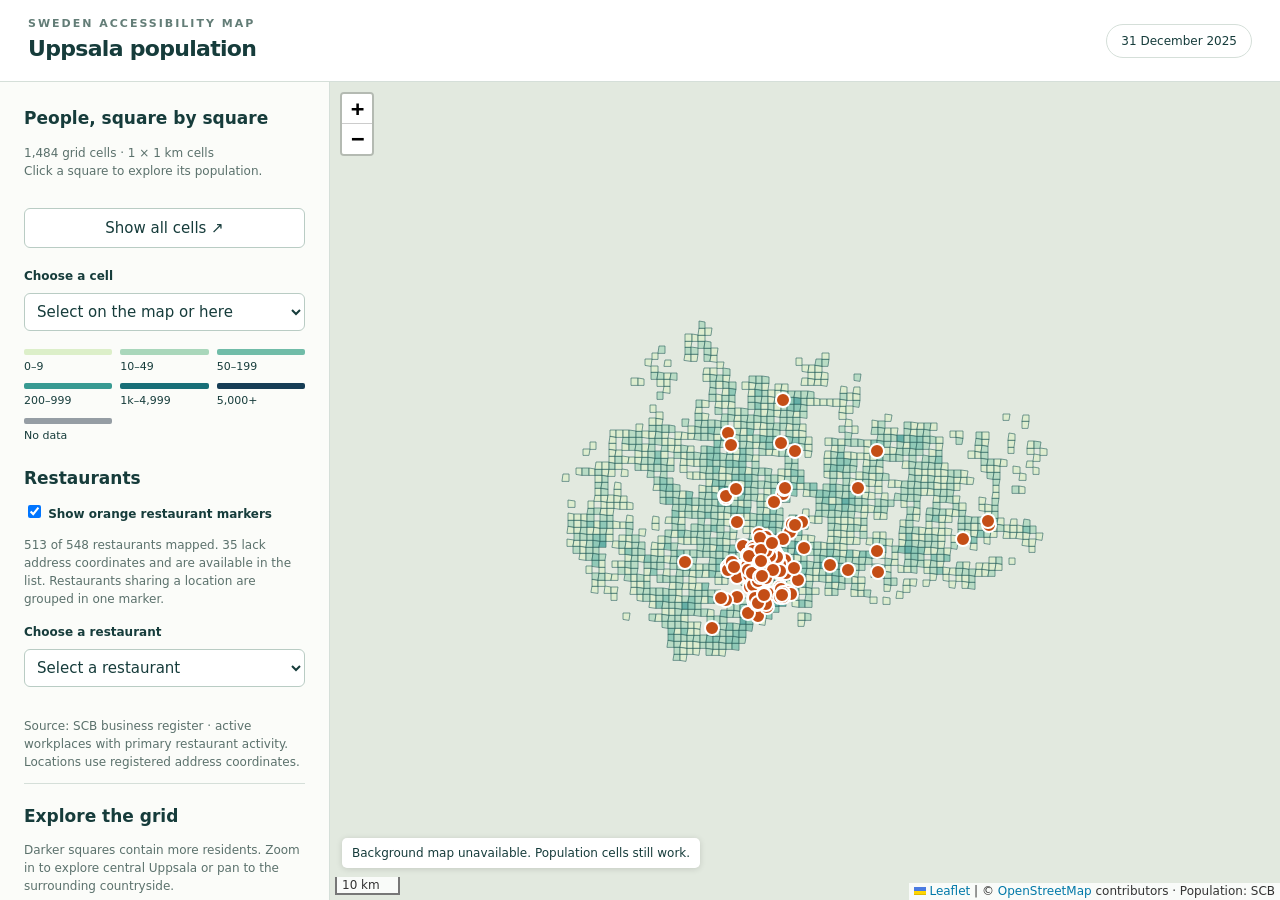
==== docs/index.html @ fc439192 "published map" ====
<!doctype html>
<html lang="en">
<head>
<meta charset="utf-8"><meta name="viewport" content="width=device-width,initial-scale=1">
<title>Uppsala · Population grid</title>
<link rel="icon" href="data:image/svg+xml,%3Csvg xmlns='http://www.w3.org/2000/svg' viewBox='0 0 32 32'%3E%3Crect width='32' height='32' rx='7' fill='%23155453'/%3E%3Cpath d='M11 5v22M21 5v22M5 11h22M5 21h22' stroke='%23a9ddd0' stroke-width='2'/%3E%3C/svg%3E">
<style>/* required styles */

.leaflet-pane,
.leaflet-tile,
.leaflet-marker-icon,
.leaflet-marker-shadow,
.leaflet-tile-container,
.leaflet-pane > svg,
.leaflet-pane > canvas,
.leaflet-zoom-box,
.leaflet-image-layer,
.leaflet-layer {
	position: absolute;
	left: 0;
	top: 0;
	}
.leaflet-container {
	overflow: hidden;
	}
.leaflet-tile,
.leaflet-marker-icon,
.leaflet-marker-shadow {
	-webkit-user-select: none;
	   -moz-user-select: none;
	        user-select: none;
	  -webkit-user-drag: none;
	}
/* Prevents IE11 from highlighting tiles in blue */
.leaflet-tile::selection {
	background: transparent;
}
/* Safari renders non-retina tile on retina better with this, but Chrome is worse */
.leaflet-safari .leaflet-tile {
	image-rendering: -webkit-optimize-contrast;
	}
/* hack that prevents hw layers "stretching" when loading new tiles */
.leaflet-safari .leaflet-tile-container {
	width: 1600px;
	height: 1600px;
	-webkit-transform-origin: 0 0;
	}
.leaflet-marker-icon,
.leaflet-marker-shadow {
	display: block;
	}
/* .leaflet-container svg: reset svg max-width decleration shipped in Joomla! (joomla.org) 3.x */
/* .leaflet-container img: map is broken in FF if you have max-width: 100% on tiles */
.leaflet-container .leaflet-overlay-pane svg {
	max-width: none !important;
	max-height: none !important;
	}
.leaflet-container .leaflet-marker-pane img,
.leaflet-container .leaflet-shadow-pane img,
.leaflet-container .leaflet-tile-pane img,
.leaflet-container img.leaflet-image-layer,
.leaflet-container .leaflet-tile {
	max-width: none !important;
	max-height: none !important;
	width: auto;
	padding: 0;
	}

.leaflet-container img.leaflet-tile {
	/* See: https://bugs.chromium.org/p/chromium/issues/detail?id=600120 */
	mix-blend-mode: plus-lighter;
}

.leaflet-container.leaflet-touch-zoom {
	-ms-touch-action: pan-x pan-y;
	touch-action: pan-x pan-y;
	}
.leaflet-container.leaflet-touch-drag {
	-ms-touch-action: pinch-zoom;
	/* Fallback for FF which doesn't support pinch-zoom */
	touch-action: none;
	touch-action: pinch-zoom;
}
.leaflet-container.leaflet-touch-drag.leaflet-touch-zoom {
	-ms-touch-action: none;
	touch-action: none;
}
.leaflet-container {
	-webkit-tap-highlight-color: transparent;
}
.leaflet-container a {
	-webkit-tap-highlight-color: rgba(51, 181, 229, 0.4);
}
.leaflet-tile {
	filter: inherit;
	visibility: hidden;
	}
.leaflet-tile-loaded {
	visibility: inherit;
	}
.leaflet-zoom-box {
	width: 0;
	height: 0;
	-moz-box-sizing: border-box;
	     box-sizing: border-box;
	z-index: 800;
	}
/* workaround for https://bugzilla.mozilla.org/show_bug.cgi?id=888319 */
.leaflet-overlay-pane svg {
	-moz-user-select: none;
	}

.leaflet-pane         { z-index: 400; }

.leaflet-tile-pane    { z-index: 200; }
.leaflet-overlay-pane { z-index: 400; }
.leaflet-shadow-pane  { z-index: 500; }
.leaflet-marker-pane  { z-index: 600; }
.leaflet-tooltip-pane   { z-index: 650; }
.leaflet-popup-pane   { z-index: 700; }

.leaflet-map-pane canvas { z-index: 100; }
.leaflet-map-pane svg    { z-index: 200; }

.leaflet-vml-shape {
	width: 1px;
	height: 1px;
	}
.lvml {
	behavior: url(#default#VML);
	display: inline-block;
	position: absolute;
	}


/* control positioning */

.leaflet-control {
	position: relative;
	z-index: 800;
	pointer-events: visiblePainted; /* IE 9-10 doesn't have auto */
	pointer-events: auto;
	}
.leaflet-top,
.leaflet-bottom {
	position: absolute;
	z-index: 1000;
	pointer-events: none;
	}
.leaflet-top {
	top: 0;
	}
.leaflet-right {
	right: 0;
	}
.leaflet-bottom {
	bottom: 0;
	}
.leaflet-left {
	left: 0;
	}
.leaflet-control {
	float: left;
	clear: both;
	}
.leaflet-right .leaflet-control {
	float: right;
	}
.leaflet-top .leaflet-control {
	margin-top: 10px;
	}
.leaflet-bottom .leaflet-control {
	margin-bottom: 10px;
	}
.leaflet-left .leaflet-control {
	margin-left: 10px;
	}
.leaflet-right .leaflet-control {
	margin-right: 10px;
	}


/* zoom and fade animations */

.leaflet-fade-anim .leaflet-popup {
	opacity: 0;
	-webkit-transition: opacity 0.2s linear;
	   -moz-transition: opacity 0.2s linear;
	        transition: opacity 0.2s linear;
	}
.leaflet-fade-anim .leaflet-map-pane .leaflet-popup {
	opacity: 1;
	}
.leaflet-zoom-animated {
	-webkit-transform-origin: 0 0;
	    -ms-transform-origin: 0 0;
	        transform-origin: 0 0;
	}
svg.leaflet-zoom-animated {
	will-change: transform;
}

.leaflet-zoom-anim .leaflet-zoom-animated {
	-webkit-transition: -webkit-transform 0.25s cubic-bezier(0,0,0.25,1);
	   -moz-transition:    -moz-transform 0.25s cubic-bezier(0,0,0.25,1);
	        transition:         transform 0.25s cubic-bezier(0,0,0.25,1);
	}
.leaflet-zoom-anim .leaflet-tile,
.leaflet-pan-anim .leaflet-tile {
	-webkit-transition: none;
	   -moz-transition: none;
	        transition: none;
	}

.leaflet-zoom-anim .leaflet-zoom-hide {
	visibility: hidden;
	}


/* cursors */

.leaflet-interactive {
	cursor: pointer;
	}
.leaflet-grab {
	cursor: -webkit-grab;
	cursor:    -moz-grab;
	cursor:         grab;
	}
.leaflet-crosshair,
.leaflet-crosshair .leaflet-interactive {
	cursor: crosshair;
	}
.leaflet-popup-pane,
.leaflet-control {
	cursor: auto;
	}
.leaflet-dragging .leaflet-grab,
.leaflet-dragging .leaflet-grab .leaflet-interactive,
.leaflet-dragging .leaflet-marker-draggable {
	cursor: move;
	cursor: -webkit-grabbing;
	cursor:    -moz-grabbing;
	cursor:         grabbing;
	}

/* marker & overlays interactivity */
.leaflet-marker-icon,
.leaflet-marker-shadow,
.leaflet-image-layer,
.leaflet-pane > svg path,
.leaflet-tile-container {
	pointer-events: none;
	}

.leaflet-marker-icon.leaflet-interactive,
.leaflet-image-layer.leaflet-interactive,
.leaflet-pane > svg path.leaflet-interactive,
svg.leaflet-image-layer.leaflet-interactive path {
	pointer-events: visiblePainted; /* IE 9-10 doesn't have auto */
	pointer-events: auto;
	}

/* visual tweaks */

.leaflet-container {
	background: #ddd;
	outline-offset: 1px;
	}
.leaflet-container a {
	color: #0078A8;
	}
.leaflet-zoom-box {
	border: 2px dotted #38f;
	background: rgba(255,255,255,0.5);
	}


/* general typography */
.leaflet-container {
	font-family: "Helvetica Neue", Arial, Helvetica, sans-serif;
	font-size: 12px;
	font-size: 0.75rem;
	line-height: 1.5;
	}


/* general toolbar styles */

.leaflet-bar {
	box-shadow: 0 1px 5px rgba(0,0,0,0.65);
	border-radius: 4px;
	}
.leaflet-bar a {
	background-color: #fff;
	border-bottom: 1px solid #ccc;
	width: 26px;
	height: 26px;
	line-height: 26px;
	display: block;
	text-align: center;
	text-decoration: none;
	color: black;
	}
.leaflet-bar a,
.leaflet-control-layers-toggle {
	background-position: 50% 50%;
	background-repeat: no-repeat;
	display: block;
	}
.leaflet-bar a:hover,
.leaflet-bar a:focus {
	background-color: #f4f4f4;
	}
.leaflet-bar a:first-child {
	border-top-left-radius: 4px;
	border-top-right-radius: 4px;
	}
.leaflet-bar a:last-child {
	border-bottom-left-radius: 4px;
	border-bottom-right-radius: 4px;
	border-bottom: none;
	}
.leaflet-bar a.leaflet-disabled {
	cursor: default;
	background-color: #f4f4f4;
	color: #bbb;
	}

.leaflet-touch .leaflet-bar a {
	width: 30px;
	height: 30px;
	line-height: 30px;
	}
.leaflet-touch .leaflet-bar a:first-child {
	border-top-left-radius: 2px;
	border-top-right-radius: 2px;
	}
.leaflet-touch .leaflet-bar a:last-child {
	border-bottom-left-radius: 2px;
	border-bottom-right-radius: 2px;
	}

/* zoom control */

.leaflet-control-zoom-in,
.leaflet-control-zoom-out {
	font: bold 18px 'Lucida Console', Monaco, monospace;
	text-indent: 1px;
	}

.leaflet-touch .leaflet-control-zoom-in, .leaflet-touch .leaflet-control-zoom-out  {
	font-size: 22px;
	}


/* layers control */

.leaflet-control-layers {
	box-shadow: 0 1px 5px rgba(0,0,0,0.4);
	background: #fff;
	border-radius: 5px;
	}
.leaflet-control-layers-toggle {
	background-image: url(images/layers.png);
	width: 36px;
	height: 36px;
	}
.leaflet-retina .leaflet-control-layers-toggle {
	background-image: url(images/layers-2x.png);
	background-size: 26px 26px;
	}
.leaflet-touch .leaflet-control-layers-toggle {
	width: 44px;
	height: 44px;
	}
.leaflet-control-layers .leaflet-control-layers-list,
.leaflet-control-layers-expanded .leaflet-control-layers-toggle {
	display: none;
	}
.leaflet-control-layers-expanded .leaflet-control-layers-list {
	display: block;
	position: relative;
	}
.leaflet-control-layers-expanded {
	padding: 6px 10px 6px 6px;
	color: #333;
	background: #fff;
	}
.leaflet-control-layers-scrollbar {
	overflow-y: scroll;
	overflow-x: hidden;
	padding-right: 5px;
	}
.leaflet-control-layers-selector {
	margin-top: 2px;
	position: relative;
	top: 1px;
	}
.leaflet-control-layers label {
	display: block;
	font-size: 13px;
	font-size: 1.08333em;
	}
.leaflet-control-layers-separator {
	height: 0;
	border-top: 1px solid #ddd;
	margin: 5px -10px 5px -6px;
	}

/* Default icon URLs */
.leaflet-default-icon-path { /* used only in path-guessing heuristic, see L.Icon.Default */
	background-image: url(images/marker-icon.png);
	}


/* attribution and scale controls */

.leaflet-container .leaflet-control-attribution {
	background: #fff;
	background: rgba(255, 255, 255, 0.8);
	margin: 0;
	}
.leaflet-control-attribution,
.leaflet-control-scale-line {
	padding: 0 5px;
	color: #333;
	line-height: 1.4;
	}
.leaflet-control-attribution a {
	text-decoration: none;
	}
.leaflet-control-attribution a:hover,
.leaflet-control-attribution a:focus {
	text-decoration: underline;
	}
.leaflet-attribution-flag {
	display: inline !important;
	vertical-align: baseline !important;
	width: 1em;
	height: 0.6669em;
	}
.leaflet-left .leaflet-control-scale {
	margin-left: 5px;
	}
.leaflet-bottom .leaflet-control-scale {
	margin-bottom: 5px;
	}
.leaflet-control-scale-line {
	border: 2px solid #777;
	border-top: none;
	line-height: 1.1;
	padding: 2px 5px 1px;
	white-space: nowrap;
	-moz-box-sizing: border-box;
	     box-sizing: border-box;
	background: rgba(255, 255, 255, 0.8);
	text-shadow: 1px 1px #fff;
	}
.leaflet-control-scale-line:not(:first-child) {
	border-top: 2px solid #777;
	border-bottom: none;
	margin-top: -2px;
	}
.leaflet-control-scale-line:not(:first-child):not(:last-child) {
	border-bottom: 2px solid #777;
	}

.leaflet-touch .leaflet-control-attribution,
.leaflet-touch .leaflet-control-layers,
.leaflet-touch .leaflet-bar {
	box-shadow: none;
	}
.leaflet-touch .leaflet-control-layers,
.leaflet-touch .leaflet-bar {
	border: 2px solid rgba(0,0,0,0.2);
	background-clip: padding-box;
	}


/* popup */

.leaflet-popup {
	position: absolute;
	text-align: center;
	margin-bottom: 20px;
	}
.leaflet-popup-content-wrapper {
	padding: 1px;
	text-align: left;
	border-radius: 12px;
	}
.leaflet-popup-content {
	margin: 13px 24px 13px 20px;
	line-height: 1.3;
	font-size: 13px;
	font-size: 1.08333em;
	min-height: 1px;
	}
.leaflet-popup-content p {
	margin: 17px 0;
	margin: 1.3em 0;
	}
.leaflet-popup-tip-container {
	width: 40px;
	height: 20px;
	position: absolute;
	left: 50%;
	margin-top: -1px;
	margin-left: -20px;
	overflow: hidden;
	pointer-events: none;
	}
.leaflet-popup-tip {
	width: 17px;
	height: 17px;
	padding: 1px;

	margin: -10px auto 0;
	pointer-events: auto;

	-webkit-transform: rotate(45deg);
	   -moz-transform: rotate(45deg);
	    -ms-transform: rotate(45deg);
	        transform: rotate(45deg);
	}
.leaflet-popup-content-wrapper,
.leaflet-popup-tip {
	background: white;
	color: #333;
	box-shadow: 0 3px 14px rgba(0,0,0,0.4);
	}
.leaflet-container a.leaflet-popup-close-button {
	position: absolute;
	top: 0;
	right: 0;
	border: none;
	text-align: center;
	width: 24px;
	height: 24px;
	font: 16px/24px Tahoma, Verdana, sans-serif;
	color: #757575;
	text-decoration: none;
	background: transparent;
	}
.leaflet-container a.leaflet-popup-close-button:hover,
.leaflet-container a.leaflet-popup-close-button:focus {
	color: #585858;
	}
.leaflet-popup-scrolled {
	overflow: auto;
	}

.leaflet-oldie .leaflet-popup-content-wrapper {
	-ms-zoom: 1;
	}
.leaflet-oldie .leaflet-popup-tip {
	width: 24px;
	margin: 0 auto;

	-ms-filter: "progid:DXImageTransform.Microsoft.Matrix(M11=0.70710678, M12=0.70710678, M21=-0.70710678, M22=0.70710678)";
	filter: progid:DXImageTransform.Microsoft.Matrix(M11=0.70710678, M12=0.70710678, M21=-0.70710678, M22=0.70710678);
	}

.leaflet-oldie .leaflet-control-zoom,
.leaflet-oldie .leaflet-control-layers,
.leaflet-oldie .leaflet-popup-content-wrapper,
.leaflet-oldie .leaflet-popup-tip {
	border: 1px solid #999;
	}


/* div icon */

.leaflet-div-icon {
	background: #fff;
	border: 1px solid #666;
	}


/* Tooltip */
/* Base styles for the element that has a tooltip */
.leaflet-tooltip {
	position: absolute;
	padding: 6px;
	background-color: #fff;
	border: 1px solid #fff;
	border-radius: 3px;
	color: #222;
	white-space: nowrap;
	-webkit-user-select: none;
	-moz-user-select: none;
	-ms-user-select: none;
	user-select: none;
	pointer-events: none;
	box-shadow: 0 1px 3px rgba(0,0,0,0.4);
	}
.leaflet-tooltip.leaflet-interactive {
	cursor: pointer;
	pointer-events: auto;
	}
.leaflet-tooltip-top:before,
.leaflet-tooltip-bottom:before,
.leaflet-tooltip-left:before,
.leaflet-tooltip-right:before {
	position: absolute;
	pointer-events: none;
	border: 6px solid transparent;
	background: transparent;
	content: "";
	}

/* Directions */

.leaflet-tooltip-bottom {
	margin-top: 6px;
}
.leaflet-tooltip-top {
	margin-top: -6px;
}
.leaflet-tooltip-bottom:before,
.leaflet-tooltip-top:before {
	left: 50%;
	margin-left: -6px;
	}
.leaflet-tooltip-top:before {
	bottom: 0;
	margin-bottom: -12px;
	border-top-color: #fff;
	}
.leaflet-tooltip-bottom:before {
	top: 0;
	margin-top: -12px;
	margin-left: -6px;
	border-bottom-color: #fff;
	}
.leaflet-tooltip-left {
	margin-left: -6px;
}
.leaflet-tooltip-right {
	margin-left: 6px;
}
.leaflet-tooltip-left:before,
.leaflet-tooltip-right:before {
	top: 50%;
	margin-top: -6px;
	}
.leaflet-tooltip-left:before {
	right: 0;
	margin-right: -12px;
	border-left-color: #fff;
	}
.leaflet-tooltip-right:before {
	left: 0;
	margin-left: -12px;
	border-right-color: #fff;
	}

/* Printing */

@media print {
	/* Prevent printers from removing background-images of controls. */
	.leaflet-control {
		-webkit-print-color-adjust: exact;
		print-color-adjust: exact;
		}
	}
</style>
<style>
*{box-sizing:border-box}body{margin:0;color:#163c3b;background:#f4f6f2;font:15px/1.5 system-ui,sans-serif}header{height:82px;display:flex;align-items:center;justify-content:space-between;padding:14px 28px;border-bottom:1px solid #d5dfd9;background:#fff}h1{font-size:22px;margin:0;letter-spacing:-.7px}.eyebrow{font-size:11px;letter-spacing:2px;font-weight:700;color:#637d77;text-transform:uppercase}.date{border:1px solid #d5dfd9;border-radius:20px;padding:7px 14px;font-size:12px}main{display:grid;grid-template-columns:330px 1fr;height:calc(100dvh - 82px)}aside{overflow:auto;padding:24px;background:#fbfcf9;border-right:1px solid #d5dfd9}h2{font-size:17px;margin:0 0 10px}h3{font-size:13px;margin:24px 0 8px}.muted{font-size:12px;color:#5b716c}.count{font-size:38px;font-weight:650;letter-spacing:-1px;line-height:1.2;margin-top:10px}button,select{font:inherit;border:1px solid #b9ccc4;border-radius:6px;padding:8px;background:white;color:#163c3b;cursor:pointer}button:hover{background:#e5f0e9}button:focus-visible,select:focus-visible{outline:3px solid #d99030;outline-offset:3px}#fit{width:100%;margin:16px 0}select{width:100%;margin:6px 0 18px}label{font-size:12px;font-weight:600}.legend{display:grid;grid-template-columns:repeat(3,1fr);gap:8px;font-size:11px;margin-bottom:22px}.swatch{height:6px;border-radius:2px;margin-bottom:4px}.note{background:#edf1e8;padding:12px;border-radius:8px;font-size:12px;margin-top:18px}.stats{display:grid;grid-template-columns:1fr 1fr;gap:8px;margin-top:15px}.stat{padding:10px;background:#edf3ed;border-radius:7px}.stat strong{display:block;font-size:20px}#map{height:100%;background:#e2e9df}.mapwrap{position:relative;min-width:0;min-height:0}#status{position:absolute;bottom:32px;left:12px;z-index:500;background:#fff;padding:6px 10px;border-radius:5px;max-width:85%;font-size:12px;box-shadow:0 1px 6px #0002}table{width:100%;border-collapse:collapse;font-size:12px}td{padding:5px 0;border-bottom:1px solid #e4eae1}td:last-child{text-align:right;font-variant-numeric:tabular-nums}a{color:#176a64}#details{border-top:1px solid #d5dfd9;padding-top:20px}#cell-id{font-size:12px;overflow-wrap:anywhere}.leaflet-container{font-family:inherit}.leaflet-interactive:focus{outline:none;stroke:#d99030;stroke-width:3}
@media(max-width:700px){header{padding:12px 16px;height:74px}h1{font-size:19px}.date{font-size:10px;padding:5px 8px}main{height:auto;display:flex;flex-direction:column}.mapwrap{order:-1;height:55dvh;min-height:320px}aside{padding:20px;overflow:visible;border-right:0}.legend{grid-template-columns:repeat(6,1fr)}#fit{width:auto;display:block}.count{font-size:32px}}
</style>
</head>
<body>
<header><div><div class="eyebrow">Sweden accessibility map</div><h1>Uppsala population</h1></div><span class="date">31 December 2025</span></header>
<main>
<aside aria-label="Population grid details">
<h2>People, square by square</h2>
<p class="muted"><span id="cell-count">Loading</span> · 1 × 1 km cells<br>Click a square to explore its population.</p>
<button id="fit" type="button">Show all cells ↗</button>
<label for="cell-picker">Choose a cell</label><select id="cell-picker"><option value="">Select on the map or here</option></select>
<div class="legend" aria-label="Population colour scale"></div>
<h2>Restaurants</h2>
<label><input type="checkbox" id="show-restaurants" checked> Show orange restaurant markers</label>
<p id="restaurant-count" class="muted"></p>
<label for="restaurant-picker">Choose a restaurant</label>
<select id="restaurant-picker"><option value="">Select a restaurant</option></select>
<div id="restaurant-details" class="note" hidden aria-live="polite"></div>
<p class="muted">Source: SCB business register · active workplaces with primary restaurant activity. Locations use registered address coordinates.</p>
<section id="details" aria-live="polite"><h2 id="detail-title">Explore the grid</h2><p id="empty" class="muted">Darker squares contain more residents. Zoom in to explore central Uppsala or pan to the surrounding countryside.</p><div id="selected" hidden><div id="cell-id"></div><div class="count" id="population"></div><div class="muted">residents in this cell</div><div class="stats"><div class="stat"><span class="muted">Men</span><strong id="men"></strong></div><div class="stat"><span class="muted">Women</span><strong id="women"></strong></div></div><div id="border" class="note" hidden></div><h3>Residents by age</h3><table aria-label="Population by age"><tbody id="ages"></tbody></table></div></section>
<p class="note">Cells crossing the municipal border include their full population. SCB’s disclosure protection means age and sex counts may not add up to the total. Missing values are shown as “Not available”.</p>
<p class="muted">Source: <a href="https://www.scb.se/vara-tjanster/oppna-data/oppna-geodata/statistik-pa-rutor/" target="_blank" rel="noopener">Statistics Sweden (SCB)</a>. Only cells published by SCB are shown.</p>
</aside>
<div class="mapwrap"><div id="map" aria-label="Interactive map of Uppsala population grid"></div><div id="status" role="status">Loading map…</div></div>
</main>
<noscript>Enable JavaScript to use the interactive map.</noscript>
<script>/* @preserve
 * Leaflet 1.9.4, a JS library for interactive maps. https://leafletjs.com
 * (c) 2010-2023 Vladimir Agafonkin, (c) 2010-2011 CloudMade
 */
!function(t,e){"object"==typeof exports&&"undefined"!=typeof module?e(exports):"function"==typeof define&&define.amd?define(["exports"],e):e((t="undefined"!=typeof globalThis?globalThis:t||self).leaflet={})}(this,function(t){"use strict";function l(t){for(var e,i,n=1,o=arguments.length;n<o;n++)for(e in i=arguments[n])t[e]=i[e];return t}var R=Object.create||function(t){return N.prototype=t,new N};function N(){}function a(t,e){var i,n=Array.prototype.slice;return t.bind?t.bind.apply(t,n.call(arguments,1)):(i=n.call(arguments,2),function(){return t.apply(e,i.length?i.concat(n.call(arguments)):arguments)})}var D=0;function h(t){return"_leaflet_id"in t||(t._leaflet_id=++D),t._leaflet_id}function j(t,e,i){var n,o,s=function(){n=!1,o&&(r.apply(i,o),o=!1)},r=function(){n?o=arguments:(t.apply(i,arguments),setTimeout(s,e),n=!0)};return r}function H(t,e,i){var n=e[1],e=e[0],o=n-e;return t===n&&i?t:((t-e)%o+o)%o+e}function u(){return!1}function i(t,e){return!1===e?t:(e=Math.pow(10,void 0===e?6:e),Math.round(t*e)/e)}function W(t){return t.trim?t.trim():t.replace(/^\s+|\s+$/g,"")}function F(t){return W(t).split(/\s+/)}function c(t,e){for(var i in Object.prototype.hasOwnProperty.call(t,"options")||(t.options=t.options?R(t.options):{}),e)t.options[i]=e[i];return t.options}function U(t,e,i){var n,o=[];for(n in t)o.push(encodeURIComponent(i?n.toUpperCase():n)+"="+encodeURIComponent(t[n]));return(e&&-1!==e.indexOf("?")?"&":"?")+o.join("&")}var V=/\{ *([\w_ -]+) *\}/g;function q(t,i){return t.replace(V,function(t,e){e=i[e];if(void 0===e)throw new Error("No value provided for variable "+t);return e="function"==typeof e?e(i):e})}var d=Array.isArray||function(t){return"[object Array]"===Object.prototype.toString.call(t)};function G(t,e){for(var i=0;i<t.length;i++)if(t[i]===e)return i;return-1}var K="[data-uri]";function Y(t){return window["webkit"+t]||window["moz"+t]||window["ms"+t]}var X=0;function J(t){var e=+new Date,i=Math.max(0,16-(e-X));return X=e+i,window.setTimeout(t,i)}var $=window.requestAnimationFrame||Y("RequestAnimationFrame")||J,Q=window.cancelAnimationFrame||Y("CancelAnimationFrame")||Y("CancelRequestAnimationFrame")||function(t){window.clearTimeout(t)};function x(t,e,i){if(!i||$!==J)return $.call(window,a(t,e));t.call(e)}function r(t){t&&Q.call(window,t)}var tt={__proto__:null,extend:l,create:R,bind:a,get lastId(){return D},stamp:h,throttle:j,wrapNum:H,falseFn:u,formatNum:i,trim:W,splitWords:F,setOptions:c,getParamString:U,template:q,isArray:d,indexOf:G,emptyImageUrl:K,requestFn:$,cancelFn:Q,requestAnimFrame:x,cancelAnimFrame:r};function et(){}et.extend=function(t){function e(){c(this),this.initialize&&this.initialize.apply(this,arguments),this.callInitHooks()}var i,n=e.__super__=this.prototype,o=R(n);for(i in(o.constructor=e).prototype=o,this)Object.prototype.hasOwnProperty.call(this,i)&&"prototype"!==i&&"__super__"!==i&&(e[i]=this[i]);if(t.statics&&l(e,t.statics),t.includes){var s=t.includes;if("undefined"!=typeof L&&L&&L.Mixin){s=d(s)?s:[s];for(var r=0;r<s.length;r++)s[r]===L.Mixin.Events&&console.warn("Deprecated include of L.Mixin.Events: this property will be removed in future releases, please inherit from L.Evented instead.",(new Error).stack)}l.apply(null,[o].concat(t.includes))}return l(o,t),delete o.statics,delete o.includes,o.options&&(o.options=n.options?R(n.options):{},l(o.options,t.options)),o._initHooks=[],o.callInitHooks=function(){if(!this._initHooksCalled){n.callInitHooks&&n.callInitHooks.call(this),this._initHooksCalled=!0;for(var t=0,e=o._initHooks.length;t<e;t++)o._initHooks[t].call(this)}},e},et.include=function(t){var e=this.prototype.options;return l(this.prototype,t),t.options&&(this.prototype.options=e,this.mergeOptions(t.options)),this},et.mergeOptions=function(t){return l(this.prototype.options,t),this},et.addInitHook=function(t){var e=Array.prototype.slice.call(arguments,1),i="function"==typeof t?t:function(){this[t].apply(this,e)};return this.prototype._initHooks=this.prototype._initHooks||[],this.prototype._initHooks.push(i),this};var e={on:function(t,e,i){if("object"==typeof t)for(var n in t)this._on(n,t[n],e);else for(var o=0,s=(t=F(t)).length;o<s;o++)this._on(t[o],e,i);return this},off:function(t,e,i){if(arguments.length)if("object"==typeof t)for(var n in t)this._off(n,t[n],e);else{t=F(t);for(var o=1===arguments.length,s=0,r=t.length;s<r;s++)o?this._off(t[s]):this._off(t[s],e,i)}else delete this._events;return this},_on:function(t,e,i,n){"function"!=typeof e?console.warn("wrong listener type: "+typeof e):!1===this._listens(t,e,i)&&(e={fn:e,ctx:i=i===this?void 0:i},n&&(e.once=!0),this._events=this._events||{},this._events[t]=this._events[t]||[],this._events[t].push(e))},_off:function(t,e,i){var n,o,s;if(this._events&&(n=this._events[t]))if(1===arguments.length){if(this._firingCount)for(o=0,s=n.length;o<s;o++)n[o].fn=u;delete this._events[t]}else"function"!=typeof e?console.warn("wrong listener type: "+typeof e):!1!==(e=this._listens(t,e,i))&&(i=n[e],this._firingCount&&(i.fn=u,this._events[t]=n=n.slice()),n.splice(e,1))},fire:function(t,e,i){if(this.listens(t,i)){var n=l({},e,{type:t,target:this,sourceTarget:e&&e.sourceTarget||this});if(this._events){var o=this._events[t];if(o){this._firingCount=this._firingCount+1||1;for(var s=0,r=o.length;s<r;s++){var a=o[s],h=a.fn;a.once&&this.off(t,h,a.ctx),h.call(a.ctx||this,n)}this._firingCount--}}i&&this._propagateEvent(n)}return this},listens:function(t,e,i,n){"string"!=typeof t&&console.warn('"string" type argument expected');var o=e,s=("function"!=typeof e&&(n=!!e,i=o=void 0),this._events&&this._events[t]);if(s&&s.length&&!1!==this._listens(t,o,i))return!0;if(n)for(var r in this._eventParents)if(this._eventParents[r].listens(t,e,i,n))return!0;return!1},_listens:function(t,e,i){if(this._events){var n=this._events[t]||[];if(!e)return!!n.length;i===this&&(i=void 0);for(var o=0,s=n.length;o<s;o++)if(n[o].fn===e&&n[o].ctx===i)return o}return!1},once:function(t,e,i){if("object"==typeof t)for(var n in t)this._on(n,t[n],e,!0);else for(var o=0,s=(t=F(t)).length;o<s;o++)this._on(t[o],e,i,!0);return this},addEventParent:function(t){return this._eventParents=this._eventParents||{},this._eventParents[h(t)]=t,this},removeEventParent:function(t){return this._eventParents&&delete this._eventParents[h(t)],this},_propagateEvent:function(t){for(var e in this._eventParents)this._eventParents[e].fire(t.type,l({layer:t.target,propagatedFrom:t.target},t),!0)}},it=(e.addEventListener=e.on,e.removeEventListener=e.clearAllEventListeners=e.off,e.addOneTimeEventListener=e.once,e.fireEvent=e.fire,e.hasEventListeners=e.listens,et.extend(e));function p(t,e,i){this.x=i?Math.round(t):t,this.y=i?Math.round(e):e}var nt=Math.trunc||function(t){return 0<t?Math.floor(t):Math.ceil(t)};function m(t,e,i){return t instanceof p?t:d(t)?new p(t[0],t[1]):null==t?t:"object"==typeof t&&"x"in t&&"y"in t?new p(t.x,t.y):new p(t,e,i)}function f(t,e){if(t)for(var i=e?[t,e]:t,n=0,o=i.length;n<o;n++)this.extend(i[n])}function _(t,e){return!t||t instanceof f?t:new f(t,e)}function s(t,e){if(t)for(var i=e?[t,e]:t,n=0,o=i.length;n<o;n++)this.extend(i[n])}function g(t,e){return t instanceof s?t:new s(t,e)}function v(t,e,i){if(isNaN(t)||isNaN(e))throw new Error("Invalid LatLng object: ("+t+", "+e+")");this.lat=+t,this.lng=+e,void 0!==i&&(this.alt=+i)}function w(t,e,i){return t instanceof v?t:d(t)&&"object"!=typeof t[0]?3===t.length?new v(t[0],t[1],t[2]):2===t.length?new v(t[0],t[1]):null:null==t?t:"object"==typeof t&&"lat"in t?new v(t.lat,"lng"in t?t.lng:t.lon,t.alt):void 0===e?null:new v(t,e,i)}p.prototype={clone:function(){return new p(this.x,this.y)},add:function(t){return this.clone()._add(m(t))},_add:function(t){return this.x+=t.x,this.y+=t.y,this},subtract:function(t){return this.clone()._subtract(m(t))},_subtract:function(t){return this.x-=t.x,this.y-=t.y,this},divideBy:function(t){return this.clone()._divideBy(t)},_divideBy:function(t){return this.x/=t,this.y/=t,this},multiplyBy:function(t){return this.clone()._multiplyBy(t)},_multiplyBy:function(t){return this.x*=t,this.y*=t,this},scaleBy:function(t){return new p(this.x*t.x,this.y*t.y)},unscaleBy:function(t){return new p(this.x/t.x,this.y/t.y)},round:function(){return this.clone()._round()},_round:function(){return this.x=Math.round(this.x),this.y=Math.round(this.y),this},floor:function(){return this.clone()._floor()},_floor:function(){return this.x=Math.floor(this.x),this.y=Math.floor(this.y),this},ceil:function(){return this.clone()._ceil()},_ceil:function(){return this.x=Math.ceil(this.x),this.y=Math.ceil(this.y),this},trunc:function(){return this.clone()._trunc()},_trunc:function(){return this.x=nt(this.x),this.y=nt(this.y),this},distanceTo:function(t){var e=(t=m(t)).x-this.x,t=t.y-this.y;return Math.sqrt(e*e+t*t)},equals:function(t){return(t=m(t)).x===this.x&&t.y===this.y},contains:function(t){return t=m(t),Math.abs(t.x)<=Math.abs(this.x)&&Math.abs(t.y)<=Math.abs(this.y)},toString:function(){return"Point("+i(this.x)+", "+i(this.y)+")"}},f.prototype={extend:function(t){var e,i;if(t){if(t instanceof p||"number"==typeof t[0]||"x"in t)e=i=m(t);else if(e=(t=_(t)).min,i=t.max,!e||!i)return this;this.min||this.max?(this.min.x=Math.min(e.x,this.min.x),this.max.x=Math.max(i.x,this.max.x),this.min.y=Math.min(e.y,this.min.y),this.max.y=Math.max(i.y,this.max.y)):(this.min=e.clone(),this.max=i.clone())}return this},getCenter:function(t){return m((this.min.x+this.max.x)/2,(this.min.y+this.max.y)/2,t)},getBottomLeft:function(){return m(this.min.x,this.max.y)},getTopRight:function(){return m(this.max.x,this.min.y)},getTopLeft:function(){return this.min},getBottomRight:function(){return this.max},getSize:function(){return this.max.subtract(this.min)},contains:function(t){var e,i;return(t=("number"==typeof t[0]||t instanceof p?m:_)(t))instanceof f?(e=t.min,i=t.max):e=i=t,e.x>=this.min.x&&i.x<=this.max.x&&e.y>=this.min.y&&i.y<=this.max.y},intersects:function(t){t=_(t);var e=this.min,i=this.max,n=t.min,t=t.max,o=t.x>=e.x&&n.x<=i.x,t=t.y>=e.y&&n.y<=i.y;return o&&t},overlaps:function(t){t=_(t);var e=this.min,i=this.max,n=t.min,t=t.max,o=t.x>e.x&&n.x<i.x,t=t.y>e.y&&n.y<i.y;return o&&t},isValid:function(){return!(!this.min||!this.max)},pad:function(t){var e=this.min,i=this.max,n=Math.abs(e.x-i.x)*t,t=Math.abs(e.y-i.y)*t;return _(m(e.x-n,e.y-t),m(i.x+n,i.y+t))},equals:function(t){return!!t&&(t=_(t),this.min.equals(t.getTopLeft())&&this.max.equals(t.getBottomRight()))}},s.prototype={extend:function(t){var e,i,n=this._southWest,o=this._northEast;if(t instanceof v)i=e=t;else{if(!(t instanceof s))return t?this.extend(w(t)||g(t)):this;if(e=t._southWest,i=t._northEast,!e||!i)return this}return n||o?(n.lat=Math.min(e.lat,n.lat),n.lng=Math.min(e.lng,n.lng),o.lat=Math.max(i.lat,o.lat),o.lng=Math.max(i.lng,o.lng)):(this._southWest=new v(e.lat,e.lng),this._northEast=new v(i.lat,i.lng)),this},pad:function(t){var e=this._southWest,i=this._northEast,n=Math.abs(e.lat-i.lat)*t,t=Math.abs(e.lng-i.lng)*t;return new s(new v(e.lat-n,e.lng-t),new v(i.lat+n,i.lng+t))},getCenter:function(){return new v((this._southWest.lat+this._northEast.lat)/2,(this._southWest.lng+this._northEast.lng)/2)},getSouthWest:function(){return this._southWest},getNorthEast:function(){return this._northEast},getNorthWest:function(){return new v(this.getNorth(),this.getWest())},getSouthEast:function(){return new v(this.getSouth(),this.getEast())},getWest:function(){return this._southWest.lng},getSouth:function(){return this._southWest.lat},getEast:function(){return this._northEast.lng},getNorth:function(){return this._northEast.lat},contains:function(t){t=("number"==typeof t[0]||t instanceof v||"lat"in t?w:g)(t);var e,i,n=this._southWest,o=this._northEast;return t instanceof s?(e=t.getSouthWest(),i=t.getNorthEast()):e=i=t,e.lat>=n.lat&&i.lat<=o.lat&&e.lng>=n.lng&&i.lng<=o.lng},intersects:function(t){t=g(t);var e=this._southWest,i=this._northEast,n=t.getSouthWest(),t=t.getNorthEast(),o=t.lat>=e.lat&&n.lat<=i.lat,t=t.lng>=e.lng&&n.lng<=i.lng;return o&&t},overlaps:function(t){t=g(t);var e=this._southWest,i=this._northEast,n=t.getSouthWest(),t=t.getNorthEast(),o=t.lat>e.lat&&n.lat<i.lat,t=t.lng>e.lng&&n.lng<i.lng;return o&&t},toBBoxString:function(){return[this.getWest(),this.getSouth(),this.getEast(),this.getNorth()].join(",")},equals:function(t,e){return!!t&&(t=g(t),this._southWest.equals(t.getSouthWest(),e)&&this._northEast.equals(t.getNorthEast(),e))},isValid:function(){return!(!this._southWest||!this._northEast)}};var ot={latLngToPoint:function(t,e){t=this.projection.project(t),e=this.scale(e);return this.transformation._transform(t,e)},pointToLatLng:function(t,e){e=this.scale(e),t=this.transformation.untransform(t,e);return this.projection.unproject(t)},project:function(t){return this.projection.project(t)},unproject:function(t){return this.projection.unproject(t)},scale:function(t){return 256*Math.pow(2,t)},zoom:function(t){return Math.log(t/256)/Math.LN2},getProjectedBounds:function(t){var e;return this.infinite?null:(e=this.projection.bounds,t=this.scale(t),new f(this.transformation.transform(e.min,t),this.transformation.transform(e.max,t)))},infinite:!(v.prototype={equals:function(t,e){return!!t&&(t=w(t),Math.max(Math.abs(this.lat-t.lat),Math.abs(this.lng-t.lng))<=(void 0===e?1e-9:e))},toString:function(t){return"LatLng("+i(this.lat,t)+", "+i(this.lng,t)+")"},distanceTo:function(t){return st.distance(this,w(t))},wrap:function(){return st.wrapLatLng(this)},toBounds:function(t){var t=180*t/40075017,e=t/Math.cos(Math.PI/180*this.lat);return g([this.lat-t,this.lng-e],[this.lat+t,this.lng+e])},clone:function(){return new v(this.lat,this.lng,this.alt)}}),wrapLatLng:function(t){var e=this.wrapLng?H(t.lng,this.wrapLng,!0):t.lng;return new v(this.wrapLat?H(t.lat,this.wrapLat,!0):t.lat,e,t.alt)},wrapLatLngBounds:function(t){var e=t.getCenter(),i=this.wrapLatLng(e),n=e.lat-i.lat,e=e.lng-i.lng;return 0==n&&0==e?t:(i=t.getSouthWest(),t=t.getNorthEast(),new s(new v(i.lat-n,i.lng-e),new v(t.lat-n,t.lng-e)))}},st=l({},ot,{wrapLng:[-180,180],R:6371e3,distance:function(t,e){var i=Math.PI/180,n=t.lat*i,o=e.lat*i,s=Math.sin((e.lat-t.lat)*i/2),e=Math.sin((e.lng-t.lng)*i/2),t=s*s+Math.cos(n)*Math.cos(o)*e*e,i=2*Math.atan2(Math.sqrt(t),Math.sqrt(1-t));return this.R*i}}),rt=6378137,rt={R:rt,MAX_LATITUDE:85.0511287798,project:function(t){var e=Math.PI/180,i=this.MAX_LATITUDE,i=Math.max(Math.min(i,t.lat),-i),i=Math.sin(i*e);return new p(this.R*t.lng*e,this.R*Math.log((1+i)/(1-i))/2)},unproject:function(t){var e=180/Math.PI;return new v((2*Math.atan(Math.exp(t.y/this.R))-Math.PI/2)*e,t.x*e/this.R)},bounds:new f([-(rt=rt*Math.PI),-rt],[rt,rt])};function at(t,e,i,n){d(t)?(this._a=t[0],this._b=t[1],this._c=t[2],this._d=t[3]):(this._a=t,this._b=e,this._c=i,this._d=n)}function ht(t,e,i,n){return new at(t,e,i,n)}at.prototype={transform:function(t,e){return this._transform(t.clone(),e)},_transform:function(t,e){return t.x=(e=e||1)*(this._a*t.x+this._b),t.y=e*(this._c*t.y+this._d),t},untransform:function(t,e){return new p((t.x/(e=e||1)-this._b)/this._a,(t.y/e-this._d)/this._c)}};var lt=l({},st,{code:"EPSG:3857",projection:rt,transformation:ht(lt=.5/(Math.PI*rt.R),.5,-lt,.5)}),ut=l({},lt,{code:"EPSG:900913"});function ct(t){return document.createElementNS("http://www.w3.org/2000/svg",t)}function dt(t,e){for(var i,n,o,s,r="",a=0,h=t.length;a<h;a++){for(i=0,n=(o=t[a]).length;i<n;i++)r+=(i?"L":"M")+(s=o[i]).x+" "+s.y;r+=e?b.svg?"z":"x":""}return r||"M0 0"}var _t=document.documentElement.style,pt="ActiveXObject"in window,mt=pt&&!document.addEventListener,n="msLaunchUri"in navigator&&!("documentMode"in document),ft=y("webkit"),gt=y("android"),vt=y("android 2")||y("android 3"),yt=parseInt(/WebKit\/([0-9]+)|$/.exec(navigator.userAgent)[1],10),yt=gt&&y("Google")&&yt<537&&!("AudioNode"in window),xt=!!window.opera,wt=!n&&y("chrome"),bt=y("gecko")&&!ft&&!xt&&!pt,Pt=!wt&&y("safari"),Lt=y("phantom"),o="OTransition"in _t,Tt=0===navigator.platform.indexOf("Win"),Mt=pt&&"transition"in _t,zt="WebKitCSSMatrix"in window&&"m11"in new window.WebKitCSSMatrix&&!vt,_t="MozPerspective"in _t,Ct=!window.L_DISABLE_3D&&(Mt||zt||_t)&&!o&&!Lt,Zt="undefined"!=typeof orientation||y("mobile"),St=Zt&&ft,Et=Zt&&zt,kt=!window.PointerEvent&&window.MSPointerEvent,Ot=!(!window.PointerEvent&&!kt),At="ontouchstart"in window||!!window.TouchEvent,Bt=!window.L_NO_TOUCH&&(At||Ot),It=Zt&&xt,Rt=Zt&&bt,Nt=1<(window.devicePixelRatio||window.screen.deviceXDPI/window.screen.logicalXDPI),Dt=function(){var t=!1;try{var e=Object.defineProperty({},"passive",{get:function(){t=!0}});window.addEventListener("testPassiveEventSupport",u,e),window.removeEventListener("testPassiveEventSupport",u,e)}catch(t){}return t}(),jt=!!document.createElement("canvas").getContext,Ht=!(!document.createElementNS||!ct("svg").createSVGRect),Wt=!!Ht&&((Wt=document.createElement("div")).innerHTML="<svg/>","http://www.w3.org/2000/svg"===(Wt.firstChild&&Wt.firstChild.namespaceURI));function y(t){return 0<=navigator.userAgent.toLowerCase().indexOf(t)}var b={ie:pt,ielt9:mt,edge:n,webkit:ft,android:gt,android23:vt,androidStock:yt,opera:xt,chrome:wt,gecko:bt,safari:Pt,phantom:Lt,opera12:o,win:Tt,ie3d:Mt,webkit3d:zt,gecko3d:_t,any3d:Ct,mobile:Zt,mobileWebkit:St,mobileWebkit3d:Et,msPointer:kt,pointer:Ot,touch:Bt,touchNative:At,mobileOpera:It,mobileGecko:Rt,retina:Nt,passiveEvents:Dt,canvas:jt,svg:Ht,vml:!Ht&&function(){try{var t=document.createElement("div"),e=(t.innerHTML='<v:shape adj="1"/>',t.firstChild);return e.style.behavior="url(#default#VML)",e&&"object"==typeof e.adj}catch(t){return!1}}(),inlineSvg:Wt,mac:0===navigator.platform.indexOf("Mac"),linux:0===navigator.platform.indexOf("Linux")},Ft=b.msPointer?"MSPointerDown":"pointerdown",Ut=b.msPointer?"MSPointerMove":"pointermove",Vt=b.msPointer?"MSPointerUp":"pointerup",qt=b.msPointer?"MSPointerCancel":"pointercancel",Gt={touchstart:Ft,touchmove:Ut,touchend:Vt,touchcancel:qt},Kt={touchstart:function(t,e){e.MSPOINTER_TYPE_TOUCH&&e.pointerType===e.MSPOINTER_TYPE_TOUCH&&O(e);ee(t,e)},touchmove:ee,touchend:ee,touchcancel:ee},Yt={},Xt=!1;function Jt(t,e,i){return"touchstart"!==e||Xt||(document.addEventListener(Ft,$t,!0),document.addEventListener(Ut,Qt,!0),document.addEventListener(Vt,te,!0),document.addEventListener(qt,te,!0),Xt=!0),Kt[e]?(i=Kt[e].bind(this,i),t.addEventListener(Gt[e],i,!1),i):(console.warn("wrong event specified:",e),u)}function $t(t){Yt[t.pointerId]=t}function Qt(t){Yt[t.pointerId]&&(Yt[t.pointerId]=t)}function te(t){delete Yt[t.pointerId]}function ee(t,e){if(e.pointerType!==(e.MSPOINTER_TYPE_MOUSE||"mouse")){for(var i in e.touches=[],Yt)e.touches.push(Yt[i]);e.changedTouches=[e],t(e)}}var ie=200;function ne(t,i){t.addEventListener("dblclick",i);var n,o=0;function e(t){var e;1!==t.detail?n=t.detail:"mouse"===t.pointerType||t.sourceCapabilities&&!t.sourceCapabilities.firesTouchEvents||((e=Ne(t)).some(function(t){return t instanceof HTMLLabelElement&&t.attributes.for})&&!e.some(function(t){return t instanceof HTMLInputElement||t instanceof HTMLSelectElement})||((e=Date.now())-o<=ie?2===++n&&i(function(t){var e,i,n={};for(i in t)e=t[i],n[i]=e&&e.bind?e.bind(t):e;return(t=n).type="dblclick",n.detail=2,n.isTrusted=!1,n._simulated=!0,n}(t)):n=1,o=e))}return t.addEventListener("click",e),{dblclick:i,simDblclick:e}}var oe,se,re,ae,he,le,ue=we(["transform","webkitTransform","OTransform","MozTransform","msTransform"]),ce=we(["webkitTransition","transition","OTransition","MozTransition","msTransition"]),de="webkitTransition"===ce||"OTransition"===ce?ce+"End":"transitionend";function _e(t){return"string"==typeof t?document.getElementById(t):t}function pe(t,e){var i=t.style[e]||t.currentStyle&&t.currentStyle[e];return"auto"===(i=i&&"auto"!==i||!document.defaultView?i:(t=document.defaultView.getComputedStyle(t,null))?t[e]:null)?null:i}function P(t,e,i){t=document.createElement(t);return t.className=e||"",i&&i.appendChild(t),t}function T(t){var e=t.parentNode;e&&e.removeChild(t)}function me(t){for(;t.firstChild;)t.removeChild(t.firstChild)}function fe(t){var e=t.parentNode;e&&e.lastChild!==t&&e.appendChild(t)}function ge(t){var e=t.parentNode;e&&e.firstChild!==t&&e.insertBefore(t,e.firstChild)}function ve(t,e){return void 0!==t.classList?t.classList.contains(e):0<(t=xe(t)).length&&new RegExp("(^|\\s)"+e+"(\\s|$)").test(t)}function M(t,e){var i;if(void 0!==t.classList)for(var n=F(e),o=0,s=n.length;o<s;o++)t.classList.add(n[o]);else ve(t,e)||ye(t,((i=xe(t))?i+" ":"")+e)}function z(t,e){void 0!==t.classList?t.classList.remove(e):ye(t,W((" "+xe(t)+" ").replace(" "+e+" "," ")))}function ye(t,e){void 0===t.className.baseVal?t.className=e:t.className.baseVal=e}function xe(t){return void 0===(t=t.correspondingElement?t.correspondingElement:t).className.baseVal?t.className:t.className.baseVal}function C(t,e){if("opacity"in t.style)t.style.opacity=e;else if("filter"in t.style){var i=!1,n="DXImageTransform.Microsoft.Alpha";try{i=t.filters.item(n)}catch(t){if(1===e)return}e=Math.round(100*e),i?(i.Enabled=100!==e,i.Opacity=e):t.style.filter+=" progid:"+n+"(opacity="+e+")"}}function we(t){for(var e=document.documentElement.style,i=0;i<t.length;i++)if(t[i]in e)return t[i];return!1}function be(t,e,i){e=e||new p(0,0);t.style[ue]=(b.ie3d?"translate("+e.x+"px,"+e.y+"px)":"translate3d("+e.x+"px,"+e.y+"px,0)")+(i?" scale("+i+")":"")}function Z(t,e){t._leaflet_pos=e,b.any3d?be(t,e):(t.style.left=e.x+"px",t.style.top=e.y+"px")}function Pe(t){return t._leaflet_pos||new p(0,0)}function Le(){S(window,"dragstart",O)}function Te(){k(window,"dragstart",O)}function Me(t){for(;-1===t.tabIndex;)t=t.parentNode;t.style&&(ze(),le=(he=t).style.outlineStyle,t.style.outlineStyle="none",S(window,"keydown",ze))}function ze(){he&&(he.style.outlineStyle=le,le=he=void 0,k(window,"keydown",ze))}function Ce(t){for(;!((t=t.parentNode).offsetWidth&&t.offsetHeight||t===document.body););return t}function Ze(t){var e=t.getBoundingClientRect();return{x:e.width/t.offsetWidth||1,y:e.height/t.offsetHeight||1,boundingClientRect:e}}ae="onselectstart"in document?(re=function(){S(window,"selectstart",O)},function(){k(window,"selectstart",O)}):(se=we(["userSelect","WebkitUserSelect","OUserSelect","MozUserSelect","msUserSelect"]),re=function(){var t;se&&(t=document.documentElement.style,oe=t[se],t[se]="none")},function(){se&&(document.documentElement.style[se]=oe,oe=void 0)});pt={__proto__:null,TRANSFORM:ue,TRANSITION:ce,TRANSITION_END:de,get:_e,getStyle:pe,create:P,remove:T,empty:me,toFront:fe,toBack:ge,hasClass:ve,addClass:M,removeClass:z,setClass:ye,getClass:xe,setOpacity:C,testProp:we,setTransform:be,setPosition:Z,getPosition:Pe,get disableTextSelection(){return re},get enableTextSelection(){return ae},disableImageDrag:Le,enableImageDrag:Te,preventOutline:Me,restoreOutline:ze,getSizedParentNode:Ce,getScale:Ze};function S(t,e,i,n){if(e&&"object"==typeof e)for(var o in e)ke(t,o,e[o],i);else for(var s=0,r=(e=F(e)).length;s<r;s++)ke(t,e[s],i,n);return this}var E="_leaflet_events";function k(t,e,i,n){if(1===arguments.length)Se(t),delete t[E];else if(e&&"object"==typeof e)for(var o in e)Oe(t,o,e[o],i);else if(e=F(e),2===arguments.length)Se(t,function(t){return-1!==G(e,t)});else for(var s=0,r=e.length;s<r;s++)Oe(t,e[s],i,n);return this}function Se(t,e){for(var i in t[E]){var n=i.split(/\d/)[0];e&&!e(n)||Oe(t,n,null,null,i)}}var Ee={mouseenter:"mouseover",mouseleave:"mouseout",wheel:!("onwheel"in window)&&"mousewheel"};function ke(e,t,i,n){var o,s,r=t+h(i)+(n?"_"+h(n):"");e[E]&&e[E][r]||(s=o=function(t){return i.call(n||e,t||window.event)},!b.touchNative&&b.pointer&&0===t.indexOf("touch")?o=Jt(e,t,o):b.touch&&"dblclick"===t?o=ne(e,o):"addEventListener"in e?"touchstart"===t||"touchmove"===t||"wheel"===t||"mousewheel"===t?e.addEventListener(Ee[t]||t,o,!!b.passiveEvents&&{passive:!1}):"mouseenter"===t||"mouseleave"===t?e.addEventListener(Ee[t],o=function(t){t=t||window.event,We(e,t)&&s(t)},!1):e.addEventListener(t,s,!1):e.attachEvent("on"+t,o),e[E]=e[E]||{},e[E][r]=o)}function Oe(t,e,i,n,o){o=o||e+h(i)+(n?"_"+h(n):"");var s,r,i=t[E]&&t[E][o];i&&(!b.touchNative&&b.pointer&&0===e.indexOf("touch")?(n=t,r=i,Gt[s=e]?n.removeEventListener(Gt[s],r,!1):console.warn("wrong event specified:",s)):b.touch&&"dblclick"===e?(n=i,(r=t).removeEventListener("dblclick",n.dblclick),r.removeEventListener("click",n.simDblclick)):"removeEventListener"in t?t.removeEventListener(Ee[e]||e,i,!1):t.detachEvent("on"+e,i),t[E][o]=null)}function Ae(t){return t.stopPropagation?t.stopPropagation():t.originalEvent?t.originalEvent._stopped=!0:t.cancelBubble=!0,this}function Be(t){return ke(t,"wheel",Ae),this}function Ie(t){return S(t,"mousedown touchstart dblclick contextmenu",Ae),t._leaflet_disable_click=!0,this}function O(t){return t.preventDefault?t.preventDefault():t.returnValue=!1,this}function Re(t){return O(t),Ae(t),this}function Ne(t){if(t.composedPath)return t.composedPath();for(var e=[],i=t.target;i;)e.push(i),i=i.parentNode;return e}function De(t,e){var i,n;return e?(n=(i=Ze(e)).boundingClientRect,new p((t.clientX-n.left)/i.x-e.clientLeft,(t.clientY-n.top)/i.y-e.clientTop)):new p(t.clientX,t.clientY)}var je=b.linux&&b.chrome?window.devicePixelRatio:b.mac?3*window.devicePixelRatio:0<window.devicePixelRatio?2*window.devicePixelRatio:1;function He(t){return b.edge?t.wheelDeltaY/2:t.deltaY&&0===t.deltaMode?-t.deltaY/je:t.deltaY&&1===t.deltaMode?20*-t.deltaY:t.deltaY&&2===t.deltaMode?60*-t.deltaY:t.deltaX||t.deltaZ?0:t.wheelDelta?(t.wheelDeltaY||t.wheelDelta)/2:t.detail&&Math.abs(t.detail)<32765?20*-t.detail:t.detail?t.detail/-32765*60:0}function We(t,e){var i=e.relatedTarget;if(!i)return!0;try{for(;i&&i!==t;)i=i.parentNode}catch(t){return!1}return i!==t}var mt={__proto__:null,on:S,off:k,stopPropagation:Ae,disableScrollPropagation:Be,disableClickPropagation:Ie,preventDefault:O,stop:Re,getPropagationPath:Ne,getMousePosition:De,getWheelDelta:He,isExternalTarget:We,addListener:S,removeListener:k},Fe=it.extend({run:function(t,e,i,n){this.stop(),this._el=t,this._inProgress=!0,this._duration=i||.25,this._easeOutPower=1/Math.max(n||.5,.2),this._startPos=Pe(t),this._offset=e.subtract(this._startPos),this._startTime=+new Date,this.fire("start"),this._animate()},stop:function(){this._inProgress&&(this._step(!0),this._complete())},_animate:function(){this._animId=x(this._animate,this),this._step()},_step:function(t){var e=+new Date-this._startTime,i=1e3*this._duration;e<i?this._runFrame(this._easeOut(e/i),t):(this._runFrame(1),this._complete())},_runFrame:function(t,e){t=this._startPos.add(this._offset.multiplyBy(t));e&&t._round(),Z(this._el,t),this.fire("step")},_complete:function(){r(this._animId),this._inProgress=!1,this.fire("end")},_easeOut:function(t){return 1-Math.pow(1-t,this._easeOutPower)}}),A=it.extend({options:{crs:lt,center:void 0,zoom:void 0,minZoom:void 0,maxZoom:void 0,layers:[],maxBounds:void 0,renderer:void 0,zoomAnimation:!0,zoomAnimationThreshold:4,fadeAnimation:!0,markerZoomAnimation:!0,transform3DLimit:8388608,zoomSnap:1,zoomDelta:1,trackResize:!0},initialize:function(t,e){e=c(this,e),this._handlers=[],this._layers={},this._zoomBoundLayers={},this._sizeChanged=!0,this._initContainer(t),this._initLayout(),this._onResize=a(this._onResize,this),this._initEvents(),e.maxBounds&&this.setMaxBounds(e.maxBounds),void 0!==e.zoom&&(this._zoom=this._limitZoom(e.zoom)),e.center&&void 0!==e.zoom&&this.setView(w(e.center),e.zoom,{reset:!0}),this.callInitHooks(),this._zoomAnimated=ce&&b.any3d&&!b.mobileOpera&&this.options.zoomAnimation,this._zoomAnimated&&(this._createAnimProxy(),S(this._proxy,de,this._catchTransitionEnd,this)),this._addLayers(this.options.layers)},setView:function(t,e,i){if((e=void 0===e?this._zoom:this._limitZoom(e),t=this._limitCenter(w(t),e,this.options.maxBounds),i=i||{},this._stop(),this._loaded&&!i.reset&&!0!==i)&&(void 0!==i.animate&&(i.zoom=l({animate:i.animate},i.zoom),i.pan=l({animate:i.animate,duration:i.duration},i.pan)),this._zoom!==e?this._tryAnimatedZoom&&this._tryAnimatedZoom(t,e,i.zoom):this._tryAnimatedPan(t,i.pan)))return clearTimeout(this._sizeTimer),this;return this._resetView(t,e,i.pan&&i.pan.noMoveStart),this},setZoom:function(t,e){return this._loaded?this.setView(this.getCenter(),t,{zoom:e}):(this._zoom=t,this)},zoomIn:function(t,e){return t=t||(b.any3d?this.options.zoomDelta:1),this.setZoom(this._zoom+t,e)},zoomOut:function(t,e){return t=t||(b.any3d?this.options.zoomDelta:1),this.setZoom(this._zoom-t,e)},setZoomAround:function(t,e,i){var n=this.getZoomScale(e),o=this.getSize().divideBy(2),t=(t instanceof p?t:this.latLngToContainerPoint(t)).subtract(o).multiplyBy(1-1/n),n=this.containerPointToLatLng(o.add(t));return this.setView(n,e,{zoom:i})},_getBoundsCenterZoom:function(t,e){e=e||{},t=t.getBounds?t.getBounds():g(t);var i=m(e.paddingTopLeft||e.padding||[0,0]),n=m(e.paddingBottomRight||e.padding||[0,0]),o=this.getBoundsZoom(t,!1,i.add(n));return(o="number"==typeof e.maxZoom?Math.min(e.maxZoom,o):o)===1/0?{center:t.getCenter(),zoom:o}:(e=n.subtract(i).divideBy(2),n=this.project(t.getSouthWest(),o),i=this.project(t.getNorthEast(),o),{center:this.unproject(n.add(i).divideBy(2).add(e),o),zoom:o})},fitBounds:function(t,e){if((t=g(t)).isValid())return t=this._getBoundsCenterZoom(t,e),this.setView(t.center,t.zoom,e);throw new Error("Bounds are not valid.")},fitWorld:function(t){return this.fitBounds([[-90,-180],[90,180]],t)},panTo:function(t,e){return this.setView(t,this._zoom,{pan:e})},panBy:function(t,e){var i;return e=e||{},(t=m(t).round()).x||t.y?(!0===e.animate||this.getSize().contains(t)?(this._panAnim||(this._panAnim=new Fe,this._panAnim.on({step:this._onPanTransitionStep,end:this._onPanTransitionEnd},this)),e.noMoveStart||this.fire("movestart"),!1!==e.animate?(M(this._mapPane,"leaflet-pan-anim"),i=this._getMapPanePos().subtract(t).round(),this._panAnim.run(this._mapPane,i,e.duration||.25,e.easeLinearity)):(this._rawPanBy(t),this.fire("move").fire("moveend"))):this._resetView(this.unproject(this.project(this.getCenter()).add(t)),this.getZoom()),this):this.fire("moveend")},flyTo:function(n,o,t){if(!1===(t=t||{}).animate||!b.any3d)return this.setView(n,o,t);this._stop();var s=this.project(this.getCenter()),r=this.project(n),e=this.getSize(),a=this._zoom,h=(n=w(n),o=void 0===o?a:o,Math.max(e.x,e.y)),i=h*this.getZoomScale(a,o),l=r.distanceTo(s)||1,u=1.42,c=u*u;function d(t){t=(i*i-h*h+(t?-1:1)*c*c*l*l)/(2*(t?i:h)*c*l),t=Math.sqrt(t*t+1)-t;return t<1e-9?-18:Math.log(t)}function _(t){return(Math.exp(t)-Math.exp(-t))/2}function p(t){return(Math.exp(t)+Math.exp(-t))/2}var m=d(0);function f(t){return h*(p(m)*(_(t=m+u*t)/p(t))-_(m))/c}var g=Date.now(),v=(d(1)-m)/u,y=t.duration?1e3*t.duration:1e3*v*.8;return this._moveStart(!0,t.noMoveStart),function t(){var e=(Date.now()-g)/y,i=(1-Math.pow(1-e,1.5))*v;e<=1?(this._flyToFrame=x(t,this),this._move(this.unproject(s.add(r.subtract(s).multiplyBy(f(i)/l)),a),this.getScaleZoom(h/(e=i,h*(p(m)/p(m+u*e))),a),{flyTo:!0})):this._move(n,o)._moveEnd(!0)}.call(this),this},flyToBounds:function(t,e){t=this._getBoundsCenterZoom(t,e);return this.flyTo(t.center,t.zoom,e)},setMaxBounds:function(t){return t=g(t),this.listens("moveend",this._panInsideMaxBounds)&&this.off("moveend",this._panInsideMaxBounds),t.isValid()?(this.options.maxBounds=t,this._loaded&&this._panInsideMaxBounds(),this.on("moveend",this._panInsideMaxBounds)):(this.options.maxBounds=null,this)},setMinZoom:function(t){var e=this.options.minZoom;return this.options.minZoom=t,this._loaded&&e!==t&&(this.fire("zoomlevelschange"),this.getZoom()<this.options.minZoom)?this.setZoom(t):this},setMaxZoom:function(t){var e=this.options.maxZoom;return this.options.maxZoom=t,this._loaded&&e!==t&&(this.fire("zoomlevelschange"),this.getZoom()>this.options.maxZoom)?this.setZoom(t):this},panInsideBounds:function(t,e){this._enforcingBounds=!0;var i=this.getCenter(),t=this._limitCenter(i,this._zoom,g(t));return i.equals(t)||this.panTo(t,e),this._enforcingBounds=!1,this},panInside:function(t,e){var i=m((e=e||{}).paddingTopLeft||e.padding||[0,0]),n=m(e.paddingBottomRight||e.padding||[0,0]),o=this.project(this.getCenter()),t=this.project(t),s=this.getPixelBounds(),i=_([s.min.add(i),s.max.subtract(n)]),s=i.getSize();return i.contains(t)||(this._enforcingBounds=!0,n=t.subtract(i.getCenter()),i=i.extend(t).getSize().subtract(s),o.x+=n.x<0?-i.x:i.x,o.y+=n.y<0?-i.y:i.y,this.panTo(this.unproject(o),e),this._enforcingBounds=!1),this},invalidateSize:function(t){if(!this._loaded)return this;t=l({animate:!1,pan:!0},!0===t?{animate:!0}:t);var e=this.getSize(),i=(this._sizeChanged=!0,this._lastCenter=null,this.getSize()),n=e.divideBy(2).round(),o=i.divideBy(2).round(),n=n.subtract(o);return n.x||n.y?(t.animate&&t.pan?this.panBy(n):(t.pan&&this._rawPanBy(n),this.fire("move"),t.debounceMoveend?(clearTimeout(this._sizeTimer),this._sizeTimer=setTimeout(a(this.fire,this,"moveend"),200)):this.fire("moveend")),this.fire("resize",{oldSize:e,newSize:i})):this},stop:function(){return this.setZoom(this._limitZoom(this._zoom)),this.options.zoomSnap||this.fire("viewreset"),this._stop()},locate:function(t){var e,i;return t=this._locateOptions=l({timeout:1e4,watch:!1},t),"geolocation"in navigator?(e=a(this._handleGeolocationResponse,this),i=a(this._handleGeolocationError,this),t.watch?this._locationWatchId=navigator.geolocation.watchPosition(e,i,t):navigator.geolocation.getCurrentPosition(e,i,t)):this._handleGeolocationError({code:0,message:"Geolocation not supported."}),this},stopLocate:function(){return navigator.geolocation&&navigator.geolocation.clearWatch&&navigator.geolocation.clearWatch(this._locationWatchId),this._locateOptions&&(this._locateOptions.setView=!1),this},_handleGeolocationError:function(t){var e;this._container._leaflet_id&&(e=t.code,t=t.message||(1===e?"permission denied":2===e?"position unavailable":"timeout"),this._locateOptions.setView&&!this._loaded&&this.fitWorld(),this.fire("locationerror",{code:e,message:"Geolocation error: "+t+"."}))},_handleGeolocationResponse:function(t){if(this._container._leaflet_id){var e,i,n=new v(t.coords.latitude,t.coords.longitude),o=n.toBounds(2*t.coords.accuracy),s=this._locateOptions,r=(s.setView&&(e=this.getBoundsZoom(o),this.setView(n,s.maxZoom?Math.min(e,s.maxZoom):e)),{latlng:n,bounds:o,timestamp:t.timestamp});for(i in t.coords)"number"==typeof t.coords[i]&&(r[i]=t.coords[i]);this.fire("locationfound",r)}},addHandler:function(t,e){return e&&(e=this[t]=new e(this),this._handlers.push(e),this.options[t]&&e.enable()),this},remove:function(){if(this._initEvents(!0),this.options.maxBounds&&this.off("moveend",this._panInsideMaxBounds),this._containerId!==this._container._leaflet_id)throw new Error("Map container is being reused by another instance");try{delete this._container._leaflet_id,delete this._containerId}catch(t){this._container._leaflet_id=void 0,this._containerId=void 0}for(var t in void 0!==this._locationWatchId&&this.stopLocate(),this._stop(),T(this._mapPane),this._clearControlPos&&this._clearControlPos(),this._resizeRequest&&(r(this._resizeRequest),this._resizeRequest=null),this._clearHandlers(),this._loaded&&this.fire("unload"),this._layers)this._layers[t].remove();for(t in this._panes)T(this._panes[t]);return this._layers=[],this._panes=[],delete this._mapPane,delete this._renderer,this},createPane:function(t,e){e=P("div","leaflet-pane"+(t?" leaflet-"+t.replace("Pane","")+"-pane":""),e||this._mapPane);return t&&(this._panes[t]=e),e},getCenter:function(){return this._checkIfLoaded(),this._lastCenter&&!this._moved()?this._lastCenter.clone():this.layerPointToLatLng(this._getCenterLayerPoint())},getZoom:function(){return this._zoom},getBounds:function(){var t=this.getPixelBounds();return new s(this.unproject(t.getBottomLeft()),this.unproject(t.getTopRight()))},getMinZoom:function(){return void 0===this.options.minZoom?this._layersMinZoom||0:this.options.minZoom},getMaxZoom:function(){return void 0===this.options.maxZoom?void 0===this._layersMaxZoom?1/0:this._layersMaxZoom:this.options.maxZoom},getBoundsZoom:function(t,e,i){t=g(t),i=m(i||[0,0]);var n=this.getZoom()||0,o=this.getMinZoom(),s=this.getMaxZoom(),r=t.getNorthWest(),t=t.getSouthEast(),i=this.getSize().subtract(i),t=_(this.project(t,n),this.project(r,n)).getSize(),r=b.any3d?this.options.zoomSnap:1,a=i.x/t.x,i=i.y/t.y,t=e?Math.max(a,i):Math.min(a,i),n=this.getScaleZoom(t,n);return r&&(n=Math.round(n/(r/100))*(r/100),n=e?Math.ceil(n/r)*r:Math.floor(n/r)*r),Math.max(o,Math.min(s,n))},getSize:function(){return this._size&&!this._sizeChanged||(this._size=new p(this._container.clientWidth||0,this._container.clientHeight||0),this._sizeChanged=!1),this._size.clone()},getPixelBounds:function(t,e){t=this._getTopLeftPoint(t,e);return new f(t,t.add(this.getSize()))},getPixelOrigin:function(){return this._checkIfLoaded(),this._pixelOrigin},getPixelWorldBounds:function(t){return this.options.crs.getProjectedBounds(void 0===t?this.getZoom():t)},getPane:function(t){return"string"==typeof t?this._panes[t]:t},getPanes:function(){return this._panes},getContainer:function(){return this._container},getZoomScale:function(t,e){var i=this.options.crs;return e=void 0===e?this._zoom:e,i.scale(t)/i.scale(e)},getScaleZoom:function(t,e){var i=this.options.crs,t=(e=void 0===e?this._zoom:e,i.zoom(t*i.scale(e)));return isNaN(t)?1/0:t},project:function(t,e){return e=void 0===e?this._zoom:e,this.options.crs.latLngToPoint(w(t),e)},unproject:function(t,e){return e=void 0===e?this._zoom:e,this.options.crs.pointToLatLng(m(t),e)},layerPointToLatLng:function(t){t=m(t).add(this.getPixelOrigin());return this.unproject(t)},latLngToLayerPoint:function(t){return this.project(w(t))._round()._subtract(this.getPixelOrigin())},wrapLatLng:function(t){return this.options.crs.wrapLatLng(w(t))},wrapLatLngBounds:function(t){return this.options.crs.wrapLatLngBounds(g(t))},distance:function(t,e){return this.options.crs.distance(w(t),w(e))},containerPointToLayerPoint:function(t){return m(t).subtract(this._getMapPanePos())},layerPointToContainerPoint:function(t){return m(t).add(this._getMapPanePos())},containerPointToLatLng:function(t){t=this.containerPointToLayerPoint(m(t));return this.layerPointToLatLng(t)},latLngToContainerPoint:function(t){return this.layerPointToContainerPoint(this.latLngToLayerPoint(w(t)))},mouseEventToContainerPoint:function(t){return De(t,this._container)},mouseEventToLayerPoint:function(t){return this.containerPointToLayerPoint(this.mouseEventToContainerPoint(t))},mouseEventToLatLng:function(t){return this.layerPointToLatLng(this.mouseEventToLayerPoint(t))},_initContainer:function(t){t=this._container=_e(t);if(!t)throw new Error("Map container not found.");if(t._leaflet_id)throw new Error("Map container is already initialized.");S(t,"scroll",this._onScroll,this),this._containerId=h(t)},_initLayout:function(){var t=this._container,e=(this._fadeAnimated=this.options.fadeAnimation&&b.any3d,M(t,"leaflet-container"+(b.touch?" leaflet-touch":"")+(b.retina?" leaflet-retina":"")+(b.ielt9?" leaflet-oldie":"")+(b.safari?" leaflet-safari":"")+(this._fadeAnimated?" leaflet-fade-anim":"")),pe(t,"position"));"absolute"!==e&&"relative"!==e&&"fixed"!==e&&"sticky"!==e&&(t.style.position="relative"),this._initPanes(),this._initControlPos&&this._initControlPos()},_initPanes:function(){var t=this._panes={};this._paneRenderers={},this._mapPane=this.createPane("mapPane",this._container),Z(this._mapPane,new p(0,0)),this.createPane("tilePane"),this.createPane("overlayPane"),this.createPane("shadowPane"),this.createPane("markerPane"),this.createPane("tooltipPane"),this.createPane("popupPane"),this.options.markerZoomAnimation||(M(t.markerPane,"leaflet-zoom-hide"),M(t.shadowPane,"leaflet-zoom-hide"))},_resetView:function(t,e,i){Z(this._mapPane,new p(0,0));var n=!this._loaded,o=(this._loaded=!0,e=this._limitZoom(e),this.fire("viewprereset"),this._zoom!==e);this._moveStart(o,i)._move(t,e)._moveEnd(o),this.fire("viewreset"),n&&this.fire("load")},_moveStart:function(t,e){return t&&this.fire("zoomstart"),e||this.fire("movestart"),this},_move:function(t,e,i,n){void 0===e&&(e=this._zoom);var o=this._zoom!==e;return this._zoom=e,this._lastCenter=t,this._pixelOrigin=this._getNewPixelOrigin(t),n?i&&i.pinch&&this.fire("zoom",i):((o||i&&i.pinch)&&this.fire("zoom",i),this.fire("move",i)),this},_moveEnd:function(t){return t&&this.fire("zoomend"),this.fire("moveend")},_stop:function(){return r(this._flyToFrame),this._panAnim&&this._panAnim.stop(),this},_rawPanBy:function(t){Z(this._mapPane,this._getMapPanePos().subtract(t))},_getZoomSpan:function(){return this.getMaxZoom()-this.getMinZoom()},_panInsideMaxBounds:function(){this._enforcingBounds||this.panInsideBounds(this.options.maxBounds)},_checkIfLoaded:function(){if(!this._loaded)throw new Error("Set map center and zoom first.")},_initEvents:function(t){this._targets={};var e=t?k:S;e((this._targets[h(this._container)]=this)._container,"click dblclick mousedown mouseup mouseover mouseout mousemove contextmenu keypress keydown keyup",this._handleDOMEvent,this),this.options.trackResize&&e(window,"resize",this._onResize,this),b.any3d&&this.options.transform3DLimit&&(t?this.off:this.on).call(this,"moveend",this._onMoveEnd)},_onResize:function(){r(this._resizeRequest),this._resizeRequest=x(function(){this.invalidateSize({debounceMoveend:!0})},this)},_onScroll:function(){this._container.scrollTop=0,this._container.scrollLeft=0},_onMoveEnd:function(){var t=this._getMapPanePos();Math.max(Math.abs(t.x),Math.abs(t.y))>=this.options.transform3DLimit&&this._resetView(this.getCenter(),this.getZoom())},_findEventTargets:function(t,e){for(var i,n=[],o="mouseout"===e||"mouseover"===e,s=t.target||t.srcElement,r=!1;s;){if((i=this._targets[h(s)])&&("click"===e||"preclick"===e)&&this._draggableMoved(i)){r=!0;break}if(i&&i.listens(e,!0)){if(o&&!We(s,t))break;if(n.push(i),o)break}if(s===this._container)break;s=s.parentNode}return n=n.length||r||o||!this.listens(e,!0)?n:[this]},_isClickDisabled:function(t){for(;t&&t!==this._container;){if(t._leaflet_disable_click)return!0;t=t.parentNode}},_handleDOMEvent:function(t){var e,i=t.target||t.srcElement;!this._loaded||i._leaflet_disable_events||"click"===t.type&&this._isClickDisabled(i)||("mousedown"===(e=t.type)&&Me(i),this._fireDOMEvent(t,e))},_mouseEvents:["click","dblclick","mouseover","mouseout","contextmenu"],_fireDOMEvent:function(t,e,i){"click"===t.type&&((a=l({},t)).type="preclick",this._fireDOMEvent(a,a.type,i));var n=this._findEventTargets(t,e);if(i){for(var o=[],s=0;s<i.length;s++)i[s].listens(e,!0)&&o.push(i[s]);n=o.concat(n)}if(n.length){"contextmenu"===e&&O(t);var r,a=n[0],h={originalEvent:t};for("keypress"!==t.type&&"keydown"!==t.type&&"keyup"!==t.type&&(r=a.getLatLng&&(!a._radius||a._radius<=10),h.containerPoint=r?this.latLngToContainerPoint(a.getLatLng()):this.mouseEventToContainerPoint(t),h.layerPoint=this.containerPointToLayerPoint(h.containerPoint),h.latlng=r?a.getLatLng():this.layerPointToLatLng(h.layerPoint)),s=0;s<n.length;s++)if(n[s].fire(e,h,!0),h.originalEvent._stopped||!1===n[s].options.bubblingMouseEvents&&-1!==G(this._mouseEvents,e))return}},_draggableMoved:function(t){return(t=t.dragging&&t.dragging.enabled()?t:this).dragging&&t.dragging.moved()||this.boxZoom&&this.boxZoom.moved()},_clearHandlers:function(){for(var t=0,e=this._handlers.length;t<e;t++)this._handlers[t].disable()},whenReady:function(t,e){return this._loaded?t.call(e||this,{target:this}):this.on("load",t,e),this},_getMapPanePos:function(){return Pe(this._mapPane)||new p(0,0)},_moved:function(){var t=this._getMapPanePos();return t&&!t.equals([0,0])},_getTopLeftPoint:function(t,e){return(t&&void 0!==e?this._getNewPixelOrigin(t,e):this.getPixelOrigin()).subtract(this._getMapPanePos())},_getNewPixelOrigin:function(t,e){var i=this.getSize()._divideBy(2);return this.project(t,e)._subtract(i)._add(this._getMapPanePos())._round()},_latLngToNewLayerPoint:function(t,e,i){i=this._getNewPixelOrigin(i,e);return this.project(t,e)._subtract(i)},_latLngBoundsToNewLayerBounds:function(t,e,i){i=this._getNewPixelOrigin(i,e);return _([this.project(t.getSouthWest(),e)._subtract(i),this.project(t.getNorthWest(),e)._subtract(i),this.project(t.getSouthEast(),e)._subtract(i),this.project(t.getNorthEast(),e)._subtract(i)])},_getCenterLayerPoint:function(){return this.containerPointToLayerPoint(this.getSize()._divideBy(2))},_getCenterOffset:function(t){return this.latLngToLayerPoint(t).subtract(this._getCenterLayerPoint())},_limitCenter:function(t,e,i){var n,o;return!i||(n=this.project(t,e),o=this.getSize().divideBy(2),o=new f(n.subtract(o),n.add(o)),o=this._getBoundsOffset(o,i,e),Math.abs(o.x)<=1&&Math.abs(o.y)<=1)?t:this.unproject(n.add(o),e)},_limitOffset:function(t,e){var i;return e?(i=new f((i=this.getPixelBounds()).min.add(t),i.max.add(t)),t.add(this._getBoundsOffset(i,e))):t},_getBoundsOffset:function(t,e,i){e=_(this.project(e.getNorthEast(),i),this.project(e.getSouthWest(),i)),i=e.min.subtract(t.min),e=e.max.subtract(t.max);return new p(this._rebound(i.x,-e.x),this._rebound(i.y,-e.y))},_rebound:function(t,e){return 0<t+e?Math.round(t-e)/2:Math.max(0,Math.ceil(t))-Math.max(0,Math.floor(e))},_limitZoom:function(t){var e=this.getMinZoom(),i=this.getMaxZoom(),n=b.any3d?this.options.zoomSnap:1;return n&&(t=Math.round(t/n)*n),Math.max(e,Math.min(i,t))},_onPanTransitionStep:function(){this.fire("move")},_onPanTransitionEnd:function(){z(this._mapPane,"leaflet-pan-anim"),this.fire("moveend")},_tryAnimatedPan:function(t,e){t=this._getCenterOffset(t)._trunc();return!(!0!==(e&&e.animate)&&!this.getSize().contains(t))&&(this.panBy(t,e),!0)},_createAnimProxy:function(){var t=this._proxy=P("div","leaflet-proxy leaflet-zoom-animated");this._panes.mapPane.appendChild(t),this.on("zoomanim",function(t){var e=ue,i=this._proxy.style[e];be(this._proxy,this.project(t.center,t.zoom),this.getZoomScale(t.zoom,1)),i===this._proxy.style[e]&&this._animatingZoom&&this._onZoomTransitionEnd()},this),this.on("load moveend",this._animMoveEnd,this),this._on("unload",this._destroyAnimProxy,this)},_destroyAnimProxy:function(){T(this._proxy),this.off("load moveend",this._animMoveEnd,this),delete this._proxy},_animMoveEnd:function(){var t=this.getCenter(),e=this.getZoom();be(this._proxy,this.project(t,e),this.getZoomScale(e,1))},_catchTransitionEnd:function(t){this._animatingZoom&&0<=t.propertyName.indexOf("transform")&&this._onZoomTransitionEnd()},_nothingToAnimate:function(){return!this._container.getElementsByClassName("leaflet-zoom-animated").length},_tryAnimatedZoom:function(t,e,i){if(!this._animatingZoom){if(i=i||{},!this._zoomAnimated||!1===i.animate||this._nothingToAnimate()||Math.abs(e-this._zoom)>this.options.zoomAnimationThreshold)return!1;var n=this.getZoomScale(e),n=this._getCenterOffset(t)._divideBy(1-1/n);if(!0!==i.animate&&!this.getSize().contains(n))return!1;x(function(){this._moveStart(!0,i.noMoveStart||!1)._animateZoom(t,e,!0)},this)}return!0},_animateZoom:function(t,e,i,n){this._mapPane&&(i&&(this._animatingZoom=!0,this._animateToCenter=t,this._animateToZoom=e,M(this._mapPane,"leaflet-zoom-anim")),this.fire("zoomanim",{center:t,zoom:e,noUpdate:n}),this._tempFireZoomEvent||(this._tempFireZoomEvent=this._zoom!==this._animateToZoom),this._move(this._animateToCenter,this._animateToZoom,void 0,!0),setTimeout(a(this._onZoomTransitionEnd,this),250))},_onZoomTransitionEnd:function(){this._animatingZoom&&(this._mapPane&&z(this._mapPane,"leaflet-zoom-anim"),this._animatingZoom=!1,this._move(this._animateToCenter,this._animateToZoom,void 0,!0),this._tempFireZoomEvent&&this.fire("zoom"),delete this._tempFireZoomEvent,this.fire("move"),this._moveEnd(!0))}});function Ue(t){return new B(t)}var B=et.extend({options:{position:"topright"},initialize:function(t){c(this,t)},getPosition:function(){return this.options.position},setPosition:function(t){var e=this._map;return e&&e.removeControl(this),this.options.position=t,e&&e.addControl(this),this},getContainer:function(){return this._container},addTo:function(t){this.remove(),this._map=t;var e=this._container=this.onAdd(t),i=this.getPosition(),t=t._controlCorners[i];return M(e,"leaflet-control"),-1!==i.indexOf("bottom")?t.insertBefore(e,t.firstChild):t.appendChild(e),this._map.on("unload",this.remove,this),this},remove:function(){return this._map&&(T(this._container),this.onRemove&&this.onRemove(this._map),this._map.off("unload",this.remove,this),this._map=null),this},_refocusOnMap:function(t){this._map&&t&&0<t.screenX&&0<t.screenY&&this._map.getContainer().focus()}}),Ve=(A.include({addControl:function(t){return t.addTo(this),this},removeControl:function(t){return t.remove(),this},_initControlPos:function(){var i=this._controlCorners={},n="leaflet-",o=this._controlContainer=P("div",n+"control-container",this._container);function t(t,e){i[t+e]=P("div",n+t+" "+n+e,o)}t("top","left"),t("top","right"),t("bottom","left"),t("bottom","right")},_clearControlPos:function(){for(var t in this._controlCorners)T(this._controlCorners[t]);T(this._controlContainer),delete this._controlCorners,delete this._controlContainer}}),B.extend({options:{collapsed:!0,position:"topright",autoZIndex:!0,hideSingleBase:!1,sortLayers:!1,sortFunction:function(t,e,i,n){return i<n?-1:n<i?1:0}},initialize:function(t,e,i){for(var n in c(this,i),this._layerControlInputs=[],this._layers=[],this._lastZIndex=0,this._handlingClick=!1,this._preventClick=!1,t)this._addLayer(t[n],n);for(n in e)this._addLayer(e[n],n,!0)},onAdd:function(t){this._initLayout(),this._update(),(this._map=t).on("zoomend",this._checkDisabledLayers,this);for(var e=0;e<this._layers.length;e++)this._layers[e].layer.on("add remove",this._onLayerChange,this);return this._container},addTo:function(t){return B.prototype.addTo.call(this,t),this._expandIfNotCollapsed()},onRemove:function(){this._map.off("zoomend",this._checkDisabledLayers,this);for(var t=0;t<this._layers.length;t++)this._layers[t].layer.off("add remove",this._onLayerChange,this)},addBaseLayer:function(t,e){return this._addLayer(t,e),this._map?this._update():this},addOverlay:function(t,e){return this._addLayer(t,e,!0),this._map?this._update():this},removeLayer:function(t){t.off("add remove",this._onLayerChange,this);t=this._getLayer(h(t));return t&&this._layers.splice(this._layers.indexOf(t),1),this._map?this._update():this},expand:function(){M(this._container,"leaflet-control-layers-expanded"),this._section.style.height=null;var t=this._map.getSize().y-(this._container.offsetTop+50);return t<this._section.clientHeight?(M(this._section,"leaflet-control-layers-scrollbar"),this._section.style.height=t+"px"):z(this._section,"leaflet-control-layers-scrollbar"),this._checkDisabledLayers(),this},collapse:function(){return z(this._container,"leaflet-control-layers-expanded"),this},_initLayout:function(){var t="leaflet-control-layers",e=this._container=P("div",t),i=this.options.collapsed,n=(e.setAttribute("aria-haspopup",!0),Ie(e),Be(e),this._section=P("section",t+"-list")),o=(i&&(this._map.on("click",this.collapse,this),S(e,{mouseenter:this._expandSafely,mouseleave:this.collapse},this)),this._layersLink=P("a",t+"-toggle",e));o.href="#",o.title="Layers",o.setAttribute("role","button"),S(o,{keydown:function(t){13===t.keyCode&&this._expandSafely()},click:function(t){O(t),this._expandSafely()}},this),i||this.expand(),this._baseLayersList=P("div",t+"-base",n),this._separator=P("div",t+"-separator",n),this._overlaysList=P("div",t+"-overlays",n),e.appendChild(n)},_getLayer:function(t){for(var e=0;e<this._layers.length;e++)if(this._layers[e]&&h(this._layers[e].layer)===t)return this._layers[e]},_addLayer:function(t,e,i){this._map&&t.on("add remove",this._onLayerChange,this),this._layers.push({layer:t,name:e,overlay:i}),this.options.sortLayers&&this._layers.sort(a(function(t,e){return this.options.sortFunction(t.layer,e.layer,t.name,e.name)},this)),this.options.autoZIndex&&t.setZIndex&&(this._lastZIndex++,t.setZIndex(this._lastZIndex)),this._expandIfNotCollapsed()},_update:function(){if(this._container){me(this._baseLayersList),me(this._overlaysList),this._layerControlInputs=[];for(var t,e,i,n=0,o=0;o<this._layers.length;o++)i=this._layers[o],this._addItem(i),e=e||i.overlay,t=t||!i.overlay,n+=i.overlay?0:1;this.options.hideSingleBase&&(this._baseLayersList.style.display=(t=t&&1<n)?"":"none"),this._separator.style.display=e&&t?"":"none"}return this},_onLayerChange:function(t){this._handlingClick||this._update();var e=this._getLayer(h(t.target)),t=e.overlay?"add"===t.type?"overlayadd":"overlayremove":"add"===t.type?"baselayerchange":null;t&&this._map.fire(t,e)},_createRadioElement:function(t,e){t='<input type="radio" class="leaflet-control-layers-selector" name="'+t+'"'+(e?' checked="checked"':"")+"/>",e=document.createElement("div");return e.innerHTML=t,e.firstChild},_addItem:function(t){var e,i=document.createElement("label"),n=this._map.hasLayer(t.layer),n=(t.overlay?((e=document.createElement("input")).type="checkbox",e.className="leaflet-control-layers-selector",e.defaultChecked=n):e=this._createRadioElement("leaflet-base-layers_"+h(this),n),this._layerControlInputs.push(e),e.layerId=h(t.layer),S(e,"click",this._onInputClick,this),document.createElement("span")),o=(n.innerHTML=" "+t.name,document.createElement("span"));return i.appendChild(o),o.appendChild(e),o.appendChild(n),(t.overlay?this._overlaysList:this._baseLayersList).appendChild(i),this._checkDisabledLayers(),i},_onInputClick:function(){if(!this._preventClick){var t,e,i=this._layerControlInputs,n=[],o=[];this._handlingClick=!0;for(var s=i.length-1;0<=s;s--)t=i[s],e=this._getLayer(t.layerId).layer,t.checked?n.push(e):t.checked||o.push(e);for(s=0;s<o.length;s++)this._map.hasLayer(o[s])&&this._map.removeLayer(o[s]);for(s=0;s<n.length;s++)this._map.hasLayer(n[s])||this._map.addLayer(n[s]);this._handlingClick=!1,this._refocusOnMap()}},_checkDisabledLayers:function(){for(var t,e,i=this._layerControlInputs,n=this._map.getZoom(),o=i.length-1;0<=o;o--)t=i[o],e=this._getLayer(t.layerId).layer,t.disabled=void 0!==e.options.minZoom&&n<e.options.minZoom||void 0!==e.options.maxZoom&&n>e.options.maxZoom},_expandIfNotCollapsed:function(){return this._map&&!this.options.collapsed&&this.expand(),this},_expandSafely:function(){var t=this._section,e=(this._preventClick=!0,S(t,"click",O),this.expand(),this);setTimeout(function(){k(t,"click",O),e._preventClick=!1})}})),qe=B.extend({options:{position:"topleft",zoomInText:'<span aria-hidden="true">+</span>',zoomInTitle:"Zoom in",zoomOutText:'<span aria-hidden="true">&#x2212;</span>',zoomOutTitle:"Zoom out"},onAdd:function(t){var e="leaflet-control-zoom",i=P("div",e+" leaflet-bar"),n=this.options;return this._zoomInButton=this._createButton(n.zoomInText,n.zoomInTitle,e+"-in",i,this._zoomIn),this._zoomOutButton=this._createButton(n.zoomOutText,n.zoomOutTitle,e+"-out",i,this._zoomOut),this._updateDisabled(),t.on("zoomend zoomlevelschange",this._updateDisabled,this),i},onRemove:function(t){t.off("zoomend zoomlevelschange",this._updateDisabled,this)},disable:function(){return this._disabled=!0,this._updateDisabled(),this},enable:function(){return this._disabled=!1,this._updateDisabled(),this},_zoomIn:function(t){!this._disabled&&this._map._zoom<this._map.getMaxZoom()&&this._map.zoomIn(this._map.options.zoomDelta*(t.shiftKey?3:1))},_zoomOut:function(t){!this._disabled&&this._map._zoom>this._map.getMinZoom()&&this._map.zoomOut(this._map.options.zoomDelta*(t.shiftKey?3:1))},_createButton:function(t,e,i,n,o){i=P("a",i,n);return i.innerHTML=t,i.href="#",i.title=e,i.setAttribute("role","button"),i.setAttribute("aria-label",e),Ie(i),S(i,"click",Re),S(i,"click",o,this),S(i,"click",this._refocusOnMap,this),i},_updateDisabled:function(){var t=this._map,e="leaflet-disabled";z(this._zoomInButton,e),z(this._zoomOutButton,e),this._zoomInButton.setAttribute("aria-disabled","false"),this._zoomOutButton.setAttribute("aria-disabled","false"),!this._disabled&&t._zoom!==t.getMinZoom()||(M(this._zoomOutButton,e),this._zoomOutButton.setAttribute("aria-disabled","true")),!this._disabled&&t._zoom!==t.getMaxZoom()||(M(this._zoomInButton,e),this._zoomInButton.setAttribute("aria-disabled","true"))}}),Ge=(A.mergeOptions({zoomControl:!0}),A.addInitHook(function(){this.options.zoomControl&&(this.zoomControl=new qe,this.addControl(this.zoomControl))}),B.extend({options:{position:"bottomleft",maxWidth:100,metric:!0,imperial:!0},onAdd:function(t){var e="leaflet-control-scale",i=P("div",e),n=this.options;return this._addScales(n,e+"-line",i),t.on(n.updateWhenIdle?"moveend":"move",this._update,this),t.whenReady(this._update,this),i},onRemove:function(t){t.off(this.options.updateWhenIdle?"moveend":"move",this._update,this)},_addScales:function(t,e,i){t.metric&&(this._mScale=P("div",e,i)),t.imperial&&(this._iScale=P("div",e,i))},_update:function(){var t=this._map,e=t.getSize().y/2,t=t.distance(t.containerPointToLatLng([0,e]),t.containerPointToLatLng([this.options.maxWidth,e]));this._updateScales(t)},_updateScales:function(t){this.options.metric&&t&&this._updateMetric(t),this.options.imperial&&t&&this._updateImperial(t)},_updateMetric:function(t){var e=this._getRoundNum(t);this._updateScale(this._mScale,e<1e3?e+" m":e/1e3+" km",e/t)},_updateImperial:function(t){var e,i,t=3.2808399*t;5280<t?(i=this._getRoundNum(e=t/5280),this._updateScale(this._iScale,i+" mi",i/e)):(i=this._getRoundNum(t),this._updateScale(this._iScale,i+" ft",i/t))},_updateScale:function(t,e,i){t.style.width=Math.round(this.options.maxWidth*i)+"px",t.innerHTML=e},_getRoundNum:function(t){var e=Math.pow(10,(Math.floor(t)+"").length-1),t=t/e;return e*(t=10<=t?10:5<=t?5:3<=t?3:2<=t?2:1)}})),Ke=B.extend({options:{position:"bottomright",prefix:'<a href="https://leafletjs.com" title="A JavaScript library for interactive maps">'+(b.inlineSvg?'<svg aria-hidden="true" xmlns="http://www.w3.org/2000/svg" width="12" height="8" viewBox="0 0 12 8" class="leaflet-attribution-flag"><path fill="#4C7BE1" d="M0 0h12v4H0z"/><path fill="#FFD500" d="M0 4h12v3H0z"/><path fill="#E0BC00" d="M0 7h12v1H0z"/></svg> ':"")+"Leaflet</a>"},initialize:function(t){c(this,t),this._attributions={}},onAdd:function(t){for(var e in(t.attributionControl=this)._container=P("div","leaflet-control-attribution"),Ie(this._container),t._layers)t._layers[e].getAttribution&&this.addAttribution(t._layers[e].getAttribution());return this._update(),t.on("layeradd",this._addAttribution,this),this._container},onRemove:function(t){t.off("layeradd",this._addAttribution,this)},_addAttribution:function(t){t.layer.getAttribution&&(this.addAttribution(t.layer.getAttribution()),t.layer.once("remove",function(){this.removeAttribution(t.layer.getAttribution())},this))},setPrefix:function(t){return this.options.prefix=t,this._update(),this},addAttribution:function(t){return t&&(this._attributions[t]||(this._attributions[t]=0),this._attributions[t]++,this._update()),this},removeAttribution:function(t){return t&&this._attributions[t]&&(this._attributions[t]--,this._update()),this},_update:function(){if(this._map){var t,e=[];for(t in this._attributions)this._attributions[t]&&e.push(t);var i=[];this.options.prefix&&i.push(this.options.prefix),e.length&&i.push(e.join(", ")),this._container.innerHTML=i.join(' <span aria-hidden="true">|</span> ')}}}),n=(A.mergeOptions({attributionControl:!0}),A.addInitHook(function(){this.options.attributionControl&&(new Ke).addTo(this)}),B.Layers=Ve,B.Zoom=qe,B.Scale=Ge,B.Attribution=Ke,Ue.layers=function(t,e,i){return new Ve(t,e,i)},Ue.zoom=function(t){return new qe(t)},Ue.scale=function(t){return new Ge(t)},Ue.attribution=function(t){return new Ke(t)},et.extend({initialize:function(t){this._map=t},enable:function(){return this._enabled||(this._enabled=!0,this.addHooks()),this},disable:function(){return this._enabled&&(this._enabled=!1,this.removeHooks()),this},enabled:function(){return!!this._enabled}})),ft=(n.addTo=function(t,e){return t.addHandler(e,this),this},{Events:e}),Ye=b.touch?"touchstart mousedown":"mousedown",Xe=it.extend({options:{clickTolerance:3},initialize:function(t,e,i,n){c(this,n),this._element=t,this._dragStartTarget=e||t,this._preventOutline=i},enable:function(){this._enabled||(S(this._dragStartTarget,Ye,this._onDown,this),this._enabled=!0)},disable:function(){this._enabled&&(Xe._dragging===this&&this.finishDrag(!0),k(this._dragStartTarget,Ye,this._onDown,this),this._enabled=!1,this._moved=!1)},_onDown:function(t){var e,i;this._enabled&&(this._moved=!1,ve(this._element,"leaflet-zoom-anim")||(t.touches&&1!==t.touches.length?Xe._dragging===this&&this.finishDrag():Xe._dragging||t.shiftKey||1!==t.which&&1!==t.button&&!t.touches||((Xe._dragging=this)._preventOutline&&Me(this._element),Le(),re(),this._moving||(this.fire("down"),i=t.touches?t.touches[0]:t,e=Ce(this._element),this._startPoint=new p(i.clientX,i.clientY),this._startPos=Pe(this._element),this._parentScale=Ze(e),i="mousedown"===t.type,S(document,i?"mousemove":"touchmove",this._onMove,this),S(document,i?"mouseup":"touchend touchcancel",this._onUp,this)))))},_onMove:function(t){var e;this._enabled&&(t.touches&&1<t.touches.length?this._moved=!0:!(e=new p((e=t.touches&&1===t.touches.length?t.touches[0]:t).clientX,e.clientY)._subtract(this._startPoint)).x&&!e.y||Math.abs(e.x)+Math.abs(e.y)<this.options.clickTolerance||(e.x/=this._parentScale.x,e.y/=this._parentScale.y,O(t),this._moved||(this.fire("dragstart"),this._moved=!0,M(document.body,"leaflet-dragging"),this._lastTarget=t.target||t.srcElement,window.SVGElementInstance&&this._lastTarget instanceof window.SVGElementInstance&&(this._lastTarget=this._lastTarget.correspondingUseElement),M(this._lastTarget,"leaflet-drag-target")),this._newPos=this._startPos.add(e),this._moving=!0,this._lastEvent=t,this._updatePosition()))},_updatePosition:function(){var t={originalEvent:this._lastEvent};this.fire("predrag",t),Z(this._element,this._newPos),this.fire("drag",t)},_onUp:function(){this._enabled&&this.finishDrag()},finishDrag:function(t){z(document.body,"leaflet-dragging"),this._lastTarget&&(z(this._lastTarget,"leaflet-drag-target"),this._lastTarget=null),k(document,"mousemove touchmove",this._onMove,this),k(document,"mouseup touchend touchcancel",this._onUp,this),Te(),ae();var e=this._moved&&this._moving;this._moving=!1,Xe._dragging=!1,e&&this.fire("dragend",{noInertia:t,distance:this._newPos.distanceTo(this._startPos)})}});function Je(t,e,i){for(var n,o,s,r,a,h,l,u=[1,4,2,8],c=0,d=t.length;c<d;c++)t[c]._code=si(t[c],e);for(s=0;s<4;s++){for(h=u[s],n=[],c=0,o=(d=t.length)-1;c<d;o=c++)r=t[c],a=t[o],r._code&h?a._code&h||((l=oi(a,r,h,e,i))._code=si(l,e),n.push(l)):(a._code&h&&((l=oi(a,r,h,e,i))._code=si(l,e),n.push(l)),n.push(r));t=n}return t}function $e(t,e){var i,n,o,s,r,a,h;if(!t||0===t.length)throw new Error("latlngs not passed");I(t)||(console.warn("latlngs are not flat! Only the first ring will be used"),t=t[0]);for(var l=w([0,0]),u=g(t),c=(u.getNorthWest().distanceTo(u.getSouthWest())*u.getNorthEast().distanceTo(u.getNorthWest())<1700&&(l=Qe(t)),t.length),d=[],_=0;_<c;_++){var p=w(t[_]);d.push(e.project(w([p.lat-l.lat,p.lng-l.lng])))}for(_=r=a=h=0,i=c-1;_<c;i=_++)n=d[_],o=d[i],s=n.y*o.x-o.y*n.x,a+=(n.x+o.x)*s,h+=(n.y+o.y)*s,r+=3*s;u=0===r?d[0]:[a/r,h/r],u=e.unproject(m(u));return w([u.lat+l.lat,u.lng+l.lng])}function Qe(t){for(var e=0,i=0,n=0,o=0;o<t.length;o++){var s=w(t[o]);e+=s.lat,i+=s.lng,n++}return w([e/n,i/n])}var ti,gt={__proto__:null,clipPolygon:Je,polygonCenter:$e,centroid:Qe};function ei(t,e){if(e&&t.length){var i=t=function(t,e){for(var i=[t[0]],n=1,o=0,s=t.length;n<s;n++)(function(t,e){var i=e.x-t.x,e=e.y-t.y;return i*i+e*e})(t[n],t[o])>e&&(i.push(t[n]),o=n);o<s-1&&i.push(t[s-1]);return i}(t,e=e*e),n=i.length,o=new(typeof Uint8Array!=void 0+""?Uint8Array:Array)(n);o[0]=o[n-1]=1,function t(e,i,n,o,s){var r,a,h,l=0;for(a=o+1;a<=s-1;a++)h=ri(e[a],e[o],e[s],!0),l<h&&(r=a,l=h);n<l&&(i[r]=1,t(e,i,n,o,r),t(e,i,n,r,s))}(i,o,e,0,n-1);var s,r=[];for(s=0;s<n;s++)o[s]&&r.push(i[s]);return r}return t.slice()}function ii(t,e,i){return Math.sqrt(ri(t,e,i,!0))}function ni(t,e,i,n,o){var s,r,a,h=n?ti:si(t,i),l=si(e,i);for(ti=l;;){if(!(h|l))return[t,e];if(h&l)return!1;a=si(r=oi(t,e,s=h||l,i,o),i),s===h?(t=r,h=a):(e=r,l=a)}}function oi(t,e,i,n,o){var s,r,a=e.x-t.x,e=e.y-t.y,h=n.min,n=n.max;return 8&i?(s=t.x+a*(n.y-t.y)/e,r=n.y):4&i?(s=t.x+a*(h.y-t.y)/e,r=h.y):2&i?(s=n.x,r=t.y+e*(n.x-t.x)/a):1&i&&(s=h.x,r=t.y+e*(h.x-t.x)/a),new p(s,r,o)}function si(t,e){var i=0;return t.x<e.min.x?i|=1:t.x>e.max.x&&(i|=2),t.y<e.min.y?i|=4:t.y>e.max.y&&(i|=8),i}function ri(t,e,i,n){var o=e.x,e=e.y,s=i.x-o,r=i.y-e,a=s*s+r*r;return 0<a&&(1<(a=((t.x-o)*s+(t.y-e)*r)/a)?(o=i.x,e=i.y):0<a&&(o+=s*a,e+=r*a)),s=t.x-o,r=t.y-e,n?s*s+r*r:new p(o,e)}function I(t){return!d(t[0])||"object"!=typeof t[0][0]&&void 0!==t[0][0]}function ai(t){return console.warn("Deprecated use of _flat, please use L.LineUtil.isFlat instead."),I(t)}function hi(t,e){var i,n,o,s,r,a;if(!t||0===t.length)throw new Error("latlngs not passed");I(t)||(console.warn("latlngs are not flat! Only the first ring will be used"),t=t[0]);for(var h=w([0,0]),l=g(t),u=(l.getNorthWest().distanceTo(l.getSouthWest())*l.getNorthEast().distanceTo(l.getNorthWest())<1700&&(h=Qe(t)),t.length),c=[],d=0;d<u;d++){var _=w(t[d]);c.push(e.project(w([_.lat-h.lat,_.lng-h.lng])))}for(i=d=0;d<u-1;d++)i+=c[d].distanceTo(c[d+1])/2;if(0===i)a=c[0];else for(n=d=0;d<u-1;d++)if(o=c[d],s=c[d+1],i<(n+=r=o.distanceTo(s))){a=[s.x-(r=(n-i)/r)*(s.x-o.x),s.y-r*(s.y-o.y)];break}l=e.unproject(m(a));return w([l.lat+h.lat,l.lng+h.lng])}var vt={__proto__:null,simplify:ei,pointToSegmentDistance:ii,closestPointOnSegment:function(t,e,i){return ri(t,e,i)},clipSegment:ni,_getEdgeIntersection:oi,_getBitCode:si,_sqClosestPointOnSegment:ri,isFlat:I,_flat:ai,polylineCenter:hi},yt={project:function(t){return new p(t.lng,t.lat)},unproject:function(t){return new v(t.y,t.x)},bounds:new f([-180,-90],[180,90])},xt={R:6378137,R_MINOR:6356752.314245179,bounds:new f([-20037508.34279,-15496570.73972],[20037508.34279,18764656.23138]),project:function(t){var e=Math.PI/180,i=this.R,n=t.lat*e,o=this.R_MINOR/i,o=Math.sqrt(1-o*o),s=o*Math.sin(n),s=Math.tan(Math.PI/4-n/2)/Math.pow((1-s)/(1+s),o/2),n=-i*Math.log(Math.max(s,1e-10));return new p(t.lng*e*i,n)},unproject:function(t){for(var e,i=180/Math.PI,n=this.R,o=this.R_MINOR/n,s=Math.sqrt(1-o*o),r=Math.exp(-t.y/n),a=Math.PI/2-2*Math.atan(r),h=0,l=.1;h<15&&1e-7<Math.abs(l);h++)e=s*Math.sin(a),e=Math.pow((1-e)/(1+e),s/2),a+=l=Math.PI/2-2*Math.atan(r*e)-a;return new v(a*i,t.x*i/n)}},wt={__proto__:null,LonLat:yt,Mercator:xt,SphericalMercator:rt},Pt=l({},st,{code:"EPSG:3395",projection:xt,transformation:ht(bt=.5/(Math.PI*xt.R),.5,-bt,.5)}),li=l({},st,{code:"EPSG:4326",projection:yt,transformation:ht(1/180,1,-1/180,.5)}),Lt=l({},ot,{projection:yt,transformation:ht(1,0,-1,0),scale:function(t){return Math.pow(2,t)},zoom:function(t){return Math.log(t)/Math.LN2},distance:function(t,e){var i=e.lng-t.lng,e=e.lat-t.lat;return Math.sqrt(i*i+e*e)},infinite:!0}),o=(ot.Earth=st,ot.EPSG3395=Pt,ot.EPSG3857=lt,ot.EPSG900913=ut,ot.EPSG4326=li,ot.Simple=Lt,it.extend({options:{pane:"overlayPane",attribution:null,bubblingMouseEvents:!0},addTo:function(t){return t.addLayer(this),this},remove:function(){return this.removeFrom(this._map||this._mapToAdd)},removeFrom:function(t){return t&&t.removeLayer(this),this},getPane:function(t){return this._map.getPane(t?this.options[t]||t:this.options.pane)},addInteractiveTarget:function(t){return this._map._targets[h(t)]=this},removeInteractiveTarget:function(t){return delete this._map._targets[h(t)],this},getAttribution:function(){return this.options.attribution},_layerAdd:function(t){var e,i=t.target;i.hasLayer(this)&&(this._map=i,this._zoomAnimated=i._zoomAnimated,this.getEvents&&(e=this.getEvents(),i.on(e,this),this.once("remove",function(){i.off(e,this)},this)),this.onAdd(i),this.fire("add"),i.fire("layeradd",{layer:this}))}})),ui=(A.include({addLayer:function(t){var e;if(t._layerAdd)return e=h(t),this._layers[e]||((this._layers[e]=t)._mapToAdd=this,t.beforeAdd&&t.beforeAdd(this),this.whenReady(t._layerAdd,t)),this;throw new Error("The provided object is not a Layer.")},removeLayer:function(t){var e=h(t);return this._layers[e]&&(this._loaded&&t.onRemove(this),delete this._layers[e],this._loaded&&(this.fire("layerremove",{layer:t}),t.fire("remove")),t._map=t._mapToAdd=null),this},hasLayer:function(t){return h(t)in this._layers},eachLayer:function(t,e){for(var i in this._layers)t.call(e,this._layers[i]);return this},_addLayers:function(t){for(var e=0,i=(t=t?d(t)?t:[t]:[]).length;e<i;e++)this.addLayer(t[e])},_addZoomLimit:function(t){isNaN(t.options.maxZoom)&&isNaN(t.options.minZoom)||(this._zoomBoundLayers[h(t)]=t,this._updateZoomLevels())},_removeZoomLimit:function(t){t=h(t);this._zoomBoundLayers[t]&&(delete this._zoomBoundLayers[t],this._updateZoomLevels())},_updateZoomLevels:function(){var t,e=1/0,i=-1/0,n=this._getZoomSpan();for(t in this._zoomBoundLayers)var o=this._zoomBoundLayers[t].options,e=void 0===o.minZoom?e:Math.min(e,o.minZoom),i=void 0===o.maxZoom?i:Math.max(i,o.maxZoom);this._layersMaxZoom=i===-1/0?void 0:i,this._layersMinZoom=e===1/0?void 0:e,n!==this._getZoomSpan()&&this.fire("zoomlevelschange"),void 0===this.options.maxZoom&&this._layersMaxZoom&&this.getZoom()>this._layersMaxZoom&&this.setZoom(this._layersMaxZoom),void 0===this.options.minZoom&&this._layersMinZoom&&this.getZoom()<this._layersMinZoom&&this.setZoom(this._layersMinZoom)}}),o.extend({initialize:function(t,e){var i,n;if(c(this,e),this._layers={},t)for(i=0,n=t.length;i<n;i++)this.addLayer(t[i])},addLayer:function(t){var e=this.getLayerId(t);return this._layers[e]=t,this._map&&this._map.addLayer(t),this},removeLayer:function(t){t=t in this._layers?t:this.getLayerId(t);return this._map&&this._layers[t]&&this._map.removeLayer(this._layers[t]),delete this._layers[t],this},hasLayer:function(t){return("number"==typeof t?t:this.getLayerId(t))in this._layers},clearLayers:function(){return this.eachLayer(this.removeLayer,this)},invoke:function(t){var e,i,n=Array.prototype.slice.call(arguments,1);for(e in this._layers)(i=this._layers[e])[t]&&i[t].apply(i,n);return this},onAdd:function(t){this.eachLayer(t.addLayer,t)},onRemove:function(t){this.eachLayer(t.removeLayer,t)},eachLayer:function(t,e){for(var i in this._layers)t.call(e,this._layers[i]);return this},getLayer:function(t){return this._layers[t]},getLayers:function(){var t=[];return this.eachLayer(t.push,t),t},setZIndex:function(t){return this.invoke("setZIndex",t)},getLayerId:h})),ci=ui.extend({addLayer:function(t){return this.hasLayer(t)?this:(t.addEventParent(this),ui.prototype.addLayer.call(this,t),this.fire("layeradd",{layer:t}))},removeLayer:function(t){return this.hasLayer(t)?((t=t in this._layers?this._layers[t]:t).removeEventParent(this),ui.prototype.removeLayer.call(this,t),this.fire("layerremove",{layer:t})):this},setStyle:function(t){return this.invoke("setStyle",t)},bringToFront:function(){return this.invoke("bringToFront")},bringToBack:function(){return this.invoke("bringToBack")},getBounds:function(){var t,e=new s;for(t in this._layers){var i=this._layers[t];e.extend(i.getBounds?i.getBounds():i.getLatLng())}return e}}),di=et.extend({options:{popupAnchor:[0,0],tooltipAnchor:[0,0],crossOrigin:!1},initialize:function(t){c(this,t)},createIcon:function(t){return this._createIcon("icon",t)},createShadow:function(t){return this._createIcon("shadow",t)},_createIcon:function(t,e){var i=this._getIconUrl(t);if(i)return i=this._createImg(i,e&&"IMG"===e.tagName?e:null),this._setIconStyles(i,t),!this.options.crossOrigin&&""!==this.options.crossOrigin||(i.crossOrigin=!0===this.options.crossOrigin?"":this.options.crossOrigin),i;if("icon"===t)throw new Error("iconUrl not set in Icon options (see the docs).");return null},_setIconStyles:function(t,e){var i=this.options,n=i[e+"Size"],n=m(n="number"==typeof n?[n,n]:n),o=m("shadow"===e&&i.shadowAnchor||i.iconAnchor||n&&n.divideBy(2,!0));t.className="leaflet-marker-"+e+" "+(i.className||""),o&&(t.style.marginLeft=-o.x+"px",t.style.marginTop=-o.y+"px"),n&&(t.style.width=n.x+"px",t.style.height=n.y+"px")},_createImg:function(t,e){return(e=e||document.createElement("img")).src=t,e},_getIconUrl:function(t){return b.retina&&this.options[t+"RetinaUrl"]||this.options[t+"Url"]}});var _i=di.extend({options:{iconUrl:"marker-icon.png",iconRetinaUrl:"marker-icon-2x.png",shadowUrl:"marker-shadow.png",iconSize:[25,41],iconAnchor:[12,41],popupAnchor:[1,-34],tooltipAnchor:[16,-28],shadowSize:[41,41]},_getIconUrl:function(t){return"string"!=typeof _i.imagePath&&(_i.imagePath=this._detectIconPath()),(this.options.imagePath||_i.imagePath)+di.prototype._getIconUrl.call(this,t)},_stripUrl:function(t){function e(t,e,i){return(e=e.exec(t))&&e[i]}return(t=e(t,/^url\((['"])?(.+)\1\)$/,2))&&e(t,/^(.*)marker-icon\.png$/,1)},_detectIconPath:function(){var t=P("div","leaflet-default-icon-path",document.body),e=pe(t,"background-image")||pe(t,"backgroundImage");return document.body.removeChild(t),(e=this._stripUrl(e))?e:(t=document.querySelector('link[href$="leaflet.css"]'))?t.href.substring(0,t.href.length-"leaflet.css".length-1):""}}),pi=n.extend({initialize:function(t){this._marker=t},addHooks:function(){var t=this._marker._icon;this._draggable||(this._draggable=new Xe(t,t,!0)),this._draggable.on({dragstart:this._onDragStart,predrag:this._onPreDrag,drag:this._onDrag,dragend:this._onDragEnd},this).enable(),M(t,"leaflet-marker-draggable")},removeHooks:function(){this._draggable.off({dragstart:this._onDragStart,predrag:this._onPreDrag,drag:this._onDrag,dragend:this._onDragEnd},this).disable(),this._marker._icon&&z(this._marker._icon,"leaflet-marker-draggable")},moved:function(){return this._draggable&&this._draggable._moved},_adjustPan:function(t){var e=this._marker,i=e._map,n=this._marker.options.autoPanSpeed,o=this._marker.options.autoPanPadding,s=Pe(e._icon),r=i.getPixelBounds(),a=i.getPixelOrigin(),a=_(r.min._subtract(a).add(o),r.max._subtract(a).subtract(o));a.contains(s)||(o=m((Math.max(a.max.x,s.x)-a.max.x)/(r.max.x-a.max.x)-(Math.min(a.min.x,s.x)-a.min.x)/(r.min.x-a.min.x),(Math.max(a.max.y,s.y)-a.max.y)/(r.max.y-a.max.y)-(Math.min(a.min.y,s.y)-a.min.y)/(r.min.y-a.min.y)).multiplyBy(n),i.panBy(o,{animate:!1}),this._draggable._newPos._add(o),this._draggable._startPos._add(o),Z(e._icon,this._draggable._newPos),this._onDrag(t),this._panRequest=x(this._adjustPan.bind(this,t)))},_onDragStart:function(){this._oldLatLng=this._marker.getLatLng(),this._marker.closePopup&&this._marker.closePopup(),this._marker.fire("movestart").fire("dragstart")},_onPreDrag:function(t){this._marker.options.autoPan&&(r(this._panRequest),this._panRequest=x(this._adjustPan.bind(this,t)))},_onDrag:function(t){var e=this._marker,i=e._shadow,n=Pe(e._icon),o=e._map.layerPointToLatLng(n);i&&Z(i,n),e._latlng=o,t.latlng=o,t.oldLatLng=this._oldLatLng,e.fire("move",t).fire("drag",t)},_onDragEnd:function(t){r(this._panRequest),delete this._oldLatLng,this._marker.fire("moveend").fire("dragend",t)}}),mi=o.extend({options:{icon:new _i,interactive:!0,keyboard:!0,title:"",alt:"Marker",zIndexOffset:0,opacity:1,riseOnHover:!1,riseOffset:250,pane:"markerPane",shadowPane:"shadowPane",bubblingMouseEvents:!1,autoPanOnFocus:!0,draggable:!1,autoPan:!1,autoPanPadding:[50,50],autoPanSpeed:10},initialize:function(t,e){c(this,e),this._latlng=w(t)},onAdd:function(t){this._zoomAnimated=this._zoomAnimated&&t.options.markerZoomAnimation,this._zoomAnimated&&t.on("zoomanim",this._animateZoom,this),this._initIcon(),this.update()},onRemove:function(t){this.dragging&&this.dragging.enabled()&&(this.options.draggable=!0,this.dragging.removeHooks()),delete this.dragging,this._zoomAnimated&&t.off("zoomanim",this._animateZoom,this),this._removeIcon(),this._removeShadow()},getEvents:function(){return{zoom:this.update,viewreset:this.update}},getLatLng:function(){return this._latlng},setLatLng:function(t){var e=this._latlng;return this._latlng=w(t),this.update(),this.fire("move",{oldLatLng:e,latlng:this._latlng})},setZIndexOffset:function(t){return this.options.zIndexOffset=t,this.update()},getIcon:function(){return this.options.icon},setIcon:function(t){return this.options.icon=t,this._map&&(this._initIcon(),this.update()),this._popup&&this.bindPopup(this._popup,this._popup.options),this},getElement:function(){return this._icon},update:function(){var t;return this._icon&&this._map&&(t=this._map.latLngToLayerPoint(this._latlng).round(),this._setPos(t)),this},_initIcon:function(){var t=this.options,e="leaflet-zoom-"+(this._zoomAnimated?"animated":"hide"),i=t.icon.createIcon(this._icon),n=!1,i=(i!==this._icon&&(this._icon&&this._removeIcon(),n=!0,t.title&&(i.title=t.title),"IMG"===i.tagName&&(i.alt=t.alt||"")),M(i,e),t.keyboard&&(i.tabIndex="0",i.setAttribute("role","button")),this._icon=i,t.riseOnHover&&this.on({mouseover:this._bringToFront,mouseout:this._resetZIndex}),this.options.autoPanOnFocus&&S(i,"focus",this._panOnFocus,this),t.icon.createShadow(this._shadow)),o=!1;i!==this._shadow&&(this._removeShadow(),o=!0),i&&(M(i,e),i.alt=""),this._shadow=i,t.opacity<1&&this._updateOpacity(),n&&this.getPane().appendChild(this._icon),this._initInteraction(),i&&o&&this.getPane(t.shadowPane).appendChild(this._shadow)},_removeIcon:function(){this.options.riseOnHover&&this.off({mouseover:this._bringToFront,mouseout:this._resetZIndex}),this.options.autoPanOnFocus&&k(this._icon,"focus",this._panOnFocus,this),T(this._icon),this.removeInteractiveTarget(this._icon),this._icon=null},_removeShadow:function(){this._shadow&&T(this._shadow),this._shadow=null},_setPos:function(t){this._icon&&Z(this._icon,t),this._shadow&&Z(this._shadow,t),this._zIndex=t.y+this.options.zIndexOffset,this._resetZIndex()},_updateZIndex:function(t){this._icon&&(this._icon.style.zIndex=this._zIndex+t)},_animateZoom:function(t){t=this._map._latLngToNewLayerPoint(this._latlng,t.zoom,t.center).round();this._setPos(t)},_initInteraction:function(){var t;this.options.interactive&&(M(this._icon,"leaflet-interactive"),this.addInteractiveTarget(this._icon),pi&&(t=this.options.draggable,this.dragging&&(t=this.dragging.enabled(),this.dragging.disable()),this.dragging=new pi(this),t&&this.dragging.enable()))},setOpacity:function(t){return this.options.opacity=t,this._map&&this._updateOpacity(),this},_updateOpacity:function(){var t=this.options.opacity;this._icon&&C(this._icon,t),this._shadow&&C(this._shadow,t)},_bringToFront:function(){this._updateZIndex(this.options.riseOffset)},_resetZIndex:function(){this._updateZIndex(0)},_panOnFocus:function(){var t,e,i=this._map;i&&(t=(e=this.options.icon.options).iconSize?m(e.iconSize):m(0,0),e=e.iconAnchor?m(e.iconAnchor):m(0,0),i.panInside(this._latlng,{paddingTopLeft:e,paddingBottomRight:t.subtract(e)}))},_getPopupAnchor:function(){return this.options.icon.options.popupAnchor},_getTooltipAnchor:function(){return this.options.icon.options.tooltipAnchor}});var fi=o.extend({options:{stroke:!0,color:"#3388ff",weight:3,opacity:1,lineCap:"round",lineJoin:"round",dashArray:null,dashOffset:null,fill:!1,fillColor:null,fillOpacity:.2,fillRule:"evenodd",interactive:!0,bubblingMouseEvents:!0},beforeAdd:function(t){this._renderer=t.getRenderer(this)},onAdd:function(){this._renderer._initPath(this),this._reset(),this._renderer._addPath(this)},onRemove:function(){this._renderer._removePath(this)},redraw:function(){return this._map&&this._renderer._updatePath(this),this},setStyle:function(t){return c(this,t),this._renderer&&(this._renderer._updateStyle(this),this.options.stroke&&t&&Object.prototype.hasOwnProperty.call(t,"weight")&&this._updateBounds()),this},bringToFront:function(){return this._renderer&&this._renderer._bringToFront(this),this},bringToBack:function(){return this._renderer&&this._renderer._bringToBack(this),this},getElement:function(){return this._path},_reset:function(){this._project(),this._update()},_clickTolerance:function(){return(this.options.stroke?this.options.weight/2:0)+(this._renderer.options.tolerance||0)}}),gi=fi.extend({options:{fill:!0,radius:10},initialize:function(t,e){c(this,e),this._latlng=w(t),this._radius=this.options.radius},setLatLng:function(t){var e=this._latlng;return this._latlng=w(t),this.redraw(),this.fire("move",{oldLatLng:e,latlng:this._latlng})},getLatLng:function(){return this._latlng},setRadius:function(t){return this.options.radius=this._radius=t,this.redraw()},getRadius:function(){return this._radius},setStyle:function(t){var e=t&&t.radius||this._radius;return fi.prototype.setStyle.call(this,t),this.setRadius(e),this},_project:function(){this._point=this._map.latLngToLayerPoint(this._latlng),this._updateBounds()},_updateBounds:function(){var t=this._radius,e=this._radiusY||t,i=this._clickTolerance(),t=[t+i,e+i];this._pxBounds=new f(this._point.subtract(t),this._point.add(t))},_update:function(){this._map&&this._updatePath()},_updatePath:function(){this._renderer._updateCircle(this)},_empty:function(){return this._radius&&!this._renderer._bounds.intersects(this._pxBounds)},_containsPoint:function(t){return t.distanceTo(this._point)<=this._radius+this._clickTolerance()}});var vi=gi.extend({initialize:function(t,e,i){if(c(this,e="number"==typeof e?l({},i,{radius:e}):e),this._latlng=w(t),isNaN(this.options.radius))throw new Error("Circle radius cannot be NaN");this._mRadius=this.options.radius},setRadius:function(t){return this._mRadius=t,this.redraw()},getRadius:function(){return this._mRadius},getBounds:function(){var t=[this._radius,this._radiusY||this._radius];return new s(this._map.layerPointToLatLng(this._point.subtract(t)),this._map.layerPointToLatLng(this._point.add(t)))},setStyle:fi.prototype.setStyle,_project:function(){var t,e,i,n,o,s=this._latlng.lng,r=this._latlng.lat,a=this._map,h=a.options.crs;h.distance===st.distance?(n=Math.PI/180,o=this._mRadius/st.R/n,t=a.project([r+o,s]),e=a.project([r-o,s]),e=t.add(e).divideBy(2),i=a.unproject(e).lat,n=Math.acos((Math.cos(o*n)-Math.sin(r*n)*Math.sin(i*n))/(Math.cos(r*n)*Math.cos(i*n)))/n,!isNaN(n)&&0!==n||(n=o/Math.cos(Math.PI/180*r)),this._point=e.subtract(a.getPixelOrigin()),this._radius=isNaN(n)?0:e.x-a.project([i,s-n]).x,this._radiusY=e.y-t.y):(o=h.unproject(h.project(this._latlng).subtract([this._mRadius,0])),this._point=a.latLngToLayerPoint(this._latlng),this._radius=this._point.x-a.latLngToLayerPoint(o).x),this._updateBounds()}});var yi=fi.extend({options:{smoothFactor:1,noClip:!1},initialize:function(t,e){c(this,e),this._setLatLngs(t)},getLatLngs:function(){return this._latlngs},setLatLngs:function(t){return this._setLatLngs(t),this.redraw()},isEmpty:function(){return!this._latlngs.length},closestLayerPoint:function(t){for(var e=1/0,i=null,n=ri,o=0,s=this._parts.length;o<s;o++)for(var r=this._parts[o],a=1,h=r.length;a<h;a++){var l,u,c=n(t,l=r[a-1],u=r[a],!0);c<e&&(e=c,i=n(t,l,u))}return i&&(i.distance=Math.sqrt(e)),i},getCenter:function(){if(this._map)return hi(this._defaultShape(),this._map.options.crs);throw new Error("Must add layer to map before using getCenter()")},getBounds:function(){return this._bounds},addLatLng:function(t,e){return e=e||this._defaultShape(),t=w(t),e.push(t),this._bounds.extend(t),this.redraw()},_setLatLngs:function(t){this._bounds=new s,this._latlngs=this._convertLatLngs(t)},_defaultShape:function(){return I(this._latlngs)?this._latlngs:this._latlngs[0]},_convertLatLngs:function(t){for(var e=[],i=I(t),n=0,o=t.length;n<o;n++)i?(e[n]=w(t[n]),this._bounds.extend(e[n])):e[n]=this._convertLatLngs(t[n]);return e},_project:function(){var t=new f;this._rings=[],this._projectLatlngs(this._latlngs,this._rings,t),this._bounds.isValid()&&t.isValid()&&(this._rawPxBounds=t,this._updateBounds())},_updateBounds:function(){var t=this._clickTolerance(),t=new p(t,t);this._rawPxBounds&&(this._pxBounds=new f([this._rawPxBounds.min.subtract(t),this._rawPxBounds.max.add(t)]))},_projectLatlngs:function(t,e,i){var n,o,s=t[0]instanceof v,r=t.length;if(s){for(o=[],n=0;n<r;n++)o[n]=this._map.latLngToLayerPoint(t[n]),i.extend(o[n]);e.push(o)}else for(n=0;n<r;n++)this._projectLatlngs(t[n],e,i)},_clipPoints:function(){var t=this._renderer._bounds;if(this._parts=[],this._pxBounds&&this._pxBounds.intersects(t))if(this.options.noClip)this._parts=this._rings;else for(var e,i,n,o,s=this._parts,r=0,a=0,h=this._rings.length;r<h;r++)for(e=0,i=(o=this._rings[r]).length;e<i-1;e++)(n=ni(o[e],o[e+1],t,e,!0))&&(s[a]=s[a]||[],s[a].push(n[0]),n[1]===o[e+1]&&e!==i-2||(s[a].push(n[1]),a++))},_simplifyPoints:function(){for(var t=this._parts,e=this.options.smoothFactor,i=0,n=t.length;i<n;i++)t[i]=ei(t[i],e)},_update:function(){this._map&&(this._clipPoints(),this._simplifyPoints(),this._updatePath())},_updatePath:function(){this._renderer._updatePoly(this)},_containsPoint:function(t,e){var i,n,o,s,r,a,h=this._clickTolerance();if(this._pxBounds&&this._pxBounds.contains(t))for(i=0,s=this._parts.length;i<s;i++)for(n=0,o=(r=(a=this._parts[i]).length)-1;n<r;o=n++)if((e||0!==n)&&ii(t,a[o],a[n])<=h)return!0;return!1}});yi._flat=ai;var xi=yi.extend({options:{fill:!0},isEmpty:function(){return!this._latlngs.length||!this._latlngs[0].length},getCenter:function(){if(this._map)return $e(this._defaultShape(),this._map.options.crs);throw new Error("Must add layer to map before using getCenter()")},_convertLatLngs:function(t){var t=yi.prototype._convertLatLngs.call(this,t),e=t.length;return 2<=e&&t[0]instanceof v&&t[0].equals(t[e-1])&&t.pop(),t},_setLatLngs:function(t){yi.prototype._setLatLngs.call(this,t),I(this._latlngs)&&(this._latlngs=[this._latlngs])},_defaultShape:function(){return(I(this._latlngs[0])?this._latlngs:this._latlngs[0])[0]},_clipPoints:function(){var t=this._renderer._bounds,e=this.options.weight,e=new p(e,e),t=new f(t.min.subtract(e),t.max.add(e));if(this._parts=[],this._pxBounds&&this._pxBounds.intersects(t))if(this.options.noClip)this._parts=this._rings;else for(var i,n=0,o=this._rings.length;n<o;n++)(i=Je(this._rings[n],t,!0)).length&&this._parts.push(i)},_updatePath:function(){this._renderer._updatePoly(this,!0)},_containsPoint:function(t){var e,i,n,o,s,r,a,h,l=!1;if(!this._pxBounds||!this._pxBounds.contains(t))return!1;for(o=0,a=this._parts.length;o<a;o++)for(s=0,r=(h=(e=this._parts[o]).length)-1;s<h;r=s++)i=e[s],n=e[r],i.y>t.y!=n.y>t.y&&t.x<(n.x-i.x)*(t.y-i.y)/(n.y-i.y)+i.x&&(l=!l);return l||yi.prototype._containsPoint.call(this,t,!0)}});var wi=ci.extend({initialize:function(t,e){c(this,e),this._layers={},t&&this.addData(t)},addData:function(t){var e,i,n,o=d(t)?t:t.features;if(o){for(e=0,i=o.length;e<i;e++)((n=o[e]).geometries||n.geometry||n.features||n.coordinates)&&this.addData(n);return this}var s,r=this.options;return(!r.filter||r.filter(t))&&(s=bi(t,r))?(s.feature=Zi(t),s.defaultOptions=s.options,this.resetStyle(s),r.onEachFeature&&r.onEachFeature(t,s),this.addLayer(s)):this},resetStyle:function(t){return void 0===t?this.eachLayer(this.resetStyle,this):(t.options=l({},t.defaultOptions),this._setLayerStyle(t,this.options.style),this)},setStyle:function(e){return this.eachLayer(function(t){this._setLayerStyle(t,e)},this)},_setLayerStyle:function(t,e){t.setStyle&&("function"==typeof e&&(e=e(t.feature)),t.setStyle(e))}});function bi(t,e){var i,n,o,s,r="Feature"===t.type?t.geometry:t,a=r?r.coordinates:null,h=[],l=e&&e.pointToLayer,u=e&&e.coordsToLatLng||Li;if(!a&&!r)return null;switch(r.type){case"Point":return Pi(l,t,i=u(a),e);case"MultiPoint":for(o=0,s=a.length;o<s;o++)i=u(a[o]),h.push(Pi(l,t,i,e));return new ci(h);case"LineString":case"MultiLineString":return n=Ti(a,"LineString"===r.type?0:1,u),new yi(n,e);case"Polygon":case"MultiPolygon":return n=Ti(a,"Polygon"===r.type?1:2,u),new xi(n,e);case"GeometryCollection":for(o=0,s=r.geometries.length;o<s;o++){var c=bi({geometry:r.geometries[o],type:"Feature",properties:t.properties},e);c&&h.push(c)}return new ci(h);case"FeatureCollection":for(o=0,s=r.features.length;o<s;o++){var d=bi(r.features[o],e);d&&h.push(d)}return new ci(h);default:throw new Error("Invalid GeoJSON object.")}}function Pi(t,e,i,n){return t?t(e,i):new mi(i,n&&n.markersInheritOptions&&n)}function Li(t){return new v(t[1],t[0],t[2])}function Ti(t,e,i){for(var n,o=[],s=0,r=t.length;s<r;s++)n=e?Ti(t[s],e-1,i):(i||Li)(t[s]),o.push(n);return o}function Mi(t,e){return void 0!==(t=w(t)).alt?[i(t.lng,e),i(t.lat,e),i(t.alt,e)]:[i(t.lng,e),i(t.lat,e)]}function zi(t,e,i,n){for(var o=[],s=0,r=t.length;s<r;s++)o.push(e?zi(t[s],I(t[s])?0:e-1,i,n):Mi(t[s],n));return!e&&i&&0<o.length&&o.push(o[0].slice()),o}function Ci(t,e){return t.feature?l({},t.feature,{geometry:e}):Zi(e)}function Zi(t){return"Feature"===t.type||"FeatureCollection"===t.type?t:{type:"Feature",properties:{},geometry:t}}Tt={toGeoJSON:function(t){return Ci(this,{type:"Point",coordinates:Mi(this.getLatLng(),t)})}};function Si(t,e){return new wi(t,e)}mi.include(Tt),vi.include(Tt),gi.include(Tt),yi.include({toGeoJSON:function(t){var e=!I(this._latlngs);return Ci(this,{type:(e?"Multi":"")+"LineString",coordinates:zi(this._latlngs,e?1:0,!1,t)})}}),xi.include({toGeoJSON:function(t){var e=!I(this._latlngs),i=e&&!I(this._latlngs[0]),t=zi(this._latlngs,i?2:e?1:0,!0,t);return Ci(this,{type:(i?"Multi":"")+"Polygon",coordinates:t=e?t:[t]})}}),ui.include({toMultiPoint:function(e){var i=[];return this.eachLayer(function(t){i.push(t.toGeoJSON(e).geometry.coordinates)}),Ci(this,{type:"MultiPoint",coordinates:i})},toGeoJSON:function(e){var i,n,t=this.feature&&this.feature.geometry&&this.feature.geometry.type;return"MultiPoint"===t?this.toMultiPoint(e):(i="GeometryCollection"===t,n=[],this.eachLayer(function(t){t.toGeoJSON&&(t=t.toGeoJSON(e),i?n.push(t.geometry):"FeatureCollection"===(t=Zi(t)).type?n.push.apply(n,t.features):n.push(t))}),i?Ci(this,{geometries:n,type:"GeometryCollection"}):{type:"FeatureCollection",features:n})}});var Mt=Si,Ei=o.extend({options:{opacity:1,alt:"",interactive:!1,crossOrigin:!1,errorOverlayUrl:"",zIndex:1,className:""},initialize:function(t,e,i){this._url=t,this._bounds=g(e),c(this,i)},onAdd:function(){this._image||(this._initImage(),this.options.opacity<1&&this._updateOpacity()),this.options.interactive&&(M(this._image,"leaflet-interactive"),this.addInteractiveTarget(this._image)),this.getPane().appendChild(this._image),this._reset()},onRemove:function(){T(this._image),this.options.interactive&&this.removeInteractiveTarget(this._image)},setOpacity:function(t){return this.options.opacity=t,this._image&&this._updateOpacity(),this},setStyle:function(t){return t.opacity&&this.setOpacity(t.opacity),this},bringToFront:function(){return this._map&&fe(this._image),this},bringToBack:function(){return this._map&&ge(this._image),this},setUrl:function(t){return this._url=t,this._image&&(this._image.src=t),this},setBounds:function(t){return this._bounds=g(t),this._map&&this._reset(),this},getEvents:function(){var t={zoom:this._reset,viewreset:this._reset};return this._zoomAnimated&&(t.zoomanim=this._animateZoom),t},setZIndex:function(t){return this.options.zIndex=t,this._updateZIndex(),this},getBounds:function(){return this._bounds},getElement:function(){return this._image},_initImage:function(){var t="IMG"===this._url.tagName,e=this._image=t?this._url:P("img");M(e,"leaflet-image-layer"),this._zoomAnimated&&M(e,"leaflet-zoom-animated"),this.options.className&&M(e,this.options.className),e.onselectstart=u,e.onmousemove=u,e.onload=a(this.fire,this,"load"),e.onerror=a(this._overlayOnError,this,"error"),!this.options.crossOrigin&&""!==this.options.crossOrigin||(e.crossOrigin=!0===this.options.crossOrigin?"":this.options.crossOrigin),this.options.zIndex&&this._updateZIndex(),t?this._url=e.src:(e.src=this._url,e.alt=this.options.alt)},_animateZoom:function(t){var e=this._map.getZoomScale(t.zoom),t=this._map._latLngBoundsToNewLayerBounds(this._bounds,t.zoom,t.center).min;be(this._image,t,e)},_reset:function(){var t=this._image,e=new f(this._map.latLngToLayerPoint(this._bounds.getNorthWest()),this._map.latLngToLayerPoint(this._bounds.getSouthEast())),i=e.getSize();Z(t,e.min),t.style.width=i.x+"px",t.style.height=i.y+"px"},_updateOpacity:function(){C(this._image,this.options.opacity)},_updateZIndex:function(){this._image&&void 0!==this.options.zIndex&&null!==this.options.zIndex&&(this._image.style.zIndex=this.options.zIndex)},_overlayOnError:function(){this.fire("error");var t=this.options.errorOverlayUrl;t&&this._url!==t&&(this._url=t,this._image.src=t)},getCenter:function(){return this._bounds.getCenter()}}),ki=Ei.extend({options:{autoplay:!0,loop:!0,keepAspectRatio:!0,muted:!1,playsInline:!0},_initImage:function(){var t="VIDEO"===this._url.tagName,e=this._image=t?this._url:P("video");if(M(e,"leaflet-image-layer"),this._zoomAnimated&&M(e,"leaflet-zoom-animated"),this.options.className&&M(e,this.options.className),e.onselectstart=u,e.onmousemove=u,e.onloadeddata=a(this.fire,this,"load"),t){for(var i=e.getElementsByTagName("source"),n=[],o=0;o<i.length;o++)n.push(i[o].src);this._url=0<i.length?n:[e.src]}else{d(this._url)||(this._url=[this._url]),!this.options.keepAspectRatio&&Object.prototype.hasOwnProperty.call(e.style,"objectFit")&&(e.style.objectFit="fill"),e.autoplay=!!this.options.autoplay,e.loop=!!this.options.loop,e.muted=!!this.options.muted,e.playsInline=!!this.options.playsInline;for(var s=0;s<this._url.length;s++){var r=P("source");r.src=this._url[s],e.appendChild(r)}}}});var Oi=Ei.extend({_initImage:function(){var t=this._image=this._url;M(t,"leaflet-image-layer"),this._zoomAnimated&&M(t,"leaflet-zoom-animated"),this.options.className&&M(t,this.options.className),t.onselectstart=u,t.onmousemove=u}});var Ai=o.extend({options:{interactive:!1,offset:[0,0],className:"",pane:void 0,content:""},initialize:function(t,e){t&&(t instanceof v||d(t))?(this._latlng=w(t),c(this,e)):(c(this,t),this._source=e),this.options.content&&(this._content=this.options.content)},openOn:function(t){return(t=arguments.length?t:this._source._map).hasLayer(this)||t.addLayer(this),this},close:function(){return this._map&&this._map.removeLayer(this),this},toggle:function(t){return this._map?this.close():(arguments.length?this._source=t:t=this._source,this._prepareOpen(),this.openOn(t._map)),this},onAdd:function(t){this._zoomAnimated=t._zoomAnimated,this._container||this._initLayout(),t._fadeAnimated&&C(this._container,0),clearTimeout(this._removeTimeout),this.getPane().appendChild(this._container),this.update(),t._fadeAnimated&&C(this._container,1),this.bringToFront(),this.options.interactive&&(M(this._container,"leaflet-interactive"),this.addInteractiveTarget(this._container))},onRemove:function(t){t._fadeAnimated?(C(this._container,0),this._removeTimeout=setTimeout(a(T,void 0,this._container),200)):T(this._container),this.options.interactive&&(z(this._container,"leaflet-interactive"),this.removeInteractiveTarget(this._container))},getLatLng:function(){return this._latlng},setLatLng:function(t){return this._latlng=w(t),this._map&&(this._updatePosition(),this._adjustPan()),this},getContent:function(){return this._content},setContent:function(t){return this._content=t,this.update(),this},getElement:function(){return this._container},update:function(){this._map&&(this._container.style.visibility="hidden",this._updateContent(),this._updateLayout(),this._updatePosition(),this._container.style.visibility="",this._adjustPan())},getEvents:function(){var t={zoom:this._updatePosition,viewreset:this._updatePosition};return this._zoomAnimated&&(t.zoomanim=this._animateZoom),t},isOpen:function(){return!!this._map&&this._map.hasLayer(this)},bringToFront:function(){return this._map&&fe(this._container),this},bringToBack:function(){return this._map&&ge(this._container),this},_prepareOpen:function(t){if(!(i=this._source)._map)return!1;if(i instanceof ci){var e,i=null,n=this._source._layers;for(e in n)if(n[e]._map){i=n[e];break}if(!i)return!1;this._source=i}if(!t)if(i.getCenter)t=i.getCenter();else if(i.getLatLng)t=i.getLatLng();else{if(!i.getBounds)throw new Error("Unable to get source layer LatLng.");t=i.getBounds().getCenter()}return this.setLatLng(t),this._map&&this.update(),!0},_updateContent:function(){if(this._content){var t=this._contentNode,e="function"==typeof this._content?this._content(this._source||this):this._content;if("string"==typeof e)t.innerHTML=e;else{for(;t.hasChildNodes();)t.removeChild(t.firstChild);t.appendChild(e)}this.fire("contentupdate")}},_updatePosition:function(){var t,e,i;this._map&&(e=this._map.latLngToLayerPoint(this._latlng),t=m(this.options.offset),i=this._getAnchor(),this._zoomAnimated?Z(this._container,e.add(i)):t=t.add(e).add(i),e=this._containerBottom=-t.y,i=this._containerLeft=-Math.round(this._containerWidth/2)+t.x,this._container.style.bottom=e+"px",this._container.style.left=i+"px")},_getAnchor:function(){return[0,0]}}),Bi=(A.include({_initOverlay:function(t,e,i,n){var o=e;return o instanceof t||(o=new t(n).setContent(e)),i&&o.setLatLng(i),o}}),o.include({_initOverlay:function(t,e,i,n){var o=i;return o instanceof t?(c(o,n),o._source=this):(o=e&&!n?e:new t(n,this)).setContent(i),o}}),Ai.extend({options:{pane:"popupPane",offset:[0,7],maxWidth:300,minWidth:50,maxHeight:null,autoPan:!0,autoPanPaddingTopLeft:null,autoPanPaddingBottomRight:null,autoPanPadding:[5,5],keepInView:!1,closeButton:!0,autoClose:!0,closeOnEscapeKey:!0,className:""},openOn:function(t){return!(t=arguments.length?t:this._source._map).hasLayer(this)&&t._popup&&t._popup.options.autoClose&&t.removeLayer(t._popup),t._popup=this,Ai.prototype.openOn.call(this,t)},onAdd:function(t){Ai.prototype.onAdd.call(this,t),t.fire("popupopen",{popup:this}),this._source&&(this._source.fire("popupopen",{popup:this},!0),this._source instanceof fi||this._source.on("preclick",Ae))},onRemove:function(t){Ai.prototype.onRemove.call(this,t),t.fire("popupclose",{popup:this}),this._source&&(this._source.fire("popupclose",{popup:this},!0),this._source instanceof fi||this._source.off("preclick",Ae))},getEvents:function(){var t=Ai.prototype.getEvents.call(this);return(void 0!==this.options.closeOnClick?this.options.closeOnClick:this._map.options.closePopupOnClick)&&(t.preclick=this.close),this.options.keepInView&&(t.moveend=this._adjustPan),t},_initLayout:function(){var t="leaflet-popup",e=this._container=P("div",t+" "+(this.options.className||"")+" leaflet-zoom-animated"),i=this._wrapper=P("div",t+"-content-wrapper",e);this._contentNode=P("div",t+"-content",i),Ie(e),Be(this._contentNode),S(e,"contextmenu",Ae),this._tipContainer=P("div",t+"-tip-container",e),this._tip=P("div",t+"-tip",this._tipContainer),this.options.closeButton&&((i=this._closeButton=P("a",t+"-close-button",e)).setAttribute("role","button"),i.setAttribute("aria-label","Close popup"),i.href="#close",i.innerHTML='<span aria-hidden="true">&#215;</span>',S(i,"click",function(t){O(t),this.close()},this))},_updateLayout:function(){var t=this._contentNode,e=t.style,i=(e.width="",e.whiteSpace="nowrap",t.offsetWidth),i=Math.min(i,this.options.maxWidth),i=(i=Math.max(i,this.options.minWidth),e.width=i+1+"px",e.whiteSpace="",e.height="",t.offsetHeight),n=this.options.maxHeight,o="leaflet-popup-scrolled";(n&&n<i?(e.height=n+"px",M):z)(t,o),this._containerWidth=this._container.offsetWidth},_animateZoom:function(t){var t=this._map._latLngToNewLayerPoint(this._latlng,t.zoom,t.center),e=this._getAnchor();Z(this._container,t.add(e))},_adjustPan:function(){var t,e,i,n,o,s,r,a;this.options.autoPan&&(this._map._panAnim&&this._map._panAnim.stop(),this._autopanning?this._autopanning=!1:(t=this._map,e=parseInt(pe(this._container,"marginBottom"),10)||0,e=this._container.offsetHeight+e,a=this._containerWidth,(i=new p(this._containerLeft,-e-this._containerBottom))._add(Pe(this._container)),i=t.layerPointToContainerPoint(i),o=m(this.options.autoPanPadding),n=m(this.options.autoPanPaddingTopLeft||o),o=m(this.options.autoPanPaddingBottomRight||o),s=t.getSize(),r=0,i.x+a+o.x>s.x&&(r=i.x+a-s.x+o.x),i.x-r-n.x<(a=0)&&(r=i.x-n.x),i.y+e+o.y>s.y&&(a=i.y+e-s.y+o.y),i.y-a-n.y<0&&(a=i.y-n.y),(r||a)&&(this.options.keepInView&&(this._autopanning=!0),t.fire("autopanstart").panBy([r,a]))))},_getAnchor:function(){return m(this._source&&this._source._getPopupAnchor?this._source._getPopupAnchor():[0,0])}})),Ii=(A.mergeOptions({closePopupOnClick:!0}),A.include({openPopup:function(t,e,i){return this._initOverlay(Bi,t,e,i).openOn(this),this},closePopup:function(t){return(t=arguments.length?t:this._popup)&&t.close(),this}}),o.include({bindPopup:function(t,e){return this._popup=this._initOverlay(Bi,this._popup,t,e),this._popupHandlersAdded||(this.on({click:this._openPopup,keypress:this._onKeyPress,remove:this.closePopup,move:this._movePopup}),this._popupHandlersAdded=!0),this},unbindPopup:function(){return this._popup&&(this.off({click:this._openPopup,keypress:this._onKeyPress,remove:this.closePopup,move:this._movePopup}),this._popupHandlersAdded=!1,this._popup=null),this},openPopup:function(t){return this._popup&&(this instanceof ci||(this._popup._source=this),this._popup._prepareOpen(t||this._latlng)&&this._popup.openOn(this._map)),this},closePopup:function(){return this._popup&&this._popup.close(),this},togglePopup:function(){return this._popup&&this._popup.toggle(this),this},isPopupOpen:function(){return!!this._popup&&this._popup.isOpen()},setPopupContent:function(t){return this._popup&&this._popup.setContent(t),this},getPopup:function(){return this._popup},_openPopup:function(t){var e;this._popup&&this._map&&(Re(t),e=t.layer||t.target,this._popup._source!==e||e instanceof fi?(this._popup._source=e,this.openPopup(t.latlng)):this._map.hasLayer(this._popup)?this.closePopup():this.openPopup(t.latlng))},_movePopup:function(t){this._popup.setLatLng(t.latlng)},_onKeyPress:function(t){13===t.originalEvent.keyCode&&this._openPopup(t)}}),Ai.extend({options:{pane:"tooltipPane",offset:[0,0],direction:"auto",permanent:!1,sticky:!1,opacity:.9},onAdd:function(t){Ai.prototype.onAdd.call(this,t),this.setOpacity(this.options.opacity),t.fire("tooltipopen",{tooltip:this}),this._source&&(this.addEventParent(this._source),this._source.fire("tooltipopen",{tooltip:this},!0))},onRemove:function(t){Ai.prototype.onRemove.call(this,t),t.fire("tooltipclose",{tooltip:this}),this._source&&(this.removeEventParent(this._source),this._source.fire("tooltipclose",{tooltip:this},!0))},getEvents:function(){var t=Ai.prototype.getEvents.call(this);return this.options.permanent||(t.preclick=this.close),t},_initLayout:function(){var t="leaflet-tooltip "+(this.options.className||"")+" leaflet-zoom-"+(this._zoomAnimated?"animated":"hide");this._contentNode=this._container=P("div",t),this._container.setAttribute("role","tooltip"),this._container.setAttribute("id","leaflet-tooltip-"+h(this))},_updateLayout:function(){},_adjustPan:function(){},_setPosition:function(t){var e,i=this._map,n=this._container,o=i.latLngToContainerPoint(i.getCenter()),i=i.layerPointToContainerPoint(t),s=this.options.direction,r=n.offsetWidth,a=n.offsetHeight,h=m(this.options.offset),l=this._getAnchor(),i="top"===s?(e=r/2,a):"bottom"===s?(e=r/2,0):(e="center"===s?r/2:"right"===s?0:"left"===s?r:i.x<o.x?(s="right",0):(s="left",r+2*(h.x+l.x)),a/2);t=t.subtract(m(e,i,!0)).add(h).add(l),z(n,"leaflet-tooltip-right"),z(n,"leaflet-tooltip-left"),z(n,"leaflet-tooltip-top"),z(n,"leaflet-tooltip-bottom"),M(n,"leaflet-tooltip-"+s),Z(n,t)},_updatePosition:function(){var t=this._map.latLngToLayerPoint(this._latlng);this._setPosition(t)},setOpacity:function(t){this.options.opacity=t,this._container&&C(this._container,t)},_animateZoom:function(t){t=this._map._latLngToNewLayerPoint(this._latlng,t.zoom,t.center);this._setPosition(t)},_getAnchor:function(){return m(this._source&&this._source._getTooltipAnchor&&!this.options.sticky?this._source._getTooltipAnchor():[0,0])}})),Ri=(A.include({openTooltip:function(t,e,i){return this._initOverlay(Ii,t,e,i).openOn(this),this},closeTooltip:function(t){return t.close(),this}}),o.include({bindTooltip:function(t,e){return this._tooltip&&this.isTooltipOpen()&&this.unbindTooltip(),this._tooltip=this._initOverlay(Ii,this._tooltip,t,e),this._initTooltipInteractions(),this._tooltip.options.permanent&&this._map&&this._map.hasLayer(this)&&this.openTooltip(),this},unbindTooltip:function(){return this._tooltip&&(this._initTooltipInteractions(!0),this.closeTooltip(),this._tooltip=null),this},_initTooltipInteractions:function(t){var e,i;!t&&this._tooltipHandlersAdded||(e=t?"off":"on",i={remove:this.closeTooltip,move:this._moveTooltip},this._tooltip.options.permanent?i.add=this._openTooltip:(i.mouseover=this._openTooltip,i.mouseout=this.closeTooltip,i.click=this._openTooltip,this._map?this._addFocusListeners():i.add=this._addFocusListeners),this._tooltip.options.sticky&&(i.mousemove=this._moveTooltip),this[e](i),this._tooltipHandlersAdded=!t)},openTooltip:function(t){return this._tooltip&&(this instanceof ci||(this._tooltip._source=this),this._tooltip._prepareOpen(t)&&(this._tooltip.openOn(this._map),this.getElement?this._setAriaDescribedByOnLayer(this):this.eachLayer&&this.eachLayer(this._setAriaDescribedByOnLayer,this))),this},closeTooltip:function(){if(this._tooltip)return this._tooltip.close()},toggleTooltip:function(){return this._tooltip&&this._tooltip.toggle(this),this},isTooltipOpen:function(){return this._tooltip.isOpen()},setTooltipContent:function(t){return this._tooltip&&this._tooltip.setContent(t),this},getTooltip:function(){return this._tooltip},_addFocusListeners:function(){this.getElement?this._addFocusListenersOnLayer(this):this.eachLayer&&this.eachLayer(this._addFocusListenersOnLayer,this)},_addFocusListenersOnLayer:function(t){var e="function"==typeof t.getElement&&t.getElement();e&&(S(e,"focus",function(){this._tooltip._source=t,this.openTooltip()},this),S(e,"blur",this.closeTooltip,this))},_setAriaDescribedByOnLayer:function(t){t="function"==typeof t.getElement&&t.getElement();t&&t.setAttribute("aria-describedby",this._tooltip._container.id)},_openTooltip:function(t){var e;this._tooltip&&this._map&&(this._map.dragging&&this._map.dragging.moving()&&!this._openOnceFlag?(this._openOnceFlag=!0,(e=this)._map.once("moveend",function(){e._openOnceFlag=!1,e._openTooltip(t)})):(this._tooltip._source=t.layer||t.target,this.openTooltip(this._tooltip.options.sticky?t.latlng:void 0)))},_moveTooltip:function(t){var e=t.latlng;this._tooltip.options.sticky&&t.originalEvent&&(t=this._map.mouseEventToContainerPoint(t.originalEvent),t=this._map.containerPointToLayerPoint(t),e=this._map.layerPointToLatLng(t)),this._tooltip.setLatLng(e)}}),di.extend({options:{iconSize:[12,12],html:!1,bgPos:null,className:"leaflet-div-icon"},createIcon:function(t){var t=t&&"DIV"===t.tagName?t:document.createElement("div"),e=this.options;return e.html instanceof Element?(me(t),t.appendChild(e.html)):t.innerHTML=!1!==e.html?e.html:"",e.bgPos&&(e=m(e.bgPos),t.style.backgroundPosition=-e.x+"px "+-e.y+"px"),this._setIconStyles(t,"icon"),t},createShadow:function(){return null}}));di.Default=_i;var Ni=o.extend({options:{tileSize:256,opacity:1,updateWhenIdle:b.mobile,updateWhenZooming:!0,updateInterval:200,zIndex:1,bounds:null,minZoom:0,maxZoom:void 0,maxNativeZoom:void 0,minNativeZoom:void 0,noWrap:!1,pane:"tilePane",className:"",keepBuffer:2},initialize:function(t){c(this,t)},onAdd:function(){this._initContainer(),this._levels={},this._tiles={},this._resetView()},beforeAdd:function(t){t._addZoomLimit(this)},onRemove:function(t){this._removeAllTiles(),T(this._container),t._removeZoomLimit(this),this._container=null,this._tileZoom=void 0},bringToFront:function(){return this._map&&(fe(this._container),this._setAutoZIndex(Math.max)),this},bringToBack:function(){return this._map&&(ge(this._container),this._setAutoZIndex(Math.min)),this},getContainer:function(){return this._container},setOpacity:function(t){return this.options.opacity=t,this._updateOpacity(),this},setZIndex:function(t){return this.options.zIndex=t,this._updateZIndex(),this},isLoading:function(){return this._loading},redraw:function(){var t;return this._map&&(this._removeAllTiles(),(t=this._clampZoom(this._map.getZoom()))!==this._tileZoom&&(this._tileZoom=t,this._updateLevels()),this._update()),this},getEvents:function(){var t={viewprereset:this._invalidateAll,viewreset:this._resetView,zoom:this._resetView,moveend:this._onMoveEnd};return this.options.updateWhenIdle||(this._onMove||(this._onMove=j(this._onMoveEnd,this.options.updateInterval,this)),t.move=this._onMove),this._zoomAnimated&&(t.zoomanim=this._animateZoom),t},createTile:function(){return document.createElement("div")},getTileSize:function(){var t=this.options.tileSize;return t instanceof p?t:new p(t,t)},_updateZIndex:function(){this._container&&void 0!==this.options.zIndex&&null!==this.options.zIndex&&(this._container.style.zIndex=this.options.zIndex)},_setAutoZIndex:function(t){for(var e,i=this.getPane().children,n=-t(-1/0,1/0),o=0,s=i.length;o<s;o++)e=i[o].style.zIndex,i[o]!==this._container&&e&&(n=t(n,+e));isFinite(n)&&(this.options.zIndex=n+t(-1,1),this._updateZIndex())},_updateOpacity:function(){if(this._map&&!b.ielt9){C(this._container,this.options.opacity);var t,e=+new Date,i=!1,n=!1;for(t in this._tiles){var o,s=this._tiles[t];s.current&&s.loaded&&(o=Math.min(1,(e-s.loaded)/200),C(s.el,o),o<1?i=!0:(s.active?n=!0:this._onOpaqueTile(s),s.active=!0))}n&&!this._noPrune&&this._pruneTiles(),i&&(r(this._fadeFrame),this._fadeFrame=x(this._updateOpacity,this))}},_onOpaqueTile:u,_initContainer:function(){this._container||(this._container=P("div","leaflet-layer "+(this.options.className||"")),this._updateZIndex(),this.options.opacity<1&&this._updateOpacity(),this.getPane().appendChild(this._container))},_updateLevels:function(){var t=this._tileZoom,e=this.options.maxZoom;if(void 0!==t){for(var i in this._levels)i=Number(i),this._levels[i].el.children.length||i===t?(this._levels[i].el.style.zIndex=e-Math.abs(t-i),this._onUpdateLevel(i)):(T(this._levels[i].el),this._removeTilesAtZoom(i),this._onRemoveLevel(i),delete this._levels[i]);var n=this._levels[t],o=this._map;return n||((n=this._levels[t]={}).el=P("div","leaflet-tile-container leaflet-zoom-animated",this._container),n.el.style.zIndex=e,n.origin=o.project(o.unproject(o.getPixelOrigin()),t).round(),n.zoom=t,this._setZoomTransform(n,o.getCenter(),o.getZoom()),u(n.el.offsetWidth),this._onCreateLevel(n)),this._level=n}},_onUpdateLevel:u,_onRemoveLevel:u,_onCreateLevel:u,_pruneTiles:function(){if(this._map){var t,e,i,n=this._map.getZoom();if(n>this.options.maxZoom||n<this.options.minZoom)this._removeAllTiles();else{for(t in this._tiles)(i=this._tiles[t]).retain=i.current;for(t in this._tiles)(i=this._tiles[t]).current&&!i.active&&(e=i.coords,this._retainParent(e.x,e.y,e.z,e.z-5)||this._retainChildren(e.x,e.y,e.z,e.z+2));for(t in this._tiles)this._tiles[t].retain||this._removeTile(t)}}},_removeTilesAtZoom:function(t){for(var e in this._tiles)this._tiles[e].coords.z===t&&this._removeTile(e)},_removeAllTiles:function(){for(var t in this._tiles)this._removeTile(t)},_invalidateAll:function(){for(var t in this._levels)T(this._levels[t].el),this._onRemoveLevel(Number(t)),delete this._levels[t];this._removeAllTiles(),this._tileZoom=void 0},_retainParent:function(t,e,i,n){var t=Math.floor(t/2),e=Math.floor(e/2),i=i-1,o=new p(+t,+e),o=(o.z=i,this._tileCoordsToKey(o)),o=this._tiles[o];return o&&o.active?o.retain=!0:(o&&o.loaded&&(o.retain=!0),n<i&&this._retainParent(t,e,i,n))},_retainChildren:function(t,e,i,n){for(var o=2*t;o<2*t+2;o++)for(var s=2*e;s<2*e+2;s++){var r=new p(o,s),r=(r.z=i+1,this._tileCoordsToKey(r)),r=this._tiles[r];r&&r.active?r.retain=!0:(r&&r.loaded&&(r.retain=!0),i+1<n&&this._retainChildren(o,s,i+1,n))}},_resetView:function(t){t=t&&(t.pinch||t.flyTo);this._setView(this._map.getCenter(),this._map.getZoom(),t,t)},_animateZoom:function(t){this._setView(t.center,t.zoom,!0,t.noUpdate)},_clampZoom:function(t){var e=this.options;return void 0!==e.minNativeZoom&&t<e.minNativeZoom?e.minNativeZoom:void 0!==e.maxNativeZoom&&e.maxNativeZoom<t?e.maxNativeZoom:t},_setView:function(t,e,i,n){var o=Math.round(e),o=void 0!==this.options.maxZoom&&o>this.options.maxZoom||void 0!==this.options.minZoom&&o<this.options.minZoom?void 0:this._clampZoom(o),s=this.options.updateWhenZooming&&o!==this._tileZoom;n&&!s||(this._tileZoom=o,this._abortLoading&&this._abortLoading(),this._updateLevels(),this._resetGrid(),void 0!==o&&this._update(t),i||this._pruneTiles(),this._noPrune=!!i),this._setZoomTransforms(t,e)},_setZoomTransforms:function(t,e){for(var i in this._levels)this._setZoomTransform(this._levels[i],t,e)},_setZoomTransform:function(t,e,i){var n=this._map.getZoomScale(i,t.zoom),e=t.origin.multiplyBy(n).subtract(this._map._getNewPixelOrigin(e,i)).round();b.any3d?be(t.el,e,n):Z(t.el,e)},_resetGrid:function(){var t=this._map,e=t.options.crs,i=this._tileSize=this.getTileSize(),n=this._tileZoom,o=this._map.getPixelWorldBounds(this._tileZoom);o&&(this._globalTileRange=this._pxBoundsToTileRange(o)),this._wrapX=e.wrapLng&&!this.options.noWrap&&[Math.floor(t.project([0,e.wrapLng[0]],n).x/i.x),Math.ceil(t.project([0,e.wrapLng[1]],n).x/i.y)],this._wrapY=e.wrapLat&&!this.options.noWrap&&[Math.floor(t.project([e.wrapLat[0],0],n).y/i.x),Math.ceil(t.project([e.wrapLat[1],0],n).y/i.y)]},_onMoveEnd:function(){this._map&&!this._map._animatingZoom&&this._update()},_getTiledPixelBounds:function(t){var e=this._map,i=e._animatingZoom?Math.max(e._animateToZoom,e.getZoom()):e.getZoom(),i=e.getZoomScale(i,this._tileZoom),t=e.project(t,this._tileZoom).floor(),e=e.getSize().divideBy(2*i);return new f(t.subtract(e),t.add(e))},_update:function(t){var e=this._map;if(e){var i=this._clampZoom(e.getZoom());if(void 0===t&&(t=e.getCenter()),void 0!==this._tileZoom){var n,e=this._getTiledPixelBounds(t),o=this._pxBoundsToTileRange(e),s=o.getCenter(),r=[],e=this.options.keepBuffer,a=new f(o.getBottomLeft().subtract([e,-e]),o.getTopRight().add([e,-e]));if(!(isFinite(o.min.x)&&isFinite(o.min.y)&&isFinite(o.max.x)&&isFinite(o.max.y)))throw new Error("Attempted to load an infinite number of tiles");for(n in this._tiles){var h=this._tiles[n].coords;h.z===this._tileZoom&&a.contains(new p(h.x,h.y))||(this._tiles[n].current=!1)}if(1<Math.abs(i-this._tileZoom))this._setView(t,i);else{for(var l=o.min.y;l<=o.max.y;l++)for(var u=o.min.x;u<=o.max.x;u++){var c,d=new p(u,l);d.z=this._tileZoom,this._isValidTile(d)&&((c=this._tiles[this._tileCoordsToKey(d)])?c.current=!0:r.push(d))}if(r.sort(function(t,e){return t.distanceTo(s)-e.distanceTo(s)}),0!==r.length){this._loading||(this._loading=!0,this.fire("loading"));for(var _=document.createDocumentFragment(),u=0;u<r.length;u++)this._addTile(r[u],_);this._level.el.appendChild(_)}}}}},_isValidTile:function(t){var e=this._map.options.crs;if(!e.infinite){var i=this._globalTileRange;if(!e.wrapLng&&(t.x<i.min.x||t.x>i.max.x)||!e.wrapLat&&(t.y<i.min.y||t.y>i.max.y))return!1}return!this.options.bounds||(e=this._tileCoordsToBounds(t),g(this.options.bounds).overlaps(e))},_keyToBounds:function(t){return this._tileCoordsToBounds(this._keyToTileCoords(t))},_tileCoordsToNwSe:function(t){var e=this._map,i=this.getTileSize(),n=t.scaleBy(i),i=n.add(i);return[e.unproject(n,t.z),e.unproject(i,t.z)]},_tileCoordsToBounds:function(t){t=this._tileCoordsToNwSe(t),t=new s(t[0],t[1]);return t=this.options.noWrap?t:this._map.wrapLatLngBounds(t)},_tileCoordsToKey:function(t){return t.x+":"+t.y+":"+t.z},_keyToTileCoords:function(t){var t=t.split(":"),e=new p(+t[0],+t[1]);return e.z=+t[2],e},_removeTile:function(t){var e=this._tiles[t];e&&(T(e.el),delete this._tiles[t],this.fire("tileunload",{tile:e.el,coords:this._keyToTileCoords(t)}))},_initTile:function(t){M(t,"leaflet-tile");var e=this.getTileSize();t.style.width=e.x+"px",t.style.height=e.y+"px",t.onselectstart=u,t.onmousemove=u,b.ielt9&&this.options.opacity<1&&C(t,this.options.opacity)},_addTile:function(t,e){var i=this._getTilePos(t),n=this._tileCoordsToKey(t),o=this.createTile(this._wrapCoords(t),a(this._tileReady,this,t));this._initTile(o),this.createTile.length<2&&x(a(this._tileReady,this,t,null,o)),Z(o,i),this._tiles[n]={el:o,coords:t,current:!0},e.appendChild(o),this.fire("tileloadstart",{tile:o,coords:t})},_tileReady:function(t,e,i){e&&this.fire("tileerror",{error:e,tile:i,coords:t});var n=this._tileCoordsToKey(t);(i=this._tiles[n])&&(i.loaded=+new Date,this._map._fadeAnimated?(C(i.el,0),r(this._fadeFrame),this._fadeFrame=x(this._updateOpacity,this)):(i.active=!0,this._pruneTiles()),e||(M(i.el,"leaflet-tile-loaded"),this.fire("tileload",{tile:i.el,coords:t})),this._noTilesToLoad()&&(this._loading=!1,this.fire("load"),b.ielt9||!this._map._fadeAnimated?x(this._pruneTiles,this):setTimeout(a(this._pruneTiles,this),250)))},_getTilePos:function(t){return t.scaleBy(this.getTileSize()).subtract(this._level.origin)},_wrapCoords:function(t){var e=new p(this._wrapX?H(t.x,this._wrapX):t.x,this._wrapY?H(t.y,this._wrapY):t.y);return e.z=t.z,e},_pxBoundsToTileRange:function(t){var e=this.getTileSize();return new f(t.min.unscaleBy(e).floor(),t.max.unscaleBy(e).ceil().subtract([1,1]))},_noTilesToLoad:function(){for(var t in this._tiles)if(!this._tiles[t].loaded)return!1;return!0}});var Di=Ni.extend({options:{minZoom:0,maxZoom:18,subdomains:"abc",errorTileUrl:"",zoomOffset:0,tms:!1,zoomReverse:!1,detectRetina:!1,crossOrigin:!1,referrerPolicy:!1},initialize:function(t,e){this._url=t,(e=c(this,e)).detectRetina&&b.retina&&0<e.maxZoom?(e.tileSize=Math.floor(e.tileSize/2),e.zoomReverse?(e.zoomOffset--,e.minZoom=Math.min(e.maxZoom,e.minZoom+1)):(e.zoomOffset++,e.maxZoom=Math.max(e.minZoom,e.maxZoom-1)),e.minZoom=Math.max(0,e.minZoom)):e.zoomReverse?e.minZoom=Math.min(e.maxZoom,e.minZoom):e.maxZoom=Math.max(e.minZoom,e.maxZoom),"string"==typeof e.subdomains&&(e.subdomains=e.subdomains.split("")),this.on("tileunload",this._onTileRemove)},setUrl:function(t,e){return this._url===t&&void 0===e&&(e=!0),this._url=t,e||this.redraw(),this},createTile:function(t,e){var i=document.createElement("img");return S(i,"load",a(this._tileOnLoad,this,e,i)),S(i,"error",a(this._tileOnError,this,e,i)),!this.options.crossOrigin&&""!==this.options.crossOrigin||(i.crossOrigin=!0===this.options.crossOrigin?"":this.options.crossOrigin),"string"==typeof this.options.referrerPolicy&&(i.referrerPolicy=this.options.referrerPolicy),i.alt="",i.src=this.getTileUrl(t),i},getTileUrl:function(t){var e={r:b.retina?"@2x":"",s:this._getSubdomain(t),x:t.x,y:t.y,z:this._getZoomForUrl()};return this._map&&!this._map.options.crs.infinite&&(t=this._globalTileRange.max.y-t.y,this.options.tms&&(e.y=t),e["-y"]=t),q(this._url,l(e,this.options))},_tileOnLoad:function(t,e){b.ielt9?setTimeout(a(t,this,null,e),0):t(null,e)},_tileOnError:function(t,e,i){var n=this.options.errorTileUrl;n&&e.getAttribute("src")!==n&&(e.src=n),t(i,e)},_onTileRemove:function(t){t.tile.onload=null},_getZoomForUrl:function(){var t=this._tileZoom,e=this.options.maxZoom;return(t=this.options.zoomReverse?e-t:t)+this.options.zoomOffset},_getSubdomain:function(t){t=Math.abs(t.x+t.y)%this.options.subdomains.length;return this.options.subdomains[t]},_abortLoading:function(){var t,e,i;for(t in this._tiles)this._tiles[t].coords.z!==this._tileZoom&&((i=this._tiles[t].el).onload=u,i.onerror=u,i.complete||(i.src=K,e=this._tiles[t].coords,T(i),delete this._tiles[t],this.fire("tileabort",{tile:i,coords:e})))},_removeTile:function(t){var e=this._tiles[t];if(e)return e.el.setAttribute("src",K),Ni.prototype._removeTile.call(this,t)},_tileReady:function(t,e,i){if(this._map&&(!i||i.getAttribute("src")!==K))return Ni.prototype._tileReady.call(this,t,e,i)}});function ji(t,e){return new Di(t,e)}var Hi=Di.extend({defaultWmsParams:{service:"WMS",request:"GetMap",layers:"",styles:"",format:"image/jpeg",transparent:!1,version:"1.1.1"},options:{crs:null,uppercase:!1},initialize:function(t,e){this._url=t;var i,n=l({},this.defaultWmsParams);for(i in e)i in this.options||(n[i]=e[i]);var t=(e=c(this,e)).detectRetina&&b.retina?2:1,o=this.getTileSize();n.width=o.x*t,n.height=o.y*t,this.wmsParams=n},onAdd:function(t){this._crs=this.options.crs||t.options.crs,this._wmsVersion=parseFloat(this.wmsParams.version);var e=1.3<=this._wmsVersion?"crs":"srs";this.wmsParams[e]=this._crs.code,Di.prototype.onAdd.call(this,t)},getTileUrl:function(t){var e=this._tileCoordsToNwSe(t),i=this._crs,i=_(i.project(e[0]),i.project(e[1])),e=i.min,i=i.max,e=(1.3<=this._wmsVersion&&this._crs===li?[e.y,e.x,i.y,i.x]:[e.x,e.y,i.x,i.y]).join(","),i=Di.prototype.getTileUrl.call(this,t);return i+U(this.wmsParams,i,this.options.uppercase)+(this.options.uppercase?"&BBOX=":"&bbox=")+e},setParams:function(t,e){return l(this.wmsParams,t),e||this.redraw(),this}});Di.WMS=Hi,ji.wms=function(t,e){return new Hi(t,e)};var Wi=o.extend({options:{padding:.1},initialize:function(t){c(this,t),h(this),this._layers=this._layers||{}},onAdd:function(){this._container||(this._initContainer(),M(this._container,"leaflet-zoom-animated")),this.getPane().appendChild(this._container),this._update(),this.on("update",this._updatePaths,this)},onRemove:function(){this.off("update",this._updatePaths,this),this._destroyContainer()},getEvents:function(){var t={viewreset:this._reset,zoom:this._onZoom,moveend:this._update,zoomend:this._onZoomEnd};return this._zoomAnimated&&(t.zoomanim=this._onAnimZoom),t},_onAnimZoom:function(t){this._updateTransform(t.center,t.zoom)},_onZoom:function(){this._updateTransform(this._map.getCenter(),this._map.getZoom())},_updateTransform:function(t,e){var i=this._map.getZoomScale(e,this._zoom),n=this._map.getSize().multiplyBy(.5+this.options.padding),o=this._map.project(this._center,e),n=n.multiplyBy(-i).add(o).subtract(this._map._getNewPixelOrigin(t,e));b.any3d?be(this._container,n,i):Z(this._container,n)},_reset:function(){for(var t in this._update(),this._updateTransform(this._center,this._zoom),this._layers)this._layers[t]._reset()},_onZoomEnd:function(){for(var t in this._layers)this._layers[t]._project()},_updatePaths:function(){for(var t in this._layers)this._layers[t]._update()},_update:function(){var t=this.options.padding,e=this._map.getSize(),i=this._map.containerPointToLayerPoint(e.multiplyBy(-t)).round();this._bounds=new f(i,i.add(e.multiplyBy(1+2*t)).round()),this._center=this._map.getCenter(),this._zoom=this._map.getZoom()}}),Fi=Wi.extend({options:{tolerance:0},getEvents:function(){var t=Wi.prototype.getEvents.call(this);return t.viewprereset=this._onViewPreReset,t},_onViewPreReset:function(){this._postponeUpdatePaths=!0},onAdd:function(){Wi.prototype.onAdd.call(this),this._draw()},_initContainer:function(){var t=this._container=document.createElement("canvas");S(t,"mousemove",this._onMouseMove,this),S(t,"click dblclick mousedown mouseup contextmenu",this._onClick,this),S(t,"mouseout",this._handleMouseOut,this),t._leaflet_disable_events=!0,this._ctx=t.getContext("2d")},_destroyContainer:function(){r(this._redrawRequest),delete this._ctx,T(this._container),k(this._container),delete this._container},_updatePaths:function(){if(!this._postponeUpdatePaths){for(var t in this._redrawBounds=null,this._layers)this._layers[t]._update();this._redraw()}},_update:function(){var t,e,i,n;this._map._animatingZoom&&this._bounds||(Wi.prototype._update.call(this),t=this._bounds,e=this._container,i=t.getSize(),n=b.retina?2:1,Z(e,t.min),e.width=n*i.x,e.height=n*i.y,e.style.width=i.x+"px",e.style.height=i.y+"px",b.retina&&this._ctx.scale(2,2),this._ctx.translate(-t.min.x,-t.min.y),this.fire("update"))},_reset:function(){Wi.prototype._reset.call(this),this._postponeUpdatePaths&&(this._postponeUpdatePaths=!1,this._updatePaths())},_initPath:function(t){this._updateDashArray(t);t=(this._layers[h(t)]=t)._order={layer:t,prev:this._drawLast,next:null};this._drawLast&&(this._drawLast.next=t),this._drawLast=t,this._drawFirst=this._drawFirst||this._drawLast},_addPath:function(t){this._requestRedraw(t)},_removePath:function(t){var e=t._order,i=e.next,e=e.prev;i?i.prev=e:this._drawLast=e,e?e.next=i:this._drawFirst=i,delete t._order,delete this._layers[h(t)],this._requestRedraw(t)},_updatePath:function(t){this._extendRedrawBounds(t),t._project(),t._update(),this._requestRedraw(t)},_updateStyle:function(t){this._updateDashArray(t),this._requestRedraw(t)},_updateDashArray:function(t){if("string"==typeof t.options.dashArray){for(var e,i=t.options.dashArray.split(/[, ]+/),n=[],o=0;o<i.length;o++){if(e=Number(i[o]),isNaN(e))return;n.push(e)}t.options._dashArray=n}else t.options._dashArray=t.options.dashArray},_requestRedraw:function(t){this._map&&(this._extendRedrawBounds(t),this._redrawRequest=this._redrawRequest||x(this._redraw,this))},_extendRedrawBounds:function(t){var e;t._pxBounds&&(e=(t.options.weight||0)+1,this._redrawBounds=this._redrawBounds||new f,this._redrawBounds.extend(t._pxBounds.min.subtract([e,e])),this._redrawBounds.extend(t._pxBounds.max.add([e,e])))},_redraw:function(){this._redrawRequest=null,this._redrawBounds&&(this._redrawBounds.min._floor(),this._redrawBounds.max._ceil()),this._clear(),this._draw(),this._redrawBounds=null},_clear:function(){var t,e=this._redrawBounds;e?(t=e.getSize(),this._ctx.clearRect(e.min.x,e.min.y,t.x,t.y)):(this._ctx.save(),this._ctx.setTransform(1,0,0,1,0,0),this._ctx.clearRect(0,0,this._container.width,this._container.height),this._ctx.restore())},_draw:function(){var t,e,i=this._redrawBounds;this._ctx.save(),i&&(e=i.getSize(),this._ctx.beginPath(),this._ctx.rect(i.min.x,i.min.y,e.x,e.y),this._ctx.clip()),this._drawing=!0;for(var n=this._drawFirst;n;n=n.next)t=n.layer,(!i||t._pxBounds&&t._pxBounds.intersects(i))&&t._updatePath();this._drawing=!1,this._ctx.restore()},_updatePoly:function(t,e){if(this._drawing){var i,n,o,s,r=t._parts,a=r.length,h=this._ctx;if(a){for(h.beginPath(),i=0;i<a;i++){for(n=0,o=r[i].length;n<o;n++)s=r[i][n],h[n?"lineTo":"moveTo"](s.x,s.y);e&&h.closePath()}this._fillStroke(h,t)}}},_updateCircle:function(t){var e,i,n,o;this._drawing&&!t._empty()&&(e=t._point,i=this._ctx,n=Math.max(Math.round(t._radius),1),1!=(o=(Math.max(Math.round(t._radiusY),1)||n)/n)&&(i.save(),i.scale(1,o)),i.beginPath(),i.arc(e.x,e.y/o,n,0,2*Math.PI,!1),1!=o&&i.restore(),this._fillStroke(i,t))},_fillStroke:function(t,e){var i=e.options;i.fill&&(t.globalAlpha=i.fillOpacity,t.fillStyle=i.fillColor||i.color,t.fill(i.fillRule||"evenodd")),i.stroke&&0!==i.weight&&(t.setLineDash&&t.setLineDash(e.options&&e.options._dashArray||[]),t.globalAlpha=i.opacity,t.lineWidth=i.weight,t.strokeStyle=i.color,t.lineCap=i.lineCap,t.lineJoin=i.lineJoin,t.stroke())},_onClick:function(t){for(var e,i,n=this._map.mouseEventToLayerPoint(t),o=this._drawFirst;o;o=o.next)(e=o.layer).options.interactive&&e._containsPoint(n)&&(("click"===t.type||"preclick"===t.type)&&this._map._draggableMoved(e)||(i=e));this._fireEvent(!!i&&[i],t)},_onMouseMove:function(t){var e;!this._map||this._map.dragging.moving()||this._map._animatingZoom||(e=this._map.mouseEventToLayerPoint(t),this._handleMouseHover(t,e))},_handleMouseOut:function(t){var e=this._hoveredLayer;e&&(z(this._container,"leaflet-interactive"),this._fireEvent([e],t,"mouseout"),this._hoveredLayer=null,this._mouseHoverThrottled=!1)},_handleMouseHover:function(t,e){if(!this._mouseHoverThrottled){for(var i,n,o=this._drawFirst;o;o=o.next)(i=o.layer).options.interactive&&i._containsPoint(e)&&(n=i);n!==this._hoveredLayer&&(this._handleMouseOut(t),n&&(M(this._container,"leaflet-interactive"),this._fireEvent([n],t,"mouseover"),this._hoveredLayer=n)),this._fireEvent(!!this._hoveredLayer&&[this._hoveredLayer],t),this._mouseHoverThrottled=!0,setTimeout(a(function(){this._mouseHoverThrottled=!1},this),32)}},_fireEvent:function(t,e,i){this._map._fireDOMEvent(e,i||e.type,t)},_bringToFront:function(t){var e,i,n=t._order;n&&(e=n.next,i=n.prev,e&&((e.prev=i)?i.next=e:e&&(this._drawFirst=e),n.prev=this._drawLast,(this._drawLast.next=n).next=null,this._drawLast=n,this._requestRedraw(t)))},_bringToBack:function(t){var e,i,n=t._order;n&&(e=n.next,(i=n.prev)&&((i.next=e)?e.prev=i:i&&(this._drawLast=i),n.prev=null,n.next=this._drawFirst,this._drawFirst.prev=n,this._drawFirst=n,this._requestRedraw(t)))}});function Ui(t){return b.canvas?new Fi(t):null}var Vi=function(){try{return document.namespaces.add("lvml","urn:schemas-microsoft-com:vml"),function(t){return document.createElement("<lvml:"+t+' class="lvml">')}}catch(t){}return function(t){return document.createElement("<"+t+' xmlns="urn:schemas-microsoft.com:vml" class="lvml">')}}(),zt={_initContainer:function(){this._container=P("div","leaflet-vml-container")},_update:function(){this._map._animatingZoom||(Wi.prototype._update.call(this),this.fire("update"))},_initPath:function(t){var e=t._container=Vi("shape");M(e,"leaflet-vml-shape "+(this.options.className||"")),e.coordsize="1 1",t._path=Vi("path"),e.appendChild(t._path),this._updateStyle(t),this._layers[h(t)]=t},_addPath:function(t){var e=t._container;this._container.appendChild(e),t.options.interactive&&t.addInteractiveTarget(e)},_removePath:function(t){var e=t._container;T(e),t.removeInteractiveTarget(e),delete this._layers[h(t)]},_updateStyle:function(t){var e=t._stroke,i=t._fill,n=t.options,o=t._container;o.stroked=!!n.stroke,o.filled=!!n.fill,n.stroke?(e=e||(t._stroke=Vi("stroke")),o.appendChild(e),e.weight=n.weight+"px",e.color=n.color,e.opacity=n.opacity,n.dashArray?e.dashStyle=d(n.dashArray)?n.dashArray.join(" "):n.dashArray.replace(/( *, *)/g," "):e.dashStyle="",e.endcap=n.lineCap.replace("butt","flat"),e.joinstyle=n.lineJoin):e&&(o.removeChild(e),t._stroke=null),n.fill?(i=i||(t._fill=Vi("fill")),o.appendChild(i),i.color=n.fillColor||n.color,i.opacity=n.fillOpacity):i&&(o.removeChild(i),t._fill=null)},_updateCircle:function(t){var e=t._point.round(),i=Math.round(t._radius),n=Math.round(t._radiusY||i);this._setPath(t,t._empty()?"M0 0":"AL "+e.x+","+e.y+" "+i+","+n+" 0,23592600")},_setPath:function(t,e){t._path.v=e},_bringToFront:function(t){fe(t._container)},_bringToBack:function(t){ge(t._container)}},qi=b.vml?Vi:ct,Gi=Wi.extend({_initContainer:function(){this._container=qi("svg"),this._container.setAttribute("pointer-events","none"),this._rootGroup=qi("g"),this._container.appendChild(this._rootGroup)},_destroyContainer:function(){T(this._container),k(this._container),delete this._container,delete this._rootGroup,delete this._svgSize},_update:function(){var t,e,i;this._map._animatingZoom&&this._bounds||(Wi.prototype._update.call(this),e=(t=this._bounds).getSize(),i=this._container,this._svgSize&&this._svgSize.equals(e)||(this._svgSize=e,i.setAttribute("width",e.x),i.setAttribute("height",e.y)),Z(i,t.min),i.setAttribute("viewBox",[t.min.x,t.min.y,e.x,e.y].join(" ")),this.fire("update"))},_initPath:function(t){var e=t._path=qi("path");t.options.className&&M(e,t.options.className),t.options.interactive&&M(e,"leaflet-interactive"),this._updateStyle(t),this._layers[h(t)]=t},_addPath:function(t){this._rootGroup||this._initContainer(),this._rootGroup.appendChild(t._path),t.addInteractiveTarget(t._path)},_removePath:function(t){T(t._path),t.removeInteractiveTarget(t._path),delete this._layers[h(t)]},_updatePath:function(t){t._project(),t._update()},_updateStyle:function(t){var e=t._path,t=t.options;e&&(t.stroke?(e.setAttribute("stroke",t.color),e.setAttribute("stroke-opacity",t.opacity),e.setAttribute("stroke-width",t.weight),e.setAttribute("stroke-linecap",t.lineCap),e.setAttribute("stroke-linejoin",t.lineJoin),t.dashArray?e.setAttribute("stroke-dasharray",t.dashArray):e.removeAttribute("stroke-dasharray"),t.dashOffset?e.setAttribute("stroke-dashoffset",t.dashOffset):e.removeAttribute("stroke-dashoffset")):e.setAttribute("stroke","none"),t.fill?(e.setAttribute("fill",t.fillColor||t.color),e.setAttribute("fill-opacity",t.fillOpacity),e.setAttribute("fill-rule",t.fillRule||"evenodd")):e.setAttribute("fill","none"))},_updatePoly:function(t,e){this._setPath(t,dt(t._parts,e))},_updateCircle:function(t){var e=t._point,i=Math.max(Math.round(t._radius),1),n="a"+i+","+(Math.max(Math.round(t._radiusY),1)||i)+" 0 1,0 ",e=t._empty()?"M0 0":"M"+(e.x-i)+","+e.y+n+2*i+",0 "+n+2*-i+",0 ";this._setPath(t,e)},_setPath:function(t,e){t._path.setAttribute("d",e)},_bringToFront:function(t){fe(t._path)},_bringToBack:function(t){ge(t._path)}});function Ki(t){return b.svg||b.vml?new Gi(t):null}b.vml&&Gi.include(zt),A.include({getRenderer:function(t){t=(t=t.options.renderer||this._getPaneRenderer(t.options.pane)||this.options.renderer||this._renderer)||(this._renderer=this._createRenderer());return this.hasLayer(t)||this.addLayer(t),t},_getPaneRenderer:function(t){var e;return"overlayPane"!==t&&void 0!==t&&(void 0===(e=this._paneRenderers[t])&&(e=this._createRenderer({pane:t}),this._paneRenderers[t]=e),e)},_createRenderer:function(t){return this.options.preferCanvas&&Ui(t)||Ki(t)}});var Yi=xi.extend({initialize:function(t,e){xi.prototype.initialize.call(this,this._boundsToLatLngs(t),e)},setBounds:function(t){return this.setLatLngs(this._boundsToLatLngs(t))},_boundsToLatLngs:function(t){return[(t=g(t)).getSouthWest(),t.getNorthWest(),t.getNorthEast(),t.getSouthEast()]}});Gi.create=qi,Gi.pointsToPath=dt,wi.geometryToLayer=bi,wi.coordsToLatLng=Li,wi.coordsToLatLngs=Ti,wi.latLngToCoords=Mi,wi.latLngsToCoords=zi,wi.getFeature=Ci,wi.asFeature=Zi,A.mergeOptions({boxZoom:!0});var _t=n.extend({initialize:function(t){this._map=t,this._container=t._container,this._pane=t._panes.overlayPane,this._resetStateTimeout=0,t.on("unload",this._destroy,this)},addHooks:function(){S(this._container,"mousedown",this._onMouseDown,this)},removeHooks:function(){k(this._container,"mousedown",this._onMouseDown,this)},moved:function(){return this._moved},_destroy:function(){T(this._pane),delete this._pane},_resetState:function(){this._resetStateTimeout=0,this._moved=!1},_clearDeferredResetState:function(){0!==this._resetStateTimeout&&(clearTimeout(this._resetStateTimeout),this._resetStateTimeout=0)},_onMouseDown:function(t){if(!t.shiftKey||1!==t.which&&1!==t.button)return!1;this._clearDeferredResetState(),this._resetState(),re(),Le(),this._startPoint=this._map.mouseEventToContainerPoint(t),S(document,{contextmenu:Re,mousemove:this._onMouseMove,mouseup:this._onMouseUp,keydown:this._onKeyDown},this)},_onMouseMove:function(t){this._moved||(this._moved=!0,this._box=P("div","leaflet-zoom-box",this._container),M(this._container,"leaflet-crosshair"),this._map.fire("boxzoomstart")),this._point=this._map.mouseEventToContainerPoint(t);var t=new f(this._point,this._startPoint),e=t.getSize();Z(this._box,t.min),this._box.style.width=e.x+"px",this._box.style.height=e.y+"px"},_finish:function(){this._moved&&(T(this._box),z(this._container,"leaflet-crosshair")),ae(),Te(),k(document,{contextmenu:Re,mousemove:this._onMouseMove,mouseup:this._onMouseUp,keydown:this._onKeyDown},this)},_onMouseUp:function(t){1!==t.which&&1!==t.button||(this._finish(),this._moved&&(this._clearDeferredResetState(),this._resetStateTimeout=setTimeout(a(this._resetState,this),0),t=new s(this._map.containerPointToLatLng(this._startPoint),this._map.containerPointToLatLng(this._point)),this._map.fitBounds(t).fire("boxzoomend",{boxZoomBounds:t})))},_onKeyDown:function(t){27===t.keyCode&&(this._finish(),this._clearDeferredResetState(),this._resetState())}}),Ct=(A.addInitHook("addHandler","boxZoom",_t),A.mergeOptions({doubleClickZoom:!0}),n.extend({addHooks:function(){this._map.on("dblclick",this._onDoubleClick,this)},removeHooks:function(){this._map.off("dblclick",this._onDoubleClick,this)},_onDoubleClick:function(t){var e=this._map,i=e.getZoom(),n=e.options.zoomDelta,i=t.originalEvent.shiftKey?i-n:i+n;"center"===e.options.doubleClickZoom?e.setZoom(i):e.setZoomAround(t.containerPoint,i)}})),Zt=(A.addInitHook("addHandler","doubleClickZoom",Ct),A.mergeOptions({dragging:!0,inertia:!0,inertiaDeceleration:3400,inertiaMaxSpeed:1/0,easeLinearity:.2,worldCopyJump:!1,maxBoundsViscosity:0}),n.extend({addHooks:function(){var t;this._draggable||(t=this._map,this._draggable=new Xe(t._mapPane,t._container),this._draggable.on({dragstart:this._onDragStart,drag:this._onDrag,dragend:this._onDragEnd},this),this._draggable.on("predrag",this._onPreDragLimit,this),t.options.worldCopyJump&&(this._draggable.on("predrag",this._onPreDragWrap,this),t.on("zoomend",this._onZoomEnd,this),t.whenReady(this._onZoomEnd,this))),M(this._map._container,"leaflet-grab leaflet-touch-drag"),this._draggable.enable(),this._positions=[],this._times=[]},removeHooks:function(){z(this._map._container,"leaflet-grab"),z(this._map._container,"leaflet-touch-drag"),this._draggable.disable()},moved:function(){return this._draggable&&this._draggable._moved},moving:function(){return this._draggable&&this._draggable._moving},_onDragStart:function(){var t,e=this._map;e._stop(),this._map.options.maxBounds&&this._map.options.maxBoundsViscosity?(t=g(this._map.options.maxBounds),this._offsetLimit=_(this._map.latLngToContainerPoint(t.getNorthWest()).multiplyBy(-1),this._map.latLngToContainerPoint(t.getSouthEast()).multiplyBy(-1).add(this._map.getSize())),this._viscosity=Math.min(1,Math.max(0,this._map.options.maxBoundsViscosity))):this._offsetLimit=null,e.fire("movestart").fire("dragstart"),e.options.inertia&&(this._positions=[],this._times=[])},_onDrag:function(t){var e,i;this._map.options.inertia&&(e=this._lastTime=+new Date,i=this._lastPos=this._draggable._absPos||this._draggable._newPos,this._positions.push(i),this._times.push(e),this._prunePositions(e)),this._map.fire("move",t).fire("drag",t)},_prunePositions:function(t){for(;1<this._positions.length&&50<t-this._times[0];)this._positions.shift(),this._times.shift()},_onZoomEnd:function(){var t=this._map.getSize().divideBy(2),e=this._map.latLngToLayerPoint([0,0]);this._initialWorldOffset=e.subtract(t).x,this._worldWidth=this._map.getPixelWorldBounds().getSize().x},_viscousLimit:function(t,e){return t-(t-e)*this._viscosity},_onPreDragLimit:function(){var t,e;this._viscosity&&this._offsetLimit&&(t=this._draggable._newPos.subtract(this._draggable._startPos),e=this._offsetLimit,t.x<e.min.x&&(t.x=this._viscousLimit(t.x,e.min.x)),t.y<e.min.y&&(t.y=this._viscousLimit(t.y,e.min.y)),t.x>e.max.x&&(t.x=this._viscousLimit(t.x,e.max.x)),t.y>e.max.y&&(t.y=this._viscousLimit(t.y,e.max.y)),this._draggable._newPos=this._draggable._startPos.add(t))},_onPreDragWrap:function(){var t=this._worldWidth,e=Math.round(t/2),i=this._initialWorldOffset,n=this._draggable._newPos.x,o=(n-e+i)%t+e-i,n=(n+e+i)%t-e-i,t=Math.abs(o+i)<Math.abs(n+i)?o:n;this._draggable._absPos=this._draggable._newPos.clone(),this._draggable._newPos.x=t},_onDragEnd:function(t){var e,i,n,o,s=this._map,r=s.options,a=!r.inertia||t.noInertia||this._times.length<2;s.fire("dragend",t),!a&&(this._prunePositions(+new Date),t=this._lastPos.subtract(this._positions[0]),a=(this._lastTime-this._times[0])/1e3,e=r.easeLinearity,a=(t=t.multiplyBy(e/a)).distanceTo([0,0]),i=Math.min(r.inertiaMaxSpeed,a),t=t.multiplyBy(i/a),n=i/(r.inertiaDeceleration*e),(o=t.multiplyBy(-n/2).round()).x||o.y)?(o=s._limitOffset(o,s.options.maxBounds),x(function(){s.panBy(o,{duration:n,easeLinearity:e,noMoveStart:!0,animate:!0})})):s.fire("moveend")}})),St=(A.addInitHook("addHandler","dragging",Zt),A.mergeOptions({keyboard:!0,keyboardPanDelta:80}),n.extend({keyCodes:{left:[37],right:[39],down:[40],up:[38],zoomIn:[187,107,61,171],zoomOut:[189,109,54,173]},initialize:function(t){this._map=t,this._setPanDelta(t.options.keyboardPanDelta),this._setZoomDelta(t.options.zoomDelta)},addHooks:function(){var t=this._map._container;t.tabIndex<=0&&(t.tabIndex="0"),S(t,{focus:this._onFocus,blur:this._onBlur,mousedown:this._onMouseDown},this),this._map.on({focus:this._addHooks,blur:this._removeHooks},this)},removeHooks:function(){this._removeHooks(),k(this._map._container,{focus:this._onFocus,blur:this._onBlur,mousedown:this._onMouseDown},this),this._map.off({focus:this._addHooks,blur:this._removeHooks},this)},_onMouseDown:function(){var t,e,i;this._focused||(i=document.body,t=document.documentElement,e=i.scrollTop||t.scrollTop,i=i.scrollLeft||t.scrollLeft,this._map._container.focus(),window.scrollTo(i,e))},_onFocus:function(){this._focused=!0,this._map.fire("focus")},_onBlur:function(){this._focused=!1,this._map.fire("blur")},_setPanDelta:function(t){for(var e=this._panKeys={},i=this.keyCodes,n=0,o=i.left.length;n<o;n++)e[i.left[n]]=[-1*t,0];for(n=0,o=i.right.length;n<o;n++)e[i.right[n]]=[t,0];for(n=0,o=i.down.length;n<o;n++)e[i.down[n]]=[0,t];for(n=0,o=i.up.length;n<o;n++)e[i.up[n]]=[0,-1*t]},_setZoomDelta:function(t){for(var e=this._zoomKeys={},i=this.keyCodes,n=0,o=i.zoomIn.length;n<o;n++)e[i.zoomIn[n]]=t;for(n=0,o=i.zoomOut.length;n<o;n++)e[i.zoomOut[n]]=-t},_addHooks:function(){S(document,"keydown",this._onKeyDown,this)},_removeHooks:function(){k(document,"keydown",this._onKeyDown,this)},_onKeyDown:function(t){if(!(t.altKey||t.ctrlKey||t.metaKey)){var e,i,n=t.keyCode,o=this._map;if(n in this._panKeys)o._panAnim&&o._panAnim._inProgress||(i=this._panKeys[n],t.shiftKey&&(i=m(i).multiplyBy(3)),o.options.maxBounds&&(i=o._limitOffset(m(i),o.options.maxBounds)),o.options.worldCopyJump?(e=o.wrapLatLng(o.unproject(o.project(o.getCenter()).add(i))),o.panTo(e)):o.panBy(i));else if(n in this._zoomKeys)o.setZoom(o.getZoom()+(t.shiftKey?3:1)*this._zoomKeys[n]);else{if(27!==n||!o._popup||!o._popup.options.closeOnEscapeKey)return;o.closePopup()}Re(t)}}})),Et=(A.addInitHook("addHandler","keyboard",St),A.mergeOptions({scrollWheelZoom:!0,wheelDebounceTime:40,wheelPxPerZoomLevel:60}),n.extend({addHooks:function(){S(this._map._container,"wheel",this._onWheelScroll,this),this._delta=0},removeHooks:function(){k(this._map._container,"wheel",this._onWheelScroll,this)},_onWheelScroll:function(t){var e=He(t),i=this._map.options.wheelDebounceTime,e=(this._delta+=e,this._lastMousePos=this._map.mouseEventToContainerPoint(t),this._startTime||(this._startTime=+new Date),Math.max(i-(+new Date-this._startTime),0));clearTimeout(this._timer),this._timer=setTimeout(a(this._performZoom,this),e),Re(t)},_performZoom:function(){var t=this._map,e=t.getZoom(),i=this._map.options.zoomSnap||0,n=(t._stop(),this._delta/(4*this._map.options.wheelPxPerZoomLevel)),n=4*Math.log(2/(1+Math.exp(-Math.abs(n))))/Math.LN2,i=i?Math.ceil(n/i)*i:n,n=t._limitZoom(e+(0<this._delta?i:-i))-e;this._delta=0,this._startTime=null,n&&("center"===t.options.scrollWheelZoom?t.setZoom(e+n):t.setZoomAround(this._lastMousePos,e+n))}})),kt=(A.addInitHook("addHandler","scrollWheelZoom",Et),A.mergeOptions({tapHold:b.touchNative&&b.safari&&b.mobile,tapTolerance:15}),n.extend({addHooks:function(){S(this._map._container,"touchstart",this._onDown,this)},removeHooks:function(){k(this._map._container,"touchstart",this._onDown,this)},_onDown:function(t){var e;clearTimeout(this._holdTimeout),1===t.touches.length&&(e=t.touches[0],this._startPos=this._newPos=new p(e.clientX,e.clientY),this._holdTimeout=setTimeout(a(function(){this._cancel(),this._isTapValid()&&(S(document,"touchend",O),S(document,"touchend touchcancel",this._cancelClickPrevent),this._simulateEvent("contextmenu",e))},this),600),S(document,"touchend touchcancel contextmenu",this._cancel,this),S(document,"touchmove",this._onMove,this))},_cancelClickPrevent:function t(){k(document,"touchend",O),k(document,"touchend touchcancel",t)},_cancel:function(){clearTimeout(this._holdTimeout),k(document,"touchend touchcancel contextmenu",this._cancel,this),k(document,"touchmove",this._onMove,this)},_onMove:function(t){t=t.touches[0];this._newPos=new p(t.clientX,t.clientY)},_isTapValid:function(){return this._newPos.distanceTo(this._startPos)<=this._map.options.tapTolerance},_simulateEvent:function(t,e){t=new MouseEvent(t,{bubbles:!0,cancelable:!0,view:window,screenX:e.screenX,screenY:e.screenY,clientX:e.clientX,clientY:e.clientY});t._simulated=!0,e.target.dispatchEvent(t)}})),Ot=(A.addInitHook("addHandler","tapHold",kt),A.mergeOptions({touchZoom:b.touch,bounceAtZoomLimits:!0}),n.extend({addHooks:function(){M(this._map._container,"leaflet-touch-zoom"),S(this._map._container,"touchstart",this._onTouchStart,this)},removeHooks:function(){z(this._map._container,"leaflet-touch-zoom"),k(this._map._container,"touchstart",this._onTouchStart,this)},_onTouchStart:function(t){var e,i,n=this._map;!t.touches||2!==t.touches.length||n._animatingZoom||this._zooming||(e=n.mouseEventToContainerPoint(t.touches[0]),i=n.mouseEventToContainerPoint(t.touches[1]),this._centerPoint=n.getSize()._divideBy(2),this._startLatLng=n.containerPointToLatLng(this._centerPoint),"center"!==n.options.touchZoom&&(this._pinchStartLatLng=n.containerPointToLatLng(e.add(i)._divideBy(2))),this._startDist=e.distanceTo(i),this._startZoom=n.getZoom(),this._moved=!1,this._zooming=!0,n._stop(),S(document,"touchmove",this._onTouchMove,this),S(document,"touchend touchcancel",this._onTouchEnd,this),O(t))},_onTouchMove:function(t){if(t.touches&&2===t.touches.length&&this._zooming){var e=this._map,i=e.mouseEventToContainerPoint(t.touches[0]),n=e.mouseEventToContainerPoint(t.touches[1]),o=i.distanceTo(n)/this._startDist;if(this._zoom=e.getScaleZoom(o,this._startZoom),!e.options.bounceAtZoomLimits&&(this._zoom<e.getMinZoom()&&o<1||this._zoom>e.getMaxZoom()&&1<o)&&(this._zoom=e._limitZoom(this._zoom)),"center"===e.options.touchZoom){if(this._center=this._startLatLng,1==o)return}else{i=i._add(n)._divideBy(2)._subtract(this._centerPoint);if(1==o&&0===i.x&&0===i.y)return;this._center=e.unproject(e.project(this._pinchStartLatLng,this._zoom).subtract(i),this._zoom)}this._moved||(e._moveStart(!0,!1),this._moved=!0),r(this._animRequest);n=a(e._move,e,this._center,this._zoom,{pinch:!0,round:!1},void 0);this._animRequest=x(n,this,!0),O(t)}},_onTouchEnd:function(){this._moved&&this._zooming?(this._zooming=!1,r(this._animRequest),k(document,"touchmove",this._onTouchMove,this),k(document,"touchend touchcancel",this._onTouchEnd,this),this._map.options.zoomAnimation?this._map._animateZoom(this._center,this._map._limitZoom(this._zoom),!0,this._map.options.zoomSnap):this._map._resetView(this._center,this._map._limitZoom(this._zoom))):this._zooming=!1}})),Xi=(A.addInitHook("addHandler","touchZoom",Ot),A.BoxZoom=_t,A.DoubleClickZoom=Ct,A.Drag=Zt,A.Keyboard=St,A.ScrollWheelZoom=Et,A.TapHold=kt,A.TouchZoom=Ot,t.Bounds=f,t.Browser=b,t.CRS=ot,t.Canvas=Fi,t.Circle=vi,t.CircleMarker=gi,t.Class=et,t.Control=B,t.DivIcon=Ri,t.DivOverlay=Ai,t.DomEvent=mt,t.DomUtil=pt,t.Draggable=Xe,t.Evented=it,t.FeatureGroup=ci,t.GeoJSON=wi,t.GridLayer=Ni,t.Handler=n,t.Icon=di,t.ImageOverlay=Ei,t.LatLng=v,t.LatLngBounds=s,t.Layer=o,t.LayerGroup=ui,t.LineUtil=vt,t.Map=A,t.Marker=mi,t.Mixin=ft,t.Path=fi,t.Point=p,t.PolyUtil=gt,t.Polygon=xi,t.Polyline=yi,t.Popup=Bi,t.PosAnimation=Fe,t.Projection=wt,t.Rectangle=Yi,t.Renderer=Wi,t.SVG=Gi,t.SVGOverlay=Oi,t.TileLayer=Di,t.Tooltip=Ii,t.Transformation=at,t.Util=tt,t.VideoOverlay=ki,t.bind=a,t.bounds=_,t.canvas=Ui,t.circle=function(t,e,i){return new vi(t,e,i)},t.circleMarker=function(t,e){return new gi(t,e)},t.control=Ue,t.divIcon=function(t){return new Ri(t)},t.extend=l,t.featureGroup=function(t,e){return new ci(t,e)},t.geoJSON=Si,t.geoJson=Mt,t.gridLayer=function(t){return new Ni(t)},t.icon=function(t){return new di(t)},t.imageOverlay=function(t,e,i){return new Ei(t,e,i)},t.latLng=w,t.latLngBounds=g,t.layerGroup=function(t,e){return new ui(t,e)},t.map=function(t,e){return new A(t,e)},t.marker=function(t,e){return new mi(t,e)},t.point=m,t.polygon=function(t,e){return new xi(t,e)},t.polyline=function(t,e){return new yi(t,e)},t.popup=function(t,e){return new Bi(t,e)},t.rectangle=function(t,e){return new Yi(t,e)},t.setOptions=c,t.stamp=h,t.svg=Ki,t.svgOverlay=function(t,e,i){return new Oi(t,e,i)},t.tileLayer=ji,t.tooltip=function(t,e){return new Ii(t,e)},t.transformation=ht,t.version="1.9.4",t.videoOverlay=function(t,e,i){return new ki(t,e,i)},window.L);t.noConflict=function(){return window.L=Xi,this},window.L=t});
//# sourceMappingURL=leaflet.js.map</script>
<script type="application/json" id="grid-data">{"type": "FeatureCollection", "features": [{"type": "Feature", "id": "6170006650000", "geometry": {"type": "Polygon", "coordinates": [[[17.09599273526079, 59.970689059861435], [17.096560102017765, 59.97966231269408], [17.114465361695803, 59.97937666979358], [17.113893158215742, 59.9704035196802], [17.09599273526079, 59.970689059861435]]]}, "properties": {"objectid": 199577, "rutid_inspire": "SE_CRS3006RES1000mN6650000E617000", "rutid_scb": "6170006650000", "rutstorl": 1000, "beftotalt": 5, "man": 6, "kvinna": 3, "ald0_4": 0, "ald5_9": 0, "ald10_14": 0, "ald15_19": 0, "ald20_24": 0, "ald25_29": 0, "ald30_34": 0, "ald35_39": 0, "ald40_44": 0, "ald45_49": 0, "ald50_54": 0, "ald55_59": 0, "ald60_64": 0, "ald65_69": 0, "ald70_74": 0, "ald75_79": 0, "ald80_84": 0, "ald85_89": 0, "ald90_94": 0, "ald95_99": 0, "ald100w": 0, "referenstid": "20251231", "municipality_code": "0380", "year": 2025, "population": 5, "overlap_fraction": 0.9862665459337987, "cell_id": "6170006650000"}}, {"type": "Feature", "id": "6180006640000", "geometry": {"type": "Polygon", "coordinates": [[[17.108190915193525, 59.880670802077766], [17.108759526495277, 59.88964419782481], [17.1266160499603, 59.889357163543046], [17.12604263258659, 59.88038387082938], [17.108190915193525, 59.880670802077766]]]}, "properties": {"objectid": 195182, "rutid_inspire": "SE_CRS3006RES1000mN6640000E618000", "rutid_scb": "6180006640000", "rutstorl": 1000, "beftotalt": 3, "man": 0, "kvinna": 0, "ald0_4": 0, "ald5_9": 0, "ald10_14": 0, "ald15_19": 0, "ald20_24": 0, "ald25_29": 0, "ald30_34": 0, "ald35_39": 0, "ald40_44": 0, "ald45_49": 0, "ald50_54": 0, "ald55_59": 0, "ald60_64": 0, "ald65_69": 3, "ald70_74": 0, "ald75_79": 0, "ald80_84": 0, "ald85_89": 0, "ald90_94": 0, "ald95_99": 0, "ald100w": 0, "referenstid": "20251231", "municipality_code": "0380", "year": 2025, "population": 3, "overlap_fraction": 0.2972198245854336, "cell_id": "6180006640000"}}, {"type": "Feature", "id": "6180006642000", "geometry": {"type": "Polygon", "coordinates": [[[17.10932849046495, 59.89861748826812], [17.109897813103323, 59.90759076312201], [17.127763957684138, 59.90730352260909], [17.127189822975655, 59.898330350898526], [17.10932849046495, 59.89861748826812]]]}, "properties": {"objectid": 196071, "rutid_inspire": "SE_CRS3006RES1000mN6642000E618000", "rutid_scb": "6180006642000", "rutstorl": 1000, "beftotalt": 7, "man": 4, "kvinna": 4, "ald0_4": 0, "ald5_9": 0, "ald10_14": 0, "ald15_19": 3, "ald20_24": 0, "ald25_29": 0, "ald30_34": 0, "ald35_39": 0, "ald40_44": 0, "ald45_49": 3, "ald50_54": 0, "ald55_59": 0, "ald60_64": 3, "ald65_69": 0, "ald70_74": 0, "ald75_79": 0, "ald80_84": 0, "ald85_89": 0, "ald90_94": 0, "ald95_99": 0, "ald100w": 0, "referenstid": "20251231", "municipality_code": "0380", "year": 2025, "population": 7, "overlap_fraction": 0.14637082069382812, "cell_id": "6180006642000"}}, {"type": "Feature", "id": "6180006643000", "geometry": {"type": "Polygon", "coordinates": [[[17.109897813103323, 59.90759076312201], [17.11046750042591, 59.91656411210057], [17.128338460152094, 59.91627676838765], [17.127763957684138, 59.90730352260909], [17.109897813103323, 59.90759076312201]]]}, "properties": {"objectid": 196514, "rutid_inspire": "SE_CRS3006RES1000mN6643000E618000", "rutid_scb": "6180006643000", "rutstorl": 1000, "beftotalt": 10, "man": 5, "kvinna": 3, "ald0_4": 0, "ald5_9": 3, "ald10_14": 0, "ald15_19": 0, "ald20_24": 0, "ald25_29": 0, "ald30_34": 0, "ald35_39": 3, "ald40_44": 4, "ald45_49": 0, "ald50_54": 0, "ald55_59": 3, "ald60_64": 0, "ald65_69": 3, "ald70_74": 3, "ald75_79": 0, "ald80_84": 0, "ald85_89": 0, "ald90_94": 0, "ald95_99": 0, "ald100w": 0, "referenstid": "20251231", "municipality_code": "0380", "year": 2025, "population": 10, "overlap_fraction": 0.07268892867321511, "cell_id": "6180006643000"}}, {"type": "Feature", "id": "6180006644000", "geometry": {"type": "Polygon", "coordinates": [[[17.11046750042591, 59.91656411210057], [17.111037541359767, 59.92553735577358], [17.128913319212973, 59.92524990880609], [17.128338460152094, 59.91627676838765], [17.11046750042591, 59.91656411210057]]]}, "properties": {"objectid": 196957, "rutid_inspire": "SE_CRS3006RES1000mN6644000E618000", "rutid_scb": "6180006644000", "rutstorl": 1000, "beftotalt": 0, "man": 0, "kvinna": 0, "ald0_4": 0, "ald5_9": 0, "ald10_14": 0, "ald15_19": 0, "ald20_24": 0, "ald25_29": 0, "ald30_34": 0, "ald35_39": 0, "ald40_44": 0, "ald45_49": 0, "ald50_54": 0, "ald55_59": 0, "ald60_64": 0, "ald65_69": 0, "ald70_74": 0, "ald75_79": 0, "ald80_84": 0, "ald85_89": 0, "ald90_94": 0, "ald95_99": 0, "ald100w": 0, "referenstid": "20251231", "municipality_code": "0380", "year": 2025, "population": 0, "overlap_fraction": 0.18111366488089822, "cell_id": "6180006644000"}}, {"type": "Feature", "id": "6180006646000", "geometry": {"type": "Polygon", "coordinates": [[[17.111607941917587, 59.934510583855285], [17.112178708126784, 59.943483886058765], [17.130064131382323, 59.943196232413975], [17.129488540930264, 59.93422303357753], [17.111607941917587, 59.934510583855285]]]}, "properties": {"objectid": 197838, "rutid_inspire": "SE_CRS3006RES1000mN6646000E618000", "rutid_scb": "6180006646000", "rutstorl": 1000, "beftotalt": 3, "man": 3, "kvinna": 0, "ald0_4": 0, "ald5_9": 0, "ald10_14": 0, "ald15_19": 0, "ald20_24": 0, "ald25_29": 0, "ald30_34": 0, "ald35_39": 0, "ald40_44": 0, "ald45_49": 0, "ald50_54": 0, "ald55_59": 0, "ald60_64": 0, "ald65_69": 3, "ald70_74": 0, "ald75_79": 0, "ald80_84": 0, "ald85_89": 0, "ald90_94": 0, "ald95_99": 0, "ald100w": 0, "referenstid": "20251231", "municipality_code": "0380", "year": 2025, "population": 3, "overlap_fraction": 0.07126828927252482, "cell_id": "6180006646000"}}, {"type": "Feature", "id": "6190006639000", "geometry": {"type": "Polygon", "coordinates": [[[17.12546958200052, 59.87141065218647], [17.12604263258659, 59.88038387082938], [17.143893988925367, 59.880094522120764], [17.143316135654057, 59.87112140732056], [17.12546958200052, 59.87141065218647]]]}, "properties": {"objectid": 194738, "rutid_inspire": "SE_CRS3006RES1000mN6639000E619000", "rutid_scb": "6190006639000", "rutstorl": 1000, "beftotalt": 14, "man": 10, "kvinna": 5, "ald0_4": 0, "ald5_9": 0, "ald10_14": 4, "ald15_19": 0, "ald20_24": 0, "ald25_29": 0, "ald30_34": 0, "ald35_39": 0, "ald40_44": 3, "ald45_49": 0, "ald50_54": 0, "ald55_59": 3, "ald60_64": 0, "ald65_69": 0, "ald70_74": 3, "ald75_79": 0, "ald80_84": 0, "ald85_89": 0, "ald90_94": 0, "ald95_99": 0, "ald100w": 0, "referenstid": "20251231", "municipality_code": "0380", "year": 2025, "population": 14, "overlap_fraction": 0.1177905666321883, "cell_id": "6190006639000"}}, {"type": "Feature", "id": "6190006640000", "geometry": {"type": "Polygon", "coordinates": [[[17.12604263258659, 59.88038387082938], [17.1266160499603, 59.889357163543046], [17.144472212051088, 59.88906771093479], [17.143893988925367, 59.880094522120764], [17.12604263258659, 59.88038387082938]]]}, "properties": {"objectid": 195183, "rutid_inspire": "SE_CRS3006RES1000mN6640000E619000", "rutid_scb": "6190006640000", "rutstorl": 1000, "beftotalt": 6, "man": 4, "kvinna": 4, "ald0_4": 3, "ald5_9": 0, "ald10_14": 0, "ald15_19": 0, "ald20_24": 0, "ald25_29": 0, "ald30_34": 0, "ald35_39": 0, "ald40_44": 0, "ald45_49": 0, "ald50_54": 0, "ald55_59": 0, "ald60_64": 0, "ald65_69": 3, "ald70_74": 0, "ald75_79": 0, "ald80_84": 0, "ald85_89": 0, "ald90_94": 0, "ald95_99": 0, "ald100w": 0, "referenstid": "20251231", "municipality_code": "0380", "year": 2025, "population": 6, "overlap_fraction": 0.9629795177689995, "cell_id": "6190006640000"}}, {"type": "Feature", "id": "6190006641000", "geometry": {"type": "Polygon", "coordinates": [[[17.1266160499603, 59.889357163543046], [17.127189822975655, 59.898330350898526], [17.145050793791793, 59.89804079433571], [17.144472212051088, 59.88906771093479], [17.1266160499603, 59.889357163543046]]]}, "properties": {"objectid": 195628, "rutid_inspire": "SE_CRS3006RES1000mN6641000E619000", "rutid_scb": "6190006641000", "rutstorl": 1000, "beftotalt": 20, "man": 13, "kvinna": 11, "ald0_4": 3, "ald5_9": 4, "ald10_14": 0, "ald15_19": 0, "ald20_24": 0, "ald25_29": 0, "ald30_34": 3, "ald35_39": 3, "ald40_44": 0, "ald45_49": 0, "ald50_54": 0, "ald55_59": 0, "ald60_64": 0, "ald65_69": 0, "ald70_74": 7, "ald75_79": 3, "ald80_84": 0, "ald85_89": 0, "ald90_94": 0, "ald95_99": 0, "ald100w": 0, "referenstid": "20251231", "municipality_code": "0380", "year": 2025, "population": 20, "overlap_fraction": 0.9974664459874207, "cell_id": "6190006641000"}}, {"type": "Feature", "id": "6190006642000", "geometry": {"type": "Polygon", "coordinates": [[[17.127189822975655, 59.898330350898526], [17.127763957684138, 59.90730352260909], [17.145629740249678, 59.907013862035704], [17.145050793791793, 59.89804079433571], [17.127189822975655, 59.898330350898526]]]}, "properties": {"objectid": 196072, "rutid_inspire": "SE_CRS3006RES1000mN6642000E619000", "rutid_scb": "6190006642000", "rutstorl": 1000, "beftotalt": 3, "man": 0, "kvinna": 0, "ald0_4": 0, "ald5_9": 0, "ald10_14": 0, "ald15_19": 0, "ald20_24": 0, "ald25_29": 0, "ald30_34": 0, "ald35_39": 0, "ald40_44": 0, "ald45_49": 0, "ald50_54": 0, "ald55_59": 0, "ald60_64": 0, "ald65_69": 0, "ald70_74": 0, "ald75_79": 0, "ald80_84": 0, "ald85_89": 0, "ald90_94": 0, "ald95_99": 0, "ald100w": 0, "referenstid": "20251231", "municipality_code": "0380", "year": 2025, "population": 3, "overlap_fraction": 1.0, "cell_id": "6190006642000"}}, {"type": "Feature", "id": "6190006643000", "geometry": {"type": "Polygon", "coordinates": [[[17.127763957684138, 59.90730352260909], [17.128338460152094, 59.91627676838765], [17.146209057541906, 59.91598700374663], [17.145629740249678, 59.907013862035704], [17.127763957684138, 59.90730352260909]]]}, "properties": {"objectid": 196515, "rutid_inspire": "SE_CRS3006RES1000mN6643000E619000", "rutid_scb": "6190006643000", "rutstorl": 1000, "beftotalt": 3, "man": 0, "kvinna": 0, "ald0_4": 0, "ald5_9": 0, "ald10_14": 0, "ald15_19": 0, "ald20_24": 0, "ald25_29": 0, "ald30_34": 0, "ald35_39": 0, "ald40_44": 0, "ald45_49": 0, "ald50_54": 0, "ald55_59": 0, "ald60_64": 0, "ald65_69": 0, "ald70_74": 0, "ald75_79": 0, "ald80_84": 3, "ald85_89": 0, "ald90_94": 0, "ald95_99": 0, "ald100w": 0, "referenstid": "20251231", "municipality_code": "0380", "year": 2025, "population": 3, "overlap_fraction": 1.0, "cell_id": "6190006643000"}}, {"type": "Feature", "id": "6190006644000", "geometry": {"type": "Polygon", "coordinates": [[[17.128338460152094, 59.91627676838765], [17.128913319212973, 59.92524990880609], [17.14678873440833, 59.92496004004235], [17.146209057541906, 59.91598700374663], [17.128338460152094, 59.91627676838765]]]}, "properties": {"objectid": 196958, "rutid_inspire": "SE_CRS3006RES1000mN6644000E619000", "rutid_scb": "6190006644000", "rutstorl": 1000, "beftotalt": 5, "man": 4, "kvinna": 5, "ald0_4": 0, "ald5_9": 0, "ald10_14": 0, "ald15_19": 0, "ald20_24": 3, "ald25_29": 0, "ald30_34": 0, "ald35_39": 0, "ald40_44": 0, "ald45_49": 0, "ald50_54": 3, "ald55_59": 0, "ald60_64": 0, "ald65_69": 0, "ald70_74": 3, "ald75_79": 0, "ald80_84": 0, "ald85_89": 0, "ald90_94": 0, "ald95_99": 0, "ald100w": 0, "referenstid": "20251231", "municipality_code": "0380", "year": 2025, "population": 5, "overlap_fraction": 1.0, "cell_id": "6190006644000"}}, {"type": "Feature", "id": "6190006651000", "geometry": {"type": "Polygon", "coordinates": [[[17.132370112183427, 59.97908860212539], [17.13294752239364, 59.988061722709666], [17.150856747421415, 59.98777112350883], [17.150274498076268, 59.978798107442394], [17.132370112183427, 59.97908860212539]]]}, "properties": {"objectid": 200008, "rutid_inspire": "SE_CRS3006RES1000mN6651000E619000", "rutid_scb": "6190006651000", "rutstorl": 1000, "beftotalt": 0, "man": 0, "kvinna": 0, "ald0_4": 0, "ald5_9": 0, "ald10_14": 0, "ald15_19": 0, "ald20_24": 0, "ald25_29": 0, "ald30_34": 0, "ald35_39": 0, "ald40_44": 0, "ald45_49": 0, "ald50_54": 0, "ald55_59": 0, "ald60_64": 0, "ald65_69": 0, "ald70_74": 0, "ald75_79": 0, "ald80_84": 0, "ald85_89": 0, "ald90_94": 0, "ald95_99": 0, "ald100w": 0, "referenstid": "20251231", "municipality_code": "0380", "year": 2025, "population": 0, "overlap_fraction": 1.0, "cell_id": "6190006651000"}}, {"type": "Feature", "id": "6200006638000", "geometry": {"type": "Polygon", "coordinates": [[[17.142738646132095, 59.86214827682194], [17.143316135654057, 59.87112140732056], [17.16116232555717, 59.87082974595825], [17.16058003668787, 59.86185672011175], [17.142738646132095, 59.86214827682194]]]}, "properties": {"objectid": 194293, "rutid_inspire": "SE_CRS3006RES1000mN6638000E620000", "rutid_scb": "6200006638000", "rutstorl": 1000, "beftotalt": 3, "man": 0, "kvinna": 3, "ald0_4": 0, "ald5_9": 0, "ald10_14": 0, "ald15_19": 0, "ald20_24": 0, "ald25_29": 0, "ald30_34": 3, "ald35_39": 0, "ald40_44": 0, "ald45_49": 0, "ald50_54": 0, "ald55_59": 0, "ald60_64": 0, "ald65_69": 4, "ald70_74": 0, "ald75_79": 0, "ald80_84": 0, "ald85_89": 0, "ald90_94": 0, "ald95_99": 0, "ald100w": 0, "referenstid": "20251231", "municipality_code": "0380", "year": 2025, "population": 3, "overlap_fraction": 0.32796865252181623, "cell_id": "6200006638000"}}, {"type": "Feature", "id": "6200006639000", "geometry": {"type": "Polygon", "coordinates": [[[17.143316135654057, 59.87112140732056], [17.143893988925367, 59.880094522120764], [17.161744981191486, 59.87980275605002], [17.16116232555717, 59.87082974595825], [17.143316135654057, 59.87112140732056]]]}, "properties": {"objectid": 194739, "rutid_inspire": "SE_CRS3006RES1000mN6639000E620000", "rutid_scb": "6200006639000", "rutstorl": 1000, "beftotalt": 4, "man": 0, "kvinna": 0, "ald0_4": 0, "ald5_9": 0, "ald10_14": 0, "ald15_19": 0, "ald20_24": 0, "ald25_29": 0, "ald30_34": 0, "ald35_39": 0, "ald40_44": 0, "ald45_49": 0, "ald50_54": 0, "ald55_59": 0, "ald60_64": 0, "ald65_69": 0, "ald70_74": 0, "ald75_79": 3, "ald80_84": 0, "ald85_89": 0, "ald90_94": 0, "ald95_99": 0, "ald100w": 0, "referenstid": "20251231", "municipality_code": "0380", "year": 2025, "population": 4, "overlap_fraction": 0.9691838515058728, "cell_id": "6200006639000"}}, {"type": "Feature", "id": "6200006640000", "geometry": {"type": "Polygon", "coordinates": [[[17.143893988925367, 59.880094522120764], [17.144472212051088, 59.88906771093479], [17.162328009746602, 59.888775840098205], [17.161744981191486, 59.87980275605002], [17.143893988925367, 59.880094522120764]]]}, "properties": {"objectid": 195184, "rutid_inspire": "SE_CRS3006RES1000mN6640000E620000", "rutid_scb": "6200006640000", "rutstorl": 1000, "beftotalt": 0, "man": 3, "kvinna": 3, "ald0_4": 0, "ald5_9": 0, "ald10_14": 0, "ald15_19": 0, "ald20_24": 0, "ald25_29": 0, "ald30_34": 0, "ald35_39": 0, "ald40_44": 0, "ald45_49": 3, "ald50_54": 3, "ald55_59": 0, "ald60_64": 0, "ald65_69": 0, "ald70_74": 0, "ald75_79": 0, "ald80_84": 0, "ald85_89": 0, "ald90_94": 0, "ald95_99": 0, "ald100w": 0, "referenstid": "20251231", "municipality_code": "0380", "year": 2025, "population": 0, "overlap_fraction": 1.0, "cell_id": "6200006640000"}}, {"type": "Feature", "id": "6200006641000", "geometry": {"type": "Polygon", "coordinates": [[[17.144472212051088, 59.88906771093479], [17.145050793791793, 59.89804079433571], [17.162911399889673, 59.897748818677904], [17.162328009746602, 59.888775840098205], [17.144472212051088, 59.88906771093479]]]}, "properties": {"objectid": 195629, "rutid_inspire": "SE_CRS3006RES1000mN6641000E620000", "rutid_scb": "6200006641000", "rutstorl": 1000, "beftotalt": 39, "man": 22, "kvinna": 18, "ald0_4": 0, "ald5_9": 3, "ald10_14": 4, "ald15_19": 0, "ald20_24": 0, "ald25_29": 0, "ald30_34": 8, "ald35_39": 3, "ald40_44": 4, "ald45_49": 0, "ald50_54": 0, "ald55_59": 3, "ald60_64": 3, "ald65_69": 4, "ald70_74": 5, "ald75_79": 7, "ald80_84": 0, "ald85_89": 0, "ald90_94": 0, "ald95_99": 0, "ald100w": 0, "referenstid": "20251231", "municipality_code": "0380", "year": 2025, "population": 39, "overlap_fraction": 1.0, "cell_id": "6200006641000"}}, {"type": "Feature", "id": "6200006642000", "geometry": {"type": "Polygon", "coordinates": [[[17.145050793791793, 59.89804079433571], [17.145629740249678, 59.907013862035704], [17.163495157773575, 59.906721781500245], [17.162911399889673, 59.897748818677904], [17.145050793791793, 59.89804079433571]]]}, "properties": {"objectid": 196073, "rutid_inspire": "SE_CRS3006RES1000mN6642000E620000", "rutid_scb": "6200006642000", "rutstorl": 1000, "beftotalt": 13, "man": 4, "kvinna": 8, "ald0_4": 0, "ald5_9": 0, "ald10_14": 0, "ald15_19": 0, "ald20_24": 0, "ald25_29": 0, "ald30_34": 0, "ald35_39": 0, "ald40_44": 3, "ald45_49": 0, "ald50_54": 0, "ald55_59": 0, "ald60_64": 0, "ald65_69": 0, "ald70_74": 0, "ald75_79": 0, "ald80_84": 0, "ald85_89": 0, "ald90_94": 0, "ald95_99": 0, "ald100w": 0, "referenstid": "20251231", "municipality_code": "0380", "year": 2025, "population": 13, "overlap_fraction": 1.0, "cell_id": "6200006642000"}}, {"type": "Feature", "id": "6200006643000", "geometry": {"type": "Polygon", "coordinates": [[[17.145629740249678, 59.907013862035704], [17.146209057541906, 59.91598700374663], [17.164079289566306, 59.91569481827592], [17.163495157773575, 59.906721781500245], [17.145629740249678, 59.907013862035704]]]}, "properties": {"objectid": 196516, "rutid_inspire": "SE_CRS3006RES1000mN6643000E620000", "rutid_scb": "6200006643000", "rutstorl": 1000, "beftotalt": 41, "man": 21, "kvinna": 20, "ald0_4": 5, "ald5_9": 3, "ald10_14": 0, "ald15_19": 0, "ald20_24": 0, "ald25_29": 3, "ald30_34": 0, "ald35_39": 6, "ald40_44": 0, "ald45_49": 3, "ald50_54": 0, "ald55_59": 3, "ald60_64": 3, "ald65_69": 8, "ald70_74": 0, "ald75_79": 3, "ald80_84": 3, "ald85_89": 0, "ald90_94": 0, "ald95_99": 0, "ald100w": 0, "referenstid": "20251231", "municipality_code": "0380", "year": 2025, "population": 41, "overlap_fraction": 1.0, "cell_id": "6200006643000"}}, {"type": "Feature", "id": "6200006644000", "geometry": {"type": "Polygon", "coordinates": [[[17.146209057541906, 59.91598700374663], [17.14678873440833, 59.92496004004235], [17.16466378391412, 59.9246677495809], [17.164079289566306, 59.91569481827592], [17.146209057541906, 59.91598700374663]]]}, "properties": {"objectid": 196959, "rutid_inspire": "SE_CRS3006RES1000mN6644000E620000", "rutid_scb": "6200006644000", "rutstorl": 1000, "beftotalt": 3, "man": 3, "kvinna": 0, "ald0_4": 0, "ald5_9": 0, "ald10_14": 0, "ald15_19": 0, "ald20_24": 0, "ald25_29": 0, "ald30_34": 0, "ald35_39": 0, "ald40_44": 0, "ald45_49": 0, "ald50_54": 0, "ald55_59": 0, "ald60_64": 0, "ald65_69": 0, "ald70_74": 0, "ald75_79": 3, "ald80_84": 0, "ald85_89": 0, "ald90_94": 0, "ald95_99": 0, "ald100w": 0, "referenstid": "20251231", "municipality_code": "0380", "year": 2025, "population": 3, "overlap_fraction": 1.0, "cell_id": "6200006644000"}}, {"type": "Feature", "id": "6200006651000", "geometry": {"type": "Polygon", "coordinates": [[[17.150274498076268, 59.978798107442394], [17.150856747421415, 59.98777112350883], [17.16876560447967, 59.98747809652076], [17.168178516326467, 59.97850518584355], [17.150274498076268, 59.978798107442394]]]}, "properties": {"objectid": 200009, "rutid_inspire": "SE_CRS3006RES1000mN6651000E620000", "rutid_scb": "6200006651000", "rutstorl": 1000, "beftotalt": 19, "man": 15, "kvinna": 5, "ald0_4": 0, "ald5_9": 0, "ald10_14": 4, "ald15_19": 0, "ald20_24": 3, "ald25_29": 0, "ald30_34": 0, "ald35_39": 3, "ald40_44": 0, "ald45_49": 0, "ald50_54": 3, "ald55_59": 3, "ald60_64": 6, "ald65_69": 0, "ald70_74": 0, "ald75_79": 0, "ald80_84": 3, "ald85_89": 0, "ald90_94": 3, "ald95_99": 0, "ald100w": 0, "referenstid": "20251231", "municipality_code": "0380", "year": 2025, "population": 19, "overlap_fraction": 1.0, "cell_id": "6200006651000"}}, {"type": "Feature", "id": "6200006654000", "geometry": {"type": "Polygon", "coordinates": [[[17.15202233870539, 60.00571692909099], [17.152605692952726, 60.01468989802717], [17.17052908465249, 60.01439655453155], [17.1699408824373, 60.005423691155656], [17.15202233870539, 60.00571692909099]]]}, "properties": {"objectid": 201276, "rutid_inspire": "SE_CRS3006RES1000mN6654000E620000", "rutid_scb": "6200006654000", "rutstorl": 1000, "beftotalt": 3, "man": 0, "kvinna": 0, "ald0_4": 0, "ald5_9": 0, "ald10_14": 0, "ald15_19": 0, "ald20_24": 0, "ald25_29": 0, "ald30_34": 0, "ald35_39": 3, "ald40_44": 0, "ald45_49": 0, "ald50_54": 0, "ald55_59": 0, "ald60_64": 0, "ald65_69": 0, "ald70_74": 0, "ald75_79": 0, "ald80_84": 0, "ald85_89": 0, "ald90_94": 0, "ald95_99": 0, "ald100w": 0, "referenstid": "20251231", "municipality_code": "0380", "year": 2025, "population": 3, "overlap_fraction": 0.4290720302938679, "cell_id": "6200006654000"}}, {"type": "Feature", "id": "6210006636000", "geometry": {"type": "Polygon", "coordinates": [[[17.159416552134093, 59.84391053144519], [17.159998108442842, 59.852883588798804], [17.17783448357209, 59.852589719584735], [17.1772481342236, 59.84361676763589], [17.159416552134093, 59.84391053144519]]]}, "properties": {"objectid": 193399, "rutid_inspire": "SE_CRS3006RES1000mN6636000E621000", "rutid_scb": "6210006636000", "rutstorl": 1000, "beftotalt": 5, "man": 3, "kvinna": 3, "ald0_4": 0, "ald5_9": 0, "ald10_14": 0, "ald15_19": 3, "ald20_24": 0, "ald25_29": 0, "ald30_34": 0, "ald35_39": 3, "ald40_44": 0, "ald45_49": 0, "ald50_54": 0, "ald55_59": 0, "ald60_64": 0, "ald65_69": 0, "ald70_74": 0, "ald75_79": 0, "ald80_84": 0, "ald85_89": 0, "ald90_94": 0, "ald95_99": 0, "ald100w": 0, "referenstid": "20251231", "municipality_code": "0380", "year": 2025, "population": 5, "overlap_fraction": 0.9815363107939291, "cell_id": "6210006636000"}}, {"type": "Feature", "id": "6210006638000", "geometry": {"type": "Polygon", "coordinates": [[[17.16058003668787, 59.86185672011175], [17.16116232555717, 59.87082974595825], [17.179008295846536, 59.8705356657635], [17.17842120791482, 59.86156274543517], [17.16058003668787, 59.86185672011175]]]}, "properties": {"objectid": 194294, "rutid_inspire": "SE_CRS3006RES1000mN6638000E621000", "rutid_scb": "6210006638000", "rutstorl": 1000, "beftotalt": 20, "man": 11, "kvinna": 9, "ald0_4": 0, "ald5_9": 0, "ald10_14": 0, "ald15_19": 0, "ald20_24": 0, "ald25_29": 0, "ald30_34": 0, "ald35_39": 0, "ald40_44": 3, "ald45_49": 0, "ald50_54": 3, "ald55_59": 0, "ald60_64": 5, "ald65_69": 0, "ald70_74": 0, "ald75_79": 0, "ald80_84": 0, "ald85_89": 0, "ald90_94": 0, "ald95_99": 0, "ald100w": 0, "referenstid": "20251231", "municipality_code": "0380", "year": 2025, "population": 20, "overlap_fraction": 0.8487193972045318, "cell_id": "6210006638000"}}, {"type": "Feature", "id": "6210006639000", "geometry": {"type": "Polygon", "coordinates": [[[17.16116232555717, 59.87082974595825], [17.161744981191486, 59.87980275605002], [17.179595753558566, 59.879508570280315], [17.179008295846536, 59.8705356657635], [17.16116232555717, 59.87082974595825]]]}, "properties": {"objectid": 194740, "rutid_inspire": "SE_CRS3006RES1000mN6639000E621000", "rutid_scb": "6210006639000", "rutstorl": 1000, "beftotalt": 21, "man": 15, "kvinna": 4, "ald0_4": 0, "ald5_9": 0, "ald10_14": 0, "ald15_19": 4, "ald20_24": 0, "ald25_29": 0, "ald30_34": 0, "ald35_39": 0, "ald40_44": 0, "ald45_49": 3, "ald50_54": 3, "ald55_59": 0, "ald60_64": 0, "ald65_69": 3, "ald70_74": 3, "ald75_79": 0, "ald80_84": 0, "ald85_89": 0, "ald90_94": 0, "ald95_99": 0, "ald100w": 0, "referenstid": "20251231", "municipality_code": "0380", "year": 2025, "population": 21, "overlap_fraction": 1.0, "cell_id": "6210006639000"}}, {"type": "Feature", "id": "6210006640000", "geometry": {"type": "Polygon", "coordinates": [[[17.161744981191486, 59.87980275605002], [17.162328009746602, 59.888775840098205], [17.180183587257417, 59.88848154869568], [17.179595753558566, 59.879508570280315], [17.161744981191486, 59.87980275605002]]]}, "properties": {"objectid": 195185, "rutid_inspire": "SE_CRS3006RES1000mN6640000E621000", "rutid_scb": "6210006640000", "rutstorl": 1000, "beftotalt": 21, "man": 14, "kvinna": 6, "ald0_4": 0, "ald5_9": 3, "ald10_14": 4, "ald15_19": 3, "ald20_24": 0, "ald25_29": 0, "ald30_34": 3, "ald35_39": 0, "ald40_44": 3, "ald45_49": 3, "ald50_54": 0, "ald55_59": 0, "ald60_64": 3, "ald65_69": 0, "ald70_74": 0, "ald75_79": 0, "ald80_84": 0, "ald85_89": 0, "ald90_94": 0, "ald95_99": 0, "ald100w": 0, "referenstid": "20251231", "municipality_code": "0380", "year": 2025, "population": 21, "overlap_fraction": 1.0, "cell_id": "6210006640000"}}, {"type": "Feature", "id": "6210006641000", "geometry": {"type": "Polygon", "coordinates": [[[17.162328009746602, 59.888775840098205], [17.162911399889673, 59.897748818677904], [17.180771785516825, 59.89745442158672], [17.180183587257417, 59.88848154869568], [17.162328009746602, 59.888775840098205]]]}, "properties": {"objectid": 195630, "rutid_inspire": "SE_CRS3006RES1000mN6641000E621000", "rutid_scb": "6210006641000", "rutstorl": 1000, "beftotalt": 29, "man": 10, "kvinna": 20, "ald0_4": 0, "ald5_9": 6, "ald10_14": 3, "ald15_19": 4, "ald20_24": 3, "ald25_29": 0, "ald30_34": 3, "ald35_39": 0, "ald40_44": 3, "ald45_49": 0, "ald50_54": 3, "ald55_59": 5, "ald60_64": 4, "ald65_69": 0, "ald70_74": 0, "ald75_79": 4, "ald80_84": 0, "ald85_89": 0, "ald90_94": 0, "ald95_99": 0, "ald100w": 0, "referenstid": "20251231", "municipality_code": "0380", "year": 2025, "population": 29, "overlap_fraction": 1.0, "cell_id": "6210006641000"}}, {"type": "Feature", "id": "6210006642000", "geometry": {"type": "Polygon", "coordinates": [[[17.162911399889673, 59.897748818677904], [17.163495157773575, 59.906721781500245], [17.18136035454037, 59.90642727866345], [17.180771785516825, 59.89745442158672], [17.162911399889673, 59.897748818677904]]]}, "properties": {"objectid": 196074, "rutid_inspire": "SE_CRS3006RES1000mN6642000E621000", "rutid_scb": "6210006642000", "rutstorl": 1000, "beftotalt": 6, "man": 9, "kvinna": 3, "ald0_4": 0, "ald5_9": 0, "ald10_14": 3, "ald15_19": 0, "ald20_24": 0, "ald25_29": 0, "ald30_34": 0, "ald35_39": 0, "ald40_44": 3, "ald45_49": 0, "ald50_54": 0, "ald55_59": 0, "ald60_64": 0, "ald65_69": 0, "ald70_74": 0, "ald75_79": 0, "ald80_84": 0, "ald85_89": 0, "ald90_94": 0, "ald95_99": 0, "ald100w": 0, "referenstid": "20251231", "municipality_code": "0380", "year": 2025, "population": 6, "overlap_fraction": 1.0, "cell_id": "6210006642000"}}, {"type": "Feature", "id": "6210006643000", "geometry": {"type": "Polygon", "coordinates": [[[17.163495157773575, 59.906721781500245], [17.164079289566306, 59.91569481827592], [17.181949300546854, 59.915400209635514], [17.18136035454037, 59.90642727866345], [17.163495157773575, 59.906721781500245]]]}, "properties": {"objectid": 196517, "rutid_inspire": "SE_CRS3006RES1000mN6643000E621000", "rutid_scb": "6210006643000", "rutstorl": 1000, "beftotalt": 53, "man": 23, "kvinna": 27, "ald0_4": 8, "ald5_9": 3, "ald10_14": 0, "ald15_19": 4, "ald20_24": 3, "ald25_29": 3, "ald30_34": 5, "ald35_39": 4, "ald40_44": 3, "ald45_49": 3, "ald50_54": 5, "ald55_59": 0, "ald60_64": 0, "ald65_69": 7, "ald70_74": 3, "ald75_79": 0, "ald80_84": 6, "ald85_89": 0, "ald90_94": 3, "ald95_99": 0, "ald100w": 0, "referenstid": "20251231", "municipality_code": "0380", "year": 2025, "population": 53, "overlap_fraction": 1.0, "cell_id": "6210006643000"}}, {"type": "Feature", "id": "6210006644000", "geometry": {"type": "Polygon", "coordinates": [[[17.164079289566306, 59.91569481827592], [17.16466378391412, 59.9246677495809], [17.182538612088944, 59.92437303508088], [17.181949300546854, 59.915400209635514], [17.164079289566306, 59.91569481827592]]]}, "properties": {"objectid": 196960, "rutid_inspire": "SE_CRS3006RES1000mN6644000E621000", "rutid_scb": "6210006644000", "rutstorl": 1000, "beftotalt": 21, "man": 10, "kvinna": 8, "ald0_4": 0, "ald5_9": 4, "ald10_14": 0, "ald15_19": 0, "ald20_24": 0, "ald25_29": 0, "ald30_34": 0, "ald35_39": 0, "ald40_44": 0, "ald45_49": 3, "ald50_54": 0, "ald55_59": 0, "ald60_64": 0, "ald65_69": 0, "ald70_74": 3, "ald75_79": 0, "ald80_84": 0, "ald85_89": 0, "ald90_94": 0, "ald95_99": 0, "ald100w": 0, "referenstid": "20251231", "municipality_code": "0380", "year": 2025, "population": 21, "overlap_fraction": 1.0, "cell_id": "6210006644000"}}, {"type": "Feature", "id": "6210006645000", "geometry": {"type": "Polygon", "coordinates": [[[17.16466378391412, 59.9246677495809], [17.165248646982104, 59.9336406651261], [17.18312829538253, 59.9333458447094], [17.182538612088944, 59.92437303508088], [17.16466378391412, 59.9246677495809]]]}, "properties": {"objectid": 197401, "rutid_inspire": "SE_CRS3006RES1000mN6645000E621000", "rutid_scb": "6210006645000", "rutstorl": 1000, "beftotalt": 11, "man": 4, "kvinna": 7, "ald0_4": 0, "ald5_9": 0, "ald10_14": 0, "ald15_19": 0, "ald20_24": 0, "ald25_29": 0, "ald30_34": 0, "ald35_39": 0, "ald40_44": 3, "ald45_49": 0, "ald50_54": 0, "ald55_59": 0, "ald60_64": 0, "ald65_69": 0, "ald70_74": 0, "ald75_79": 5, "ald80_84": 0, "ald85_89": 0, "ald90_94": 0, "ald95_99": 0, "ald100w": 0, "referenstid": "20251231", "municipality_code": "0380", "year": 2025, "population": 11, "overlap_fraction": 1.0, "cell_id": "6210006645000"}}, {"type": "Feature", "id": "6210006646000", "geometry": {"type": "Polygon", "coordinates": [[[17.165248646982104, 59.9336406651261], [17.165833884950462, 59.94261365462136], [17.183718356658726, 59.94231872822979], [17.18312829538253, 59.9333458447094], [17.165248646982104, 59.9336406651261]]]}, "properties": {"objectid": 197841, "rutid_inspire": "SE_CRS3006RES1000mN6646000E621000", "rutid_scb": "6210006646000", "rutstorl": 1000, "beftotalt": 3, "man": 3, "kvinna": 3, "ald0_4": 0, "ald5_9": 0, "ald10_14": 0, "ald15_19": 0, "ald20_24": 0, "ald25_29": 0, "ald30_34": 0, "ald35_39": 0, "ald40_44": 3, "ald45_49": 3, "ald50_54": 0, "ald55_59": 0, "ald60_64": 0, "ald65_69": 0, "ald70_74": 3, "ald75_79": 0, "ald80_84": 0, "ald85_89": 0, "ald90_94": 0, "ald95_99": 0, "ald100w": 0, "referenstid": "20251231", "municipality_code": "0380", "year": 2025, "population": 3, "overlap_fraction": 1.0, "cell_id": "6210006646000"}}, {"type": "Feature", "id": "6210006651000", "geometry": {"type": "Polygon", "coordinates": [[[17.168178516326467, 59.97850518584355], [17.16876560447967, 59.98747809652076], [17.186674238186928, 59.98718263939917], [17.18608231151535, 59.97820983498329], [17.168178516326467, 59.97850518584355]]]}, "properties": {"objectid": 200010, "rutid_inspire": "SE_CRS3006RES1000mN6651000E621000", "rutid_scb": "6210006651000", "rutstorl": 1000, "beftotalt": 3, "man": 3, "kvinna": 0, "ald0_4": 0, "ald5_9": 0, "ald10_14": 0, "ald15_19": 0, "ald20_24": 0, "ald25_29": 0, "ald30_34": 0, "ald35_39": 0, "ald40_44": 0, "ald45_49": 0, "ald50_54": 0, "ald55_59": 0, "ald60_64": 3, "ald65_69": 0, "ald70_74": 0, "ald75_79": 0, "ald80_84": 0, "ald85_89": 0, "ald90_94": 0, "ald95_99": 0, "ald100w": 0, "referenstid": "20251231", "municipality_code": "0380", "year": 2025, "population": 3, "overlap_fraction": 1.0, "cell_id": "6210006651000"}}, {"type": "Feature", "id": "6210006655000", "geometry": {"type": "Polygon", "coordinates": [[[17.17052908465249, 60.01439655453155], [17.171117652998777, 60.02336931242882], [17.189045671163164, 60.02307342969012], [17.18845225212999, 60.01410077828323], [17.17052908465249, 60.01439655453155]]]}, "properties": {"objectid": 201686, "rutid_inspire": "SE_CRS3006RES1000mN6655000E621000", "rutid_scb": "6210006655000", "rutstorl": 1000, "beftotalt": 0, "man": 0, "kvinna": 0, "ald0_4": 0, "ald5_9": 0, "ald10_14": 0, "ald15_19": 0, "ald20_24": 0, "ald25_29": 0, "ald30_34": 0, "ald35_39": 0, "ald40_44": 0, "ald45_49": 0, "ald50_54": 0, "ald55_59": 0, "ald60_64": 0, "ald65_69": 0, "ald70_74": 0, "ald75_79": 0, "ald80_84": 0, "ald85_89": 0, "ald90_94": 0, "ald95_99": 0, "ald100w": 0, "referenstid": "20251231", "municipality_code": "0380", "year": 2025, "population": 0, "overlap_fraction": 0.9616100983188967, "cell_id": "6210006655000"}}, {"type": "Feature", "id": "6220006633000", "geometry": {"type": "Polygon", "coordinates": [[[17.17549129182513, 59.816697727228345], [17.176076535747523, 59.82567072660092], [17.19389802562125, 59.825374763866016], [17.193307998037874, 59.81640187059043], [17.17549129182513, 59.816697727228345]]]}, "properties": {"objectid": 192055, "rutid_inspire": "SE_CRS3006RES1000mN6633000E622000", "rutid_scb": "6220006633000", "rutstorl": 1000, "beftotalt": 9, "man": 4, "kvinna": 5, "ald0_4": 0, "ald5_9": 3, "ald10_14": 0, "ald15_19": 0, "ald20_24": 0, "ald25_29": 0, "ald30_34": 0, "ald35_39": 0, "ald40_44": 3, "ald45_49": 0, "ald50_54": 0, "ald55_59": 0, "ald60_64": 3, "ald65_69": 0, "ald70_74": 0, "ald75_79": 0, "ald80_84": 0, "ald85_89": 0, "ald90_94": 0, "ald95_99": 0, "ald100w": 0, "referenstid": "20251231", "municipality_code": "0380", "year": 2025, "population": 9, "overlap_fraction": 0.0013588433605503073, "cell_id": "6220006633000"}}, {"type": "Feature", "id": "6220006634000", "geometry": {"type": "Polygon", "coordinates": [[[17.176076535747523, 59.82567072660092], [17.176662153675114, 59.83464379987835], [17.19448843025932, 59.83434773098841], [17.19389802562125, 59.825374763866016], [17.176076535747523, 59.82567072660092]]]}, "properties": {"objectid": 192504, "rutid_inspire": "SE_CRS3006RES1000mN6634000E622000", "rutid_scb": "6220006634000", "rutstorl": 1000, "beftotalt": 4, "man": 0, "kvinna": 4, "ald0_4": 0, "ald5_9": 0, "ald10_14": 0, "ald15_19": 0, "ald20_24": 0, "ald25_29": 0, "ald30_34": 0, "ald35_39": 0, "ald40_44": 0, "ald45_49": 0, "ald50_54": 0, "ald55_59": 0, "ald60_64": 3, "ald65_69": 0, "ald70_74": 0, "ald75_79": 0, "ald80_84": 0, "ald85_89": 0, "ald90_94": 0, "ald95_99": 0, "ald100w": 0, "referenstid": "20251231", "municipality_code": "0380", "year": 2025, "population": 4, "overlap_fraction": 0.4583472481243367, "cell_id": "6220006634000"}}, {"type": "Feature", "id": "6220006635000", "geometry": {"type": "Polygon", "coordinates": [[[17.176662153675114, 59.83464379987835], [17.1772481342236, 59.84361676763589], [17.19507920047472, 59.84332059253499], [17.19448843025932, 59.83434773098841], [17.176662153675114, 59.83464379987835]]]}, "properties": {"objectid": 192952, "rutid_inspire": "SE_CRS3006RES1000mN6635000E622000", "rutid_scb": "6220006635000", "rutstorl": 1000, "beftotalt": 37, "man": 14, "kvinna": 25, "ald0_4": 0, "ald5_9": 3, "ald10_14": 0, "ald15_19": 3, "ald20_24": 0, "ald25_29": 0, "ald30_34": 3, "ald35_39": 3, "ald40_44": 0, "ald45_49": 3, "ald50_54": 0, "ald55_59": 4, "ald60_64": 3, "ald65_69": 6, "ald70_74": 3, "ald75_79": 0, "ald80_84": 0, "ald85_89": 0, "ald90_94": 0, "ald95_99": 0, "ald100w": 0, "referenstid": "20251231", "municipality_code": "0380", "year": 2025, "population": 37, "overlap_fraction": 1.0, "cell_id": "6220006635000"}}, {"type": "Feature", "id": "6220006637000", "geometry": {"type": "Polygon", "coordinates": [[[17.17783448357209, 59.852589719584735], [17.17842120791482, 59.86156274543517], [17.19626186257116, 59.86126635773989], [17.19567034249705, 59.85229343821573], [17.17783448357209, 59.852589719584735]]]}, "properties": {"objectid": 193848, "rutid_inspire": "SE_CRS3006RES1000mN6637000E622000", "rutid_scb": "6220006637000", "rutstorl": 1000, "beftotalt": 53, "man": 25, "kvinna": 29, "ald0_4": 3, "ald5_9": 3, "ald10_14": 7, "ald15_19": 0, "ald20_24": 3, "ald25_29": 0, "ald30_34": 7, "ald35_39": 7, "ald40_44": 7, "ald45_49": 0, "ald50_54": 0, "ald55_59": 4, "ald60_64": 6, "ald65_69": 0, "ald70_74": 4, "ald75_79": 3, "ald80_84": 3, "ald85_89": 0, "ald90_94": 4, "ald95_99": 0, "ald100w": 0, "referenstid": "20251231", "municipality_code": "0380", "year": 2025, "population": 53, "overlap_fraction": 1.0, "cell_id": "6220006637000"}}, {"type": "Feature", "id": "6220006638000", "geometry": {"type": "Polygon", "coordinates": [[[17.17842120791482, 59.86156274543517], [17.179008295846536, 59.8705356657635], [17.196853749198553, 59.8702391716858], [17.19626186257116, 59.86126635773989], [17.17842120791482, 59.86156274543517]]]}, "properties": {"objectid": 194295, "rutid_inspire": "SE_CRS3006RES1000mN6638000E622000", "rutid_scb": "6220006638000", "rutstorl": 1000, "beftotalt": 71, "man": 37, "kvinna": 33, "ald0_4": 0, "ald5_9": 0, "ald10_14": 4, "ald15_19": 0, "ald20_24": 4, "ald25_29": 4, "ald30_34": 6, "ald35_39": 8, "ald40_44": 3, "ald45_49": 0, "ald50_54": 4, "ald55_59": 4, "ald60_64": 8, "ald65_69": 4, "ald70_74": 3, "ald75_79": 0, "ald80_84": 5, "ald85_89": 0, "ald90_94": 0, "ald95_99": 0, "ald100w": 0, "referenstid": "20251231", "municipality_code": "0380", "year": 2025, "population": 71, "overlap_fraction": 1.0, "cell_id": "6220006638000"}}, {"type": "Feature", "id": "6220006639000", "geometry": {"type": "Polygon", "coordinates": [[[17.179008295846536, 59.8705356657635], [17.179595753558566, 59.879508570280315], [17.19744600862115, 59.87921196976298], [17.196853749198553, 59.8702391716858], [17.179008295846536, 59.8705356657635]]]}, "properties": {"objectid": 194741, "rutid_inspire": "SE_CRS3006RES1000mN6639000E622000", "rutid_scb": "6220006639000", "rutstorl": 1000, "beftotalt": 19, "man": 8, "kvinna": 7, "ald0_4": 0, "ald5_9": 0, "ald10_14": 3, "ald15_19": 0, "ald20_24": 0, "ald25_29": 3, "ald30_34": 0, "ald35_39": 0, "ald40_44": 3, "ald45_49": 0, "ald50_54": 5, "ald55_59": 0, "ald60_64": 3, "ald65_69": 3, "ald70_74": 0, "ald75_79": 0, "ald80_84": 0, "ald85_89": 0, "ald90_94": 0, "ald95_99": 0, "ald100w": 0, "referenstid": "20251231", "municipality_code": "0380", "year": 2025, "population": 19, "overlap_fraction": 1.0, "cell_id": "6220006639000"}}, {"type": "Feature", "id": "6220006640000", "geometry": {"type": "Polygon", "coordinates": [[[17.179595753558566, 59.879508570280315], [17.180183587257417, 59.88848154869568], [17.19803864709617, 59.88818484168032], [17.19744600862115, 59.87921196976298], [17.179595753558566, 59.879508570280315]]]}, "properties": {"objectid": 195186, "rutid_inspire": "SE_CRS3006RES1000mN6640000E622000", "rutid_scb": "6220006640000", "rutstorl": 1000, "beftotalt": 181, "man": 98, "kvinna": 82, "ald0_4": 6, "ald5_9": 14, "ald10_14": 18, "ald15_19": 12, "ald20_24": 4, "ald25_29": 5, "ald30_34": 6, "ald35_39": 14, "ald40_44": 16, "ald45_49": 8, "ald50_54": 10, "ald55_59": 13, "ald60_64": 11, "ald65_69": 3, "ald70_74": 13, "ald75_79": 11, "ald80_84": 9, "ald85_89": 0, "ald90_94": 0, "ald95_99": 0, "ald100w": 0, "referenstid": "20251231", "municipality_code": "0380", "year": 2025, "population": 181, "overlap_fraction": 1.0, "cell_id": "6220006640000"}}, {"type": "Feature", "id": "6220006641000", "geometry": {"type": "Polygon", "coordinates": [[[17.180183587257417, 59.88848154869568], [17.180771785516825, 59.89745442158672], [17.19863165310394, 59.89715760801712], [17.19803864709617, 59.88818484168032], [17.180183587257417, 59.88848154869568]]]}, "properties": {"objectid": 195631, "rutid_inspire": "SE_CRS3006RES1000mN6641000E622000", "rutid_scb": "6220006641000", "rutstorl": 1000, "beftotalt": 107, "man": 53, "kvinna": 54, "ald0_4": 4, "ald5_9": 8, "ald10_14": 8, "ald15_19": 12, "ald20_24": 0, "ald25_29": 3, "ald30_34": 0, "ald35_39": 8, "ald40_44": 8, "ald45_49": 4, "ald50_54": 11, "ald55_59": 10, "ald60_64": 7, "ald65_69": 11, "ald70_74": 7, "ald75_79": 4, "ald80_84": 3, "ald85_89": 0, "ald90_94": 0, "ald95_99": 0, "ald100w": 0, "referenstid": "20251231", "municipality_code": "0380", "year": 2025, "population": 107, "overlap_fraction": 1.0, "cell_id": "6220006641000"}}, {"type": "Feature", "id": "6220006642000", "geometry": {"type": "Polygon", "coordinates": [[[17.180771785516825, 59.89745442158672], [17.18136035454037, 59.90642727866345], [17.199225032898728, 59.90613035848218], [17.19863165310394, 59.89715760801712], [17.180771785516825, 59.89745442158672]]]}, "properties": {"objectid": 196075, "rutid_inspire": "SE_CRS3006RES1000mN6642000E622000", "rutid_scb": "6220006642000", "rutstorl": 1000, "beftotalt": 7, "man": 5, "kvinna": 3, "ald0_4": 0, "ald5_9": 0, "ald10_14": 0, "ald15_19": 0, "ald20_24": 0, "ald25_29": 0, "ald30_34": 3, "ald35_39": 0, "ald40_44": 0, "ald45_49": 0, "ald50_54": 0, "ald55_59": 0, "ald60_64": 0, "ald65_69": 3, "ald70_74": 0, "ald75_79": 3, "ald80_84": 0, "ald85_89": 0, "ald90_94": 0, "ald95_99": 0, "ald100w": 0, "referenstid": "20251231", "municipality_code": "0380", "year": 2025, "population": 7, "overlap_fraction": 1.0, "cell_id": "6220006642000"}}, {"type": "Feature", "id": "6220006643000", "geometry": {"type": "Polygon", "coordinates": [[[17.18136035454037, 59.90642727866345], [17.181949300546854, 59.915400209635514], [17.199818792750147, 59.91510318278405], [17.199225032898728, 59.90613035848218], [17.18136035454037, 59.90642727866345]]]}, "properties": {"objectid": 196518, "rutid_inspire": "SE_CRS3006RES1000mN6643000E622000", "rutid_scb": "6220006643000", "rutstorl": 1000, "beftotalt": 4, "man": 3, "kvinna": 3, "ald0_4": 0, "ald5_9": 0, "ald10_14": 0, "ald15_19": 0, "ald20_24": 0, "ald25_29": 0, "ald30_34": 0, "ald35_39": 0, "ald40_44": 0, "ald45_49": 0, "ald50_54": 0, "ald55_59": 0, "ald60_64": 0, "ald65_69": 0, "ald70_74": 3, "ald75_79": 3, "ald80_84": 0, "ald85_89": 0, "ald90_94": 0, "ald95_99": 0, "ald100w": 0, "referenstid": "20251231", "municipality_code": "0380", "year": 2025, "population": 4, "overlap_fraction": 1.0, "cell_id": "6220006643000"}}, {"type": "Feature", "id": "6220006645000", "geometry": {"type": "Polygon", "coordinates": [[[17.182538612088944, 59.92437303508088], [17.18312829538253, 59.9333458447094], [17.20100742426682, 59.933048604347164], [17.200412921117284, 59.924075901502825], [17.182538612088944, 59.92437303508088]]]}, "properties": {"objectid": 197402, "rutid_inspire": "SE_CRS3006RES1000mN6645000E622000", "rutid_scb": "6220006645000", "rutstorl": 1000, "beftotalt": 11, "man": 6, "kvinna": 3, "ald0_4": 0, "ald5_9": 0, "ald10_14": 0, "ald15_19": 0, "ald20_24": 0, "ald25_29": 0, "ald30_34": 0, "ald35_39": 0, "ald40_44": 0, "ald45_49": 0, "ald50_54": 0, "ald55_59": 0, "ald60_64": 0, "ald65_69": 0, "ald70_74": 0, "ald75_79": 0, "ald80_84": 0, "ald85_89": 0, "ald90_94": 0, "ald95_99": 0, "ald100w": 0, "referenstid": "20251231", "municipality_code": "0380", "year": 2025, "population": 11, "overlap_fraction": 1.0, "cell_id": "6220006645000"}}, {"type": "Feature", "id": "6220006647000", "geometry": {"type": "Polygon", "coordinates": [[[17.183718356658726, 59.94231872822979], [17.1843087844491, 59.95129150622145], [17.202197562196986, 59.95099405211696], [17.20160230848078, 59.94202138102472], [17.183718356658726, 59.94231872822979]]]}, "properties": {"objectid": 198280, "rutid_inspire": "SE_CRS3006RES1000mN6647000E622000", "rutid_scb": "6220006647000", "rutstorl": 1000, "beftotalt": 8, "man": 4, "kvinna": 6, "ald0_4": 0, "ald5_9": 0, "ald10_14": 0, "ald15_19": 0, "ald20_24": 0, "ald25_29": 0, "ald30_34": 0, "ald35_39": 0, "ald40_44": 0, "ald45_49": 0, "ald50_54": 0, "ald55_59": 0, "ald60_64": 3, "ald65_69": 0, "ald70_74": 0, "ald75_79": 0, "ald80_84": 0, "ald85_89": 0, "ald90_94": 0, "ald95_99": 0, "ald100w": 0, "referenstid": "20251231", "municipality_code": "0380", "year": 2025, "population": 8, "overlap_fraction": 1.0, "cell_id": "6220006647000"}}, {"type": "Feature", "id": "6220006648000", "geometry": {"type": "Polygon", "coordinates": [[[17.1843087844491, 59.95129150622145], [17.184899584981846, 59.960264268393246], [17.202793191694507, 59.959966707331624], [17.202197562196986, 59.95099405211696], [17.1843087844491, 59.95129150622145]]]}, "properties": {"objectid": 198716, "rutid_inspire": "SE_CRS3006RES1000mN6648000E622000", "rutid_scb": "6220006648000", "rutstorl": 1000, "beftotalt": 4, "man": 4, "kvinna": 3, "ald0_4": 0, "ald5_9": 0, "ald10_14": 0, "ald15_19": 0, "ald20_24": 0, "ald25_29": 0, "ald30_34": 0, "ald35_39": 0, "ald40_44": 0, "ald45_49": 0, "ald50_54": 0, "ald55_59": 0, "ald60_64": 0, "ald65_69": 0, "ald70_74": 3, "ald75_79": 0, "ald80_84": 0, "ald85_89": 0, "ald90_94": 0, "ald95_99": 0, "ald100w": 0, "referenstid": "20251231", "municipality_code": "0380", "year": 2025, "population": 4, "overlap_fraction": 1.0, "cell_id": "6220006648000"}}, {"type": "Feature", "id": "6220006649000", "geometry": {"type": "Polygon", "coordinates": [[[17.184899584981846, 59.960264268393246], [17.185490764500468, 59.96923710445384], [17.20338920326787, 59.968939436376274], [17.202793191694507, 59.959966707331624], [17.184899584981846, 59.960264268393246]]]}, "properties": {"objectid": 199150, "rutid_inspire": "SE_CRS3006RES1000mN6649000E622000", "rutid_scb": "6220006649000", "rutstorl": 1000, "beftotalt": 46, "man": 27, "kvinna": 21, "ald0_4": 0, "ald5_9": 0, "ald10_14": 0, "ald15_19": 0, "ald20_24": 0, "ald25_29": 3, "ald30_34": 0, "ald35_39": 6, "ald40_44": 7, "ald45_49": 3, "ald50_54": 3, "ald55_59": 4, "ald60_64": 5, "ald65_69": 4, "ald70_74": 0, "ald75_79": 4, "ald80_84": 3, "ald85_89": 3, "ald90_94": 0, "ald95_99": 0, "ald100w": 0, "referenstid": "20251231", "municipality_code": "0380", "year": 2025, "population": 46, "overlap_fraction": 1.0, "cell_id": "6220006649000"}}, {"type": "Feature", "id": "6220006650000", "geometry": {"type": "Polygon", "coordinates": [[[17.185490764500468, 59.96923710445384], [17.18608231151535, 59.97820983498329], [17.203985585333534, 59.97791205983305], [17.20338920326787, 59.968939436376274], [17.185490764500468, 59.96923710445384]]]}, "properties": {"objectid": 199582, "rutid_inspire": "SE_CRS3006RES1000mN6650000E622000", "rutid_scb": "6220006650000", "rutstorl": 1000, "beftotalt": 0, "man": 0, "kvinna": 0, "ald0_4": 0, "ald5_9": 0, "ald10_14": 0, "ald15_19": 0, "ald20_24": 0, "ald25_29": 0, "ald30_34": 0, "ald35_39": 0, "ald40_44": 0, "ald45_49": 0, "ald50_54": 0, "ald55_59": 0, "ald60_64": 0, "ald65_69": 0, "ald70_74": 0, "ald75_79": 0, "ald80_84": 0, "ald85_89": 0, "ald90_94": 0, "ald95_99": 0, "ald100w": 0, "referenstid": "20251231", "municipality_code": "0380", "year": 2025, "population": 0, "overlap_fraction": 1.0, "cell_id": "6220006650000"}}, {"type": "Feature", "id": "6220006651000", "geometry": {"type": "Polygon", "coordinates": [[[17.18608231151535, 59.97820983498329], [17.186674238186928, 59.98718263939917], [17.204582350151313, 59.9868847571173], [17.203985585333534, 59.97791205983305], [17.18608231151535, 59.97820983498329]]]}, "properties": {"objectid": 200011, "rutid_inspire": "SE_CRS3006RES1000mN6651000E622000", "rutid_scb": "6220006651000", "rutstorl": 1000, "beftotalt": 38, "man": 23, "kvinna": 16, "ald0_4": 0, "ald5_9": 0, "ald10_14": 0, "ald15_19": 3, "ald20_24": 3, "ald25_29": 7, "ald30_34": 3, "ald35_39": 3, "ald40_44": 0, "ald45_49": 0, "ald50_54": 4, "ald55_59": 3, "ald60_64": 0, "ald65_69": 6, "ald70_74": 3, "ald75_79": 0, "ald80_84": 3, "ald85_89": 0, "ald90_94": 0, "ald95_99": 0, "ald100w": 0, "referenstid": "20251231", "municipality_code": "0380", "year": 2025, "population": 38, "overlap_fraction": 1.0, "cell_id": "6220006651000"}}, {"type": "Feature", "id": "6220006652000", "geometry": {"type": "Polygon", "coordinates": [[[17.186674238186928, 59.98718263939917], [17.187266533011456, 59.99615533828242], [17.205179486123413, 59.99585734881211], [17.204582350151313, 59.9868847571173], [17.186674238186928, 59.98718263939917]]]}, "properties": {"objectid": 200438, "rutid_inspire": "SE_CRS3006RES1000mN6652000E622000", "rutid_scb": "6220006652000", "rutstorl": 1000, "beftotalt": 3, "man": 3, "kvinna": 3, "ald0_4": 0, "ald5_9": 0, "ald10_14": 0, "ald15_19": 0, "ald20_24": 0, "ald25_29": 0, "ald30_34": 0, "ald35_39": 0, "ald40_44": 3, "ald45_49": 0, "ald50_54": 0, "ald55_59": 0, "ald60_64": 0, "ald65_69": 0, "ald70_74": 0, "ald75_79": 0, "ald80_84": 0, "ald85_89": 0, "ald90_94": 0, "ald95_99": 0, "ald100w": 0, "referenstid": "20251231", "municipality_code": "0380", "year": 2025, "population": 3, "overlap_fraction": 1.0, "cell_id": "6220006652000"}}, {"type": "Feature", "id": "6230006634000", "geometry": {"type": "Polygon", "coordinates": [[[17.19389802562125, 59.825374763866016], [17.19448843025932, 59.83434773098841], [17.21231433536413, 59.83404924935836], [17.211719144343835, 59.82507638925416], [17.19389802562125, 59.825374763866016]]]}, "properties": {"objectid": 192505, "rutid_inspire": "SE_CRS3006RES1000mN6634000E623000", "rutid_scb": "6230006634000", "rutstorl": 1000, "beftotalt": 4, "man": 3, "kvinna": 0, "ald0_4": 3, "ald5_9": 0, "ald10_14": 0, "ald15_19": 0, "ald20_24": 0, "ald25_29": 0, "ald30_34": 0, "ald35_39": 3, "ald40_44": 0, "ald45_49": 0, "ald50_54": 0, "ald55_59": 0, "ald60_64": 0, "ald65_69": 0, "ald70_74": 0, "ald75_79": 0, "ald80_84": 0, "ald85_89": 0, "ald90_94": 0, "ald95_99": 0, "ald100w": 0, "referenstid": "20251231", "municipality_code": "0380", "year": 2025, "population": 4, "overlap_fraction": 0.38275200089392203, "cell_id": "6230006634000"}}, {"type": "Feature", "id": "6230006635000", "geometry": {"type": "Polygon", "coordinates": [[[17.19448843025932, 59.83434773098841], [17.19507920047472, 59.84332059253499], [17.2129098949178, 59.84302200383027], [17.21231433536413, 59.83404924935836], [17.19448843025932, 59.83434773098841]]]}, "properties": {"objectid": 192953, "rutid_inspire": "SE_CRS3006RES1000mN6635000E623000", "rutid_scb": "6230006635000", "rutstorl": 1000, "beftotalt": 35, "man": 16, "kvinna": 16, "ald0_4": 0, "ald5_9": 8, "ald10_14": 0, "ald15_19": 0, "ald20_24": 0, "ald25_29": 3, "ald30_34": 3, "ald35_39": 0, "ald40_44": 3, "ald45_49": 3, "ald50_54": 0, "ald55_59": 6, "ald60_64": 0, "ald65_69": 3, "ald70_74": 3, "ald75_79": 0, "ald80_84": 3, "ald85_89": 3, "ald90_94": 0, "ald95_99": 0, "ald100w": 0, "referenstid": "20251231", "municipality_code": "0380", "year": 2025, "population": 35, "overlap_fraction": 1.0, "cell_id": "6230006635000"}}, {"type": "Feature", "id": "6230006636000", "geometry": {"type": "Polygon", "coordinates": [[[17.19507920047472, 59.84332059253499], [17.19567034249705, 59.85229343821573], [17.21350582928494, 59.85199474237887], [17.2129098949178, 59.84302200383027], [17.19507920047472, 59.84332059253499]]]}, "properties": {"objectid": 193401, "rutid_inspire": "SE_CRS3006RES1000mN6636000E623000", "rutid_scb": "6230006636000", "rutstorl": 1000, "beftotalt": 3, "man": 3, "kvinna": 0, "ald0_4": 0, "ald5_9": 0, "ald10_14": 0, "ald15_19": 0, "ald20_24": 0, "ald25_29": 0, "ald30_34": 0, "ald35_39": 0, "ald40_44": 0, "ald45_49": 0, "ald50_54": 0, "ald55_59": 3, "ald60_64": 0, "ald65_69": 0, "ald70_74": 0, "ald75_79": 0, "ald80_84": 0, "ald85_89": 0, "ald90_94": 0, "ald95_99": 0, "ald100w": 0, "referenstid": "20251231", "municipality_code": "0380", "year": 2025, "population": 3, "overlap_fraction": 1.0, "cell_id": "6230006636000"}}, {"type": "Feature", "id": "6230006637000", "geometry": {"type": "Polygon", "coordinates": [[[17.19567034249705, 59.85229343821573], [17.19626186257116, 59.86126635773989], [17.214102144760997, 59.86096755471218], [17.21350582928494, 59.85199474237887], [17.19567034249705, 59.85229343821573]]]}, "properties": {"objectid": 193849, "rutid_inspire": "SE_CRS3006RES1000mN6637000E623000", "rutid_scb": "6230006637000", "rutstorl": 1000, "beftotalt": 3, "man": 3, "kvinna": 3, "ald0_4": 0, "ald5_9": 0, "ald10_14": 0, "ald15_19": 0, "ald20_24": 0, "ald25_29": 0, "ald30_34": 0, "ald35_39": 0, "ald40_44": 0, "ald45_49": 0, "ald50_54": 0, "ald55_59": 0, "ald60_64": 0, "ald65_69": 3, "ald70_74": 3, "ald75_79": 0, "ald80_84": 0, "ald85_89": 0, "ald90_94": 0, "ald95_99": 0, "ald100w": 0, "referenstid": "20251231", "municipality_code": "0380", "year": 2025, "population": 3, "overlap_fraction": 1.0, "cell_id": "6230006637000"}}, {"type": "Feature", "id": "6230006638000", "geometry": {"type": "Polygon", "coordinates": [[[17.19626186257116, 59.86126635773989], [17.196853749198553, 59.8702391716858], [17.21469882975425, 59.86994026141066], [17.214102144760997, 59.86096755471218], [17.19626186257116, 59.86126635773989]]]}, "properties": {"objectid": 194296, "rutid_inspire": "SE_CRS3006RES1000mN6638000E623000", "rutid_scb": "6230006638000", "rutstorl": 1000, "beftotalt": 24, "man": 15, "kvinna": 12, "ald0_4": 3, "ald5_9": 3, "ald10_14": 0, "ald15_19": 3, "ald20_24": 0, "ald25_29": 0, "ald30_34": 0, "ald35_39": 3, "ald40_44": 0, "ald45_49": 0, "ald50_54": 3, "ald55_59": 3, "ald60_64": 3, "ald65_69": 0, "ald70_74": 4, "ald75_79": 6, "ald80_84": 0, "ald85_89": 0, "ald90_94": 0, "ald95_99": 0, "ald100w": 0, "referenstid": "20251231", "municipality_code": "0380", "year": 2025, "population": 24, "overlap_fraction": 1.0, "cell_id": "6230006638000"}}, {"type": "Feature", "id": "6230006640000", "geometry": {"type": "Polygon", "coordinates": [[[17.19744600862115, 59.87921196976298], [17.19803864709617, 59.88818484168032], [17.215893333477787, 59.88788571673613], [17.2152958905572, 59.87891295218273], [17.19744600862115, 59.87921196976298]]]}, "properties": {"objectid": 195187, "rutid_inspire": "SE_CRS3006RES1000mN6640000E623000", "rutid_scb": "6230006640000", "rutstorl": 1000, "beftotalt": 275, "man": 141, "kvinna": 131, "ald0_4": 11, "ald5_9": 19, "ald10_14": 25, "ald15_19": 23, "ald20_24": 12, "ald25_29": 15, "ald30_34": 13, "ald35_39": 23, "ald40_44": 7, "ald45_49": 21, "ald50_54": 26, "ald55_59": 18, "ald60_64": 14, "ald65_69": 14, "ald70_74": 12, "ald75_79": 10, "ald80_84": 7, "ald85_89": 3, "ald90_94": 0, "ald95_99": 0, "ald100w": 0, "referenstid": "20251231", "municipality_code": "0380", "year": 2025, "population": 275, "overlap_fraction": 1.0, "cell_id": "6230006640000"}}, {"type": "Feature", "id": "6230006641000", "geometry": {"type": "Polygon", "coordinates": [[[17.19803864709617, 59.88818484168032], [17.19863165310394, 59.89715760801712], [17.216491146902914, 59.896858375652215], [17.215893333477787, 59.88788571673613], [17.19803864709617, 59.88818484168032]]]}, "properties": {"objectid": 195632, "rutid_inspire": "SE_CRS3006RES1000mN6641000E623000", "rutid_scb": "6230006641000", "rutstorl": 1000, "beftotalt": 81, "man": 45, "kvinna": 37, "ald0_4": 4, "ald5_9": 7, "ald10_14": 7, "ald15_19": 6, "ald20_24": 8, "ald25_29": 4, "ald30_34": 3, "ald35_39": 5, "ald40_44": 0, "ald45_49": 5, "ald50_54": 7, "ald55_59": 3, "ald60_64": 7, "ald65_69": 3, "ald70_74": 0, "ald75_79": 4, "ald80_84": 0, "ald85_89": 0, "ald90_94": 0, "ald95_99": 3, "ald100w": 0, "referenstid": "20251231", "municipality_code": "0380", "year": 2025, "population": 81, "overlap_fraction": 1.0, "cell_id": "6230006641000"}}, {"type": "Feature", "id": "6230006642000", "geometry": {"type": "Polygon", "coordinates": [[[17.19863165310394, 59.89715760801712], [17.199225032898728, 59.90613035848218], [17.217089337137548, 59.90583101863874], [17.216491146902914, 59.896858375652215], [17.19863165310394, 59.89715760801712]]]}, "properties": {"objectid": 196076, "rutid_inspire": "SE_CRS3006RES1000mN6642000E623000", "rutid_scb": "6230006642000", "rutstorl": 1000, "beftotalt": 16, "man": 11, "kvinna": 7, "ald0_4": 3, "ald5_9": 0, "ald10_14": 0, "ald15_19": 0, "ald20_24": 0, "ald25_29": 3, "ald30_34": 0, "ald35_39": 3, "ald40_44": 0, "ald45_49": 0, "ald50_54": 3, "ald55_59": 3, "ald60_64": 3, "ald65_69": 0, "ald70_74": 0, "ald75_79": 0, "ald80_84": 0, "ald85_89": 0, "ald90_94": 0, "ald95_99": 0, "ald100w": 0, "referenstid": "20251231", "municipality_code": "0380", "year": 2025, "population": 16, "overlap_fraction": 1.0, "cell_id": "6230006642000"}}, {"type": "Feature", "id": "6230006643000", "geometry": {"type": "Polygon", "coordinates": [[[17.199225032898728, 59.90613035848218], [17.199818792750147, 59.91510318278405], [17.217687910502114, 59.91480373540308], [17.217089337137548, 59.90583101863874], [17.199225032898728, 59.90613035848218]]]}, "properties": {"objectid": 196519, "rutid_inspire": "SE_CRS3006RES1000mN6643000E623000", "rutid_scb": "6230006643000", "rutstorl": 1000, "beftotalt": 101, "man": 52, "kvinna": 47, "ald0_4": 7, "ald5_9": 8, "ald10_14": 10, "ald15_19": 3, "ald20_24": 4, "ald25_29": 3, "ald30_34": 8, "ald35_39": 10, "ald40_44": 10, "ald45_49": 4, "ald50_54": 4, "ald55_59": 7, "ald60_64": 10, "ald65_69": 9, "ald70_74": 6, "ald75_79": 3, "ald80_84": 4, "ald85_89": 3, "ald90_94": 0, "ald95_99": 0, "ald100w": 0, "referenstid": "20251231", "municipality_code": "0380", "year": 2025, "population": 101, "overlap_fraction": 1.0, "cell_id": "6230006643000"}}, {"type": "Feature", "id": "6230006644000", "geometry": {"type": "Polygon", "coordinates": [[[17.199818792750147, 59.91510318278405], [17.200412921117284, 59.924075901502825], [17.218286855362116, 59.92377634652743], [17.217687910502114, 59.91480373540308], [17.199818792750147, 59.91510318278405]]]}, "properties": {"objectid": 196962, "rutid_inspire": "SE_CRS3006RES1000mN6644000E623000", "rutid_scb": "6230006644000", "rutstorl": 1000, "beftotalt": 11, "man": 8, "kvinna": 4, "ald0_4": 0, "ald5_9": 0, "ald10_14": 3, "ald15_19": 0, "ald20_24": 0, "ald25_29": 0, "ald30_34": 0, "ald35_39": 3, "ald40_44": 3, "ald45_49": 0, "ald50_54": 0, "ald55_59": 0, "ald60_64": 0, "ald65_69": 3, "ald70_74": 0, "ald75_79": 0, "ald80_84": 0, "ald85_89": 0, "ald90_94": 0, "ald95_99": 0, "ald100w": 0, "referenstid": "20251231", "municipality_code": "0380", "year": 2025, "population": 11, "overlap_fraction": 1.0, "cell_id": "6230006644000"}}, {"type": "Feature", "id": "6230006645000", "geometry": {"type": "Polygon", "coordinates": [[[17.200412921117284, 59.924075901502825], [17.20100742426682, 59.933048604347164], [17.21888617803502, 59.93274894171935], [17.218286855362116, 59.92377634652743], [17.200412921117284, 59.924075901502825]]]}, "properties": {"objectid": 197403, "rutid_inspire": "SE_CRS3006RES1000mN6645000E623000", "rutid_scb": "6230006645000", "rutstorl": 1000, "beftotalt": 0, "man": 0, "kvinna": 0, "ald0_4": 0, "ald5_9": 0, "ald10_14": 0, "ald15_19": 0, "ald20_24": 0, "ald25_29": 0, "ald30_34": 0, "ald35_39": 0, "ald40_44": 0, "ald45_49": 0, "ald50_54": 0, "ald55_59": 0, "ald60_64": 0, "ald65_69": 0, "ald70_74": 0, "ald75_79": 0, "ald80_84": 0, "ald85_89": 0, "ald90_94": 0, "ald95_99": 0, "ald100w": 0, "referenstid": "20251231", "municipality_code": "0380", "year": 2025, "population": 0, "overlap_fraction": 1.0, "cell_id": "6230006645000"}}, {"type": "Feature", "id": "6230006646000", "geometry": {"type": "Polygon", "coordinates": [[[17.20100742426682, 59.933048604347164], [17.20160230848078, 59.94202138102472], [17.219485884853764, 59.94172161068536], [17.21888617803502, 59.93274894171935], [17.20100742426682, 59.933048604347164]]]}, "properties": {"objectid": 197843, "rutid_inspire": "SE_CRS3006RES1000mN6646000E623000", "rutid_scb": "6230006646000", "rutstorl": 1000, "beftotalt": 6, "man": 3, "kvinna": 0, "ald0_4": 0, "ald5_9": 0, "ald10_14": 0, "ald15_19": 0, "ald20_24": 0, "ald25_29": 0, "ald30_34": 0, "ald35_39": 0, "ald40_44": 0, "ald45_49": 0, "ald50_54": 0, "ald55_59": 3, "ald60_64": 3, "ald65_69": 0, "ald70_74": 0, "ald75_79": 3, "ald80_84": 0, "ald85_89": 0, "ald90_94": 0, "ald95_99": 0, "ald100w": 0, "referenstid": "20251231", "municipality_code": "0380", "year": 2025, "population": 6, "overlap_fraction": 1.0, "cell_id": "6230006646000"}}, {"type": "Feature", "id": "6230006647000", "geometry": {"type": "Polygon", "coordinates": [[[17.20160230848078, 59.94202138102472], [17.202197562196986, 59.95099405211696], [17.22008596416242, 59.950694174008966], [17.219485884853764, 59.94172161068536], [17.20160230848078, 59.94202138102472]]]}, "properties": {"objectid": 198281, "rutid_inspire": "SE_CRS3006RES1000mN6647000E623000", "rutid_scb": "6230006647000", "rutstorl": 1000, "beftotalt": 0, "man": 0, "kvinna": 0, "ald0_4": 0, "ald5_9": 0, "ald10_14": 0, "ald15_19": 0, "ald20_24": 0, "ald25_29": 0, "ald30_34": 0, "ald35_39": 0, "ald40_44": 0, "ald45_49": 0, "ald50_54": 0, "ald55_59": 0, "ald60_64": 0, "ald65_69": 0, "ald70_74": 0, "ald75_79": 0, "ald80_84": 0, "ald85_89": 0, "ald90_94": 0, "ald95_99": 0, "ald100w": 0, "referenstid": "20251231", "municipality_code": "0380", "year": 2025, "population": 0, "overlap_fraction": 1.0, "cell_id": "6230006647000"}}, {"type": "Feature", "id": "6230006648000", "geometry": {"type": "Polygon", "coordinates": [[[17.202197562196986, 59.95099405211696], [17.202793191694507, 59.959966707331624], [17.220686422290942, 59.95966672139685], [17.22008596416242, 59.950694174008966], [17.202197562196986, 59.95099405211696]]]}, "properties": {"objectid": 198717, "rutid_inspire": "SE_CRS3006RES1000mN6648000E623000", "rutid_scb": "6230006648000", "rutstorl": 1000, "beftotalt": 19, "man": 11, "kvinna": 10, "ald0_4": 0, "ald5_9": 4, "ald10_14": 0, "ald15_19": 3, "ald20_24": 0, "ald25_29": 3, "ald30_34": 0, "ald35_39": 0, "ald40_44": 3, "ald45_49": 3, "ald50_54": 0, "ald55_59": 4, "ald60_64": 0, "ald65_69": 0, "ald70_74": 0, "ald75_79": 0, "ald80_84": 0, "ald85_89": 0, "ald90_94": 0, "ald95_99": 0, "ald100w": 0, "referenstid": "20251231", "municipality_code": "0380", "year": 2025, "population": 19, "overlap_fraction": 1.0, "cell_id": "6230006648000"}}, {"type": "Feature", "id": "6230006649000", "geometry": {"type": "Polygon", "coordinates": [[[17.202793191694507, 59.959966707331624], [17.20338920326787, 59.968939436376274], [17.221287265584877, 59.96863934255542], [17.220686422290942, 59.95966672139685], [17.202793191694507, 59.959966707331624]]]}, "properties": {"objectid": 199151, "rutid_inspire": "SE_CRS3006RES1000mN6649000E623000", "rutid_scb": "6230006649000", "rutstorl": 1000, "beftotalt": 16, "man": 7, "kvinna": 8, "ald0_4": 0, "ald5_9": 0, "ald10_14": 0, "ald15_19": 3, "ald20_24": 0, "ald25_29": 0, "ald30_34": 3, "ald35_39": 0, "ald40_44": 0, "ald45_49": 3, "ald50_54": 3, "ald55_59": 3, "ald60_64": 3, "ald65_69": 0, "ald70_74": 3, "ald75_79": 0, "ald80_84": 0, "ald85_89": 0, "ald90_94": 0, "ald95_99": 0, "ald100w": 0, "referenstid": "20251231", "municipality_code": "0380", "year": 2025, "population": 16, "overlap_fraction": 1.0, "cell_id": "6230006649000"}}, {"type": "Feature", "id": "6230006650000", "geometry": {"type": "Polygon", "coordinates": [[[17.20338920326787, 59.968939436376274], [17.203985585333534, 59.97791205983305], [17.22188848236675, 59.9776118580689], [17.221287265584877, 59.96863934255542], [17.20338920326787, 59.968939436376274]]]}, "properties": {"objectid": 199583, "rutid_inspire": "SE_CRS3006RES1000mN6650000E623000", "rutid_scb": "6230006650000", "rutstorl": 1000, "beftotalt": 10, "man": 6, "kvinna": 3, "ald0_4": 0, "ald5_9": 0, "ald10_14": 0, "ald15_19": 0, "ald20_24": 0, "ald25_29": 0, "ald30_34": 0, "ald35_39": 0, "ald40_44": 0, "ald45_49": 0, "ald50_54": 0, "ald55_59": 0, "ald60_64": 3, "ald65_69": 0, "ald70_74": 3, "ald75_79": 3, "ald80_84": 0, "ald85_89": 0, "ald90_94": 0, "ald95_99": 0, "ald100w": 0, "referenstid": "20251231", "municipality_code": "0380", "year": 2025, "population": 10, "overlap_fraction": 1.0, "cell_id": "6230006650000"}}, {"type": "Feature", "id": "6230006651000", "geometry": {"type": "Polygon", "coordinates": [[[17.203985585333534, 59.97791205983305], [17.204582350151313, 59.9868847571173], [17.222490084995748, 59.98658444735046], [17.22188848236675, 59.9776118580689], [17.203985585333534, 59.97791205983305]]]}, "properties": {"objectid": 200012, "rutid_inspire": "SE_CRS3006RES1000mN6651000E623000", "rutid_scb": "6230006651000", "rutstorl": 1000, "beftotalt": 0, "man": 0, "kvinna": 0, "ald0_4": 0, "ald5_9": 0, "ald10_14": 0, "ald15_19": 0, "ald20_24": 0, "ald25_29": 0, "ald30_34": 0, "ald35_39": 0, "ald40_44": 0, "ald45_49": 0, "ald50_54": 0, "ald55_59": 0, "ald60_64": 0, "ald65_69": 0, "ald70_74": 0, "ald75_79": 0, "ald80_84": 0, "ald85_89": 0, "ald90_94": 0, "ald95_99": 0, "ald100w": 0, "referenstid": "20251231", "municipality_code": "0380", "year": 2025, "population": 0, "overlap_fraction": 1.0, "cell_id": "6230006651000"}}, {"type": "Feature", "id": "6230006652000", "geometry": {"type": "Polygon", "coordinates": [[[17.204582350151313, 59.9868847571173], [17.205179486123413, 59.99585734881211], [17.223092061780047, 59.99555693098526], [17.222490084995748, 59.98658444735046], [17.204582350151313, 59.9868847571173]]]}, "properties": {"objectid": 200439, "rutid_inspire": "SE_CRS3006RES1000mN6652000E623000", "rutid_scb": "6230006652000", "rutstorl": 1000, "beftotalt": 0, "man": 0, "kvinna": 0, "ald0_4": 0, "ald5_9": 0, "ald10_14": 0, "ald15_19": 0, "ald20_24": 0, "ald25_29": 0, "ald30_34": 0, "ald35_39": 0, "ald40_44": 0, "ald45_49": 0, "ald50_54": 0, "ald55_59": 0, "ald60_64": 0, "ald65_69": 0, "ald70_74": 0, "ald75_79": 0, "ald80_84": 0, "ald85_89": 0, "ald90_94": 0, "ald95_99": 0, "ald100w": 0, "referenstid": "20251231", "municipality_code": "0380", "year": 2025, "population": 0, "overlap_fraction": 1.0, "cell_id": "6230006652000"}}, {"type": "Feature", "id": "6240006633000", "geometry": {"type": "Polygon", "coordinates": [[[17.211124333427346, 59.81610360293825], [17.211719144343835, 59.82507638925416], [17.229539888913674, 59.82477560286621], [17.228940294994572, 59.81580292437262], [17.211124333427346, 59.81610360293825]]]}, "properties": {"objectid": 192057, "rutid_inspire": "SE_CRS3006RES1000mN6633000E624000", "rutid_scb": "6240006633000", "rutstorl": 1000, "beftotalt": 8, "man": 3, "kvinna": 5, "ald0_4": 3, "ald5_9": 0, "ald10_14": 0, "ald15_19": 0, "ald20_24": 0, "ald25_29": 0, "ald30_34": 0, "ald35_39": 0, "ald40_44": 0, "ald45_49": 0, "ald50_54": 0, "ald55_59": 0, "ald60_64": 3, "ald65_69": 3, "ald70_74": 0, "ald75_79": 0, "ald80_84": 0, "ald85_89": 0, "ald90_94": 0, "ald95_99": 0, "ald100w": 0, "referenstid": "20251231", "municipality_code": "0380", "year": 2025, "population": 8, "overlap_fraction": 0.11128164389666582, "cell_id": "6240006633000"}}, {"type": "Feature", "id": "6240006635000", "geometry": {"type": "Polygon", "coordinates": [[[17.21231433536413, 59.83404924935836], [17.2129098949178, 59.84302200383027], [17.230740214545946, 59.84272100162285], [17.230139865985294, 59.833748355089114], [17.21231433536413, 59.83404924935836]]]}, "properties": {"objectid": 192954, "rutid_inspire": "SE_CRS3006RES1000mN6635000E624000", "rutid_scb": "6240006635000", "rutstorl": 1000, "beftotalt": 4, "man": 3, "kvinna": 0, "ald0_4": 0, "ald5_9": 0, "ald10_14": 0, "ald15_19": 3, "ald20_24": 0, "ald25_29": 0, "ald30_34": 0, "ald35_39": 0, "ald40_44": 0, "ald45_49": 0, "ald50_54": 0, "ald55_59": 0, "ald60_64": 0, "ald65_69": 0, "ald70_74": 0, "ald75_79": 0, "ald80_84": 0, "ald85_89": 0, "ald90_94": 0, "ald95_99": 0, "ald100w": 0, "referenstid": "20251231", "municipality_code": "0380", "year": 2025, "population": 4, "overlap_fraction": 1.0, "cell_id": "6240006635000"}}, {"type": "Feature", "id": "6240006641000", "geometry": {"type": "Polygon", "coordinates": [[[17.215893333477787, 59.88788571673613], [17.216491146902914, 59.896858375652215], [17.234350263890903, 59.89655672459358], [17.233747643382074, 59.8875841739645], [17.215893333477787, 59.88788571673613]]]}, "properties": {"objectid": 195633, "rutid_inspire": "SE_CRS3006RES1000mN6641000E624000", "rutid_scb": "6240006641000", "rutstorl": 1000, "beftotalt": 3, "man": 0, "kvinna": 3, "ald0_4": 3, "ald5_9": 0, "ald10_14": 0, "ald15_19": 3, "ald20_24": 0, "ald25_29": 0, "ald30_34": 0, "ald35_39": 0, "ald40_44": 0, "ald45_49": 0, "ald50_54": 0, "ald55_59": 0, "ald60_64": 0, "ald65_69": 0, "ald70_74": 0, "ald75_79": 0, "ald80_84": 0, "ald85_89": 0, "ald90_94": 0, "ald95_99": 0, "ald100w": 0, "referenstid": "20251231", "municipality_code": "0380", "year": 2025, "population": 3, "overlap_fraction": 1.0, "cell_id": "6240006641000"}}, {"type": "Feature", "id": "6240006642000", "geometry": {"type": "Polygon", "coordinates": [[[17.216491146902914, 59.896858375652215], [17.217089337137548, 59.90583101863874], [17.23495326423132, 59.90552925923479], [17.234350263890903, 59.89655672459358], [17.216491146902914, 59.896858375652215]]]}, "properties": {"objectid": 196077, "rutid_inspire": "SE_CRS3006RES1000mN6642000E624000", "rutid_scb": "6240006642000", "rutstorl": 1000, "beftotalt": 0, "man": 0, "kvinna": 0, "ald0_4": 0, "ald5_9": 0, "ald10_14": 0, "ald15_19": 0, "ald20_24": 0, "ald25_29": 0, "ald30_34": 0, "ald35_39": 0, "ald40_44": 0, "ald45_49": 0, "ald50_54": 0, "ald55_59": 0, "ald60_64": 0, "ald65_69": 0, "ald70_74": 0, "ald75_79": 0, "ald80_84": 0, "ald85_89": 0, "ald90_94": 0, "ald95_99": 0, "ald100w": 0, "referenstid": "20251231", "municipality_code": "0380", "year": 2025, "population": 0, "overlap_fraction": 1.0, "cell_id": "6240006642000"}}, {"type": "Feature", "id": "6240006643000", "geometry": {"type": "Polygon", "coordinates": [[[17.217089337137548, 59.90583101863874], [17.217687910502114, 59.91480373540308], [17.235556650774562, 59.91450186759434], [17.23495326423132, 59.90552925923479], [17.217089337137548, 59.90583101863874]]]}, "properties": {"objectid": 196520, "rutid_inspire": "SE_CRS3006RES1000mN6643000E624000", "rutid_scb": "6240006643000", "rutstorl": 1000, "beftotalt": 20, "man": 10, "kvinna": 9, "ald0_4": 0, "ald5_9": 3, "ald10_14": 0, "ald15_19": 0, "ald20_24": 3, "ald25_29": 0, "ald30_34": 0, "ald35_39": 4, "ald40_44": 0, "ald45_49": 0, "ald50_54": 3, "ald55_59": 4, "ald60_64": 0, "ald65_69": 0, "ald70_74": 0, "ald75_79": 3, "ald80_84": 0, "ald85_89": 0, "ald90_94": 0, "ald95_99": 0, "ald100w": 0, "referenstid": "20251231", "municipality_code": "0380", "year": 2025, "population": 20, "overlap_fraction": 1.0, "cell_id": "6240006643000"}}, {"type": "Feature", "id": "6240006644000", "geometry": {"type": "Polygon", "coordinates": [[[17.217687910502114, 59.91480373540308], [17.218286855362116, 59.92377634652743], [17.236160411792564, 59.923474370256564], [17.235556650774562, 59.91450186759434], [17.217687910502114, 59.91480373540308]]]}, "properties": {"objectid": 196963, "rutid_inspire": "SE_CRS3006RES1000mN6644000E624000", "rutid_scb": "6240006644000", "rutstorl": 1000, "beftotalt": 13, "man": 12, "kvinna": 3, "ald0_4": 0, "ald5_9": 3, "ald10_14": 0, "ald15_19": 0, "ald20_24": 3, "ald25_29": 0, "ald30_34": 0, "ald35_39": 0, "ald40_44": 3, "ald45_49": 0, "ald50_54": 0, "ald55_59": 0, "ald60_64": 3, "ald65_69": 0, "ald70_74": 0, "ald75_79": 0, "ald80_84": 0, "ald85_89": 3, "ald90_94": 0, "ald95_99": 0, "ald100w": 0, "referenstid": "20251231", "municipality_code": "0380", "year": 2025, "population": 13, "overlap_fraction": 1.0, "cell_id": "6240006644000"}}, {"type": "Feature", "id": "6240006645000", "geometry": {"type": "Polygon", "coordinates": [[[17.218286855362116, 59.92377634652743], [17.21888617803502, 59.93274894171935], [17.236764553653575, 59.93244685692788], [17.236160411792564, 59.923474370256564], [17.218286855362116, 59.92377634652743]]]}, "properties": {"objectid": 197404, "rutid_inspire": "SE_CRS3006RES1000mN6645000E624000", "rutid_scb": "6240006645000", "rutstorl": 1000, "beftotalt": 5, "man": 4, "kvinna": 3, "ald0_4": 0, "ald5_9": 3, "ald10_14": 0, "ald15_19": 0, "ald20_24": 0, "ald25_29": 0, "ald30_34": 0, "ald35_39": 0, "ald40_44": 0, "ald45_49": 0, "ald50_54": 0, "ald55_59": 0, "ald60_64": 0, "ald65_69": 0, "ald70_74": 0, "ald75_79": 0, "ald80_84": 0, "ald85_89": 0, "ald90_94": 0, "ald95_99": 0, "ald100w": 0, "referenstid": "20251231", "municipality_code": "0380", "year": 2025, "population": 5, "overlap_fraction": 1.0, "cell_id": "6240006645000"}}, {"type": "Feature", "id": "6240006646000", "geometry": {"type": "Polygon", "coordinates": [[[17.21888617803502, 59.93274894171935], [17.219485884853764, 59.94172161068536], [17.23736908274144, 59.94141941731365], [17.236764553653575, 59.93244685692788], [17.21888617803502, 59.93274894171935]]]}, "properties": {"objectid": 197844, "rutid_inspire": "SE_CRS3006RES1000mN6646000E624000", "rutid_scb": "6240006646000", "rutstorl": 1000, "beftotalt": 3, "man": 0, "kvinna": 0, "ald0_4": 0, "ald5_9": 0, "ald10_14": 0, "ald15_19": 0, "ald20_24": 0, "ald25_29": 0, "ald30_34": 0, "ald35_39": 0, "ald40_44": 0, "ald45_49": 0, "ald50_54": 0, "ald55_59": 0, "ald60_64": 0, "ald65_69": 0, "ald70_74": 0, "ald75_79": 0, "ald80_84": 0, "ald85_89": 0, "ald90_94": 0, "ald95_99": 0, "ald100w": 0, "referenstid": "20251231", "municipality_code": "0380", "year": 2025, "population": 3, "overlap_fraction": 1.0, "cell_id": "6240006646000"}}, {"type": "Feature", "id": "6240006647000", "geometry": {"type": "Polygon", "coordinates": [[[17.219485884853764, 59.94172161068536], [17.22008596416242, 59.950694174008966], [17.237973987306486, 59.95039187199954], [17.23736908274144, 59.94141941731365], [17.219485884853764, 59.94172161068536]]]}, "properties": {"objectid": 198282, "rutid_inspire": "SE_CRS3006RES1000mN6647000E624000", "rutid_scb": "6240006647000", "rutstorl": 1000, "beftotalt": 0, "man": 0, "kvinna": 0, "ald0_4": 0, "ald5_9": 0, "ald10_14": 0, "ald15_19": 0, "ald20_24": 0, "ald25_29": 0, "ald30_34": 0, "ald35_39": 0, "ald40_44": 0, "ald45_49": 0, "ald50_54": 0, "ald55_59": 0, "ald60_64": 0, "ald65_69": 0, "ald70_74": 0, "ald75_79": 0, "ald80_84": 0, "ald85_89": 0, "ald90_94": 0, "ald95_99": 0, "ald100w": 0, "referenstid": "20251231", "municipality_code": "0380", "year": 2025, "population": 0, "overlap_fraction": 1.0, "cell_id": "6240006647000"}}, {"type": "Feature", "id": "6240006651000", "geometry": {"type": "Polygon", "coordinates": [[[17.22188848236675, 59.9776118580689], [17.222490084995748, 59.98658444735046], [17.24039743967054, 59.98628171020099], [17.239790999567994, 59.97730922979312], [17.22188848236675, 59.9776118580689]]]}, "properties": {"objectid": 200013, "rutid_inspire": "SE_CRS3006RES1000mN6651000E624000", "rutid_scb": "6240006651000", "rutstorl": 1000, "beftotalt": 0, "man": 0, "kvinna": 0, "ald0_4": 0, "ald5_9": 0, "ald10_14": 0, "ald15_19": 0, "ald20_24": 0, "ald25_29": 0, "ald30_34": 0, "ald35_39": 0, "ald40_44": 0, "ald45_49": 0, "ald50_54": 0, "ald55_59": 0, "ald60_64": 0, "ald65_69": 0, "ald70_74": 0, "ald75_79": 0, "ald80_84": 0, "ald85_89": 0, "ald90_94": 0, "ald95_99": 0, "ald100w": 0, "referenstid": "20251231", "municipality_code": "0380", "year": 2025, "population": 0, "overlap_fraction": 1.0, "cell_id": "6240006651000"}}, {"type": "Feature", "id": "6240006652000", "geometry": {"type": "Polygon", "coordinates": [[[17.222490084995748, 59.98658444735046], [17.223092061780047, 59.99555693098526], [17.241004256928957, 59.99525408490432], [17.24039743967054, 59.98628171020099], [17.222490084995748, 59.98658444735046]]]}, "properties": {"objectid": 200440, "rutid_inspire": "SE_CRS3006RES1000mN6652000E624000", "rutid_scb": "6240006652000", "rutstorl": 1000, "beftotalt": 47, "man": 25, "kvinna": 27, "ald0_4": 0, "ald5_9": 3, "ald10_14": 3, "ald15_19": 3, "ald20_24": 0, "ald25_29": 4, "ald30_34": 0, "ald35_39": 4, "ald40_44": 5, "ald45_49": 0, "ald50_54": 4, "ald55_59": 9, "ald60_64": 4, "ald65_69": 5, "ald70_74": 0, "ald75_79": 0, "ald80_84": 3, "ald85_89": 3, "ald90_94": 0, "ald95_99": 0, "ald100w": 0, "referenstid": "20251231", "municipality_code": "0380", "year": 2025, "population": 47, "overlap_fraction": 1.0, "cell_id": "6240006652000"}}, {"type": "Feature", "id": "6240006653000", "geometry": {"type": "Polygon", "coordinates": [[[17.223092061780047, 59.99555693098526], [17.22369441907056, 60.00452939867913], [17.24161145774522, 60.004226443607855], [17.241004256928957, 59.99525408490432], [17.223092061780047, 59.99555693098526]]]}, "properties": {"objectid": 200864, "rutid_inspire": "SE_CRS3006RES1000mN6653000E624000", "rutid_scb": "6240006653000", "rutstorl": 1000, "beftotalt": 7, "man": 3, "kvinna": 3, "ald0_4": 0, "ald5_9": 0, "ald10_14": 3, "ald15_19": 0, "ald20_24": 0, "ald25_29": 0, "ald30_34": 0, "ald35_39": 0, "ald40_44": 3, "ald45_49": 0, "ald50_54": 0, "ald55_59": 3, "ald60_64": 0, "ald65_69": 0, "ald70_74": 0, "ald75_79": 0, "ald80_84": 0, "ald85_89": 0, "ald90_94": 0, "ald95_99": 0, "ald100w": 0, "referenstid": "20251231", "municipality_code": "0380", "year": 2025, "population": 7, "overlap_fraction": 1.0, "cell_id": "6240006653000"}}, {"type": "Feature", "id": "6240006654000", "geometry": {"type": "Polygon", "coordinates": [[[17.22369441907056, 60.00452939867913], [17.224297163233864, 60.01350194013767], [17.242219048537066, 60.013198876015984], [17.24161145774522, 60.004226443607855], [17.22369441907056, 60.00452939867913]]]}, "properties": {"objectid": 201280, "rutid_inspire": "SE_CRS3006RES1000mN6654000E624000", "rutid_scb": "6240006654000", "rutstorl": 1000, "beftotalt": 4, "man": 4, "kvinna": 0, "ald0_4": 0, "ald5_9": 0, "ald10_14": 0, "ald15_19": 0, "ald20_24": 0, "ald25_29": 0, "ald30_34": 0, "ald35_39": 0, "ald40_44": 0, "ald45_49": 4, "ald50_54": 0, "ald55_59": 0, "ald60_64": 0, "ald65_69": 0, "ald70_74": 0, "ald75_79": 0, "ald80_84": 0, "ald85_89": 0, "ald90_94": 0, "ald95_99": 0, "ald100w": 0, "referenstid": "20251231", "municipality_code": "0380", "year": 2025, "population": 4, "overlap_fraction": 1.0, "cell_id": "6240006654000"}}, {"type": "Feature", "id": "6240006655000", "geometry": {"type": "Polygon", "coordinates": [[[17.224297163233864, 60.01350194013767], [17.22490028255648, 60.022474375946594], [17.242827017496825, 60.02217120271658], [17.242219048537066, 60.013198876015984], [17.224297163233864, 60.01350194013767]]]}, "properties": {"objectid": 201689, "rutid_inspire": "SE_CRS3006RES1000mN6655000E624000", "rutid_scb": "6240006655000", "rutstorl": 1000, "beftotalt": 3, "man": 4, "kvinna": 0, "ald0_4": 0, "ald5_9": 0, "ald10_14": 0, "ald15_19": 0, "ald20_24": 0, "ald25_29": 0, "ald30_34": 0, "ald35_39": 0, "ald40_44": 0, "ald45_49": 0, "ald50_54": 0, "ald55_59": 0, "ald60_64": 0, "ald65_69": 0, "ald70_74": 0, "ald75_79": 4, "ald80_84": 0, "ald85_89": 0, "ald90_94": 0, "ald95_99": 0, "ald100w": 0, "referenstid": "20251231", "municipality_code": "0380", "year": 2025, "population": 3, "overlap_fraction": 1.0, "cell_id": "6240006655000"}}, {"type": "Feature", "id": "6240006656000", "geometry": {"type": "Polygon", "coordinates": [[[17.22490028255648, 60.022474375946594], [17.225503783401983, 60.03144679581161], [17.24343537103922, 60.03114351341421], [17.242827017496825, 60.02217120271658], [17.22490028255648, 60.022474375946594]]]}, "properties": {"objectid": 202095, "rutid_inspire": "SE_CRS3006RES1000mN6656000E624000", "rutid_scb": "6240006656000", "rutstorl": 1000, "beftotalt": 3, "man": 0, "kvinna": 0, "ald0_4": 0, "ald5_9": 0, "ald10_14": 0, "ald15_19": 0, "ald20_24": 0, "ald25_29": 0, "ald30_34": 0, "ald35_39": 0, "ald40_44": 0, "ald45_49": 0, "ald50_54": 0, "ald55_59": 0, "ald60_64": 0, "ald65_69": 0, "ald70_74": 0, "ald75_79": 0, "ald80_84": 0, "ald85_89": 0, "ald90_94": 0, "ald95_99": 0, "ald100w": 0, "referenstid": "20251231", "municipality_code": "0380", "year": 2025, "population": 3, "overlap_fraction": 1.0, "cell_id": "6240006656000"}}, {"type": "Feature", "id": "6240006657000", "geometry": {"type": "Polygon", "coordinates": [[[17.225503783401983, 60.03144679581161], [17.226107672149592, 60.040419289437594], [17.244044115594743, 60.04011589781259], [17.24343537103922, 60.03114351341421], [17.225503783401983, 60.03144679581161]]]}, "properties": {"objectid": 202499, "rutid_inspire": "SE_CRS3006RES1000mN6657000E624000", "rutid_scb": "6240006657000", "rutstorl": 1000, "beftotalt": 3, "man": 4, "kvinna": 3, "ald0_4": 0, "ald5_9": 0, "ald10_14": 0, "ald15_19": 0, "ald20_24": 0, "ald25_29": 0, "ald30_34": 0, "ald35_39": 0, "ald40_44": 0, "ald45_49": 0, "ald50_54": 0, "ald55_59": 0, "ald60_64": 4, "ald65_69": 0, "ald70_74": 0, "ald75_79": 0, "ald80_84": 0, "ald85_89": 0, "ald90_94": 0, "ald95_99": 0, "ald100w": 0, "referenstid": "20251231", "municipality_code": "0380", "year": 2025, "population": 3, "overlap_fraction": 0.9806501570398044, "cell_id": "6240006657000"}}, {"type": "Feature", "id": "6250006632000", "geometry": {"type": "Polygon", "coordinates": [[[17.22834107190536, 59.806830140191614], [17.228940294994572, 59.81580292437262], [17.2467558797417, 59.81549983499507], [17.24615187693306, 59.80652715944171], [17.22834107190536, 59.806830140191614]]]}, "properties": {"objectid": 191608, "rutid_inspire": "SE_CRS3006RES1000mN6632000E625000", "rutid_scb": "6250006632000", "rutstorl": 1000, "beftotalt": 5, "man": 4, "kvinna": 0, "ald0_4": 0, "ald5_9": 0, "ald10_14": 0, "ald15_19": 3, "ald20_24": 0, "ald25_29": 0, "ald30_34": 0, "ald35_39": 0, "ald40_44": 0, "ald45_49": 4, "ald50_54": 0, "ald55_59": 0, "ald60_64": 0, "ald65_69": 0, "ald70_74": 0, "ald75_79": 0, "ald80_84": 0, "ald85_89": 0, "ald90_94": 0, "ald95_99": 0, "ald100w": 0, "referenstid": "20251231", "municipality_code": "0380", "year": 2025, "population": 5, "overlap_fraction": 0.48615488627667824, "cell_id": "6250006632000"}}, {"type": "Feature", "id": "6250006633000", "geometry": {"type": "Polygon", "coordinates": [[[17.228940294994572, 59.81580292437262], [17.229539888913674, 59.82477560286621], [17.247360256330264, 59.82447240480382], [17.2467558797417, 59.81549983499507], [17.228940294994572, 59.81580292437262]]]}, "properties": {"objectid": 192058, "rutid_inspire": "SE_CRS3006RES1000mN6633000E625000", "rutid_scb": "6250006633000", "rutstorl": 1000, "beftotalt": 3, "man": 3, "kvinna": 3, "ald0_4": 0, "ald5_9": 0, "ald10_14": 0, "ald15_19": 0, "ald20_24": 0, "ald25_29": 0, "ald30_34": 0, "ald35_39": 0, "ald40_44": 0, "ald45_49": 0, "ald50_54": 0, "ald55_59": 0, "ald60_64": 0, "ald65_69": 0, "ald70_74": 3, "ald75_79": 0, "ald80_84": 0, "ald85_89": 0, "ald90_94": 0, "ald95_99": 0, "ald100w": 0, "referenstid": "20251231", "municipality_code": "0380", "year": 2025, "population": 3, "overlap_fraction": 0.8755098625971859, "cell_id": "6250006633000"}}, {"type": "Feature", "id": "6250006635000", "geometry": {"type": "Polygon", "coordinates": [[[17.230139865985294, 59.833748355089114], [17.230740214545946, 59.84272100162285], [17.248570156353363, 59.842417586014534], [17.247965019119665, 59.83344504828243], [17.230139865985294, 59.833748355089114]]]}, "properties": {"objectid": 192955, "rutid_inspire": "SE_CRS3006RES1000mN6635000E625000", "rutid_scb": "6250006635000", "rutstorl": 1000, "beftotalt": 4, "man": 3, "kvinna": 3, "ald0_4": 0, "ald5_9": 0, "ald10_14": 0, "ald15_19": 0, "ald20_24": 0, "ald25_29": 0, "ald30_34": 0, "ald35_39": 0, "ald40_44": 4, "ald45_49": 0, "ald50_54": 0, "ald55_59": 3, "ald60_64": 3, "ald65_69": 0, "ald70_74": 0, "ald75_79": 0, "ald80_84": 0, "ald85_89": 0, "ald90_94": 0, "ald95_99": 0, "ald100w": 0, "referenstid": "20251231", "municipality_code": "0380", "year": 2025, "population": 4, "overlap_fraction": 1.0, "cell_id": "6250006635000"}}, {"type": "Feature", "id": "6250006637000", "geometry": {"type": "Polygon", "coordinates": [[[17.231340940926206, 59.85169363217525], [17.231942051472128, 59.86066633645325], [17.24978157969346, 59.860362703065135], [17.249175674412406, 59.85139010770684], [17.231340940926206, 59.85169363217525]]]}, "properties": {"objectid": 193851, "rutid_inspire": "SE_CRS3006RES1000mN6637000E625000", "rutid_scb": "6250006637000", "rutstorl": 1000, "beftotalt": 3, "man": 3, "kvinna": 0, "ald0_4": 0, "ald5_9": 0, "ald10_14": 0, "ald15_19": 0, "ald20_24": 0, "ald25_29": 0, "ald30_34": 0, "ald35_39": 0, "ald40_44": 0, "ald45_49": 0, "ald50_54": 3, "ald55_59": 0, "ald60_64": 0, "ald65_69": 0, "ald70_74": 0, "ald75_79": 0, "ald80_84": 0, "ald85_89": 0, "ald90_94": 0, "ald95_99": 0, "ald100w": 0, "referenstid": "20251231", "municipality_code": "0380", "year": 2025, "population": 3, "overlap_fraction": 1.0, "cell_id": "6250006637000"}}, {"type": "Feature", "id": "6250006640000", "geometry": {"type": "Polygon", "coordinates": [[[17.233145396349205, 59.87861151764093], [17.233747643382074, 59.8875841739645], [17.251601573789966, 59.88728021346775], [17.25099452298074, 59.878307666239756], [17.233145396349205, 59.87861151764093]]]}, "properties": {"objectid": 195189, "rutid_inspire": "SE_CRS3006RES1000mN6640000E625000", "rutid_scb": "6250006640000", "rutstorl": 1000, "beftotalt": 5, "man": 4, "kvinna": 0, "ald0_4": 0, "ald5_9": 0, "ald10_14": 0, "ald15_19": 0, "ald20_24": 0, "ald25_29": 0, "ald30_34": 0, "ald35_39": 3, "ald40_44": 3, "ald45_49": 0, "ald50_54": 0, "ald55_59": 0, "ald60_64": 0, "ald65_69": 0, "ald70_74": 0, "ald75_79": 0, "ald80_84": 0, "ald85_89": 0, "ald90_94": 0, "ald95_99": 0, "ald100w": 0, "referenstid": "20251231", "municipality_code": "0380", "year": 2025, "population": 5, "overlap_fraction": 1.0, "cell_id": "6250006640000"}}, {"type": "Feature", "id": "6250006643000", "geometry": {"type": "Polygon", "coordinates": [[[17.23495326423132, 59.90552925923479], [17.235556650774562, 59.91450186759434], [17.253425010540408, 59.91419757946035], [17.252816811155622, 59.90522508037276], [17.23495326423132, 59.90552925923479]]]}, "properties": {"objectid": 196521, "rutid_inspire": "SE_CRS3006RES1000mN6643000E625000", "rutid_scb": "6250006643000", "rutstorl": 1000, "beftotalt": 4, "man": 3, "kvinna": 0, "ald0_4": 0, "ald5_9": 0, "ald10_14": 0, "ald15_19": 0, "ald20_24": 0, "ald25_29": 0, "ald30_34": 0, "ald35_39": 0, "ald40_44": 0, "ald45_49": 0, "ald50_54": 0, "ald55_59": 0, "ald60_64": 3, "ald65_69": 0, "ald70_74": 0, "ald75_79": 0, "ald80_84": 0, "ald85_89": 0, "ald90_94": 0, "ald95_99": 0, "ald100w": 0, "referenstid": "20251231", "municipality_code": "0380", "year": 2025, "population": 4, "overlap_fraction": 1.0, "cell_id": "6250006643000"}}, {"type": "Feature", "id": "6250006646000", "geometry": {"type": "Polygon", "coordinates": [[[17.236764553653575, 59.93244685692788], [17.23736908274144, 59.94141941731365], [17.255251899108696, 59.941114801012354], [17.254642548090057, 59.93214235007541], [17.236764553653575, 59.93244685692788]]]}, "properties": {"objectid": 197845, "rutid_inspire": "SE_CRS3006RES1000mN6646000E625000", "rutid_scb": "6250006646000", "rutstorl": 1000, "beftotalt": 6, "man": 3, "kvinna": 4, "ald0_4": 0, "ald5_9": 0, "ald10_14": 0, "ald15_19": 0, "ald20_24": 0, "ald25_29": 0, "ald30_34": 0, "ald35_39": 0, "ald40_44": 0, "ald45_49": 0, "ald50_54": 0, "ald55_59": 0, "ald60_64": 6, "ald65_69": 0, "ald70_74": 0, "ald75_79": 0, "ald80_84": 0, "ald85_89": 0, "ald90_94": 0, "ald95_99": 0, "ald100w": 0, "referenstid": "20251231", "municipality_code": "0380", "year": 2025, "population": 6, "overlap_fraction": 1.0, "cell_id": "6250006646000"}}, {"type": "Feature", "id": "6250006647000", "geometry": {"type": "Polygon", "coordinates": [[[17.23736908274144, 59.94141941731365], [17.237973987306486, 59.95039187199954], [17.255861628591376, 59.950087146191485], [17.255251899108696, 59.941114801012354], [17.23736908274144, 59.94141941731365]]]}, "properties": {"objectid": 198283, "rutid_inspire": "SE_CRS3006RES1000mN6647000E625000", "rutid_scb": "6250006647000", "rutstorl": 1000, "beftotalt": 3, "man": 3, "kvinna": 0, "ald0_4": 0, "ald5_9": 0, "ald10_14": 0, "ald15_19": 0, "ald20_24": 0, "ald25_29": 0, "ald30_34": 0, "ald35_39": 0, "ald40_44": 0, "ald45_49": 0, "ald50_54": 0, "ald55_59": 0, "ald60_64": 0, "ald65_69": 0, "ald70_74": 3, "ald75_79": 0, "ald80_84": 0, "ald85_89": 0, "ald90_94": 0, "ald95_99": 0, "ald100w": 0, "referenstid": "20251231", "municipality_code": "0380", "year": 2025, "population": 3, "overlap_fraction": 1.0, "cell_id": "6250006647000"}}, {"type": "Feature", "id": "6250006648000", "geometry": {"type": "Polygon", "coordinates": [[[17.237973987306486, 59.95039187199954], [17.23857927372955, 59.959364310691036], [17.25647174296983, 59.95905947531711], [17.255861628591376, 59.950087146191485], [17.237973987306486, 59.95039187199954]]]}, "properties": {"objectid": 198719, "rutid_inspire": "SE_CRS3006RES1000mN6648000E625000", "rutid_scb": "6250006648000", "rutstorl": 1000, "beftotalt": 0, "man": 0, "kvinna": 0, "ald0_4": 0, "ald5_9": 0, "ald10_14": 0, "ald15_19": 0, "ald20_24": 0, "ald25_29": 0, "ald30_34": 0, "ald35_39": 0, "ald40_44": 0, "ald45_49": 0, "ald50_54": 0, "ald55_59": 0, "ald60_64": 0, "ald65_69": 0, "ald70_74": 0, "ald75_79": 0, "ald80_84": 0, "ald85_89": 0, "ald90_94": 0, "ald95_99": 0, "ald100w": 0, "referenstid": "20251231", "municipality_code": "0380", "year": 2025, "population": 0, "overlap_fraction": 1.0, "cell_id": "6250006648000"}}, {"type": "Feature", "id": "6250006649000", "geometry": {"type": "Polygon", "coordinates": [[[17.23857927372955, 59.959364310691036], [17.239184948407182, 59.96833682309345], [17.2570822486916, 59.9680318780934], [17.25647174296983, 59.95905947531711], [17.23857927372955, 59.959364310691036]]]}, "properties": {"objectid": 199153, "rutid_inspire": "SE_CRS3006RES1000mN6649000E625000", "rutid_scb": "6250006649000", "rutstorl": 1000, "beftotalt": 3, "man": 3, "kvinna": 0, "ald0_4": 0, "ald5_9": 0, "ald10_14": 0, "ald15_19": 0, "ald20_24": 0, "ald25_29": 0, "ald30_34": 0, "ald35_39": 0, "ald40_44": 0, "ald45_49": 0, "ald50_54": 0, "ald55_59": 3, "ald60_64": 0, "ald65_69": 0, "ald70_74": 0, "ald75_79": 0, "ald80_84": 0, "ald85_89": 0, "ald90_94": 0, "ald95_99": 0, "ald100w": 0, "referenstid": "20251231", "municipality_code": "0380", "year": 2025, "population": 3, "overlap_fraction": 1.0, "cell_id": "6250006649000"}}, {"type": "Feature", "id": "6250006652000", "geometry": {"type": "Polygon", "coordinates": [[[17.24039743967054, 59.98628171020099], [17.241004256928957, 59.99525408490432], [17.25891606851887, 59.99494881067262], [17.25830441112711, 59.985976545772104], [17.24039743967054, 59.98628171020099]]]}, "properties": {"objectid": 200441, "rutid_inspire": "SE_CRS3006RES1000mN6652000E625000", "rutid_scb": "6250006652000", "rutstorl": 1000, "beftotalt": 7, "man": 5, "kvinna": 3, "ald0_4": 0, "ald5_9": 0, "ald10_14": 0, "ald15_19": 0, "ald20_24": 3, "ald25_29": 0, "ald30_34": 3, "ald35_39": 0, "ald40_44": 0, "ald45_49": 3, "ald50_54": 3, "ald55_59": 0, "ald60_64": 0, "ald65_69": 0, "ald70_74": 0, "ald75_79": 0, "ald80_84": 0, "ald85_89": 0, "ald90_94": 0, "ald95_99": 0, "ald100w": 0, "referenstid": "20251231", "municipality_code": "0380", "year": 2025, "population": 7, "overlap_fraction": 1.0, "cell_id": "6250006652000"}}, {"type": "Feature", "id": "6250006653000", "geometry": {"type": "Polygon", "coordinates": [[[17.241004256928957, 59.99525408490432], [17.24161145774522, 60.004226443607855], [17.25952811251969, 60.00392105951394], [17.25891606851887, 59.99494881067262], [17.241004256928957, 59.99525408490432]]]}, "properties": {"objectid": 200865, "rutid_inspire": "SE_CRS3006RES1000mN6653000E625000", "rutid_scb": "6250006653000", "rutstorl": 1000, "beftotalt": 13, "man": 7, "kvinna": 6, "ald0_4": 0, "ald5_9": 0, "ald10_14": 4, "ald15_19": 0, "ald20_24": 0, "ald25_29": 0, "ald30_34": 0, "ald35_39": 3, "ald40_44": 0, "ald45_49": 3, "ald50_54": 0, "ald55_59": 3, "ald60_64": 0, "ald65_69": 3, "ald70_74": 0, "ald75_79": 0, "ald80_84": 0, "ald85_89": 0, "ald90_94": 0, "ald95_99": 0, "ald100w": 0, "referenstid": "20251231", "municipality_code": "0380", "year": 2025, "population": 13, "overlap_fraction": 1.0, "cell_id": "6250006653000"}}, {"type": "Feature", "id": "6250006654000", "geometry": {"type": "Polygon", "coordinates": [[[17.24161145774522, 60.004226443607855], [17.242219048537066, 60.013198876015984], [17.26014054959849, 60.01289338199936], [17.25952811251969, 60.00392105951394], [17.24161145774522, 60.004226443607855]]]}, "properties": {"objectid": 201281, "rutid_inspire": "SE_CRS3006RES1000mN6654000E625000", "rutid_scb": "6250006654000", "rutstorl": 1000, "beftotalt": 0, "man": 0, "kvinna": 3, "ald0_4": 0, "ald5_9": 0, "ald10_14": 0, "ald15_19": 0, "ald20_24": 0, "ald25_29": 0, "ald30_34": 0, "ald35_39": 0, "ald40_44": 0, "ald45_49": 0, "ald50_54": 0, "ald55_59": 0, "ald60_64": 0, "ald65_69": 0, "ald70_74": 3, "ald75_79": 0, "ald80_84": 0, "ald85_89": 0, "ald90_94": 0, "ald95_99": 0, "ald100w": 0, "referenstid": "20251231", "municipality_code": "0380", "year": 2025, "population": 0, "overlap_fraction": 1.0, "cell_id": "6250006654000"}}, {"type": "Feature", "id": "6250006657000", "geometry": {"type": "Polygon", "coordinates": [[[17.24343537103922, 60.03114351341421], [17.244044115594743, 60.04011589781259], [17.261980173770876, 60.039810073672875], [17.261366573750262, 60.03083779937584], [17.24343537103922, 60.03114351341421]]]}, "properties": {"objectid": 202500, "rutid_inspire": "SE_CRS3006RES1000mN6657000E625000", "rutid_scb": "6250006657000", "rutstorl": 1000, "beftotalt": 3, "man": 3, "kvinna": 0, "ald0_4": 0, "ald5_9": 0, "ald10_14": 0, "ald15_19": 0, "ald20_24": 0, "ald25_29": 0, "ald30_34": 0, "ald35_39": 0, "ald40_44": 0, "ald45_49": 0, "ald50_54": 0, "ald55_59": 3, "ald60_64": 0, "ald65_69": 0, "ald70_74": 0, "ald75_79": 0, "ald80_84": 0, "ald85_89": 0, "ald90_94": 0, "ald95_99": 0, "ald100w": 0, "referenstid": "20251231", "municipality_code": "0380", "year": 2025, "population": 3, "overlap_fraction": 0.9167495903256189, "cell_id": "6250006657000"}}, {"type": "Feature", "id": "6260006636000", "geometry": {"type": "Polygon", "coordinates": [[[17.248570156353363, 59.842417586014534], [17.249175674412406, 59.85139010770684], [17.267010173792674, 59.85108416654371], [17.266399864352323, 59.84211175457625], [17.248570156353363, 59.842417586014534]]]}, "properties": {"objectid": 193404, "rutid_inspire": "SE_CRS3006RES1000mN6636000E626000", "rutid_scb": "6260006636000", "rutstorl": 1000, "beftotalt": 10, "man": 6, "kvinna": 3, "ald0_4": 3, "ald5_9": 0, "ald10_14": 0, "ald15_19": 0, "ald20_24": 0, "ald25_29": 0, "ald30_34": 0, "ald35_39": 0, "ald40_44": 0, "ald45_49": 0, "ald50_54": 0, "ald55_59": 0, "ald60_64": 0, "ald65_69": 0, "ald70_74": 0, "ald75_79": 0, "ald80_84": 0, "ald85_89": 0, "ald90_94": 0, "ald95_99": 0, "ald100w": 0, "referenstid": "20251231", "municipality_code": "0380", "year": 2025, "population": 10, "overlap_fraction": 1.0, "cell_id": "6260006636000"}}, {"type": "Feature", "id": "6260006637000", "geometry": {"type": "Polygon", "coordinates": [[[17.249175674412406, 59.85139010770684], [17.24978157969346, 59.860362703065135], [17.267620873511, 59.86005665211704], [17.267010173792674, 59.85108416654371], [17.249175674412406, 59.85139010770684]]]}, "properties": {"objectid": 193852, "rutid_inspire": "SE_CRS3006RES1000mN6637000E626000", "rutid_scb": "6260006637000", "rutstorl": 1000, "beftotalt": 3, "man": 3, "kvinna": 3, "ald0_4": 0, "ald5_9": 0, "ald10_14": 0, "ald15_19": 0, "ald20_24": 0, "ald25_29": 0, "ald30_34": 0, "ald35_39": 0, "ald40_44": 0, "ald45_49": 0, "ald50_54": 0, "ald55_59": 0, "ald60_64": 0, "ald65_69": 0, "ald70_74": 3, "ald75_79": 0, "ald80_84": 0, "ald85_89": 0, "ald90_94": 0, "ald95_99": 0, "ald100w": 0, "referenstid": "20251231", "municipality_code": "0380", "year": 2025, "population": 3, "overlap_fraction": 1.0, "cell_id": "6260006637000"}}, {"type": "Feature", "id": "6260006639000", "geometry": {"type": "Polygon", "coordinates": [[[17.25038786041835, 59.869335192674065], [17.25099452298074, 59.878307666239756], [17.26884341461164, 59.87800139554686], [17.268231951635908, 59.86902903188311], [17.25038786041835, 59.869335192674065]]]}, "properties": {"objectid": 194745, "rutid_inspire": "SE_CRS3006RES1000mN6639000E626000", "rutid_scb": "6260006639000", "rutstorl": 1000, "beftotalt": 3, "man": 3, "kvinna": 3, "ald0_4": 0, "ald5_9": 0, "ald10_14": 0, "ald15_19": 0, "ald20_24": 0, "ald25_29": 3, "ald30_34": 0, "ald35_39": 0, "ald40_44": 0, "ald45_49": 0, "ald50_54": 0, "ald55_59": 0, "ald60_64": 0, "ald65_69": 0, "ald70_74": 3, "ald75_79": 0, "ald80_84": 0, "ald85_89": 0, "ald90_94": 0, "ald95_99": 0, "ald100w": 0, "referenstid": "20251231", "municipality_code": "0380", "year": 2025, "population": 3, "overlap_fraction": 1.0, "cell_id": "6260006639000"}}, {"type": "Feature", "id": "6260006640000", "geometry": {"type": "Polygon", "coordinates": [[[17.25099452298074, 59.878307666239756], [17.251601573789966, 59.88728021346775], [17.269455268898234, 59.886973832812615], [17.26884341461164, 59.87800139554686], [17.25099452298074, 59.878307666239756]]]}, "properties": {"objectid": 195190, "rutid_inspire": "SE_CRS3006RES1000mN6640000E626000", "rutid_scb": "6260006640000", "rutstorl": 1000, "beftotalt": 18, "man": 12, "kvinna": 4, "ald0_4": 0, "ald5_9": 0, "ald10_14": 3, "ald15_19": 0, "ald20_24": 3, "ald25_29": 0, "ald30_34": 0, "ald35_39": 3, "ald40_44": 0, "ald45_49": 5, "ald50_54": 0, "ald55_59": 0, "ald60_64": 0, "ald65_69": 0, "ald70_74": 0, "ald75_79": 0, "ald80_84": 3, "ald85_89": 0, "ald90_94": 0, "ald95_99": 0, "ald100w": 0, "referenstid": "20251231", "municipality_code": "0380", "year": 2025, "population": 18, "overlap_fraction": 1.0, "cell_id": "6260006640000"}}, {"type": "Feature", "id": "6260006641000", "geometry": {"type": "Polygon", "coordinates": [[[17.251601573789966, 59.88728021346775], [17.252209001046158, 59.89625265494359], [17.270067502602423, 59.895946164268146], [17.269455268898234, 59.886973832812615], [17.251601573789966, 59.88728021346775]]]}, "properties": {"objectid": 195635, "rutid_inspire": "SE_CRS3006RES1000mN6641000E626000", "rutid_scb": "6260006641000", "rutstorl": 1000, "beftotalt": 4, "man": 3, "kvinna": 3, "ald0_4": 0, "ald5_9": 3, "ald10_14": 0, "ald15_19": 0, "ald20_24": 0, "ald25_29": 0, "ald30_34": 0, "ald35_39": 0, "ald40_44": 0, "ald45_49": 0, "ald50_54": 0, "ald55_59": 0, "ald60_64": 3, "ald65_69": 0, "ald70_74": 0, "ald75_79": 0, "ald80_84": 0, "ald85_89": 0, "ald90_94": 0, "ald95_99": 0, "ald100w": 0, "referenstid": "20251231", "municipality_code": "0380", "year": 2025, "population": 4, "overlap_fraction": 1.0, "cell_id": "6260006641000"}}, {"type": "Feature", "id": "6260006643000", "geometry": {"type": "Polygon", "coordinates": [[[17.252816811155622, 59.90522508037276], [17.253425010540408, 59.91419757946035], [17.271293134107392, 59.91389086856536], [17.270680122181194, 59.90491847961774], [17.252816811155622, 59.90522508037276]]]}, "properties": {"objectid": 196522, "rutid_inspire": "SE_CRS3006RES1000mN6643000E626000", "rutid_scb": "6260006643000", "rutstorl": 1000, "beftotalt": 0, "man": 3, "kvinna": 0, "ald0_4": 0, "ald5_9": 0, "ald10_14": 0, "ald15_19": 0, "ald20_24": 0, "ald25_29": 0, "ald30_34": 0, "ald35_39": 3, "ald40_44": 0, "ald45_49": 0, "ald50_54": 0, "ald55_59": 0, "ald60_64": 0, "ald65_69": 3, "ald70_74": 0, "ald75_79": 0, "ald80_84": 0, "ald85_89": 0, "ald90_94": 0, "ald95_99": 0, "ald100w": 0, "referenstid": "20251231", "municipality_code": "0380", "year": 2025, "population": 0, "overlap_fraction": 1.0, "cell_id": "6260006643000"}}, {"type": "Feature", "id": "6260006646000", "geometry": {"type": "Polygon", "coordinates": [[[17.254642548090057, 59.93214235007541], [17.255251899108696, 59.941114801012354], [17.27313447837442, 59.94080775934331], [17.27252030572628, 59.93183541872457], [17.254642548090057, 59.93214235007541]]]}, "properties": {"objectid": 197846, "rutid_inspire": "SE_CRS3006RES1000mN6646000E626000", "rutid_scb": "6260006646000", "rutstorl": 1000, "beftotalt": 3, "man": 0, "kvinna": 3, "ald0_4": 0, "ald5_9": 0, "ald10_14": 3, "ald15_19": 0, "ald20_24": 0, "ald25_29": 0, "ald30_34": 0, "ald35_39": 0, "ald40_44": 0, "ald45_49": 3, "ald50_54": 0, "ald55_59": 0, "ald60_64": 0, "ald65_69": 0, "ald70_74": 0, "ald75_79": 0, "ald80_84": 0, "ald85_89": 0, "ald90_94": 0, "ald95_99": 0, "ald100w": 0, "referenstid": "20251231", "municipality_code": "0380", "year": 2025, "population": 3, "overlap_fraction": 1.0, "cell_id": "6260006646000"}}, {"type": "Feature", "id": "6260006647000", "geometry": {"type": "Polygon", "coordinates": [[[17.255251899108696, 59.941114801012354], [17.255861628591376, 59.950087146191485], [17.273749032473095, 59.9497799941458], [17.27313447837442, 59.94080775934331], [17.255251899108696, 59.941114801012354]]]}, "properties": {"objectid": 198284, "rutid_inspire": "SE_CRS3006RES1000mN6647000E626000", "rutid_scb": "6260006647000", "rutstorl": 1000, "beftotalt": 6, "man": 0, "kvinna": 0, "ald0_4": 0, "ald5_9": 0, "ald10_14": 0, "ald15_19": 0, "ald20_24": 0, "ald25_29": 0, "ald30_34": 3, "ald35_39": 0, "ald40_44": 0, "ald45_49": 0, "ald50_54": 0, "ald55_59": 0, "ald60_64": 0, "ald65_69": 3, "ald70_74": 0, "ald75_79": 3, "ald80_84": 0, "ald85_89": 0, "ald90_94": 0, "ald95_99": 0, "ald100w": 0, "referenstid": "20251231", "municipality_code": "0380", "year": 2025, "population": 6, "overlap_fraction": 1.0, "cell_id": "6260006647000"}}, {"type": "Feature", "id": "6260006651000", "geometry": {"type": "Polygon", "coordinates": [[[17.25769313389139, 59.977004175108846], [17.25830441112711, 59.985976545772104], [17.27621114397006, 59.98566895162147], [17.275595029904355, 59.97669669157454], [17.25769313389139, 59.977004175108846]]]}, "properties": {"objectid": 200015, "rutid_inspire": "SE_CRS3006RES1000mN6651000E626000", "rutid_scb": "6260006651000", "rutstorl": 1000, "beftotalt": 4, "man": 4, "kvinna": 0, "ald0_4": 0, "ald5_9": 0, "ald10_14": 0, "ald15_19": 0, "ald20_24": 0, "ald25_29": 0, "ald30_34": 0, "ald35_39": 0, "ald40_44": 3, "ald45_49": 0, "ald50_54": 0, "ald55_59": 0, "ald60_64": 0, "ald65_69": 0, "ald70_74": 0, "ald75_79": 0, "ald80_84": 0, "ald85_89": 0, "ald90_94": 0, "ald95_99": 0, "ald100w": 0, "referenstid": "20251231", "municipality_code": "0380", "year": 2025, "population": 4, "overlap_fraction": 1.0, "cell_id": "6260006651000"}}, {"type": "Feature", "id": "6260006653000", "geometry": {"type": "Polygon", "coordinates": [[[17.25891606851887, 59.99494881067262], [17.25952811251969, 60.00392105951394], [17.277444528073016, 60.00361324395339], [17.276827641191595, 59.99464110584694], [17.25891606851887, 59.99494881067262]]]}, "properties": {"objectid": 200866, "rutid_inspire": "SE_CRS3006RES1000mN6653000E626000", "rutid_scb": "6260006653000", "rutstorl": 1000, "beftotalt": 4, "man": 3, "kvinna": 0, "ald0_4": 0, "ald5_9": 0, "ald10_14": 0, "ald15_19": 0, "ald20_24": 0, "ald25_29": 0, "ald30_34": 0, "ald35_39": 0, "ald40_44": 0, "ald45_49": 0, "ald50_54": 0, "ald55_59": 0, "ald60_64": 0, "ald65_69": 0, "ald70_74": 3, "ald75_79": 0, "ald80_84": 0, "ald85_89": 0, "ald90_94": 0, "ald95_99": 0, "ald100w": 0, "referenstid": "20251231", "municipality_code": "0380", "year": 2025, "population": 4, "overlap_fraction": 1.0, "cell_id": "6260006653000"}}, {"type": "Feature", "id": "6260006655000", "geometry": {"type": "Polygon", "coordinates": [[[17.26014054959849, 60.01289338199936], [17.26075336785339, 60.02186559871884], [17.278679478379733, 60.02155756150771], [17.27806181113442, 60.01258545564293], [17.26014054959849, 60.01289338199936]]]}, "properties": {"objectid": 201691, "rutid_inspire": "SE_CRS3006RES1000mN6655000E626000", "rutid_scb": "6260006655000", "rutstorl": 1000, "beftotalt": 3, "man": 0, "kvinna": 3, "ald0_4": 0, "ald5_9": 0, "ald10_14": 3, "ald15_19": 0, "ald20_24": 4, "ald25_29": 0, "ald30_34": 0, "ald35_39": 0, "ald40_44": 0, "ald45_49": 0, "ald50_54": 0, "ald55_59": 0, "ald60_64": 0, "ald65_69": 0, "ald70_74": 0, "ald75_79": 0, "ald80_84": 0, "ald85_89": 0, "ald90_94": 0, "ald95_99": 0, "ald100w": 0, "referenstid": "20251231", "municipality_code": "0380", "year": 2025, "population": 3, "overlap_fraction": 1.0, "cell_id": "6260006655000"}}, {"type": "Feature", "id": "6260006656000", "geometry": {"type": "Polygon", "coordinates": [[[17.26075336785339, 60.02186559871884], [17.261366573750262, 60.03083779937584], [17.279297536325966, 60.03052965124998], [17.278679478379733, 60.02155756150771], [17.26075336785339, 60.02186559871884]]]}, "properties": {"objectid": 202097, "rutid_inspire": "SE_CRS3006RES1000mN6656000E626000", "rutid_scb": "6260006656000", "rutstorl": 1000, "beftotalt": 11, "man": 3, "kvinna": 6, "ald0_4": 0, "ald5_9": 3, "ald10_14": 4, "ald15_19": 0, "ald20_24": 0, "ald25_29": 0, "ald30_34": 0, "ald35_39": 0, "ald40_44": 3, "ald45_49": 0, "ald50_54": 3, "ald55_59": 0, "ald60_64": 0, "ald65_69": 0, "ald70_74": 3, "ald75_79": 0, "ald80_84": 0, "ald85_89": 0, "ald90_94": 0, "ald95_99": 0, "ald100w": 0, "referenstid": "20251231", "municipality_code": "0380", "year": 2025, "population": 11, "overlap_fraction": 1.0, "cell_id": "6260006656000"}}, {"type": "Feature", "id": "6260006657000", "geometry": {"type": "Polygon", "coordinates": [[[17.261366573750262, 60.03083779937584], [17.261980173770876, 60.039810073672875], [17.27991599150616, 60.03950181457114], [17.279297536325966, 60.03052965124998], [17.261366573750262, 60.03083779937584]]]}, "properties": {"objectid": 202501, "rutid_inspire": "SE_CRS3006RES1000mN6657000E626000", "rutid_scb": "6260006657000", "rutstorl": 1000, "beftotalt": 9, "man": 6, "kvinna": 3, "ald0_4": 0, "ald5_9": 0, "ald10_14": 0, "ald15_19": 0, "ald20_24": 0, "ald25_29": 0, "ald30_34": 4, "ald35_39": 0, "ald40_44": 0, "ald45_49": 0, "ald50_54": 0, "ald55_59": 0, "ald60_64": 0, "ald65_69": 0, "ald70_74": 0, "ald75_79": 3, "ald80_84": 0, "ald85_89": 0, "ald90_94": 0, "ald95_99": 0, "ald100w": 0, "referenstid": "20251231", "municipality_code": "0380", "year": 2025, "population": 9, "overlap_fraction": 1.0, "cell_id": "6260006657000"}}, {"type": "Feature", "id": "6270006629000", "geometry": {"type": "Polygon", "coordinates": [[[17.26213840834151, 59.779304150979804], [17.262746044142173, 59.78827676532251], [17.280546538190542, 59.78796918548436], [17.279934132319216, 59.7789966813158], [17.26213840834151, 59.779304150979804]]]}, "properties": {"objectid": 190256, "rutid_inspire": "SE_CRS3006RES1000mN6629000E627000", "rutid_scb": "6270006629000", "rutstorl": 1000, "beftotalt": 3, "man": 0, "kvinna": 0, "ald0_4": 0, "ald5_9": 0, "ald10_14": 0, "ald15_19": 0, "ald20_24": 0, "ald25_29": 0, "ald30_34": 0, "ald35_39": 0, "ald40_44": 0, "ald45_49": 0, "ald50_54": 0, "ald55_59": 0, "ald60_64": 0, "ald65_69": 0, "ald70_74": 0, "ald75_79": 0, "ald80_84": 0, "ald85_89": 0, "ald90_94": 0, "ald95_99": 0, "ald100w": 0, "referenstid": "20251231", "municipality_code": "0380", "year": 2025, "population": 3, "overlap_fraction": 0.06601687410188707, "cell_id": "6270006629000"}}, {"type": "Feature", "id": "6270006635000", "geometry": {"type": "Polygon", "coordinates": [[[17.26578993874268, 59.83313932651004], [17.266399864352323, 59.84211175457625], [17.28422904149788, 59.841803512455066], [17.283614327891016, 59.83283119491718], [17.26578993874268, 59.83313932651004]]]}, "properties": {"objectid": 192957, "rutid_inspire": "SE_CRS3006RES1000mN6635000E627000", "rutid_scb": "6270006635000", "rutstorl": 1000, "beftotalt": 47, "man": 24, "kvinna": 27, "ald0_4": 0, "ald5_9": 4, "ald10_14": 3, "ald15_19": 3, "ald20_24": 3, "ald25_29": 3, "ald30_34": 0, "ald35_39": 8, "ald40_44": 3, "ald45_49": 0, "ald50_54": 0, "ald55_59": 3, "ald60_64": 3, "ald65_69": 3, "ald70_74": 3, "ald75_79": 4, "ald80_84": 0, "ald85_89": 0, "ald90_94": 0, "ald95_99": 0, "ald100w": 0, "referenstid": "20251231", "municipality_code": "0380", "year": 2025, "population": 47, "overlap_fraction": 1.0, "cell_id": "6270006635000"}}, {"type": "Feature", "id": "6270006636000", "geometry": {"type": "Polygon", "coordinates": [[[17.266399864352323, 59.84211175457625], [17.267010173792674, 59.85108416654371], [17.284844141940397, 59.850775813834815], [17.28422904149788, 59.841803512455066], [17.266399864352323, 59.84211175457625]]]}, "properties": {"objectid": 193405, "rutid_inspire": "SE_CRS3006RES1000mN6636000E627000", "rutid_scb": "6270006636000", "rutstorl": 1000, "beftotalt": 4, "man": 0, "kvinna": 3, "ald0_4": 0, "ald5_9": 3, "ald10_14": 0, "ald15_19": 0, "ald20_24": 0, "ald25_29": 0, "ald30_34": 0, "ald35_39": 0, "ald40_44": 3, "ald45_49": 0, "ald50_54": 0, "ald55_59": 0, "ald60_64": 0, "ald65_69": 0, "ald70_74": 0, "ald75_79": 0, "ald80_84": 0, "ald85_89": 0, "ald90_94": 0, "ald95_99": 0, "ald100w": 0, "referenstid": "20251231", "municipality_code": "0380", "year": 2025, "population": 4, "overlap_fraction": 1.0, "cell_id": "6270006636000"}}, {"type": "Feature", "id": "6270006637000", "geometry": {"type": "Polygon", "coordinates": [[[17.267010173792674, 59.85108416654371], [17.267620873511, 59.86005665211704], [17.28545963571642, 59.859748188759916], [17.284844141940397, 59.850775813834815], [17.267010173792674, 59.85108416654371]]]}, "properties": {"objectid": 193853, "rutid_inspire": "SE_CRS3006RES1000mN6637000E627000", "rutid_scb": "6270006637000", "rutstorl": 1000, "beftotalt": 20, "man": 13, "kvinna": 11, "ald0_4": 0, "ald5_9": 0, "ald10_14": 3, "ald15_19": 0, "ald20_24": 0, "ald25_29": 0, "ald30_34": 0, "ald35_39": 0, "ald40_44": 3, "ald45_49": 0, "ald50_54": 0, "ald55_59": 3, "ald60_64": 3, "ald65_69": 0, "ald70_74": 3, "ald75_79": 3, "ald80_84": 0, "ald85_89": 3, "ald90_94": 0, "ald95_99": 0, "ald100w": 0, "referenstid": "20251231", "municipality_code": "0380", "year": 2025, "population": 20, "overlap_fraction": 1.0, "cell_id": "6270006637000"}}, {"type": "Feature", "id": "6270006638000", "geometry": {"type": "Polygon", "coordinates": [[[17.267620873511, 59.86005665211704], [17.268231951635908, 59.86902903188311], [17.286075510861348, 59.868720457819315], [17.28545963571642, 59.859748188759916], [17.267620873511, 59.86005665211704]]]}, "properties": {"objectid": 194300, "rutid_inspire": "SE_CRS3006RES1000mN6638000E627000", "rutid_scb": "6270006638000", "rutstorl": 1000, "beftotalt": 0, "man": 0, "kvinna": 3, "ald0_4": 0, "ald5_9": 0, "ald10_14": 0, "ald15_19": 0, "ald20_24": 0, "ald25_29": 0, "ald30_34": 0, "ald35_39": 0, "ald40_44": 0, "ald45_49": 0, "ald50_54": 3, "ald55_59": 0, "ald60_64": 0, "ald65_69": 0, "ald70_74": 0, "ald75_79": 0, "ald80_84": 0, "ald85_89": 0, "ald90_94": 0, "ald95_99": 0, "ald100w": 0, "referenstid": "20251231", "municipality_code": "0380", "year": 2025, "population": 0, "overlap_fraction": 1.0, "cell_id": "6270006638000"}}, {"type": "Feature", "id": "6270006639000", "geometry": {"type": "Polygon", "coordinates": [[[17.268231951635908, 59.86902903188311], [17.26884341461164, 59.87800139554686], [17.28669177386999, 59.87769271071685], [17.286075510861348, 59.868720457819315], [17.268231951635908, 59.86902903188311]]]}, "properties": {"objectid": 194746, "rutid_inspire": "SE_CRS3006RES1000mN6639000E627000", "rutid_scb": "6270006639000", "rutstorl": 1000, "beftotalt": 68, "man": 32, "kvinna": 32, "ald0_4": 4, "ald5_9": 3, "ald10_14": 3, "ald15_19": 9, "ald20_24": 3, "ald25_29": 0, "ald30_34": 4, "ald35_39": 7, "ald40_44": 0, "ald45_49": 3, "ald50_54": 4, "ald55_59": 6, "ald60_64": 7, "ald65_69": 6, "ald70_74": 4, "ald75_79": 0, "ald80_84": 4, "ald85_89": 0, "ald90_94": 0, "ald95_99": 0, "ald100w": 0, "referenstid": "20251231", "municipality_code": "0380", "year": 2025, "population": 68, "overlap_fraction": 1.0, "cell_id": "6270006639000"}}, {"type": "Feature", "id": "6270006640000", "geometry": {"type": "Polygon", "coordinates": [[[17.26884341461164, 59.87800139554686], [17.269455268898234, 59.886973832812615], [17.287308431253077, 59.886665037155694], [17.28669177386999, 59.87769271071685], [17.26884341461164, 59.87800139554686]]]}, "properties": {"objectid": 195191, "rutid_inspire": "SE_CRS3006RES1000mN6640000E627000", "rutid_scb": "6270006640000", "rutstorl": 1000, "beftotalt": 9, "man": 5, "kvinna": 4, "ald0_4": 3, "ald5_9": 0, "ald10_14": 0, "ald15_19": 0, "ald20_24": 0, "ald25_29": 0, "ald30_34": 3, "ald35_39": 0, "ald40_44": 0, "ald45_49": 0, "ald50_54": 0, "ald55_59": 0, "ald60_64": 0, "ald65_69": 3, "ald70_74": 3, "ald75_79": 0, "ald80_84": 0, "ald85_89": 0, "ald90_94": 4, "ald95_99": 0, "ald100w": 0, "referenstid": "20251231", "municipality_code": "0380", "year": 2025, "population": 9, "overlap_fraction": 1.0, "cell_id": "6270006640000"}}, {"type": "Feature", "id": "6270006641000", "geometry": {"type": "Polygon", "coordinates": [[[17.269455268898234, 59.886973832812615], [17.270067502602423, 59.895946164268146], [17.28792547102397, 59.89563725772575], [17.287308431253077, 59.886665037155694], [17.269455268898234, 59.886973832812615]]]}, "properties": {"objectid": 195636, "rutid_inspire": "SE_CRS3006RES1000mN6641000E627000", "rutid_scb": "6270006641000", "rutstorl": 1000, "beftotalt": 0, "man": 0, "kvinna": 0, "ald0_4": 0, "ald5_9": 0, "ald10_14": 0, "ald15_19": 0, "ald20_24": 0, "ald25_29": 0, "ald30_34": 0, "ald35_39": 0, "ald40_44": 0, "ald45_49": 0, "ald50_54": 0, "ald55_59": 0, "ald60_64": 0, "ald65_69": 0, "ald70_74": 0, "ald75_79": 0, "ald80_84": 0, "ald85_89": 0, "ald90_94": 0, "ald95_99": 0, "ald100w": 0, "referenstid": "20251231", "municipality_code": "0380", "year": 2025, "population": 0, "overlap_fraction": 1.0, "cell_id": "6270006641000"}}, {"type": "Feature", "id": "6270006642000", "geometry": {"type": "Polygon", "coordinates": [[[17.270067502602423, 59.895946164268146], [17.270680122181194, 59.90491847961774], [17.28854289969032, 59.90460946213015], [17.28792547102397, 59.89563725772575], [17.270067502602423, 59.895946164268146]]]}, "properties": {"objectid": 196080, "rutid_inspire": "SE_CRS3006RES1000mN6642000E627000", "rutid_scb": "6270006642000", "rutstorl": 1000, "beftotalt": 15, "man": 9, "kvinna": 4, "ald0_4": 3, "ald5_9": 0, "ald10_14": 3, "ald15_19": 3, "ald20_24": 0, "ald25_29": 0, "ald30_34": 0, "ald35_39": 3, "ald40_44": 0, "ald45_49": 0, "ald50_54": 3, "ald55_59": 0, "ald60_64": 0, "ald65_69": 3, "ald70_74": 0, "ald75_79": 0, "ald80_84": 0, "ald85_89": 0, "ald90_94": 0, "ald95_99": 0, "ald100w": 0, "referenstid": "20251231", "municipality_code": "0380", "year": 2025, "population": 15, "overlap_fraction": 1.0, "cell_id": "6270006642000"}}, {"type": "Feature", "id": "6270006643000", "geometry": {"type": "Polygon", "coordinates": [[[17.270680122181194, 59.90491847961774], [17.271293134107392, 59.91389086856536], [17.289160723775762, 59.91358174007169], [17.28854289969032, 59.90460946213015], [17.270680122181194, 59.90491847961774]]]}, "properties": {"objectid": 196523, "rutid_inspire": "SE_CRS3006RES1000mN6643000E627000", "rutid_scb": "6270006643000", "rutstorl": 1000, "beftotalt": 14, "man": 6, "kvinna": 9, "ald0_4": 0, "ald5_9": 0, "ald10_14": 0, "ald15_19": 0, "ald20_24": 0, "ald25_29": 0, "ald30_34": 0, "ald35_39": 3, "ald40_44": 0, "ald45_49": 3, "ald50_54": 0, "ald55_59": 4, "ald60_64": 4, "ald65_69": 3, "ald70_74": 0, "ald75_79": 0, "ald80_84": 0, "ald85_89": 0, "ald90_94": 0, "ald95_99": 0, "ald100w": 0, "referenstid": "20251231", "municipality_code": "0380", "year": 2025, "population": 14, "overlap_fraction": 1.0, "cell_id": "6270006643000"}}, {"type": "Feature", "id": "6270006644000", "geometry": {"type": "Polygon", "coordinates": [[[17.271293134107392, 59.91389086856536], [17.27190652646582, 59.922863151699595], [17.289778931271556, 59.92255391214115], [17.289160723775762, 59.91358174007169], [17.271293134107392, 59.91389086856536]]]}, "properties": {"objectid": 196966, "rutid_inspire": "SE_CRS3006RES1000mN6644000E627000", "rutid_scb": "6270006644000", "rutstorl": 1000, "beftotalt": 4, "man": 3, "kvinna": 4, "ald0_4": 0, "ald5_9": 0, "ald10_14": 0, "ald15_19": 0, "ald20_24": 0, "ald25_29": 0, "ald30_34": 0, "ald35_39": 0, "ald40_44": 0, "ald45_49": 0, "ald50_54": 0, "ald55_59": 0, "ald60_64": 0, "ald65_69": 0, "ald70_74": 0, "ald75_79": 0, "ald80_84": 0, "ald85_89": 0, "ald90_94": 0, "ald95_99": 0, "ald100w": 0, "referenstid": "20251231", "municipality_code": "0380", "year": 2025, "population": 4, "overlap_fraction": 1.0, "cell_id": "6270006644000"}}, {"type": "Feature", "id": "6270006646000", "geometry": {"type": "Polygon", "coordinates": [[[17.27252030572628, 59.93183541872457], [17.27313447837442, 59.94080775934331], [17.29101652259244, 59.940498297474505], [17.290397528698264, 59.93152606804146], [17.27252030572628, 59.93183541872457]]]}, "properties": {"objectid": 197847, "rutid_inspire": "SE_CRS3006RES1000mN6646000E627000", "rutid_scb": "6270006646000", "rutstorl": 1000, "beftotalt": 3, "man": 4, "kvinna": 3, "ald0_4": 0, "ald5_9": 0, "ald10_14": 0, "ald15_19": 0, "ald20_24": 0, "ald25_29": 0, "ald30_34": 0, "ald35_39": 0, "ald40_44": 0, "ald45_49": 0, "ald50_54": 3, "ald55_59": 0, "ald60_64": 0, "ald65_69": 0, "ald70_74": 0, "ald75_79": 0, "ald80_84": 0, "ald85_89": 0, "ald90_94": 0, "ald95_99": 0, "ald100w": 0, "referenstid": "20251231", "municipality_code": "0380", "year": 2025, "population": 3, "overlap_fraction": 1.0, "cell_id": "6270006646000"}}, {"type": "Feature", "id": "6270006653000", "geometry": {"type": "Polygon", "coordinates": [[[17.276827641191595, 59.99464110584694], [17.277444528073016, 60.00361324395339], [17.295360405882153, 60.00330300210759], [17.29473867650665, 59.99433097560677], [17.276827641191595, 59.99464110584694]]]}, "properties": {"objectid": 200867, "rutid_inspire": "SE_CRS3006RES1000mN6653000E627000", "rutid_scb": "6270006653000", "rutstorl": 1000, "beftotalt": 4, "man": 3, "kvinna": 0, "ald0_4": 0, "ald5_9": 0, "ald10_14": 0, "ald15_19": 0, "ald20_24": 0, "ald25_29": 0, "ald30_34": 0, "ald35_39": 0, "ald40_44": 3, "ald45_49": 0, "ald50_54": 0, "ald55_59": 0, "ald60_64": 3, "ald65_69": 0, "ald70_74": 0, "ald75_79": 0, "ald80_84": 0, "ald85_89": 0, "ald90_94": 0, "ald95_99": 0, "ald100w": 0, "referenstid": "20251231", "municipality_code": "0380", "year": 2025, "population": 4, "overlap_fraction": 1.0, "cell_id": "6270006653000"}}, {"type": "Feature", "id": "6270006655000", "geometry": {"type": "Polygon", "coordinates": [[[17.27806181113442, 60.01258545564293], [17.278679478379733, 60.02155756150771], [17.296605050387505, 60.02124709626838], [17.29598253453919, 60.01227510213003], [17.27806181113442, 60.01258545564293]]]}, "properties": {"objectid": 201692, "rutid_inspire": "SE_CRS3006RES1000mN6655000E627000", "rutid_scb": "6270006655000", "rutstorl": 1000, "beftotalt": 16, "man": 8, "kvinna": 9, "ald0_4": 4, "ald5_9": 0, "ald10_14": 0, "ald15_19": 0, "ald20_24": 0, "ald25_29": 0, "ald30_34": 0, "ald35_39": 0, "ald40_44": 0, "ald45_49": 0, "ald50_54": 0, "ald55_59": 0, "ald60_64": 0, "ald65_69": 0, "ald70_74": 4, "ald75_79": 5, "ald80_84": 0, "ald85_89": 0, "ald90_94": 0, "ald95_99": 0, "ald100w": 0, "referenstid": "20251231", "municipality_code": "0380", "year": 2025, "population": 16, "overlap_fraction": 1.0, "cell_id": "6270006655000"}}, {"type": "Feature", "id": "6270006656000", "geometry": {"type": "Polygon", "coordinates": [[[17.278679478379733, 60.02155756150771], [17.279297536325966, 60.03052965124998], [17.29722795999525, 60.03021907422376], [17.296605050387505, 60.02124709626838], [17.278679478379733, 60.02155756150771]]]}, "properties": {"objectid": 202098, "rutid_inspire": "SE_CRS3006RES1000mN6656000E627000", "rutid_scb": "6270006656000", "rutstorl": 1000, "beftotalt": 23, "man": 10, "kvinna": 11, "ald0_4": 3, "ald5_9": 0, "ald10_14": 0, "ald15_19": 0, "ald20_24": 0, "ald25_29": 0, "ald30_34": 0, "ald35_39": 3, "ald40_44": 3, "ald45_49": 0, "ald50_54": 0, "ald55_59": 3, "ald60_64": 0, "ald65_69": 0, "ald70_74": 6, "ald75_79": 0, "ald80_84": 0, "ald85_89": 0, "ald90_94": 0, "ald95_99": 0, "ald100w": 0, "referenstid": "20251231", "municipality_code": "0380", "year": 2025, "population": 23, "overlap_fraction": 1.0, "cell_id": "6270006656000"}}, {"type": "Feature", "id": "6270006657000", "geometry": {"type": "Polygon", "coordinates": [[[17.279297536325966, 60.03052965124998], [17.27991599150616, 60.03950181457114], [17.297851269946733, 60.03919112569638], [17.29722795999525, 60.03021907422376], [17.279297536325966, 60.03052965124998]]]}, "properties": {"objectid": 202502, "rutid_inspire": "SE_CRS3006RES1000mN6657000E627000", "rutid_scb": "6270006657000", "rutstorl": 1000, "beftotalt": 35, "man": 15, "kvinna": 20, "ald0_4": 0, "ald5_9": 4, "ald10_14": 4, "ald15_19": 0, "ald20_24": 3, "ald25_29": 3, "ald30_34": 0, "ald35_39": 8, "ald40_44": 0, "ald45_49": 3, "ald50_54": 0, "ald55_59": 0, "ald60_64": 3, "ald65_69": 3, "ald70_74": 0, "ald75_79": 3, "ald80_84": 0, "ald85_89": 0, "ald90_94": 0, "ald95_99": 0, "ald100w": 0, "referenstid": "20251231", "municipality_code": "0380", "year": 2025, "population": 35, "overlap_fraction": 1.0, "cell_id": "6270006657000"}}, {"type": "Feature", "id": "6270006665000", "geometry": {"type": "Polygon", "coordinates": [[[17.28425612559492, 60.10230605773274], [17.28487772178062, 60.1112780920175], [17.302851948680207, 60.11096650617443], [17.302225473135085, 60.10199458422439], [17.28425612559492, 60.10230605773274]]]}, "properties": {"objectid": 205648, "rutid_inspire": "SE_CRS3006RES1000mN6665000E627000", "rutid_scb": "6270006665000", "rutstorl": 1000, "beftotalt": 3, "man": 3, "kvinna": 3, "ald0_4": 0, "ald5_9": 0, "ald10_14": 0, "ald15_19": 0, "ald20_24": 0, "ald25_29": 0, "ald30_34": 0, "ald35_39": 0, "ald40_44": 0, "ald45_49": 0, "ald50_54": 0, "ald55_59": 0, "ald60_64": 0, "ald65_69": 0, "ald70_74": 3, "ald75_79": 0, "ald80_84": 0, "ald85_89": 0, "ald90_94": 0, "ald95_99": 0, "ald100w": 0, "referenstid": "20251231", "municipality_code": "0380", "year": 2025, "population": 3, "overlap_fraction": 0.12211249987652444, "cell_id": "6270006665000"}}, {"type": "Feature", "id": "6280006633000", "geometry": {"type": "Polygon", "coordinates": [[[17.282386053680867, 59.81488642166592], [17.2829999946378, 59.823858771516775], [17.300819212589563, 59.823548339029486], [17.300200489978433, 59.81457610045059], [17.282386053680867, 59.81488642166592]]]}, "properties": {"objectid": 192061, "rutid_inspire": "SE_CRS3006RES1000mN6633000E628000", "rutid_scb": "6280006633000", "rutstorl": 1000, "beftotalt": 4, "man": 3, "kvinna": 4, "ald0_4": 0, "ald5_9": 0, "ald10_14": 0, "ald15_19": 0, "ald20_24": 0, "ald25_29": 0, "ald30_34": 0, "ald35_39": 0, "ald40_44": 0, "ald45_49": 0, "ald50_54": 0, "ald55_59": 0, "ald60_64": 0, "ald65_69": 0, "ald70_74": 0, "ald75_79": 0, "ald80_84": 4, "ald85_89": 0, "ald90_94": 0, "ald95_99": 0, "ald100w": 0, "referenstid": "20251231", "municipality_code": "0380", "year": 2025, "population": 4, "overlap_fraction": 1.0, "cell_id": "6280006633000"}}, {"type": "Feature", "id": "6280006634000", "geometry": {"type": "Polygon", "coordinates": [[[17.2829999946378, 59.823858771516775], [17.283614327891016, 59.83283119491718], [17.301438330544062, 59.83252065109707], [17.300819212589563, 59.823548339029486], [17.2829999946378, 59.823858771516775]]]}, "properties": {"objectid": 192510, "rutid_inspire": "SE_CRS3006RES1000mN6634000E628000", "rutid_scb": "6280006634000", "rutstorl": 1000, "beftotalt": 7, "man": 4, "kvinna": 3, "ald0_4": 0, "ald5_9": 0, "ald10_14": 0, "ald15_19": 0, "ald20_24": 0, "ald25_29": 0, "ald30_34": 0, "ald35_39": 0, "ald40_44": 3, "ald45_49": 0, "ald50_54": 0, "ald55_59": 0, "ald60_64": 0, "ald65_69": 3, "ald70_74": 0, "ald75_79": 0, "ald80_84": 0, "ald85_89": 0, "ald90_94": 0, "ald95_99": 0, "ald100w": 0, "referenstid": "20251231", "municipality_code": "0380", "year": 2025, "population": 7, "overlap_fraction": 1.0, "cell_id": "6280006634000"}}, {"type": "Feature", "id": "6280006635000", "geometry": {"type": "Polygon", "coordinates": [[[17.283614327891016, 59.83283119491718], [17.28422904149788, 59.841803512455066], [17.302057831806284, 59.84149285724343], [17.301438330544062, 59.83252065109707], [17.283614327891016, 59.83283119491718]]]}, "properties": {"objectid": 192958, "rutid_inspire": "SE_CRS3006RES1000mN6635000E628000", "rutid_scb": "6280006635000", "rutstorl": 1000, "beftotalt": 3, "man": 3, "kvinna": 3, "ald0_4": 0, "ald5_9": 0, "ald10_14": 0, "ald15_19": 0, "ald20_24": 0, "ald25_29": 0, "ald30_34": 0, "ald35_39": 3, "ald40_44": 0, "ald45_49": 0, "ald50_54": 3, "ald55_59": 0, "ald60_64": 0, "ald65_69": 0, "ald70_74": 0, "ald75_79": 0, "ald80_84": 0, "ald85_89": 0, "ald90_94": 0, "ald95_99": 0, "ald100w": 0, "referenstid": "20251231", "municipality_code": "0380", "year": 2025, "population": 3, "overlap_fraction": 1.0, "cell_id": "6280006635000"}}, {"type": "Feature", "id": "6280006636000", "geometry": {"type": "Polygon", "coordinates": [[[17.28422904149788, 59.841803512455066], [17.284844141940397, 59.850775813834815], [17.30267772290868, 59.850465047171824], [17.302057831806284, 59.84149285724343], [17.28422904149788, 59.841803512455066]]]}, "properties": {"objectid": 193406, "rutid_inspire": "SE_CRS3006RES1000mN6636000E628000", "rutid_scb": "6280006636000", "rutstorl": 1000, "beftotalt": 32, "man": 14, "kvinna": 17, "ald0_4": 3, "ald5_9": 3, "ald10_14": 0, "ald15_19": 3, "ald20_24": 0, "ald25_29": 0, "ald30_34": 8, "ald35_39": 3, "ald40_44": 3, "ald45_49": 3, "ald50_54": 0, "ald55_59": 0, "ald60_64": 0, "ald65_69": 3, "ald70_74": 5, "ald75_79": 4, "ald80_84": 0, "ald85_89": 0, "ald90_94": 0, "ald95_99": 0, "ald100w": 0, "referenstid": "20251231", "municipality_code": "0380", "year": 2025, "population": 32, "overlap_fraction": 1.0, "cell_id": "6280006636000"}}, {"type": "Feature", "id": "6280006637000", "geometry": {"type": "Polygon", "coordinates": [[[17.284844141940397, 59.850775813834815], [17.28545963571642, 59.859748188759916], [17.303298010399704, 59.859437310584504], [17.30267772290868, 59.850465047171824], [17.284844141940397, 59.850775813834815]]]}, "properties": {"objectid": 193854, "rutid_inspire": "SE_CRS3006RES1000mN6637000E628000", "rutid_scb": "6280006637000", "rutstorl": 1000, "beftotalt": 12, "man": 7, "kvinna": 5, "ald0_4": 0, "ald5_9": 4, "ald10_14": 3, "ald15_19": 3, "ald20_24": 0, "ald25_29": 0, "ald30_34": 4, "ald35_39": 3, "ald40_44": 0, "ald45_49": 0, "ald50_54": 0, "ald55_59": 3, "ald60_64": 0, "ald65_69": 0, "ald70_74": 0, "ald75_79": 0, "ald80_84": 0, "ald85_89": 0, "ald90_94": 0, "ald95_99": 0, "ald100w": 0, "referenstid": "20251231", "municipality_code": "0380", "year": 2025, "population": 12, "overlap_fraction": 1.0, "cell_id": "6280006637000"}}, {"type": "Feature", "id": "6280006638000", "geometry": {"type": "Polygon", "coordinates": [[[17.28545963571642, 59.859748188759916], [17.286075510861348, 59.868720457819315], [17.30391868222155, 59.86840946807268], [17.303298010399704, 59.859437310584504], [17.28545963571642, 59.859748188759916]]]}, "properties": {"objectid": 194301, "rutid_inspire": "SE_CRS3006RES1000mN6638000E628000", "rutid_scb": "6280006638000", "rutstorl": 1000, "beftotalt": 20, "man": 11, "kvinna": 13, "ald0_4": 0, "ald5_9": 0, "ald10_14": 3, "ald15_19": 4, "ald20_24": 0, "ald25_29": 0, "ald30_34": 4, "ald35_39": 0, "ald40_44": 3, "ald45_49": 5, "ald50_54": 0, "ald55_59": 4, "ald60_64": 0, "ald65_69": 0, "ald70_74": 3, "ald75_79": 3, "ald80_84": 0, "ald85_89": 0, "ald90_94": 0, "ald95_99": 0, "ald100w": 0, "referenstid": "20251231", "municipality_code": "0380", "year": 2025, "population": 20, "overlap_fraction": 1.0, "cell_id": "6280006638000"}}, {"type": "Feature", "id": "6280006639000", "geometry": {"type": "Polygon", "coordinates": [[[17.286075510861348, 59.868720457819315], [17.28669177386999, 59.87769271071685], [17.304539744919595, 59.87738160933894], [17.30391868222155, 59.86840946807268], [17.286075510861348, 59.868720457819315]]]}, "properties": {"objectid": 194747, "rutid_inspire": "SE_CRS3006RES1000mN6639000E628000", "rutid_scb": "6280006639000", "rutstorl": 1000, "beftotalt": 10, "man": 4, "kvinna": 4, "ald0_4": 0, "ald5_9": 0, "ald10_14": 0, "ald15_19": 0, "ald20_24": 0, "ald25_29": 0, "ald30_34": 0, "ald35_39": 3, "ald40_44": 0, "ald45_49": 0, "ald50_54": 0, "ald55_59": 0, "ald60_64": 3, "ald65_69": 3, "ald70_74": 3, "ald75_79": 0, "ald80_84": 0, "ald85_89": 0, "ald90_94": 0, "ald95_99": 0, "ald100w": 0, "referenstid": "20251231", "municipality_code": "0380", "year": 2025, "population": 10, "overlap_fraction": 1.0, "cell_id": "6280006639000"}}, {"type": "Feature", "id": "6280006640000", "geometry": {"type": "Polygon", "coordinates": [[[17.28669177386999, 59.87769271071685], [17.287308431253077, 59.886665037155694], [17.305161205055256, 59.88635382408534], [17.304539744919595, 59.87738160933894], [17.28669177386999, 59.87769271071685]]]}, "properties": {"objectid": 195192, "rutid_inspire": "SE_CRS3006RES1000mN6640000E628000", "rutid_scb": "6280006640000", "rutstorl": 1000, "beftotalt": 42, "man": 21, "kvinna": 21, "ald0_4": 3, "ald5_9": 9, "ald10_14": 3, "ald15_19": 0, "ald20_24": 0, "ald25_29": 3, "ald30_34": 3, "ald35_39": 0, "ald40_44": 4, "ald45_49": 8, "ald50_54": 3, "ald55_59": 4, "ald60_64": 0, "ald65_69": 0, "ald70_74": 4, "ald75_79": 3, "ald80_84": 0, "ald85_89": 0, "ald90_94": 0, "ald95_99": 0, "ald100w": 0, "referenstid": "20251231", "municipality_code": "0380", "year": 2025, "population": 42, "overlap_fraction": 1.0, "cell_id": "6280006640000"}}, {"type": "Feature", "id": "6280006641000", "geometry": {"type": "Polygon", "coordinates": [[[17.287308431253077, 59.886665037155694], [17.28792547102397, 59.89563725772575], [17.305783050548527, 59.89532593290393], [17.305161205055256, 59.88635382408534], [17.287308431253077, 59.886665037155694]]]}, "properties": {"objectid": 195637, "rutid_inspire": "SE_CRS3006RES1000mN6641000E628000", "rutid_scb": "6280006641000", "rutstorl": 1000, "beftotalt": 22, "man": 10, "kvinna": 11, "ald0_4": 0, "ald5_9": 0, "ald10_14": 0, "ald15_19": 4, "ald20_24": 0, "ald25_29": 3, "ald30_34": 0, "ald35_39": 0, "ald40_44": 0, "ald45_49": 0, "ald50_54": 6, "ald55_59": 3, "ald60_64": 3, "ald65_69": 3, "ald70_74": 0, "ald75_79": 0, "ald80_84": 0, "ald85_89": 0, "ald90_94": 0, "ald95_99": 0, "ald100w": 0, "referenstid": "20251231", "municipality_code": "0380", "year": 2025, "population": 22, "overlap_fraction": 1.0, "cell_id": "6280006641000"}}, {"type": "Feature", "id": "6280006652000", "geometry": {"type": "Polygon", "coordinates": [[[17.294117339841428, 59.98535893292661], [17.29473867650665, 59.99433097560677], [17.312649319109877, 59.994018417530576], [17.312023143349847, 59.98504648726686], [17.294117339841428, 59.98535893292661]]]}, "properties": {"objectid": 200444, "rutid_inspire": "SE_CRS3006RES1000mN6652000E628000", "rutid_scb": "6280006652000", "rutstorl": 1000, "beftotalt": 14, "man": 5, "kvinna": 7, "ald0_4": 0, "ald5_9": 0, "ald10_14": 3, "ald15_19": 0, "ald20_24": 0, "ald25_29": 0, "ald30_34": 0, "ald35_39": 3, "ald40_44": 0, "ald45_49": 3, "ald50_54": 0, "ald55_59": 0, "ald60_64": 3, "ald65_69": 0, "ald70_74": 0, "ald75_79": 3, "ald80_84": 0, "ald85_89": 0, "ald90_94": 3, "ald95_99": 0, "ald100w": 0, "referenstid": "20251231", "municipality_code": "0380", "year": 2025, "population": 14, "overlap_fraction": 1.0, "cell_id": "6280006652000"}}, {"type": "Feature", "id": "6280006653000", "geometry": {"type": "Polygon", "coordinates": [[[17.29473867650665, 59.99433097560677], [17.295360405882153, 60.00330300210759], [17.313275890630166, 60.0029903315542], [17.312649319109877, 59.994018417530576], [17.29473867650665, 59.99433097560677]]]}, "properties": {"objectid": 200868, "rutid_inspire": "SE_CRS3006RES1000mN6653000E628000", "rutid_scb": "6280006653000", "rutstorl": 1000, "beftotalt": 8, "man": 6, "kvinna": 6, "ald0_4": 0, "ald5_9": 3, "ald10_14": 4, "ald15_19": 0, "ald20_24": 0, "ald25_29": 3, "ald30_34": 0, "ald35_39": 0, "ald40_44": 0, "ald45_49": 0, "ald50_54": 0, "ald55_59": 3, "ald60_64": 3, "ald65_69": 0, "ald70_74": 0, "ald75_79": 0, "ald80_84": 0, "ald85_89": 0, "ald90_94": 0, "ald95_99": 0, "ald100w": 0, "referenstid": "20251231", "municipality_code": "0380", "year": 2025, "population": 8, "overlap_fraction": 1.0, "cell_id": "6280006653000"}}, {"type": "Feature", "id": "6280006654000", "geometry": {"type": "Polygon", "coordinates": [[[17.295360405882153, 60.00330300210759], [17.29598253453919, 60.01227510213003], [17.313902864533116, 60.01196231903747], [17.313275890630166, 60.0029903315542], [17.295360405882153, 60.00330300210759]]]}, "properties": {"objectid": 201284, "rutid_inspire": "SE_CRS3006RES1000mN6654000E628000", "rutid_scb": "6280006654000", "rutstorl": 1000, "beftotalt": 3, "man": 3, "kvinna": 3, "ald0_4": 0, "ald5_9": 0, "ald10_14": 0, "ald15_19": 0, "ald20_24": 3, "ald25_29": 0, "ald30_34": 0, "ald35_39": 0, "ald40_44": 0, "ald45_49": 0, "ald50_54": 3, "ald55_59": 3, "ald60_64": 0, "ald65_69": 0, "ald70_74": 0, "ald75_79": 0, "ald80_84": 0, "ald85_89": 0, "ald90_94": 0, "ald95_99": 0, "ald100w": 0, "referenstid": "20251231", "municipality_code": "0380", "year": 2025, "population": 3, "overlap_fraction": 1.0, "cell_id": "6280006654000"}}, {"type": "Feature", "id": "6280006655000", "geometry": {"type": "Polygon", "coordinates": [[[17.29598253453919, 60.01227510213003], [17.296605050387505, 60.02124709626838], [17.314530228634307, 60.020934200576896], [17.313902864533116, 60.01196231903747], [17.29598253453919, 60.01227510213003]]]}, "properties": {"objectid": 201693, "rutid_inspire": "SE_CRS3006RES1000mN6655000E628000", "rutid_scb": "6280006655000", "rutstorl": 1000, "beftotalt": 21, "man": 10, "kvinna": 11, "ald0_4": 0, "ald5_9": 0, "ald10_14": 0, "ald15_19": 3, "ald20_24": 0, "ald25_29": 0, "ald30_34": 0, "ald35_39": 8, "ald40_44": 4, "ald45_49": 0, "ald50_54": 0, "ald55_59": 0, "ald60_64": 0, "ald65_69": 4, "ald70_74": 0, "ald75_79": 0, "ald80_84": 0, "ald85_89": 0, "ald90_94": 0, "ald95_99": 0, "ald100w": 0, "referenstid": "20251231", "municipality_code": "0380", "year": 2025, "population": 21, "overlap_fraction": 1.0, "cell_id": "6280006655000"}}, {"type": "Feature", "id": "6280006656000", "geometry": {"type": "Polygon", "coordinates": [[[17.296605050387505, 60.02124709626838], [17.29722795999525, 60.03021907422376], [17.315157989553015, 60.02990606587241], [17.314530228634307, 60.020934200576896], [17.296605050387505, 60.02124709626838]]]}, "properties": {"objectid": 202099, "rutid_inspire": "SE_CRS3006RES1000mN6656000E628000", "rutid_scb": "6280006656000", "rutstorl": 1000, "beftotalt": 16, "man": 6, "kvinna": 4, "ald0_4": 4, "ald5_9": 0, "ald10_14": 0, "ald15_19": 0, "ald20_24": 0, "ald25_29": 0, "ald30_34": 6, "ald35_39": 0, "ald40_44": 0, "ald45_49": 0, "ald50_54": 0, "ald55_59": 0, "ald60_64": 0, "ald65_69": 3, "ald70_74": 0, "ald75_79": 0, "ald80_84": 0, "ald85_89": 3, "ald90_94": 0, "ald95_99": 0, "ald100w": 0, "referenstid": "20251231", "municipality_code": "0380", "year": 2025, "population": 16, "overlap_fraction": 1.0, "cell_id": "6280006656000"}}, {"type": "Feature", "id": "6280006657000", "geometry": {"type": "Polygon", "coordinates": [[[17.29722795999525, 60.03021907422376], [17.297851269946733, 60.03919112569638], [17.31578615392481, 60.03887800462304], [17.315157989553015, 60.02990606587241], [17.29722795999525, 60.03021907422376]]]}, "properties": {"objectid": 202503, "rutid_inspire": "SE_CRS3006RES1000mN6657000E628000", "rutid_scb": "6280006657000", "rutstorl": 1000, "beftotalt": 16, "man": 10, "kvinna": 9, "ald0_4": 0, "ald5_9": 3, "ald10_14": 0, "ald15_19": 3, "ald20_24": 0, "ald25_29": 0, "ald30_34": 0, "ald35_39": 0, "ald40_44": 3, "ald45_49": 0, "ald50_54": 0, "ald55_59": 0, "ald60_64": 4, "ald65_69": 0, "ald70_74": 4, "ald75_79": 3, "ald80_84": 0, "ald85_89": 0, "ald90_94": 0, "ald95_99": 0, "ald100w": 0, "referenstid": "20251231", "municipality_code": "0380", "year": 2025, "population": 16, "overlap_fraction": 1.0, "cell_id": "6280006657000"}}, {"type": "Feature", "id": "6280006658000", "geometry": {"type": "Polygon", "coordinates": [[[17.297851269946733, 60.03919112569638], [17.298474968129337, 60.04816307128158], [17.316414709542727, 60.04784983742629], [17.31578615392481, 60.03887800462304], [17.297851269946733, 60.03919112569638]]]}, "properties": {"objectid": 202905, "rutid_inspire": "SE_CRS3006RES1000mN6658000E628000", "rutid_scb": "6280006658000", "rutstorl": 1000, "beftotalt": 4, "man": 0, "kvinna": 3, "ald0_4": 4, "ald5_9": 0, "ald10_14": 0, "ald15_19": 0, "ald20_24": 0, "ald25_29": 0, "ald30_34": 0, "ald35_39": 0, "ald40_44": 0, "ald45_49": 0, "ald50_54": 0, "ald55_59": 0, "ald60_64": 0, "ald65_69": 0, "ald70_74": 0, "ald75_79": 0, "ald80_84": 0, "ald85_89": 0, "ald90_94": 0, "ald95_99": 0, "ald100w": 0, "referenstid": "20251231", "municipality_code": "0380", "year": 2025, "population": 4, "overlap_fraction": 1.0, "cell_id": "6280006658000"}}, {"type": "Feature", "id": "6280006665000", "geometry": {"type": "Polygon", "coordinates": [[[17.302225473135085, 60.10199458422439], [17.302851948680207, 60.11096650617443], [17.320825778294346, 60.110652481128064], [17.32019442374415, 60.10168067239004], [17.302225473135085, 60.10199458422439]]]}, "properties": {"objectid": 205649, "rutid_inspire": "SE_CRS3006RES1000mN6665000E628000", "rutid_scb": "6280006665000", "rutstorl": 1000, "beftotalt": 4, "man": 0, "kvinna": 4, "ald0_4": 0, "ald5_9": 0, "ald10_14": 0, "ald15_19": 4, "ald20_24": 0, "ald25_29": 0, "ald30_34": 0, "ald35_39": 0, "ald40_44": 0, "ald45_49": 0, "ald50_54": 0, "ald55_59": 0, "ald60_64": 0, "ald65_69": 0, "ald70_74": 0, "ald75_79": 0, "ald80_84": 0, "ald85_89": 0, "ald90_94": 0, "ald95_99": 0, "ald100w": 0, "referenstid": "20251231", "municipality_code": "0380", "year": 2025, "population": 4, "overlap_fraction": 0.8387394359823122, "cell_id": "6280006665000"}}, {"type": "Feature", "id": "6290006632000", "geometry": {"type": "Polygon", "coordinates": [[[17.299582149994986, 59.80560375595271], [17.300200489978433, 59.81457610045059], [17.318014537466986, 59.81426336883789], [17.31739141912149, 59.805291136415136], [17.299582149994986, 59.80560375595271]]]}, "properties": {"objectid": 191612, "rutid_inspire": "SE_CRS3006RES1000mN6632000E629000", "rutid_scb": "6290006632000", "rutstorl": 1000, "beftotalt": 9, "man": 5, "kvinna": 4, "ald0_4": 0, "ald5_9": 0, "ald10_14": 0, "ald15_19": 0, "ald20_24": 3, "ald25_29": 0, "ald30_34": 0, "ald35_39": 0, "ald40_44": 0, "ald45_49": 0, "ald50_54": 3, "ald55_59": 0, "ald60_64": 0, "ald65_69": 0, "ald70_74": 0, "ald75_79": 0, "ald80_84": 0, "ald85_89": 0, "ald90_94": 0, "ald95_99": 0, "ald100w": 0, "referenstid": "20251231", "municipality_code": "0380", "year": 2025, "population": 9, "overlap_fraction": 1.0, "cell_id": "6290006632000"}}, {"type": "Feature", "id": "6290006633000", "geometry": {"type": "Polygon", "coordinates": [[[17.300200489978433, 59.81457610045059], [17.300819212589563, 59.823548339029486], [17.31863804138861, 59.82323549528262], [17.318014537466986, 59.81426336883789], [17.300200489978433, 59.81457610045059]]]}, "properties": {"objectid": 192062, "rutid_inspire": "SE_CRS3006RES1000mN6633000E629000", "rutid_scb": "6290006633000", "rutstorl": 1000, "beftotalt": 12, "man": 8, "kvinna": 3, "ald0_4": 0, "ald5_9": 0, "ald10_14": 0, "ald15_19": 0, "ald20_24": 0, "ald25_29": 0, "ald30_34": 0, "ald35_39": 4, "ald40_44": 0, "ald45_49": 3, "ald50_54": 0, "ald55_59": 3, "ald60_64": 0, "ald65_69": 0, "ald70_74": 0, "ald75_79": 0, "ald80_84": 0, "ald85_89": 0, "ald90_94": 0, "ald95_99": 0, "ald100w": 0, "referenstid": "20251231", "municipality_code": "0380", "year": 2025, "population": 12, "overlap_fraction": 1.0, "cell_id": "6290006633000"}}, {"type": "Feature", "id": "6290006634000", "geometry": {"type": "Polygon", "coordinates": [[[17.300819212589563, 59.823548339029486], [17.301438330544062, 59.83252065109707], [17.31926194370028, 59.83220769515469], [17.31863804138861, 59.82323549528262], [17.300819212589563, 59.823548339029486]]]}, "properties": {"objectid": 192511, "rutid_inspire": "SE_CRS3006RES1000mN6634000E629000", "rutid_scb": "6290006634000", "rutstorl": 1000, "beftotalt": 7, "man": 3, "kvinna": 7, "ald0_4": 0, "ald5_9": 0, "ald10_14": 0, "ald15_19": 0, "ald20_24": 0, "ald25_29": 0, "ald30_34": 0, "ald35_39": 0, "ald40_44": 0, "ald45_49": 0, "ald50_54": 3, "ald55_59": 0, "ald60_64": 3, "ald65_69": 0, "ald70_74": 0, "ald75_79": 3, "ald80_84": 3, "ald85_89": 0, "ald90_94": 0, "ald95_99": 0, "ald100w": 0, "referenstid": "20251231", "municipality_code": "0380", "year": 2025, "population": 7, "overlap_fraction": 1.0, "cell_id": "6290006634000"}}, {"type": "Feature", "id": "6290006635000", "geometry": {"type": "Polygon", "coordinates": [[[17.301438330544062, 59.83252065109707], [17.302057831806284, 59.84149285724343], [17.31988623227333, 59.84117978904644], [17.31926194370028, 59.83220769515469], [17.301438330544062, 59.83252065109707]]]}, "properties": {"objectid": 192959, "rutid_inspire": "SE_CRS3006RES1000mN6635000E629000", "rutid_scb": "6290006635000", "rutstorl": 1000, "beftotalt": 14, "man": 11, "kvinna": 3, "ald0_4": 0, "ald5_9": 0, "ald10_14": 0, "ald15_19": 0, "ald20_24": 0, "ald25_29": 0, "ald30_34": 4, "ald35_39": 3, "ald40_44": 0, "ald45_49": 3, "ald50_54": 0, "ald55_59": 0, "ald60_64": 3, "ald65_69": 0, "ald70_74": 0, "ald75_79": 0, "ald80_84": 0, "ald85_89": 0, "ald90_94": 0, "ald95_99": 0, "ald100w": 0, "referenstid": "20251231", "municipality_code": "0380", "year": 2025, "population": 14, "overlap_fraction": 1.0, "cell_id": "6290006635000"}}, {"type": "Feature", "id": "6290006638000", "geometry": {"type": "Polygon", "coordinates": [[[17.303298010399704, 59.859437310584504], [17.30391868222155, 59.86840946807268], [17.321761462704373, 59.868096062748506], [17.321135994551362, 59.85912401769611], [17.303298010399704, 59.859437310584504]]]}, "properties": {"objectid": 194302, "rutid_inspire": "SE_CRS3006RES1000mN6638000E629000", "rutid_scb": "6290006638000", "rutstorl": 1000, "beftotalt": 3, "man": 0, "kvinna": 3, "ald0_4": 0, "ald5_9": 0, "ald10_14": 0, "ald15_19": 0, "ald20_24": 0, "ald25_29": 0, "ald30_34": 0, "ald35_39": 0, "ald40_44": 0, "ald45_49": 3, "ald50_54": 0, "ald55_59": 0, "ald60_64": 0, "ald65_69": 0, "ald70_74": 0, "ald75_79": 0, "ald80_84": 0, "ald85_89": 0, "ald90_94": 0, "ald95_99": 0, "ald100w": 0, "referenstid": "20251231", "municipality_code": "0380", "year": 2025, "population": 3, "overlap_fraction": 1.0, "cell_id": "6290006638000"}}, {"type": "Feature", "id": "6290006639000", "geometry": {"type": "Polygon", "coordinates": [[[17.30391868222155, 59.86840946807268], [17.304539744919595, 59.87738160933894], [17.32238732474566, 59.87706809151855], [17.321761462704373, 59.868096062748506], [17.30391868222155, 59.86840946807268]]]}, "properties": {"objectid": 194748, "rutid_inspire": "SE_CRS3006RES1000mN6639000E629000", "rutid_scb": "6290006639000", "rutstorl": 1000, "beftotalt": 19, "man": 11, "kvinna": 12, "ald0_4": 0, "ald5_9": 0, "ald10_14": 5, "ald15_19": 0, "ald20_24": 0, "ald25_29": 0, "ald30_34": 0, "ald35_39": 0, "ald40_44": 3, "ald45_49": 0, "ald50_54": 0, "ald55_59": 0, "ald60_64": 3, "ald65_69": 0, "ald70_74": 0, "ald75_79": 0, "ald80_84": 0, "ald85_89": 0, "ald90_94": 0, "ald95_99": 0, "ald100w": 0, "referenstid": "20251231", "municipality_code": "0380", "year": 2025, "population": 19, "overlap_fraction": 1.0, "cell_id": "6290006639000"}}, {"type": "Feature", "id": "6290006640000", "geometry": {"type": "Polygon", "coordinates": [[[17.304539744919595, 59.87738160933894], [17.305161205055256, 59.88635382408534], [17.32301358728732, 59.88604019370706], [17.32238732474566, 59.87706809151855], [17.304539744919595, 59.87738160933894]]]}, "properties": {"objectid": 195193, "rutid_inspire": "SE_CRS3006RES1000mN6640000E629000", "rutid_scb": "6290006640000", "rutstorl": 1000, "beftotalt": 16, "man": 8, "kvinna": 9, "ald0_4": 0, "ald5_9": 3, "ald10_14": 0, "ald15_19": 0, "ald20_24": 3, "ald25_29": 0, "ald30_34": 3, "ald35_39": 0, "ald40_44": 0, "ald45_49": 0, "ald50_54": 3, "ald55_59": 0, "ald60_64": 0, "ald65_69": 0, "ald70_74": 0, "ald75_79": 0, "ald80_84": 0, "ald85_89": 0, "ald90_94": 0, "ald95_99": 0, "ald100w": 0, "referenstid": "20251231", "municipality_code": "0380", "year": 2025, "population": 16, "overlap_fraction": 1.0, "cell_id": "6290006640000"}}, {"type": "Feature", "id": "6290006642000", "geometry": {"type": "Polygon", "coordinates": [[[17.305783050548527, 59.89532593290393], [17.306405287957716, 59.9042980254967], [17.324267283960594, 59.90398416982306], [17.32364023815597, 59.895012189908286], [17.305783050548527, 59.89532593290393]]]}, "properties": {"objectid": 196082, "rutid_inspire": "SE_CRS3006RES1000mN6642000E629000", "rutid_scb": "6290006642000", "rutstorl": 1000, "beftotalt": 6, "man": 0, "kvinna": 3, "ald0_4": 0, "ald5_9": 0, "ald10_14": 0, "ald15_19": 0, "ald20_24": 0, "ald25_29": 0, "ald30_34": 0, "ald35_39": 0, "ald40_44": 0, "ald45_49": 0, "ald50_54": 0, "ald55_59": 0, "ald60_64": 0, "ald65_69": 0, "ald70_74": 3, "ald75_79": 0, "ald80_84": 0, "ald85_89": 0, "ald90_94": 0, "ald95_99": 0, "ald100w": 0, "referenstid": "20251231", "municipality_code": "0380", "year": 2025, "population": 6, "overlap_fraction": 1.0, "cell_id": "6290006642000"}}, {"type": "Feature", "id": "6290006652000", "geometry": {"type": "Polygon", "coordinates": [[[17.312023143349847, 59.98504648726686], [17.312649319109877, 59.994018417530576], [17.330559565951642, 59.99370343172499], [17.32992855144838, 59.98473161474869], [17.312023143349847, 59.98504648726686]]]}, "properties": {"objectid": 200445, "rutid_inspire": "SE_CRS3006RES1000mN6652000E629000", "rutid_scb": "6290006652000", "rutstorl": 1000, "beftotalt": 7, "man": 3, "kvinna": 3, "ald0_4": 0, "ald5_9": 0, "ald10_14": 0, "ald15_19": 0, "ald20_24": 0, "ald25_29": 0, "ald30_34": 0, "ald35_39": 0, "ald40_44": 0, "ald45_49": 0, "ald50_54": 0, "ald55_59": 0, "ald60_64": 0, "ald65_69": 0, "ald70_74": 0, "ald75_79": 0, "ald80_84": 0, "ald85_89": 0, "ald90_94": 0, "ald95_99": 0, "ald100w": 0, "referenstid": "20251231", "municipality_code": "0380", "year": 2025, "population": 7, "overlap_fraction": 1.0, "cell_id": "6290006652000"}}, {"type": "Feature", "id": "6290006653000", "geometry": {"type": "Polygon", "coordinates": [[[17.312649319109877, 59.994018417530576], [17.313275890630166, 60.0029903315542], [17.33119097926472, 60.0026752323999], [17.330559565951642, 59.99370343172499], [17.312649319109877, 59.994018417530576]]]}, "properties": {"objectid": 200869, "rutid_inspire": "SE_CRS3006RES1000mN6653000E629000", "rutid_scb": "6290006653000", "rutstorl": 1000, "beftotalt": 10, "man": 6, "kvinna": 5, "ald0_4": 3, "ald5_9": 0, "ald10_14": 0, "ald15_19": 0, "ald20_24": 0, "ald25_29": 0, "ald30_34": 4, "ald35_39": 3, "ald40_44": 0, "ald45_49": 0, "ald50_54": 3, "ald55_59": 3, "ald60_64": 0, "ald65_69": 0, "ald70_74": 0, "ald75_79": 0, "ald80_84": 0, "ald85_89": 0, "ald90_94": 0, "ald95_99": 0, "ald100w": 0, "referenstid": "20251231", "municipality_code": "0380", "year": 2025, "population": 10, "overlap_fraction": 1.0, "cell_id": "6290006653000"}}, {"type": "Feature", "id": "6290006654000", "geometry": {"type": "Polygon", "coordinates": [[[17.313275890630166, 60.0029903315542], [17.313902864533116, 60.01196231903747], [17.33182279806117, 60.011647106472026], [17.33119097926472, 60.0026752323999], [17.313275890630166, 60.0029903315542]]]}, "properties": {"objectid": 201285, "rutid_inspire": "SE_CRS3006RES1000mN6654000E629000", "rutid_scb": "6290006654000", "rutstorl": 1000, "beftotalt": 8, "man": 4, "kvinna": 3, "ald0_4": 3, "ald5_9": 0, "ald10_14": 0, "ald15_19": 0, "ald20_24": 3, "ald25_29": 0, "ald30_34": 0, "ald35_39": 0, "ald40_44": 0, "ald45_49": 0, "ald50_54": 0, "ald55_59": 3, "ald60_64": 0, "ald65_69": 0, "ald70_74": 0, "ald75_79": 0, "ald80_84": 0, "ald85_89": 0, "ald90_94": 0, "ald95_99": 0, "ald100w": 0, "referenstid": "20251231", "municipality_code": "0380", "year": 2025, "population": 8, "overlap_fraction": 1.0, "cell_id": "6290006654000"}}, {"type": "Feature", "id": "6290006655000", "geometry": {"type": "Polygon", "coordinates": [[[17.313902864533116, 60.01196231903747], [17.314530228634307, 60.020934200576896], [17.332455010062393, 60.02061887454009], [17.33182279806117, 60.011647106472026], [17.313902864533116, 60.01196231903747]]]}, "properties": {"objectid": 201694, "rutid_inspire": "SE_CRS3006RES1000mN6655000E629000", "rutid_scb": "6290006655000", "rutstorl": 1000, "beftotalt": 3, "man": 0, "kvinna": 3, "ald0_4": 0, "ald5_9": 0, "ald10_14": 0, "ald15_19": 0, "ald20_24": 0, "ald25_29": 0, "ald30_34": 0, "ald35_39": 3, "ald40_44": 0, "ald45_49": 0, "ald50_54": 0, "ald55_59": 0, "ald60_64": 0, "ald65_69": 0, "ald70_74": 0, "ald75_79": 0, "ald80_84": 0, "ald85_89": 0, "ald90_94": 0, "ald95_99": 0, "ald100w": 0, "referenstid": "20251231", "municipality_code": "0380", "year": 2025, "population": 3, "overlap_fraction": 1.0, "cell_id": "6290006655000"}}, {"type": "Feature", "id": "6290006657000", "geometry": {"type": "Polygon", "coordinates": [[[17.315157989553015, 60.02990606587241], [17.31578615392481, 60.03887800462304], [17.33372064037723, 60.03856245145806], [17.333087621938805, 60.029590626302834], [17.315157989553015, 60.02990606587241]]]}, "properties": {"objectid": 202504, "rutid_inspire": "SE_CRS3006RES1000mN6657000E629000", "rutid_scb": "6290006657000", "rutstorl": 1000, "beftotalt": 6, "man": 3, "kvinna": 3, "ald0_4": 0, "ald5_9": 0, "ald10_14": 0, "ald15_19": 0, "ald20_24": 0, "ald25_29": 0, "ald30_34": 0, "ald35_39": 3, "ald40_44": 0, "ald45_49": 0, "ald50_54": 3, "ald55_59": 0, "ald60_64": 0, "ald65_69": 0, "ald70_74": 0, "ald75_79": 0, "ald80_84": 4, "ald85_89": 0, "ald90_94": 0, "ald95_99": 0, "ald100w": 0, "referenstid": "20251231", "municipality_code": "0380", "year": 2025, "population": 6, "overlap_fraction": 1.0, "cell_id": "6290006657000"}}, {"type": "Feature", "id": "6290006668000", "geometry": {"type": "Polygon", "coordinates": [[[17.322089676239557, 60.128595870431845], [17.322722232986507, 60.137567630392866], [17.34071031659722, 60.137250823613684], [17.34007287193917, 60.1282791779279], [17.322089676239557, 60.128595870431845]]]}, "properties": {"objectid": 206791, "rutid_inspire": "SE_CRS3006RES1000mN6668000E629000", "rutid_scb": "6290006668000", "rutstorl": 1000, "beftotalt": 0, "man": 0, "kvinna": 3, "ald0_4": 0, "ald5_9": 0, "ald10_14": 0, "ald15_19": 0, "ald20_24": 0, "ald25_29": 0, "ald30_34": 0, "ald35_39": 0, "ald40_44": 0, "ald45_49": 0, "ald50_54": 0, "ald55_59": 0, "ald60_64": 3, "ald65_69": 0, "ald70_74": 0, "ald75_79": 0, "ald80_84": 0, "ald85_89": 0, "ald90_94": 0, "ald95_99": 0, "ald100w": 0, "referenstid": "20251231", "municipality_code": "0380", "year": 2025, "population": 0, "overlap_fraction": 0.8991821676534704, "cell_id": "6290006668000"}}, {"type": "Feature", "id": "6300006632000", "geometry": {"type": "Polygon", "coordinates": [[[17.31739141912149, 59.805291136415136], [17.318014537466986, 59.81426336883789], [17.335828193149972, 59.813948226933476], [17.33520029678835, 59.80497610744751], [17.31739141912149, 59.805291136415136]]]}, "properties": {"objectid": 191613, "rutid_inspire": "SE_CRS3006RES1000mN6632000E630000", "rutid_scb": "6300006632000", "rutstorl": 1000, "beftotalt": 11, "man": 4, "kvinna": 7, "ald0_4": 0, "ald5_9": 0, "ald10_14": 3, "ald15_19": 0, "ald20_24": 0, "ald25_29": 0, "ald30_34": 0, "ald35_39": 0, "ald40_44": 3, "ald45_49": 0, "ald50_54": 0, "ald55_59": 3, "ald60_64": 0, "ald65_69": 3, "ald70_74": 0, "ald75_79": 0, "ald80_84": 0, "ald85_89": 0, "ald90_94": 0, "ald95_99": 0, "ald100w": 0, "referenstid": "20251231", "municipality_code": "0380", "year": 2025, "population": 11, "overlap_fraction": 1.0, "cell_id": "6300006632000"}}, {"type": "Feature", "id": "6300006633000", "geometry": {"type": "Polygon", "coordinates": [[[17.318014537466986, 59.81426336883789], [17.31863804138861, 59.82323549528262], [17.336456478035736, 59.82292024038192], [17.335828193149972, 59.813948226933476], [17.318014537466986, 59.81426336883789]]]}, "properties": {"objectid": 192063, "rutid_inspire": "SE_CRS3006RES1000mN6633000E630000", "rutid_scb": "6300006633000", "rutstorl": 1000, "beftotalt": 25, "man": 12, "kvinna": 10, "ald0_4": 0, "ald5_9": 0, "ald10_14": 0, "ald15_19": 0, "ald20_24": 0, "ald25_29": 0, "ald30_34": 3, "ald35_39": 0, "ald40_44": 0, "ald45_49": 0, "ald50_54": 0, "ald55_59": 3, "ald60_64": 3, "ald65_69": 6, "ald70_74": 5, "ald75_79": 3, "ald80_84": 0, "ald85_89": 0, "ald90_94": 0, "ald95_99": 0, "ald100w": 0, "referenstid": "20251231", "municipality_code": "0380", "year": 2025, "population": 25, "overlap_fraction": 1.0, "cell_id": "6300006633000"}}, {"type": "Feature", "id": "6300006634000", "geometry": {"type": "Polygon", "coordinates": [[[17.31863804138861, 59.82323549528262], [17.31926194370028, 59.83220769515469], [17.337085164357827, 59.831892327195916], [17.336456478035736, 59.82292024038192], [17.31863804138861, 59.82323549528262]]]}, "properties": {"objectid": 192512, "rutid_inspire": "SE_CRS3006RES1000mN6634000E630000", "rutid_scb": "6300006634000", "rutstorl": 1000, "beftotalt": 26, "man": 16, "kvinna": 12, "ald0_4": 3, "ald5_9": 3, "ald10_14": 3, "ald15_19": 0, "ald20_24": 0, "ald25_29": 3, "ald30_34": 3, "ald35_39": 3, "ald40_44": 3, "ald45_49": 0, "ald50_54": 0, "ald55_59": 0, "ald60_64": 3, "ald65_69": 4, "ald70_74": 0, "ald75_79": 3, "ald80_84": 0, "ald85_89": 0, "ald90_94": 0, "ald95_99": 0, "ald100w": 0, "referenstid": "20251231", "municipality_code": "0380", "year": 2025, "population": 26, "overlap_fraction": 1.0, "cell_id": "6300006634000"}}, {"type": "Feature", "id": "6300006635000", "geometry": {"type": "Polygon", "coordinates": [[[17.31926194370028, 59.83220769515469], [17.31988623227333, 59.84117978904644], [17.337714239894545, 59.840864307969994], [17.337085164357827, 59.831892327195916], [17.31926194370028, 59.83220769515469]]]}, "properties": {"objectid": 192960, "rutid_inspire": "SE_CRS3006RES1000mN6635000E630000", "rutid_scb": "6300006635000", "rutstorl": 1000, "beftotalt": 3, "man": 0, "kvinna": 3, "ald0_4": 0, "ald5_9": 0, "ald10_14": 0, "ald15_19": 0, "ald20_24": 0, "ald25_29": 0, "ald30_34": 3, "ald35_39": 3, "ald40_44": 0, "ald45_49": 0, "ald50_54": 0, "ald55_59": 0, "ald60_64": 0, "ald65_69": 0, "ald70_74": 0, "ald75_79": 0, "ald80_84": 0, "ald85_89": 0, "ald90_94": 0, "ald95_99": 0, "ald100w": 0, "referenstid": "20251231", "municipality_code": "0380", "year": 2025, "population": 3, "overlap_fraction": 1.0, "cell_id": "6300006635000"}}, {"type": "Feature", "id": "6300006636000", "geometry": {"type": "Polygon", "coordinates": [[[17.31988623227333, 59.84117978904644], [17.32051091369068, 59.85015186665986], [17.33834371127927, 59.84983627240495], [17.337714239894545, 59.840864307969994], [17.31988623227333, 59.84117978904644]]]}, "properties": {"objectid": 193408, "rutid_inspire": "SE_CRS3006RES1000mN6636000E630000", "rutid_scb": "6300006636000", "rutstorl": 1000, "beftotalt": 3, "man": 0, "kvinna": 0, "ald0_4": 0, "ald5_9": 0, "ald10_14": 0, "ald15_19": 0, "ald20_24": 0, "ald25_29": 0, "ald30_34": 0, "ald35_39": 0, "ald40_44": 0, "ald45_49": 0, "ald50_54": 0, "ald55_59": 0, "ald60_64": 0, "ald65_69": 3, "ald70_74": 0, "ald75_79": 0, "ald80_84": 0, "ald85_89": 0, "ald90_94": 0, "ald95_99": 0, "ald100w": 0, "referenstid": "20251231", "municipality_code": "0380", "year": 2025, "population": 3, "overlap_fraction": 1.0, "cell_id": "6300006636000"}}, {"type": "Feature", "id": "6300006637000", "geometry": {"type": "Polygon", "coordinates": [[[17.32051091369068, 59.85015186665986], [17.321135994551362, 59.85912401769611], [17.33897358516161, 59.85880831020079], [17.33834371127927, 59.84983627240495], [17.32051091369068, 59.85015186665986]]]}, "properties": {"objectid": 193856, "rutid_inspire": "SE_CRS3006RES1000mN6637000E630000", "rutid_scb": "6300006637000", "rutstorl": 1000, "beftotalt": 11, "man": 5, "kvinna": 3, "ald0_4": 0, "ald5_9": 3, "ald10_14": 0, "ald15_19": 0, "ald20_24": 0, "ald25_29": 0, "ald30_34": 3, "ald35_39": 0, "ald40_44": 0, "ald45_49": 0, "ald50_54": 3, "ald55_59": 0, "ald60_64": 0, "ald65_69": 0, "ald70_74": 0, "ald75_79": 0, "ald80_84": 0, "ald85_89": 0, "ald90_94": 0, "ald95_99": 0, "ald100w": 0, "referenstid": "20251231", "municipality_code": "0380", "year": 2025, "population": 11, "overlap_fraction": 1.0, "cell_id": "6300006637000"}}, {"type": "Feature", "id": "6300006638000", "geometry": {"type": "Polygon", "coordinates": [[[17.321135994551362, 59.85912401769611], [17.321761462704373, 59.868096062748506], [17.33960384929739, 59.86778024195303], [17.33897358516161, 59.85880831020079], [17.321135994551362, 59.85912401769611]]]}, "properties": {"objectid": 194303, "rutid_inspire": "SE_CRS3006RES1000mN6638000E630000", "rutid_scb": "6300006638000", "rutstorl": 1000, "beftotalt": 65, "man": 36, "kvinna": 31, "ald0_4": 6, "ald5_9": 10, "ald10_14": 7, "ald15_19": 4, "ald20_24": 0, "ald25_29": 3, "ald30_34": 3, "ald35_39": 5, "ald40_44": 7, "ald45_49": 0, "ald50_54": 4, "ald55_59": 0, "ald60_64": 4, "ald65_69": 5, "ald70_74": 0, "ald75_79": 0, "ald80_84": 0, "ald85_89": 0, "ald90_94": 3, "ald95_99": 0, "ald100w": 0, "referenstid": "20251231", "municipality_code": "0380", "year": 2025, "population": 65, "overlap_fraction": 1.0, "cell_id": "6300006638000"}}, {"type": "Feature", "id": "6300006651000", "geometry": {"type": "Polygon", "coordinates": [[[17.329297929097763, 59.97575969177217], [17.32992855144838, 59.98473161474869], [17.347833561089807, 59.984414315479455], [17.347198103348333, 59.975442506600785], [17.329297929097763, 59.97575969177217]]]}, "properties": {"objectid": 200019, "rutid_inspire": "SE_CRS3006RES1000mN6651000E630000", "rutid_scb": "6300006651000", "rutstorl": 1000, "beftotalt": 23, "man": 15, "kvinna": 9, "ald0_4": 3, "ald5_9": 0, "ald10_14": 0, "ald15_19": 0, "ald20_24": 0, "ald25_29": 3, "ald30_34": 0, "ald35_39": 3, "ald40_44": 0, "ald45_49": 0, "ald50_54": 0, "ald55_59": 0, "ald60_64": 0, "ald65_69": 0, "ald70_74": 3, "ald75_79": 6, "ald80_84": 3, "ald85_89": 3, "ald90_94": 3, "ald95_99": 0, "ald100w": 0, "referenstid": "20251231", "municipality_code": "0380", "year": 2025, "population": 23, "overlap_fraction": 1.0, "cell_id": "6300006651000"}}, {"type": "Feature", "id": "6300006652000", "geometry": {"type": "Polygon", "coordinates": [[[17.32992855144838, 59.98473161474869], [17.330559565951642, 59.99370343172499], [17.34846941398203, 59.993386018297365], [17.347833561089807, 59.984414315479455], [17.32992855144838, 59.98473161474869]]]}, "properties": {"objectid": 200446, "rutid_inspire": "SE_CRS3006RES1000mN6652000E630000", "rutid_scb": "6300006652000", "rutstorl": 1000, "beftotalt": 20, "man": 7, "kvinna": 11, "ald0_4": 3, "ald5_9": 0, "ald10_14": 0, "ald15_19": 0, "ald20_24": 0, "ald25_29": 0, "ald30_34": 4, "ald35_39": 3, "ald40_44": 0, "ald45_49": 0, "ald50_54": 0, "ald55_59": 3, "ald60_64": 0, "ald65_69": 0, "ald70_74": 3, "ald75_79": 0, "ald80_84": 0, "ald85_89": 0, "ald90_94": 0, "ald95_99": 0, "ald100w": 0, "referenstid": "20251231", "municipality_code": "0380", "year": 2025, "population": 20, "overlap_fraction": 1.0, "cell_id": "6300006652000"}}, {"type": "Feature", "id": "6300006653000", "geometry": {"type": "Polygon", "coordinates": [[[17.330559565951642, 59.99370343172499], [17.33119097926472, 60.0026752323999], [17.349105668733202, 60.00235770475217], [17.34846941398203, 59.993386018297365], [17.330559565951642, 59.99370343172499]]]}, "properties": {"objectid": 200870, "rutid_inspire": "SE_CRS3006RES1000mN6653000E630000", "rutid_scb": "6300006653000", "rutstorl": 1000, "beftotalt": 10, "man": 5, "kvinna": 4, "ald0_4": 0, "ald5_9": 0, "ald10_14": 0, "ald15_19": 3, "ald20_24": 4, "ald25_29": 0, "ald30_34": 0, "ald35_39": 3, "ald40_44": 0, "ald45_49": 5, "ald50_54": 0, "ald55_59": 0, "ald60_64": 0, "ald65_69": 0, "ald70_74": 0, "ald75_79": 0, "ald80_84": 0, "ald85_89": 0, "ald90_94": 0, "ald95_99": 0, "ald100w": 0, "referenstid": "20251231", "municipality_code": "0380", "year": 2025, "population": 10, "overlap_fraction": 1.0, "cell_id": "6300006653000"}}, {"type": "Feature", "id": "6300006654000", "geometry": {"type": "Polygon", "coordinates": [[[17.33119097926472, 60.0026752323999], [17.33182279806117, 60.011647106472026], [17.349742332068026, 60.01132946454128], [17.349105668733202, 60.00235770475217], [17.33119097926472, 60.0026752323999]]]}, "properties": {"objectid": 201286, "rutid_inspire": "SE_CRS3006RES1000mN6654000E630000", "rutid_scb": "6300006654000", "rutstorl": 1000, "beftotalt": 17, "man": 10, "kvinna": 8, "ald0_4": 3, "ald5_9": 3, "ald10_14": 0, "ald15_19": 0, "ald20_24": 0, "ald25_29": 0, "ald30_34": 3, "ald35_39": 3, "ald40_44": 0, "ald45_49": 3, "ald50_54": 0, "ald55_59": 0, "ald60_64": 0, "ald65_69": 0, "ald70_74": 0, "ald75_79": 0, "ald80_84": 0, "ald85_89": 0, "ald90_94": 0, "ald95_99": 0, "ald100w": 0, "referenstid": "20251231", "municipality_code": "0380", "year": 2025, "population": 17, "overlap_fraction": 1.0, "cell_id": "6300006654000"}}, {"type": "Feature", "id": "6300006655000", "geometry": {"type": "Polygon", "coordinates": [[[17.33182279806117, 60.011647106472026], [17.332455010062393, 60.02061887454009], [17.350379391613735, 60.02030111826564], [17.349742332068026, 60.01132946454128], [17.33182279806117, 60.011647106472026]]]}, "properties": {"objectid": 201695, "rutid_inspire": "SE_CRS3006RES1000mN6655000E630000", "rutid_scb": "6300006655000", "rutstorl": 1000, "beftotalt": 12, "man": 8, "kvinna": 5, "ald0_4": 0, "ald5_9": 0, "ald10_14": 0, "ald15_19": 0, "ald20_24": 0, "ald25_29": 3, "ald30_34": 0, "ald35_39": 0, "ald40_44": 0, "ald45_49": 0, "ald50_54": 0, "ald55_59": 0, "ald60_64": 4, "ald65_69": 0, "ald70_74": 3, "ald75_79": 4, "ald80_84": 0, "ald85_89": 0, "ald90_94": 0, "ald95_99": 0, "ald100w": 0, "referenstid": "20251231", "municipality_code": "0380", "year": 2025, "population": 12, "overlap_fraction": 1.0, "cell_id": "6300006655000"}}, {"type": "Feature", "id": "6300006656000", "geometry": {"type": "Polygon", "coordinates": [[[17.332455010062393, 60.02061887454009], [17.333087621938805, 60.029590626302834], [17.351016854091874, 60.02927275562278], [17.350379391613735, 60.02030111826564], [17.332455010062393, 60.02061887454009]]]}, "properties": {"objectid": 202101, "rutid_inspire": "SE_CRS3006RES1000mN6656000E630000", "rutid_scb": "6300006656000", "rutstorl": 1000, "beftotalt": 19, "man": 12, "kvinna": 8, "ald0_4": 0, "ald5_9": 0, "ald10_14": 0, "ald15_19": 0, "ald20_24": 0, "ald25_29": 3, "ald30_34": 3, "ald35_39": 0, "ald40_44": 0, "ald45_49": 4, "ald50_54": 0, "ald55_59": 0, "ald60_64": 0, "ald65_69": 0, "ald70_74": 4, "ald75_79": 0, "ald80_84": 0, "ald85_89": 0, "ald90_94": 0, "ald95_99": 0, "ald100w": 0, "referenstid": "20251231", "municipality_code": "0380", "year": 2025, "population": 19, "overlap_fraction": 1.0, "cell_id": "6300006656000"}}, {"type": "Feature", "id": "6300006657000", "geometry": {"type": "Polygon", "coordinates": [[[17.333087621938805, 60.029590626302834], [17.33372064037723, 60.03856245145806], [17.351654726240525, 60.03824446630935], [17.351016854091874, 60.02927275562278], [17.333087621938805, 60.029590626302834]]]}, "properties": {"objectid": 202505, "rutid_inspire": "SE_CRS3006RES1000mN6657000E630000", "rutid_scb": "6300006657000", "rutstorl": 1000, "beftotalt": 0, "man": 0, "kvinna": 0, "ald0_4": 0, "ald5_9": 0, "ald10_14": 0, "ald15_19": 0, "ald20_24": 0, "ald25_29": 0, "ald30_34": 0, "ald35_39": 0, "ald40_44": 0, "ald45_49": 0, "ald50_54": 0, "ald55_59": 0, "ald60_64": 0, "ald65_69": 0, "ald70_74": 0, "ald75_79": 0, "ald80_84": 0, "ald85_89": 0, "ald90_94": 0, "ald95_99": 0, "ald100w": 0, "referenstid": "20251231", "municipality_code": "0380", "year": 2025, "population": 0, "overlap_fraction": 1.0, "cell_id": "6300006657000"}}, {"type": "Feature", "id": "6300006658000", "geometry": {"type": "Polygon", "coordinates": [[[17.33372064037723, 60.03856245145806], [17.33435405307635, 60.047534170605566], [17.35229299566402, 60.04721607092734], [17.351654726240525, 60.03824446630935], [17.33372064037723, 60.03856245145806]]]}, "properties": {"objectid": 202907, "rutid_inspire": "SE_CRS3006RES1000mN6658000E630000", "rutid_scb": "6300006658000", "rutstorl": 1000, "beftotalt": 14, "man": 8, "kvinna": 7, "ald0_4": 3, "ald5_9": 3, "ald10_14": 0, "ald15_19": 0, "ald20_24": 0, "ald25_29": 0, "ald30_34": 0, "ald35_39": 0, "ald40_44": 0, "ald45_49": 0, "ald50_54": 0, "ald55_59": 0, "ald60_64": 3, "ald65_69": 3, "ald70_74": 0, "ald75_79": 0, "ald80_84": 0, "ald85_89": 0, "ald90_94": 0, "ald95_99": 0, "ald100w": 0, "referenstid": "20251231", "municipality_code": "0380", "year": 2025, "population": 14, "overlap_fraction": 1.0, "cell_id": "6300006658000"}}, {"type": "Feature", "id": "6300006659000", "geometry": {"type": "Polygon", "coordinates": [[[17.33435405307635, 60.047534170605566], [17.33498786671985, 60.0565058734435], [17.35293166909728, 60.0561876591737], [17.35229299566402, 60.04721607092734], [17.33435405307635, 60.047534170605566]]]}, "properties": {"objectid": 203308, "rutid_inspire": "SE_CRS3006RES1000mN6659000E630000", "rutid_scb": "6300006659000", "rutstorl": 1000, "beftotalt": 0, "man": 3, "kvinna": 3, "ald0_4": 0, "ald5_9": 0, "ald10_14": 0, "ald15_19": 0, "ald20_24": 0, "ald25_29": 0, "ald30_34": 0, "ald35_39": 0, "ald40_44": 0, "ald45_49": 0, "ald50_54": 0, "ald55_59": 0, "ald60_64": 0, "ald65_69": 3, "ald70_74": 0, "ald75_79": 0, "ald80_84": 0, "ald85_89": 0, "ald90_94": 0, "ald95_99": 0, "ald100w": 0, "referenstid": "20251231", "municipality_code": "0380", "year": 2025, "population": 0, "overlap_fraction": 1.0, "cell_id": "6300006659000"}}, {"type": "Feature", "id": "6300006661000", "geometry": {"type": "Polygon", "coordinates": [[[17.335622088007877, 60.06547764966934], [17.336256704616346, 60.07444931988388], [17.354210235828994, 60.07413087624339], [17.3535707532918, 60.0651593207447], [17.335622088007877, 60.06547764966934]]]}, "properties": {"objectid": 204100, "rutid_inspire": "SE_CRS3006RES1000mN6661000E630000", "rutid_scb": "6300006661000", "rutstorl": 1000, "beftotalt": 8, "man": 4, "kvinna": 4, "ald0_4": 0, "ald5_9": 0, "ald10_14": 0, "ald15_19": 0, "ald20_24": 0, "ald25_29": 0, "ald30_34": 0, "ald35_39": 4, "ald40_44": 0, "ald45_49": 0, "ald50_54": 0, "ald55_59": 0, "ald60_64": 0, "ald65_69": 0, "ald70_74": 0, "ald75_79": 0, "ald80_84": 0, "ald85_89": 0, "ald90_94": 0, "ald95_99": 0, "ald100w": 0, "referenstid": "20251231", "municipality_code": "0380", "year": 2025, "population": 8, "overlap_fraction": 1.0, "cell_id": "6300006661000"}}, {"type": "Feature", "id": "6300006666000", "geometry": {"type": "Polygon", "coordinates": [[[17.338799207538024, 60.1103360169861], [17.33943583783138, 60.11930760561745], [17.357413744943184, 60.11898858746099], [17.356772233325955, 60.11001711385716], [17.338799207538024, 60.1103360169861]]]}, "properties": {"objectid": 206033, "rutid_inspire": "SE_CRS3006RES1000mN6666000E630000", "rutid_scb": "6300006666000", "rutstorl": 1000, "beftotalt": 12, "man": 9, "kvinna": 6, "ald0_4": 0, "ald5_9": 0, "ald10_14": 0, "ald15_19": 0, "ald20_24": 0, "ald25_29": 0, "ald30_34": 0, "ald35_39": 0, "ald40_44": 0, "ald45_49": 3, "ald50_54": 0, "ald55_59": 3, "ald60_64": 0, "ald65_69": 0, "ald70_74": 4, "ald75_79": 0, "ald80_84": 0, "ald85_89": 3, "ald90_94": 0, "ald95_99": 0, "ald100w": 0, "referenstid": "20251231", "municipality_code": "0380", "year": 2025, "population": 12, "overlap_fraction": 1.0, "cell_id": "6300006666000"}}, {"type": "Feature", "id": "6300006667000", "geometry": {"type": "Polygon", "coordinates": [[[17.33943583783138, 60.11930760561745], [17.34007287193917, 60.1282791779279], [17.358055663462075, 60.1279600446814], [17.357413744943184, 60.11898858746099], [17.33943583783138, 60.11930760561745]]]}, "properties": {"objectid": 206413, "rutid_inspire": "SE_CRS3006RES1000mN6667000E630000", "rutid_scb": "6300006667000", "rutstorl": 1000, "beftotalt": 3, "man": 3, "kvinna": 3, "ald0_4": 0, "ald5_9": 0, "ald10_14": 0, "ald15_19": 0, "ald20_24": 0, "ald25_29": 0, "ald30_34": 0, "ald35_39": 0, "ald40_44": 0, "ald45_49": 0, "ald50_54": 0, "ald55_59": 3, "ald60_64": 4, "ald65_69": 0, "ald70_74": 0, "ald75_79": 0, "ald80_84": 0, "ald85_89": 0, "ald90_94": 0, "ald95_99": 0, "ald100w": 0, "referenstid": "20251231", "municipality_code": "0380", "year": 2025, "population": 3, "overlap_fraction": 1.0, "cell_id": "6300006667000"}}, {"type": "Feature", "id": "6300006669000", "geometry": {"type": "Polygon", "coordinates": [[[17.34071031659722, 60.137250823613684], [17.34134815942044, 60.146222363278106], [17.359340729087155, 60.14590299966268], [17.358697995670088, 60.13693157521348], [17.34071031659722, 60.137250823613684]]]}, "properties": {"objectid": 207170, "rutid_inspire": "SE_CRS3006RES1000mN6669000E630000", "rutid_scb": "6300006669000", "rutstorl": 1000, "beftotalt": 0, "man": 0, "kvinna": 3, "ald0_4": 0, "ald5_9": 0, "ald10_14": 0, "ald15_19": 0, "ald20_24": 0, "ald25_29": 0, "ald30_34": 0, "ald35_39": 3, "ald40_44": 0, "ald45_49": 0, "ald50_54": 0, "ald55_59": 0, "ald60_64": 0, "ald65_69": 0, "ald70_74": 0, "ald75_79": 0, "ald80_84": 0, "ald85_89": 0, "ald90_94": 0, "ald95_99": 0, "ald100w": 0, "referenstid": "20251231", "municipality_code": "0380", "year": 2025, "population": 0, "overlap_fraction": 0.8424812211487253, "cell_id": "6300006669000"}}, {"type": "Feature", "id": "6310006629000", "geometry": {"type": "Polygon", "coordinates": [[[17.333318985593873, 59.7780598303967], [17.33394569962998, 59.78703199888036], [17.35174478334624, 59.7867147853749], [17.351113300573704, 59.77774273050765], [17.333318985593873, 59.7780598303967]]]}, "properties": {"objectid": 190260, "rutid_inspire": "SE_CRS3006RES1000mN6629000E631000", "rutid_scb": "6310006629000", "rutstorl": 1000, "beftotalt": 22, "man": 15, "kvinna": 6, "ald0_4": 0, "ald5_9": 3, "ald10_14": 4, "ald15_19": 0, "ald20_24": 0, "ald25_29": 0, "ald30_34": 6, "ald35_39": 3, "ald40_44": 0, "ald45_49": 3, "ald50_54": 0, "ald55_59": 5, "ald60_64": 0, "ald65_69": 0, "ald70_74": 0, "ald75_79": 0, "ald80_84": 0, "ald85_89": 0, "ald90_94": 0, "ald95_99": 0, "ald100w": 0, "referenstid": "20251231", "municipality_code": "0380", "year": 2025, "population": 22, "overlap_fraction": 0.17865790671955498, "cell_id": "6310006629000"}}, {"type": "Feature", "id": "6310006631000", "geometry": {"type": "Polygon", "coordinates": [[[17.334572801157606, 59.79600406133003], [17.33520029678835, 59.80497610744751], [17.353008926847288, 59.80465866652871], [17.35237665655014, 59.795686734148404], [17.334572801157606, 59.79600406133003]]]}, "properties": {"objectid": 191164, "rutid_inspire": "SE_CRS3006RES1000mN6631000E631000", "rutid_scb": "6310006631000", "rutstorl": 1000, "beftotalt": 0, "man": 3, "kvinna": 0, "ald0_4": 3, "ald5_9": 0, "ald10_14": 0, "ald15_19": 0, "ald20_24": 0, "ald25_29": 3, "ald30_34": 0, "ald35_39": 0, "ald40_44": 0, "ald45_49": 0, "ald50_54": 0, "ald55_59": 0, "ald60_64": 0, "ald65_69": 0, "ald70_74": 0, "ald75_79": 0, "ald80_84": 0, "ald85_89": 0, "ald90_94": 0, "ald95_99": 0, "ald100w": 0, "referenstid": "20251231", "municipality_code": "0380", "year": 2025, "population": 0, "overlap_fraction": 1.0, "cell_id": "6310006631000"}}, {"type": "Feature", "id": "6310006632000", "geometry": {"type": "Polygon", "coordinates": [[[17.33520029678835, 59.80497610744751], [17.335828193149972, 59.813948226933476], [17.353641600915854, 59.813630672215396], [17.353008926847288, 59.80465866652871], [17.33520029678835, 59.80497610744751]]]}, "properties": {"objectid": 191614, "rutid_inspire": "SE_CRS3006RES1000mN6632000E631000", "rutid_scb": "6310006632000", "rutstorl": 1000, "beftotalt": 3, "man": 5, "kvinna": 3, "ald0_4": 0, "ald5_9": 0, "ald10_14": 0, "ald15_19": 0, "ald20_24": 0, "ald25_29": 3, "ald30_34": 0, "ald35_39": 0, "ald40_44": 0, "ald45_49": 0, "ald50_54": 0, "ald55_59": 0, "ald60_64": 0, "ald65_69": 0, "ald70_74": 0, "ald75_79": 0, "ald80_84": 0, "ald85_89": 0, "ald90_94": 0, "ald95_99": 0, "ald100w": 0, "referenstid": "20251231", "municipality_code": "0380", "year": 2025, "population": 3, "overlap_fraction": 1.0, "cell_id": "6310006632000"}}, {"type": "Feature", "id": "6310006633000", "geometry": {"type": "Polygon", "coordinates": [[[17.335828193149972, 59.813948226933476], [17.336456478035736, 59.82292024038192], [17.354274666456213, 59.822602571804566], [17.353641600915854, 59.813630672215396], [17.335828193149972, 59.813948226933476]]]}, "properties": {"objectid": 192064, "rutid_inspire": "SE_CRS3006RES1000mN6633000E631000", "rutid_scb": "6310006633000", "rutstorl": 1000, "beftotalt": 24, "man": 9, "kvinna": 11, "ald0_4": 0, "ald5_9": 5, "ald10_14": 0, "ald15_19": 0, "ald20_24": 0, "ald25_29": 0, "ald30_34": 0, "ald35_39": 0, "ald40_44": 3, "ald45_49": 4, "ald50_54": 3, "ald55_59": 3, "ald60_64": 3, "ald65_69": 0, "ald70_74": 0, "ald75_79": 3, "ald80_84": 3, "ald85_89": 0, "ald90_94": 0, "ald95_99": 0, "ald100w": 0, "referenstid": "20251231", "municipality_code": "0380", "year": 2025, "population": 24, "overlap_fraction": 1.0, "cell_id": "6310006633000"}}, {"type": "Feature", "id": "6310006636000", "geometry": {"type": "Polygon", "coordinates": [[[17.337714239894545, 59.840864307969994], [17.33834371127927, 59.84983627240495], [17.35617625971018, 59.84951826188173], [17.355541998668812, 59.840546411489555], [17.337714239894545, 59.840864307969994]]]}, "properties": {"objectid": 193409, "rutid_inspire": "SE_CRS3006RES1000mN6636000E631000", "rutid_scb": "6310006636000", "rutstorl": 1000, "beftotalt": 64, "man": 30, "kvinna": 34, "ald0_4": 3, "ald5_9": 10, "ald10_14": 6, "ald15_19": 3, "ald20_24": 3, "ald25_29": 0, "ald30_34": 6, "ald35_39": 7, "ald40_44": 3, "ald45_49": 3, "ald50_54": 4, "ald55_59": 6, "ald60_64": 3, "ald65_69": 3, "ald70_74": 0, "ald75_79": 0, "ald80_84": 0, "ald85_89": 0, "ald90_94": 0, "ald95_99": 0, "ald100w": 0, "referenstid": "20251231", "municipality_code": "0380", "year": 2025, "population": 64, "overlap_fraction": 1.0, "cell_id": "6310006636000"}}, {"type": "Feature", "id": "6310006637000", "geometry": {"type": "Polygon", "coordinates": [[[17.33834371127927, 59.84983627240495], [17.33897358516161, 59.85880831020079], [17.35681092630306, 59.85849018557233], [17.35617625971018, 59.84951826188173], [17.33834371127927, 59.84983627240495]]]}, "properties": {"objectid": 193857, "rutid_inspire": "SE_CRS3006RES1000mN6637000E631000", "rutid_scb": "6310006637000", "rutstorl": 1000, "beftotalt": 48, "man": 22, "kvinna": 21, "ald0_4": 7, "ald5_9": 7, "ald10_14": 0, "ald15_19": 3, "ald20_24": 0, "ald25_29": 0, "ald30_34": 6, "ald35_39": 7, "ald40_44": 6, "ald45_49": 0, "ald50_54": 0, "ald55_59": 4, "ald60_64": 0, "ald65_69": 0, "ald70_74": 0, "ald75_79": 0, "ald80_84": 0, "ald85_89": 0, "ald90_94": 0, "ald95_99": 0, "ald100w": 0, "referenstid": "20251231", "municipality_code": "0380", "year": 2025, "population": 48, "overlap_fraction": 1.0, "cell_id": "6310006637000"}}, {"type": "Feature", "id": "6310006638000", "geometry": {"type": "Polygon", "coordinates": [[[17.33897358516161, 59.85880831020079], [17.33960384929739, 59.86778024195303], [17.357445986110076, 59.8674620031591], [17.35681092630306, 59.85849018557233], [17.33897358516161, 59.85880831020079]]]}, "properties": {"objectid": 194304, "rutid_inspire": "SE_CRS3006RES1000mN6638000E631000", "rutid_scb": "6310006638000", "rutstorl": 1000, "beftotalt": 34, "man": 18, "kvinna": 14, "ald0_4": 0, "ald5_9": 3, "ald10_14": 0, "ald15_19": 3, "ald20_24": 3, "ald25_29": 0, "ald30_34": 0, "ald35_39": 3, "ald40_44": 0, "ald45_49": 6, "ald50_54": 0, "ald55_59": 0, "ald60_64": 3, "ald65_69": 0, "ald70_74": 3, "ald75_79": 0, "ald80_84": 0, "ald85_89": 0, "ald90_94": 3, "ald95_99": 0, "ald100w": 0, "referenstid": "20251231", "municipality_code": "0380", "year": 2025, "population": 34, "overlap_fraction": 1.0, "cell_id": "6310006638000"}}, {"type": "Feature", "id": "6310006639000", "geometry": {"type": "Polygon", "coordinates": [[[17.33960384929739, 59.86778024195303], [17.34023451033309, 59.87675215736196], [17.358081445828287, 59.87643380434117], [17.357445986110076, 59.8674620031591], [17.33960384929739, 59.86778024195303]]]}, "properties": {"objectid": 194750, "rutid_inspire": "SE_CRS3006RES1000mN6639000E631000", "rutid_scb": "6310006639000", "rutstorl": 1000, "beftotalt": 6, "man": 5, "kvinna": 3, "ald0_4": 0, "ald5_9": 0, "ald10_14": 0, "ald15_19": 0, "ald20_24": 0, "ald25_29": 0, "ald30_34": 0, "ald35_39": 0, "ald40_44": 3, "ald45_49": 0, "ald50_54": 0, "ald55_59": 0, "ald60_64": 0, "ald65_69": 0, "ald70_74": 0, "ald75_79": 0, "ald80_84": 0, "ald85_89": 4, "ald90_94": 0, "ald95_99": 0, "ald100w": 0, "referenstid": "20251231", "municipality_code": "0380", "year": 2025, "population": 6, "overlap_fraction": 1.0, "cell_id": "6310006639000"}}, {"type": "Feature", "id": "6310006640000", "geometry": {"type": "Polygon", "coordinates": [[[17.34023451033309, 59.87675215736196], [17.340865574931506, 59.8857241461272], [17.35871731217115, 59.88540567881696], [17.358081445828287, 59.87643380434117], [17.34023451033309, 59.87675215736196]]]}, "properties": {"objectid": 195195, "rutid_inspire": "SE_CRS3006RES1000mN6640000E631000", "rutid_scb": "6310006640000", "rutstorl": 1000, "beftotalt": 3, "man": 0, "kvinna": 0, "ald0_4": 0, "ald5_9": 0, "ald10_14": 0, "ald15_19": 0, "ald20_24": 0, "ald25_29": 0, "ald30_34": 0, "ald35_39": 0, "ald40_44": 0, "ald45_49": 0, "ald50_54": 0, "ald55_59": 0, "ald60_64": 0, "ald65_69": 0, "ald70_74": 0, "ald75_79": 0, "ald80_84": 0, "ald85_89": 0, "ald90_94": 0, "ald95_99": 0, "ald100w": 0, "referenstid": "20251231", "municipality_code": "0380", "year": 2025, "population": 3, "overlap_fraction": 1.0, "cell_id": "6310006640000"}}, {"type": "Feature", "id": "6310006643000", "geometry": {"type": "Polygon", "coordinates": [[[17.342128884675883, 59.90366789521576], [17.342761143157478, 59.912639834937934], [17.360627303644726, 59.91232102439228], [17.359990234360836, 59.90334919914429], [17.342128884675883, 59.90366789521576]]]}, "properties": {"objectid": 196527, "rutid_inspire": "SE_CRS3006RES1000mN6643000E631000", "rutid_scb": "6310006643000", "rutstorl": 1000, "beftotalt": 5, "man": 0, "kvinna": 4, "ald0_4": 0, "ald5_9": 0, "ald10_14": 0, "ald15_19": 0, "ald20_24": 0, "ald25_29": 0, "ald30_34": 0, "ald35_39": 0, "ald40_44": 0, "ald45_49": 0, "ald50_54": 0, "ald55_59": 3, "ald60_64": 0, "ald65_69": 0, "ald70_74": 0, "ald75_79": 0, "ald80_84": 0, "ald85_89": 0, "ald90_94": 0, "ald95_99": 0, "ald100w": 0, "referenstid": "20251231", "municipality_code": "0380", "year": 2025, "population": 5, "overlap_fraction": 1.0, "cell_id": "6310006643000"}}, {"type": "Feature", "id": "6310006644000", "geometry": {"type": "Polygon", "coordinates": [[[17.342761143157478, 59.912639834937934], [17.34339379398131, 59.9216116686091], [17.361264768247334, 59.92129274352873], [17.360627303644726, 59.91232102439228], [17.342761143157478, 59.912639834937934]]]}, "properties": {"objectid": 196970, "rutid_inspire": "SE_CRS3006RES1000mN6644000E631000", "rutid_scb": "6310006644000", "rutstorl": 1000, "beftotalt": 3, "man": 0, "kvinna": 4, "ald0_4": 0, "ald5_9": 0, "ald10_14": 0, "ald15_19": 3, "ald20_24": 0, "ald25_29": 0, "ald30_34": 0, "ald35_39": 0, "ald40_44": 0, "ald45_49": 0, "ald50_54": 3, "ald55_59": 0, "ald60_64": 0, "ald65_69": 0, "ald70_74": 0, "ald75_79": 0, "ald80_84": 0, "ald85_89": 0, "ald90_94": 0, "ald95_99": 0, "ald100w": 0, "referenstid": "20251231", "municipality_code": "0380", "year": 2025, "population": 3, "overlap_fraction": 1.0, "cell_id": "6310006644000"}}, {"type": "Feature", "id": "6310006649000", "geometry": {"type": "Polygon", "coordinates": [[[17.345928397312825, 59.95749892946287], [17.34656305310753, 59.96647077106099], [17.364458141826233, 59.96615127237756], [17.36381865704143, 59.95717954562456], [17.345928397312825, 59.95749892946287]]]}, "properties": {"objectid": 199159, "rutid_inspire": "SE_CRS3006RES1000mN6649000E631000", "rutid_scb": "6310006649000", "rutstorl": 1000, "beftotalt": 5, "man": 3, "kvinna": 0, "ald0_4": 0, "ald5_9": 0, "ald10_14": 0, "ald15_19": 0, "ald20_24": 0, "ald25_29": 0, "ald30_34": 0, "ald35_39": 0, "ald40_44": 0, "ald45_49": 0, "ald50_54": 0, "ald55_59": 0, "ald60_64": 3, "ald65_69": 0, "ald70_74": 0, "ald75_79": 0, "ald80_84": 3, "ald85_89": 0, "ald90_94": 0, "ald95_99": 0, "ald100w": 0, "referenstid": "20251231", "municipality_code": "0380", "year": 2025, "population": 5, "overlap_fraction": 1.0, "cell_id": "6310006649000"}}, {"type": "Feature", "id": "6310006650000", "geometry": {"type": "Polygon", "coordinates": [[[17.34656305310753, 59.96647077106099], [17.347198103348333, 59.975442506600785], [17.36509802404952, 59.97512289301137], [17.364458141826233, 59.96615127237756], [17.34656305310753, 59.96647077106099]]]}, "properties": {"objectid": 199591, "rutid_inspire": "SE_CRS3006RES1000mN6650000E631000", "rutid_scb": "6310006650000", "rutstorl": 1000, "beftotalt": 16, "man": 4, "kvinna": 12, "ald0_4": 0, "ald5_9": 3, "ald10_14": 0, "ald15_19": 0, "ald20_24": 0, "ald25_29": 0, "ald30_34": 0, "ald35_39": 3, "ald40_44": 0, "ald45_49": 3, "ald50_54": 0, "ald55_59": 3, "ald60_64": 0, "ald65_69": 3, "ald70_74": 0, "ald75_79": 0, "ald80_84": 3, "ald85_89": 0, "ald90_94": 0, "ald95_99": 0, "ald100w": 0, "referenstid": "20251231", "municipality_code": "0380", "year": 2025, "population": 16, "overlap_fraction": 1.0, "cell_id": "6310006650000"}}, {"type": "Feature", "id": "6310006652000", "geometry": {"type": "Polygon", "coordinates": [[[17.347833561089807, 59.984414315479455], [17.34846941398203, 59.993386018297365], [17.366379007829277, 59.99306617470855], [17.36573831686517, 59.98409458692083], [17.347833561089807, 59.984414315479455]]]}, "properties": {"objectid": 200447, "rutid_inspire": "SE_CRS3006RES1000mN6652000E631000", "rutid_scb": "6310006652000", "rutstorl": 1000, "beftotalt": 11, "man": 7, "kvinna": 3, "ald0_4": 0, "ald5_9": 0, "ald10_14": 0, "ald15_19": 0, "ald20_24": 0, "ald25_29": 0, "ald30_34": 0, "ald35_39": 0, "ald40_44": 3, "ald45_49": 0, "ald50_54": 4, "ald55_59": 0, "ald60_64": 0, "ald65_69": 0, "ald70_74": 0, "ald75_79": 0, "ald80_84": 3, "ald85_89": 0, "ald90_94": 0, "ald95_99": 0, "ald100w": 0, "referenstid": "20251231", "municipality_code": "0380", "year": 2025, "population": 11, "overlap_fraction": 1.0, "cell_id": "6310006652000"}}, {"type": "Feature", "id": "6310006653000", "geometry": {"type": "Polygon", "coordinates": [[[17.34846941398203, 59.993386018297365], [17.349105668733202, 60.00235770475217], [17.367020103701055, 60.00203774607099], [17.366379007829277, 59.99306617470855], [17.34846941398203, 59.993386018297365]]]}, "properties": {"objectid": 200871, "rutid_inspire": "SE_CRS3006RES1000mN6653000E631000", "rutid_scb": "6310006653000", "rutstorl": 1000, "beftotalt": 59, "man": 32, "kvinna": 30, "ald0_4": 0, "ald5_9": 0, "ald10_14": 7, "ald15_19": 4, "ald20_24": 0, "ald25_29": 0, "ald30_34": 7, "ald35_39": 3, "ald40_44": 3, "ald45_49": 3, "ald50_54": 3, "ald55_59": 0, "ald60_64": 5, "ald65_69": 0, "ald70_74": 6, "ald75_79": 3, "ald80_84": 3, "ald85_89": 3, "ald90_94": 0, "ald95_99": 0, "ald100w": 0, "referenstid": "20251231", "municipality_code": "0380", "year": 2025, "population": 59, "overlap_fraction": 1.0, "cell_id": "6310006653000"}}, {"type": "Feature", "id": "6310006654000", "geometry": {"type": "Polygon", "coordinates": [[[17.349105668733202, 60.00235770475217], [17.349742332068026, 60.01132946454128], [17.36766161125637, 60.01100939070434], [17.367020103701055, 60.00203774607099], [17.349105668733202, 60.00235770475217]]]}, "properties": {"objectid": 201287, "rutid_inspire": "SE_CRS3006RES1000mN6654000E631000", "rutid_scb": "6310006654000", "rutstorl": 1000, "beftotalt": 63, "man": 32, "kvinna": 30, "ald0_4": 4, "ald5_9": 3, "ald10_14": 4, "ald15_19": 0, "ald20_24": 3, "ald25_29": 3, "ald30_34": 0, "ald35_39": 3, "ald40_44": 4, "ald45_49": 0, "ald50_54": 9, "ald55_59": 3, "ald60_64": 7, "ald65_69": 6, "ald70_74": 5, "ald75_79": 4, "ald80_84": 0, "ald85_89": 0, "ald90_94": 0, "ald95_99": 0, "ald100w": 0, "referenstid": "20251231", "municipality_code": "0380", "year": 2025, "population": 63, "overlap_fraction": 1.0, "cell_id": "6310006654000"}}, {"type": "Feature", "id": "6310006656000", "geometry": {"type": "Polygon", "coordinates": [[[17.350379391613735, 60.02030111826564], [17.351016854091874, 60.02927275562278], [17.36894583078946, 60.02895245128966], [17.368303518028277, 60.019980929211805], [17.350379391613735, 60.02030111826564]]]}, "properties": {"objectid": 202102, "rutid_inspire": "SE_CRS3006RES1000mN6656000E631000", "rutid_scb": "6310006656000", "rutstorl": 1000, "beftotalt": 39, "man": 19, "kvinna": 19, "ald0_4": 4, "ald5_9": 3, "ald10_14": 0, "ald15_19": 4, "ald20_24": 0, "ald25_29": 3, "ald30_34": 4, "ald35_39": 0, "ald40_44": 3, "ald45_49": 3, "ald50_54": 0, "ald55_59": 3, "ald60_64": 6, "ald65_69": 0, "ald70_74": 3, "ald75_79": 0, "ald80_84": 3, "ald85_89": 0, "ald90_94": 0, "ald95_99": 0, "ald100w": 0, "referenstid": "20251231", "municipality_code": "0380", "year": 2025, "population": 39, "overlap_fraction": 1.0, "cell_id": "6310006656000"}}, {"type": "Feature", "id": "6310006657000", "geometry": {"type": "Polygon", "coordinates": [[[17.351016854091874, 60.02927275562278], [17.351654726240525, 60.03824446630935], [17.369588556329234, 60.03792404663342], [17.36894583078946, 60.02895245128966], [17.351016854091874, 60.02927275562278]]]}, "properties": {"objectid": 202506, "rutid_inspire": "SE_CRS3006RES1000mN6657000E631000", "rutid_scb": "6310006657000", "rutstorl": 1000, "beftotalt": 26, "man": 16, "kvinna": 12, "ald0_4": 0, "ald5_9": 3, "ald10_14": 0, "ald15_19": 3, "ald20_24": 0, "ald25_29": 3, "ald30_34": 0, "ald35_39": 3, "ald40_44": 0, "ald45_49": 0, "ald50_54": 4, "ald55_59": 3, "ald60_64": 4, "ald65_69": 0, "ald70_74": 4, "ald75_79": 0, "ald80_84": 0, "ald85_89": 0, "ald90_94": 0, "ald95_99": 0, "ald100w": 0, "referenstid": "20251231", "municipality_code": "0380", "year": 2025, "population": 26, "overlap_fraction": 1.0, "cell_id": "6310006657000"}}, {"type": "Feature", "id": "6310006658000", "geometry": {"type": "Polygon", "coordinates": [[[17.351654726240525, 60.03824446630935], [17.35229299566402, 60.04721607092734], [17.370231682157613, 60.04689553584726], [17.369588556329234, 60.03792404663342], [17.351654726240525, 60.03824446630935]]]}, "properties": {"objectid": 202908, "rutid_inspire": "SE_CRS3006RES1000mN6658000E631000", "rutid_scb": "6310006658000", "rutstorl": 1000, "beftotalt": 13, "man": 10, "kvinna": 5, "ald0_4": 0, "ald5_9": 0, "ald10_14": 0, "ald15_19": 0, "ald20_24": 0, "ald25_29": 0, "ald30_34": 3, "ald35_39": 3, "ald40_44": 3, "ald45_49": 0, "ald50_54": 0, "ald55_59": 0, "ald60_64": 3, "ald65_69": 0, "ald70_74": 3, "ald75_79": 3, "ald80_84": 0, "ald85_89": 0, "ald90_94": 0, "ald95_99": 0, "ald100w": 0, "referenstid": "20251231", "municipality_code": "0380", "year": 2025, "population": 13, "overlap_fraction": 1.0, "cell_id": "6310006658000"}}, {"type": "Feature", "id": "6310006659000", "geometry": {"type": "Polygon", "coordinates": [[[17.35229299566402, 60.04721607092734], [17.35293166909728, 60.0561876591737], [17.370875215060728, 60.05586700862693], [17.370231682157613, 60.04689553584726], [17.35229299566402, 60.04721607092734]]]}, "properties": {"objectid": 203309, "rutid_inspire": "SE_CRS3006RES1000mN6659000E631000", "rutid_scb": "6310006659000", "rutstorl": 1000, "beftotalt": 0, "man": 0, "kvinna": 0, "ald0_4": 0, "ald5_9": 0, "ald10_14": 0, "ald15_19": 0, "ald20_24": 0, "ald25_29": 0, "ald30_34": 0, "ald35_39": 0, "ald40_44": 0, "ald45_49": 0, "ald50_54": 0, "ald55_59": 0, "ald60_64": 0, "ald65_69": 0, "ald70_74": 0, "ald75_79": 0, "ald80_84": 0, "ald85_89": 0, "ald90_94": 0, "ald95_99": 0, "ald100w": 0, "referenstid": "20251231", "municipality_code": "0380", "year": 2025, "population": 0, "overlap_fraction": 1.0, "cell_id": "6310006659000"}}, {"type": "Feature", "id": "6310006660000", "geometry": {"type": "Polygon", "coordinates": [[[17.35293166909728, 60.0561876591737], [17.3535707532918, 60.0651593207447], [17.37151916184143, 60.06483855466755], [17.370875215060728, 60.05586700862693], [17.35293166909728, 60.0561876591737]]]}, "properties": {"objectid": 203707, "rutid_inspire": "SE_CRS3006RES1000mN6660000E631000", "rutid_scb": "6310006660000", "rutstorl": 1000, "beftotalt": 3, "man": 3, "kvinna": 4, "ald0_4": 0, "ald5_9": 0, "ald10_14": 0, "ald15_19": 0, "ald20_24": 0, "ald25_29": 0, "ald30_34": 0, "ald35_39": 0, "ald40_44": 0, "ald45_49": 0, "ald50_54": 0, "ald55_59": 0, "ald60_64": 0, "ald65_69": 4, "ald70_74": 3, "ald75_79": 0, "ald80_84": 0, "ald85_89": 0, "ald90_94": 0, "ald95_99": 0, "ald100w": 0, "referenstid": "20251231", "municipality_code": "0380", "year": 2025, "population": 3, "overlap_fraction": 1.0, "cell_id": "6310006660000"}}, {"type": "Feature", "id": "6310006663000", "geometry": {"type": "Polygon", "coordinates": [[[17.35485012345715, 60.08310241536601], [17.35549042294124, 60.0920740278084], [17.373453437585756, 60.09175291476631], [17.372808266295927, 60.08278141804238], [17.35485012345715, 60.08310241536601]]]}, "properties": {"objectid": 204882, "rutid_inspire": "SE_CRS3006RES1000mN6663000E631000", "rutid_scb": "6310006663000", "rutstorl": 1000, "beftotalt": 10, "man": 10, "kvinna": 3, "ald0_4": 0, "ald5_9": 0, "ald10_14": 0, "ald15_19": 0, "ald20_24": 0, "ald25_29": 0, "ald30_34": 0, "ald35_39": 0, "ald40_44": 3, "ald45_49": 0, "ald50_54": 0, "ald55_59": 0, "ald60_64": 0, "ald65_69": 0, "ald70_74": 0, "ald75_79": 0, "ald80_84": 3, "ald85_89": 0, "ald90_94": 0, "ald95_99": 0, "ald100w": 0, "referenstid": "20251231", "municipality_code": "0380", "year": 2025, "population": 10, "overlap_fraction": 1.0, "cell_id": "6310006663000"}}, {"type": "Feature", "id": "6310006665000", "geometry": {"type": "Polygon", "coordinates": [[[17.356131121839653, 60.10104553417452], [17.356772233325955, 60.11001711385716], [17.374745000771913, 60.10969576919079], [17.374099011319824, 60.100724305352294], [17.356131121839653, 60.10104553417452]]]}, "properties": {"objectid": 205652, "rutid_inspire": "SE_CRS3006RES1000mN6665000E631000", "rutid_scb": "6310006665000", "rutstorl": 1000, "beftotalt": 3, "man": 3, "kvinna": 0, "ald0_4": 0, "ald5_9": 0, "ald10_14": 0, "ald15_19": 0, "ald20_24": 0, "ald25_29": 0, "ald30_34": 0, "ald35_39": 0, "ald40_44": 0, "ald45_49": 0, "ald50_54": 3, "ald55_59": 0, "ald60_64": 0, "ald65_69": 0, "ald70_74": 0, "ald75_79": 0, "ald80_84": 0, "ald85_89": 0, "ald90_94": 0, "ald95_99": 0, "ald100w": 0, "referenstid": "20251231", "municipality_code": "0380", "year": 2025, "population": 3, "overlap_fraction": 1.0, "cell_id": "6310006665000"}}, {"type": "Feature", "id": "6310006666000", "geometry": {"type": "Polygon", "coordinates": [[[17.356772233325955, 60.11001711385716], [17.357413744943184, 60.11898858746099], [17.375391393390252, 60.11866712688871], [17.374745000771913, 60.10969576919079], [17.356772233325955, 60.11001711385716]]]}, "properties": {"objectid": 206034, "rutid_inspire": "SE_CRS3006RES1000mN6666000E631000", "rutid_scb": "6310006666000", "rutstorl": 1000, "beftotalt": 23, "man": 8, "kvinna": 14, "ald0_4": 0, "ald5_9": 5, "ald10_14": 3, "ald15_19": 0, "ald20_24": 3, "ald25_29": 0, "ald30_34": 0, "ald35_39": 0, "ald40_44": 0, "ald45_49": 3, "ald50_54": 3, "ald55_59": 0, "ald60_64": 3, "ald65_69": 3, "ald70_74": 0, "ald75_79": 0, "ald80_84": 3, "ald85_89": 0, "ald90_94": 0, "ald95_99": 0, "ald100w": 0, "referenstid": "20251231", "municipality_code": "0380", "year": 2025, "population": 23, "overlap_fraction": 1.0, "cell_id": "6310006666000"}}, {"type": "Feature", "id": "6310006670000", "geometry": {"type": "Polygon", "coordinates": [[[17.359340729087155, 60.14590299966268], [17.359983870497533, 60.15487440772422], [17.37798107389367, 60.15455248289674], [17.37733303911838, 60.14558119099338], [17.359340729087155, 60.14590299966268]]]}, "properties": {"objectid": 207549, "rutid_inspire": "SE_CRS3006RES1000mN6670000E631000", "rutid_scb": "6310006670000", "rutstorl": 1000, "beftotalt": 12, "man": 9, "kvinna": 5, "ald0_4": 0, "ald5_9": 0, "ald10_14": 0, "ald15_19": 0, "ald20_24": 0, "ald25_29": 0, "ald30_34": 0, "ald35_39": 0, "ald40_44": 3, "ald45_49": 0, "ald50_54": 0, "ald55_59": 3, "ald60_64": 0, "ald65_69": 0, "ald70_74": 3, "ald75_79": 0, "ald80_84": 3, "ald85_89": 0, "ald90_94": 0, "ald95_99": 0, "ald100w": 0, "referenstid": "20251231", "municipality_code": "0380", "year": 2025, "population": 12, "overlap_fraction": 0.29126551518613397, "cell_id": "6310006670000"}}, {"type": "Feature", "id": "6320006629000", "geometry": {"type": "Polygon", "coordinates": [[[17.351113300573704, 59.77774273050765], [17.35174478334624, 59.7867147853749], [17.369543323549177, 59.78639516698027], [17.368907072429483, 59.7774232265886], [17.351113300573704, 59.77774273050765]]]}, "properties": {"objectid": 190261, "rutid_inspire": "SE_CRS3006RES1000mN6629000E632000", "rutid_scb": "6320006629000", "rutstorl": 1000, "beftotalt": 4, "man": 3, "kvinna": 3, "ald0_4": 3, "ald5_9": 0, "ald10_14": 0, "ald15_19": 0, "ald20_24": 0, "ald25_29": 3, "ald30_34": 3, "ald35_39": 0, "ald40_44": 0, "ald45_49": 0, "ald50_54": 0, "ald55_59": 0, "ald60_64": 0, "ald65_69": 0, "ald70_74": 0, "ald75_79": 0, "ald80_84": 0, "ald85_89": 0, "ald90_94": 0, "ald95_99": 0, "ald100w": 0, "referenstid": "20251231", "municipality_code": "0380", "year": 2025, "population": 4, "overlap_fraction": 0.11842893680649011, "cell_id": "6320006629000"}}, {"type": "Feature", "id": "6320006631000", "geometry": {"type": "Polygon", "coordinates": [[[17.35237665655014, 59.795686734148404], [17.353008926847288, 59.80465866652871], [17.370817012613035, 59.804338819001025], [17.370179968039633, 59.79536700121795], [17.35237665655014, 59.795686734148404]]]}, "properties": {"objectid": 191165, "rutid_inspire": "SE_CRS3006RES1000mN6631000E632000", "rutid_scb": "6320006631000", "rutstorl": 1000, "beftotalt": 62, "man": 28, "kvinna": 34, "ald0_4": 5, "ald5_9": 4, "ald10_14": 5, "ald15_19": 4, "ald20_24": 5, "ald25_29": 3, "ald30_34": 3, "ald35_39": 7, "ald40_44": 4, "ald45_49": 0, "ald50_54": 5, "ald55_59": 3, "ald60_64": 4, "ald65_69": 0, "ald70_74": 0, "ald75_79": 3, "ald80_84": 0, "ald85_89": 3, "ald90_94": 0, "ald95_99": 0, "ald100w": 0, "referenstid": "20251231", "municipality_code": "0380", "year": 2025, "population": 62, "overlap_fraction": 1.0, "cell_id": "6320006631000"}}, {"type": "Feature", "id": "6320006632000", "geometry": {"type": "Polygon", "coordinates": [[[17.353008926847288, 59.80465866652871], [17.353641600915854, 59.813630672215396], [17.371454463997953, 59.81331071002784], [17.370817012613035, 59.804338819001025], [17.353008926847288, 59.80465866652871]]]}, "properties": {"objectid": 191615, "rutid_inspire": "SE_CRS3006RES1000mN6632000E632000", "rutid_scb": "6320006632000", "rutstorl": 1000, "beftotalt": 25, "man": 12, "kvinna": 13, "ald0_4": 0, "ald5_9": 3, "ald10_14": 3, "ald15_19": 0, "ald20_24": 5, "ald25_29": 0, "ald30_34": 3, "ald35_39": 3, "ald40_44": 0, "ald45_49": 0, "ald50_54": 3, "ald55_59": 3, "ald60_64": 3, "ald65_69": 0, "ald70_74": 0, "ald75_79": 3, "ald80_84": 0, "ald85_89": 0, "ald90_94": 0, "ald95_99": 0, "ald100w": 0, "referenstid": "20251231", "municipality_code": "0380", "year": 2025, "population": 25, "overlap_fraction": 1.0, "cell_id": "6320006632000"}}, {"type": "Feature", "id": "6320006633000", "geometry": {"type": "Polygon", "coordinates": [[[17.353641600915854, 59.813630672215396], [17.354274666456213, 59.822602571804566], [17.372092309801864, 59.82228249489679], [17.371454463997953, 59.81331071002784], [17.353641600915854, 59.813630672215396]]]}, "properties": {"objectid": 192065, "rutid_inspire": "SE_CRS3006RES1000mN6633000E632000", "rutid_scb": "6320006633000", "rutstorl": 1000, "beftotalt": 20, "man": 13, "kvinna": 8, "ald0_4": 3, "ald5_9": 3, "ald10_14": 0, "ald15_19": 0, "ald20_24": 0, "ald25_29": 0, "ald30_34": 0, "ald35_39": 3, "ald40_44": 0, "ald45_49": 0, "ald50_54": 3, "ald55_59": 0, "ald60_64": 0, "ald65_69": 0, "ald70_74": 0, "ald75_79": 3, "ald80_84": 3, "ald85_89": 0, "ald90_94": 0, "ald95_99": 0, "ald100w": 0, "referenstid": "20251231", "municipality_code": "0380", "year": 2025, "population": 20, "overlap_fraction": 1.0, "cell_id": "6320006633000"}}, {"type": "Feature", "id": "6320006635000", "geometry": {"type": "Polygon", "coordinates": [[[17.35490813647877, 59.83157454469707], [17.355541998668812, 59.840546411489555], [17.373369211584855, 59.8402261049553], [17.37273056313341, 59.831254353006294], [17.35490813647877, 59.83157454469707]]]}, "properties": {"objectid": 192962, "rutid_inspire": "SE_CRS3006RES1000mN6635000E632000", "rutid_scb": "6320006635000", "rutstorl": 1000, "beftotalt": 34, "man": 16, "kvinna": 19, "ald0_4": 3, "ald5_9": 3, "ald10_14": 5, "ald15_19": 0, "ald20_24": 6, "ald25_29": 3, "ald30_34": 0, "ald35_39": 0, "ald40_44": 8, "ald45_49": 4, "ald50_54": 0, "ald55_59": 0, "ald60_64": 0, "ald65_69": 3, "ald70_74": 3, "ald75_79": 0, "ald80_84": 0, "ald85_89": 0, "ald90_94": 0, "ald95_99": 0, "ald100w": 0, "referenstid": "20251231", "municipality_code": "0380", "year": 2025, "population": 34, "overlap_fraction": 1.0, "cell_id": "6320006635000"}}, {"type": "Feature", "id": "6320006637000", "geometry": {"type": "Polygon", "coordinates": [[[17.35617625971018, 59.84951826188173], [17.35681092630306, 59.85849018557233], [17.374647720801097, 59.858169649164765], [17.374008261890495, 59.84919784044227], [17.35617625971018, 59.84951826188173]]]}, "properties": {"objectid": 193858, "rutid_inspire": "SE_CRS3006RES1000mN6637000E632000", "rutid_scb": "6320006637000", "rutstorl": 1000, "beftotalt": 23, "man": 14, "kvinna": 9, "ald0_4": 4, "ald5_9": 0, "ald10_14": 4, "ald15_19": 3, "ald20_24": 0, "ald25_29": 0, "ald30_34": 3, "ald35_39": 3, "ald40_44": 0, "ald45_49": 0, "ald50_54": 8, "ald55_59": 0, "ald60_64": 0, "ald65_69": 0, "ald70_74": 0, "ald75_79": 0, "ald80_84": 0, "ald85_89": 0, "ald90_94": 0, "ald95_99": 0, "ald100w": 0, "referenstid": "20251231", "municipality_code": "0380", "year": 2025, "population": 23, "overlap_fraction": 1.0, "cell_id": "6320006637000"}}, {"type": "Feature", "id": "6320006638000", "geometry": {"type": "Polygon", "coordinates": [[[17.35681092630306, 59.85849018557233], [17.357445986110076, 59.8674620031591], [17.3752875758861, 59.86714135172281], [17.374647720801097, 59.858169649164765], [17.35681092630306, 59.85849018557233]]]}, "properties": {"objectid": 194305, "rutid_inspire": "SE_CRS3006RES1000mN6638000E632000", "rutid_scb": "6320006638000", "rutstorl": 1000, "beftotalt": 13, "man": 7, "kvinna": 7, "ald0_4": 0, "ald5_9": 3, "ald10_14": 0, "ald15_19": 3, "ald20_24": 0, "ald25_29": 0, "ald30_34": 0, "ald35_39": 3, "ald40_44": 0, "ald45_49": 0, "ald50_54": 0, "ald55_59": 0, "ald60_64": 0, "ald65_69": 0, "ald70_74": 0, "ald75_79": 3, "ald80_84": 0, "ald85_89": 0, "ald90_94": 0, "ald95_99": 0, "ald100w": 0, "referenstid": "20251231", "municipality_code": "0380", "year": 2025, "population": 13, "overlap_fraction": 1.0, "cell_id": "6320006638000"}}, {"type": "Feature", "id": "6320006639000", "geometry": {"type": "Polygon", "coordinates": [[[17.357445986110076, 59.8674620031591], [17.358081445828287, 59.87643380434117], [17.37592783389312, 59.87611303781423], [17.3752875758861, 59.86714135172281], [17.357445986110076, 59.8674620031591]]]}, "properties": {"objectid": 194751, "rutid_inspire": "SE_CRS3006RES1000mN6639000E632000", "rutid_scb": "6320006639000", "rutstorl": 1000, "beftotalt": 6, "man": 3, "kvinna": 3, "ald0_4": 0, "ald5_9": 0, "ald10_14": 3, "ald15_19": 0, "ald20_24": 0, "ald25_29": 0, "ald30_34": 0, "ald35_39": 0, "ald40_44": 0, "ald45_49": 0, "ald50_54": 3, "ald55_59": 0, "ald60_64": 0, "ald65_69": 0, "ald70_74": 0, "ald75_79": 0, "ald80_84": 0, "ald85_89": 0, "ald90_94": 0, "ald95_99": 0, "ald100w": 0, "referenstid": "20251231", "municipality_code": "0380", "year": 2025, "population": 6, "overlap_fraction": 1.0, "cell_id": "6320006639000"}}, {"type": "Feature", "id": "6320006640000", "geometry": {"type": "Polygon", "coordinates": [[[17.358081445828287, 59.87643380434117], [17.35871731217115, 59.88540567881696], [17.376568501586277, 59.88508479713633], [17.37592783389312, 59.87611303781423], [17.358081445828287, 59.87643380434117]]]}, "properties": {"objectid": 195196, "rutid_inspire": "SE_CRS3006RES1000mN6640000E632000", "rutid_scb": "6320006640000", "rutstorl": 1000, "beftotalt": 6, "man": 3, "kvinna": 3, "ald0_4": 0, "ald5_9": 0, "ald10_14": 0, "ald15_19": 0, "ald20_24": 0, "ald25_29": 0, "ald30_34": 0, "ald35_39": 0, "ald40_44": 3, "ald45_49": 0, "ald50_54": 0, "ald55_59": 0, "ald60_64": 0, "ald65_69": 0, "ald70_74": 0, "ald75_79": 0, "ald80_84": 0, "ald85_89": 0, "ald90_94": 0, "ald95_99": 0, "ald100w": 0, "referenstid": "20251231", "municipality_code": "0380", "year": 2025, "population": 6, "overlap_fraction": 1.0, "cell_id": "6320006640000"}}, {"type": "Feature", "id": "6320006641000", "geometry": {"type": "Polygon", "coordinates": [[[17.35871731217115, 59.88540567881696], [17.359353572778566, 59.89437744718519], [17.377209566512132, 59.894056450290044], [17.376568501586277, 59.88508479713633], [17.35871731217115, 59.88540567881696]]]}, "properties": {"objectid": 195641, "rutid_inspire": "SE_CRS3006RES1000mN6641000E632000", "rutid_scb": "6320006641000", "rutstorl": 1000, "beftotalt": 7, "man": 3, "kvinna": 0, "ald0_4": 5, "ald5_9": 0, "ald10_14": 0, "ald15_19": 0, "ald20_24": 0, "ald25_29": 3, "ald30_34": 0, "ald35_39": 0, "ald40_44": 4, "ald45_49": 0, "ald50_54": 0, "ald55_59": 0, "ald60_64": 0, "ald65_69": 0, "ald70_74": 0, "ald75_79": 0, "ald80_84": 0, "ald85_89": 0, "ald90_94": 0, "ald95_99": 0, "ald100w": 0, "referenstid": "20251231", "municipality_code": "0380", "year": 2025, "population": 7, "overlap_fraction": 1.0, "cell_id": "6320006641000"}}, {"type": "Feature", "id": "6320006647000", "geometry": {"type": "Polygon", "coordinates": [[[17.36254091031965, 59.939236222258884], [17.36317958212373, 59.948207892150684], [17.38106446535235, 59.947886202661365], [17.380420971076997, 59.938914648357134], [17.36254091031965, 59.939236222258884]]]}, "properties": {"objectid": 198290, "rutid_inspire": "SE_CRS3006RES1000mN6647000E632000", "rutid_scb": "6320006647000", "rutstorl": 1000, "beftotalt": 12, "man": 10, "kvinna": 3, "ald0_4": 3, "ald5_9": 3, "ald10_14": 0, "ald15_19": 0, "ald20_24": 0, "ald25_29": 0, "ald30_34": 0, "ald35_39": 0, "ald40_44": 0, "ald45_49": 3, "ald50_54": 0, "ald55_59": 0, "ald60_64": 3, "ald65_69": 0, "ald70_74": 0, "ald75_79": 0, "ald80_84": 0, "ald85_89": 0, "ald90_94": 0, "ald95_99": 0, "ald100w": 0, "referenstid": "20251231", "municipality_code": "0380", "year": 2025, "population": 12, "overlap_fraction": 1.0, "cell_id": "6320006647000"}}, {"type": "Feature", "id": "6320006648000", "geometry": {"type": "Polygon", "coordinates": [[[17.36317958212373, 59.948207892150684], [17.36381865704143, 59.95717954562456], [17.38170836577614, 59.95685774048529], [17.38106446535235, 59.947886202661365], [17.36317958212373, 59.948207892150684]]]}, "properties": {"objectid": 198726, "rutid_inspire": "SE_CRS3006RES1000mN6648000E632000", "rutid_scb": "6320006648000", "rutstorl": 1000, "beftotalt": 23, "man": 9, "kvinna": 11, "ald0_4": 0, "ald5_9": 3, "ald10_14": 3, "ald15_19": 3, "ald20_24": 0, "ald25_29": 3, "ald30_34": 3, "ald35_39": 0, "ald40_44": 0, "ald45_49": 0, "ald50_54": 3, "ald55_59": 3, "ald60_64": 4, "ald65_69": 3, "ald70_74": 3, "ald75_79": 0, "ald80_84": 0, "ald85_89": 0, "ald90_94": 0, "ald95_99": 0, "ald100w": 0, "referenstid": "20251231", "municipality_code": "0380", "year": 2025, "population": 23, "overlap_fraction": 1.0, "cell_id": "6320006648000"}}, {"type": "Feature", "id": "6320006649000", "geometry": {"type": "Polygon", "coordinates": [[[17.36381865704143, 59.95717954562456], [17.364458141826233, 59.96615127237756], [17.38235267915284, 59.96582935152477], [17.38170836577614, 59.95685774048529], [17.36381865704143, 59.95717954562456]]]}, "properties": {"objectid": 199160, "rutid_inspire": "SE_CRS3006RES1000mN6649000E632000", "rutid_scb": "6320006649000", "rutstorl": 1000, "beftotalt": 67, "man": 30, "kvinna": 35, "ald0_4": 4, "ald5_9": 7, "ald10_14": 3, "ald15_19": 5, "ald20_24": 5, "ald25_29": 0, "ald30_34": 6, "ald35_39": 3, "ald40_44": 3, "ald45_49": 5, "ald50_54": 7, "ald55_59": 3, "ald60_64": 4, "ald65_69": 0, "ald70_74": 3, "ald75_79": 5, "ald80_84": 3, "ald85_89": 0, "ald90_94": 0, "ald95_99": 0, "ald100w": 0, "referenstid": "20251231", "municipality_code": "0380", "year": 2025, "population": 67, "overlap_fraction": 1.0, "cell_id": "6320006649000"}}, {"type": "Feature", "id": "6320006650000", "geometry": {"type": "Polygon", "coordinates": [[[17.364458141826233, 59.96615127237756], [17.36509802404952, 59.97512289301137], [17.382997392959954, 59.97480085638373], [17.38235267915284, 59.96582935152477], [17.364458141826233, 59.96615127237756]]]}, "properties": {"objectid": 199592, "rutid_inspire": "SE_CRS3006RES1000mN6650000E632000", "rutid_scb": "6320006650000", "rutstorl": 1000, "beftotalt": 144, "man": 77, "kvinna": 66, "ald0_4": 10, "ald5_9": 9, "ald10_14": 10, "ald15_19": 9, "ald20_24": 14, "ald25_29": 6, "ald30_34": 14, "ald35_39": 8, "ald40_44": 9, "ald45_49": 10, "ald50_54": 9, "ald55_59": 7, "ald60_64": 5, "ald65_69": 4, "ald70_74": 4, "ald75_79": 7, "ald80_84": 3, "ald85_89": 3, "ald90_94": 3, "ald95_99": 0, "ald100w": 0, "referenstid": "20251231", "municipality_code": "0380", "year": 2025, "population": 144, "overlap_fraction": 1.0, "cell_id": "6320006650000"}}, {"type": "Feature", "id": "6320006651000", "geometry": {"type": "Polygon", "coordinates": [[[17.36509802404952, 59.97512289301137], [17.36573831686517, 59.98409458692083], [17.383642520450667, 59.98377243445462], [17.382997392959954, 59.97480085638373], [17.36509802404952, 59.97512289301137]]]}, "properties": {"objectid": 200021, "rutid_inspire": "SE_CRS3006RES1000mN6651000E632000", "rutid_scb": "6320006651000", "rutstorl": 1000, "beftotalt": 39, "man": 18, "kvinna": 24, "ald0_4": 3, "ald5_9": 5, "ald10_14": 5, "ald15_19": 3, "ald20_24": 3, "ald25_29": 0, "ald30_34": 3, "ald35_39": 3, "ald40_44": 4, "ald45_49": 0, "ald50_54": 7, "ald55_59": 0, "ald60_64": 0, "ald65_69": 3, "ald70_74": 0, "ald75_79": 3, "ald80_84": 3, "ald85_89": 0, "ald90_94": 0, "ald95_99": 0, "ald100w": 0, "referenstid": "20251231", "municipality_code": "0380", "year": 2025, "population": 39, "overlap_fraction": 1.0, "cell_id": "6320006651000"}}, {"type": "Feature", "id": "6320006652000", "geometry": {"type": "Polygon", "coordinates": [[[17.36573831686517, 59.98409458692083], [17.366379007829277, 59.99306617470855], [17.384288049087097, 59.992743906342355], [17.383642520450667, 59.98377243445462], [17.36573831686517, 59.98409458692083]]]}, "properties": {"objectid": 200448, "rutid_inspire": "SE_CRS3006RES1000mN6652000E632000", "rutid_scb": "6320006652000", "rutstorl": 1000, "beftotalt": 23, "man": 9, "kvinna": 11, "ald0_4": 0, "ald5_9": 0, "ald10_14": 3, "ald15_19": 0, "ald20_24": 0, "ald25_29": 0, "ald30_34": 3, "ald35_39": 0, "ald40_44": 3, "ald45_49": 3, "ald50_54": 3, "ald55_59": 0, "ald60_64": 0, "ald65_69": 4, "ald70_74": 0, "ald75_79": 0, "ald80_84": 0, "ald85_89": 0, "ald90_94": 0, "ald95_99": 0, "ald100w": 0, "referenstid": "20251231", "municipality_code": "0380", "year": 2025, "population": 23, "overlap_fraction": 1.0, "cell_id": "6320006652000"}}, {"type": "Feature", "id": "6320006653000", "geometry": {"type": "Polygon", "coordinates": [[[17.366379007829277, 59.99306617470855], [17.367020103701055, 60.00203774607099], [17.384933985679467, 60.00171536174213], [17.384288049087097, 59.992743906342355], [17.366379007829277, 59.99306617470855]]]}, "properties": {"objectid": 200872, "rutid_inspire": "SE_CRS3006RES1000mN6653000E632000", "rutid_scb": "6320006653000", "rutstorl": 1000, "beftotalt": 12, "man": 4, "kvinna": 7, "ald0_4": 0, "ald5_9": 0, "ald10_14": 0, "ald15_19": 0, "ald20_24": 0, "ald25_29": 0, "ald30_34": 0, "ald35_39": 0, "ald40_44": 0, "ald45_49": 0, "ald50_54": 0, "ald55_59": 3, "ald60_64": 0, "ald65_69": 3, "ald70_74": 0, "ald75_79": 3, "ald80_84": 0, "ald85_89": 0, "ald90_94": 0, "ald95_99": 0, "ald100w": 0, "referenstid": "20251231", "municipality_code": "0380", "year": 2025, "population": 12, "overlap_fraction": 1.0, "cell_id": "6320006653000"}}, {"type": "Feature", "id": "6320006654000", "geometry": {"type": "Polygon", "coordinates": [[[17.367020103701055, 60.00203774607099], [17.36766161125637, 60.01100939070434], [17.385580337054787, 60.01068689034898], [17.384933985679467, 60.00171536174213], [17.367020103701055, 60.00203774607099]]]}, "properties": {"objectid": 201288, "rutid_inspire": "SE_CRS3006RES1000mN6654000E632000", "rutid_scb": "6320006654000", "rutstorl": 1000, "beftotalt": 0, "man": 0, "kvinna": 0, "ald0_4": 0, "ald5_9": 0, "ald10_14": 0, "ald15_19": 0, "ald20_24": 0, "ald25_29": 0, "ald30_34": 0, "ald35_39": 0, "ald40_44": 0, "ald45_49": 0, "ald50_54": 0, "ald55_59": 0, "ald60_64": 0, "ald65_69": 0, "ald70_74": 0, "ald75_79": 0, "ald80_84": 0, "ald85_89": 0, "ald90_94": 0, "ald95_99": 0, "ald100w": 0, "referenstid": "20251231", "municipality_code": "0380", "year": 2025, "population": 0, "overlap_fraction": 1.0, "cell_id": "6320006654000"}}, {"type": "Feature", "id": "6320006655000", "geometry": {"type": "Polygon", "coordinates": [[[17.36766161125637, 60.01100939070434], [17.368303518028277, 60.019980929211805], [17.38622709065197, 60.019658312768286], [17.385580337054787, 60.01068689034898], [17.36766161125637, 60.01100939070434]]]}, "properties": {"objectid": 201697, "rutid_inspire": "SE_CRS3006RES1000mN6655000E632000", "rutid_scb": "6320006655000", "rutstorl": 1000, "beftotalt": 14, "man": 8, "kvinna": 9, "ald0_4": 0, "ald5_9": 0, "ald10_14": 0, "ald15_19": 0, "ald20_24": 0, "ald25_29": 0, "ald30_34": 0, "ald35_39": 0, "ald40_44": 0, "ald45_49": 0, "ald50_54": 3, "ald55_59": 3, "ald60_64": 4, "ald65_69": 0, "ald70_74": 0, "ald75_79": 0, "ald80_84": 3, "ald85_89": 0, "ald90_94": 0, "ald95_99": 0, "ald100w": 0, "referenstid": "20251231", "municipality_code": "0380", "year": 2025, "population": 14, "overlap_fraction": 1.0, "cell_id": "6320006655000"}}, {"type": "Feature", "id": "6320006656000", "geometry": {"type": "Polygon", "coordinates": [[[17.368303518028277, 60.019980929211805], [17.36894583078946, 60.02895245128966], [17.386874253294803, 60.028629718695214], [17.38622709065197, 60.019658312768286], [17.368303518028277, 60.019980929211805]]]}, "properties": {"objectid": 202103, "rutid_inspire": "SE_CRS3006RES1000mN6656000E632000", "rutid_scb": "6320006656000", "rutstorl": 1000, "beftotalt": 8, "man": 3, "kvinna": 5, "ald0_4": 0, "ald5_9": 3, "ald10_14": 0, "ald15_19": 0, "ald20_24": 0, "ald25_29": 0, "ald30_34": 3, "ald35_39": 0, "ald40_44": 0, "ald45_49": 0, "ald50_54": 0, "ald55_59": 0, "ald60_64": 3, "ald65_69": 0, "ald70_74": 0, "ald75_79": 0, "ald80_84": 0, "ald85_89": 0, "ald90_94": 0, "ald95_99": 0, "ald100w": 0, "referenstid": "20251231", "municipality_code": "0380", "year": 2025, "population": 8, "overlap_fraction": 1.0, "cell_id": "6320006656000"}}, {"type": "Feature", "id": "6320006657000", "geometry": {"type": "Polygon", "coordinates": [[[17.36894583078946, 60.02895245128966], [17.369588556329234, 60.03792404663342], [17.387521831823854, 60.037601197823975], [17.386874253294803, 60.028629718695214], [17.36894583078946, 60.02895245128966]]]}, "properties": {"objectid": 202507, "rutid_inspire": "SE_CRS3006RES1000mN6657000E632000", "rutid_scb": "6320006657000", "rutstorl": 1000, "beftotalt": 0, "man": 0, "kvinna": 0, "ald0_4": 0, "ald5_9": 0, "ald10_14": 0, "ald15_19": 0, "ald20_24": 0, "ald25_29": 0, "ald30_34": 0, "ald35_39": 0, "ald40_44": 0, "ald45_49": 0, "ald50_54": 0, "ald55_59": 0, "ald60_64": 0, "ald65_69": 0, "ald70_74": 0, "ald75_79": 0, "ald80_84": 0, "ald85_89": 0, "ald90_94": 0, "ald95_99": 0, "ald100w": 0, "referenstid": "20251231", "municipality_code": "0380", "year": 2025, "population": 0, "overlap_fraction": 1.0, "cell_id": "6320006657000"}}, {"type": "Feature", "id": "6320006658000", "geometry": {"type": "Polygon", "coordinates": [[[17.369588556329234, 60.03792404663342], [17.370231682157613, 60.04689553584726], [17.3881698136548, 60.04657257076104], [17.387521831823854, 60.037601197823975], [17.369588556329234, 60.03792404663342]]]}, "properties": {"objectid": 202909, "rutid_inspire": "SE_CRS3006RES1000mN6658000E632000", "rutid_scb": "6320006658000", "rutstorl": 1000, "beftotalt": 20, "man": 11, "kvinna": 11, "ald0_4": 0, "ald5_9": 0, "ald10_14": 0, "ald15_19": 3, "ald20_24": 0, "ald25_29": 0, "ald30_34": 0, "ald35_39": 0, "ald40_44": 0, "ald45_49": 3, "ald50_54": 4, "ald55_59": 0, "ald60_64": 0, "ald65_69": 0, "ald70_74": 3, "ald75_79": 3, "ald80_84": 0, "ald85_89": 0, "ald90_94": 0, "ald95_99": 0, "ald100w": 0, "referenstid": "20251231", "municipality_code": "0380", "year": 2025, "population": 20, "overlap_fraction": 1.0, "cell_id": "6320006658000"}}, {"type": "Feature", "id": "6320006664000", "geometry": {"type": "Polygon", "coordinates": [[[17.373453437585756, 60.09175291476631], [17.374099011319824, 60.100724305352294], [17.392066343380094, 60.1004006412783], [17.39141589521544, 60.0914293673479], [17.373453437585756, 60.09175291476631]]]}, "properties": {"objectid": 205269, "rutid_inspire": "SE_CRS3006RES1000mN6664000E632000", "rutid_scb": "6320006664000", "rutstorl": 1000, "beftotalt": 7, "man": 3, "kvinna": 3, "ald0_4": 0, "ald5_9": 0, "ald10_14": 4, "ald15_19": 0, "ald20_24": 0, "ald25_29": 0, "ald30_34": 0, "ald35_39": 0, "ald40_44": 0, "ald45_49": 0, "ald50_54": 0, "ald55_59": 0, "ald60_64": 0, "ald65_69": 0, "ald70_74": 3, "ald75_79": 0, "ald80_84": 0, "ald85_89": 0, "ald90_94": 0, "ald95_99": 0, "ald100w": 0, "referenstid": "20251231", "municipality_code": "0380", "year": 2025, "population": 7, "overlap_fraction": 1.0, "cell_id": "6320006664000"}}, {"type": "Feature", "id": "6320006665000", "geometry": {"type": "Polygon", "coordinates": [[[17.374099011319824, 60.100724305352294], [17.374745000771913, 60.10969576919079], [17.392717210392426, 60.10937198839669], [17.392066343380094, 60.1004006412783], [17.374099011319824, 60.100724305352294]]]}, "properties": {"objectid": 205653, "rutid_inspire": "SE_CRS3006RES1000mN6665000E632000", "rutid_scb": "6320006665000", "rutstorl": 1000, "beftotalt": 3, "man": 0, "kvinna": 3, "ald0_4": 0, "ald5_9": 0, "ald10_14": 0, "ald15_19": 0, "ald20_24": 0, "ald25_29": 0, "ald30_34": 0, "ald35_39": 0, "ald40_44": 0, "ald45_49": 0, "ald50_54": 3, "ald55_59": 0, "ald60_64": 0, "ald65_69": 0, "ald70_74": 0, "ald75_79": 0, "ald80_84": 0, "ald85_89": 0, "ald90_94": 0, "ald95_99": 0, "ald100w": 0, "referenstid": "20251231", "municipality_code": "0380", "year": 2025, "population": 3, "overlap_fraction": 1.0, "cell_id": "6320006665000"}}, {"type": "Feature", "id": "6320006666000", "geometry": {"type": "Polygon", "coordinates": [[[17.374745000771913, 60.10969576919079], [17.375391393390252, 60.11866712688871], [17.393368483605876, 60.11834322931228], [17.392717210392426, 60.10937198839669], [17.374745000771913, 60.10969576919079]]]}, "properties": {"objectid": 206035, "rutid_inspire": "SE_CRS3006RES1000mN6666000E632000", "rutid_scb": "6320006666000", "rutstorl": 1000, "beftotalt": 5, "man": 0, "kvinna": 0, "ald0_4": 0, "ald5_9": 0, "ald10_14": 0, "ald15_19": 0, "ald20_24": 0, "ald25_29": 3, "ald30_34": 0, "ald35_39": 0, "ald40_44": 0, "ald45_49": 0, "ald50_54": 0, "ald55_59": 0, "ald60_64": 0, "ald65_69": 0, "ald70_74": 0, "ald75_79": 0, "ald80_84": 0, "ald85_89": 0, "ald90_94": 0, "ald95_99": 0, "ald100w": 0, "referenstid": "20251231", "municipality_code": "0380", "year": 2025, "population": 5, "overlap_fraction": 1.0, "cell_id": "6320006666000"}}, {"type": "Feature", "id": "6320006668000", "geometry": {"type": "Polygon", "coordinates": [[[17.376038195997072, 60.127638468140205], [17.376685415431464, 60.13660988263918], [17.394672276148007, 60.13628575130656], [17.39402016989417, 60.12731445371802], [17.376038195997072, 60.127638468140205]]]}, "properties": {"objectid": 206794, "rutid_inspire": "SE_CRS3006RES1000mN6668000E632000", "rutid_scb": "6320006668000", "rutstorl": 1000, "beftotalt": 3, "man": 3, "kvinna": 0, "ald0_4": 0, "ald5_9": 0, "ald10_14": 0, "ald15_19": 0, "ald20_24": 3, "ald25_29": 0, "ald30_34": 0, "ald35_39": 0, "ald40_44": 0, "ald45_49": 0, "ald50_54": 0, "ald55_59": 0, "ald60_64": 0, "ald65_69": 0, "ald70_74": 0, "ald75_79": 0, "ald80_84": 0, "ald85_89": 0, "ald90_94": 0, "ald95_99": 0, "ald100w": 0, "referenstid": "20251231", "municipality_code": "0380", "year": 2025, "population": 3, "overlap_fraction": 1.0, "cell_id": "6320006668000"}}, {"type": "Feature", "id": "6330006628000", "geometry": {"type": "Polygon", "coordinates": [[[17.368271227050336, 59.76845135944567], [17.368907072429483, 59.7774232265886], [17.386700444906324, 59.77710131614245], [17.386059834564307, 59.76812956427222], [17.368271227050336, 59.76845135944567]]]}, "properties": {"objectid": 189809, "rutid_inspire": "SE_CRS3006RES1000mN6628000E633000", "rutid_scb": "6330006628000", "rutstorl": 1000, "beftotalt": 30, "man": 16, "kvinna": 13, "ald0_4": 4, "ald5_9": 0, "ald10_14": 4, "ald15_19": 0, "ald20_24": 3, "ald25_29": 0, "ald30_34": 0, "ald35_39": 0, "ald40_44": 3, "ald45_49": 0, "ald50_54": 3, "ald55_59": 0, "ald60_64": 4, "ald65_69": 4, "ald70_74": 0, "ald75_79": 3, "ald80_84": 0, "ald85_89": 0, "ald90_94": 0, "ald95_99": 0, "ald100w": 0, "referenstid": "20251231", "municipality_code": "0380", "year": 2025, "population": 30, "overlap_fraction": 0.045371138640767354, "cell_id": "6330006628000"}}, {"type": "Feature", "id": "6330006629000", "geometry": {"type": "Polygon", "coordinates": [[[17.368907072429483, 59.7774232265886], [17.369543323549177, 59.78639516698027], [17.387341464020597, 59.786073141198514], [17.386700444906324, 59.77710131614245], [17.368907072429483, 59.7774232265886]]]}, "properties": {"objectid": 190262, "rutid_inspire": "SE_CRS3006RES1000mN6629000E633000", "rutid_scb": "6330006629000", "rutstorl": 1000, "beftotalt": 13, "man": 7, "kvinna": 6, "ald0_4": 0, "ald5_9": 0, "ald10_14": 3, "ald15_19": 0, "ald20_24": 0, "ald25_29": 0, "ald30_34": 0, "ald35_39": 0, "ald40_44": 3, "ald45_49": 0, "ald50_54": 0, "ald55_59": 0, "ald60_64": 0, "ald65_69": 0, "ald70_74": 0, "ald75_79": 0, "ald80_84": 0, "ald85_89": 3, "ald90_94": 0, "ald95_99": 0, "ald100w": 0, "referenstid": "20251231", "municipality_code": "0380", "year": 2025, "population": 13, "overlap_fraction": 0.5322496880643043, "cell_id": "6330006629000"}}, {"type": "Feature", "id": "6330006630000", "geometry": {"type": "Polygon", "coordinates": [[[17.369543323549177, 59.78639516698027], [17.370179968039633, 59.79536700121795], [17.38798287944463, 59.79504486003993], [17.387341464020597, 59.786073141198514], [17.369543323549177, 59.78639516698027]]]}, "properties": {"objectid": 190714, "rutid_inspire": "SE_CRS3006RES1000mN6630000E633000", "rutid_scb": "6330006630000", "rutstorl": 1000, "beftotalt": 8, "man": 5, "kvinna": 3, "ald0_4": 0, "ald5_9": 0, "ald10_14": 3, "ald15_19": 0, "ald20_24": 0, "ald25_29": 0, "ald30_34": 0, "ald35_39": 0, "ald40_44": 0, "ald45_49": 0, "ald50_54": 0, "ald55_59": 0, "ald60_64": 0, "ald65_69": 0, "ald70_74": 0, "ald75_79": 0, "ald80_84": 0, "ald85_89": 0, "ald90_94": 0, "ald95_99": 0, "ald100w": 0, "referenstid": "20251231", "municipality_code": "0380", "year": 2025, "population": 8, "overlap_fraction": 0.964481108527413, "cell_id": "6330006630000"}}, {"type": "Feature", "id": "6330006631000", "geometry": {"type": "Polygon", "coordinates": [[[17.370179968039633, 59.79536700121795], [17.370817012613035, 59.804338819001025], [17.38862469794087, 59.80401656236485], [17.38798287944463, 59.79504486003993], [17.370179968039633, 59.79536700121795]]]}, "properties": {"objectid": 191166, "rutid_inspire": "SE_CRS3006RES1000mN6631000E633000", "rutid_scb": "6330006631000", "rutstorl": 1000, "beftotalt": 21, "man": 9, "kvinna": 11, "ald0_4": 0, "ald5_9": 0, "ald10_14": 3, "ald15_19": 0, "ald20_24": 0, "ald25_29": 0, "ald30_34": 0, "ald35_39": 0, "ald40_44": 0, "ald45_49": 0, "ald50_54": 0, "ald55_59": 3, "ald60_64": 3, "ald65_69": 6, "ald70_74": 0, "ald75_79": 0, "ald80_84": 3, "ald85_89": 0, "ald90_94": 0, "ald95_99": 0, "ald100w": 0, "referenstid": "20251231", "municipality_code": "0380", "year": 2025, "population": 21, "overlap_fraction": 1.0, "cell_id": "6330006631000"}}, {"type": "Feature", "id": "6330006632000", "geometry": {"type": "Polygon", "coordinates": [[[17.370817012613035, 59.804338819001025], [17.371454463997953, 59.81331071002784], [17.389266926288308, 59.812988337870394], [17.38862469794087, 59.80401656236485], [17.370817012613035, 59.804338819001025]]]}, "properties": {"objectid": 191616, "rutid_inspire": "SE_CRS3006RES1000mN6632000E633000", "rutid_scb": "6330006632000", "rutstorl": 1000, "beftotalt": 68, "man": 36, "kvinna": 35, "ald0_4": 4, "ald5_9": 4, "ald10_14": 7, "ald15_19": 0, "ald20_24": 3, "ald25_29": 0, "ald30_34": 0, "ald35_39": 3, "ald40_44": 9, "ald45_49": 3, "ald50_54": 3, "ald55_59": 3, "ald60_64": 4, "ald65_69": 4, "ald70_74": 3, "ald75_79": 6, "ald80_84": 3, "ald85_89": 3, "ald90_94": 0, "ald95_99": 0, "ald100w": 0, "referenstid": "20251231", "municipality_code": "0380", "year": 2025, "population": 68, "overlap_fraction": 1.0, "cell_id": "6330006632000"}}, {"type": "Feature", "id": "6330006633000", "geometry": {"type": "Polygon", "coordinates": [[[17.371454463997953, 59.81331071002784], [17.372092309801864, 59.82228249489679], [17.389909552001527, 59.82196000715722], [17.389266926288308, 59.812988337870394], [17.371454463997953, 59.81331071002784]]]}, "properties": {"objectid": 192066, "rutid_inspire": "SE_CRS3006RES1000mN6633000E633000", "rutid_scb": "6330006633000", "rutstorl": 1000, "beftotalt": 37, "man": 18, "kvinna": 17, "ald0_4": 0, "ald5_9": 4, "ald10_14": 0, "ald15_19": 5, "ald20_24": 0, "ald25_29": 3, "ald30_34": 0, "ald35_39": 0, "ald40_44": 0, "ald45_49": 0, "ald50_54": 6, "ald55_59": 5, "ald60_64": 3, "ald65_69": 0, "ald70_74": 0, "ald75_79": 0, "ald80_84": 0, "ald85_89": 0, "ald90_94": 0, "ald95_99": 0, "ald100w": 0, "referenstid": "20251231", "municipality_code": "0380", "year": 2025, "population": 37, "overlap_fraction": 1.0, "cell_id": "6330006633000"}}, {"type": "Feature", "id": "6330006635000", "geometry": {"type": "Polygon", "coordinates": [[[17.37273056313341, 59.831254353006294], [17.373369211584855, 59.8402261049553], [17.391196022645133, 59.83990338586418], [17.390552588287374, 59.830931749621435], [17.37273056313341, 59.831254353006294]]]}, "properties": {"objectid": 192963, "rutid_inspire": "SE_CRS3006RES1000mN6635000E633000", "rutid_scb": "6330006635000", "rutstorl": 1000, "beftotalt": 34, "man": 19, "kvinna": 17, "ald0_4": 3, "ald5_9": 3, "ald10_14": 3, "ald15_19": 5, "ald20_24": 0, "ald25_29": 0, "ald30_34": 0, "ald35_39": 3, "ald40_44": 3, "ald45_49": 0, "ald50_54": 3, "ald55_59": 4, "ald60_64": 6, "ald65_69": 4, "ald70_74": 0, "ald75_79": 0, "ald80_84": 0, "ald85_89": 0, "ald90_94": 0, "ald95_99": 0, "ald100w": 0, "referenstid": "20251231", "municipality_code": "0380", "year": 2025, "population": 34, "overlap_fraction": 1.0, "cell_id": "6330006635000"}}, {"type": "Feature", "id": "6330006636000", "geometry": {"type": "Polygon", "coordinates": [[[17.373369211584855, 59.8402261049553], [17.374008261890495, 59.84919784044227], [17.391839861859538, 59.848875005582734], [17.391196022645133, 59.83990338586418], [17.373369211584855, 59.8402261049553]]]}, "properties": {"objectid": 193411, "rutid_inspire": "SE_CRS3006RES1000mN6636000E633000", "rutid_scb": "6330006636000", "rutstorl": 1000, "beftotalt": 3, "man": 3, "kvinna": 0, "ald0_4": 0, "ald5_9": 0, "ald10_14": 0, "ald15_19": 0, "ald20_24": 0, "ald25_29": 0, "ald30_34": 0, "ald35_39": 0, "ald40_44": 0, "ald45_49": 0, "ald50_54": 0, "ald55_59": 0, "ald60_64": 0, "ald65_69": 0, "ald70_74": 0, "ald75_79": 3, "ald80_84": 0, "ald85_89": 0, "ald90_94": 0, "ald95_99": 0, "ald100w": 0, "referenstid": "20251231", "municipality_code": "0380", "year": 2025, "population": 3, "overlap_fraction": 1.0, "cell_id": "6330006636000"}}, {"type": "Feature", "id": "6330006638000", "geometry": {"type": "Polygon", "coordinates": [[[17.374647720801097, 59.858169649164765], [17.3752875758861, 59.86714135172281], [17.393128762738545, 59.86681828513858], [17.392484112731914, 59.857846698473445], [17.374647720801097, 59.858169649164765]]]}, "properties": {"objectid": 194306, "rutid_inspire": "SE_CRS3006RES1000mN6638000E633000", "rutid_scb": "6330006638000", "rutstorl": 1000, "beftotalt": 5, "man": 4, "kvinna": 3, "ald0_4": 0, "ald5_9": 0, "ald10_14": 0, "ald15_19": 0, "ald20_24": 3, "ald25_29": 0, "ald30_34": 0, "ald35_39": 0, "ald40_44": 0, "ald45_49": 0, "ald50_54": 0, "ald55_59": 0, "ald60_64": 0, "ald65_69": 0, "ald70_74": 0, "ald75_79": 0, "ald80_84": 0, "ald85_89": 0, "ald90_94": 0, "ald95_99": 0, "ald100w": 0, "referenstid": "20251231", "municipality_code": "0380", "year": 2025, "population": 5, "overlap_fraction": 1.0, "cell_id": "6330006638000"}}, {"type": "Feature", "id": "6330006640000", "geometry": {"type": "Polygon", "coordinates": [[[17.37592783389312, 59.87611303781423], [17.376568501586277, 59.88508479713633], [17.394419287363814, 59.884761498578065], [17.393773818677577, 59.87578985527476], [17.37592783389312, 59.87611303781423]]]}, "properties": {"objectid": 195197, "rutid_inspire": "SE_CRS3006RES1000mN6640000E633000", "rutid_scb": "6330006640000", "rutstorl": 1000, "beftotalt": 70, "man": 36, "kvinna": 33, "ald0_4": 9, "ald5_9": 7, "ald10_14": 3, "ald15_19": 5, "ald20_24": 3, "ald25_29": 3, "ald30_34": 8, "ald35_39": 3, "ald40_44": 3, "ald45_49": 4, "ald50_54": 7, "ald55_59": 7, "ald60_64": 0, "ald65_69": 4, "ald70_74": 0, "ald75_79": 0, "ald80_84": 0, "ald85_89": 0, "ald90_94": 0, "ald95_99": 0, "ald100w": 0, "referenstid": "20251231", "municipality_code": "0380", "year": 2025, "population": 70, "overlap_fraction": 1.0, "cell_id": "6330006640000"}}, {"type": "Feature", "id": "6330006641000", "geometry": {"type": "Polygon", "coordinates": [[[17.376568501586277, 59.88508479713633], [17.377209566512132, 59.894056450290044], [17.39506515625047, 59.89373303565171], [17.394419287363814, 59.884761498578065], [17.376568501586277, 59.88508479713633]]]}, "properties": {"objectid": 195642, "rutid_inspire": "SE_CRS3006RES1000mN6641000E633000", "rutid_scb": "6330006641000", "rutstorl": 1000, "beftotalt": 37, "man": 18, "kvinna": 18, "ald0_4": 3, "ald5_9": 0, "ald10_14": 4, "ald15_19": 3, "ald20_24": 0, "ald25_29": 3, "ald30_34": 3, "ald35_39": 3, "ald40_44": 0, "ald45_49": 6, "ald50_54": 3, "ald55_59": 4, "ald60_64": 4, "ald65_69": 3, "ald70_74": 0, "ald75_79": 0, "ald80_84": 0, "ald85_89": 0, "ald90_94": 0, "ald95_99": 0, "ald100w": 0, "referenstid": "20251231", "municipality_code": "0380", "year": 2025, "population": 37, "overlap_fraction": 1.0, "cell_id": "6330006641000"}}, {"type": "Feature", "id": "6330006642000", "geometry": {"type": "Polygon", "coordinates": [[[17.377209566512132, 59.894056450290044], [17.377851035431625, 59.903028086972576], [17.395711432149128, 59.90270455619167], [17.39506515625047, 59.89373303565171], [17.377209566512132, 59.894056450290044]]]}, "properties": {"objectid": 196086, "rutid_inspire": "SE_CRS3006RES1000mN6642000E633000", "rutid_scb": "6330006642000", "rutstorl": 1000, "beftotalt": 17, "man": 10, "kvinna": 10, "ald0_4": 0, "ald5_9": 0, "ald10_14": 0, "ald15_19": 0, "ald20_24": 3, "ald25_29": 4, "ald30_34": 0, "ald35_39": 3, "ald40_44": 0, "ald45_49": 0, "ald50_54": 3, "ald55_59": 0, "ald60_64": 0, "ald65_69": 0, "ald70_74": 0, "ald75_79": 3, "ald80_84": 3, "ald85_89": 0, "ald90_94": 0, "ald95_99": 0, "ald100w": 0, "referenstid": "20251231", "municipality_code": "0380", "year": 2025, "population": 17, "overlap_fraction": 1.0, "cell_id": "6330006642000"}}, {"type": "Feature", "id": "6330006644000", "geometry": {"type": "Polygon", "coordinates": [[[17.378492915122305, 59.91199979688076], [17.379135193107754, 59.92097140061641], [17.39700521289747, 59.92064763736148], [17.396358121888102, 59.911676149893566], [17.378492915122305, 59.91199979688076]]]}, "properties": {"objectid": 196972, "rutid_inspire": "SE_CRS3006RES1000mN6644000E633000", "rutid_scb": "6330006644000", "rutstorl": 1000, "beftotalt": 9, "man": 5, "kvinna": 5, "ald0_4": 0, "ald5_9": 0, "ald10_14": 0, "ald15_19": 0, "ald20_24": 0, "ald25_29": 0, "ald30_34": 0, "ald35_39": 0, "ald40_44": 0, "ald45_49": 3, "ald50_54": 0, "ald55_59": 0, "ald60_64": 0, "ald65_69": 0, "ald70_74": 0, "ald75_79": 0, "ald80_84": 0, "ald85_89": 0, "ald90_94": 0, "ald95_99": 0, "ald100w": 0, "referenstid": "20251231", "municipality_code": "0380", "year": 2025, "population": 9, "overlap_fraction": 1.0, "cell_id": "6330006644000"}}, {"type": "Feature", "id": "6330006647000", "geometry": {"type": "Polygon", "coordinates": [[[17.380420971076997, 59.938914648357134], [17.38106446535235, 59.947886202661365], [17.398948942430927, 59.94756209022585], [17.39830062604451, 59.938590652377535], [17.380420971076997, 59.938914648357134]]]}, "properties": {"objectid": 198291, "rutid_inspire": "SE_CRS3006RES1000mN6647000E633000", "rutid_scb": "6330006647000", "rutstorl": 1000, "beftotalt": 57, "man": 31, "kvinna": 25, "ald0_4": 3, "ald5_9": 7, "ald10_14": 0, "ald15_19": 4, "ald20_24": 0, "ald25_29": 0, "ald30_34": 0, "ald35_39": 6, "ald40_44": 3, "ald45_49": 6, "ald50_54": 3, "ald55_59": 3, "ald60_64": 0, "ald65_69": 9, "ald70_74": 7, "ald75_79": 0, "ald80_84": 0, "ald85_89": 0, "ald90_94": 0, "ald95_99": 0, "ald100w": 0, "referenstid": "20251231", "municipality_code": "0380", "year": 2025, "population": 57, "overlap_fraction": 1.0, "cell_id": "6330006647000"}}, {"type": "Feature", "id": "6330006648000", "geometry": {"type": "Polygon", "coordinates": [[[17.38106446535235, 59.947886202661365], [17.38170836577614, 59.95685774048529], [17.39959766800018, 59.95653351153102], [17.398948942430927, 59.94756209022585], [17.38106446535235, 59.947886202661365]]]}, "properties": {"objectid": 198727, "rutid_inspire": "SE_CRS3006RES1000mN6648000E633000", "rutid_scb": "6330006648000", "rutstorl": 1000, "beftotalt": 25, "man": 10, "kvinna": 14, "ald0_4": 0, "ald5_9": 0, "ald10_14": 0, "ald15_19": 3, "ald20_24": 0, "ald25_29": 0, "ald30_34": 3, "ald35_39": 0, "ald40_44": 0, "ald45_49": 3, "ald50_54": 3, "ald55_59": 3, "ald60_64": 0, "ald65_69": 3, "ald70_74": 0, "ald75_79": 0, "ald80_84": 3, "ald85_89": 0, "ald90_94": 0, "ald95_99": 0, "ald100w": 0, "referenstid": "20251231", "municipality_code": "0380", "year": 2025, "population": 25, "overlap_fraction": 1.0, "cell_id": "6330006648000"}}, {"type": "Feature", "id": "6330006649000", "geometry": {"type": "Polygon", "coordinates": [[[17.38170836577614, 59.95685774048529], [17.38235267915284, 59.96582935152477], [17.4002468096077, 59.965505005987694], [17.39959766800018, 59.95653351153102], [17.38170836577614, 59.95685774048529]]]}, "properties": {"objectid": 199161, "rutid_inspire": "SE_CRS3006RES1000mN6649000E633000", "rutid_scb": "6330006649000", "rutstorl": 1000, "beftotalt": 77, "man": 46, "kvinna": 33, "ald0_4": 3, "ald5_9": 7, "ald10_14": 3, "ald15_19": 0, "ald20_24": 3, "ald25_29": 7, "ald30_34": 12, "ald35_39": 3, "ald40_44": 6, "ald45_49": 0, "ald50_54": 4, "ald55_59": 6, "ald60_64": 0, "ald65_69": 7, "ald70_74": 0, "ald75_79": 8, "ald80_84": 0, "ald85_89": 0, "ald90_94": 3, "ald95_99": 0, "ald100w": 0, "referenstid": "20251231", "municipality_code": "0380", "year": 2025, "population": 77, "overlap_fraction": 1.0, "cell_id": "6330006649000"}}, {"type": "Feature", "id": "6330006650000", "geometry": {"type": "Polygon", "coordinates": [[[17.38235267915284, 59.96582935152477], [17.382997392959954, 59.97480085638373], [17.400896354637144, 59.97447639420207], [17.4002468096077, 59.965505005987694], [17.38235267915284, 59.96582935152477]]]}, "properties": {"objectid": 199593, "rutid_inspire": "SE_CRS3006RES1000mN6650000E633000", "rutid_scb": "6330006650000", "rutstorl": 1000, "beftotalt": 27, "man": 15, "kvinna": 12, "ald0_4": 4, "ald5_9": 0, "ald10_14": 3, "ald15_19": 0, "ald20_24": 0, "ald25_29": 0, "ald30_34": 9, "ald35_39": 0, "ald40_44": 0, "ald45_49": 0, "ald50_54": 0, "ald55_59": 0, "ald60_64": 3, "ald65_69": 0, "ald70_74": 3, "ald75_79": 3, "ald80_84": 0, "ald85_89": 0, "ald90_94": 0, "ald95_99": 0, "ald100w": 0, "referenstid": "20251231", "municipality_code": "0380", "year": 2025, "population": 27, "overlap_fraction": 1.0, "cell_id": "6330006650000"}}, {"type": "Feature", "id": "6330006652000", "geometry": {"type": "Polygon", "coordinates": [[[17.383642520450667, 59.98377243445462], [17.384288049087097, 59.992743906342355], [17.40219668238737, 59.992419210681255], [17.401546316440985, 59.9834478555642], [17.383642520450667, 59.98377243445462]]]}, "properties": {"objectid": 200449, "rutid_inspire": "SE_CRS3006RES1000mN6652000E633000", "rutid_scb": "6330006652000", "rutstorl": 1000, "beftotalt": 43, "man": 21, "kvinna": 24, "ald0_4": 0, "ald5_9": 7, "ald10_14": 6, "ald15_19": 3, "ald20_24": 3, "ald25_29": 0, "ald30_34": 0, "ald35_39": 3, "ald40_44": 7, "ald45_49": 4, "ald50_54": 3, "ald55_59": 4, "ald60_64": 3, "ald65_69": 0, "ald70_74": 0, "ald75_79": 0, "ald80_84": 0, "ald85_89": 0, "ald90_94": 0, "ald95_99": 0, "ald100w": 0, "referenstid": "20251231", "municipality_code": "0380", "year": 2025, "population": 43, "overlap_fraction": 1.0, "cell_id": "6330006652000"}}, {"type": "Feature", "id": "6330006653000", "geometry": {"type": "Polygon", "coordinates": [[[17.384288049087097, 59.992743906342355], [17.384933985679467, 60.00171536174213], [17.402847459337536, 60.00139054924726], [17.40219668238737, 59.992419210681255], [17.384288049087097, 59.992743906342355]]]}, "properties": {"objectid": 200873, "rutid_inspire": "SE_CRS3006RES1000mN6653000E633000", "rutid_scb": "6330006653000", "rutstorl": 1000, "beftotalt": 3, "man": 0, "kvinna": 0, "ald0_4": 0, "ald5_9": 0, "ald10_14": 0, "ald15_19": 0, "ald20_24": 0, "ald25_29": 0, "ald30_34": 0, "ald35_39": 3, "ald40_44": 0, "ald45_49": 0, "ald50_54": 0, "ald55_59": 0, "ald60_64": 0, "ald65_69": 0, "ald70_74": 0, "ald75_79": 0, "ald80_84": 0, "ald85_89": 0, "ald90_94": 0, "ald95_99": 0, "ald100w": 0, "referenstid": "20251231", "municipality_code": "0380", "year": 2025, "population": 3, "overlap_fraction": 1.0, "cell_id": "6330006653000"}}, {"type": "Feature", "id": "6330006655000", "geometry": {"type": "Polygon", "coordinates": [[[17.385580337054787, 60.01068689034898], [17.38622709065197, 60.019658312768286], [17.40415025422842, 60.019333266415096], [17.403498654169635, 60.01036196095597], [17.385580337054787, 60.01068689034898]]]}, "properties": {"objectid": 201698, "rutid_inspire": "SE_CRS3006RES1000mN6655000E633000", "rutid_scb": "6330006655000", "rutstorl": 1000, "beftotalt": 3, "man": 0, "kvinna": 0, "ald0_4": 0, "ald5_9": 0, "ald10_14": 0, "ald15_19": 0, "ald20_24": 0, "ald25_29": 0, "ald30_34": 0, "ald35_39": 0, "ald40_44": 0, "ald45_49": 0, "ald50_54": 0, "ald55_59": 0, "ald60_64": 0, "ald65_69": 0, "ald70_74": 0, "ald75_79": 0, "ald80_84": 0, "ald85_89": 0, "ald90_94": 0, "ald95_99": 0, "ald100w": 0, "referenstid": "20251231", "municipality_code": "0380", "year": 2025, "population": 3, "overlap_fraction": 1.0, "cell_id": "6330006655000"}}, {"type": "Feature", "id": "6330006656000", "geometry": {"type": "Polygon", "coordinates": [[[17.38622709065197, 60.019658312768286], [17.386874253294803, 60.028629718695214], [17.404802266388803, 60.02830455531854], [17.40415025422842, 60.019333266415096], [17.38622709065197, 60.019658312768286]]]}, "properties": {"objectid": 202104, "rutid_inspire": "SE_CRS3006RES1000mN6656000E633000", "rutid_scb": "6330006656000", "rutstorl": 1000, "beftotalt": 9, "man": 5, "kvinna": 7, "ald0_4": 0, "ald5_9": 0, "ald10_14": 0, "ald15_19": 0, "ald20_24": 3, "ald25_29": 0, "ald30_34": 0, "ald35_39": 0, "ald40_44": 0, "ald45_49": 0, "ald50_54": 0, "ald55_59": 3, "ald60_64": 0, "ald65_69": 0, "ald70_74": 0, "ald75_79": 0, "ald80_84": 0, "ald85_89": 0, "ald90_94": 0, "ald95_99": 0, "ald100w": 0, "referenstid": "20251231", "municipality_code": "0380", "year": 2025, "population": 9, "overlap_fraction": 1.0, "cell_id": "6330006656000"}}, {"type": "Feature", "id": "6330006658000", "geometry": {"type": "Polygon", "coordinates": [[[17.387521831823854, 60.037601197823975], [17.3881698136548, 60.04657257076104], [17.406107535011138, 60.0462471731461], [17.405454697542588, 60.03727591735927], [17.387521831823854, 60.037601197823975]]]}, "properties": {"objectid": 202910, "rutid_inspire": "SE_CRS3006RES1000mN6658000E633000", "rutid_scb": "6330006658000", "rutstorl": 1000, "beftotalt": 20, "man": 15, "kvinna": 8, "ald0_4": 0, "ald5_9": 3, "ald10_14": 4, "ald15_19": 0, "ald20_24": 0, "ald25_29": 0, "ald30_34": 0, "ald35_39": 3, "ald40_44": 3, "ald45_49": 0, "ald50_54": 4, "ald55_59": 0, "ald60_64": 0, "ald65_69": 0, "ald70_74": 0, "ald75_79": 0, "ald80_84": 4, "ald85_89": 0, "ald90_94": 0, "ald95_99": 0, "ald100w": 0, "referenstid": "20251231", "municipality_code": "0380", "year": 2025, "population": 20, "overlap_fraction": 1.0, "cell_id": "6330006658000"}}, {"type": "Feature", "id": "6330006666000", "geometry": {"type": "Polygon", "coordinates": [[[17.392717210392426, 60.10937198839669], [17.393368483605876, 60.11834322931228], [17.411345160745043, 60.11801689220227], [17.41068900730497, 60.109045768946245], [17.392717210392426, 60.10937198839669]]]}, "properties": {"objectid": 206036, "rutid_inspire": "SE_CRS3006RES1000mN6666000E633000", "rutid_scb": "6330006666000", "rutstorl": 1000, "beftotalt": 10, "man": 7, "kvinna": 7, "ald0_4": 0, "ald5_9": 0, "ald10_14": 0, "ald15_19": 0, "ald20_24": 0, "ald25_29": 0, "ald30_34": 0, "ald35_39": 0, "ald40_44": 0, "ald45_49": 0, "ald50_54": 3, "ald55_59": 0, "ald60_64": 3, "ald65_69": 4, "ald70_74": 0, "ald75_79": 0, "ald80_84": 0, "ald85_89": 0, "ald90_94": 0, "ald95_99": 0, "ald100w": 0, "referenstid": "20251231", "municipality_code": "0380", "year": 2025, "population": 10, "overlap_fraction": 1.0, "cell_id": "6330006666000"}}, {"type": "Feature", "id": "6340006625000", "geometry": {"type": "Polygon", "coordinates": [[[17.38414040777023, 59.741214119894956], [17.384779813151003, 59.75018592129699], [17.402558498333693, 59.74986195264342], [17.40191433727995, 59.74089026718718], [17.38414040777023, 59.741214119894956]]]}, "properties": {"objectid": 188444, "rutid_inspire": "SE_CRS3006RES1000mN6625000E634000", "rutid_scb": "6340006625000", "rutstorl": 1000, "beftotalt": 12, "man": 6, "kvinna": 7, "ald0_4": 4, "ald5_9": 0, "ald10_14": 0, "ald15_19": 0, "ald20_24": 0, "ald25_29": 0, "ald30_34": 3, "ald35_39": 0, "ald40_44": 0, "ald45_49": 3, "ald50_54": 0, "ald55_59": 0, "ald60_64": 0, "ald65_69": 0, "ald70_74": 0, "ald75_79": 0, "ald80_84": 0, "ald85_89": 0, "ald90_94": 0, "ald95_99": 0, "ald100w": 0, "referenstid": "20251231", "municipality_code": "0380", "year": 2025, "population": 12, "overlap_fraction": 0.07217213991118837, "cell_id": "6340006625000"}}, {"type": "Feature", "id": "6340006626000", "geometry": {"type": "Polygon", "coordinates": [[[17.384779813151003, 59.75018592129699], [17.385419626228906, 59.75915779588983], [17.403203070107914, 59.75883371122724], [17.402558498333693, 59.74986195264342], [17.384779813151003, 59.75018592129699]]]}, "properties": {"objectid": 188901, "rutid_inspire": "SE_CRS3006RES1000mN6626000E634000", "rutid_scb": "6340006626000", "rutstorl": 1000, "beftotalt": 59, "man": 27, "kvinna": 34, "ald0_4": 0, "ald5_9": 3, "ald10_14": 4, "ald15_19": 8, "ald20_24": 0, "ald25_29": 0, "ald30_34": 0, "ald35_39": 4, "ald40_44": 0, "ald45_49": 3, "ald50_54": 9, "ald55_59": 4, "ald60_64": 3, "ald65_69": 3, "ald70_74": 4, "ald75_79": 6, "ald80_84": 5, "ald85_89": 0, "ald90_94": 3, "ald95_99": 0, "ald100w": 0, "referenstid": "20251231", "municipality_code": "0380", "year": 2025, "population": 59, "overlap_fraction": 0.44718006265243815, "cell_id": "6340006626000"}}, {"type": "Feature", "id": "6340006627000", "geometry": {"type": "Polygon", "coordinates": [[[17.385419626228906, 59.75915779588983], [17.386059834564307, 59.76812956427222], [17.403848040070436, 59.76780536353967], [17.403203070107914, 59.75883371122724], [17.385419626228906, 59.75915779588983]]]}, "properties": {"objectid": 189356, "rutid_inspire": "SE_CRS3006RES1000mN6627000E634000", "rutid_scb": "6340006627000", "rutstorl": 1000, "beftotalt": 70, "man": 37, "kvinna": 32, "ald0_4": 7, "ald5_9": 3, "ald10_14": 0, "ald15_19": 3, "ald20_24": 4, "ald25_29": 3, "ald30_34": 5, "ald35_39": 6, "ald40_44": 0, "ald45_49": 0, "ald50_54": 9, "ald55_59": 0, "ald60_64": 4, "ald65_69": 3, "ald70_74": 0, "ald75_79": 9, "ald80_84": 3, "ald85_89": 0, "ald90_94": 3, "ald95_99": 0, "ald100w": 0, "referenstid": "20251231", "municipality_code": "0380", "year": 2025, "population": 70, "overlap_fraction": 0.6602818950377973, "cell_id": "6340006627000"}}, {"type": "Feature", "id": "6340006628000", "geometry": {"type": "Polygon", "coordinates": [[[17.386059834564307, 59.76812956427222], [17.386700444906324, 59.77710131614245], [17.404493415020553, 59.77677699927776], [17.403848040070436, 59.76780536353967], [17.386059834564307, 59.76812956427222]]]}, "properties": {"objectid": 189810, "rutid_inspire": "SE_CRS3006RES1000mN6628000E634000", "rutid_scb": "6340006628000", "rutstorl": 1000, "beftotalt": 11, "man": 5, "kvinna": 6, "ald0_4": 0, "ald5_9": 0, "ald10_14": 0, "ald15_19": 0, "ald20_24": 0, "ald25_29": 0, "ald30_34": 0, "ald35_39": 0, "ald40_44": 0, "ald45_49": 0, "ald50_54": 0, "ald55_59": 0, "ald60_64": 0, "ald65_69": 0, "ald70_74": 0, "ald75_79": 0, "ald80_84": 0, "ald85_89": 0, "ald90_94": 0, "ald95_99": 0, "ald100w": 0, "referenstid": "20251231", "municipality_code": "0380", "year": 2025, "population": 11, "overlap_fraction": 0.8777657820379553, "cell_id": "6340006628000"}}, {"type": "Feature", "id": "6340006629000", "geometry": {"type": "Polygon", "coordinates": [[[17.386700444906324, 59.77710131614245], [17.387341464020597, 59.786073141198514], [17.405139201774215, 59.785748708138286], [17.404493415020553, 59.77677699927776], [17.386700444906324, 59.77710131614245]]]}, "properties": {"objectid": 190263, "rutid_inspire": "SE_CRS3006RES1000mN6629000E634000", "rutid_scb": "6340006629000", "rutstorl": 1000, "beftotalt": 34, "man": 15, "kvinna": 14, "ald0_4": 0, "ald5_9": 10, "ald10_14": 3, "ald15_19": 0, "ald20_24": 0, "ald25_29": 0, "ald30_34": 0, "ald35_39": 5, "ald40_44": 4, "ald45_49": 0, "ald50_54": 0, "ald55_59": 0, "ald60_64": 0, "ald65_69": 0, "ald70_74": 0, "ald75_79": 3, "ald80_84": 3, "ald85_89": 0, "ald90_94": 0, "ald95_99": 0, "ald100w": 0, "referenstid": "20251231", "municipality_code": "0380", "year": 2025, "population": 34, "overlap_fraction": 1.0, "cell_id": "6340006629000"}}, {"type": "Feature", "id": "6340006630000", "geometry": {"type": "Polygon", "coordinates": [[[17.387341464020597, 59.786073141198514], [17.38798287944463, 59.79504486003993], [17.405785387776195, 59.794720310723015], [17.405139201774215, 59.785748708138286], [17.387341464020597, 59.786073141198514]]]}, "properties": {"objectid": 190715, "rutid_inspire": "SE_CRS3006RES1000mN6630000E634000", "rutid_scb": "6340006630000", "rutstorl": 1000, "beftotalt": 7, "man": 4, "kvinna": 0, "ald0_4": 0, "ald5_9": 0, "ald10_14": 0, "ald15_19": 0, "ald20_24": 0, "ald25_29": 0, "ald30_34": 0, "ald35_39": 0, "ald40_44": 0, "ald45_49": 3, "ald50_54": 3, "ald55_59": 0, "ald60_64": 0, "ald65_69": 0, "ald70_74": 0, "ald75_79": 3, "ald80_84": 0, "ald85_89": 0, "ald90_94": 0, "ald95_99": 0, "ald100w": 0, "referenstid": "20251231", "municipality_code": "0380", "year": 2025, "population": 7, "overlap_fraction": 1.0, "cell_id": "6340006630000"}}, {"type": "Feature", "id": "6340006631000", "geometry": {"type": "Polygon", "coordinates": [[[17.38798287944463, 59.79504486003993], [17.38862469794087, 59.80401656236485], [17.406431979839248, 59.80369189672894], [17.405785387776195, 59.794720310723015], [17.38798287944463, 59.79504486003993]]]}, "properties": {"objectid": 191167, "rutid_inspire": "SE_CRS3006RES1000mN6631000E634000", "rutid_scb": "6340006631000", "rutstorl": 1000, "beftotalt": 26, "man": 12, "kvinna": 12, "ald0_4": 4, "ald5_9": 3, "ald10_14": 0, "ald15_19": 0, "ald20_24": 0, "ald25_29": 0, "ald30_34": 7, "ald35_39": 3, "ald40_44": 0, "ald45_49": 0, "ald50_54": 0, "ald55_59": 3, "ald60_64": 3, "ald65_69": 0, "ald70_74": 0, "ald75_79": 0, "ald80_84": 0, "ald85_89": 0, "ald90_94": 0, "ald95_99": 0, "ald100w": 0, "referenstid": "20251231", "municipality_code": "0380", "year": 2025, "population": 26, "overlap_fraction": 1.0, "cell_id": "6340006631000"}}, {"type": "Feature", "id": "6340006632000", "geometry": {"type": "Polygon", "coordinates": [[[17.38862469794087, 59.80401656236485], [17.389266926288308, 59.812988337870394], [17.407078984792733, 59.81266355585192], [17.406431979839248, 59.80369189672894], [17.38862469794087, 59.80401656236485]]]}, "properties": {"objectid": 191617, "rutid_inspire": "SE_CRS3006RES1000mN6632000E634000", "rutid_scb": "6340006632000", "rutstorl": 1000, "beftotalt": 45, "man": 19, "kvinna": 26, "ald0_4": 3, "ald5_9": 0, "ald10_14": 4, "ald15_19": 3, "ald20_24": 3, "ald25_29": 0, "ald30_34": 0, "ald35_39": 5, "ald40_44": 5, "ald45_49": 4, "ald50_54": 4, "ald55_59": 4, "ald60_64": 8, "ald65_69": 4, "ald70_74": 0, "ald75_79": 3, "ald80_84": 0, "ald85_89": 0, "ald90_94": 0, "ald95_99": 0, "ald100w": 0, "referenstid": "20251231", "municipality_code": "0380", "year": 2025, "population": 45, "overlap_fraction": 1.0, "cell_id": "6340006632000"}}, {"type": "Feature", "id": "6340006633000", "geometry": {"type": "Polygon", "coordinates": [[[17.389266926288308, 59.812988337870394], [17.389909552001527, 59.82196000715722], [17.40772639005837, 59.821635108694906], [17.407078984792733, 59.81266355585192], [17.389266926288308, 59.812988337870394]]]}, "properties": {"objectid": 192067, "rutid_inspire": "SE_CRS3006RES1000mN6633000E634000", "rutid_scb": "6340006633000", "rutstorl": 1000, "beftotalt": 35, "man": 18, "kvinna": 16, "ald0_4": 0, "ald5_9": 0, "ald10_14": 3, "ald15_19": 0, "ald20_24": 4, "ald25_29": 0, "ald30_34": 0, "ald35_39": 3, "ald40_44": 6, "ald45_49": 4, "ald50_54": 3, "ald55_59": 3, "ald60_64": 0, "ald65_69": 5, "ald70_74": 0, "ald75_79": 3, "ald80_84": 3, "ald85_89": 0, "ald90_94": 0, "ald95_99": 0, "ald100w": 0, "referenstid": "20251231", "municipality_code": "0380", "year": 2025, "population": 35, "overlap_fraction": 1.0, "cell_id": "6340006633000"}}, {"type": "Feature", "id": "6340006634000", "geometry": {"type": "Polygon", "coordinates": [[[17.389909552001527, 59.82196000715722], [17.390552588287374, 59.830931749621435], [17.408374208941215, 59.83060673465155], [17.40772639005837, 59.821635108694906], [17.389909552001527, 59.82196000715722]]]}, "properties": {"objectid": 192516, "rutid_inspire": "SE_CRS3006RES1000mN6634000E634000", "rutid_scb": "6340006634000", "rutstorl": 1000, "beftotalt": 9, "man": 5, "kvinna": 3, "ald0_4": 0, "ald5_9": 0, "ald10_14": 3, "ald15_19": 0, "ald20_24": 0, "ald25_29": 0, "ald30_34": 0, "ald35_39": 0, "ald40_44": 0, "ald45_49": 0, "ald50_54": 0, "ald55_59": 0, "ald60_64": 0, "ald65_69": 0, "ald70_74": 0, "ald75_79": 3, "ald80_84": 0, "ald85_89": 0, "ald90_94": 0, "ald95_99": 0, "ald100w": 0, "referenstid": "20251231", "municipality_code": "0380", "year": 2025, "population": 9, "overlap_fraction": 1.0, "cell_id": "6340006634000"}}, {"type": "Feature", "id": "6340006635000", "geometry": {"type": "Polygon", "coordinates": [[[17.390552588287374, 59.830931749621435], [17.391196022645133, 59.83990338586418], [17.40902242884755, 59.839578254325374], [17.408374208941215, 59.83060673465155], [17.390552588287374, 59.830931749621435]]]}, "properties": {"objectid": 192964, "rutid_inspire": "SE_CRS3006RES1000mN6635000E634000", "rutid_scb": "6340006635000", "rutstorl": 1000, "beftotalt": 39, "man": 24, "kvinna": 18, "ald0_4": 0, "ald5_9": 0, "ald10_14": 3, "ald15_19": 0, "ald20_24": 0, "ald25_29": 0, "ald30_34": 0, "ald35_39": 0, "ald40_44": 3, "ald45_49": 3, "ald50_54": 0, "ald55_59": 0, "ald60_64": 3, "ald65_69": 0, "ald70_74": 7, "ald75_79": 5, "ald80_84": 8, "ald85_89": 0, "ald90_94": 0, "ald95_99": 0, "ald100w": 0, "referenstid": "20251231", "municipality_code": "0380", "year": 2025, "population": 39, "overlap_fraction": 1.0, "cell_id": "6340006635000"}}, {"type": "Feature", "id": "6340006637000", "geometry": {"type": "Polygon", "coordinates": [[[17.391839861859538, 59.848875005582734], [17.392484112731914, 59.857846698473445], [17.410320099088118, 59.85752133360769], [17.409671056612552, 59.84854975741237], [17.391839861859538, 59.848875005582734]]]}, "properties": {"objectid": 193860, "rutid_inspire": "SE_CRS3006RES1000mN6637000E634000", "rutid_scb": "6340006637000", "rutstorl": 1000, "beftotalt": 43, "man": 22, "kvinna": 24, "ald0_4": 7, "ald5_9": 3, "ald10_14": 4, "ald15_19": 3, "ald20_24": 0, "ald25_29": 3, "ald30_34": 6, "ald35_39": 3, "ald40_44": 8, "ald45_49": 3, "ald50_54": 0, "ald55_59": 0, "ald60_64": 3, "ald65_69": 0, "ald70_74": 0, "ald75_79": 3, "ald80_84": 0, "ald85_89": 0, "ald90_94": 0, "ald95_99": 0, "ald100w": 0, "referenstid": "20251231", "municipality_code": "0380", "year": 2025, "population": 43, "overlap_fraction": 1.0, "cell_id": "6340006637000"}}, {"type": "Feature", "id": "6340006638000", "geometry": {"type": "Polygon", "coordinates": [[[17.392484112731914, 59.857846698473445], [17.393128762738545, 59.86681828513858], [17.41096954365736, 59.866492803515804], [17.410320099088118, 59.85752133360769], [17.392484112731914, 59.857846698473445]]]}, "properties": {"objectid": 194307, "rutid_inspire": "SE_CRS3006RES1000mN6638000E634000", "rutid_scb": "6340006638000", "rutstorl": 1000, "beftotalt": 22, "man": 13, "kvinna": 9, "ald0_4": 0, "ald5_9": 3, "ald10_14": 0, "ald15_19": 3, "ald20_24": 0, "ald25_29": 0, "ald30_34": 4, "ald35_39": 3, "ald40_44": 0, "ald45_49": 0, "ald50_54": 0, "ald55_59": 0, "ald60_64": 3, "ald65_69": 3, "ald70_74": 0, "ald75_79": 0, "ald80_84": 0, "ald85_89": 0, "ald90_94": 0, "ald95_99": 0, "ald100w": 0, "referenstid": "20251231", "municipality_code": "0380", "year": 2025, "population": 22, "overlap_fraction": 1.0, "cell_id": "6340006638000"}}, {"type": "Feature", "id": "6340006639000", "geometry": {"type": "Polygon", "coordinates": [[[17.393128762738545, 59.86681828513858], [17.393773818677577, 59.87578985527476], [17.411619397168966, 59.87546425683225], [17.41096954365736, 59.866492803515804], [17.393128762738545, 59.86681828513858]]]}, "properties": {"objectid": 194753, "rutid_inspire": "SE_CRS3006RES1000mN6639000E634000", "rutid_scb": "6340006639000", "rutstorl": 1000, "beftotalt": 17, "man": 8, "kvinna": 9, "ald0_4": 3, "ald5_9": 0, "ald10_14": 3, "ald15_19": 3, "ald20_24": 3, "ald25_29": 0, "ald30_34": 0, "ald35_39": 0, "ald40_44": 6, "ald45_49": 3, "ald50_54": 0, "ald55_59": 0, "ald60_64": 0, "ald65_69": 0, "ald70_74": 0, "ald75_79": 0, "ald80_84": 0, "ald85_89": 0, "ald90_94": 0, "ald95_99": 0, "ald100w": 0, "referenstid": "20251231", "municipality_code": "0380", "year": 2025, "population": 17, "overlap_fraction": 1.0, "cell_id": "6340006639000"}}, {"type": "Feature", "id": "6340006640000", "geometry": {"type": "Polygon", "coordinates": [[[17.393773818677577, 59.87578985527476], [17.394419287363814, 59.884761498578065], [17.412269666488413, 59.88443578325176], [17.411619397168966, 59.87546425683225], [17.393773818677577, 59.87578985527476]]]}, "properties": {"objectid": 195198, "rutid_inspire": "SE_CRS3006RES1000mN6640000E634000", "rutid_scb": "6340006640000", "rutstorl": 1000, "beftotalt": 32, "man": 13, "kvinna": 15, "ald0_4": 3, "ald5_9": 5, "ald10_14": 3, "ald15_19": 0, "ald20_24": 0, "ald25_29": 3, "ald30_34": 3, "ald35_39": 3, "ald40_44": 3, "ald45_49": 0, "ald50_54": 5, "ald55_59": 0, "ald60_64": 0, "ald65_69": 0, "ald70_74": 0, "ald75_79": 3, "ald80_84": 4, "ald85_89": 0, "ald90_94": 0, "ald95_99": 0, "ald100w": 0, "referenstid": "20251231", "municipality_code": "0380", "year": 2025, "population": 32, "overlap_fraction": 1.0, "cell_id": "6340006640000"}}, {"type": "Feature", "id": "6340006642000", "geometry": {"type": "Polygon", "coordinates": [[[17.39506515625047, 59.89373303565171], [17.395711432149128, 59.90270455619167], [17.413571421492655, 59.90237860691136], [17.412920338975564, 59.89340720337988], [17.39506515625047, 59.89373303565171]]]}, "properties": {"objectid": 196087, "rutid_inspire": "SE_CRS3006RES1000mN6642000E634000", "rutid_scb": "6340006642000", "rutstorl": 1000, "beftotalt": 8, "man": 4, "kvinna": 5, "ald0_4": 0, "ald5_9": 0, "ald10_14": 3, "ald15_19": 0, "ald20_24": 3, "ald25_29": 0, "ald30_34": 3, "ald35_39": 0, "ald40_44": 3, "ald45_49": 0, "ald50_54": 3, "ald55_59": 0, "ald60_64": 0, "ald65_69": 0, "ald70_74": 0, "ald75_79": 0, "ald80_84": 0, "ald85_89": 0, "ald90_94": 0, "ald95_99": 0, "ald100w": 0, "referenstid": "20251231", "municipality_code": "0380", "year": 2025, "population": 8, "overlap_fraction": 1.0, "cell_id": "6340006642000"}}, {"type": "Feature", "id": "6340006643000", "geometry": {"type": "Polygon", "coordinates": [[[17.395711432149128, 59.90270455619167], [17.396358121888102, 59.911676149893566], [17.414222920918768, 59.91135008354058], [17.413571421492655, 59.90237860691136], [17.395711432149128, 59.90270455619167]]]}, "properties": {"objectid": 196530, "rutid_inspire": "SE_CRS3006RES1000mN6643000E634000", "rutid_scb": "6340006643000", "rutstorl": 1000, "beftotalt": 28, "man": 16, "kvinna": 10, "ald0_4": 0, "ald5_9": 0, "ald10_14": 3, "ald15_19": 5, "ald20_24": 0, "ald25_29": 6, "ald30_34": 3, "ald35_39": 0, "ald40_44": 0, "ald45_49": 4, "ald50_54": 0, "ald55_59": 0, "ald60_64": 0, "ald65_69": 3, "ald70_74": 3, "ald75_79": 3, "ald80_84": 3, "ald85_89": 0, "ald90_94": 0, "ald95_99": 0, "ald100w": 0, "referenstid": "20251231", "municipality_code": "0380", "year": 2025, "population": 28, "overlap_fraction": 1.0, "cell_id": "6340006643000"}}, {"type": "Feature", "id": "6340006644000", "geometry": {"type": "Polygon", "coordinates": [[[17.396358121888102, 59.911676149893566], [17.39700521289747, 59.92064763736148], [17.41487482459046, 59.92032145387393], [17.414222920918768, 59.91135008354058], [17.396358121888102, 59.911676149893566]]]}, "properties": {"objectid": 196973, "rutid_inspire": "SE_CRS3006RES1000mN6644000E634000", "rutid_scb": "6340006644000", "rutstorl": 1000, "beftotalt": 36, "man": 18, "kvinna": 16, "ald0_4": 3, "ald5_9": 3, "ald10_14": 0, "ald15_19": 6, "ald20_24": 0, "ald25_29": 3, "ald30_34": 0, "ald35_39": 5, "ald40_44": 3, "ald45_49": 3, "ald50_54": 3, "ald55_59": 4, "ald60_64": 0, "ald65_69": 5, "ald70_74": 3, "ald75_79": 4, "ald80_84": 3, "ald85_89": 0, "ald90_94": 0, "ald95_99": 0, "ald100w": 0, "referenstid": "20251231", "municipality_code": "0380", "year": 2025, "population": 36, "overlap_fraction": 1.0, "cell_id": "6340006644000"}}, {"type": "Feature", "id": "6340006645000", "geometry": {"type": "Polygon", "coordinates": [[[17.39700521289747, 59.92064763736148], [17.39765271200233, 59.929619108291256], [17.415527139383585, 59.92929280760596], [17.41487482459046, 59.92032145387393], [17.39700521289747, 59.92064763736148]]]}, "properties": {"objectid": 197414, "rutid_inspire": "SE_CRS3006RES1000mN6645000E634000", "rutid_scb": "6340006645000", "rutstorl": 1000, "beftotalt": 50, "man": 26, "kvinna": 24, "ald0_4": 3, "ald5_9": 8, "ald10_14": 4, "ald15_19": 6, "ald20_24": 0, "ald25_29": 3, "ald30_34": 3, "ald35_39": 7, "ald40_44": 8, "ald45_49": 0, "ald50_54": 3, "ald55_59": 0, "ald60_64": 0, "ald65_69": 3, "ald70_74": 7, "ald75_79": 0, "ald80_84": 3, "ald85_89": 0, "ald90_94": 0, "ald95_99": 0, "ald100w": 0, "referenstid": "20251231", "municipality_code": "0380", "year": 2025, "population": 50, "overlap_fraction": 1.0, "cell_id": "6340006645000"}}, {"type": "Feature", "id": "6340006646000", "geometry": {"type": "Polygon", "coordinates": [[[17.39765271200233, 59.929619108291256], [17.39830062604451, 59.938590652377535], [17.416179872190824, 59.938264234430164], [17.415527139383585, 59.92929280760596], [17.39765271200233, 59.929619108291256]]]}, "properties": {"objectid": 197854, "rutid_inspire": "SE_CRS3006RES1000mN6646000E634000", "rutid_scb": "6340006646000", "rutstorl": 1000, "beftotalt": 46, "man": 25, "kvinna": 21, "ald0_4": 3, "ald5_9": 5, "ald10_14": 5, "ald15_19": 3, "ald20_24": 0, "ald25_29": 0, "ald30_34": 4, "ald35_39": 3, "ald40_44": 4, "ald45_49": 5, "ald50_54": 0, "ald55_59": 3, "ald60_64": 0, "ald65_69": 3, "ald70_74": 0, "ald75_79": 0, "ald80_84": 0, "ald85_89": 0, "ald90_94": 0, "ald95_99": 0, "ald100w": 0, "referenstid": "20251231", "municipality_code": "0380", "year": 2025, "population": 46, "overlap_fraction": 1.0, "cell_id": "6340006646000"}}, {"type": "Feature", "id": "6340006647000", "geometry": {"type": "Polygon", "coordinates": [[[17.39830062604451, 59.938590652377535], [17.398948942430927, 59.94756209022585], [17.416833010325416, 59.94723555495433], [17.416179872190824, 59.938264234430164], [17.39830062604451, 59.938590652377535]]]}, "properties": {"objectid": 198292, "rutid_inspire": "SE_CRS3006RES1000mN6647000E634000", "rutid_scb": "6340006647000", "rutstorl": 1000, "beftotalt": 49, "man": 24, "kvinna": 23, "ald0_4": 3, "ald5_9": 7, "ald10_14": 0, "ald15_19": 3, "ald20_24": 3, "ald25_29": 0, "ald30_34": 0, "ald35_39": 0, "ald40_44": 7, "ald45_49": 3, "ald50_54": 0, "ald55_59": 0, "ald60_64": 3, "ald65_69": 3, "ald70_74": 4, "ald75_79": 0, "ald80_84": 0, "ald85_89": 3, "ald90_94": 0, "ald95_99": 0, "ald100w": 0, "referenstid": "20251231", "municipality_code": "0380", "year": 2025, "population": 49, "overlap_fraction": 1.0, "cell_id": "6340006647000"}}, {"type": "Feature", "id": "6340006648000", "geometry": {"type": "Polygon", "coordinates": [[[17.398948942430927, 59.94756209022585], [17.39959766800018, 59.95653351153102], [17.41748656067681, 59.95620685887207], [17.416833010325416, 59.94723555495433], [17.398948942430927, 59.94756209022585]]]}, "properties": {"objectid": 198728, "rutid_inspire": "SE_CRS3006RES1000mN6648000E634000", "rutid_scb": "6340006648000", "rutstorl": 1000, "beftotalt": 17, "man": 11, "kvinna": 9, "ald0_4": 0, "ald5_9": 0, "ald10_14": 0, "ald15_19": 0, "ald20_24": 0, "ald25_29": 0, "ald30_34": 0, "ald35_39": 3, "ald40_44": 3, "ald45_49": 0, "ald50_54": 0, "ald55_59": 3, "ald60_64": 0, "ald65_69": 3, "ald70_74": 3, "ald75_79": 0, "ald80_84": 0, "ald85_89": 0, "ald90_94": 0, "ald95_99": 0, "ald100w": 0, "referenstid": "20251231", "municipality_code": "0380", "year": 2025, "population": 17, "overlap_fraction": 1.0, "cell_id": "6340006648000"}}, {"type": "Feature", "id": "6340006649000", "geometry": {"type": "Polygon", "coordinates": [[[17.39959766800018, 59.95653351153102], [17.4002468096077, 59.965505005987694], [17.4181405301514, 59.965178235876756], [17.41748656067681, 59.95620685887207], [17.39959766800018, 59.95653351153102]]]}, "properties": {"objectid": 199162, "rutid_inspire": "SE_CRS3006RES1000mN6649000E634000", "rutid_scb": "6340006649000", "rutstorl": 1000, "beftotalt": 12, "man": 5, "kvinna": 7, "ald0_4": 0, "ald5_9": 0, "ald10_14": 0, "ald15_19": 0, "ald20_24": 0, "ald25_29": 3, "ald30_34": 0, "ald35_39": 0, "ald40_44": 0, "ald45_49": 3, "ald50_54": 4, "ald55_59": 0, "ald60_64": 0, "ald65_69": 0, "ald70_74": 0, "ald75_79": 0, "ald80_84": 0, "ald85_89": 0, "ald90_94": 0, "ald95_99": 0, "ald100w": 0, "referenstid": "20251231", "municipality_code": "0380", "year": 2025, "population": 12, "overlap_fraction": 1.0, "cell_id": "6340006649000"}}, {"type": "Feature", "id": "6340006654000", "geometry": {"type": "Polygon", "coordinates": [[[17.402847459337536, 60.00139054924726], [17.403498654169635, 60.01036196095597], [17.421416559548014, 60.01003460263621], [17.42076052162508, 60.001063308697155], [17.402847459337536, 60.00139054924726]]]}, "properties": {"objectid": 201290, "rutid_inspire": "SE_CRS3006RES1000mN6654000E634000", "rutid_scb": "6340006654000", "rutstorl": 1000, "beftotalt": 10, "man": 8, "kvinna": 5, "ald0_4": 0, "ald5_9": 0, "ald10_14": 0, "ald15_19": 0, "ald20_24": 0, "ald25_29": 0, "ald30_34": 0, "ald35_39": 4, "ald40_44": 0, "ald45_49": 0, "ald50_54": 3, "ald55_59": 0, "ald60_64": 0, "ald65_69": 3, "ald70_74": 0, "ald75_79": 0, "ald80_84": 0, "ald85_89": 0, "ald90_94": 0, "ald95_99": 0, "ald100w": 0, "referenstid": "20251231", "municipality_code": "0380", "year": 2025, "population": 10, "overlap_fraction": 1.0, "cell_id": "6340006654000"}}, {"type": "Feature", "id": "6340006655000", "geometry": {"type": "Polygon", "coordinates": [[[17.403498654169635, 60.01036196095597], [17.40415025422842, 60.019333266415096], [17.422073005702032, 60.01900579026315], [17.421416559548014, 60.01003460263621], [17.403498654169635, 60.01036196095597]]]}, "properties": {"objectid": 201699, "rutid_inspire": "SE_CRS3006RES1000mN6655000E634000", "rutid_scb": "6340006655000", "rutstorl": 1000, "beftotalt": 8, "man": 4, "kvinna": 4, "ald0_4": 0, "ald5_9": 4, "ald10_14": 4, "ald15_19": 0, "ald20_24": 0, "ald25_29": 0, "ald30_34": 0, "ald35_39": 3, "ald40_44": 3, "ald45_49": 0, "ald50_54": 0, "ald55_59": 0, "ald60_64": 0, "ald65_69": 0, "ald70_74": 0, "ald75_79": 0, "ald80_84": 0, "ald85_89": 0, "ald90_94": 0, "ald95_99": 0, "ald100w": 0, "referenstid": "20251231", "municipality_code": "0380", "year": 2025, "population": 8, "overlap_fraction": 1.0, "cell_id": "6340006655000"}}, {"type": "Feature", "id": "6340006656000", "geometry": {"type": "Polygon", "coordinates": [[[17.40415025422842, 60.019333266415096], [17.404802266388803, 60.02830455531854], [17.422729867013157, 60.02797696127066], [17.422073005702032, 60.01900579026315], [17.40415025422842, 60.019333266415096]]]}, "properties": {"objectid": 202105, "rutid_inspire": "SE_CRS3006RES1000mN6656000E634000", "rutid_scb": "6340006656000", "rutstorl": 1000, "beftotalt": 3, "man": 0, "kvinna": 3, "ald0_4": 0, "ald5_9": 0, "ald10_14": 0, "ald15_19": 0, "ald20_24": 0, "ald25_29": 0, "ald30_34": 0, "ald35_39": 0, "ald40_44": 0, "ald45_49": 0, "ald50_54": 0, "ald55_59": 0, "ald60_64": 0, "ald65_69": 3, "ald70_74": 0, "ald75_79": 0, "ald80_84": 0, "ald85_89": 0, "ald90_94": 0, "ald95_99": 0, "ald100w": 0, "referenstid": "20251231", "municipality_code": "0380", "year": 2025, "population": 3, "overlap_fraction": 1.0, "cell_id": "6340006656000"}}, {"type": "Feature", "id": "6340006657000", "geometry": {"type": "Polygon", "coordinates": [[[17.404802266388803, 60.02830455531854], [17.405454697542588, 60.03727591735927], [17.42338715042442, 60.03694820535045], [17.422729867013157, 60.02797696127066], [17.404802266388803, 60.02830455531854]]]}, "properties": {"objectid": 202509, "rutid_inspire": "SE_CRS3006RES1000mN6657000E634000", "rutid_scb": "6340006657000", "rutstorl": 1000, "beftotalt": 3, "man": 4, "kvinna": 0, "ald0_4": 0, "ald5_9": 0, "ald10_14": 0, "ald15_19": 0, "ald20_24": 0, "ald25_29": 0, "ald30_34": 0, "ald35_39": 0, "ald40_44": 3, "ald45_49": 0, "ald50_54": 0, "ald55_59": 0, "ald60_64": 0, "ald65_69": 0, "ald70_74": 0, "ald75_79": 0, "ald80_84": 0, "ald85_89": 0, "ald90_94": 0, "ald95_99": 0, "ald100w": 0, "referenstid": "20251231", "municipality_code": "0380", "year": 2025, "population": 3, "overlap_fraction": 1.0, "cell_id": "6340006657000"}}, {"type": "Feature", "id": "6350006623000", "geometry": {"type": "Polygon", "coordinates": [[[17.40062722014045, 59.72294675686834], [17.401270580144182, 59.731918565161436], [17.419039353390225, 59.73159242632054], [17.418391243965004, 59.72262073470751], [17.40062722014045, 59.72294675686834]]]}, "properties": {"objectid": 187524, "rutid_inspire": "SE_CRS3006RES1000mN6623000E635000", "rutid_scb": "6350006623000", "rutstorl": 1000, "beftotalt": 14, "man": 13, "kvinna": 5, "ald0_4": 0, "ald5_9": 0, "ald10_14": 0, "ald15_19": 0, "ald20_24": 0, "ald25_29": 0, "ald30_34": 0, "ald35_39": 0, "ald40_44": 4, "ald45_49": 3, "ald50_54": 0, "ald55_59": 0, "ald60_64": 0, "ald65_69": 4, "ald70_74": 0, "ald75_79": 0, "ald80_84": 0, "ald85_89": 0, "ald90_94": 0, "ald95_99": 0, "ald100w": 0, "referenstid": "20251231", "municipality_code": "0380", "year": 2025, "population": 14, "overlap_fraction": 0.0003032918281015344, "cell_id": "6350006623000"}}, {"type": "Feature", "id": "6350006624000", "geometry": {"type": "Polygon", "coordinates": [[[17.401270580144182, 59.731918565161436], [17.40191433727995, 59.74089026718718], [17.419687862870127, 59.74056401160495], [17.419039353390225, 59.73159242632054], [17.401270580144182, 59.731918565161436]]]}, "properties": {"objectid": 187986, "rutid_inspire": "SE_CRS3006RES1000mN6624000E635000", "rutid_scb": "6350006624000", "rutstorl": 1000, "beftotalt": 17, "man": 10, "kvinna": 9, "ald0_4": 0, "ald5_9": 0, "ald10_14": 0, "ald15_19": 3, "ald20_24": 0, "ald25_29": 3, "ald30_34": 0, "ald35_39": 0, "ald40_44": 0, "ald45_49": 3, "ald50_54": 0, "ald55_59": 0, "ald60_64": 3, "ald65_69": 3, "ald70_74": 0, "ald75_79": 0, "ald80_84": 0, "ald85_89": 4, "ald90_94": 0, "ald95_99": 0, "ald100w": 0, "referenstid": "20251231", "municipality_code": "0380", "year": 2025, "population": 17, "overlap_fraction": 0.6136002584836899, "cell_id": "6350006624000"}}, {"type": "Feature", "id": "6350006625000", "geometry": {"type": "Polygon", "coordinates": [[[17.40191433727995, 59.74089026718718], [17.402558498333693, 59.74986195264342], [17.420336779240717, 59.74953558025741], [17.419687862870127, 59.74056401160495], [17.40191433727995, 59.74089026718718]]]}, "properties": {"objectid": 188445, "rutid_inspire": "SE_CRS3006RES1000mN6625000E635000", "rutid_scb": "6350006625000", "rutstorl": 1000, "beftotalt": 23, "man": 12, "kvinna": 9, "ald0_4": 3, "ald5_9": 3, "ald10_14": 0, "ald15_19": 0, "ald20_24": 0, "ald25_29": 0, "ald30_34": 3, "ald35_39": 0, "ald40_44": 0, "ald45_49": 0, "ald50_54": 3, "ald55_59": 0, "ald60_64": 6, "ald65_69": 0, "ald70_74": 3, "ald75_79": 0, "ald80_84": 0, "ald85_89": 0, "ald90_94": 0, "ald95_99": 0, "ald100w": 0, "referenstid": "20251231", "municipality_code": "0380", "year": 2025, "population": 23, "overlap_fraction": 0.9455389025657354, "cell_id": "6350006625000"}}, {"type": "Feature", "id": "6350006626000", "geometry": {"type": "Polygon", "coordinates": [[[17.402558498333693, 59.74986195264342], [17.403203070107914, 59.75883371122724], [17.420986109354704, 59.758507221973744], [17.420336779240717, 59.74953558025741], [17.402558498333693, 59.74986195264342]]]}, "properties": {"objectid": 188902, "rutid_inspire": "SE_CRS3006RES1000mN6626000E635000", "rutid_scb": "6350006626000", "rutstorl": 1000, "beftotalt": 29, "man": 18, "kvinna": 13, "ald0_4": 4, "ald5_9": 0, "ald10_14": 0, "ald15_19": 4, "ald20_24": 3, "ald25_29": 0, "ald30_34": 8, "ald35_39": 3, "ald40_44": 0, "ald45_49": 5, "ald50_54": 0, "ald55_59": 0, "ald60_64": 0, "ald65_69": 0, "ald70_74": 3, "ald75_79": 0, "ald80_84": 0, "ald85_89": 0, "ald90_94": 0, "ald95_99": 0, "ald100w": 0, "referenstid": "20251231", "municipality_code": "0380", "year": 2025, "population": 29, "overlap_fraction": 1.0, "cell_id": "6350006626000"}}, {"type": "Feature", "id": "6350006627000", "geometry": {"type": "Polygon", "coordinates": [[[17.403203070107914, 59.75883371122724], [17.403848040070436, 59.76780536353967], [17.421635840587378, 59.767478757357296], [17.420986109354704, 59.758507221973744], [17.403203070107914, 59.75883371122724]]]}, "properties": {"objectid": 189357, "rutid_inspire": "SE_CRS3006RES1000mN6627000E635000", "rutid_scb": "6350006627000", "rutstorl": 1000, "beftotalt": 3, "man": 0, "kvinna": 3, "ald0_4": 0, "ald5_9": 0, "ald10_14": 0, "ald15_19": 0, "ald20_24": 0, "ald25_29": 0, "ald30_34": 0, "ald35_39": 0, "ald40_44": 0, "ald45_49": 0, "ald50_54": 0, "ald55_59": 0, "ald60_64": 0, "ald65_69": 0, "ald70_74": 0, "ald75_79": 0, "ald80_84": 0, "ald85_89": 0, "ald90_94": 0, "ald95_99": 0, "ald100w": 0, "referenstid": "20251231", "municipality_code": "0380", "year": 2025, "population": 3, "overlap_fraction": 1.0, "cell_id": "6350006627000"}}, {"type": "Feature", "id": "6350006628000", "geometry": {"type": "Polygon", "coordinates": [[[17.403848040070436, 59.76780536353967], [17.404493415020553, 59.77677699927776], [17.422285979788207, 59.776450276103866], [17.421635840587378, 59.767478757357296], [17.403848040070436, 59.76780536353967]]]}, "properties": {"objectid": 189811, "rutid_inspire": "SE_CRS3006RES1000mN6628000E635000", "rutid_scb": "6350006628000", "rutstorl": 1000, "beftotalt": 22, "man": 13, "kvinna": 9, "ald0_4": 3, "ald5_9": 0, "ald10_14": 0, "ald15_19": 0, "ald20_24": 0, "ald25_29": 3, "ald30_34": 3, "ald35_39": 6, "ald40_44": 3, "ald45_49": 0, "ald50_54": 3, "ald55_59": 0, "ald60_64": 0, "ald65_69": 0, "ald70_74": 0, "ald75_79": 0, "ald80_84": 0, "ald85_89": 0, "ald90_94": 0, "ald95_99": 0, "ald100w": 0, "referenstid": "20251231", "municipality_code": "0380", "year": 2025, "population": 22, "overlap_fraction": 1.0, "cell_id": "6350006628000"}}, {"type": "Feature", "id": "6350006629000", "geometry": {"type": "Polygon", "coordinates": [[[17.404493415020553, 59.77677699927776], [17.405139201774215, 59.785748708138286], [17.422936533823428, 59.785421867908994], [17.422285979788207, 59.776450276103866], [17.404493415020553, 59.77677699927776]]]}, "properties": {"objectid": 190264, "rutid_inspire": "SE_CRS3006RES1000mN6629000E635000", "rutid_scb": "6350006629000", "rutstorl": 1000, "beftotalt": 27, "man": 13, "kvinna": 9, "ald0_4": 0, "ald5_9": 3, "ald10_14": 3, "ald15_19": 3, "ald20_24": 0, "ald25_29": 0, "ald30_34": 0, "ald35_39": 3, "ald40_44": 6, "ald45_49": 0, "ald50_54": 0, "ald55_59": 0, "ald60_64": 0, "ald65_69": 0, "ald70_74": 0, "ald75_79": 4, "ald80_84": 4, "ald85_89": 0, "ald90_94": 0, "ald95_99": 0, "ald100w": 0, "referenstid": "20251231", "municipality_code": "0380", "year": 2025, "population": 27, "overlap_fraction": 1.0, "cell_id": "6350006629000"}}, {"type": "Feature", "id": "6350006630000", "geometry": {"type": "Polygon", "coordinates": [[[17.405139201774215, 59.785748708138286], [17.405785387776195, 59.794720310723015], [17.423587490045126, 59.79439335337679], [17.422936533823428, 59.785421867908994], [17.405139201774215, 59.785748708138286]]]}, "properties": {"objectid": 190716, "rutid_inspire": "SE_CRS3006RES1000mN6630000E635000", "rutid_scb": "6350006630000", "rutstorl": 1000, "beftotalt": 45, "man": 24, "kvinna": 25, "ald0_4": 0, "ald5_9": 4, "ald10_14": 3, "ald15_19": 10, "ald20_24": 3, "ald25_29": 0, "ald30_34": 4, "ald35_39": 3, "ald40_44": 5, "ald45_49": 7, "ald50_54": 4, "ald55_59": 3, "ald60_64": 0, "ald65_69": 0, "ald70_74": 0, "ald75_79": 3, "ald80_84": 0, "ald85_89": 0, "ald90_94": 0, "ald95_99": 0, "ald100w": 0, "referenstid": "20251231", "municipality_code": "0380", "year": 2025, "population": 45, "overlap_fraction": 1.0, "cell_id": "6350006630000"}}, {"type": "Feature", "id": "6350006631000", "geometry": {"type": "Polygon", "coordinates": [[[17.405785387776195, 59.794720310723015], [17.406431979839248, 59.80369189672894], [17.42423885531631, 59.80336482220293], [17.423587490045126, 59.79439335337679], [17.405785387776195, 59.794720310723015]]]}, "properties": {"objectid": 191168, "rutid_inspire": "SE_CRS3006RES1000mN6631000E635000", "rutid_scb": "6350006631000", "rutstorl": 1000, "beftotalt": 26, "man": 12, "kvinna": 12, "ald0_4": 3, "ald5_9": 0, "ald10_14": 0, "ald15_19": 3, "ald20_24": 0, "ald25_29": 3, "ald30_34": 0, "ald35_39": 0, "ald40_44": 0, "ald45_49": 4, "ald50_54": 0, "ald55_59": 3, "ald60_64": 0, "ald65_69": 3, "ald70_74": 0, "ald75_79": 0, "ald80_84": 3, "ald85_89": 0, "ald90_94": 0, "ald95_99": 0, "ald100w": 0, "referenstid": "20251231", "municipality_code": "0380", "year": 2025, "population": 26, "overlap_fraction": 1.0, "cell_id": "6350006631000"}}, {"type": "Feature", "id": "6350006632000", "geometry": {"type": "Polygon", "coordinates": [[[17.406431979839248, 59.80369189672894], [17.407078984792733, 59.81266355585192], [17.42489063651675, 59.812336364082135], [17.42423885531631, 59.80336482220293], [17.406431979839248, 59.80369189672894]]]}, "properties": {"objectid": 191618, "rutid_inspire": "SE_CRS3006RES1000mN6632000E635000", "rutid_scb": "6350006632000", "rutstorl": 1000, "beftotalt": 6, "man": 4, "kvinna": 3, "ald0_4": 0, "ald5_9": 0, "ald10_14": 0, "ald15_19": 0, "ald20_24": 0, "ald25_29": 0, "ald30_34": 0, "ald35_39": 0, "ald40_44": 0, "ald45_49": 0, "ald50_54": 0, "ald55_59": 0, "ald60_64": 0, "ald65_69": 0, "ald70_74": 0, "ald75_79": 0, "ald80_84": 0, "ald85_89": 0, "ald90_94": 0, "ald95_99": 0, "ald100w": 0, "referenstid": "20251231", "municipality_code": "0380", "year": 2025, "population": 6, "overlap_fraction": 1.0, "cell_id": "6350006632000"}}, {"type": "Feature", "id": "6350006633000", "geometry": {"type": "Polygon", "coordinates": [[[17.407078984792733, 59.81266355585192], [17.40772639005837, 59.821635108694906], [17.42554282097529, 59.82130779961958], [17.42489063651675, 59.812336364082135], [17.407078984792733, 59.81266355585192]]]}, "properties": {"objectid": 192068, "rutid_inspire": "SE_CRS3006RES1000mN6633000E635000", "rutid_scb": "6350006633000", "rutstorl": 1000, "beftotalt": 0, "man": 0, "kvinna": 0, "ald0_4": 0, "ald5_9": 0, "ald10_14": 0, "ald15_19": 0, "ald20_24": 0, "ald25_29": 0, "ald30_34": 0, "ald35_39": 0, "ald40_44": 0, "ald45_49": 0, "ald50_54": 0, "ald55_59": 0, "ald60_64": 0, "ald65_69": 0, "ald70_74": 0, "ald75_79": 0, "ald80_84": 0, "ald85_89": 0, "ald90_94": 0, "ald95_99": 0, "ald100w": 0, "referenstid": "20251231", "municipality_code": "0380", "year": 2025, "population": 0, "overlap_fraction": 1.0, "cell_id": "6350006633000"}}, {"type": "Feature", "id": "6350006634000", "geometry": {"type": "Polygon", "coordinates": [[[17.40772639005837, 59.821635108694906], [17.408374208941215, 59.83060673465155], [17.426195422095184, 59.83027930820658], [17.42554282097529, 59.82130779961958], [17.40772639005837, 59.821635108694906]]]}, "properties": {"objectid": 192517, "rutid_inspire": "SE_CRS3006RES1000mN6634000E635000", "rutid_scb": "6350006634000", "rutstorl": 1000, "beftotalt": 17, "man": 11, "kvinna": 11, "ald0_4": 3, "ald5_9": 0, "ald10_14": 0, "ald15_19": 3, "ald20_24": 3, "ald25_29": 0, "ald30_34": 0, "ald35_39": 3, "ald40_44": 3, "ald45_49": 3, "ald50_54": 3, "ald55_59": 3, "ald60_64": 0, "ald65_69": 0, "ald70_74": 0, "ald75_79": 0, "ald80_84": 0, "ald85_89": 0, "ald90_94": 0, "ald95_99": 0, "ald100w": 0, "referenstid": "20251231", "municipality_code": "0380", "year": 2025, "population": 17, "overlap_fraction": 1.0, "cell_id": "6350006634000"}}, {"type": "Feature", "id": "6350006635000", "geometry": {"type": "Polygon", "coordinates": [[[17.408374208941215, 59.83060673465155], [17.40902242884755, 59.839578254325374], [17.426848427189718, 59.83925071044887], [17.426195422095184, 59.83027930820658], [17.408374208941215, 59.83060673465155]]]}, "properties": {"objectid": 192965, "rutid_inspire": "SE_CRS3006RES1000mN6635000E635000", "rutid_scb": "6350006635000", "rutstorl": 1000, "beftotalt": 10, "man": 3, "kvinna": 3, "ald0_4": 0, "ald5_9": 0, "ald10_14": 3, "ald15_19": 3, "ald20_24": 0, "ald25_29": 0, "ald30_34": 0, "ald35_39": 0, "ald40_44": 0, "ald45_49": 0, "ald50_54": 0, "ald55_59": 0, "ald60_64": 0, "ald65_69": 3, "ald70_74": 0, "ald75_79": 0, "ald80_84": 0, "ald85_89": 0, "ald90_94": 0, "ald95_99": 0, "ald100w": 0, "referenstid": "20251231", "municipality_code": "0380", "year": 2025, "population": 10, "overlap_fraction": 1.0, "cell_id": "6350006635000"}}, {"type": "Feature", "id": "6350006636000", "geometry": {"type": "Polygon", "coordinates": [[[17.40902242884755, 59.839578254325374], [17.409671056612552, 59.84854975741237], [17.427501843144512, 59.84822209604123], [17.426848427189718, 59.83925071044887], [17.40902242884755, 59.839578254325374]]]}, "properties": {"objectid": 193413, "rutid_inspire": "SE_CRS3006RES1000mN6636000E635000", "rutid_scb": "6350006636000", "rutstorl": 1000, "beftotalt": 47, "man": 27, "kvinna": 21, "ald0_4": 0, "ald5_9": 0, "ald10_14": 6, "ald15_19": 6, "ald20_24": 5, "ald25_29": 5, "ald30_34": 3, "ald35_39": 0, "ald40_44": 3, "ald45_49": 7, "ald50_54": 3, "ald55_59": 0, "ald60_64": 3, "ald65_69": 0, "ald70_74": 3, "ald75_79": 0, "ald80_84": 4, "ald85_89": 0, "ald90_94": 0, "ald95_99": 0, "ald100w": 0, "referenstid": "20251231", "municipality_code": "0380", "year": 2025, "population": 47, "overlap_fraction": 1.0, "cell_id": "6350006636000"}}, {"type": "Feature", "id": "6350006637000", "geometry": {"type": "Polygon", "coordinates": [[[17.409671056612552, 59.84854975741237], [17.410320099088118, 59.85752133360769], [17.428155676862026, 59.857193554677615], [17.427501843144512, 59.84822209604123], [17.409671056612552, 59.84854975741237]]]}, "properties": {"objectid": 193861, "rutid_inspire": "SE_CRS3006RES1000mN6637000E635000", "rutid_scb": "6350006637000", "rutstorl": 1000, "beftotalt": 40, "man": 21, "kvinna": 17, "ald0_4": 3, "ald5_9": 0, "ald10_14": 3, "ald15_19": 7, "ald20_24": 0, "ald25_29": 0, "ald30_34": 3, "ald35_39": 3, "ald40_44": 0, "ald45_49": 3, "ald50_54": 7, "ald55_59": 4, "ald60_64": 0, "ald65_69": 3, "ald70_74": 3, "ald75_79": 0, "ald80_84": 0, "ald85_89": 0, "ald90_94": 0, "ald95_99": 0, "ald100w": 0, "referenstid": "20251231", "municipality_code": "0380", "year": 2025, "population": 40, "overlap_fraction": 1.0, "cell_id": "6350006637000"}}, {"type": "Feature", "id": "6350006638000", "geometry": {"type": "Polygon", "coordinates": [[[17.410320099088118, 59.85752133360769], [17.41096954365736, 59.866492803515804], [17.428809915632215, 59.8661649069648], [17.428155676862026, 59.857193554677615], [17.410320099088118, 59.85752133360769]]]}, "properties": {"objectid": 194308, "rutid_inspire": "SE_CRS3006RES1000mN6638000E635000", "rutid_scb": "6350006638000", "rutstorl": 1000, "beftotalt": 162, "man": 80, "kvinna": 83, "ald0_4": 12, "ald5_9": 14, "ald10_14": 3, "ald15_19": 14, "ald20_24": 10, "ald25_29": 4, "ald30_34": 10, "ald35_39": 9, "ald40_44": 12, "ald45_49": 8, "ald50_54": 12, "ald55_59": 15, "ald60_64": 7, "ald65_69": 7, "ald70_74": 7, "ald75_79": 3, "ald80_84": 8, "ald85_89": 3, "ald90_94": 0, "ald95_99": 0, "ald100w": 0, "referenstid": "20251231", "municipality_code": "0380", "year": 2025, "population": 162, "overlap_fraction": 1.0, "cell_id": "6350006638000"}}, {"type": "Feature", "id": "6350006639000", "geometry": {"type": "Polygon", "coordinates": [[[17.41096954365736, 59.866492803515804], [17.411619397168966, 59.87546425683225], [17.4294645663543, 59.875136242597044], [17.428809915632215, 59.8661649069648], [17.41096954365736, 59.866492803515804]]]}, "properties": {"objectid": 194754, "rutid_inspire": "SE_CRS3006RES1000mN6639000E635000", "rutid_scb": "6350006639000", "rutstorl": 1000, "beftotalt": 53, "man": 27, "kvinna": 26, "ald0_4": 0, "ald5_9": 8, "ald10_14": 8, "ald15_19": 3, "ald20_24": 3, "ald25_29": 0, "ald30_34": 0, "ald35_39": 0, "ald40_44": 8, "ald45_49": 6, "ald50_54": 3, "ald55_59": 5, "ald60_64": 0, "ald65_69": 3, "ald70_74": 0, "ald75_79": 0, "ald80_84": 0, "ald85_89": 0, "ald90_94": 0, "ald95_99": 0, "ald100w": 0, "referenstid": "20251231", "municipality_code": "0380", "year": 2025, "population": 53, "overlap_fraction": 1.0, "cell_id": "6350006639000"}}, {"type": "Feature", "id": "6350006641000", "geometry": {"type": "Polygon", "coordinates": [[[17.412269666488413, 59.88443578325176], [17.412920338975564, 59.89340720337988], [17.430775111669114, 59.89307895358509], [17.430119635944422, 59.88410765126787], [17.412269666488413, 59.88443578325176]]]}, "properties": {"objectid": 195644, "rutid_inspire": "SE_CRS3006RES1000mN6641000E635000", "rutid_scb": "6350006641000", "rutstorl": 1000, "beftotalt": 0, "man": 0, "kvinna": 4, "ald0_4": 0, "ald5_9": 0, "ald10_14": 0, "ald15_19": 0, "ald20_24": 3, "ald25_29": 0, "ald30_34": 0, "ald35_39": 0, "ald40_44": 0, "ald45_49": 0, "ald50_54": 4, "ald55_59": 0, "ald60_64": 0, "ald65_69": 0, "ald70_74": 0, "ald75_79": 0, "ald80_84": 0, "ald85_89": 0, "ald90_94": 0, "ald95_99": 0, "ald100w": 0, "referenstid": "20251231", "municipality_code": "0380", "year": 2025, "population": 0, "overlap_fraction": 1.0, "cell_id": "6350006641000"}}, {"type": "Feature", "id": "6350006642000", "geometry": {"type": "Polygon", "coordinates": [[[17.412920338975564, 59.89340720337988], [17.413571421492655, 59.90237860691136], [17.431431000441247, 59.90205023924224], [17.430775111669114, 59.89307895358509], [17.412920338975564, 59.89340720337988]]]}, "properties": {"objectid": 196088, "rutid_inspire": "SE_CRS3006RES1000mN6642000E635000", "rutid_scb": "6350006642000", "rutstorl": 1000, "beftotalt": 51, "man": 26, "kvinna": 23, "ald0_4": 5, "ald5_9": 6, "ald10_14": 4, "ald15_19": 4, "ald20_24": 0, "ald25_29": 0, "ald30_34": 6, "ald35_39": 9, "ald40_44": 3, "ald45_49": 6, "ald50_54": 0, "ald55_59": 0, "ald60_64": 8, "ald65_69": 0, "ald70_74": 0, "ald75_79": 0, "ald80_84": 0, "ald85_89": 0, "ald90_94": 0, "ald95_99": 0, "ald100w": 0, "referenstid": "20251231", "municipality_code": "0380", "year": 2025, "population": 51, "overlap_fraction": 1.0, "cell_id": "6350006642000"}}, {"type": "Feature", "id": "6350006643000", "geometry": {"type": "Polygon", "coordinates": [[[17.413571421492655, 59.90237860691136], [17.414222920918768, 59.91135008354058], [17.432087309190663, 59.91102159793249], [17.431431000441247, 59.90205023924224], [17.413571421492655, 59.90237860691136]]]}, "properties": {"objectid": 196531, "rutid_inspire": "SE_CRS3006RES1000mN6643000E635000", "rutid_scb": "6350006643000", "rutstorl": 1000, "beftotalt": 16, "man": 11, "kvinna": 5, "ald0_4": 3, "ald5_9": 3, "ald10_14": 0, "ald15_19": 0, "ald20_24": 0, "ald25_29": 0, "ald30_34": 0, "ald35_39": 3, "ald40_44": 0, "ald45_49": 0, "ald50_54": 0, "ald55_59": 4, "ald60_64": 0, "ald65_69": 0, "ald70_74": 0, "ald75_79": 0, "ald80_84": 0, "ald85_89": 0, "ald90_94": 0, "ald95_99": 0, "ald100w": 0, "referenstid": "20251231", "municipality_code": "0380", "year": 2025, "population": 16, "overlap_fraction": 1.0, "cell_id": "6350006643000"}}, {"type": "Feature", "id": "6350006644000", "geometry": {"type": "Polygon", "coordinates": [[[17.414222920918768, 59.91135008354058], [17.41487482459046, 59.92032145387393], [17.432744025160428, 59.91999285026451], [17.432087309190663, 59.91102159793249], [17.414222920918768, 59.91135008354058]]]}, "properties": {"objectid": 196974, "rutid_inspire": "SE_CRS3006RES1000mN6644000E635000", "rutid_scb": "6350006644000", "rutstorl": 1000, "beftotalt": 3, "man": 0, "kvinna": 0, "ald0_4": 0, "ald5_9": 0, "ald10_14": 0, "ald15_19": 0, "ald20_24": 0, "ald25_29": 0, "ald30_34": 0, "ald35_39": 0, "ald40_44": 0, "ald45_49": 3, "ald50_54": 0, "ald55_59": 0, "ald60_64": 0, "ald65_69": 0, "ald70_74": 0, "ald75_79": 0, "ald80_84": 0, "ald85_89": 0, "ald90_94": 0, "ald95_99": 0, "ald100w": 0, "referenstid": "20251231", "municipality_code": "0380", "year": 2025, "population": 3, "overlap_fraction": 1.0, "cell_id": "6350006644000"}}, {"type": "Feature", "id": "6350006645000", "geometry": {"type": "Polygon", "coordinates": [[[17.41487482459046, 59.92032145387393], [17.415527139383585, 59.92929280760596], [17.433401155277117, 59.92896408593162], [17.432744025160428, 59.91999285026451], [17.41487482459046, 59.92032145387393]]]}, "properties": {"objectid": 197415, "rutid_inspire": "SE_CRS3006RES1000mN6645000E635000", "rutid_scb": "6350006645000", "rutstorl": 1000, "beftotalt": 5, "man": 3, "kvinna": 4, "ald0_4": 0, "ald5_9": 0, "ald10_14": 0, "ald15_19": 0, "ald20_24": 0, "ald25_29": 0, "ald30_34": 0, "ald35_39": 3, "ald40_44": 0, "ald45_49": 0, "ald50_54": 0, "ald55_59": 0, "ald60_64": 0, "ald65_69": 0, "ald70_74": 0, "ald75_79": 0, "ald80_84": 0, "ald85_89": 0, "ald90_94": 0, "ald95_99": 0, "ald100w": 0, "referenstid": "20251231", "municipality_code": "0380", "year": 2025, "population": 5, "overlap_fraction": 1.0, "cell_id": "6350006645000"}}, {"type": "Feature", "id": "6350006646000", "geometry": {"type": "Polygon", "coordinates": [[[17.415527139383585, 59.92929280760596], [17.416179872190824, 59.938264234430164], [17.434058706484286, 59.93793539462607], [17.433401155277117, 59.92896408593162], [17.415527139383585, 59.92929280760596]]]}, "properties": {"objectid": 197855, "rutid_inspire": "SE_CRS3006RES1000mN6646000E635000", "rutid_scb": "6350006646000", "rutstorl": 1000, "beftotalt": 12, "man": 6, "kvinna": 5, "ald0_4": 0, "ald5_9": 3, "ald10_14": 3, "ald15_19": 0, "ald20_24": 0, "ald25_29": 0, "ald30_34": 0, "ald35_39": 0, "ald40_44": 0, "ald45_49": 4, "ald50_54": 0, "ald55_59": 0, "ald60_64": 0, "ald65_69": 0, "ald70_74": 3, "ald75_79": 3, "ald80_84": 0, "ald85_89": 0, "ald90_94": 0, "ald95_99": 0, "ald100w": 0, "referenstid": "20251231", "municipality_code": "0380", "year": 2025, "population": 12, "overlap_fraction": 1.0, "cell_id": "6350006646000"}}, {"type": "Feature", "id": "6350006647000", "geometry": {"type": "Polygon", "coordinates": [[[17.416179872190824, 59.938264234430164], [17.416833010325416, 59.94723555495433], [17.434716666001492, 59.94690659695793], [17.434058706484286, 59.93793539462607], [17.416179872190824, 59.938264234430164]]]}, "properties": {"objectid": 198293, "rutid_inspire": "SE_CRS3006RES1000mN6647000E635000", "rutid_scb": "6350006647000", "rutstorl": 1000, "beftotalt": 35, "man": 16, "kvinna": 17, "ald0_4": 0, "ald5_9": 3, "ald10_14": 0, "ald15_19": 0, "ald20_24": 3, "ald25_29": 0, "ald30_34": 4, "ald35_39": 4, "ald40_44": 0, "ald45_49": 0, "ald50_54": 5, "ald55_59": 3, "ald60_64": 3, "ald65_69": 0, "ald70_74": 0, "ald75_79": 3, "ald80_84": 0, "ald85_89": 3, "ald90_94": 0, "ald95_99": 0, "ald100w": 0, "referenstid": "20251231", "municipality_code": "0380", "year": 2025, "population": 35, "overlap_fraction": 1.0, "cell_id": "6350006647000"}}, {"type": "Feature", "id": "6350006648000", "geometry": {"type": "Polygon", "coordinates": [[[17.416833010325416, 59.94723555495433], [17.41748656067681, 59.95620685887207], [17.435375040769028, 59.955877782619595], [17.434716666001492, 59.94690659695793], [17.416833010325416, 59.94723555495433]]]}, "properties": {"objectid": 198729, "rutid_inspire": "SE_CRS3006RES1000mN6648000E635000", "rutid_scb": "6350006648000", "rutstorl": 1000, "beftotalt": 4, "man": 3, "kvinna": 3, "ald0_4": 0, "ald5_9": 0, "ald10_14": 0, "ald15_19": 0, "ald20_24": 0, "ald25_29": 3, "ald30_34": 0, "ald35_39": 0, "ald40_44": 0, "ald45_49": 0, "ald50_54": 0, "ald55_59": 0, "ald60_64": 3, "ald65_69": 0, "ald70_74": 0, "ald75_79": 0, "ald80_84": 0, "ald85_89": 0, "ald90_94": 0, "ald95_99": 0, "ald100w": 0, "referenstid": "20251231", "municipality_code": "0380", "year": 2025, "population": 4, "overlap_fraction": 1.0, "cell_id": "6350006648000"}}, {"type": "Feature", "id": "6350006652000", "geometry": {"type": "Polygon", "coordinates": [[[17.419449701791333, 59.98312085036015], [17.42010490468261, 59.99209208783598], [17.438012712925044, 59.99176253791801], [17.437352673456623, 59.98279141895391], [17.419449701791333, 59.98312085036015]]]}, "properties": {"objectid": 200451, "rutid_inspire": "SE_CRS3006RES1000mN6652000E635000", "rutid_scb": "6350006652000", "rutstorl": 1000, "beftotalt": 8, "man": 4, "kvinna": 3, "ald0_4": 0, "ald5_9": 0, "ald10_14": 0, "ald15_19": 0, "ald20_24": 0, "ald25_29": 3, "ald30_34": 3, "ald35_39": 0, "ald40_44": 0, "ald45_49": 0, "ald50_54": 0, "ald55_59": 0, "ald60_64": 0, "ald65_69": 0, "ald70_74": 3, "ald75_79": 0, "ald80_84": 0, "ald85_89": 0, "ald90_94": 0, "ald95_99": 0, "ald100w": 0, "referenstid": "20251231", "municipality_code": "0380", "year": 2025, "population": 8, "overlap_fraction": 1.0, "cell_id": "6350006652000"}}, {"type": "Feature", "id": "6350006653000", "geometry": {"type": "Polygon", "coordinates": [[[17.42010490468261, 59.99209208783598], [17.42076052162508, 60.001063308697155], [17.43867316949162, 60.000733640203414], [17.438012712925044, 59.99176253791801], [17.42010490468261, 59.99209208783598]]]}, "properties": {"objectid": 200875, "rutid_inspire": "SE_CRS3006RES1000mN6653000E635000", "rutid_scb": "6350006653000", "rutstorl": 1000, "beftotalt": 0, "man": 0, "kvinna": 0, "ald0_4": 0, "ald5_9": 0, "ald10_14": 0, "ald15_19": 0, "ald20_24": 0, "ald25_29": 0, "ald30_34": 0, "ald35_39": 0, "ald40_44": 0, "ald45_49": 0, "ald50_54": 0, "ald55_59": 0, "ald60_64": 0, "ald65_69": 0, "ald70_74": 0, "ald75_79": 0, "ald80_84": 0, "ald85_89": 0, "ald90_94": 0, "ald95_99": 0, "ald100w": 0, "referenstid": "20251231", "municipality_code": "0380", "year": 2025, "population": 0, "overlap_fraction": 1.0, "cell_id": "6350006653000"}}, {"type": "Feature", "id": "6350006654000", "geometry": {"type": "Polygon", "coordinates": [[[17.42076052162508, 60.001063308697155], [17.421416559548014, 60.01003460263621], [17.43933405013675, 60.009704815501394], [17.43867316949162, 60.000733640203414], [17.42076052162508, 60.001063308697155]]]}, "properties": {"objectid": 201291, "rutid_inspire": "SE_CRS3006RES1000mN6654000E635000", "rutid_scb": "6350006654000", "rutstorl": 1000, "beftotalt": 9, "man": 4, "kvinna": 5, "ald0_4": 0, "ald5_9": 0, "ald10_14": 0, "ald15_19": 0, "ald20_24": 0, "ald25_29": 3, "ald30_34": 0, "ald35_39": 0, "ald40_44": 0, "ald45_49": 0, "ald50_54": 0, "ald55_59": 0, "ald60_64": 0, "ald65_69": 0, "ald70_74": 0, "ald75_79": 3, "ald80_84": 0, "ald85_89": 0, "ald90_94": 0, "ald95_99": 0, "ald100w": 0, "referenstid": "20251231", "municipality_code": "0380", "year": 2025, "population": 9, "overlap_fraction": 1.0, "cell_id": "6350006654000"}}, {"type": "Feature", "id": "6350006655000", "geometry": {"type": "Polygon", "coordinates": [[[17.421416559548014, 60.01003460263621], [17.422073005702032, 60.01900579026315], [17.43999534201693, 60.01867588442427], [17.43933405013675, 60.009704815501394], [17.421416559548014, 60.01003460263621]]]}, "properties": {"objectid": 201700, "rutid_inspire": "SE_CRS3006RES1000mN6655000E635000", "rutid_scb": "6350006655000", "rutstorl": 1000, "beftotalt": 20, "man": 12, "kvinna": 10, "ald0_4": 0, "ald5_9": 0, "ald10_14": 0, "ald15_19": 0, "ald20_24": 0, "ald25_29": 0, "ald30_34": 0, "ald35_39": 4, "ald40_44": 3, "ald45_49": 0, "ald50_54": 0, "ald55_59": 3, "ald60_64": 0, "ald65_69": 0, "ald70_74": 0, "ald75_79": 3, "ald80_84": 3, "ald85_89": 0, "ald90_94": 0, "ald95_99": 0, "ald100w": 0, "referenstid": "20251231", "municipality_code": "0380", "year": 2025, "population": 20, "overlap_fraction": 1.0, "cell_id": "6350006655000"}}, {"type": "Feature", "id": "6350006657000", "geometry": {"type": "Polygon", "coordinates": [[[17.422729867013157, 60.02797696127066], [17.42338715042442, 60.03694820535045], [17.441319187408066, 60.036618061909486], [17.440657052109277, 60.027646936663466], [17.422729867013157, 60.02797696127066]]]}, "properties": {"objectid": 202510, "rutid_inspire": "SE_CRS3006RES1000mN6657000E635000", "rutid_scb": "6350006657000", "rutstorl": 1000, "beftotalt": 3, "man": 0, "kvinna": 3, "ald0_4": 0, "ald5_9": 0, "ald10_14": 0, "ald15_19": 0, "ald20_24": 0, "ald25_29": 0, "ald30_34": 0, "ald35_39": 0, "ald40_44": 0, "ald45_49": 0, "ald50_54": 0, "ald55_59": 0, "ald60_64": 4, "ald65_69": 0, "ald70_74": 0, "ald75_79": 0, "ald80_84": 0, "ald85_89": 0, "ald90_94": 0, "ald95_99": 0, "ald100w": 0, "referenstid": "20251231", "municipality_code": "0380", "year": 2025, "population": 3, "overlap_fraction": 1.0, "cell_id": "6350006657000"}}, {"type": "Feature", "id": "6350006659000", "geometry": {"type": "Polygon", "coordinates": [[[17.424044843162886, 60.04591934311363], [17.424702952168325, 60.05489046425229], [17.442644702014174, 60.05456008295306], [17.44198173504603, 60.04558908077574], [17.424044843162886, 60.04591934311363]]]}, "properties": {"objectid": 203313, "rutid_inspire": "SE_CRS3006RES1000mN6659000E635000", "rutid_scb": "6350006659000", "rutstorl": 1000, "beftotalt": 11, "man": 4, "kvinna": 7, "ald0_4": 0, "ald5_9": 3, "ald10_14": 0, "ald15_19": 0, "ald20_24": 0, "ald25_29": 0, "ald30_34": 0, "ald35_39": 0, "ald40_44": 0, "ald45_49": 0, "ald50_54": 0, "ald55_59": 0, "ald60_64": 0, "ald65_69": 0, "ald70_74": 0, "ald75_79": 3, "ald80_84": 0, "ald85_89": 0, "ald90_94": 0, "ald95_99": 0, "ald100w": 0, "referenstid": "20251231", "municipality_code": "0380", "year": 2025, "population": 11, "overlap_fraction": 1.0, "cell_id": "6350006659000"}}, {"type": "Feature", "id": "6350006669000", "geometry": {"type": "Polygon", "coordinates": [[[17.43064475304571, 60.13563016488481], [17.431307045207767, 60.1446011196845], [17.449297543951285, 60.14426954521194], [17.448630363044487, 60.13529871002084], [17.43064475304571, 60.13563016488481]]]}, "properties": {"objectid": 207175, "rutid_inspire": "SE_CRS3006RES1000mN6669000E635000", "rutid_scb": "6350006669000", "rutstorl": 1000, "beftotalt": 9, "man": 3, "kvinna": 4, "ald0_4": 0, "ald5_9": 0, "ald10_14": 0, "ald15_19": 3, "ald20_24": 3, "ald25_29": 0, "ald30_34": 0, "ald35_39": 0, "ald40_44": 0, "ald45_49": 3, "ald50_54": 0, "ald55_59": 0, "ald60_64": 0, "ald65_69": 0, "ald70_74": 0, "ald75_79": 0, "ald80_84": 0, "ald85_89": 0, "ald90_94": 0, "ald95_99": 0, "ald100w": 0, "referenstid": "20251231", "municipality_code": "0380", "year": 2025, "population": 9, "overlap_fraction": 1.0, "cell_id": "6350006669000"}}, {"type": "Feature", "id": "6350006670000", "geometry": {"type": "Polygon", "coordinates": [[[17.431307045207767, 60.1446011196845], [17.43196975774068, 60.15357205784108], [17.449965148322196, 60.153240363694835], [17.449297543951285, 60.14426954521194], [17.431307045207767, 60.1446011196845]]]}, "properties": {"objectid": 207553, "rutid_inspire": "SE_CRS3006RES1000mN6670000E635000", "rutid_scb": "6350006670000", "rutstorl": 1000, "beftotalt": 32, "man": 21, "kvinna": 14, "ald0_4": 3, "ald5_9": 0, "ald10_14": 0, "ald15_19": 0, "ald20_24": 4, "ald25_29": 0, "ald30_34": 6, "ald35_39": 3, "ald40_44": 0, "ald45_49": 3, "ald50_54": 0, "ald55_59": 4, "ald60_64": 7, "ald65_69": 3, "ald70_74": 0, "ald75_79": 0, "ald80_84": 3, "ald85_89": 0, "ald90_94": 0, "ald95_99": 0, "ald100w": 0, "referenstid": "20251231", "municipality_code": "0380", "year": 2025, "population": 32, "overlap_fraction": 1.0, "cell_id": "6350006670000"}}, {"type": "Feature", "id": "6350006671000", "geometry": {"type": "Polygon", "coordinates": [[[17.43196975774068, 60.15357205784108], [17.432632897652315, 60.16254306904389], [17.450633183216798, 60.162211255157686], [17.449965148322196, 60.153240363694835], [17.43196975774068, 60.15357205784108]]]}, "properties": {"objectid": 207930, "rutid_inspire": "SE_CRS3006RES1000mN6671000E635000", "rutid_scb": "6350006671000", "rutstorl": 1000, "beftotalt": 0, "man": 0, "kvinna": 3, "ald0_4": 0, "ald5_9": 0, "ald10_14": 0, "ald15_19": 0, "ald20_24": 0, "ald25_29": 0, "ald30_34": 0, "ald35_39": 0, "ald40_44": 0, "ald45_49": 0, "ald50_54": 0, "ald55_59": 3, "ald60_64": 0, "ald65_69": 0, "ald70_74": 0, "ald75_79": 0, "ald80_84": 0, "ald85_89": 0, "ald90_94": 0, "ald95_99": 0, "ald100w": 0, "referenstid": "20251231", "municipality_code": "0380", "year": 2025, "population": 0, "overlap_fraction": 0.6532540694659331, "cell_id": "6350006671000"}}, {"type": "Feature", "id": "6350006672000", "geometry": {"type": "Polygon", "coordinates": [[[17.432632897652315, 60.16254306904389], [17.433296452058894, 60.171513973908695], [17.45130163565618, 60.17118204021855], [17.450633183216798, 60.162211255157686], [17.432632897652315, 60.16254306904389]]]}, "properties": {"objectid": 208306, "rutid_inspire": "SE_CRS3006RES1000mN6672000E635000", "rutid_scb": "6350006672000", "rutstorl": 1000, "beftotalt": 4, "man": 3, "kvinna": 0, "ald0_4": 0, "ald5_9": 0, "ald10_14": 0, "ald15_19": 3, "ald20_24": 0, "ald25_29": 0, "ald30_34": 0, "ald35_39": 0, "ald40_44": 0, "ald45_49": 0, "ald50_54": 0, "ald55_59": 3, "ald60_64": 0, "ald65_69": 0, "ald70_74": 0, "ald75_79": 0, "ald80_84": 0, "ald85_89": 0, "ald90_94": 0, "ald95_99": 0, "ald100w": 0, "referenstid": "20251231", "municipality_code": "0380", "year": 2025, "population": 4, "overlap_fraction": 0.30594540067687614, "cell_id": "6350006672000"}}, {"type": "Feature", "id": "6360006623000", "geometry": {"type": "Polygon", "coordinates": [[[17.418391243965004, 59.72262073470751], [17.419039353390225, 59.73159242632054], [17.436807866616327, 59.73126388285344], [17.43615500808835, 59.72229230877849], [17.418391243965004, 59.72262073470751]]]}, "properties": {"objectid": 187525, "rutid_inspire": "SE_CRS3006RES1000mN6623000E636000", "rutid_scb": "6360006623000", "rutstorl": 1000, "beftotalt": 0, "man": 0, "kvinna": 0, "ald0_4": 0, "ald5_9": 0, "ald10_14": 0, "ald15_19": 0, "ald20_24": 0, "ald25_29": 0, "ald30_34": 0, "ald35_39": 0, "ald40_44": 0, "ald45_49": 0, "ald50_54": 0, "ald55_59": 0, "ald60_64": 0, "ald65_69": 0, "ald70_74": 0, "ald75_79": 0, "ald80_84": 0, "ald85_89": 0, "ald90_94": 0, "ald95_99": 0, "ald100w": 0, "referenstid": "20251231", "municipality_code": "0380", "year": 2025, "population": 0, "overlap_fraction": 0.036108633470221384, "cell_id": "6360006623000"}}, {"type": "Feature", "id": "6360006624000", "geometry": {"type": "Polygon", "coordinates": [[[17.419039353390225, 59.73159242632054], [17.419687862870127, 59.74056401160495], [17.43746112812123, 59.7402353505381], [17.436807866616327, 59.73126388285344], [17.419039353390225, 59.73159242632054]]]}, "properties": {"objectid": 187987, "rutid_inspire": "SE_CRS3006RES1000mN6624000E636000", "rutid_scb": "6360006624000", "rutstorl": 1000, "beftotalt": 3, "man": 0, "kvinna": 3, "ald0_4": 0, "ald5_9": 0, "ald10_14": 0, "ald15_19": 0, "ald20_24": 0, "ald25_29": 0, "ald30_34": 0, "ald35_39": 0, "ald40_44": 0, "ald45_49": 3, "ald50_54": 0, "ald55_59": 0, "ald60_64": 0, "ald65_69": 0, "ald70_74": 0, "ald75_79": 0, "ald80_84": 0, "ald85_89": 0, "ald90_94": 0, "ald95_99": 0, "ald100w": 0, "referenstid": "20251231", "municipality_code": "0380", "year": 2025, "population": 3, "overlap_fraction": 0.9947687302872843, "cell_id": "6360006624000"}}, {"type": "Feature", "id": "6360006625000", "geometry": {"type": "Polygon", "coordinates": [[[17.419687862870127, 59.74056401160495], [17.420336779240717, 59.74953558025741], [17.43811479948915, 59.74920680152787], [17.43746112812123, 59.7402353505381], [17.419687862870127, 59.74056401160495]]]}, "properties": {"objectid": 188446, "rutid_inspire": "SE_CRS3006RES1000mN6625000E636000", "rutid_scb": "6360006625000", "rutstorl": 1000, "beftotalt": 3, "man": 0, "kvinna": 3, "ald0_4": 0, "ald5_9": 0, "ald10_14": 0, "ald15_19": 0, "ald20_24": 0, "ald25_29": 0, "ald30_34": 0, "ald35_39": 0, "ald40_44": 0, "ald45_49": 0, "ald50_54": 0, "ald55_59": 0, "ald60_64": 0, "ald65_69": 0, "ald70_74": 0, "ald75_79": 0, "ald80_84": 0, "ald85_89": 0, "ald90_94": 0, "ald95_99": 0, "ald100w": 0, "referenstid": "20251231", "municipality_code": "0380", "year": 2025, "population": 3, "overlap_fraction": 1.0, "cell_id": "6360006625000"}}, {"type": "Feature", "id": "6360006626000", "geometry": {"type": "Polygon", "coordinates": [[[17.420336779240717, 59.74953558025741], [17.420986109354704, 59.758507221973744], [17.438768887622977, 59.758178325517385], [17.43811479948915, 59.74920680152787], [17.420336779240717, 59.74953558025741]]]}, "properties": {"objectid": 188903, "rutid_inspire": "SE_CRS3006RES1000mN6626000E636000", "rutid_scb": "6360006626000", "rutstorl": 1000, "beftotalt": 15, "man": 8, "kvinna": 6, "ald0_4": 0, "ald5_9": 0, "ald10_14": 3, "ald15_19": 3, "ald20_24": 3, "ald25_29": 0, "ald30_34": 0, "ald35_39": 0, "ald40_44": 0, "ald45_49": 3, "ald50_54": 3, "ald55_59": 0, "ald60_64": 0, "ald65_69": 0, "ald70_74": 0, "ald75_79": 0, "ald80_84": 0, "ald85_89": 0, "ald90_94": 0, "ald95_99": 0, "ald100w": 0, "referenstid": "20251231", "municipality_code": "0380", "year": 2025, "population": 15, "overlap_fraction": 1.0, "cell_id": "6360006626000"}}, {"type": "Feature", "id": "6360006627000", "geometry": {"type": "Polygon", "coordinates": [[[17.420986109354704, 59.758507221973744], [17.421635840587378, 59.767478757357296], [17.439423379805476, 59.76714974311222], [17.438768887622977, 59.758178325517385], [17.420986109354704, 59.758507221973744]]]}, "properties": {"objectid": 189358, "rutid_inspire": "SE_CRS3006RES1000mN6627000E636000", "rutid_scb": "6360006627000", "rutstorl": 1000, "beftotalt": 65, "man": 34, "kvinna": 27, "ald0_4": 0, "ald5_9": 0, "ald10_14": 4, "ald15_19": 10, "ald20_24": 7, "ald25_29": 0, "ald30_34": 0, "ald35_39": 3, "ald40_44": 3, "ald45_49": 3, "ald50_54": 9, "ald55_59": 6, "ald60_64": 3, "ald65_69": 4, "ald70_74": 3, "ald75_79": 0, "ald80_84": 0, "ald85_89": 0, "ald90_94": 0, "ald95_99": 0, "ald100w": 0, "referenstid": "20251231", "municipality_code": "0380", "year": 2025, "population": 65, "overlap_fraction": 1.0, "cell_id": "6360006627000"}}, {"type": "Feature", "id": "6360006628000", "geometry": {"type": "Polygon", "coordinates": [[[17.421635840587378, 59.767478757357296], [17.422285979788207, 59.776450276103866], [17.440078282936284, 59.77612114400701], [17.439423379805476, 59.76714974311222], [17.421635840587378, 59.767478757357296]]]}, "properties": {"objectid": 189812, "rutid_inspire": "SE_CRS3006RES1000mN6628000E636000", "rutid_scb": "6360006628000", "rutstorl": 1000, "beftotalt": 27, "man": 19, "kvinna": 8, "ald0_4": 3, "ald5_9": 3, "ald10_14": 0, "ald15_19": 3, "ald20_24": 0, "ald25_29": 0, "ald30_34": 3, "ald35_39": 3, "ald40_44": 0, "ald45_49": 3, "ald50_54": 0, "ald55_59": 3, "ald60_64": 0, "ald65_69": 0, "ald70_74": 0, "ald75_79": 0, "ald80_84": 0, "ald85_89": 0, "ald90_94": 0, "ald95_99": 0, "ald100w": 0, "referenstid": "20251231", "municipality_code": "0380", "year": 2025, "population": 27, "overlap_fraction": 1.0, "cell_id": "6360006628000"}}, {"type": "Feature", "id": "6360006629000", "geometry": {"type": "Polygon", "coordinates": [[[17.422285979788207, 59.776450276103866], [17.422936533823428, 59.785421867908994], [17.440733603931932, 59.785092617896055], [17.440078282936284, 59.77612114400701], [17.422285979788207, 59.776450276103866]]]}, "properties": {"objectid": 190265, "rutid_inspire": "SE_CRS3006RES1000mN6629000E636000", "rutid_scb": "6360006629000", "rutstorl": 1000, "beftotalt": 4, "man": 3, "kvinna": 0, "ald0_4": 0, "ald5_9": 3, "ald10_14": 0, "ald15_19": 0, "ald20_24": 0, "ald25_29": 0, "ald30_34": 0, "ald35_39": 3, "ald40_44": 0, "ald45_49": 0, "ald50_54": 0, "ald55_59": 0, "ald60_64": 0, "ald65_69": 0, "ald70_74": 0, "ald75_79": 0, "ald80_84": 0, "ald85_89": 0, "ald90_94": 0, "ald95_99": 0, "ald100w": 0, "referenstid": "20251231", "municipality_code": "0380", "year": 2025, "population": 4, "overlap_fraction": 1.0, "cell_id": "6360006629000"}}, {"type": "Feature", "id": "6360006630000", "geometry": {"type": "Polygon", "coordinates": [[[17.422936533823428, 59.785421867908994], [17.423587490045126, 59.79439335337679], [17.44138933005181, 59.794063985385705], [17.440733603931932, 59.785092617896055], [17.422936533823428, 59.785421867908994]]]}, "properties": {"objectid": 190717, "rutid_inspire": "SE_CRS3006RES1000mN6630000E636000", "rutid_scb": "6360006630000", "rutstorl": 1000, "beftotalt": 31, "man": 15, "kvinna": 13, "ald0_4": 3, "ald5_9": 0, "ald10_14": 5, "ald15_19": 3, "ald20_24": 3, "ald25_29": 0, "ald30_34": 3, "ald35_39": 4, "ald40_44": 0, "ald45_49": 4, "ald50_54": 0, "ald55_59": 0, "ald60_64": 0, "ald65_69": 0, "ald70_74": 0, "ald75_79": 3, "ald80_84": 3, "ald85_89": 3, "ald90_94": 0, "ald95_99": 0, "ald100w": 0, "referenstid": "20251231", "municipality_code": "0380", "year": 2025, "population": 31, "overlap_fraction": 1.0, "cell_id": "6360006630000"}}, {"type": "Feature", "id": "6360006631000", "geometry": {"type": "Polygon", "coordinates": [[[17.423587490045126, 59.79439335337679], [17.42423885531631, 59.80336482220293], [17.442045468209187, 59.80303533617045], [17.44138933005181, 59.794063985385705], [17.423587490045126, 59.79439335337679]]]}, "properties": {"objectid": 191169, "rutid_inspire": "SE_CRS3006RES1000mN6631000E636000", "rutid_scb": "6360006631000", "rutstorl": 1000, "beftotalt": 205, "man": 91, "kvinna": 119, "ald0_4": 9, "ald5_9": 11, "ald10_14": 25, "ald15_19": 22, "ald20_24": 8, "ald25_29": 6, "ald30_34": 15, "ald35_39": 15, "ald40_44": 9, "ald45_49": 12, "ald50_54": 15, "ald55_59": 14, "ald60_64": 11, "ald65_69": 8, "ald70_74": 9, "ald75_79": 4, "ald80_84": 3, "ald85_89": 0, "ald90_94": 3, "ald95_99": 0, "ald100w": 0, "referenstid": "20251231", "municipality_code": "0380", "year": 2025, "population": 205, "overlap_fraction": 1.0, "cell_id": "6360006631000"}}, {"type": "Feature", "id": "6360006632000", "geometry": {"type": "Polygon", "coordinates": [[[17.42423885531631, 59.80336482220293], [17.42489063651675, 59.812336364082135], [17.44270202533424, 59.812006759943756], [17.442045468209187, 59.80303533617045], [17.42423885531631, 59.80336482220293]]]}, "properties": {"objectid": 191619, "rutid_inspire": "SE_CRS3006RES1000mN6632000E636000", "rutid_scb": "6360006632000", "rutstorl": 1000, "beftotalt": 17, "man": 8, "kvinna": 3, "ald0_4": 3, "ald5_9": 0, "ald10_14": 0, "ald15_19": 0, "ald20_24": 3, "ald25_29": 0, "ald30_34": 0, "ald35_39": 3, "ald40_44": 0, "ald45_49": 0, "ald50_54": 0, "ald55_59": 0, "ald60_64": 3, "ald65_69": 3, "ald70_74": 0, "ald75_79": 0, "ald80_84": 0, "ald85_89": 0, "ald90_94": 0, "ald95_99": 0, "ald100w": 0, "referenstid": "20251231", "municipality_code": "0380", "year": 2025, "population": 17, "overlap_fraction": 1.0, "cell_id": "6360006632000"}}, {"type": "Feature", "id": "6360006634000", "geometry": {"type": "Polygon", "coordinates": [[[17.42554282097529, 59.82130779961958], [17.426195422095184, 59.83027930820658], [17.4440163716967, 59.829949467667404], [17.44335898866293, 59.820978077313136], [17.42554282097529, 59.82130779961958]]]}, "properties": {"objectid": 192518, "rutid_inspire": "SE_CRS3006RES1000mN6634000E636000", "rutid_scb": "6360006634000", "rutstorl": 1000, "beftotalt": 6, "man": 3, "kvinna": 3, "ald0_4": 0, "ald5_9": 0, "ald10_14": 0, "ald15_19": 0, "ald20_24": 0, "ald25_29": 0, "ald30_34": 3, "ald35_39": 0, "ald40_44": 0, "ald45_49": 0, "ald50_54": 3, "ald55_59": 0, "ald60_64": 0, "ald65_69": 0, "ald70_74": 0, "ald75_79": 3, "ald80_84": 0, "ald85_89": 0, "ald90_94": 0, "ald95_99": 0, "ald100w": 0, "referenstid": "20251231", "municipality_code": "0380", "year": 2025, "population": 6, "overlap_fraction": 1.0, "cell_id": "6360006634000"}}, {"type": "Feature", "id": "6360006636000", "geometry": {"type": "Polygon", "coordinates": [[[17.426848427189718, 59.83925071044887], [17.427501843144512, 59.84822209604123], [17.445332365476492, 59.84789201884852], [17.444674161655872, 59.83892075161469], [17.426848427189718, 59.83925071044887]]]}, "properties": {"objectid": 193414, "rutid_inspire": "SE_CRS3006RES1000mN6636000E636000", "rutid_scb": "6360006636000", "rutstorl": 1000, "beftotalt": 18, "man": 8, "kvinna": 8, "ald0_4": 0, "ald5_9": 0, "ald10_14": 0, "ald15_19": 3, "ald20_24": 0, "ald25_29": 0, "ald30_34": 3, "ald35_39": 0, "ald40_44": 3, "ald45_49": 0, "ald50_54": 0, "ald55_59": 3, "ald60_64": 3, "ald65_69": 0, "ald70_74": 0, "ald75_79": 0, "ald80_84": 0, "ald85_89": 0, "ald90_94": 0, "ald95_99": 0, "ald100w": 0, "referenstid": "20251231", "municipality_code": "0380", "year": 2025, "population": 18, "overlap_fraction": 1.0, "cell_id": "6360006636000"}}, {"type": "Feature", "id": "6360006637000", "geometry": {"type": "Polygon", "coordinates": [[[17.427501843144512, 59.84822209604123], [17.428155676862026, 59.857193554677615], [17.445990990111575, 59.85686335906155], [17.445332365476492, 59.84789201884852], [17.427501843144512, 59.84822209604123]]]}, "properties": {"objectid": 193862, "rutid_inspire": "SE_CRS3006RES1000mN6637000E636000", "rutid_scb": "6360006637000", "rutstorl": 1000, "beftotalt": 247, "man": 110, "kvinna": 139, "ald0_4": 9, "ald5_9": 15, "ald10_14": 19, "ald15_19": 17, "ald20_24": 16, "ald25_29": 4, "ald30_34": 10, "ald35_39": 11, "ald40_44": 14, "ald45_49": 8, "ald50_54": 19, "ald55_59": 16, "ald60_64": 16, "ald65_69": 14, "ald70_74": 18, "ald75_79": 12, "ald80_84": 7, "ald85_89": 13, "ald90_94": 12, "ald95_99": 8, "ald100w": 0, "referenstid": "20251231", "municipality_code": "0380", "year": 2025, "population": 247, "overlap_fraction": 1.0, "cell_id": "6360006637000"}}, {"type": "Feature", "id": "6360006638000", "geometry": {"type": "Polygon", "coordinates": [[[17.428155676862026, 59.857193554677615], [17.428809915632215, 59.8661649069648], [17.44665002275792, 59.86583459286292], [17.445990990111575, 59.85686335906155], [17.428155676862026, 59.857193554677615]]]}, "properties": {"objectid": 194309, "rutid_inspire": "SE_CRS3006RES1000mN6638000E636000", "rutid_scb": "6360006638000", "rutstorl": 1000, "beftotalt": 853, "man": 411, "kvinna": 441, "ald0_4": 33, "ald5_9": 54, "ald10_14": 90, "ald15_19": 76, "ald20_24": 28, "ald25_29": 18, "ald30_34": 32, "ald35_39": 55, "ald40_44": 76, "ald45_49": 61, "ald50_54": 56, "ald55_59": 63, "ald60_64": 36, "ald65_69": 45, "ald70_74": 43, "ald75_79": 39, "ald80_84": 28, "ald85_89": 14, "ald90_94": 5, "ald95_99": 0, "ald100w": 0, "referenstid": "20251231", "municipality_code": "0380", "year": 2025, "population": 853, "overlap_fraction": 1.0, "cell_id": "6360006638000"}}, {"type": "Feature", "id": "6360006639000", "geometry": {"type": "Polygon", "coordinates": [[[17.428809915632215, 59.8661649069648], [17.4294645663543, 59.875136242597044], [17.447309470365294, 59.87480580994561], [17.44665002275792, 59.86583459286292], [17.428809915632215, 59.8661649069648]]]}, "properties": {"objectid": 194755, "rutid_inspire": "SE_CRS3006RES1000mN6639000E636000", "rutid_scb": "6360006639000", "rutstorl": 1000, "beftotalt": 41, "man": 21, "kvinna": 18, "ald0_4": 3, "ald5_9": 4, "ald10_14": 3, "ald15_19": 4, "ald20_24": 5, "ald25_29": 3, "ald30_34": 4, "ald35_39": 0, "ald40_44": 0, "ald45_49": 6, "ald50_54": 4, "ald55_59": 0, "ald60_64": 0, "ald65_69": 3, "ald70_74": 0, "ald75_79": 0, "ald80_84": 0, "ald85_89": 0, "ald90_94": 0, "ald95_99": 0, "ald100w": 0, "referenstid": "20251231", "municipality_code": "0380", "year": 2025, "population": 41, "overlap_fraction": 1.0, "cell_id": "6360006639000"}}, {"type": "Feature", "id": "6360006641000", "geometry": {"type": "Polygon", "coordinates": [[[17.430119635944422, 59.88410765126787], [17.430775111669114, 59.89307895358509], [17.4486296185367, 59.89274828364202], [17.44796933990048, 59.88377710000194], [17.430119635944422, 59.88410765126787]]]}, "properties": {"objectid": 195645, "rutid_inspire": "SE_CRS3006RES1000mN6641000E636000", "rutid_scb": "6360006641000", "rutstorl": 1000, "beftotalt": 5, "man": 3, "kvinna": 4, "ald0_4": 0, "ald5_9": 0, "ald10_14": 0, "ald15_19": 0, "ald20_24": 0, "ald25_29": 0, "ald30_34": 0, "ald35_39": 3, "ald40_44": 0, "ald45_49": 0, "ald50_54": 0, "ald55_59": 0, "ald60_64": 0, "ald65_69": 0, "ald70_74": 0, "ald75_79": 0, "ald80_84": 0, "ald85_89": 0, "ald90_94": 0, "ald95_99": 0, "ald100w": 0, "referenstid": "20251231", "municipality_code": "0380", "year": 2025, "population": 5, "overlap_fraction": 1.0, "cell_id": "6360006641000"}}, {"type": "Feature", "id": "6360006642000", "geometry": {"type": "Polygon", "coordinates": [[[17.430775111669114, 59.89307895358509], [17.431431000441247, 59.90205023924224], [17.449290313237448, 59.90171945055818], [17.4486296185367, 59.89274828364202], [17.430775111669114, 59.89307895358509]]]}, "properties": {"objectid": 196089, "rutid_inspire": "SE_CRS3006RES1000mN6642000E636000", "rutid_scb": "6360006642000", "rutstorl": 1000, "beftotalt": 14, "man": 7, "kvinna": 8, "ald0_4": 0, "ald5_9": 0, "ald10_14": 0, "ald15_19": 0, "ald20_24": 0, "ald25_29": 3, "ald30_34": 3, "ald35_39": 0, "ald40_44": 0, "ald45_49": 0, "ald50_54": 0, "ald55_59": 0, "ald60_64": 0, "ald65_69": 4, "ald70_74": 0, "ald75_79": 0, "ald80_84": 0, "ald85_89": 0, "ald90_94": 0, "ald95_99": 0, "ald100w": 0, "referenstid": "20251231", "municipality_code": "0380", "year": 2025, "population": 14, "overlap_fraction": 1.0, "cell_id": "6360006642000"}}, {"type": "Feature", "id": "6360006645000", "geometry": {"type": "Polygon", "coordinates": [[[17.432744025160428, 59.91999285026451], [17.433401155277117, 59.92896408593162], [17.451274904036502, 59.92863294063935], [17.45061295892391, 59.91966182390527], [17.432744025160428, 59.91999285026451]]]}, "properties": {"objectid": 197416, "rutid_inspire": "SE_CRS3006RES1000mN6645000E636000", "rutid_scb": "6360006645000", "rutstorl": 1000, "beftotalt": 15, "man": 10, "kvinna": 5, "ald0_4": 0, "ald5_9": 0, "ald10_14": 0, "ald15_19": 0, "ald20_24": 0, "ald25_29": 0, "ald30_34": 3, "ald35_39": 3, "ald40_44": 0, "ald45_49": 0, "ald50_54": 0, "ald55_59": 0, "ald60_64": 0, "ald65_69": 3, "ald70_74": 0, "ald75_79": 3, "ald80_84": 0, "ald85_89": 0, "ald90_94": 0, "ald95_99": 0, "ald100w": 0, "referenstid": "20251231", "municipality_code": "0380", "year": 2025, "population": 15, "overlap_fraction": 1.0, "cell_id": "6360006645000"}}, {"type": "Feature", "id": "6360006646000", "geometry": {"type": "Polygon", "coordinates": [[[17.433401155277117, 59.92896408593162], [17.434058706484286, 59.93793539462607], [17.45193727331552, 59.93760413033543], [17.451274904036502, 59.92863294063935], [17.433401155277117, 59.92896408593162]]]}, "properties": {"objectid": 197856, "rutid_inspire": "SE_CRS3006RES1000mN6646000E636000", "rutid_scb": "6360006646000", "rutstorl": 1000, "beftotalt": 27, "man": 13, "kvinna": 13, "ald0_4": 0, "ald5_9": 8, "ald10_14": 4, "ald15_19": 0, "ald20_24": 0, "ald25_29": 0, "ald30_34": 0, "ald35_39": 0, "ald40_44": 0, "ald45_49": 0, "ald50_54": 4, "ald55_59": 3, "ald60_64": 0, "ald65_69": 0, "ald70_74": 3, "ald75_79": 4, "ald80_84": 3, "ald85_89": 0, "ald90_94": 0, "ald95_99": 0, "ald100w": 0, "referenstid": "20251231", "municipality_code": "0380", "year": 2025, "population": 27, "overlap_fraction": 1.0, "cell_id": "6360006646000"}}, {"type": "Feature", "id": "6360006647000", "geometry": {"type": "Polygon", "coordinates": [[[17.434058706484286, 59.93793539462607], [17.434716666001492, 59.94690659695793], [17.452600053886854, 59.94657521360595], [17.45193727331552, 59.93760413033543], [17.434058706484286, 59.93793539462607]]]}, "properties": {"objectid": 198294, "rutid_inspire": "SE_CRS3006RES1000mN6647000E636000", "rutid_scb": "6360006647000", "rutstorl": 1000, "beftotalt": 52, "man": 24, "kvinna": 26, "ald0_4": 3, "ald5_9": 5, "ald10_14": 5, "ald15_19": 3, "ald20_24": 0, "ald25_29": 0, "ald30_34": 4, "ald35_39": 5, "ald40_44": 4, "ald45_49": 4, "ald50_54": 0, "ald55_59": 5, "ald60_64": 4, "ald65_69": 5, "ald70_74": 0, "ald75_79": 0, "ald80_84": 0, "ald85_89": 0, "ald90_94": 0, "ald95_99": 0, "ald100w": 0, "referenstid": "20251231", "municipality_code": "0380", "year": 2025, "population": 52, "overlap_fraction": 1.0, "cell_id": "6360006647000"}}, {"type": "Feature", "id": "6360006648000", "geometry": {"type": "Polygon", "coordinates": [[[17.434716666001492, 59.94690659695793], [17.435375040769028, 59.955877782619595], [17.453263252741618, 59.95554628014205], [17.452600053886854, 59.94657521360595], [17.434716666001492, 59.94690659695793]]]}, "properties": {"objectid": 198730, "rutid_inspire": "SE_CRS3006RES1000mN6648000E636000", "rutid_scb": "6360006648000", "rutstorl": 1000, "beftotalt": 65, "man": 40, "kvinna": 27, "ald0_4": 7, "ald5_9": 7, "ald10_14": 6, "ald15_19": 3, "ald20_24": 3, "ald25_29": 0, "ald30_34": 7, "ald35_39": 4, "ald40_44": 5, "ald45_49": 11, "ald50_54": 6, "ald55_59": 3, "ald60_64": 0, "ald65_69": 3, "ald70_74": 4, "ald75_79": 3, "ald80_84": 0, "ald85_89": 0, "ald90_94": 0, "ald95_99": 0, "ald100w": 0, "referenstid": "20251231", "municipality_code": "0380", "year": 2025, "population": 65, "overlap_fraction": 1.0, "cell_id": "6360006648000"}}, {"type": "Feature", "id": "6360006651000", "geometry": {"type": "Polygon", "coordinates": [[[17.43669304412309, 59.97382019361956], [17.437352673456623, 59.98279141895391], [17.455255376013067, 59.98245955871127], [17.45459091342851, 59.97348845269674], [17.43669304412309, 59.97382019361956]]]}, "properties": {"objectid": 200025, "rutid_inspire": "SE_CRS3006RES1000mN6651000E636000", "rutid_scb": "6360006651000", "rutstorl": 1000, "beftotalt": 0, "man": 0, "kvinna": 0, "ald0_4": 0, "ald5_9": 0, "ald10_14": 0, "ald15_19": 0, "ald20_24": 0, "ald25_29": 0, "ald30_34": 0, "ald35_39": 0, "ald40_44": 0, "ald45_49": 0, "ald50_54": 0, "ald55_59": 0, "ald60_64": 0, "ald65_69": 0, "ald70_74": 0, "ald75_79": 0, "ald80_84": 0, "ald85_89": 0, "ald90_94": 0, "ald95_99": 0, "ald100w": 0, "referenstid": "20251231", "municipality_code": "0380", "year": 2025, "population": 0, "overlap_fraction": 1.0, "cell_id": "6360006651000"}}, {"type": "Feature", "id": "6360006653000", "geometry": {"type": "Polygon", "coordinates": [[[17.438012712925044, 59.99176253791801], [17.43867316949162, 60.000733640203414], [17.456585547587753, 60.000401541130046], [17.45592025172806, 59.99143055829226], [17.438012712925044, 59.99176253791801]]]}, "properties": {"objectid": 200876, "rutid_inspire": "SE_CRS3006RES1000mN6653000E636000", "rutid_scb": "6360006653000", "rutstorl": 1000, "beftotalt": 4, "man": 3, "kvinna": 3, "ald0_4": 0, "ald5_9": 0, "ald10_14": 0, "ald15_19": 0, "ald20_24": 0, "ald25_29": 0, "ald30_34": 0, "ald35_39": 0, "ald40_44": 0, "ald45_49": 0, "ald50_54": 0, "ald55_59": 0, "ald60_64": 0, "ald65_69": 3, "ald70_74": 0, "ald75_79": 0, "ald80_84": 0, "ald85_89": 0, "ald90_94": 0, "ald95_99": 0, "ald100w": 0, "referenstid": "20251231", "municipality_code": "0380", "year": 2025, "population": 4, "overlap_fraction": 1.0, "cell_id": "6360006653000"}}, {"type": "Feature", "id": "6360006654000", "geometry": {"type": "Polygon", "coordinates": [[[17.43867316949162, 60.000733640203414], [17.43933405013675, 60.009704815501394], [17.457251270623672, 60.00937259691461], [17.456585547587753, 60.000401541130046], [17.43867316949162, 60.000733640203414]]]}, "properties": {"objectid": 201292, "rutid_inspire": "SE_CRS3006RES1000mN6654000E636000", "rutid_scb": "6360006654000", "rutstorl": 1000, "beftotalt": 16, "man": 7, "kvinna": 5, "ald0_4": 0, "ald5_9": 0, "ald10_14": 0, "ald15_19": 0, "ald20_24": 0, "ald25_29": 0, "ald30_34": 0, "ald35_39": 0, "ald40_44": 3, "ald45_49": 0, "ald50_54": 0, "ald55_59": 3, "ald60_64": 3, "ald65_69": 0, "ald70_74": 5, "ald75_79": 0, "ald80_84": 3, "ald85_89": 0, "ald90_94": 0, "ald95_99": 0, "ald100w": 0, "referenstid": "20251231", "municipality_code": "0380", "year": 2025, "population": 16, "overlap_fraction": 1.0, "cell_id": "6360006654000"}}, {"type": "Feature", "id": "6360006655000", "geometry": {"type": "Polygon", "coordinates": [[[17.43933405013675, 60.009704815501394], [17.43999534201693, 60.01867588442427], [17.457917407898183, 60.018343546260645], [17.457251270623672, 60.00937259691461], [17.43933405013675, 60.009704815501394]]]}, "properties": {"objectid": 201701, "rutid_inspire": "SE_CRS3006RES1000mN6655000E636000", "rutid_scb": "6360006655000", "rutstorl": 1000, "beftotalt": 5, "man": 0, "kvinna": 4, "ald0_4": 0, "ald5_9": 0, "ald10_14": 3, "ald15_19": 3, "ald20_24": 0, "ald25_29": 0, "ald30_34": 0, "ald35_39": 0, "ald40_44": 0, "ald45_49": 3, "ald50_54": 3, "ald55_59": 0, "ald60_64": 0, "ald65_69": 0, "ald70_74": 0, "ald75_79": 0, "ald80_84": 0, "ald85_89": 0, "ald90_94": 0, "ald95_99": 0, "ald100w": 0, "referenstid": "20251231", "municipality_code": "0380", "year": 2025, "population": 5, "overlap_fraction": 1.0, "cell_id": "6360006655000"}}, {"type": "Feature", "id": "6360006657000", "geometry": {"type": "Polygon", "coordinates": [[[17.440657052109277, 60.027646936663466], [17.441319187408066, 60.036618061909486], [17.459250953293147, 60.03628548439682], [17.45858396643951, 60.0273144788583], [17.440657052109277, 60.027646936663466]]]}, "properties": {"objectid": 202511, "rutid_inspire": "SE_CRS3006RES1000mN6657000E636000", "rutid_scb": "6360006657000", "rutstorl": 1000, "beftotalt": 5, "man": 5, "kvinna": 4, "ald0_4": 0, "ald5_9": 0, "ald10_14": 0, "ald15_19": 0, "ald20_24": 0, "ald25_29": 0, "ald30_34": 0, "ald35_39": 0, "ald40_44": 0, "ald45_49": 0, "ald50_54": 0, "ald55_59": 0, "ald60_64": 0, "ald65_69": 0, "ald70_74": 0, "ald75_79": 0, "ald80_84": 0, "ald85_89": 0, "ald90_94": 0, "ald95_99": 0, "ald100w": 0, "referenstid": "20251231", "municipality_code": "0380", "year": 2025, "population": 5, "overlap_fraction": 1.0, "cell_id": "6360006657000"}}, {"type": "Feature", "id": "6360006658000", "geometry": {"type": "Polygon", "coordinates": [[[17.441319187408066, 60.036618061909486], [17.44198173504603, 60.04558908077574], [17.459918355497535, 60.04525638349192], [17.459250953293147, 60.03628548439682], [17.441319187408066, 60.036618061909486]]]}, "properties": {"objectid": 202913, "rutid_inspire": "SE_CRS3006RES1000mN6658000E636000", "rutid_scb": "6360006658000", "rutstorl": 1000, "beftotalt": 8, "man": 3, "kvinna": 3, "ald0_4": 0, "ald5_9": 0, "ald10_14": 0, "ald15_19": 0, "ald20_24": 0, "ald25_29": 0, "ald30_34": 0, "ald35_39": 0, "ald40_44": 0, "ald45_49": 0, "ald50_54": 0, "ald55_59": 0, "ald60_64": 0, "ald65_69": 3, "ald70_74": 0, "ald75_79": 0, "ald80_84": 0, "ald85_89": 3, "ald90_94": 3, "ald95_99": 0, "ald100w": 0, "referenstid": "20251231", "municipality_code": "0380", "year": 2025, "population": 8, "overlap_fraction": 1.0, "cell_id": "6360006658000"}}, {"type": "Feature", "id": "6360006669000", "geometry": {"type": "Polygon", "coordinates": [[[17.448630363044487, 60.13529871002084], [17.449297543951285, 60.14426954521194], [17.467287767571197, 60.14393552614608], [17.466615698257417, 60.13496481144302], [17.448630363044487, 60.13529871002084]]]}, "properties": {"objectid": 207176, "rutid_inspire": "SE_CRS3006RES1000mN6669000E636000", "rutid_scb": "6360006669000", "rutstorl": 1000, "beftotalt": 4, "man": 0, "kvinna": 0, "ald0_4": 0, "ald5_9": 0, "ald10_14": 0, "ald15_19": 0, "ald20_24": 0, "ald25_29": 0, "ald30_34": 0, "ald35_39": 0, "ald40_44": 0, "ald45_49": 0, "ald50_54": 0, "ald55_59": 0, "ald60_64": 0, "ald65_69": 0, "ald70_74": 0, "ald75_79": 3, "ald80_84": 0, "ald85_89": 0, "ald90_94": 0, "ald95_99": 0, "ald100w": 0, "referenstid": "20251231", "municipality_code": "0380", "year": 2025, "population": 4, "overlap_fraction": 1.0, "cell_id": "6360006669000"}}, {"type": "Feature", "id": "6360006670000", "geometry": {"type": "Polygon", "coordinates": [[[17.449297543951285, 60.14426954521194], [17.449965148322196, 60.153240363694835], [17.467960263441913, 60.152906224075444], [17.467287767571197, 60.14393552614608], [17.449297543951285, 60.14426954521194]]]}, "properties": {"objectid": 207554, "rutid_inspire": "SE_CRS3006RES1000mN6670000E636000", "rutid_scb": "6360006670000", "rutstorl": 1000, "beftotalt": 14, "man": 9, "kvinna": 4, "ald0_4": 0, "ald5_9": 0, "ald10_14": 0, "ald15_19": 0, "ald20_24": 3, "ald25_29": 0, "ald30_34": 0, "ald35_39": 0, "ald40_44": 0, "ald45_49": 0, "ald50_54": 0, "ald55_59": 3, "ald60_64": 0, "ald65_69": 3, "ald70_74": 3, "ald75_79": 0, "ald80_84": 0, "ald85_89": 0, "ald90_94": 0, "ald95_99": 0, "ald100w": 0, "referenstid": "20251231", "municipality_code": "0380", "year": 2025, "population": 14, "overlap_fraction": 1.0, "cell_id": "6360006670000"}}, {"type": "Feature", "id": "6360006672000", "geometry": {"type": "Polygon", "coordinates": [[[17.450633183216798, 60.162211255157686], [17.45130163565618, 60.17118204021855], [17.469306543113994, 60.170847659294054], [17.468633192980853, 60.16187699491796], [17.450633183216798, 60.162211255157686]]]}, "properties": {"objectid": 208307, "rutid_inspire": "SE_CRS3006RES1000mN6672000E636000", "rutid_scb": "6360006672000", "rutstorl": 1000, "beftotalt": 0, "man": 0, "kvinna": 0, "ald0_4": 0, "ald5_9": 0, "ald10_14": 0, "ald15_19": 0, "ald20_24": 0, "ald25_29": 0, "ald30_34": 0, "ald35_39": 0, "ald40_44": 0, "ald45_49": 0, "ald50_54": 0, "ald55_59": 0, "ald60_64": 0, "ald65_69": 0, "ald70_74": 0, "ald75_79": 0, "ald80_84": 0, "ald85_89": 0, "ald90_94": 0, "ald95_99": 0, "ald100w": 0, "referenstid": "20251231", "municipality_code": "0380", "year": 2025, "population": 0, "overlap_fraction": 0.9880566068587999, "cell_id": "6360006672000"}}, {"type": "Feature", "id": "6370006624000", "geometry": {"type": "Polygon", "coordinates": [[[17.436807866616327, 59.73126388285344], [17.43746112812123, 59.7402353505381], [17.455233836951678, 59.73990428951734], [17.454575823821866, 59.73093294028884], [17.436807866616327, 59.73126388285344]]]}, "properties": {"objectid": 187988, "rutid_inspire": "SE_CRS3006RES1000mN6624000E637000", "rutid_scb": "6370006624000", "rutstorl": 1000, "beftotalt": 8, "man": 7, "kvinna": 0, "ald0_4": 0, "ald5_9": 4, "ald10_14": 0, "ald15_19": 0, "ald20_24": 0, "ald25_29": 0, "ald30_34": 0, "ald35_39": 0, "ald40_44": 0, "ald45_49": 3, "ald50_54": 0, "ald55_59": 3, "ald60_64": 0, "ald65_69": 0, "ald70_74": 0, "ald75_79": 0, "ald80_84": 0, "ald85_89": 0, "ald90_94": 0, "ald95_99": 0, "ald100w": 0, "referenstid": "20251231", "municipality_code": "0380", "year": 2025, "population": 8, "overlap_fraction": 0.8354222159163995, "cell_id": "6370006624000"}}, {"type": "Feature", "id": "6370006625000", "geometry": {"type": "Polygon", "coordinates": [[[17.43746112812123, 59.7402353505381], [17.43811479948915, 59.74920680152787], [17.455892262916368, 59.74887562198757], [17.455233836951678, 59.73990428951734], [17.43746112812123, 59.7402353505381]]]}, "properties": {"objectid": 188447, "rutid_inspire": "SE_CRS3006RES1000mN6625000E637000", "rutid_scb": "6370006625000", "rutstorl": 1000, "beftotalt": 3, "man": 0, "kvinna": 0, "ald0_4": 0, "ald5_9": 0, "ald10_14": 0, "ald15_19": 0, "ald20_24": 0, "ald25_29": 0, "ald30_34": 0, "ald35_39": 0, "ald40_44": 0, "ald45_49": 0, "ald50_54": 0, "ald55_59": 0, "ald60_64": 3, "ald65_69": 0, "ald70_74": 0, "ald75_79": 0, "ald80_84": 0, "ald85_89": 0, "ald90_94": 0, "ald95_99": 0, "ald100w": 0, "referenstid": "20251231", "municipality_code": "0380", "year": 2025, "population": 3, "overlap_fraction": 1.0, "cell_id": "6370006625000"}}, {"type": "Feature", "id": "6370006626000", "geometry": {"type": "Polygon", "coordinates": [[[17.43811479948915, 59.74920680152787], [17.438768887622977, 59.758178325517385], [17.45655110866903, 59.75784702739294], [17.455892262916368, 59.74887562198757], [17.43811479948915, 59.74920680152787]]]}, "properties": {"objectid": 188904, "rutid_inspire": "SE_CRS3006RES1000mN6626000E637000", "rutid_scb": "6370006626000", "rutstorl": 1000, "beftotalt": 28, "man": 17, "kvinna": 13, "ald0_4": 0, "ald5_9": 0, "ald10_14": 0, "ald15_19": 3, "ald20_24": 0, "ald25_29": 0, "ald30_34": 0, "ald35_39": 0, "ald40_44": 3, "ald45_49": 0, "ald50_54": 4, "ald55_59": 0, "ald60_64": 0, "ald65_69": 3, "ald70_74": 4, "ald75_79": 7, "ald80_84": 3, "ald85_89": 0, "ald90_94": 0, "ald95_99": 0, "ald100w": 0, "referenstid": "20251231", "municipality_code": "0380", "year": 2025, "population": 28, "overlap_fraction": 1.0, "cell_id": "6370006626000"}}, {"type": "Feature", "id": "6370006627000", "geometry": {"type": "Polygon", "coordinates": [[[17.438768887622977, 59.758178325517385], [17.439423379805476, 59.76714974311222], [17.45721036139989, 59.76681832634131], [17.45655110866903, 59.75784702739294], [17.438768887622977, 59.758178325517385]]]}, "properties": {"objectid": 189359, "rutid_inspire": "SE_CRS3006RES1000mN6627000E637000", "rutid_scb": "6370006627000", "rutstorl": 1000, "beftotalt": 5, "man": 5, "kvinna": 0, "ald0_4": 0, "ald5_9": 0, "ald10_14": 0, "ald15_19": 0, "ald20_24": 0, "ald25_29": 0, "ald30_34": 0, "ald35_39": 0, "ald40_44": 0, "ald45_49": 0, "ald50_54": 0, "ald55_59": 0, "ald60_64": 3, "ald65_69": 0, "ald70_74": 0, "ald75_79": 0, "ald80_84": 0, "ald85_89": 0, "ald90_94": 0, "ald95_99": 0, "ald100w": 0, "referenstid": "20251231", "municipality_code": "0380", "year": 2025, "population": 5, "overlap_fraction": 1.0, "cell_id": "6370006627000"}}, {"type": "Feature", "id": "6370006628000", "geometry": {"type": "Polygon", "coordinates": [[[17.439423379805476, 59.76714974311222], [17.440078282936284, 59.77612114400701], [17.45787002805877, 59.7757896085261], [17.45721036139989, 59.76681832634131], [17.439423379805476, 59.76714974311222]]]}, "properties": {"objectid": 189813, "rutid_inspire": "SE_CRS3006RES1000mN6628000E637000", "rutid_scb": "6370006628000", "rutstorl": 1000, "beftotalt": 9, "man": 6, "kvinna": 4, "ald0_4": 0, "ald5_9": 0, "ald10_14": 3, "ald15_19": 0, "ald20_24": 0, "ald25_29": 0, "ald30_34": 0, "ald35_39": 0, "ald40_44": 0, "ald45_49": 0, "ald50_54": 0, "ald55_59": 0, "ald60_64": 0, "ald65_69": 0, "ald70_74": 0, "ald75_79": 3, "ald80_84": 0, "ald85_89": 0, "ald90_94": 0, "ald95_99": 0, "ald100w": 0, "referenstid": "20251231", "municipality_code": "0380", "year": 2025, "population": 9, "overlap_fraction": 1.0, "cell_id": "6370006628000"}}, {"type": "Feature", "id": "6370006630000", "geometry": {"type": "Polygon", "coordinates": [[[17.440733603931932, 59.785092617896055], [17.44138933005181, 59.794063985385705], [17.459190611227708, 59.79373221229271], [17.458530115612476, 59.78476096364032], [17.440733603931932, 59.785092617896055]]]}, "properties": {"objectid": 190718, "rutid_inspire": "SE_CRS3006RES1000mN6630000E637000", "rutid_scb": "6370006630000", "rutstorl": 1000, "beftotalt": 21, "man": 13, "kvinna": 10, "ald0_4": 0, "ald5_9": 3, "ald10_14": 3, "ald15_19": 0, "ald20_24": 3, "ald25_29": 0, "ald30_34": 0, "ald35_39": 3, "ald40_44": 4, "ald45_49": 0, "ald50_54": 0, "ald55_59": 0, "ald60_64": 0, "ald65_69": 3, "ald70_74": 0, "ald75_79": 0, "ald80_84": 0, "ald85_89": 0, "ald90_94": 0, "ald95_99": 0, "ald100w": 0, "referenstid": "20251231", "municipality_code": "0380", "year": 2025, "population": 21, "overlap_fraction": 1.0, "cell_id": "6370006630000"}}, {"type": "Feature", "id": "6370006631000", "geometry": {"type": "Polygon", "coordinates": [[[17.44138933005181, 59.794063985385705], [17.442045468209187, 59.80303533617045], [17.459851521868003, 59.80270344417645], [17.459190611227708, 59.79373221229271], [17.44138933005181, 59.794063985385705]]]}, "properties": {"objectid": 191170, "rutid_inspire": "SE_CRS3006RES1000mN6631000E637000", "rutid_scb": "6370006631000", "rutstorl": 1000, "beftotalt": 177, "man": 96, "kvinna": 81, "ald0_4": 9, "ald5_9": 11, "ald10_14": 11, "ald15_19": 15, "ald20_24": 5, "ald25_29": 7, "ald30_34": 16, "ald35_39": 14, "ald40_44": 8, "ald45_49": 17, "ald50_54": 15, "ald55_59": 4, "ald60_64": 12, "ald65_69": 7, "ald70_74": 6, "ald75_79": 9, "ald80_84": 3, "ald85_89": 0, "ald90_94": 0, "ald95_99": 0, "ald100w": 0, "referenstid": "20251231", "municipality_code": "0380", "year": 2025, "population": 177, "overlap_fraction": 1.0, "cell_id": "6370006631000"}}, {"type": "Feature", "id": "6370006632000", "geometry": {"type": "Polygon", "coordinates": [[[17.442045468209187, 59.80303533617045], [17.44270202533424, 59.812006759943756], [17.46051285451392, 59.811674748983805], [17.459851521868003, 59.80270344417645], [17.442045468209187, 59.80303533617045]]]}, "properties": {"objectid": 191620, "rutid_inspire": "SE_CRS3006RES1000mN6632000E637000", "rutid_scb": "6370006632000", "rutstorl": 1000, "beftotalt": 77, "man": 39, "kvinna": 39, "ald0_4": 3, "ald5_9": 7, "ald10_14": 6, "ald15_19": 8, "ald20_24": 4, "ald25_29": 0, "ald30_34": 3, "ald35_39": 0, "ald40_44": 11, "ald45_49": 5, "ald50_54": 7, "ald55_59": 5, "ald60_64": 7, "ald65_69": 3, "ald70_74": 3, "ald75_79": 4, "ald80_84": 0, "ald85_89": 0, "ald90_94": 0, "ald95_99": 0, "ald100w": 0, "referenstid": "20251231", "municipality_code": "0380", "year": 2025, "population": 77, "overlap_fraction": 1.0, "cell_id": "6370006632000"}}, {"type": "Feature", "id": "6370006633000", "geometry": {"type": "Polygon", "coordinates": [[[17.44270202533424, 59.812006759943756], [17.44335898866293, 59.820978077313136], [17.461174596308563, 59.82064594732456], [17.46051285451392, 59.811674748983805], [17.44270202533424, 59.812006759943756]]]}, "properties": {"objectid": 192070, "rutid_inspire": "SE_CRS3006RES1000mN6633000E637000", "rutid_scb": "6370006633000", "rutstorl": 1000, "beftotalt": 21, "man": 9, "kvinna": 8, "ald0_4": 0, "ald5_9": 0, "ald10_14": 3, "ald15_19": 3, "ald20_24": 0, "ald25_29": 0, "ald30_34": 0, "ald35_39": 4, "ald40_44": 0, "ald45_49": 3, "ald50_54": 6, "ald55_59": 0, "ald60_64": 0, "ald65_69": 0, "ald70_74": 0, "ald75_79": 0, "ald80_84": 0, "ald85_89": 0, "ald90_94": 0, "ald95_99": 0, "ald100w": 0, "referenstid": "20251231", "municipality_code": "0380", "year": 2025, "population": 21, "overlap_fraction": 1.0, "cell_id": "6370006633000"}}, {"type": "Feature", "id": "6370006634000", "geometry": {"type": "Polygon", "coordinates": [[[17.44335898866293, 59.820978077313136], [17.4440163716967, 59.829949467667404], [17.46183676085156, 59.829617218585156], [17.461174596308563, 59.82064594732456], [17.44335898866293, 59.820978077313136]]]}, "properties": {"objectid": 192519, "rutid_inspire": "SE_CRS3006RES1000mN6634000E637000", "rutid_scb": "6370006634000", "rutstorl": 1000, "beftotalt": 3, "man": 0, "kvinna": 0, "ald0_4": 0, "ald5_9": 0, "ald10_14": 0, "ald15_19": 0, "ald20_24": 0, "ald25_29": 0, "ald30_34": 0, "ald35_39": 0, "ald40_44": 0, "ald45_49": 0, "ald50_54": 0, "ald55_59": 3, "ald60_64": 0, "ald65_69": 0, "ald70_74": 0, "ald75_79": 0, "ald80_84": 0, "ald85_89": 0, "ald90_94": 0, "ald95_99": 0, "ald100w": 0, "referenstid": "20251231", "municipality_code": "0380", "year": 2025, "population": 3, "overlap_fraction": 1.0, "cell_id": "6370006634000"}}, {"type": "Feature", "id": "6370006635000", "geometry": {"type": "Polygon", "coordinates": [[[17.4440163716967, 59.829949467667404], [17.444674161655872, 59.83892075161469], [17.46249933527026, 59.838588383376006], [17.46183676085156, 59.829617218585156], [17.4440163716967, 59.829949467667404]]]}, "properties": {"objectid": 192967, "rutid_inspire": "SE_CRS3006RES1000mN6635000E637000", "rutid_scb": "6370006635000", "rutstorl": 1000, "beftotalt": 3, "man": 0, "kvinna": 0, "ald0_4": 0, "ald5_9": 0, "ald10_14": 0, "ald15_19": 0, "ald20_24": 0, "ald25_29": 0, "ald30_34": 0, "ald35_39": 0, "ald40_44": 0, "ald45_49": 0, "ald50_54": 0, "ald55_59": 0, "ald60_64": 0, "ald65_69": 0, "ald70_74": 0, "ald75_79": 0, "ald80_84": 3, "ald85_89": 0, "ald90_94": 0, "ald95_99": 0, "ald100w": 0, "referenstid": "20251231", "municipality_code": "0380", "year": 2025, "population": 3, "overlap_fraction": 1.0, "cell_id": "6370006635000"}}, {"type": "Feature", "id": "6370006636000", "geometry": {"type": "Polygon", "coordinates": [[[17.444674161655872, 59.83892075161469], [17.445332365476492, 59.84789201884852], [17.463162326551128, 59.847559531389365], [17.46249933527026, 59.838588383376006], [17.444674161655872, 59.83892075161469]]]}, "properties": {"objectid": 193415, "rutid_inspire": "SE_CRS3006RES1000mN6636000E637000", "rutid_scb": "6370006636000", "rutstorl": 1000, "beftotalt": 0, "man": 0, "kvinna": 0, "ald0_4": 0, "ald5_9": 0, "ald10_14": 0, "ald15_19": 0, "ald20_24": 0, "ald25_29": 0, "ald30_34": 0, "ald35_39": 0, "ald40_44": 0, "ald45_49": 0, "ald50_54": 0, "ald55_59": 0, "ald60_64": 0, "ald65_69": 0, "ald70_74": 0, "ald75_79": 0, "ald80_84": 0, "ald85_89": 0, "ald90_94": 0, "ald95_99": 0, "ald100w": 0, "referenstid": "20251231", "municipality_code": "0380", "year": 2025, "population": 0, "overlap_fraction": 1.0, "cell_id": "6370006636000"}}, {"type": "Feature", "id": "6370006637000", "geometry": {"type": "Polygon", "coordinates": [[[17.445332365476492, 59.84789201884852], [17.445990990111575, 59.85686335906155], [17.463825741697743, 59.8565307523167], [17.463162326551128, 59.847559531389365], [17.445332365476492, 59.84789201884852]]]}, "properties": {"objectid": 193863, "rutid_inspire": "SE_CRS3006RES1000mN6637000E637000", "rutid_scb": "6370006637000", "rutstorl": 1000, "beftotalt": 32, "man": 21, "kvinna": 13, "ald0_4": 0, "ald5_9": 0, "ald10_14": 8, "ald15_19": 7, "ald20_24": 3, "ald25_29": 0, "ald30_34": 0, "ald35_39": 0, "ald40_44": 0, "ald45_49": 5, "ald50_54": 3, "ald55_59": 3, "ald60_64": 0, "ald65_69": 3, "ald70_74": 3, "ald75_79": 0, "ald80_84": 3, "ald85_89": 0, "ald90_94": 0, "ald95_99": 0, "ald100w": 0, "referenstid": "20251231", "municipality_code": "0380", "year": 2025, "population": 32, "overlap_fraction": 1.0, "cell_id": "6370006637000"}}, {"type": "Feature", "id": "6370006638000", "geometry": {"type": "Polygon", "coordinates": [[[17.445990990111575, 59.85686335906155], [17.44665002275792, 59.86583459286292], [17.464489567813754, 59.86550186676942], [17.463825741697743, 59.8565307523167], [17.445990990111575, 59.85686335906155]]]}, "properties": {"objectid": 194310, "rutid_inspire": "SE_CRS3006RES1000mN6638000E637000", "rutid_scb": "6370006638000", "rutstorl": 1000, "beftotalt": 35, "man": 22, "kvinna": 18, "ald0_4": 3, "ald5_9": 0, "ald10_14": 0, "ald15_19": 4, "ald20_24": 0, "ald25_29": 0, "ald30_34": 0, "ald35_39": 3, "ald40_44": 0, "ald45_49": 3, "ald50_54": 3, "ald55_59": 3, "ald60_64": 0, "ald65_69": 0, "ald70_74": 3, "ald75_79": 3, "ald80_84": 6, "ald85_89": 0, "ald90_94": 0, "ald95_99": 0, "ald100w": 0, "referenstid": "20251231", "municipality_code": "0380", "year": 2025, "population": 35, "overlap_fraction": 1.0, "cell_id": "6370006638000"}}, {"type": "Feature", "id": "6370006639000", "geometry": {"type": "Polygon", "coordinates": [[[17.44665002275792, 59.86583459286292], [17.447309470365294, 59.87480580994561], [17.465153811899455, 59.874472964439306], [17.464489567813754, 59.86550186676942], [17.44665002275792, 59.86583459286292]]]}, "properties": {"objectid": 194756, "rutid_inspire": "SE_CRS3006RES1000mN6639000E637000", "rutid_scb": "6370006639000", "rutstorl": 1000, "beftotalt": 47, "man": 30, "kvinna": 19, "ald0_4": 4, "ald5_9": 0, "ald10_14": 0, "ald15_19": 7, "ald20_24": 0, "ald25_29": 0, "ald30_34": 0, "ald35_39": 7, "ald40_44": 4, "ald45_49": 0, "ald50_54": 5, "ald55_59": 0, "ald60_64": 5, "ald65_69": 0, "ald70_74": 6, "ald75_79": 0, "ald80_84": 0, "ald85_89": 0, "ald90_94": 0, "ald95_99": 0, "ald100w": 0, "referenstid": "20251231", "municipality_code": "0380", "year": 2025, "population": 47, "overlap_fraction": 1.0, "cell_id": "6370006639000"}}, {"type": "Feature", "id": "6370006641000", "geometry": {"type": "Polygon", "coordinates": [[[17.44796933990048, 59.88377710000194], [17.4486296185367, 59.89274828364202], [17.466483562112145, 59.89241519911613], [17.465818480972285, 59.88344413501739], [17.44796933990048, 59.88377710000194]]]}, "properties": {"objectid": 195646, "rutid_inspire": "SE_CRS3006RES1000mN6641000E637000", "rutid_scb": "6370006641000", "rutstorl": 1000, "beftotalt": 3, "man": 3, "kvinna": 0, "ald0_4": 0, "ald5_9": 0, "ald10_14": 0, "ald15_19": 0, "ald20_24": 0, "ald25_29": 0, "ald30_34": 0, "ald35_39": 0, "ald40_44": 0, "ald45_49": 0, "ald50_54": 0, "ald55_59": 0, "ald60_64": 3, "ald65_69": 0, "ald70_74": 0, "ald75_79": 0, "ald80_84": 0, "ald85_89": 0, "ald90_94": 0, "ald95_99": 0, "ald100w": 0, "referenstid": "20251231", "municipality_code": "0380", "year": 2025, "population": 3, "overlap_fraction": 1.0, "cell_id": "6370006641000"}}, {"type": "Feature", "id": "6370006642000", "geometry": {"type": "Polygon", "coordinates": [[[17.4486296185367, 59.89274828364202], [17.449290313237448, 59.90171945055818], [17.467149062333167, 59.901386246426576], [17.466483562112145, 59.89241519911613], [17.4486296185367, 59.89274828364202]]]}, "properties": {"objectid": 196090, "rutid_inspire": "SE_CRS3006RES1000mN6642000E637000", "rutid_scb": "6370006642000", "rutstorl": 1000, "beftotalt": 21, "man": 11, "kvinna": 8, "ald0_4": 0, "ald5_9": 0, "ald10_14": 0, "ald15_19": 0, "ald20_24": 3, "ald25_29": 0, "ald30_34": 0, "ald35_39": 3, "ald40_44": 0, "ald45_49": 0, "ald50_54": 0, "ald55_59": 3, "ald60_64": 3, "ald65_69": 0, "ald70_74": 0, "ald75_79": 0, "ald80_84": 0, "ald85_89": 0, "ald90_94": 3, "ald95_99": 0, "ald100w": 0, "referenstid": "20251231", "municipality_code": "0380", "year": 2025, "population": 21, "overlap_fraction": 1.0, "cell_id": "6370006642000"}}, {"type": "Feature", "id": "6370006643000", "geometry": {"type": "Polygon", "coordinates": [[[17.449290313237448, 59.90171945055818], [17.44995143098333, 59.910690690442244], [17.4678149886667, 59.91035736663936], [17.467149062333167, 59.901386246426576], [17.449290313237448, 59.90171945055818]]]}, "properties": {"objectid": 196533, "rutid_inspire": "SE_CRS3006RES1000mN6643000E637000", "rutid_scb": "6370006643000", "rutstorl": 1000, "beftotalt": 24, "man": 15, "kvinna": 11, "ald0_4": 3, "ald5_9": 0, "ald10_14": 0, "ald15_19": 0, "ald20_24": 0, "ald25_29": 0, "ald30_34": 3, "ald35_39": 3, "ald40_44": 4, "ald45_49": 0, "ald50_54": 3, "ald55_59": 5, "ald60_64": 0, "ald65_69": 0, "ald70_74": 0, "ald75_79": 5, "ald80_84": 3, "ald85_89": 0, "ald90_94": 0, "ald95_99": 0, "ald100w": 0, "referenstid": "20251231", "municipality_code": "0380", "year": 2025, "population": 24, "overlap_fraction": 1.0, "cell_id": "6370006643000"}}, {"type": "Feature", "id": "6370006645000", "geometry": {"type": "Polygon", "coordinates": [[[17.45061295892391, 59.91966182390527], [17.451274904036502, 59.92863294063935], [17.469148087867577, 59.92829937730278], [17.468481328168817, 59.919328380367794], [17.45061295892391, 59.91966182390527]]]}, "properties": {"objectid": 197417, "rutid_inspire": "SE_CRS3006RES1000mN6645000E637000", "rutid_scb": "6370006645000", "rutstorl": 1000, "beftotalt": 15, "man": 8, "kvinna": 7, "ald0_4": 0, "ald5_9": 0, "ald10_14": 0, "ald15_19": 0, "ald20_24": 4, "ald25_29": 0, "ald30_34": 0, "ald35_39": 4, "ald40_44": 0, "ald45_49": 0, "ald50_54": 3, "ald55_59": 3, "ald60_64": 0, "ald65_69": 0, "ald70_74": 0, "ald75_79": 0, "ald80_84": 0, "ald85_89": 0, "ald90_94": 0, "ald95_99": 0, "ald100w": 0, "referenstid": "20251231", "municipality_code": "0380", "year": 2025, "population": 15, "overlap_fraction": 1.0, "cell_id": "6370006645000"}}, {"type": "Feature", "id": "6370006646000", "geometry": {"type": "Polygon", "coordinates": [[[17.451274904036502, 59.92863294063935], [17.45193727331552, 59.93760413033543], [17.469815274808223, 59.93727044713398], [17.469148087867577, 59.92829937730278], [17.451274904036502, 59.92863294063935]]]}, "properties": {"objectid": 197857, "rutid_inspire": "SE_CRS3006RES1000mN6646000E637000", "rutid_scb": "6370006646000", "rutstorl": 1000, "beftotalt": 8, "man": 3, "kvinna": 4, "ald0_4": 0, "ald5_9": 3, "ald10_14": 0, "ald15_19": 3, "ald20_24": 0, "ald25_29": 0, "ald30_34": 0, "ald35_39": 0, "ald40_44": 0, "ald45_49": 0, "ald50_54": 3, "ald55_59": 0, "ald60_64": 0, "ald65_69": 0, "ald70_74": 0, "ald75_79": 3, "ald80_84": 0, "ald85_89": 0, "ald90_94": 0, "ald95_99": 0, "ald100w": 0, "referenstid": "20251231", "municipality_code": "0380", "year": 2025, "population": 8, "overlap_fraction": 1.0, "cell_id": "6370006646000"}}, {"type": "Feature", "id": "6370006647000", "geometry": {"type": "Polygon", "coordinates": [[[17.45193727331552, 59.93760413033543], [17.452600053886854, 59.94657521360595], [17.470482876023006, 59.946241410476176], [17.469815274808223, 59.93727044713398], [17.45193727331552, 59.93760413033543]]]}, "properties": {"objectid": 198295, "rutid_inspire": "SE_CRS3006RES1000mN6647000E637000", "rutid_scb": "6370006647000", "rutstorl": 1000, "beftotalt": 30, "man": 12, "kvinna": 14, "ald0_4": 0, "ald5_9": 0, "ald10_14": 3, "ald15_19": 7, "ald20_24": 0, "ald25_29": 3, "ald30_34": 0, "ald35_39": 0, "ald40_44": 0, "ald45_49": 4, "ald50_54": 3, "ald55_59": 3, "ald60_64": 0, "ald65_69": 0, "ald70_74": 3, "ald75_79": 3, "ald80_84": 0, "ald85_89": 0, "ald90_94": 0, "ald95_99": 0, "ald100w": 0, "referenstid": "20251231", "municipality_code": "0380", "year": 2025, "population": 30, "overlap_fraction": 1.0, "cell_id": "6370006647000"}}, {"type": "Feature", "id": "6370006651000", "geometry": {"type": "Polygon", "coordinates": [[[17.45459091342851, 59.97348845269674], [17.455255376013067, 59.98245955871127], [17.473157511172914, 59.982125275218166], [17.472488215749888, 59.97315428939235], [17.45459091342851, 59.97348845269674]]]}, "properties": {"objectid": 200026, "rutid_inspire": "SE_CRS3006RES1000mN6651000E637000", "rutid_scb": "6370006651000", "rutstorl": 1000, "beftotalt": 0, "man": 0, "kvinna": 0, "ald0_4": 0, "ald5_9": 0, "ald10_14": 0, "ald15_19": 0, "ald20_24": 0, "ald25_29": 0, "ald30_34": 0, "ald35_39": 0, "ald40_44": 0, "ald45_49": 0, "ald50_54": 0, "ald55_59": 0, "ald60_64": 0, "ald65_69": 0, "ald70_74": 0, "ald75_79": 0, "ald80_84": 0, "ald85_89": 0, "ald90_94": 0, "ald95_99": 0, "ald100w": 0, "referenstid": "20251231", "municipality_code": "0380", "year": 2025, "population": 0, "overlap_fraction": 1.0, "cell_id": "6370006651000"}}, {"type": "Feature", "id": "6370006653000", "geometry": {"type": "Polygon", "coordinates": [[[17.45592025172806, 59.99143055829226], [17.456585547587753, 60.000401541130046], [17.474497357460777, 60.00006701706713], [17.47382722272146, 59.99109615454678], [17.45592025172806, 59.99143055829226]]]}, "properties": {"objectid": 200877, "rutid_inspire": "SE_CRS3006RES1000mN6653000E637000", "rutid_scb": "6370006653000", "rutstorl": 1000, "beftotalt": 6, "man": 3, "kvinna": 3, "ald0_4": 3, "ald5_9": 3, "ald10_14": 0, "ald15_19": 0, "ald20_24": 0, "ald25_29": 0, "ald30_34": 0, "ald35_39": 0, "ald40_44": 0, "ald45_49": 0, "ald50_54": 0, "ald55_59": 0, "ald60_64": 0, "ald65_69": 0, "ald70_74": 0, "ald75_79": 0, "ald80_84": 0, "ald85_89": 0, "ald90_94": 0, "ald95_99": 0, "ald100w": 0, "referenstid": "20251231", "municipality_code": "0380", "year": 2025, "population": 6, "overlap_fraction": 1.0, "cell_id": "6370006653000"}}, {"type": "Feature", "id": "6370006654000", "geometry": {"type": "Polygon", "coordinates": [[[17.456585547587753, 60.000401541130046], [17.457251270623672, 60.00937259691461], [17.475167922473513, 60.00903795246804], [17.474497357460777, 60.00006701706713], [17.456585547587753, 60.000401541130046]]]}, "properties": {"objectid": 201293, "rutid_inspire": "SE_CRS3006RES1000mN6654000E637000", "rutid_scb": "6370006654000", "rutstorl": 1000, "beftotalt": 27, "man": 15, "kvinna": 14, "ald0_4": 3, "ald5_9": 0, "ald10_14": 0, "ald15_19": 0, "ald20_24": 0, "ald25_29": 0, "ald30_34": 3, "ald35_39": 3, "ald40_44": 4, "ald45_49": 0, "ald50_54": 3, "ald55_59": 4, "ald60_64": 5, "ald65_69": 0, "ald70_74": 0, "ald75_79": 0, "ald80_84": 0, "ald85_89": 0, "ald90_94": 0, "ald95_99": 0, "ald100w": 0, "referenstid": "20251231", "municipality_code": "0380", "year": 2025, "population": 27, "overlap_fraction": 1.0, "cell_id": "6370006654000"}}, {"type": "Feature", "id": "6370006657000", "geometry": {"type": "Polygon", "coordinates": [[[17.45858396643951, 60.0273144788583], [17.459250953293147, 60.03628548439682], [17.477182149296404, 60.03595047841076], [17.476510311303308, 60.02697959345142], [17.45858396643951, 60.0273144788583]]]}, "properties": {"objectid": 202512, "rutid_inspire": "SE_CRS3006RES1000mN6657000E637000", "rutid_scb": "6370006657000", "rutstorl": 1000, "beftotalt": 41, "man": 20, "kvinna": 21, "ald0_4": 3, "ald5_9": 0, "ald10_14": 4, "ald15_19": 4, "ald20_24": 0, "ald25_29": 3, "ald30_34": 0, "ald35_39": 0, "ald40_44": 5, "ald45_49": 3, "ald50_54": 0, "ald55_59": 0, "ald60_64": 0, "ald65_69": 3, "ald70_74": 0, "ald75_79": 0, "ald80_84": 0, "ald85_89": 0, "ald90_94": 0, "ald95_99": 0, "ald100w": 0, "referenstid": "20251231", "municipality_code": "0380", "year": 2025, "population": 41, "overlap_fraction": 1.0, "cell_id": "6370006657000"}}, {"type": "Feature", "id": "6370006658000", "geometry": {"type": "Polygon", "coordinates": [[[17.459250953293147, 60.03628548439682], [17.459918355497535, 60.04525638349192], [17.47785440565135, 60.044921256862615], [17.477182149296404, 60.03595047841076], [17.459250953293147, 60.03628548439682]]]}, "properties": {"objectid": 202914, "rutid_inspire": "SE_CRS3006RES1000mN6658000E637000", "rutid_scb": "6370006658000", "rutstorl": 1000, "beftotalt": 14, "man": 6, "kvinna": 9, "ald0_4": 3, "ald5_9": 0, "ald10_14": 0, "ald15_19": 0, "ald20_24": 0, "ald25_29": 0, "ald30_34": 3, "ald35_39": 0, "ald40_44": 3, "ald45_49": 0, "ald50_54": 0, "ald55_59": 0, "ald60_64": 0, "ald65_69": 0, "ald70_74": 0, "ald75_79": 0, "ald80_84": 0, "ald85_89": 0, "ald90_94": 0, "ald95_99": 0, "ald100w": 0, "referenstid": "20251231", "municipality_code": "0380", "year": 2025, "population": 14, "overlap_fraction": 1.0, "cell_id": "6370006658000"}}, {"type": "Feature", "id": "6370006659000", "geometry": {"type": "Polygon", "coordinates": [[[17.459918355497535, 60.04525638349192], [17.46058618009487, 60.05422726583324], [17.478527087461547, 60.053892018495304], [17.47785440565135, 60.044921256862615], [17.459918355497535, 60.04525638349192]]]}, "properties": {"objectid": 203315, "rutid_inspire": "SE_CRS3006RES1000mN6659000E637000", "rutid_scb": "6370006659000", "rutstorl": 1000, "beftotalt": 11, "man": 7, "kvinna": 3, "ald0_4": 0, "ald5_9": 0, "ald10_14": 3, "ald15_19": 0, "ald20_24": 0, "ald25_29": 0, "ald30_34": 0, "ald35_39": 3, "ald40_44": 0, "ald45_49": 0, "ald50_54": 0, "ald55_59": 0, "ald60_64": 0, "ald65_69": 0, "ald70_74": 0, "ald75_79": 0, "ald80_84": 0, "ald85_89": 0, "ald90_94": 0, "ald95_99": 0, "ald100w": 0, "referenstid": "20251231", "municipality_code": "0380", "year": 2025, "population": 11, "overlap_fraction": 1.0, "cell_id": "6370006659000"}}, {"type": "Feature", "id": "6370006660000", "geometry": {"type": "Polygon", "coordinates": [[[17.46058618009487, 60.05422726583324], [17.46125443414469, 60.063198221109594], [17.479200201837845, 60.06286285299647], [17.478527087461547, 60.053892018495304], [17.46058618009487, 60.05422726583324]]]}, "properties": {"objectid": 203713, "rutid_inspire": "SE_CRS3006RES1000mN6660000E637000", "rutid_scb": "6370006660000", "rutstorl": 1000, "beftotalt": 37, "man": 17, "kvinna": 21, "ald0_4": 3, "ald5_9": 7, "ald10_14": 4, "ald15_19": 3, "ald20_24": 3, "ald25_29": 0, "ald30_34": 0, "ald35_39": 3, "ald40_44": 0, "ald45_49": 4, "ald50_54": 0, "ald55_59": 3, "ald60_64": 6, "ald65_69": 0, "ald70_74": 3, "ald75_79": 3, "ald80_84": 3, "ald85_89": 0, "ald90_94": 0, "ald95_99": 0, "ald100w": 0, "referenstid": "20251231", "municipality_code": "0380", "year": 2025, "population": 37, "overlap_fraction": 1.0, "cell_id": "6370006660000"}}, {"type": "Feature", "id": "6370006661000", "geometry": {"type": "Polygon", "coordinates": [[[17.46125443414469, 60.063198221109594], [17.461923104661444, 60.07216906993776], [17.479873735700238, 60.07183358098517], [17.479200201837845, 60.06286285299647], [17.46125443414469, 60.063198221109594]]]}, "properties": {"objectid": 204107, "rutid_inspire": "SE_CRS3006RES1000mN6661000E637000", "rutid_scb": "6370006661000", "rutstorl": 1000, "beftotalt": 3, "man": 0, "kvinna": 0, "ald0_4": 0, "ald5_9": 0, "ald10_14": 0, "ald15_19": 0, "ald20_24": 0, "ald25_29": 0, "ald30_34": 0, "ald35_39": 0, "ald40_44": 0, "ald45_49": 0, "ald50_54": 0, "ald55_59": 0, "ald60_64": 0, "ald65_69": 0, "ald70_74": 0, "ald75_79": 0, "ald80_84": 0, "ald85_89": 0, "ald90_94": 0, "ald95_99": 0, "ald100w": 0, "referenstid": "20251231", "municipality_code": "0380", "year": 2025, "population": 3, "overlap_fraction": 1.0, "cell_id": "6370006661000"}}, {"type": "Feature", "id": "6370006662000", "geometry": {"type": "Polygon", "coordinates": [[[17.461923104661444, 60.07216906993776], [17.462592198701334, 60.08113990200666], [17.480547696156215, 60.08080429214906], [17.479873735700238, 60.07183358098517], [17.461923104661444, 60.07216906993776]]]}, "properties": {"objectid": 204499, "rutid_inspire": "SE_CRS3006RES1000mN6662000E637000", "rutid_scb": "6370006662000", "rutstorl": 1000, "beftotalt": 15, "man": 8, "kvinna": 5, "ald0_4": 0, "ald5_9": 0, "ald10_14": 0, "ald15_19": 0, "ald20_24": 0, "ald25_29": 0, "ald30_34": 0, "ald35_39": 0, "ald40_44": 0, "ald45_49": 0, "ald50_54": 0, "ald55_59": 3, "ald60_64": 0, "ald65_69": 0, "ald70_74": 0, "ald75_79": 0, "ald80_84": 0, "ald85_89": 0, "ald90_94": 0, "ald95_99": 0, "ald100w": 0, "referenstid": "20251231", "municipality_code": "0380", "year": 2025, "population": 15, "overlap_fraction": 1.0, "cell_id": "6370006662000"}}, {"type": "Feature", "id": "6370006671000", "geometry": {"type": "Polygon", "coordinates": [[[17.467960263441913, 60.152906224075444], [17.468633192980853, 60.16187699491796], [17.486632626997494, 60.16154029395215], [17.485954803236314, 60.152569644608235], [17.467960263441913, 60.152906224075444]]]}, "properties": {"objectid": 207932, "rutid_inspire": "SE_CRS3006RES1000mN6671000E637000", "rutid_scb": "6370006671000", "rutstorl": 1000, "beftotalt": 14, "man": 7, "kvinna": 6, "ald0_4": 0, "ald5_9": 0, "ald10_14": 0, "ald15_19": 0, "ald20_24": 0, "ald25_29": 3, "ald30_34": 3, "ald35_39": 0, "ald40_44": 0, "ald45_49": 0, "ald50_54": 3, "ald55_59": 0, "ald60_64": 4, "ald65_69": 0, "ald70_74": 0, "ald75_79": 3, "ald80_84": 0, "ald85_89": 0, "ald90_94": 0, "ald95_99": 0, "ald100w": 0, "referenstid": "20251231", "municipality_code": "0380", "year": 2025, "population": 14, "overlap_fraction": 1.0, "cell_id": "6370006671000"}}, {"type": "Feature", "id": "6370006672000", "geometry": {"type": "Polygon", "coordinates": [[[17.468633192980853, 60.16187699491796], [17.469306543113994, 60.170847659294054], [17.48731087440181, 60.17051083676472], [17.486632626997494, 60.16154029395215], [17.468633192980853, 60.16187699491796]]]}, "properties": {"objectid": 208308, "rutid_inspire": "SE_CRS3006RES1000mN6672000E637000", "rutid_scb": "6370006672000", "rutstorl": 1000, "beftotalt": 7, "man": 4, "kvinna": 7, "ald0_4": 0, "ald5_9": 0, "ald10_14": 3, "ald15_19": 0, "ald20_24": 0, "ald25_29": 0, "ald30_34": 0, "ald35_39": 3, "ald40_44": 0, "ald45_49": 0, "ald50_54": 0, "ald55_59": 0, "ald60_64": 0, "ald65_69": 0, "ald70_74": 0, "ald75_79": 0, "ald80_84": 0, "ald85_89": 0, "ald90_94": 0, "ald95_99": 0, "ald100w": 0, "referenstid": "20251231", "municipality_code": "0380", "year": 2025, "population": 7, "overlap_fraction": 1.0, "cell_id": "6370006672000"}}, {"type": "Feature", "id": "6370006673000", "geometry": {"type": "Polygon", "coordinates": [[[17.469306543113994, 60.170847659294054], [17.469980320949272, 60.17981830689083], [17.487989552608873, 60.17948136273182], [17.48731087440181, 60.17051083676472], [17.469306543113994, 60.170847659294054]]]}, "properties": {"objectid": 208684, "rutid_inspire": "SE_CRS3006RES1000mN6673000E637000", "rutid_scb": "6370006673000", "rutstorl": 1000, "beftotalt": 5, "man": 5, "kvinna": 0, "ald0_4": 0, "ald5_9": 0, "ald10_14": 0, "ald15_19": 0, "ald20_24": 0, "ald25_29": 0, "ald30_34": 0, "ald35_39": 0, "ald40_44": 0, "ald45_49": 0, "ald50_54": 0, "ald55_59": 0, "ald60_64": 0, "ald65_69": 0, "ald70_74": 0, "ald75_79": 0, "ald80_84": 0, "ald85_89": 3, "ald90_94": 0, "ald95_99": 0, "ald100w": 0, "referenstid": "20251231", "municipality_code": "0380", "year": 2025, "population": 5, "overlap_fraction": 0.839963427820725, "cell_id": "6370006673000"}}, {"type": "Feature", "id": "6370006674000", "geometry": {"type": "Polygon", "coordinates": [[[17.469980320949272, 60.17981830689083], [17.4706545336122, 60.18878902739482], [17.488668668795995, 60.18845196153864], [17.487989552608873, 60.17948136273182], [17.469980320949272, 60.17981830689083]]]}, "properties": {"objectid": 209060, "rutid_inspire": "SE_CRS3006RES1000mN6674000E637000", "rutid_scb": "6370006674000", "rutstorl": 1000, "beftotalt": 14, "man": 5, "kvinna": 9, "ald0_4": 0, "ald5_9": 0, "ald10_14": 3, "ald15_19": 3, "ald20_24": 0, "ald25_29": 0, "ald30_34": 0, "ald35_39": 0, "ald40_44": 0, "ald45_49": 3, "ald50_54": 0, "ald55_59": 0, "ald60_64": 3, "ald65_69": 0, "ald70_74": 0, "ald75_79": 0, "ald80_84": 0, "ald85_89": 0, "ald90_94": 0, "ald95_99": 0, "ald100w": 0, "referenstid": "20251231", "municipality_code": "0380", "year": 2025, "population": 14, "overlap_fraction": 0.2311496126028119, "cell_id": "6370006674000"}}, {"type": "Feature", "id": "6380006624000", "geometry": {"type": "Polygon", "coordinates": [[[17.454575823821866, 59.73093294028884], [17.455233836951678, 59.73990428951734], [17.473006132945635, 59.739570825953926], [17.47234336855443, 59.730599596038864], [17.454575823821866, 59.73093294028884]]]}, "properties": {"objectid": 187989, "rutid_inspire": "SE_CRS3006RES1000mN6624000E638000", "rutid_scb": "6380006624000", "rutstorl": 1000, "beftotalt": 8, "man": 3, "kvinna": 3, "ald0_4": 0, "ald5_9": 0, "ald10_14": 0, "ald15_19": 0, "ald20_24": 0, "ald25_29": 0, "ald30_34": 0, "ald35_39": 0, "ald40_44": 0, "ald45_49": 0, "ald50_54": 0, "ald55_59": 0, "ald60_64": 3, "ald65_69": 3, "ald70_74": 0, "ald75_79": 0, "ald80_84": 0, "ald85_89": 0, "ald90_94": 0, "ald95_99": 0, "ald100w": 0, "referenstid": "20251231", "municipality_code": "0380", "year": 2025, "population": 8, "overlap_fraction": 0.7199744803096012, "cell_id": "6380006624000"}}, {"type": "Feature", "id": "6380006625000", "geometry": {"type": "Polygon", "coordinates": [[[17.455233836951678, 59.73990428951734], [17.455892262916368, 59.74887562198757], [17.473669313143155, 59.74854203904689], [17.473006132945635, 59.739570825953926], [17.455233836951678, 59.73990428951734]]]}, "properties": {"objectid": 188448, "rutid_inspire": "SE_CRS3006RES1000mN6625000E638000", "rutid_scb": "6380006625000", "rutstorl": 1000, "beftotalt": 4, "man": 0, "kvinna": 0, "ald0_4": 0, "ald5_9": 0, "ald10_14": 0, "ald15_19": 0, "ald20_24": 0, "ald25_29": 0, "ald30_34": 0, "ald35_39": 0, "ald40_44": 0, "ald45_49": 0, "ald50_54": 0, "ald55_59": 0, "ald60_64": 0, "ald65_69": 0, "ald70_74": 0, "ald75_79": 0, "ald80_84": 0, "ald85_89": 0, "ald90_94": 0, "ald95_99": 0, "ald100w": 0, "referenstid": "20251231", "municipality_code": "0380", "year": 2025, "population": 4, "overlap_fraction": 1.0, "cell_id": "6380006625000"}}, {"type": "Feature", "id": "6380006626000", "geometry": {"type": "Polygon", "coordinates": [[[17.455892262916368, 59.74887562198757], [17.45655110866903, 59.75784702739294], [17.47433291615026, 59.75751332500989], [17.473669313143155, 59.74854203904689], [17.455892262916368, 59.74887562198757]]]}, "properties": {"objectid": 188905, "rutid_inspire": "SE_CRS3006RES1000mN6626000E638000", "rutid_scb": "6380006626000", "rutstorl": 1000, "beftotalt": 33, "man": 17, "kvinna": 15, "ald0_4": 3, "ald5_9": 0, "ald10_14": 0, "ald15_19": 3, "ald20_24": 3, "ald25_29": 0, "ald30_34": 0, "ald35_39": 4, "ald40_44": 3, "ald45_49": 3, "ald50_54": 8, "ald55_59": 0, "ald60_64": 4, "ald65_69": 0, "ald70_74": 4, "ald75_79": 0, "ald80_84": 0, "ald85_89": 0, "ald90_94": 0, "ald95_99": 0, "ald100w": 0, "referenstid": "20251231", "municipality_code": "0380", "year": 2025, "population": 33, "overlap_fraction": 1.0, "cell_id": "6380006626000"}}, {"type": "Feature", "id": "6380006627000", "geometry": {"type": "Polygon", "coordinates": [[[17.45655110866903, 59.75784702739294], [17.45721036139989, 59.76681832634131], [17.47499692906468, 59.766484504453175], [17.47433291615026, 59.75751332500989], [17.45655110866903, 59.75784702739294]]]}, "properties": {"objectid": 189360, "rutid_inspire": "SE_CRS3006RES1000mN6627000E638000", "rutid_scb": "6380006627000", "rutstorl": 1000, "beftotalt": 4, "man": 3, "kvinna": 0, "ald0_4": 0, "ald5_9": 0, "ald10_14": 0, "ald15_19": 0, "ald20_24": 0, "ald25_29": 0, "ald30_34": 0, "ald35_39": 0, "ald40_44": 0, "ald45_49": 0, "ald50_54": 0, "ald55_59": 0, "ald60_64": 0, "ald65_69": 3, "ald70_74": 0, "ald75_79": 0, "ald80_84": 0, "ald85_89": 0, "ald90_94": 0, "ald95_99": 0, "ald100w": 0, "referenstid": "20251231", "municipality_code": "0380", "year": 2025, "population": 4, "overlap_fraction": 1.0, "cell_id": "6380006627000"}}, {"type": "Feature", "id": "6380006628000", "geometry": {"type": "Polygon", "coordinates": [[[17.45721036139989, 59.76681832634131], [17.45787002805877, 59.7757896085261], [17.475661358886377, 59.77545566706884], [17.47499692906468, 59.766484504453175], [17.45721036139989, 59.76681832634131]]]}, "properties": {"objectid": 189814, "rutid_inspire": "SE_CRS3006RES1000mN6628000E638000", "rutid_scb": "6380006628000", "rutstorl": 1000, "beftotalt": 0, "man": 0, "kvinna": 3, "ald0_4": 0, "ald5_9": 0, "ald10_14": 0, "ald15_19": 3, "ald20_24": 0, "ald25_29": 0, "ald30_34": 0, "ald35_39": 0, "ald40_44": 0, "ald45_49": 0, "ald50_54": 3, "ald55_59": 0, "ald60_64": 0, "ald65_69": 0, "ald70_74": 0, "ald75_79": 0, "ald80_84": 0, "ald85_89": 0, "ald90_94": 0, "ald95_99": 0, "ald100w": 0, "referenstid": "20251231", "municipality_code": "0380", "year": 2025, "population": 0, "overlap_fraction": 1.0, "cell_id": "6380006628000"}}, {"type": "Feature", "id": "6380006630000", "geometry": {"type": "Polygon", "coordinates": [[[17.458530115612476, 59.78476096364032], [17.459190611227708, 59.79373221229271], [17.476991477376927, 59.79339803150377], [17.476326212632458, 59.78442690254869], [17.458530115612476, 59.78476096364032]]]}, "properties": {"objectid": 190719, "rutid_inspire": "SE_CRS3006RES1000mN6630000E638000", "rutid_scb": "6380006630000", "rutstorl": 1000, "beftotalt": 34, "man": 21, "kvinna": 14, "ald0_4": 3, "ald5_9": 4, "ald10_14": 4, "ald15_19": 3, "ald20_24": 3, "ald25_29": 0, "ald30_34": 3, "ald35_39": 3, "ald40_44": 0, "ald45_49": 4, "ald50_54": 0, "ald55_59": 0, "ald60_64": 0, "ald65_69": 3, "ald70_74": 0, "ald75_79": 0, "ald80_84": 0, "ald85_89": 0, "ald90_94": 0, "ald95_99": 0, "ald100w": 0, "referenstid": "20251231", "municipality_code": "0380", "year": 2025, "population": 34, "overlap_fraction": 1.0, "cell_id": "6380006630000"}}, {"type": "Feature", "id": "6380006631000", "geometry": {"type": "Polygon", "coordinates": [[[17.459190611227708, 59.79373221229271], [17.459851521868003, 59.80270344417645], [17.477657160133592, 59.80236914362605], [17.476991477376927, 59.79339803150377], [17.459190611227708, 59.79373221229271]]]}, "properties": {"objectid": 191171, "rutid_inspire": "SE_CRS3006RES1000mN6631000E638000", "rutid_scb": "6380006631000", "rutstorl": 1000, "beftotalt": 17, "man": 8, "kvinna": 9, "ald0_4": 0, "ald5_9": 0, "ald10_14": 0, "ald15_19": 0, "ald20_24": 0, "ald25_29": 0, "ald30_34": 0, "ald35_39": 0, "ald40_44": 0, "ald45_49": 0, "ald50_54": 0, "ald55_59": 4, "ald60_64": 3, "ald65_69": 0, "ald70_74": 0, "ald75_79": 0, "ald80_84": 0, "ald85_89": 0, "ald90_94": 0, "ald95_99": 0, "ald100w": 0, "referenstid": "20251231", "municipality_code": "0380", "year": 2025, "population": 17, "overlap_fraction": 1.0, "cell_id": "6380006631000"}}, {"type": "Feature", "id": "6380006632000", "geometry": {"type": "Polygon", "coordinates": [[[17.459851521868003, 59.80270344417645], [17.46051285451392, 59.811674748983805], [17.478323267933384, 59.81134032860649], [17.477657160133592, 59.80236914362605], [17.459851521868003, 59.80270344417645]]]}, "properties": {"objectid": 191621, "rutid_inspire": "SE_CRS3006RES1000mN6632000E638000", "rutid_scb": "6380006632000", "rutstorl": 1000, "beftotalt": 39, "man": 18, "kvinna": 22, "ald0_4": 0, "ald5_9": 4, "ald10_14": 3, "ald15_19": 0, "ald20_24": 3, "ald25_29": 3, "ald30_34": 3, "ald35_39": 4, "ald40_44": 3, "ald45_49": 3, "ald50_54": 3, "ald55_59": 3, "ald60_64": 3, "ald65_69": 0, "ald70_74": 4, "ald75_79": 3, "ald80_84": 0, "ald85_89": 0, "ald90_94": 0, "ald95_99": 0, "ald100w": 0, "referenstid": "20251231", "municipality_code": "0380", "year": 2025, "population": 39, "overlap_fraction": 1.0, "cell_id": "6380006632000"}}, {"type": "Feature", "id": "6380006633000", "geometry": {"type": "Polygon", "coordinates": [[[17.46051285451392, 59.811674748983805], [17.461174596308563, 59.82064594732456], [17.478989787826567, 59.82031140705725], [17.478323267933384, 59.81134032860649], [17.46051285451392, 59.811674748983805]]]}, "properties": {"objectid": 192071, "rutid_inspire": "SE_CRS3006RES1000mN6633000E638000", "rutid_scb": "6380006633000", "rutstorl": 1000, "beftotalt": 34, "man": 14, "kvinna": 21, "ald0_4": 0, "ald5_9": 5, "ald10_14": 5, "ald15_19": 4, "ald20_24": 0, "ald25_29": 3, "ald30_34": 0, "ald35_39": 3, "ald40_44": 4, "ald45_49": 3, "ald50_54": 0, "ald55_59": 0, "ald60_64": 0, "ald65_69": 3, "ald70_74": 0, "ald75_79": 0, "ald80_84": 0, "ald85_89": 0, "ald90_94": 0, "ald95_99": 0, "ald100w": 0, "referenstid": "20251231", "municipality_code": "0380", "year": 2025, "population": 34, "overlap_fraction": 1.0, "cell_id": "6380006633000"}}, {"type": "Feature", "id": "6380006634000", "geometry": {"type": "Polygon", "coordinates": [[[17.461174596308563, 59.82064594732456], [17.46183676085156, 59.829617218585156], [17.47965673351093, 59.829282558362266], [17.478989787826567, 59.82031140705725], [17.461174596308563, 59.82064594732456]]]}, "properties": {"objectid": 192520, "rutid_inspire": "SE_CRS3006RES1000mN6634000E638000", "rutid_scb": "6380006634000", "rutstorl": 1000, "beftotalt": 9, "man": 8, "kvinna": 3, "ald0_4": 0, "ald5_9": 3, "ald10_14": 0, "ald15_19": 0, "ald20_24": 0, "ald25_29": 0, "ald30_34": 0, "ald35_39": 0, "ald40_44": 0, "ald45_49": 0, "ald50_54": 0, "ald55_59": 0, "ald60_64": 0, "ald65_69": 0, "ald70_74": 0, "ald75_79": 0, "ald80_84": 0, "ald85_89": 0, "ald90_94": 0, "ald95_99": 0, "ald100w": 0, "referenstid": "20251231", "municipality_code": "0380", "year": 2025, "population": 9, "overlap_fraction": 1.0, "cell_id": "6380006634000"}}, {"type": "Feature", "id": "6380006636000", "geometry": {"type": "Polygon", "coordinates": [[[17.46249933527026, 59.838588383376006], [17.463162326551128, 59.847559531389365], [17.48099187039324, 59.8472246310645], [17.480324092020854, 59.83825360313437], [17.46249933527026, 59.838588383376006]]]}, "properties": {"objectid": 193416, "rutid_inspire": "SE_CRS3006RES1000mN6636000E638000", "rutid_scb": "6380006636000", "rutstorl": 1000, "beftotalt": 21, "man": 12, "kvinna": 9, "ald0_4": 0, "ald5_9": 0, "ald10_14": 0, "ald15_19": 0, "ald20_24": 0, "ald25_29": 0, "ald30_34": 0, "ald35_39": 0, "ald40_44": 0, "ald45_49": 3, "ald50_54": 0, "ald55_59": 4, "ald60_64": 5, "ald65_69": 3, "ald70_74": 3, "ald75_79": 0, "ald80_84": 3, "ald85_89": 0, "ald90_94": 0, "ald95_99": 0, "ald100w": 0, "referenstid": "20251231", "municipality_code": "0380", "year": 2025, "population": 21, "overlap_fraction": 1.0, "cell_id": "6380006636000"}}, {"type": "Feature", "id": "6380006637000", "geometry": {"type": "Polygon", "coordinates": [[[17.463162326551128, 59.847559531389365], [17.463825741697743, 59.8565307523167], [17.481660075682207, 59.85619573184287], [17.48099187039324, 59.8472246310645], [17.463162326551128, 59.847559531389365]]]}, "properties": {"objectid": 193864, "rutid_inspire": "SE_CRS3006RES1000mN6637000E638000", "rutid_scb": "6380006637000", "rutstorl": 1000, "beftotalt": 8, "man": 8, "kvinna": 6, "ald0_4": 0, "ald5_9": 0, "ald10_14": 0, "ald15_19": 3, "ald20_24": 0, "ald25_29": 3, "ald30_34": 0, "ald35_39": 0, "ald40_44": 0, "ald45_49": 0, "ald50_54": 0, "ald55_59": 0, "ald60_64": 0, "ald65_69": 0, "ald70_74": 0, "ald75_79": 3, "ald80_84": 0, "ald85_89": 0, "ald90_94": 0, "ald95_99": 0, "ald100w": 0, "referenstid": "20251231", "municipality_code": "0380", "year": 2025, "population": 8, "overlap_fraction": 1.0, "cell_id": "6380006637000"}}, {"type": "Feature", "id": "6380006639000", "geometry": {"type": "Polygon", "coordinates": [[[17.464489567813754, 59.86550186676942], [17.465153811899455, 59.874472964439306], [17.48299773509225, 59.874137703476165], [17.482328694898275, 59.86516672608327], [17.464489567813754, 59.86550186676942]]]}, "properties": {"objectid": 194757, "rutid_inspire": "SE_CRS3006RES1000mN6639000E638000", "rutid_scb": "6380006639000", "rutstorl": 1000, "beftotalt": 15, "man": 11, "kvinna": 5, "ald0_4": 0, "ald5_9": 4, "ald10_14": 3, "ald15_19": 3, "ald20_24": 0, "ald25_29": 0, "ald30_34": 0, "ald35_39": 0, "ald40_44": 0, "ald45_49": 0, "ald50_54": 0, "ald55_59": 0, "ald60_64": 0, "ald65_69": 0, "ald70_74": 3, "ald75_79": 0, "ald80_84": 0, "ald85_89": 0, "ald90_94": 0, "ald95_99": 0, "ald100w": 0, "referenstid": "20251231", "municipality_code": "0380", "year": 2025, "population": 15, "overlap_fraction": 1.0, "cell_id": "6380006639000"}}, {"type": "Feature", "id": "6380006640000", "geometry": {"type": "Polygon", "coordinates": [[[17.465153811899455, 59.874472964439306], [17.465818480972285, 59.88344413501739], [17.483667203332224, 59.883108753711376], [17.48299773509225, 59.874137703476165], [17.465153811899455, 59.874472964439306]]]}, "properties": {"objectid": 195202, "rutid_inspire": "SE_CRS3006RES1000mN6640000E638000", "rutid_scb": "6380006640000", "rutstorl": 1000, "beftotalt": 11, "man": 3, "kvinna": 6, "ald0_4": 0, "ald5_9": 0, "ald10_14": 0, "ald15_19": 0, "ald20_24": 0, "ald25_29": 0, "ald30_34": 0, "ald35_39": 0, "ald40_44": 0, "ald45_49": 0, "ald50_54": 0, "ald55_59": 0, "ald60_64": 3, "ald65_69": 3, "ald70_74": 0, "ald75_79": 3, "ald80_84": 0, "ald85_89": 0, "ald90_94": 0, "ald95_99": 0, "ald100w": 0, "referenstid": "20251231", "municipality_code": "0380", "year": 2025, "population": 11, "overlap_fraction": 1.0, "cell_id": "6380006640000"}}, {"type": "Feature", "id": "6380006641000", "geometry": {"type": "Polygon", "coordinates": [[[17.465818480972285, 59.88344413501739], [17.466483562112145, 59.89241519911613], [17.484337086604796, 59.89207969740369], [17.483667203332224, 59.883108753711376], [17.465818480972285, 59.88344413501739]]]}, "properties": {"objectid": 195647, "rutid_inspire": "SE_CRS3006RES1000mN6641000E638000", "rutid_scb": "6380006641000", "rutstorl": 1000, "beftotalt": 16, "man": 11, "kvinna": 6, "ald0_4": 0, "ald5_9": 0, "ald10_14": 3, "ald15_19": 0, "ald20_24": 0, "ald25_29": 0, "ald30_34": 0, "ald35_39": 0, "ald40_44": 3, "ald45_49": 0, "ald50_54": 0, "ald55_59": 0, "ald60_64": 3, "ald65_69": 6, "ald70_74": 0, "ald75_79": 3, "ald80_84": 0, "ald85_89": 0, "ald90_94": 0, "ald95_99": 0, "ald100w": 0, "referenstid": "20251231", "municipality_code": "0380", "year": 2025, "population": 16, "overlap_fraction": 1.0, "cell_id": "6380006641000"}}, {"type": "Feature", "id": "6380006642000", "geometry": {"type": "Polygon", "coordinates": [[[17.466483562112145, 59.89241519911613], [17.467149062333167, 59.901386246426576], [17.48500739197471, 59.90105062424288], [17.484337086604796, 59.89207969740369], [17.466483562112145, 59.89241519911613]]]}, "properties": {"objectid": 196091, "rutid_inspire": "SE_CRS3006RES1000mN6642000E638000", "rutid_scb": "6380006642000", "rutstorl": 1000, "beftotalt": 36, "man": 17, "kvinna": 19, "ald0_4": 3, "ald5_9": 4, "ald10_14": 4, "ald15_19": 3, "ald20_24": 4, "ald25_29": 0, "ald30_34": 0, "ald35_39": 3, "ald40_44": 3, "ald45_49": 8, "ald50_54": 4, "ald55_59": 0, "ald60_64": 0, "ald65_69": 4, "ald70_74": 4, "ald75_79": 0, "ald80_84": 0, "ald85_89": 0, "ald90_94": 0, "ald95_99": 0, "ald100w": 0, "referenstid": "20251231", "municipality_code": "0380", "year": 2025, "population": 36, "overlap_fraction": 1.0, "cell_id": "6380006642000"}}, {"type": "Feature", "id": "6380006643000", "geometry": {"type": "Polygon", "coordinates": [[[17.467149062333167, 59.901386246426576], [17.4678149886667, 59.91035736663936], [17.485678126524068, 59.910021623918325], [17.48500739197471, 59.90105062424288], [17.467149062333167, 59.901386246426576]]]}, "properties": {"objectid": 196534, "rutid_inspire": "SE_CRS3006RES1000mN6643000E638000", "rutid_scb": "6380006643000", "rutstorl": 1000, "beftotalt": 13, "man": 7, "kvinna": 7, "ald0_4": 0, "ald5_9": 0, "ald10_14": 0, "ald15_19": 0, "ald20_24": 0, "ald25_29": 0, "ald30_34": 0, "ald35_39": 0, "ald40_44": 0, "ald45_49": 3, "ald50_54": 4, "ald55_59": 3, "ald60_64": 3, "ald65_69": 3, "ald70_74": 0, "ald75_79": 0, "ald80_84": 0, "ald85_89": 0, "ald90_94": 0, "ald95_99": 0, "ald100w": 0, "referenstid": "20251231", "municipality_code": "0380", "year": 2025, "population": 13, "overlap_fraction": 1.0, "cell_id": "6380006643000"}}, {"type": "Feature", "id": "6380006644000", "geometry": {"type": "Polygon", "coordinates": [[[17.4678149886667, 59.91035736663936], [17.468481328168817, 59.919328380367794], [17.486349277215467, 59.91899251704575], [17.485678126524068, 59.910021623918325], [17.4678149886667, 59.91035736663936]]]}, "properties": {"objectid": 196977, "rutid_inspire": "SE_CRS3006RES1000mN6644000E638000", "rutid_scb": "6380006644000", "rutstorl": 1000, "beftotalt": 36, "man": 17, "kvinna": 20, "ald0_4": 0, "ald5_9": 0, "ald10_14": 0, "ald15_19": 0, "ald20_24": 3, "ald25_29": 3, "ald30_34": 3, "ald35_39": 4, "ald40_44": 3, "ald45_49": 5, "ald50_54": 4, "ald55_59": 4, "ald60_64": 3, "ald65_69": 3, "ald70_74": 0, "ald75_79": 4, "ald80_84": 0, "ald85_89": 3, "ald90_94": 0, "ald95_99": 0, "ald100w": 0, "referenstid": "20251231", "municipality_code": "0380", "year": 2025, "population": 36, "overlap_fraction": 1.0, "cell_id": "6380006644000"}}, {"type": "Feature", "id": "6380006645000", "geometry": {"type": "Polygon", "coordinates": [[[17.468481328168817, 59.919328380367794], [17.469148087867577, 59.92829937730278], [17.48702085112768, 59.92796339331467], [17.486349277215467, 59.91899251704575], [17.468481328168817, 59.919328380367794]]]}, "properties": {"objectid": 197418, "rutid_inspire": "SE_CRS3006RES1000mN6645000E638000", "rutid_scb": "6380006645000", "rutstorl": 1000, "beftotalt": 11, "man": 0, "kvinna": 4, "ald0_4": 3, "ald5_9": 0, "ald10_14": 0, "ald15_19": 0, "ald20_24": 3, "ald25_29": 0, "ald30_34": 0, "ald35_39": 0, "ald40_44": 0, "ald45_49": 0, "ald50_54": 0, "ald55_59": 0, "ald60_64": 3, "ald65_69": 0, "ald70_74": 0, "ald75_79": 0, "ald80_84": 0, "ald85_89": 0, "ald90_94": 0, "ald95_99": 0, "ald100w": 0, "referenstid": "20251231", "municipality_code": "0380", "year": 2025, "population": 11, "overlap_fraction": 1.0, "cell_id": "6380006645000"}}, {"type": "Feature", "id": "6380006646000", "geometry": {"type": "Polygon", "coordinates": [[[17.469148087867577, 59.92829937730278], [17.469815274808223, 59.93727044713398], [17.48769285535681, 59.93693434241358], [17.48702085112768, 59.92796339331467], [17.469148087867577, 59.92829937730278]]]}, "properties": {"objectid": 197858, "rutid_inspire": "SE_CRS3006RES1000mN6646000E638000", "rutid_scb": "6380006646000", "rutstorl": 1000, "beftotalt": 47, "man": 26, "kvinna": 25, "ald0_4": 0, "ald5_9": 0, "ald10_14": 0, "ald15_19": 8, "ald20_24": 3, "ald25_29": 0, "ald30_34": 3, "ald35_39": 5, "ald40_44": 0, "ald45_49": 7, "ald50_54": 6, "ald55_59": 3, "ald60_64": 0, "ald65_69": 4, "ald70_74": 3, "ald75_79": 4, "ald80_84": 4, "ald85_89": 0, "ald90_94": 0, "ald95_99": 0, "ald100w": 0, "referenstid": "20251231", "municipality_code": "0380", "year": 2025, "population": 47, "overlap_fraction": 1.0, "cell_id": "6380006646000"}}, {"type": "Feature", "id": "6380006647000", "geometry": {"type": "Polygon", "coordinates": [[[17.469815274808223, 59.93727044713398], [17.470482876023006, 59.946241410476176], [17.488365276841442, 59.94590518495958], [17.48769285535681, 59.93693434241358], [17.469815274808223, 59.93727044713398]]]}, "properties": {"objectid": 198296, "rutid_inspire": "SE_CRS3006RES1000mN6647000E638000", "rutid_scb": "6380006647000", "rutstorl": 1000, "beftotalt": 23, "man": 13, "kvinna": 14, "ald0_4": 3, "ald5_9": 0, "ald10_14": 0, "ald15_19": 0, "ald20_24": 4, "ald25_29": 3, "ald30_34": 4, "ald35_39": 0, "ald40_44": 0, "ald45_49": 0, "ald50_54": 0, "ald55_59": 3, "ald60_64": 0, "ald65_69": 0, "ald70_74": 0, "ald75_79": 3, "ald80_84": 0, "ald85_89": 0, "ald90_94": 0, "ald95_99": 0, "ald100w": 0, "referenstid": "20251231", "municipality_code": "0380", "year": 2025, "population": 23, "overlap_fraction": 1.0, "cell_id": "6380006647000"}}, {"type": "Feature", "id": "6380006648000", "geometry": {"type": "Polygon", "coordinates": [[[17.470482876023006, 59.946241410476176], [17.471150898553862, 59.955212357019235], [17.489038122674344, 59.954876010641264], [17.488365276841442, 59.94590518495958], [17.470482876023006, 59.946241410476176]]]}, "properties": {"objectid": 198732, "rutid_inspire": "SE_CRS3006RES1000mN6648000E638000", "rutid_scb": "6380006648000", "rutstorl": 1000, "beftotalt": 16, "man": 3, "kvinna": 8, "ald0_4": 0, "ald5_9": 0, "ald10_14": 4, "ald15_19": 3, "ald20_24": 0, "ald25_29": 0, "ald30_34": 0, "ald35_39": 0, "ald40_44": 0, "ald45_49": 5, "ald50_54": 0, "ald55_59": 3, "ald60_64": 0, "ald65_69": 0, "ald70_74": 0, "ald75_79": 0, "ald80_84": 0, "ald85_89": 3, "ald90_94": 0, "ald95_99": 0, "ald100w": 0, "referenstid": "20251231", "municipality_code": "0380", "year": 2025, "population": 16, "overlap_fraction": 1.0, "cell_id": "6380006648000"}}, {"type": "Feature", "id": "6380006649000", "geometry": {"type": "Polygon", "coordinates": [[[17.471150898553862, 59.955212357019235], [17.47181934946006, 59.9641833764528], [17.48971139996573, 59.96384690914703], [17.489038122674344, 59.954876010641264], [17.471150898553862, 59.955212357019235]]]}, "properties": {"objectid": 199166, "rutid_inspire": "SE_CRS3006RES1000mN6649000E638000", "rutid_scb": "6380006649000", "rutstorl": 1000, "beftotalt": 6, "man": 4, "kvinna": 4, "ald0_4": 0, "ald5_9": 0, "ald10_14": 3, "ald15_19": 0, "ald20_24": 0, "ald25_29": 0, "ald30_34": 3, "ald35_39": 0, "ald40_44": 0, "ald45_49": 0, "ald50_54": 0, "ald55_59": 0, "ald60_64": 0, "ald65_69": 0, "ald70_74": 0, "ald75_79": 0, "ald80_84": 0, "ald85_89": 0, "ald90_94": 0, "ald95_99": 0, "ald100w": 0, "referenstid": "20251231", "municipality_code": "0380", "year": 2025, "population": 6, "overlap_fraction": 1.0, "cell_id": "6380006649000"}}, {"type": "Feature", "id": "6380006651000", "geometry": {"type": "Polygon", "coordinates": [[[17.472488215749888, 59.97315428939235], [17.473157511172914, 59.982125275218166], [17.491059223516178, 59.981788565862104], [17.490385095630067, 59.972817701094684], [17.472488215749888, 59.97315428939235]]]}, "properties": {"objectid": 200027, "rutid_inspire": "SE_CRS3006RES1000mN6651000E638000", "rutid_scb": "6380006651000", "rutstorl": 1000, "beftotalt": 3, "man": 0, "kvinna": 3, "ald0_4": 0, "ald5_9": 0, "ald10_14": 0, "ald15_19": 3, "ald20_24": 0, "ald25_29": 0, "ald30_34": 0, "ald35_39": 0, "ald40_44": 0, "ald45_49": 0, "ald50_54": 0, "ald55_59": 0, "ald60_64": 0, "ald65_69": 0, "ald70_74": 0, "ald75_79": 0, "ald80_84": 0, "ald85_89": 0, "ald90_94": 0, "ald95_99": 0, "ald100w": 0, "referenstid": "20251231", "municipality_code": "0380", "year": 2025, "population": 3, "overlap_fraction": 1.0, "cell_id": "6380006651000"}}, {"type": "Feature", "id": "6380006652000", "geometry": {"type": "Polygon", "coordinates": [[[17.473157511172914, 59.982125275218166], [17.47382722272146, 59.99109615454678], [17.491733770522437, 59.99075932406807], [17.491059223516178, 59.981788565862104], [17.473157511172914, 59.982125275218166]]]}, "properties": {"objectid": 200454, "rutid_inspire": "SE_CRS3006RES1000mN6652000E638000", "rutid_scb": "6380006652000", "rutstorl": 1000, "beftotalt": 14, "man": 8, "kvinna": 8, "ald0_4": 0, "ald5_9": 0, "ald10_14": 3, "ald15_19": 0, "ald20_24": 0, "ald25_29": 3, "ald30_34": 3, "ald35_39": 0, "ald40_44": 0, "ald45_49": 0, "ald50_54": 0, "ald55_59": 3, "ald60_64": 0, "ald65_69": 0, "ald70_74": 3, "ald75_79": 3, "ald80_84": 0, "ald85_89": 0, "ald90_94": 0, "ald95_99": 0, "ald100w": 0, "referenstid": "20251231", "municipality_code": "0380", "year": 2025, "population": 14, "overlap_fraction": 1.0, "cell_id": "6380006652000"}}, {"type": "Feature", "id": "6380006653000", "geometry": {"type": "Polygon", "coordinates": [[[17.47382722272146, 59.99109615454678], [17.474497357460777, 60.00006701706713], [17.492408743765093, 59.99973006540038], [17.491733770522437, 59.99075932406807], [17.47382722272146, 59.99109615454678]]]}, "properties": {"objectid": 200878, "rutid_inspire": "SE_CRS3006RES1000mN6653000E638000", "rutid_scb": "6380006653000", "rutstorl": 1000, "beftotalt": 39, "man": 22, "kvinna": 19, "ald0_4": 3, "ald5_9": 5, "ald10_14": 3, "ald15_19": 3, "ald20_24": 0, "ald25_29": 0, "ald30_34": 6, "ald35_39": 7, "ald40_44": 0, "ald45_49": 3, "ald50_54": 3, "ald55_59": 0, "ald60_64": 3, "ald65_69": 0, "ald70_74": 0, "ald75_79": 0, "ald80_84": 0, "ald85_89": 3, "ald90_94": 0, "ald95_99": 0, "ald100w": 0, "referenstid": "20251231", "municipality_code": "0380", "year": 2025, "population": 39, "overlap_fraction": 1.0, "cell_id": "6380006653000"}}, {"type": "Feature", "id": "6380006654000", "geometry": {"type": "Polygon", "coordinates": [[[17.474497357460777, 60.00006701706713], [17.475167922473513, 60.00903795246804], [17.49308415037791, 60.00870087954647], [17.492408743765093, 59.99973006540038], [17.474497357460777, 60.00006701706713]]]}, "properties": {"objectid": 201294, "rutid_inspire": "SE_CRS3006RES1000mN6654000E638000", "rutid_scb": "6380006654000", "rutstorl": 1000, "beftotalt": 33, "man": 17, "kvinna": 20, "ald0_4": 4, "ald5_9": 5, "ald10_14": 4, "ald15_19": 3, "ald20_24": 0, "ald25_29": 0, "ald30_34": 0, "ald35_39": 8, "ald40_44": 4, "ald45_49": 3, "ald50_54": 3, "ald55_59": 3, "ald60_64": 3, "ald65_69": 0, "ald70_74": 0, "ald75_79": 0, "ald80_84": 0, "ald85_89": 0, "ald90_94": 0, "ald95_99": 0, "ald100w": 0, "referenstid": "20251231", "municipality_code": "0380", "year": 2025, "population": 33, "overlap_fraction": 1.0, "cell_id": "6380006654000"}}, {"type": "Feature", "id": "6380006655000", "geometry": {"type": "Polygon", "coordinates": [[[17.475167922473513, 60.00903795246804], [17.475838904727915, 60.018008781366504], [17.493759977235026, 60.01767158712575], [17.49308415037791, 60.00870087954647], [17.475167922473513, 60.00903795246804]]]}, "properties": {"objectid": 201703, "rutid_inspire": "SE_CRS3006RES1000mN6655000E638000", "rutid_scb": "6380006655000", "rutstorl": 1000, "beftotalt": 19, "man": 6, "kvinna": 9, "ald0_4": 3, "ald5_9": 3, "ald10_14": 0, "ald15_19": 0, "ald20_24": 0, "ald25_29": 0, "ald30_34": 5, "ald35_39": 0, "ald40_44": 3, "ald45_49": 4, "ald50_54": 0, "ald55_59": 0, "ald60_64": 0, "ald65_69": 0, "ald70_74": 0, "ald75_79": 0, "ald80_84": 0, "ald85_89": 0, "ald90_94": 0, "ald95_99": 0, "ald100w": 0, "referenstid": "20251231", "municipality_code": "0380", "year": 2025, "population": 19, "overlap_fraction": 1.0, "cell_id": "6380006655000"}}, {"type": "Feature", "id": "6380006657000", "geometry": {"type": "Polygon", "coordinates": [[[17.476510311303308, 60.02697959345142], [17.477182149296404, 60.03595047841076], [17.495112920221306, 60.03561304133345], [17.494436231466842, 60.026642277825836], [17.476510311303308, 60.02697959345142]]]}, "properties": {"objectid": 202513, "rutid_inspire": "SE_CRS3006RES1000mN6657000E638000", "rutid_scb": "6380006657000", "rutstorl": 1000, "beftotalt": 22, "man": 12, "kvinna": 13, "ald0_4": 3, "ald5_9": 0, "ald10_14": 0, "ald15_19": 0, "ald20_24": 3, "ald25_29": 3, "ald30_34": 0, "ald35_39": 0, "ald40_44": 0, "ald45_49": 4, "ald50_54": 3, "ald55_59": 0, "ald60_64": 0, "ald65_69": 3, "ald70_74": 0, "ald75_79": 0, "ald80_84": 3, "ald85_89": 0, "ald90_94": 0, "ald95_99": 0, "ald100w": 0, "referenstid": "20251231", "municipality_code": "0380", "year": 2025, "population": 22, "overlap_fraction": 1.0, "cell_id": "6380006657000"}}, {"type": "Feature", "id": "6380006658000", "geometry": {"type": "Polygon", "coordinates": [[[17.477182149296404, 60.03595047841076], [17.47785440565135, 60.044921256862615], [17.495790030348275, 60.04458369826905], [17.495112920221306, 60.03561304133345], [17.477182149296404, 60.03595047841076]]]}, "properties": {"objectid": 202915, "rutid_inspire": "SE_CRS3006RES1000mN6658000E638000", "rutid_scb": "6380006658000", "rutstorl": 1000, "beftotalt": 34, "man": 14, "kvinna": 20, "ald0_4": 8, "ald5_9": 3, "ald10_14": 4, "ald15_19": 0, "ald20_24": 0, "ald25_29": 0, "ald30_34": 3, "ald35_39": 5, "ald40_44": 4, "ald45_49": 3, "ald50_54": 3, "ald55_59": 0, "ald60_64": 0, "ald65_69": 4, "ald70_74": 0, "ald75_79": 0, "ald80_84": 0, "ald85_89": 0, "ald90_94": 0, "ald95_99": 0, "ald100w": 0, "referenstid": "20251231", "municipality_code": "0380", "year": 2025, "population": 34, "overlap_fraction": 1.0, "cell_id": "6380006658000"}}, {"type": "Feature", "id": "6380006659000", "geometry": {"type": "Polygon", "coordinates": [[[17.47785440565135, 60.044921256862615], [17.478527087461547, 60.053892018495304], [17.496467568992337, 60.05355433831966], [17.495790030348275, 60.04458369826905], [17.47785440565135, 60.044921256862615]]]}, "properties": {"objectid": 203316, "rutid_inspire": "SE_CRS3006RES1000mN6659000E638000", "rutid_scb": "6380006659000", "rutstorl": 1000, "beftotalt": 39, "man": 23, "kvinna": 17, "ald0_4": 0, "ald5_9": 3, "ald10_14": 3, "ald15_19": 3, "ald20_24": 0, "ald25_29": 0, "ald30_34": 0, "ald35_39": 0, "ald40_44": 3, "ald45_49": 4, "ald50_54": 4, "ald55_59": 5, "ald60_64": 5, "ald65_69": 0, "ald70_74": 0, "ald75_79": 3, "ald80_84": 0, "ald85_89": 3, "ald90_94": 0, "ald95_99": 0, "ald100w": 0, "referenstid": "20251231", "municipality_code": "0380", "year": 2025, "population": 39, "overlap_fraction": 1.0, "cell_id": "6380006659000"}}, {"type": "Feature", "id": "6380006660000", "geometry": {"type": "Polygon", "coordinates": [[[17.478527087461547, 60.053892018495304], [17.479200201837845, 60.06286285299647], [17.49714554331566, 60.062525051171605], [17.496467568992337, 60.05355433831966], [17.478527087461547, 60.053892018495304]]]}, "properties": {"objectid": 203714, "rutid_inspire": "SE_CRS3006RES1000mN6660000E638000", "rutid_scb": "6380006660000", "rutstorl": 1000, "beftotalt": 4, "man": 3, "kvinna": 0, "ald0_4": 0, "ald5_9": 0, "ald10_14": 0, "ald15_19": 0, "ald20_24": 0, "ald25_29": 0, "ald30_34": 0, "ald35_39": 0, "ald40_44": 0, "ald45_49": 0, "ald50_54": 0, "ald55_59": 0, "ald60_64": 3, "ald65_69": 3, "ald70_74": 0, "ald75_79": 0, "ald80_84": 0, "ald85_89": 0, "ald90_94": 0, "ald95_99": 0, "ald100w": 0, "referenstid": "20251231", "municipality_code": "0380", "year": 2025, "population": 4, "overlap_fraction": 1.0, "cell_id": "6380006660000"}}, {"type": "Feature", "id": "6380006662000", "geometry": {"type": "Polygon", "coordinates": [[[17.479873735700238, 60.07183358098517], [17.480547696156215, 60.08080429214906], [17.49850276663549, 60.08046624683042], [17.497823940143782, 60.07149565744643], [17.479873735700238, 60.07183358098517]]]}, "properties": {"objectid": 204500, "rutid_inspire": "SE_CRS3006RES1000mN6662000E638000", "rutid_scb": "6380006662000", "rutstorl": 1000, "beftotalt": 8, "man": 3, "kvinna": 3, "ald0_4": 0, "ald5_9": 0, "ald10_14": 0, "ald15_19": 3, "ald20_24": 0, "ald25_29": 0, "ald30_34": 3, "ald35_39": 0, "ald40_44": 0, "ald45_49": 0, "ald50_54": 0, "ald55_59": 0, "ald60_64": 0, "ald65_69": 0, "ald70_74": 0, "ald75_79": 0, "ald80_84": 0, "ald85_89": 0, "ald90_94": 0, "ald95_99": 0, "ald100w": 0, "referenstid": "20251231", "municipality_code": "0380", "year": 2025, "population": 8, "overlap_fraction": 1.0, "cell_id": "6380006662000"}}, {"type": "Feature", "id": "6380006666000", "geometry": {"type": "Polygon", "coordinates": [[[17.482572154397996, 60.10771650405082], [17.483247825045062, 60.116687147896805], [17.501222390519363, 60.11634861479497], [17.500541841529234, 60.107378092993464], [17.482572154397996, 60.10771650405082]]]}, "properties": {"objectid": 206041, "rutid_inspire": "SE_CRS3006RES1000mN6666000E638000", "rutid_scb": "6380006666000", "rutstorl": 1000, "beftotalt": 7, "man": 0, "kvinna": 3, "ald0_4": 0, "ald5_9": 0, "ald10_14": 0, "ald15_19": 0, "ald20_24": 0, "ald25_29": 0, "ald30_34": 0, "ald35_39": 0, "ald40_44": 0, "ald45_49": 0, "ald50_54": 0, "ald55_59": 0, "ald60_64": 0, "ald65_69": 0, "ald70_74": 0, "ald75_79": 0, "ald80_84": 0, "ald85_89": 0, "ald90_94": 0, "ald95_99": 0, "ald100w": 0, "referenstid": "20251231", "municipality_code": "0380", "year": 2025, "population": 7, "overlap_fraction": 1.0, "cell_id": "6380006666000"}}, {"type": "Feature", "id": "6380006667000", "geometry": {"type": "Polygon", "coordinates": [[[17.483247825045062, 60.116687147896805], [17.48392392419208, 60.12565777490857], [17.501903371093096, 60.125319119695966], [17.501222390519363, 60.11634861479497], [17.483247825045062, 60.116687147896805]]]}, "properties": {"objectid": 206421, "rutid_inspire": "SE_CRS3006RES1000mN6667000E638000", "rutid_scb": "6380006667000", "rutstorl": 1000, "beftotalt": 0, "man": 0, "kvinna": 3, "ald0_4": 0, "ald5_9": 0, "ald10_14": 0, "ald15_19": 0, "ald20_24": 0, "ald25_29": 0, "ald30_34": 0, "ald35_39": 0, "ald40_44": 0, "ald45_49": 0, "ald50_54": 0, "ald55_59": 0, "ald60_64": 0, "ald65_69": 0, "ald70_74": 0, "ald75_79": 0, "ald80_84": 0, "ald85_89": 0, "ald90_94": 0, "ald95_99": 0, "ald100w": 0, "referenstid": "20251231", "municipality_code": "0380", "year": 2025, "population": 0, "overlap_fraction": 1.0, "cell_id": "6380006667000"}}, {"type": "Feature", "id": "6380006669000", "geometry": {"type": "Polygon", "coordinates": [[[17.484600458987774, 60.134628474772455], [17.485277416287403, 60.1435990681102], [17.503266635352663, 60.14326016847573], [17.502584790450754, 60.134289697381526], [17.484600458987774, 60.134628474772455]]]}, "properties": {"objectid": 207178, "rutid_inspire": "SE_CRS3006RES1000mN6669000E638000", "rutid_scb": "6380006669000", "rutstorl": 1000, "beftotalt": 29, "man": 16, "kvinna": 13, "ald0_4": 0, "ald5_9": 0, "ald10_14": 0, "ald15_19": 3, "ald20_24": 0, "ald25_29": 3, "ald30_34": 3, "ald35_39": 3, "ald40_44": 0, "ald45_49": 0, "ald50_54": 0, "ald55_59": 3, "ald60_64": 3, "ald65_69": 5, "ald70_74": 0, "ald75_79": 0, "ald80_84": 3, "ald85_89": 0, "ald90_94": 0, "ald95_99": 0, "ald100w": 0, "referenstid": "20251231", "municipality_code": "0380", "year": 2025, "population": 29, "overlap_fraction": 1.0, "cell_id": "6380006669000"}}, {"type": "Feature", "id": "6380006670000", "geometry": {"type": "Polygon", "coordinates": [[[17.485277416287403, 60.1435990681102], [17.485954803236314, 60.152569644608235], [17.50394891299574, 60.15223062266373], [17.503266635352663, 60.14326016847573], [17.485277416287403, 60.1435990681102]]]}, "properties": {"objectid": 207556, "rutid_inspire": "SE_CRS3006RES1000mN6670000E638000", "rutid_scb": "6380006670000", "rutstorl": 1000, "beftotalt": 13, "man": 4, "kvinna": 7, "ald0_4": 0, "ald5_9": 0, "ald10_14": 3, "ald15_19": 0, "ald20_24": 0, "ald25_29": 0, "ald30_34": 0, "ald35_39": 0, "ald40_44": 0, "ald45_49": 0, "ald50_54": 3, "ald55_59": 0, "ald60_64": 3, "ald65_69": 0, "ald70_74": 3, "ald75_79": 0, "ald80_84": 0, "ald85_89": 0, "ald90_94": 0, "ald95_99": 0, "ald100w": 0, "referenstid": "20251231", "municipality_code": "0380", "year": 2025, "population": 13, "overlap_fraction": 0.8488958129529043, "cell_id": "6380006670000"}}, {"type": "Feature", "id": "6380006671000", "geometry": {"type": "Polygon", "coordinates": [[[17.485954803236314, 60.152569644608235], [17.486632626997494, 60.16154029395215], [17.50463163059467, 60.16120114962987], [17.50394891299574, 60.15223062266373], [17.485954803236314, 60.152569644608235]]]}, "properties": {"objectid": 207933, "rutid_inspire": "SE_CRS3006RES1000mN6671000E638000", "rutid_scb": "6380006671000", "rutstorl": 1000, "beftotalt": 17, "man": 8, "kvinna": 9, "ald0_4": 0, "ald5_9": 0, "ald10_14": 0, "ald15_19": 0, "ald20_24": 3, "ald25_29": 0, "ald30_34": 0, "ald35_39": 3, "ald40_44": 0, "ald45_49": 0, "ald50_54": 0, "ald55_59": 3, "ald60_64": 3, "ald65_69": 3, "ald70_74": 3, "ald75_79": 0, "ald80_84": 0, "ald85_89": 0, "ald90_94": 0, "ald95_99": 0, "ald100w": 0, "referenstid": "20251231", "municipality_code": "0380", "year": 2025, "population": 17, "overlap_fraction": 0.5564450713875633, "cell_id": "6380006671000"}}, {"type": "Feature", "id": "6380006673000", "geometry": {"type": "Polygon", "coordinates": [[[17.48731087440181, 60.17051083676472], [17.487989552608873, 60.17948136273182], [17.505998353078642, 60.179141973456595], [17.505314774885207, 60.17017156999929], [17.48731087440181, 60.17051083676472]]]}, "properties": {"objectid": 208685, "rutid_inspire": "SE_CRS3006RES1000mN6673000E638000", "rutid_scb": "6380006673000", "rutstorl": 1000, "beftotalt": 0, "man": 0, "kvinna": 0, "ald0_4": 0, "ald5_9": 0, "ald10_14": 0, "ald15_19": 0, "ald20_24": 0, "ald25_29": 0, "ald30_34": 0, "ald35_39": 0, "ald40_44": 0, "ald45_49": 0, "ald50_54": 0, "ald55_59": 0, "ald60_64": 0, "ald65_69": 0, "ald70_74": 0, "ald75_79": 0, "ald80_84": 0, "ald85_89": 0, "ald90_94": 0, "ald95_99": 0, "ald100w": 0, "referenstid": "20251231", "municipality_code": "0380", "year": 2025, "population": 0, "overlap_fraction": 0.040451452631990015, "cell_id": "6380006673000"}}, {"type": "Feature", "id": "6390006625000", "geometry": {"type": "Polygon", "coordinates": [[[17.473006132945635, 59.739570825953926], [17.473669313143155, 59.74854203904689], [17.491445947195803, 59.7482060528181], [17.490778013132015, 59.73923495996004], [17.473006132945635, 59.739570825953926]]]}, "properties": {"objectid": 188449, "rutid_inspire": "SE_CRS3006RES1000mN6625000E639000", "rutid_scb": "6390006625000", "rutstorl": 1000, "beftotalt": 16, "man": 8, "kvinna": 11, "ald0_4": 0, "ald5_9": 0, "ald10_14": 3, "ald15_19": 3, "ald20_24": 0, "ald25_29": 0, "ald30_34": 0, "ald35_39": 0, "ald40_44": 0, "ald45_49": 0, "ald50_54": 0, "ald55_59": 3, "ald60_64": 0, "ald65_69": 0, "ald70_74": 3, "ald75_79": 0, "ald80_84": 5, "ald85_89": 0, "ald90_94": 0, "ald95_99": 0, "ald100w": 0, "referenstid": "20251231", "municipality_code": "0380", "year": 2025, "population": 16, "overlap_fraction": 1.0, "cell_id": "6390006625000"}}, {"type": "Feature", "id": "6390006626000", "geometry": {"type": "Polygon", "coordinates": [[[17.473669313143155, 59.74854203904689], [17.47433291615026, 59.75751332500989], [17.492114307090365, 59.75717721848065], [17.491445947195803, 59.7482060528181], [17.473669313143155, 59.74854203904689]]]}, "properties": {"objectid": 188906, "rutid_inspire": "SE_CRS3006RES1000mN6626000E639000", "rutid_scb": "6390006626000", "rutstorl": 1000, "beftotalt": 16, "man": 8, "kvinna": 9, "ald0_4": 4, "ald5_9": 5, "ald10_14": 0, "ald15_19": 0, "ald20_24": 0, "ald25_29": 0, "ald30_34": 3, "ald35_39": 3, "ald40_44": 0, "ald45_49": 3, "ald50_54": 3, "ald55_59": 0, "ald60_64": 0, "ald65_69": 0, "ald70_74": 3, "ald75_79": 0, "ald80_84": 3, "ald85_89": 0, "ald90_94": 0, "ald95_99": 0, "ald100w": 0, "referenstid": "20251231", "municipality_code": "0380", "year": 2025, "population": 16, "overlap_fraction": 1.0, "cell_id": "6390006626000"}}, {"type": "Feature", "id": "6390006630000", "geometry": {"type": "Polygon", "coordinates": [[[17.476326212632458, 59.78442690254869], [17.476991477376927, 59.79339803150377], [17.49479192551269, 59.793061443131634], [17.494121892007716, 59.78409043473377], [17.476326212632458, 59.78442690254869]]]}, "properties": {"objectid": 190720, "rutid_inspire": "SE_CRS3006RES1000mN6630000E639000", "rutid_scb": "6390006630000", "rutstorl": 1000, "beftotalt": 12, "man": 8, "kvinna": 7, "ald0_4": 0, "ald5_9": 0, "ald10_14": 0, "ald15_19": 0, "ald20_24": 0, "ald25_29": 0, "ald30_34": 0, "ald35_39": 0, "ald40_44": 0, "ald45_49": 0, "ald50_54": 0, "ald55_59": 0, "ald60_64": 3, "ald65_69": 0, "ald70_74": 0, "ald75_79": 0, "ald80_84": 0, "ald85_89": 0, "ald90_94": 0, "ald95_99": 0, "ald100w": 0, "referenstid": "20251231", "municipality_code": "0380", "year": 2025, "population": 12, "overlap_fraction": 1.0, "cell_id": "6390006630000"}}, {"type": "Feature", "id": "6390006632000", "geometry": {"type": "Polygon", "coordinates": [[[17.477657160133592, 59.80236914362605], [17.478323267933384, 59.81134032860649], [17.4961332626006, 59.811003498924734], [17.495462380016548, 59.802032434632075], [17.477657160133592, 59.80236914362605]]]}, "properties": {"objectid": 191622, "rutid_inspire": "SE_CRS3006RES1000mN6632000E639000", "rutid_scb": "6390006632000", "rutstorl": 1000, "beftotalt": 6, "man": 0, "kvinna": 3, "ald0_4": 0, "ald5_9": 0, "ald10_14": 0, "ald15_19": 0, "ald20_24": 0, "ald25_29": 0, "ald30_34": 0, "ald35_39": 0, "ald40_44": 3, "ald45_49": 0, "ald50_54": 3, "ald55_59": 3, "ald60_64": 0, "ald65_69": 0, "ald70_74": 0, "ald75_79": 0, "ald80_84": 0, "ald85_89": 0, "ald90_94": 0, "ald95_99": 0, "ald100w": 0, "referenstid": "20251231", "municipality_code": "0380", "year": 2025, "population": 6, "overlap_fraction": 1.0, "cell_id": "6390006632000"}}, {"type": "Feature", "id": "6390006633000", "geometry": {"type": "Polygon", "coordinates": [[[17.478323267933384, 59.81134032860649], [17.478989787826567, 59.82031140705725], [17.496804560222262, 59.81997445662419], [17.4961332626006, 59.811003498924734], [17.478323267933384, 59.81134032860649]]]}, "properties": {"objectid": 192072, "rutid_inspire": "SE_CRS3006RES1000mN6633000E639000", "rutid_scb": "6390006633000", "rutstorl": 1000, "beftotalt": 21, "man": 9, "kvinna": 7, "ald0_4": 0, "ald5_9": 3, "ald10_14": 0, "ald15_19": 5, "ald20_24": 0, "ald25_29": 0, "ald30_34": 3, "ald35_39": 3, "ald40_44": 0, "ald45_49": 5, "ald50_54": 3, "ald55_59": 0, "ald60_64": 3, "ald65_69": 0, "ald70_74": 0, "ald75_79": 0, "ald80_84": 0, "ald85_89": 0, "ald90_94": 0, "ald95_99": 0, "ald100w": 0, "referenstid": "20251231", "municipality_code": "0380", "year": 2025, "population": 21, "overlap_fraction": 1.0, "cell_id": "6390006633000"}}, {"type": "Feature", "id": "6390006634000", "geometry": {"type": "Polygon", "coordinates": [[[17.478989787826567, 59.82031140705725], [17.47965673351093, 59.829282558362266], [17.49747628667749, 59.828945487111895], [17.496804560222262, 59.81997445662419], [17.478989787826567, 59.82031140705725]]]}, "properties": {"objectid": 192521, "rutid_inspire": "SE_CRS3006RES1000mN6634000E639000", "rutid_scb": "6390006634000", "rutstorl": 1000, "beftotalt": 82, "man": 45, "kvinna": 38, "ald0_4": 4, "ald5_9": 4, "ald10_14": 6, "ald15_19": 3, "ald20_24": 6, "ald25_29": 5, "ald30_34": 8, "ald35_39": 7, "ald40_44": 6, "ald45_49": 4, "ald50_54": 0, "ald55_59": 10, "ald60_64": 5, "ald65_69": 3, "ald70_74": 0, "ald75_79": 0, "ald80_84": 3, "ald85_89": 0, "ald90_94": 0, "ald95_99": 0, "ald100w": 0, "referenstid": "20251231", "municipality_code": "0380", "year": 2025, "population": 82, "overlap_fraction": 1.0, "cell_id": "6390006634000"}}, {"type": "Feature", "id": "6390006636000", "geometry": {"type": "Polygon", "coordinates": [[[17.480324092020854, 59.83825360313437], [17.48099187039324, 59.8472246310645], [17.49882099400024, 59.84688731798721], [17.49814842890771, 59.83791641100298], [17.480324092020854, 59.83825360313437]]]}, "properties": {"objectid": 193417, "rutid_inspire": "SE_CRS3006RES1000mN6636000E639000", "rutid_scb": "6390006636000", "rutstorl": 1000, "beftotalt": 0, "man": 0, "kvinna": 0, "ald0_4": 0, "ald5_9": 0, "ald10_14": 0, "ald15_19": 0, "ald20_24": 0, "ald25_29": 0, "ald30_34": 0, "ald35_39": 0, "ald40_44": 0, "ald45_49": 0, "ald50_54": 0, "ald55_59": 0, "ald60_64": 0, "ald65_69": 0, "ald70_74": 0, "ald75_79": 0, "ald80_84": 0, "ald85_89": 0, "ald90_94": 0, "ald95_99": 0, "ald100w": 0, "referenstid": "20251231", "municipality_code": "0380", "year": 2025, "population": 0, "overlap_fraction": 1.0, "cell_id": "6390006636000"}}, {"type": "Feature", "id": "6390006637000", "geometry": {"type": "Polygon", "coordinates": [[[17.48099187039324, 59.8472246310645], [17.481660075682207, 59.85619573184287], [17.49949398905974, 59.855858297753464], [17.49882099400024, 59.84688731798721], [17.48099187039324, 59.8472246310645]]]}, "properties": {"objectid": 193865, "rutid_inspire": "SE_CRS3006RES1000mN6637000E639000", "rutid_scb": "6390006637000", "rutstorl": 1000, "beftotalt": 48, "man": 28, "kvinna": 21, "ald0_4": 3, "ald5_9": 0, "ald10_14": 5, "ald15_19": 4, "ald20_24": 3, "ald25_29": 0, "ald30_34": 5, "ald35_39": 0, "ald40_44": 6, "ald45_49": 5, "ald50_54": 0, "ald55_59": 7, "ald60_64": 0, "ald65_69": 3, "ald70_74": 0, "ald75_79": 0, "ald80_84": 3, "ald85_89": 0, "ald90_94": 0, "ald95_99": 0, "ald100w": 0, "referenstid": "20251231", "municipality_code": "0380", "year": 2025, "population": 48, "overlap_fraction": 1.0, "cell_id": "6390006637000"}}, {"type": "Feature", "id": "6390006639000", "geometry": {"type": "Polygon", "coordinates": [[[17.482328694898275, 59.86516672608327], [17.48299773509225, 59.874137703476165], [17.500841236933148, 59.87380002716979], [17.5001674010036, 59.86482917091792], [17.482328694898275, 59.86516672608327]]]}, "properties": {"objectid": 194758, "rutid_inspire": "SE_CRS3006RES1000mN6639000E639000", "rutid_scb": "6390006639000", "rutstorl": 1000, "beftotalt": 15, "man": 10, "kvinna": 4, "ald0_4": 0, "ald5_9": 0, "ald10_14": 0, "ald15_19": 0, "ald20_24": 3, "ald25_29": 0, "ald30_34": 0, "ald35_39": 0, "ald40_44": 0, "ald45_49": 3, "ald50_54": 0, "ald55_59": 4, "ald60_64": 3, "ald65_69": 3, "ald70_74": 0, "ald75_79": 0, "ald80_84": 0, "ald85_89": 0, "ald90_94": 0, "ald95_99": 0, "ald100w": 0, "referenstid": "20251231", "municipality_code": "0380", "year": 2025, "population": 15, "overlap_fraction": 1.0, "cell_id": "6390006639000"}}, {"type": "Feature", "id": "6390006640000", "geometry": {"type": "Polygon", "coordinates": [[[17.48299773509225, 59.874137703476165], [17.483667203332224, 59.883108753711376], [17.50151550396712, 59.882770956197575], [17.500841236933148, 59.87380002716979], [17.48299773509225, 59.874137703476165]]]}, "properties": {"objectid": 195203, "rutid_inspire": "SE_CRS3006RES1000mN6640000E639000", "rutid_scb": "6390006640000", "rutstorl": 1000, "beftotalt": 47, "man": 24, "kvinna": 28, "ald0_4": 4, "ald5_9": 4, "ald10_14": 3, "ald15_19": 3, "ald20_24": 0, "ald25_29": 0, "ald30_34": 3, "ald35_39": 0, "ald40_44": 4, "ald45_49": 3, "ald50_54": 8, "ald55_59": 3, "ald60_64": 4, "ald65_69": 0, "ald70_74": 0, "ald75_79": 0, "ald80_84": 0, "ald85_89": 0, "ald90_94": 0, "ald95_99": 0, "ald100w": 0, "referenstid": "20251231", "municipality_code": "0380", "year": 2025, "population": 47, "overlap_fraction": 1.0, "cell_id": "6390006640000"}}, {"type": "Feature", "id": "6390006641000", "geometry": {"type": "Polygon", "coordinates": [[[17.483667203332224, 59.883108753711376], [17.484337086604796, 59.89207969740369], [17.502190188998807, 59.89174177861845], [17.50151550396712, 59.882770956197575], [17.483667203332224, 59.883108753711376]]]}, "properties": {"objectid": 195648, "rutid_inspire": "SE_CRS3006RES1000mN6641000E639000", "rutid_scb": "6390006641000", "rutstorl": 1000, "beftotalt": 36, "man": 15, "kvinna": 21, "ald0_4": 3, "ald5_9": 3, "ald10_14": 0, "ald15_19": 5, "ald20_24": 0, "ald25_29": 0, "ald30_34": 0, "ald35_39": 3, "ald40_44": 3, "ald45_49": 0, "ald50_54": 8, "ald55_59": 0, "ald60_64": 3, "ald65_69": 0, "ald70_74": 3, "ald75_79": 0, "ald80_84": 3, "ald85_89": 0, "ald90_94": 0, "ald95_99": 0, "ald100w": 0, "referenstid": "20251231", "municipality_code": "0380", "year": 2025, "population": 36, "overlap_fraction": 1.0, "cell_id": "6390006641000"}}, {"type": "Feature", "id": "6390006642000", "geometry": {"type": "Polygon", "coordinates": [[[17.484337086604796, 59.89207969740369], [17.48500739197471, 59.90105062424288], [17.502865299143576, 59.90071258412096], [17.502190188998807, 59.89174177861845], [17.484337086604796, 59.89207969740369]]]}, "properties": {"objectid": 196092, "rutid_inspire": "SE_CRS3006RES1000mN6642000E639000", "rutid_scb": "6390006642000", "rutstorl": 1000, "beftotalt": 21, "man": 10, "kvinna": 13, "ald0_4": 0, "ald5_9": 3, "ald10_14": 3, "ald15_19": 4, "ald20_24": 0, "ald25_29": 0, "ald30_34": 0, "ald35_39": 3, "ald40_44": 0, "ald45_49": 3, "ald50_54": 0, "ald55_59": 5, "ald60_64": 3, "ald65_69": 0, "ald70_74": 0, "ald75_79": 0, "ald80_84": 0, "ald85_89": 0, "ald90_94": 0, "ald95_99": 0, "ald100w": 0, "referenstid": "20251231", "municipality_code": "0380", "year": 2025, "population": 21, "overlap_fraction": 1.0, "cell_id": "6390006642000"}}, {"type": "Feature", "id": "6390006643000", "geometry": {"type": "Polygon", "coordinates": [[[17.48500739197471, 59.90105062424288], [17.485678126524068, 59.910021623918325], [17.503540841534274, 59.90968346239314], [17.502865299143576, 59.90071258412096], [17.48500739197471, 59.90105062424288]]]}, "properties": {"objectid": 196535, "rutid_inspire": "SE_CRS3006RES1000mN6643000E639000", "rutid_scb": "6390006643000", "rutstorl": 1000, "beftotalt": 35, "man": 20, "kvinna": 21, "ald0_4": 3, "ald5_9": 0, "ald10_14": 0, "ald15_19": 4, "ald20_24": 3, "ald25_29": 0, "ald30_34": 0, "ald35_39": 3, "ald40_44": 3, "ald45_49": 3, "ald50_54": 3, "ald55_59": 8, "ald60_64": 3, "ald65_69": 0, "ald70_74": 4, "ald75_79": 3, "ald80_84": 0, "ald85_89": 0, "ald90_94": 0, "ald95_99": 0, "ald100w": 0, "referenstid": "20251231", "municipality_code": "0380", "year": 2025, "population": 35, "overlap_fraction": 1.0, "cell_id": "6390006643000"}}, {"type": "Feature", "id": "6390006645000", "geometry": {"type": "Polygon", "coordinates": [[[17.486349277215467, 59.91899251704575], [17.48702085112768, 59.92796339331467], [17.504893190790312, 59.92762498878917], [17.504216803040023, 59.91865423405312], [17.486349277215467, 59.91899251704575]]]}, "properties": {"objectid": 197419, "rutid_inspire": "SE_CRS3006RES1000mN6645000E639000", "rutid_scb": "6390006645000", "rutstorl": 1000, "beftotalt": 60, "man": 30, "kvinna": 27, "ald0_4": 0, "ald5_9": 3, "ald10_14": 3, "ald15_19": 3, "ald20_24": 3, "ald25_29": 0, "ald30_34": 3, "ald35_39": 3, "ald40_44": 0, "ald45_49": 0, "ald50_54": 9, "ald55_59": 0, "ald60_64": 0, "ald65_69": 6, "ald70_74": 8, "ald75_79": 5, "ald80_84": 0, "ald85_89": 0, "ald90_94": 0, "ald95_99": 0, "ald100w": 0, "referenstid": "20251231", "municipality_code": "0380", "year": 2025, "population": 60, "overlap_fraction": 1.0, "cell_id": "6390006645000"}}, {"type": "Feature", "id": "6390006646000", "geometry": {"type": "Polygon", "coordinates": [[[17.48702085112768, 59.92796339331467], [17.48769285535681, 59.93693434241358], [17.505570011932093, 59.93659581628844], [17.504893190790312, 59.92762498878917], [17.48702085112768, 59.92796339331467]]]}, "properties": {"objectid": 197859, "rutid_inspire": "SE_CRS3006RES1000mN6646000E639000", "rutid_scb": "6390006646000", "rutstorl": 1000, "beftotalt": 18, "man": 11, "kvinna": 9, "ald0_4": 0, "ald5_9": 0, "ald10_14": 0, "ald15_19": 3, "ald20_24": 3, "ald25_29": 0, "ald30_34": 0, "ald35_39": 0, "ald40_44": 0, "ald45_49": 0, "ald50_54": 5, "ald55_59": 4, "ald60_64": 3, "ald65_69": 0, "ald70_74": 0, "ald75_79": 0, "ald80_84": 0, "ald85_89": 3, "ald90_94": 0, "ald95_99": 0, "ald100w": 0, "referenstid": "20251231", "municipality_code": "0380", "year": 2025, "population": 18, "overlap_fraction": 1.0, "cell_id": "6390006646000"}}, {"type": "Feature", "id": "6390006647000", "geometry": {"type": "Polygon", "coordinates": [[[17.48769285535681, 59.93693434241358], [17.488365276841442, 59.94590518495958], [17.506247253310303, 59.94556653717047], [17.505570011932093, 59.93659581628844], [17.48769285535681, 59.93693434241358]]]}, "properties": {"objectid": 198297, "rutid_inspire": "SE_CRS3006RES1000mN6647000E639000", "rutid_scb": "6390006647000", "rutstorl": 1000, "beftotalt": 41, "man": 22, "kvinna": 18, "ald0_4": 4, "ald5_9": 4, "ald10_14": 3, "ald15_19": 0, "ald20_24": 0, "ald25_29": 0, "ald30_34": 3, "ald35_39": 3, "ald40_44": 3, "ald45_49": 0, "ald50_54": 0, "ald55_59": 0, "ald60_64": 3, "ald65_69": 4, "ald70_74": 7, "ald75_79": 4, "ald80_84": 0, "ald85_89": 0, "ald90_94": 0, "ald95_99": 0, "ald100w": 0, "referenstid": "20251231", "municipality_code": "0380", "year": 2025, "population": 41, "overlap_fraction": 1.0, "cell_id": "6390006647000"}}, {"type": "Feature", "id": "6390006648000", "geometry": {"type": "Polygon", "coordinates": [[[17.488365276841442, 59.94590518495958], [17.489038122674344, 59.954876010641264], [17.506924922068528, 59.954537241122544], [17.506247253310303, 59.94556653717047], [17.488365276841442, 59.94590518495958]]]}, "properties": {"objectid": 198733, "rutid_inspire": "SE_CRS3006RES1000mN6648000E639000", "rutid_scb": "6390006648000", "rutstorl": 1000, "beftotalt": 40, "man": 17, "kvinna": 25, "ald0_4": 0, "ald5_9": 0, "ald10_14": 4, "ald15_19": 4, "ald20_24": 0, "ald25_29": 3, "ald30_34": 8, "ald35_39": 4, "ald40_44": 4, "ald45_49": 0, "ald50_54": 5, "ald55_59": 3, "ald60_64": 3, "ald65_69": 4, "ald70_74": 0, "ald75_79": 0, "ald80_84": 0, "ald85_89": 0, "ald90_94": 0, "ald95_99": 0, "ald100w": 0, "referenstid": "20251231", "municipality_code": "0380", "year": 2025, "population": 40, "overlap_fraction": 1.0, "cell_id": "6390006648000"}}, {"type": "Feature", "id": "6390006649000", "geometry": {"type": "Polygon", "coordinates": [[[17.489038122674344, 59.954876010641264], [17.48971139996573, 59.96384690914703], [17.50760302536793, 59.963508017831806], [17.506924922068528, 59.954537241122544], [17.489038122674344, 59.954876010641264]]]}, "properties": {"objectid": 199167, "rutid_inspire": "SE_CRS3006RES1000mN6649000E639000", "rutid_scb": "6390006649000", "rutstorl": 1000, "beftotalt": 41, "man": 16, "kvinna": 27, "ald0_4": 7, "ald5_9": 5, "ald10_14": 3, "ald15_19": 3, "ald20_24": 0, "ald25_29": 0, "ald30_34": 3, "ald35_39": 5, "ald40_44": 5, "ald45_49": 3, "ald50_54": 4, "ald55_59": 0, "ald60_64": 3, "ald65_69": 3, "ald70_74": 0, "ald75_79": 0, "ald80_84": 3, "ald85_89": 0, "ald90_94": 0, "ald95_99": 0, "ald100w": 0, "referenstid": "20251231", "municipality_code": "0380", "year": 2025, "population": 41, "overlap_fraction": 1.0, "cell_id": "6390006649000"}}, {"type": "Feature", "id": "6390006650000", "geometry": {"type": "Polygon", "coordinates": [[[17.48971139996573, 59.96384690914703], [17.490385095630067, 59.972817701094684], [17.508281550029153, 59.972478687918404], [17.50760302536793, 59.963508017831806], [17.48971139996573, 59.96384690914703]]]}, "properties": {"objectid": 199599, "rutid_inspire": "SE_CRS3006RES1000mN6650000E639000", "rutid_scb": "6390006650000", "rutstorl": 1000, "beftotalt": 3, "man": 0, "kvinna": 3, "ald0_4": 0, "ald5_9": 0, "ald10_14": 0, "ald15_19": 0, "ald20_24": 3, "ald25_29": 0, "ald30_34": 0, "ald35_39": 0, "ald40_44": 0, "ald45_49": 0, "ald50_54": 0, "ald55_59": 0, "ald60_64": 0, "ald65_69": 0, "ald70_74": 0, "ald75_79": 0, "ald80_84": 0, "ald85_89": 0, "ald90_94": 0, "ald95_99": 0, "ald100w": 0, "referenstid": "20251231", "municipality_code": "0380", "year": 2025, "population": 3, "overlap_fraction": 1.0, "cell_id": "6390006650000"}}, {"type": "Feature", "id": "6390006651000", "geometry": {"type": "Polygon", "coordinates": [[[17.490385095630067, 59.972817701094684], [17.491059223516178, 59.981788565862104], [17.508960510000264, 59.98144943075775], [17.508281550029153, 59.972478687918404], [17.490385095630067, 59.972817701094684]]]}, "properties": {"objectid": 200028, "rutid_inspire": "SE_CRS3006RES1000mN6651000E639000", "rutid_scb": "6390006651000", "rutstorl": 1000, "beftotalt": 20, "man": 10, "kvinna": 11, "ald0_4": 0, "ald5_9": 0, "ald10_14": 0, "ald15_19": 3, "ald20_24": 3, "ald25_29": 0, "ald30_34": 4, "ald35_39": 0, "ald40_44": 0, "ald45_49": 7, "ald50_54": 3, "ald55_59": 4, "ald60_64": 0, "ald65_69": 0, "ald70_74": 0, "ald75_79": 0, "ald80_84": 0, "ald85_89": 0, "ald90_94": 0, "ald95_99": 0, "ald100w": 0, "referenstid": "20251231", "municipality_code": "0380", "year": 2025, "population": 20, "overlap_fraction": 1.0, "cell_id": "6390006651000"}}, {"type": "Feature", "id": "6390006652000", "geometry": {"type": "Polygon", "coordinates": [[[17.491059223516178, 59.981788565862104], [17.491733770522437, 59.99075932406807], [17.509639892085715, 59.990420066971], [17.508960510000264, 59.98144943075775], [17.491059223516178, 59.981788565862104]]]}, "properties": {"objectid": 200455, "rutid_inspire": "SE_CRS3006RES1000mN6652000E639000", "rutid_scb": "6390006652000", "rutstorl": 1000, "beftotalt": 23, "man": 10, "kvinna": 11, "ald0_4": 3, "ald5_9": 3, "ald10_14": 3, "ald15_19": 0, "ald20_24": 0, "ald25_29": 0, "ald30_34": 0, "ald35_39": 4, "ald40_44": 3, "ald45_49": 0, "ald50_54": 3, "ald55_59": 3, "ald60_64": 0, "ald65_69": 3, "ald70_74": 0, "ald75_79": 0, "ald80_84": 4, "ald85_89": 0, "ald90_94": 4, "ald95_99": 0, "ald100w": 0, "referenstid": "20251231", "municipality_code": "0380", "year": 2025, "population": 23, "overlap_fraction": 1.0, "cell_id": "6390006652000"}}, {"type": "Feature", "id": "6390006653000", "geometry": {"type": "Polygon", "coordinates": [[[17.491733770522437, 59.99075932406807], [17.492408743765093, 59.99973006540038], [17.51031970345273, 59.99939068624461], [17.509639892085715, 59.990420066971], [17.491733770522437, 59.99075932406807]]]}, "properties": {"objectid": 200879, "rutid_inspire": "SE_CRS3006RES1000mN6653000E639000", "rutid_scb": "6390006653000", "rutstorl": 1000, "beftotalt": 58, "man": 28, "kvinna": 31, "ald0_4": 3, "ald5_9": 3, "ald10_14": 3, "ald15_19": 6, "ald20_24": 3, "ald25_29": 4, "ald30_34": 3, "ald35_39": 0, "ald40_44": 5, "ald45_49": 0, "ald50_54": 0, "ald55_59": 6, "ald60_64": 5, "ald65_69": 9, "ald70_74": 3, "ald75_79": 6, "ald80_84": 0, "ald85_89": 4, "ald90_94": 0, "ald95_99": 0, "ald100w": 0, "referenstid": "20251231", "municipality_code": "0380", "year": 2025, "population": 58, "overlap_fraction": 1.0, "cell_id": "6390006653000"}}, {"type": "Feature", "id": "6390006654000", "geometry": {"type": "Polygon", "coordinates": [[[17.492408743765093, 59.99973006540038], [17.49308415037791, 60.00870087954647], [17.510999951286195, 60.008361378264844], [17.51031970345273, 59.99939068624461], [17.492408743765093, 59.99973006540038]]]}, "properties": {"objectid": 201295, "rutid_inspire": "SE_CRS3006RES1000mN6654000E639000", "rutid_scb": "6390006654000", "rutstorl": 1000, "beftotalt": 63, "man": 30, "kvinna": 33, "ald0_4": 4, "ald5_9": 3, "ald10_14": 9, "ald15_19": 3, "ald20_24": 8, "ald25_29": 3, "ald30_34": 3, "ald35_39": 5, "ald40_44": 3, "ald45_49": 4, "ald50_54": 8, "ald55_59": 3, "ald60_64": 3, "ald65_69": 3, "ald70_74": 3, "ald75_79": 4, "ald80_84": 3, "ald85_89": 0, "ald90_94": 0, "ald95_99": 0, "ald100w": 0, "referenstid": "20251231", "municipality_code": "0380", "year": 2025, "population": 63, "overlap_fraction": 1.0, "cell_id": "6390006654000"}}, {"type": "Feature", "id": "6390006655000", "geometry": {"type": "Polygon", "coordinates": [[[17.49308415037791, 60.00870087954647], [17.493759977235026, 60.01767158712575], [17.51168062236613, 60.01733196365344], [17.510999951286195, 60.008361378264844], [17.49308415037791, 60.00870087954647]]]}, "properties": {"objectid": 201704, "rutid_inspire": "SE_CRS3006RES1000mN6655000E639000", "rutid_scb": "6390006655000", "rutstorl": 1000, "beftotalt": 67, "man": 41, "kvinna": 28, "ald0_4": 7, "ald5_9": 7, "ald10_14": 3, "ald15_19": 4, "ald20_24": 0, "ald25_29": 8, "ald30_34": 8, "ald35_39": 4, "ald40_44": 6, "ald45_49": 3, "ald50_54": 5, "ald55_59": 6, "ald60_64": 8, "ald65_69": 0, "ald70_74": 0, "ald75_79": 3, "ald80_84": 0, "ald85_89": 0, "ald90_94": 0, "ald95_99": 0, "ald100w": 0, "referenstid": "20251231", "municipality_code": "0380", "year": 2025, "population": 67, "overlap_fraction": 1.0, "cell_id": "6390006655000"}}, {"type": "Feature", "id": "6390006657000", "geometry": {"type": "Polygon", "coordinates": [[[17.494436231466842, 60.026642277825836], [17.495112920221306, 60.03561304133345], [17.513043263009063, 60.03527317328016], [17.512361723874037, 60.026302532096736], [17.494436231466842, 60.026642277825836]]]}, "properties": {"objectid": 202514, "rutid_inspire": "SE_CRS3006RES1000mN6657000E639000", "rutid_scb": "6390006657000", "rutstorl": 1000, "beftotalt": 27, "man": 14, "kvinna": 17, "ald0_4": 0, "ald5_9": 0, "ald10_14": 3, "ald15_19": 0, "ald20_24": 0, "ald25_29": 3, "ald30_34": 0, "ald35_39": 4, "ald40_44": 0, "ald45_49": 0, "ald50_54": 0, "ald55_59": 3, "ald60_64": 4, "ald65_69": 0, "ald70_74": 3, "ald75_79": 3, "ald80_84": 0, "ald85_89": 0, "ald90_94": 0, "ald95_99": 0, "ald100w": 0, "referenstid": "20251231", "municipality_code": "0380", "year": 2025, "population": 27, "overlap_fraction": 1.0, "cell_id": "6390006657000"}}, {"type": "Feature", "id": "6390006658000", "geometry": {"type": "Polygon", "coordinates": [[[17.495112920221306, 60.03561304133345], [17.495790030348275, 60.04458369826905], [17.513725226526798, 60.04424370782657], [17.513043263009063, 60.03527317328016], [17.495112920221306, 60.03561304133345]]]}, "properties": {"objectid": 202916, "rutid_inspire": "SE_CRS3006RES1000mN6658000E639000", "rutid_scb": "6390006658000", "rutstorl": 1000, "beftotalt": 60, "man": 31, "kvinna": 30, "ald0_4": 4, "ald5_9": 0, "ald10_14": 5, "ald15_19": 4, "ald20_24": 4, "ald25_29": 3, "ald30_34": 0, "ald35_39": 3, "ald40_44": 4, "ald45_49": 3, "ald50_54": 9, "ald55_59": 4, "ald60_64": 0, "ald65_69": 0, "ald70_74": 5, "ald75_79": 0, "ald80_84": 0, "ald85_89": 0, "ald90_94": 3, "ald95_99": 0, "ald100w": 0, "referenstid": "20251231", "municipality_code": "0380", "year": 2025, "population": 60, "overlap_fraction": 1.0, "cell_id": "6390006658000"}}, {"type": "Feature", "id": "6390006659000", "geometry": {"type": "Polygon", "coordinates": [[[17.495790030348275, 60.04458369826905], [17.496467568992337, 60.05355433831966], [17.51440762162301, 60.053214225421705], [17.513725226526798, 60.04424370782657], [17.495790030348275, 60.04458369826905]]]}, "properties": {"objectid": 203317, "rutid_inspire": "SE_CRS3006RES1000mN6659000E639000", "rutid_scb": "6390006659000", "rutstorl": 1000, "beftotalt": 22, "man": 11, "kvinna": 9, "ald0_4": 0, "ald5_9": 0, "ald10_14": 4, "ald15_19": 0, "ald20_24": 0, "ald25_29": 0, "ald30_34": 0, "ald35_39": 4, "ald40_44": 3, "ald45_49": 4, "ald50_54": 0, "ald55_59": 0, "ald60_64": 0, "ald65_69": 3, "ald70_74": 0, "ald75_79": 0, "ald80_84": 0, "ald85_89": 0, "ald90_94": 0, "ald95_99": 0, "ald100w": 0, "referenstid": "20251231", "municipality_code": "0380", "year": 2025, "population": 22, "overlap_fraction": 1.0, "cell_id": "6390006659000"}}, {"type": "Feature", "id": "6390006663000", "geometry": {"type": "Polygon", "coordinates": [[[17.49850276663549, 60.08046624683042], [17.49918202996723, 60.08943690900946], [17.517141539172123, 60.089096305623066], [17.516457407066778, 60.08012576616647], [17.49850276663549, 60.08046624683042]]]}, "properties": {"objectid": 204890, "rutid_inspire": "SE_CRS3006RES1000mN6663000E639000", "rutid_scb": "6390006663000", "rutstorl": 1000, "beftotalt": 13, "man": 5, "kvinna": 9, "ald0_4": 0, "ald5_9": 3, "ald10_14": 6, "ald15_19": 0, "ald20_24": 0, "ald25_29": 0, "ald30_34": 0, "ald35_39": 3, "ald40_44": 0, "ald45_49": 0, "ald50_54": 0, "ald55_59": 0, "ald60_64": 0, "ald65_69": 0, "ald70_74": 0, "ald75_79": 0, "ald80_84": 0, "ald85_89": 0, "ald90_94": 0, "ald95_99": 0, "ald100w": 0, "referenstid": "20251231", "municipality_code": "0380", "year": 2025, "population": 13, "overlap_fraction": 1.0, "cell_id": "6390006663000"}}, {"type": "Feature", "id": "6390006664000", "geometry": {"type": "Polygon", "coordinates": [[[17.49918202996723, 60.08943690900946], [17.499861716940135, 60.09840746460604], [17.51782609794496, 60.098066738431825], [17.517141539172123, 60.089096305623066], [17.49918202996723, 60.08943690900946]]]}, "properties": {"objectid": 205276, "rutid_inspire": "SE_CRS3006RES1000mN6664000E639000", "rutid_scb": "6390006664000", "rutstorl": 1000, "beftotalt": 23, "man": 10, "kvinna": 13, "ald0_4": 0, "ald5_9": 5, "ald10_14": 0, "ald15_19": 0, "ald20_24": 3, "ald25_29": 0, "ald30_34": 0, "ald35_39": 0, "ald40_44": 0, "ald45_49": 4, "ald50_54": 0, "ald55_59": 3, "ald60_64": 3, "ald65_69": 0, "ald70_74": 0, "ald75_79": 0, "ald80_84": 0, "ald85_89": 0, "ald90_94": 0, "ald95_99": 0, "ald100w": 0, "referenstid": "20251231", "municipality_code": "0380", "year": 2025, "population": 23, "overlap_fraction": 1.0, "cell_id": "6390006664000"}}, {"type": "Feature", "id": "6390006665000", "geometry": {"type": "Polygon", "coordinates": [[[17.499861716940135, 60.09840746460604], [17.500541841529234, 60.107378092993464], [17.518511097460465, 60.107037243963575], [17.51782609794496, 60.098066738431825], [17.499861716940135, 60.09840746460604]]]}, "properties": {"objectid": 205660, "rutid_inspire": "SE_CRS3006RES1000mN6665000E639000", "rutid_scb": "6390006665000", "rutstorl": 1000, "beftotalt": 24, "man": 12, "kvinna": 9, "ald0_4": 0, "ald5_9": 3, "ald10_14": 3, "ald15_19": 0, "ald20_24": 0, "ald25_29": 0, "ald30_34": 3, "ald35_39": 0, "ald40_44": 0, "ald45_49": 4, "ald50_54": 3, "ald55_59": 3, "ald60_64": 0, "ald65_69": 0, "ald70_74": 0, "ald75_79": 0, "ald80_84": 0, "ald85_89": 0, "ald90_94": 0, "ald95_99": 0, "ald100w": 0, "referenstid": "20251231", "municipality_code": "0380", "year": 2025, "population": 24, "overlap_fraction": 1.0, "cell_id": "6390006665000"}}, {"type": "Feature", "id": "6390006666000", "geometry": {"type": "Polygon", "coordinates": [[[17.500541841529234, 60.107378092993464], [17.501222390519363, 60.11634861479497], [17.519196524408734, 60.11600764284389], [17.518511097460465, 60.107037243963575], [17.500541841529234, 60.107378092993464]]]}, "properties": {"objectid": 206042, "rutid_inspire": "SE_CRS3006RES1000mN6666000E639000", "rutid_scb": "6390006666000", "rutstorl": 1000, "beftotalt": 14, "man": 3, "kvinna": 8, "ald0_4": 0, "ald5_9": 3, "ald10_14": 3, "ald15_19": 0, "ald20_24": 3, "ald25_29": 0, "ald30_34": 0, "ald35_39": 0, "ald40_44": 0, "ald45_49": 0, "ald50_54": 0, "ald55_59": 3, "ald60_64": 0, "ald65_69": 0, "ald70_74": 3, "ald75_79": 0, "ald80_84": 0, "ald85_89": 0, "ald90_94": 0, "ald95_99": 0, "ald100w": 0, "referenstid": "20251231", "municipality_code": "0380", "year": 2025, "population": 14, "overlap_fraction": 1.0, "cell_id": "6390006666000"}}, {"type": "Feature", "id": "6390006667000", "geometry": {"type": "Polygon", "coordinates": [[[17.501222390519363, 60.11634861479497], [17.501903371093096, 60.125319119695966], [17.519882386023795, 60.124978024756956], [17.519196524408734, 60.11600764284389], [17.501222390519363, 60.11634861479497]]]}, "properties": {"objectid": 206422, "rutid_inspire": "SE_CRS3006RES1000mN6667000E639000", "rutid_scb": "6390006667000", "rutstorl": 1000, "beftotalt": 7, "man": 3, "kvinna": 4, "ald0_4": 0, "ald5_9": 0, "ald10_14": 0, "ald15_19": 0, "ald20_24": 0, "ald25_29": 0, "ald30_34": 0, "ald35_39": 0, "ald40_44": 0, "ald45_49": 0, "ald50_54": 0, "ald55_59": 0, "ald60_64": 3, "ald65_69": 3, "ald70_74": 0, "ald75_79": 0, "ald80_84": 0, "ald85_89": 0, "ald90_94": 0, "ald95_99": 0, "ald100w": 0, "referenstid": "20251231", "municipality_code": "0380", "year": 2025, "population": 7, "overlap_fraction": 1.0, "cell_id": "6390006667000"}}, {"type": "Feature", "id": "6390006669000", "geometry": {"type": "Polygon", "coordinates": [[[17.502584790450754, 60.134289697381526], [17.503266635352663, 60.14326016847573], [17.521255421675438, 60.142918827359075], [17.520568689557564, 60.133948479386525], [17.502584790450754, 60.134289697381526]]]}, "properties": {"objectid": 207179, "rutid_inspire": "SE_CRS3006RES1000mN6669000E639000", "rutid_scb": "6390006669000", "rutstorl": 1000, "beftotalt": 9, "man": 3, "kvinna": 7, "ald0_4": 3, "ald5_9": 0, "ald10_14": 0, "ald15_19": 3, "ald20_24": 0, "ald25_29": 0, "ald30_34": 0, "ald35_39": 3, "ald40_44": 3, "ald45_49": 0, "ald50_54": 4, "ald55_59": 0, "ald60_64": 0, "ald65_69": 0, "ald70_74": 0, "ald75_79": 0, "ald80_84": 0, "ald85_89": 0, "ald90_94": 0, "ald95_99": 0, "ald100w": 0, "referenstid": "20251231", "municipality_code": "0380", "year": 2025, "population": 9, "overlap_fraction": 0.4120267402720882, "cell_id": "6390006669000"}}, {"type": "Feature", "id": "6390006670000", "geometry": {"type": "Polygon", "coordinates": [[[17.503266635352663, 60.14326016847573], [17.50394891299574, 60.15223062266373], [17.521942589625905, 60.15188915835847], [17.521255421675438, 60.142918827359075], [17.503266635352663, 60.14326016847573]]]}, "properties": {"objectid": 207557, "rutid_inspire": "SE_CRS3006RES1000mN6670000E639000", "rutid_scb": "6390006670000", "rutstorl": 1000, "beftotalt": 6, "man": 0, "kvinna": 3, "ald0_4": 0, "ald5_9": 3, "ald10_14": 3, "ald15_19": 0, "ald20_24": 0, "ald25_29": 0, "ald30_34": 0, "ald35_39": 3, "ald40_44": 0, "ald45_49": 0, "ald50_54": 0, "ald55_59": 0, "ald60_64": 0, "ald65_69": 0, "ald70_74": 0, "ald75_79": 0, "ald80_84": 0, "ald85_89": 0, "ald90_94": 0, "ald95_99": 0, "ald100w": 0, "referenstid": "20251231", "municipality_code": "0380", "year": 2025, "population": 6, "overlap_fraction": 0.020056853987923513, "cell_id": "6390006670000"}}, {"type": "Feature", "id": "6400006624000", "geometry": {"type": "Polygon", "coordinates": [[[17.490110497845542, 59.73026385021559], [17.490778013132015, 59.73923495996004], [17.50854947453945, 59.73889669164871], [17.507877208726434, 59.72992570293198], [17.490110497845542, 59.73026385021559]]]}, "properties": {"objectid": 187991, "rutid_inspire": "SE_CRS3006RES1000mN6624000E640000", "rutid_scb": "6400006624000", "rutstorl": 1000, "beftotalt": 20, "man": 12, "kvinna": 8, "ald0_4": 0, "ald5_9": 0, "ald10_14": 0, "ald15_19": 0, "ald20_24": 0, "ald25_29": 0, "ald30_34": 3, "ald35_39": 0, "ald40_44": 3, "ald45_49": 3, "ald50_54": 3, "ald55_59": 0, "ald60_64": 0, "ald65_69": 3, "ald70_74": 5, "ald75_79": 5, "ald80_84": 0, "ald85_89": 0, "ald90_94": 0, "ald95_99": 0, "ald100w": 0, "referenstid": "20251231", "municipality_code": "0380", "year": 2025, "population": 20, "overlap_fraction": 0.578808467159416, "cell_id": "6400006624000"}}, {"type": "Feature", "id": "6400006625000", "geometry": {"type": "Polygon", "coordinates": [[[17.490778013132015, 59.73923495996004], [17.491445947195803, 59.7482060528181], [17.509222162100347, 59.74786766341428], [17.50854947453945, 59.73889669164871], [17.490778013132015, 59.73923495996004]]]}, "properties": {"objectid": 188450, "rutid_inspire": "SE_CRS3006RES1000mN6625000E640000", "rutid_scb": "6400006625000", "rutstorl": 1000, "beftotalt": 42, "man": 21, "kvinna": 18, "ald0_4": 3, "ald5_9": 3, "ald10_14": 0, "ald15_19": 0, "ald20_24": 0, "ald25_29": 0, "ald30_34": 4, "ald35_39": 0, "ald40_44": 3, "ald45_49": 3, "ald50_54": 3, "ald55_59": 7, "ald60_64": 5, "ald65_69": 3, "ald70_74": 3, "ald75_79": 3, "ald80_84": 9, "ald85_89": 0, "ald90_94": 0, "ald95_99": 0, "ald100w": 0, "referenstid": "20251231", "municipality_code": "0380", "year": 2025, "population": 42, "overlap_fraction": 1.0, "cell_id": "6400006625000"}}, {"type": "Feature", "id": "6400006626000", "geometry": {"type": "Polygon", "coordinates": [[[17.491445947195803, 59.7482060528181], [17.492114307090365, 59.75717721848065], [17.50989527851275, 59.756838707918355], [17.509222162100347, 59.74786766341428], [17.491445947195803, 59.7482060528181]]]}, "properties": {"objectid": 188907, "rutid_inspire": "SE_CRS3006RES1000mN6626000E640000", "rutid_scb": "6400006626000", "rutstorl": 1000, "beftotalt": 72, "man": 32, "kvinna": 37, "ald0_4": 0, "ald5_9": 9, "ald10_14": 7, "ald15_19": 5, "ald20_24": 3, "ald25_29": 0, "ald30_34": 4, "ald35_39": 3, "ald40_44": 9, "ald45_49": 0, "ald50_54": 5, "ald55_59": 5, "ald60_64": 9, "ald65_69": 4, "ald70_74": 4, "ald75_79": 3, "ald80_84": 0, "ald85_89": 0, "ald90_94": 3, "ald95_99": 0, "ald100w": 0, "referenstid": "20251231", "municipality_code": "0380", "year": 2025, "population": 72, "overlap_fraction": 1.0, "cell_id": "6400006626000"}}, {"type": "Feature", "id": "6400006627000", "geometry": {"type": "Polygon", "coordinates": [[[17.492114307090365, 59.75717721848065], [17.492783079820907, 59.76614827756025], [17.51056881068939, 59.765809645775846], [17.50989527851275, 59.756838707918355], [17.492114307090365, 59.75717721848065]]]}, "properties": {"objectid": 189362, "rutid_inspire": "SE_CRS3006RES1000mN6627000E640000", "rutid_scb": "6400006627000", "rutstorl": 1000, "beftotalt": 26, "man": 17, "kvinna": 13, "ald0_4": 0, "ald5_9": 0, "ald10_14": 0, "ald15_19": 3, "ald20_24": 5, "ald25_29": 0, "ald30_34": 3, "ald35_39": 0, "ald40_44": 3, "ald45_49": 3, "ald50_54": 0, "ald55_59": 0, "ald60_64": 4, "ald65_69": 3, "ald70_74": 3, "ald75_79": 0, "ald80_84": 3, "ald85_89": 0, "ald90_94": 0, "ald95_99": 0, "ald100w": 0, "referenstid": "20251231", "municipality_code": "0380", "year": 2025, "population": 26, "overlap_fraction": 1.0, "cell_id": "6400006627000"}}, {"type": "Feature", "id": "6400006628000", "geometry": {"type": "Polygon", "coordinates": [[[17.492783079820907, 59.76614827756025], [17.493452272437565, 59.77511931974777], [17.511242765730522, 59.77478056667633], [17.51056881068939, 59.765809645775846], [17.492783079820907, 59.76614827756025]]]}, "properties": {"objectid": 189816, "rutid_inspire": "SE_CRS3006RES1000mN6628000E640000", "rutid_scb": "6400006628000", "rutstorl": 1000, "beftotalt": 44, "man": 23, "kvinna": 25, "ald0_4": 3, "ald5_9": 3, "ald10_14": 3, "ald15_19": 5, "ald20_24": 0, "ald25_29": 0, "ald30_34": 3, "ald35_39": 0, "ald40_44": 0, "ald45_49": 8, "ald50_54": 3, "ald55_59": 3, "ald60_64": 0, "ald65_69": 4, "ald70_74": 3, "ald75_79": 0, "ald80_84": 3, "ald85_89": 0, "ald90_94": 0, "ald95_99": 0, "ald100w": 0, "referenstid": "20251231", "municipality_code": "0380", "year": 2025, "population": 44, "overlap_fraction": 1.0, "cell_id": "6400006628000"}}, {"type": "Feature", "id": "6400006629000", "geometry": {"type": "Polygon", "coordinates": [[[17.493452272437565, 59.77511931974777], [17.494121892007716, 59.78409043473377], [17.51191715075382, 59.783751560309085], [17.511242765730522, 59.77478056667633], [17.493452272437565, 59.77511931974777]]]}, "properties": {"objectid": 190269, "rutid_inspire": "SE_CRS3006RES1000mN6629000E640000", "rutid_scb": "6400006629000", "rutstorl": 1000, "beftotalt": 26, "man": 12, "kvinna": 14, "ald0_4": 3, "ald5_9": 3, "ald10_14": 0, "ald15_19": 5, "ald20_24": 0, "ald25_29": 0, "ald30_34": 0, "ald35_39": 3, "ald40_44": 0, "ald45_49": 4, "ald50_54": 4, "ald55_59": 0, "ald60_64": 0, "ald65_69": 0, "ald70_74": 3, "ald75_79": 3, "ald80_84": 0, "ald85_89": 0, "ald90_94": 0, "ald95_99": 0, "ald100w": 0, "referenstid": "20251231", "municipality_code": "0380", "year": 2025, "population": 26, "overlap_fraction": 1.0, "cell_id": "6400006629000"}}, {"type": "Feature", "id": "6400006630000", "geometry": {"type": "Polygon", "coordinates": [[[17.494121892007716, 59.78409043473377], [17.49479192551269, 59.793061443131634], [17.512591952647938, 59.79272244728988], [17.51191715075382, 59.783751560309085], [17.494121892007716, 59.78409043473377]]]}, "properties": {"objectid": 190721, "rutid_inspire": "SE_CRS3006RES1000mN6630000E640000", "rutid_scb": "6400006630000", "rutstorl": 1000, "beftotalt": 6, "man": 4, "kvinna": 3, "ald0_4": 0, "ald5_9": 0, "ald10_14": 0, "ald15_19": 0, "ald20_24": 0, "ald25_29": 0, "ald30_34": 3, "ald35_39": 0, "ald40_44": 0, "ald45_49": 0, "ald50_54": 0, "ald55_59": 0, "ald60_64": 0, "ald65_69": 0, "ald70_74": 0, "ald75_79": 4, "ald80_84": 0, "ald85_89": 0, "ald90_94": 0, "ald95_99": 0, "ald100w": 0, "referenstid": "20251231", "municipality_code": "0380", "year": 2025, "population": 6, "overlap_fraction": 1.0, "cell_id": "6400006630000"}}, {"type": "Feature", "id": "6400006632000", "geometry": {"type": "Polygon", "coordinates": [[[17.495462380016548, 59.802032434632075], [17.4961332626006, 59.811003498924734], [17.513942835523256, 59.81066426005231], [17.51326717852719, 59.80169331730815], [17.495462380016548, 59.802032434632075]]]}, "properties": {"objectid": 191623, "rutid_inspire": "SE_CRS3006RES1000mN6632000E640000", "rutid_scb": "6400006632000", "rutstorl": 1000, "beftotalt": 51, "man": 26, "kvinna": 27, "ald0_4": 6, "ald5_9": 3, "ald10_14": 4, "ald15_19": 4, "ald20_24": 3, "ald25_29": 3, "ald30_34": 6, "ald35_39": 9, "ald40_44": 4, "ald45_49": 3, "ald50_54": 3, "ald55_59": 3, "ald60_64": 3, "ald65_69": 0, "ald70_74": 0, "ald75_79": 0, "ald80_84": 3, "ald85_89": 0, "ald90_94": 0, "ald95_99": 0, "ald100w": 0, "referenstid": "20251231", "municipality_code": "0380", "year": 2025, "population": 51, "overlap_fraction": 1.0, "cell_id": "6400006632000"}}, {"type": "Feature", "id": "6400006633000", "geometry": {"type": "Polygon", "coordinates": [[[17.4961332626006, 59.811003498924734], [17.496804560222262, 59.81997445662419], [17.51461891050071, 59.81963509613924], [17.513942835523256, 59.81066426005231], [17.4961332626006, 59.811003498924734]]]}, "properties": {"objectid": 192073, "rutid_inspire": "SE_CRS3006RES1000mN6633000E640000", "rutid_scb": "6400006633000", "rutstorl": 1000, "beftotalt": 42, "man": 18, "kvinna": 19, "ald0_4": 0, "ald5_9": 3, "ald10_14": 5, "ald15_19": 3, "ald20_24": 3, "ald25_29": 3, "ald30_34": 3, "ald35_39": 3, "ald40_44": 4, "ald45_49": 7, "ald50_54": 0, "ald55_59": 4, "ald60_64": 3, "ald65_69": 0, "ald70_74": 3, "ald75_79": 0, "ald80_84": 0, "ald85_89": 3, "ald90_94": 3, "ald95_99": 0, "ald100w": 0, "referenstid": "20251231", "municipality_code": "0380", "year": 2025, "population": 42, "overlap_fraction": 1.0, "cell_id": "6400006633000"}}, {"type": "Feature", "id": "6400006636000", "geometry": {"type": "Polygon", "coordinates": [[[17.49814842890771, 59.83791641100298], [17.49882099400024, 59.84688731798721], [17.516649694369278, 59.846547592271634], [17.51597234293062, 59.8375768070959], [17.49814842890771, 59.83791641100298]]]}, "properties": {"objectid": 193418, "rutid_inspire": "SE_CRS3006RES1000mN6636000E640000", "rutid_scb": "6400006636000", "rutstorl": 1000, "beftotalt": 65, "man": 30, "kvinna": 34, "ald0_4": 3, "ald5_9": 3, "ald10_14": 5, "ald15_19": 6, "ald20_24": 3, "ald25_29": 3, "ald30_34": 4, "ald35_39": 3, "ald40_44": 5, "ald45_49": 3, "ald50_54": 6, "ald55_59": 0, "ald60_64": 3, "ald65_69": 3, "ald70_74": 3, "ald75_79": 5, "ald80_84": 3, "ald85_89": 0, "ald90_94": 0, "ald95_99": 0, "ald100w": 0, "referenstid": "20251231", "municipality_code": "0380", "year": 2025, "population": 65, "overlap_fraction": 1.0, "cell_id": "6400006636000"}}, {"type": "Feature", "id": "6400006637000", "geometry": {"type": "Polygon", "coordinates": [[[17.49882099400024, 59.84688731798721], [17.49949398905974, 59.855858297753464], [17.517327478824846, 59.85551845016271], [17.516649694369278, 59.846547592271634], [17.49882099400024, 59.84688731798721]]]}, "properties": {"objectid": 193866, "rutid_inspire": "SE_CRS3006RES1000mN6637000E640000", "rutid_scb": "6400006637000", "rutstorl": 1000, "beftotalt": 42, "man": 25, "kvinna": 14, "ald0_4": 0, "ald5_9": 3, "ald10_14": 3, "ald15_19": 3, "ald20_24": 3, "ald25_29": 0, "ald30_34": 0, "ald35_39": 3, "ald40_44": 5, "ald45_49": 3, "ald50_54": 3, "ald55_59": 0, "ald60_64": 8, "ald65_69": 0, "ald70_74": 0, "ald75_79": 3, "ald80_84": 3, "ald85_89": 0, "ald90_94": 0, "ald95_99": 0, "ald100w": 0, "referenstid": "20251231", "municipality_code": "0380", "year": 2025, "population": 42, "overlap_fraction": 1.0, "cell_id": "6400006637000"}}, {"type": "Feature", "id": "6400006638000", "geometry": {"type": "Polygon", "coordinates": [[[17.49949398905974, 59.855858297753464], [17.5001674010036, 59.86482917091792], [17.51800568312159, 59.86448920138771], [17.517327478824846, 59.85551845016271], [17.49949398905974, 59.855858297753464]]]}, "properties": {"objectid": 194313, "rutid_inspire": "SE_CRS3006RES1000mN6638000E640000", "rutid_scb": "6400006638000", "rutstorl": 1000, "beftotalt": 21, "man": 13, "kvinna": 12, "ald0_4": 0, "ald5_9": 4, "ald10_14": 5, "ald15_19": 0, "ald20_24": 0, "ald25_29": 0, "ald30_34": 0, "ald35_39": 0, "ald40_44": 4, "ald45_49": 3, "ald50_54": 3, "ald55_59": 3, "ald60_64": 0, "ald65_69": 3, "ald70_74": 0, "ald75_79": 0, "ald80_84": 0, "ald85_89": 0, "ald90_94": 0, "ald95_99": 0, "ald100w": 0, "referenstid": "20251231", "municipality_code": "0380", "year": 2025, "population": 21, "overlap_fraction": 1.0, "cell_id": "6400006638000"}}, {"type": "Feature", "id": "6400006639000", "geometry": {"type": "Polygon", "coordinates": [[[17.5001674010036, 59.86482917091792], [17.500841236933148, 59.87380002716979], [17.51868431441136, 59.87345993563455], [17.51800568312159, 59.86448920138771], [17.5001674010036, 59.86482917091792]]]}, "properties": {"objectid": 194759, "rutid_inspire": "SE_CRS3006RES1000mN6639000E640000", "rutid_scb": "6400006639000", "rutstorl": 1000, "beftotalt": 41, "man": 20, "kvinna": 20, "ald0_4": 5, "ald5_9": 0, "ald10_14": 0, "ald15_19": 3, "ald20_24": 3, "ald25_29": 3, "ald30_34": 3, "ald35_39": 0, "ald40_44": 0, "ald45_49": 3, "ald50_54": 3, "ald55_59": 3, "ald60_64": 4, "ald65_69": 3, "ald70_74": 3, "ald75_79": 5, "ald80_84": 0, "ald85_89": 3, "ald90_94": 0, "ald95_99": 0, "ald100w": 0, "referenstid": "20251231", "municipality_code": "0380", "year": 2025, "population": 41, "overlap_fraction": 1.0, "cell_id": "6400006639000"}}, {"type": "Feature", "id": "6400006640000", "geometry": {"type": "Polygon", "coordinates": [[[17.500841236933148, 59.87380002716979], [17.50151550396712, 59.882770956197575], [17.51936337986352, 59.88243074259049], [17.51868431441136, 59.87345993563455], [17.500841236933148, 59.87380002716979]]]}, "properties": {"objectid": 195204, "rutid_inspire": "SE_CRS3006RES1000mN6640000E640000", "rutid_scb": "6400006640000", "rutstorl": 1000, "beftotalt": 9, "man": 4, "kvinna": 7, "ald0_4": 0, "ald5_9": 0, "ald10_14": 0, "ald15_19": 0, "ald20_24": 3, "ald25_29": 0, "ald30_34": 0, "ald35_39": 3, "ald40_44": 0, "ald45_49": 0, "ald50_54": 0, "ald55_59": 0, "ald60_64": 0, "ald65_69": 0, "ald70_74": 0, "ald75_79": 0, "ald80_84": 0, "ald85_89": 0, "ald90_94": 0, "ald95_99": 0, "ald100w": 0, "referenstid": "20251231", "municipality_code": "0380", "year": 2025, "population": 9, "overlap_fraction": 1.0, "cell_id": "6400006640000"}}, {"type": "Feature", "id": "6400006641000", "geometry": {"type": "Polygon", "coordinates": [[[17.50151550396712, 59.882770956197575], [17.502190188998807, 59.89174177861845], [17.520042866278075, 59.89140144287504], [17.51936337986352, 59.88243074259049], [17.50151550396712, 59.882770956197575]]]}, "properties": {"objectid": 195649, "rutid_inspire": "SE_CRS3006RES1000mN6641000E640000", "rutid_scb": "6400006641000", "rutstorl": 1000, "beftotalt": 27, "man": 13, "kvinna": 11, "ald0_4": 0, "ald5_9": 3, "ald10_14": 3, "ald15_19": 0, "ald20_24": 0, "ald25_29": 5, "ald30_34": 3, "ald35_39": 3, "ald40_44": 4, "ald45_49": 0, "ald50_54": 0, "ald55_59": 3, "ald60_64": 0, "ald65_69": 4, "ald70_74": 0, "ald75_79": 0, "ald80_84": 0, "ald85_89": 0, "ald90_94": 0, "ald95_99": 0, "ald100w": 0, "referenstid": "20251231", "municipality_code": "0380", "year": 2025, "population": 27, "overlap_fraction": 1.0, "cell_id": "6400006641000"}}, {"type": "Feature", "id": "6400006643000", "geometry": {"type": "Polygon", "coordinates": [[[17.502865299143576, 59.90071258412096], [17.503540841534274, 59.90968346239314], [17.521403130675893, 59.90934288217859], [17.520722780821007, 59.900372126175476], [17.502865299143576, 59.90071258412096]]]}, "properties": {"objectid": 196536, "rutid_inspire": "SE_CRS3006RES1000mN6643000E640000", "rutid_scb": "6400006643000", "rutstorl": 1000, "beftotalt": 64, "man": 35, "kvinna": 32, "ald0_4": 3, "ald5_9": 7, "ald10_14": 3, "ald15_19": 4, "ald20_24": 3, "ald25_29": 3, "ald30_34": 0, "ald35_39": 4, "ald40_44": 5, "ald45_49": 10, "ald50_54": 9, "ald55_59": 0, "ald60_64": 4, "ald65_69": 3, "ald70_74": 3, "ald75_79": 4, "ald80_84": 0, "ald85_89": 0, "ald90_94": 0, "ald95_99": 0, "ald100w": 0, "referenstid": "20251231", "municipality_code": "0380", "year": 2025, "population": 64, "overlap_fraction": 1.0, "cell_id": "6400006643000"}}, {"type": "Feature", "id": "6400006644000", "geometry": {"type": "Polygon", "coordinates": [[[17.503540841534274, 59.90968346239314], [17.504216803040023, 59.91865423405312], [17.522083902618395, 59.918313531504815], [17.521403130675893, 59.90934288217859], [17.503540841534274, 59.90968346239314]]]}, "properties": {"objectid": 196979, "rutid_inspire": "SE_CRS3006RES1000mN6644000E640000", "rutid_scb": "6400006644000", "rutstorl": 1000, "beftotalt": 33, "man": 16, "kvinna": 13, "ald0_4": 7, "ald5_9": 4, "ald10_14": 3, "ald15_19": 0, "ald20_24": 0, "ald25_29": 0, "ald30_34": 7, "ald35_39": 3, "ald40_44": 5, "ald45_49": 0, "ald50_54": 0, "ald55_59": 3, "ald60_64": 3, "ald65_69": 3, "ald70_74": 5, "ald75_79": 0, "ald80_84": 0, "ald85_89": 0, "ald90_94": 0, "ald95_99": 0, "ald100w": 0, "referenstid": "20251231", "municipality_code": "0380", "year": 2025, "population": 33, "overlap_fraction": 1.0, "cell_id": "6400006644000"}}, {"type": "Feature", "id": "6400006645000", "geometry": {"type": "Polygon", "coordinates": [[[17.504216803040023, 59.91865423405312], [17.504893190790312, 59.92762498878917], [17.522765103828718, 59.92728416384122], [17.522083902618395, 59.918313531504815], [17.504216803040023, 59.91865423405312]]]}, "properties": {"objectid": 197420, "rutid_inspire": "SE_CRS3006RES1000mN6645000E640000", "rutid_scb": "6400006645000", "rutstorl": 1000, "beftotalt": 38, "man": 18, "kvinna": 20, "ald0_4": 0, "ald5_9": 3, "ald10_14": 3, "ald15_19": 8, "ald20_24": 3, "ald25_29": 0, "ald30_34": 3, "ald35_39": 4, "ald40_44": 5, "ald45_49": 6, "ald50_54": 3, "ald55_59": 0, "ald60_64": 0, "ald65_69": 3, "ald70_74": 0, "ald75_79": 0, "ald80_84": 0, "ald85_89": 0, "ald90_94": 0, "ald95_99": 0, "ald100w": 0, "referenstid": "20251231", "municipality_code": "0380", "year": 2025, "population": 38, "overlap_fraction": 1.0, "cell_id": "6400006645000"}}, {"type": "Feature", "id": "6400006646000", "geometry": {"type": "Polygon", "coordinates": [[[17.504893190790312, 59.92762498878917], [17.505570011932093, 59.93659581628844], [17.523446741504646, 59.936254868873654], [17.522765103828718, 59.92728416384122], [17.504893190790312, 59.92762498878917]]]}, "properties": {"objectid": 197860, "rutid_inspire": "SE_CRS3006RES1000mN6646000E640000", "rutid_scb": "6400006646000", "rutstorl": 1000, "beftotalt": 32, "man": 12, "kvinna": 19, "ald0_4": 0, "ald5_9": 0, "ald10_14": 0, "ald15_19": 7, "ald20_24": 0, "ald25_29": 0, "ald30_34": 0, "ald35_39": 0, "ald40_44": 0, "ald45_49": 4, "ald50_54": 3, "ald55_59": 3, "ald60_64": 0, "ald65_69": 4, "ald70_74": 0, "ald75_79": 3, "ald80_84": 0, "ald85_89": 0, "ald90_94": 0, "ald95_99": 0, "ald100w": 0, "referenstid": "20251231", "municipality_code": "0380", "year": 2025, "population": 32, "overlap_fraction": 1.0, "cell_id": "6400006646000"}}, {"type": "Feature", "id": "6400006647000", "geometry": {"type": "Polygon", "coordinates": [[[17.505570011932093, 59.93659581628844], [17.506247253310303, 59.94556653717047], [17.524128802397485, 59.94522546722401], [17.523446741504646, 59.936254868873654], [17.505570011932093, 59.93659581628844]]]}, "properties": {"objectid": 198298, "rutid_inspire": "SE_CRS3006RES1000mN6647000E640000", "rutid_scb": "6400006647000", "rutstorl": 1000, "beftotalt": 11, "man": 6, "kvinna": 5, "ald0_4": 0, "ald5_9": 0, "ald10_14": 0, "ald15_19": 3, "ald20_24": 0, "ald25_29": 0, "ald30_34": 0, "ald35_39": 0, "ald40_44": 3, "ald45_49": 0, "ald50_54": 0, "ald55_59": 0, "ald60_64": 0, "ald65_69": 0, "ald70_74": 0, "ald75_79": 0, "ald80_84": 0, "ald85_89": 0, "ald90_94": 0, "ald95_99": 0, "ald100w": 0, "referenstid": "20251231", "municipality_code": "0380", "year": 2025, "population": 11, "overlap_fraction": 1.0, "cell_id": "6400006647000"}}, {"type": "Feature", "id": "6400006648000", "geometry": {"type": "Polygon", "coordinates": [[[17.506247253310303, 59.94556653717047], [17.506924922068528, 59.954537241122544], [17.52481129370163, 59.95419604857835], [17.524128802397485, 59.94522546722401], [17.506247253310303, 59.94556653717047]]]}, "properties": {"objectid": 198734, "rutid_inspire": "SE_CRS3006RES1000mN6648000E640000", "rutid_scb": "6400006648000", "rutstorl": 1000, "beftotalt": 107, "man": 57, "kvinna": 52, "ald0_4": 0, "ald5_9": 3, "ald10_14": 11, "ald15_19": 13, "ald20_24": 7, "ald25_29": 3, "ald30_34": 3, "ald35_39": 9, "ald40_44": 4, "ald45_49": 12, "ald50_54": 9, "ald55_59": 11, "ald60_64": 8, "ald65_69": 9, "ald70_74": 7, "ald75_79": 7, "ald80_84": 0, "ald85_89": 5, "ald90_94": 0, "ald95_99": 0, "ald100w": 0, "referenstid": "20251231", "municipality_code": "0380", "year": 2025, "population": 107, "overlap_fraction": 1.0, "cell_id": "6400006648000"}}, {"type": "Feature", "id": "6400006649000", "geometry": {"type": "Polygon", "coordinates": [[[17.506924922068528, 59.954537241122544], [17.50760302536793, 59.963508017831806], [17.525494222629188, 59.96316670262245], [17.52481129370163, 59.95419604857835], [17.506924922068528, 59.954537241122544]]]}, "properties": {"objectid": 199168, "rutid_inspire": "SE_CRS3006RES1000mN6649000E640000", "rutid_scb": "6400006649000", "rutstorl": 1000, "beftotalt": 9, "man": 7, "kvinna": 4, "ald0_4": 0, "ald5_9": 0, "ald10_14": 3, "ald15_19": 0, "ald20_24": 0, "ald25_29": 0, "ald30_34": 0, "ald35_39": 3, "ald40_44": 0, "ald45_49": 3, "ald50_54": 0, "ald55_59": 0, "ald60_64": 0, "ald65_69": 0, "ald70_74": 0, "ald75_79": 0, "ald80_84": 0, "ald85_89": 3, "ald90_94": 0, "ald95_99": 0, "ald100w": 0, "referenstid": "20251231", "municipality_code": "0380", "year": 2025, "population": 9, "overlap_fraction": 1.0, "cell_id": "6400006649000"}}, {"type": "Feature", "id": "6400006650000", "geometry": {"type": "Polygon", "coordinates": [[[17.50760302536793, 59.963508017831806], [17.508281550029153, 59.972478687918404], [17.526177575906985, 59.97213724997893], [17.525494222629188, 59.96316670262245], [17.50760302536793, 59.963508017831806]]]}, "properties": {"objectid": 199600, "rutid_inspire": "SE_CRS3006RES1000mN6650000E640000", "rutid_scb": "6400006650000", "rutstorl": 1000, "beftotalt": 69, "man": 36, "kvinna": 32, "ald0_4": 0, "ald5_9": 3, "ald10_14": 10, "ald15_19": 3, "ald20_24": 6, "ald25_29": 0, "ald30_34": 6, "ald35_39": 3, "ald40_44": 6, "ald45_49": 3, "ald50_54": 14, "ald55_59": 0, "ald60_64": 4, "ald65_69": 4, "ald70_74": 0, "ald75_79": 3, "ald80_84": 0, "ald85_89": 0, "ald90_94": 0, "ald95_99": 0, "ald100w": 0, "referenstid": "20251231", "municipality_code": "0380", "year": 2025, "population": 69, "overlap_fraction": 1.0, "cell_id": "6400006650000"}}, {"type": "Feature", "id": "6400006651000", "geometry": {"type": "Polygon", "coordinates": [[[17.508281550029153, 59.972478687918404], [17.508960510000264, 59.98144943075775], [17.526861367582338, 59.981107870020644], [17.526177575906985, 59.97213724997893], [17.508281550029153, 59.972478687918404]]]}, "properties": {"objectid": 200029, "rutid_inspire": "SE_CRS3006RES1000mN6651000E640000", "rutid_scb": "6400006651000", "rutstorl": 1000, "beftotalt": 30, "man": 15, "kvinna": 17, "ald0_4": 0, "ald5_9": 3, "ald10_14": 3, "ald15_19": 3, "ald20_24": 0, "ald25_29": 0, "ald30_34": 3, "ald35_39": 0, "ald40_44": 0, "ald45_49": 4, "ald50_54": 3, "ald55_59": 3, "ald60_64": 0, "ald65_69": 3, "ald70_74": 3, "ald75_79": 0, "ald80_84": 0, "ald85_89": 0, "ald90_94": 0, "ald95_99": 0, "ald100w": 0, "referenstid": "20251231", "municipality_code": "0380", "year": 2025, "population": 30, "overlap_fraction": 1.0, "cell_id": "6400006651000"}}, {"type": "Feature", "id": "6400006652000", "geometry": {"type": "Polygon", "coordinates": [[[17.508960510000264, 59.98144943075775], [17.509639892085715, 59.990420066971], [17.527545584365754, 59.990078383371134], [17.526861367582338, 59.981107870020644], [17.508960510000264, 59.98144943075775]]]}, "properties": {"objectid": 200456, "rutid_inspire": "SE_CRS3006RES1000mN6652000E640000", "rutid_scb": "6400006652000", "rutstorl": 1000, "beftotalt": 61, "man": 36, "kvinna": 25, "ald0_4": 6, "ald5_9": 3, "ald10_14": 0, "ald15_19": 0, "ald20_24": 0, "ald25_29": 3, "ald30_34": 3, "ald35_39": 7, "ald40_44": 4, "ald45_49": 0, "ald50_54": 3, "ald55_59": 4, "ald60_64": 5, "ald65_69": 3, "ald70_74": 3, "ald75_79": 0, "ald80_84": 3, "ald85_89": 0, "ald90_94": 0, "ald95_99": 0, "ald100w": 0, "referenstid": "20251231", "municipality_code": "0380", "year": 2025, "population": 61, "overlap_fraction": 1.0, "cell_id": "6400006652000"}}, {"type": "Feature", "id": "6400006653000", "geometry": {"type": "Polygon", "coordinates": [[[17.509639892085715, 59.990420066971], [17.51031970345273, 59.99939068624461], [17.52823023347546, 59.99904887971564], [17.527545584365754, 59.990078383371134], [17.509639892085715, 59.990420066971]]]}, "properties": {"objectid": 200880, "rutid_inspire": "SE_CRS3006RES1000mN6653000E640000", "rutid_scb": "6400006653000", "rutstorl": 1000, "beftotalt": 34, "man": 18, "kvinna": 14, "ald0_4": 3, "ald5_9": 3, "ald10_14": 6, "ald15_19": 3, "ald20_24": 0, "ald25_29": 0, "ald30_34": 0, "ald35_39": 5, "ald40_44": 4, "ald45_49": 3, "ald50_54": 0, "ald55_59": 0, "ald60_64": 0, "ald65_69": 4, "ald70_74": 0, "ald75_79": 0, "ald80_84": 0, "ald85_89": 0, "ald90_94": 0, "ald95_99": 0, "ald100w": 0, "referenstid": "20251231", "municipality_code": "0380", "year": 2025, "population": 34, "overlap_fraction": 1.0, "cell_id": "6400006653000"}}, {"type": "Feature", "id": "6400006654000", "geometry": {"type": "Polygon", "coordinates": [[[17.51031970345273, 59.99939068624461], [17.510999951286195, 60.008361378264844], [17.528915322147427, 60.00801944873904], [17.52823023347546, 59.99904887971564], [17.51031970345273, 59.99939068624461]]]}, "properties": {"objectid": 201296, "rutid_inspire": "SE_CRS3006RES1000mN6654000E640000", "rutid_scb": "6400006654000", "rutstorl": 1000, "beftotalt": 80, "man": 41, "kvinna": 41, "ald0_4": 0, "ald5_9": 6, "ald10_14": 7, "ald15_19": 4, "ald20_24": 6, "ald25_29": 3, "ald30_34": 5, "ald35_39": 5, "ald40_44": 0, "ald45_49": 7, "ald50_54": 7, "ald55_59": 7, "ald60_64": 5, "ald65_69": 7, "ald70_74": 3, "ald75_79": 3, "ald80_84": 3, "ald85_89": 0, "ald90_94": 0, "ald95_99": 0, "ald100w": 0, "referenstid": "20251231", "municipality_code": "0380", "year": 2025, "population": 80, "overlap_fraction": 1.0, "cell_id": "6400006654000"}}, {"type": "Feature", "id": "6400006655000", "geometry": {"type": "Polygon", "coordinates": [[[17.510999951286195, 60.008361378264844], [17.51168062236613, 60.01733196365344], [17.529600837067598, 60.01698991106551], [17.528915322147427, 60.00801944873904], [17.510999951286195, 60.008361378264844]]]}, "properties": {"objectid": 201705, "rutid_inspire": "SE_CRS3006RES1000mN6655000E640000", "rutid_scb": "6400006655000", "rutstorl": 1000, "beftotalt": 54, "man": 28, "kvinna": 29, "ald0_4": 0, "ald5_9": 7, "ald10_14": 3, "ald15_19": 4, "ald20_24": 5, "ald25_29": 0, "ald30_34": 4, "ald35_39": 5, "ald40_44": 4, "ald45_49": 0, "ald50_54": 5, "ald55_59": 8, "ald60_64": 0, "ald65_69": 3, "ald70_74": 0, "ald75_79": 3, "ald80_84": 4, "ald85_89": 0, "ald90_94": 0, "ald95_99": 0, "ald100w": 0, "referenstid": "20251231", "municipality_code": "0380", "year": 2025, "population": 54, "overlap_fraction": 1.0, "cell_id": "6400006655000"}}, {"type": "Feature", "id": "6400006656000", "geometry": {"type": "Polygon", "coordinates": [[[17.51168062236613, 60.01733196365344], [17.512361723874037, 60.026302532096736], [17.530286785468547, 60.02596035638013], [17.529600837067598, 60.01698991106551], [17.51168062236613, 60.01733196365344]]]}, "properties": {"objectid": 202111, "rutid_inspire": "SE_CRS3006RES1000mN6656000E640000", "rutid_scb": "6400006656000", "rutstorl": 1000, "beftotalt": 157, "man": 82, "kvinna": 72, "ald0_4": 17, "ald5_9": 14, "ald10_14": 6, "ald15_19": 0, "ald20_24": 0, "ald25_29": 9, "ald30_34": 25, "ald35_39": 18, "ald40_44": 13, "ald45_49": 9, "ald50_54": 7, "ald55_59": 6, "ald60_64": 7, "ald65_69": 7, "ald70_74": 5, "ald75_79": 3, "ald80_84": 3, "ald85_89": 0, "ald90_94": 0, "ald95_99": 0, "ald100w": 0, "referenstid": "20251231", "municipality_code": "0380", "year": 2025, "population": 157, "overlap_fraction": 1.0, "cell_id": "6400006656000"}}, {"type": "Feature", "id": "6400006657000", "geometry": {"type": "Polygon", "coordinates": [[[17.512361723874037, 60.026302532096736], [17.513043263009063, 60.03527317328016], [17.530973174600632, 60.03493087436701], [17.530286785468547, 60.02596035638013], [17.512361723874037, 60.026302532096736]]]}, "properties": {"objectid": 202515, "rutid_inspire": "SE_CRS3006RES1000mN6657000E640000", "rutid_scb": "6400006657000", "rutstorl": 1000, "beftotalt": 0, "man": 0, "kvinna": 0, "ald0_4": 0, "ald5_9": 0, "ald10_14": 0, "ald15_19": 0, "ald20_24": 0, "ald25_29": 0, "ald30_34": 0, "ald35_39": 3, "ald40_44": 0, "ald45_49": 0, "ald50_54": 0, "ald55_59": 0, "ald60_64": 0, "ald65_69": 0, "ald70_74": 0, "ald75_79": 0, "ald80_84": 0, "ald85_89": 0, "ald90_94": 0, "ald95_99": 0, "ald100w": 0, "referenstid": "20251231", "municipality_code": "0380", "year": 2025, "population": 0, "overlap_fraction": 1.0, "cell_id": "6400006657000"}}, {"type": "Feature", "id": "6400006658000", "geometry": {"type": "Polygon", "coordinates": [[[17.513043263009063, 60.03527317328016], [17.513725226526798, 60.04424370782657], [17.53165999112517, 60.04390128565138], [17.530973174600632, 60.03493087436701], [17.513043263009063, 60.03527317328016]]]}, "properties": {"objectid": 202917, "rutid_inspire": "SE_CRS3006RES1000mN6658000E640000", "rutid_scb": "6400006658000", "rutstorl": 1000, "beftotalt": 46, "man": 23, "kvinna": 24, "ald0_4": 4, "ald5_9": 4, "ald10_14": 8, "ald15_19": 3, "ald20_24": 3, "ald25_29": 0, "ald30_34": 3, "ald35_39": 6, "ald40_44": 9, "ald45_49": 4, "ald50_54": 0, "ald55_59": 0, "ald60_64": 0, "ald65_69": 0, "ald70_74": 0, "ald75_79": 0, "ald80_84": 0, "ald85_89": 0, "ald90_94": 0, "ald95_99": 0, "ald100w": 0, "referenstid": "20251231", "municipality_code": "0380", "year": 2025, "population": 46, "overlap_fraction": 1.0, "cell_id": "6400006658000"}}, {"type": "Feature", "id": "6400006659000", "geometry": {"type": "Polygon", "coordinates": [[[17.513725226526798, 60.04424370782657], [17.51440762162301, 60.053214225421705], [17.532347242289116, 60.05287167991774], [17.53165999112517, 60.04390128565138], [17.513725226526798, 60.04424370782657]]]}, "properties": {"objectid": 203318, "rutid_inspire": "SE_CRS3006RES1000mN6659000E640000", "rutid_scb": "6400006659000", "rutstorl": 1000, "beftotalt": 21, "man": 13, "kvinna": 9, "ald0_4": 0, "ald5_9": 3, "ald10_14": 0, "ald15_19": 4, "ald20_24": 3, "ald25_29": 0, "ald30_34": 3, "ald35_39": 0, "ald40_44": 0, "ald45_49": 3, "ald50_54": 0, "ald55_59": 0, "ald60_64": 0, "ald65_69": 0, "ald70_74": 0, "ald75_79": 0, "ald80_84": 0, "ald85_89": 0, "ald90_94": 0, "ald95_99": 0, "ald100w": 0, "referenstid": "20251231", "municipality_code": "0380", "year": 2025, "population": 21, "overlap_fraction": 1.0, "cell_id": "6400006659000"}}, {"type": "Feature", "id": "6400006661000", "geometry": {"type": "Polygon", "coordinates": [[[17.515090455511192, 60.0621848157506], [17.515773714922425, 60.07115529943718], [17.533723056966256, 60.07081250707393], [17.533034935357264, 60.061842146849834], [17.515090455511192, 60.0621848157506]]]}, "properties": {"objectid": 204110, "rutid_inspire": "SE_CRS3006RES1000mN6661000E640000", "rutid_scb": "6400006661000", "rutstorl": 1000, "beftotalt": 26, "man": 10, "kvinna": 13, "ald0_4": 3, "ald5_9": 0, "ald10_14": 3, "ald15_19": 0, "ald20_24": 0, "ald25_29": 0, "ald30_34": 4, "ald35_39": 7, "ald40_44": 3, "ald45_49": 0, "ald50_54": 0, "ald55_59": 0, "ald60_64": 0, "ald65_69": 0, "ald70_74": 3, "ald75_79": 0, "ald80_84": 0, "ald85_89": 0, "ald90_94": 0, "ald95_99": 0, "ald100w": 0, "referenstid": "20251231", "municipality_code": "0380", "year": 2025, "population": 26, "overlap_fraction": 1.0, "cell_id": "6400006661000"}}, {"type": "Feature", "id": "6400006662000", "geometry": {"type": "Polygon", "coordinates": [[[17.515773714922425, 60.07115529943718], [17.516457407066778, 60.08012576616647], [17.534411614377447, 60.07978285027381], [17.533723056966256, 60.07081250707393], [17.515773714922425, 60.07115529943718]]]}, "properties": {"objectid": 204502, "rutid_inspire": "SE_CRS3006RES1000mN6662000E640000", "rutid_scb": "6400006662000", "rutstorl": 1000, "beftotalt": 7, "man": 7, "kvinna": 3, "ald0_4": 0, "ald5_9": 0, "ald10_14": 3, "ald15_19": 0, "ald20_24": 3, "ald25_29": 0, "ald30_34": 3, "ald35_39": 3, "ald40_44": 0, "ald45_49": 0, "ald50_54": 0, "ald55_59": 0, "ald60_64": 0, "ald65_69": 0, "ald70_74": 0, "ald75_79": 0, "ald80_84": 0, "ald85_89": 0, "ald90_94": 0, "ald95_99": 0, "ald100w": 0, "referenstid": "20251231", "municipality_code": "0380", "year": 2025, "population": 7, "overlap_fraction": 1.0, "cell_id": "6400006662000"}}, {"type": "Feature", "id": "6400006663000", "geometry": {"type": "Polygon", "coordinates": [[[17.516457407066778, 60.08012576616647], [17.517141539172123, 60.089096305623066], [17.535100614870125, 60.088753266132784], [17.534411614377447, 60.07978285027381], [17.516457407066778, 60.08012576616647]]]}, "properties": {"objectid": 204891, "rutid_inspire": "SE_CRS3006RES1000mN6663000E640000", "rutid_scb": "6400006663000", "rutstorl": 1000, "beftotalt": 6, "man": 3, "kvinna": 3, "ald0_4": 0, "ald5_9": 0, "ald10_14": 0, "ald15_19": 0, "ald20_24": 0, "ald25_29": 3, "ald30_34": 0, "ald35_39": 0, "ald40_44": 3, "ald45_49": 0, "ald50_54": 0, "ald55_59": 0, "ald60_64": 0, "ald65_69": 0, "ald70_74": 0, "ald75_79": 3, "ald80_84": 0, "ald85_89": 0, "ald90_94": 0, "ald95_99": 0, "ald100w": 0, "referenstid": "20251231", "municipality_code": "0380", "year": 2025, "population": 6, "overlap_fraction": 1.0, "cell_id": "6400006663000"}}, {"type": "Feature", "id": "6400006665000", "geometry": {"type": "Polygon", "coordinates": [[[17.51782609794496, 60.098066738431825], [17.518511097460465, 60.107037243963575], [17.53647991911087, 60.10669395707799], [17.535790045056157, 60.09772357527806], [17.51782609794496, 60.098066738431825]]]}, "properties": {"objectid": 205661, "rutid_inspire": "SE_CRS3006RES1000mN6665000E640000", "rutid_scb": "6400006665000", "rutstorl": 1000, "beftotalt": 7, "man": 3, "kvinna": 4, "ald0_4": 0, "ald5_9": 0, "ald10_14": 3, "ald15_19": 0, "ald20_24": 0, "ald25_29": 0, "ald30_34": 0, "ald35_39": 0, "ald40_44": 0, "ald45_49": 0, "ald50_54": 3, "ald55_59": 0, "ald60_64": 0, "ald65_69": 0, "ald70_74": 0, "ald75_79": 0, "ald80_84": 0, "ald85_89": 0, "ald90_94": 0, "ald95_99": 0, "ald100w": 0, "referenstid": "20251231", "municipality_code": "0380", "year": 2025, "population": 7, "overlap_fraction": 1.0, "cell_id": "6400006665000"}}, {"type": "Feature", "id": "6400006666000", "geometry": {"type": "Polygon", "coordinates": [[[17.518511097460465, 60.107037243963575], [17.519196524408734, 60.11600764284389], [17.537170223629616, 60.11566423216053], [17.53647991911087, 60.10669395707799], [17.518511097460465, 60.107037243963575]]]}, "properties": {"objectid": 206043, "rutid_inspire": "SE_CRS3006RES1000mN6666000E640000", "rutid_scb": "6400006666000", "rutstorl": 1000, "beftotalt": 25, "man": 9, "kvinna": 19, "ald0_4": 3, "ald5_9": 0, "ald10_14": 0, "ald15_19": 4, "ald20_24": 0, "ald25_29": 0, "ald30_34": 0, "ald35_39": 3, "ald40_44": 3, "ald45_49": 0, "ald50_54": 0, "ald55_59": 0, "ald60_64": 3, "ald65_69": 3, "ald70_74": 0, "ald75_79": 0, "ald80_84": 0, "ald85_89": 0, "ald90_94": 0, "ald95_99": 0, "ald100w": 0, "referenstid": "20251231", "municipality_code": "0380", "year": 2025, "population": 25, "overlap_fraction": 1.0, "cell_id": "6400006666000"}}, {"type": "Feature", "id": "6400006668000", "geometry": {"type": "Polygon", "coordinates": [[[17.519882386023795, 60.124978024756956], [17.520568689557564, 60.133948479386525], [17.53855215321916, 60.1336048209046], [17.53786096589788, 60.12463449020861], [17.519882386023795, 60.124978024756956]]]}, "properties": {"objectid": 206802, "rutid_inspire": "SE_CRS3006RES1000mN6668000E640000", "rutid_scb": "6400006668000", "rutstorl": 1000, "beftotalt": 9, "man": 4, "kvinna": 4, "ald0_4": 0, "ald5_9": 0, "ald10_14": 3, "ald15_19": 0, "ald20_24": 0, "ald25_29": 0, "ald30_34": 3, "ald35_39": 0, "ald40_44": 0, "ald45_49": 0, "ald50_54": 0, "ald55_59": 3, "ald60_64": 0, "ald65_69": 0, "ald70_74": 0, "ald75_79": 0, "ald80_84": 0, "ald85_89": 0, "ald90_94": 0, "ald95_99": 0, "ald100w": 0, "referenstid": "20251231", "municipality_code": "0380", "year": 2025, "population": 9, "overlap_fraction": 0.1471353175390737, "cell_id": "6400006668000"}}, {"type": "Feature", "id": "6410006624000", "geometry": {"type": "Polygon", "coordinates": [[[17.507877208726434, 59.72992570293198], [17.50854947453945, 59.73889669164871], [17.526320660733372, 59.73855601831468], [17.525643644725978, 59.72958515148369], [17.507877208726434, 59.72992570293198]]]}, "properties": {"objectid": 187992, "rutid_inspire": "SE_CRS3006RES1000mN6624000E641000", "rutid_scb": "6410006624000", "rutstorl": 1000, "beftotalt": 4, "man": 0, "kvinna": 3, "ald0_4": 0, "ald5_9": 0, "ald10_14": 0, "ald15_19": 0, "ald20_24": 0, "ald25_29": 0, "ald30_34": 0, "ald35_39": 0, "ald40_44": 0, "ald45_49": 0, "ald50_54": 0, "ald55_59": 0, "ald60_64": 0, "ald65_69": 0, "ald70_74": 0, "ald75_79": 0, "ald80_84": 0, "ald85_89": 0, "ald90_94": 0, "ald95_99": 0, "ald100w": 0, "referenstid": "20251231", "municipality_code": "0380", "year": 2025, "population": 4, "overlap_fraction": 0.5611230823448772, "cell_id": "6410006624000"}}, {"type": "Feature", "id": "6410006625000", "geometry": {"type": "Polygon", "coordinates": [[[17.50854947453945, 59.73889669164871], [17.509222162100347, 59.74786766341428], [17.5269981014588, 59.74752686812935], [17.526320660733372, 59.73855601831468], [17.50854947453945, 59.73889669164871]]]}, "properties": {"objectid": 188451, "rutid_inspire": "SE_CRS3006RES1000mN6625000E641000", "rutid_scb": "6410006625000", "rutstorl": 1000, "beftotalt": 33, "man": 21, "kvinna": 15, "ald0_4": 3, "ald5_9": 0, "ald10_14": 3, "ald15_19": 6, "ald20_24": 3, "ald25_29": 3, "ald30_34": 0, "ald35_39": 3, "ald40_44": 0, "ald45_49": 3, "ald50_54": 3, "ald55_59": 0, "ald60_64": 3, "ald65_69": 3, "ald70_74": 4, "ald75_79": 0, "ald80_84": 0, "ald85_89": 0, "ald90_94": 0, "ald95_99": 0, "ald100w": 0, "referenstid": "20251231", "municipality_code": "0380", "year": 2025, "population": 33, "overlap_fraction": 1.0, "cell_id": "6410006625000"}}, {"type": "Feature", "id": "6410006626000", "geometry": {"type": "Polygon", "coordinates": [[[17.509222162100347, 59.74786766341428], [17.50989527851275, 59.756838707918355], [17.52767597405606, 59.75649779061601], [17.5269981014588, 59.74752686812935], [17.509222162100347, 59.74786766341428]]]}, "properties": {"objectid": 188908, "rutid_inspire": "SE_CRS3006RES1000mN6626000E641000", "rutid_scb": "6410006626000", "rutstorl": 1000, "beftotalt": 66, "man": 30, "kvinna": 32, "ald0_4": 5, "ald5_9": 5, "ald10_14": 8, "ald15_19": 10, "ald20_24": 3, "ald25_29": 0, "ald30_34": 3, "ald35_39": 7, "ald40_44": 4, "ald45_49": 8, "ald50_54": 0, "ald55_59": 0, "ald60_64": 6, "ald65_69": 0, "ald70_74": 0, "ald75_79": 7, "ald80_84": 3, "ald85_89": 0, "ald90_94": 0, "ald95_99": 0, "ald100w": 0, "referenstid": "20251231", "municipality_code": "0380", "year": 2025, "population": 66, "overlap_fraction": 1.0, "cell_id": "6410006626000"}}, {"type": "Feature", "id": "6410006627000", "geometry": {"type": "Polygon", "coordinates": [[[17.50989527851275, 59.756838707918355], [17.51056881068939, 59.765809645775846], [17.52835426534537, 59.76546860639198], [17.52767597405606, 59.75649779061601], [17.50989527851275, 59.756838707918355]]]}, "properties": {"objectid": 189363, "rutid_inspire": "SE_CRS3006RES1000mN6627000E641000", "rutid_scb": "6410006627000", "rutstorl": 1000, "beftotalt": 19, "man": 10, "kvinna": 11, "ald0_4": 0, "ald5_9": 0, "ald10_14": 0, "ald15_19": 0, "ald20_24": 3, "ald25_29": 0, "ald30_34": 4, "ald35_39": 0, "ald40_44": 0, "ald45_49": 0, "ald50_54": 0, "ald55_59": 0, "ald60_64": 0, "ald65_69": 0, "ald70_74": 4, "ald75_79": 3, "ald80_84": 0, "ald85_89": 0, "ald90_94": 0, "ald95_99": 0, "ald100w": 0, "referenstid": "20251231", "municipality_code": "0380", "year": 2025, "population": 19, "overlap_fraction": 1.0, "cell_id": "6410006627000"}}, {"type": "Feature", "id": "6410006628000", "geometry": {"type": "Polygon", "coordinates": [[[17.51056881068939, 59.765809645775846], [17.511242765730522, 59.77478056667633], [17.52903298247716, 59.774439405145586], [17.52835426534537, 59.76546860639198], [17.51056881068939, 59.765809645775846]]]}, "properties": {"objectid": 189817, "rutid_inspire": "SE_CRS3006RES1000mN6628000E641000", "rutid_scb": "6410006628000", "rutstorl": 1000, "beftotalt": 18, "man": 12, "kvinna": 8, "ald0_4": 0, "ald5_9": 0, "ald10_14": 6, "ald15_19": 3, "ald20_24": 0, "ald25_29": 0, "ald30_34": 0, "ald35_39": 3, "ald40_44": 0, "ald45_49": 3, "ald50_54": 3, "ald55_59": 0, "ald60_64": 0, "ald65_69": 0, "ald70_74": 0, "ald75_79": 0, "ald80_84": 0, "ald85_89": 0, "ald90_94": 0, "ald95_99": 0, "ald100w": 0, "referenstid": "20251231", "municipality_code": "0380", "year": 2025, "population": 18, "overlap_fraction": 1.0, "cell_id": "6410006628000"}}, {"type": "Feature", "id": "6410006629000", "geometry": {"type": "Polygon", "coordinates": [[[17.511242765730522, 59.77478056667633], [17.51191715075382, 59.783751560309085], [17.529712132619352, 59.78341027656481], [17.52903298247716, 59.774439405145586], [17.511242765730522, 59.77478056667633]]]}, "properties": {"objectid": 190270, "rutid_inspire": "SE_CRS3006RES1000mN6629000E641000", "rutid_scb": "6410006629000", "rutstorl": 1000, "beftotalt": 23, "man": 12, "kvinna": 11, "ald0_4": 0, "ald5_9": 0, "ald10_14": 5, "ald15_19": 0, "ald20_24": 3, "ald25_29": 0, "ald30_34": 3, "ald35_39": 3, "ald40_44": 4, "ald45_49": 0, "ald50_54": 3, "ald55_59": 3, "ald60_64": 3, "ald65_69": 0, "ald70_74": 0, "ald75_79": 3, "ald80_84": 4, "ald85_89": 0, "ald90_94": 0, "ald95_99": 0, "ald100w": 0, "referenstid": "20251231", "municipality_code": "0380", "year": 2025, "population": 23, "overlap_fraction": 1.0, "cell_id": "6410006629000"}}, {"type": "Feature", "id": "6410006632000", "geometry": {"type": "Polygon", "coordinates": [[[17.51326717852719, 59.80169331730815], [17.513942835523256, 59.81066426005231], [17.53175213056008, 59.81032260927663], [17.531071699487505, 59.80135178894269], [17.51326717852719, 59.80169331730815]]]}, "properties": {"objectid": 191624, "rutid_inspire": "SE_CRS3006RES1000mN6632000E641000", "rutid_scb": "6410006632000", "rutstorl": 1000, "beftotalt": 119, "man": 65, "kvinna": 56, "ald0_4": 12, "ald5_9": 11, "ald10_14": 20, "ald15_19": 6, "ald20_24": 3, "ald25_29": 4, "ald30_34": 6, "ald35_39": 10, "ald40_44": 18, "ald45_49": 13, "ald50_54": 4, "ald55_59": 3, "ald60_64": 7, "ald65_69": 3, "ald70_74": 3, "ald75_79": 3, "ald80_84": 3, "ald85_89": 0, "ald90_94": 0, "ald95_99": 0, "ald100w": 0, "referenstid": "20251231", "municipality_code": "0380", "year": 2025, "population": 119, "overlap_fraction": 1.0, "cell_id": "6410006632000"}}, {"type": "Feature", "id": "6410006633000", "geometry": {"type": "Polygon", "coordinates": [[[17.513942835523256, 59.81066426005231], [17.51461891050071, 59.81963509613924], [17.532432982557403, 59.8192933228889], [17.53175213056008, 59.81032260927663], [17.513942835523256, 59.81066426005231]]]}, "properties": {"objectid": 192074, "rutid_inspire": "SE_CRS3006RES1000mN6633000E641000", "rutid_scb": "6410006633000", "rutstorl": 1000, "beftotalt": 4, "man": 3, "kvinna": 0, "ald0_4": 0, "ald5_9": 0, "ald10_14": 0, "ald15_19": 0, "ald20_24": 0, "ald25_29": 0, "ald30_34": 0, "ald35_39": 0, "ald40_44": 0, "ald45_49": 0, "ald50_54": 0, "ald55_59": 0, "ald60_64": 0, "ald65_69": 3, "ald70_74": 0, "ald75_79": 0, "ald80_84": 0, "ald85_89": 0, "ald90_94": 0, "ald95_99": 0, "ald100w": 0, "referenstid": "20251231", "municipality_code": "0380", "year": 2025, "population": 4, "overlap_fraction": 1.0, "cell_id": "6410006633000"}}, {"type": "Feature", "id": "6410006635000", "geometry": {"type": "Polygon", "coordinates": [[[17.51529541735368, 59.82860600494794], [17.51597234293062, 59.8375768070959], [17.53379597805865, 59.8372347886978], [17.533114269471753, 59.82826410915601], [17.51529541735368, 59.82860600494794]]]}, "properties": {"objectid": 192971, "rutid_inspire": "SE_CRS3006RES1000mN6635000E641000", "rutid_scb": "6410006635000", "rutstorl": 1000, "beftotalt": 6, "man": 5, "kvinna": 3, "ald0_4": 0, "ald5_9": 0, "ald10_14": 0, "ald15_19": 0, "ald20_24": 0, "ald25_29": 0, "ald30_34": 0, "ald35_39": 0, "ald40_44": 0, "ald45_49": 3, "ald50_54": 0, "ald55_59": 0, "ald60_64": 4, "ald65_69": 0, "ald70_74": 0, "ald75_79": 0, "ald80_84": 0, "ald85_89": 0, "ald90_94": 0, "ald95_99": 0, "ald100w": 0, "referenstid": "20251231", "municipality_code": "0380", "year": 2025, "population": 6, "overlap_fraction": 1.0, "cell_id": "6410006635000"}}, {"type": "Feature", "id": "6410006636000", "geometry": {"type": "Polygon", "coordinates": [[[17.51597234293062, 59.8375768070959], [17.516649694369278, 59.846547592271634], [17.534478115506236, 59.84620545120151], [17.53379597805865, 59.8372347886978], [17.51597234293062, 59.8375768070959]]]}, "properties": {"objectid": 193419, "rutid_inspire": "SE_CRS3006RES1000mN6636000E641000", "rutid_scb": "6410006636000", "rutstorl": 1000, "beftotalt": 40, "man": 22, "kvinna": 18, "ald0_4": 3, "ald5_9": 0, "ald10_14": 0, "ald15_19": 4, "ald20_24": 5, "ald25_29": 4, "ald30_34": 0, "ald35_39": 0, "ald40_44": 3, "ald45_49": 5, "ald50_54": 6, "ald55_59": 4, "ald60_64": 0, "ald65_69": 3, "ald70_74": 3, "ald75_79": 3, "ald80_84": 0, "ald85_89": 0, "ald90_94": 0, "ald95_99": 0, "ald100w": 0, "referenstid": "20251231", "municipality_code": "0380", "year": 2025, "population": 40, "overlap_fraction": 1.0, "cell_id": "6410006636000"}}, {"type": "Feature", "id": "6410006637000", "geometry": {"type": "Polygon", "coordinates": [[[17.516649694369278, 59.846547592271634], [17.517327478824846, 59.85551845016271], [17.535160689020252, 59.85517618635345], [17.534478115506236, 59.84620545120151], [17.516649694369278, 59.846547592271634]]]}, "properties": {"objectid": 193867, "rutid_inspire": "SE_CRS3006RES1000mN6637000E641000", "rutid_scb": "6410006637000", "rutstorl": 1000, "beftotalt": 107, "man": 51, "kvinna": 59, "ald0_4": 4, "ald5_9": 4, "ald10_14": 6, "ald15_19": 11, "ald20_24": 6, "ald25_29": 3, "ald30_34": 10, "ald35_39": 3, "ald40_44": 10, "ald45_49": 9, "ald50_54": 6, "ald55_59": 3, "ald60_64": 6, "ald65_69": 10, "ald70_74": 4, "ald75_79": 6, "ald80_84": 4, "ald85_89": 3, "ald90_94": 0, "ald95_99": 0, "ald100w": 0, "referenstid": "20251231", "municipality_code": "0380", "year": 2025, "population": 107, "overlap_fraction": 1.0, "cell_id": "6410006637000"}}, {"type": "Feature", "id": "6410006638000", "geometry": {"type": "Polygon", "coordinates": [[[17.517327478824846, 59.85551845016271], [17.51800568312159, 59.86448920138771], [17.53584368533184, 59.86414681477455], [17.535160689020252, 59.85517618635345], [17.517327478824846, 59.85551845016271]]]}, "properties": {"objectid": 194314, "rutid_inspire": "SE_CRS3006RES1000mN6638000E641000", "rutid_scb": "6410006638000", "rutstorl": 1000, "beftotalt": 135, "man": 71, "kvinna": 65, "ald0_4": 9, "ald5_9": 7, "ald10_14": 15, "ald15_19": 6, "ald20_24": 9, "ald25_29": 3, "ald30_34": 11, "ald35_39": 11, "ald40_44": 16, "ald45_49": 9, "ald50_54": 8, "ald55_59": 7, "ald60_64": 4, "ald65_69": 12, "ald70_74": 8, "ald75_79": 0, "ald80_84": 0, "ald85_89": 0, "ald90_94": 0, "ald95_99": 0, "ald100w": 0, "referenstid": "20251231", "municipality_code": "0380", "year": 2025, "population": 135, "overlap_fraction": 1.0, "cell_id": "6410006638000"}}, {"type": "Feature", "id": "6410006639000", "geometry": {"type": "Polygon", "coordinates": [[[17.51800568312159, 59.86448920138771], [17.51868431441136, 59.87345993563455], [17.536527111643363, 59.87311742615147], [17.53584368533184, 59.86414681477455], [17.51800568312159, 59.86448920138771]]]}, "properties": {"objectid": 194760, "rutid_inspire": "SE_CRS3006RES1000mN6639000E641000", "rutid_scb": "6410006639000", "rutstorl": 1000, "beftotalt": 22, "man": 9, "kvinna": 9, "ald0_4": 0, "ald5_9": 3, "ald10_14": 4, "ald15_19": 0, "ald20_24": 0, "ald25_29": 0, "ald30_34": 0, "ald35_39": 3, "ald40_44": 0, "ald45_49": 3, "ald50_54": 0, "ald55_59": 0, "ald60_64": 3, "ald65_69": 3, "ald70_74": 5, "ald75_79": 0, "ald80_84": 4, "ald85_89": 0, "ald90_94": 0, "ald95_99": 0, "ald100w": 0, "referenstid": "20251231", "municipality_code": "0380", "year": 2025, "population": 22, "overlap_fraction": 1.0, "cell_id": "6410006639000"}}, {"type": "Feature", "id": "6410006640000", "geometry": {"type": "Polygon", "coordinates": [[[17.51868431441136, 59.87345993563455], [17.51936337986352, 59.88243074259049], [17.537210975174823, 59.882088110170166], [17.536527111643363, 59.87311742615147], [17.51868431441136, 59.87345993563455]]]}, "properties": {"objectid": 195205, "rutid_inspire": "SE_CRS3006RES1000mN6640000E641000", "rutid_scb": "6410006640000", "rutstorl": 1000, "beftotalt": 99, "man": 54, "kvinna": 46, "ald0_4": 7, "ald5_9": 5, "ald10_14": 10, "ald15_19": 5, "ald20_24": 3, "ald25_29": 3, "ald30_34": 6, "ald35_39": 3, "ald40_44": 9, "ald45_49": 4, "ald50_54": 11, "ald55_59": 5, "ald60_64": 8, "ald65_69": 9, "ald70_74": 4, "ald75_79": 6, "ald80_84": 3, "ald85_89": 0, "ald90_94": 0, "ald95_99": 0, "ald100w": 0, "referenstid": "20251231", "municipality_code": "0380", "year": 2025, "population": 99, "overlap_fraction": 1.0, "cell_id": "6410006640000"}}, {"type": "Feature", "id": "6410006641000", "geometry": {"type": "Polygon", "coordinates": [[[17.51936337986352, 59.88243074259049], [17.520042866278075, 59.89140144287504], [17.537895262632922, 59.891058687452585], [17.537210975174823, 59.882088110170166], [17.51936337986352, 59.88243074259049]]]}, "properties": {"objectid": 195650, "rutid_inspire": "SE_CRS3006RES1000mN6641000E641000", "rutid_scb": "6410006641000", "rutstorl": 1000, "beftotalt": 31, "man": 15, "kvinna": 19, "ald0_4": 0, "ald5_9": 3, "ald10_14": 0, "ald15_19": 0, "ald20_24": 0, "ald25_29": 0, "ald30_34": 3, "ald35_39": 0, "ald40_44": 3, "ald45_49": 4, "ald50_54": 3, "ald55_59": 3, "ald60_64": 3, "ald65_69": 0, "ald70_74": 0, "ald75_79": 0, "ald80_84": 0, "ald85_89": 0, "ald90_94": 0, "ald95_99": 0, "ald100w": 0, "referenstid": "20251231", "municipality_code": "0380", "year": 2025, "population": 31, "overlap_fraction": 1.0, "cell_id": "6410006641000"}}, {"type": "Feature", "id": "6410006642000", "geometry": {"type": "Polygon", "coordinates": [[[17.520042866278075, 59.89140144287504], [17.520722780821007, 59.900372126175476], [17.538579981234268, 59.90002924768466], [17.537895262632922, 59.891058687452585], [17.520042866278075, 59.89140144287504]]]}, "properties": {"objectid": 196094, "rutid_inspire": "SE_CRS3006RES1000mN6642000E641000", "rutid_scb": "6410006642000", "rutstorl": 1000, "beftotalt": 14, "man": 6, "kvinna": 5, "ald0_4": 0, "ald5_9": 0, "ald10_14": 0, "ald15_19": 0, "ald20_24": 0, "ald25_29": 0, "ald30_34": 0, "ald35_39": 0, "ald40_44": 0, "ald45_49": 0, "ald50_54": 0, "ald55_59": 0, "ald60_64": 0, "ald65_69": 0, "ald70_74": 4, "ald75_79": 3, "ald80_84": 3, "ald85_89": 0, "ald90_94": 0, "ald95_99": 0, "ald100w": 0, "referenstid": "20251231", "municipality_code": "0380", "year": 2025, "population": 14, "overlap_fraction": 1.0, "cell_id": "6410006642000"}}, {"type": "Feature", "id": "6410006643000", "geometry": {"type": "Polygon", "coordinates": [[[17.520722780821007, 59.900372126175476], [17.521403130675893, 59.90934288217859], [17.53926513821317, 59.90899988055192], [17.538579981234268, 59.90002924768466], [17.520722780821007, 59.900372126175476]]]}, "properties": {"objectid": 196537, "rutid_inspire": "SE_CRS3006RES1000mN6643000E641000", "rutid_scb": "6410006643000", "rutstorl": 1000, "beftotalt": 19, "man": 12, "kvinna": 8, "ald0_4": 3, "ald5_9": 0, "ald10_14": 0, "ald15_19": 3, "ald20_24": 3, "ald25_29": 0, "ald30_34": 0, "ald35_39": 4, "ald40_44": 3, "ald45_49": 3, "ald50_54": 0, "ald55_59": 0, "ald60_64": 3, "ald65_69": 0, "ald70_74": 0, "ald75_79": 0, "ald80_84": 0, "ald85_89": 0, "ald90_94": 0, "ald95_99": 0, "ald100w": 0, "referenstid": "20251231", "municipality_code": "0380", "year": 2025, "population": 19, "overlap_fraction": 1.0, "cell_id": "6410006643000"}}, {"type": "Feature", "id": "6410006644000", "geometry": {"type": "Polygon", "coordinates": [[[17.521403130675893, 59.90934288217859], [17.522083902618395, 59.918313531504815], [17.53995072025183, 59.91797040667723], [17.53926513821317, 59.90899988055192], [17.521403130675893, 59.90934288217859]]]}, "properties": {"objectid": 196980, "rutid_inspire": "SE_CRS3006RES1000mN6644000E641000", "rutid_scb": "6410006644000", "rutstorl": 1000, "beftotalt": 13, "man": 5, "kvinna": 3, "ald0_4": 3, "ald5_9": 3, "ald10_14": 0, "ald15_19": 0, "ald20_24": 0, "ald25_29": 0, "ald30_34": 0, "ald35_39": 3, "ald40_44": 0, "ald45_49": 0, "ald50_54": 0, "ald55_59": 0, "ald60_64": 0, "ald65_69": 0, "ald70_74": 0, "ald75_79": 0, "ald80_84": 0, "ald85_89": 0, "ald90_94": 0, "ald95_99": 0, "ald100w": 0, "referenstid": "20251231", "municipality_code": "0380", "year": 2025, "population": 13, "overlap_fraction": 1.0, "cell_id": "6410006644000"}}, {"type": "Feature", "id": "6410006645000", "geometry": {"type": "Polygon", "coordinates": [[[17.522083902618395, 59.918313531504815], [17.522765103828718, 59.92728416384122], [17.540636734581152, 59.926940915746286], [17.53995072025183, 59.91797040667723], [17.522083902618395, 59.918313531504815]]]}, "properties": {"objectid": 197421, "rutid_inspire": "SE_CRS3006RES1000mN6645000E641000", "rutid_scb": "6410006645000", "rutstorl": 1000, "beftotalt": 8, "man": 6, "kvinna": 3, "ald0_4": 0, "ald5_9": 0, "ald10_14": 0, "ald15_19": 0, "ald20_24": 0, "ald25_29": 3, "ald30_34": 0, "ald35_39": 0, "ald40_44": 0, "ald45_49": 0, "ald50_54": 0, "ald55_59": 0, "ald60_64": 0, "ald65_69": 3, "ald70_74": 3, "ald75_79": 0, "ald80_84": 0, "ald85_89": 0, "ald90_94": 0, "ald95_99": 0, "ald100w": 0, "referenstid": "20251231", "municipality_code": "0380", "year": 2025, "population": 8, "overlap_fraction": 1.0, "cell_id": "6410006645000"}}, {"type": "Feature", "id": "6410006646000", "geometry": {"type": "Polygon", "coordinates": [[[17.522765103828718, 59.92728416384122], [17.523446741504646, 59.936254868873654], [17.54132318844977, 59.935911497443726], [17.540636734581152, 59.926940915746286], [17.522765103828718, 59.92728416384122]]]}, "properties": {"objectid": 197861, "rutid_inspire": "SE_CRS3006RES1000mN6646000E641000", "rutid_scb": "6410006646000", "rutstorl": 1000, "beftotalt": 40, "man": 20, "kvinna": 17, "ald0_4": 3, "ald5_9": 0, "ald10_14": 4, "ald15_19": 7, "ald20_24": 0, "ald25_29": 0, "ald30_34": 0, "ald35_39": 3, "ald40_44": 0, "ald45_49": 3, "ald50_54": 0, "ald55_59": 6, "ald60_64": 3, "ald65_69": 0, "ald70_74": 8, "ald75_79": 0, "ald80_84": 3, "ald85_89": 0, "ald90_94": 0, "ald95_99": 0, "ald100w": 0, "referenstid": "20251231", "municipality_code": "0380", "year": 2025, "population": 40, "overlap_fraction": 1.0, "cell_id": "6410006646000"}}, {"type": "Feature", "id": "6410006647000", "geometry": {"type": "Polygon", "coordinates": [[[17.523446741504646, 59.936254868873654], [17.524128802397485, 59.94522546722401], [17.542010068515346, 59.944881972393816], [17.54132318844977, 59.935911497443726], [17.523446741504646, 59.936254868873654]]]}, "properties": {"objectid": 198299, "rutid_inspire": "SE_CRS3006RES1000mN6647000E641000", "rutid_scb": "6410006647000", "rutstorl": 1000, "beftotalt": 181, "man": 89, "kvinna": 94, "ald0_4": 7, "ald5_9": 17, "ald10_14": 9, "ald15_19": 17, "ald20_24": 5, "ald25_29": 7, "ald30_34": 11, "ald35_39": 11, "ald40_44": 10, "ald45_49": 21, "ald50_54": 9, "ald55_59": 12, "ald60_64": 10, "ald65_69": 9, "ald70_74": 5, "ald75_79": 7, "ald80_84": 7, "ald85_89": 3, "ald90_94": 3, "ald95_99": 0, "ald100w": 0, "referenstid": "20251231", "municipality_code": "0380", "year": 2025, "population": 181, "overlap_fraction": 1.0, "cell_id": "6410006647000"}}, {"type": "Feature", "id": "6410006648000", "geometry": {"type": "Polygon", "coordinates": [[[17.524128802397485, 59.94522546722401], [17.52481129370163, 59.95419604857835], [17.5426973820231, 59.95385243028133], [17.542010068515346, 59.944881972393816], [17.524128802397485, 59.94522546722401]]]}, "properties": {"objectid": 198735, "rutid_inspire": "SE_CRS3006RES1000mN6648000E641000", "rutid_scb": "6410006648000", "rutstorl": 1000, "beftotalt": 1504, "man": 783, "kvinna": 720, "ald0_4": 80, "ald5_9": 130, "ald10_14": 129, "ald15_19": 120, "ald20_24": 68, "ald25_29": 23, "ald30_34": 60, "ald35_39": 79, "ald40_44": 112, "ald45_49": 95, "ald50_54": 140, "ald55_59": 107, "ald60_64": 65, "ald65_69": 52, "ald70_74": 54, "ald75_79": 76, "ald80_84": 70, "ald85_89": 19, "ald90_94": 17, "ald95_99": 0, "ald100w": 0, "referenstid": "20251231", "municipality_code": "0380", "year": 2025, "population": 1504, "overlap_fraction": 1.0, "cell_id": "6410006648000"}}, {"type": "Feature", "id": "6410006649000", "geometry": {"type": "Polygon", "coordinates": [[[17.52481129370163, 59.95419604857835], [17.525494222629188, 59.96316670262245], [17.543385136236058, 59.962822960790746], [17.5426973820231, 59.95385243028133], [17.52481129370163, 59.95419604857835]]]}, "properties": {"objectid": 199169, "rutid_inspire": "SE_CRS3006RES1000mN6649000E641000", "rutid_scb": "6410006649000", "rutstorl": 1000, "beftotalt": 210, "man": 113, "kvinna": 98, "ald0_4": 8, "ald5_9": 17, "ald10_14": 22, "ald15_19": 24, "ald20_24": 11, "ald25_29": 0, "ald30_34": 3, "ald35_39": 6, "ald40_44": 24, "ald45_49": 29, "ald50_54": 12, "ald55_59": 17, "ald60_64": 3, "ald65_69": 8, "ald70_74": 6, "ald75_79": 11, "ald80_84": 10, "ald85_89": 0, "ald90_94": 0, "ald95_99": 0, "ald100w": 0, "referenstid": "20251231", "municipality_code": "0380", "year": 2025, "population": 210, "overlap_fraction": 1.0, "cell_id": "6410006649000"}}, {"type": "Feature", "id": "6410006650000", "geometry": {"type": "Polygon", "coordinates": [[[17.525494222629188, 59.96316670262245], [17.526177575906985, 59.97213724997893], [17.544073317787248, 59.97179338454708], [17.543385136236058, 59.962822960790746], [17.525494222629188, 59.96316670262245]]]}, "properties": {"objectid": 199601, "rutid_inspire": "SE_CRS3006RES1000mN6650000E641000", "rutid_scb": "6410006650000", "rutstorl": 1000, "beftotalt": 89, "man": 43, "kvinna": 44, "ald0_4": 8, "ald5_9": 6, "ald10_14": 3, "ald15_19": 4, "ald20_24": 5, "ald25_29": 4, "ald30_34": 7, "ald35_39": 7, "ald40_44": 4, "ald45_49": 7, "ald50_54": 10, "ald55_59": 8, "ald60_64": 4, "ald65_69": 9, "ald70_74": 3, "ald75_79": 3, "ald80_84": 3, "ald85_89": 0, "ald90_94": 0, "ald95_99": 0, "ald100w": 0, "referenstid": "20251231", "municipality_code": "0380", "year": 2025, "population": 89, "overlap_fraction": 1.0, "cell_id": "6410006650000"}}, {"type": "Feature", "id": "6410006651000", "geometry": {"type": "Polygon", "coordinates": [[[17.526177575906985, 59.97213724997893], [17.526861367582338, 59.981107870020644], [17.54476194082322, 59.98076388092067], [17.544073317787248, 59.97179338454708], [17.526177575906985, 59.97213724997893]]]}, "properties": {"objectid": 200030, "rutid_inspire": "SE_CRS3006RES1000mN6651000E641000", "rutid_scb": "6410006651000", "rutstorl": 1000, "beftotalt": 4, "man": 4, "kvinna": 3, "ald0_4": 0, "ald5_9": 0, "ald10_14": 0, "ald15_19": 0, "ald20_24": 0, "ald25_29": 0, "ald30_34": 0, "ald35_39": 0, "ald40_44": 0, "ald45_49": 0, "ald50_54": 3, "ald55_59": 0, "ald60_64": 0, "ald65_69": 0, "ald70_74": 0, "ald75_79": 0, "ald80_84": 0, "ald85_89": 0, "ald90_94": 0, "ald95_99": 0, "ald100w": 0, "referenstid": "20251231", "municipality_code": "0380", "year": 2025, "population": 4, "overlap_fraction": 1.0, "cell_id": "6410006651000"}}, {"type": "Feature", "id": "6410006652000", "geometry": {"type": "Polygon", "coordinates": [[[17.526861367582338, 59.981107870020644], [17.527545584365754, 59.990078383371134], [17.54545099196056, 59.989734270537475], [17.54476194082322, 59.98076388092067], [17.526861367582338, 59.981107870020644]]]}, "properties": {"objectid": 200457, "rutid_inspire": "SE_CRS3006RES1000mN6652000E641000", "rutid_scb": "6410006652000", "rutstorl": 1000, "beftotalt": 9, "man": 5, "kvinna": 4, "ald0_4": 0, "ald5_9": 3, "ald10_14": 0, "ald15_19": 0, "ald20_24": 0, "ald25_29": 0, "ald30_34": 0, "ald35_39": 4, "ald40_44": 0, "ald45_49": 0, "ald50_54": 0, "ald55_59": 0, "ald60_64": 0, "ald65_69": 0, "ald70_74": 0, "ald75_79": 0, "ald80_84": 0, "ald85_89": 0, "ald90_94": 0, "ald95_99": 0, "ald100w": 0, "referenstid": "20251231", "municipality_code": "0380", "year": 2025, "population": 9, "overlap_fraction": 1.0, "cell_id": "6410006652000"}}, {"type": "Feature", "id": "6410006653000", "geometry": {"type": "Polygon", "coordinates": [[[17.527545584365754, 59.990078383371134], [17.52823023347546, 59.99904887971564], [17.546140478468466, 59.998704643081425], [17.54545099196056, 59.989734270537475], [17.527545584365754, 59.990078383371134]]]}, "properties": {"objectid": 200881, "rutid_inspire": "SE_CRS3006RES1000mN6653000E641000", "rutid_scb": "6410006653000", "rutstorl": 1000, "beftotalt": 25, "man": 11, "kvinna": 13, "ald0_4": 3, "ald5_9": 0, "ald10_14": 0, "ald15_19": 3, "ald20_24": 3, "ald25_29": 0, "ald30_34": 0, "ald35_39": 0, "ald40_44": 6, "ald45_49": 3, "ald50_54": 0, "ald55_59": 3, "ald60_64": 0, "ald65_69": 3, "ald70_74": 3, "ald75_79": 0, "ald80_84": 0, "ald85_89": 0, "ald90_94": 0, "ald95_99": 0, "ald100w": 0, "referenstid": "20251231", "municipality_code": "0380", "year": 2025, "population": 25, "overlap_fraction": 1.0, "cell_id": "6410006653000"}}, {"type": "Feature", "id": "6410006654000", "geometry": {"type": "Polygon", "coordinates": [[[17.52823023347546, 59.99904887971564], [17.528915322147427, 60.00801944873904], [17.54683040763403, 60.007675088236134], [17.546140478468466, 59.998704643081425], [17.52823023347546, 59.99904887971564]]]}, "properties": {"objectid": 201297, "rutid_inspire": "SE_CRS3006RES1000mN6654000E641000", "rutid_scb": "6410006654000", "rutstorl": 1000, "beftotalt": 19, "man": 10, "kvinna": 8, "ald0_4": 0, "ald5_9": 3, "ald10_14": 0, "ald15_19": 0, "ald20_24": 0, "ald25_29": 0, "ald30_34": 0, "ald35_39": 0, "ald40_44": 3, "ald45_49": 3, "ald50_54": 0, "ald55_59": 3, "ald60_64": 3, "ald65_69": 0, "ald70_74": 4, "ald75_79": 0, "ald80_84": 0, "ald85_89": 0, "ald90_94": 0, "ald95_99": 0, "ald100w": 0, "referenstid": "20251231", "municipality_code": "0380", "year": 2025, "population": 19, "overlap_fraction": 1.0, "cell_id": "6410006654000"}}, {"type": "Feature", "id": "6410006656000", "geometry": {"type": "Polygon", "coordinates": [[[17.529600837067598, 60.01698991106551], [17.530286785468547, 60.02596035638013], [17.54821156099728, 60.025615747941245], [17.54752076604908, 60.01664542662814], [17.529600837067598, 60.01698991106551]]]}, "properties": {"objectid": 202112, "rutid_inspire": "SE_CRS3006RES1000mN6656000E641000", "rutid_scb": "6410006656000", "rutstorl": 1000, "beftotalt": 44, "man": 22, "kvinna": 18, "ald0_4": 0, "ald5_9": 0, "ald10_14": 7, "ald15_19": 0, "ald20_24": 0, "ald25_29": 0, "ald30_34": 3, "ald35_39": 4, "ald40_44": 4, "ald45_49": 0, "ald50_54": 3, "ald55_59": 0, "ald60_64": 8, "ald65_69": 4, "ald70_74": 7, "ald75_79": 0, "ald80_84": 0, "ald85_89": 0, "ald90_94": 0, "ald95_99": 0, "ald100w": 0, "referenstid": "20251231", "municipality_code": "0380", "year": 2025, "population": 44, "overlap_fraction": 1.0, "cell_id": "6410006656000"}}, {"type": "Feature", "id": "6410006657000", "geometry": {"type": "Polygon", "coordinates": [[[17.530286785468547, 60.02596035638013], [17.530973174600632, 60.03493087436701], [17.548902799780198, 60.034586141858284], [17.54821156099728, 60.025615747941245], [17.530286785468547, 60.02596035638013]]]}, "properties": {"objectid": 202516, "rutid_inspire": "SE_CRS3006RES1000mN6657000E641000", "rutid_scb": "6410006657000", "rutstorl": 1000, "beftotalt": 701, "man": 355, "kvinna": 344, "ald0_4": 40, "ald5_9": 51, "ald10_14": 58, "ald15_19": 68, "ald20_24": 21, "ald25_29": 13, "ald30_34": 37, "ald35_39": 54, "ald40_44": 53, "ald45_49": 48, "ald50_54": 53, "ald55_59": 37, "ald60_64": 35, "ald65_69": 41, "ald70_74": 27, "ald75_79": 32, "ald80_84": 28, "ald85_89": 4, "ald90_94": 3, "ald95_99": 0, "ald100w": 0, "referenstid": "20251231", "municipality_code": "0380", "year": 2025, "population": 701, "overlap_fraction": 1.0, "cell_id": "6410006657000"}}, {"type": "Feature", "id": "6410006658000", "geometry": {"type": "Polygon", "coordinates": [[[17.530973174600632, 60.03493087436701], [17.53165999112517, 60.04390128565138], [17.549594468964877, 60.0435564290069], [17.548902799780198, 60.034586141858284], [17.530973174600632, 60.03493087436701]]]}, "properties": {"objectid": 202918, "rutid_inspire": "SE_CRS3006RES1000mN6658000E641000", "rutid_scb": "6410006658000", "rutstorl": 1000, "beftotalt": 617, "man": 328, "kvinna": 289, "ald0_4": 32, "ald5_9": 54, "ald10_14": 46, "ald15_19": 46, "ald20_24": 21, "ald25_29": 12, "ald30_34": 31, "ald35_39": 60, "ald40_44": 33, "ald45_49": 48, "ald50_54": 44, "ald55_59": 25, "ald60_64": 44, "ald65_69": 28, "ald70_74": 24, "ald75_79": 38, "ald80_84": 17, "ald85_89": 3, "ald90_94": 0, "ald95_99": 0, "ald100w": 0, "referenstid": "20251231", "municipality_code": "0380", "year": 2025, "population": 617, "overlap_fraction": 1.0, "cell_id": "6410006658000"}}, {"type": "Feature", "id": "6410006659000", "geometry": {"type": "Polygon", "coordinates": [[[17.53165999112517, 60.04390128565138], [17.532347242289116, 60.05287167991774], [17.550286575849455, 60.05252669907025], [17.549594468964877, 60.0435564290069], [17.53165999112517, 60.04390128565138]]]}, "properties": {"objectid": 203319, "rutid_inspire": "SE_CRS3006RES1000mN6659000E641000", "rutid_scb": "6410006659000", "rutstorl": 1000, "beftotalt": 12, "man": 5, "kvinna": 7, "ald0_4": 0, "ald5_9": 0, "ald10_14": 0, "ald15_19": 0, "ald20_24": 0, "ald25_29": 0, "ald30_34": 0, "ald35_39": 0, "ald40_44": 4, "ald45_49": 0, "ald50_54": 0, "ald55_59": 0, "ald60_64": 0, "ald65_69": 3, "ald70_74": 0, "ald75_79": 0, "ald80_84": 0, "ald85_89": 0, "ald90_94": 0, "ald95_99": 0, "ald100w": 0, "referenstid": "20251231", "municipality_code": "0380", "year": 2025, "population": 12, "overlap_fraction": 1.0, "cell_id": "6410006659000"}}, {"type": "Feature", "id": "6410006660000", "geometry": {"type": "Polygon", "coordinates": [[[17.532347242289116, 60.05287167991774], [17.533034935357264, 60.061842146849834], [17.550979127750033, 60.0614970417308], [17.550286575849455, 60.05252669907025], [17.532347242289116, 60.05287167991774]]]}, "properties": {"objectid": 203717, "rutid_inspire": "SE_CRS3006RES1000mN6660000E641000", "rutid_scb": "6410006660000", "rutstorl": 1000, "beftotalt": 37, "man": 21, "kvinna": 17, "ald0_4": 4, "ald5_9": 3, "ald10_14": 0, "ald15_19": 3, "ald20_24": 0, "ald25_29": 0, "ald30_34": 3, "ald35_39": 4, "ald40_44": 3, "ald45_49": 3, "ald50_54": 3, "ald55_59": 0, "ald60_64": 0, "ald65_69": 3, "ald70_74": 5, "ald75_79": 0, "ald80_84": 0, "ald85_89": 0, "ald90_94": 0, "ald95_99": 0, "ald100w": 0, "referenstid": "20251231", "municipality_code": "0380", "year": 2025, "population": 37, "overlap_fraction": 1.0, "cell_id": "6410006660000"}}, {"type": "Feature", "id": "6410006662000", "geometry": {"type": "Polygon", "coordinates": [[[17.533723056966256, 60.07081250707393], [17.534411614377447, 60.07978285027381], [17.552365533538424, 60.0794374964121], [17.55167211120881, 60.07046727761727], [17.533723056966256, 60.07081250707393]]]}, "properties": {"objectid": 204503, "rutid_inspire": "SE_CRS3006RES1000mN6662000E641000", "rutid_scb": "6410006662000", "rutstorl": 1000, "beftotalt": 9, "man": 3, "kvinna": 3, "ald0_4": 0, "ald5_9": 0, "ald10_14": 0, "ald15_19": 3, "ald20_24": 0, "ald25_29": 0, "ald30_34": 3, "ald35_39": 0, "ald40_44": 0, "ald45_49": 0, "ald50_54": 3, "ald55_59": 3, "ald60_64": 3, "ald65_69": 0, "ald70_74": 0, "ald75_79": 0, "ald80_84": 0, "ald85_89": 0, "ald90_94": 0, "ald95_99": 0, "ald100w": 0, "referenstid": "20251231", "municipality_code": "0380", "year": 2025, "population": 9, "overlap_fraction": 1.0, "cell_id": "6410006662000"}}, {"type": "Feature", "id": "6410006663000", "geometry": {"type": "Polygon", "coordinates": [[[17.534411614377447, 60.07978285027381], [17.535100614870125, 60.088753266132784], [17.553059402069568, 60.088407787797316], [17.552365533538424, 60.0794374964121], [17.534411614377447, 60.07978285027381]]]}, "properties": {"objectid": 204892, "rutid_inspire": "SE_CRS3006RES1000mN6663000E641000", "rutid_scb": "6410006663000", "rutstorl": 1000, "beftotalt": 42, "man": 25, "kvinna": 20, "ald0_4": 4, "ald5_9": 5, "ald10_14": 5, "ald15_19": 4, "ald20_24": 3, "ald25_29": 0, "ald30_34": 3, "ald35_39": 4, "ald40_44": 3, "ald45_49": 0, "ald50_54": 5, "ald55_59": 0, "ald60_64": 0, "ald65_69": 3, "ald70_74": 3, "ald75_79": 0, "ald80_84": 0, "ald85_89": 0, "ald90_94": 3, "ald95_99": 0, "ald100w": 0, "referenstid": "20251231", "municipality_code": "0380", "year": 2025, "population": 42, "overlap_fraction": 1.0, "cell_id": "6410006663000"}}, {"type": "Feature", "id": "6410006664000", "geometry": {"type": "Polygon", "coordinates": [[[17.535100614870125, 60.088753266132784], [17.535790045056157, 60.09772357527806], [17.5537537033195, 60.09737797240253], [17.553059402069568, 60.088407787797316], [17.535100614870125, 60.088753266132784]]]}, "properties": {"objectid": 205278, "rutid_inspire": "SE_CRS3006RES1000mN6664000E641000", "rutid_scb": "6410006664000", "rutstorl": 1000, "beftotalt": 5, "man": 5, "kvinna": 0, "ald0_4": 3, "ald5_9": 0, "ald10_14": 0, "ald15_19": 0, "ald20_24": 0, "ald25_29": 0, "ald30_34": 0, "ald35_39": 0, "ald40_44": 0, "ald45_49": 0, "ald50_54": 0, "ald55_59": 0, "ald60_64": 0, "ald65_69": 0, "ald70_74": 0, "ald75_79": 0, "ald80_84": 0, "ald85_89": 0, "ald90_94": 0, "ald95_99": 0, "ald100w": 0, "referenstid": "20251231", "municipality_code": "0380", "year": 2025, "population": 5, "overlap_fraction": 1.0, "cell_id": "6410006664000"}}, {"type": "Feature", "id": "6410006665000", "geometry": {"type": "Polygon", "coordinates": [[[17.535790045056157, 60.09772357527806], [17.53647991911087, 60.10669395707799], [17.554448451563673, 60.10634822959356], [17.5537537033195, 60.09737797240253], [17.535790045056157, 60.09772357527806]]]}, "properties": {"objectid": 205662, "rutid_inspire": "SE_CRS3006RES1000mN6665000E641000", "rutid_scb": "6410006665000", "rutstorl": 1000, "beftotalt": 18, "man": 9, "kvinna": 10, "ald0_4": 0, "ald5_9": 0, "ald10_14": 3, "ald15_19": 0, "ald20_24": 0, "ald25_29": 0, "ald30_34": 3, "ald35_39": 0, "ald40_44": 3, "ald45_49": 0, "ald50_54": 3, "ald55_59": 0, "ald60_64": 0, "ald65_69": 0, "ald70_74": 0, "ald75_79": 0, "ald80_84": 0, "ald85_89": 0, "ald90_94": 0, "ald95_99": 0, "ald100w": 0, "referenstid": "20251231", "municipality_code": "0380", "year": 2025, "population": 18, "overlap_fraction": 0.96093277297786, "cell_id": "6410006665000"}}, {"type": "Feature", "id": "6410006666000", "geometry": {"type": "Polygon", "coordinates": [[[17.53647991911087, 60.10669395707799], [17.537170223629616, 60.11566423216053], [17.555143633302713, 60.11531838000084], [17.554448451563673, 60.10634822959356], [17.53647991911087, 60.10669395707799]]]}, "properties": {"objectid": 206044, "rutid_inspire": "SE_CRS3006RES1000mN6666000E641000", "rutid_scb": "6410006666000", "rutstorl": 1000, "beftotalt": 0, "man": 0, "kvinna": 0, "ald0_4": 0, "ald5_9": 0, "ald10_14": 0, "ald15_19": 0, "ald20_24": 0, "ald25_29": 0, "ald30_34": 0, "ald35_39": 0, "ald40_44": 0, "ald45_49": 0, "ald50_54": 0, "ald55_59": 0, "ald60_64": 0, "ald65_69": 0, "ald70_74": 0, "ald75_79": 0, "ald80_84": 0, "ald85_89": 0, "ald90_94": 0, "ald95_99": 0, "ald100w": 0, "referenstid": "20251231", "municipality_code": "0380", "year": 2025, "population": 0, "overlap_fraction": 0.5855844161247972, "cell_id": "6410006666000"}}, {"type": "Feature", "id": "6410006667000", "geometry": {"type": "Polygon", "coordinates": [[[17.537170223629616, 60.11566423216053], [17.53786096589788, 60.12463449020861], [17.555839255873554, 60.124288513305885], [17.555143633302713, 60.11531838000084], [17.537170223629616, 60.11566423216053]]]}, "properties": {"objectid": 206424, "rutid_inspire": "SE_CRS3006RES1000mN6667000E641000", "rutid_scb": "6410006667000", "rutstorl": 1000, "beftotalt": 15, "man": 9, "kvinna": 5, "ald0_4": 0, "ald5_9": 0, "ald10_14": 0, "ald15_19": 3, "ald20_24": 0, "ald25_29": 0, "ald30_34": 0, "ald35_39": 3, "ald40_44": 0, "ald45_49": 3, "ald50_54": 0, "ald55_59": 0, "ald60_64": 0, "ald65_69": 0, "ald70_74": 0, "ald75_79": 0, "ald80_84": 0, "ald85_89": 0, "ald90_94": 0, "ald95_99": 0, "ald100w": 0, "referenstid": "20251231", "municipality_code": "0380", "year": 2025, "population": 15, "overlap_fraction": 0.04842498263282388, "cell_id": "6410006667000"}}, {"type": "Feature", "id": "6420006624000", "geometry": {"type": "Polygon", "coordinates": [[[17.525643644725978, 59.72958515148369], [17.526320660733372, 59.73855601831468], [17.544091275668656, 59.738212945690854], [17.54340950987998, 59.72924220160147], [17.525643644725978, 59.72958515148369]]]}, "properties": {"objectid": 187993, "rutid_inspire": "SE_CRS3006RES1000mN6624000E642000", "rutid_scb": "6420006624000", "rutstorl": 1000, "beftotalt": 8, "man": 3, "kvinna": 3, "ald0_4": 0, "ald5_9": 0, "ald10_14": 0, "ald15_19": 0, "ald20_24": 0, "ald25_29": 0, "ald30_34": 0, "ald35_39": 0, "ald40_44": 0, "ald45_49": 0, "ald50_54": 0, "ald55_59": 0, "ald60_64": 0, "ald65_69": 0, "ald70_74": 0, "ald75_79": 0, "ald80_84": 0, "ald85_89": 0, "ald90_94": 0, "ald95_99": 0, "ald100w": 0, "referenstid": "20251231", "municipality_code": "0380", "year": 2025, "population": 8, "overlap_fraction": 0.5538513911788756, "cell_id": "6420006624000"}}, {"type": "Feature", "id": "6420006625000", "geometry": {"type": "Polygon", "coordinates": [[[17.526320660733372, 59.73855601831468], [17.5269981014588, 59.74752686812935], [17.54477346914504, 59.74718367269821], [17.544091275668656, 59.738212945690854], [17.526320660733372, 59.73855601831468]]]}, "properties": {"objectid": 188452, "rutid_inspire": "SE_CRS3006RES1000mN6625000E642000", "rutid_scb": "6420006625000", "rutstorl": 1000, "beftotalt": 26, "man": 11, "kvinna": 11, "ald0_4": 3, "ald5_9": 0, "ald10_14": 3, "ald15_19": 3, "ald20_24": 0, "ald25_29": 0, "ald30_34": 0, "ald35_39": 3, "ald40_44": 3, "ald45_49": 3, "ald50_54": 0, "ald55_59": 3, "ald60_64": 0, "ald65_69": 3, "ald70_74": 4, "ald75_79": 0, "ald80_84": 0, "ald85_89": 0, "ald90_94": 0, "ald95_99": 0, "ald100w": 0, "referenstid": "20251231", "municipality_code": "0380", "year": 2025, "population": 26, "overlap_fraction": 1.0, "cell_id": "6420006625000"}}, {"type": "Feature", "id": "6420006626000", "geometry": {"type": "Polygon", "coordinates": [[[17.5269981014588, 59.74752686812935], [17.52767597405606, 59.75649779061601], [17.545456097513107, 59.756154472310634], [17.54477346914504, 59.74718367269821], [17.5269981014588, 59.74752686812935]]]}, "properties": {"objectid": 188909, "rutid_inspire": "SE_CRS3006RES1000mN6626000E642000", "rutid_scb": "6420006626000", "rutstorl": 1000, "beftotalt": 48, "man": 24, "kvinna": 26, "ald0_4": 4, "ald5_9": 7, "ald10_14": 5, "ald15_19": 4, "ald20_24": 0, "ald25_29": 0, "ald30_34": 3, "ald35_39": 6, "ald40_44": 0, "ald45_49": 4, "ald50_54": 5, "ald55_59": 0, "ald60_64": 0, "ald65_69": 0, "ald70_74": 3, "ald75_79": 0, "ald80_84": 3, "ald85_89": 0, "ald90_94": 0, "ald95_99": 0, "ald100w": 0, "referenstid": "20251231", "municipality_code": "0380", "year": 2025, "population": 48, "overlap_fraction": 1.0, "cell_id": "6420006626000"}}, {"type": "Feature", "id": "6420006627000", "geometry": {"type": "Polygon", "coordinates": [[[17.52767597405606, 59.75649779061601], [17.52835426534537, 59.76546860639198], [17.546139147500583, 59.765125165147815], [17.545456097513107, 59.756154472310634], [17.52767597405606, 59.75649779061601]]]}, "properties": {"objectid": 189364, "rutid_inspire": "SE_CRS3006RES1000mN6627000E642000", "rutid_scb": "6420006627000", "rutstorl": 1000, "beftotalt": 15, "man": 7, "kvinna": 7, "ald0_4": 0, "ald5_9": 0, "ald10_14": 3, "ald15_19": 3, "ald20_24": 3, "ald25_29": 0, "ald30_34": 0, "ald35_39": 0, "ald40_44": 0, "ald45_49": 6, "ald50_54": 3, "ald55_59": 3, "ald60_64": 0, "ald65_69": 0, "ald70_74": 0, "ald75_79": 3, "ald80_84": 0, "ald85_89": 0, "ald90_94": 0, "ald95_99": 0, "ald100w": 0, "referenstid": "20251231", "municipality_code": "0380", "year": 2025, "population": 15, "overlap_fraction": 1.0, "cell_id": "6420006627000"}}, {"type": "Feature", "id": "6420006628000", "geometry": {"type": "Polygon", "coordinates": [[[17.52835426534537, 59.76546860639198], [17.52903298247716, 59.774439405145586], [17.546822626308046, 59.77409584089682], [17.546139147500583, 59.765125165147815], [17.52835426534537, 59.76546860639198]]]}, "properties": {"objectid": 189818, "rutid_inspire": "SE_CRS3006RES1000mN6628000E642000", "rutid_scb": "6420006628000", "rutstorl": 1000, "beftotalt": 35, "man": 18, "kvinna": 19, "ald0_4": 0, "ald5_9": 3, "ald10_14": 3, "ald15_19": 4, "ald20_24": 3, "ald25_29": 3, "ald30_34": 0, "ald35_39": 3, "ald40_44": 7, "ald45_49": 3, "ald50_54": 0, "ald55_59": 0, "ald60_64": 5, "ald65_69": 3, "ald70_74": 0, "ald75_79": 3, "ald80_84": 0, "ald85_89": 3, "ald90_94": 0, "ald95_99": 0, "ald100w": 0, "referenstid": "20251231", "municipality_code": "0380", "year": 2025, "population": 35, "overlap_fraction": 1.0, "cell_id": "6420006628000"}}, {"type": "Feature", "id": "6420006629000", "geometry": {"type": "Polygon", "coordinates": [[[17.52903298247716, 59.774439405145586], [17.529712132619352, 59.78341027656481], [17.547506541153684, 59.7830665892443], [17.546822626308046, 59.77409584089682], [17.52903298247716, 59.774439405145586]]]}, "properties": {"objectid": 190271, "rutid_inspire": "SE_CRS3006RES1000mN6629000E642000", "rutid_scb": "6420006629000", "rutstorl": 1000, "beftotalt": 24, "man": 12, "kvinna": 12, "ald0_4": 0, "ald5_9": 0, "ald10_14": 3, "ald15_19": 3, "ald20_24": 0, "ald25_29": 0, "ald30_34": 0, "ald35_39": 0, "ald40_44": 0, "ald45_49": 3, "ald50_54": 3, "ald55_59": 0, "ald60_64": 0, "ald65_69": 0, "ald70_74": 0, "ald75_79": 0, "ald80_84": 5, "ald85_89": 0, "ald90_94": 0, "ald95_99": 0, "ald100w": 0, "referenstid": "20251231", "municipality_code": "0380", "year": 2025, "population": 24, "overlap_fraction": 1.0, "cell_id": "6420006629000"}}, {"type": "Feature", "id": "6420006630000", "geometry": {"type": "Polygon", "coordinates": [[[17.529712132619352, 59.78341027656481], [17.530391702567947, 59.79238104126778], [17.54819087874084, 59.79203723081083], [17.547506541153684, 59.7830665892443], [17.529712132619352, 59.78341027656481]]]}, "properties": {"objectid": 190723, "rutid_inspire": "SE_CRS3006RES1000mN6630000E642000", "rutid_scb": "6420006630000", "rutstorl": 1000, "beftotalt": 51, "man": 25, "kvinna": 29, "ald0_4": 0, "ald5_9": 5, "ald10_14": 4, "ald15_19": 3, "ald20_24": 0, "ald25_29": 0, "ald30_34": 0, "ald35_39": 3, "ald40_44": 5, "ald45_49": 3, "ald50_54": 4, "ald55_59": 5, "ald60_64": 4, "ald65_69": 6, "ald70_74": 3, "ald75_79": 3, "ald80_84": 4, "ald85_89": 0, "ald90_94": 0, "ald95_99": 0, "ald100w": 0, "referenstid": "20251231", "municipality_code": "0380", "year": 2025, "population": 51, "overlap_fraction": 1.0, "cell_id": "6420006630000"}}, {"type": "Feature", "id": "6420006632000", "geometry": {"type": "Polygon", "coordinates": [[[17.531071699487505, 59.80135178894269], [17.53175213056008, 59.81032260927663], [17.54956085101652, 59.809978552347424], [17.54887564628431, 59.80100785528326], [17.531071699487505, 59.80135178894269]]]}, "properties": {"objectid": 191625, "rutid_inspire": "SE_CRS3006RES1000mN6632000E642000", "rutid_scb": "6420006632000", "rutstorl": 1000, "beftotalt": 222, "man": 108, "kvinna": 117, "ald0_4": 22, "ald5_9": 35, "ald10_14": 30, "ald15_19": 15, "ald20_24": 5, "ald25_29": 0, "ald30_34": 9, "ald35_39": 23, "ald40_44": 35, "ald45_49": 23, "ald50_54": 9, "ald55_59": 8, "ald60_64": 0, "ald65_69": 9, "ald70_74": 0, "ald75_79": 0, "ald80_84": 3, "ald85_89": 0, "ald90_94": 0, "ald95_99": 0, "ald100w": 0, "referenstid": "20251231", "municipality_code": "0380", "year": 2025, "population": 222, "overlap_fraction": 1.0, "cell_id": "6420006632000"}}, {"type": "Feature", "id": "6420006635000", "geometry": {"type": "Polygon", "coordinates": [[[17.533114269471753, 59.82826410915601], [17.53379597805865, 59.8372347886978], [17.551619037352854, 59.83689036156474], [17.550932546174295, 59.82791980549005], [17.533114269471753, 59.82826410915601]]]}, "properties": {"objectid": 192972, "rutid_inspire": "SE_CRS3006RES1000mN6635000E642000", "rutid_scb": "6420006635000", "rutstorl": 1000, "beftotalt": 6, "man": 5, "kvinna": 3, "ald0_4": 0, "ald5_9": 4, "ald10_14": 0, "ald15_19": 0, "ald20_24": 0, "ald25_29": 0, "ald30_34": 0, "ald35_39": 3, "ald40_44": 0, "ald45_49": 0, "ald50_54": 0, "ald55_59": 0, "ald60_64": 0, "ald65_69": 0, "ald70_74": 0, "ald75_79": 0, "ald80_84": 0, "ald85_89": 0, "ald90_94": 0, "ald95_99": 0, "ald100w": 0, "referenstid": "20251231", "municipality_code": "0380", "year": 2025, "population": 6, "overlap_fraction": 1.0, "cell_id": "6420006635000"}}, {"type": "Feature", "id": "6420006636000", "geometry": {"type": "Polygon", "coordinates": [[[17.53379597805865, 59.8372347886978], [17.534478115506236, 59.84620545120151], [17.552305960390616, 59.84586090053504], [17.551619037352854, 59.83689036156474], [17.53379597805865, 59.8372347886978]]]}, "properties": {"objectid": 193420, "rutid_inspire": "SE_CRS3006RES1000mN6636000E642000", "rutid_scb": "6420006636000", "rutstorl": 1000, "beftotalt": 86, "man": 49, "kvinna": 36, "ald0_4": 3, "ald5_9": 4, "ald10_14": 0, "ald15_19": 10, "ald20_24": 10, "ald25_29": 3, "ald30_34": 0, "ald35_39": 4, "ald40_44": 6, "ald45_49": 8, "ald50_54": 14, "ald55_59": 4, "ald60_64": 3, "ald65_69": 9, "ald70_74": 0, "ald75_79": 3, "ald80_84": 8, "ald85_89": 0, "ald90_94": 3, "ald95_99": 0, "ald100w": 0, "referenstid": "20251231", "municipality_code": "0380", "year": 2025, "population": 86, "overlap_fraction": 1.0, "cell_id": "6420006636000"}}, {"type": "Feature", "id": "6420006637000", "geometry": {"type": "Polygon", "coordinates": [[[17.534478115506236, 59.84620545120151], [17.535160689020252, 59.85517618635345], [17.552993322543834, 59.85483151208596], [17.552305960390616, 59.84586090053504], [17.534478115506236, 59.84620545120151]]]}, "properties": {"objectid": 193868, "rutid_inspire": "SE_CRS3006RES1000mN6637000E642000", "rutid_scb": "6420006637000", "rutstorl": 1000, "beftotalt": 590, "man": 302, "kvinna": 286, "ald0_4": 29, "ald5_9": 30, "ald10_14": 59, "ald15_19": 64, "ald20_24": 28, "ald25_29": 14, "ald30_34": 45, "ald35_39": 49, "ald40_44": 41, "ald45_49": 48, "ald50_54": 57, "ald55_59": 36, "ald60_64": 42, "ald65_69": 28, "ald70_74": 12, "ald75_79": 5, "ald80_84": 6, "ald85_89": 3, "ald90_94": 0, "ald95_99": 0, "ald100w": 0, "referenstid": "20251231", "municipality_code": "0380", "year": 2025, "population": 590, "overlap_fraction": 1.0, "cell_id": "6420006637000"}}, {"type": "Feature", "id": "6420006638000", "geometry": {"type": "Polygon", "coordinates": [[[17.535160689020252, 59.85517618635345], [17.53584368533184, 59.86414681477455], [17.553681110450555, 59.86380201684084], [17.552993322543834, 59.85483151208596], [17.535160689020252, 59.85517618635345]]]}, "properties": {"objectid": 194315, "rutid_inspire": "SE_CRS3006RES1000mN6638000E642000", "rutid_scb": "6420006638000", "rutstorl": 1000, "beftotalt": 51, "man": 25, "kvinna": 20, "ald0_4": 5, "ald5_9": 3, "ald10_14": 3, "ald15_19": 6, "ald20_24": 6, "ald25_29": 0, "ald30_34": 3, "ald35_39": 4, "ald40_44": 9, "ald45_49": 0, "ald50_54": 5, "ald55_59": 4, "ald60_64": 0, "ald65_69": 0, "ald70_74": 0, "ald75_79": 3, "ald80_84": 0, "ald85_89": 0, "ald90_94": 0, "ald95_99": 0, "ald100w": 0, "referenstid": "20251231", "municipality_code": "0380", "year": 2025, "population": 51, "overlap_fraction": 1.0, "cell_id": "6420006638000"}}, {"type": "Feature", "id": "6420006639000", "geometry": {"type": "Polygon", "coordinates": [[[17.53584368533184, 59.86414681477455], [17.536527111643363, 59.87311742615147], [17.55436933136363, 59.87277250448508], [17.553681110450555, 59.86380201684084], [17.53584368533184, 59.86414681477455]]]}, "properties": {"objectid": 194761, "rutid_inspire": "SE_CRS3006RES1000mN6639000E642000", "rutid_scb": "6420006639000", "rutstorl": 1000, "beftotalt": 36, "man": 17, "kvinna": 20, "ald0_4": 0, "ald5_9": 7, "ald10_14": 0, "ald15_19": 3, "ald20_24": 0, "ald25_29": 3, "ald30_34": 3, "ald35_39": 0, "ald40_44": 3, "ald45_49": 3, "ald50_54": 4, "ald55_59": 0, "ald60_64": 0, "ald65_69": 0, "ald70_74": 0, "ald75_79": 0, "ald80_84": 0, "ald85_89": 0, "ald90_94": 0, "ald95_99": 0, "ald100w": 0, "referenstid": "20251231", "municipality_code": "0380", "year": 2025, "population": 36, "overlap_fraction": 1.0, "cell_id": "6420006639000"}}, {"type": "Feature", "id": "6420006640000", "geometry": {"type": "Polygon", "coordinates": [[[17.536527111643363, 59.87311742615147], [17.537210975174823, 59.882088110170166], [17.555057992553714, 59.881743064703294], [17.55436933136363, 59.87277250448508], [17.536527111643363, 59.87311742615147]]]}, "properties": {"objectid": 195206, "rutid_inspire": "SE_CRS3006RES1000mN6640000E642000", "rutid_scb": "6420006640000", "rutstorl": 1000, "beftotalt": 37, "man": 18, "kvinna": 19, "ald0_4": 0, "ald5_9": 3, "ald10_14": 3, "ald15_19": 5, "ald20_24": 0, "ald25_29": 0, "ald30_34": 0, "ald35_39": 0, "ald40_44": 6, "ald45_49": 0, "ald50_54": 0, "ald55_59": 0, "ald60_64": 3, "ald65_69": 3, "ald70_74": 4, "ald75_79": 3, "ald80_84": 0, "ald85_89": 0, "ald90_94": 0, "ald95_99": 0, "ald100w": 0, "referenstid": "20251231", "municipality_code": "0380", "year": 2025, "population": 37, "overlap_fraction": 1.0, "cell_id": "6420006640000"}}, {"type": "Feature", "id": "6420006641000", "geometry": {"type": "Polygon", "coordinates": [[[17.537210975174823, 59.882088110170166], [17.537895262632922, 59.891058687452585], [17.555747080634216, 59.890713518119846], [17.555057992553714, 59.881743064703294], [17.537210975174823, 59.882088110170166]]]}, "properties": {"objectid": 195651, "rutid_inspire": "SE_CRS3006RES1000mN6641000E642000", "rutid_scb": "6420006641000", "rutstorl": 1000, "beftotalt": 6, "man": 5, "kvinna": 4, "ald0_4": 0, "ald5_9": 0, "ald10_14": 0, "ald15_19": 0, "ald20_24": 0, "ald25_29": 0, "ald30_34": 0, "ald35_39": 0, "ald40_44": 0, "ald45_49": 0, "ald50_54": 0, "ald55_59": 0, "ald60_64": 0, "ald65_69": 3, "ald70_74": 0, "ald75_79": 0, "ald80_84": 0, "ald85_89": 0, "ald90_94": 0, "ald95_99": 0, "ald100w": 0, "referenstid": "20251231", "municipality_code": "0380", "year": 2025, "population": 6, "overlap_fraction": 1.0, "cell_id": "6420006641000"}}, {"type": "Feature", "id": "6420006642000", "geometry": {"type": "Polygon", "coordinates": [[[17.537895262632922, 59.891058687452585], [17.538579981234268, 59.90002924768466], [17.556436602872346, 59.899683954419416], [17.555747080634216, 59.890713518119846], [17.537895262632922, 59.891058687452585]]]}, "properties": {"objectid": 196095, "rutid_inspire": "SE_CRS3006RES1000mN6642000E642000", "rutid_scb": "6420006642000", "rutstorl": 1000, "beftotalt": 37, "man": 17, "kvinna": 19, "ald0_4": 3, "ald5_9": 0, "ald10_14": 4, "ald15_19": 0, "ald20_24": 3, "ald25_29": 3, "ald30_34": 3, "ald35_39": 4, "ald40_44": 4, "ald45_49": 5, "ald50_54": 4, "ald55_59": 5, "ald60_64": 0, "ald65_69": 0, "ald70_74": 0, "ald75_79": 0, "ald80_84": 3, "ald85_89": 0, "ald90_94": 0, "ald95_99": 0, "ald100w": 0, "referenstid": "20251231", "municipality_code": "0380", "year": 2025, "population": 37, "overlap_fraction": 1.0, "cell_id": "6420006642000"}}, {"type": "Feature", "id": "6420006644000", "geometry": {"type": "Polygon", "coordinates": [[[17.53926513821317, 59.90899988055192], [17.53995072025183, 59.91797040667723], [17.557816958265366, 59.91762486534548], [17.557126566553148, 59.90865446328618], [17.53926513821317, 59.90899988055192]]]}, "properties": {"objectid": 196981, "rutid_inspire": "SE_CRS3006RES1000mN6644000E642000", "rutid_scb": "6420006644000", "rutstorl": 1000, "beftotalt": 9, "man": 3, "kvinna": 7, "ald0_4": 0, "ald5_9": 3, "ald10_14": 0, "ald15_19": 0, "ald20_24": 0, "ald25_29": 0, "ald30_34": 0, "ald35_39": 0, "ald40_44": 3, "ald45_49": 0, "ald50_54": 0, "ald55_59": 0, "ald60_64": 0, "ald65_69": 0, "ald70_74": 0, "ald75_79": 0, "ald80_84": 0, "ald85_89": 0, "ald90_94": 0, "ald95_99": 0, "ald100w": 0, "referenstid": "20251231", "municipality_code": "0380", "year": 2025, "population": 9, "overlap_fraction": 1.0, "cell_id": "6420006644000"}}, {"type": "Feature", "id": "6420006645000", "geometry": {"type": "Polygon", "coordinates": [[[17.53995072025183, 59.91797040667723], [17.540636734581152, 59.926940915746286], [17.558507785290626, 59.92659525028167], [17.557816958265366, 59.91762486534548], [17.53995072025183, 59.91797040667723]]]}, "properties": {"objectid": 197422, "rutid_inspire": "SE_CRS3006RES1000mN6645000E642000", "rutid_scb": "6420006645000", "rutstorl": 1000, "beftotalt": 4, "man": 5, "kvinna": 3, "ald0_4": 0, "ald5_9": 0, "ald10_14": 0, "ald15_19": 3, "ald20_24": 0, "ald25_29": 3, "ald30_34": 0, "ald35_39": 0, "ald40_44": 0, "ald45_49": 0, "ald50_54": 0, "ald55_59": 3, "ald60_64": 3, "ald65_69": 0, "ald70_74": 0, "ald75_79": 0, "ald80_84": 0, "ald85_89": 0, "ald90_94": 0, "ald95_99": 0, "ald100w": 0, "referenstid": "20251231", "municipality_code": "0380", "year": 2025, "population": 4, "overlap_fraction": 1.0, "cell_id": "6420006645000"}}, {"type": "Feature", "id": "6420006646000", "geometry": {"type": "Polygon", "coordinates": [[[17.540636734581152, 59.926940915746286], [17.54132318844977, 59.935911497443726], [17.55919905492837, 59.93556570777809], [17.558507785290626, 59.92659525028167], [17.540636734581152, 59.926940915746286]]]}, "properties": {"objectid": 197862, "rutid_inspire": "SE_CRS3006RES1000mN6646000E642000", "rutid_scb": "6420006646000", "rutstorl": 1000, "beftotalt": 40, "man": 25, "kvinna": 17, "ald0_4": 5, "ald5_9": 3, "ald10_14": 0, "ald15_19": 3, "ald20_24": 7, "ald25_29": 0, "ald30_34": 3, "ald35_39": 0, "ald40_44": 6, "ald45_49": 0, "ald50_54": 5, "ald55_59": 4, "ald60_64": 0, "ald65_69": 0, "ald70_74": 0, "ald75_79": 0, "ald80_84": 3, "ald85_89": 0, "ald90_94": 0, "ald95_99": 0, "ald100w": 0, "referenstid": "20251231", "municipality_code": "0380", "year": 2025, "population": 40, "overlap_fraction": 1.0, "cell_id": "6420006646000"}}, {"type": "Feature", "id": "6420006647000", "geometry": {"type": "Polygon", "coordinates": [[[17.54132318844977, 59.935911497443726], [17.542010068515346, 59.944881972393816], [17.55989075374265, 59.94453605846143], [17.55919905492837, 59.93556570777809], [17.54132318844977, 59.935911497443726]]]}, "properties": {"objectid": 198300, "rutid_inspire": "SE_CRS3006RES1000mN6647000E642000", "rutid_scb": "6420006647000", "rutstorl": 1000, "beftotalt": 177, "man": 96, "kvinna": 84, "ald0_4": 14, "ald5_9": 11, "ald10_14": 13, "ald15_19": 15, "ald20_24": 10, "ald25_29": 8, "ald30_34": 13, "ald35_39": 15, "ald40_44": 12, "ald45_49": 14, "ald50_54": 14, "ald55_59": 5, "ald60_64": 6, "ald65_69": 10, "ald70_74": 4, "ald75_79": 3, "ald80_84": 3, "ald85_89": 3, "ald90_94": 0, "ald95_99": 0, "ald100w": 0, "referenstid": "20251231", "municipality_code": "0380", "year": 2025, "population": 177, "overlap_fraction": 1.0, "cell_id": "6420006647000"}}, {"type": "Feature", "id": "6420006648000", "geometry": {"type": "Polygon", "coordinates": [[[17.542010068515346, 59.944881972393816], [17.5426973820231, 59.95385243028133], [17.560582889029483, 59.953506392015164], [17.55989075374265, 59.94453605846143], [17.542010068515346, 59.944881972393816]]]}, "properties": {"objectid": 198736, "rutid_inspire": "SE_CRS3006RES1000mN6648000E642000", "rutid_scb": "6420006648000", "rutstorl": 1000, "beftotalt": 286, "man": 142, "kvinna": 144, "ald0_4": 11, "ald5_9": 23, "ald10_14": 24, "ald15_19": 21, "ald20_24": 10, "ald25_29": 0, "ald30_34": 17, "ald35_39": 20, "ald40_44": 20, "ald45_49": 16, "ald50_54": 17, "ald55_59": 12, "ald60_64": 14, "ald65_69": 23, "ald70_74": 12, "ald75_79": 11, "ald80_84": 16, "ald85_89": 8, "ald90_94": 0, "ald95_99": 0, "ald100w": 0, "referenstid": "20251231", "municipality_code": "0380", "year": 2025, "population": 286, "overlap_fraction": 1.0, "cell_id": "6420006648000"}}, {"type": "Feature", "id": "6420006649000", "geometry": {"type": "Polygon", "coordinates": [[[17.5426973820231, 59.95385243028133], [17.543385136236058, 59.962822960790746], [17.56127546810283, 59.96247679812248], [17.560582889029483, 59.953506392015164], [17.5426973820231, 59.95385243028133]]]}, "properties": {"objectid": 199170, "rutid_inspire": "SE_CRS3006RES1000mN6649000E642000", "rutid_scb": "6420006649000", "rutstorl": 1000, "beftotalt": 67, "man": 35, "kvinna": 31, "ald0_4": 0, "ald5_9": 3, "ald10_14": 4, "ald15_19": 6, "ald20_24": 4, "ald25_29": 0, "ald30_34": 0, "ald35_39": 3, "ald40_44": 4, "ald45_49": 3, "ald50_54": 11, "ald55_59": 5, "ald60_64": 3, "ald65_69": 8, "ald70_74": 4, "ald75_79": 4, "ald80_84": 5, "ald85_89": 0, "ald90_94": 0, "ald95_99": 0, "ald100w": 0, "referenstid": "20251231", "municipality_code": "0380", "year": 2025, "population": 67, "overlap_fraction": 1.0, "cell_id": "6420006649000"}}, {"type": "Feature", "id": "6420006650000", "geometry": {"type": "Polygon", "coordinates": [[[17.543385136236058, 59.962822960790746], [17.544073317787248, 59.97179338454708], [17.561968477501928, 59.97144709741079], [17.56127546810283, 59.96247679812248], [17.543385136236058, 59.962822960790746]]]}, "properties": {"objectid": 199602, "rutid_inspire": "SE_CRS3006RES1000mN6650000E642000", "rutid_scb": "6420006650000", "rutstorl": 1000, "beftotalt": 23, "man": 14, "kvinna": 13, "ald0_4": 0, "ald5_9": 0, "ald10_14": 0, "ald15_19": 0, "ald20_24": 0, "ald25_29": 0, "ald30_34": 0, "ald35_39": 3, "ald40_44": 0, "ald45_49": 0, "ald50_54": 3, "ald55_59": 0, "ald60_64": 0, "ald65_69": 0, "ald70_74": 0, "ald75_79": 7, "ald80_84": 3, "ald85_89": 0, "ald90_94": 0, "ald95_99": 0, "ald100w": 0, "referenstid": "20251231", "municipality_code": "0380", "year": 2025, "population": 23, "overlap_fraction": 1.0, "cell_id": "6420006650000"}}, {"type": "Feature", "id": "6420006651000", "geometry": {"type": "Polygon", "coordinates": [[[17.544073317787248, 59.97179338454708], [17.54476194082322, 59.98076388092067], [17.562661931472537, 59.980417469247925], [17.561968477501928, 59.97144709741079], [17.544073317787248, 59.97179338454708]]]}, "properties": {"objectid": 200031, "rutid_inspire": "SE_CRS3006RES1000mN6651000E642000", "rutid_scb": "6420006651000", "rutstorl": 1000, "beftotalt": 4, "man": 3, "kvinna": 0, "ald0_4": 0, "ald5_9": 0, "ald10_14": 0, "ald15_19": 0, "ald20_24": 0, "ald25_29": 0, "ald30_34": 0, "ald35_39": 0, "ald40_44": 0, "ald45_49": 0, "ald50_54": 0, "ald55_59": 0, "ald60_64": 0, "ald65_69": 0, "ald70_74": 0, "ald75_79": 0, "ald80_84": 3, "ald85_89": 0, "ald90_94": 0, "ald95_99": 0, "ald100w": 0, "referenstid": "20251231", "municipality_code": "0380", "year": 2025, "population": 4, "overlap_fraction": 1.0, "cell_id": "6420006651000"}}, {"type": "Feature", "id": "6420006652000", "geometry": {"type": "Polygon", "coordinates": [[[17.54476194082322, 59.98076388092067], [17.54545099196056, 59.989734270537475], [17.563355816537335, 59.98938773426226], [17.562661931472537, 59.980417469247925], [17.54476194082322, 59.98076388092067]]]}, "properties": {"objectid": 200458, "rutid_inspire": "SE_CRS3006RES1000mN6652000E642000", "rutid_scb": "6420006652000", "rutstorl": 1000, "beftotalt": 30, "man": 15, "kvinna": 14, "ald0_4": 0, "ald5_9": 0, "ald10_14": 0, "ald15_19": 3, "ald20_24": 3, "ald25_29": 4, "ald30_34": 0, "ald35_39": 0, "ald40_44": 6, "ald45_49": 5, "ald50_54": 3, "ald55_59": 3, "ald60_64": 0, "ald65_69": 0, "ald70_74": 0, "ald75_79": 3, "ald80_84": 0, "ald85_89": 0, "ald90_94": 0, "ald95_99": 0, "ald100w": 0, "referenstid": "20251231", "municipality_code": "0380", "year": 2025, "population": 30, "overlap_fraction": 1.0, "cell_id": "6420006652000"}}, {"type": "Feature", "id": "6420006653000", "geometry": {"type": "Polygon", "coordinates": [[[17.54545099196056, 59.989734270537475], [17.546140478468466, 59.998704643081425], [17.564050140016494, 59.99835798213638], [17.563355816537335, 59.98938773426226], [17.54545099196056, 59.989734270537475]]]}, "properties": {"objectid": 200882, "rutid_inspire": "SE_CRS3006RES1000mN6653000E642000", "rutid_scb": "6420006653000", "rutstorl": 1000, "beftotalt": 123, "man": 56, "kvinna": 67, "ald0_4": 10, "ald5_9": 16, "ald10_14": 14, "ald15_19": 4, "ald20_24": 5, "ald25_29": 3, "ald30_34": 8, "ald35_39": 16, "ald40_44": 13, "ald45_49": 9, "ald50_54": 0, "ald55_59": 4, "ald60_64": 0, "ald65_69": 6, "ald70_74": 8, "ald75_79": 0, "ald80_84": 3, "ald85_89": 0, "ald90_94": 0, "ald95_99": 0, "ald100w": 0, "referenstid": "20251231", "municipality_code": "0380", "year": 2025, "population": 123, "overlap_fraction": 1.0, "cell_id": "6420006653000"}}, {"type": "Feature", "id": "6420006654000", "geometry": {"type": "Polygon", "coordinates": [[[17.546140478468466, 59.998704643081425], [17.54683040763403, 60.007675088236134], [17.5647449092482, 60.00732830255262], [17.564050140016494, 59.99835798213638], [17.546140478468466, 59.998704643081425]]]}, "properties": {"objectid": 201298, "rutid_inspire": "SE_CRS3006RES1000mN6654000E642000", "rutid_scb": "6420006654000", "rutstorl": 1000, "beftotalt": 48, "man": 21, "kvinna": 31, "ald0_4": 0, "ald5_9": 7, "ald10_14": 0, "ald15_19": 3, "ald20_24": 3, "ald25_29": 4, "ald30_34": 6, "ald35_39": 4, "ald40_44": 0, "ald45_49": 3, "ald50_54": 3, "ald55_59": 4, "ald60_64": 3, "ald65_69": 0, "ald70_74": 0, "ald75_79": 4, "ald80_84": 3, "ald85_89": 0, "ald90_94": 3, "ald95_99": 0, "ald100w": 0, "referenstid": "20251231", "municipality_code": "0380", "year": 2025, "population": 48, "overlap_fraction": 1.0, "cell_id": "6420006654000"}}, {"type": "Feature", "id": "6420006655000", "geometry": {"type": "Polygon", "coordinates": [[[17.54683040763403, 60.007675088236134], [17.54752076604908, 60.01664542662814], [17.565440110730208, 60.01629851613998], [17.5647449092482, 60.00732830255262], [17.54683040763403, 60.007675088236134]]]}, "properties": {"objectid": 201707, "rutid_inspire": "SE_CRS3006RES1000mN6655000E642000", "rutid_scb": "6420006655000", "rutstorl": 1000, "beftotalt": 38, "man": 16, "kvinna": 17, "ald0_4": 4, "ald5_9": 0, "ald10_14": 3, "ald15_19": 0, "ald20_24": 0, "ald25_29": 3, "ald30_34": 3, "ald35_39": 3, "ald40_44": 3, "ald45_49": 0, "ald50_54": 4, "ald55_59": 3, "ald60_64": 0, "ald65_69": 3, "ald70_74": 3, "ald75_79": 0, "ald80_84": 0, "ald85_89": 0, "ald90_94": 0, "ald95_99": 0, "ald100w": 0, "referenstid": "20251231", "municipality_code": "0380", "year": 2025, "population": 38, "overlap_fraction": 1.0, "cell_id": "6420006655000"}}, {"type": "Feature", "id": "6420006656000", "geometry": {"type": "Polygon", "coordinates": [[[17.54752076604908, 60.01664542662814], [17.54821156099728, 60.025615747941245], [17.566135751797248, 60.025268712580925], [17.565440110730208, 60.01629851613998], [17.54752076604908, 60.01664542662814]]]}, "properties": {"objectid": 202113, "rutid_inspire": "SE_CRS3006RES1000mN6656000E642000", "rutid_scb": "6420006656000", "rutstorl": 1000, "beftotalt": 696, "man": 369, "kvinna": 325, "ald0_4": 42, "ald5_9": 54, "ald10_14": 77, "ald15_19": 49, "ald20_24": 11, "ald25_29": 9, "ald30_34": 39, "ald35_39": 56, "ald40_44": 61, "ald45_49": 43, "ald50_54": 54, "ald55_59": 41, "ald60_64": 38, "ald65_69": 25, "ald70_74": 24, "ald75_79": 17, "ald80_84": 24, "ald85_89": 19, "ald90_94": 8, "ald95_99": 3, "ald100w": 3, "referenstid": "20251231", "municipality_code": "0380", "year": 2025, "population": 696, "overlap_fraction": 1.0, "cell_id": "6420006656000"}}, {"type": "Feature", "id": "6420006657000", "geometry": {"type": "Polygon", "coordinates": [[[17.54821156099728, 60.025615747941245], [17.548902799780198, 60.034586141858284], [17.566831839802084, 60.03423898155694], [17.566135751797248, 60.025268712580925], [17.54821156099728, 60.025615747941245]]]}, "properties": {"objectid": 202517, "rutid_inspire": "SE_CRS3006RES1000mN6657000E642000", "rutid_scb": "6420006657000", "rutstorl": 1000, "beftotalt": 776, "man": 380, "kvinna": 396, "ald0_4": 37, "ald5_9": 78, "ald10_14": 72, "ald15_19": 56, "ald20_24": 29, "ald25_29": 22, "ald30_34": 39, "ald35_39": 68, "ald40_44": 63, "ald45_49": 46, "ald50_54": 46, "ald55_59": 50, "ald60_64": 37, "ald65_69": 41, "ald70_74": 28, "ald75_79": 19, "ald80_84": 28, "ald85_89": 13, "ald90_94": 9, "ald95_99": 0, "ald100w": 0, "referenstid": "20251231", "municipality_code": "0380", "year": 2025, "population": 776, "overlap_fraction": 1.0, "cell_id": "6420006657000"}}, {"type": "Feature", "id": "6420006658000", "geometry": {"type": "Polygon", "coordinates": [[[17.548902799780198, 60.034586141858284], [17.549594468964877, 60.0435564290069], [17.567528361217505, 60.04320914369816], [17.566831839802084, 60.03423898155694], [17.548902799780198, 60.034586141858284]]]}, "properties": {"objectid": 202919, "rutid_inspire": "SE_CRS3006RES1000mN6658000E642000", "rutid_scb": "6420006658000", "rutstorl": 1000, "beftotalt": 591, "man": 307, "kvinna": 283, "ald0_4": 28, "ald5_9": 51, "ald10_14": 42, "ald15_19": 33, "ald20_24": 26, "ald25_29": 12, "ald30_34": 30, "ald35_39": 32, "ald40_44": 37, "ald45_49": 36, "ald50_54": 55, "ald55_59": 53, "ald60_64": 36, "ald65_69": 36, "ald70_74": 16, "ald75_79": 25, "ald80_84": 22, "ald85_89": 6, "ald90_94": 4, "ald95_99": 0, "ald100w": 0, "referenstid": "20251231", "municipality_code": "0380", "year": 2025, "population": 591, "overlap_fraction": 1.0, "cell_id": "6420006658000"}}, {"type": "Feature", "id": "6420006660000", "geometry": {"type": "Polygon", "coordinates": [[[17.550286575849455, 60.05252669907025], [17.550979127750033, 60.0614970417308], [17.56892273369544, 60.06114950620289], [17.56822532339282, 60.05217928868644], [17.550286575849455, 60.05252669907025]]]}, "properties": {"objectid": 203718, "rutid_inspire": "SE_CRS3006RES1000mN6660000E642000", "rutid_scb": "6420006660000", "rutstorl": 1000, "beftotalt": 16, "man": 5, "kvinna": 10, "ald0_4": 0, "ald5_9": 3, "ald10_14": 0, "ald15_19": 0, "ald20_24": 0, "ald25_29": 5, "ald30_34": 3, "ald35_39": 0, "ald40_44": 0, "ald45_49": 0, "ald50_54": 0, "ald55_59": 3, "ald60_64": 0, "ald65_69": 0, "ald70_74": 0, "ald75_79": 0, "ald80_84": 3, "ald85_89": 0, "ald90_94": 0, "ald95_99": 0, "ald100w": 0, "referenstid": "20251231", "municipality_code": "0380", "year": 2025, "population": 16, "overlap_fraction": 1.0, "cell_id": "6420006660000"}}, {"type": "Feature", "id": "6420006661000", "geometry": {"type": "Polygon", "coordinates": [[[17.550979127750033, 60.0614970417308], [17.55167211120881, 60.07046727761727], [17.569620578573126, 60.07011961687871], [17.56892273369544, 60.06114950620289], [17.550979127750033, 60.0614970417308]]]}, "properties": {"objectid": 204112, "rutid_inspire": "SE_CRS3006RES1000mN6661000E642000", "rutid_scb": "6420006661000", "rutstorl": 1000, "beftotalt": 10, "man": 6, "kvinna": 7, "ald0_4": 0, "ald5_9": 0, "ald10_14": 3, "ald15_19": 3, "ald20_24": 0, "ald25_29": 0, "ald30_34": 0, "ald35_39": 0, "ald40_44": 3, "ald45_49": 3, "ald50_54": 3, "ald55_59": 0, "ald60_64": 0, "ald65_69": 0, "ald70_74": 0, "ald75_79": 0, "ald80_84": 3, "ald85_89": 0, "ald90_94": 0, "ald95_99": 0, "ald100w": 0, "referenstid": "20251231", "municipality_code": "0380", "year": 2025, "population": 10, "overlap_fraction": 1.0, "cell_id": "6420006661000"}}, {"type": "Feature", "id": "6420006662000", "geometry": {"type": "Polygon", "coordinates": [[[17.55167211120881, 60.07046727761727], [17.552365533538424, 60.0794374964121], [17.570318865389794, 60.07908971039502], [17.569620578573126, 60.07011961687871], [17.55167211120881, 60.07046727761727]]]}, "properties": {"objectid": 204504, "rutid_inspire": "SE_CRS3006RES1000mN6662000E642000", "rutid_scb": "6420006662000", "rutstorl": 1000, "beftotalt": 3, "man": 3, "kvinna": 0, "ald0_4": 0, "ald5_9": 0, "ald10_14": 0, "ald15_19": 0, "ald20_24": 0, "ald25_29": 0, "ald30_34": 0, "ald35_39": 0, "ald40_44": 0, "ald45_49": 0, "ald50_54": 0, "ald55_59": 0, "ald60_64": 0, "ald65_69": 0, "ald70_74": 3, "ald75_79": 0, "ald80_84": 0, "ald85_89": 0, "ald90_94": 0, "ald95_99": 0, "ald100w": 0, "referenstid": "20251231", "municipality_code": "0380", "year": 2025, "population": 3, "overlap_fraction": 1.0, "cell_id": "6420006662000"}}, {"type": "Feature", "id": "6420006663000", "geometry": {"type": "Polygon", "coordinates": [[[17.552365533538424, 60.0794374964121], [17.553059402069568, 60.088407787797316], [17.571017601527537, 60.08805987643247], [17.570318865389794, 60.07908971039502], [17.552365533538424, 60.0794374964121]]]}, "properties": {"objectid": 204893, "rutid_inspire": "SE_CRS3006RES1000mN6663000E642000", "rutid_scb": "6420006663000", "rutstorl": 1000, "beftotalt": 36, "man": 19, "kvinna": 19, "ald0_4": 8, "ald5_9": 0, "ald10_14": 3, "ald15_19": 4, "ald20_24": 0, "ald25_29": 3, "ald30_34": 3, "ald35_39": 0, "ald40_44": 3, "ald45_49": 3, "ald50_54": 5, "ald55_59": 3, "ald60_64": 3, "ald65_69": 3, "ald70_74": 0, "ald75_79": 0, "ald80_84": 0, "ald85_89": 0, "ald90_94": 0, "ald95_99": 0, "ald100w": 0, "referenstid": "20251231", "municipality_code": "0380", "year": 2025, "population": 36, "overlap_fraction": 1.0, "cell_id": "6420006663000"}}, {"type": "Feature", "id": "6420006664000", "geometry": {"type": "Polygon", "coordinates": [[[17.553059402069568, 60.088407787797316], [17.5537537033195, 60.09737797240253], [17.571716773409012, 60.09702993562323], [17.571017601527537, 60.08805987643247], [17.553059402069568, 60.088407787797316]]]}, "properties": {"objectid": 205279, "rutid_inspire": "SE_CRS3006RES1000mN6664000E642000", "rutid_scb": "6420006664000", "rutstorl": 1000, "beftotalt": 176, "man": 93, "kvinna": 82, "ald0_4": 6, "ald5_9": 15, "ald10_14": 10, "ald15_19": 12, "ald20_24": 11, "ald25_29": 11, "ald30_34": 14, "ald35_39": 12, "ald40_44": 9, "ald45_49": 8, "ald50_54": 13, "ald55_59": 17, "ald60_64": 9, "ald65_69": 10, "ald70_74": 9, "ald75_79": 0, "ald80_84": 4, "ald85_89": 3, "ald90_94": 3, "ald95_99": 0, "ald100w": 0, "referenstid": "20251231", "municipality_code": "0380", "year": 2025, "population": 176, "overlap_fraction": 0.8649433773114527, "cell_id": "6420006664000"}}, {"type": "Feature", "id": "6420006665000", "geometry": {"type": "Polygon", "coordinates": [[[17.5537537033195, 60.09737797240253], [17.554448451563673, 60.10634822959356], [17.57241639540979, 60.10600006733047], [17.571716773409012, 60.09702993562323], [17.5537537033195, 60.09737797240253]]]}, "properties": {"objectid": 205663, "rutid_inspire": "SE_CRS3006RES1000mN6665000E642000", "rutid_scb": "6420006665000", "rutstorl": 1000, "beftotalt": 48, "man": 23, "kvinna": 25, "ald0_4": 4, "ald5_9": 7, "ald10_14": 3, "ald15_19": 3, "ald20_24": 3, "ald25_29": 0, "ald30_34": 7, "ald35_39": 4, "ald40_44": 3, "ald45_49": 5, "ald50_54": 4, "ald55_59": 3, "ald60_64": 4, "ald65_69": 0, "ald70_74": 3, "ald75_79": 3, "ald80_84": 0, "ald85_89": 0, "ald90_94": 0, "ald95_99": 0, "ald100w": 0, "referenstid": "20251231", "municipality_code": "0380", "year": 2025, "population": 48, "overlap_fraction": 0.11348938576149357, "cell_id": "6420006665000"}}, {"type": "Feature", "id": "6430006625000", "geometry": {"type": "Polygon", "coordinates": [[[17.544091275668656, 59.738212945690854], [17.54477346914504, 59.74718367269821], [17.562548408764922, 59.74683807443619], [17.561861462914557, 59.73786747109338], [17.544091275668656, 59.738212945690854]]]}, "properties": {"objectid": 188453, "rutid_inspire": "SE_CRS3006RES1000mN6625000E643000", "rutid_scb": "6430006625000", "rutstorl": 1000, "beftotalt": 21, "man": 13, "kvinna": 10, "ald0_4": 0, "ald5_9": 0, "ald10_14": 0, "ald15_19": 0, "ald20_24": 3, "ald25_29": 0, "ald30_34": 3, "ald35_39": 0, "ald40_44": 0, "ald45_49": 0, "ald50_54": 3, "ald55_59": 0, "ald60_64": 0, "ald65_69": 5, "ald70_74": 0, "ald75_79": 0, "ald80_84": 4, "ald85_89": 0, "ald90_94": 0, "ald95_99": 0, "ald100w": 0, "referenstid": "20251231", "municipality_code": "0380", "year": 2025, "population": 21, "overlap_fraction": 1.0, "cell_id": "6430006625000"}}, {"type": "Feature", "id": "6430006626000", "geometry": {"type": "Polygon", "coordinates": [[[17.54477346914504, 59.74718367269821], [17.545456097513107, 59.756154472310634], [17.563235792526367, 59.755808750316625], [17.562548408764922, 59.74683807443619], [17.54477346914504, 59.74718367269821]]]}, "properties": {"objectid": 188910, "rutid_inspire": "SE_CRS3006RES1000mN6626000E643000", "rutid_scb": "6430006626000", "rutstorl": 1000, "beftotalt": 77, "man": 36, "kvinna": 39, "ald0_4": 3, "ald5_9": 4, "ald10_14": 14, "ald15_19": 7, "ald20_24": 0, "ald25_29": 0, "ald30_34": 0, "ald35_39": 0, "ald40_44": 4, "ald45_49": 10, "ald50_54": 5, "ald55_59": 9, "ald60_64": 3, "ald65_69": 5, "ald70_74": 8, "ald75_79": 0, "ald80_84": 3, "ald85_89": 0, "ald90_94": 0, "ald95_99": 0, "ald100w": 0, "referenstid": "20251231", "municipality_code": "0380", "year": 2025, "population": 77, "overlap_fraction": 1.0, "cell_id": "6430006626000"}}, {"type": "Feature", "id": "6430006627000", "geometry": {"type": "Polygon", "coordinates": [[[17.545456097513107, 59.756154472310634], [17.546139147500583, 59.765125165147815], [17.56392360083414, 59.76477931935686], [17.563235792526367, 59.755808750316625], [17.545456097513107, 59.756154472310634]]]}, "properties": {"objectid": 189365, "rutid_inspire": "SE_CRS3006RES1000mN6627000E643000", "rutid_scb": "6430006627000", "rutstorl": 1000, "beftotalt": 18, "man": 7, "kvinna": 11, "ald0_4": 0, "ald5_9": 3, "ald10_14": 3, "ald15_19": 0, "ald20_24": 0, "ald25_29": 0, "ald30_34": 0, "ald35_39": 3, "ald40_44": 0, "ald45_49": 4, "ald50_54": 0, "ald55_59": 3, "ald60_64": 0, "ald65_69": 3, "ald70_74": 0, "ald75_79": 0, "ald80_84": 0, "ald85_89": 0, "ald90_94": 0, "ald95_99": 0, "ald100w": 0, "referenstid": "20251231", "municipality_code": "0380", "year": 2025, "population": 18, "overlap_fraction": 1.0, "cell_id": "6430006627000"}}, {"type": "Feature", "id": "6430006628000", "geometry": {"type": "Polygon", "coordinates": [[[17.546139147500583, 59.765125165147815], [17.546822626308046, 59.77409584089682], [17.56461184093895, 59.7737498712426], [17.56392360083414, 59.76477931935686], [17.546139147500583, 59.765125165147815]]]}, "properties": {"objectid": 189819, "rutid_inspire": "SE_CRS3006RES1000mN6628000E643000", "rutid_scb": "6430006628000", "rutstorl": 1000, "beftotalt": 54, "man": 30, "kvinna": 25, "ald0_4": 7, "ald5_9": 8, "ald10_14": 3, "ald15_19": 3, "ald20_24": 3, "ald25_29": 3, "ald30_34": 0, "ald35_39": 3, "ald40_44": 8, "ald45_49": 3, "ald50_54": 5, "ald55_59": 4, "ald60_64": 5, "ald65_69": 0, "ald70_74": 3, "ald75_79": 4, "ald80_84": 0, "ald85_89": 0, "ald90_94": 0, "ald95_99": 0, "ald100w": 0, "referenstid": "20251231", "municipality_code": "0380", "year": 2025, "population": 54, "overlap_fraction": 1.0, "cell_id": "6430006628000"}}, {"type": "Feature", "id": "6430006630000", "geometry": {"type": "Polygon", "coordinates": [[[17.547506541153684, 59.7830665892443], [17.54819087874084, 59.79203723081083], [17.56598962495575, 59.79169101322976], [17.56530052010926, 59.782720495659255], [17.547506541153684, 59.7830665892443]]]}, "properties": {"objectid": 190724, "rutid_inspire": "SE_CRS3006RES1000mN6630000E643000", "rutid_scb": "6430006630000", "rutstorl": 1000, "beftotalt": 37, "man": 12, "kvinna": 25, "ald0_4": 0, "ald5_9": 6, "ald10_14": 6, "ald15_19": 5, "ald20_24": 0, "ald25_29": 0, "ald30_34": 0, "ald35_39": 3, "ald40_44": 4, "ald45_49": 3, "ald50_54": 0, "ald55_59": 3, "ald60_64": 5, "ald65_69": 3, "ald70_74": 0, "ald75_79": 0, "ald80_84": 0, "ald85_89": 0, "ald90_94": 0, "ald95_99": 0, "ald100w": 0, "referenstid": "20251231", "municipality_code": "0380", "year": 2025, "population": 37, "overlap_fraction": 1.0, "cell_id": "6430006630000"}}, {"type": "Feature", "id": "6430006631000", "geometry": {"type": "Polygon", "coordinates": [[[17.54819087874084, 59.79203723081083], [17.54887564628431, 59.80100785528326], [17.566679162743462, 59.80066151363971], [17.56598962495575, 59.79169101322976], [17.54819087874084, 59.79203723081083]]]}, "properties": {"objectid": 191176, "rutid_inspire": "SE_CRS3006RES1000mN6631000E643000", "rutid_scb": "6430006631000", "rutstorl": 1000, "beftotalt": 19, "man": 8, "kvinna": 13, "ald0_4": 3, "ald5_9": 0, "ald10_14": 0, "ald15_19": 0, "ald20_24": 0, "ald25_29": 0, "ald30_34": 6, "ald35_39": 0, "ald40_44": 0, "ald45_49": 0, "ald50_54": 4, "ald55_59": 0, "ald60_64": 4, "ald65_69": 4, "ald70_74": 3, "ald75_79": 0, "ald80_84": 0, "ald85_89": 0, "ald90_94": 0, "ald95_99": 0, "ald100w": 0, "referenstid": "20251231", "municipality_code": "0380", "year": 2025, "population": 19, "overlap_fraction": 1.0, "cell_id": "6430006631000"}}, {"type": "Feature", "id": "6430006632000", "geometry": {"type": "Polygon", "coordinates": [[[17.54887564628431, 59.80100785528326], [17.54956085101652, 59.809978552347424], [17.56736914075518, 59.80963208657363], [17.566679162743462, 59.80066151363971], [17.54887564628431, 59.80100785528326]]]}, "properties": {"objectid": 191626, "rutid_inspire": "SE_CRS3006RES1000mN6632000E643000", "rutid_scb": "6430006632000", "rutstorl": 1000, "beftotalt": 23, "man": 17, "kvinna": 8, "ald0_4": 0, "ald5_9": 0, "ald10_14": 3, "ald15_19": 0, "ald20_24": 0, "ald25_29": 0, "ald30_34": 3, "ald35_39": 5, "ald40_44": 3, "ald45_49": 3, "ald50_54": 0, "ald55_59": 0, "ald60_64": 0, "ald65_69": 0, "ald70_74": 0, "ald75_79": 0, "ald80_84": 0, "ald85_89": 0, "ald90_94": 0, "ald95_99": 0, "ald100w": 0, "referenstid": "20251231", "municipality_code": "0380", "year": 2025, "population": 23, "overlap_fraction": 1.0, "cell_id": "6430006632000"}}, {"type": "Feature", "id": "6430006636000", "geometry": {"type": "Polygon", "coordinates": [[[17.551619037352854, 59.83689036156474], [17.552305960390616, 59.84586090053504], [17.57013337303218, 59.84551393757748], [17.569441664786194, 59.83654352300291], [17.551619037352854, 59.83689036156474]]]}, "properties": {"objectid": 193421, "rutid_inspire": "SE_CRS3006RES1000mN6636000E643000", "rutid_scb": "6430006636000", "rutstorl": 1000, "beftotalt": 84, "man": 36, "kvinna": 46, "ald0_4": 8, "ald5_9": 0, "ald10_14": 11, "ald15_19": 7, "ald20_24": 7, "ald25_29": 0, "ald30_34": 0, "ald35_39": 9, "ald40_44": 4, "ald45_49": 3, "ald50_54": 7, "ald55_59": 7, "ald60_64": 5, "ald65_69": 4, "ald70_74": 3, "ald75_79": 5, "ald80_84": 0, "ald85_89": 0, "ald90_94": 0, "ald95_99": 0, "ald100w": 0, "referenstid": "20251231", "municipality_code": "0380", "year": 2025, "population": 84, "overlap_fraction": 1.0, "cell_id": "6430006636000"}}, {"type": "Feature", "id": "6430006637000", "geometry": {"type": "Polygon", "coordinates": [[[17.552305960390616, 59.84586090053504], [17.552993322543834, 59.85483151208596], [17.570825523442217, 59.8544844246646], [17.57013337303218, 59.84551393757748], [17.552305960390616, 59.84586090053504]]]}, "properties": {"objectid": 193869, "rutid_inspire": "SE_CRS3006RES1000mN6637000E643000", "rutid_scb": "6430006637000", "rutstorl": 1000, "beftotalt": 2901, "man": 1388, "kvinna": 1512, "ald0_4": 133, "ald5_9": 206, "ald10_14": 249, "ald15_19": 258, "ald20_24": 198, "ald25_29": 150, "ald30_34": 188, "ald35_39": 219, "ald40_44": 199, "ald45_49": 206, "ald50_54": 197, "ald55_59": 178, "ald60_64": 128, "ald65_69": 122, "ald70_74": 81, "ald75_79": 74, "ald80_84": 52, "ald85_89": 32, "ald90_94": 20, "ald95_99": 5, "ald100w": 0, "referenstid": "20251231", "municipality_code": "0380", "year": 2025, "population": 2901, "overlap_fraction": 1.0, "cell_id": "6430006637000"}}, {"type": "Feature", "id": "6430006638000", "geometry": {"type": "Polygon", "coordinates": [[[17.552993322543834, 59.85483151208596], [17.553681110450555, 59.86380201684084], [17.571518102561217, 59.86345480489007], [17.570825523442217, 59.8544844246646], [17.552993322543834, 59.85483151208596]]]}, "properties": {"objectid": 194316, "rutid_inspire": "SE_CRS3006RES1000mN6638000E643000", "rutid_scb": "6430006638000", "rutstorl": 1000, "beftotalt": 1530, "man": 748, "kvinna": 786, "ald0_4": 78, "ald5_9": 109, "ald10_14": 108, "ald15_19": 134, "ald20_24": 70, "ald25_29": 77, "ald30_34": 84, "ald35_39": 116, "ald40_44": 96, "ald45_49": 108, "ald50_54": 102, "ald55_59": 99, "ald60_64": 96, "ald65_69": 80, "ald70_74": 73, "ald75_79": 47, "ald80_84": 37, "ald85_89": 13, "ald90_94": 7, "ald95_99": 0, "ald100w": 0, "referenstid": "20251231", "municipality_code": "0380", "year": 2025, "population": 1530, "overlap_fraction": 1.0, "cell_id": "6430006638000"}}, {"type": "Feature", "id": "6430006639000", "geometry": {"type": "Polygon", "coordinates": [[[17.553681110450555, 59.86380201684084], [17.55436933136363, 59.87277250448508], [17.572211117692557, 59.87242516793792], [17.571518102561217, 59.86345480489007], [17.553681110450555, 59.86380201684084]]]}, "properties": {"objectid": 194762, "rutid_inspire": "SE_CRS3006RES1000mN6639000E643000", "rutid_scb": "6430006639000", "rutstorl": 1000, "beftotalt": 61, "man": 38, "kvinna": 23, "ald0_4": 0, "ald5_9": 5, "ald10_14": 5, "ald15_19": 7, "ald20_24": 3, "ald25_29": 3, "ald30_34": 4, "ald35_39": 0, "ald40_44": 3, "ald45_49": 9, "ald50_54": 7, "ald55_59": 7, "ald60_64": 3, "ald65_69": 0, "ald70_74": 0, "ald75_79": 3, "ald80_84": 3, "ald85_89": 3, "ald90_94": 0, "ald95_99": 0, "ald100w": 0, "referenstid": "20251231", "municipality_code": "0380", "year": 2025, "population": 61, "overlap_fraction": 1.0, "cell_id": "6430006639000"}}, {"type": "Feature", "id": "6430006640000", "geometry": {"type": "Polygon", "coordinates": [[[17.55436933136363, 59.87277250448508], [17.555057992553714, 59.881743064703294], [17.572904576157498, 59.8813956034915], [17.572211117692557, 59.87242516793792], [17.55436933136363, 59.87277250448508]]]}, "properties": {"objectid": 195207, "rutid_inspire": "SE_CRS3006RES1000mN6640000E643000", "rutid_scb": "6430006640000", "rutstorl": 1000, "beftotalt": 50, "man": 33, "kvinna": 20, "ald0_4": 0, "ald5_9": 3, "ald10_14": 3, "ald15_19": 6, "ald20_24": 3, "ald25_29": 3, "ald30_34": 6, "ald35_39": 3, "ald40_44": 0, "ald45_49": 8, "ald50_54": 4, "ald55_59": 3, "ald60_64": 9, "ald65_69": 4, "ald70_74": 3, "ald75_79": 3, "ald80_84": 0, "ald85_89": 0, "ald90_94": 0, "ald95_99": 0, "ald100w": 0, "referenstid": "20251231", "municipality_code": "0380", "year": 2025, "population": 50, "overlap_fraction": 1.0, "cell_id": "6430006640000"}}, {"type": "Feature", "id": "6430006642000", "geometry": {"type": "Polygon", "coordinates": [[[17.555747080634216, 59.890713518119846], [17.556436602872346, 59.899683954419416], [17.57429278996643, 59.89933624367957], [17.573598464476188, 59.89036593217758], [17.555747080634216, 59.890713518119846]]]}, "properties": {"objectid": 196096, "rutid_inspire": "SE_CRS3006RES1000mN6642000E643000", "rutid_scb": "6430006642000", "rutstorl": 1000, "beftotalt": 7, "man": 6, "kvinna": 3, "ald0_4": 0, "ald5_9": 0, "ald10_14": 0, "ald15_19": 0, "ald20_24": 0, "ald25_29": 0, "ald30_34": 0, "ald35_39": 0, "ald40_44": 0, "ald45_49": 0, "ald50_54": 0, "ald55_59": 0, "ald60_64": 0, "ald65_69": 0, "ald70_74": 3, "ald75_79": 3, "ald80_84": 0, "ald85_89": 0, "ald90_94": 0, "ald95_99": 0, "ald100w": 0, "referenstid": "20251231", "municipality_code": "0380", "year": 2025, "population": 7, "overlap_fraction": 1.0, "cell_id": "6430006642000"}}, {"type": "Feature", "id": "6430006643000", "geometry": {"type": "Polygon", "coordinates": [[[17.556436602872346, 59.899683954419416], [17.557126566553148, 59.90865446328618], [17.574987559963997, 59.90830662768031], [17.57429278996643, 59.89933624367957], [17.556436602872346, 59.899683954419416]]]}, "properties": {"objectid": 196539, "rutid_inspire": "SE_CRS3006RES1000mN6643000E643000", "rutid_scb": "6430006643000", "rutstorl": 1000, "beftotalt": 13, "man": 8, "kvinna": 3, "ald0_4": 0, "ald5_9": 0, "ald10_14": 0, "ald15_19": 0, "ald20_24": 3, "ald25_29": 0, "ald30_34": 0, "ald35_39": 3, "ald40_44": 0, "ald45_49": 0, "ald50_54": 3, "ald55_59": 0, "ald60_64": 0, "ald65_69": 0, "ald70_74": 0, "ald75_79": 0, "ald80_84": 0, "ald85_89": 0, "ald90_94": 0, "ald95_99": 0, "ald100w": 0, "referenstid": "20251231", "municipality_code": "0380", "year": 2025, "population": 13, "overlap_fraction": 1.0, "cell_id": "6430006643000"}}, {"type": "Feature", "id": "6430006644000", "geometry": {"type": "Polygon", "coordinates": [[[17.557126566553148, 59.90865446328618], [17.557816958265366, 59.91762486534548], [17.57568276096419, 59.91727690480756], [17.574987559963997, 59.90830662768031], [17.557126566553148, 59.90865446328618]]]}, "properties": {"objectid": 196982, "rutid_inspire": "SE_CRS3006RES1000mN6644000E643000", "rutid_scb": "6430006644000", "rutstorl": 1000, "beftotalt": 35, "man": 19, "kvinna": 19, "ald0_4": 0, "ald5_9": 4, "ald10_14": 0, "ald15_19": 0, "ald20_24": 3, "ald25_29": 0, "ald30_34": 5, "ald35_39": 0, "ald40_44": 4, "ald45_49": 3, "ald50_54": 3, "ald55_59": 5, "ald60_64": 0, "ald65_69": 0, "ald70_74": 3, "ald75_79": 0, "ald80_84": 0, "ald85_89": 0, "ald90_94": 0, "ald95_99": 0, "ald100w": 0, "referenstid": "20251231", "municipality_code": "0380", "year": 2025, "population": 35, "overlap_fraction": 1.0, "cell_id": "6430006644000"}}, {"type": "Feature", "id": "6430006645000", "geometry": {"type": "Polygon", "coordinates": [[[17.557816958265366, 59.91762486534548], [17.558507785290626, 59.92659525028167], [17.57637840029933, 59.92624716474442], [17.57568276096419, 59.91727690480756], [17.557816958265366, 59.91762486534548]]]}, "properties": {"objectid": 197423, "rutid_inspire": "SE_CRS3006RES1000mN6645000E643000", "rutid_scb": "6430006645000", "rutstorl": 1000, "beftotalt": 18, "man": 8, "kvinna": 9, "ald0_4": 0, "ald5_9": 3, "ald10_14": 0, "ald15_19": 3, "ald20_24": 0, "ald25_29": 0, "ald30_34": 0, "ald35_39": 0, "ald40_44": 0, "ald45_49": 0, "ald50_54": 0, "ald55_59": 3, "ald60_64": 0, "ald65_69": 0, "ald70_74": 3, "ald75_79": 3, "ald80_84": 0, "ald85_89": 0, "ald90_94": 0, "ald95_99": 0, "ald100w": 0, "referenstid": "20251231", "municipality_code": "0380", "year": 2025, "population": 18, "overlap_fraction": 1.0, "cell_id": "6430006645000"}}, {"type": "Feature", "id": "6430006646000", "geometry": {"type": "Polygon", "coordinates": [[[17.558507785290626, 59.92659525028167], [17.55919905492837, 59.93556570777809], [17.577074485319688, 59.935217497172886], [17.57637840029933, 59.92624716474442], [17.558507785290626, 59.92659525028167]]]}, "properties": {"objectid": 197863, "rutid_inspire": "SE_CRS3006RES1000mN6646000E643000", "rutid_scb": "6430006646000", "rutstorl": 1000, "beftotalt": 93, "man": 43, "kvinna": 49, "ald0_4": 0, "ald5_9": 5, "ald10_14": 8, "ald15_19": 8, "ald20_24": 4, "ald25_29": 7, "ald30_34": 3, "ald35_39": 9, "ald40_44": 8, "ald45_49": 0, "ald50_54": 4, "ald55_59": 9, "ald60_64": 11, "ald65_69": 3, "ald70_74": 4, "ald75_79": 7, "ald80_84": 0, "ald85_89": 3, "ald90_94": 0, "ald95_99": 0, "ald100w": 0, "referenstid": "20251231", "municipality_code": "0380", "year": 2025, "population": 93, "overlap_fraction": 1.0, "cell_id": "6430006646000"}}, {"type": "Feature", "id": "6430006647000", "geometry": {"type": "Polygon", "coordinates": [[[17.55919905492837, 59.93556570777809], [17.55989075374265, 59.94453605846143], [17.577771002495698, 59.944187722722084], [17.577074485319688, 59.935217497172886], [17.55919905492837, 59.93556570777809]]]}, "properties": {"objectid": 198301, "rutid_inspire": "SE_CRS3006RES1000mN6647000E643000", "rutid_scb": "6430006647000", "rutstorl": 1000, "beftotalt": 18, "man": 8, "kvinna": 10, "ald0_4": 0, "ald5_9": 0, "ald10_14": 5, "ald15_19": 0, "ald20_24": 3, "ald25_29": 0, "ald30_34": 3, "ald35_39": 3, "ald40_44": 3, "ald45_49": 3, "ald50_54": 4, "ald55_59": 0, "ald60_64": 0, "ald65_69": 0, "ald70_74": 0, "ald75_79": 0, "ald80_84": 0, "ald85_89": 0, "ald90_94": 0, "ald95_99": 0, "ald100w": 0, "referenstid": "20251231", "municipality_code": "0380", "year": 2025, "population": 18, "overlap_fraction": 1.0, "cell_id": "6430006647000"}}, {"type": "Feature", "id": "6430006648000", "geometry": {"type": "Polygon", "coordinates": [[[17.55989075374265, 59.94453605846143], [17.560582889029483, 59.953506392015164], [17.57846795917418, 59.95315793107418], [17.577771002495698, 59.944187722722084], [17.55989075374265, 59.94453605846143]]]}, "properties": {"objectid": 198737, "rutid_inspire": "SE_CRS3006RES1000mN6648000E643000", "rutid_scb": "6430006648000", "rutstorl": 1000, "beftotalt": 6, "man": 3, "kvinna": 3, "ald0_4": 0, "ald5_9": 0, "ald10_14": 0, "ald15_19": 0, "ald20_24": 0, "ald25_29": 0, "ald30_34": 0, "ald35_39": 0, "ald40_44": 0, "ald45_49": 0, "ald50_54": 0, "ald55_59": 3, "ald60_64": 3, "ald65_69": 0, "ald70_74": 0, "ald75_79": 0, "ald80_84": 0, "ald85_89": 0, "ald90_94": 0, "ald95_99": 0, "ald100w": 0, "referenstid": "20251231", "municipality_code": "0380", "year": 2025, "population": 6, "overlap_fraction": 1.0, "cell_id": "6430006648000"}}, {"type": "Feature", "id": "6430006649000", "geometry": {"type": "Polygon", "coordinates": [[[17.560582889029483, 59.953506392015164], [17.56127546810283, 59.96247679812248], [17.57916536272002, 59.96212821191105], [17.57846795917418, 59.95315793107418], [17.560582889029483, 59.953506392015164]]]}, "properties": {"objectid": 199171, "rutid_inspire": "SE_CRS3006RES1000mN6649000E643000", "rutid_scb": "6430006649000", "rutstorl": 1000, "beftotalt": 828, "man": 426, "kvinna": 400, "ald0_4": 40, "ald5_9": 67, "ald10_14": 95, "ald15_19": 72, "ald20_24": 42, "ald25_29": 13, "ald30_34": 25, "ald35_39": 58, "ald40_44": 71, "ald45_49": 68, "ald50_54": 57, "ald55_59": 62, "ald60_64": 19, "ald65_69": 17, "ald70_74": 21, "ald75_79": 36, "ald80_84": 38, "ald85_89": 22, "ald90_94": 3, "ald95_99": 0, "ald100w": 0, "referenstid": "20251231", "municipality_code": "0380", "year": 2025, "population": 828, "overlap_fraction": 1.0, "cell_id": "6430006649000"}}, {"type": "Feature", "id": "6430006650000", "geometry": {"type": "Polygon", "coordinates": [[[17.56127546810283, 59.96247679812248], [17.561968477501928, 59.97144709741079], [17.579863199578657, 59.97109838586257], [17.57916536272002, 59.96212821191105], [17.56127546810283, 59.96247679812248]]]}, "properties": {"objectid": 199603, "rutid_inspire": "SE_CRS3006RES1000mN6650000E643000", "rutid_scb": "6430006650000", "rutstorl": 1000, "beftotalt": 11, "man": 5, "kvinna": 5, "ald0_4": 3, "ald5_9": 0, "ald10_14": 0, "ald15_19": 0, "ald20_24": 0, "ald25_29": 0, "ald30_34": 0, "ald35_39": 4, "ald40_44": 3, "ald45_49": 0, "ald50_54": 0, "ald55_59": 0, "ald60_64": 0, "ald65_69": 0, "ald70_74": 0, "ald75_79": 0, "ald80_84": 0, "ald85_89": 0, "ald90_94": 0, "ald95_99": 0, "ald100w": 0, "referenstid": "20251231", "municipality_code": "0380", "year": 2025, "population": 11, "overlap_fraction": 1.0, "cell_id": "6430006650000"}}, {"type": "Feature", "id": "6430006651000", "geometry": {"type": "Polygon", "coordinates": [[[17.561968477501928, 59.97144709741079], [17.562661931472537, 59.980417469247925], [17.580561484095075, 59.980068632293964], [17.579863199578657, 59.97109838586257], [17.561968477501928, 59.97144709741079]]]}, "properties": {"objectid": 200032, "rutid_inspire": "SE_CRS3006RES1000mN6651000E643000", "rutid_scb": "6430006651000", "rutstorl": 1000, "beftotalt": 87, "man": 52, "kvinna": 32, "ald0_4": 3, "ald5_9": 3, "ald10_14": 9, "ald15_19": 6, "ald20_24": 5, "ald25_29": 8, "ald30_34": 9, "ald35_39": 4, "ald40_44": 9, "ald45_49": 5, "ald50_54": 3, "ald55_59": 9, "ald60_64": 3, "ald65_69": 0, "ald70_74": 4, "ald75_79": 5, "ald80_84": 0, "ald85_89": 3, "ald90_94": 3, "ald95_99": 0, "ald100w": 0, "referenstid": "20251231", "municipality_code": "0380", "year": 2025, "population": 87, "overlap_fraction": 1.0, "cell_id": "6430006651000"}}, {"type": "Feature", "id": "6430006652000", "geometry": {"type": "Polygon", "coordinates": [[[17.562661931472537, 59.980417469247925], [17.563355816537335, 59.98938773426226], [17.581260202698044, 59.98903877183608], [17.580561484095075, 59.980068632293964], [17.562661931472537, 59.980417469247925]]]}, "properties": {"objectid": 200459, "rutid_inspire": "SE_CRS3006RES1000mN6652000E643000", "rutid_scb": "6430006652000", "rutstorl": 1000, "beftotalt": 19, "man": 14, "kvinna": 9, "ald0_4": 0, "ald5_9": 0, "ald10_14": 0, "ald15_19": 0, "ald20_24": 4, "ald25_29": 0, "ald30_34": 0, "ald35_39": 0, "ald40_44": 3, "ald45_49": 3, "ald50_54": 3, "ald55_59": 3, "ald60_64": 0, "ald65_69": 0, "ald70_74": 0, "ald75_79": 0, "ald80_84": 0, "ald85_89": 0, "ald90_94": 0, "ald95_99": 0, "ald100w": 0, "referenstid": "20251231", "municipality_code": "0380", "year": 2025, "population": 19, "overlap_fraction": 1.0, "cell_id": "6430006652000"}}, {"type": "Feature", "id": "6430006653000", "geometry": {"type": "Polygon", "coordinates": [[[17.563355816537335, 59.98938773426226], [17.564050140016494, 59.99835798213638], [17.5819593627587, 59.9980088941702], [17.581260202698044, 59.98903877183608], [17.563355816537335, 59.98938773426226]]]}, "properties": {"objectid": 200883, "rutid_inspire": "SE_CRS3006RES1000mN6653000E643000", "rutid_scb": "6430006653000", "rutstorl": 1000, "beftotalt": 89, "man": 43, "kvinna": 40, "ald0_4": 5, "ald5_9": 8, "ald10_14": 10, "ald15_19": 13, "ald20_24": 3, "ald25_29": 3, "ald30_34": 4, "ald35_39": 6, "ald40_44": 9, "ald45_49": 3, "ald50_54": 14, "ald55_59": 3, "ald60_64": 3, "ald65_69": 0, "ald70_74": 3, "ald75_79": 0, "ald80_84": 0, "ald85_89": 0, "ald90_94": 0, "ald95_99": 0, "ald100w": 0, "referenstid": "20251231", "municipality_code": "0380", "year": 2025, "population": 89, "overlap_fraction": 1.0, "cell_id": "6430006653000"}}, {"type": "Feature", "id": "6430006654000", "geometry": {"type": "Polygon", "coordinates": [[[17.564050140016494, 59.99835798213638], [17.5647449092482, 60.00732830255262], [17.582658971666334, 60.006979088977296], [17.5819593627587, 59.9980088941702], [17.564050140016494, 59.99835798213638]]]}, "properties": {"objectid": 201299, "rutid_inspire": "SE_CRS3006RES1000mN6654000E643000", "rutid_scb": "6430006654000", "rutstorl": 1000, "beftotalt": 9, "man": 4, "kvinna": 3, "ald0_4": 0, "ald5_9": 3, "ald10_14": 0, "ald15_19": 0, "ald20_24": 0, "ald25_29": 0, "ald30_34": 3, "ald35_39": 0, "ald40_44": 0, "ald45_49": 3, "ald50_54": 0, "ald55_59": 0, "ald60_64": 0, "ald65_69": 3, "ald70_74": 0, "ald75_79": 0, "ald80_84": 0, "ald85_89": 0, "ald90_94": 0, "ald95_99": 0, "ald100w": 0, "referenstid": "20251231", "municipality_code": "0380", "year": 2025, "population": 9, "overlap_fraction": 1.0, "cell_id": "6430006654000"}}, {"type": "Feature", "id": "6430006655000", "geometry": {"type": "Polygon", "coordinates": [[[17.5647449092482, 60.00732830255262], [17.565440110730208, 60.01629851613998], [17.583359015824605, 60.01594917688887], [17.582658971666334, 60.006979088977296], [17.5647449092482, 60.00732830255262]]]}, "properties": {"objectid": 201708, "rutid_inspire": "SE_CRS3006RES1000mN6655000E643000", "rutid_scb": "6430006655000", "rutstorl": 1000, "beftotalt": 9, "man": 5, "kvinna": 5, "ald0_4": 0, "ald5_9": 0, "ald10_14": 0, "ald15_19": 0, "ald20_24": 0, "ald25_29": 0, "ald30_34": 0, "ald35_39": 0, "ald40_44": 0, "ald45_49": 0, "ald50_54": 0, "ald55_59": 0, "ald60_64": 3, "ald65_69": 0, "ald70_74": 0, "ald75_79": 0, "ald80_84": 0, "ald85_89": 0, "ald90_94": 0, "ald95_99": 0, "ald100w": 0, "referenstid": "20251231", "municipality_code": "0380", "year": 2025, "population": 9, "overlap_fraction": 1.0, "cell_id": "6430006655000"}}, {"type": "Feature", "id": "6430006656000", "geometry": {"type": "Polygon", "coordinates": [[[17.565440110730208, 60.01629851613998], [17.566135751797248, 60.025268712580925], [17.584059502619326, 60.024919247586034], [17.583359015824605, 60.01594917688887], [17.565440110730208, 60.01629851613998]]]}, "properties": {"objectid": 202114, "rutid_inspire": "SE_CRS3006RES1000mN6656000E643000", "rutid_scb": "6430006656000", "rutstorl": 1000, "beftotalt": 21, "man": 10, "kvinna": 12, "ald0_4": 3, "ald5_9": 0, "ald10_14": 0, "ald15_19": 0, "ald20_24": 0, "ald25_29": 3, "ald30_34": 0, "ald35_39": 0, "ald40_44": 3, "ald45_49": 0, "ald50_54": 0, "ald55_59": 0, "ald60_64": 0, "ald65_69": 3, "ald70_74": 0, "ald75_79": 0, "ald80_84": 0, "ald85_89": 0, "ald90_94": 0, "ald95_99": 0, "ald100w": 0, "referenstid": "20251231", "municipality_code": "0380", "year": 2025, "population": 21, "overlap_fraction": 1.0, "cell_id": "6430006656000"}}, {"type": "Feature", "id": "6430006657000", "geometry": {"type": "Polygon", "coordinates": [[[17.566135751797248, 60.025268712580925], [17.566831839802084, 60.03423898155694], [17.584760439454456, 60.033889390748996], [17.584059502619326, 60.024919247586034], [17.566135751797248, 60.025268712580925]]]}, "properties": {"objectid": 202518, "rutid_inspire": "SE_CRS3006RES1000mN6657000E643000", "rutid_scb": "6430006657000", "rutstorl": 1000, "beftotalt": 31, "man": 15, "kvinna": 15, "ald0_4": 3, "ald5_9": 0, "ald10_14": 0, "ald15_19": 0, "ald20_24": 0, "ald25_29": 0, "ald30_34": 0, "ald35_39": 0, "ald40_44": 3, "ald45_49": 0, "ald50_54": 4, "ald55_59": 4, "ald60_64": 0, "ald65_69": 3, "ald70_74": 3, "ald75_79": 3, "ald80_84": 0, "ald85_89": 0, "ald90_94": 0, "ald95_99": 0, "ald100w": 0, "referenstid": "20251231", "municipality_code": "0380", "year": 2025, "population": 31, "overlap_fraction": 1.0, "cell_id": "6430006657000"}}, {"type": "Feature", "id": "6430006658000", "geometry": {"type": "Polygon", "coordinates": [[[17.566831839802084, 60.03423898155694], [17.567528361217505, 60.04320914369816], [17.585461812708527, 60.04285942701029], [17.584760439454456, 60.033889390748996], [17.566831839802084, 60.03423898155694]]]}, "properties": {"objectid": 202920, "rutid_inspire": "SE_CRS3006RES1000mN6658000E643000", "rutid_scb": "6430006658000", "rutstorl": 1000, "beftotalt": 14, "man": 6, "kvinna": 9, "ald0_4": 0, "ald5_9": 0, "ald10_14": 0, "ald15_19": 3, "ald20_24": 0, "ald25_29": 3, "ald30_34": 0, "ald35_39": 0, "ald40_44": 0, "ald45_49": 0, "ald50_54": 0, "ald55_59": 4, "ald60_64": 3, "ald65_69": 0, "ald70_74": 3, "ald75_79": 0, "ald80_84": 0, "ald85_89": 0, "ald90_94": 0, "ald95_99": 0, "ald100w": 0, "referenstid": "20251231", "municipality_code": "0380", "year": 2025, "population": 14, "overlap_fraction": 1.0, "cell_id": "6430006658000"}}, {"type": "Feature", "id": "6430006659000", "geometry": {"type": "Polygon", "coordinates": [[[17.567528361217505, 60.04320914369816], [17.56822532339282, 60.05217928868644], [17.58616362978202, 60.051829446050476], [17.585461812708527, 60.04285942701029], [17.567528361217505, 60.04320914369816]]]}, "properties": {"objectid": 203321, "rutid_inspire": "SE_CRS3006RES1000mN6659000E643000", "rutid_scb": "6430006659000", "rutstorl": 1000, "beftotalt": 0, "man": 0, "kvinna": 0, "ald0_4": 0, "ald5_9": 0, "ald10_14": 0, "ald15_19": 0, "ald20_24": 0, "ald25_29": 0, "ald30_34": 0, "ald35_39": 0, "ald40_44": 0, "ald45_49": 0, "ald50_54": 0, "ald55_59": 0, "ald60_64": 0, "ald65_69": 0, "ald70_74": 0, "ald75_79": 0, "ald80_84": 0, "ald85_89": 0, "ald90_94": 0, "ald95_99": 0, "ald100w": 0, "referenstid": "20251231", "municipality_code": "0380", "year": 2025, "population": 0, "overlap_fraction": 1.0, "cell_id": "6430006659000"}}, {"type": "Feature", "id": "6430006660000", "geometry": {"type": "Polygon", "coordinates": [[[17.56822532339282, 60.05217928868644], [17.56892273369544, 60.06114950620289], [17.58686589809365, 60.06079953754937], [17.58616362978202, 60.051829446050476], [17.56822532339282, 60.05217928868644]]]}, "properties": {"objectid": 203719, "rutid_inspire": "SE_CRS3006RES1000mN6660000E643000", "rutid_scb": "6430006660000", "rutstorl": 1000, "beftotalt": 4, "man": 3, "kvinna": 3, "ald0_4": 0, "ald5_9": 0, "ald10_14": 0, "ald15_19": 3, "ald20_24": 0, "ald25_29": 0, "ald30_34": 0, "ald35_39": 0, "ald40_44": 0, "ald45_49": 3, "ald50_54": 0, "ald55_59": 0, "ald60_64": 0, "ald65_69": 0, "ald70_74": 0, "ald75_79": 0, "ald80_84": 0, "ald85_89": 0, "ald90_94": 0, "ald95_99": 0, "ald100w": 0, "referenstid": "20251231", "municipality_code": "0380", "year": 2025, "population": 4, "overlap_fraction": 1.0, "cell_id": "6430006660000"}}, {"type": "Feature", "id": "6430006661000", "geometry": {"type": "Polygon", "coordinates": [[[17.56892273369544, 60.06114950620289], [17.569620578573126, 60.07011961687871], [17.587568603996736, 60.069769522140575], [17.58686589809365, 60.06079953754937], [17.56892273369544, 60.06114950620289]]]}, "properties": {"objectid": 204113, "rutid_inspire": "SE_CRS3006RES1000mN6661000E643000", "rutid_scb": "6430006661000", "rutstorl": 1000, "beftotalt": 9, "man": 5, "kvinna": 4, "ald0_4": 0, "ald5_9": 0, "ald10_14": 0, "ald15_19": 0, "ald20_24": 0, "ald25_29": 0, "ald30_34": 3, "ald35_39": 0, "ald40_44": 0, "ald45_49": 0, "ald50_54": 0, "ald55_59": 0, "ald60_64": 0, "ald65_69": 0, "ald70_74": 3, "ald75_79": 0, "ald80_84": 0, "ald85_89": 0, "ald90_94": 0, "ald95_99": 0, "ald100w": 0, "referenstid": "20251231", "municipality_code": "0380", "year": 2025, "population": 9, "overlap_fraction": 1.0, "cell_id": "6430006661000"}}, {"type": "Feature", "id": "6440006625000", "geometry": {"type": "Polygon", "coordinates": [[[17.561861462914557, 59.73786747109338], [17.562548408764922, 59.74683807443619], [17.58032291734679, 59.74649007345957], [17.579631219502026, 59.73751959463847], [17.561861462914557, 59.73786747109338]]]}, "properties": {"objectid": 188454, "rutid_inspire": "SE_CRS3006RES1000mN6625000E644000", "rutid_scb": "6440006625000", "rutstorl": 1000, "beftotalt": 67, "man": 32, "kvinna": 36, "ald0_4": 5, "ald5_9": 0, "ald10_14": 0, "ald15_19": 4, "ald20_24": 0, "ald25_29": 6, "ald30_34": 4, "ald35_39": 4, "ald40_44": 3, "ald45_49": 0, "ald50_54": 6, "ald55_59": 5, "ald60_64": 7, "ald65_69": 5, "ald70_74": 3, "ald75_79": 0, "ald80_84": 8, "ald85_89": 0, "ald90_94": 3, "ald95_99": 0, "ald100w": 0, "referenstid": "20251231", "municipality_code": "0380", "year": 2025, "population": 67, "overlap_fraction": 0.995466795838514, "cell_id": "6440006625000"}}, {"type": "Feature", "id": "6440006626000", "geometry": {"type": "Polygon", "coordinates": [[[17.562548408764922, 59.74683807443619], [17.563235792526367, 59.755808750316625], [17.581015056121576, 59.75546062475041], [17.58032291734679, 59.74649007345957], [17.562548408764922, 59.74683807443619]]]}, "properties": {"objectid": 188911, "rutid_inspire": "SE_CRS3006RES1000mN6626000E644000", "rutid_scb": "6440006626000", "rutstorl": 1000, "beftotalt": 57, "man": 25, "kvinna": 31, "ald0_4": 5, "ald5_9": 4, "ald10_14": 8, "ald15_19": 0, "ald20_24": 3, "ald25_29": 0, "ald30_34": 0, "ald35_39": 0, "ald40_44": 8, "ald45_49": 3, "ald50_54": 5, "ald55_59": 6, "ald60_64": 8, "ald65_69": 4, "ald70_74": 6, "ald75_79": 3, "ald80_84": 3, "ald85_89": 0, "ald90_94": 0, "ald95_99": 0, "ald100w": 0, "referenstid": "20251231", "municipality_code": "0380", "year": 2025, "population": 57, "overlap_fraction": 1.0, "cell_id": "6440006626000"}}, {"type": "Feature", "id": "6440006627000", "geometry": {"type": "Polygon", "coordinates": [[[17.563235792526367, 59.755808750316625], [17.56392360083414, 59.76477931935686], [17.581707622369155, 59.76443106913559], [17.581015056121576, 59.75546062475041], [17.563235792526367, 59.755808750316625]]]}, "properties": {"objectid": 189366, "rutid_inspire": "SE_CRS3006RES1000mN6627000E644000", "rutid_scb": "6440006627000", "rutstorl": 1000, "beftotalt": 74, "man": 36, "kvinna": 42, "ald0_4": 3, "ald5_9": 3, "ald10_14": 0, "ald15_19": 4, "ald20_24": 5, "ald25_29": 0, "ald30_34": 3, "ald35_39": 0, "ald40_44": 7, "ald45_49": 8, "ald50_54": 4, "ald55_59": 4, "ald60_64": 0, "ald65_69": 10, "ald70_74": 8, "ald75_79": 4, "ald80_84": 6, "ald85_89": 3, "ald90_94": 3, "ald95_99": 3, "ald100w": 0, "referenstid": "20251231", "municipality_code": "0380", "year": 2025, "population": 74, "overlap_fraction": 1.0, "cell_id": "6440006627000"}}, {"type": "Feature", "id": "6440006628000", "geometry": {"type": "Polygon", "coordinates": [[[17.56392360083414, 59.76477931935686], [17.56461184093895, 59.7737498712426], [17.58240062339038, 59.77340149629955], [17.581707622369155, 59.76443106913559], [17.56392360083414, 59.76477931935686]]]}, "properties": {"objectid": 189820, "rutid_inspire": "SE_CRS3006RES1000mN6628000E644000", "rutid_scb": "6440006628000", "rutstorl": 1000, "beftotalt": 11, "man": 4, "kvinna": 7, "ald0_4": 0, "ald5_9": 0, "ald10_14": 0, "ald15_19": 3, "ald20_24": 0, "ald25_29": 0, "ald30_34": 0, "ald35_39": 0, "ald40_44": 3, "ald45_49": 0, "ald50_54": 0, "ald55_59": 0, "ald60_64": 0, "ald65_69": 0, "ald70_74": 0, "ald75_79": 0, "ald80_84": 0, "ald85_89": 0, "ald90_94": 0, "ald95_99": 0, "ald100w": 0, "referenstid": "20251231", "municipality_code": "0380", "year": 2025, "population": 11, "overlap_fraction": 1.0, "cell_id": "6440006628000"}}, {"type": "Feature", "id": "6440006630000", "geometry": {"type": "Polygon", "coordinates": [[[17.56530052010926, 59.782720495659255], [17.56598962495575, 59.79169101322976], [17.583787938227946, 59.791342388641375], [17.583094066503964, 59.78237199592633], [17.56530052010926, 59.782720495659255]]]}, "properties": {"objectid": 190725, "rutid_inspire": "SE_CRS3006RES1000mN6630000E644000", "rutid_scb": "6440006630000", "rutstorl": 1000, "beftotalt": 10, "man": 4, "kvinna": 6, "ald0_4": 0, "ald5_9": 0, "ald10_14": 0, "ald15_19": 3, "ald20_24": 0, "ald25_29": 0, "ald30_34": 0, "ald35_39": 0, "ald40_44": 0, "ald45_49": 3, "ald50_54": 0, "ald55_59": 0, "ald60_64": 0, "ald65_69": 0, "ald70_74": 3, "ald75_79": 3, "ald80_84": 0, "ald85_89": 0, "ald90_94": 0, "ald95_99": 0, "ald100w": 0, "referenstid": "20251231", "municipality_code": "0380", "year": 2025, "population": 10, "overlap_fraction": 1.0, "cell_id": "6440006630000"}}, {"type": "Feature", "id": "6440006631000", "geometry": {"type": "Polygon", "coordinates": [[[17.56598962495575, 59.79169101322976], [17.566679162743462, 59.80066151363971], [17.584482245877606, 59.80031276412893], [17.583787938227946, 59.791342388641375], [17.56598962495575, 59.79169101322976]]]}, "properties": {"objectid": 191177, "rutid_inspire": "SE_CRS3006RES1000mN6631000E644000", "rutid_scb": "6440006631000", "rutstorl": 1000, "beftotalt": 14, "man": 10, "kvinna": 6, "ald0_4": 4, "ald5_9": 0, "ald10_14": 4, "ald15_19": 0, "ald20_24": 0, "ald25_29": 4, "ald30_34": 0, "ald35_39": 0, "ald40_44": 0, "ald45_49": 0, "ald50_54": 0, "ald55_59": 0, "ald60_64": 0, "ald65_69": 3, "ald70_74": 0, "ald75_79": 0, "ald80_84": 0, "ald85_89": 0, "ald90_94": 0, "ald95_99": 0, "ald100w": 0, "referenstid": "20251231", "municipality_code": "0380", "year": 2025, "population": 14, "overlap_fraction": 1.0, "cell_id": "6440006631000"}}, {"type": "Feature", "id": "6440006632000", "geometry": {"type": "Polygon", "coordinates": [[[17.566679162743462, 59.80066151363971], [17.56736914075518, 59.80963208657363], [17.58517699678608, 59.80928321207222], [17.584482245877606, 59.80031276412893], [17.566679162743462, 59.80066151363971]]]}, "properties": {"objectid": 191627, "rutid_inspire": "SE_CRS3006RES1000mN6632000E644000", "rutid_scb": "6440006632000", "rutstorl": 1000, "beftotalt": 18, "man": 9, "kvinna": 9, "ald0_4": 0, "ald5_9": 0, "ald10_14": 4, "ald15_19": 0, "ald20_24": 0, "ald25_29": 0, "ald30_34": 0, "ald35_39": 0, "ald40_44": 0, "ald45_49": 0, "ald50_54": 3, "ald55_59": 4, "ald60_64": 0, "ald65_69": 0, "ald70_74": 0, "ald75_79": 3, "ald80_84": 3, "ald85_89": 0, "ald90_94": 0, "ald95_99": 0, "ald100w": 0, "referenstid": "20251231", "municipality_code": "0380", "year": 2025, "population": 18, "overlap_fraction": 1.0, "cell_id": "6440006632000"}}, {"type": "Feature", "id": "6440006633000", "geometry": {"type": "Polygon", "coordinates": [[[17.56736914075518, 59.80963208657363], [17.56805954557699, 59.81860255265565], [17.58587217744664, 59.818253553097804], [17.58517699678608, 59.80928321207222], [17.56736914075518, 59.80963208657363]]]}, "properties": {"objectid": 192077, "rutid_inspire": "SE_CRS3006RES1000mN6633000E644000", "rutid_scb": "6440006633000", "rutstorl": 1000, "beftotalt": 6, "man": 3, "kvinna": 3, "ald0_4": 0, "ald5_9": 0, "ald10_14": 0, "ald15_19": 0, "ald20_24": 0, "ald25_29": 0, "ald30_34": 0, "ald35_39": 0, "ald40_44": 3, "ald45_49": 0, "ald50_54": 0, "ald55_59": 0, "ald60_64": 0, "ald65_69": 0, "ald70_74": 0, "ald75_79": 0, "ald80_84": 0, "ald85_89": 0, "ald90_94": 0, "ald95_99": 0, "ald100w": 0, "referenstid": "20251231", "municipality_code": "0380", "year": 2025, "population": 6, "overlap_fraction": 1.0, "cell_id": "6440006633000"}}, {"type": "Feature", "id": "6440006636000", "geometry": {"type": "Polygon", "coordinates": [[[17.569441664786194, 59.83654352300291], [17.57013337303218, 59.84551393757748], [17.587960350430432, 59.845164562446215], [17.587263857360778, 59.836194273129564], [17.569441664786194, 59.83654352300291]]]}, "properties": {"objectid": 193422, "rutid_inspire": "SE_CRS3006RES1000mN6636000E644000", "rutid_scb": "6440006636000", "rutstorl": 1000, "beftotalt": 253, "man": 122, "kvinna": 128, "ald0_4": 10, "ald5_9": 12, "ald10_14": 17, "ald15_19": 9, "ald20_24": 5, "ald25_29": 3, "ald30_34": 11, "ald35_39": 15, "ald40_44": 19, "ald45_49": 9, "ald50_54": 18, "ald55_59": 13, "ald60_64": 30, "ald65_69": 34, "ald70_74": 20, "ald75_79": 15, "ald80_84": 5, "ald85_89": 5, "ald90_94": 4, "ald95_99": 0, "ald100w": 0, "referenstid": "20251231", "municipality_code": "0380", "year": 2025, "population": 253, "overlap_fraction": 1.0, "cell_id": "6440006636000"}}, {"type": "Feature", "id": "6440006637000", "geometry": {"type": "Polygon", "coordinates": [[[17.57013337303218, 59.84551393757748], [17.570825523442217, 59.8544844246646], [17.58865728871224, 59.85413492420687], [17.587960350430432, 59.845164562446215], [17.57013337303218, 59.84551393757748]]]}, "properties": {"objectid": 193870, "rutid_inspire": "SE_CRS3006RES1000mN6637000E644000", "rutid_scb": "6440006637000", "rutstorl": 1000, "beftotalt": 2314, "man": 1135, "kvinna": 1182, "ald0_4": 61, "ald5_9": 73, "ald10_14": 77, "ald15_19": 119, "ald20_24": 747, "ald25_29": 402, "ald30_34": 166, "ald35_39": 85, "ald40_44": 99, "ald45_49": 77, "ald50_54": 79, "ald55_59": 64, "ald60_64": 57, "ald65_69": 70, "ald70_74": 56, "ald75_79": 43, "ald80_84": 31, "ald85_89": 5, "ald90_94": 3, "ald95_99": 0, "ald100w": 0, "referenstid": "20251231", "municipality_code": "0380", "year": 2025, "population": 2314, "overlap_fraction": 1.0, "cell_id": "6440006637000"}}, {"type": "Feature", "id": "6440006638000", "geometry": {"type": "Polygon", "coordinates": [[[17.570825523442217, 59.8544844246646], [17.571518102561217, 59.86345480489007], [17.58935465865804, 59.86310517903975], [17.58865728871224, 59.85413492420687], [17.570825523442217, 59.8544844246646]]]}, "properties": {"objectid": 194317, "rutid_inspire": "SE_CRS3006RES1000mN6638000E644000", "rutid_scb": "6440006638000", "rutstorl": 1000, "beftotalt": 178, "man": 91, "kvinna": 90, "ald0_4": 7, "ald5_9": 16, "ald10_14": 19, "ald15_19": 8, "ald20_24": 15, "ald25_29": 5, "ald30_34": 5, "ald35_39": 7, "ald40_44": 12, "ald45_49": 9, "ald50_54": 18, "ald55_59": 13, "ald60_64": 12, "ald65_69": 14, "ald70_74": 10, "ald75_79": 4, "ald80_84": 3, "ald85_89": 6, "ald90_94": 0, "ald95_99": 0, "ald100w": 0, "referenstid": "20251231", "municipality_code": "0380", "year": 2025, "population": 178, "overlap_fraction": 1.0, "cell_id": "6440006638000"}}, {"type": "Feature", "id": "6440006639000", "geometry": {"type": "Polygon", "coordinates": [[[17.571518102561217, 59.86345480489007], [17.572211117692557, 59.87242516793792], [17.59005246762169, 59.87207541662763], [17.58935465865804, 59.86310517903975], [17.571518102561217, 59.86345480489007]]]}, "properties": {"objectid": 194763, "rutid_inspire": "SE_CRS3006RES1000mN6639000E644000", "rutid_scb": "6440006639000", "rutstorl": 1000, "beftotalt": 45, "man": 22, "kvinna": 17, "ald0_4": 0, "ald5_9": 0, "ald10_14": 3, "ald15_19": 0, "ald20_24": 0, "ald25_29": 0, "ald30_34": 0, "ald35_39": 4, "ald40_44": 5, "ald45_49": 3, "ald50_54": 3, "ald55_59": 0, "ald60_64": 7, "ald65_69": 4, "ald70_74": 6, "ald75_79": 3, "ald80_84": 0, "ald85_89": 0, "ald90_94": 0, "ald95_99": 0, "ald100w": 0, "referenstid": "20251231", "municipality_code": "0380", "year": 2025, "population": 45, "overlap_fraction": 1.0, "cell_id": "6440006639000"}}, {"type": "Feature", "id": "6440006640000", "geometry": {"type": "Polygon", "coordinates": [[[17.572211117692557, 59.87242516793792], [17.572904576157498, 59.8813956034915], [17.590750722975077, 59.8810457266525], [17.59005246762169, 59.87207541662763], [17.572211117692557, 59.87242516793792]]]}, "properties": {"objectid": 195208, "rutid_inspire": "SE_CRS3006RES1000mN6640000E644000", "rutid_scb": "6440006640000", "rutstorl": 1000, "beftotalt": 52, "man": 27, "kvinna": 26, "ald0_4": 3, "ald5_9": 4, "ald10_14": 4, "ald15_19": 0, "ald20_24": 0, "ald25_29": 3, "ald30_34": 0, "ald35_39": 4, "ald40_44": 8, "ald45_49": 0, "ald50_54": 3, "ald55_59": 0, "ald60_64": 7, "ald65_69": 4, "ald70_74": 4, "ald75_79": 0, "ald80_84": 3, "ald85_89": 0, "ald90_94": 0, "ald95_99": 0, "ald100w": 0, "referenstid": "20251231", "municipality_code": "0380", "year": 2025, "population": 52, "overlap_fraction": 1.0, "cell_id": "6440006640000"}}, {"type": "Feature", "id": "6440006641000", "geometry": {"type": "Polygon", "coordinates": [[[17.572904576157498, 59.8813956034915], [17.573598464476188, 59.89036593217758], [17.591449411145085, 59.89001592974361], [17.590750722975077, 59.8810457266525], [17.572904576157498, 59.8813956034915]]]}, "properties": {"objectid": 195653, "rutid_inspire": "SE_CRS3006RES1000mN6641000E644000", "rutid_scb": "6440006641000", "rutstorl": 1000, "beftotalt": 4, "man": 4, "kvinna": 0, "ald0_4": 0, "ald5_9": 0, "ald10_14": 0, "ald15_19": 0, "ald20_24": 0, "ald25_29": 0, "ald30_34": 0, "ald35_39": 0, "ald40_44": 3, "ald45_49": 0, "ald50_54": 3, "ald55_59": 0, "ald60_64": 0, "ald65_69": 0, "ald70_74": 0, "ald75_79": 0, "ald80_84": 0, "ald85_89": 0, "ald90_94": 0, "ald95_99": 0, "ald100w": 0, "referenstid": "20251231", "municipality_code": "0380", "year": 2025, "population": 4, "overlap_fraction": 1.0, "cell_id": "6440006641000"}}, {"type": "Feature", "id": "6440006644000", "geometry": {"type": "Polygon", "coordinates": [[[17.574987559963997, 59.90830662768031], [17.57568276096419, 59.91727690480756], [17.593548125326564, 59.91692652518161], [17.59284811542665, 59.90795637385228], [17.574987559963997, 59.90830662768031]]]}, "properties": {"objectid": 196983, "rutid_inspire": "SE_CRS3006RES1000mN6644000E644000", "rutid_scb": "6440006644000", "rutstorl": 1000, "beftotalt": 19, "man": 10, "kvinna": 10, "ald0_4": 0, "ald5_9": 0, "ald10_14": 3, "ald15_19": 3, "ald20_24": 0, "ald25_29": 0, "ald30_34": 0, "ald35_39": 0, "ald40_44": 0, "ald45_49": 4, "ald50_54": 3, "ald55_59": 4, "ald60_64": 0, "ald65_69": 3, "ald70_74": 0, "ald75_79": 0, "ald80_84": 0, "ald85_89": 0, "ald90_94": 0, "ald95_99": 0, "ald100w": 0, "referenstid": "20251231", "municipality_code": "0380", "year": 2025, "population": 19, "overlap_fraction": 1.0, "cell_id": "6440006644000"}}, {"type": "Feature", "id": "6440006645000", "geometry": {"type": "Polygon", "coordinates": [[[17.57568276096419, 59.91727690480756], [17.57637840029933, 59.92624716474442], [17.594248576582864, 59.92589665925277], [17.593548125326564, 59.91692652518161], [17.57568276096419, 59.91727690480756]]]}, "properties": {"objectid": 197424, "rutid_inspire": "SE_CRS3006RES1000mN6645000E644000", "rutid_scb": "6440006645000", "rutstorl": 1000, "beftotalt": 0, "man": 0, "kvinna": 0, "ald0_4": 0, "ald5_9": 0, "ald10_14": 0, "ald15_19": 0, "ald20_24": 0, "ald25_29": 0, "ald30_34": 0, "ald35_39": 0, "ald40_44": 0, "ald45_49": 0, "ald50_54": 0, "ald55_59": 0, "ald60_64": 0, "ald65_69": 0, "ald70_74": 0, "ald75_79": 0, "ald80_84": 0, "ald85_89": 0, "ald90_94": 0, "ald95_99": 0, "ald100w": 0, "referenstid": "20251231", "municipality_code": "0380", "year": 2025, "population": 0, "overlap_fraction": 1.0, "cell_id": "6440006645000"}}, {"type": "Feature", "id": "6440006646000", "geometry": {"type": "Polygon", "coordinates": [[[17.57637840029933, 59.92624716474442], [17.577074485319688, 59.935217497172886], [17.594949476596657, 59.934866865746415], [17.594248576582864, 59.92589665925277], [17.57637840029933, 59.92624716474442]]]}, "properties": {"objectid": 197864, "rutid_inspire": "SE_CRS3006RES1000mN6646000E644000", "rutid_scb": "6440006646000", "rutstorl": 1000, "beftotalt": 89, "man": 45, "kvinna": 44, "ald0_4": 7, "ald5_9": 3, "ald10_14": 5, "ald15_19": 8, "ald20_24": 6, "ald25_29": 5, "ald30_34": 0, "ald35_39": 9, "ald40_44": 9, "ald45_49": 7, "ald50_54": 4, "ald55_59": 3, "ald60_64": 8, "ald65_69": 4, "ald70_74": 4, "ald75_79": 3, "ald80_84": 0, "ald85_89": 0, "ald90_94": 0, "ald95_99": 0, "ald100w": 0, "referenstid": "20251231", "municipality_code": "0380", "year": 2025, "population": 89, "overlap_fraction": 1.0, "cell_id": "6440006646000"}}, {"type": "Feature", "id": "6440006647000", "geometry": {"type": "Polygon", "coordinates": [[[17.577074485319688, 59.935217497172886], [17.577771002495698, 59.944187722722084], [17.59565081174475, 59.943836965294174], [17.594949476596657, 59.934866865746415], [17.577074485319688, 59.935217497172886]]]}, "properties": {"objectid": 198302, "rutid_inspire": "SE_CRS3006RES1000mN6647000E644000", "rutid_scb": "6440006647000", "rutstorl": 1000, "beftotalt": 9, "man": 5, "kvinna": 3, "ald0_4": 0, "ald5_9": 0, "ald10_14": 3, "ald15_19": 0, "ald20_24": 3, "ald25_29": 0, "ald30_34": 0, "ald35_39": 0, "ald40_44": 4, "ald45_49": 0, "ald50_54": 0, "ald55_59": 0, "ald60_64": 0, "ald65_69": 0, "ald70_74": 0, "ald75_79": 3, "ald80_84": 0, "ald85_89": 0, "ald90_94": 0, "ald95_99": 0, "ald100w": 0, "referenstid": "20251231", "municipality_code": "0380", "year": 2025, "population": 9, "overlap_fraction": 1.0, "cell_id": "6440006647000"}}, {"type": "Feature", "id": "6440006648000", "geometry": {"type": "Polygon", "coordinates": [[[17.577771002495698, 59.944187722722084], [17.57846795917418, 59.95315793107418], [17.596352589424765, 59.952807047576876], [17.59565081174475, 59.943836965294174], [17.577771002495698, 59.944187722722084]]]}, "properties": {"objectid": 198738, "rutid_inspire": "SE_CRS3006RES1000mN6648000E644000", "rutid_scb": "6440006648000", "rutstorl": 1000, "beftotalt": 58, "man": 27, "kvinna": 32, "ald0_4": 3, "ald5_9": 3, "ald10_14": 9, "ald15_19": 11, "ald20_24": 0, "ald25_29": 4, "ald30_34": 5, "ald35_39": 3, "ald40_44": 5, "ald45_49": 5, "ald50_54": 4, "ald55_59": 4, "ald60_64": 3, "ald65_69": 3, "ald70_74": 0, "ald75_79": 3, "ald80_84": 0, "ald85_89": 0, "ald90_94": 0, "ald95_99": 0, "ald100w": 0, "referenstid": "20251231", "municipality_code": "0380", "year": 2025, "population": 58, "overlap_fraction": 1.0, "cell_id": "6440006648000"}}, {"type": "Feature", "id": "6440006649000", "geometry": {"type": "Polygon", "coordinates": [[[17.57846795917418, 59.95315793107418], [17.57916536272002, 59.96212821191105], [17.59705481705252, 59.96177720227507], [17.596352589424765, 59.952807047576876], [17.57846795917418, 59.95315793107418]]]}, "properties": {"objectid": 199172, "rutid_inspire": "SE_CRS3006RES1000mN6649000E644000", "rutid_scb": "6440006649000", "rutstorl": 1000, "beftotalt": 535, "man": 266, "kvinna": 266, "ald0_4": 29, "ald5_9": 41, "ald10_14": 35, "ald15_19": 42, "ald20_24": 22, "ald25_29": 10, "ald30_34": 28, "ald35_39": 49, "ald40_44": 48, "ald45_49": 41, "ald50_54": 35, "ald55_59": 33, "ald60_64": 31, "ald65_69": 25, "ald70_74": 13, "ald75_79": 24, "ald80_84": 12, "ald85_89": 3, "ald90_94": 6, "ald95_99": 0, "ald100w": 0, "referenstid": "20251231", "municipality_code": "0380", "year": 2025, "population": 535, "overlap_fraction": 1.0, "cell_id": "6440006649000"}}, {"type": "Feature", "id": "6440006650000", "geometry": {"type": "Polygon", "coordinates": [[[17.57916536272002, 59.96212821191105], [17.579863199578657, 59.97109838586257], [17.597757480979656, 59.9707472500211], [17.59705481705252, 59.96177720227507], [17.57916536272002, 59.96212821191105]]]}, "properties": {"objectid": 199604, "rutid_inspire": "SE_CRS3006RES1000mN6650000E644000", "rutid_scb": "6440006650000", "rutstorl": 1000, "beftotalt": 7, "man": 4, "kvinna": 4, "ald0_4": 0, "ald5_9": 0, "ald10_14": 0, "ald15_19": 3, "ald20_24": 0, "ald25_29": 0, "ald30_34": 0, "ald35_39": 0, "ald40_44": 0, "ald45_49": 5, "ald50_54": 0, "ald55_59": 0, "ald60_64": 0, "ald65_69": 0, "ald70_74": 0, "ald75_79": 0, "ald80_84": 0, "ald85_89": 0, "ald90_94": 0, "ald95_99": 0, "ald100w": 0, "referenstid": "20251231", "municipality_code": "0380", "year": 2025, "population": 7, "overlap_fraction": 1.0, "cell_id": "6440006650000"}}, {"type": "Feature", "id": "6440006651000", "geometry": {"type": "Polygon", "coordinates": [[[17.579863199578657, 59.97109838586257], [17.580561484095075, 59.980068632293964], [17.59846059565037, 59.979717370177596], [17.597757480979656, 59.9707472500211], [17.579863199578657, 59.97109838586257]]]}, "properties": {"objectid": 200033, "rutid_inspire": "SE_CRS3006RES1000mN6651000E644000", "rutid_scb": "6440006651000", "rutstorl": 1000, "beftotalt": 95, "man": 54, "kvinna": 40, "ald0_4": 4, "ald5_9": 0, "ald10_14": 5, "ald15_19": 6, "ald20_24": 6, "ald25_29": 3, "ald30_34": 3, "ald35_39": 3, "ald40_44": 7, "ald45_49": 8, "ald50_54": 6, "ald55_59": 5, "ald60_64": 8, "ald65_69": 4, "ald70_74": 6, "ald75_79": 7, "ald80_84": 6, "ald85_89": 3, "ald90_94": 0, "ald95_99": 0, "ald100w": 0, "referenstid": "20251231", "municipality_code": "0380", "year": 2025, "population": 95, "overlap_fraction": 1.0, "cell_id": "6440006651000"}}, {"type": "Feature", "id": "6440006652000", "geometry": {"type": "Polygon", "coordinates": [[[17.580561484095075, 59.980068632293964], [17.581260202698044, 59.98903877183608], [17.59916414739953, 59.98868738337787], [17.59846059565037, 59.979717370177596], [17.580561484095075, 59.980068632293964]]]}, "properties": {"objectid": 200460, "rutid_inspire": "SE_CRS3006RES1000mN6652000E644000", "rutid_scb": "6440006652000", "rutstorl": 1000, "beftotalt": 86, "man": 43, "kvinna": 41, "ald0_4": 5, "ald5_9": 7, "ald10_14": 9, "ald15_19": 11, "ald20_24": 3, "ald25_29": 3, "ald30_34": 7, "ald35_39": 6, "ald40_44": 10, "ald45_49": 3, "ald50_54": 4, "ald55_59": 3, "ald60_64": 0, "ald65_69": 0, "ald70_74": 3, "ald75_79": 3, "ald80_84": 3, "ald85_89": 5, "ald90_94": 0, "ald95_99": 0, "ald100w": 0, "referenstid": "20251231", "municipality_code": "0380", "year": 2025, "population": 86, "overlap_fraction": 1.0, "cell_id": "6440006652000"}}, {"type": "Feature", "id": "6440006653000", "geometry": {"type": "Polygon", "coordinates": [[[17.581260202698044, 59.98903877183608], [17.5819593627587, 59.9980088941702], [17.599868143649243, 59.99765737930188], [17.59916414739953, 59.98868738337787], [17.581260202698044, 59.98903877183608]]]}, "properties": {"objectid": 200884, "rutid_inspire": "SE_CRS3006RES1000mN6653000E644000", "rutid_scb": "6440006653000", "rutstorl": 1000, "beftotalt": 90, "man": 49, "kvinna": 44, "ald0_4": 6, "ald5_9": 8, "ald10_14": 5, "ald15_19": 4, "ald20_24": 4, "ald25_29": 3, "ald30_34": 3, "ald35_39": 9, "ald40_44": 8, "ald45_49": 3, "ald50_54": 3, "ald55_59": 8, "ald60_64": 5, "ald65_69": 3, "ald70_74": 4, "ald75_79": 4, "ald80_84": 3, "ald85_89": 0, "ald90_94": 0, "ald95_99": 0, "ald100w": 0, "referenstid": "20251231", "municipality_code": "0380", "year": 2025, "population": 90, "overlap_fraction": 1.0, "cell_id": "6440006653000"}}, {"type": "Feature", "id": "6440006654000", "geometry": {"type": "Polygon", "coordinates": [[[17.5819593627587, 59.9980088941702], [17.582658971666334, 60.006979088977296], [17.600572591839875, 60.006627447629285], [17.599868143649243, 59.99765737930188], [17.5819593627587, 59.9980088941702]]]}, "properties": {"objectid": 201300, "rutid_inspire": "SE_CRS3006RES1000mN6654000E644000", "rutid_scb": "6440006654000", "rutstorl": 1000, "beftotalt": 65, "man": 28, "kvinna": 35, "ald0_4": 5, "ald5_9": 6, "ald10_14": 6, "ald15_19": 6, "ald20_24": 0, "ald25_29": 0, "ald30_34": 3, "ald35_39": 3, "ald40_44": 11, "ald45_49": 3, "ald50_54": 6, "ald55_59": 5, "ald60_64": 3, "ald65_69": 3, "ald70_74": 0, "ald75_79": 3, "ald80_84": 0, "ald85_89": 0, "ald90_94": 0, "ald95_99": 0, "ald100w": 0, "referenstid": "20251231", "municipality_code": "0380", "year": 2025, "population": 65, "overlap_fraction": 1.0, "cell_id": "6440006654000"}}, {"type": "Feature", "id": "6440006655000", "geometry": {"type": "Polygon", "coordinates": [[[17.582658971666334, 60.006979088977296], [17.583359015824605, 60.01594917688887], [17.60127747828103, 60.01559740899404], [17.600572591839875, 60.006627447629285], [17.582658971666334, 60.006979088977296]]]}, "properties": {"objectid": 201709, "rutid_inspire": "SE_CRS3006RES1000mN6655000E644000", "rutid_scb": "6440006655000", "rutstorl": 1000, "beftotalt": 138, "man": 65, "kvinna": 77, "ald0_4": 34, "ald5_9": 9, "ald10_14": 10, "ald15_19": 4, "ald20_24": 0, "ald25_29": 11, "ald30_34": 24, "ald35_39": 21, "ald40_44": 19, "ald45_49": 3, "ald50_54": 0, "ald55_59": 5, "ald60_64": 3, "ald65_69": 0, "ald70_74": 0, "ald75_79": 0, "ald80_84": 0, "ald85_89": 0, "ald90_94": 0, "ald95_99": 0, "ald100w": 0, "referenstid": "20251231", "municipality_code": "0380", "year": 2025, "population": 138, "overlap_fraction": 1.0, "cell_id": "6440006655000"}}, {"type": "Feature", "id": "6440006656000", "geometry": {"type": "Polygon", "coordinates": [[[17.583359015824605, 60.01594917688887], [17.584059502619326, 60.024919247586034], [17.601982810409577, 60.02456735307593], [17.60127747828103, 60.01559740899404], [17.583359015824605, 60.01594917688887]]]}, "properties": {"objectid": 202115, "rutid_inspire": "SE_CRS3006RES1000mN6656000E644000", "rutid_scb": "6440006656000", "rutstorl": 1000, "beftotalt": 28, "man": 13, "kvinna": 16, "ald0_4": 3, "ald5_9": 3, "ald10_14": 3, "ald15_19": 3, "ald20_24": 0, "ald25_29": 3, "ald30_34": 0, "ald35_39": 4, "ald40_44": 0, "ald45_49": 3, "ald50_54": 3, "ald55_59": 4, "ald60_64": 4, "ald65_69": 3, "ald70_74": 3, "ald75_79": 0, "ald80_84": 0, "ald85_89": 0, "ald90_94": 0, "ald95_99": 0, "ald100w": 0, "referenstid": "20251231", "municipality_code": "0380", "year": 2025, "population": 28, "overlap_fraction": 1.0, "cell_id": "6440006656000"}}, {"type": "Feature", "id": "6440006657000", "geometry": {"type": "Polygon", "coordinates": [[[17.584059502619326, 60.024919247586034], [17.584760439454456, 60.033889390748996], [17.602688595680664, 60.033537369553834], [17.601982810409577, 60.02456735307593], [17.584059502619326, 60.024919247586034]]]}, "properties": {"objectid": 202519, "rutid_inspire": "SE_CRS3006RES1000mN6657000E644000", "rutid_scb": "6440006657000", "rutstorl": 1000, "beftotalt": 43, "man": 24, "kvinna": 19, "ald0_4": 5, "ald5_9": 3, "ald10_14": 5, "ald15_19": 7, "ald20_24": 0, "ald25_29": 0, "ald30_34": 4, "ald35_39": 3, "ald40_44": 8, "ald45_49": 3, "ald50_54": 3, "ald55_59": 0, "ald60_64": 0, "ald65_69": 3, "ald70_74": 4, "ald75_79": 0, "ald80_84": 0, "ald85_89": 0, "ald90_94": 0, "ald95_99": 0, "ald100w": 0, "referenstid": "20251231", "municipality_code": "0380", "year": 2025, "population": 43, "overlap_fraction": 1.0, "cell_id": "6440006657000"}}, {"type": "Feature", "id": "6440006658000", "geometry": {"type": "Polygon", "coordinates": [[[17.584760439454456, 60.033889390748996], [17.585461812708527, 60.04285942701029], [17.603394820378586, 60.04250727906279], [17.602688595680664, 60.033537369553834], [17.584760439454456, 60.033889390748996]]]}, "properties": {"objectid": 202921, "rutid_inspire": "SE_CRS3006RES1000mN6658000E644000", "rutid_scb": "6440006658000", "rutstorl": 1000, "beftotalt": 3, "man": 0, "kvinna": 0, "ald0_4": 0, "ald5_9": 0, "ald10_14": 0, "ald15_19": 0, "ald20_24": 0, "ald25_29": 0, "ald30_34": 0, "ald35_39": 0, "ald40_44": 0, "ald45_49": 0, "ald50_54": 0, "ald55_59": 0, "ald60_64": 0, "ald65_69": 0, "ald70_74": 0, "ald75_79": 0, "ald80_84": 0, "ald85_89": 0, "ald90_94": 0, "ald95_99": 0, "ald100w": 0, "referenstid": "20251231", "municipality_code": "0380", "year": 2025, "population": 3, "overlap_fraction": 1.0, "cell_id": "6440006658000"}}, {"type": "Feature", "id": "6440006659000", "geometry": {"type": "Polygon", "coordinates": [[[17.585461812708527, 60.04285942701029], [17.58616362978202, 60.051829446050476], [17.60410149195499, 60.05147717128199], [17.603394820378586, 60.04250727906279], [17.585461812708527, 60.04285942701029]]]}, "properties": {"objectid": 203322, "rutid_inspire": "SE_CRS3006RES1000mN6659000E644000", "rutid_scb": "6440006659000", "rutstorl": 1000, "beftotalt": 34, "man": 21, "kvinna": 15, "ald0_4": 0, "ald5_9": 3, "ald10_14": 6, "ald15_19": 0, "ald20_24": 0, "ald25_29": 0, "ald30_34": 4, "ald35_39": 0, "ald40_44": 3, "ald45_49": 4, "ald50_54": 6, "ald55_59": 0, "ald60_64": 4, "ald65_69": 4, "ald70_74": 5, "ald75_79": 0, "ald80_84": 0, "ald85_89": 0, "ald90_94": 0, "ald95_99": 0, "ald100w": 0, "referenstid": "20251231", "municipality_code": "0380", "year": 2025, "population": 34, "overlap_fraction": 1.0, "cell_id": "6440006659000"}}, {"type": "Feature", "id": "6440006660000", "geometry": {"type": "Polygon", "coordinates": [[[17.58616362978202, 60.051829446050476], [17.58686589809365, 60.06079953754937], [17.60480861787987, 60.060447135889916], [17.60410149195499, 60.05147717128199], [17.58616362978202, 60.051829446050476]]]}, "properties": {"objectid": 203720, "rutid_inspire": "SE_CRS3006RES1000mN6660000E644000", "rutid_scb": "6440006660000", "rutstorl": 1000, "beftotalt": 20, "man": 12, "kvinna": 5, "ald0_4": 0, "ald5_9": 3, "ald10_14": 0, "ald15_19": 0, "ald20_24": 3, "ald25_29": 0, "ald30_34": 0, "ald35_39": 0, "ald40_44": 3, "ald45_49": 0, "ald50_54": 0, "ald55_59": 0, "ald60_64": 0, "ald65_69": 0, "ald70_74": 3, "ald75_79": 0, "ald80_84": 0, "ald85_89": 0, "ald90_94": 0, "ald95_99": 0, "ald100w": 0, "referenstid": "20251231", "municipality_code": "0380", "year": 2025, "population": 20, "overlap_fraction": 1.0, "cell_id": "6440006660000"}}, {"type": "Feature", "id": "6440006661000", "geometry": {"type": "Polygon", "coordinates": [[[17.58686589809365, 60.06079953754937], [17.587568603996736, 60.069769522140575], [17.605516184412146, 60.06941699352269], [17.60480861787987, 60.060447135889916], [17.58686589809365, 60.06079953754937]]]}, "properties": {"objectid": 204114, "rutid_inspire": "SE_CRS3006RES1000mN6661000E644000", "rutid_scb": "6440006661000", "rutstorl": 1000, "beftotalt": 26, "man": 12, "kvinna": 12, "ald0_4": 0, "ald5_9": 0, "ald10_14": 0, "ald15_19": 0, "ald20_24": 0, "ald25_29": 3, "ald30_34": 4, "ald35_39": 0, "ald40_44": 3, "ald45_49": 3, "ald50_54": 3, "ald55_59": 0, "ald60_64": 0, "ald65_69": 3, "ald70_74": 0, "ald75_79": 3, "ald80_84": 3, "ald85_89": 0, "ald90_94": 0, "ald95_99": 0, "ald100w": 0, "referenstid": "20251231", "municipality_code": "0380", "year": 2025, "population": 26, "overlap_fraction": 1.0, "cell_id": "6440006661000"}}, {"type": "Feature", "id": "6440006665000", "geometry": {"type": "Polygon", "coordinates": [[[17.589679400374468, 60.09667946221968], [17.59038389573645, 60.10564946756729], [17.60835094946526, 60.105296430424225], [17.607641581140204, 60.096326552312], [17.589679400374468, 60.09667946221968]]]}, "properties": {"objectid": 205665, "rutid_inspire": "SE_CRS3006RES1000mN6665000E644000", "rutid_scb": "6440006665000", "rutstorl": 1000, "beftotalt": 3, "man": 3, "kvinna": 0, "ald0_4": 0, "ald5_9": 0, "ald10_14": 0, "ald15_19": 0, "ald20_24": 0, "ald25_29": 3, "ald30_34": 0, "ald35_39": 0, "ald40_44": 0, "ald45_49": 0, "ald50_54": 0, "ald55_59": 0, "ald60_64": 0, "ald65_69": 0, "ald70_74": 0, "ald75_79": 0, "ald80_84": 0, "ald85_89": 0, "ald90_94": 0, "ald95_99": 0, "ald100w": 0, "referenstid": "20251231", "municipality_code": "0380", "year": 2025, "population": 3, "overlap_fraction": 0.0017443072873901896, "cell_id": "6440006665000"}}, {"type": "Feature", "id": "6450006626000", "geometry": {"type": "Polygon", "coordinates": [[[17.58032291734679, 59.74649007345957], [17.581015056121576, 59.75546062475041], [17.598794031924726, 59.75511009282885], [17.598097138480043, 59.74613966698618], [17.58032291734679, 59.74649007345957]]]}, "properties": {"objectid": 188912, "rutid_inspire": "SE_CRS3006RES1000mN6626000E645000", "rutid_scb": "6450006626000", "rutstorl": 1000, "beftotalt": 12, "man": 8, "kvinna": 6, "ald0_4": 0, "ald5_9": 0, "ald10_14": 3, "ald15_19": 0, "ald20_24": 0, "ald25_29": 0, "ald30_34": 0, "ald35_39": 0, "ald40_44": 0, "ald45_49": 3, "ald50_54": 0, "ald55_59": 0, "ald60_64": 0, "ald65_69": 0, "ald70_74": 0, "ald75_79": 3, "ald80_84": 0, "ald85_89": 0, "ald90_94": 0, "ald95_99": 0, "ald100w": 0, "referenstid": "20251231", "municipality_code": "0380", "year": 2025, "population": 12, "overlap_fraction": 1.0, "cell_id": "6450006626000"}}, {"type": "Feature", "id": "6450006627000", "geometry": {"type": "Polygon", "coordinates": [[[17.581015056121576, 59.75546062475041], [17.581707622369155, 59.76443106913559], [17.59949135576825, 59.76408041169994], [17.598794031924726, 59.75511009282885], [17.581015056121576, 59.75546062475041]]]}, "properties": {"objectid": 189367, "rutid_inspire": "SE_CRS3006RES1000mN6627000E645000", "rutid_scb": "6450006627000", "rutstorl": 1000, "beftotalt": 57, "man": 30, "kvinna": 25, "ald0_4": 0, "ald5_9": 0, "ald10_14": 7, "ald15_19": 8, "ald20_24": 3, "ald25_29": 0, "ald30_34": 0, "ald35_39": 0, "ald40_44": 0, "ald45_49": 7, "ald50_54": 0, "ald55_59": 3, "ald60_64": 6, "ald65_69": 4, "ald70_74": 8, "ald75_79": 4, "ald80_84": 0, "ald85_89": 3, "ald90_94": 0, "ald95_99": 0, "ald100w": 0, "referenstid": "20251231", "municipality_code": "0380", "year": 2025, "population": 57, "overlap_fraction": 1.0, "cell_id": "6450006627000"}}, {"type": "Feature", "id": "6450006628000", "geometry": {"type": "Polygon", "coordinates": [[[17.581707622369155, 59.76443106913559], [17.58240062339038, 59.77340149629955], [17.60018911736159, 59.77305071328263], [17.59949135576825, 59.76408041169994], [17.581707622369155, 59.76443106913559]]]}, "properties": {"objectid": 189821, "rutid_inspire": "SE_CRS3006RES1000mN6628000E645000", "rutid_scb": "6450006628000", "rutstorl": 1000, "beftotalt": 114, "man": 58, "kvinna": 58, "ald0_4": 0, "ald5_9": 5, "ald10_14": 12, "ald15_19": 9, "ald20_24": 3, "ald25_29": 3, "ald30_34": 3, "ald35_39": 10, "ald40_44": 0, "ald45_49": 9, "ald50_54": 8, "ald55_59": 18, "ald60_64": 10, "ald65_69": 17, "ald70_74": 4, "ald75_79": 10, "ald80_84": 7, "ald85_89": 3, "ald90_94": 0, "ald95_99": 0, "ald100w": 0, "referenstid": "20251231", "municipality_code": "0380", "year": 2025, "population": 114, "overlap_fraction": 1.0, "cell_id": "6450006628000"}}, {"type": "Feature", "id": "6450006629000", "geometry": {"type": "Polygon", "coordinates": [[[17.58240062339038, 59.77340149629955], [17.583094066503964, 59.78237199592633], [17.600887324073717, 59.78202108725961], [17.60018911736159, 59.77305071328263], [17.58240062339038, 59.77340149629955]]]}, "properties": {"objectid": 190274, "rutid_inspire": "SE_CRS3006RES1000mN6629000E645000", "rutid_scb": "6450006629000", "rutstorl": 1000, "beftotalt": 367, "man": 178, "kvinna": 191, "ald0_4": 18, "ald5_9": 31, "ald10_14": 65, "ald15_19": 45, "ald20_24": 4, "ald25_29": 3, "ald30_34": 6, "ald35_39": 16, "ald40_44": 48, "ald45_49": 53, "ald50_54": 26, "ald55_59": 10, "ald60_64": 14, "ald65_69": 7, "ald70_74": 4, "ald75_79": 9, "ald80_84": 5, "ald85_89": 3, "ald90_94": 0, "ald95_99": 0, "ald100w": 0, "referenstid": "20251231", "municipality_code": "0380", "year": 2025, "population": 367, "overlap_fraction": 1.0, "cell_id": "6450006629000"}}, {"type": "Feature", "id": "6450006630000", "geometry": {"type": "Polygon", "coordinates": [[[17.583094066503964, 59.78237199592633], [17.583787938227946, 59.791342388641375], [17.60158596233004, 59.79099135425878], [17.600887324073717, 59.78202108725961], [17.583094066503964, 59.78237199592633]]]}, "properties": {"objectid": 190726, "rutid_inspire": "SE_CRS3006RES1000mN6630000E645000", "rutid_scb": "6450006630000", "rutstorl": 1000, "beftotalt": 113, "man": 64, "kvinna": 52, "ald0_4": 0, "ald5_9": 9, "ald10_14": 8, "ald15_19": 11, "ald20_24": 0, "ald25_29": 6, "ald30_34": 4, "ald35_39": 13, "ald40_44": 8, "ald45_49": 6, "ald50_54": 5, "ald55_59": 13, "ald60_64": 11, "ald65_69": 7, "ald70_74": 3, "ald75_79": 10, "ald80_84": 0, "ald85_89": 0, "ald90_94": 0, "ald95_99": 0, "ald100w": 0, "referenstid": "20251231", "municipality_code": "0380", "year": 2025, "population": 113, "overlap_fraction": 1.0, "cell_id": "6450006630000"}}, {"type": "Feature", "id": "6450006631000", "geometry": {"type": "Polygon", "coordinates": [[[17.583787938227946, 59.791342388641375], [17.584482245877606, 59.80031276412893], [17.602285039496053, 59.79996160396308], [17.60158596233004, 59.79099135425878], [17.583787938227946, 59.791342388641375]]]}, "properties": {"objectid": 191178, "rutid_inspire": "SE_CRS3006RES1000mN6631000E645000", "rutid_scb": "6450006631000", "rutstorl": 1000, "beftotalt": 76, "man": 38, "kvinna": 37, "ald0_4": 4, "ald5_9": 5, "ald10_14": 4, "ald15_19": 7, "ald20_24": 3, "ald25_29": 0, "ald30_34": 5, "ald35_39": 6, "ald40_44": 4, "ald45_49": 7, "ald50_54": 4, "ald55_59": 9, "ald60_64": 14, "ald65_69": 3, "ald70_74": 3, "ald75_79": 4, "ald80_84": 0, "ald85_89": 0, "ald90_94": 0, "ald95_99": 0, "ald100w": 0, "referenstid": "20251231", "municipality_code": "0380", "year": 2025, "population": 76, "overlap_fraction": 1.0, "cell_id": "6450006631000"}}, {"type": "Feature", "id": "6450006632000", "geometry": {"type": "Polygon", "coordinates": [[[17.584482245877606, 59.80031276412893], [17.58517699678608, 59.80928321207222], [17.602984562955253, 59.8089319260544], [17.602285039496053, 59.79996160396308], [17.584482245877606, 59.80031276412893]]]}, "properties": {"objectid": 191628, "rutid_inspire": "SE_CRS3006RES1000mN6632000E645000", "rutid_scb": "6450006632000", "rutstorl": 1000, "beftotalt": 12, "man": 5, "kvinna": 6, "ald0_4": 0, "ald5_9": 3, "ald10_14": 0, "ald15_19": 0, "ald20_24": 0, "ald25_29": 3, "ald30_34": 3, "ald35_39": 0, "ald40_44": 0, "ald45_49": 0, "ald50_54": 3, "ald55_59": 0, "ald60_64": 0, "ald65_69": 3, "ald70_74": 0, "ald75_79": 3, "ald80_84": 0, "ald85_89": 0, "ald90_94": 0, "ald95_99": 0, "ald100w": 0, "referenstid": "20251231", "municipality_code": "0380", "year": 2025, "population": 12, "overlap_fraction": 1.0, "cell_id": "6450006632000"}}, {"type": "Feature", "id": "6450006635000", "geometry": {"type": "Polygon", "coordinates": [[[17.586567802145968, 59.82722396657454], [17.587263857360778, 59.836194273129564], [17.605085759032967, 59.83584260915312], [17.604384922339413, 59.82687242865149], [17.586567802145968, 59.82722396657454]]]}, "properties": {"objectid": 192975, "rutid_inspire": "SE_CRS3006RES1000mN6635000E645000", "rutid_scb": "6450006635000", "rutstorl": 1000, "beftotalt": 3, "man": 3, "kvinna": 0, "ald0_4": 0, "ald5_9": 0, "ald10_14": 0, "ald15_19": 0, "ald20_24": 0, "ald25_29": 0, "ald30_34": 0, "ald35_39": 0, "ald40_44": 0, "ald45_49": 0, "ald50_54": 0, "ald55_59": 0, "ald60_64": 0, "ald65_69": 3, "ald70_74": 0, "ald75_79": 0, "ald80_84": 0, "ald85_89": 0, "ald90_94": 0, "ald95_99": 0, "ald100w": 0, "referenstid": "20251231", "municipality_code": "0380", "year": 2025, "population": 3, "overlap_fraction": 1.0, "cell_id": "6450006635000"}}, {"type": "Feature", "id": "6450006636000", "geometry": {"type": "Polygon", "coordinates": [[[17.587263857360778, 59.836194273129564], [17.587960350430432, 59.845164562446215], [17.605787036578523, 59.84481277234868], [17.605085759032967, 59.83584260915312], [17.587263857360778, 59.836194273129564]]]}, "properties": {"objectid": 193423, "rutid_inspire": "SE_CRS3006RES1000mN6636000E645000", "rutid_scb": "6450006636000", "rutstorl": 1000, "beftotalt": 2299, "man": 1097, "kvinna": 1204, "ald0_4": 98, "ald5_9": 73, "ald10_14": 85, "ald15_19": 82, "ald20_24": 131, "ald25_29": 181, "ald30_34": 204, "ald35_39": 197, "ald40_44": 141, "ald45_49": 134, "ald50_54": 117, "ald55_59": 100, "ald60_64": 122, "ald65_69": 119, "ald70_74": 132, "ald75_79": 155, "ald80_84": 114, "ald85_89": 56, "ald90_94": 40, "ald95_99": 17, "ald100w": 0, "referenstid": "20251231", "municipality_code": "0380", "year": 2025, "population": 2299, "overlap_fraction": 1.0, "cell_id": "6450006636000"}}, {"type": "Feature", "id": "6450006637000", "geometry": {"type": "Polygon", "coordinates": [[[17.587960350430432, 59.845164562446215], [17.58865728871224, 59.85413492420687], [17.606488762383908, 59.85378300791921], [17.605787036578523, 59.84481277234868], [17.587960350430432, 59.845164562446215]]]}, "properties": {"objectid": 193871, "rutid_inspire": "SE_CRS3006RES1000mN6637000E645000", "rutid_scb": "6450006637000", "rutstorl": 1000, "beftotalt": 5243, "man": 2492, "kvinna": 2746, "ald0_4": 151, "ald5_9": 171, "ald10_14": 152, "ald15_19": 201, "ald20_24": 1434, "ald25_29": 965, "ald30_34": 465, "ald35_39": 278, "ald40_44": 202, "ald45_49": 167, "ald50_54": 146, "ald55_59": 114, "ald60_64": 124, "ald65_69": 113, "ald70_74": 146, "ald75_79": 173, "ald80_84": 138, "ald85_89": 55, "ald90_94": 35, "ald95_99": 4, "ald100w": 0, "referenstid": "20251231", "municipality_code": "0380", "year": 2025, "population": 5243, "overlap_fraction": 1.0, "cell_id": "6450006637000"}}, {"type": "Feature", "id": "6450006638000", "geometry": {"type": "Polygon", "coordinates": [[[17.58865728871224, 59.85413492420687], [17.58935465865804, 59.86310517903975], [17.607190922807867, 59.86275313649545], [17.606488762383908, 59.85378300791921], [17.58865728871224, 59.85413492420687]]]}, "properties": {"objectid": 194318, "rutid_inspire": "SE_CRS3006RES1000mN6638000E645000", "rutid_scb": "6450006638000", "rutstorl": 1000, "beftotalt": 1229, "man": 546, "kvinna": 683, "ald0_4": 64, "ald5_9": 41, "ald10_14": 53, "ald15_19": 62, "ald20_24": 60, "ald25_29": 93, "ald30_34": 112, "ald35_39": 73, "ald40_44": 75, "ald45_49": 50, "ald50_54": 82, "ald55_59": 60, "ald60_64": 76, "ald65_69": 72, "ald70_74": 67, "ald75_79": 83, "ald80_84": 64, "ald85_89": 18, "ald90_94": 15, "ald95_99": 3, "ald100w": 3, "referenstid": "20251231", "municipality_code": "0380", "year": 2025, "population": 1229, "overlap_fraction": 1.0, "cell_id": "6450006638000"}}, {"type": "Feature", "id": "6450006639000", "geometry": {"type": "Polygon", "coordinates": [[[17.58935465865804, 59.86310517903975], [17.59005246762169, 59.87207541662763], [17.60789352525476, 59.87172324775881], [17.607190922807867, 59.86275313649545], [17.58935465865804, 59.86310517903975]]]}, "properties": {"objectid": 194764, "rutid_inspire": "SE_CRS3006RES1000mN6639000E645000", "rutid_scb": "6450006639000", "rutstorl": 1000, "beftotalt": 2655, "man": 1245, "kvinna": 1410, "ald0_4": 155, "ald5_9": 121, "ald10_14": 174, "ald15_19": 139, "ald20_24": 226, "ald25_29": 260, "ald30_34": 264, "ald35_39": 224, "ald40_44": 170, "ald45_49": 150, "ald50_54": 108, "ald55_59": 95, "ald60_64": 88, "ald65_69": 104, "ald70_74": 111, "ald75_79": 136, "ald80_84": 84, "ald85_89": 33, "ald90_94": 11, "ald95_99": 0, "ald100w": 0, "referenstid": "20251231", "municipality_code": "0380", "year": 2025, "population": 2655, "overlap_fraction": 1.0, "cell_id": "6450006639000"}}, {"type": "Feature", "id": "6450006640000", "geometry": {"type": "Polygon", "coordinates": [[[17.59005246762169, 59.87207541662763], [17.590750722975077, 59.8810457266525], [17.60859657714708, 59.880693431389965], [17.60789352525476, 59.87172324775881], [17.59005246762169, 59.87207541662763]]]}, "properties": {"objectid": 195209, "rutid_inspire": "SE_CRS3006RES1000mN6640000E645000", "rutid_scb": "6450006640000", "rutstorl": 1000, "beftotalt": 41, "man": 35, "kvinna": 4, "ald0_4": 0, "ald5_9": 0, "ald10_14": 3, "ald15_19": 3, "ald20_24": 3, "ald25_29": 0, "ald30_34": 3, "ald35_39": 0, "ald40_44": 3, "ald45_49": 4, "ald50_54": 6, "ald55_59": 3, "ald60_64": 4, "ald65_69": 3, "ald70_74": 0, "ald75_79": 3, "ald80_84": 0, "ald85_89": 0, "ald90_94": 0, "ald95_99": 0, "ald100w": 0, "referenstid": "20251231", "municipality_code": "0380", "year": 2025, "population": 41, "overlap_fraction": 1.0, "cell_id": "6450006640000"}}, {"type": "Feature", "id": "6450006641000", "geometry": {"type": "Polygon", "coordinates": [[[17.590750722975077, 59.8810457266525], [17.591449411145085, 59.89001592974361], [17.609300064818456, 59.889663508020654], [17.60859657714708, 59.880693431389965], [17.590750722975077, 59.8810457266525]]]}, "properties": {"objectid": 195654, "rutid_inspire": "SE_CRS3006RES1000mN6641000E645000", "rutid_scb": "6450006641000", "rutstorl": 1000, "beftotalt": 3, "man": 3, "kvinna": 0, "ald0_4": 0, "ald5_9": 0, "ald10_14": 0, "ald15_19": 0, "ald20_24": 0, "ald25_29": 0, "ald30_34": 0, "ald35_39": 0, "ald40_44": 0, "ald45_49": 0, "ald50_54": 0, "ald55_59": 0, "ald60_64": 0, "ald65_69": 3, "ald70_74": 0, "ald75_79": 0, "ald80_84": 0, "ald85_89": 0, "ald90_94": 0, "ald95_99": 0, "ald100w": 0, "referenstid": "20251231", "municipality_code": "0380", "year": 2025, "population": 3, "overlap_fraction": 1.0, "cell_id": "6450006641000"}}, {"type": "Feature", "id": "6450006643000", "geometry": {"type": "Polygon", "coordinates": [[[17.592148539500112, 59.89898611558302], [17.59284811542665, 59.90795637385228], [17.610708377192562, 59.907603699002934], [17.610003995687883, 59.898633567331544], [17.592148539500112, 59.89898611558302]]]}, "properties": {"objectid": 196541, "rutid_inspire": "SE_CRS3006RES1000mN6643000E645000", "rutid_scb": "6450006643000", "rutstorl": 1000, "beftotalt": 5, "man": 0, "kvinna": 3, "ald0_4": 0, "ald5_9": 0, "ald10_14": 0, "ald15_19": 0, "ald20_24": 0, "ald25_29": 0, "ald30_34": 0, "ald35_39": 0, "ald40_44": 0, "ald45_49": 0, "ald50_54": 0, "ald55_59": 3, "ald60_64": 0, "ald65_69": 0, "ald70_74": 0, "ald75_79": 0, "ald80_84": 0, "ald85_89": 0, "ald90_94": 0, "ald95_99": 0, "ald100w": 0, "referenstid": "20251231", "municipality_code": "0380", "year": 2025, "population": 5, "overlap_fraction": 1.0, "cell_id": "6450006643000"}}, {"type": "Feature", "id": "6450006644000", "geometry": {"type": "Polygon", "coordinates": [[[17.59284811542665, 59.90795637385228], [17.593548125326564, 59.91692652518161], [17.61141319564092, 59.91657372366747], [17.610708377192562, 59.907603699002934], [17.59284811542665, 59.90795637385228]]]}, "properties": {"objectid": 196984, "rutid_inspire": "SE_CRS3006RES1000mN6644000E645000", "rutid_scb": "6450006644000", "rutstorl": 1000, "beftotalt": 4, "man": 0, "kvinna": 3, "ald0_4": 0, "ald5_9": 0, "ald10_14": 3, "ald15_19": 0, "ald20_24": 0, "ald25_29": 0, "ald30_34": 0, "ald35_39": 0, "ald40_44": 0, "ald45_49": 0, "ald50_54": 0, "ald55_59": 0, "ald60_64": 0, "ald65_69": 0, "ald70_74": 0, "ald75_79": 0, "ald80_84": 0, "ald85_89": 0, "ald90_94": 0, "ald95_99": 0, "ald100w": 0, "referenstid": "20251231", "municipality_code": "0380", "year": 2025, "population": 4, "overlap_fraction": 1.0, "cell_id": "6450006644000"}}, {"type": "Feature", "id": "6450006645000", "geometry": {"type": "Polygon", "coordinates": [[[17.593548125326564, 59.91692652518161], [17.594248576582864, 59.92589665925277], [17.61211845846668, 59.9255437310056], [17.61141319564092, 59.91657372366747], [17.593548125326564, 59.91692652518161]]]}, "properties": {"objectid": 197425, "rutid_inspire": "SE_CRS3006RES1000mN6645000E645000", "rutid_scb": "6450006645000", "rutstorl": 1000, "beftotalt": 0, "man": 0, "kvinna": 0, "ald0_4": 0, "ald5_9": 0, "ald10_14": 0, "ald15_19": 3, "ald20_24": 0, "ald25_29": 0, "ald30_34": 0, "ald35_39": 0, "ald40_44": 0, "ald45_49": 0, "ald50_54": 0, "ald55_59": 0, "ald60_64": 0, "ald65_69": 0, "ald70_74": 0, "ald75_79": 0, "ald80_84": 0, "ald85_89": 0, "ald90_94": 0, "ald95_99": 0, "ald100w": 0, "referenstid": "20251231", "municipality_code": "0380", "year": 2025, "population": 0, "overlap_fraction": 1.0, "cell_id": "6450006645000"}}, {"type": "Feature", "id": "6450006646000", "geometry": {"type": "Polygon", "coordinates": [[[17.594248576582864, 59.92589665925277], [17.594949476596657, 59.934866865746415], [17.612824173121748, 59.93451381069666], [17.61211845846668, 59.9255437310056], [17.594248576582864, 59.92589665925277]]]}, "properties": {"objectid": 197865, "rutid_inspire": "SE_CRS3006RES1000mN6646000E645000", "rutid_scb": "6450006646000", "rutstorl": 1000, "beftotalt": 80, "man": 44, "kvinna": 36, "ald0_4": 9, "ald5_9": 10, "ald10_14": 6, "ald15_19": 5, "ald20_24": 4, "ald25_29": 3, "ald30_34": 13, "ald35_39": 6, "ald40_44": 6, "ald45_49": 0, "ald50_54": 5, "ald55_59": 10, "ald60_64": 3, "ald65_69": 0, "ald70_74": 0, "ald75_79": 3, "ald80_84": 0, "ald85_89": 0, "ald90_94": 0, "ald95_99": 0, "ald100w": 0, "referenstid": "20251231", "municipality_code": "0380", "year": 2025, "population": 80, "overlap_fraction": 1.0, "cell_id": "6450006646000"}}, {"type": "Feature", "id": "6450006647000", "geometry": {"type": "Polygon", "coordinates": [[[17.594949476596657, 59.934866865746415], [17.59565081174475, 59.943836965294174], [17.613530325889332, 59.94348378337472], [17.612824173121748, 59.93451381069666], [17.594949476596657, 59.934866865746415]]]}, "properties": {"objectid": 198303, "rutid_inspire": "SE_CRS3006RES1000mN6647000E645000", "rutid_scb": "6450006647000", "rutstorl": 1000, "beftotalt": 12, "man": 7, "kvinna": 9, "ald0_4": 0, "ald5_9": 0, "ald10_14": 0, "ald15_19": 4, "ald20_24": 0, "ald25_29": 0, "ald30_34": 3, "ald35_39": 0, "ald40_44": 0, "ald45_49": 0, "ald50_54": 3, "ald55_59": 0, "ald60_64": 0, "ald65_69": 0, "ald70_74": 3, "ald75_79": 3, "ald80_84": 3, "ald85_89": 0, "ald90_94": 0, "ald95_99": 0, "ald100w": 0, "referenstid": "20251231", "municipality_code": "0380", "year": 2025, "population": 12, "overlap_fraction": 1.0, "cell_id": "6450006647000"}}, {"type": "Feature", "id": "6450006648000", "geometry": {"type": "Polygon", "coordinates": [[[17.59565081174475, 59.943836965294174], [17.596352589424765, 59.952807047576876], [17.61423692421785, 59.95245373871931], [17.613530325889332, 59.94348378337472], [17.59565081174475, 59.943836965294174]]]}, "properties": {"objectid": 198739, "rutid_inspire": "SE_CRS3006RES1000mN6648000E645000", "rutid_scb": "6450006648000", "rutstorl": 1000, "beftotalt": 31, "man": 13, "kvinna": 13, "ald0_4": 3, "ald5_9": 0, "ald10_14": 3, "ald15_19": 0, "ald20_24": 0, "ald25_29": 3, "ald30_34": 3, "ald35_39": 3, "ald40_44": 0, "ald45_49": 3, "ald50_54": 0, "ald55_59": 0, "ald60_64": 3, "ald65_69": 3, "ald70_74": 0, "ald75_79": 0, "ald80_84": 3, "ald85_89": 3, "ald90_94": 0, "ald95_99": 0, "ald100w": 0, "referenstid": "20251231", "municipality_code": "0380", "year": 2025, "population": 31, "overlap_fraction": 1.0, "cell_id": "6450006648000"}}, {"type": "Feature", "id": "6450006649000", "geometry": {"type": "Polygon", "coordinates": [[[17.596352589424765, 59.952807047576876], [17.59705481705252, 59.96177720227507], [17.614943975574025, 59.961423766409624], [17.61423692421785, 59.95245373871931], [17.596352589424765, 59.952807047576876]]]}, "properties": {"objectid": 199173, "rutid_inspire": "SE_CRS3006RES1000mN6649000E645000", "rutid_scb": "6450006649000", "rutstorl": 1000, "beftotalt": 44, "man": 30, "kvinna": 18, "ald0_4": 0, "ald5_9": 0, "ald10_14": 3, "ald15_19": 5, "ald20_24": 0, "ald25_29": 0, "ald30_34": 6, "ald35_39": 0, "ald40_44": 4, "ald45_49": 6, "ald50_54": 3, "ald55_59": 5, "ald60_64": 3, "ald65_69": 3, "ald70_74": 5, "ald75_79": 3, "ald80_84": 0, "ald85_89": 0, "ald90_94": 0, "ald95_99": 0, "ald100w": 0, "referenstid": "20251231", "municipality_code": "0380", "year": 2025, "population": 44, "overlap_fraction": 1.0, "cell_id": "6450006649000"}}, {"type": "Feature", "id": "6450006650000", "geometry": {"type": "Polygon", "coordinates": [[[17.59705481705252, 59.96177720227507], [17.597757480979656, 59.9707472500211], [17.61565146621574, 59.97039368708051], [17.614943975574025, 59.961423766409624], [17.59705481705252, 59.96177720227507]]]}, "properties": {"objectid": 199605, "rutid_inspire": "SE_CRS3006RES1000mN6650000E645000", "rutid_scb": "6450006650000", "rutstorl": 1000, "beftotalt": 130, "man": 68, "kvinna": 62, "ald0_4": 7, "ald5_9": 9, "ald10_14": 11, "ald15_19": 14, "ald20_24": 3, "ald25_29": 3, "ald30_34": 4, "ald35_39": 11, "ald40_44": 14, "ald45_49": 10, "ald50_54": 9, "ald55_59": 3, "ald60_64": 13, "ald65_69": 9, "ald70_74": 6, "ald75_79": 5, "ald80_84": 3, "ald85_89": 0, "ald90_94": 0, "ald95_99": 0, "ald100w": 0, "referenstid": "20251231", "municipality_code": "0380", "year": 2025, "population": 130, "overlap_fraction": 1.0, "cell_id": "6450006650000"}}, {"type": "Feature", "id": "6450006651000", "geometry": {"type": "Polygon", "coordinates": [[[17.597757480979656, 59.9707472500211], [17.59846059565037, 59.979717370177596], [17.616359410686375, 59.97936368009197], [17.61565146621574, 59.97039368708051], [17.597757480979656, 59.9707472500211]]]}, "properties": {"objectid": 200034, "rutid_inspire": "SE_CRS3006RES1000mN6651000E645000", "rutid_scb": "6450006651000", "rutstorl": 1000, "beftotalt": 93, "man": 44, "kvinna": 47, "ald0_4": 8, "ald5_9": 10, "ald10_14": 7, "ald15_19": 11, "ald20_24": 3, "ald25_29": 0, "ald30_34": 3, "ald35_39": 6, "ald40_44": 6, "ald45_49": 10, "ald50_54": 6, "ald55_59": 6, "ald60_64": 6, "ald65_69": 7, "ald70_74": 4, "ald75_79": 0, "ald80_84": 3, "ald85_89": 3, "ald90_94": 3, "ald95_99": 0, "ald100w": 0, "referenstid": "20251231", "municipality_code": "0380", "year": 2025, "population": 93, "overlap_fraction": 1.0, "cell_id": "6450006651000"}}, {"type": "Feature", "id": "6450006652000", "geometry": {"type": "Polygon", "coordinates": [[[17.59846059565037, 59.979717370177596], [17.59916414739953, 59.98868738337787], [17.617067795226912, 59.988333566079824], [17.616359410686375, 59.97936368009197], [17.59846059565037, 59.979717370177596]]]}, "properties": {"objectid": 200461, "rutid_inspire": "SE_CRS3006RES1000mN6652000E645000", "rutid_scb": "6450006652000", "rutstorl": 1000, "beftotalt": 8, "man": 3, "kvinna": 3, "ald0_4": 0, "ald5_9": 0, "ald10_14": 0, "ald15_19": 0, "ald20_24": 0, "ald25_29": 0, "ald30_34": 0, "ald35_39": 0, "ald40_44": 4, "ald45_49": 0, "ald50_54": 0, "ald55_59": 3, "ald60_64": 0, "ald65_69": 0, "ald70_74": 4, "ald75_79": 4, "ald80_84": 0, "ald85_89": 0, "ald90_94": 0, "ald95_99": 0, "ald100w": 0, "referenstid": "20251231", "municipality_code": "0380", "year": 2025, "population": 8, "overlap_fraction": 1.0, "cell_id": "6450006652000"}}, {"type": "Feature", "id": "6450006654000", "geometry": {"type": "Polygon", "coordinates": [[[17.599868143649243, 59.99765737930188], [17.600572591839875, 60.006627447629285], [17.61848591442833, 60.00627337569889], [17.61777662731041, 59.99730343472268], [17.599868143649243, 59.99765737930188]]]}, "properties": {"objectid": 201301, "rutid_inspire": "SE_CRS3006RES1000mN6654000E645000", "rutid_scb": "6450006654000", "rutstorl": 1000, "beftotalt": 38, "man": 21, "kvinna": 16, "ald0_4": 6, "ald5_9": 9, "ald10_14": 4, "ald15_19": 3, "ald20_24": 0, "ald25_29": 0, "ald30_34": 8, "ald35_39": 4, "ald40_44": 3, "ald45_49": 3, "ald50_54": 0, "ald55_59": 3, "ald60_64": 0, "ald65_69": 3, "ald70_74": 0, "ald75_79": 0, "ald80_84": 0, "ald85_89": 0, "ald90_94": 0, "ald95_99": 0, "ald100w": 0, "referenstid": "20251231", "municipality_code": "0380", "year": 2025, "population": 38, "overlap_fraction": 1.0, "cell_id": "6450006654000"}}, {"type": "Feature", "id": "6450006655000", "geometry": {"type": "Polygon", "coordinates": [[[17.600572591839875, 60.006627447629285], [17.60127747828103, 60.01559740899404], [17.61919564279621, 60.01524320964482], [17.61848591442833, 60.00627337569889], [17.600572591839875, 60.006627447629285]]]}, "properties": {"objectid": 201710, "rutid_inspire": "SE_CRS3006RES1000mN6655000E645000", "rutid_scb": "6450006655000", "rutstorl": 1000, "beftotalt": 39, "man": 20, "kvinna": 23, "ald0_4": 4, "ald5_9": 7, "ald10_14": 5, "ald15_19": 4, "ald20_24": 0, "ald25_29": 0, "ald30_34": 0, "ald35_39": 9, "ald40_44": 0, "ald45_49": 3, "ald50_54": 0, "ald55_59": 0, "ald60_64": 0, "ald65_69": 0, "ald70_74": 0, "ald75_79": 0, "ald80_84": 0, "ald85_89": 0, "ald90_94": 0, "ald95_99": 0, "ald100w": 0, "referenstid": "20251231", "municipality_code": "0380", "year": 2025, "population": 39, "overlap_fraction": 1.0, "cell_id": "6450006655000"}}, {"type": "Feature", "id": "6450006656000", "geometry": {"type": "Polygon", "coordinates": [[[17.60127747828103, 60.01559740899404], [17.601982810409577, 60.02456735307593], [17.619905819901977, 60.024213026239], [17.61919564279621, 60.01524320964482], [17.60127747828103, 60.01559740899404]]]}, "properties": {"objectid": 202116, "rutid_inspire": "SE_CRS3006RES1000mN6656000E645000", "rutid_scb": "6450006656000", "rutstorl": 1000, "beftotalt": 18, "man": 8, "kvinna": 9, "ald0_4": 0, "ald5_9": 3, "ald10_14": 0, "ald15_19": 0, "ald20_24": 0, "ald25_29": 0, "ald30_34": 0, "ald35_39": 3, "ald40_44": 3, "ald45_49": 0, "ald50_54": 0, "ald55_59": 0, "ald60_64": 0, "ald65_69": 0, "ald70_74": 0, "ald75_79": 0, "ald80_84": 0, "ald85_89": 0, "ald90_94": 0, "ald95_99": 0, "ald100w": 0, "referenstid": "20251231", "municipality_code": "0380", "year": 2025, "population": 18, "overlap_fraction": 1.0, "cell_id": "6450006656000"}}, {"type": "Feature", "id": "6450006657000", "geometry": {"type": "Polygon", "coordinates": [[[17.601982810409577, 60.02456735307593], [17.602688595680664, 60.033537369553834], [17.620616453251962, 60.03318291515892], [17.619905819901977, 60.024213026239], [17.601982810409577, 60.02456735307593]]]}, "properties": {"objectid": 202520, "rutid_inspire": "SE_CRS3006RES1000mN6657000E645000", "rutid_scb": "6450006657000", "rutstorl": 1000, "beftotalt": 3, "man": 3, "kvinna": 0, "ald0_4": 0, "ald5_9": 0, "ald10_14": 0, "ald15_19": 0, "ald20_24": 0, "ald25_29": 0, "ald30_34": 0, "ald35_39": 0, "ald40_44": 0, "ald45_49": 0, "ald50_54": 0, "ald55_59": 0, "ald60_64": 0, "ald65_69": 0, "ald70_74": 3, "ald75_79": 0, "ald80_84": 3, "ald85_89": 0, "ald90_94": 0, "ald95_99": 0, "ald100w": 0, "referenstid": "20251231", "municipality_code": "0380", "year": 2025, "population": 3, "overlap_fraction": 1.0, "cell_id": "6450006657000"}}, {"type": "Feature", "id": "6450006658000", "geometry": {"type": "Polygon", "coordinates": [[[17.602688595680664, 60.033537369553834], [17.603394820378586, 60.04250727906279], [17.62132752903623, 60.04215269704213], [17.620616453251962, 60.03318291515892], [17.602688595680664, 60.033537369553834]]]}, "properties": {"objectid": 202922, "rutid_inspire": "SE_CRS3006RES1000mN6658000E645000", "rutid_scb": "6450006658000", "rutstorl": 1000, "beftotalt": 58, "man": 31, "kvinna": 28, "ald0_4": 4, "ald5_9": 0, "ald10_14": 5, "ald15_19": 0, "ald20_24": 10, "ald25_29": 3, "ald30_34": 0, "ald35_39": 6, "ald40_44": 4, "ald45_49": 3, "ald50_54": 3, "ald55_59": 5, "ald60_64": 6, "ald65_69": 3, "ald70_74": 0, "ald75_79": 0, "ald80_84": 0, "ald85_89": 0, "ald90_94": 0, "ald95_99": 0, "ald100w": 0, "referenstid": "20251231", "municipality_code": "0380", "year": 2025, "population": 58, "overlap_fraction": 1.0, "cell_id": "6450006658000"}}, {"type": "Feature", "id": "6450006659000", "geometry": {"type": "Polygon", "coordinates": [[[17.603394820378586, 60.04250727906279], [17.60410149195499, 60.05147717128199], [17.622039054757575, 60.05112246156647], [17.62132752903623, 60.04215269704213], [17.603394820378586, 60.04250727906279]]]}, "properties": {"objectid": 203323, "rutid_inspire": "SE_CRS3006RES1000mN6659000E645000", "rutid_scb": "6450006659000", "rutstorl": 1000, "beftotalt": 14, "man": 4, "kvinna": 6, "ald0_4": 0, "ald5_9": 0, "ald10_14": 0, "ald15_19": 0, "ald20_24": 0, "ald25_29": 3, "ald30_34": 0, "ald35_39": 0, "ald40_44": 0, "ald45_49": 0, "ald50_54": 0, "ald55_59": 0, "ald60_64": 0, "ald65_69": 4, "ald70_74": 0, "ald75_79": 0, "ald80_84": 3, "ald85_89": 0, "ald90_94": 0, "ald95_99": 0, "ald100w": 0, "referenstid": "20251231", "municipality_code": "0380", "year": 2025, "population": 14, "overlap_fraction": 1.0, "cell_id": "6450006659000"}}, {"type": "Feature", "id": "6450006660000", "geometry": {"type": "Polygon", "coordinates": [[[17.60410149195499, 60.05147717128199], [17.60480861787987, 60.060447135889916], [17.6227510379373, 60.06009229840912], [17.622039054757575, 60.05112246156647], [17.60410149195499, 60.05147717128199]]]}, "properties": {"objectid": 203721, "rutid_inspire": "SE_CRS3006RES1000mN6660000E645000", "rutid_scb": "6450006660000", "rutstorl": 1000, "beftotalt": 18, "man": 11, "kvinna": 3, "ald0_4": 0, "ald5_9": 0, "ald10_14": 0, "ald15_19": 0, "ald20_24": 0, "ald25_29": 0, "ald30_34": 0, "ald35_39": 3, "ald40_44": 0, "ald45_49": 0, "ald50_54": 3, "ald55_59": 0, "ald60_64": 0, "ald65_69": 0, "ald70_74": 0, "ald75_79": 0, "ald80_84": 0, "ald85_89": 0, "ald90_94": 0, "ald95_99": 0, "ald100w": 0, "referenstid": "20251231", "municipality_code": "0380", "year": 2025, "population": 18, "overlap_fraction": 1.0, "cell_id": "6450006660000"}}, {"type": "Feature", "id": "6450006662000", "geometry": {"type": "Polygon", "coordinates": [[[17.605516184412146, 60.06941699352269], [17.606224199018275, 60.07838683385878], [17.624176342683093, 60.07803174064219], [17.623463464739896, 60.06906202820864], [17.605516184412146, 60.06941699352269]]]}, "properties": {"objectid": 204507, "rutid_inspire": "SE_CRS3006RES1000mN6662000E645000", "rutid_scb": "6450006662000", "rutstorl": 1000, "beftotalt": 40, "man": 22, "kvinna": 22, "ald0_4": 4, "ald5_9": 0, "ald10_14": 0, "ald15_19": 7, "ald20_24": 3, "ald25_29": 0, "ald30_34": 0, "ald35_39": 5, "ald40_44": 5, "ald45_49": 4, "ald50_54": 4, "ald55_59": 3, "ald60_64": 3, "ald65_69": 0, "ald70_74": 3, "ald75_79": 3, "ald80_84": 0, "ald85_89": 0, "ald90_94": 0, "ald95_99": 0, "ald100w": 0, "referenstid": "20251231", "municipality_code": "0380", "year": 2025, "population": 40, "overlap_fraction": 1.0, "cell_id": "6450006662000"}}, {"type": "Feature", "id": "6450006663000", "geometry": {"type": "Polygon", "coordinates": [[[17.606224199018275, 60.07838683385878], [17.606932669183138, 60.087356746576184], [17.62488967930316, 60.08700152538643], [17.624176342683093, 60.07803174064219], [17.606224199018275, 60.07838683385878]]]}, "properties": {"objectid": 204896, "rutid_inspire": "SE_CRS3006RES1000mN6663000E645000", "rutid_scb": "6450006663000", "rutstorl": 1000, "beftotalt": 48, "man": 23, "kvinna": 25, "ald0_4": 3, "ald5_9": 6, "ald10_14": 0, "ald15_19": 0, "ald20_24": 3, "ald25_29": 4, "ald30_34": 3, "ald35_39": 3, "ald40_44": 8, "ald45_49": 6, "ald50_54": 6, "ald55_59": 3, "ald60_64": 3, "ald65_69": 5, "ald70_74": 3, "ald75_79": 3, "ald80_84": 0, "ald85_89": 0, "ald90_94": 0, "ald95_99": 0, "ald100w": 0, "referenstid": "20251231", "municipality_code": "0380", "year": 2025, "population": 48, "overlap_fraction": 1.0, "cell_id": "6450006663000"}}, {"type": "Feature", "id": "6450006664000", "geometry": {"type": "Polygon", "coordinates": [[[17.606932669183138, 60.087356746576184], [17.607641581140204, 60.096326552312], [17.625603460738976, 60.09597120308091], [17.62488967930316, 60.08700152538643], [17.606932669183138, 60.087356746576184]]]}, "properties": {"objectid": 205282, "rutid_inspire": "SE_CRS3006RES1000mN6664000E645000", "rutid_scb": "6450006664000", "rutstorl": 1000, "beftotalt": 7, "man": 3, "kvinna": 3, "ald0_4": 0, "ald5_9": 0, "ald10_14": 0, "ald15_19": 0, "ald20_24": 3, "ald25_29": 3, "ald30_34": 0, "ald35_39": 0, "ald40_44": 0, "ald45_49": 0, "ald50_54": 0, "ald55_59": 0, "ald60_64": 0, "ald65_69": 0, "ald70_74": 0, "ald75_79": 0, "ald80_84": 0, "ald85_89": 0, "ald90_94": 0, "ald95_99": 0, "ald100w": 0, "referenstid": "20251231", "municipality_code": "0380", "year": 2025, "population": 7, "overlap_fraction": 0.9700862355951134, "cell_id": "6450006664000"}}, {"type": "Feature", "id": "6450006665000", "geometry": {"type": "Polygon", "coordinates": [[[17.607641581140204, 60.096326552312], [17.60835094946526, 60.105296430424225], [17.626317701666427, 60.10494095308104], [17.625603460738976, 60.09597120308091], [17.607641581140204, 60.096326552312]]]}, "properties": {"objectid": 205666, "rutid_inspire": "SE_CRS3006RES1000mN6665000E645000", "rutid_scb": "6450006665000", "rutstorl": 1000, "beftotalt": 5, "man": 0, "kvinna": 0, "ald0_4": 0, "ald5_9": 0, "ald10_14": 0, "ald15_19": 0, "ald20_24": 0, "ald25_29": 0, "ald30_34": 0, "ald35_39": 0, "ald40_44": 0, "ald45_49": 0, "ald50_54": 0, "ald55_59": 0, "ald60_64": 0, "ald65_69": 0, "ald70_74": 0, "ald75_79": 0, "ald80_84": 3, "ald85_89": 0, "ald90_94": 0, "ald95_99": 0, "ald100w": 0, "referenstid": "20251231", "municipality_code": "0380", "year": 2025, "population": 5, "overlap_fraction": 0.1973166914896221, "cell_id": "6450006665000"}}, {"type": "Feature", "id": "6450006666000", "geometry": {"type": "Polygon", "coordinates": [[[17.60835094946526, 60.105296430424225], [17.60906076037478, 60.11426620155064], [17.627032388207283, 60.11391059602715], [17.626317701666427, 60.10494095308104], [17.60835094946526, 60.105296430424225]]]}, "properties": {"objectid": 206048, "rutid_inspire": "SE_CRS3006RES1000mN6666000E645000", "rutid_scb": "6450006666000", "rutstorl": 1000, "beftotalt": 21, "man": 12, "kvinna": 10, "ald0_4": 0, "ald5_9": 3, "ald10_14": 0, "ald15_19": 0, "ald20_24": 3, "ald25_29": 0, "ald30_34": 0, "ald35_39": 3, "ald40_44": 0, "ald45_49": 0, "ald50_54": 4, "ald55_59": 3, "ald60_64": 0, "ald65_69": 0, "ald70_74": 3, "ald75_79": 0, "ald80_84": 0, "ald85_89": 0, "ald90_94": 0, "ald95_99": 0, "ald100w": 0, "referenstid": "20251231", "municipality_code": "0380", "year": 2025, "population": 21, "overlap_fraction": 0.734773607623298, "cell_id": "6450006666000"}}, {"type": "Feature", "id": "6460006628000", "geometry": {"type": "Polygon", "coordinates": [[[17.59949135576825, 59.76408041169994], [17.60018911736159, 59.77305071328263], [17.617977026513383, 59.77269752809501], [17.61727450477334, 59.76372735295095], [17.59949135576825, 59.76408041169994]]]}, "properties": {"objectid": 189822, "rutid_inspire": "SE_CRS3006RES1000mN6628000E646000", "rutid_scb": "6460006628000", "rutstorl": 1000, "beftotalt": 72, "man": 39, "kvinna": 36, "ald0_4": 3, "ald5_9": 10, "ald10_14": 5, "ald15_19": 3, "ald20_24": 3, "ald25_29": 0, "ald30_34": 3, "ald35_39": 3, "ald40_44": 9, "ald45_49": 7, "ald50_54": 3, "ald55_59": 3, "ald60_64": 9, "ald65_69": 4, "ald70_74": 3, "ald75_79": 3, "ald80_84": 3, "ald85_89": 0, "ald90_94": 0, "ald95_99": 0, "ald100w": 0, "referenstid": "20251231", "municipality_code": "0380", "year": 2025, "population": 72, "overlap_fraction": 0.9791473350302118, "cell_id": "6460006628000"}}, {"type": "Feature", "id": "6460006629000", "geometry": {"type": "Polygon", "coordinates": [[[17.60018911736159, 59.77305071328263], [17.600887324073717, 59.78202108725961], [17.618679996398146, 59.781667775564415], [17.617977026513383, 59.77269752809501], [17.60018911736159, 59.77305071328263]]]}, "properties": {"objectid": 190275, "rutid_inspire": "SE_CRS3006RES1000mN6629000E646000", "rutid_scb": "6460006629000", "rutstorl": 1000, "beftotalt": 198, "man": 101, "kvinna": 96, "ald0_4": 11, "ald5_9": 18, "ald10_14": 10, "ald15_19": 12, "ald20_24": 4, "ald25_29": 4, "ald30_34": 7, "ald35_39": 13, "ald40_44": 15, "ald45_49": 14, "ald50_54": 21, "ald55_59": 7, "ald60_64": 7, "ald65_69": 14, "ald70_74": 13, "ald75_79": 13, "ald80_84": 5, "ald85_89": 3, "ald90_94": 0, "ald95_99": 0, "ald100w": 0, "referenstid": "20251231", "municipality_code": "0380", "year": 2025, "population": 198, "overlap_fraction": 1.0, "cell_id": "6460006629000"}}, {"type": "Feature", "id": "6460006630000", "geometry": {"type": "Polygon", "coordinates": [[[17.600887324073717, 59.78202108725961], [17.60158596233004, 59.79099135425878], [17.61938340076042, 59.79063791598949], [17.618679996398146, 59.781667775564415], [17.600887324073717, 59.78202108725961]]]}, "properties": {"objectid": 190727, "rutid_inspire": "SE_CRS3006RES1000mN6630000E646000", "rutid_scb": "6460006630000", "rutstorl": 1000, "beftotalt": 117, "man": 62, "kvinna": 55, "ald0_4": 0, "ald5_9": 3, "ald10_14": 10, "ald15_19": 17, "ald20_24": 3, "ald25_29": 3, "ald30_34": 3, "ald35_39": 4, "ald40_44": 3, "ald45_49": 8, "ald50_54": 13, "ald55_59": 7, "ald60_64": 5, "ald65_69": 6, "ald70_74": 8, "ald75_79": 8, "ald80_84": 8, "ald85_89": 0, "ald90_94": 0, "ald95_99": 0, "ald100w": 0, "referenstid": "20251231", "municipality_code": "0380", "year": 2025, "population": 117, "overlap_fraction": 1.0, "cell_id": "6460006630000"}}, {"type": "Feature", "id": "6460006631000", "geometry": {"type": "Polygon", "coordinates": [[[17.60158596233004, 59.79099135425878], [17.602285039496053, 59.79996160396308], [17.62008724701592, 59.79960803905184], [17.61938340076042, 59.79063791598949], [17.60158596233004, 59.79099135425878]]]}, "properties": {"objectid": 191179, "rutid_inspire": "SE_CRS3006RES1000mN6631000E646000", "rutid_scb": "6460006631000", "rutstorl": 1000, "beftotalt": 513, "man": 253, "kvinna": 254, "ald0_4": 45, "ald5_9": 57, "ald10_14": 44, "ald15_19": 44, "ald20_24": 13, "ald25_29": 9, "ald30_34": 26, "ald35_39": 38, "ald40_44": 58, "ald45_49": 36, "ald50_54": 36, "ald55_59": 37, "ald60_64": 27, "ald65_69": 9, "ald70_74": 14, "ald75_79": 12, "ald80_84": 9, "ald85_89": 4, "ald90_94": 0, "ald95_99": 0, "ald100w": 0, "referenstid": "20251231", "municipality_code": "0380", "year": 2025, "population": 513, "overlap_fraction": 1.0, "cell_id": "6460006631000"}}, {"type": "Feature", "id": "6460006632000", "geometry": {"type": "Polygon", "coordinates": [[[17.602285039496053, 59.79996160396308], [17.602984562955253, 59.8089319260544], [17.62079154259849, 59.80857823443206], [17.62008724701592, 59.79960803905184], [17.602285039496053, 59.79996160396308]]]}, "properties": {"objectid": 191629, "rutid_inspire": "SE_CRS3006RES1000mN6632000E646000", "rutid_scb": "6460006632000", "rutstorl": 1000, "beftotalt": 1209, "man": 579, "kvinna": 629, "ald0_4": 50, "ald5_9": 63, "ald10_14": 73, "ald15_19": 77, "ald20_24": 56, "ald25_29": 48, "ald30_34": 57, "ald35_39": 62, "ald40_44": 68, "ald45_49": 66, "ald50_54": 103, "ald55_59": 152, "ald60_64": 127, "ald65_69": 69, "ald70_74": 54, "ald75_79": 35, "ald80_84": 29, "ald85_89": 12, "ald90_94": 4, "ald95_99": 0, "ald100w": 0, "referenstid": "20251231", "municipality_code": "0380", "year": 2025, "population": 1209, "overlap_fraction": 1.0, "cell_id": "6460006632000"}}, {"type": "Feature", "id": "6460006633000", "geometry": {"type": "Polygon", "coordinates": [[[17.602984562955253, 59.8089319260544], [17.603684519108107, 59.817902141161774], [17.621496273815794, 59.817548322761624], [17.62079154259849, 59.80857823443206], [17.602984562955253, 59.8089319260544]]]}, "properties": {"objectid": 192079, "rutid_inspire": "SE_CRS3006RES1000mN6633000E646000", "rutid_scb": "6460006633000", "rutstorl": 1000, "beftotalt": 2694, "man": 1394, "kvinna": 1303, "ald0_4": 172, "ald5_9": 222, "ald10_14": 226, "ald15_19": 200, "ald20_24": 148, "ald25_29": 192, "ald30_34": 168, "ald35_39": 217, "ald40_44": 220, "ald45_49": 177, "ald50_54": 156, "ald55_59": 146, "ald60_64": 133, "ald65_69": 111, "ald70_74": 93, "ald75_79": 51, "ald80_84": 33, "ald85_89": 22, "ald90_94": 10, "ald95_99": 0, "ald100w": 0, "referenstid": "20251231", "municipality_code": "0380", "year": 2025, "population": 2694, "overlap_fraction": 1.0, "cell_id": "6460006633000"}}, {"type": "Feature", "id": "6460006634000", "geometry": {"type": "Polygon", "coordinates": [[[17.603684519108107, 59.817902141161774], [17.604384922339413, 59.82687242865149], [17.62220145515075, 59.826518483404215], [17.621496273815794, 59.817548322761624], [17.603684519108107, 59.817902141161774]]]}, "properties": {"objectid": 192528, "rutid_inspire": "SE_CRS3006RES1000mN6634000E646000", "rutid_scb": "6460006634000", "rutstorl": 1000, "beftotalt": 2433, "man": 1143, "kvinna": 1289, "ald0_4": 117, "ald5_9": 131, "ald10_14": 176, "ald15_19": 182, "ald20_24": 108, "ald25_29": 92, "ald30_34": 127, "ald35_39": 151, "ald40_44": 159, "ald45_49": 173, "ald50_54": 139, "ald55_59": 141, "ald60_64": 171, "ald65_69": 118, "ald70_74": 96, "ald75_79": 124, "ald80_84": 98, "ald85_89": 81, "ald90_94": 30, "ald95_99": 16, "ald100w": 3, "referenstid": "20251231", "municipality_code": "0380", "year": 2025, "population": 2433, "overlap_fraction": 1.0, "cell_id": "6460006634000"}}, {"type": "Feature", "id": "6460006635000", "geometry": {"type": "Polygon", "coordinates": [[[17.604384922339413, 59.82687242865149], [17.605085759032967, 59.83584260915312], [17.62290707289423, 59.83548853699192], [17.62220145515075, 59.826518483404215], [17.604384922339413, 59.82687242865149]]]}, "properties": {"objectid": 192976, "rutid_inspire": "SE_CRS3006RES1000mN6635000E646000", "rutid_scb": "6460006635000", "rutstorl": 1000, "beftotalt": 1678, "man": 825, "kvinna": 853, "ald0_4": 72, "ald5_9": 88, "ald10_14": 118, "ald15_19": 145, "ald20_24": 117, "ald25_29": 50, "ald30_34": 60, "ald35_39": 69, "ald40_44": 93, "ald45_49": 105, "ald50_54": 137, "ald55_59": 127, "ald60_64": 101, "ald65_69": 107, "ald70_74": 98, "ald75_79": 86, "ald80_84": 66, "ald85_89": 23, "ald90_94": 18, "ald95_99": 0, "ald100w": 0, "referenstid": "20251231", "municipality_code": "0380", "year": 2025, "population": 1678, "overlap_fraction": 1.0, "cell_id": "6460006635000"}}, {"type": "Feature", "id": "6460006636000", "geometry": {"type": "Polygon", "coordinates": [[[17.605085759032967, 59.83584260915312], [17.605787036578523, 59.84481277234868], [17.623613134486387, 59.8444585732054], [17.62290707289423, 59.83548853699192], [17.605085759032967, 59.83584260915312]]]}, "properties": {"objectid": 193424, "rutid_inspire": "SE_CRS3006RES1000mN6636000E646000", "rutid_scb": "6460006636000", "rutstorl": 1000, "beftotalt": 4257, "man": 2096, "kvinna": 2162, "ald0_4": 172, "ald5_9": 149, "ald10_14": 174, "ald15_19": 223, "ald20_24": 426, "ald25_29": 458, "ald30_34": 405, "ald35_39": 354, "ald40_44": 289, "ald45_49": 215, "ald50_54": 256, "ald55_59": 223, "ald60_64": 205, "ald65_69": 198, "ald70_74": 180, "ald75_79": 149, "ald80_84": 105, "ald85_89": 50, "ald90_94": 23, "ald95_99": 9, "ald100w": 0, "referenstid": "20251231", "municipality_code": "0380", "year": 2025, "population": 4257, "overlap_fraction": 1.0, "cell_id": "6460006636000"}}, {"type": "Feature", "id": "6460006637000", "geometry": {"type": "Polygon", "coordinates": [[[17.605787036578523, 59.84481277234868], [17.606488762383908, 59.85378300791921], [17.62431964738555, 59.8534286817244], [17.623613134486387, 59.8444585732054], [17.605787036578523, 59.84481277234868]]]}, "properties": {"objectid": 193872, "rutid_inspire": "SE_CRS3006RES1000mN6637000E646000", "rutid_scb": "6460006637000", "rutstorl": 1000, "beftotalt": 3646, "man": 1788, "kvinna": 1861, "ald0_4": 86, "ald5_9": 120, "ald10_14": 151, "ald15_19": 210, "ald20_24": 804, "ald25_29": 430, "ald30_34": 192, "ald35_39": 196, "ald40_44": 160, "ald45_49": 163, "ald50_54": 183, "ald55_59": 136, "ald60_64": 182, "ald65_69": 170, "ald70_74": 165, "ald75_79": 143, "ald80_84": 85, "ald85_89": 44, "ald90_94": 14, "ald95_99": 4, "ald100w": 0, "referenstid": "20251231", "municipality_code": "0380", "year": 2025, "population": 3646, "overlap_fraction": 1.0, "cell_id": "6460006637000"}}, {"type": "Feature", "id": "6460006638000", "geometry": {"type": "Polygon", "coordinates": [[[17.606488762383908, 59.85378300791921], [17.607190922807867, 59.86275313649545], [17.625026597857392, 59.8623986831821], [17.62431964738555, 59.8534286817244], [17.606488762383908, 59.85378300791921]]]}, "properties": {"objectid": 194319, "rutid_inspire": "SE_CRS3006RES1000mN6638000E646000", "rutid_scb": "6460006638000", "rutstorl": 1000, "beftotalt": 7983, "man": 3658, "kvinna": 4325, "ald0_4": 211, "ald5_9": 141, "ald10_14": 171, "ald15_19": 245, "ald20_24": 2724, "ald25_29": 1314, "ald30_34": 575, "ald35_39": 358, "ald40_44": 264, "ald45_49": 200, "ald50_54": 256, "ald55_59": 224, "ald60_64": 196, "ald65_69": 215, "ald70_74": 240, "ald75_79": 280, "ald80_84": 208, "ald85_89": 108, "ald90_94": 35, "ald95_99": 10, "ald100w": 0, "referenstid": "20251231", "municipality_code": "0380", "year": 2025, "population": 7983, "overlap_fraction": 1.0, "cell_id": "6460006638000"}}, {"type": "Feature", "id": "6460006639000", "geometry": {"type": "Polygon", "coordinates": [[[17.607190922807867, 59.86275313649545], [17.60789352525476, 59.87172324775881], [17.625733993356754, 59.87136866725857], [17.625026597857392, 59.8623986831821], [17.607190922807867, 59.86275313649545]]]}, "properties": {"objectid": 194765, "rutid_inspire": "SE_CRS3006RES1000mN6639000E646000", "rutid_scb": "6460006639000", "rutstorl": 1000, "beftotalt": 8309, "man": 3866, "kvinna": 4444, "ald0_4": 324, "ald5_9": 327, "ald10_14": 314, "ald15_19": 374, "ald20_24": 808, "ald25_29": 676, "ald30_34": 656, "ald35_39": 537, "ald40_44": 421, "ald45_49": 444, "ald50_54": 423, "ald55_59": 451, "ald60_64": 488, "ald65_69": 457, "ald70_74": 446, "ald75_79": 488, "ald80_84": 411, "ald85_89": 163, "ald90_94": 77, "ald95_99": 24, "ald100w": 8, "referenstid": "20251231", "municipality_code": "0380", "year": 2025, "population": 8309, "overlap_fraction": 1.0, "cell_id": "6460006639000"}}, {"type": "Feature", "id": "6460006640000", "geometry": {"type": "Polygon", "coordinates": [[[17.60789352525476, 59.87172324775881], [17.60859657714708, 59.880693431389965], [17.626441841356748, 59.88033872363317], [17.625733993356754, 59.87136866725857], [17.60789352525476, 59.87172324775881]]]}, "properties": {"objectid": 195210, "rutid_inspire": "SE_CRS3006RES1000mN6640000E646000", "rutid_scb": "6460006640000", "rutstorl": 1000, "beftotalt": 3971, "man": 1823, "kvinna": 2151, "ald0_4": 131, "ald5_9": 141, "ald10_14": 148, "ald15_19": 206, "ald20_24": 226, "ald25_29": 226, "ald30_34": 269, "ald35_39": 270, "ald40_44": 226, "ald45_49": 184, "ald50_54": 300, "ald55_59": 274, "ald60_64": 280, "ald65_69": 243, "ald70_74": 265, "ald75_79": 242, "ald80_84": 189, "ald85_89": 101, "ald90_94": 43, "ald95_99": 5, "ald100w": 0, "referenstid": "20251231", "municipality_code": "0380", "year": 2025, "population": 3971, "overlap_fraction": 1.0, "cell_id": "6460006640000"}}, {"type": "Feature", "id": "6460006641000", "geometry": {"type": "Polygon", "coordinates": [[[17.60859657714708, 59.880693431389965], [17.609300064818456, 59.889663508020654], [17.627150128097743, 59.88930867294012], [17.626441841356748, 59.88033872363317], [17.60859657714708, 59.880693431389965]]]}, "properties": {"objectid": 195655, "rutid_inspire": "SE_CRS3006RES1000mN6641000E646000", "rutid_scb": "6460006641000", "rutstorl": 1000, "beftotalt": 745, "man": 380, "kvinna": 364, "ald0_4": 34, "ald5_9": 54, "ald10_14": 63, "ald15_19": 74, "ald20_24": 28, "ald25_29": 13, "ald30_34": 27, "ald35_39": 35, "ald40_44": 52, "ald45_49": 58, "ald50_54": 68, "ald55_59": 63, "ald60_64": 55, "ald65_69": 24, "ald70_74": 35, "ald75_79": 18, "ald80_84": 23, "ald85_89": 15, "ald90_94": 0, "ald95_99": 0, "ald100w": 0, "referenstid": "20251231", "municipality_code": "0380", "year": 2025, "population": 745, "overlap_fraction": 1.0, "cell_id": "6460006641000"}}, {"type": "Feature", "id": "6460006642000", "geometry": {"type": "Polygon", "coordinates": [[[17.609300064818456, 59.889663508020654], [17.610003995687883, 59.898633567331544], [17.62785886104932, 59.89827860485878], [17.627150128097743, 59.88930867294012], [17.609300064818456, 59.889663508020654]]]}, "properties": {"objectid": 196099, "rutid_inspire": "SE_CRS3006RES1000mN6642000E646000", "rutid_scb": "6460006642000", "rutstorl": 1000, "beftotalt": 17, "man": 8, "kvinna": 7, "ald0_4": 0, "ald5_9": 0, "ald10_14": 0, "ald15_19": 3, "ald20_24": 3, "ald25_29": 0, "ald30_34": 0, "ald35_39": 0, "ald40_44": 0, "ald45_49": 3, "ald50_54": 3, "ald55_59": 0, "ald60_64": 0, "ald65_69": 0, "ald70_74": 0, "ald75_79": 0, "ald80_84": 0, "ald85_89": 0, "ald90_94": 0, "ald95_99": 0, "ald100w": 0, "referenstid": "20251231", "municipality_code": "0380", "year": 2025, "population": 17, "overlap_fraction": 1.0, "cell_id": "6460006642000"}}, {"type": "Feature", "id": "6460006643000", "geometry": {"type": "Polygon", "coordinates": [[[17.610003995687883, 59.898633567331544], [17.610708377192562, 59.907603699002934], [17.6285680476994, 59.90724860906809], [17.62785886104932, 59.89827860485878], [17.610003995687883, 59.898633567331544]]]}, "properties": {"objectid": 196542, "rutid_inspire": "SE_CRS3006RES1000mN6643000E646000", "rutid_scb": "6460006643000", "rutstorl": 1000, "beftotalt": 8, "man": 3, "kvinna": 6, "ald0_4": 0, "ald5_9": 0, "ald10_14": 0, "ald15_19": 0, "ald20_24": 3, "ald25_29": 0, "ald30_34": 0, "ald35_39": 0, "ald40_44": 0, "ald45_49": 0, "ald50_54": 0, "ald55_59": 3, "ald60_64": 0, "ald65_69": 3, "ald70_74": 0, "ald75_79": 0, "ald80_84": 0, "ald85_89": 0, "ald90_94": 0, "ald95_99": 0, "ald100w": 0, "referenstid": "20251231", "municipality_code": "0380", "year": 2025, "population": 8, "overlap_fraction": 1.0, "cell_id": "6460006643000"}}, {"type": "Feature", "id": "6460006644000", "geometry": {"type": "Polygon", "coordinates": [[[17.610708377192562, 59.907603699002934], [17.61141319564092, 59.91657372366747], [17.629277674262987, 59.916218506203144], [17.6285680476994, 59.90724860906809], [17.610708377192562, 59.907603699002934]]]}, "properties": {"objectid": 196985, "rutid_inspire": "SE_CRS3006RES1000mN6644000E646000", "rutid_scb": "6460006644000", "rutstorl": 1000, "beftotalt": 27, "man": 12, "kvinna": 13, "ald0_4": 0, "ald5_9": 0, "ald10_14": 0, "ald15_19": 0, "ald20_24": 3, "ald25_29": 4, "ald30_34": 3, "ald35_39": 0, "ald40_44": 4, "ald45_49": 0, "ald50_54": 5, "ald55_59": 0, "ald60_64": 0, "ald65_69": 0, "ald70_74": 0, "ald75_79": 5, "ald80_84": 0, "ald85_89": 0, "ald90_94": 0, "ald95_99": 0, "ald100w": 0, "referenstid": "20251231", "municipality_code": "0380", "year": 2025, "population": 27, "overlap_fraction": 1.0, "cell_id": "6460006644000"}}, {"type": "Feature", "id": "6460006645000", "geometry": {"type": "Polygon", "coordinates": [[[17.61141319564092, 59.91657372366747], [17.61211845846668, 59.9255437310056], [17.629987748224472, 59.9251883859431], [17.629277674262987, 59.916218506203144], [17.61141319564092, 59.91657372366747]]]}, "properties": {"objectid": 197426, "rutid_inspire": "SE_CRS3006RES1000mN6645000E646000", "rutid_scb": "6460006645000", "rutstorl": 1000, "beftotalt": 16, "man": 8, "kvinna": 8, "ald0_4": 0, "ald5_9": 0, "ald10_14": 0, "ald15_19": 0, "ald20_24": 0, "ald25_29": 7, "ald30_34": 0, "ald35_39": 0, "ald40_44": 0, "ald45_49": 0, "ald50_54": 0, "ald55_59": 3, "ald60_64": 0, "ald65_69": 0, "ald70_74": 3, "ald75_79": 0, "ald80_84": 0, "ald85_89": 0, "ald90_94": 0, "ald95_99": 0, "ald100w": 0, "referenstid": "20251231", "municipality_code": "0380", "year": 2025, "population": 16, "overlap_fraction": 1.0, "cell_id": "6460006645000"}}, {"type": "Feature", "id": "6460006648000", "geometry": {"type": "Polygon", "coordinates": [[[17.613530325889332, 59.94348378337472], [17.61423692421785, 59.95245373871931], [17.632120665580757, 59.952098010448225], [17.631409247038953, 59.943128182908296], [17.613530325889332, 59.94348378337472]]]}, "properties": {"objectid": 198740, "rutid_inspire": "SE_CRS3006RES1000mN6648000E646000", "rutid_scb": "6460006648000", "rutstorl": 1000, "beftotalt": 14, "man": 9, "kvinna": 4, "ald0_4": 0, "ald5_9": 0, "ald10_14": 3, "ald15_19": 0, "ald20_24": 0, "ald25_29": 0, "ald30_34": 0, "ald35_39": 0, "ald40_44": 3, "ald45_49": 0, "ald50_54": 0, "ald55_59": 3, "ald60_64": 3, "ald65_69": 0, "ald70_74": 3, "ald75_79": 0, "ald80_84": 0, "ald85_89": 3, "ald90_94": 0, "ald95_99": 0, "ald100w": 0, "referenstid": "20251231", "municipality_code": "0380", "year": 2025, "population": 14, "overlap_fraction": 1.0, "cell_id": "6460006648000"}}, {"type": "Feature", "id": "6460006649000", "geometry": {"type": "Polygon", "coordinates": [[[17.61423692421785, 59.95245373871931], [17.614943975574025, 59.961423766409624], [17.63283254022965, 59.9610679102637], [17.632120665580757, 59.952098010448225], [17.61423692421785, 59.95245373871931]]]}, "properties": {"objectid": 199174, "rutid_inspire": "SE_CRS3006RES1000mN6649000E646000", "rutid_scb": "6460006649000", "rutstorl": 1000, "beftotalt": 43, "man": 26, "kvinna": 22, "ald0_4": 3, "ald5_9": 4, "ald10_14": 4, "ald15_19": 6, "ald20_24": 0, "ald25_29": 3, "ald30_34": 0, "ald35_39": 0, "ald40_44": 6, "ald45_49": 3, "ald50_54": 3, "ald55_59": 3, "ald60_64": 3, "ald65_69": 3, "ald70_74": 3, "ald75_79": 5, "ald80_84": 3, "ald85_89": 0, "ald90_94": 0, "ald95_99": 0, "ald100w": 0, "referenstid": "20251231", "municipality_code": "0380", "year": 2025, "population": 43, "overlap_fraction": 1.0, "cell_id": "6460006649000"}}, {"type": "Feature", "id": "6460006650000", "geometry": {"type": "Polygon", "coordinates": [[[17.614943975574025, 59.961423766409624], [17.61565146621574, 59.97039368708051], [17.633544857149737, 59.970037702991974], [17.63283254022965, 59.9610679102637], [17.614943975574025, 59.961423766409624]]]}, "properties": {"objectid": 199606, "rutid_inspire": "SE_CRS3006RES1000mN6650000E646000", "rutid_scb": "6460006650000", "rutstorl": 1000, "beftotalt": 13, "man": 6, "kvinna": 8, "ald0_4": 0, "ald5_9": 0, "ald10_14": 0, "ald15_19": 0, "ald20_24": 0, "ald25_29": 0, "ald30_34": 0, "ald35_39": 0, "ald40_44": 0, "ald45_49": 0, "ald50_54": 0, "ald55_59": 0, "ald60_64": 0, "ald65_69": 3, "ald70_74": 0, "ald75_79": 0, "ald80_84": 0, "ald85_89": 0, "ald90_94": 0, "ald95_99": 0, "ald100w": 0, "referenstid": "20251231", "municipality_code": "0380", "year": 2025, "population": 13, "overlap_fraction": 1.0, "cell_id": "6460006650000"}}, {"type": "Feature", "id": "6460006651000", "geometry": {"type": "Polygon", "coordinates": [[[17.61565146621574, 59.97039368708051], [17.616359410686375, 59.97936368009197], [17.63425763098358, 59.97900756799051], [17.633544857149737, 59.970037702991974], [17.61565146621574, 59.97039368708051]]]}, "properties": {"objectid": 200035, "rutid_inspire": "SE_CRS3006RES1000mN6651000E646000", "rutid_scb": "6460006651000", "rutstorl": 1000, "beftotalt": 24, "man": 12, "kvinna": 12, "ald0_4": 0, "ald5_9": 3, "ald10_14": 4, "ald15_19": 3, "ald20_24": 3, "ald25_29": 0, "ald30_34": 0, "ald35_39": 0, "ald40_44": 3, "ald45_49": 3, "ald50_54": 0, "ald55_59": 3, "ald60_64": 3, "ald65_69": 0, "ald70_74": 3, "ald75_79": 3, "ald80_84": 0, "ald85_89": 0, "ald90_94": 0, "ald95_99": 0, "ald100w": 0, "referenstid": "20251231", "municipality_code": "0380", "year": 2025, "population": 24, "overlap_fraction": 1.0, "cell_id": "6460006651000"}}, {"type": "Feature", "id": "6460006652000", "geometry": {"type": "Polygon", "coordinates": [[[17.616359410686375, 59.97936368009197], [17.617067795226912, 59.988333566079824], [17.634970847878282, 59.98797732589756], [17.63425763098358, 59.97900756799051], [17.616359410686375, 59.97936368009197]]]}, "properties": {"objectid": 200462, "rutid_inspire": "SE_CRS3006RES1000mN6652000E646000", "rutid_scb": "6460006652000", "rutstorl": 1000, "beftotalt": 31, "man": 19, "kvinna": 11, "ald0_4": 0, "ald5_9": 0, "ald10_14": 0, "ald15_19": 0, "ald20_24": 5, "ald25_29": 0, "ald30_34": 0, "ald35_39": 0, "ald40_44": 7, "ald45_49": 0, "ald50_54": 0, "ald55_59": 3, "ald60_64": 4, "ald65_69": 3, "ald70_74": 4, "ald75_79": 0, "ald80_84": 3, "ald85_89": 0, "ald90_94": 0, "ald95_99": 0, "ald100w": 0, "referenstid": "20251231", "municipality_code": "0380", "year": 2025, "population": 31, "overlap_fraction": 1.0, "cell_id": "6460006652000"}}, {"type": "Feature", "id": "6460006653000", "geometry": {"type": "Polygon", "coordinates": [[[17.617067795226912, 59.988333566079824], [17.61777662731041, 59.99730343472268], [17.63568451535787, 59.99694706639041], [17.634970847878282, 59.98797732589756], [17.617067795226912, 59.988333566079824]]]}, "properties": {"objectid": 200886, "rutid_inspire": "SE_CRS3006RES1000mN6653000E646000", "rutid_scb": "6460006653000", "rutstorl": 1000, "beftotalt": 21, "man": 8, "kvinna": 11, "ald0_4": 3, "ald5_9": 0, "ald10_14": 3, "ald15_19": 0, "ald20_24": 0, "ald25_29": 0, "ald30_34": 0, "ald35_39": 3, "ald40_44": 0, "ald45_49": 0, "ald50_54": 0, "ald55_59": 0, "ald60_64": 3, "ald65_69": 0, "ald70_74": 0, "ald75_79": 0, "ald80_84": 0, "ald85_89": 4, "ald90_94": 0, "ald95_99": 0, "ald100w": 0, "referenstid": "20251231", "municipality_code": "0380", "year": 2025, "population": 21, "overlap_fraction": 1.0, "cell_id": "6460006653000"}}, {"type": "Feature", "id": "6460006654000", "geometry": {"type": "Polygon", "coordinates": [[[17.61777662731041, 59.99730343472268], [17.61848591442833, 60.00627337569889], [17.636398640964863, 60.00591687914604], [17.63568451535787, 59.99694706639041], [17.61777662731041, 59.99730343472268]]]}, "properties": {"objectid": 201302, "rutid_inspire": "SE_CRS3006RES1000mN6654000E646000", "rutid_scb": "6460006654000", "rutstorl": 1000, "beftotalt": 3, "man": 3, "kvinna": 0, "ald0_4": 0, "ald5_9": 0, "ald10_14": 0, "ald15_19": 0, "ald20_24": 0, "ald25_29": 0, "ald30_34": 0, "ald35_39": 0, "ald40_44": 0, "ald45_49": 0, "ald50_54": 0, "ald55_59": 0, "ald60_64": 3, "ald65_69": 0, "ald70_74": 0, "ald75_79": 0, "ald80_84": 0, "ald85_89": 0, "ald90_94": 0, "ald95_99": 0, "ald100w": 0, "referenstid": "20251231", "municipality_code": "0380", "year": 2025, "population": 3, "overlap_fraction": 1.0, "cell_id": "6460006654000"}}, {"type": "Feature", "id": "6460006656000", "geometry": {"type": "Polygon", "coordinates": [[[17.61919564279621, 60.01524320964482], [17.619905819901977, 60.024213026239], [17.637828232464532, 60.02385627303961], [17.637113210820758, 60.0148865848034], [17.61919564279621, 60.01524320964482]]]}, "properties": {"objectid": 202117, "rutid_inspire": "SE_CRS3006RES1000mN6656000E646000", "rutid_scb": "6460006656000", "rutstorl": 1000, "beftotalt": 6, "man": 4, "kvinna": 3, "ald0_4": 0, "ald5_9": 0, "ald10_14": 0, "ald15_19": 0, "ald20_24": 0, "ald25_29": 3, "ald30_34": 0, "ald35_39": 0, "ald40_44": 0, "ald45_49": 0, "ald50_54": 0, "ald55_59": 3, "ald60_64": 0, "ald65_69": 0, "ald70_74": 0, "ald75_79": 0, "ald80_84": 0, "ald85_89": 0, "ald90_94": 0, "ald95_99": 0, "ald100w": 0, "referenstid": "20251231", "municipality_code": "0380", "year": 2025, "population": 6, "overlap_fraction": 1.0, "cell_id": "6460006656000"}}, {"type": "Feature", "id": "6460006657000", "geometry": {"type": "Polygon", "coordinates": [[[17.619905819901977, 60.024213026239], [17.620616453251962, 60.03318291515892], [17.6385437134537, 60.03282603353083], [17.637828232464532, 60.02385627303961], [17.619905819901977, 60.024213026239]]]}, "properties": {"objectid": 202521, "rutid_inspire": "SE_CRS3006RES1000mN6657000E646000", "rutid_scb": "6460006657000", "rutstorl": 1000, "beftotalt": 21, "man": 13, "kvinna": 7, "ald0_4": 3, "ald5_9": 3, "ald10_14": 3, "ald15_19": 3, "ald20_24": 0, "ald25_29": 3, "ald30_34": 3, "ald35_39": 3, "ald40_44": 3, "ald45_49": 0, "ald50_54": 0, "ald55_59": 3, "ald60_64": 0, "ald65_69": 3, "ald70_74": 0, "ald75_79": 0, "ald80_84": 0, "ald85_89": 0, "ald90_94": 0, "ald95_99": 0, "ald100w": 0, "referenstid": "20251231", "municipality_code": "0380", "year": 2025, "population": 21, "overlap_fraction": 1.0, "cell_id": "6460006657000"}}, {"type": "Feature", "id": "6460006659000", "geometry": {"type": "Polygon", "coordinates": [[[17.62132752903623, 60.04215269704213], [17.622039054757575, 60.05112246156647], [17.639976019309668, 60.05076532287495], [17.63925963988409, 60.041795686917105], [17.62132752903623, 60.04215269704213]]]}, "properties": {"objectid": 203324, "rutid_inspire": "SE_CRS3006RES1000mN6659000E646000", "rutid_scb": "6460006659000", "rutstorl": 1000, "beftotalt": 3, "man": 0, "kvinna": 0, "ald0_4": 0, "ald5_9": 0, "ald10_14": 0, "ald15_19": 0, "ald20_24": 0, "ald25_29": 0, "ald30_34": 3, "ald35_39": 0, "ald40_44": 0, "ald45_49": 0, "ald50_54": 0, "ald55_59": 0, "ald60_64": 0, "ald65_69": 3, "ald70_74": 0, "ald75_79": 0, "ald80_84": 0, "ald85_89": 0, "ald90_94": 0, "ald95_99": 0, "ald100w": 0, "referenstid": "20251231", "municipality_code": "0380", "year": 2025, "population": 3, "overlap_fraction": 1.0, "cell_id": "6460006659000"}}, {"type": "Feature", "id": "6460006660000", "geometry": {"type": "Polygon", "coordinates": [[[17.622039054757575, 60.05112246156647], [17.6227510379373, 60.06009229840912], [17.640692859303, 60.05973503108015], [17.639976019309668, 60.05076532287495], [17.622039054757575, 60.05112246156647]]]}, "properties": {"objectid": 203722, "rutid_inspire": "SE_CRS3006RES1000mN6660000E646000", "rutid_scb": "6460006660000", "rutstorl": 1000, "beftotalt": 16, "man": 9, "kvinna": 9, "ald0_4": 4, "ald5_9": 0, "ald10_14": 0, "ald15_19": 0, "ald20_24": 0, "ald25_29": 3, "ald30_34": 3, "ald35_39": 0, "ald40_44": 0, "ald45_49": 0, "ald50_54": 0, "ald55_59": 0, "ald60_64": 3, "ald65_69": 0, "ald70_74": 0, "ald75_79": 0, "ald80_84": 0, "ald85_89": 0, "ald90_94": 0, "ald95_99": 0, "ald100w": 0, "referenstid": "20251231", "municipality_code": "0380", "year": 2025, "population": 16, "overlap_fraction": 1.0, "cell_id": "6460006660000"}}, {"type": "Feature", "id": "6460006661000", "geometry": {"type": "Polygon", "coordinates": [[[17.6227510379373, 60.06009229840912], [17.623463464739896, 60.06906202820864], [17.641410145934184, 60.06870463217383], [17.640692859303, 60.05973503108015], [17.6227510379373, 60.06009229840912]]]}, "properties": {"objectid": 204116, "rutid_inspire": "SE_CRS3006RES1000mN6661000E646000", "rutid_scb": "6460006661000", "rutstorl": 1000, "beftotalt": 29, "man": 16, "kvinna": 13, "ald0_4": 0, "ald5_9": 0, "ald10_14": 3, "ald15_19": 0, "ald20_24": 0, "ald25_29": 0, "ald30_34": 4, "ald35_39": 0, "ald40_44": 3, "ald45_49": 0, "ald50_54": 3, "ald55_59": 0, "ald60_64": 0, "ald65_69": 0, "ald70_74": 0, "ald75_79": 3, "ald80_84": 0, "ald85_89": 0, "ald90_94": 0, "ald95_99": 0, "ald100w": 0, "referenstid": "20251231", "municipality_code": "0380", "year": 2025, "population": 29, "overlap_fraction": 1.0, "cell_id": "6460006661000"}}, {"type": "Feature", "id": "6460006662000", "geometry": {"type": "Polygon", "coordinates": [[[17.623463464739896, 60.06906202820864], [17.624176342683093, 60.07803174064219], [17.642127886772215, 60.07767421583177], [17.641410145934184, 60.06870463217383], [17.623463464739896, 60.06906202820864]]]}, "properties": {"objectid": 204508, "rutid_inspire": "SE_CRS3006RES1000mN6662000E646000", "rutid_scb": "6460006662000", "rutstorl": 1000, "beftotalt": 57, "man": 28, "kvinna": 29, "ald0_4": 3, "ald5_9": 6, "ald10_14": 9, "ald15_19": 6, "ald20_24": 0, "ald25_29": 3, "ald30_34": 3, "ald35_39": 3, "ald40_44": 8, "ald45_49": 9, "ald50_54": 0, "ald55_59": 4, "ald60_64": 0, "ald65_69": 0, "ald70_74": 3, "ald75_79": 0, "ald80_84": 0, "ald85_89": 0, "ald90_94": 0, "ald95_99": 0, "ald100w": 0, "referenstid": "20251231", "municipality_code": "0380", "year": 2025, "population": 57, "overlap_fraction": 1.0, "cell_id": "6460006662000"}}, {"type": "Feature", "id": "6460006663000", "geometry": {"type": "Polygon", "coordinates": [[[17.624176342683093, 60.07803174064219], [17.62488967930316, 60.08700152538643], [17.64284608940473, 60.08664387172927], [17.642127886772215, 60.07767421583177], [17.624176342683093, 60.07803174064219]]]}, "properties": {"objectid": 204897, "rutid_inspire": "SE_CRS3006RES1000mN6663000E646000", "rutid_scb": "6460006663000", "rutstorl": 1000, "beftotalt": 38, "man": 18, "kvinna": 17, "ald0_4": 0, "ald5_9": 0, "ald10_14": 6, "ald15_19": 3, "ald20_24": 3, "ald25_29": 4, "ald30_34": 4, "ald35_39": 4, "ald40_44": 0, "ald45_49": 5, "ald50_54": 3, "ald55_59": 0, "ald60_64": 3, "ald65_69": 0, "ald70_74": 0, "ald75_79": 3, "ald80_84": 0, "ald85_89": 3, "ald90_94": 0, "ald95_99": 0, "ald100w": 0, "referenstid": "20251231", "municipality_code": "0380", "year": 2025, "population": 38, "overlap_fraction": 1.0, "cell_id": "6460006663000"}}, {"type": "Feature", "id": "6460006664000", "geometry": {"type": "Polygon", "coordinates": [[[17.62488967930316, 60.08700152538643], [17.625603460738976, 60.09597120308091], [17.64356473987604, 60.09561342050844], [17.64284608940473, 60.08664387172927], [17.62488967930316, 60.08700152538643]]]}, "properties": {"objectid": 205283, "rutid_inspire": "SE_CRS3006RES1000mN6664000E646000", "rutid_scb": "6460006664000", "rutstorl": 1000, "beftotalt": 65, "man": 39, "kvinna": 26, "ald0_4": 7, "ald5_9": 3, "ald10_14": 3, "ald15_19": 4, "ald20_24": 3, "ald25_29": 3, "ald30_34": 5, "ald35_39": 7, "ald40_44": 6, "ald45_49": 4, "ald50_54": 3, "ald55_59": 3, "ald60_64": 3, "ald65_69": 0, "ald70_74": 4, "ald75_79": 3, "ald80_84": 0, "ald85_89": 0, "ald90_94": 0, "ald95_99": 0, "ald100w": 0, "referenstid": "20251231", "municipality_code": "0380", "year": 2025, "population": 65, "overlap_fraction": 1.0, "cell_id": "6460006664000"}}, {"type": "Feature", "id": "6460006665000", "geometry": {"type": "Polygon", "coordinates": [[[17.625603460738976, 60.09597120308091], [17.626317701666427, 60.10494095308104], [17.64428385296212, 60.10458304152202], [17.64356473987604, 60.09561342050844], [17.625603460738976, 60.09597120308091]]]}, "properties": {"objectid": 205667, "rutid_inspire": "SE_CRS3006RES1000mN6665000E646000", "rutid_scb": "6460006665000", "rutstorl": 1000, "beftotalt": 40, "man": 19, "kvinna": 23, "ald0_4": 3, "ald5_9": 0, "ald10_14": 3, "ald15_19": 5, "ald20_24": 0, "ald25_29": 4, "ald30_34": 0, "ald35_39": 0, "ald40_44": 3, "ald45_49": 3, "ald50_54": 6, "ald55_59": 0, "ald60_64": 4, "ald65_69": 3, "ald70_74": 0, "ald75_79": 5, "ald80_84": 0, "ald85_89": 0, "ald90_94": 3, "ald95_99": 0, "ald100w": 0, "referenstid": "20251231", "municipality_code": "0380", "year": 2025, "population": 40, "overlap_fraction": 0.9961602847438015, "cell_id": "6460006665000"}}, {"type": "Feature", "id": "6460006666000", "geometry": {"type": "Polygon", "coordinates": [[[17.626317701666427, 60.10494095308104], [17.627032388207283, 60.11391059602715], [17.64500341469004, 60.113552555412824], [17.64428385296212, 60.10458304152202], [17.626317701666427, 60.10494095308104]]]}, "properties": {"objectid": 206049, "rutid_inspire": "SE_CRS3006RES1000mN6666000E646000", "rutid_scb": "6460006666000", "rutstorl": 1000, "beftotalt": 19, "man": 9, "kvinna": 6, "ald0_4": 0, "ald5_9": 0, "ald10_14": 0, "ald15_19": 0, "ald20_24": 0, "ald25_29": 0, "ald30_34": 3, "ald35_39": 0, "ald40_44": 0, "ald45_49": 3, "ald50_54": 3, "ald55_59": 3, "ald60_64": 3, "ald65_69": 0, "ald70_74": 0, "ald75_79": 0, "ald80_84": 0, "ald85_89": 0, "ald90_94": 0, "ald95_99": 0, "ald100w": 0, "referenstid": "20251231", "municipality_code": "0380", "year": 2025, "population": 19, "overlap_fraction": 1.0, "cell_id": "6460006666000"}}, {"type": "Feature", "id": "6470006630000", "geometry": {"type": "Polygon", "coordinates": [[[17.618679996398146, 59.781667775564415], [17.61938340076042, 59.79063791598949], [17.63718039729586, 59.790282071068084], [17.63647222721734, 59.78131205807629], [17.618679996398146, 59.781667775564415]]]}, "properties": {"objectid": 190728, "rutid_inspire": "SE_CRS3006RES1000mN6630000E647000", "rutid_scb": "6470006630000", "rutstorl": 1000, "beftotalt": 277, "man": 130, "kvinna": 145, "ald0_4": 16, "ald5_9": 18, "ald10_14": 19, "ald15_19": 22, "ald20_24": 10, "ald25_29": 7, "ald30_34": 8, "ald35_39": 18, "ald40_44": 18, "ald45_49": 16, "ald50_54": 20, "ald55_59": 25, "ald60_64": 17, "ald65_69": 12, "ald70_74": 15, "ald75_79": 10, "ald80_84": 17, "ald85_89": 6, "ald90_94": 0, "ald95_99": 0, "ald100w": 0, "referenstid": "20251231", "municipality_code": "0380", "year": 2025, "population": 277, "overlap_fraction": 1.0, "cell_id": "6470006630000"}}, {"type": "Feature", "id": "6470006631000", "geometry": {"type": "Polygon", "coordinates": [[[17.61938340076042, 59.79063791598949], [17.62008724701592, 59.79960803905184], [17.637889012250692, 59.79925206662886], [17.63718039729586, 59.790282071068084], [17.61938340076042, 59.79063791598949]]]}, "properties": {"objectid": 191180, "rutid_inspire": "SE_CRS3006RES1000mN6631000E647000", "rutid_scb": "6470006631000", "rutstorl": 1000, "beftotalt": 505, "man": 248, "kvinna": 256, "ald0_4": 22, "ald5_9": 40, "ald10_14": 32, "ald15_19": 58, "ald20_24": 29, "ald25_29": 10, "ald30_34": 10, "ald35_39": 29, "ald40_44": 32, "ald45_49": 41, "ald50_54": 45, "ald55_59": 33, "ald60_64": 17, "ald65_69": 42, "ald70_74": 26, "ald75_79": 11, "ald80_84": 16, "ald85_89": 5, "ald90_94": 7, "ald95_99": 0, "ald100w": 0, "referenstid": "20251231", "municipality_code": "0380", "year": 2025, "population": 505, "overlap_fraction": 1.0, "cell_id": "6470006631000"}}, {"type": "Feature", "id": "6470006632000", "geometry": {"type": "Polygon", "coordinates": [[[17.62008724701592, 59.79960803905184], [17.62079154259849, 59.80857823443206], [17.638598079566, 59.80822213443786], [17.637889012250692, 59.79925206662886], [17.62008724701592, 59.79960803905184]]]}, "properties": {"objectid": 191630, "rutid_inspire": "SE_CRS3006RES1000mN6632000E647000", "rutid_scb": "6470006632000", "rutstorl": 1000, "beftotalt": 3696, "man": 1788, "kvinna": 1908, "ald0_4": 210, "ald5_9": 280, "ald10_14": 284, "ald15_19": 300, "ald20_24": 233, "ald25_29": 189, "ald30_34": 218, "ald35_39": 275, "ald40_44": 273, "ald45_49": 243, "ald50_54": 205, "ald55_59": 207, "ald60_64": 190, "ald65_69": 163, "ald70_74": 171, "ald75_79": 122, "ald80_84": 83, "ald85_89": 37, "ald90_94": 10, "ald95_99": 5, "ald100w": 0, "referenstid": "20251231", "municipality_code": "0380", "year": 2025, "population": 3696, "overlap_fraction": 1.0, "cell_id": "6470006632000"}}, {"type": "Feature", "id": "6470006633000", "geometry": {"type": "Polygon", "coordinates": [[[17.62079154259849, 59.80857823443206], [17.621496273815794, 59.817548322761624], [17.639307585456674, 59.81719209512908], [17.638598079566, 59.80822213443786], [17.62079154259849, 59.80857823443206]]]}, "properties": {"objectid": 192080, "rutid_inspire": "SE_CRS3006RES1000mN6633000E647000", "rutid_scb": "6470006633000", "rutstorl": 1000, "beftotalt": 5943, "man": 3021, "kvinna": 2920, "ald0_4": 425, "ald5_9": 446, "ald10_14": 435, "ald15_19": 380, "ald20_24": 392, "ald25_29": 484, "ald30_34": 448, "ald35_39": 484, "ald40_44": 478, "ald45_49": 355, "ald50_54": 297, "ald55_59": 245, "ald60_64": 253, "ald65_69": 214, "ald70_74": 201, "ald75_79": 137, "ald80_84": 120, "ald85_89": 93, "ald90_94": 44, "ald95_99": 5, "ald100w": 0, "referenstid": "20251231", "municipality_code": "0380", "year": 2025, "population": 5943, "overlap_fraction": 1.0, "cell_id": "6470006633000"}}, {"type": "Feature", "id": "6470006634000", "geometry": {"type": "Polygon", "coordinates": [[[17.621496273815794, 59.817548322761624], [17.62220145515075, 59.826518483404215], [17.64001754450372, 59.826162128063565], [17.639307585456674, 59.81719209512908], [17.621496273815794, 59.817548322761624]]]}, "properties": {"objectid": 192529, "rutid_inspire": "SE_CRS3006RES1000mN6634000E647000", "rutid_scb": "6470006634000", "rutstorl": 1000, "beftotalt": 1818, "man": 878, "kvinna": 940, "ald0_4": 73, "ald5_9": 111, "ald10_14": 161, "ald15_19": 184, "ald20_24": 97, "ald25_29": 45, "ald30_34": 57, "ald35_39": 94, "ald40_44": 116, "ald45_49": 120, "ald50_54": 163, "ald55_59": 127, "ald60_64": 102, "ald65_69": 85, "ald70_74": 71, "ald75_79": 77, "ald80_84": 60, "ald85_89": 41, "ald90_94": 19, "ald95_99": 7, "ald100w": 0, "referenstid": "20251231", "municipality_code": "0380", "year": 2025, "population": 1818, "overlap_fraction": 1.0, "cell_id": "6470006634000"}}, {"type": "Feature", "id": "6470006635000", "geometry": {"type": "Polygon", "coordinates": [[[17.62220145515075, 59.826518483404215], [17.62290707289423, 59.83548853699192], [17.640727942905112, 59.835132053875896], [17.64001754450372, 59.826162128063565], [17.62220145515075, 59.826518483404215]]]}, "properties": {"objectid": 192977, "rutid_inspire": "SE_CRS3006RES1000mN6635000E647000", "rutid_scb": "6470006635000", "rutstorl": 1000, "beftotalt": 3847, "man": 1767, "kvinna": 2078, "ald0_4": 161, "ald5_9": 162, "ald10_14": 123, "ald15_19": 121, "ald20_24": 865, "ald25_29": 730, "ald30_34": 470, "ald35_39": 309, "ald40_44": 229, "ald45_49": 153, "ald50_54": 109, "ald55_59": 101, "ald60_64": 88, "ald65_69": 53, "ald70_74": 68, "ald75_79": 51, "ald80_84": 25, "ald85_89": 12, "ald90_94": 12, "ald95_99": 0, "ald100w": 0, "referenstid": "20251231", "municipality_code": "0380", "year": 2025, "population": 3847, "overlap_fraction": 1.0, "cell_id": "6470006635000"}}, {"type": "Feature", "id": "6470006636000", "geometry": {"type": "Polygon", "coordinates": [[[17.62290707289423, 59.83548853699192], [17.623613134486387, 59.8444585732054], [17.64143878815138, 59.84410196224538], [17.640727942905112, 59.835132053875896], [17.62290707289423, 59.83548853699192]]]}, "properties": {"objectid": 193425, "rutid_inspire": "SE_CRS3006RES1000mN6636000E647000", "rutid_scb": "6470006636000", "rutstorl": 1000, "beftotalt": 3814, "man": 1798, "kvinna": 2023, "ald0_4": 203, "ald5_9": 108, "ald10_14": 65, "ald15_19": 92, "ald20_24": 1024, "ald25_29": 737, "ald30_34": 540, "ald35_39": 329, "ald40_44": 150, "ald45_49": 122, "ald50_54": 87, "ald55_59": 97, "ald60_64": 73, "ald65_69": 50, "ald70_74": 37, "ald75_79": 48, "ald80_84": 35, "ald85_89": 13, "ald90_94": 4, "ald95_99": 0, "ald100w": 0, "referenstid": "20251231", "municipality_code": "0380", "year": 2025, "population": 3814, "overlap_fraction": 1.0, "cell_id": "6470006636000"}}, {"type": "Feature", "id": "6470006637000", "geometry": {"type": "Polygon", "coordinates": [[[17.623613134486387, 59.8444585732054], [17.62431964738555, 59.8534286817244], [17.642150087751368, 59.853071942850434], [17.64143878815138, 59.84410196224538], [17.623613134486387, 59.8444585732054]]]}, "properties": {"objectid": 193873, "rutid_inspire": "SE_CRS3006RES1000mN6637000E647000", "rutid_scb": "6470006637000", "rutstorl": 1000, "beftotalt": 2099, "man": 993, "kvinna": 1106, "ald0_4": 82, "ald5_9": 72, "ald10_14": 65, "ald15_19": 81, "ald20_24": 456, "ald25_29": 296, "ald30_34": 203, "ald35_39": 156, "ald40_44": 109, "ald45_49": 87, "ald50_54": 78, "ald55_59": 101, "ald60_64": 64, "ald65_69": 65, "ald70_74": 57, "ald75_79": 57, "ald80_84": 33, "ald85_89": 21, "ald90_94": 4, "ald95_99": 4, "ald100w": 0, "referenstid": "20251231", "municipality_code": "0380", "year": 2025, "population": 2099, "overlap_fraction": 1.0, "cell_id": "6470006637000"}}, {"type": "Feature", "id": "6470006638000", "geometry": {"type": "Polygon", "coordinates": [[[17.62431964738555, 59.8534286817244], [17.625026597857392, 59.8623986831821], [17.642861827877677, 59.86204181632673], [17.642150087751368, 59.853071942850434], [17.62431964738555, 59.8534286817244]]]}, "properties": {"objectid": 194320, "rutid_inspire": "SE_CRS3006RES1000mN6638000E647000", "rutid_scb": "6470006638000", "rutstorl": 1000, "beftotalt": 5916, "man": 2824, "kvinna": 3093, "ald0_4": 132, "ald5_9": 127, "ald10_14": 119, "ald15_19": 191, "ald20_24": 1216, "ald25_29": 755, "ald30_34": 368, "ald35_39": 285, "ald40_44": 233, "ald45_49": 207, "ald50_54": 293, "ald55_59": 331, "ald60_64": 279, "ald65_69": 272, "ald70_74": 292, "ald75_79": 321, "ald80_84": 309, "ald85_89": 113, "ald90_94": 54, "ald95_99": 16, "ald100w": 0, "referenstid": "20251231", "municipality_code": "0380", "year": 2025, "population": 5916, "overlap_fraction": 1.0, "cell_id": "6470006638000"}}, {"type": "Feature", "id": "6470006639000", "geometry": {"type": "Polygon", "coordinates": [[[17.625026597857392, 59.8623986831821], [17.625733993356754, 59.87136866725857], [17.643574016035622, 59.871011672353035], [17.642861827877677, 59.86204181632673], [17.625026597857392, 59.8623986831821]]]}, "properties": {"objectid": 194766, "rutid_inspire": "SE_CRS3006RES1000mN6639000E647000", "rutid_scb": "6470006639000", "rutstorl": 1000, "beftotalt": 9917, "man": 4754, "kvinna": 5161, "ald0_4": 390, "ald5_9": 283, "ald10_14": 287, "ald15_19": 353, "ald20_24": 1305, "ald25_29": 1036, "ald30_34": 829, "ald35_39": 660, "ald40_44": 479, "ald45_49": 460, "ald50_54": 486, "ald55_59": 512, "ald60_64": 557, "ald65_69": 468, "ald70_74": 535, "ald75_79": 550, "ald80_84": 431, "ald85_89": 182, "ald90_94": 91, "ald95_99": 25, "ald100w": 5, "referenstid": "20251231", "municipality_code": "0380", "year": 2025, "population": 9917, "overlap_fraction": 1.0, "cell_id": "6470006639000"}}, {"type": "Feature", "id": "6470006640000", "geometry": {"type": "Polygon", "coordinates": [[[17.625733993356754, 59.87136866725857], [17.626441841356748, 59.88033872363317], [17.644286659748925, 59.87998160060731], [17.643574016035622, 59.871011672353035], [17.625733993356754, 59.87136866725857]]]}, "properties": {"objectid": 195211, "rutid_inspire": "SE_CRS3006RES1000mN6640000E647000", "rutid_scb": "6470006640000", "rutstorl": 1000, "beftotalt": 5967, "man": 2805, "kvinna": 3166, "ald0_4": 249, "ald5_9": 195, "ald10_14": 220, "ald15_19": 262, "ald20_24": 1220, "ald25_29": 798, "ald30_34": 552, "ald35_39": 363, "ald40_44": 281, "ald45_49": 254, "ald50_54": 233, "ald55_59": 241, "ald60_64": 214, "ald65_69": 172, "ald70_74": 185, "ald75_79": 176, "ald80_84": 155, "ald85_89": 105, "ald90_94": 63, "ald95_99": 31, "ald100w": 3, "referenstid": "20251231", "municipality_code": "0380", "year": 2025, "population": 5967, "overlap_fraction": 1.0, "cell_id": "6470006640000"}}, {"type": "Feature", "id": "6470006641000", "geometry": {"type": "Polygon", "coordinates": [[[17.626441841356748, 59.88033872363317], [17.627150128097743, 59.88930867294012], [17.644999745164714, 59.88895142172631], [17.644286659748925, 59.87998160060731], [17.626441841356748, 59.88033872363317]]]}, "properties": {"objectid": 195656, "rutid_inspire": "SE_CRS3006RES1000mN6641000E647000", "rutid_scb": "6470006641000", "rutstorl": 1000, "beftotalt": 1891, "man": 888, "kvinna": 1004, "ald0_4": 78, "ald5_9": 117, "ald10_14": 133, "ald15_19": 157, "ald20_24": 75, "ald25_29": 65, "ald30_34": 100, "ald35_39": 130, "ald40_44": 122, "ald45_49": 132, "ald50_54": 113, "ald55_59": 84, "ald60_64": 110, "ald65_69": 126, "ald70_74": 107, "ald75_79": 75, "ald80_84": 92, "ald85_89": 48, "ald90_94": 21, "ald95_99": 3, "ald100w": 0, "referenstid": "20251231", "municipality_code": "0380", "year": 2025, "population": 1891, "overlap_fraction": 1.0, "cell_id": "6470006641000"}}, {"type": "Feature", "id": "6470006642000", "geometry": {"type": "Polygon", "coordinates": [[[17.627150128097743, 59.88930867294012], [17.62785886104932, 59.89827860485878], [17.645713279803143, 59.897921225388046], [17.644999745164714, 59.88895142172631], [17.627150128097743, 59.88930867294012]]]}, "properties": {"objectid": 196100, "rutid_inspire": "SE_CRS3006RES1000mN6642000E647000", "rutid_scb": "6470006642000", "rutstorl": 1000, "beftotalt": 1176, "man": 567, "kvinna": 609, "ald0_4": 33, "ald5_9": 70, "ald10_14": 85, "ald15_19": 107, "ald20_24": 69, "ald25_29": 41, "ald30_34": 51, "ald35_39": 55, "ald40_44": 76, "ald45_49": 88, "ald50_54": 91, "ald55_59": 98, "ald60_64": 77, "ald65_69": 66, "ald70_74": 70, "ald75_79": 44, "ald80_84": 31, "ald85_89": 9, "ald90_94": 5, "ald95_99": 3, "ald100w": 3, "referenstid": "20251231", "municipality_code": "0380", "year": 2025, "population": 1176, "overlap_fraction": 1.0, "cell_id": "6470006642000"}}, {"type": "Feature", "id": "6470006643000", "geometry": {"type": "Polygon", "coordinates": [[[17.62785886104932, 59.89827860485878], [17.6285680476994, 59.90724860906809], [17.646427271202853, 59.90689110127009], [17.645713279803143, 59.897921225388046], [17.62785886104932, 59.89827860485878]]]}, "properties": {"objectid": 196543, "rutid_inspire": "SE_CRS3006RES1000mN6643000E647000", "rutid_scb": "6470006643000", "rutstorl": 1000, "beftotalt": 22, "man": 8, "kvinna": 9, "ald0_4": 0, "ald5_9": 0, "ald10_14": 0, "ald15_19": 3, "ald20_24": 0, "ald25_29": 0, "ald30_34": 0, "ald35_39": 0, "ald40_44": 0, "ald45_49": 3, "ald50_54": 0, "ald55_59": 0, "ald60_64": 4, "ald65_69": 3, "ald70_74": 0, "ald75_79": 3, "ald80_84": 0, "ald85_89": 0, "ald90_94": 0, "ald95_99": 0, "ald100w": 0, "referenstid": "20251231", "municipality_code": "0380", "year": 2025, "population": 22, "overlap_fraction": 1.0, "cell_id": "6470006643000"}}, {"type": "Feature", "id": "6470006644000", "geometry": {"type": "Polygon", "coordinates": [[[17.6285680476994, 59.90724860906809], [17.629277674262987, 59.916218506203144], [17.64714170548542, 59.91586087001008], [17.646427271202853, 59.90689110127009], [17.6285680476994, 59.90724860906809]]]}, "properties": {"objectid": 196986, "rutid_inspire": "SE_CRS3006RES1000mN6644000E647000", "rutid_scb": "6470006644000", "rutstorl": 1000, "beftotalt": 73, "man": 43, "kvinna": 27, "ald0_4": 0, "ald5_9": 0, "ald10_14": 8, "ald15_19": 6, "ald20_24": 7, "ald25_29": 5, "ald30_34": 5, "ald35_39": 4, "ald40_44": 7, "ald45_49": 4, "ald50_54": 4, "ald55_59": 7, "ald60_64": 6, "ald65_69": 0, "ald70_74": 3, "ald75_79": 6, "ald80_84": 0, "ald85_89": 0, "ald90_94": 0, "ald95_99": 0, "ald100w": 0, "referenstid": "20251231", "municipality_code": "0380", "year": 2025, "population": 73, "overlap_fraction": 1.0, "cell_id": "6470006644000"}}, {"type": "Feature", "id": "6470006645000", "geometry": {"type": "Polygon", "coordinates": [[[17.629277674262987, 59.916218506203144], [17.629987748224472, 59.9251883859431], [17.647856590185924, 59.924830621285814], [17.64714170548542, 59.91586087001008], [17.629277674262987, 59.916218506203144]]]}, "properties": {"objectid": 197427, "rutid_inspire": "SE_CRS3006RES1000mN6645000E647000", "rutid_scb": "6470006645000", "rutstorl": 1000, "beftotalt": 27, "man": 14, "kvinna": 15, "ald0_4": 3, "ald5_9": 0, "ald10_14": 4, "ald15_19": 0, "ald20_24": 3, "ald25_29": 0, "ald30_34": 3, "ald35_39": 3, "ald40_44": 0, "ald45_49": 0, "ald50_54": 3, "ald55_59": 6, "ald60_64": 0, "ald65_69": 0, "ald70_74": 0, "ald75_79": 0, "ald80_84": 3, "ald85_89": 0, "ald90_94": 0, "ald95_99": 0, "ald100w": 0, "referenstid": "20251231", "municipality_code": "0380", "year": 2025, "population": 27, "overlap_fraction": 1.0, "cell_id": "6470006645000"}}, {"type": "Feature", "id": "6470006646000", "geometry": {"type": "Polygon", "coordinates": [[[17.629987748224472, 59.9251883859431], [17.630698277086587, 59.93415833796595], [17.648571932857905, 59.93380044477392], [17.647856590185924, 59.924830621285814], [17.629987748224472, 59.9251883859431]]]}, "properties": {"objectid": 197867, "rutid_inspire": "SE_CRS3006RES1000mN6646000E647000", "rutid_scb": "6470006646000", "rutstorl": 1000, "beftotalt": 29, "man": 10, "kvinna": 18, "ald0_4": 0, "ald5_9": 3, "ald10_14": 6, "ald15_19": 3, "ald20_24": 0, "ald25_29": 0, "ald30_34": 5, "ald35_39": 0, "ald40_44": 0, "ald45_49": 3, "ald50_54": 0, "ald55_59": 0, "ald60_64": 0, "ald65_69": 3, "ald70_74": 4, "ald75_79": 0, "ald80_84": 0, "ald85_89": 0, "ald90_94": 0, "ald95_99": 0, "ald100w": 0, "referenstid": "20251231", "municipality_code": "0380", "year": 2025, "population": 29, "overlap_fraction": 1.0, "cell_id": "6470006646000"}}, {"type": "Feature", "id": "6470006647000", "geometry": {"type": "Polygon", "coordinates": [[[17.630698277086587, 59.93415833796595], [17.631409247038953, 59.943128182908296], [17.649287719597385, 59.942770161113486], [17.648571932857905, 59.93380044477392], [17.630698277086587, 59.93415833796595]]]}, "properties": {"objectid": 198305, "rutid_inspire": "SE_CRS3006RES1000mN6647000E647000", "rutid_scb": "6470006647000", "rutstorl": 1000, "beftotalt": 42, "man": 27, "kvinna": 18, "ald0_4": 0, "ald5_9": 0, "ald10_14": 7, "ald15_19": 0, "ald20_24": 6, "ald25_29": 3, "ald30_34": 0, "ald35_39": 3, "ald40_44": 3, "ald45_49": 6, "ald50_54": 5, "ald55_59": 0, "ald60_64": 3, "ald65_69": 3, "ald70_74": 3, "ald75_79": 0, "ald80_84": 0, "ald85_89": 3, "ald90_94": 0, "ald95_99": 0, "ald100w": 0, "referenstid": "20251231", "municipality_code": "0380", "year": 2025, "population": 42, "overlap_fraction": 1.0, "cell_id": "6470006647000"}}, {"type": "Feature", "id": "6470006648000", "geometry": {"type": "Polygon", "coordinates": [[[17.631409247038953, 59.943128182908296], [17.632120665580757, 59.952098010448225], [17.650003957954343, 59.95173985998133], [17.649287719597385, 59.942770161113486], [17.631409247038953, 59.943128182908296]]]}, "properties": {"objectid": 198741, "rutid_inspire": "SE_CRS3006RES1000mN6648000E647000", "rutid_scb": "6470006648000", "rutstorl": 1000, "beftotalt": 6, "man": 7, "kvinna": 0, "ald0_4": 0, "ald5_9": 0, "ald10_14": 0, "ald15_19": 0, "ald20_24": 3, "ald25_29": 3, "ald30_34": 0, "ald35_39": 0, "ald40_44": 0, "ald45_49": 0, "ald50_54": 0, "ald55_59": 0, "ald60_64": 0, "ald65_69": 0, "ald70_74": 0, "ald75_79": 0, "ald80_84": 0, "ald85_89": 0, "ald90_94": 0, "ald95_99": 0, "ald100w": 0, "referenstid": "20251231", "municipality_code": "0380", "year": 2025, "population": 6, "overlap_fraction": 1.0, "cell_id": "6470006648000"}}, {"type": "Feature", "id": "6470006650000", "geometry": {"type": "Polygon", "coordinates": [[[17.63283254022965, 59.9610679102637], [17.633544857149737, 59.970037702991974], [17.651437798296705, 59.96967929497129], [17.650720655497334, 59.960709631053994], [17.63283254022965, 59.9610679102637]]]}, "properties": {"objectid": 199607, "rutid_inspire": "SE_CRS3006RES1000mN6650000E647000", "rutid_scb": "6470006650000", "rutstorl": 1000, "beftotalt": 30, "man": 16, "kvinna": 16, "ald0_4": 3, "ald5_9": 3, "ald10_14": 4, "ald15_19": 3, "ald20_24": 0, "ald25_29": 0, "ald30_34": 3, "ald35_39": 3, "ald40_44": 3, "ald45_49": 3, "ald50_54": 3, "ald55_59": 3, "ald60_64": 0, "ald65_69": 3, "ald70_74": 0, "ald75_79": 0, "ald80_84": 0, "ald85_89": 0, "ald90_94": 0, "ald95_99": 0, "ald100w": 0, "referenstid": "20251231", "municipality_code": "0380", "year": 2025, "population": 30, "overlap_fraction": 1.0, "cell_id": "6470006650000"}}, {"type": "Feature", "id": "6470006652000", "geometry": {"type": "Polygon", "coordinates": [[[17.63425763098358, 59.97900756799051], [17.634970847878282, 59.98797732589756], [17.65287344994303, 59.987618660044895], [17.652155401094195, 59.97864903108799], [17.63425763098358, 59.97900756799051]]]}, "properties": {"objectid": 200463, "rutid_inspire": "SE_CRS3006RES1000mN6652000E647000", "rutid_scb": "6470006652000", "rutstorl": 1000, "beftotalt": 20, "man": 6, "kvinna": 10, "ald0_4": 3, "ald5_9": 0, "ald10_14": 3, "ald15_19": 3, "ald20_24": 0, "ald25_29": 3, "ald30_34": 0, "ald35_39": 3, "ald40_44": 0, "ald45_49": 0, "ald50_54": 3, "ald55_59": 0, "ald60_64": 0, "ald65_69": 3, "ald70_74": 0, "ald75_79": 0, "ald80_84": 0, "ald85_89": 0, "ald90_94": 0, "ald95_99": 0, "ald100w": 0, "referenstid": "20251231", "municipality_code": "0380", "year": 2025, "population": 20, "overlap_fraction": 1.0, "cell_id": "6470006652000"}}, {"type": "Feature", "id": "6470006655000", "geometry": {"type": "Polygon", "coordinates": [[[17.636398640964863, 60.00591687914604], [17.637113210820758, 60.0148865848034], [17.655030327055684, 60.01452753168083], [17.654310916113257, 60.005557955182795], [17.636398640964863, 60.00591687914604]]]}, "properties": {"objectid": 201712, "rutid_inspire": "SE_CRS3006RES1000mN6655000E647000", "rutid_scb": "6470006655000", "rutstorl": 1000, "beftotalt": 38, "man": 18, "kvinna": 19, "ald0_4": 8, "ald5_9": 0, "ald10_14": 4, "ald15_19": 0, "ald20_24": 0, "ald25_29": 3, "ald30_34": 3, "ald35_39": 9, "ald40_44": 0, "ald45_49": 0, "ald50_54": 3, "ald55_59": 4, "ald60_64": 4, "ald65_69": 0, "ald70_74": 0, "ald75_79": 3, "ald80_84": 0, "ald85_89": 0, "ald90_94": 0, "ald95_99": 0, "ald100w": 0, "referenstid": "20251231", "municipality_code": "0380", "year": 2025, "population": 38, "overlap_fraction": 1.0, "cell_id": "6470006655000"}}, {"type": "Feature", "id": "6470006656000", "geometry": {"type": "Polygon", "coordinates": [[[17.637113210820758, 60.0148865848034], [17.637828232464532, 60.02385627303961], [17.65575019283551, 60.02349709068785], [17.655030327055684, 60.01452753168083], [17.637113210820758, 60.0148865848034]]]}, "properties": {"objectid": 202118, "rutid_inspire": "SE_CRS3006RES1000mN6656000E647000", "rutid_scb": "6470006656000", "rutstorl": 1000, "beftotalt": 22, "man": 16, "kvinna": 9, "ald0_4": 0, "ald5_9": 0, "ald10_14": 0, "ald15_19": 0, "ald20_24": 0, "ald25_29": 0, "ald30_34": 4, "ald35_39": 0, "ald40_44": 0, "ald45_49": 0, "ald50_54": 4, "ald55_59": 3, "ald60_64": 3, "ald65_69": 0, "ald70_74": 0, "ald75_79": 3, "ald80_84": 3, "ald85_89": 0, "ald90_94": 0, "ald95_99": 0, "ald100w": 0, "referenstid": "20251231", "municipality_code": "0380", "year": 2025, "population": 22, "overlap_fraction": 1.0, "cell_id": "6470006656000"}}, {"type": "Feature", "id": "6470006657000", "geometry": {"type": "Polygon", "coordinates": [[[17.637828232464532, 60.02385627303961], [17.6385437134537, 60.03282603353083], [17.65647052106142, 60.03246672187869], [17.65575019283551, 60.02349709068785], [17.637828232464532, 60.02385627303961]]]}, "properties": {"objectid": 202522, "rutid_inspire": "SE_CRS3006RES1000mN6657000E647000", "rutid_scb": "6470006657000", "rutstorl": 1000, "beftotalt": 61, "man": 26, "kvinna": 36, "ald0_4": 4, "ald5_9": 5, "ald10_14": 0, "ald15_19": 0, "ald20_24": 0, "ald25_29": 6, "ald30_34": 9, "ald35_39": 0, "ald40_44": 3, "ald45_49": 3, "ald50_54": 9, "ald55_59": 8, "ald60_64": 9, "ald65_69": 6, "ald70_74": 0, "ald75_79": 5, "ald80_84": 3, "ald85_89": 0, "ald90_94": 0, "ald95_99": 0, "ald100w": 0, "referenstid": "20251231", "municipality_code": "0380", "year": 2025, "population": 61, "overlap_fraction": 1.0, "cell_id": "6470006657000"}}, {"type": "Feature", "id": "6470006658000", "geometry": {"type": "Polygon", "coordinates": [[[17.6385437134537, 60.03282603353083], [17.63925963988409, 60.041795686917105], [17.657191297735015, 60.04143624589591], [17.65647052106142, 60.03246672187869], [17.6385437134537, 60.03282603353083]]]}, "properties": {"objectid": 202924, "rutid_inspire": "SE_CRS3006RES1000mN6658000E647000", "rutid_scb": "6470006658000", "rutstorl": 1000, "beftotalt": 7, "man": 3, "kvinna": 4, "ald0_4": 0, "ald5_9": 0, "ald10_14": 0, "ald15_19": 0, "ald20_24": 0, "ald25_29": 0, "ald30_34": 0, "ald35_39": 0, "ald40_44": 0, "ald45_49": 0, "ald50_54": 0, "ald55_59": 3, "ald60_64": 3, "ald65_69": 0, "ald70_74": 0, "ald75_79": 0, "ald80_84": 0, "ald85_89": 0, "ald90_94": 0, "ald95_99": 0, "ald100w": 0, "referenstid": "20251231", "municipality_code": "0380", "year": 2025, "population": 7, "overlap_fraction": 1.0, "cell_id": "6470006658000"}}, {"type": "Feature", "id": "6470006659000", "geometry": {"type": "Polygon", "coordinates": [[[17.63925963988409, 60.041795686917105], [17.639976019309668, 60.05076532287495], [17.657912530461417, 60.050405752414626], [17.657191297735015, 60.04143624589591], [17.63925963988409, 60.041795686917105]]]}, "properties": {"objectid": 203325, "rutid_inspire": "SE_CRS3006RES1000mN6659000E647000", "rutid_scb": "6470006659000", "rutstorl": 1000, "beftotalt": 0, "man": 3, "kvinna": 3, "ald0_4": 0, "ald5_9": 0, "ald10_14": 0, "ald15_19": 0, "ald20_24": 0, "ald25_29": 0, "ald30_34": 0, "ald35_39": 0, "ald40_44": 0, "ald45_49": 0, "ald50_54": 0, "ald55_59": 0, "ald60_64": 3, "ald65_69": 0, "ald70_74": 0, "ald75_79": 3, "ald80_84": 0, "ald85_89": 0, "ald90_94": 0, "ald95_99": 0, "ald100w": 0, "referenstid": "20251231", "municipality_code": "0380", "year": 2025, "population": 0, "overlap_fraction": 1.0, "cell_id": "6470006659000"}}, {"type": "Feature", "id": "6470006660000", "geometry": {"type": "Polygon", "coordinates": [[[17.639976019309668, 60.05076532287495], [17.640692859303, 60.05973503108015], [17.658634226864468, 60.059375331109315], [17.657912530461417, 60.050405752414626], [17.639976019309668, 60.05076532287495]]]}, "properties": {"objectid": 203723, "rutid_inspire": "SE_CRS3006RES1000mN6660000E647000", "rutid_scb": "6470006660000", "rutstorl": 1000, "beftotalt": 12, "man": 6, "kvinna": 5, "ald0_4": 0, "ald5_9": 3, "ald10_14": 0, "ald15_19": 0, "ald20_24": 0, "ald25_29": 0, "ald30_34": 0, "ald35_39": 0, "ald40_44": 0, "ald45_49": 0, "ald50_54": 0, "ald55_59": 0, "ald60_64": 0, "ald65_69": 0, "ald70_74": 3, "ald75_79": 0, "ald80_84": 0, "ald85_89": 0, "ald90_94": 0, "ald95_99": 0, "ald100w": 0, "referenstid": "20251231", "municipality_code": "0380", "year": 2025, "population": 12, "overlap_fraction": 1.0, "cell_id": "6470006660000"}}, {"type": "Feature", "id": "6470006661000", "geometry": {"type": "Polygon", "coordinates": [[[17.640692859303, 60.05973503108015], [17.641410145934184, 60.06870463217383], [17.659356372919877, 60.068344802623606], [17.658634226864468, 60.059375331109315], [17.640692859303, 60.05973503108015]]]}, "properties": {"objectid": 204117, "rutid_inspire": "SE_CRS3006RES1000mN6661000E647000", "rutid_scb": "6470006661000", "rutstorl": 1000, "beftotalt": 4, "man": 3, "kvinna": 0, "ald0_4": 0, "ald5_9": 0, "ald10_14": 0, "ald15_19": 0, "ald20_24": 0, "ald25_29": 0, "ald30_34": 0, "ald35_39": 0, "ald40_44": 0, "ald45_49": 0, "ald50_54": 3, "ald55_59": 0, "ald60_64": 0, "ald65_69": 0, "ald70_74": 0, "ald75_79": 0, "ald80_84": 3, "ald85_89": 0, "ald90_94": 0, "ald95_99": 0, "ald100w": 0, "referenstid": "20251231", "municipality_code": "0380", "year": 2025, "population": 4, "overlap_fraction": 1.0, "cell_id": "6470006661000"}}, {"type": "Feature", "id": "6470006662000", "geometry": {"type": "Polygon", "coordinates": [[[17.641410145934184, 60.06870463217383], [17.642127886772215, 60.07767421583177], [17.660078976247878, 60.077314256631915], [17.659356372919877, 60.068344802623606], [17.641410145934184, 60.06870463217383]]]}, "properties": {"objectid": 204509, "rutid_inspire": "SE_CRS3006RES1000mN6662000E647000", "rutid_scb": "6470006662000", "rutstorl": 1000, "beftotalt": 9, "man": 3, "kvinna": 5, "ald0_4": 0, "ald5_9": 0, "ald10_14": 0, "ald15_19": 0, "ald20_24": 0, "ald25_29": 0, "ald30_34": 3, "ald35_39": 0, "ald40_44": 0, "ald45_49": 0, "ald50_54": 0, "ald55_59": 0, "ald60_64": 0, "ald65_69": 3, "ald70_74": 0, "ald75_79": 0, "ald80_84": 3, "ald85_89": 3, "ald90_94": 0, "ald95_99": 0, "ald100w": 0, "referenstid": "20251231", "municipality_code": "0380", "year": 2025, "population": 9, "overlap_fraction": 1.0, "cell_id": "6470006662000"}}, {"type": "Feature", "id": "6470006663000", "geometry": {"type": "Polygon", "coordinates": [[[17.642127886772215, 60.07767421583177], [17.64284608940473, 60.08664387172927], [17.660802044487504, 60.086283782808216], [17.660078976247878, 60.077314256631915], [17.642127886772215, 60.07767421583177]]]}, "properties": {"objectid": 204898, "rutid_inspire": "SE_CRS3006RES1000mN6663000E647000", "rutid_scb": "6470006663000", "rutstorl": 1000, "beftotalt": 18, "man": 9, "kvinna": 12, "ald0_4": 0, "ald5_9": 0, "ald10_14": 0, "ald15_19": 0, "ald20_24": 0, "ald25_29": 0, "ald30_34": 0, "ald35_39": 3, "ald40_44": 0, "ald45_49": 3, "ald50_54": 3, "ald55_59": 0, "ald60_64": 3, "ald65_69": 0, "ald70_74": 0, "ald75_79": 3, "ald80_84": 3, "ald85_89": 0, "ald90_94": 0, "ald95_99": 0, "ald100w": 0, "referenstid": "20251231", "municipality_code": "0380", "year": 2025, "population": 18, "overlap_fraction": 1.0, "cell_id": "6470006663000"}}, {"type": "Feature", "id": "6470006664000", "geometry": {"type": "Polygon", "coordinates": [[[17.64284608940473, 60.08664387172927], [17.64356473987604, 60.09561342050844], [17.661525563588487, 60.09525320179711], [17.660802044487504, 60.086283782808216], [17.64284608940473, 60.08664387172927]]]}, "properties": {"objectid": 205284, "rutid_inspire": "SE_CRS3006RES1000mN6664000E647000", "rutid_scb": "6470006664000", "rutstorl": 1000, "beftotalt": 17, "man": 13, "kvinna": 7, "ald0_4": 3, "ald5_9": 0, "ald10_14": 0, "ald15_19": 3, "ald20_24": 0, "ald25_29": 0, "ald30_34": 3, "ald35_39": 0, "ald40_44": 0, "ald45_49": 0, "ald50_54": 0, "ald55_59": 3, "ald60_64": 3, "ald65_69": 0, "ald70_74": 0, "ald75_79": 0, "ald80_84": 0, "ald85_89": 0, "ald90_94": 0, "ald95_99": 0, "ald100w": 0, "referenstid": "20251231", "municipality_code": "0380", "year": 2025, "population": 17, "overlap_fraction": 1.0, "cell_id": "6470006664000"}}, {"type": "Feature", "id": "6470006665000", "geometry": {"type": "Polygon", "coordinates": [[[17.64356473987604, 60.09561342050844], [17.64428385296212, 60.10458304152202], [17.662249548426875, 60.104222692948674], [17.661525563588487, 60.09525320179711], [17.64356473987604, 60.09561342050844]]]}, "properties": {"objectid": 205668, "rutid_inspire": "SE_CRS3006RES1000mN6665000E647000", "rutid_scb": "6470006665000", "rutstorl": 1000, "beftotalt": 8, "man": 3, "kvinna": 4, "ald0_4": 0, "ald5_9": 3, "ald10_14": 0, "ald15_19": 0, "ald20_24": 0, "ald25_29": 0, "ald30_34": 5, "ald35_39": 0, "ald40_44": 0, "ald45_49": 0, "ald50_54": 0, "ald55_59": 0, "ald60_64": 0, "ald65_69": 0, "ald70_74": 0, "ald75_79": 0, "ald80_84": 0, "ald85_89": 0, "ald90_94": 0, "ald95_99": 0, "ald100w": 0, "referenstid": "20251231", "municipality_code": "0380", "year": 2025, "population": 8, "overlap_fraction": 1.0, "cell_id": "6470006665000"}}, {"type": "Feature", "id": "6470006666000", "geometry": {"type": "Polygon", "coordinates": [[[17.64428385296212, 60.10458304152202], [17.64500341469004, 60.113552555412824], [17.662973984935054, 60.1131920769083], [17.662249548426875, 60.104222692948674], [17.64428385296212, 60.10458304152202]]]}, "properties": {"objectid": 206050, "rutid_inspire": "SE_CRS3006RES1000mN6666000E647000", "rutid_scb": "6470006666000", "rutstorl": 1000, "beftotalt": 18, "man": 7, "kvinna": 10, "ald0_4": 0, "ald5_9": 0, "ald10_14": 0, "ald15_19": 4, "ald20_24": 0, "ald25_29": 3, "ald30_34": 0, "ald35_39": 0, "ald40_44": 0, "ald45_49": 0, "ald50_54": 4, "ald55_59": 0, "ald60_64": 0, "ald65_69": 0, "ald70_74": 0, "ald75_79": 3, "ald80_84": 0, "ald85_89": 0, "ald90_94": 0, "ald95_99": 0, "ald100w": 0, "referenstid": "20251231", "municipality_code": "0380", "year": 2025, "population": 18, "overlap_fraction": 1.0, "cell_id": "6470006666000"}}, {"type": "Feature", "id": "6480006629000", "geometry": {"type": "Polygon", "coordinates": [[[17.635764494549175, 59.77234193797319], [17.63647222721734, 59.78131205807629], [17.65426401355118, 59.78095393491512], [17.65355151849147, 59.77198394303693], [17.635764494549175, 59.77234193797319]]]}, "properties": {"objectid": 190277, "rutid_inspire": "SE_CRS3006RES1000mN6629000E648000", "rutid_scb": "6480006629000", "rutstorl": 1000, "beftotalt": 7, "man": 3, "kvinna": 0, "ald0_4": 0, "ald5_9": 0, "ald10_14": 0, "ald15_19": 0, "ald20_24": 0, "ald25_29": 0, "ald30_34": 0, "ald35_39": 0, "ald40_44": 0, "ald45_49": 0, "ald50_54": 0, "ald55_59": 0, "ald60_64": 3, "ald65_69": 0, "ald70_74": 0, "ald75_79": 0, "ald80_84": 3, "ald85_89": 3, "ald90_94": 3, "ald95_99": 0, "ald100w": 0, "referenstid": "20251231", "municipality_code": "0380", "year": 2025, "population": 7, "overlap_fraction": 0.08558055042030228, "cell_id": "6480006629000"}}, {"type": "Feature", "id": "6480006630000", "geometry": {"type": "Polygon", "coordinates": [[[17.63647222721734, 59.78131205807629], [17.63718039729586, 59.790282071068084], [17.654976948953642, 59.78992381961455], [17.65426401355118, 59.78095393491512], [17.63647222721734, 59.78131205807629]]]}, "properties": {"objectid": 190729, "rutid_inspire": "SE_CRS3006RES1000mN6630000E648000", "rutid_scb": "6480006630000", "rutstorl": 1000, "beftotalt": 449, "man": 227, "kvinna": 224, "ald0_4": 26, "ald5_9": 24, "ald10_14": 32, "ald15_19": 33, "ald20_24": 27, "ald25_29": 17, "ald30_34": 13, "ald35_39": 22, "ald40_44": 36, "ald45_49": 31, "ald50_54": 26, "ald55_59": 36, "ald60_64": 29, "ald65_69": 18, "ald70_74": 26, "ald75_79": 33, "ald80_84": 22, "ald85_89": 3, "ald90_94": 5, "ald95_99": 0, "ald100w": 0, "referenstid": "20251231", "municipality_code": "0380", "year": 2025, "population": 449, "overlap_fraction": 0.8292581699900021, "cell_id": "6480006630000"}}, {"type": "Feature", "id": "6480006631000", "geometry": {"type": "Polygon", "coordinates": [[[17.63718039729586, 59.790282071068084], [17.637889012250692, 59.79925206662886], [17.655690332215023, 59.79889368681425], [17.654976948953642, 59.78992381961455], [17.63718039729586, 59.790282071068084]]]}, "properties": {"objectid": 191181, "rutid_inspire": "SE_CRS3006RES1000mN6631000E648000", "rutid_scb": "6480006631000", "rutstorl": 1000, "beftotalt": 2207, "man": 1139, "kvinna": 1067, "ald0_4": 115, "ald5_9": 165, "ald10_14": 197, "ald15_19": 201, "ald20_24": 116, "ald25_29": 35, "ald30_34": 68, "ald35_39": 107, "ald40_44": 156, "ald45_49": 156, "ald50_54": 168, "ald55_59": 158, "ald60_64": 155, "ald65_69": 108, "ald70_74": 87, "ald75_79": 86, "ald80_84": 80, "ald85_89": 43, "ald90_94": 11, "ald95_99": 3, "ald100w": 0, "referenstid": "20251231", "municipality_code": "0380", "year": 2025, "population": 2207, "overlap_fraction": 1.0, "cell_id": "6480006631000"}}, {"type": "Feature", "id": "6480006632000", "geometry": {"type": "Polygon", "coordinates": [[[17.637889012250692, 59.79925206662886], [17.638598079566, 59.80822213443786], [17.656404170869823, 59.80786362619205], [17.655690332215023, 59.79889368681425], [17.637889012250692, 59.79925206662886]]]}, "properties": {"objectid": 191631, "rutid_inspire": "SE_CRS3006RES1000mN6632000E648000", "rutid_scb": "6480006632000", "rutstorl": 1000, "beftotalt": 1868, "man": 914, "kvinna": 951, "ald0_4": 116, "ald5_9": 128, "ald10_14": 131, "ald15_19": 115, "ald20_24": 129, "ald25_29": 117, "ald30_34": 151, "ald35_39": 159, "ald40_44": 117, "ald45_49": 102, "ald50_54": 126, "ald55_59": 105, "ald60_64": 104, "ald65_69": 71, "ald70_74": 49, "ald75_79": 52, "ald80_84": 65, "ald85_89": 20, "ald90_94": 9, "ald95_99": 3, "ald100w": 0, "referenstid": "20251231", "municipality_code": "0380", "year": 2025, "population": 1868, "overlap_fraction": 1.0, "cell_id": "6480006632000"}}, {"type": "Feature", "id": "6480006633000", "geometry": {"type": "Polygon", "coordinates": [[[17.638598079566, 59.80822213443786], [17.639307585456674, 59.81719209512908], [17.657118451040148, 59.81683345838447], [17.656404170869823, 59.80786362619205], [17.638598079566, 59.80822213443786]]]}, "properties": {"objectid": 192081, "rutid_inspire": "SE_CRS3006RES1000mN6633000E648000", "rutid_scb": "6480006633000", "rutstorl": 1000, "beftotalt": 2446, "man": 1162, "kvinna": 1287, "ald0_4": 155, "ald5_9": 164, "ald10_14": 171, "ald15_19": 167, "ald20_24": 333, "ald25_29": 339, "ald30_34": 282, "ald35_39": 223, "ald40_44": 189, "ald45_49": 132, "ald50_54": 79, "ald55_59": 65, "ald60_64": 37, "ald65_69": 49, "ald70_74": 32, "ald75_79": 18, "ald80_84": 12, "ald85_89": 4, "ald90_94": 0, "ald95_99": 0, "ald100w": 0, "referenstid": "20251231", "municipality_code": "0380", "year": 2025, "population": 2446, "overlap_fraction": 1.0, "cell_id": "6480006633000"}}, {"type": "Feature", "id": "6480006634000", "geometry": {"type": "Polygon", "coordinates": [[[17.639307585456674, 59.81719209512908], [17.64001754450372, 59.826162128063565], [17.657833187405096, 59.82580336274991], [17.657118451040148, 59.81683345838447], [17.639307585456674, 59.81719209512908]]]}, "properties": {"objectid": 192530, "rutid_inspire": "SE_CRS3006RES1000mN6634000E648000", "rutid_scb": "6480006634000", "rutstorl": 1000, "beftotalt": 219, "man": 100, "kvinna": 119, "ald0_4": 15, "ald5_9": 28, "ald10_14": 5, "ald15_19": 3, "ald20_24": 12, "ald25_29": 6, "ald30_34": 18, "ald35_39": 14, "ald40_44": 22, "ald45_49": 10, "ald50_54": 10, "ald55_59": 5, "ald60_64": 6, "ald65_69": 5, "ald70_74": 7, "ald75_79": 5, "ald80_84": 10, "ald85_89": 13, "ald90_94": 9, "ald95_99": 9, "ald100w": 0, "referenstid": "20251231", "municipality_code": "0380", "year": 2025, "population": 219, "overlap_fraction": 1.0, "cell_id": "6480006634000"}}, {"type": "Feature", "id": "6480006635000", "geometry": {"type": "Polygon", "coordinates": [[[17.64001754450372, 59.826162128063565], [17.640727942905112, 59.835132053875896], [17.65854836606975, 59.83477315992549], [17.657833187405096, 59.82580336274991], [17.64001754450372, 59.826162128063565]]]}, "properties": {"objectid": 192978, "rutid_inspire": "SE_CRS3006RES1000mN6635000E648000", "rutid_scb": "6480006635000", "rutstorl": 1000, "beftotalt": 1503, "man": 710, "kvinna": 792, "ald0_4": 79, "ald5_9": 65, "ald10_14": 65, "ald15_19": 78, "ald20_24": 89, "ald25_29": 89, "ald30_34": 125, "ald35_39": 120, "ald40_44": 98, "ald45_49": 98, "ald50_54": 102, "ald55_59": 92, "ald60_64": 76, "ald65_69": 86, "ald70_74": 81, "ald75_79": 70, "ald80_84": 57, "ald85_89": 26, "ald90_94": 9, "ald95_99": 3, "ald100w": 0, "referenstid": "20251231", "municipality_code": "0380", "year": 2025, "population": 1503, "overlap_fraction": 1.0, "cell_id": "6480006635000"}}, {"type": "Feature", "id": "6480006636000", "geometry": {"type": "Polygon", "coordinates": [[[17.640727942905112, 59.835132053875896], [17.64143878815138, 59.84410196224538], [17.659263994575017, 59.84374293958918], [17.65854836606975, 59.83477315992549], [17.640727942905112, 59.835132053875896]]]}, "properties": {"objectid": 193426, "rutid_inspire": "SE_CRS3006RES1000mN6636000E648000", "rutid_scb": "6480006636000", "rutstorl": 1000, "beftotalt": 321, "man": 151, "kvinna": 165, "ald0_4": 5, "ald5_9": 3, "ald10_14": 0, "ald15_19": 4, "ald20_24": 84, "ald25_29": 89, "ald30_34": 62, "ald35_39": 26, "ald40_44": 12, "ald45_49": 6, "ald50_54": 6, "ald55_59": 4, "ald60_64": 3, "ald65_69": 0, "ald70_74": 5, "ald75_79": 0, "ald80_84": 4, "ald85_89": 0, "ald90_94": 0, "ald95_99": 0, "ald100w": 0, "referenstid": "20251231", "municipality_code": "0380", "year": 2025, "population": 321, "overlap_fraction": 1.0, "cell_id": "6480006636000"}}, {"type": "Feature", "id": "6480006637000", "geometry": {"type": "Polygon", "coordinates": [[[17.64143878815138, 59.84410196224538], [17.642150087751368, 59.853071942850434], [17.65998008048024, 59.85271279141801], [17.659263994575017, 59.84374293958918], [17.64143878815138, 59.84410196224538]]]}, "properties": {"objectid": 193874, "rutid_inspire": "SE_CRS3006RES1000mN6637000E648000", "rutid_scb": "6480006637000", "rutstorl": 1000, "beftotalt": 7207, "man": 3486, "kvinna": 3720, "ald0_4": 471, "ald5_9": 253, "ald10_14": 225, "ald15_19": 240, "ald20_24": 561, "ald25_29": 871, "ald30_34": 949, "ald35_39": 616, "ald40_44": 414, "ald45_49": 346, "ald50_54": 338, "ald55_59": 352, "ald60_64": 355, "ald65_69": 318, "ald70_74": 288, "ald75_79": 288, "ald80_84": 216, "ald85_89": 75, "ald90_94": 29, "ald95_99": 6, "ald100w": 3, "referenstid": "20251231", "municipality_code": "0380", "year": 2025, "population": 7207, "overlap_fraction": 1.0, "cell_id": "6480006637000"}}, {"type": "Feature", "id": "6480006638000", "geometry": {"type": "Polygon", "coordinates": [[[17.642150087751368, 59.853071942850434], [17.642861827877677, 59.86204181632673], [17.660696609864946, 59.8616825360502], [17.65998008048024, 59.85271279141801], [17.642150087751368, 59.853071942850434]]]}, "properties": {"objectid": 194321, "rutid_inspire": "SE_CRS3006RES1000mN6638000E648000", "rutid_scb": "6480006638000", "rutstorl": 1000, "beftotalt": 7595, "man": 3676, "kvinna": 3915, "ald0_4": 298, "ald5_9": 158, "ald10_14": 175, "ald15_19": 225, "ald20_24": 774, "ald25_29": 1018, "ald30_34": 889, "ald35_39": 607, "ald40_44": 390, "ald45_49": 335, "ald50_54": 373, "ald55_59": 404, "ald60_64": 376, "ald65_69": 341, "ald70_74": 348, "ald75_79": 331, "ald80_84": 275, "ald85_89": 165, "ald90_94": 91, "ald95_99": 26, "ald100w": 3, "referenstid": "20251231", "municipality_code": "0380", "year": 2025, "population": 7595, "overlap_fraction": 1.0, "cell_id": "6480006638000"}}, {"type": "Feature", "id": "6480006639000", "geometry": {"type": "Polygon", "coordinates": [[[17.642861827877677, 59.86204181632673], [17.643574016035622, 59.871011672353035], [17.66141359028494, 59.87065226316309], [17.660696609864946, 59.8616825360502], [17.642861827877677, 59.86204181632673]]]}, "properties": {"objectid": 194767, "rutid_inspire": "SE_CRS3006RES1000mN6639000E648000", "rutid_scb": "6480006639000", "rutstorl": 1000, "beftotalt": 10719, "man": 5095, "kvinna": 5618, "ald0_4": 535, "ald5_9": 445, "ald10_14": 412, "ald15_19": 457, "ald20_24": 1107, "ald25_29": 1184, "ald30_34": 1249, "ald35_39": 885, "ald40_44": 701, "ald45_49": 539, "ald50_54": 487, "ald55_59": 523, "ald60_64": 508, "ald65_69": 413, "ald70_74": 420, "ald75_79": 348, "ald80_84": 280, "ald85_89": 149, "ald90_94": 53, "ald95_99": 20, "ald100w": 3, "referenstid": "20251231", "municipality_code": "0380", "year": 2025, "population": 10719, "overlap_fraction": 1.0, "cell_id": "6480006639000"}}, {"type": "Feature", "id": "6480006640000", "geometry": {"type": "Polygon", "coordinates": [[[17.643574016035622, 59.871011672353035], [17.644286659748925, 59.87998160060731], [17.662131029314548, 59.879622062433384], [17.66141359028494, 59.87065226316309], [17.643574016035622, 59.871011672353035]]]}, "properties": {"objectid": 195212, "rutid_inspire": "SE_CRS3006RES1000mN6640000E648000", "rutid_scb": "6480006640000", "rutstorl": 1000, "beftotalt": 9787, "man": 4814, "kvinna": 4979, "ald0_4": 588, "ald5_9": 605, "ald10_14": 558, "ald15_19": 609, "ald20_24": 1220, "ald25_29": 1178, "ald30_34": 1027, "ald35_39": 839, "ald40_44": 650, "ald45_49": 483, "ald50_54": 403, "ald55_59": 332, "ald60_64": 298, "ald65_69": 247, "ald70_74": 220, "ald75_79": 186, "ald80_84": 184, "ald85_89": 89, "ald90_94": 53, "ald95_99": 13, "ald100w": 3, "referenstid": "20251231", "municipality_code": "0380", "year": 2025, "population": 9787, "overlap_fraction": 1.0, "cell_id": "6480006640000"}}, {"type": "Feature", "id": "6480006641000", "geometry": {"type": "Polygon", "coordinates": [[[17.644286659748925, 59.87998160060731], [17.644999745164714, 59.88895142172631], [17.662848913007647, 59.888591754500304], [17.662131029314548, 59.879622062433384], [17.644286659748925, 59.87998160060731]]]}, "properties": {"objectid": 195657, "rutid_inspire": "SE_CRS3006RES1000mN6641000E648000", "rutid_scb": "6480006641000", "rutstorl": 1000, "beftotalt": 3902, "man": 1910, "kvinna": 1989, "ald0_4": 220, "ald5_9": 219, "ald10_14": 222, "ald15_19": 227, "ald20_24": 204, "ald25_29": 255, "ald30_34": 306, "ald35_39": 293, "ald40_44": 271, "ald45_49": 219, "ald50_54": 223, "ald55_59": 212, "ald60_64": 221, "ald65_69": 164, "ald70_74": 165, "ald75_79": 182, "ald80_84": 153, "ald85_89": 91, "ald90_94": 36, "ald95_99": 11, "ald100w": 0, "referenstid": "20251231", "municipality_code": "0380", "year": 2025, "population": 3902, "overlap_fraction": 1.0, "cell_id": "6480006641000"}}, {"type": "Feature", "id": "6480006642000", "geometry": {"type": "Polygon", "coordinates": [[[17.644999745164714, 59.88895142172631], [17.645713279803143, 59.897921225388046], [17.66356724893499, 59.897561429040515], [17.662848913007647, 59.888591754500304], [17.644999745164714, 59.88895142172631]]]}, "properties": {"objectid": 196101, "rutid_inspire": "SE_CRS3006RES1000mN6642000E648000", "rutid_scb": "6480006642000", "rutstorl": 1000, "beftotalt": 2780, "man": 1361, "kvinna": 1416, "ald0_4": 175, "ald5_9": 160, "ald10_14": 162, "ald15_19": 174, "ald20_24": 261, "ald25_29": 287, "ald30_34": 252, "ald35_39": 211, "ald40_44": 188, "ald45_49": 166, "ald50_54": 141, "ald55_59": 114, "ald60_64": 76, "ald65_69": 92, "ald70_74": 79, "ald75_79": 92, "ald80_84": 67, "ald85_89": 50, "ald90_94": 18, "ald95_99": 7, "ald100w": 0, "referenstid": "20251231", "municipality_code": "0380", "year": 2025, "population": 2780, "overlap_fraction": 1.0, "cell_id": "6480006642000"}}, {"type": "Feature", "id": "6480006643000", "geometry": {"type": "Polygon", "coordinates": [[[17.645713279803143, 59.897921225388046], [17.646427271202853, 59.90689110127009], [17.66428604468589, 59.906531175730265], [17.66356724893499, 59.897561429040515], [17.645713279803143, 59.897921225388046]]]}, "properties": {"objectid": 196544, "rutid_inspire": "SE_CRS3006RES1000mN6643000E648000", "rutid_scb": "6480006643000", "rutstorl": 1000, "beftotalt": 0, "man": 0, "kvinna": 0, "ald0_4": 0, "ald5_9": 0, "ald10_14": 0, "ald15_19": 0, "ald20_24": 0, "ald25_29": 0, "ald30_34": 0, "ald35_39": 0, "ald40_44": 0, "ald45_49": 0, "ald50_54": 0, "ald55_59": 0, "ald60_64": 0, "ald65_69": 0, "ald70_74": 0, "ald75_79": 0, "ald80_84": 0, "ald85_89": 0, "ald90_94": 0, "ald95_99": 0, "ald100w": 0, "referenstid": "20251231", "municipality_code": "0380", "year": 2025, "population": 0, "overlap_fraction": 1.0, "cell_id": "6480006643000"}}, {"type": "Feature", "id": "6480006644000", "geometry": {"type": "Polygon", "coordinates": [[[17.646427271202853, 59.90689110127009], [17.64714170548542, 59.91586087001008], [17.66500528628854, 59.915500815209654], [17.66428604468589, 59.906531175730265], [17.646427271202853, 59.90689110127009]]]}, "properties": {"objectid": 196987, "rutid_inspire": "SE_CRS3006RES1000mN6644000E648000", "rutid_scb": "6480006644000", "rutstorl": 1000, "beftotalt": 55, "man": 29, "kvinna": 27, "ald0_4": 0, "ald5_9": 3, "ald10_14": 12, "ald15_19": 9, "ald20_24": 5, "ald25_29": 4, "ald30_34": 0, "ald35_39": 3, "ald40_44": 7, "ald45_49": 4, "ald50_54": 6, "ald55_59": 0, "ald60_64": 3, "ald65_69": 0, "ald70_74": 0, "ald75_79": 0, "ald80_84": 0, "ald85_89": 0, "ald90_94": 0, "ald95_99": 0, "ald100w": 0, "referenstid": "20251231", "municipality_code": "0380", "year": 2025, "population": 55, "overlap_fraction": 1.0, "cell_id": "6480006644000"}}, {"type": "Feature", "id": "6480006645000", "geometry": {"type": "Polygon", "coordinates": [[[17.64714170548542, 59.91586087001008], [17.647856590185924, 59.924830621285814], [17.66572498132869, 59.924470437155186], [17.66500528628854, 59.915500815209654], [17.64714170548542, 59.91586087001008]]]}, "properties": {"objectid": 197428, "rutid_inspire": "SE_CRS3006RES1000mN6645000E648000", "rutid_scb": "6480006645000", "rutstorl": 1000, "beftotalt": 78, "man": 45, "kvinna": 36, "ald0_4": 4, "ald5_9": 4, "ald10_14": 10, "ald15_19": 10, "ald20_24": 0, "ald25_29": 3, "ald30_34": 4, "ald35_39": 5, "ald40_44": 6, "ald45_49": 7, "ald50_54": 9, "ald55_59": 8, "ald60_64": 0, "ald65_69": 3, "ald70_74": 0, "ald75_79": 0, "ald80_84": 3, "ald85_89": 0, "ald90_94": 0, "ald95_99": 0, "ald100w": 0, "referenstid": "20251231", "municipality_code": "0380", "year": 2025, "population": 78, "overlap_fraction": 1.0, "cell_id": "6480006645000"}}, {"type": "Feature", "id": "6480006646000", "geometry": {"type": "Polygon", "coordinates": [[[17.647856590185924, 59.924830621285814], [17.648571932857905, 59.93380044477392], [17.666445137410676, 59.933440131242115], [17.66572498132869, 59.924470437155186], [17.647856590185924, 59.924830621285814]]]}, "properties": {"objectid": 197868, "rutid_inspire": "SE_CRS3006RES1000mN6646000E648000", "rutid_scb": "6480006646000", "rutstorl": 1000, "beftotalt": 3, "man": 0, "kvinna": 0, "ald0_4": 0, "ald5_9": 0, "ald10_14": 0, "ald15_19": 0, "ald20_24": 0, "ald25_29": 0, "ald30_34": 0, "ald35_39": 0, "ald40_44": 0, "ald45_49": 3, "ald50_54": 0, "ald55_59": 0, "ald60_64": 3, "ald65_69": 0, "ald70_74": 0, "ald75_79": 0, "ald80_84": 0, "ald85_89": 0, "ald90_94": 0, "ald95_99": 0, "ald100w": 0, "referenstid": "20251231", "municipality_code": "0380", "year": 2025, "population": 3, "overlap_fraction": 1.0, "cell_id": "6480006646000"}}, {"type": "Feature", "id": "6480006647000", "geometry": {"type": "Polygon", "coordinates": [[[17.648571932857905, 59.93380044477392], [17.649287719597385, 59.942770161113486], [17.667165740536944, 59.94240971811202], [17.666445137410676, 59.933440131242115], [17.648571932857905, 59.93380044477392]]]}, "properties": {"objectid": 198306, "rutid_inspire": "SE_CRS3006RES1000mN6647000E648000", "rutid_scb": "6480006647000", "rutstorl": 1000, "beftotalt": 5, "man": 4, "kvinna": 0, "ald0_4": 0, "ald5_9": 0, "ald10_14": 0, "ald15_19": 0, "ald20_24": 0, "ald25_29": 0, "ald30_34": 0, "ald35_39": 0, "ald40_44": 0, "ald45_49": 0, "ald50_54": 3, "ald55_59": 0, "ald60_64": 0, "ald65_69": 0, "ald70_74": 0, "ald75_79": 0, "ald80_84": 0, "ald85_89": 0, "ald90_94": 0, "ald95_99": 0, "ald100w": 0, "referenstid": "20251231", "municipality_code": "0380", "year": 2025, "population": 5, "overlap_fraction": 1.0, "cell_id": "6480006647000"}}, {"type": "Feature", "id": "6480006648000", "geometry": {"type": "Polygon", "coordinates": [[[17.649287719597385, 59.942770161113486], [17.650003957954343, 59.95173985998133], [17.667886798308253, 59.951379287440396], [17.667165740536944, 59.94240971811202], [17.649287719597385, 59.942770161113486]]]}, "properties": {"objectid": 198742, "rutid_inspire": "SE_CRS3006RES1000mN6648000E648000", "rutid_scb": "6480006648000", "rutstorl": 1000, "beftotalt": 23, "man": 14, "kvinna": 8, "ald0_4": 0, "ald5_9": 0, "ald10_14": 0, "ald15_19": 3, "ald20_24": 3, "ald25_29": 0, "ald30_34": 0, "ald35_39": 3, "ald40_44": 0, "ald45_49": 0, "ald50_54": 0, "ald55_59": 4, "ald60_64": 3, "ald65_69": 0, "ald70_74": 4, "ald75_79": 0, "ald80_84": 0, "ald85_89": 0, "ald90_94": 0, "ald95_99": 0, "ald100w": 0, "referenstid": "20251231", "municipality_code": "0380", "year": 2025, "population": 23, "overlap_fraction": 1.0, "cell_id": "6480006648000"}}, {"type": "Feature", "id": "6480006649000", "geometry": {"type": "Polygon", "coordinates": [[[17.650003957954343, 59.95173985998133], [17.650720655497334, 59.960709631053994], [17.668608318344052, 59.960348928902405], [17.667886798308253, 59.951379287440396], [17.650003957954343, 59.95173985998133]]]}, "properties": {"objectid": 199176, "rutid_inspire": "SE_CRS3006RES1000mN6649000E648000", "rutid_scb": "6480006649000", "rutstorl": 1000, "beftotalt": 6, "man": 3, "kvinna": 5, "ald0_4": 0, "ald5_9": 3, "ald10_14": 0, "ald15_19": 0, "ald20_24": 0, "ald25_29": 0, "ald30_34": 0, "ald35_39": 3, "ald40_44": 0, "ald45_49": 0, "ald50_54": 3, "ald55_59": 0, "ald60_64": 0, "ald65_69": 0, "ald70_74": 3, "ald75_79": 0, "ald80_84": 0, "ald85_89": 0, "ald90_94": 0, "ald95_99": 0, "ald100w": 0, "referenstid": "20251231", "municipality_code": "0380", "year": 2025, "population": 6, "overlap_fraction": 1.0, "cell_id": "6480006649000"}}, {"type": "Feature", "id": "6480006650000", "geometry": {"type": "Polygon", "coordinates": [[[17.650720655497334, 59.960709631053994], [17.651437798296705, 59.96967929497129], [17.669330286620937, 59.969318463140425], [17.668608318344052, 59.960348928902405], [17.650720655497334, 59.960709631053994]]]}, "properties": {"objectid": 199608, "rutid_inspire": "SE_CRS3006RES1000mN6650000E648000", "rutid_scb": "6480006650000", "rutstorl": 1000, "beftotalt": 34, "man": 15, "kvinna": 17, "ald0_4": 0, "ald5_9": 0, "ald10_14": 3, "ald15_19": 0, "ald20_24": 3, "ald25_29": 0, "ald30_34": 4, "ald35_39": 3, "ald40_44": 0, "ald45_49": 0, "ald50_54": 0, "ald55_59": 8, "ald60_64": 3, "ald65_69": 3, "ald70_74": 0, "ald75_79": 7, "ald80_84": 3, "ald85_89": 3, "ald90_94": 0, "ald95_99": 0, "ald100w": 0, "referenstid": "20251231", "municipality_code": "0380", "year": 2025, "population": 34, "overlap_fraction": 1.0, "cell_id": "6480006650000"}}, {"type": "Feature", "id": "6480006651000", "geometry": {"type": "Polygon", "coordinates": [[[17.651437798296705, 59.96967929497129], [17.652155401094195, 59.97864903108799], [17.67005271797982, 59.978288069506526], [17.669330286620937, 59.969318463140425], [17.651437798296705, 59.96967929497129]]]}, "properties": {"objectid": 200037, "rutid_inspire": "SE_CRS3006RES1000mN6651000E648000", "rutid_scb": "6480006651000", "rutstorl": 1000, "beftotalt": 22, "man": 13, "kvinna": 11, "ald0_4": 0, "ald5_9": 3, "ald10_14": 0, "ald15_19": 3, "ald20_24": 3, "ald25_29": 0, "ald30_34": 0, "ald35_39": 0, "ald40_44": 3, "ald45_49": 0, "ald50_54": 3, "ald55_59": 3, "ald60_64": 0, "ald65_69": 0, "ald70_74": 0, "ald75_79": 4, "ald80_84": 0, "ald85_89": 0, "ald90_94": 0, "ald95_99": 0, "ald100w": 0, "referenstid": "20251231", "municipality_code": "0380", "year": 2025, "population": 22, "overlap_fraction": 1.0, "cell_id": "6480006651000"}}, {"type": "Feature", "id": "6480006652000", "geometry": {"type": "Polygon", "coordinates": [[[17.652155401094195, 59.97864903108799], [17.65287344994303, 59.987618660044895], [17.670775598380068, 59.98725756864407], [17.67005271797982, 59.978288069506526], [17.652155401094195, 59.97864903108799]]]}, "properties": {"objectid": 200464, "rutid_inspire": "SE_CRS3006RES1000mN6652000E648000", "rutid_scb": "6480006652000", "rutstorl": 1000, "beftotalt": 12, "man": 4, "kvinna": 7, "ald0_4": 0, "ald5_9": 0, "ald10_14": 0, "ald15_19": 3, "ald20_24": 0, "ald25_29": 0, "ald30_34": 0, "ald35_39": 0, "ald40_44": 0, "ald45_49": 3, "ald50_54": 0, "ald55_59": 0, "ald60_64": 3, "ald65_69": 3, "ald70_74": 0, "ald75_79": 3, "ald80_84": 0, "ald85_89": 0, "ald90_94": 0, "ald95_99": 0, "ald100w": 0, "referenstid": "20251231", "municipality_code": "0380", "year": 2025, "population": 12, "overlap_fraction": 1.0, "cell_id": "6480006652000"}}, {"type": "Feature", "id": "6480006655000", "geometry": {"type": "Polygon", "coordinates": [[[17.654310916113257, 60.005557955182795], [17.655030327055684, 60.01452753168083], [17.67294698845183, 60.014166050399574], [17.67222273682703, 60.005196603931466], [17.654310916113257, 60.005557955182795]]]}, "properties": {"objectid": 201713, "rutid_inspire": "SE_CRS3006RES1000mN6655000E648000", "rutid_scb": "6480006655000", "rutstorl": 1000, "beftotalt": 0, "man": 0, "kvinna": 3, "ald0_4": 0, "ald5_9": 0, "ald10_14": 0, "ald15_19": 0, "ald20_24": 0, "ald25_29": 0, "ald30_34": 0, "ald35_39": 0, "ald40_44": 3, "ald45_49": 0, "ald50_54": 0, "ald55_59": 0, "ald60_64": 0, "ald65_69": 0, "ald70_74": 0, "ald75_79": 0, "ald80_84": 0, "ald85_89": 0, "ald90_94": 0, "ald95_99": 0, "ald100w": 0, "referenstid": "20251231", "municipality_code": "0380", "year": 2025, "population": 0, "overlap_fraction": 1.0, "cell_id": "6480006655000"}}, {"type": "Feature", "id": "6480006656000", "geometry": {"type": "Polygon", "coordinates": [[[17.655030327055684, 60.01452753168083], [17.65575019283551, 60.02349709068785], [17.673671697963048, 60.02313547930632], [17.67294698845183, 60.014166050399574], [17.655030327055684, 60.01452753168083]]]}, "properties": {"objectid": 202119, "rutid_inspire": "SE_CRS3006RES1000mN6656000E648000", "rutid_scb": "6480006656000", "rutstorl": 1000, "beftotalt": 62, "man": 26, "kvinna": 32, "ald0_4": 0, "ald5_9": 9, "ald10_14": 4, "ald15_19": 7, "ald20_24": 3, "ald25_29": 3, "ald30_34": 0, "ald35_39": 8, "ald40_44": 3, "ald45_49": 7, "ald50_54": 3, "ald55_59": 3, "ald60_64": 7, "ald65_69": 0, "ald70_74": 0, "ald75_79": 0, "ald80_84": 3, "ald85_89": 0, "ald90_94": 0, "ald95_99": 0, "ald100w": 0, "referenstid": "20251231", "municipality_code": "0380", "year": 2025, "population": 62, "overlap_fraction": 1.0, "cell_id": "6480006656000"}}, {"type": "Feature", "id": "6480006657000", "geometry": {"type": "Polygon", "coordinates": [[[17.65575019283551, 60.02349709068785], [17.65647052106142, 60.03246672187869], [17.674396873020555, 60.0321049803252], [17.673671697963048, 60.02313547930632], [17.65575019283551, 60.02349709068785]]]}, "properties": {"objectid": 202523, "rutid_inspire": "SE_CRS3006RES1000mN6657000E648000", "rutid_scb": "6480006657000", "rutstorl": 1000, "beftotalt": 92, "man": 47, "kvinna": 42, "ald0_4": 7, "ald5_9": 8, "ald10_14": 3, "ald15_19": 6, "ald20_24": 4, "ald25_29": 5, "ald30_34": 7, "ald35_39": 9, "ald40_44": 12, "ald45_49": 4, "ald50_54": 9, "ald55_59": 3, "ald60_64": 6, "ald65_69": 5, "ald70_74": 3, "ald75_79": 3, "ald80_84": 3, "ald85_89": 0, "ald90_94": 0, "ald95_99": 0, "ald100w": 0, "referenstid": "20251231", "municipality_code": "0380", "year": 2025, "population": 92, "overlap_fraction": 1.0, "cell_id": "6480006657000"}}, {"type": "Feature", "id": "6480006658000", "geometry": {"type": "Polygon", "coordinates": [[[17.65647052106142, 60.03246672187869], [17.657191297735015, 60.04143624589591], [17.67512249953173, 60.04107437410131], [17.674396873020555, 60.0321049803252], [17.65647052106142, 60.03246672187869]]]}, "properties": {"objectid": 202925, "rutid_inspire": "SE_CRS3006RES1000mN6658000E648000", "rutid_scb": "6480006658000", "rutstorl": 1000, "beftotalt": 49, "man": 25, "kvinna": 26, "ald0_4": 3, "ald5_9": 0, "ald10_14": 4, "ald15_19": 4, "ald20_24": 3, "ald25_29": 0, "ald30_34": 3, "ald35_39": 3, "ald40_44": 4, "ald45_49": 0, "ald50_54": 4, "ald55_59": 8, "ald60_64": 3, "ald65_69": 3, "ald70_74": 5, "ald75_79": 5, "ald80_84": 4, "ald85_89": 0, "ald90_94": 0, "ald95_99": 0, "ald100w": 0, "referenstid": "20251231", "municipality_code": "0380", "year": 2025, "population": 49, "overlap_fraction": 1.0, "cell_id": "6480006658000"}}, {"type": "Feature", "id": "6480006659000", "geometry": {"type": "Polygon", "coordinates": [[[17.657191297735015, 60.04143624589591], [17.657912530461417, 60.050405752414626], [17.67584858515285, 60.05004375030842], [17.67512249953173, 60.04107437410131], [17.657191297735015, 60.04143624589591]]]}, "properties": {"objectid": 203326, "rutid_inspire": "SE_CRS3006RES1000mN6659000E648000", "rutid_scb": "6480006659000", "rutstorl": 1000, "beftotalt": 19, "man": 10, "kvinna": 6, "ald0_4": 0, "ald5_9": 0, "ald10_14": 3, "ald15_19": 3, "ald20_24": 0, "ald25_29": 0, "ald30_34": 3, "ald35_39": 0, "ald40_44": 3, "ald45_49": 3, "ald50_54": 4, "ald55_59": 0, "ald60_64": 0, "ald65_69": 3, "ald70_74": 0, "ald75_79": 0, "ald80_84": 0, "ald85_89": 0, "ald90_94": 0, "ald95_99": 0, "ald100w": 0, "referenstid": "20251231", "municipality_code": "0380", "year": 2025, "population": 19, "overlap_fraction": 1.0, "cell_id": "6480006659000"}}, {"type": "Feature", "id": "6480006660000", "geometry": {"type": "Polygon", "coordinates": [[[17.657912530461417, 60.050405752414626], [17.658634226864468, 60.059375331109315], [17.676575137559023, 60.05901319861963], [17.67584858515285, 60.05004375030842], [17.657912530461417, 60.050405752414626]]]}, "properties": {"objectid": 203724, "rutid_inspire": "SE_CRS3006RES1000mN6660000E648000", "rutid_scb": "6480006660000", "rutstorl": 1000, "beftotalt": 26, "man": 16, "kvinna": 12, "ald0_4": 0, "ald5_9": 0, "ald10_14": 5, "ald15_19": 3, "ald20_24": 0, "ald25_29": 7, "ald30_34": 0, "ald35_39": 0, "ald40_44": 4, "ald45_49": 3, "ald50_54": 3, "ald55_59": 0, "ald60_64": 0, "ald65_69": 4, "ald70_74": 0, "ald75_79": 0, "ald80_84": 0, "ald85_89": 0, "ald90_94": 0, "ald95_99": 0, "ald100w": 0, "referenstid": "20251231", "municipality_code": "0380", "year": 2025, "population": 26, "overlap_fraction": 1.0, "cell_id": "6480006660000"}}, {"type": "Feature", "id": "6480006661000", "geometry": {"type": "Polygon", "coordinates": [[[17.658634226864468, 60.059375331109315], [17.659356372919877, 60.068344802623606], [17.677302142631568, 60.067982539681076], [17.676575137559023, 60.05901319861963], [17.658634226864468, 60.059375331109315]]]}, "properties": {"objectid": 204118, "rutid_inspire": "SE_CRS3006RES1000mN6661000E648000", "rutid_scb": "6480006661000", "rutstorl": 1000, "beftotalt": 22, "man": 12, "kvinna": 12, "ald0_4": 0, "ald5_9": 0, "ald10_14": 3, "ald15_19": 0, "ald20_24": 4, "ald25_29": 0, "ald30_34": 0, "ald35_39": 0, "ald40_44": 3, "ald45_49": 0, "ald50_54": 3, "ald55_59": 0, "ald60_64": 3, "ald65_69": 0, "ald70_74": 0, "ald75_79": 0, "ald80_84": 0, "ald85_89": 0, "ald90_94": 0, "ald95_99": 0, "ald100w": 0, "referenstid": "20251231", "municipality_code": "0380", "year": 2025, "population": 22, "overlap_fraction": 1.0, "cell_id": "6480006661000"}}, {"type": "Feature", "id": "6480006662000", "geometry": {"type": "Polygon", "coordinates": [[[17.659356372919877, 60.068344802623606], [17.660078976247878, 60.077314256631915], [17.67802960804197, 60.07695186316587], [17.677302142631568, 60.067982539681076], [17.659356372919877, 60.068344802623606]]]}, "properties": {"objectid": 204510, "rutid_inspire": "SE_CRS3006RES1000mN6662000E648000", "rutid_scb": "6480006662000", "rutstorl": 1000, "beftotalt": 19, "man": 11, "kvinna": 10, "ald0_4": 0, "ald5_9": 0, "ald10_14": 0, "ald15_19": 3, "ald20_24": 0, "ald25_29": 0, "ald30_34": 0, "ald35_39": 0, "ald40_44": 0, "ald45_49": 0, "ald50_54": 0, "ald55_59": 3, "ald60_64": 4, "ald65_69": 3, "ald70_74": 0, "ald75_79": 0, "ald80_84": 0, "ald85_89": 0, "ald90_94": 0, "ald95_99": 0, "ald100w": 0, "referenstid": "20251231", "municipality_code": "0380", "year": 2025, "population": 19, "overlap_fraction": 1.0, "cell_id": "6480006662000"}}, {"type": "Feature", "id": "6480006663000", "geometry": {"type": "Polygon", "coordinates": [[[17.660078976247878, 60.077314256631915], [17.660802044487504, 60.086283782808216], [17.67875754148064, 60.08592125874654], [17.67802960804197, 60.07695186316587], [17.660078976247878, 60.077314256631915]]]}, "properties": {"objectid": 204899, "rutid_inspire": "SE_CRS3006RES1000mN6663000E648000", "rutid_scb": "6480006663000", "rutstorl": 1000, "beftotalt": 5, "man": 3, "kvinna": 3, "ald0_4": 0, "ald5_9": 0, "ald10_14": 0, "ald15_19": 0, "ald20_24": 0, "ald25_29": 0, "ald30_34": 0, "ald35_39": 3, "ald40_44": 0, "ald45_49": 0, "ald50_54": 0, "ald55_59": 0, "ald60_64": 3, "ald65_69": 0, "ald70_74": 0, "ald75_79": 0, "ald80_84": 0, "ald85_89": 0, "ald90_94": 0, "ald95_99": 0, "ald100w": 0, "referenstid": "20251231", "municipality_code": "0380", "year": 2025, "population": 5, "overlap_fraction": 1.0, "cell_id": "6480006663000"}}, {"type": "Feature", "id": "6480006664000", "geometry": {"type": "Polygon", "coordinates": [[[17.660802044487504, 60.086283782808216], [17.661525563588487, 60.09525320179711], [17.67948592880274, 60.094890547070314], [17.67875754148064, 60.08592125874654], [17.660802044487504, 60.086283782808216]]]}, "properties": {"objectid": 205285, "rutid_inspire": "SE_CRS3006RES1000mN6664000E648000", "rutid_scb": "6480006664000", "rutstorl": 1000, "beftotalt": 7, "man": 7, "kvinna": 3, "ald0_4": 0, "ald5_9": 0, "ald10_14": 0, "ald15_19": 0, "ald20_24": 0, "ald25_29": 0, "ald30_34": 0, "ald35_39": 0, "ald40_44": 0, "ald45_49": 0, "ald50_54": 0, "ald55_59": 0, "ald60_64": 3, "ald65_69": 4, "ald70_74": 0, "ald75_79": 0, "ald80_84": 0, "ald85_89": 0, "ald90_94": 0, "ald95_99": 0, "ald100w": 0, "referenstid": "20251231", "municipality_code": "0380", "year": 2025, "population": 7, "overlap_fraction": 1.0, "cell_id": "6480006664000"}}, {"type": "Feature", "id": "6490006630000", "geometry": {"type": "Polygon", "coordinates": [[[17.65426401355118, 59.78095393491512], [17.654976948953642, 59.78992381961455], [17.672773052750795, 59.789563161749754], [17.67205535241932, 59.780593406201604], [17.65426401355118, 59.78095393491512]]]}, "properties": {"objectid": 190730, "rutid_inspire": "SE_CRS3006RES1000mN6630000E649000", "rutid_scb": "6490006630000", "rutstorl": 1000, "beftotalt": 120, "man": 66, "kvinna": 54, "ald0_4": 0, "ald5_9": 4, "ald10_14": 3, "ald15_19": 10, "ald20_24": 7, "ald25_29": 3, "ald30_34": 0, "ald35_39": 4, "ald40_44": 9, "ald45_49": 4, "ald50_54": 7, "ald55_59": 11, "ald60_64": 13, "ald65_69": 19, "ald70_74": 12, "ald75_79": 9, "ald80_84": 3, "ald85_89": 3, "ald90_94": 0, "ald95_99": 0, "ald100w": 0, "referenstid": "20251231", "municipality_code": "0380", "year": 2025, "population": 120, "overlap_fraction": 0.17540871690019225, "cell_id": "6490006630000"}}, {"type": "Feature", "id": "6490006631000", "geometry": {"type": "Polygon", "coordinates": [[[17.654976948953642, 59.78992381961455], [17.655690332215023, 59.79889368681425], [17.67349120392332, 59.79853289972891], [17.672773052750795, 59.789563161749754], [17.654976948953642, 59.78992381961455]]]}, "properties": {"objectid": 191182, "rutid_inspire": "SE_CRS3006RES1000mN6631000E649000", "rutid_scb": "6490006631000", "rutstorl": 1000, "beftotalt": 448, "man": 228, "kvinna": 216, "ald0_4": 19, "ald5_9": 30, "ald10_14": 41, "ald15_19": 50, "ald20_24": 22, "ald25_29": 6, "ald30_34": 15, "ald35_39": 19, "ald40_44": 32, "ald45_49": 33, "ald50_54": 39, "ald55_59": 32, "ald60_64": 24, "ald65_69": 30, "ald70_74": 18, "ald75_79": 23, "ald80_84": 17, "ald85_89": 9, "ald90_94": 3, "ald95_99": 0, "ald100w": 0, "referenstid": "20251231", "municipality_code": "0380", "year": 2025, "population": 448, "overlap_fraction": 0.7445106738278989, "cell_id": "6490006631000"}}, {"type": "Feature", "id": "6490006632000", "geometry": {"type": "Polygon", "coordinates": [[[17.655690332215023, 59.79889368681425], [17.656404170869823, 59.80786362619205], [17.67420981352174, 59.80750270981562], [17.67349120392332, 59.79853289972891], [17.655690332215023, 59.79889368681425]]]}, "properties": {"objectid": 191632, "rutid_inspire": "SE_CRS3006RES1000mN6632000E649000", "rutid_scb": "6490006632000", "rutstorl": 1000, "beftotalt": 682, "man": 351, "kvinna": 329, "ald0_4": 36, "ald5_9": 38, "ald10_14": 55, "ald15_19": 67, "ald20_24": 49, "ald25_29": 24, "ald30_34": 30, "ald35_39": 34, "ald40_44": 47, "ald45_49": 44, "ald50_54": 53, "ald55_59": 44, "ald60_64": 45, "ald65_69": 32, "ald70_74": 20, "ald75_79": 21, "ald80_84": 23, "ald85_89": 8, "ald90_94": 7, "ald95_99": 3, "ald100w": 0, "referenstid": "20251231", "municipality_code": "0380", "year": 2025, "population": 682, "overlap_fraction": 1.0, "cell_id": "6490006632000"}}, {"type": "Feature", "id": "6490006633000", "geometry": {"type": "Polygon", "coordinates": [[[17.656404170869823, 59.80786362619205], [17.657118451040148, 59.81683345838447], [17.674928867575378, 59.81647241264889], [17.67420981352174, 59.80750270981562], [17.656404170869823, 59.80786362619205]]]}, "properties": {"objectid": 192082, "rutid_inspire": "SE_CRS3006RES1000mN6633000E649000", "rutid_scb": "6490006633000", "rutstorl": 1000, "beftotalt": 154, "man": 51, "kvinna": 102, "ald0_4": 4, "ald5_9": 6, "ald10_14": 3, "ald15_19": 11, "ald20_24": 79, "ald25_29": 21, "ald30_34": 13, "ald35_39": 15, "ald40_44": 4, "ald45_49": 0, "ald50_54": 0, "ald55_59": 0, "ald60_64": 0, "ald65_69": 0, "ald70_74": 0, "ald75_79": 0, "ald80_84": 0, "ald85_89": 0, "ald90_94": 0, "ald95_99": 0, "ald100w": 0, "referenstid": "20251231", "municipality_code": "0380", "year": 2025, "population": 154, "overlap_fraction": 1.0, "cell_id": "6490006633000"}}, {"type": "Feature", "id": "6490006634000", "geometry": {"type": "Polygon", "coordinates": [[[17.657118451040148, 59.81683345838447], [17.657833187405096, 59.82580336274991], [17.675648380861418, 59.82544218758452], [17.674928867575378, 59.81647241264889], [17.657118451040148, 59.81683345838447]]]}, "properties": {"objectid": 192531, "rutid_inspire": "SE_CRS3006RES1000mN6634000E649000", "rutid_scb": "6490006634000", "rutstorl": 1000, "beftotalt": 470, "man": 128, "kvinna": 346, "ald0_4": 4, "ald5_9": 0, "ald10_14": 3, "ald15_19": 13, "ald20_24": 243, "ald25_29": 111, "ald30_34": 40, "ald35_39": 18, "ald40_44": 10, "ald45_49": 7, "ald50_54": 5, "ald55_59": 4, "ald60_64": 6, "ald65_69": 3, "ald70_74": 0, "ald75_79": 7, "ald80_84": 0, "ald85_89": 3, "ald90_94": 0, "ald95_99": 0, "ald100w": 0, "referenstid": "20251231", "municipality_code": "0380", "year": 2025, "population": 470, "overlap_fraction": 1.0, "cell_id": "6490006634000"}}, {"type": "Feature", "id": "6490006635000", "geometry": {"type": "Polygon", "coordinates": [[[17.657833187405096, 59.82580336274991], [17.65854836606975, 59.83477315992549], [17.67636833939205, 59.834411855262076], [17.675648380861418, 59.82544218758452], [17.657833187405096, 59.82580336274991]]]}, "properties": {"objectid": 192979, "rutid_inspire": "SE_CRS3006RES1000mN6635000E649000", "rutid_scb": "6490006635000", "rutstorl": 1000, "beftotalt": 4, "man": 3, "kvinna": 0, "ald0_4": 0, "ald5_9": 0, "ald10_14": 0, "ald15_19": 0, "ald20_24": 0, "ald25_29": 0, "ald30_34": 0, "ald35_39": 0, "ald40_44": 0, "ald45_49": 0, "ald50_54": 0, "ald55_59": 0, "ald60_64": 0, "ald65_69": 0, "ald70_74": 0, "ald75_79": 0, "ald80_84": 0, "ald85_89": 0, "ald90_94": 0, "ald95_99": 0, "ald100w": 0, "referenstid": "20251231", "municipality_code": "0380", "year": 2025, "population": 4, "overlap_fraction": 1.0, "cell_id": "6490006635000"}}, {"type": "Feature", "id": "6490006636000", "geometry": {"type": "Polygon", "coordinates": [[[17.65854836606975, 59.83477315992549], [17.659263994575017, 59.84374293958918], [17.67708875075855, 59.84338150535824], [17.67636833939205, 59.834411855262076], [17.65854836606975, 59.83477315992549]]]}, "properties": {"objectid": 193427, "rutid_inspire": "SE_CRS3006RES1000mN6636000E649000", "rutid_scb": "6490006636000", "rutstorl": 1000, "beftotalt": 21, "man": 10, "kvinna": 8, "ald0_4": 0, "ald5_9": 0, "ald10_14": 3, "ald15_19": 0, "ald20_24": 3, "ald25_29": 0, "ald30_34": 7, "ald35_39": 0, "ald40_44": 0, "ald45_49": 0, "ald50_54": 3, "ald55_59": 3, "ald60_64": 3, "ald65_69": 0, "ald70_74": 0, "ald75_79": 0, "ald80_84": 0, "ald85_89": 0, "ald90_94": 0, "ald95_99": 0, "ald100w": 0, "referenstid": "20251231", "municipality_code": "0380", "year": 2025, "population": 21, "overlap_fraction": 1.0, "cell_id": "6490006636000"}}, {"type": "Feature", "id": "6490006637000", "geometry": {"type": "Polygon", "coordinates": [[[17.659263994575017, 59.84374293958918], [17.65998008048024, 59.85271279141801], [17.677809622570777, 59.85235122754865], [17.67708875075855, 59.84338150535824], [17.659263994575017, 59.84374293958918]]]}, "properties": {"objectid": 193875, "rutid_inspire": "SE_CRS3006RES1000mN6637000E649000", "rutid_scb": "6490006637000", "rutstorl": 1000, "beftotalt": 9, "man": 6, "kvinna": 8, "ald0_4": 0, "ald5_9": 0, "ald10_14": 0, "ald15_19": 0, "ald20_24": 0, "ald25_29": 0, "ald30_34": 3, "ald35_39": 0, "ald40_44": 3, "ald45_49": 0, "ald50_54": 0, "ald55_59": 0, "ald60_64": 0, "ald65_69": 0, "ald70_74": 0, "ald75_79": 0, "ald80_84": 3, "ald85_89": 0, "ald90_94": 0, "ald95_99": 0, "ald100w": 0, "referenstid": "20251231", "municipality_code": "0380", "year": 2025, "population": 9, "overlap_fraction": 1.0, "cell_id": "6490006637000"}}, {"type": "Feature", "id": "6490006638000", "geometry": {"type": "Polygon", "coordinates": [[[17.65998008048024, 59.85271279141801], [17.660696609864946, 59.8616825360502], [17.678530940815183, 59.86132084247406], [17.677809622570777, 59.85235122754865], [17.65998008048024, 59.85271279141801]]]}, "properties": {"objectid": 194322, "rutid_inspire": "SE_CRS3006RES1000mN6638000E649000", "rutid_scb": "6490006638000", "rutstorl": 1000, "beftotalt": 945, "man": 473, "kvinna": 476, "ald0_4": 21, "ald5_9": 38, "ald10_14": 74, "ald15_19": 104, "ald20_24": 47, "ald25_29": 25, "ald30_34": 25, "ald35_39": 31, "ald40_44": 55, "ald45_49": 69, "ald50_54": 103, "ald55_59": 74, "ald60_64": 65, "ald65_69": 66, "ald70_74": 56, "ald75_79": 40, "ald80_84": 28, "ald85_89": 13, "ald90_94": 10, "ald95_99": 3, "ald100w": 0, "referenstid": "20251231", "municipality_code": "0380", "year": 2025, "population": 945, "overlap_fraction": 1.0, "cell_id": "6490006638000"}}, {"type": "Feature", "id": "6490006639000", "geometry": {"type": "Polygon", "coordinates": [[[17.660696609864946, 59.8616825360502], [17.66141359028494, 59.87065226316309], [17.67925271309805, 59.87029043981047], [17.678530940815183, 59.86132084247406], [17.660696609864946, 59.8616825360502]]]}, "properties": {"objectid": 194768, "rutid_inspire": "SE_CRS3006RES1000mN6639000E649000", "rutid_scb": "6490006639000", "rutstorl": 1000, "beftotalt": 7347, "man": 3545, "kvinna": 3803, "ald0_4": 290, "ald5_9": 221, "ald10_14": 248, "ald15_19": 293, "ald20_24": 617, "ald25_29": 771, "ald30_34": 795, "ald35_39": 619, "ald40_44": 440, "ald45_49": 380, "ald50_54": 422, "ald55_59": 389, "ald60_64": 417, "ald65_69": 359, "ald70_74": 331, "ald75_79": 343, "ald80_84": 222, "ald85_89": 116, "ald90_94": 52, "ald95_99": 22, "ald100w": 3, "referenstid": "20251231", "municipality_code": "0380", "year": 2025, "population": 7347, "overlap_fraction": 1.0, "cell_id": "6490006639000"}}, {"type": "Feature", "id": "6490006640000", "geometry": {"type": "Polygon", "coordinates": [[[17.66141359028494, 59.87065226316309], [17.662131029314548, 59.879622062433384], [17.679974947044307, 59.8792601092332], [17.67925271309805, 59.87029043981047], [17.66141359028494, 59.87065226316309]]]}, "properties": {"objectid": 195213, "rutid_inspire": "SE_CRS3006RES1000mN6640000E649000", "rutid_scb": "6490006640000", "rutstorl": 1000, "beftotalt": 5624, "man": 2736, "kvinna": 2892, "ald0_4": 272, "ald5_9": 240, "ald10_14": 219, "ald15_19": 231, "ald20_24": 366, "ald25_29": 555, "ald30_34": 560, "ald35_39": 430, "ald40_44": 362, "ald45_49": 317, "ald50_54": 265, "ald55_59": 279, "ald60_64": 290, "ald65_69": 249, "ald70_74": 251, "ald75_79": 269, "ald80_84": 235, "ald85_89": 162, "ald90_94": 63, "ald95_99": 14, "ald100w": 0, "referenstid": "20251231", "municipality_code": "0380", "year": 2025, "population": 5624, "overlap_fraction": 1.0, "cell_id": "6490006640000"}}, {"type": "Feature", "id": "6490006641000", "geometry": {"type": "Polygon", "coordinates": [[[17.662131029314548, 59.879622062433384], [17.662848913007647, 59.888591754500304], [17.680697628614595, 59.88822967138403], [17.679974947044307, 59.8792601092332], [17.662131029314548, 59.879622062433384]]]}, "properties": {"objectid": 195658, "rutid_inspire": "SE_CRS3006RES1000mN6641000E649000", "rutid_scb": "6490006641000", "rutstorl": 1000, "beftotalt": 65, "man": 34, "kvinna": 33, "ald0_4": 0, "ald5_9": 6, "ald10_14": 3, "ald15_19": 3, "ald20_24": 3, "ald25_29": 0, "ald30_34": 3, "ald35_39": 3, "ald40_44": 3, "ald45_49": 5, "ald50_54": 6, "ald55_59": 4, "ald60_64": 7, "ald65_69": 4, "ald70_74": 8, "ald75_79": 4, "ald80_84": 0, "ald85_89": 3, "ald90_94": 0, "ald95_99": 3, "ald100w": 0, "referenstid": "20251231", "municipality_code": "0380", "year": 2025, "population": 65, "overlap_fraction": 1.0, "cell_id": "6490006641000"}}, {"type": "Feature", "id": "6490006642000", "geometry": {"type": "Polygon", "coordinates": [[[17.662848913007647, 59.888591754500304], [17.66356724893499, 59.897561429040515], [17.681420765430232, 59.897199215938244], [17.680697628614595, 59.88822967138403], [17.662848913007647, 59.888591754500304]]]}, "properties": {"objectid": 196102, "rutid_inspire": "SE_CRS3006RES1000mN6642000E649000", "rutid_scb": "6490006642000", "rutstorl": 1000, "beftotalt": 3, "man": 0, "kvinna": 0, "ald0_4": 0, "ald5_9": 0, "ald10_14": 0, "ald15_19": 0, "ald20_24": 0, "ald25_29": 0, "ald30_34": 0, "ald35_39": 0, "ald40_44": 0, "ald45_49": 0, "ald50_54": 0, "ald55_59": 0, "ald60_64": 0, "ald65_69": 0, "ald70_74": 0, "ald75_79": 0, "ald80_84": 0, "ald85_89": 0, "ald90_94": 0, "ald95_99": 0, "ald100w": 0, "referenstid": "20251231", "municipality_code": "0380", "year": 2025, "population": 3, "overlap_fraction": 1.0, "cell_id": "6490006642000"}}, {"type": "Feature", "id": "6490006643000", "geometry": {"type": "Polygon", "coordinates": [[[17.66356724893499, 59.897561429040515], [17.66428604468589, 59.906531175730265], [17.68214436513125, 59.90616883257072], [17.681420765430232, 59.897199215938244], [17.66356724893499, 59.897561429040515]]]}, "properties": {"objectid": 196545, "rutid_inspire": "SE_CRS3006RES1000mN6643000E649000", "rutid_scb": "6490006643000", "rutstorl": 1000, "beftotalt": 69, "man": 45, "kvinna": 22, "ald0_4": 3, "ald5_9": 5, "ald10_14": 9, "ald15_19": 0, "ald20_24": 0, "ald25_29": 0, "ald30_34": 4, "ald35_39": 3, "ald40_44": 3, "ald45_49": 4, "ald50_54": 12, "ald55_59": 3, "ald60_64": 3, "ald65_69": 4, "ald70_74": 0, "ald75_79": 4, "ald80_84": 0, "ald85_89": 3, "ald90_94": 0, "ald95_99": 0, "ald100w": 0, "referenstid": "20251231", "municipality_code": "0380", "year": 2025, "population": 69, "overlap_fraction": 1.0, "cell_id": "6490006643000"}}, {"type": "Feature", "id": "6490006644000", "geometry": {"type": "Polygon", "coordinates": [[[17.66428604468589, 59.906531175730265], [17.66500528628854, 59.915500815209654], [17.68286841365242, 59.915138341924134], [17.68214436513125, 59.90616883257072], [17.66428604468589, 59.906531175730265]]]}, "properties": {"objectid": 196988, "rutid_inspire": "SE_CRS3006RES1000mN6644000E649000", "rutid_scb": "6490006644000", "rutstorl": 1000, "beftotalt": 53, "man": 29, "kvinna": 28, "ald0_4": 10, "ald5_9": 5, "ald10_14": 0, "ald15_19": 0, "ald20_24": 0, "ald25_29": 0, "ald30_34": 0, "ald35_39": 9, "ald40_44": 5, "ald45_49": 0, "ald50_54": 0, "ald55_59": 4, "ald60_64": 6, "ald65_69": 0, "ald70_74": 0, "ald75_79": 4, "ald80_84": 7, "ald85_89": 0, "ald90_94": 0, "ald95_99": 0, "ald100w": 0, "referenstid": "20251231", "municipality_code": "0380", "year": 2025, "population": 53, "overlap_fraction": 1.0, "cell_id": "6490006644000"}}, {"type": "Feature", "id": "6490006645000", "geometry": {"type": "Polygon", "coordinates": [[[17.66500528628854, 59.915500815209654], [17.66572498132869, 59.924470437155186], [17.683592918630175, 59.92410783367355], [17.68286841365242, 59.915138341924134], [17.66500528628854, 59.915500815209654]]]}, "properties": {"objectid": 197429, "rutid_inspire": "SE_CRS3006RES1000mN6645000E649000", "rutid_scb": "6490006645000", "rutstorl": 1000, "beftotalt": 23, "man": 13, "kvinna": 14, "ald0_4": 0, "ald5_9": 3, "ald10_14": 0, "ald15_19": 5, "ald20_24": 3, "ald25_29": 0, "ald30_34": 0, "ald35_39": 3, "ald40_44": 0, "ald45_49": 0, "ald50_54": 0, "ald55_59": 0, "ald60_64": 3, "ald65_69": 0, "ald70_74": 3, "ald75_79": 0, "ald80_84": 0, "ald85_89": 0, "ald90_94": 0, "ald95_99": 0, "ald100w": 0, "referenstid": "20251231", "municipality_code": "0380", "year": 2025, "population": 23, "overlap_fraction": 1.0, "cell_id": "6490006645000"}}, {"type": "Feature", "id": "6490006646000", "geometry": {"type": "Polygon", "coordinates": [[[17.66572498132869, 59.924470437155186], [17.666445137410676, 59.933440131242115], [17.684317887719644, 59.93307739749293], [17.683592918630175, 59.92410783367355], [17.66572498132869, 59.924470437155186]]]}, "properties": {"objectid": 197869, "rutid_inspire": "SE_CRS3006RES1000mN6646000E649000", "rutid_scb": "6490006646000", "rutstorl": 1000, "beftotalt": 84, "man": 48, "kvinna": 38, "ald0_4": 3, "ald5_9": 8, "ald10_14": 7, "ald15_19": 5, "ald20_24": 3, "ald25_29": 3, "ald30_34": 6, "ald35_39": 11, "ald40_44": 8, "ald45_49": 3, "ald50_54": 3, "ald55_59": 6, "ald60_64": 8, "ald65_69": 0, "ald70_74": 3, "ald75_79": 0, "ald80_84": 3, "ald85_89": 0, "ald90_94": 0, "ald95_99": 0, "ald100w": 0, "referenstid": "20251231", "municipality_code": "0380", "year": 2025, "population": 84, "overlap_fraction": 1.0, "cell_id": "6490006646000"}}, {"type": "Feature", "id": "6490006647000", "geometry": {"type": "Polygon", "coordinates": [[[17.666445137410676, 59.933440131242115], [17.667165740536944, 59.94240971811202], [17.6850433068297, 59.94204685402641], [17.684317887719644, 59.93307739749293], [17.666445137410676, 59.933440131242115]]]}, "properties": {"objectid": 198307, "rutid_inspire": "SE_CRS3006RES1000mN6647000E649000", "rutid_scb": "6490006647000", "rutstorl": 1000, "beftotalt": 1298, "man": 656, "kvinna": 642, "ald0_4": 157, "ald5_9": 186, "ald10_14": 83, "ald15_19": 43, "ald20_24": 73, "ald25_29": 110, "ald30_34": 198, "ald35_39": 171, "ald40_44": 89, "ald45_49": 65, "ald50_54": 40, "ald55_59": 23, "ald60_64": 19, "ald65_69": 29, "ald70_74": 11, "ald75_79": 10, "ald80_84": 0, "ald85_89": 3, "ald90_94": 0, "ald95_99": 0, "ald100w": 0, "referenstid": "20251231", "municipality_code": "0380", "year": 2025, "population": 1298, "overlap_fraction": 1.0, "cell_id": "6490006647000"}}, {"type": "Feature", "id": "6490006648000", "geometry": {"type": "Polygon", "coordinates": [[[17.667165740536944, 59.94240971811202], [17.667886798308253, 59.951379287440396], [17.685769183611878, 59.95101629294804], [17.6850433068297, 59.94204685402641], [17.667165740536944, 59.94240971811202]]]}, "properties": {"objectid": 198743, "rutid_inspire": "SE_CRS3006RES1000mN6648000E649000", "rutid_scb": "6490006648000", "rutstorl": 1000, "beftotalt": 76, "man": 34, "kvinna": 37, "ald0_4": 0, "ald5_9": 6, "ald10_14": 5, "ald15_19": 9, "ald20_24": 8, "ald25_29": 0, "ald30_34": 3, "ald35_39": 6, "ald40_44": 13, "ald45_49": 6, "ald50_54": 3, "ald55_59": 3, "ald60_64": 0, "ald65_69": 3, "ald70_74": 5, "ald75_79": 0, "ald80_84": 3, "ald85_89": 0, "ald90_94": 0, "ald95_99": 0, "ald100w": 0, "referenstid": "20251231", "municipality_code": "0380", "year": 2025, "population": 76, "overlap_fraction": 1.0, "cell_id": "6490006648000"}}, {"type": "Feature", "id": "6490006649000", "geometry": {"type": "Polygon", "coordinates": [[[17.667886798308253, 59.951379287440396], [17.668608318344052, 59.960348928902405], [17.68649552573652, 59.95998580393169], [17.685769183611878, 59.95101629294804], [17.667886798308253, 59.951379287440396]]]}, "properties": {"objectid": 199177, "rutid_inspire": "SE_CRS3006RES1000mN6649000E649000", "rutid_scb": "6490006649000", "rutstorl": 1000, "beftotalt": 77, "man": 34, "kvinna": 41, "ald0_4": 5, "ald5_9": 10, "ald10_14": 9, "ald15_19": 5, "ald20_24": 3, "ald25_29": 0, "ald30_34": 3, "ald35_39": 7, "ald40_44": 6, "ald45_49": 4, "ald50_54": 4, "ald55_59": 3, "ald60_64": 3, "ald65_69": 3, "ald70_74": 4, "ald75_79": 5, "ald80_84": 0, "ald85_89": 3, "ald90_94": 0, "ald95_99": 0, "ald100w": 0, "referenstid": "20251231", "municipality_code": "0380", "year": 2025, "population": 77, "overlap_fraction": 1.0, "cell_id": "6490006649000"}}, {"type": "Feature", "id": "6490006650000", "geometry": {"type": "Polygon", "coordinates": [[[17.668608318344052, 59.960348928902405], [17.669330286620937, 59.969318463140425], [17.68722231908648, 59.968955207622194], [17.68649552573652, 59.95998580393169], [17.668608318344052, 59.960348928902405]]]}, "properties": {"objectid": 199609, "rutid_inspire": "SE_CRS3006RES1000mN6650000E649000", "rutid_scb": "6490006650000", "rutstorl": 1000, "beftotalt": 20, "man": 11, "kvinna": 11, "ald0_4": 0, "ald5_9": 3, "ald10_14": 3, "ald15_19": 3, "ald20_24": 0, "ald25_29": 0, "ald30_34": 0, "ald35_39": 0, "ald40_44": 0, "ald45_49": 0, "ald50_54": 0, "ald55_59": 0, "ald60_64": 0, "ald65_69": 3, "ald70_74": 0, "ald75_79": 0, "ald80_84": 3, "ald85_89": 0, "ald90_94": 0, "ald95_99": 0, "ald100w": 0, "referenstid": "20251231", "municipality_code": "0380", "year": 2025, "population": 20, "overlap_fraction": 1.0, "cell_id": "6490006650000"}}, {"type": "Feature", "id": "6490006651000", "geometry": {"type": "Polygon", "coordinates": [[[17.669330286620937, 59.969318463140425], [17.67005271797982, 59.978288069506526], [17.68794957860183, 59.97792468336904], [17.68722231908648, 59.968955207622194], [17.669330286620937, 59.969318463140425]]]}, "properties": {"objectid": 200038, "rutid_inspire": "SE_CRS3006RES1000mN6651000E649000", "rutid_scb": "6490006651000", "rutstorl": 1000, "beftotalt": 30, "man": 14, "kvinna": 15, "ald0_4": 3, "ald5_9": 0, "ald10_14": 0, "ald15_19": 3, "ald20_24": 0, "ald25_29": 0, "ald30_34": 0, "ald35_39": 3, "ald40_44": 0, "ald45_49": 3, "ald50_54": 4, "ald55_59": 0, "ald60_64": 4, "ald65_69": 3, "ald70_74": 6, "ald75_79": 0, "ald80_84": 3, "ald85_89": 0, "ald90_94": 0, "ald95_99": 0, "ald100w": 0, "referenstid": "20251231", "municipality_code": "0380", "year": 2025, "population": 30, "overlap_fraction": 1.0, "cell_id": "6490006651000"}}, {"type": "Feature", "id": "6490006655000", "geometry": {"type": "Polygon", "coordinates": [[[17.67222273682703, 60.005196603931466], [17.67294698845183, 60.014166050399574], [17.690863191959792, 60.013802141082955], [17.690134100059495, 60.00483282551534], [17.67222273682703, 60.005196603931466]]]}, "properties": {"objectid": 201714, "rutid_inspire": "SE_CRS3006RES1000mN6655000E649000", "rutid_scb": "6490006655000", "rutstorl": 1000, "beftotalt": 5, "man": 4, "kvinna": 3, "ald0_4": 0, "ald5_9": 0, "ald10_14": 0, "ald15_19": 0, "ald20_24": 0, "ald25_29": 0, "ald30_34": 3, "ald35_39": 0, "ald40_44": 0, "ald45_49": 0, "ald50_54": 0, "ald55_59": 0, "ald60_64": 0, "ald65_69": 0, "ald70_74": 0, "ald75_79": 0, "ald80_84": 0, "ald85_89": 0, "ald90_94": 0, "ald95_99": 0, "ald100w": 0, "referenstid": "20251231", "municipality_code": "0380", "year": 2025, "population": 5, "overlap_fraction": 1.0, "cell_id": "6490006655000"}}, {"type": "Feature", "id": "6490006656000", "geometry": {"type": "Polygon", "coordinates": [[[17.67294698845183, 60.014166050399574], [17.673671697963048, 60.02313547930632], [17.691592744795052, 60.02277143901845], [17.690863191959792, 60.013802141082955], [17.67294698845183, 60.014166050399574]]]}, "properties": {"objectid": 202120, "rutid_inspire": "SE_CRS3006RES1000mN6656000E649000", "rutid_scb": "6490006656000", "rutstorl": 1000, "beftotalt": 12, "man": 8, "kvinna": 7, "ald0_4": 0, "ald5_9": 0, "ald10_14": 0, "ald15_19": 3, "ald20_24": 0, "ald25_29": 0, "ald30_34": 0, "ald35_39": 0, "ald40_44": 0, "ald45_49": 0, "ald50_54": 3, "ald55_59": 0, "ald60_64": 0, "ald65_69": 0, "ald70_74": 0, "ald75_79": 0, "ald80_84": 0, "ald85_89": 0, "ald90_94": 0, "ald95_99": 0, "ald100w": 0, "referenstid": "20251231", "municipality_code": "0380", "year": 2025, "population": 12, "overlap_fraction": 1.0, "cell_id": "6490006656000"}}, {"type": "Feature", "id": "6490006657000", "geometry": {"type": "Polygon", "coordinates": [[[17.673671697963048, 60.02313547930632], [17.674396873020555, 60.0321049803252], [17.69232276627631, 60.03174080899391], [17.691592744795052, 60.02277143901845], [17.673671697963048, 60.02313547930632]]]}, "properties": {"objectid": 202524, "rutid_inspire": "SE_CRS3006RES1000mN6657000E649000", "rutid_scb": "6490006657000", "rutstorl": 1000, "beftotalt": 56, "man": 26, "kvinna": 31, "ald0_4": 6, "ald5_9": 3, "ald10_14": 4, "ald15_19": 8, "ald20_24": 4, "ald25_29": 3, "ald30_34": 3, "ald35_39": 4, "ald40_44": 3, "ald45_49": 3, "ald50_54": 9, "ald55_59": 7, "ald60_64": 0, "ald65_69": 0, "ald70_74": 3, "ald75_79": 3, "ald80_84": 0, "ald85_89": 0, "ald90_94": 0, "ald95_99": 0, "ald100w": 0, "referenstid": "20251231", "municipality_code": "0380", "year": 2025, "population": 56, "overlap_fraction": 1.0, "cell_id": "6490006657000"}}, {"type": "Feature", "id": "6490006658000", "geometry": {"type": "Polygon", "coordinates": [[[17.674396873020555, 60.0321049803252], [17.67512249953173, 60.04107437410131], [17.693053242216738, 60.04071007165697], [17.69232276627631, 60.03174080899391], [17.674396873020555, 60.0321049803252]]]}, "properties": {"objectid": 202926, "rutid_inspire": "SE_CRS3006RES1000mN6658000E649000", "rutid_scb": "6490006658000", "rutstorl": 1000, "beftotalt": 17, "man": 10, "kvinna": 9, "ald0_4": 0, "ald5_9": 0, "ald10_14": 3, "ald15_19": 3, "ald20_24": 0, "ald25_29": 0, "ald30_34": 0, "ald35_39": 0, "ald40_44": 0, "ald45_49": 0, "ald50_54": 5, "ald55_59": 0, "ald60_64": 4, "ald65_69": 3, "ald70_74": 0, "ald75_79": 0, "ald80_84": 0, "ald85_89": 0, "ald90_94": 0, "ald95_99": 0, "ald100w": 0, "referenstid": "20251231", "municipality_code": "0380", "year": 2025, "population": 17, "overlap_fraction": 1.0, "cell_id": "6490006658000"}}, {"type": "Feature", "id": "6490006659000", "geometry": {"type": "Polygon", "coordinates": [[[17.67512249953173, 60.04107437410131], [17.67584858515285, 60.05004375030842], [17.693784180323753, 60.04967931668008], [17.693053242216738, 60.04071007165697], [17.67512249953173, 60.04107437410131]]]}, "properties": {"objectid": 203327, "rutid_inspire": "SE_CRS3006RES1000mN6659000E649000", "rutid_scb": "6490006659000", "rutstorl": 1000, "beftotalt": 27, "man": 14, "kvinna": 10, "ald0_4": 3, "ald5_9": 0, "ald10_14": 0, "ald15_19": 0, "ald20_24": 0, "ald25_29": 0, "ald30_34": 5, "ald35_39": 0, "ald40_44": 0, "ald45_49": 3, "ald50_54": 5, "ald55_59": 0, "ald60_64": 4, "ald65_69": 0, "ald70_74": 3, "ald75_79": 3, "ald80_84": 0, "ald85_89": 0, "ald90_94": 0, "ald95_99": 0, "ald100w": 0, "referenstid": "20251231", "municipality_code": "0380", "year": 2025, "population": 27, "overlap_fraction": 1.0, "cell_id": "6490006659000"}}, {"type": "Feature", "id": "6490006661000", "geometry": {"type": "Polygon", "coordinates": [[[17.676575137559023, 60.05901319861963], [17.677302142631568, 60.067982539681076], [17.69524745200362, 60.067617843470174], [17.694515588323735, 60.0586486337349], [17.676575137559023, 60.05901319861963]]]}, "properties": {"objectid": 204119, "rutid_inspire": "SE_CRS3006RES1000mN6661000E649000", "rutid_scb": "6490006661000", "rutstorl": 1000, "beftotalt": 5, "man": 4, "kvinna": 0, "ald0_4": 0, "ald5_9": 0, "ald10_14": 0, "ald15_19": 3, "ald20_24": 3, "ald25_29": 0, "ald30_34": 0, "ald35_39": 0, "ald40_44": 0, "ald45_49": 0, "ald50_54": 0, "ald55_59": 0, "ald60_64": 0, "ald65_69": 0, "ald70_74": 0, "ald75_79": 0, "ald80_84": 0, "ald85_89": 0, "ald90_94": 0, "ald95_99": 0, "ald100w": 0, "referenstid": "20251231", "municipality_code": "0380", "year": 2025, "population": 5, "overlap_fraction": 1.0, "cell_id": "6490006661000"}}, {"type": "Feature", "id": "6490006662000", "geometry": {"type": "Polygon", "coordinates": [[[17.677302142631568, 60.067982539681076], [17.67802960804197, 60.07695186316587], [17.695979779086134, 60.076587035557615], [17.69524745200362, 60.067617843470174], [17.677302142631568, 60.067982539681076]]]}, "properties": {"objectid": 204511, "rutid_inspire": "SE_CRS3006RES1000mN6662000E649000", "rutid_scb": "6490006662000", "rutstorl": 1000, "beftotalt": 0, "man": 0, "kvinna": 0, "ald0_4": 0, "ald5_9": 0, "ald10_14": 0, "ald15_19": 0, "ald20_24": 0, "ald25_29": 0, "ald30_34": 0, "ald35_39": 0, "ald40_44": 0, "ald45_49": 0, "ald50_54": 0, "ald55_59": 0, "ald60_64": 0, "ald65_69": 0, "ald70_74": 0, "ald75_79": 0, "ald80_84": 0, "ald85_89": 0, "ald90_94": 0, "ald95_99": 0, "ald100w": 0, "referenstid": "20251231", "municipality_code": "0380", "year": 2025, "population": 0, "overlap_fraction": 1.0, "cell_id": "6490006662000"}}, {"type": "Feature", "id": "6490006663000", "geometry": {"type": "Polygon", "coordinates": [[[17.67802960804197, 60.07695186316587], [17.67875754148064, 60.08592125874654], [17.69671257731306, 60.085556299668404], [17.695979779086134, 60.076587035557615], [17.67802960804197, 60.07695186316587]]]}, "properties": {"objectid": 204900, "rutid_inspire": "SE_CRS3006RES1000mN6663000E649000", "rutid_scb": "6490006663000", "rutstorl": 1000, "beftotalt": 14, "man": 12, "kvinna": 5, "ald0_4": 3, "ald5_9": 0, "ald10_14": 0, "ald15_19": 0, "ald20_24": 3, "ald25_29": 5, "ald30_34": 0, "ald35_39": 0, "ald40_44": 0, "ald45_49": 0, "ald50_54": 0, "ald55_59": 0, "ald60_64": 4, "ald65_69": 0, "ald70_74": 0, "ald75_79": 0, "ald80_84": 0, "ald85_89": 0, "ald90_94": 0, "ald95_99": 0, "ald100w": 0, "referenstid": "20251231", "municipality_code": "0380", "year": 2025, "population": 14, "overlap_fraction": 1.0, "cell_id": "6490006663000"}}, {"type": "Feature", "id": "6490006664000", "geometry": {"type": "Polygon", "coordinates": [[[17.67875754148064, 60.08592125874654], [17.67948592880274, 60.094890547070314], [17.697445832445005, 60.09452545645229], [17.69671257731306, 60.085556299668404], [17.67875754148064, 60.08592125874654]]]}, "properties": {"objectid": 205286, "rutid_inspire": "SE_CRS3006RES1000mN6664000E649000", "rutid_scb": "6490006664000", "rutstorl": 1000, "beftotalt": 0, "man": 0, "kvinna": 0, "ald0_4": 0, "ald5_9": 0, "ald10_14": 0, "ald15_19": 0, "ald20_24": 0, "ald25_29": 0, "ald30_34": 0, "ald35_39": 0, "ald40_44": 0, "ald45_49": 0, "ald50_54": 0, "ald55_59": 0, "ald60_64": 0, "ald65_69": 0, "ald70_74": 0, "ald75_79": 0, "ald80_84": 0, "ald85_89": 0, "ald90_94": 0, "ald95_99": 0, "ald100w": 0, "referenstid": "20251231", "municipality_code": "0380", "year": 2025, "population": 0, "overlap_fraction": 1.0, "cell_id": "6490006664000"}}, {"type": "Feature", "id": "6490006665000", "geometry": {"type": "Polygon", "coordinates": [[[17.67948592880274, 60.094890547070314], [17.680214784984393, 60.103859907484534], [17.698179559558152, 60.10349468525393], [17.697445832445005, 60.09452545645229], [17.67948592880274, 60.094890547070314]]]}, "properties": {"objectid": 205670, "rutid_inspire": "SE_CRS3006RES1000mN6665000E649000", "rutid_scb": "6490006665000", "rutstorl": 1000, "beftotalt": 8, "man": 0, "kvinna": 4, "ald0_4": 0, "ald5_9": 0, "ald10_14": 0, "ald15_19": 0, "ald20_24": 0, "ald25_29": 0, "ald30_34": 0, "ald35_39": 0, "ald40_44": 0, "ald45_49": 0, "ald50_54": 0, "ald55_59": 0, "ald60_64": 0, "ald65_69": 3, "ald70_74": 0, "ald75_79": 0, "ald80_84": 0, "ald85_89": 0, "ald90_94": 0, "ald95_99": 0, "ald100w": 0, "referenstid": "20251231", "municipality_code": "0380", "year": 2025, "population": 8, "overlap_fraction": 1.0, "cell_id": "6490006665000"}}, {"type": "Feature", "id": "6500006631000", "geometry": {"type": "Polygon", "coordinates": [[[17.672773052750795, 59.789563161749754], [17.67349120392332, 59.79853289972891], [17.69129177116897, 59.79816970248981], [17.690568852444006, 59.78920009459158], [17.672773052750795, 59.789563161749754]]]}, "properties": {"objectid": 191183, "rutid_inspire": "SE_CRS3006RES1000mN6631000E650000", "rutid_scb": "6500006631000", "rutstorl": 1000, "beftotalt": 71, "man": 36, "kvinna": 38, "ald0_4": 3, "ald5_9": 6, "ald10_14": 3, "ald15_19": 7, "ald20_24": 0, "ald25_29": 0, "ald30_34": 0, "ald35_39": 6, "ald40_44": 4, "ald45_49": 3, "ald50_54": 7, "ald55_59": 0, "ald60_64": 3, "ald65_69": 11, "ald70_74": 4, "ald75_79": 3, "ald80_84": 0, "ald85_89": 3, "ald90_94": 3, "ald95_99": 0, "ald100w": 0, "referenstid": "20251231", "municipality_code": "0380", "year": 2025, "population": 71, "overlap_fraction": 0.9757509466763016, "cell_id": "6500006631000"}}, {"type": "Feature", "id": "6500006632000", "geometry": {"type": "Polygon", "coordinates": [[[17.67349120392332, 59.79853289972891], [17.67420981352174, 59.80750270981562], [17.692015151351853, 59.807139382424545], [17.69129177116897, 59.79816970248981], [17.67349120392332, 59.79853289972891]]]}, "properties": {"objectid": 191633, "rutid_inspire": "SE_CRS3006RES1000mN6632000E650000", "rutid_scb": "6500006632000", "rutstorl": 1000, "beftotalt": 702, "man": 335, "kvinna": 365, "ald0_4": 38, "ald5_9": 38, "ald10_14": 52, "ald15_19": 48, "ald20_24": 36, "ald25_29": 26, "ald30_34": 40, "ald35_39": 48, "ald40_44": 40, "ald45_49": 45, "ald50_54": 58, "ald55_59": 58, "ald60_64": 29, "ald65_69": 30, "ald70_74": 20, "ald75_79": 29, "ald80_84": 26, "ald85_89": 23, "ald90_94": 10, "ald95_99": 0, "ald100w": 0, "referenstid": "20251231", "municipality_code": "0380", "year": 2025, "population": 702, "overlap_fraction": 1.0, "cell_id": "6500006632000"}}, {"type": "Feature", "id": "6500006633000", "geometry": {"type": "Polygon", "coordinates": [[[17.67420981352174, 59.80750270981562], [17.674928867575378, 59.81647241264889], [17.6927389789292, 59.816108955037365], [17.692015151351853, 59.807139382424545], [17.67420981352174, 59.80750270981562]]]}, "properties": {"objectid": 192083, "rutid_inspire": "SE_CRS3006RES1000mN6633000E650000", "rutid_scb": "6500006633000", "rutstorl": 1000, "beftotalt": 649, "man": 321, "kvinna": 328, "ald0_4": 32, "ald5_9": 32, "ald10_14": 45, "ald15_19": 59, "ald20_24": 19, "ald25_29": 11, "ald30_34": 19, "ald35_39": 34, "ald40_44": 29, "ald45_49": 44, "ald50_54": 60, "ald55_59": 27, "ald60_64": 35, "ald65_69": 29, "ald70_74": 32, "ald75_79": 48, "ald80_84": 50, "ald85_89": 32, "ald90_94": 7, "ald95_99": 0, "ald100w": 0, "referenstid": "20251231", "municipality_code": "0380", "year": 2025, "population": 649, "overlap_fraction": 1.0, "cell_id": "6500006633000"}}, {"type": "Feature", "id": "6500006634000", "geometry": {"type": "Polygon", "coordinates": [[[17.674928867575378, 59.81647241264889], [17.675648380861418, 59.82544218758452], [17.69346326877627, 59.82507859968134], [17.6927389789292, 59.816108955037365], [17.674928867575378, 59.81647241264889]]]}, "properties": {"objectid": 192532, "rutid_inspire": "SE_CRS3006RES1000mN6634000E650000", "rutid_scb": "6500006634000", "rutstorl": 1000, "beftotalt": 1505, "man": 737, "kvinna": 766, "ald0_4": 62, "ald5_9": 102, "ald10_14": 132, "ald15_19": 167, "ald20_24": 57, "ald25_29": 37, "ald30_34": 41, "ald35_39": 96, "ald40_44": 94, "ald45_49": 135, "ald50_54": 150, "ald55_59": 84, "ald60_64": 72, "ald65_69": 58, "ald70_74": 46, "ald75_79": 75, "ald80_84": 59, "ald85_89": 23, "ald90_94": 9, "ald95_99": 0, "ald100w": 0, "referenstid": "20251231", "municipality_code": "0380", "year": 2025, "population": 1505, "overlap_fraction": 1.0, "cell_id": "6500006634000"}}, {"type": "Feature", "id": "6500006635000", "geometry": {"type": "Polygon", "coordinates": [[[17.675648380861418, 59.82544218758452], [17.67636833939205, 59.834411855262076], [17.694188006812375, 59.834048136998675], [17.69346326877627, 59.82507859968134], [17.675648380861418, 59.82544218758452]]]}, "properties": {"objectid": 192980, "rutid_inspire": "SE_CRS3006RES1000mN6635000E650000", "rutid_scb": "6500006635000", "rutstorl": 1000, "beftotalt": 257, "man": 132, "kvinna": 123, "ald0_4": 16, "ald5_9": 20, "ald10_14": 16, "ald15_19": 26, "ald20_24": 10, "ald25_29": 4, "ald30_34": 11, "ald35_39": 14, "ald40_44": 14, "ald45_49": 24, "ald50_54": 16, "ald55_59": 15, "ald60_64": 11, "ald65_69": 11, "ald70_74": 11, "ald75_79": 12, "ald80_84": 16, "ald85_89": 4, "ald90_94": 0, "ald95_99": 0, "ald100w": 0, "referenstid": "20251231", "municipality_code": "0380", "year": 2025, "population": 257, "overlap_fraction": 1.0, "cell_id": "6500006635000"}}, {"type": "Feature", "id": "6500006636000", "geometry": {"type": "Polygon", "coordinates": [[[17.67636833939205, 59.834411855262076], [17.67708875075855, 59.84338150535824], [17.69491320067916, 59.843017656664586], [17.694188006812375, 59.834048136998675], [17.67636833939205, 59.834411855262076]]]}, "properties": {"objectid": 193428, "rutid_inspire": "SE_CRS3006RES1000mN6636000E650000", "rutid_scb": "6500006636000", "rutstorl": 1000, "beftotalt": 9, "man": 8, "kvinna": 0, "ald0_4": 0, "ald5_9": 3, "ald10_14": 0, "ald15_19": 0, "ald20_24": 0, "ald25_29": 0, "ald30_34": 0, "ald35_39": 3, "ald40_44": 0, "ald45_49": 0, "ald50_54": 0, "ald55_59": 0, "ald60_64": 0, "ald65_69": 0, "ald70_74": 0, "ald75_79": 0, "ald80_84": 0, "ald85_89": 0, "ald90_94": 0, "ald95_99": 0, "ald100w": 0, "referenstid": "20251231", "municipality_code": "0380", "year": 2025, "population": 9, "overlap_fraction": 1.0, "cell_id": "6500006636000"}}, {"type": "Feature", "id": "6500006637000", "geometry": {"type": "Polygon", "coordinates": [[[17.67708875075855, 59.84338150535824], [17.677809622570777, 59.85235122754865], [17.69563885803698, 59.85198724835342], [17.69491320067916, 59.843017656664586], [17.67708875075855, 59.84338150535824]]]}, "properties": {"objectid": 193876, "rutid_inspire": "SE_CRS3006RES1000mN6637000E650000", "rutid_scb": "6500006637000", "rutstorl": 1000, "beftotalt": 3, "man": 3, "kvinna": 0, "ald0_4": 0, "ald5_9": 0, "ald10_14": 0, "ald15_19": 0, "ald20_24": 0, "ald25_29": 0, "ald30_34": 0, "ald35_39": 3, "ald40_44": 0, "ald45_49": 0, "ald50_54": 0, "ald55_59": 0, "ald60_64": 0, "ald65_69": 0, "ald70_74": 0, "ald75_79": 0, "ald80_84": 0, "ald85_89": 0, "ald90_94": 0, "ald95_99": 0, "ald100w": 0, "referenstid": "20251231", "municipality_code": "0380", "year": 2025, "population": 3, "overlap_fraction": 1.0, "cell_id": "6500006637000"}}, {"type": "Feature", "id": "6500006638000", "geometry": {"type": "Polygon", "coordinates": [[[17.677809622570777, 59.85235122754865], [17.678530940815183, 59.86132084247406], [17.696364964779228, 59.86095673270843], [17.69563885803698, 59.85198724835342], [17.677809622570777, 59.85235122754865]]]}, "properties": {"objectid": 194323, "rutid_inspire": "SE_CRS3006RES1000mN6638000E650000", "rutid_scb": "6500006638000", "rutstorl": 1000, "beftotalt": 481, "man": 247, "kvinna": 235, "ald0_4": 19, "ald5_9": 18, "ald10_14": 26, "ald15_19": 39, "ald20_24": 31, "ald25_29": 23, "ald30_34": 22, "ald35_39": 23, "ald40_44": 29, "ald45_49": 17, "ald50_54": 55, "ald55_59": 37, "ald60_64": 31, "ald65_69": 22, "ald70_74": 25, "ald75_79": 18, "ald80_84": 16, "ald85_89": 13, "ald90_94": 14, "ald95_99": 3, "ald100w": 0, "referenstid": "20251231", "municipality_code": "0380", "year": 2025, "population": 481, "overlap_fraction": 1.0, "cell_id": "6500006638000"}}, {"type": "Feature", "id": "6500006639000", "geometry": {"type": "Polygon", "coordinates": [[[17.678530940815183, 59.86132084247406], [17.67925271309805, 59.87029043981047], [17.69709152856266, 59.86992619940427], [17.696364964779228, 59.86095673270843], [17.678530940815183, 59.86132084247406]]]}, "properties": {"objectid": 194769, "rutid_inspire": "SE_CRS3006RES1000mN6639000E650000", "rutid_scb": "6500006639000", "rutstorl": 1000, "beftotalt": 5977, "man": 2852, "kvinna": 3126, "ald0_4": 348, "ald5_9": 313, "ald10_14": 299, "ald15_19": 274, "ald20_24": 420, "ald25_29": 541, "ald30_34": 583, "ald35_39": 515, "ald40_44": 347, "ald45_49": 284, "ald50_54": 321, "ald55_59": 290, "ald60_64": 252, "ald65_69": 253, "ald70_74": 231, "ald75_79": 272, "ald80_84": 248, "ald85_89": 109, "ald90_94": 64, "ald95_99": 15, "ald100w": 0, "referenstid": "20251231", "municipality_code": "0380", "year": 2025, "population": 5977, "overlap_fraction": 1.0, "cell_id": "6500006639000"}}, {"type": "Feature", "id": "6500006640000", "geometry": {"type": "Polygon", "coordinates": [[[17.67925271309805, 59.87029043981047], [17.679974947044307, 59.8792601092332], [17.69781855706279, 59.87889573811492], [17.69709152856266, 59.86992619940427], [17.67925271309805, 59.87029043981047]]]}, "properties": {"objectid": 195214, "rutid_inspire": "SE_CRS3006RES1000mN6640000E650000", "rutid_scb": "6500006640000", "rutstorl": 1000, "beftotalt": 1680, "man": 811, "kvinna": 869, "ald0_4": 73, "ald5_9": 95, "ald10_14": 79, "ald15_19": 96, "ald20_24": 75, "ald25_29": 78, "ald30_34": 119, "ald35_39": 132, "ald40_44": 103, "ald45_49": 101, "ald50_54": 105, "ald55_59": 102, "ald60_64": 91, "ald65_69": 92, "ald70_74": 94, "ald75_79": 112, "ald80_84": 81, "ald85_89": 38, "ald90_94": 11, "ald95_99": 3, "ald100w": 0, "referenstid": "20251231", "municipality_code": "0380", "year": 2025, "population": 1680, "overlap_fraction": 1.0, "cell_id": "6500006640000"}}, {"type": "Feature", "id": "6500006641000", "geometry": {"type": "Polygon", "coordinates": [[[17.679974947044307, 59.8792601092332], [17.680697628614595, 59.88822967138403], [17.698546036147047, 59.88786516948463], [17.69781855706279, 59.87889573811492], [17.679974947044307, 59.8792601092332]]]}, "properties": {"objectid": 195659, "rutid_inspire": "SE_CRS3006RES1000mN6641000E650000", "rutid_scb": "6500006641000", "rutstorl": 1000, "beftotalt": 65, "man": 41, "kvinna": 24, "ald0_4": 3, "ald5_9": 4, "ald10_14": 6, "ald15_19": 5, "ald20_24": 6, "ald25_29": 3, "ald30_34": 9, "ald35_39": 8, "ald40_44": 6, "ald45_49": 4, "ald50_54": 3, "ald55_59": 0, "ald60_64": 0, "ald65_69": 0, "ald70_74": 0, "ald75_79": 3, "ald80_84": 3, "ald85_89": 0, "ald90_94": 0, "ald95_99": 0, "ald100w": 0, "referenstid": "20251231", "municipality_code": "0380", "year": 2025, "population": 65, "overlap_fraction": 1.0, "cell_id": "6500006641000"}}, {"type": "Feature", "id": "6500006642000", "geometry": {"type": "Polygon", "coordinates": [[[17.680697628614595, 59.88822967138403], [17.681420765430232, 59.897199215938244], [17.699273973487312, 59.89683458318737], [17.698546036147047, 59.88786516948463], [17.680697628614595, 59.88822967138403]]]}, "properties": {"objectid": 196103, "rutid_inspire": "SE_CRS3006RES1000mN6642000E650000", "rutid_scb": "6500006642000", "rutstorl": 1000, "beftotalt": 42, "man": 18, "kvinna": 24, "ald0_4": 3, "ald5_9": 5, "ald10_14": 3, "ald15_19": 0, "ald20_24": 3, "ald25_29": 0, "ald30_34": 4, "ald35_39": 6, "ald40_44": 0, "ald45_49": 3, "ald50_54": 0, "ald55_59": 4, "ald60_64": 0, "ald65_69": 3, "ald70_74": 3, "ald75_79": 0, "ald80_84": 0, "ald85_89": 4, "ald90_94": 0, "ald95_99": 0, "ald100w": 0, "referenstid": "20251231", "municipality_code": "0380", "year": 2025, "population": 42, "overlap_fraction": 1.0, "cell_id": "6500006642000"}}, {"type": "Feature", "id": "6500006643000", "geometry": {"type": "Polygon", "coordinates": [[[17.681420765430232, 59.897199215938244], [17.68214436513125, 59.90616883257072], [17.700002376774307, 59.90580406889663], [17.699273973487312, 59.89683458318737], [17.681420765430232, 59.897199215938244]]]}, "properties": {"objectid": 196546, "rutid_inspire": "SE_CRS3006RES1000mN6643000E650000", "rutid_scb": "6500006643000", "rutstorl": 1000, "beftotalt": 17, "man": 4, "kvinna": 9, "ald0_4": 0, "ald5_9": 0, "ald10_14": 0, "ald15_19": 0, "ald20_24": 0, "ald25_29": 0, "ald30_34": 0, "ald35_39": 0, "ald40_44": 0, "ald45_49": 0, "ald50_54": 0, "ald55_59": 3, "ald60_64": 0, "ald65_69": 0, "ald70_74": 0, "ald75_79": 0, "ald80_84": 0, "ald85_89": 0, "ald90_94": 0, "ald95_99": 0, "ald100w": 0, "referenstid": "20251231", "municipality_code": "0380", "year": 2025, "population": 17, "overlap_fraction": 1.0, "cell_id": "6500006643000"}}, {"type": "Feature", "id": "6500006644000", "geometry": {"type": "Polygon", "coordinates": [[[17.68214436513125, 59.90616883257072], [17.68286841365242, 59.915138341924134], [17.70073123184941, 59.91477344725767], [17.700002376774307, 59.90580406889663], [17.68214436513125, 59.90616883257072]]]}, "properties": {"objectid": 196989, "rutid_inspire": "SE_CRS3006RES1000mN6644000E650000", "rutid_scb": "6500006644000", "rutstorl": 1000, "beftotalt": 19, "man": 12, "kvinna": 8, "ald0_4": 0, "ald5_9": 0, "ald10_14": 0, "ald15_19": 3, "ald20_24": 0, "ald25_29": 0, "ald30_34": 3, "ald35_39": 3, "ald40_44": 0, "ald45_49": 0, "ald50_54": 0, "ald55_59": 0, "ald60_64": 3, "ald65_69": 6, "ald70_74": 0, "ald75_79": 0, "ald80_84": 0, "ald85_89": 0, "ald90_94": 0, "ald95_99": 0, "ald100w": 0, "referenstid": "20251231", "municipality_code": "0380", "year": 2025, "population": 19, "overlap_fraction": 1.0, "cell_id": "6500006644000"}}, {"type": "Feature", "id": "6500006645000", "geometry": {"type": "Polygon", "coordinates": [[[17.68286841365242, 59.915138341924134], [17.683592918630175, 59.92410783367355], [17.701460546399723, 59.92374280794416], [17.70073123184941, 59.91477344725767], [17.68286841365242, 59.915138341924134]]]}, "properties": {"objectid": 197430, "rutid_inspire": "SE_CRS3006RES1000mN6645000E650000", "rutid_scb": "6500006645000", "rutstorl": 1000, "beftotalt": 28, "man": 14, "kvinna": 12, "ald0_4": 0, "ald5_9": 0, "ald10_14": 3, "ald15_19": 4, "ald20_24": 3, "ald25_29": 0, "ald30_34": 0, "ald35_39": 5, "ald40_44": 0, "ald45_49": 3, "ald50_54": 3, "ald55_59": 3, "ald60_64": 0, "ald65_69": 0, "ald70_74": 0, "ald75_79": 3, "ald80_84": 0, "ald85_89": 0, "ald90_94": 0, "ald95_99": 0, "ald100w": 0, "referenstid": "20251231", "municipality_code": "0380", "year": 2025, "population": 28, "overlap_fraction": 1.0, "cell_id": "6500006645000"}}, {"type": "Feature", "id": "6500006646000", "geometry": {"type": "Polygon", "coordinates": [[[17.683592918630175, 59.92410783367355], [17.684317887719644, 59.93307739749293], [17.70219032813117, 59.93271224062865], [17.701460546399723, 59.92374280794416], [17.683592918630175, 59.92410783367355]]]}, "properties": {"objectid": 197870, "rutid_inspire": "SE_CRS3006RES1000mN6646000E650000", "rutid_scb": "6500006646000", "rutstorl": 1000, "beftotalt": 15, "man": 7, "kvinna": 10, "ald0_4": 0, "ald5_9": 0, "ald10_14": 0, "ald15_19": 0, "ald20_24": 0, "ald25_29": 0, "ald30_34": 0, "ald35_39": 0, "ald40_44": 0, "ald45_49": 0, "ald50_54": 4, "ald55_59": 0, "ald60_64": 0, "ald65_69": 3, "ald70_74": 0, "ald75_79": 0, "ald80_84": 0, "ald85_89": 0, "ald90_94": 0, "ald95_99": 0, "ald100w": 0, "referenstid": "20251231", "municipality_code": "0380", "year": 2025, "population": 15, "overlap_fraction": 1.0, "cell_id": "6500006646000"}}, {"type": "Feature", "id": "6500006648000", "geometry": {"type": "Polygon", "coordinates": [[[17.6850433068297, 59.94204685402641], [17.685769183611878, 59.95101629294804], [17.703651258285678, 59.95065087360453], [17.702920562859056, 59.94168156595788], [17.6850433068297, 59.94204685402641]]]}, "properties": {"objectid": 198744, "rutid_inspire": "SE_CRS3006RES1000mN6648000E650000", "rutid_scb": "6500006648000", "rutstorl": 1000, "beftotalt": 1096, "man": 556, "kvinna": 536, "ald0_4": 66, "ald5_9": 88, "ald10_14": 121, "ald15_19": 126, "ald20_24": 52, "ald25_29": 31, "ald30_34": 64, "ald35_39": 73, "ald40_44": 77, "ald45_49": 96, "ald50_54": 91, "ald55_59": 54, "ald60_64": 43, "ald65_69": 37, "ald70_74": 32, "ald75_79": 22, "ald80_84": 10, "ald85_89": 7, "ald90_94": 0, "ald95_99": 0, "ald100w": 0, "referenstid": "20251231", "municipality_code": "0380", "year": 2025, "population": 1096, "overlap_fraction": 1.0, "cell_id": "6500006648000"}}, {"type": "Feature", "id": "6500006649000", "geometry": {"type": "Polygon", "coordinates": [[[17.685769183611878, 59.95101629294804], [17.68649552573652, 59.95998580393169], [17.704382422132287, 59.959620253241056], [17.703651258285678, 59.95065087360453], [17.685769183611878, 59.95101629294804]]]}, "properties": {"objectid": 199178, "rutid_inspire": "SE_CRS3006RES1000mN6649000E650000", "rutid_scb": "6500006649000", "rutstorl": 1000, "beftotalt": 2241, "man": 1112, "kvinna": 1130, "ald0_4": 128, "ald5_9": 176, "ald10_14": 222, "ald15_19": 220, "ald20_24": 82, "ald25_29": 41, "ald30_34": 85, "ald35_39": 173, "ald40_44": 159, "ald45_49": 176, "ald50_54": 168, "ald55_59": 113, "ald60_64": 108, "ald65_69": 71, "ald70_74": 98, "ald75_79": 104, "ald80_84": 80, "ald85_89": 27, "ald90_94": 6, "ald95_99": 0, "ald100w": 0, "referenstid": "20251231", "municipality_code": "0380", "year": 2025, "population": 2241, "overlap_fraction": 1.0, "cell_id": "6500006649000"}}, {"type": "Feature", "id": "6500006650000", "geometry": {"type": "Polygon", "coordinates": [[[17.68649552573652, 59.95998580393169], [17.68722231908648, 59.968955207622194], [17.70511404018798, 59.9685895255149], [17.704382422132287, 59.959620253241056], [17.68649552573652, 59.95998580393169]]]}, "properties": {"objectid": 199610, "rutid_inspire": "SE_CRS3006RES1000mN6650000E650000", "rutid_scb": "6500006650000", "rutstorl": 1000, "beftotalt": 369, "man": 186, "kvinna": 184, "ald0_4": 11, "ald5_9": 22, "ald10_14": 36, "ald15_19": 27, "ald20_24": 17, "ald25_29": 11, "ald30_34": 15, "ald35_39": 22, "ald40_44": 33, "ald45_49": 21, "ald50_54": 25, "ald55_59": 16, "ald60_64": 21, "ald65_69": 14, "ald70_74": 16, "ald75_79": 24, "ald80_84": 14, "ald85_89": 8, "ald90_94": 3, "ald95_99": 3, "ald100w": 0, "referenstid": "20251231", "municipality_code": "0380", "year": 2025, "population": 369, "overlap_fraction": 1.0, "cell_id": "6500006650000"}}, {"type": "Feature", "id": "6500006651000", "geometry": {"type": "Polygon", "coordinates": [[[17.68722231908648, 59.968955207622194], [17.68794957860183, 59.97792468336904], [17.705846127491988, 59.977558869772835], [17.70511404018798, 59.9685895255149], [17.68722231908648, 59.968955207622194]]]}, "properties": {"objectid": 200039, "rutid_inspire": "SE_CRS3006RES1000mN6651000E650000", "rutid_scb": "6500006651000", "rutstorl": 1000, "beftotalt": 6, "man": 4, "kvinna": 0, "ald0_4": 0, "ald5_9": 0, "ald10_14": 0, "ald15_19": 0, "ald20_24": 0, "ald25_29": 0, "ald30_34": 0, "ald35_39": 3, "ald40_44": 0, "ald45_49": 0, "ald50_54": 0, "ald55_59": 0, "ald60_64": 0, "ald65_69": 3, "ald70_74": 0, "ald75_79": 3, "ald80_84": 0, "ald85_89": 0, "ald90_94": 0, "ald95_99": 0, "ald100w": 0, "referenstid": "20251231", "municipality_code": "0380", "year": 2025, "population": 6, "overlap_fraction": 1.0, "cell_id": "6500006651000"}}, {"type": "Feature", "id": "6500006652000", "geometry": {"type": "Polygon", "coordinates": [[[17.68794957860183, 59.97792468336904], [17.688677290148068, 59.98689405181808], [17.706578669815954, 59.986528106663265], [17.705846127491988, 59.977558869772835], [17.68794957860183, 59.97792468336904]]]}, "properties": {"objectid": 200466, "rutid_inspire": "SE_CRS3006RES1000mN6652000E650000", "rutid_scb": "6500006652000", "rutstorl": 1000, "beftotalt": 8, "man": 5, "kvinna": 4, "ald0_4": 0, "ald5_9": 0, "ald10_14": 0, "ald15_19": 0, "ald20_24": 0, "ald25_29": 0, "ald30_34": 0, "ald35_39": 3, "ald40_44": 3, "ald45_49": 0, "ald50_54": 0, "ald55_59": 0, "ald60_64": 0, "ald65_69": 0, "ald70_74": 3, "ald75_79": 0, "ald80_84": 0, "ald85_89": 0, "ald90_94": 0, "ald95_99": 0, "ald100w": 0, "referenstid": "20251231", "municipality_code": "0380", "year": 2025, "population": 8, "overlap_fraction": 1.0, "cell_id": "6500006652000"}}, {"type": "Feature", "id": "6500006655000", "geometry": {"type": "Polygon", "coordinates": [[[17.690134100059495, 60.00483282551534], [17.690863191959792, 60.013802141082955], [17.708779082260065, 60.01343580082436], [17.708045150453923, 60.00446661702875], [17.690134100059495, 60.00483282551534]]]}, "properties": {"objectid": 201715, "rutid_inspire": "SE_CRS3006RES1000mN6655000E650000", "rutid_scb": "6500006655000", "rutstorl": 1000, "beftotalt": 26, "man": 13, "kvinna": 13, "ald0_4": 0, "ald5_9": 0, "ald10_14": 8, "ald15_19": 0, "ald20_24": 0, "ald25_29": 0, "ald30_34": 3, "ald35_39": 6, "ald40_44": 0, "ald45_49": 0, "ald50_54": 4, "ald55_59": 0, "ald60_64": 0, "ald65_69": 0, "ald70_74": 0, "ald75_79": 0, "ald80_84": 0, "ald85_89": 0, "ald90_94": 0, "ald95_99": 0, "ald100w": 0, "referenstid": "20251231", "municipality_code": "0380", "year": 2025, "population": 26, "overlap_fraction": 1.0, "cell_id": "6500006655000"}}, {"type": "Feature", "id": "6500006656000", "geometry": {"type": "Polygon", "coordinates": [[[17.690863191959792, 60.013802141082955], [17.691592744795052, 60.02277143901845], [17.709513478049253, 60.02240496691661], [17.708779082260065, 60.01343580082436], [17.690863191959792, 60.013802141082955]]]}, "properties": {"objectid": 202121, "rutid_inspire": "SE_CRS3006RES1000mN6656000E650000", "rutid_scb": "6500006656000", "rutstorl": 1000, "beftotalt": 7, "man": 3, "kvinna": 6, "ald0_4": 0, "ald5_9": 0, "ald10_14": 0, "ald15_19": 0, "ald20_24": 0, "ald25_29": 0, "ald30_34": 0, "ald35_39": 0, "ald40_44": 0, "ald45_49": 0, "ald50_54": 0, "ald55_59": 0, "ald60_64": 0, "ald65_69": 0, "ald70_74": 0, "ald75_79": 0, "ald80_84": 0, "ald85_89": 0, "ald90_94": 0, "ald95_99": 0, "ald100w": 0, "referenstid": "20251231", "municipality_code": "0380", "year": 2025, "population": 7, "overlap_fraction": 1.0, "cell_id": "6500006656000"}}, {"type": "Feature", "id": "6500006657000", "geometry": {"type": "Polygon", "coordinates": [[[17.691592744795052, 60.02277143901845], [17.69232276627631, 60.03174080899391], [17.710248345583672, 60.03137420497618], [17.709513478049253, 60.02240496691661], [17.691592744795052, 60.02277143901845]]]}, "properties": {"objectid": 202525, "rutid_inspire": "SE_CRS3006RES1000mN6657000E650000", "rutid_scb": "6500006657000", "rutstorl": 1000, "beftotalt": 9, "man": 7, "kvinna": 4, "ald0_4": 0, "ald5_9": 3, "ald10_14": 3, "ald15_19": 3, "ald20_24": 0, "ald25_29": 0, "ald30_34": 3, "ald35_39": 3, "ald40_44": 0, "ald45_49": 0, "ald50_54": 0, "ald55_59": 0, "ald60_64": 0, "ald65_69": 0, "ald70_74": 0, "ald75_79": 0, "ald80_84": 0, "ald85_89": 0, "ald90_94": 0, "ald95_99": 0, "ald100w": 0, "referenstid": "20251231", "municipality_code": "0380", "year": 2025, "population": 9, "overlap_fraction": 1.0, "cell_id": "6500006657000"}}, {"type": "Feature", "id": "6500006659000", "geometry": {"type": "Polygon", "coordinates": [[[17.693053242216738, 60.04071007165697], [17.693784180323753, 60.04967931668008], [17.711719460803693, 60.04931244861899], [17.7109836705823, 60.04034333565329], [17.693053242216738, 60.04071007165697]]]}, "properties": {"objectid": 203328, "rutid_inspire": "SE_CRS3006RES1000mN6659000E650000", "rutid_scb": "6500006659000", "rutstorl": 1000, "beftotalt": 32, "man": 16, "kvinna": 17, "ald0_4": 3, "ald5_9": 7, "ald10_14": 3, "ald15_19": 0, "ald20_24": 0, "ald25_29": 0, "ald30_34": 0, "ald35_39": 8, "ald40_44": 3, "ald45_49": 4, "ald50_54": 0, "ald55_59": 3, "ald60_64": 0, "ald65_69": 0, "ald70_74": 0, "ald75_79": 0, "ald80_84": 0, "ald85_89": 0, "ald90_94": 0, "ald95_99": 0, "ald100w": 0, "referenstid": "20251231", "municipality_code": "0380", "year": 2025, "population": 32, "overlap_fraction": 1.0, "cell_id": "6500006659000"}}, {"type": "Feature", "id": "6500006660000", "geometry": {"type": "Polygon", "coordinates": [[[17.693784180323753, 60.04967931668008], [17.694515588323735, 60.0586486337349], [17.712455724025496, 60.05828163354356], [17.711719460803693, 60.04931244861899], [17.693784180323753, 60.04967931668008]]]}, "properties": {"objectid": 203726, "rutid_inspire": "SE_CRS3006RES1000mN6660000E650000", "rutid_scb": "6500006660000", "rutstorl": 1000, "beftotalt": 33, "man": 22, "kvinna": 10, "ald0_4": 0, "ald5_9": 0, "ald10_14": 0, "ald15_19": 3, "ald20_24": 0, "ald25_29": 3, "ald30_34": 5, "ald35_39": 3, "ald40_44": 3, "ald45_49": 0, "ald50_54": 0, "ald55_59": 0, "ald60_64": 0, "ald65_69": 0, "ald70_74": 4, "ald75_79": 0, "ald80_84": 0, "ald85_89": 0, "ald90_94": 0, "ald95_99": 0, "ald100w": 0, "referenstid": "20251231", "municipality_code": "0380", "year": 2025, "population": 33, "overlap_fraction": 1.0, "cell_id": "6500006660000"}}, {"type": "Feature", "id": "6500006661000", "geometry": {"type": "Polygon", "coordinates": [[[17.694515588323735, 60.0586486337349], [17.69524745200362, 60.067617843470174], [17.713192445940265, 60.06725071107834], [17.712455724025496, 60.05828163354356], [17.694515588323735, 60.0586486337349]]]}, "properties": {"objectid": 204120, "rutid_inspire": "SE_CRS3006RES1000mN6661000E650000", "rutid_scb": "6500006661000", "rutstorl": 1000, "beftotalt": 13, "man": 7, "kvinna": 4, "ald0_4": 0, "ald5_9": 0, "ald10_14": 0, "ald15_19": 0, "ald20_24": 0, "ald25_29": 0, "ald30_34": 3, "ald35_39": 0, "ald40_44": 3, "ald45_49": 0, "ald50_54": 3, "ald55_59": 0, "ald60_64": 0, "ald65_69": 0, "ald70_74": 3, "ald75_79": 0, "ald80_84": 0, "ald85_89": 0, "ald90_94": 0, "ald95_99": 0, "ald100w": 0, "referenstid": "20251231", "municipality_code": "0380", "year": 2025, "population": 13, "overlap_fraction": 1.0, "cell_id": "6500006661000"}}, {"type": "Feature", "id": "6500006662000", "geometry": {"type": "Polygon", "coordinates": [[[17.69524745200362, 60.067617843470174], [17.695979779086134, 60.076587035557615], [17.713929634321975, 60.07621977089364], [17.713192445940265, 60.06725071107834], [17.69524745200362, 60.067617843470174]]]}, "properties": {"objectid": 204512, "rutid_inspire": "SE_CRS3006RES1000mN6662000E650000", "rutid_scb": "6500006662000", "rutstorl": 1000, "beftotalt": 30, "man": 18, "kvinna": 14, "ald0_4": 3, "ald5_9": 4, "ald10_14": 0, "ald15_19": 0, "ald20_24": 0, "ald25_29": 4, "ald30_34": 3, "ald35_39": 0, "ald40_44": 7, "ald45_49": 3, "ald50_54": 3, "ald55_59": 0, "ald60_64": 0, "ald65_69": 0, "ald70_74": 3, "ald75_79": 0, "ald80_84": 0, "ald85_89": 0, "ald90_94": 0, "ald95_99": 0, "ald100w": 0, "referenstid": "20251231", "municipality_code": "0380", "year": 2025, "population": 30, "overlap_fraction": 1.0, "cell_id": "6500006662000"}}, {"type": "Feature", "id": "6500006663000", "geometry": {"type": "Polygon", "coordinates": [[[17.695979779086134, 60.076587035557615], [17.69671257731306, 60.085556299668404], [17.714667296963757, 60.08518890265924], [17.713929634321975, 60.07621977089364], [17.695979779086134, 60.076587035557615]]]}, "properties": {"objectid": 204901, "rutid_inspire": "SE_CRS3006RES1000mN6663000E650000", "rutid_scb": "6500006663000", "rutstorl": 1000, "beftotalt": 43, "man": 18, "kvinna": 19, "ald0_4": 0, "ald5_9": 5, "ald10_14": 3, "ald15_19": 3, "ald20_24": 0, "ald25_29": 3, "ald30_34": 0, "ald35_39": 3, "ald40_44": 0, "ald45_49": 3, "ald50_54": 3, "ald55_59": 3, "ald60_64": 5, "ald65_69": 3, "ald70_74": 0, "ald75_79": 3, "ald80_84": 4, "ald85_89": 0, "ald90_94": 0, "ald95_99": 0, "ald100w": 0, "referenstid": "20251231", "municipality_code": "0380", "year": 2025, "population": 43, "overlap_fraction": 1.0, "cell_id": "6500006663000"}}, {"type": "Feature", "id": "6500006664000", "geometry": {"type": "Polygon", "coordinates": [[[17.69671257731306, 60.085556299668404], [17.697445832445005, 60.09452545645229], [17.715405419531688, 60.094157927027474], [17.714667296963757, 60.08518890265924], [17.69671257731306, 60.085556299668404]]]}, "properties": {"objectid": 205287, "rutid_inspire": "SE_CRS3006RES1000mN6664000E650000", "rutid_scb": "6500006664000", "rutstorl": 1000, "beftotalt": 26, "man": 13, "kvinna": 10, "ald0_4": 0, "ald5_9": 3, "ald10_14": 0, "ald15_19": 0, "ald20_24": 0, "ald25_29": 3, "ald30_34": 0, "ald35_39": 0, "ald40_44": 3, "ald45_49": 0, "ald50_54": 0, "ald55_59": 3, "ald60_64": 9, "ald65_69": 0, "ald70_74": 0, "ald75_79": 0, "ald80_84": 0, "ald85_89": 0, "ald90_94": 0, "ald95_99": 0, "ald100w": 0, "referenstid": "20251231", "municipality_code": "0380", "year": 2025, "population": 26, "overlap_fraction": 1.0, "cell_id": "6500006664000"}}, {"type": "Feature", "id": "6500006665000", "geometry": {"type": "Polygon", "coordinates": [[[17.697445832445005, 60.09452545645229], [17.698179559558152, 60.10349468525393], [17.71614401720199, 60.103127023340335], [17.715405419531688, 60.094157927027474], [17.697445832445005, 60.09452545645229]]]}, "properties": {"objectid": 205671, "rutid_inspire": "SE_CRS3006RES1000mN6665000E650000", "rutid_scb": "6500006665000", "rutstorl": 1000, "beftotalt": 4, "man": 4, "kvinna": 5, "ald0_4": 0, "ald5_9": 0, "ald10_14": 3, "ald15_19": 0, "ald20_24": 0, "ald25_29": 0, "ald30_34": 0, "ald35_39": 0, "ald40_44": 3, "ald45_49": 0, "ald50_54": 0, "ald55_59": 0, "ald60_64": 0, "ald65_69": 3, "ald70_74": 0, "ald75_79": 0, "ald80_84": 0, "ald85_89": 0, "ald90_94": 0, "ald95_99": 0, "ald100w": 0, "referenstid": "20251231", "municipality_code": "0380", "year": 2025, "population": 4, "overlap_fraction": 1.0, "cell_id": "6500006665000"}}, {"type": "Feature", "id": "6510006632000", "geometry": {"type": "Polygon", "coordinates": [[[17.69129177116897, 59.79816970248981], [17.692015151351853, 59.807139382424545], [17.709819887735037, 59.80677365013332], [17.709091737408148, 59.79780410120917], [17.69129177116897, 59.79816970248981]]]}, "properties": {"objectid": 191634, "rutid_inspire": "SE_CRS3006RES1000mN6632000E651000", "rutid_scb": "6510006632000", "rutstorl": 1000, "beftotalt": 586, "man": 302, "kvinna": 285, "ald0_4": 42, "ald5_9": 40, "ald10_14": 31, "ald15_19": 29, "ald20_24": 37, "ald25_29": 49, "ald30_34": 63, "ald35_39": 62, "ald40_44": 45, "ald45_49": 27, "ald50_54": 29, "ald55_59": 28, "ald60_64": 24, "ald65_69": 25, "ald70_74": 28, "ald75_79": 10, "ald80_84": 22, "ald85_89": 6, "ald90_94": 0, "ald95_99": 0, "ald100w": 0, "referenstid": "20251231", "municipality_code": "0380", "year": 2025, "population": 586, "overlap_fraction": 1.0, "cell_id": "6510006632000"}}, {"type": "Feature", "id": "6510006633000", "geometry": {"type": "Polygon", "coordinates": [[[17.692015151351853, 59.807139382424545], [17.6927389789292, 59.816108955037365], [17.710548488395137, 59.8157430916666], [17.709819887735037, 59.80677365013332], [17.692015151351853, 59.807139382424545]]]}, "properties": {"objectid": 192084, "rutid_inspire": "SE_CRS3006RES1000mN6633000E651000", "rutid_scb": "6510006633000", "rutstorl": 1000, "beftotalt": 3796, "man": 1863, "kvinna": 1938, "ald0_4": 202, "ald5_9": 239, "ald10_14": 268, "ald15_19": 287, "ald20_24": 184, "ald25_29": 182, "ald30_34": 251, "ald35_39": 294, "ald40_44": 279, "ald45_49": 221, "ald50_54": 228, "ald55_59": 214, "ald60_64": 243, "ald65_69": 211, "ald70_74": 160, "ald75_79": 138, "ald80_84": 104, "ald85_89": 65, "ald90_94": 23, "ald95_99": 9, "ald100w": 0, "referenstid": "20251231", "municipality_code": "0380", "year": 2025, "population": 3796, "overlap_fraction": 1.0, "cell_id": "6510006633000"}}, {"type": "Feature", "id": "6510006634000", "geometry": {"type": "Polygon", "coordinates": [[[17.6927389789292, 59.816108955037365], [17.69346326877627, 59.82507859968134], [17.711277554361786, 59.824712605159405], [17.710548488395137, 59.8157430916666], [17.6927389789292, 59.816108955037365]]]}, "properties": {"objectid": 192533, "rutid_inspire": "SE_CRS3006RES1000mN6634000E651000", "rutid_scb": "6510006634000", "rutstorl": 1000, "beftotalt": 1274, "man": 636, "kvinna": 643, "ald0_4": 63, "ald5_9": 77, "ald10_14": 104, "ald15_19": 119, "ald20_24": 35, "ald25_29": 20, "ald30_34": 49, "ald35_39": 69, "ald40_44": 86, "ald45_49": 89, "ald50_54": 98, "ald55_59": 75, "ald60_64": 72, "ald65_69": 89, "ald70_74": 80, "ald75_79": 71, "ald80_84": 51, "ald85_89": 27, "ald90_94": 4, "ald95_99": 0, "ald100w": 0, "referenstid": "20251231", "municipality_code": "0380", "year": 2025, "population": 1274, "overlap_fraction": 1.0, "cell_id": "6510006634000"}}, {"type": "Feature", "id": "6510006635000", "geometry": {"type": "Polygon", "coordinates": [[[17.69346326877627, 59.82507859968134], [17.694188006812375, 59.834048136998675], [17.712007071461404, 59.83368201125649], [17.711277554361786, 59.824712605159405], [17.69346326877627, 59.82507859968134]]]}, "properties": {"objectid": 192981, "rutid_inspire": "SE_CRS3006RES1000mN6635000E651000", "rutid_scb": "6510006635000", "rutstorl": 1000, "beftotalt": 52, "man": 23, "kvinna": 32, "ald0_4": 3, "ald5_9": 3, "ald10_14": 3, "ald15_19": 3, "ald20_24": 3, "ald25_29": 0, "ald30_34": 0, "ald35_39": 5, "ald40_44": 5, "ald45_49": 0, "ald50_54": 9, "ald55_59": 5, "ald60_64": 3, "ald65_69": 0, "ald70_74": 0, "ald75_79": 5, "ald80_84": 4, "ald85_89": 0, "ald90_94": 0, "ald95_99": 0, "ald100w": 0, "referenstid": "20251231", "municipality_code": "0380", "year": 2025, "population": 52, "overlap_fraction": 1.0, "cell_id": "6510006635000"}}, {"type": "Feature", "id": "6510006638000", "geometry": {"type": "Polygon", "coordinates": [[[17.69563885803698, 59.85198724835342], [17.696364964779228, 59.86095673270843], [17.71419838464308, 59.86059021288131], [17.713467489846458, 59.851620859958054], [17.69563885803698, 59.85198724835342]]]}, "properties": {"objectid": 194324, "rutid_inspire": "SE_CRS3006RES1000mN6638000E651000", "rutid_scb": "6510006638000", "rutstorl": 1000, "beftotalt": 800, "man": 393, "kvinna": 406, "ald0_4": 41, "ald5_9": 45, "ald10_14": 56, "ald15_19": 57, "ald20_24": 42, "ald25_29": 52, "ald30_34": 55, "ald35_39": 50, "ald40_44": 72, "ald45_49": 49, "ald50_54": 69, "ald55_59": 52, "ald60_64": 39, "ald65_69": 31, "ald70_74": 27, "ald75_79": 23, "ald80_84": 19, "ald85_89": 10, "ald90_94": 9, "ald95_99": 0, "ald100w": 0, "referenstid": "20251231", "municipality_code": "0380", "year": 2025, "population": 800, "overlap_fraction": 1.0, "cell_id": "6510006638000"}}, {"type": "Feature", "id": "6510006639000", "geometry": {"type": "Polygon", "coordinates": [[[17.696364964779228, 59.86095673270843], [17.69709152856266, 59.86992619940427], [17.7149297394831, 59.869559548074776], [17.71419838464308, 59.86059021288131], [17.696364964779228, 59.86095673270843]]]}, "properties": {"objectid": 194770, "rutid_inspire": "SE_CRS3006RES1000mN6639000E651000", "rutid_scb": "6510006639000", "rutstorl": 1000, "beftotalt": 1753, "man": 859, "kvinna": 892, "ald0_4": 63, "ald5_9": 92, "ald10_14": 128, "ald15_19": 159, "ald20_24": 94, "ald25_29": 64, "ald30_34": 80, "ald35_39": 103, "ald40_44": 111, "ald45_49": 153, "ald50_54": 147, "ald55_59": 125, "ald60_64": 119, "ald65_69": 80, "ald70_74": 75, "ald75_79": 75, "ald80_84": 52, "ald85_89": 24, "ald90_94": 10, "ald95_99": 0, "ald100w": 0, "referenstid": "20251231", "municipality_code": "0380", "year": 2025, "population": 1753, "overlap_fraction": 1.0, "cell_id": "6510006639000"}}, {"type": "Feature", "id": "6510006640000", "geometry": {"type": "Polygon", "coordinates": [[[17.69709152856266, 59.86992619940427], [17.69781855706279, 59.87889573811492], [17.715661562092624, 59.878528955210996], [17.7149297394831, 59.869559548074776], [17.69709152856266, 59.86992619940427]]]}, "properties": {"objectid": 195215, "rutid_inspire": "SE_CRS3006RES1000mN6640000E651000", "rutid_scb": "6510006640000", "rutstorl": 1000, "beftotalt": 78, "man": 36, "kvinna": 43, "ald0_4": 3, "ald5_9": 7, "ald10_14": 6, "ald15_19": 3, "ald20_24": 3, "ald25_29": 0, "ald30_34": 3, "ald35_39": 0, "ald40_44": 12, "ald45_49": 6, "ald50_54": 3, "ald55_59": 5, "ald60_64": 4, "ald65_69": 6, "ald70_74": 3, "ald75_79": 5, "ald80_84": 13, "ald85_89": 0, "ald90_94": 0, "ald95_99": 0, "ald100w": 0, "referenstid": "20251231", "municipality_code": "0380", "year": 2025, "population": 78, "overlap_fraction": 1.0, "cell_id": "6510006640000"}}, {"type": "Feature", "id": "6510006641000", "geometry": {"type": "Polygon", "coordinates": [[[17.69781855706279, 59.87889573811492], [17.698546036147047, 59.88786516948463], [17.716393838245857, 59.88749825493686], [17.715661562092624, 59.878528955210996], [17.69781855706279, 59.87889573811492]]]}, "properties": {"objectid": 195660, "rutid_inspire": "SE_CRS3006RES1000mN6641000E651000", "rutid_scb": "6510006641000", "rutstorl": 1000, "beftotalt": 40, "man": 28, "kvinna": 13, "ald0_4": 3, "ald5_9": 3, "ald10_14": 0, "ald15_19": 0, "ald20_24": 5, "ald25_29": 0, "ald30_34": 3, "ald35_39": 5, "ald40_44": 6, "ald45_49": 4, "ald50_54": 0, "ald55_59": 5, "ald60_64": 3, "ald65_69": 3, "ald70_74": 3, "ald75_79": 0, "ald80_84": 0, "ald85_89": 0, "ald90_94": 0, "ald95_99": 0, "ald100w": 0, "referenstid": "20251231", "municipality_code": "0380", "year": 2025, "population": 40, "overlap_fraction": 1.0, "cell_id": "6510006641000"}}, {"type": "Feature", "id": "6510006642000", "geometry": {"type": "Polygon", "coordinates": [[[17.698546036147047, 59.88786516948463], [17.699273973487312, 59.89683458318737], [17.717126575665258, 59.89646753692493], [17.716393838245857, 59.88749825493686], [17.698546036147047, 59.88786516948463]]]}, "properties": {"objectid": 196104, "rutid_inspire": "SE_CRS3006RES1000mN6642000E651000", "rutid_scb": "6510006642000", "rutstorl": 1000, "beftotalt": 72, "man": 43, "kvinna": 30, "ald0_4": 3, "ald5_9": 0, "ald10_14": 3, "ald15_19": 3, "ald20_24": 5, "ald25_29": 4, "ald30_34": 5, "ald35_39": 0, "ald40_44": 5, "ald45_49": 3, "ald50_54": 4, "ald55_59": 12, "ald60_64": 10, "ald65_69": 4, "ald70_74": 3, "ald75_79": 3, "ald80_84": 0, "ald85_89": 3, "ald90_94": 0, "ald95_99": 0, "ald100w": 0, "referenstid": "20251231", "municipality_code": "0380", "year": 2025, "population": 72, "overlap_fraction": 1.0, "cell_id": "6510006642000"}}, {"type": "Feature", "id": "6510006643000", "geometry": {"type": "Polygon", "coordinates": [[[17.699273973487312, 59.89683458318737], [17.700002376774307, 59.90580406889663], [17.71785978209222, 59.90543689084729], [17.717126575665258, 59.89646753692493], [17.699273973487312, 59.89683458318737]]]}, "properties": {"objectid": 196547, "rutid_inspire": "SE_CRS3006RES1000mN6643000E651000", "rutid_scb": "6510006643000", "rutstorl": 1000, "beftotalt": 83, "man": 48, "kvinna": 38, "ald0_4": 4, "ald5_9": 3, "ald10_14": 8, "ald15_19": 14, "ald20_24": 8, "ald25_29": 9, "ald30_34": 3, "ald35_39": 5, "ald40_44": 3, "ald45_49": 5, "ald50_54": 7, "ald55_59": 4, "ald60_64": 0, "ald65_69": 3, "ald70_74": 3, "ald75_79": 0, "ald80_84": 0, "ald85_89": 0, "ald90_94": 0, "ald95_99": 0, "ald100w": 0, "referenstid": "20251231", "municipality_code": "0380", "year": 2025, "population": 83, "overlap_fraction": 1.0, "cell_id": "6510006643000"}}, {"type": "Feature", "id": "6510006644000", "geometry": {"type": "Polygon", "coordinates": [[[17.700002376774307, 59.90580406889663], [17.70073123184941, 59.91477344725767], [17.71859344327474, 59.914406137351804], [17.71785978209222, 59.90543689084729], [17.700002376774307, 59.90580406889663]]]}, "properties": {"objectid": 196990, "rutid_inspire": "SE_CRS3006RES1000mN6644000E651000", "rutid_scb": "6510006644000", "rutstorl": 1000, "beftotalt": 14, "man": 7, "kvinna": 3, "ald0_4": 0, "ald5_9": 0, "ald10_14": 0, "ald15_19": 0, "ald20_24": 0, "ald25_29": 3, "ald30_34": 3, "ald35_39": 0, "ald40_44": 0, "ald45_49": 0, "ald50_54": 0, "ald55_59": 4, "ald60_64": 3, "ald65_69": 3, "ald70_74": 0, "ald75_79": 0, "ald80_84": 3, "ald85_89": 0, "ald90_94": 0, "ald95_99": 0, "ald100w": 0, "referenstid": "20251231", "municipality_code": "0380", "year": 2025, "population": 14, "overlap_fraction": 1.0, "cell_id": "6510006644000"}}, {"type": "Feature", "id": "6510006648000", "geometry": {"type": "Polygon", "coordinates": [[[17.702920562859056, 59.94168156595788], [17.703651258285678, 59.95065087360453], [17.721532724396663, 59.95028303556047], [17.720797210774148, 59.941313860054784], [17.702920562859056, 59.94168156595788]]]}, "properties": {"objectid": 198745, "rutid_inspire": "SE_CRS3006RES1000mN6648000E651000", "rutid_scb": "6510006648000", "rutstorl": 1000, "beftotalt": 106, "man": 53, "kvinna": 52, "ald0_4": 0, "ald5_9": 8, "ald10_14": 10, "ald15_19": 18, "ald20_24": 3, "ald25_29": 0, "ald30_34": 0, "ald35_39": 8, "ald40_44": 13, "ald45_49": 13, "ald50_54": 12, "ald55_59": 6, "ald60_64": 4, "ald65_69": 0, "ald70_74": 0, "ald75_79": 0, "ald80_84": 0, "ald85_89": 0, "ald90_94": 0, "ald95_99": 0, "ald100w": 0, "referenstid": "20251231", "municipality_code": "0380", "year": 2025, "population": 106, "overlap_fraction": 1.0, "cell_id": "6510006648000"}}, {"type": "Feature", "id": "6510006649000", "geometry": {"type": "Polygon", "coordinates": [[[17.703651258285678, 59.95065087360453], [17.704382422132287, 59.959620253241056], [17.72226870951615, 59.95925228298342], [17.721532724396663, 59.95028303556047], [17.703651258285678, 59.95065087360453]]]}, "properties": {"objectid": 199179, "rutid_inspire": "SE_CRS3006RES1000mN6649000E651000", "rutid_scb": "6510006649000", "rutstorl": 1000, "beftotalt": 1029, "man": 522, "kvinna": 510, "ald0_4": 47, "ald5_9": 63, "ald10_14": 96, "ald15_19": 113, "ald20_24": 35, "ald25_29": 16, "ald30_34": 31, "ald35_39": 63, "ald40_44": 71, "ald45_49": 80, "ald50_54": 80, "ald55_59": 68, "ald60_64": 53, "ald65_69": 59, "ald70_74": 48, "ald75_79": 48, "ald80_84": 36, "ald85_89": 13, "ald90_94": 9, "ald95_99": 3, "ald100w": 0, "referenstid": "20251231", "municipality_code": "0380", "year": 2025, "population": 1029, "overlap_fraction": 1.0, "cell_id": "6510006649000"}}, {"type": "Feature", "id": "6510006650000", "geometry": {"type": "Polygon", "coordinates": [[[17.704382422132287, 59.959620253241056], [17.70511404018798, 59.9685895255149], [17.723005151827994, 59.9682214229737], [17.72226870951615, 59.95925228298342], [17.704382422132287, 59.959620253241056]]]}, "properties": {"objectid": 199611, "rutid_inspire": "SE_CRS3006RES1000mN6650000E651000", "rutid_scb": "6510006650000", "rutstorl": 1000, "beftotalt": 1070, "man": 541, "kvinna": 529, "ald0_4": 70, "ald5_9": 78, "ald10_14": 79, "ald15_19": 98, "ald20_24": 56, "ald25_29": 22, "ald30_34": 65, "ald35_39": 69, "ald40_44": 58, "ald45_49": 74, "ald50_54": 101, "ald55_59": 74, "ald60_64": 49, "ald65_69": 36, "ald70_74": 45, "ald75_79": 45, "ald80_84": 34, "ald85_89": 5, "ald90_94": 4, "ald95_99": 0, "ald100w": 0, "referenstid": "20251231", "municipality_code": "0380", "year": 2025, "population": 1070, "overlap_fraction": 1.0, "cell_id": "6510006650000"}}, {"type": "Feature", "id": "6510006651000", "geometry": {"type": "Polygon", "coordinates": [[[17.70511404018798, 59.9685895255149], [17.705846127491988, 59.977558869772835], [17.72374206647056, 59.97719063487532], [17.723005151827994, 59.9682214229737], [17.70511404018798, 59.9685895255149]]]}, "properties": {"objectid": 200040, "rutid_inspire": "SE_CRS3006RES1000mN6651000E651000", "rutid_scb": "6510006651000", "rutstorl": 1000, "beftotalt": 25, "man": 10, "kvinna": 11, "ald0_4": 0, "ald5_9": 0, "ald10_14": 3, "ald15_19": 4, "ald20_24": 0, "ald25_29": 0, "ald30_34": 0, "ald35_39": 0, "ald40_44": 3, "ald45_49": 4, "ald50_54": 3, "ald55_59": 0, "ald60_64": 0, "ald65_69": 0, "ald70_74": 3, "ald75_79": 3, "ald80_84": 0, "ald85_89": 0, "ald90_94": 0, "ald95_99": 0, "ald100w": 0, "referenstid": "20251231", "municipality_code": "0380", "year": 2025, "population": 25, "overlap_fraction": 1.0, "cell_id": "6510006651000"}}, {"type": "Feature", "id": "6510006652000", "geometry": {"type": "Polygon", "coordinates": [[[17.705846127491988, 59.977558869772835], [17.706578669815954, 59.986528106663265], [17.72447943912164, 59.9861597393393], [17.72374206647056, 59.97719063487532], [17.705846127491988, 59.977558869772835]]]}, "properties": {"objectid": 200467, "rutid_inspire": "SE_CRS3006RES1000mN6652000E651000", "rutid_scb": "6510006652000", "rutstorl": 1000, "beftotalt": 0, "man": 0, "kvinna": 0, "ald0_4": 0, "ald5_9": 0, "ald10_14": 0, "ald15_19": 0, "ald20_24": 0, "ald25_29": 0, "ald30_34": 0, "ald35_39": 0, "ald40_44": 0, "ald45_49": 0, "ald50_54": 0, "ald55_59": 0, "ald60_64": 0, "ald65_69": 0, "ald70_74": 0, "ald75_79": 0, "ald80_84": 0, "ald85_89": 0, "ald90_94": 0, "ald95_99": 0, "ald100w": 0, "referenstid": "20251231", "municipality_code": "0380", "year": 2025, "population": 0, "overlap_fraction": 1.0, "cell_id": "6510006652000"}}, {"type": "Feature", "id": "6510006653000", "geometry": {"type": "Polygon", "coordinates": [[[17.706578669815954, 59.986528106663265], [17.70731167488766, 59.99549732585808], [17.725217277559956, 59.99512882603614], [17.72447943912164, 59.9861597393393], [17.706578669815954, 59.986528106663265]]]}, "properties": {"objectid": 200891, "rutid_inspire": "SE_CRS3006RES1000mN6653000E651000", "rutid_scb": "6510006653000", "rutstorl": 1000, "beftotalt": 21, "man": 10, "kvinna": 11, "ald0_4": 4, "ald5_9": 0, "ald10_14": 3, "ald15_19": 0, "ald20_24": 3, "ald25_29": 0, "ald30_34": 3, "ald35_39": 4, "ald40_44": 0, "ald45_49": 3, "ald50_54": 0, "ald55_59": 0, "ald60_64": 3, "ald65_69": 0, "ald70_74": 3, "ald75_79": 0, "ald80_84": 0, "ald85_89": 0, "ald90_94": 0, "ald95_99": 0, "ald100w": 0, "referenstid": "20251231", "municipality_code": "0380", "year": 2025, "population": 21, "overlap_fraction": 1.0, "cell_id": "6510006653000"}}, {"type": "Feature", "id": "6510006654000", "geometry": {"type": "Polygon", "coordinates": [[[17.70731167488766, 59.99549732585808], [17.708045150453923, 60.00446661702875], [17.72595558958337, 60.004097984635905], [17.725217277559956, 59.99512882603614], [17.70731167488766, 59.99549732585808]]]}, "properties": {"objectid": 201307, "rutid_inspire": "SE_CRS3006RES1000mN6654000E651000", "rutid_scb": "6510006654000", "rutstorl": 1000, "beftotalt": 14, "man": 6, "kvinna": 6, "ald0_4": 3, "ald5_9": 0, "ald10_14": 0, "ald15_19": 0, "ald20_24": 3, "ald25_29": 0, "ald30_34": 0, "ald35_39": 0, "ald40_44": 0, "ald45_49": 0, "ald50_54": 0, "ald55_59": 3, "ald60_64": 0, "ald65_69": 3, "ald70_74": 0, "ald75_79": 0, "ald80_84": 0, "ald85_89": 0, "ald90_94": 0, "ald95_99": 0, "ald100w": 0, "referenstid": "20251231", "municipality_code": "0380", "year": 2025, "population": 14, "overlap_fraction": 1.0, "cell_id": "6510006654000"}}, {"type": "Feature", "id": "6510006655000", "geometry": {"type": "Polygon", "coordinates": [[[17.708045150453923, 60.00446661702875], [17.708779082260065, 60.01343580082436], [17.726694360843194, 60.01306703579029], [17.72595558958337, 60.004097984635905], [17.708045150453923, 60.00446661702875]]]}, "properties": {"objectid": 201716, "rutid_inspire": "SE_CRS3006RES1000mN6655000E651000", "rutid_scb": "6510006655000", "rutstorl": 1000, "beftotalt": 18, "man": 8, "kvinna": 10, "ald0_4": 0, "ald5_9": 3, "ald10_14": 0, "ald15_19": 3, "ald20_24": 0, "ald25_29": 0, "ald30_34": 0, "ald35_39": 3, "ald40_44": 0, "ald45_49": 0, "ald50_54": 3, "ald55_59": 0, "ald60_64": 3, "ald65_69": 0, "ald70_74": 0, "ald75_79": 0, "ald80_84": 0, "ald85_89": 0, "ald90_94": 0, "ald95_99": 0, "ald100w": 0, "referenstid": "20251231", "municipality_code": "0380", "year": 2025, "population": 18, "overlap_fraction": 1.0, "cell_id": "6510006655000"}}, {"type": "Feature", "id": "6510006656000", "geometry": {"type": "Polygon", "coordinates": [[[17.708779082260065, 60.01343580082436], [17.709513478049253, 60.02240496691661], [17.72743359913362, 60.0220360691696], [17.726694360843194, 60.01306703579029], [17.708779082260065, 60.01343580082436]]]}, "properties": {"objectid": 202122, "rutid_inspire": "SE_CRS3006RES1000mN6656000E651000", "rutid_scb": "6510006656000", "rutstorl": 1000, "beftotalt": 25, "man": 15, "kvinna": 16, "ald0_4": 7, "ald5_9": 3, "ald10_14": 0, "ald15_19": 0, "ald20_24": 0, "ald25_29": 3, "ald30_34": 0, "ald35_39": 3, "ald40_44": 0, "ald45_49": 6, "ald50_54": 4, "ald55_59": 0, "ald60_64": 3, "ald65_69": 0, "ald70_74": 0, "ald75_79": 0, "ald80_84": 0, "ald85_89": 0, "ald90_94": 0, "ald95_99": 0, "ald100w": 0, "referenstid": "20251231", "municipality_code": "0380", "year": 2025, "population": 25, "overlap_fraction": 1.0, "cell_id": "6510006656000"}}, {"type": "Feature", "id": "6510006657000", "geometry": {"type": "Polygon", "coordinates": [[[17.709513478049253, 60.02240496691661], [17.710248345583672, 60.03137420497618], [17.728173312267998, 60.03100517444308], [17.72743359913362, 60.0220360691696], [17.709513478049253, 60.02240496691661]]]}, "properties": {"objectid": 202526, "rutid_inspire": "SE_CRS3006RES1000mN6657000E651000", "rutid_scb": "6510006657000", "rutstorl": 1000, "beftotalt": 86, "man": 41, "kvinna": 39, "ald0_4": 3, "ald5_9": 8, "ald10_14": 0, "ald15_19": 7, "ald20_24": 6, "ald25_29": 3, "ald30_34": 7, "ald35_39": 9, "ald40_44": 4, "ald45_49": 3, "ald50_54": 9, "ald55_59": 7, "ald60_64": 9, "ald65_69": 5, "ald70_74": 3, "ald75_79": 6, "ald80_84": 0, "ald85_89": 0, "ald90_94": 0, "ald95_99": 0, "ald100w": 0, "referenstid": "20251231", "municipality_code": "0380", "year": 2025, "population": 86, "overlap_fraction": 1.0, "cell_id": "6510006657000"}}, {"type": "Feature", "id": "6510006658000", "geometry": {"type": "Polygon", "coordinates": [[[17.710248345583672, 60.03137420497618], [17.7109836705823, 60.04034333565329], [17.728913485871107, 60.03997417226359], [17.728173312267998, 60.03100517444308], [17.710248345583672, 60.03137420497618]]]}, "properties": {"objectid": 202928, "rutid_inspire": "SE_CRS3006RES1000mN6658000E651000", "rutid_scb": "6510006658000", "rutstorl": 1000, "beftotalt": 18, "man": 10, "kvinna": 10, "ald0_4": 3, "ald5_9": 0, "ald10_14": 3, "ald15_19": 0, "ald20_24": 0, "ald25_29": 0, "ald30_34": 0, "ald35_39": 4, "ald40_44": 0, "ald45_49": 0, "ald50_54": 0, "ald55_59": 0, "ald60_64": 3, "ald65_69": 0, "ald70_74": 0, "ald75_79": 4, "ald80_84": 0, "ald85_89": 0, "ald90_94": 0, "ald95_99": 0, "ald100w": 0, "referenstid": "20251231", "municipality_code": "0380", "year": 2025, "population": 18, "overlap_fraction": 1.0, "cell_id": "6510006658000"}}, {"type": "Feature", "id": "6510006659000", "geometry": {"type": "Polygon", "coordinates": [[[17.7109836705823, 60.04034333565329], [17.711719460803693, 60.04931244861899], [17.729654127752635, 60.04894315230077], [17.728913485871107, 60.03997417226359], [17.7109836705823, 60.04034333565329]]]}, "properties": {"objectid": 203329, "rutid_inspire": "SE_CRS3006RES1000mN6659000E651000", "rutid_scb": "6510006659000", "rutstorl": 1000, "beftotalt": 0, "man": 3, "kvinna": 0, "ald0_4": 0, "ald5_9": 0, "ald10_14": 0, "ald15_19": 0, "ald20_24": 0, "ald25_29": 0, "ald30_34": 0, "ald35_39": 0, "ald40_44": 0, "ald45_49": 0, "ald50_54": 0, "ald55_59": 0, "ald60_64": 0, "ald65_69": 0, "ald70_74": 0, "ald75_79": 0, "ald80_84": 0, "ald85_89": 0, "ald90_94": 0, "ald95_99": 0, "ald100w": 0, "referenstid": "20251231", "municipality_code": "0380", "year": 2025, "population": 0, "overlap_fraction": 1.0, "cell_id": "6510006659000"}}, {"type": "Feature", "id": "6510006660000", "geometry": {"type": "Polygon", "coordinates": [[[17.711719460803693, 60.04931244861899], [17.712455724025496, 60.05828163354356], [17.730395245741487, 60.05791220422352], [17.729654127752635, 60.04894315230077], [17.711719460803693, 60.04931244861899]]]}, "properties": {"objectid": 203727, "rutid_inspire": "SE_CRS3006RES1000mN6660000E651000", "rutid_scb": "6510006660000", "rutstorl": 1000, "beftotalt": 42, "man": 17, "kvinna": 24, "ald0_4": 6, "ald5_9": 3, "ald10_14": 0, "ald15_19": 3, "ald20_24": 0, "ald25_29": 0, "ald30_34": 3, "ald35_39": 3, "ald40_44": 4, "ald45_49": 3, "ald50_54": 0, "ald55_59": 0, "ald60_64": 3, "ald65_69": 0, "ald70_74": 0, "ald75_79": 3, "ald80_84": 0, "ald85_89": 0, "ald90_94": 0, "ald95_99": 0, "ald100w": 0, "referenstid": "20251231", "municipality_code": "0380", "year": 2025, "population": 42, "overlap_fraction": 1.0, "cell_id": "6510006660000"}}, {"type": "Feature", "id": "6510006661000", "geometry": {"type": "Polygon", "coordinates": [[[17.712455724025496, 60.05828163354356], [17.713192445940265, 60.06725071107834], [17.731136825435858, 60.06688114868574], [17.730395245741487, 60.05791220422352], [17.712455724025496, 60.05828163354356]]]}, "properties": {"objectid": 204121, "rutid_inspire": "SE_CRS3006RES1000mN6661000E651000", "rutid_scb": "6510006661000", "rutstorl": 1000, "beftotalt": 44, "man": 26, "kvinna": 21, "ald0_4": 0, "ald5_9": 3, "ald10_14": 3, "ald15_19": 3, "ald20_24": 7, "ald25_29": 3, "ald30_34": 3, "ald35_39": 3, "ald40_44": 6, "ald45_49": 4, "ald50_54": 4, "ald55_59": 3, "ald60_64": 5, "ald65_69": 0, "ald70_74": 0, "ald75_79": 0, "ald80_84": 0, "ald85_89": 0, "ald90_94": 0, "ald95_99": 0, "ald100w": 0, "referenstid": "20251231", "municipality_code": "0380", "year": 2025, "population": 44, "overlap_fraction": 1.0, "cell_id": "6510006661000"}}, {"type": "Feature", "id": "6510006662000", "geometry": {"type": "Polygon", "coordinates": [[[17.713192445940265, 60.06725071107834], [17.713929634321975, 60.07621977089364], [17.731878874660946, 60.07585007535636], [17.731136825435858, 60.06688114868574], [17.713192445940265, 60.06725071107834]]]}, "properties": {"objectid": 204513, "rutid_inspire": "SE_CRS3006RES1000mN6662000E651000", "rutid_scb": "6510006662000", "rutstorl": 1000, "beftotalt": 75, "man": 41, "kvinna": 31, "ald0_4": 0, "ald5_9": 3, "ald10_14": 4, "ald15_19": 3, "ald20_24": 3, "ald25_29": 3, "ald30_34": 12, "ald35_39": 6, "ald40_44": 3, "ald45_49": 3, "ald50_54": 0, "ald55_59": 8, "ald60_64": 8, "ald65_69": 5, "ald70_74": 6, "ald75_79": 4, "ald80_84": 0, "ald85_89": 0, "ald90_94": 0, "ald95_99": 0, "ald100w": 0, "referenstid": "20251231", "municipality_code": "0380", "year": 2025, "population": 75, "overlap_fraction": 1.0, "cell_id": "6510006662000"}}, {"type": "Feature", "id": "6510006663000", "geometry": {"type": "Polygon", "coordinates": [[[17.713929634321975, 60.07621977089364], [17.714667296963757, 60.08518890265924], [17.732621401261255, 60.0848190739038], [17.731878874660946, 60.07585007535636], [17.713929634321975, 60.07621977089364]]]}, "properties": {"objectid": 204902, "rutid_inspire": "SE_CRS3006RES1000mN6663000E651000", "rutid_scb": "6510006663000", "rutstorl": 1000, "beftotalt": 163, "man": 80, "kvinna": 80, "ald0_4": 8, "ald5_9": 9, "ald10_14": 16, "ald15_19": 14, "ald20_24": 10, "ald25_29": 10, "ald30_34": 4, "ald35_39": 18, "ald40_44": 9, "ald45_49": 10, "ald50_54": 11, "ald55_59": 14, "ald60_64": 16, "ald65_69": 10, "ald70_74": 3, "ald75_79": 3, "ald80_84": 3, "ald85_89": 0, "ald90_94": 0, "ald95_99": 0, "ald100w": 0, "referenstid": "20251231", "municipality_code": "0380", "year": 2025, "population": 163, "overlap_fraction": 1.0, "cell_id": "6510006663000"}}, {"type": "Feature", "id": "6510006664000", "geometry": {"type": "Polygon", "coordinates": [[[17.714667296963757, 60.08518890265924], [17.715405419531688, 60.094157927027474], [17.733364390808312, 60.093787964982965], [17.732621401261255, 60.0848190739038], [17.714667296963757, 60.08518890265924]]]}, "properties": {"objectid": 205288, "rutid_inspire": "SE_CRS3006RES1000mN6664000E651000", "rutid_scb": "6510006664000", "rutstorl": 1000, "beftotalt": 13, "man": 5, "kvinna": 11, "ald0_4": 0, "ald5_9": 0, "ald10_14": 3, "ald15_19": 0, "ald20_24": 0, "ald25_29": 0, "ald30_34": 3, "ald35_39": 0, "ald40_44": 0, "ald45_49": 0, "ald50_54": 0, "ald55_59": 0, "ald60_64": 0, "ald65_69": 4, "ald70_74": 0, "ald75_79": 0, "ald80_84": 0, "ald85_89": 0, "ald90_94": 0, "ald95_99": 0, "ald100w": 0, "referenstid": "20251231", "municipality_code": "0380", "year": 2025, "population": 13, "overlap_fraction": 1.0, "cell_id": "6510006664000"}}, {"type": "Feature", "id": "6520006633000", "geometry": {"type": "Polygon", "coordinates": [[[17.709819887735037, 59.80677365013332], [17.710548488395137, 59.8157430916666], [17.72835753984419, 59.81537481967306], [17.727624166505542, 59.80640551007937], [17.709819887735037, 59.80677365013332]]]}, "properties": {"objectid": 192085, "rutid_inspire": "SE_CRS3006RES1000mN6633000E652000", "rutid_scb": "6520006633000", "rutstorl": 1000, "beftotalt": 420, "man": 212, "kvinna": 211, "ald0_4": 18, "ald5_9": 27, "ald10_14": 36, "ald15_19": 36, "ald20_24": 18, "ald25_29": 15, "ald30_34": 9, "ald35_39": 33, "ald40_44": 32, "ald45_49": 29, "ald50_54": 43, "ald55_59": 24, "ald60_64": 19, "ald65_69": 40, "ald70_74": 19, "ald75_79": 15, "ald80_84": 6, "ald85_89": 3, "ald90_94": 4, "ald95_99": 0, "ald100w": 0, "referenstid": "20251231", "municipality_code": "0380", "year": 2025, "population": 420, "overlap_fraction": 1.0, "cell_id": "6520006633000"}}, {"type": "Feature", "id": "6520006634000", "geometry": {"type": "Polygon", "coordinates": [[[17.710548488395137, 59.8157430916666], [17.711277554361786, 59.824712605159405], [17.729091381525716, 59.824344201154204], [17.72835753984419, 59.81537481967306], [17.710548488395137, 59.8157430916666]]]}, "properties": {"objectid": 192534, "rutid_inspire": "SE_CRS3006RES1000mN6634000E652000", "rutid_scb": "6520006634000", "rutstorl": 1000, "beftotalt": 565, "man": 289, "kvinna": 278, "ald0_4": 32, "ald5_9": 39, "ald10_14": 52, "ald15_19": 44, "ald20_24": 26, "ald25_29": 14, "ald30_34": 19, "ald35_39": 33, "ald40_44": 41, "ald45_49": 35, "ald50_54": 44, "ald55_59": 36, "ald60_64": 37, "ald65_69": 26, "ald70_74": 20, "ald75_79": 24, "ald80_84": 18, "ald85_89": 5, "ald90_94": 3, "ald95_99": 0, "ald100w": 0, "referenstid": "20251231", "municipality_code": "0380", "year": 2025, "population": 565, "overlap_fraction": 1.0, "cell_id": "6520006634000"}}, {"type": "Feature", "id": "6520006635000", "geometry": {"type": "Polygon", "coordinates": [[[17.711277554361786, 59.824712605159405], [17.712007071461404, 59.83368201125649], [17.72982567728368, 59.8333134751701], [17.729091381525716, 59.824344201154204], [17.711277554361786, 59.824712605159405]]]}, "properties": {"objectid": 192982, "rutid_inspire": "SE_CRS3006RES1000mN6635000E652000", "rutid_scb": "6520006635000", "rutstorl": 1000, "beftotalt": 3, "man": 0, "kvinna": 3, "ald0_4": 0, "ald5_9": 0, "ald10_14": 0, "ald15_19": 0, "ald20_24": 0, "ald25_29": 0, "ald30_34": 0, "ald35_39": 0, "ald40_44": 0, "ald45_49": 0, "ald50_54": 0, "ald55_59": 0, "ald60_64": 0, "ald65_69": 0, "ald70_74": 0, "ald75_79": 3, "ald80_84": 0, "ald85_89": 0, "ald90_94": 0, "ald95_99": 0, "ald100w": 0, "referenstid": "20251231", "municipality_code": "0380", "year": 2025, "population": 3, "overlap_fraction": 1.0, "cell_id": "6520006635000"}}, {"type": "Feature", "id": "6520006636000", "geometry": {"type": "Polygon", "coordinates": [[[17.712007071461404, 59.83368201125649], [17.71273704738602, 59.84265139963173], [17.730560434860465, 59.84228273139321], [17.72982567728368, 59.8333134751701], [17.712007071461404, 59.83368201125649]]]}, "properties": {"objectid": 193430, "rutid_inspire": "SE_CRS3006RES1000mN6636000E652000", "rutid_scb": "6520006636000", "rutstorl": 1000, "beftotalt": 69, "man": 33, "kvinna": 38, "ald0_4": 6, "ald5_9": 4, "ald10_14": 5, "ald15_19": 5, "ald20_24": 4, "ald25_29": 5, "ald30_34": 3, "ald35_39": 0, "ald40_44": 0, "ald45_49": 5, "ald50_54": 5, "ald55_59": 5, "ald60_64": 7, "ald65_69": 3, "ald70_74": 3, "ald75_79": 4, "ald80_84": 3, "ald85_89": 0, "ald90_94": 0, "ald95_99": 0, "ald100w": 0, "referenstid": "20251231", "municipality_code": "0380", "year": 2025, "population": 69, "overlap_fraction": 1.0, "cell_id": "6520006636000"}}, {"type": "Feature", "id": "6520006637000", "geometry": {"type": "Polygon", "coordinates": [[[17.71273704738602, 59.84265139963173], [17.713467489846458, 59.851620859958054], [17.73129566201738, 59.85125205949516], [17.730560434860465, 59.84228273139321], [17.71273704738602, 59.84265139963173]]]}, "properties": {"objectid": 193878, "rutid_inspire": "SE_CRS3006RES1000mN6637000E652000", "rutid_scb": "6520006637000", "rutstorl": 1000, "beftotalt": 133, "man": 70, "kvinna": 68, "ald0_4": 6, "ald5_9": 13, "ald10_14": 15, "ald15_19": 8, "ald20_24": 9, "ald25_29": 7, "ald30_34": 6, "ald35_39": 10, "ald40_44": 14, "ald45_49": 10, "ald50_54": 9, "ald55_59": 10, "ald60_64": 7, "ald65_69": 8, "ald70_74": 3, "ald75_79": 4, "ald80_84": 3, "ald85_89": 0, "ald90_94": 0, "ald95_99": 0, "ald100w": 0, "referenstid": "20251231", "municipality_code": "0380", "year": 2025, "population": 133, "overlap_fraction": 1.0, "cell_id": "6520006637000"}}, {"type": "Feature", "id": "6520006638000", "geometry": {"type": "Polygon", "coordinates": [[[17.713467489846458, 59.851620859958054], [17.71419838464308, 59.86059021288131], [17.732031344461756, 59.86022128012433], [17.73129566201738, 59.85125205949516], [17.713467489846458, 59.851620859958054]]]}, "properties": {"objectid": 194325, "rutid_inspire": "SE_CRS3006RES1000mN6638000E652000", "rutid_scb": "6520006638000", "rutstorl": 1000, "beftotalt": 10, "man": 4, "kvinna": 8, "ald0_4": 0, "ald5_9": 0, "ald10_14": 3, "ald15_19": 0, "ald20_24": 0, "ald25_29": 0, "ald30_34": 0, "ald35_39": 0, "ald40_44": 0, "ald45_49": 0, "ald50_54": 0, "ald55_59": 0, "ald60_64": 3, "ald65_69": 0, "ald70_74": 3, "ald75_79": 0, "ald80_84": 0, "ald85_89": 0, "ald90_94": 0, "ald95_99": 0, "ald100w": 0, "referenstid": "20251231", "municipality_code": "0380", "year": 2025, "population": 10, "overlap_fraction": 1.0, "cell_id": "6520006638000"}}, {"type": "Feature", "id": "6520006639000", "geometry": {"type": "Polygon", "coordinates": [[[17.71419838464308, 59.86059021288131], [17.7149297394831, 59.869559548074776], [17.73276748995126, 59.86919048295258], [17.732031344461756, 59.86022128012433], [17.71419838464308, 59.86059021288131]]]}, "properties": {"objectid": 194771, "rutid_inspire": "SE_CRS3006RES1000mN6639000E652000", "rutid_scb": "6520006639000", "rutstorl": 1000, "beftotalt": 27, "man": 15, "kvinna": 15, "ald0_4": 3, "ald5_9": 4, "ald10_14": 0, "ald15_19": 4, "ald20_24": 4, "ald25_29": 0, "ald30_34": 3, "ald35_39": 3, "ald40_44": 0, "ald45_49": 3, "ald50_54": 3, "ald55_59": 0, "ald60_64": 0, "ald65_69": 0, "ald70_74": 0, "ald75_79": 0, "ald80_84": 0, "ald85_89": 0, "ald90_94": 0, "ald95_99": 0, "ald100w": 0, "referenstid": "20251231", "municipality_code": "0380", "year": 2025, "population": 27, "overlap_fraction": 1.0, "cell_id": "6520006639000"}}, {"type": "Feature", "id": "6520006640000", "geometry": {"type": "Polygon", "coordinates": [[[17.7149297394831, 59.869559548074776], [17.715661562092624, 59.878528955210996], [17.733504106262583, 59.87815975765111], [17.73276748995126, 59.86919048295258], [17.7149297394831, 59.869559548074776]]]}, "properties": {"objectid": 195216, "rutid_inspire": "SE_CRS3006RES1000mN6640000E652000", "rutid_scb": "6520006640000", "rutstorl": 1000, "beftotalt": 22, "man": 11, "kvinna": 12, "ald0_4": 0, "ald5_9": 0, "ald10_14": 0, "ald15_19": 3, "ald20_24": 3, "ald25_29": 0, "ald30_34": 0, "ald35_39": 0, "ald40_44": 0, "ald45_49": 0, "ald50_54": 3, "ald55_59": 0, "ald60_64": 3, "ald65_69": 3, "ald70_74": 3, "ald75_79": 3, "ald80_84": 0, "ald85_89": 0, "ald90_94": 0, "ald95_99": 0, "ald100w": 0, "referenstid": "20251231", "municipality_code": "0380", "year": 2025, "population": 22, "overlap_fraction": 1.0, "cell_id": "6520006640000"}}, {"type": "Feature", "id": "6520006641000", "geometry": {"type": "Polygon", "coordinates": [[[17.715661562092624, 59.878528955210996], [17.716393838245857, 59.88749825493686], [17.734241179076722, 59.88712892486941], [17.733504106262583, 59.87815975765111], [17.715661562092624, 59.878528955210996]]]}, "properties": {"objectid": 195661, "rutid_inspire": "SE_CRS3006RES1000mN6641000E652000", "rutid_scb": "6520006641000", "rutstorl": 1000, "beftotalt": 94, "man": 51, "kvinna": 45, "ald0_4": 13, "ald5_9": 11, "ald10_14": 3, "ald15_19": 9, "ald20_24": 0, "ald25_29": 0, "ald30_34": 7, "ald35_39": 13, "ald40_44": 10, "ald45_49": 6, "ald50_54": 3, "ald55_59": 3, "ald60_64": 4, "ald65_69": 3, "ald70_74": 4, "ald75_79": 0, "ald80_84": 0, "ald85_89": 0, "ald90_94": 0, "ald95_99": 0, "ald100w": 0, "referenstid": "20251231", "municipality_code": "0380", "year": 2025, "population": 94, "overlap_fraction": 1.0, "cell_id": "6520006641000"}}, {"type": "Feature", "id": "6520006643000", "geometry": {"type": "Polygon", "coordinates": [[[17.717126575665258, 59.89646753692493], [17.71785978209222, 59.90543689084729], [17.735716725324572, 59.90506729554946], [17.734978716166687, 59.896098074278626], [17.717126575665258, 59.89646753692493]]]}, "properties": {"objectid": 196548, "rutid_inspire": "SE_CRS3006RES1000mN6643000E652000", "rutid_scb": "6520006643000", "rutstorl": 1000, "beftotalt": 152, "man": 87, "kvinna": 63, "ald0_4": 3, "ald5_9": 20, "ald10_14": 25, "ald15_19": 10, "ald20_24": 5, "ald25_29": 3, "ald30_34": 7, "ald35_39": 14, "ald40_44": 13, "ald45_49": 22, "ald50_54": 5, "ald55_59": 6, "ald60_64": 12, "ald65_69": 3, "ald70_74": 4, "ald75_79": 3, "ald80_84": 7, "ald85_89": 0, "ald90_94": 0, "ald95_99": 0, "ald100w": 0, "referenstid": "20251231", "municipality_code": "0380", "year": 2025, "population": 152, "overlap_fraction": 1.0, "cell_id": "6520006643000"}}, {"type": "Feature", "id": "6520006644000", "geometry": {"type": "Polygon", "coordinates": [[[17.71785978209222, 59.90543689084729], [17.71859344327474, 59.914406137351804], [17.736455192204982, 59.91403640933234], [17.735716725324572, 59.90506729554946], [17.71785978209222, 59.90543689084729]]]}, "properties": {"objectid": 196991, "rutid_inspire": "SE_CRS3006RES1000mN6644000E652000", "rutid_scb": "6520006644000", "rutstorl": 1000, "beftotalt": 973, "man": 495, "kvinna": 475, "ald0_4": 58, "ald5_9": 161, "ald10_14": 157, "ald15_19": 70, "ald20_24": 20, "ald25_29": 10, "ald30_34": 41, "ald35_39": 98, "ald40_44": 134, "ald45_49": 110, "ald50_54": 37, "ald55_59": 25, "ald60_64": 17, "ald65_69": 13, "ald70_74": 9, "ald75_79": 0, "ald80_84": 8, "ald85_89": 0, "ald90_94": 0, "ald95_99": 3, "ald100w": 0, "referenstid": "20251231", "municipality_code": "0380", "year": 2025, "population": 973, "overlap_fraction": 1.0, "cell_id": "6520006644000"}}, {"type": "Feature", "id": "6520006645000", "geometry": {"type": "Polygon", "coordinates": [[[17.71859344327474, 59.914406137351804], [17.719327566950593, 59.92337536611076], [17.737194124596343, 59.92300550529819], [17.736455192204982, 59.91403640933234], [17.71859344327474, 59.914406137351804]]]}, "properties": {"objectid": 197432, "rutid_inspire": "SE_CRS3006RES1000mN6645000E652000", "rutid_scb": "6520006645000", "rutstorl": 1000, "beftotalt": 27, "man": 17, "kvinna": 9, "ald0_4": 3, "ald5_9": 3, "ald10_14": 4, "ald15_19": 0, "ald20_24": 0, "ald25_29": 0, "ald30_34": 0, "ald35_39": 3, "ald40_44": 3, "ald45_49": 0, "ald50_54": 0, "ald55_59": 3, "ald60_64": 0, "ald65_69": 3, "ald70_74": 0, "ald75_79": 0, "ald80_84": 0, "ald85_89": 3, "ald90_94": 0, "ald95_99": 0, "ald100w": 0, "referenstid": "20251231", "municipality_code": "0380", "year": 2025, "population": 27, "overlap_fraction": 1.0, "cell_id": "6520006645000"}}, {"type": "Feature", "id": "6520006649000", "geometry": {"type": "Polygon", "coordinates": [[[17.721532724396663, 59.95028303556047], [17.72226870951615, 59.95925228298342], [17.740154532349894, 59.9588818902797], [17.739413726369506, 59.94991277593773], [17.721532724396663, 59.95028303556047]]]}, "properties": {"objectid": 199180, "rutid_inspire": "SE_CRS3006RES1000mN6649000E652000", "rutid_scb": "6520006649000", "rutstorl": 1000, "beftotalt": 103, "man": 56, "kvinna": 48, "ald0_4": 7, "ald5_9": 9, "ald10_14": 6, "ald15_19": 6, "ald20_24": 9, "ald25_29": 4, "ald30_34": 5, "ald35_39": 0, "ald40_44": 5, "ald45_49": 7, "ald50_54": 5, "ald55_59": 8, "ald60_64": 5, "ald65_69": 15, "ald70_74": 6, "ald75_79": 7, "ald80_84": 4, "ald85_89": 0, "ald90_94": 0, "ald95_99": 0, "ald100w": 0, "referenstid": "20251231", "municipality_code": "0380", "year": 2025, "population": 103, "overlap_fraction": 1.0, "cell_id": "6520006649000"}}, {"type": "Feature", "id": "6520006650000", "geometry": {"type": "Polygon", "coordinates": [[[17.72226870951615, 59.95925228298342], [17.723005151827994, 59.9682214229737], [17.740895798505413, 59.96785089711848], [17.740154532349894, 59.9588818902797], [17.72226870951615, 59.95925228298342]]]}, "properties": {"objectid": 199612, "rutid_inspire": "SE_CRS3006RES1000mN6650000E652000", "rutid_scb": "6520006650000", "rutstorl": 1000, "beftotalt": 145, "man": 75, "kvinna": 68, "ald0_4": 8, "ald5_9": 13, "ald10_14": 14, "ald15_19": 15, "ald20_24": 10, "ald25_29": 3, "ald30_34": 4, "ald35_39": 8, "ald40_44": 16, "ald45_49": 12, "ald50_54": 6, "ald55_59": 7, "ald60_64": 0, "ald65_69": 6, "ald70_74": 7, "ald75_79": 10, "ald80_84": 5, "ald85_89": 0, "ald90_94": 0, "ald95_99": 0, "ald100w": 0, "referenstid": "20251231", "municipality_code": "0380", "year": 2025, "population": 145, "overlap_fraction": 1.0, "cell_id": "6520006650000"}}, {"type": "Feature", "id": "6520006651000", "geometry": {"type": "Polygon", "coordinates": [[[17.723005151827994, 59.9682214229737], [17.72374206647056, 59.97719063487532], [17.74163754007356, 59.97681997579545], [17.740895798505413, 59.96785089711848], [17.723005151827994, 59.9682214229737]]]}, "properties": {"objectid": 200041, "rutid_inspire": "SE_CRS3006RES1000mN6651000E652000", "rutid_scb": "6520006651000", "rutstorl": 1000, "beftotalt": 23, "man": 12, "kvinna": 14, "ald0_4": 0, "ald5_9": 4, "ald10_14": 4, "ald15_19": 3, "ald20_24": 0, "ald25_29": 0, "ald30_34": 4, "ald35_39": 0, "ald40_44": 0, "ald45_49": 0, "ald50_54": 3, "ald55_59": 0, "ald60_64": 0, "ald65_69": 0, "ald70_74": 0, "ald75_79": 0, "ald80_84": 0, "ald85_89": 0, "ald90_94": 0, "ald95_99": 0, "ald100w": 0, "referenstid": "20251231", "municipality_code": "0380", "year": 2025, "population": 23, "overlap_fraction": 1.0, "cell_id": "6520006651000"}}, {"type": "Feature", "id": "6520006652000", "geometry": {"type": "Polygon", "coordinates": [[[17.72374206647056, 59.97719063487532], [17.72447943912164, 59.9861597393393], [17.742379742638292, 59.98578894696417], [17.74163754007356, 59.97681997579545], [17.72374206647056, 59.97719063487532]]]}, "properties": {"objectid": 200468, "rutid_inspire": "SE_CRS3006RES1000mN6652000E652000", "rutid_scb": "6520006652000", "rutstorl": 1000, "beftotalt": 54, "man": 23, "kvinna": 30, "ald0_4": 3, "ald5_9": 3, "ald10_14": 6, "ald15_19": 5, "ald20_24": 0, "ald25_29": 3, "ald30_34": 4, "ald35_39": 5, "ald40_44": 3, "ald45_49": 6, "ald50_54": 4, "ald55_59": 5, "ald60_64": 3, "ald65_69": 0, "ald70_74": 3, "ald75_79": 0, "ald80_84": 3, "ald85_89": 0, "ald90_94": 0, "ald95_99": 0, "ald100w": 0, "referenstid": "20251231", "municipality_code": "0380", "year": 2025, "population": 54, "overlap_fraction": 1.0, "cell_id": "6520006652000"}}, {"type": "Feature", "id": "6520006653000", "geometry": {"type": "Polygon", "coordinates": [[[17.72447943912164, 59.9861597393393], [17.725217277559956, 59.99512882603614], [17.74312241402926, 59.99475790029373], [17.742379742638292, 59.98578894696417], [17.72447943912164, 59.9861597393393]]]}, "properties": {"objectid": 200892, "rutid_inspire": "SE_CRS3006RES1000mN6653000E652000", "rutid_scb": "6520006653000", "rutstorl": 1000, "beftotalt": 49, "man": 25, "kvinna": 22, "ald0_4": 3, "ald5_9": 4, "ald10_14": 3, "ald15_19": 4, "ald20_24": 0, "ald25_29": 3, "ald30_34": 3, "ald35_39": 9, "ald40_44": 3, "ald45_49": 3, "ald50_54": 3, "ald55_59": 3, "ald60_64": 9, "ald65_69": 8, "ald70_74": 0, "ald75_79": 0, "ald80_84": 0, "ald85_89": 0, "ald90_94": 0, "ald95_99": 0, "ald100w": 0, "referenstid": "20251231", "municipality_code": "0380", "year": 2025, "population": 49, "overlap_fraction": 1.0, "cell_id": "6520006653000"}}, {"type": "Feature", "id": "6520006654000", "geometry": {"type": "Polygon", "coordinates": [[[17.725217277559956, 59.99512882603614], [17.72595558958337, 60.004097984635905], [17.74386556209537, 60.003726925452845], [17.74312241402926, 59.99475790029373], [17.725217277559956, 59.99512882603614]]]}, "properties": {"objectid": 201308, "rutid_inspire": "SE_CRS3006RES1000mN6654000E652000", "rutid_scb": "6520006654000", "rutstorl": 1000, "beftotalt": 19, "man": 12, "kvinna": 10, "ald0_4": 0, "ald5_9": 0, "ald10_14": 0, "ald15_19": 4, "ald20_24": 0, "ald25_29": 0, "ald30_34": 0, "ald35_39": 0, "ald40_44": 0, "ald45_49": 0, "ald50_54": 4, "ald55_59": 3, "ald60_64": 0, "ald65_69": 0, "ald70_74": 0, "ald75_79": 0, "ald80_84": 3, "ald85_89": 0, "ald90_94": 0, "ald95_99": 0, "ald100w": 0, "referenstid": "20251231", "municipality_code": "0380", "year": 2025, "population": 19, "overlap_fraction": 1.0, "cell_id": "6520006654000"}}, {"type": "Feature", "id": "6520006655000", "geometry": {"type": "Polygon", "coordinates": [[[17.72595558958337, 60.004097984635905], [17.726694360843194, 60.01306703579029], [17.74460917239393, 60.01269584309578], [17.74386556209537, 60.003726925452845], [17.72595558958337, 60.004097984635905]]]}, "properties": {"objectid": 201717, "rutid_inspire": "SE_CRS3006RES1000mN6655000E652000", "rutid_scb": "6520006655000", "rutstorl": 1000, "beftotalt": 234, "man": 113, "kvinna": 122, "ald0_4": 18, "ald5_9": 23, "ald10_14": 19, "ald15_19": 15, "ald20_24": 7, "ald25_29": 6, "ald30_34": 9, "ald35_39": 25, "ald40_44": 10, "ald45_49": 16, "ald50_54": 14, "ald55_59": 10, "ald60_64": 11, "ald65_69": 21, "ald70_74": 17, "ald75_79": 11, "ald80_84": 4, "ald85_89": 0, "ald90_94": 0, "ald95_99": 0, "ald100w": 0, "referenstid": "20251231", "municipality_code": "0380", "year": 2025, "population": 234, "overlap_fraction": 1.0, "cell_id": "6520006655000"}}, {"type": "Feature", "id": "6520006656000", "geometry": {"type": "Polygon", "coordinates": [[[17.726694360843194, 60.01306703579029], [17.72743359913362, 60.0220360691696], [17.745353252770148, 60.021664742891424], [17.74460917239393, 60.01269584309578], [17.726694360843194, 60.01306703579029]]]}, "properties": {"objectid": 202123, "rutid_inspire": "SE_CRS3006RES1000mN6656000E652000", "rutid_scb": "6520006656000", "rutstorl": 1000, "beftotalt": 858, "man": 433, "kvinna": 426, "ald0_4": 44, "ald5_9": 54, "ald10_14": 63, "ald15_19": 84, "ald20_24": 33, "ald25_29": 13, "ald30_34": 28, "ald35_39": 40, "ald40_44": 59, "ald45_49": 76, "ald50_54": 68, "ald55_59": 65, "ald60_64": 44, "ald65_69": 33, "ald70_74": 51, "ald75_79": 66, "ald80_84": 24, "ald85_89": 8, "ald90_94": 3, "ald95_99": 6, "ald100w": 0, "referenstid": "20251231", "municipality_code": "0380", "year": 2025, "population": 858, "overlap_fraction": 1.0, "cell_id": "6520006656000"}}, {"type": "Feature", "id": "6520006657000", "geometry": {"type": "Polygon", "coordinates": [[[17.72743359913362, 60.0220360691696], [17.728173312267998, 60.03100517444308], [17.746097811088536, 60.03063371450768], [17.745353252770148, 60.021664742891424], [17.72743359913362, 60.0220360691696]]]}, "properties": {"objectid": 202527, "rutid_inspire": "SE_CRS3006RES1000mN6657000E652000", "rutid_scb": "6520006657000", "rutstorl": 1000, "beftotalt": 162, "man": 85, "kvinna": 80, "ald0_4": 9, "ald5_9": 7, "ald10_14": 9, "ald15_19": 10, "ald20_24": 4, "ald25_29": 7, "ald30_34": 9, "ald35_39": 15, "ald40_44": 15, "ald45_49": 12, "ald50_54": 13, "ald55_59": 9, "ald60_64": 15, "ald65_69": 10, "ald70_74": 4, "ald75_79": 11, "ald80_84": 6, "ald85_89": 5, "ald90_94": 4, "ald95_99": 0, "ald100w": 0, "referenstid": "20251231", "municipality_code": "0380", "year": 2025, "population": 162, "overlap_fraction": 1.0, "cell_id": "6520006657000"}}, {"type": "Feature", "id": "6520006658000", "geometry": {"type": "Polygon", "coordinates": [[[17.728173312267998, 60.03100517444308], [17.728913485871107, 60.03997417226359], [17.746842832879693, 60.039602578599975], [17.746097811088536, 60.03063371450768], [17.728173312267998, 60.03100517444308]]]}, "properties": {"objectid": 202929, "rutid_inspire": "SE_CRS3006RES1000mN6658000E652000", "rutid_scb": "6520006658000", "rutstorl": 1000, "beftotalt": 3, "man": 0, "kvinna": 0, "ald0_4": 0, "ald5_9": 0, "ald10_14": 0, "ald15_19": 0, "ald20_24": 0, "ald25_29": 0, "ald30_34": 0, "ald35_39": 0, "ald40_44": 0, "ald45_49": 0, "ald50_54": 0, "ald55_59": 0, "ald60_64": 0, "ald65_69": 0, "ald70_74": 0, "ald75_79": 0, "ald80_84": 0, "ald85_89": 0, "ald90_94": 0, "ald95_99": 0, "ald100w": 0, "referenstid": "20251231", "municipality_code": "0380", "year": 2025, "population": 3, "overlap_fraction": 1.0, "cell_id": "6520006658000"}}, {"type": "Feature", "id": "6520006659000", "geometry": {"type": "Polygon", "coordinates": [[[17.728913485871107, 60.03997417226359], [17.729654127752635, 60.04894315230077], [17.74758832600442, 60.04857142483654], [17.746842832879693, 60.039602578599975], [17.728913485871107, 60.03997417226359]]]}, "properties": {"objectid": 203330, "rutid_inspire": "SE_CRS3006RES1000mN6659000E652000", "rutid_scb": "6520006659000", "rutstorl": 1000, "beftotalt": 11, "man": 5, "kvinna": 4, "ald0_4": 0, "ald5_9": 0, "ald10_14": 0, "ald15_19": 0, "ald20_24": 0, "ald25_29": 0, "ald30_34": 0, "ald35_39": 0, "ald40_44": 0, "ald45_49": 0, "ald50_54": 0, "ald55_59": 0, "ald60_64": 0, "ald65_69": 0, "ald70_74": 3, "ald75_79": 0, "ald80_84": 0, "ald85_89": 0, "ald90_94": 0, "ald95_99": 0, "ald100w": 0, "referenstid": "20251231", "municipality_code": "0380", "year": 2025, "population": 11, "overlap_fraction": 1.0, "cell_id": "6520006659000"}}, {"type": "Feature", "id": "6520006660000", "geometry": {"type": "Polygon", "coordinates": [[[17.729654127752635, 60.04894315230077], [17.730395245741487, 60.05791220422352], [17.748334298342883, 60.057540342884884], [17.74758832600442, 60.04857142483654], [17.729654127752635, 60.04894315230077]]]}, "properties": {"objectid": 203728, "rutid_inspire": "SE_CRS3006RES1000mN6660000E652000", "rutid_scb": "6520006660000", "rutstorl": 1000, "beftotalt": 12, "man": 6, "kvinna": 3, "ald0_4": 0, "ald5_9": 0, "ald10_14": 0, "ald15_19": 0, "ald20_24": 3, "ald25_29": 0, "ald30_34": 0, "ald35_39": 0, "ald40_44": 0, "ald45_49": 0, "ald50_54": 3, "ald55_59": 0, "ald60_64": 0, "ald65_69": 0, "ald70_74": 0, "ald75_79": 0, "ald80_84": 0, "ald85_89": 0, "ald90_94": 0, "ald95_99": 0, "ald100w": 0, "referenstid": "20251231", "municipality_code": "0380", "year": 2025, "population": 12, "overlap_fraction": 1.0, "cell_id": "6520006660000"}}, {"type": "Feature", "id": "6520006661000", "geometry": {"type": "Polygon", "coordinates": [[[17.730395245741487, 60.05791220422352], [17.731136825435858, 60.06688114868574], [17.749080735398913, 60.06650915340154], [17.748334298342883, 60.057540342884884], [17.730395245741487, 60.05791220422352]]]}, "properties": {"objectid": 204122, "rutid_inspire": "SE_CRS3006RES1000mN6661000E652000", "rutid_scb": "6520006661000", "rutstorl": 1000, "beftotalt": 7, "man": 5, "kvinna": 3, "ald0_4": 0, "ald5_9": 0, "ald10_14": 0, "ald15_19": 0, "ald20_24": 0, "ald25_29": 0, "ald30_34": 0, "ald35_39": 0, "ald40_44": 3, "ald45_49": 0, "ald50_54": 3, "ald55_59": 0, "ald60_64": 0, "ald65_69": 0, "ald70_74": 0, "ald75_79": 0, "ald80_84": 0, "ald85_89": 0, "ald90_94": 0, "ald95_99": 0, "ald100w": 0, "referenstid": "20251231", "municipality_code": "0380", "year": 2025, "population": 7, "overlap_fraction": 1.0, "cell_id": "6520006661000"}}, {"type": "Feature", "id": "6520006662000", "geometry": {"type": "Polygon", "coordinates": [[[17.731136825435858, 60.06688114868574], [17.731878874660946, 60.07585007535636], [17.749827645048946, 60.075477946054], [17.749080735398913, 60.06650915340154], [17.731136825435858, 60.06688114868574]]]}, "properties": {"objectid": 204514, "rutid_inspire": "SE_CRS3006RES1000mN6662000E652000", "rutid_scb": "6520006662000", "rutstorl": 1000, "beftotalt": 79, "man": 42, "kvinna": 41, "ald0_4": 3, "ald5_9": 0, "ald10_14": 0, "ald15_19": 3, "ald20_24": 3, "ald25_29": 6, "ald30_34": 4, "ald35_39": 6, "ald40_44": 3, "ald45_49": 0, "ald50_54": 4, "ald55_59": 6, "ald60_64": 8, "ald65_69": 8, "ald70_74": 11, "ald75_79": 8, "ald80_84": 5, "ald85_89": 3, "ald90_94": 0, "ald95_99": 0, "ald100w": 0, "referenstid": "20251231", "municipality_code": "0380", "year": 2025, "population": 79, "overlap_fraction": 1.0, "cell_id": "6520006662000"}}, {"type": "Feature", "id": "6520006663000", "geometry": {"type": "Polygon", "coordinates": [[[17.731878874660946, 60.07585007535636], [17.732621401261255, 60.0848190739038], [17.750575035188838, 60.08444681050928], [17.749827645048946, 60.075477946054], [17.731878874660946, 60.07585007535636]]]}, "properties": {"objectid": 204903, "rutid_inspire": "SE_CRS3006RES1000mN6663000E652000", "rutid_scb": "6520006663000", "rutstorl": 1000, "beftotalt": 392, "man": 202, "kvinna": 191, "ald0_4": 22, "ald5_9": 37, "ald10_14": 26, "ald15_19": 31, "ald20_24": 17, "ald25_29": 10, "ald30_34": 18, "ald35_39": 36, "ald40_44": 30, "ald45_49": 22, "ald50_54": 21, "ald55_59": 22, "ald60_64": 23, "ald65_69": 18, "ald70_74": 22, "ald75_79": 21, "ald80_84": 12, "ald85_89": 4, "ald90_94": 0, "ald95_99": 0, "ald100w": 0, "referenstid": "20251231", "municipality_code": "0380", "year": 2025, "population": 392, "overlap_fraction": 1.0, "cell_id": "6520006663000"}}, {"type": "Feature", "id": "6520006664000", "geometry": {"type": "Polygon", "coordinates": [[[17.732621401261255, 60.0848190739038], [17.733364390808312, 60.093787964982965], [17.75132289129558, 60.09341556742489], [17.750575035188838, 60.08444681050928], [17.732621401261255, 60.0848190739038]]]}, "properties": {"objectid": 205289, "rutid_inspire": "SE_CRS3006RES1000mN6664000E652000", "rutid_scb": "6520006664000", "rutstorl": 1000, "beftotalt": 21, "man": 14, "kvinna": 10, "ald0_4": 0, "ald5_9": 3, "ald10_14": 0, "ald15_19": 3, "ald20_24": 0, "ald25_29": 0, "ald30_34": 0, "ald35_39": 0, "ald40_44": 3, "ald45_49": 3, "ald50_54": 5, "ald55_59": 6, "ald60_64": 3, "ald65_69": 0, "ald70_74": 0, "ald75_79": 0, "ald80_84": 0, "ald85_89": 0, "ald90_94": 0, "ald95_99": 0, "ald100w": 0, "referenstid": "20251231", "municipality_code": "0380", "year": 2025, "population": 21, "overlap_fraction": 1.0, "cell_id": "6520006664000"}}, {"type": "Feature", "id": "6520006669000", "geometry": {"type": "Polygon", "coordinates": [[[17.73634107597317, 60.12966353061484], [17.737086423671858, 60.138632332667214], [17.75506930318125, 60.138259263195806], [17.75431907353837, 60.12929059567151], [17.73634107597317, 60.12966353061484]]]}, "properties": {"objectid": 207192, "rutid_inspire": "SE_CRS3006RES1000mN6669000E652000", "rutid_scb": "6520006669000", "rutstorl": 1000, "beftotalt": 8, "man": 5, "kvinna": 3, "ald0_4": 0, "ald5_9": 0, "ald10_14": 0, "ald15_19": 0, "ald20_24": 0, "ald25_29": 3, "ald30_34": 0, "ald35_39": 3, "ald40_44": 0, "ald45_49": 0, "ald50_54": 0, "ald55_59": 0, "ald60_64": 3, "ald65_69": 0, "ald70_74": 0, "ald75_79": 0, "ald80_84": 0, "ald85_89": 0, "ald90_94": 0, "ald95_99": 0, "ald100w": 0, "referenstid": "20251231", "municipality_code": "0380", "year": 2025, "population": 8, "overlap_fraction": 0.328974386996923, "cell_id": "6520006669000"}}, {"type": "Feature", "id": "6530006632000", "geometry": {"type": "Polygon", "coordinates": [[[17.726891246438385, 59.797436093025404], [17.727624166505542, 59.80640551007937], [17.745427984677768, 59.80603496238693], [17.7446902952767, 59.79706567806266], [17.726891246438385, 59.797436093025404]]]}, "properties": {"objectid": 191636, "rutid_inspire": "SE_CRS3006RES1000mN6632000E653000", "rutid_scb": "6530006632000", "rutstorl": 1000, "beftotalt": 9, "man": 6, "kvinna": 6, "ald0_4": 0, "ald5_9": 0, "ald10_14": 0, "ald15_19": 0, "ald20_24": 0, "ald25_29": 0, "ald30_34": 0, "ald35_39": 3, "ald40_44": 0, "ald45_49": 0, "ald50_54": 0, "ald55_59": 0, "ald60_64": 0, "ald65_69": 0, "ald70_74": 0, "ald75_79": 0, "ald80_84": 0, "ald85_89": 0, "ald90_94": 0, "ald95_99": 0, "ald100w": 0, "referenstid": "20251231", "municipality_code": "0380", "year": 2025, "population": 9, "overlap_fraction": 1.0, "cell_id": "6530006632000"}}, {"type": "Feature", "id": "6530006633000", "geometry": {"type": "Polygon", "coordinates": [[[17.727624166505542, 59.80640551007937], [17.72835753984419, 59.81537481967306], [17.746166130288128, 59.815004139181106], [17.745427984677768, 59.80603496238693], [17.727624166505542, 59.80640551007937]]]}, "properties": {"objectid": 192086, "rutid_inspire": "SE_CRS3006RES1000mN6633000E653000", "rutid_scb": "6530006633000", "rutstorl": 1000, "beftotalt": 23, "man": 6, "kvinna": 15, "ald0_4": 0, "ald5_9": 0, "ald10_14": 3, "ald15_19": 4, "ald20_24": 0, "ald25_29": 0, "ald30_34": 0, "ald35_39": 0, "ald40_44": 0, "ald45_49": 3, "ald50_54": 5, "ald55_59": 3, "ald60_64": 3, "ald65_69": 0, "ald70_74": 0, "ald75_79": 3, "ald80_84": 3, "ald85_89": 0, "ald90_94": 0, "ald95_99": 0, "ald100w": 0, "referenstid": "20251231", "municipality_code": "0380", "year": 2025, "population": 23, "overlap_fraction": 1.0, "cell_id": "6530006633000"}}, {"type": "Feature", "id": "6530006634000", "geometry": {"type": "Polygon", "coordinates": [[[17.72835753984419, 59.81537481967306], [17.729091381525716, 59.824344201154204], [17.74690474727721, 59.82397338779016], [17.746166130288128, 59.815004139181106], [17.72835753984419, 59.81537481967306]]]}, "properties": {"objectid": 192535, "rutid_inspire": "SE_CRS3006RES1000mN6634000E653000", "rutid_scb": "6530006634000", "rutstorl": 1000, "beftotalt": 72, "man": 37, "kvinna": 39, "ald0_4": 0, "ald5_9": 3, "ald10_14": 6, "ald15_19": 3, "ald20_24": 3, "ald25_29": 4, "ald30_34": 0, "ald35_39": 0, "ald40_44": 0, "ald45_49": 7, "ald50_54": 9, "ald55_59": 10, "ald60_64": 6, "ald65_69": 6, "ald70_74": 0, "ald75_79": 5, "ald80_84": 8, "ald85_89": 0, "ald90_94": 0, "ald95_99": 0, "ald100w": 0, "referenstid": "20251231", "municipality_code": "0380", "year": 2025, "population": 72, "overlap_fraction": 1.0, "cell_id": "6530006634000"}}, {"type": "Feature", "id": "6530006635000", "geometry": {"type": "Polygon", "coordinates": [[[17.729091381525716, 59.824344201154204], [17.72982567728368, 59.8333134751701], [17.747643821285717, 59.832942528864], [17.74690474727721, 59.82397338779016], [17.729091381525716, 59.824344201154204]]]}, "properties": {"objectid": 192983, "rutid_inspire": "SE_CRS3006RES1000mN6635000E653000", "rutid_scb": "6530006635000", "rutstorl": 1000, "beftotalt": 103, "man": 51, "kvinna": 51, "ald0_4": 10, "ald5_9": 8, "ald10_14": 8, "ald15_19": 6, "ald20_24": 6, "ald25_29": 0, "ald30_34": 7, "ald35_39": 9, "ald40_44": 9, "ald45_49": 5, "ald50_54": 5, "ald55_59": 9, "ald60_64": 4, "ald65_69": 4, "ald70_74": 4, "ald75_79": 6, "ald80_84": 0, "ald85_89": 0, "ald90_94": 0, "ald95_99": 0, "ald100w": 0, "referenstid": "20251231", "municipality_code": "0380", "year": 2025, "population": 103, "overlap_fraction": 1.0, "cell_id": "6530006635000"}}, {"type": "Feature", "id": "6530006636000", "geometry": {"type": "Polygon", "coordinates": [[[17.72982567728368, 59.8333134751701], [17.730560434860465, 59.84228273139321], [17.748383360106384, 59.84191165207371], [17.747643821285717, 59.832942528864], [17.72982567728368, 59.8333134751701]]]}, "properties": {"objectid": 193431, "rutid_inspire": "SE_CRS3006RES1000mN6636000E653000", "rutid_scb": "6530006636000", "rutstorl": 1000, "beftotalt": 134, "man": 69, "kvinna": 63, "ald0_4": 3, "ald5_9": 5, "ald10_14": 22, "ald15_19": 17, "ald20_24": 0, "ald25_29": 0, "ald30_34": 3, "ald35_39": 6, "ald40_44": 15, "ald45_49": 16, "ald50_54": 13, "ald55_59": 7, "ald60_64": 9, "ald65_69": 3, "ald70_74": 3, "ald75_79": 3, "ald80_84": 0, "ald85_89": 0, "ald90_94": 0, "ald95_99": 0, "ald100w": 0, "referenstid": "20251231", "municipality_code": "0380", "year": 2025, "population": 134, "overlap_fraction": 1.0, "cell_id": "6530006636000"}}, {"type": "Feature", "id": "6530006637000", "geometry": {"type": "Polygon", "coordinates": [[[17.730560434860465, 59.84228273139321], [17.73129566201738, 59.85125205949516], [17.749123371551008, 59.85088084708948], [17.748383360106384, 59.84191165207371], [17.730560434860465, 59.84228273139321]]]}, "properties": {"objectid": 193879, "rutid_inspire": "SE_CRS3006RES1000mN6637000E653000", "rutid_scb": "6530006637000", "rutstorl": 1000, "beftotalt": 27, "man": 9, "kvinna": 14, "ald0_4": 0, "ald5_9": 3, "ald10_14": 4, "ald15_19": 3, "ald20_24": 3, "ald25_29": 0, "ald30_34": 3, "ald35_39": 0, "ald40_44": 3, "ald45_49": 0, "ald50_54": 5, "ald55_59": 4, "ald60_64": 3, "ald65_69": 0, "ald70_74": 3, "ald75_79": 0, "ald80_84": 0, "ald85_89": 0, "ald90_94": 0, "ald95_99": 0, "ald100w": 0, "referenstid": "20251231", "municipality_code": "0380", "year": 2025, "population": 27, "overlap_fraction": 1.0, "cell_id": "6530006637000"}}, {"type": "Feature", "id": "6530006638000", "geometry": {"type": "Polygon", "coordinates": [[[17.73129566201738, 59.85125205949516], [17.732031344461756, 59.86022128012433], [17.74986384123387, 59.8598499345623], [17.749123371551008, 59.85088084708948], [17.73129566201738, 59.85125205949516]]]}, "properties": {"objectid": 194326, "rutid_inspire": "SE_CRS3006RES1000mN6638000E653000", "rutid_scb": "6530006638000", "rutstorl": 1000, "beftotalt": 39, "man": 21, "kvinna": 20, "ald0_4": 0, "ald5_9": 3, "ald10_14": 3, "ald15_19": 0, "ald20_24": 4, "ald25_29": 4, "ald30_34": 0, "ald35_39": 0, "ald40_44": 0, "ald45_49": 5, "ald50_54": 0, "ald55_59": 7, "ald60_64": 3, "ald65_69": 0, "ald70_74": 0, "ald75_79": 3, "ald80_84": 4, "ald85_89": 3, "ald90_94": 0, "ald95_99": 0, "ald100w": 0, "referenstid": "20251231", "municipality_code": "0380", "year": 2025, "population": 39, "overlap_fraction": 1.0, "cell_id": "6530006638000"}}, {"type": "Feature", "id": "6530006639000", "geometry": {"type": "Polygon", "coordinates": [[[17.732031344461756, 59.86022128012433], [17.73276748995126, 59.86919048295258], [17.75060477696311, 59.86881900416266], [17.74986384123387, 59.8598499345623], [17.732031344461756, 59.86022128012433]]]}, "properties": {"objectid": 194772, "rutid_inspire": "SE_CRS3006RES1000mN6639000E653000", "rutid_scb": "6530006639000", "rutstorl": 1000, "beftotalt": 9, "man": 3, "kvinna": 0, "ald0_4": 3, "ald5_9": 0, "ald10_14": 0, "ald15_19": 0, "ald20_24": 0, "ald25_29": 3, "ald30_34": 0, "ald35_39": 0, "ald40_44": 0, "ald45_49": 0, "ald50_54": 0, "ald55_59": 0, "ald60_64": 0, "ald65_69": 3, "ald70_74": 0, "ald75_79": 0, "ald80_84": 0, "ald85_89": 0, "ald90_94": 0, "ald95_99": 0, "ald100w": 0, "referenstid": "20251231", "municipality_code": "0380", "year": 2025, "population": 9, "overlap_fraction": 1.0, "cell_id": "6530006639000"}}, {"type": "Feature", "id": "6530006640000", "geometry": {"type": "Polygon", "coordinates": [[[17.73276748995126, 59.86919048295258], [17.733504106262583, 59.87815975765111], [17.751346186565996, 59.87778814556037], [17.75060477696311, 59.86881900416266], [17.73276748995126, 59.86919048295258]]]}, "properties": {"objectid": 195217, "rutid_inspire": "SE_CRS3006RES1000mN6640000E653000", "rutid_scb": "6530006640000", "rutstorl": 1000, "beftotalt": 388, "man": 204, "kvinna": 185, "ald0_4": 37, "ald5_9": 43, "ald10_14": 37, "ald15_19": 34, "ald20_24": 16, "ald25_29": 14, "ald30_34": 19, "ald35_39": 34, "ald40_44": 42, "ald45_49": 36, "ald50_54": 23, "ald55_59": 26, "ald60_64": 8, "ald65_69": 9, "ald70_74": 5, "ald75_79": 6, "ald80_84": 3, "ald85_89": 0, "ald90_94": 0, "ald95_99": 0, "ald100w": 0, "referenstid": "20251231", "municipality_code": "0380", "year": 2025, "population": 388, "overlap_fraction": 1.0, "cell_id": "6530006640000"}}, {"type": "Feature", "id": "6530006641000", "geometry": {"type": "Polygon", "coordinates": [[[17.733504106262583, 59.87815975765111], [17.734241179076722, 59.88712892486941], [17.752088055630313, 59.88675717940746], [17.751346186565996, 59.87778814556037], [17.733504106262583, 59.87815975765111]]]}, "properties": {"objectid": 195662, "rutid_inspire": "SE_CRS3006RES1000mN6641000E653000", "rutid_scb": "6530006641000", "rutstorl": 1000, "beftotalt": 443, "man": 239, "kvinna": 200, "ald0_4": 39, "ald5_9": 78, "ald10_14": 44, "ald15_19": 30, "ald20_24": 8, "ald25_29": 3, "ald30_34": 24, "ald35_39": 39, "ald40_44": 61, "ald45_49": 37, "ald50_54": 32, "ald55_59": 18, "ald60_64": 7, "ald65_69": 4, "ald70_74": 5, "ald75_79": 6, "ald80_84": 0, "ald85_89": 0, "ald90_94": 3, "ald95_99": 3, "ald100w": 0, "referenstid": "20251231", "municipality_code": "0380", "year": 2025, "population": 443, "overlap_fraction": 1.0, "cell_id": "6530006641000"}}, {"type": "Feature", "id": "6530006642000", "geometry": {"type": "Polygon", "coordinates": [[[17.734241179076722, 59.88712892486941], [17.734978716166687, 59.896098074278626], [17.75283039197964, 59.89572619537375], [17.752088055630313, 59.88675717940746], [17.734241179076722, 59.88712892486941]]]}, "properties": {"objectid": 196106, "rutid_inspire": "SE_CRS3006RES1000mN6642000E653000", "rutid_scb": "6530006642000", "rutstorl": 1000, "beftotalt": 23, "man": 13, "kvinna": 7, "ald0_4": 3, "ald5_9": 3, "ald10_14": 0, "ald15_19": 0, "ald20_24": 0, "ald25_29": 0, "ald30_34": 0, "ald35_39": 7, "ald40_44": 3, "ald45_49": 0, "ald50_54": 3, "ald55_59": 4, "ald60_64": 0, "ald65_69": 3, "ald70_74": 3, "ald75_79": 0, "ald80_84": 0, "ald85_89": 0, "ald90_94": 0, "ald95_99": 0, "ald100w": 0, "referenstid": "20251231", "municipality_code": "0380", "year": 2025, "population": 23, "overlap_fraction": 1.0, "cell_id": "6530006642000"}}, {"type": "Feature", "id": "6530006643000", "geometry": {"type": "Polygon", "coordinates": [[[17.734978716166687, 59.896098074278626], [17.735716725324572, 59.90506729554946], [17.753573203456735, 59.90469528312849], [17.75283039197964, 59.89572619537375], [17.734978716166687, 59.896098074278626]]]}, "properties": {"objectid": 196549, "rutid_inspire": "SE_CRS3006RES1000mN6643000E653000", "rutid_scb": "6530006643000", "rutstorl": 1000, "beftotalt": 80, "man": 38, "kvinna": 38, "ald0_4": 3, "ald5_9": 8, "ald10_14": 17, "ald15_19": 7, "ald20_24": 0, "ald25_29": 0, "ald30_34": 0, "ald35_39": 3, "ald40_44": 13, "ald45_49": 14, "ald50_54": 8, "ald55_59": 4, "ald60_64": 0, "ald65_69": 0, "ald70_74": 0, "ald75_79": 4, "ald80_84": 0, "ald85_89": 0, "ald90_94": 0, "ald95_99": 0, "ald100w": 0, "referenstid": "20251231", "municipality_code": "0380", "year": 2025, "population": 80, "overlap_fraction": 1.0, "cell_id": "6530006643000"}}, {"type": "Feature", "id": "6530006644000", "geometry": {"type": "Polygon", "coordinates": [[[17.735716725324572, 59.90506729554946], [17.736455192204982, 59.91403640933234], [17.754316475622836, 59.91366426332473], [17.753573203456735, 59.90469528312849], [17.735716725324572, 59.90506729554946]]]}, "properties": {"objectid": 196992, "rutid_inspire": "SE_CRS3006RES1000mN6644000E653000", "rutid_scb": "6530006644000", "rutstorl": 1000, "beftotalt": 1701, "man": 863, "kvinna": 837, "ald0_4": 182, "ald5_9": 290, "ald10_14": 240, "ald15_19": 84, "ald20_24": 26, "ald25_29": 27, "ald30_34": 118, "ald35_39": 199, "ald40_44": 265, "ald45_49": 157, "ald50_54": 61, "ald55_59": 26, "ald60_64": 13, "ald65_69": 8, "ald70_74": 8, "ald75_79": 3, "ald80_84": 0, "ald85_89": 3, "ald90_94": 0, "ald95_99": 0, "ald100w": 0, "referenstid": "20251231", "municipality_code": "0380", "year": 2025, "population": 1701, "overlap_fraction": 1.0, "cell_id": "6530006644000"}}, {"type": "Feature", "id": "6530006645000", "geometry": {"type": "Polygon", "coordinates": [[[17.736455192204982, 59.91403640933234], [17.737194124596343, 59.92300550529819], [17.755060216317027, 59.92263322563201], [17.754316475622836, 59.91366426332473], [17.736455192204982, 59.91403640933234]]]}, "properties": {"objectid": 197433, "rutid_inspire": "SE_CRS3006RES1000mN6645000E653000", "rutid_scb": "6530006645000", "rutstorl": 1000, "beftotalt": 267, "man": 124, "kvinna": 142, "ald0_4": 32, "ald5_9": 39, "ald10_14": 30, "ald15_19": 18, "ald20_24": 9, "ald25_29": 9, "ald30_34": 31, "ald35_39": 41, "ald40_44": 19, "ald45_49": 21, "ald50_54": 10, "ald55_59": 3, "ald60_64": 5, "ald65_69": 3, "ald70_74": 0, "ald75_79": 0, "ald80_84": 0, "ald85_89": 0, "ald90_94": 0, "ald95_99": 0, "ald100w": 0, "referenstid": "20251231", "municipality_code": "0380", "year": 2025, "population": 267, "overlap_fraction": 1.0, "cell_id": "6530006645000"}}, {"type": "Feature", "id": "6530006650000", "geometry": {"type": "Polygon", "coordinates": [[[17.740154532349894, 59.9588818902797], [17.740895798505413, 59.96785089711848], [17.758785977186943, 59.967477948075384], [17.7580398876029, 59.958509075255826], [17.740154532349894, 59.9588818902797]]]}, "properties": {"objectid": 199613, "rutid_inspire": "SE_CRS3006RES1000mN6650000E653000", "rutid_scb": "6530006650000", "rutstorl": 1000, "beftotalt": 7, "man": 7, "kvinna": 5, "ald0_4": 0, "ald5_9": 0, "ald10_14": 0, "ald15_19": 0, "ald20_24": 0, "ald25_29": 0, "ald30_34": 3, "ald35_39": 0, "ald40_44": 0, "ald45_49": 0, "ald50_54": 0, "ald55_59": 0, "ald60_64": 0, "ald65_69": 0, "ald70_74": 3, "ald75_79": 0, "ald80_84": 0, "ald85_89": 0, "ald90_94": 0, "ald95_99": 0, "ald100w": 0, "referenstid": "20251231", "municipality_code": "0380", "year": 2025, "population": 7, "overlap_fraction": 1.0, "cell_id": "6530006650000"}}, {"type": "Feature", "id": "6530006651000", "geometry": {"type": "Polygon", "coordinates": [[[17.740895798505413, 59.96785089711848], [17.74163754007356, 59.97681997579545], [17.759532545265017, 59.9764468926594], [17.758785977186943, 59.967477948075384], [17.740895798505413, 59.96785089711848]]]}, "properties": {"objectid": 200042, "rutid_inspire": "SE_CRS3006RES1000mN6651000E653000", "rutid_scb": "6530006651000", "rutstorl": 1000, "beftotalt": 105, "man": 55, "kvinna": 45, "ald0_4": 6, "ald5_9": 9, "ald10_14": 11, "ald15_19": 8, "ald20_24": 9, "ald25_29": 6, "ald30_34": 0, "ald35_39": 6, "ald40_44": 8, "ald45_49": 9, "ald50_54": 6, "ald55_59": 7, "ald60_64": 8, "ald65_69": 6, "ald70_74": 3, "ald75_79": 4, "ald80_84": 0, "ald85_89": 0, "ald90_94": 3, "ald95_99": 0, "ald100w": 0, "referenstid": "20251231", "municipality_code": "0380", "year": 2025, "population": 105, "overlap_fraction": 1.0, "cell_id": "6530006651000"}}, {"type": "Feature", "id": "6530006652000", "geometry": {"type": "Polygon", "coordinates": [[[17.74163754007356, 59.97681997579545], [17.742379742638292, 59.98578894696417], [17.76027957732726, 59.98541572966413], [17.759532545265017, 59.9764468926594], [17.74163754007356, 59.97681997579545]]]}, "properties": {"objectid": 200469, "rutid_inspire": "SE_CRS3006RES1000mN6652000E653000", "rutid_scb": "6530006652000", "rutstorl": 1000, "beftotalt": 21, "man": 11, "kvinna": 12, "ald0_4": 0, "ald5_9": 8, "ald10_14": 0, "ald15_19": 0, "ald20_24": 0, "ald25_29": 0, "ald30_34": 0, "ald35_39": 3, "ald40_44": 5, "ald45_49": 0, "ald50_54": 0, "ald55_59": 5, "ald60_64": 0, "ald65_69": 3, "ald70_74": 0, "ald75_79": 0, "ald80_84": 0, "ald85_89": 0, "ald90_94": 0, "ald95_99": 0, "ald100w": 0, "referenstid": "20251231", "municipality_code": "0380", "year": 2025, "population": 21, "overlap_fraction": 1.0, "cell_id": "6530006652000"}}, {"type": "Feature", "id": "6530006656000", "geometry": {"type": "Polygon", "coordinates": [[[17.74460917239393, 60.01269584309578], [17.745353252770148, 60.021664742891424], [17.763272435909432, 60.021290988208854], [17.762523513865553, 60.012322222867425], [17.74460917239393, 60.01269584309578]]]}, "properties": {"objectid": 202124, "rutid_inspire": "SE_CRS3006RES1000mN6656000E653000", "rutid_scb": "6530006656000", "rutstorl": 1000, "beftotalt": 18, "man": 10, "kvinna": 7, "ald0_4": 0, "ald5_9": 0, "ald10_14": 3, "ald15_19": 3, "ald20_24": 0, "ald25_29": 0, "ald30_34": 3, "ald35_39": 3, "ald40_44": 0, "ald45_49": 0, "ald50_54": 3, "ald55_59": 3, "ald60_64": 0, "ald65_69": 4, "ald70_74": 0, "ald75_79": 0, "ald80_84": 0, "ald85_89": 0, "ald90_94": 0, "ald95_99": 0, "ald100w": 0, "referenstid": "20251231", "municipality_code": "0380", "year": 2025, "population": 18, "overlap_fraction": 1.0, "cell_id": "6530006656000"}}, {"type": "Feature", "id": "6530006657000", "geometry": {"type": "Polygon", "coordinates": [[[17.745353252770148, 60.021664742891424], [17.746097811088536, 60.03063371450768], [17.764021838993187, 60.03025982529682], [17.763272435909432, 60.021290988208854], [17.745353252770148, 60.021664742891424]]]}, "properties": {"objectid": 202528, "rutid_inspire": "SE_CRS3006RES1000mN6657000E653000", "rutid_scb": "6530006657000", "rutstorl": 1000, "beftotalt": 10, "man": 4, "kvinna": 6, "ald0_4": 0, "ald5_9": 0, "ald10_14": 0, "ald15_19": 0, "ald20_24": 0, "ald25_29": 0, "ald30_34": 0, "ald35_39": 0, "ald40_44": 0, "ald45_49": 3, "ald50_54": 0, "ald55_59": 0, "ald60_64": 0, "ald65_69": 0, "ald70_74": 0, "ald75_79": 0, "ald80_84": 0, "ald85_89": 0, "ald90_94": 0, "ald95_99": 0, "ald100w": 0, "referenstid": "20251231", "municipality_code": "0380", "year": 2025, "population": 10, "overlap_fraction": 1.0, "cell_id": "6530006657000"}}, {"type": "Feature", "id": "6530006658000", "geometry": {"type": "Polygon", "coordinates": [[[17.746097811088536, 60.03063371450768], [17.746842832879693, 60.039602578599975], [17.764771708553244, 60.039228554789375], [17.764021838993187, 60.03025982529682], [17.746097811088536, 60.03063371450768]]]}, "properties": {"objectid": 202930, "rutid_inspire": "SE_CRS3006RES1000mN6658000E653000", "rutid_scb": "6530006658000", "rutstorl": 1000, "beftotalt": 3, "man": 0, "kvinna": 3, "ald0_4": 0, "ald5_9": 0, "ald10_14": 0, "ald15_19": 0, "ald20_24": 0, "ald25_29": 0, "ald30_34": 0, "ald35_39": 0, "ald40_44": 0, "ald45_49": 0, "ald50_54": 0, "ald55_59": 0, "ald60_64": 0, "ald65_69": 0, "ald70_74": 3, "ald75_79": 0, "ald80_84": 0, "ald85_89": 0, "ald90_94": 0, "ald95_99": 0, "ald100w": 0, "referenstid": "20251231", "municipality_code": "0380", "year": 2025, "population": 3, "overlap_fraction": 1.0, "cell_id": "6530006658000"}}, {"type": "Feature", "id": "6530006659000", "geometry": {"type": "Polygon", "coordinates": [[[17.746842832879693, 60.039602578599975], [17.74758832600442, 60.04857142483654], [17.765522052501527, 60.04819726635334], [17.764771708553244, 60.039228554789375], [17.746842832879693, 60.039602578599975]]]}, "properties": {"objectid": 203331, "rutid_inspire": "SE_CRS3006RES1000mN6659000E653000", "rutid_scb": "6530006659000", "rutstorl": 1000, "beftotalt": 3, "man": 3, "kvinna": 3, "ald0_4": 0, "ald5_9": 0, "ald10_14": 0, "ald15_19": 0, "ald20_24": 0, "ald25_29": 0, "ald30_34": 0, "ald35_39": 0, "ald40_44": 0, "ald45_49": 0, "ald50_54": 0, "ald55_59": 0, "ald60_64": 4, "ald65_69": 0, "ald70_74": 0, "ald75_79": 0, "ald80_84": 0, "ald85_89": 0, "ald90_94": 0, "ald95_99": 0, "ald100w": 0, "referenstid": "20251231", "municipality_code": "0380", "year": 2025, "population": 3, "overlap_fraction": 1.0, "cell_id": "6530006659000"}}, {"type": "Feature", "id": "6530006661000", "geometry": {"type": "Polygon", "coordinates": [[[17.748334298342883, 60.057540342884884], [17.749080735398913, 60.06650915340154], [17.7670241727665, 60.066134725352974], [17.766272878769453, 60.05716604965481], [17.748334298342883, 60.057540342884884]]]}, "properties": {"objectid": 204123, "rutid_inspire": "SE_CRS3006RES1000mN6661000E653000", "rutid_scb": "6530006661000", "rutstorl": 1000, "beftotalt": 13, "man": 9, "kvinna": 8, "ald0_4": 0, "ald5_9": 0, "ald10_14": 3, "ald15_19": 0, "ald20_24": 0, "ald25_29": 0, "ald30_34": 0, "ald35_39": 0, "ald40_44": 0, "ald45_49": 0, "ald50_54": 3, "ald55_59": 3, "ald60_64": 0, "ald65_69": 0, "ald70_74": 0, "ald75_79": 4, "ald80_84": 4, "ald85_89": 0, "ald90_94": 0, "ald95_99": 0, "ald100w": 0, "referenstid": "20251231", "municipality_code": "0380", "year": 2025, "population": 13, "overlap_fraction": 1.0, "cell_id": "6530006661000"}}, {"type": "Feature", "id": "6530006662000", "geometry": {"type": "Polygon", "coordinates": [[[17.749080735398913, 60.06650915340154], [17.749827645048946, 60.075477946054], [17.767775942420332, 60.075103383113856], [17.7670241727665, 60.066134725352974], [17.749080735398913, 60.06650915340154]]]}, "properties": {"objectid": 204515, "rutid_inspire": "SE_CRS3006RES1000mN6662000E653000", "rutid_scb": "6530006662000", "rutstorl": 1000, "beftotalt": 35, "man": 18, "kvinna": 17, "ald0_4": 3, "ald5_9": 4, "ald10_14": 4, "ald15_19": 3, "ald20_24": 6, "ald25_29": 0, "ald30_34": 0, "ald35_39": 3, "ald40_44": 4, "ald45_49": 0, "ald50_54": 5, "ald55_59": 6, "ald60_64": 0, "ald65_69": 0, "ald70_74": 0, "ald75_79": 0, "ald80_84": 0, "ald85_89": 0, "ald90_94": 0, "ald95_99": 0, "ald100w": 0, "referenstid": "20251231", "municipality_code": "0380", "year": 2025, "population": 35, "overlap_fraction": 1.0, "cell_id": "6530006662000"}}, {"type": "Feature", "id": "6530006663000", "geometry": {"type": "Polygon", "coordinates": [[[17.749827645048946, 60.075477946054], [17.750575035188838, 60.08444681050928], [17.76852819567814, 60.08407211260311], [17.767775942420332, 60.075103383113856], [17.749827645048946, 60.075477946054]]]}, "properties": {"objectid": 204904, "rutid_inspire": "SE_CRS3006RES1000mN6663000E653000", "rutid_scb": "6530006663000", "rutstorl": 1000, "beftotalt": 41, "man": 24, "kvinna": 22, "ald0_4": 0, "ald5_9": 0, "ald10_14": 5, "ald15_19": 3, "ald20_24": 4, "ald25_29": 0, "ald30_34": 3, "ald35_39": 4, "ald40_44": 3, "ald45_49": 3, "ald50_54": 0, "ald55_59": 5, "ald60_64": 5, "ald65_69": 0, "ald70_74": 3, "ald75_79": 0, "ald80_84": 0, "ald85_89": 0, "ald90_94": 0, "ald95_99": 0, "ald100w": 0, "referenstid": "20251231", "municipality_code": "0380", "year": 2025, "population": 41, "overlap_fraction": 1.0, "cell_id": "6530006663000"}}, {"type": "Feature", "id": "6530006664000", "geometry": {"type": "Polygon", "coordinates": [[[17.750575035188838, 60.08444681050928], [17.75132289129558, 60.09341556742489], [17.769280917922405, 60.09304073448086], [17.76852819567814, 60.08407211260311], [17.750575035188838, 60.08444681050928]]]}, "properties": {"objectid": 205290, "rutid_inspire": "SE_CRS3006RES1000mN6664000E653000", "rutid_scb": "6530006664000", "rutstorl": 1000, "beftotalt": 11, "man": 7, "kvinna": 3, "ald0_4": 0, "ald5_9": 0, "ald10_14": 0, "ald15_19": 0, "ald20_24": 0, "ald25_29": 0, "ald30_34": 0, "ald35_39": 0, "ald40_44": 3, "ald45_49": 0, "ald50_54": 0, "ald55_59": 3, "ald60_64": 3, "ald65_69": 0, "ald70_74": 0, "ald75_79": 0, "ald80_84": 0, "ald85_89": 0, "ald90_94": 0, "ald95_99": 0, "ald100w": 0, "referenstid": "20251231", "municipality_code": "0380", "year": 2025, "population": 11, "overlap_fraction": 1.0, "cell_id": "6530006664000"}}, {"type": "Feature", "id": "6530006666000", "geometry": {"type": "Polygon", "coordinates": [[[17.752071228745475, 60.10238439613739], [17.75282003299759, 60.11135311730501], [17.770787801163696, 60.11097801406408], [17.77003412462945, 60.10200942808088], [17.752071228745475, 60.10238439613739]]]}, "properties": {"objectid": 206056, "rutid_inspire": "SE_CRS3006RES1000mN6666000E653000", "rutid_scb": "6530006666000", "rutstorl": 1000, "beftotalt": 4, "man": 3, "kvinna": 6, "ald0_4": 0, "ald5_9": 4, "ald10_14": 3, "ald15_19": 0, "ald20_24": 0, "ald25_29": 0, "ald30_34": 0, "ald35_39": 0, "ald40_44": 0, "ald45_49": 0, "ald50_54": 0, "ald55_59": 0, "ald60_64": 0, "ald65_69": 0, "ald70_74": 0, "ald75_79": 0, "ald80_84": 0, "ald85_89": 0, "ald90_94": 0, "ald95_99": 0, "ald100w": 0, "referenstid": "20251231", "municipality_code": "0380", "year": 2025, "population": 4, "overlap_fraction": 1.0, "cell_id": "6530006666000"}}, {"type": "Feature", "id": "6530006668000", "geometry": {"type": "Polygon", "coordinates": [[[17.753569311954514, 60.12032182059433], [17.75431907353837, 60.12929059567151], [17.7722965955494, 60.12891522184014], [17.771541955479133, 60.11994658209558], [17.753569311954514, 60.12032182059433]]]}, "properties": {"objectid": 206815, "rutid_inspire": "SE_CRS3006RES1000mN6668000E653000", "rutid_scb": "6530006668000", "rutstorl": 1000, "beftotalt": 0, "man": 0, "kvinna": 0, "ald0_4": 0, "ald5_9": 0, "ald10_14": 0, "ald15_19": 0, "ald20_24": 0, "ald25_29": 0, "ald30_34": 0, "ald35_39": 0, "ald40_44": 0, "ald45_49": 0, "ald50_54": 0, "ald55_59": 0, "ald60_64": 0, "ald65_69": 0, "ald70_74": 0, "ald75_79": 0, "ald80_84": 0, "ald85_89": 0, "ald90_94": 0, "ald95_99": 0, "ald100w": 0, "referenstid": "20251231", "municipality_code": "0380", "year": 2025, "population": 0, "overlap_fraction": 0.8758507869116886, "cell_id": "6530006668000"}}, {"type": "Feature", "id": "6540006629000", "geometry": {"type": "Polygon", "coordinates": [[[17.742480019253975, 59.770157897328296], [17.743216320341453, 59.77912723520489], [17.761005377194618, 59.77875468054895], [17.760264316121564, 59.76978547604693], [17.742480019253975, 59.770157897328296]]]}, "properties": {"objectid": 190283, "rutid_inspire": "SE_CRS3006RES1000mN6629000E654000", "rutid_scb": "6540006629000", "rutstorl": 1000, "beftotalt": 4, "man": 5, "kvinna": 3, "ald0_4": 0, "ald5_9": 3, "ald10_14": 0, "ald15_19": 0, "ald20_24": 0, "ald25_29": 0, "ald30_34": 0, "ald35_39": 3, "ald40_44": 3, "ald45_49": 0, "ald50_54": 0, "ald55_59": 0, "ald60_64": 0, "ald65_69": 0, "ald70_74": 0, "ald75_79": 0, "ald80_84": 0, "ald85_89": 0, "ald90_94": 0, "ald95_99": 0, "ald100w": 0, "referenstid": "20251231", "municipality_code": "0380", "year": 2025, "population": 4, "overlap_fraction": 0.19542847378350786, "cell_id": "6540006629000"}}, {"type": "Feature", "id": "6540006630000", "geometry": {"type": "Polygon", "coordinates": [[[17.743216320341453, 59.77912723520489], [17.743953076426642, 59.788096465558986], [17.76174689619494, 59.78772377745836], [17.761005377194618, 59.77875468054895], [17.743216320341453, 59.77912723520489]]]}, "properties": {"objectid": 190735, "rutid_inspire": "SE_CRS3006RES1000mN6630000E654000", "rutid_scb": "6540006630000", "rutstorl": 1000, "beftotalt": 4, "man": 3, "kvinna": 0, "ald0_4": 0, "ald5_9": 0, "ald10_14": 0, "ald15_19": 3, "ald20_24": 0, "ald25_29": 0, "ald30_34": 0, "ald35_39": 0, "ald40_44": 0, "ald45_49": 0, "ald50_54": 0, "ald55_59": 0, "ald60_64": 0, "ald65_69": 0, "ald70_74": 0, "ald75_79": 0, "ald80_84": 0, "ald85_89": 0, "ald90_94": 0, "ald95_99": 0, "ald100w": 0, "referenstid": "20251231", "municipality_code": "0380", "year": 2025, "population": 4, "overlap_fraction": 0.9218532163314266, "cell_id": "6540006630000"}}, {"type": "Feature", "id": "6540006632000", "geometry": {"type": "Polygon", "coordinates": [[[17.7446902952767, 59.79706567806266], [17.745427984677768, 59.80603496238693], [17.763231339265886, 59.8056620071811], [17.76248888093988, 59.79669285644588], [17.7446902952767, 59.79706567806266]]]}, "properties": {"objectid": 191637, "rutid_inspire": "SE_CRS3006RES1000mN6632000E654000", "rutid_scb": "6540006632000", "rutstorl": 1000, "beftotalt": 75, "man": 40, "kvinna": 29, "ald0_4": 5, "ald5_9": 5, "ald10_14": 6, "ald15_19": 4, "ald20_24": 0, "ald25_29": 4, "ald30_34": 8, "ald35_39": 5, "ald40_44": 4, "ald45_49": 3, "ald50_54": 4, "ald55_59": 5, "ald60_64": 3, "ald65_69": 3, "ald70_74": 4, "ald75_79": 9, "ald80_84": 7, "ald85_89": 0, "ald90_94": 0, "ald95_99": 0, "ald100w": 0, "referenstid": "20251231", "municipality_code": "0380", "year": 2025, "population": 75, "overlap_fraction": 1.0, "cell_id": "6540006632000"}}, {"type": "Feature", "id": "6540006634000", "geometry": {"type": "Polygon", "coordinates": [[[17.746166130288128, 59.815004139181106], [17.74690474727721, 59.82397338779016], [17.764717648625194, 59.82360016519256], [17.7639742567385, 59.81463105031589], [17.746166130288128, 59.815004139181106]]]}, "properties": {"objectid": 192536, "rutid_inspire": "SE_CRS3006RES1000mN6634000E654000", "rutid_scb": "6540006634000", "rutstorl": 1000, "beftotalt": 4, "man": 0, "kvinna": 3, "ald0_4": 0, "ald5_9": 0, "ald10_14": 0, "ald15_19": 0, "ald20_24": 0, "ald25_29": 0, "ald30_34": 0, "ald35_39": 0, "ald40_44": 0, "ald45_49": 0, "ald50_54": 3, "ald55_59": 0, "ald60_64": 0, "ald65_69": 0, "ald70_74": 0, "ald75_79": 0, "ald80_84": 0, "ald85_89": 0, "ald90_94": 0, "ald95_99": 0, "ald100w": 0, "referenstid": "20251231", "municipality_code": "0380", "year": 2025, "population": 4, "overlap_fraction": 1.0, "cell_id": "6540006634000"}}, {"type": "Feature", "id": "6540006635000", "geometry": {"type": "Polygon", "coordinates": [[[17.74690474727721, 59.82397338779016], [17.747643821285717, 59.832942528864], [17.765461500473812, 59.83256917246359], [17.764717648625194, 59.82360016519256], [17.74690474727721, 59.82397338779016]]]}, "properties": {"objectid": 192984, "rutid_inspire": "SE_CRS3006RES1000mN6635000E654000", "rutid_scb": "6540006635000", "rutstorl": 1000, "beftotalt": 56, "man": 34, "kvinna": 23, "ald0_4": 0, "ald5_9": 0, "ald10_14": 4, "ald15_19": 5, "ald20_24": 0, "ald25_29": 4, "ald30_34": 4, "ald35_39": 0, "ald40_44": 7, "ald45_49": 5, "ald50_54": 3, "ald55_59": 3, "ald60_64": 3, "ald65_69": 3, "ald70_74": 0, "ald75_79": 8, "ald80_84": 0, "ald85_89": 0, "ald90_94": 0, "ald95_99": 0, "ald100w": 0, "referenstid": "20251231", "municipality_code": "0380", "year": 2025, "population": 56, "overlap_fraction": 1.0, "cell_id": "6540006635000"}}, {"type": "Feature", "id": "6540006636000", "geometry": {"type": "Polygon", "coordinates": [[[17.747643821285717, 59.832942528864], [17.748383360106384, 59.84191165207371], [17.766205820127443, 59.841538161798674], [17.765461500473812, 59.83256917246359], [17.747643821285717, 59.832942528864]]]}, "properties": {"objectid": 193432, "rutid_inspire": "SE_CRS3006RES1000mN6636000E654000", "rutid_scb": "6540006636000", "rutstorl": 1000, "beftotalt": 205, "man": 104, "kvinna": 98, "ald0_4": 10, "ald5_9": 19, "ald10_14": 19, "ald15_19": 22, "ald20_24": 10, "ald25_29": 5, "ald30_34": 12, "ald35_39": 15, "ald40_44": 19, "ald45_49": 15, "ald50_54": 28, "ald55_59": 7, "ald60_64": 12, "ald65_69": 4, "ald70_74": 5, "ald75_79": 3, "ald80_84": 0, "ald85_89": 3, "ald90_94": 0, "ald95_99": 0, "ald100w": 0, "referenstid": "20251231", "municipality_code": "0380", "year": 2025, "population": 205, "overlap_fraction": 1.0, "cell_id": "6540006636000"}}, {"type": "Feature", "id": "6540006637000", "geometry": {"type": "Polygon", "coordinates": [[[17.748383360106384, 59.84191165207371], [17.749123371551008, 59.85088084708948], [17.76695061544836, 59.85050722286658], [17.766205820127443, 59.841538161798674], [17.748383360106384, 59.84191165207371]]]}, "properties": {"objectid": 193880, "rutid_inspire": "SE_CRS3006RES1000mN6637000E654000", "rutid_scb": "6540006637000", "rutstorl": 1000, "beftotalt": 55, "man": 22, "kvinna": 33, "ald0_4": 3, "ald5_9": 3, "ald10_14": 0, "ald15_19": 3, "ald20_24": 3, "ald25_29": 0, "ald30_34": 4, "ald35_39": 6, "ald40_44": 3, "ald45_49": 3, "ald50_54": 0, "ald55_59": 3, "ald60_64": 6, "ald65_69": 4, "ald70_74": 0, "ald75_79": 0, "ald80_84": 4, "ald85_89": 0, "ald90_94": 0, "ald95_99": 0, "ald100w": 0, "referenstid": "20251231", "municipality_code": "0380", "year": 2025, "population": 55, "overlap_fraction": 1.0, "cell_id": "6540006637000"}}, {"type": "Feature", "id": "6540006638000", "geometry": {"type": "Polygon", "coordinates": [[[17.749123371551008, 59.85088084708948], [17.74986384123387, 59.8598499345623], [17.76769587195782, 59.859476176320925], [17.76695061544836, 59.85050722286658], [17.749123371551008, 59.85088084708948]]]}, "properties": {"objectid": 194327, "rutid_inspire": "SE_CRS3006RES1000mN6638000E654000", "rutid_scb": "6540006638000", "rutstorl": 1000, "beftotalt": 51, "man": 28, "kvinna": 24, "ald0_4": 3, "ald5_9": 4, "ald10_14": 4, "ald15_19": 3, "ald20_24": 3, "ald25_29": 0, "ald30_34": 0, "ald35_39": 5, "ald40_44": 0, "ald45_49": 3, "ald50_54": 3, "ald55_59": 5, "ald60_64": 0, "ald65_69": 3, "ald70_74": 0, "ald75_79": 5, "ald80_84": 3, "ald85_89": 3, "ald90_94": 0, "ald95_99": 0, "ald100w": 0, "referenstid": "20251231", "municipality_code": "0380", "year": 2025, "population": 51, "overlap_fraction": 1.0, "cell_id": "6540006638000"}}, {"type": "Feature", "id": "6540006639000", "geometry": {"type": "Polygon", "coordinates": [[[17.74986384123387, 59.8598499345623], [17.75060477696311, 59.86881900416266], [17.76844159751441, 59.86844511183081], [17.76769587195782, 59.859476176320925], [17.74986384123387, 59.8598499345623]]]}, "properties": {"objectid": 194773, "rutid_inspire": "SE_CRS3006RES1000mN6639000E654000", "rutid_scb": "6540006639000", "rutstorl": 1000, "beftotalt": 20, "man": 13, "kvinna": 9, "ald0_4": 3, "ald5_9": 0, "ald10_14": 0, "ald15_19": 3, "ald20_24": 3, "ald25_29": 0, "ald30_34": 0, "ald35_39": 3, "ald40_44": 0, "ald45_49": 0, "ald50_54": 3, "ald55_59": 4, "ald60_64": 4, "ald65_69": 0, "ald70_74": 0, "ald75_79": 0, "ald80_84": 0, "ald85_89": 0, "ald90_94": 0, "ald95_99": 0, "ald100w": 0, "referenstid": "20251231", "municipality_code": "0380", "year": 2025, "population": 20, "overlap_fraction": 1.0, "cell_id": "6540006639000"}}, {"type": "Feature", "id": "6540006640000", "geometry": {"type": "Polygon", "coordinates": [[[17.75060477696311, 59.86881900416266], [17.751346186565996, 59.87778814556037], [17.76918779999597, 59.87741411906462], [17.76844159751441, 59.86844511183081], [17.75060477696311, 59.86881900416266]]]}, "properties": {"objectid": 195218, "rutid_inspire": "SE_CRS3006RES1000mN6640000E654000", "rutid_scb": "6540006640000", "rutstorl": 1000, "beftotalt": 212, "man": 110, "kvinna": 101, "ald0_4": 24, "ald5_9": 31, "ald10_14": 14, "ald15_19": 16, "ald20_24": 9, "ald25_29": 7, "ald30_34": 14, "ald35_39": 30, "ald40_44": 21, "ald45_49": 18, "ald50_54": 18, "ald55_59": 8, "ald60_64": 4, "ald65_69": 3, "ald70_74": 0, "ald75_79": 0, "ald80_84": 0, "ald85_89": 0, "ald90_94": 0, "ald95_99": 0, "ald100w": 0, "referenstid": "20251231", "municipality_code": "0380", "year": 2025, "population": 212, "overlap_fraction": 1.0, "cell_id": "6540006640000"}}, {"type": "Feature", "id": "6540006641000", "geometry": {"type": "Polygon", "coordinates": [[[17.751346186565996, 59.87778814556037], [17.752088055630313, 59.88675717940746], [17.7699344648971, 59.88638301867701], [17.76918779999597, 59.87741411906462], [17.751346186565996, 59.87778814556037]]]}, "properties": {"objectid": 195663, "rutid_inspire": "SE_CRS3006RES1000mN6641000E654000", "rutid_scb": "6540006641000", "rutstorl": 1000, "beftotalt": 293, "man": 147, "kvinna": 146, "ald0_4": 63, "ald5_9": 39, "ald10_14": 16, "ald15_19": 13, "ald20_24": 0, "ald25_29": 5, "ald30_34": 38, "ald35_39": 60, "ald40_44": 20, "ald45_49": 19, "ald50_54": 10, "ald55_59": 3, "ald60_64": 0, "ald65_69": 0, "ald70_74": 3, "ald75_79": 0, "ald80_84": 0, "ald85_89": 0, "ald90_94": 0, "ald95_99": 0, "ald100w": 0, "referenstid": "20251231", "municipality_code": "0380", "year": 2025, "population": 293, "overlap_fraction": 1.0, "cell_id": "6540006641000"}}, {"type": "Feature", "id": "6540006642000", "geometry": {"type": "Polygon", "coordinates": [[[17.752088055630313, 59.88675717940746], [17.75283039197964, 59.89572619537375], [17.770681600091923, 59.895351900336344], [17.7699344648971, 59.88638301867701], [17.752088055630313, 59.88675717940746]]]}, "properties": {"objectid": 196107, "rutid_inspire": "SE_CRS3006RES1000mN6642000E654000", "rutid_scb": "6540006642000", "rutstorl": 1000, "beftotalt": 6, "man": 0, "kvinna": 0, "ald0_4": 0, "ald5_9": 0, "ald10_14": 0, "ald15_19": 0, "ald20_24": 0, "ald25_29": 0, "ald30_34": 0, "ald35_39": 0, "ald40_44": 0, "ald45_49": 0, "ald50_54": 0, "ald55_59": 3, "ald60_64": 0, "ald65_69": 3, "ald70_74": 0, "ald75_79": 0, "ald80_84": 0, "ald85_89": 0, "ald90_94": 0, "ald95_99": 0, "ald100w": 0, "referenstid": "20251231", "municipality_code": "0380", "year": 2025, "population": 6, "overlap_fraction": 1.0, "cell_id": "6540006642000"}}, {"type": "Feature", "id": "6540006644000", "geometry": {"type": "Polygon", "coordinates": [[[17.753573203456735, 59.90469528312849], [17.754316475622836, 59.91366426332473], [17.772177290510815, 59.913289699455284], [17.77142921347387, 59.90432085371055], [17.753573203456735, 59.90469528312849]]]}, "properties": {"objectid": 196993, "rutid_inspire": "SE_CRS3006RES1000mN6644000E654000", "rutid_scb": "6540006644000", "rutstorl": 1000, "beftotalt": 71, "man": 29, "kvinna": 40, "ald0_4": 18, "ald5_9": 10, "ald10_14": 4, "ald15_19": 0, "ald20_24": 0, "ald25_29": 0, "ald30_34": 13, "ald35_39": 7, "ald40_44": 7, "ald45_49": 4, "ald50_54": 3, "ald55_59": 0, "ald60_64": 0, "ald65_69": 0, "ald70_74": 0, "ald75_79": 0, "ald80_84": 0, "ald85_89": 0, "ald90_94": 0, "ald95_99": 0, "ald100w": 0, "referenstid": "20251231", "municipality_code": "0380", "year": 2025, "population": 71, "overlap_fraction": 1.0, "cell_id": "6540006644000"}}, {"type": "Feature", "id": "6540006645000", "geometry": {"type": "Polygon", "coordinates": [[[17.754316475622836, 59.91366426332473], [17.755060216317027, 59.92263322563201], [17.772925839092487, 59.92225852723864], [17.772177290510815, 59.913289699455284], [17.754316475622836, 59.91366426332473]]]}, "properties": {"objectid": 197434, "rutid_inspire": "SE_CRS3006RES1000mN6645000E654000", "rutid_scb": "6540006645000", "rutstorl": 1000, "beftotalt": 120, "man": 67, "kvinna": 58, "ald0_4": 6, "ald5_9": 13, "ald10_14": 5, "ald15_19": 4, "ald20_24": 7, "ald25_29": 5, "ald30_34": 12, "ald35_39": 17, "ald40_44": 11, "ald45_49": 13, "ald50_54": 3, "ald55_59": 8, "ald60_64": 3, "ald65_69": 5, "ald70_74": 8, "ald75_79": 0, "ald80_84": 0, "ald85_89": 0, "ald90_94": 0, "ald95_99": 0, "ald100w": 0, "referenstid": "20251231", "municipality_code": "0380", "year": 2025, "population": 120, "overlap_fraction": 1.0, "cell_id": "6540006645000"}}, {"type": "Feature", "id": "6540006646000", "geometry": {"type": "Polygon", "coordinates": [[[17.755060216317027, 59.92263322563201], [17.755804433397575, 59.93160225971869], [17.77367486712794, 59.931227426727546], [17.772925839092487, 59.92225852723864], [17.755060216317027, 59.92263322563201]]]}, "properties": {"objectid": 197874, "rutid_inspire": "SE_CRS3006RES1000mN6646000E654000", "rutid_scb": "6540006646000", "rutstorl": 1000, "beftotalt": 4, "man": 4, "kvinna": 0, "ald0_4": 0, "ald5_9": 0, "ald10_14": 0, "ald15_19": 3, "ald20_24": 0, "ald25_29": 3, "ald30_34": 0, "ald35_39": 0, "ald40_44": 0, "ald45_49": 0, "ald50_54": 0, "ald55_59": 0, "ald60_64": 0, "ald65_69": 0, "ald70_74": 0, "ald75_79": 0, "ald80_84": 0, "ald85_89": 0, "ald90_94": 0, "ald95_99": 0, "ald100w": 0, "referenstid": "20251231", "municipality_code": "0380", "year": 2025, "population": 4, "overlap_fraction": 1.0, "cell_id": "6540006646000"}}, {"type": "Feature", "id": "6540006649000", "geometry": {"type": "Polygon", "coordinates": [[[17.75729426117628, 59.94954009486221], [17.7580398876029, 59.958509075255826], [17.775924772244345, 59.95813383803866], [17.77517432578882, 59.94916499246059], [17.75729426117628, 59.94954009486221]]]}, "properties": {"objectid": 199182, "rutid_inspire": "SE_CRS3006RES1000mN6649000E654000", "rutid_scb": "6540006649000", "rutstorl": 1000, "beftotalt": 5, "man": 4, "kvinna": 3, "ald0_4": 0, "ald5_9": 3, "ald10_14": 3, "ald15_19": 0, "ald20_24": 3, "ald25_29": 0, "ald30_34": 0, "ald35_39": 0, "ald40_44": 0, "ald45_49": 0, "ald50_54": 0, "ald55_59": 0, "ald60_64": 0, "ald65_69": 0, "ald70_74": 0, "ald75_79": 0, "ald80_84": 0, "ald85_89": 0, "ald90_94": 0, "ald95_99": 0, "ald100w": 0, "referenstid": "20251231", "municipality_code": "0380", "year": 2025, "population": 5, "overlap_fraction": 1.0, "cell_id": "6540006649000"}}, {"type": "Feature", "id": "6540006650000", "geometry": {"type": "Polygon", "coordinates": [[[17.7580398876029, 59.958509075255826], [17.758785977186943, 59.967477948075384], [17.776675684839073, 59.96710257597127], [17.775924772244345, 59.95813383803866], [17.7580398876029, 59.958509075255826]]]}, "properties": {"objectid": 199614, "rutid_inspire": "SE_CRS3006RES1000mN6650000E654000", "rutid_scb": "6540006650000", "rutstorl": 1000, "beftotalt": 30, "man": 14, "kvinna": 15, "ald0_4": 0, "ald5_9": 0, "ald10_14": 0, "ald15_19": 0, "ald20_24": 0, "ald25_29": 0, "ald30_34": 3, "ald35_39": 0, "ald40_44": 0, "ald45_49": 0, "ald50_54": 3, "ald55_59": 3, "ald60_64": 0, "ald65_69": 0, "ald70_74": 3, "ald75_79": 7, "ald80_84": 0, "ald85_89": 0, "ald90_94": 0, "ald95_99": 0, "ald100w": 0, "referenstid": "20251231", "municipality_code": "0380", "year": 2025, "population": 30, "overlap_fraction": 1.0, "cell_id": "6540006650000"}}, {"type": "Feature", "id": "6540006655000", "geometry": {"type": "Polygon", "coordinates": [[[17.7617750649459, 60.00335343960606], [17.762523513865553, 60.012322222867425], [17.780437382211137, 60.01194617523268], [17.77968409509072, 60.002977527222875], [17.7617750649459, 60.00335343960606]]]}, "properties": {"objectid": 201719, "rutid_inspire": "SE_CRS3006RES1000mN6655000E654000", "rutid_scb": "6540006655000", "rutstorl": 1000, "beftotalt": 4, "man": 3, "kvinna": 3, "ald0_4": 0, "ald5_9": 0, "ald10_14": 0, "ald15_19": 0, "ald20_24": 0, "ald25_29": 0, "ald30_34": 0, "ald35_39": 0, "ald40_44": 0, "ald45_49": 0, "ald50_54": 0, "ald55_59": 0, "ald60_64": 0, "ald65_69": 0, "ald70_74": 0, "ald75_79": 3, "ald80_84": 0, "ald85_89": 0, "ald90_94": 0, "ald95_99": 0, "ald100w": 0, "referenstid": "20251231", "municipality_code": "0380", "year": 2025, "population": 4, "overlap_fraction": 1.0, "cell_id": "6540006655000"}}, {"type": "Feature", "id": "6540006656000", "geometry": {"type": "Polygon", "coordinates": [[[17.762523513865553, 60.012322222867425], [17.763272435909432, 60.021290988208854], [17.781191145501843, 60.020914805249404], [17.780437382211137, 60.01194617523268], [17.762523513865553, 60.012322222867425]]]}, "properties": {"objectid": 202125, "rutid_inspire": "SE_CRS3006RES1000mN6656000E654000", "rutid_scb": "6540006656000", "rutstorl": 1000, "beftotalt": 3, "man": 3, "kvinna": 3, "ald0_4": 0, "ald5_9": 0, "ald10_14": 0, "ald15_19": 0, "ald20_24": 0, "ald25_29": 0, "ald30_34": 3, "ald35_39": 0, "ald40_44": 3, "ald45_49": 0, "ald50_54": 0, "ald55_59": 0, "ald60_64": 0, "ald65_69": 0, "ald70_74": 0, "ald75_79": 0, "ald80_84": 0, "ald85_89": 0, "ald90_94": 0, "ald95_99": 0, "ald100w": 0, "referenstid": "20251231", "municipality_code": "0380", "year": 2025, "population": 3, "overlap_fraction": 1.0, "cell_id": "6540006656000"}}, {"type": "Feature", "id": "6540006657000", "geometry": {"type": "Polygon", "coordinates": [[[17.763272435909432, 60.021290988208854], [17.764021838993187, 60.03025982529682], [17.781945392929625, 60.029883506938106], [17.781191145501843, 60.020914805249404], [17.763272435909432, 60.021290988208854]]]}, "properties": {"objectid": 202529, "rutid_inspire": "SE_CRS3006RES1000mN6657000E654000", "rutid_scb": "6540006657000", "rutstorl": 1000, "beftotalt": 7, "man": 0, "kvinna": 4, "ald0_4": 3, "ald5_9": 0, "ald10_14": 0, "ald15_19": 0, "ald20_24": 0, "ald25_29": 0, "ald30_34": 0, "ald35_39": 3, "ald40_44": 0, "ald45_49": 0, "ald50_54": 0, "ald55_59": 0, "ald60_64": 0, "ald65_69": 0, "ald70_74": 0, "ald75_79": 0, "ald80_84": 0, "ald85_89": 0, "ald90_94": 0, "ald95_99": 0, "ald100w": 0, "referenstid": "20251231", "municipality_code": "0380", "year": 2025, "population": 7, "overlap_fraction": 1.0, "cell_id": "6540006657000"}}, {"type": "Feature", "id": "6540006663000", "geometry": {"type": "Polygon", "coordinates": [[[17.767775942420332, 60.075103383113856], [17.76852819567814, 60.08407211260311], [17.786480879660587, 60.08369498031358], [17.785723763709235, 60.07472638666413], [17.767775942420332, 60.075103383113856]]]}, "properties": {"objectid": 204905, "rutid_inspire": "SE_CRS3006RES1000mN6663000E654000", "rutid_scb": "6540006663000", "rutstorl": 1000, "beftotalt": 6, "man": 3, "kvinna": 0, "ald0_4": 3, "ald5_9": 0, "ald10_14": 0, "ald15_19": 0, "ald20_24": 0, "ald25_29": 0, "ald30_34": 0, "ald35_39": 3, "ald40_44": 0, "ald45_49": 0, "ald50_54": 0, "ald55_59": 0, "ald60_64": 0, "ald65_69": 0, "ald70_74": 0, "ald75_79": 0, "ald80_84": 0, "ald85_89": 0, "ald90_94": 0, "ald95_99": 0, "ald100w": 0, "referenstid": "20251231", "municipality_code": "0380", "year": 2025, "population": 6, "overlap_fraction": 1.0, "cell_id": "6540006663000"}}, {"type": "Feature", "id": "6540006664000", "geometry": {"type": "Polygon", "coordinates": [[[17.76852819567814, 60.08407211260311], [17.769280917922405, 60.09304073448086], [17.787238467617495, 60.09266346627926], [17.786480879660587, 60.08369498031358], [17.76852819567814, 60.08407211260311]]]}, "properties": {"objectid": 205291, "rutid_inspire": "SE_CRS3006RES1000mN6664000E654000", "rutid_scb": "6540006664000", "rutstorl": 1000, "beftotalt": 15, "man": 7, "kvinna": 9, "ald0_4": 0, "ald5_9": 0, "ald10_14": 0, "ald15_19": 0, "ald20_24": 0, "ald25_29": 0, "ald30_34": 0, "ald35_39": 0, "ald40_44": 0, "ald45_49": 0, "ald50_54": 3, "ald55_59": 0, "ald60_64": 0, "ald65_69": 3, "ald70_74": 3, "ald75_79": 0, "ald80_84": 0, "ald85_89": 0, "ald90_94": 0, "ald95_99": 0, "ald100w": 0, "referenstid": "20251231", "municipality_code": "0380", "year": 2025, "population": 15, "overlap_fraction": 1.0, "cell_id": "6540006664000"}}, {"type": "Feature", "id": "6540006666000", "geometry": {"type": "Polygon", "coordinates": [[[17.77003412462945, 60.10200942808088], [17.770787801163696, 60.11097801406408], [17.788755091546772, 60.11060047381567], [17.787996543156293, 60.1016320238921], [17.77003412462945, 60.10200942808088]]]}, "properties": {"objectid": 206057, "rutid_inspire": "SE_CRS3006RES1000mN6666000E654000", "rutid_scb": "6540006666000", "rutstorl": 1000, "beftotalt": 3, "man": 3, "kvinna": 0, "ald0_4": 0, "ald5_9": 0, "ald10_14": 0, "ald15_19": 0, "ald20_24": 0, "ald25_29": 0, "ald30_34": 0, "ald35_39": 0, "ald40_44": 0, "ald45_49": 0, "ald50_54": 3, "ald55_59": 0, "ald60_64": 0, "ald65_69": 0, "ald70_74": 0, "ald75_79": 0, "ald80_84": 0, "ald85_89": 0, "ald90_94": 0, "ald95_99": 0, "ald100w": 0, "referenstid": "20251231", "municipality_code": "0380", "year": 2025, "population": 3, "overlap_fraction": 1.0, "cell_id": "6540006666000"}}, {"type": "Feature", "id": "6540006667000", "geometry": {"type": "Polygon", "coordinates": [[[17.770787801163696, 60.11097801406408], [17.771541955479133, 60.11994658209558], [17.789514120794312, 60.11956890571372], [17.788755091546772, 60.11060047381567], [17.770787801163696, 60.11097801406408]]]}, "properties": {"objectid": 206437, "rutid_inspire": "SE_CRS3006RES1000mN6667000E654000", "rutid_scb": "6540006667000", "rutstorl": 1000, "beftotalt": 4, "man": 3, "kvinna": 3, "ald0_4": 0, "ald5_9": 0, "ald10_14": 0, "ald15_19": 0, "ald20_24": 0, "ald25_29": 0, "ald30_34": 0, "ald35_39": 0, "ald40_44": 0, "ald45_49": 0, "ald50_54": 0, "ald55_59": 0, "ald60_64": 0, "ald65_69": 0, "ald70_74": 0, "ald75_79": 0, "ald80_84": 3, "ald85_89": 0, "ald90_94": 0, "ald95_99": 0, "ald100w": 0, "referenstid": "20251231", "municipality_code": "0380", "year": 2025, "population": 4, "overlap_fraction": 1.0, "cell_id": "6540006667000"}}, {"type": "Feature", "id": "6540006668000", "geometry": {"type": "Polygon", "coordinates": [[[17.771541955479133, 60.11994658209558], [17.7722965955494, 60.12891522184014], [17.790273638924052, 60.12853740924952], [17.789514120794312, 60.11956890571372], [17.771541955479133, 60.11994658209558]]]}, "properties": {"objectid": 206816, "rutid_inspire": "SE_CRS3006RES1000mN6668000E654000", "rutid_scb": "6540006668000", "rutstorl": 1000, "beftotalt": 3, "man": 3, "kvinna": 0, "ald0_4": 0, "ald5_9": 0, "ald10_14": 0, "ald15_19": 0, "ald20_24": 0, "ald25_29": 0, "ald30_34": 0, "ald35_39": 0, "ald40_44": 0, "ald45_49": 0, "ald50_54": 0, "ald55_59": 0, "ald60_64": 0, "ald65_69": 0, "ald70_74": 3, "ald75_79": 0, "ald80_84": 0, "ald85_89": 0, "ald90_94": 0, "ald95_99": 0, "ald100w": 0, "referenstid": "20251231", "municipality_code": "0380", "year": 2025, "population": 3, "overlap_fraction": 1.0, "cell_id": "6540006668000"}}, {"type": "Feature", "id": "6550006630000", "geometry": {"type": "Polygon", "coordinates": [[[17.761005377194618, 59.77875468054895], [17.76174689619494, 59.78772377745836], [17.77954039693666, 59.78734868058542], [17.778794115392547, 59.778379717980144], [17.761005377194618, 59.77875468054895]]]}, "properties": {"objectid": 190736, "rutid_inspire": "SE_CRS3006RES1000mN6630000E655000", "rutid_scb": "6550006630000", "rutstorl": 1000, "beftotalt": 41, "man": 28, "kvinna": 18, "ald0_4": 7, "ald5_9": 12, "ald10_14": 4, "ald15_19": 0, "ald20_24": 0, "ald25_29": 3, "ald30_34": 4, "ald35_39": 9, "ald40_44": 4, "ald45_49": 0, "ald50_54": 3, "ald55_59": 0, "ald60_64": 0, "ald65_69": 0, "ald70_74": 0, "ald75_79": 3, "ald80_84": 0, "ald85_89": 0, "ald90_94": 0, "ald95_99": 0, "ald100w": 0, "referenstid": "20251231", "municipality_code": "0380", "year": 2025, "population": 41, "overlap_fraction": 0.04441812026647745, "cell_id": "6550006630000"}}, {"type": "Feature", "id": "6550006632000", "geometry": {"type": "Polygon", "coordinates": [[[17.76248888093988, 59.79669285644588], [17.763231339265886, 59.8056620071811], [17.781034374083347, 59.80528664148257], [17.780287147204678, 59.79631762519683], [17.76248888093988, 59.79669285644588]]]}, "properties": {"objectid": 191638, "rutid_inspire": "SE_CRS3006RES1000mN6632000E655000", "rutid_scb": "6550006632000", "rutstorl": 1000, "beftotalt": 10, "man": 5, "kvinna": 4, "ald0_4": 3, "ald5_9": 0, "ald10_14": 0, "ald15_19": 0, "ald20_24": 0, "ald25_29": 0, "ald30_34": 0, "ald35_39": 0, "ald40_44": 3, "ald45_49": 0, "ald50_54": 0, "ald55_59": 0, "ald60_64": 0, "ald65_69": 0, "ald70_74": 3, "ald75_79": 0, "ald80_84": 3, "ald85_89": 0, "ald90_94": 0, "ald95_99": 0, "ald100w": 0, "referenstid": "20251231", "municipality_code": "0380", "year": 2025, "population": 10, "overlap_fraction": 0.534076473429318, "cell_id": "6550006632000"}}, {"type": "Feature", "id": "6550006633000", "geometry": {"type": "Polygon", "coordinates": [[[17.763231339265886, 59.8056620071811], [17.7639742567385, 59.81463105031589], [17.781782063045483, 59.81425555009715], [17.781034374083347, 59.80528664148257], [17.763231339265886, 59.8056620071811]]]}, "properties": {"objectid": 192088, "rutid_inspire": "SE_CRS3006RES1000mN6633000E655000", "rutid_scb": "6550006633000", "rutstorl": 1000, "beftotalt": 33, "man": 14, "kvinna": 20, "ald0_4": 0, "ald5_9": 3, "ald10_14": 4, "ald15_19": 5, "ald20_24": 3, "ald25_29": 0, "ald30_34": 0, "ald35_39": 0, "ald40_44": 4, "ald45_49": 0, "ald50_54": 3, "ald55_59": 4, "ald60_64": 3, "ald65_69": 6, "ald70_74": 0, "ald75_79": 3, "ald80_84": 0, "ald85_89": 0, "ald90_94": 0, "ald95_99": 0, "ald100w": 0, "referenstid": "20251231", "municipality_code": "0380", "year": 2025, "population": 33, "overlap_fraction": 0.9943199350470017, "cell_id": "6550006633000"}}, {"type": "Feature", "id": "6550006634000", "geometry": {"type": "Polygon", "coordinates": [[[17.7639742567385, 59.81463105031589], [17.764717648625194, 59.82360016519256], [17.78253022945658, 59.82322453038012], [17.781782063045483, 59.81425555009715], [17.7639742567385, 59.81463105031589]]]}, "properties": {"objectid": 192537, "rutid_inspire": "SE_CRS3006RES1000mN6634000E655000", "rutid_scb": "6550006634000", "rutstorl": 1000, "beftotalt": 15, "man": 6, "kvinna": 10, "ald0_4": 0, "ald5_9": 0, "ald10_14": 0, "ald15_19": 0, "ald20_24": 0, "ald25_29": 3, "ald30_34": 3, "ald35_39": 0, "ald40_44": 0, "ald45_49": 0, "ald50_54": 0, "ald55_59": 4, "ald60_64": 3, "ald65_69": 0, "ald70_74": 0, "ald75_79": 0, "ald80_84": 0, "ald85_89": 0, "ald90_94": 0, "ald95_99": 0, "ald100w": 0, "referenstid": "20251231", "municipality_code": "0380", "year": 2025, "population": 15, "overlap_fraction": 1.0, "cell_id": "6550006634000"}}, {"type": "Feature", "id": "6550006635000", "geometry": {"type": "Polygon", "coordinates": [[[17.764717648625194, 59.82360016519256], [17.765461500473812, 59.83256917246359], [17.78327885877164, 59.83219340298656], [17.78253022945658, 59.82322453038012], [17.764717648625194, 59.82360016519256]]]}, "properties": {"objectid": 192985, "rutid_inspire": "SE_CRS3006RES1000mN6635000E655000", "rutid_scb": "6550006635000", "rutstorl": 1000, "beftotalt": 41, "man": 20, "kvinna": 22, "ald0_4": 0, "ald5_9": 7, "ald10_14": 3, "ald15_19": 0, "ald20_24": 0, "ald25_29": 0, "ald30_34": 0, "ald35_39": 6, "ald40_44": 10, "ald45_49": 0, "ald50_54": 0, "ald55_59": 3, "ald60_64": 3, "ald65_69": 3, "ald70_74": 0, "ald75_79": 0, "ald80_84": 0, "ald85_89": 0, "ald90_94": 0, "ald95_99": 0, "ald100w": 0, "referenstid": "20251231", "municipality_code": "0380", "year": 2025, "population": 41, "overlap_fraction": 1.0, "cell_id": "6550006635000"}}, {"type": "Feature", "id": "6550006636000", "geometry": {"type": "Polygon", "coordinates": [[[17.765461500473812, 59.83256917246359], [17.766205820127443, 59.841538161798674], [17.784027958884106, 59.841162257584784], [17.78327885877164, 59.83219340298656], [17.765461500473812, 59.83256917246359]]]}, "properties": {"objectid": 193433, "rutid_inspire": "SE_CRS3006RES1000mN6636000E655000", "rutid_scb": "6550006636000", "rutstorl": 1000, "beftotalt": 3, "man": 3, "kvinna": 3, "ald0_4": 0, "ald5_9": 0, "ald10_14": 0, "ald15_19": 0, "ald20_24": 0, "ald25_29": 0, "ald30_34": 0, "ald35_39": 0, "ald40_44": 0, "ald45_49": 0, "ald50_54": 0, "ald55_59": 0, "ald60_64": 0, "ald65_69": 0, "ald70_74": 0, "ald75_79": 3, "ald80_84": 0, "ald85_89": 0, "ald90_94": 0, "ald95_99": 0, "ald100w": 0, "referenstid": "20251231", "municipality_code": "0380", "year": 2025, "population": 3, "overlap_fraction": 1.0, "cell_id": "6550006636000"}}, {"type": "Feature", "id": "6550006637000", "geometry": {"type": "Polygon", "coordinates": [[[17.766205820127443, 59.841538161798674], [17.76695061544836, 59.85050722286658], [17.78477753770671, 59.850131183842144], [17.784027958884106, 59.841162257584784], [17.766205820127443, 59.841538161798674]]]}, "properties": {"objectid": 193881, "rutid_inspire": "SE_CRS3006RES1000mN6637000E655000", "rutid_scb": "6550006637000", "rutstorl": 1000, "beftotalt": 25, "man": 12, "kvinna": 13, "ald0_4": 3, "ald5_9": 3, "ald10_14": 0, "ald15_19": 3, "ald20_24": 3, "ald25_29": 0, "ald30_34": 0, "ald35_39": 3, "ald40_44": 0, "ald45_49": 0, "ald50_54": 4, "ald55_59": 0, "ald60_64": 3, "ald65_69": 3, "ald70_74": 0, "ald75_79": 3, "ald80_84": 0, "ald85_89": 0, "ald90_94": 0, "ald95_99": 0, "ald100w": 0, "referenstid": "20251231", "municipality_code": "0380", "year": 2025, "population": 25, "overlap_fraction": 1.0, "cell_id": "6550006637000"}}, {"type": "Feature", "id": "6550006638000", "geometry": {"type": "Polygon", "coordinates": [[[17.76695061544836, 59.85050722286658], [17.76769587195782, 59.859476176320925], [17.7855275806677, 59.85910000241486], [17.78477753770671, 59.850131183842144], [17.76695061544836, 59.85050722286658]]]}, "properties": {"objectid": 194328, "rutid_inspire": "SE_CRS3006RES1000mN6638000E655000", "rutid_scb": "6550006638000", "rutstorl": 1000, "beftotalt": 34, "man": 21, "kvinna": 13, "ald0_4": 0, "ald5_9": 0, "ald10_14": 3, "ald15_19": 3, "ald20_24": 0, "ald25_29": 3, "ald30_34": 3, "ald35_39": 0, "ald40_44": 3, "ald45_49": 3, "ald50_54": 3, "ald55_59": 3, "ald60_64": 7, "ald65_69": 0, "ald70_74": 0, "ald75_79": 4, "ald80_84": 3, "ald85_89": 0, "ald90_94": 0, "ald95_99": 0, "ald100w": 0, "referenstid": "20251231", "municipality_code": "0380", "year": 2025, "population": 34, "overlap_fraction": 1.0, "cell_id": "6550006638000"}}, {"type": "Feature", "id": "6550006640000", "geometry": {"type": "Polygon", "coordinates": [[[17.76844159751441, 59.86844511183081], [17.76918779999597, 59.87741411906462], [17.787029090660337, 59.87703767517649], [17.786278095676106, 59.868068802970654], [17.76844159751441, 59.86844511183081]]]}, "properties": {"objectid": 195219, "rutid_inspire": "SE_CRS3006RES1000mN6640000E655000", "rutid_scb": "6550006640000", "rutstorl": 1000, "beftotalt": 11, "man": 3, "kvinna": 8, "ald0_4": 0, "ald5_9": 3, "ald10_14": 0, "ald15_19": 0, "ald20_24": 0, "ald25_29": 3, "ald30_34": 0, "ald35_39": 0, "ald40_44": 0, "ald45_49": 3, "ald50_54": 0, "ald55_59": 0, "ald60_64": 0, "ald65_69": 0, "ald70_74": 0, "ald75_79": 3, "ald80_84": 0, "ald85_89": 0, "ald90_94": 0, "ald95_99": 0, "ald100w": 0, "referenstid": "20251231", "municipality_code": "0380", "year": 2025, "population": 11, "overlap_fraction": 1.0, "cell_id": "6550006640000"}}, {"type": "Feature", "id": "6550006641000", "geometry": {"type": "Polygon", "coordinates": [[[17.76918779999597, 59.87741411906462], [17.7699344648971, 59.88638301867701], [17.787780551021807, 59.88600643968964], [17.787029090660337, 59.87703767517649], [17.76918779999597, 59.87741411906462]]]}, "properties": {"objectid": 195664, "rutid_inspire": "SE_CRS3006RES1000mN6641000E655000", "rutid_scb": "6550006641000", "rutstorl": 1000, "beftotalt": 46, "man": 23, "kvinna": 25, "ald0_4": 12, "ald5_9": 0, "ald10_14": 0, "ald15_19": 4, "ald20_24": 3, "ald25_29": 3, "ald30_34": 3, "ald35_39": 7, "ald40_44": 3, "ald45_49": 0, "ald50_54": 3, "ald55_59": 3, "ald60_64": 0, "ald65_69": 0, "ald70_74": 3, "ald75_79": 0, "ald80_84": 0, "ald85_89": 0, "ald90_94": 0, "ald95_99": 0, "ald100w": 0, "referenstid": "20251231", "municipality_code": "0380", "year": 2025, "population": 46, "overlap_fraction": 1.0, "cell_id": "6550006641000"}}, {"type": "Feature", "id": "6550006642000", "geometry": {"type": "Polygon", "coordinates": [[[17.7699344648971, 59.88638301867701], [17.770681600091923, 59.895351900336344], [17.788532484685177, 59.89497518617708], [17.787780551021807, 59.88600643968964], [17.7699344648971, 59.88638301867701]]]}, "properties": {"objectid": 196108, "rutid_inspire": "SE_CRS3006RES1000mN6642000E655000", "rutid_scb": "6550006642000", "rutstorl": 1000, "beftotalt": 4, "man": 0, "kvinna": 3, "ald0_4": 0, "ald5_9": 0, "ald10_14": 0, "ald15_19": 0, "ald20_24": 0, "ald25_29": 0, "ald30_34": 0, "ald35_39": 0, "ald40_44": 0, "ald45_49": 0, "ald50_54": 0, "ald55_59": 0, "ald60_64": 0, "ald65_69": 0, "ald70_74": 0, "ald75_79": 0, "ald80_84": 0, "ald85_89": 0, "ald90_94": 0, "ald95_99": 0, "ald100w": 0, "referenstid": "20251231", "municipality_code": "0380", "year": 2025, "population": 4, "overlap_fraction": 1.0, "cell_id": "6550006642000"}}, {"type": "Feature", "id": "6550006645000", "geometry": {"type": "Polygon", "coordinates": [[[17.772177290510815, 59.913289699455284], [17.772925839092487, 59.92225852723864], [17.79079113721525, 59.921881407125596], [17.790037781124454, 59.91291271473257], [17.772177290510815, 59.913289699455284]]]}, "properties": {"objectid": 197435, "rutid_inspire": "SE_CRS3006RES1000mN6645000E655000", "rutid_scb": "6550006645000", "rutstorl": 1000, "beftotalt": 5, "man": 3, "kvinna": 0, "ald0_4": 0, "ald5_9": 0, "ald10_14": 3, "ald15_19": 0, "ald20_24": 0, "ald25_29": 0, "ald30_34": 0, "ald35_39": 4, "ald40_44": 0, "ald45_49": 0, "ald50_54": 0, "ald55_59": 0, "ald60_64": 0, "ald65_69": 0, "ald70_74": 0, "ald75_79": 0, "ald80_84": 0, "ald85_89": 0, "ald90_94": 0, "ald95_99": 0, "ald100w": 0, "referenstid": "20251231", "municipality_code": "0380", "year": 2025, "population": 5, "overlap_fraction": 1.0, "cell_id": "6550006645000"}}, {"type": "Feature", "id": "6550006649000", "geometry": {"type": "Polygon", "coordinates": [[[17.77517432578882, 59.94916499246059], [17.775924772244345, 59.95813383803866], [17.79380933071489, 59.9577561756317], [17.793054064610722, 59.94878746573741], [17.77517432578882, 59.94916499246059]]]}, "properties": {"objectid": 199183, "rutid_inspire": "SE_CRS3006RES1000mN6649000E655000", "rutid_scb": "6550006649000", "rutstorl": 1000, "beftotalt": 25, "man": 12, "kvinna": 11, "ald0_4": 0, "ald5_9": 0, "ald10_14": 0, "ald15_19": 3, "ald20_24": 3, "ald25_29": 0, "ald30_34": 4, "ald35_39": 0, "ald40_44": 0, "ald45_49": 0, "ald50_54": 0, "ald55_59": 4, "ald60_64": 3, "ald65_69": 0, "ald70_74": 0, "ald75_79": 0, "ald80_84": 0, "ald85_89": 0, "ald90_94": 0, "ald95_99": 0, "ald100w": 0, "referenstid": "20251231", "municipality_code": "0380", "year": 2025, "population": 25, "overlap_fraction": 1.0, "cell_id": "6550006649000"}}, {"type": "Feature", "id": "6550006650000", "geometry": {"type": "Polygon", "coordinates": [[[17.775924772244345, 59.95813383803866], [17.776675684839073, 59.96710257597127], [17.794565065939576, 59.96672477780868], [17.79380933071489, 59.9577561756317], [17.775924772244345, 59.95813383803866]]]}, "properties": {"objectid": 199615, "rutid_inspire": "SE_CRS3006RES1000mN6650000E655000", "rutid_scb": "6550006650000", "rutstorl": 1000, "beftotalt": 89, "man": 43, "kvinna": 46, "ald0_4": 4, "ald5_9": 8, "ald10_14": 9, "ald15_19": 14, "ald20_24": 0, "ald25_29": 0, "ald30_34": 5, "ald35_39": 4, "ald40_44": 5, "ald45_49": 10, "ald50_54": 8, "ald55_59": 0, "ald60_64": 5, "ald65_69": 6, "ald70_74": 3, "ald75_79": 7, "ald80_84": 0, "ald85_89": 0, "ald90_94": 0, "ald95_99": 0, "ald100w": 0, "referenstid": "20251231", "municipality_code": "0380", "year": 2025, "population": 89, "overlap_fraction": 1.0, "cell_id": "6550006650000"}}, {"type": "Feature", "id": "6550006663000", "geometry": {"type": "Polygon", "coordinates": [[[17.785723763709235, 60.07472638666413], [17.786480879660587, 60.08369498031358], [17.804433232098106, 60.08331541062991], [17.803671253840207, 60.07434695369505], [17.785723763709235, 60.07472638666413]]]}, "properties": {"objectid": 204906, "rutid_inspire": "SE_CRS3006RES1000mN6663000E655000", "rutid_scb": "6550006663000", "rutstorl": 1000, "beftotalt": 3, "man": 3, "kvinna": 0, "ald0_4": 0, "ald5_9": 0, "ald10_14": 0, "ald15_19": 0, "ald20_24": 0, "ald25_29": 0, "ald30_34": 0, "ald35_39": 0, "ald40_44": 0, "ald45_49": 0, "ald50_54": 0, "ald55_59": 0, "ald60_64": 0, "ald65_69": 0, "ald70_74": 0, "ald75_79": 0, "ald80_84": 0, "ald85_89": 0, "ald90_94": 0, "ald95_99": 0, "ald100w": 0, "referenstid": "20251231", "municipality_code": "0380", "year": 2025, "population": 3, "overlap_fraction": 1.0, "cell_id": "6550006663000"}}, {"type": "Feature", "id": "6550006666000", "geometry": {"type": "Polygon", "coordinates": [[[17.787996543156293, 60.1016320238921], [17.788755091546772, 60.11060047381567], [17.806722049220994, 60.11022049354595], [17.805958629362742, 60.10125218055817], [17.787996543156293, 60.1016320238921]]]}, "properties": {"objectid": 206058, "rutid_inspire": "SE_CRS3006RES1000mN6666000E655000", "rutid_scb": "6550006666000", "rutstorl": 1000, "beftotalt": 3, "man": 0, "kvinna": 3, "ald0_4": 0, "ald5_9": 3, "ald10_14": 0, "ald15_19": 0, "ald20_24": 0, "ald25_29": 0, "ald30_34": 0, "ald35_39": 0, "ald40_44": 0, "ald45_49": 0, "ald50_54": 0, "ald55_59": 0, "ald60_64": 0, "ald65_69": 0, "ald70_74": 0, "ald75_79": 0, "ald80_84": 0, "ald85_89": 0, "ald90_94": 0, "ald95_99": 0, "ald100w": 0, "referenstid": "20251231", "municipality_code": "0380", "year": 2025, "population": 3, "overlap_fraction": 1.0, "cell_id": "6550006666000"}}, {"type": "Feature", "id": "6550006667000", "geometry": {"type": "Polygon", "coordinates": [[[17.788755091546772, 60.11060047381567], [17.789514120794312, 60.11956890571372], [17.807485953011682, 60.11918878843384], [17.806722049220994, 60.11022049354595], [17.788755091546772, 60.11060047381567]]]}, "properties": {"objectid": 206438, "rutid_inspire": "SE_CRS3006RES1000mN6667000E655000", "rutid_scb": "6550006667000", "rutstorl": 1000, "beftotalt": 4, "man": 3, "kvinna": 0, "ald0_4": 0, "ald5_9": 0, "ald10_14": 0, "ald15_19": 0, "ald20_24": 0, "ald25_29": 3, "ald30_34": 0, "ald35_39": 0, "ald40_44": 0, "ald45_49": 0, "ald50_54": 0, "ald55_59": 0, "ald60_64": 3, "ald65_69": 0, "ald70_74": 3, "ald75_79": 0, "ald80_84": 0, "ald85_89": 0, "ald90_94": 0, "ald95_99": 0, "ald100w": 0, "referenstid": "20251231", "municipality_code": "0380", "year": 2025, "population": 4, "overlap_fraction": 1.0, "cell_id": "6550006667000"}}, {"type": "Feature", "id": "6550006668000", "geometry": {"type": "Polygon", "coordinates": [[[17.789514120794312, 60.11956890571372], [17.790273638924052, 60.12853740924952], [17.808250348811463, 60.12815715488375], [17.807485953011682, 60.11918878843384], [17.789514120794312, 60.11956890571372]]]}, "properties": {"objectid": 206817, "rutid_inspire": "SE_CRS3006RES1000mN6668000E655000", "rutid_scb": "6550006668000", "rutstorl": 1000, "beftotalt": 4, "man": 3, "kvinna": 3, "ald0_4": 0, "ald5_9": 0, "ald10_14": 0, "ald15_19": 0, "ald20_24": 0, "ald25_29": 0, "ald30_34": 0, "ald35_39": 0, "ald40_44": 0, "ald45_49": 3, "ald50_54": 0, "ald55_59": 0, "ald60_64": 0, "ald65_69": 0, "ald70_74": 0, "ald75_79": 0, "ald80_84": 0, "ald85_89": 0, "ald90_94": 0, "ald95_99": 0, "ald100w": 0, "referenstid": "20251231", "municipality_code": "0380", "year": 2025, "population": 4, "overlap_fraction": 1.0, "cell_id": "6550006668000"}}, {"type": "Feature", "id": "6550006669000", "geometry": {"type": "Polygon", "coordinates": [[[17.790273638924052, 60.12853740924952], [17.791033631178482, 60.13750580508764], [17.80901522176802, 60.137125413562885], [17.808250348811463, 60.12815715488375], [17.790273638924052, 60.12853740924952]]]}, "properties": {"objectid": 207195, "rutid_inspire": "SE_CRS3006RES1000mN6669000E655000", "rutid_scb": "6550006669000", "rutstorl": 1000, "beftotalt": 49, "man": 28, "kvinna": 23, "ald0_4": 0, "ald5_9": 3, "ald10_14": 0, "ald15_19": 3, "ald20_24": 0, "ald25_29": 0, "ald30_34": 4, "ald35_39": 3, "ald40_44": 0, "ald45_49": 5, "ald50_54": 3, "ald55_59": 0, "ald60_64": 4, "ald65_69": 0, "ald70_74": 4, "ald75_79": 11, "ald80_84": 3, "ald85_89": 0, "ald90_94": 0, "ald95_99": 0, "ald100w": 0, "referenstid": "20251231", "municipality_code": "0380", "year": 2025, "population": 49, "overlap_fraction": 1.0, "cell_id": "6550006669000"}}, {"type": "Feature", "id": "6560006634000", "geometry": {"type": "Polygon", "coordinates": [[[17.781782063045483, 59.81425555009715], [17.78253022945658, 59.82322453038012], [17.80034219302396, 59.8228464896745], [17.799589252543022, 59.81387764484425], [17.781782063045483, 59.81425555009715]]]}, "properties": {"objectid": 192538, "rutid_inspire": "SE_CRS3006RES1000mN6634000E656000", "rutid_scb": "6560006634000", "rutstorl": 1000, "beftotalt": 0, "man": 3, "kvinna": 3, "ald0_4": 0, "ald5_9": 0, "ald10_14": 0, "ald15_19": 0, "ald20_24": 0, "ald25_29": 0, "ald30_34": 0, "ald35_39": 0, "ald40_44": 0, "ald45_49": 0, "ald50_54": 3, "ald55_59": 3, "ald60_64": 0, "ald65_69": 0, "ald70_74": 0, "ald75_79": 0, "ald80_84": 0, "ald85_89": 0, "ald90_94": 0, "ald95_99": 0, "ald100w": 0, "referenstid": "20251231", "municipality_code": "0380", "year": 2025, "population": 0, "overlap_fraction": 0.7722622238153765, "cell_id": "6560006634000"}}, {"type": "Feature", "id": "6560006636000", "geometry": {"type": "Polygon", "coordinates": [[[17.78327885877164, 59.83219340298656], [17.784027958884106, 59.841162257584784], [17.801849479466085, 59.84078394575839], [17.801095599350386, 59.83181522675693], [17.78327885877164, 59.83219340298656]]]}, "properties": {"objectid": 193434, "rutid_inspire": "SE_CRS3006RES1000mN6636000E656000", "rutid_scb": "6560006636000", "rutstorl": 1000, "beftotalt": 3, "man": 4, "kvinna": 0, "ald0_4": 0, "ald5_9": 0, "ald10_14": 0, "ald15_19": 0, "ald20_24": 0, "ald25_29": 0, "ald30_34": 0, "ald35_39": 0, "ald40_44": 0, "ald45_49": 0, "ald50_54": 0, "ald55_59": 0, "ald60_64": 0, "ald65_69": 0, "ald70_74": 0, "ald75_79": 0, "ald80_84": 0, "ald85_89": 0, "ald90_94": 0, "ald95_99": 0, "ald100w": 0, "referenstid": "20251231", "municipality_code": "0380", "year": 2025, "population": 3, "overlap_fraction": 1.0, "cell_id": "6560006636000"}}, {"type": "Feature", "id": "6560006637000", "geometry": {"type": "Polygon", "coordinates": [[[17.784027958884106, 59.841162257584784], [17.78477753770671, 59.850131183842144], [17.802603841334253, 59.849752736344826], [17.801849479466085, 59.84078394575839], [17.784027958884106, 59.841162257584784]]]}, "properties": {"objectid": 193882, "rutid_inspire": "SE_CRS3006RES1000mN6637000E656000", "rutid_scb": "6560006637000", "rutstorl": 1000, "beftotalt": 6, "man": 3, "kvinna": 3, "ald0_4": 0, "ald5_9": 0, "ald10_14": 0, "ald15_19": 0, "ald20_24": 0, "ald25_29": 0, "ald30_34": 0, "ald35_39": 0, "ald40_44": 0, "ald45_49": 0, "ald50_54": 0, "ald55_59": 0, "ald60_64": 0, "ald65_69": 0, "ald70_74": 0, "ald75_79": 0, "ald80_84": 0, "ald85_89": 0, "ald90_94": 0, "ald95_99": 0, "ald100w": 0, "referenstid": "20251231", "municipality_code": "0380", "year": 2025, "population": 6, "overlap_fraction": 1.0, "cell_id": "6560006637000"}}, {"type": "Feature", "id": "6560006638000", "geometry": {"type": "Polygon", "coordinates": [[[17.78477753770671, 59.850131183842144], [17.7855275806677, 59.85910000241486], [17.803358670290134, 59.85872141917515], [17.802603841334253, 59.849752736344826], [17.78477753770671, 59.850131183842144]]]}, "properties": {"objectid": 194329, "rutid_inspire": "SE_CRS3006RES1000mN6638000E656000", "rutid_scb": "6560006638000", "rutstorl": 1000, "beftotalt": 47, "man": 25, "kvinna": 21, "ald0_4": 3, "ald5_9": 6, "ald10_14": 3, "ald15_19": 5, "ald20_24": 0, "ald25_29": 0, "ald30_34": 4, "ald35_39": 4, "ald40_44": 6, "ald45_49": 6, "ald50_54": 8, "ald55_59": 3, "ald60_64": 0, "ald65_69": 0, "ald70_74": 3, "ald75_79": 0, "ald80_84": 0, "ald85_89": 0, "ald90_94": 0, "ald95_99": 0, "ald100w": 0, "referenstid": "20251231", "municipality_code": "0380", "year": 2025, "population": 47, "overlap_fraction": 1.0, "cell_id": "6560006638000"}}, {"type": "Feature", "id": "6560006639000", "geometry": {"type": "Polygon", "coordinates": [[[17.7855275806677, 59.85910000241486], [17.786278095676106, 59.868068802970654], [17.804113974293195, 59.86769008391557], [17.803358670290134, 59.85872141917515], [17.7855275806677, 59.85910000241486]]]}, "properties": {"objectid": 194775, "rutid_inspire": "SE_CRS3006RES1000mN6639000E656000", "rutid_scb": "6560006639000", "rutstorl": 1000, "beftotalt": 31, "man": 12, "kvinna": 17, "ald0_4": 0, "ald5_9": 3, "ald10_14": 4, "ald15_19": 0, "ald20_24": 0, "ald25_29": 0, "ald30_34": 0, "ald35_39": 3, "ald40_44": 3, "ald45_49": 3, "ald50_54": 4, "ald55_59": 3, "ald60_64": 3, "ald65_69": 4, "ald70_74": 0, "ald75_79": 3, "ald80_84": 0, "ald85_89": 0, "ald90_94": 0, "ald95_99": 0, "ald100w": 0, "referenstid": "20251231", "municipality_code": "0380", "year": 2025, "population": 31, "overlap_fraction": 1.0, "cell_id": "6560006639000"}}, {"type": "Feature", "id": "6560006640000", "geometry": {"type": "Polygon", "coordinates": [[[17.786278095676106, 59.868068802970654], [17.787029090660337, 59.87703767517649], [17.804869761322404, 59.87665882023166], [17.804113974293195, 59.86769008391557], [17.786278095676106, 59.868068802970654]]]}, "properties": {"objectid": 195220, "rutid_inspire": "SE_CRS3006RES1000mN6640000E656000", "rutid_scb": "6560006640000", "rutstorl": 1000, "beftotalt": 22, "man": 11, "kvinna": 11, "ald0_4": 3, "ald5_9": 5, "ald10_14": 0, "ald15_19": 0, "ald20_24": 0, "ald25_29": 3, "ald30_34": 0, "ald35_39": 3, "ald40_44": 3, "ald45_49": 0, "ald50_54": 0, "ald55_59": 3, "ald60_64": 0, "ald65_69": 3, "ald70_74": 3, "ald75_79": 0, "ald80_84": 0, "ald85_89": 0, "ald90_94": 0, "ald95_99": 0, "ald100w": 0, "referenstid": "20251231", "municipality_code": "0380", "year": 2025, "population": 22, "overlap_fraction": 1.0, "cell_id": "6560006640000"}}, {"type": "Feature", "id": "6560006641000", "geometry": {"type": "Polygon", "coordinates": [[[17.787029090660337, 59.87703767517649], [17.787780551021807, 59.88600643968964], [17.805626016686006, 59.88562744878338], [17.804869761322404, 59.87665882023166], [17.787029090660337, 59.87703767517649]]]}, "properties": {"objectid": 195665, "rutid_inspire": "SE_CRS3006RES1000mN6641000E656000", "rutid_scb": "6560006641000", "rutstorl": 1000, "beftotalt": 15, "man": 8, "kvinna": 3, "ald0_4": 3, "ald5_9": 0, "ald10_14": 0, "ald15_19": 0, "ald20_24": 0, "ald25_29": 0, "ald30_34": 0, "ald35_39": 0, "ald40_44": 3, "ald45_49": 0, "ald50_54": 3, "ald55_59": 0, "ald60_64": 0, "ald65_69": 0, "ald70_74": 0, "ald75_79": 0, "ald80_84": 0, "ald85_89": 0, "ald90_94": 0, "ald95_99": 0, "ald100w": 0, "referenstid": "20251231", "municipality_code": "0380", "year": 2025, "population": 15, "overlap_fraction": 1.0, "cell_id": "6560006641000"}}, {"type": "Feature", "id": "6560006645000", "geometry": {"type": "Polygon", "coordinates": [[[17.790037781124454, 59.91291271473257], [17.79079113721525, 59.921881407125596], [17.80865581303944, 59.92150187164028], [17.80789764989983, 59.91253331550161], [17.790037781124454, 59.91291271473257]]]}, "properties": {"objectid": 197436, "rutid_inspire": "SE_CRS3006RES1000mN6645000E656000", "rutid_scb": "6560006645000", "rutstorl": 1000, "beftotalt": 5, "man": 0, "kvinna": 3, "ald0_4": 0, "ald5_9": 0, "ald10_14": 0, "ald15_19": 0, "ald20_24": 0, "ald25_29": 0, "ald30_34": 0, "ald35_39": 0, "ald40_44": 0, "ald45_49": 0, "ald50_54": 0, "ald55_59": 0, "ald60_64": 0, "ald65_69": 0, "ald70_74": 0, "ald75_79": 5, "ald80_84": 0, "ald85_89": 0, "ald90_94": 0, "ald95_99": 0, "ald100w": 0, "referenstid": "20251231", "municipality_code": "0380", "year": 2025, "population": 5, "overlap_fraction": 1.0, "cell_id": "6560006645000"}}, {"type": "Feature", "id": "6560006646000", "geometry": {"type": "Polygon", "coordinates": [[[17.79079113721525, 59.921881407125596], [17.791544975826756, 59.93085017114993], [17.809414461766178, 59.9304704993355], [17.80865581303944, 59.92150187164028], [17.79079113721525, 59.921881407125596]]]}, "properties": {"objectid": 197876, "rutid_inspire": "SE_CRS3006RES1000mN6646000E656000", "rutid_scb": "6560006646000", "rutstorl": 1000, "beftotalt": 42, "man": 24, "kvinna": 17, "ald0_4": 0, "ald5_9": 4, "ald10_14": 5, "ald15_19": 4, "ald20_24": 3, "ald25_29": 0, "ald30_34": 3, "ald35_39": 0, "ald40_44": 0, "ald45_49": 3, "ald50_54": 4, "ald55_59": 6, "ald60_64": 3, "ald65_69": 4, "ald70_74": 3, "ald75_79": 0, "ald80_84": 0, "ald85_89": 0, "ald90_94": 0, "ald95_99": 0, "ald100w": 0, "referenstid": "20251231", "municipality_code": "0380", "year": 2025, "population": 42, "overlap_fraction": 1.0, "cell_id": "6560006646000"}}, {"type": "Feature", "id": "6560006647000", "geometry": {"type": "Polygon", "coordinates": [[[17.791544975826756, 59.93085017114993], [17.79229928230656, 59.939818827465295], [17.810173581334084, 59.93943901924964], [17.809414461766178, 59.9304704993355], [17.791544975826756, 59.93085017114993]]]}, "properties": {"objectid": 198314, "rutid_inspire": "SE_CRS3006RES1000mN6647000E656000", "rutid_scb": "6560006647000", "rutstorl": 1000, "beftotalt": 35, "man": 16, "kvinna": 16, "ald0_4": 3, "ald5_9": 0, "ald10_14": 5, "ald15_19": 3, "ald20_24": 0, "ald25_29": 3, "ald30_34": 0, "ald35_39": 3, "ald40_44": 4, "ald45_49": 3, "ald50_54": 0, "ald55_59": 3, "ald60_64": 0, "ald65_69": 0, "ald70_74": 0, "ald75_79": 0, "ald80_84": 0, "ald85_89": 0, "ald90_94": 0, "ald95_99": 0, "ald100w": 0, "referenstid": "20251231", "municipality_code": "0380", "year": 2025, "population": 35, "overlap_fraction": 1.0, "cell_id": "6560006647000"}}, {"type": "Feature", "id": "6560006648000", "geometry": {"type": "Polygon", "coordinates": [[[17.79229928230656, 59.939818827465295], [17.793054064610722, 59.94878746573741], [17.810933179749977, 59.94840752104703], [17.810173581334084, 59.93943901924964], [17.79229928230656, 59.939818827465295]]]}, "properties": {"objectid": 198750, "rutid_inspire": "SE_CRS3006RES1000mN6648000E656000", "rutid_scb": "6560006648000", "rutstorl": 1000, "beftotalt": 27, "man": 15, "kvinna": 14, "ald0_4": 0, "ald5_9": 3, "ald10_14": 0, "ald15_19": 0, "ald20_24": 3, "ald25_29": 0, "ald30_34": 0, "ald35_39": 3, "ald40_44": 0, "ald45_49": 0, "ald50_54": 3, "ald55_59": 0, "ald60_64": 3, "ald65_69": 5, "ald70_74": 7, "ald75_79": 3, "ald80_84": 4, "ald85_89": 0, "ald90_94": 0, "ald95_99": 0, "ald100w": 0, "referenstid": "20251231", "municipality_code": "0380", "year": 2025, "population": 27, "overlap_fraction": 1.0, "cell_id": "6560006648000"}}, {"type": "Feature", "id": "6560006649000", "geometry": {"type": "Polygon", "coordinates": [[[17.793054064610722, 59.94878746573741], [17.79380933071489, 59.9577561756317], [17.81169326504036, 59.95737609439161], [17.810933179749977, 59.94840752104703], [17.793054064610722, 59.94878746573741]]]}, "properties": {"objectid": 199184, "rutid_inspire": "SE_CRS3006RES1000mN6649000E656000", "rutid_scb": "6560006649000", "rutstorl": 1000, "beftotalt": 81, "man": 43, "kvinna": 39, "ald0_4": 4, "ald5_9": 4, "ald10_14": 9, "ald15_19": 5, "ald20_24": 0, "ald25_29": 3, "ald30_34": 7, "ald35_39": 5, "ald40_44": 5, "ald45_49": 7, "ald50_54": 9, "ald55_59": 5, "ald60_64": 3, "ald65_69": 3, "ald70_74": 3, "ald75_79": 3, "ald80_84": 0, "ald85_89": 0, "ald90_94": 0, "ald95_99": 0, "ald100w": 0, "referenstid": "20251231", "municipality_code": "0380", "year": 2025, "population": 81, "overlap_fraction": 1.0, "cell_id": "6560006649000"}}, {"type": "Feature", "id": "6560006663000", "geometry": {"type": "Polygon", "coordinates": [[[17.803671253840207, 60.07434695369505], [17.804433232098106, 60.08331541062991], [17.82238495386077, 60.08293340994173], [17.821618113766235, 60.07396509059387], [17.803671253840207, 60.07434695369505]]]}, "properties": {"objectid": 204907, "rutid_inspire": "SE_CRS3006RES1000mN6663000E656000", "rutid_scb": "6560006663000", "rutstorl": 1000, "beftotalt": 0, "man": 3, "kvinna": 3, "ald0_4": 0, "ald5_9": 0, "ald10_14": 0, "ald15_19": 0, "ald20_24": 0, "ald25_29": 0, "ald30_34": 0, "ald35_39": 0, "ald40_44": 0, "ald45_49": 0, "ald50_54": 0, "ald55_59": 3, "ald60_64": 3, "ald65_69": 0, "ald70_74": 0, "ald75_79": 0, "ald80_84": 0, "ald85_89": 0, "ald90_94": 0, "ald95_99": 0, "ald100w": 0, "referenstid": "20251231", "municipality_code": "0380", "year": 2025, "population": 0, "overlap_fraction": 1.0, "cell_id": "6560006663000"}}, {"type": "Feature", "id": "6560006666000", "geometry": {"type": "Polygon", "coordinates": [[[17.805958629362742, 60.10125218055817], [17.806722049220994, 60.11022049354595], [17.82468837480742, 60.10983807965161], [17.823920083952917, 60.10086990447346], [17.805958629362742, 60.10125218055817]]]}, "properties": {"objectid": 206059, "rutid_inspire": "SE_CRS3006RES1000mN6666000E656000", "rutid_scb": "6560006666000", "rutstorl": 1000, "beftotalt": 0, "man": 0, "kvinna": 0, "ald0_4": 0, "ald5_9": 0, "ald10_14": 0, "ald15_19": 0, "ald20_24": 0, "ald25_29": 0, "ald30_34": 0, "ald35_39": 0, "ald40_44": 0, "ald45_49": 0, "ald50_54": 0, "ald55_59": 0, "ald60_64": 0, "ald65_69": 0, "ald70_74": 0, "ald75_79": 0, "ald80_84": 0, "ald85_89": 0, "ald90_94": 0, "ald95_99": 0, "ald100w": 0, "referenstid": "20251231", "municipality_code": "0380", "year": 2025, "population": 0, "overlap_fraction": 1.0, "cell_id": "6560006666000"}}, {"type": "Feature", "id": "6560006667000", "geometry": {"type": "Polygon", "coordinates": [[[17.806722049220994, 60.11022049354595], [17.807485953011682, 60.11918878843384], [17.825457152669188, 60.118806236655075], [17.82468837480742, 60.10983807965161], [17.806722049220994, 60.11022049354595]]]}, "properties": {"objectid": 206439, "rutid_inspire": "SE_CRS3006RES1000mN6667000E656000", "rutid_scb": "6560006667000", "rutstorl": 1000, "beftotalt": 7, "man": 5, "kvinna": 3, "ald0_4": 0, "ald5_9": 0, "ald10_14": 0, "ald15_19": 0, "ald20_24": 0, "ald25_29": 0, "ald30_34": 3, "ald35_39": 3, "ald40_44": 0, "ald45_49": 0, "ald50_54": 0, "ald55_59": 0, "ald60_64": 0, "ald65_69": 0, "ald70_74": 0, "ald75_79": 0, "ald80_84": 0, "ald85_89": 0, "ald90_94": 0, "ald95_99": 0, "ald100w": 0, "referenstid": "20251231", "municipality_code": "0380", "year": 2025, "population": 7, "overlap_fraction": 1.0, "cell_id": "6560006667000"}}, {"type": "Feature", "id": "6560006669000", "geometry": {"type": "Polygon", "coordinates": [[[17.808250348811463, 60.12815715488375], [17.80901522176802, 60.137125413562885], [17.826996178851918, 60.136742585789186], [17.826226425666395, 60.127774465144306], [17.808250348811463, 60.12815715488375]]]}, "properties": {"objectid": 207196, "rutid_inspire": "SE_CRS3006RES1000mN6669000E656000", "rutid_scb": "6560006669000", "rutstorl": 1000, "beftotalt": 11, "man": 0, "kvinna": 7, "ald0_4": 3, "ald5_9": 0, "ald10_14": 0, "ald15_19": 3, "ald20_24": 0, "ald25_29": 0, "ald30_34": 0, "ald35_39": 3, "ald40_44": 3, "ald45_49": 0, "ald50_54": 0, "ald55_59": 0, "ald60_64": 0, "ald65_69": 3, "ald70_74": 0, "ald75_79": 0, "ald80_84": 0, "ald85_89": 0, "ald90_94": 0, "ald95_99": 0, "ald100w": 0, "referenstid": "20251231", "municipality_code": "0380", "year": 2025, "population": 11, "overlap_fraction": 1.0, "cell_id": "6560006669000"}}, {"type": "Feature", "id": "6560006670000", "geometry": {"type": "Polygon", "coordinates": [[[17.80901522176802, 60.137125413562885], [17.80978057995419, 60.1460936541332], [17.827766420350088, 60.14571068825026], [17.826996178851918, 60.136742585789186], [17.80901522176802, 60.137125413562885]]]}, "properties": {"objectid": 207574, "rutid_inspire": "SE_CRS3006RES1000mN6670000E656000", "rutid_scb": "6560006670000", "rutstorl": 1000, "beftotalt": 6, "man": 3, "kvinna": 3, "ald0_4": 0, "ald5_9": 0, "ald10_14": 0, "ald15_19": 0, "ald20_24": 0, "ald25_29": 0, "ald30_34": 0, "ald35_39": 3, "ald40_44": 0, "ald45_49": 0, "ald50_54": 0, "ald55_59": 0, "ald60_64": 0, "ald65_69": 0, "ald70_74": 0, "ald75_79": 0, "ald80_84": 0, "ald85_89": 0, "ald90_94": 0, "ald95_99": 0, "ald100w": 0, "referenstid": "20251231", "municipality_code": "0380", "year": 2025, "population": 6, "overlap_fraction": 0.9773656709819428, "cell_id": "6560006670000"}}, {"type": "Feature", "id": "6570006636000", "geometry": {"type": "Polygon", "coordinates": [[[17.801095599350386, 59.83181522675693], [17.801849479466085, 59.84078394575839], [17.819670525838166, 59.840403223357704], [17.818911866138045, 59.831434640813896], [17.801095599350386, 59.83181522675693]]]}, "properties": {"objectid": 193435, "rutid_inspire": "SE_CRS3006RES1000mN6636000E657000", "rutid_scb": "6570006636000", "rutstorl": 1000, "beftotalt": 28, "man": 17, "kvinna": 9, "ald0_4": 0, "ald5_9": 3, "ald10_14": 4, "ald15_19": 3, "ald20_24": 0, "ald25_29": 0, "ald30_34": 0, "ald35_39": 0, "ald40_44": 0, "ald45_49": 3, "ald50_54": 0, "ald55_59": 0, "ald60_64": 0, "ald65_69": 0, "ald70_74": 0, "ald75_79": 0, "ald80_84": 0, "ald85_89": 0, "ald90_94": 0, "ald95_99": 0, "ald100w": 0, "referenstid": "20251231", "municipality_code": "0380", "year": 2025, "population": 28, "overlap_fraction": 1.0, "cell_id": "6570006636000"}}, {"type": "Feature", "id": "6570006637000", "geometry": {"type": "Polygon", "coordinates": [[[17.801849479466085, 59.84078394575839], [17.802603841334253, 59.849752736344826], [17.82042967033259, 59.84937187741183], [17.819670525838166, 59.840403223357704], [17.801849479466085, 59.84078394575839]]]}, "properties": {"objectid": 193883, "rutid_inspire": "SE_CRS3006RES1000mN6637000E657000", "rutid_scb": "6570006637000", "rutstorl": 1000, "beftotalt": 20, "man": 11, "kvinna": 8, "ald0_4": 0, "ald5_9": 0, "ald10_14": 0, "ald15_19": 0, "ald20_24": 0, "ald25_29": 0, "ald30_34": 0, "ald35_39": 4, "ald40_44": 0, "ald45_49": 0, "ald50_54": 3, "ald55_59": 3, "ald60_64": 0, "ald65_69": 3, "ald70_74": 3, "ald75_79": 0, "ald80_84": 4, "ald85_89": 0, "ald90_94": 0, "ald95_99": 0, "ald100w": 0, "referenstid": "20251231", "municipality_code": "0380", "year": 2025, "population": 20, "overlap_fraction": 1.0, "cell_id": "6570006637000"}}, {"type": "Feature", "id": "6570006638000", "geometry": {"type": "Polygon", "coordinates": [[[17.802603841334253, 59.849752736344826], [17.803358670290134, 59.85872141917515], [17.821189284863554, 59.85834042363789], [17.82042967033259, 59.84937187741183], [17.802603841334253, 59.849752736344826]]]}, "properties": {"objectid": 194330, "rutid_inspire": "SE_CRS3006RES1000mN6638000E657000", "rutid_scb": "6570006638000", "rutstorl": 1000, "beftotalt": 209, "man": 102, "kvinna": 106, "ald0_4": 8, "ald5_9": 14, "ald10_14": 19, "ald15_19": 22, "ald20_24": 7, "ald25_29": 3, "ald30_34": 10, "ald35_39": 11, "ald40_44": 19, "ald45_49": 13, "ald50_54": 23, "ald55_59": 17, "ald60_64": 12, "ald65_69": 11, "ald70_74": 9, "ald75_79": 8, "ald80_84": 3, "ald85_89": 0, "ald90_94": 3, "ald95_99": 0, "ald100w": 0, "referenstid": "20251231", "municipality_code": "0380", "year": 2025, "population": 209, "overlap_fraction": 1.0, "cell_id": "6570006638000"}}, {"type": "Feature", "id": "6570006639000", "geometry": {"type": "Polygon", "coordinates": [[[17.803358670290134, 59.85872141917515], [17.804113974293195, 59.86769008391557], [17.821949377440966, 59.86730895170068], [17.821189284863554, 59.85834042363789], [17.803358670290134, 59.85872141917515]]]}, "properties": {"objectid": 194776, "rutid_inspire": "SE_CRS3006RES1000mN6639000E657000", "rutid_scb": "6570006639000", "rutstorl": 1000, "beftotalt": 98, "man": 51, "kvinna": 46, "ald0_4": 11, "ald5_9": 4, "ald10_14": 9, "ald15_19": 7, "ald20_24": 3, "ald25_29": 3, "ald30_34": 11, "ald35_39": 13, "ald40_44": 7, "ald45_49": 6, "ald50_54": 10, "ald55_59": 6, "ald60_64": 6, "ald65_69": 0, "ald70_74": 3, "ald75_79": 0, "ald80_84": 0, "ald85_89": 0, "ald90_94": 0, "ald95_99": 0, "ald100w": 0, "referenstid": "20251231", "municipality_code": "0380", "year": 2025, "population": 98, "overlap_fraction": 1.0, "cell_id": "6570006639000"}}, {"type": "Feature", "id": "6570006640000", "geometry": {"type": "Polygon", "coordinates": [[[17.804113974293195, 59.86769008391557], [17.804869761322404, 59.87665882023166], [17.822709956094354, 59.8762775512643], [17.821949377440966, 59.86730895170068], [17.804113974293195, 59.86769008391557]]]}, "properties": {"objectid": 195221, "rutid_inspire": "SE_CRS3006RES1000mN6640000E657000", "rutid_scb": "6570006640000", "rutstorl": 1000, "beftotalt": 31, "man": 16, "kvinna": 14, "ald0_4": 3, "ald5_9": 0, "ald10_14": 6, "ald15_19": 0, "ald20_24": 0, "ald25_29": 0, "ald30_34": 3, "ald35_39": 0, "ald40_44": 6, "ald45_49": 0, "ald50_54": 0, "ald55_59": 0, "ald60_64": 0, "ald65_69": 0, "ald70_74": 6, "ald75_79": 0, "ald80_84": 0, "ald85_89": 0, "ald90_94": 0, "ald95_99": 0, "ald100w": 0, "referenstid": "20251231", "municipality_code": "0380", "year": 2025, "population": 31, "overlap_fraction": 1.0, "cell_id": "6570006640000"}}, {"type": "Feature", "id": "6570006641000", "geometry": {"type": "Polygon", "coordinates": [[[17.804869761322404, 59.87665882023166], [17.805626016686006, 59.88562744878338], [17.823471006038776, 59.88524604299139], [17.822709956094354, 59.8762775512643], [17.804869761322404, 59.87665882023166]]]}, "properties": {"objectid": 195666, "rutid_inspire": "SE_CRS3006RES1000mN6641000E657000", "rutid_scb": "6570006641000", "rutstorl": 1000, "beftotalt": 0, "man": 3, "kvinna": 3, "ald0_4": 0, "ald5_9": 0, "ald10_14": 0, "ald15_19": 0, "ald20_24": 0, "ald25_29": 0, "ald30_34": 0, "ald35_39": 0, "ald40_44": 0, "ald45_49": 0, "ald50_54": 0, "ald55_59": 0, "ald60_64": 0, "ald65_69": 0, "ald70_74": 0, "ald75_79": 0, "ald80_84": 0, "ald85_89": 0, "ald90_94": 0, "ald95_99": 0, "ald100w": 0, "referenstid": "20251231", "municipality_code": "0380", "year": 2025, "population": 0, "overlap_fraction": 1.0, "cell_id": "6570006641000"}}, {"type": "Feature", "id": "6570006646000", "geometry": {"type": "Polygon", "coordinates": [[[17.80865581303944, 59.92150187164028], [17.809414461766178, 59.9304704993355], [17.827283469280083, 59.930088408312386], [17.82652001086195, 59.92111991781179], [17.80865581303944, 59.92150187164028]]]}, "properties": {"objectid": 197877, "rutid_inspire": "SE_CRS3006RES1000mN6646000E657000", "rutid_scb": "6570006646000", "rutstorl": 1000, "beftotalt": 10, "man": 5, "kvinna": 3, "ald0_4": 0, "ald5_9": 0, "ald10_14": 0, "ald15_19": 0, "ald20_24": 0, "ald25_29": 3, "ald30_34": 3, "ald35_39": 0, "ald40_44": 0, "ald45_49": 0, "ald50_54": 0, "ald55_59": 0, "ald60_64": 3, "ald65_69": 0, "ald70_74": 3, "ald75_79": 0, "ald80_84": 0, "ald85_89": 0, "ald90_94": 0, "ald95_99": 0, "ald100w": 0, "referenstid": "20251231", "municipality_code": "0380", "year": 2025, "population": 10, "overlap_fraction": 1.0, "cell_id": "6570006646000"}}, {"type": "Feature", "id": "6570006647000", "geometry": {"type": "Polygon", "coordinates": [[[17.809414461766178, 59.9304704993355], [17.810173581334084, 59.93943901924964], [17.82804740151177, 59.939056790959356], [17.827283469280083, 59.930088408312386], [17.809414461766178, 59.9304704993355]]]}, "properties": {"objectid": 198315, "rutid_inspire": "SE_CRS3006RES1000mN6647000E657000", "rutid_scb": "6570006647000", "rutstorl": 1000, "beftotalt": 37, "man": 17, "kvinna": 19, "ald0_4": 0, "ald5_9": 3, "ald10_14": 3, "ald15_19": 6, "ald20_24": 3, "ald25_29": 0, "ald30_34": 0, "ald35_39": 0, "ald40_44": 3, "ald45_49": 4, "ald50_54": 0, "ald55_59": 5, "ald60_64": 3, "ald65_69": 0, "ald70_74": 0, "ald75_79": 0, "ald80_84": 3, "ald85_89": 0, "ald90_94": 0, "ald95_99": 0, "ald100w": 0, "referenstid": "20251231", "municipality_code": "0380", "year": 2025, "population": 37, "overlap_fraction": 1.0, "cell_id": "6570006647000"}}, {"type": "Feature", "id": "6570006648000", "geometry": {"type": "Polygon", "coordinates": [[[17.810173581334084, 59.93943901924964], [17.810933179749977, 59.94840752104703], [17.828811815614564, 59.948025155415564], [17.82804740151177, 59.939056790959356], [17.810173581334084, 59.93943901924964]]]}, "properties": {"objectid": 198751, "rutid_inspire": "SE_CRS3006RES1000mN6648000E657000", "rutid_scb": "6570006648000", "rutstorl": 1000, "beftotalt": 74, "man": 41, "kvinna": 31, "ald0_4": 5, "ald5_9": 4, "ald10_14": 5, "ald15_19": 7, "ald20_24": 0, "ald25_29": 3, "ald30_34": 4, "ald35_39": 4, "ald40_44": 7, "ald45_49": 3, "ald50_54": 7, "ald55_59": 3, "ald60_64": 11, "ald65_69": 4, "ald70_74": 3, "ald75_79": 0, "ald80_84": 0, "ald85_89": 0, "ald90_94": 0, "ald95_99": 3, "ald100w": 0, "referenstid": "20251231", "municipality_code": "0380", "year": 2025, "population": 74, "overlap_fraction": 1.0, "cell_id": "6570006648000"}}, {"type": "Feature", "id": "6570006649000", "geometry": {"type": "Polygon", "coordinates": [[[17.810933179749977, 59.94840752104703], [17.81169326504036, 59.95737609439161], [17.82957671966582, 59.956993591343554], [17.828811815614564, 59.948025155415564], [17.810933179749977, 59.94840752104703]]]}, "properties": {"objectid": 199185, "rutid_inspire": "SE_CRS3006RES1000mN6649000E657000", "rutid_scb": "6570006649000", "rutstorl": 1000, "beftotalt": 93, "man": 48, "kvinna": 45, "ald0_4": 7, "ald5_9": 8, "ald10_14": 7, "ald15_19": 8, "ald20_24": 0, "ald25_29": 6, "ald30_34": 9, "ald35_39": 5, "ald40_44": 6, "ald45_49": 7, "ald50_54": 4, "ald55_59": 7, "ald60_64": 5, "ald65_69": 4, "ald70_74": 5, "ald75_79": 5, "ald80_84": 3, "ald85_89": 0, "ald90_94": 0, "ald95_99": 0, "ald100w": 0, "referenstid": "20251231", "municipality_code": "0380", "year": 2025, "population": 93, "overlap_fraction": 1.0, "cell_id": "6570006649000"}}, {"type": "Feature", "id": "6570006650000", "geometry": {"type": "Polygon", "coordinates": [[[17.81169326504036, 59.95737609439161], [17.812453822432058, 59.96634455994659], [17.83034209879868, 59.96596191940918], [17.82957671966582, 59.956993591343554], [17.81169326504036, 59.95737609439161]]]}, "properties": {"objectid": 199617, "rutid_inspire": "SE_CRS3006RES1000mN6650000E657000", "rutid_scb": "6570006650000", "rutstorl": 1000, "beftotalt": 37, "man": 16, "kvinna": 20, "ald0_4": 0, "ald5_9": 0, "ald10_14": 7, "ald15_19": 0, "ald20_24": 4, "ald25_29": 0, "ald30_34": 0, "ald35_39": 0, "ald40_44": 5, "ald45_49": 3, "ald50_54": 3, "ald55_59": 0, "ald60_64": 0, "ald65_69": 3, "ald70_74": 3, "ald75_79": 3, "ald80_84": 3, "ald85_89": 0, "ald90_94": 0, "ald95_99": 0, "ald100w": 0, "referenstid": "20251231", "municipality_code": "0380", "year": 2025, "population": 37, "overlap_fraction": 1.0, "cell_id": "6570006650000"}}, {"type": "Feature", "id": "6570006652000", "geometry": {"type": "Polygon", "coordinates": [[[17.81321486755902, 59.975313097042196], [17.81397638562992, 59.98428152634262], [17.8318743146232, 59.98389861060247], [17.83110796874618, 59.974930318939855], [17.81321486755902, 59.975313097042196]]]}, "properties": {"objectid": 200473, "rutid_inspire": "SE_CRS3006RES1000mN6652000E657000", "rutid_scb": "6570006652000", "rutstorl": 1000, "beftotalt": 5, "man": 3, "kvinna": 0, "ald0_4": 3, "ald5_9": 0, "ald10_14": 0, "ald15_19": 0, "ald20_24": 0, "ald25_29": 0, "ald30_34": 3, "ald35_39": 0, "ald40_44": 0, "ald45_49": 0, "ald50_54": 0, "ald55_59": 0, "ald60_64": 0, "ald65_69": 0, "ald70_74": 0, "ald75_79": 0, "ald80_84": 0, "ald85_89": 0, "ald90_94": 0, "ald95_99": 0, "ald100w": 0, "referenstid": "20251231", "municipality_code": "0380", "year": 2025, "population": 5, "overlap_fraction": 1.0, "cell_id": "6570006652000"}}, {"type": "Feature", "id": "6570006653000", "geometry": {"type": "Polygon", "coordinates": [[[17.81397638562992, 59.98428152634262], [17.814738384678055, 59.99324993751122], [17.83264114451393, 59.99286688405894], [17.8318743146232, 59.98389861060247], [17.81397638562992, 59.98428152634262]]]}, "properties": {"objectid": 200897, "rutid_inspire": "SE_CRS3006RES1000mN6653000E657000", "rutid_scb": "6570006653000", "rutstorl": 1000, "beftotalt": 12, "man": 7, "kvinna": 4, "ald0_4": 0, "ald5_9": 0, "ald10_14": 4, "ald15_19": 3, "ald20_24": 0, "ald25_29": 3, "ald30_34": 0, "ald35_39": 0, "ald40_44": 0, "ald45_49": 0, "ald50_54": 0, "ald55_59": 0, "ald60_64": 0, "ald65_69": 0, "ald70_74": 0, "ald75_79": 0, "ald80_84": 0, "ald85_89": 0, "ald90_94": 0, "ald95_99": 0, "ald100w": 0, "referenstid": "20251231", "municipality_code": "0380", "year": 2025, "population": 12, "overlap_fraction": 1.0, "cell_id": "6570006653000"}}, {"type": "Feature", "id": "6570006654000", "geometry": {"type": "Polygon", "coordinates": [[[17.814738384678055, 59.99324993751122], [17.815500872756502, 60.00221842021103], [17.833408466522478, 60.00183522897087], [17.83264114451393, 59.99286688405894], [17.814738384678055, 59.99324993751122]]]}, "properties": {"objectid": 201313, "rutid_inspire": "SE_CRS3006RES1000mN6654000E657000", "rutid_scb": "6570006654000", "rutstorl": 1000, "beftotalt": 5, "man": 0, "kvinna": 3, "ald0_4": 0, "ald5_9": 0, "ald10_14": 0, "ald15_19": 0, "ald20_24": 0, "ald25_29": 0, "ald30_34": 0, "ald35_39": 0, "ald40_44": 0, "ald45_49": 0, "ald50_54": 0, "ald55_59": 0, "ald60_64": 0, "ald65_69": 0, "ald70_74": 0, "ald75_79": 0, "ald80_84": 3, "ald85_89": 0, "ald90_94": 0, "ald95_99": 0, "ald100w": 0, "referenstid": "20251231", "municipality_code": "0380", "year": 2025, "population": 5, "overlap_fraction": 1.0, "cell_id": "6570006654000"}}, {"type": "Feature", "id": "6570006655000", "geometry": {"type": "Polygon", "coordinates": [[[17.815500872756502, 60.00221842021103], [17.816263835046584, 60.01118679510693], [17.834176265736193, 60.01080346600579], [17.833408466522478, 60.00183522897087], [17.815500872756502, 60.00221842021103]]]}, "properties": {"objectid": 201722, "rutid_inspire": "SE_CRS3006RES1000mN6655000E657000", "rutid_scb": "6570006655000", "rutstorl": 1000, "beftotalt": 3, "man": 0, "kvinna": 3, "ald0_4": 0, "ald5_9": 0, "ald10_14": 0, "ald15_19": 0, "ald20_24": 0, "ald25_29": 0, "ald30_34": 0, "ald35_39": 0, "ald40_44": 0, "ald45_49": 0, "ald50_54": 0, "ald55_59": 0, "ald60_64": 0, "ald65_69": 0, "ald70_74": 0, "ald75_79": 3, "ald80_84": 0, "ald85_89": 0, "ald90_94": 0, "ald95_99": 0, "ald100w": 0, "referenstid": "20251231", "municipality_code": "0380", "year": 2025, "population": 3, "overlap_fraction": 1.0, "cell_id": "6570006655000"}}, {"type": "Feature", "id": "6570006657000", "geometry": {"type": "Polygon", "coordinates": [[[17.81702727959758, 60.020155151862106], [17.81779121447855, 60.02912358013873], [17.83571332820015, 60.02873997509061], [17.834944550255354, 60.019771684825436], [17.81702727959758, 60.020155151862106]]]}, "properties": {"objectid": 202532, "rutid_inspire": "SE_CRS3006RES1000mN6657000E657000", "rutid_scb": "6570006657000", "rutstorl": 1000, "beftotalt": 0, "man": 0, "kvinna": 0, "ald0_4": 0, "ald5_9": 0, "ald10_14": 0, "ald15_19": 0, "ald20_24": 0, "ald25_29": 0, "ald30_34": 0, "ald35_39": 0, "ald40_44": 0, "ald45_49": 0, "ald50_54": 0, "ald55_59": 0, "ald60_64": 0, "ald65_69": 0, "ald70_74": 0, "ald75_79": 0, "ald80_84": 0, "ald85_89": 0, "ald90_94": 0, "ald95_99": 0, "ald100w": 0, "referenstid": "20251231", "municipality_code": "0380", "year": 2025, "population": 0, "overlap_fraction": 1.0, "cell_id": "6570006657000"}}, {"type": "Feature", "id": "6570006663000", "geometry": {"type": "Polygon", "coordinates": [[[17.821618113766235, 60.07396509059387], [17.82238495386077, 60.08293340994173], [17.84033618991496, 60.082548975259975], [17.83956448841631, 60.0735807943726], [17.821618113766235, 60.07396509059387]]]}, "properties": {"objectid": 204908, "rutid_inspire": "SE_CRS3006RES1000mN6663000E657000", "rutid_scb": "6570006663000", "rutstorl": 1000, "beftotalt": 4, "man": 4, "kvinna": 0, "ald0_4": 3, "ald5_9": 0, "ald10_14": 0, "ald15_19": 0, "ald20_24": 0, "ald25_29": 0, "ald30_34": 0, "ald35_39": 0, "ald40_44": 0, "ald45_49": 0, "ald50_54": 0, "ald55_59": 0, "ald60_64": 0, "ald65_69": 0, "ald70_74": 0, "ald75_79": 0, "ald80_84": 0, "ald85_89": 0, "ald90_94": 0, "ald95_99": 0, "ald100w": 0, "referenstid": "20251231", "municipality_code": "0380", "year": 2025, "population": 4, "overlap_fraction": 1.0, "cell_id": "6570006663000"}}, {"type": "Feature", "id": "6580006634000", "geometry": {"type": "Polygon", "coordinates": [[[17.817395969085606, 59.81349733159838], [17.81815368321856, 59.82246604011591], [17.835964697052, 59.82208318183291], [17.83520220968746, 59.81311461048792], [17.817395969085606, 59.81349733159838]]]}, "properties": {"objectid": 192540, "rutid_inspire": "SE_CRS3006RES1000mN6634000E658000", "rutid_scb": "6580006634000", "rutstorl": 1000, "beftotalt": 3, "man": 3, "kvinna": 0, "ald0_4": 0, "ald5_9": 0, "ald10_14": 0, "ald15_19": 0, "ald20_24": 0, "ald25_29": 0, "ald30_34": 0, "ald35_39": 0, "ald40_44": 0, "ald45_49": 0, "ald50_54": 0, "ald55_59": 0, "ald60_64": 0, "ald65_69": 3, "ald70_74": 0, "ald75_79": 0, "ald80_84": 0, "ald85_89": 0, "ald90_94": 0, "ald95_99": 0, "ald100w": 0, "referenstid": "20251231", "municipality_code": "0380", "year": 2025, "population": 3, "overlap_fraction": 0.05462520329466176, "cell_id": "6580006634000"}}, {"type": "Feature", "id": "6580006635000", "geometry": {"type": "Polygon", "coordinates": [[[17.81815368321856, 59.82246604011591], [17.818911866138045, 59.831434640813896], [17.836727656143598, 59.83105164528605], [17.835964697052, 59.82208318183291], [17.81815368321856, 59.82246604011591]]]}, "properties": {"objectid": 192988, "rutid_inspire": "SE_CRS3006RES1000mN6635000E658000", "rutid_scb": "6580006635000", "rutstorl": 1000, "beftotalt": 15, "man": 6, "kvinna": 3, "ald0_4": 0, "ald5_9": 0, "ald10_14": 6, "ald15_19": 0, "ald20_24": 0, "ald25_29": 0, "ald30_34": 0, "ald35_39": 0, "ald40_44": 0, "ald45_49": 3, "ald50_54": 0, "ald55_59": 0, "ald60_64": 0, "ald65_69": 3, "ald70_74": 0, "ald75_79": 0, "ald80_84": 0, "ald85_89": 0, "ald90_94": 0, "ald95_99": 0, "ald100w": 0, "referenstid": "20251231", "municipality_code": "0380", "year": 2025, "population": 15, "overlap_fraction": 0.9863703835975592, "cell_id": "6580006635000"}}, {"type": "Feature", "id": "6580006636000", "geometry": {"type": "Polygon", "coordinates": [[[17.818911866138045, 59.831434640813896], [17.819670525838166, 59.840403223357704], [17.83749109500671, 59.840020090511416], [17.836727656143598, 59.83105164528605], [17.818911866138045, 59.831434640813896]]]}, "properties": {"objectid": 193436, "rutid_inspire": "SE_CRS3006RES1000mN6636000E658000", "rutid_scb": "6580006636000", "rutstorl": 1000, "beftotalt": 0, "man": 0, "kvinna": 3, "ald0_4": 0, "ald5_9": 0, "ald10_14": 0, "ald15_19": 0, "ald20_24": 0, "ald25_29": 0, "ald30_34": 0, "ald35_39": 0, "ald40_44": 0, "ald45_49": 0, "ald50_54": 0, "ald55_59": 0, "ald60_64": 0, "ald65_69": 3, "ald70_74": 0, "ald75_79": 0, "ald80_84": 0, "ald85_89": 0, "ald90_94": 0, "ald95_99": 0, "ald100w": 0, "referenstid": "20251231", "municipality_code": "0380", "year": 2025, "population": 0, "overlap_fraction": 1.0, "cell_id": "6580006636000"}}, {"type": "Feature", "id": "6580006637000", "geometry": {"type": "Polygon", "coordinates": [[[17.819670525838166, 59.840403223357704], [17.82042967033259, 59.84937187741183], [17.838255021705447, 59.84898860717198], [17.83749109500671, 59.840020090511416], [17.819670525838166, 59.840403223357704]]]}, "properties": {"objectid": 193884, "rutid_inspire": "SE_CRS3006RES1000mN6637000E658000", "rutid_scb": "6580006637000", "rutstorl": 1000, "beftotalt": 95, "man": 49, "kvinna": 47, "ald0_4": 7, "ald5_9": 13, "ald10_14": 5, "ald15_19": 6, "ald20_24": 3, "ald25_29": 0, "ald30_34": 3, "ald35_39": 17, "ald40_44": 17, "ald45_49": 7, "ald50_54": 3, "ald55_59": 4, "ald60_64": 3, "ald65_69": 3, "ald70_74": 0, "ald75_79": 0, "ald80_84": 0, "ald85_89": 0, "ald90_94": 0, "ald95_99": 0, "ald100w": 0, "referenstid": "20251231", "municipality_code": "0380", "year": 2025, "population": 95, "overlap_fraction": 1.0, "cell_id": "6580006637000"}}, {"type": "Feature", "id": "6580006638000", "geometry": {"type": "Polygon", "coordinates": [[[17.82042967033259, 59.84937187741183], [17.821189284863554, 59.85834042363789], [17.839019421389054, 59.85795701593208], [17.838255021705447, 59.84898860717198], [17.82042967033259, 59.84937187741183]]]}, "properties": {"objectid": 194331, "rutid_inspire": "SE_CRS3006RES1000mN6638000E658000", "rutid_scb": "6580006638000", "rutstorl": 1000, "beftotalt": 1027, "man": 523, "kvinna": 502, "ald0_4": 111, "ald5_9": 92, "ald10_14": 64, "ald15_19": 52, "ald20_24": 48, "ald25_29": 59, "ald30_34": 154, "ald35_39": 95, "ald40_44": 61, "ald45_49": 59, "ald50_54": 52, "ald55_59": 45, "ald60_64": 33, "ald65_69": 23, "ald70_74": 26, "ald75_79": 24, "ald80_84": 8, "ald85_89": 9, "ald90_94": 8, "ald95_99": 0, "ald100w": 0, "referenstid": "20251231", "municipality_code": "0380", "year": 2025, "population": 1027, "overlap_fraction": 1.0, "cell_id": "6580006638000"}}, {"type": "Feature", "id": "6580006639000", "geometry": {"type": "Polygon", "coordinates": [[[17.821189284863554, 59.85834042363789], [17.821949377440966, 59.86730895170068], [17.83978430211787, 59.86692540645504], [17.839019421389054, 59.85795701593208], [17.821189284863554, 59.85834042363789]]]}, "properties": {"objectid": 194777, "rutid_inspire": "SE_CRS3006RES1000mN6639000E658000", "rutid_scb": "6580006639000", "rutstorl": 1000, "beftotalt": 178, "man": 93, "kvinna": 90, "ald0_4": 12, "ald5_9": 12, "ald10_14": 20, "ald15_19": 22, "ald20_24": 14, "ald25_29": 4, "ald30_34": 5, "ald35_39": 15, "ald40_44": 15, "ald45_49": 10, "ald50_54": 20, "ald55_59": 10, "ald60_64": 6, "ald65_69": 6, "ald70_74": 3, "ald75_79": 6, "ald80_84": 3, "ald85_89": 0, "ald90_94": 0, "ald95_99": 0, "ald100w": 0, "referenstid": "20251231", "municipality_code": "0380", "year": 2025, "population": 178, "overlap_fraction": 1.0, "cell_id": "6580006639000"}}, {"type": "Feature", "id": "6580006640000", "geometry": {"type": "Polygon", "coordinates": [[[17.821949377440966, 59.86730895170068], [17.822709956094354, 59.8762775512643], [17.84054967197198, 59.875893868403544], [17.83978430211787, 59.86692540645504], [17.821949377440966, 59.86730895170068]]]}, "properties": {"objectid": 195222, "rutid_inspire": "SE_CRS3006RES1000mN6640000E658000", "rutid_scb": "6580006640000", "rutstorl": 1000, "beftotalt": 61, "man": 35, "kvinna": 27, "ald0_4": 3, "ald5_9": 5, "ald10_14": 3, "ald15_19": 7, "ald20_24": 0, "ald25_29": 4, "ald30_34": 0, "ald35_39": 7, "ald40_44": 4, "ald45_49": 10, "ald50_54": 8, "ald55_59": 3, "ald60_64": 0, "ald65_69": 3, "ald70_74": 0, "ald75_79": 0, "ald80_84": 0, "ald85_89": 0, "ald90_94": 0, "ald95_99": 0, "ald100w": 0, "referenstid": "20251231", "municipality_code": "0380", "year": 2025, "population": 61, "overlap_fraction": 1.0, "cell_id": "6580006640000"}}, {"type": "Feature", "id": "6580006641000", "geometry": {"type": "Polygon", "coordinates": [[[17.822709956094354, 59.8762775512643], [17.823471006038776, 59.88524604299139], [17.841315516073283, 59.88486222244291], [17.84054967197198, 59.875893868403544], [17.822709956094354, 59.8762775512643]]]}, "properties": {"objectid": 195667, "rutid_inspire": "SE_CRS3006RES1000mN6641000E658000", "rutid_scb": "6580006641000", "rutstorl": 1000, "beftotalt": 28, "man": 16, "kvinna": 11, "ald0_4": 3, "ald5_9": 3, "ald10_14": 0, "ald15_19": 3, "ald20_24": 0, "ald25_29": 3, "ald30_34": 4, "ald35_39": 4, "ald40_44": 0, "ald45_49": 0, "ald50_54": 0, "ald55_59": 5, "ald60_64": 0, "ald65_69": 0, "ald70_74": 0, "ald75_79": 3, "ald80_84": 0, "ald85_89": 0, "ald90_94": 0, "ald95_99": 0, "ald100w": 0, "referenstid": "20251231", "municipality_code": "0380", "year": 2025, "population": 28, "overlap_fraction": 1.0, "cell_id": "6580006641000"}}, {"type": "Feature", "id": "6580006642000", "geometry": {"type": "Polygon", "coordinates": [[[17.823471006038776, 59.88524604299139], [17.82423253529998, 59.89421451654606], [17.842081842498047, 59.89383055823578], [17.841315516073283, 59.88486222244291], [17.823471006038776, 59.88524604299139]]]}, "properties": {"objectid": 196111, "rutid_inspire": "SE_CRS3006RES1000mN6642000E658000", "rutid_scb": "6580006642000", "rutstorl": 1000, "beftotalt": 0, "man": 0, "kvinna": 0, "ald0_4": 0, "ald5_9": 0, "ald10_14": 0, "ald15_19": 0, "ald20_24": 0, "ald25_29": 0, "ald30_34": 0, "ald35_39": 0, "ald40_44": 0, "ald45_49": 0, "ald50_54": 0, "ald55_59": 0, "ald60_64": 0, "ald65_69": 0, "ald70_74": 0, "ald75_79": 0, "ald80_84": 0, "ald85_89": 0, "ald90_94": 0, "ald95_99": 0, "ald100w": 0, "referenstid": "20251231", "municipality_code": "0380", "year": 2025, "population": 0, "overlap_fraction": 1.0, "cell_id": "6580006642000"}}, {"type": "Feature", "id": "6580006643000", "geometry": {"type": "Polygon", "coordinates": [[[17.82423253529998, 59.89421451654606], [17.824994551923393, 59.90318306159188], [17.84284865934235, 59.90279896544433], [17.842081842498047, 59.89383055823578], [17.82423253529998, 59.89421451654606]]]}, "properties": {"objectid": 196554, "rutid_inspire": "SE_CRS3006RES1000mN6643000E658000", "rutid_scb": "6580006643000", "rutstorl": 1000, "beftotalt": 7, "man": 5, "kvinna": 0, "ald0_4": 0, "ald5_9": 0, "ald10_14": 0, "ald15_19": 0, "ald20_24": 0, "ald25_29": 0, "ald30_34": 0, "ald35_39": 0, "ald40_44": 0, "ald45_49": 0, "ald50_54": 0, "ald55_59": 0, "ald60_64": 0, "ald65_69": 3, "ald70_74": 0, "ald75_79": 0, "ald80_84": 0, "ald85_89": 0, "ald90_94": 0, "ald95_99": 0, "ald100w": 0, "referenstid": "20251231", "municipality_code": "0380", "year": 2025, "population": 7, "overlap_fraction": 1.0, "cell_id": "6580006643000"}}, {"type": "Feature", "id": "6580006644000", "geometry": {"type": "Polygon", "coordinates": [[[17.824994551923393, 59.90318306159188], [17.825757041096832, 59.91215149879252], [17.84361595170069, 59.9117672647349], [17.84284865934235, 59.90279896544433], [17.824994551923393, 59.90318306159188]]]}, "properties": {"objectid": 196997, "rutid_inspire": "SE_CRS3006RES1000mN6644000E658000", "rutid_scb": "6580006644000", "rutstorl": 1000, "beftotalt": 11, "man": 8, "kvinna": 7, "ald0_4": 0, "ald5_9": 0, "ald10_14": 0, "ald15_19": 0, "ald20_24": 0, "ald25_29": 0, "ald30_34": 0, "ald35_39": 0, "ald40_44": 0, "ald45_49": 0, "ald50_54": 0, "ald55_59": 0, "ald60_64": 4, "ald65_69": 3, "ald70_74": 3, "ald75_79": 0, "ald80_84": 0, "ald85_89": 0, "ald90_94": 0, "ald95_99": 0, "ald100w": 0, "referenstid": "20251231", "municipality_code": "0380", "year": 2025, "population": 11, "overlap_fraction": 1.0, "cell_id": "6580006644000"}}, {"type": "Feature", "id": "6580006645000", "geometry": {"type": "Polygon", "coordinates": [[[17.825757041096832, 59.91215149879252], [17.82652001086195, 59.92111991781179], [17.844383727665335, 59.920735545769816], [17.84361595170069, 59.9117672647349], [17.825757041096832, 59.91215149879252]]]}, "properties": {"objectid": 197438, "rutid_inspire": "SE_CRS3006RES1000mN6645000E658000", "rutid_scb": "6580006645000", "rutstorl": 1000, "beftotalt": 29, "man": 18, "kvinna": 14, "ald0_4": 6, "ald5_9": 0, "ald10_14": 0, "ald15_19": 0, "ald20_24": 0, "ald25_29": 3, "ald30_34": 3, "ald35_39": 3, "ald40_44": 3, "ald45_49": 3, "ald50_54": 5, "ald55_59": 0, "ald60_64": 0, "ald65_69": 3, "ald70_74": 3, "ald75_79": 3, "ald80_84": 0, "ald85_89": 0, "ald90_94": 0, "ald95_99": 0, "ald100w": 0, "referenstid": "20251231", "municipality_code": "0380", "year": 2025, "population": 29, "overlap_fraction": 1.0, "cell_id": "6580006645000"}}, {"type": "Feature", "id": "6580006646000", "geometry": {"type": "Polygon", "coordinates": [[[17.82652001086195, 59.92111991781179], [17.827283469280083, 59.930088408312386], [17.845151995348374, 59.929703898210356], [17.844383727665335, 59.920735545769816], [17.82652001086195, 59.92111991781179]]]}, "properties": {"objectid": 197878, "rutid_inspire": "SE_CRS3006RES1000mN6646000E658000", "rutid_scb": "6580006646000", "rutstorl": 1000, "beftotalt": 23, "man": 11, "kvinna": 10, "ald0_4": 0, "ald5_9": 0, "ald10_14": 0, "ald15_19": 0, "ald20_24": 3, "ald25_29": 0, "ald30_34": 3, "ald35_39": 4, "ald40_44": 0, "ald45_49": 0, "ald50_54": 0, "ald55_59": 0, "ald60_64": 3, "ald65_69": 0, "ald70_74": 0, "ald75_79": 5, "ald80_84": 5, "ald85_89": 0, "ald90_94": 0, "ald95_99": 0, "ald100w": 0, "referenstid": "20251231", "municipality_code": "0380", "year": 2025, "population": 23, "overlap_fraction": 1.0, "cell_id": "6580006646000"}}, {"type": "Feature", "id": "6580006647000", "geometry": {"type": "Polygon", "coordinates": [[[17.827283469280083, 59.930088408312386], [17.82804740151177, 59.939056790959356], [17.845920739816854, 59.93867214272429], [17.845151995348374, 59.929703898210356], [17.827283469280083, 59.930088408312386]]]}, "properties": {"objectid": 198316, "rutid_inspire": "SE_CRS3006RES1000mN6647000E658000", "rutid_scb": "6580006647000", "rutstorl": 1000, "beftotalt": 61, "man": 33, "kvinna": 31, "ald0_4": 6, "ald5_9": 8, "ald10_14": 4, "ald15_19": 0, "ald20_24": 4, "ald25_29": 0, "ald30_34": 3, "ald35_39": 8, "ald40_44": 4, "ald45_49": 3, "ald50_54": 0, "ald55_59": 3, "ald60_64": 6, "ald65_69": 0, "ald70_74": 3, "ald75_79": 0, "ald80_84": 0, "ald85_89": 0, "ald90_94": 0, "ald95_99": 0, "ald100w": 0, "referenstid": "20251231", "municipality_code": "0380", "year": 2025, "population": 61, "overlap_fraction": 1.0, "cell_id": "6580006647000"}}, {"type": "Feature", "id": "6580006648000", "geometry": {"type": "Polygon", "coordinates": [[[17.82804740151177, 59.939056790959356], [17.828811815614564, 59.948025155415564], [17.846689969179046, 59.94764036897298], [17.845920739816854, 59.93867214272429], [17.82804740151177, 59.939056790959356]]]}, "properties": {"objectid": 198752, "rutid_inspire": "SE_CRS3006RES1000mN6648000E658000", "rutid_scb": "6580006648000", "rutstorl": 1000, "beftotalt": 8, "man": 0, "kvinna": 3, "ald0_4": 0, "ald5_9": 0, "ald10_14": 0, "ald15_19": 0, "ald20_24": 0, "ald25_29": 0, "ald30_34": 0, "ald35_39": 0, "ald40_44": 0, "ald45_49": 0, "ald50_54": 0, "ald55_59": 0, "ald60_64": 0, "ald65_69": 3, "ald70_74": 5, "ald75_79": 0, "ald80_84": 0, "ald85_89": 0, "ald90_94": 0, "ald95_99": 0, "ald100w": 0, "referenstid": "20251231", "municipality_code": "0380", "year": 2025, "population": 8, "overlap_fraction": 1.0, "cell_id": "6580006648000"}}, {"type": "Feature", "id": "6580006649000", "geometry": {"type": "Polygon", "coordinates": [[[17.828811815614564, 59.948025155415564], [17.82957671966582, 59.956993591343554], [17.84745969156316, 59.95660866661756], [17.846689969179046, 59.94764036897298], [17.828811815614564, 59.948025155415564]]]}, "properties": {"objectid": 199186, "rutid_inspire": "SE_CRS3006RES1000mN6649000E658000", "rutid_scb": "6580006649000", "rutstorl": 1000, "beftotalt": 76, "man": 41, "kvinna": 34, "ald0_4": 8, "ald5_9": 6, "ald10_14": 6, "ald15_19": 5, "ald20_24": 0, "ald25_29": 6, "ald30_34": 3, "ald35_39": 4, "ald40_44": 8, "ald45_49": 6, "ald50_54": 3, "ald55_59": 4, "ald60_64": 3, "ald65_69": 7, "ald70_74": 3, "ald75_79": 0, "ald80_84": 3, "ald85_89": 0, "ald90_94": 3, "ald95_99": 0, "ald100w": 0, "referenstid": "20251231", "municipality_code": "0380", "year": 2025, "population": 76, "overlap_fraction": 1.0, "cell_id": "6580006649000"}}, {"type": "Feature", "id": "6580006650000", "geometry": {"type": "Polygon", "coordinates": [[[17.82957671966582, 59.956993591343554], [17.83034209879868, 59.96596191940918], [17.848229892008664, 59.965576856326585], [17.84745969156316, 59.95660866661756], [17.82957671966582, 59.956993591343554]]]}, "properties": {"objectid": 199618, "rutid_inspire": "SE_CRS3006RES1000mN6650000E658000", "rutid_scb": "6580006650000", "rutstorl": 1000, "beftotalt": 60, "man": 33, "kvinna": 26, "ald0_4": 4, "ald5_9": 3, "ald10_14": 6, "ald15_19": 3, "ald20_24": 9, "ald25_29": 0, "ald30_34": 3, "ald35_39": 4, "ald40_44": 3, "ald45_49": 4, "ald50_54": 10, "ald55_59": 0, "ald60_64": 3, "ald65_69": 3, "ald70_74": 0, "ald75_79": 0, "ald80_84": 0, "ald85_89": 0, "ald90_94": 0, "ald95_99": 0, "ald100w": 0, "referenstid": "20251231", "municipality_code": "0380", "year": 2025, "population": 60, "overlap_fraction": 1.0, "cell_id": "6580006650000"}}, {"type": "Feature", "id": "6580006651000", "geometry": {"type": "Polygon", "coordinates": [[[17.83034209879868, 59.96596191940918], [17.83110796874618, 59.974930318939855], [17.849000586347668, 59.97454511742462], [17.848229892008664, 59.965576856326585], [17.83034209879868, 59.96596191940918]]]}, "properties": {"objectid": 200047, "rutid_inspire": "SE_CRS3006RES1000mN6651000E658000", "rutid_scb": "6580006651000", "rutstorl": 1000, "beftotalt": 12, "man": 7, "kvinna": 7, "ald0_4": 0, "ald5_9": 0, "ald10_14": 0, "ald15_19": 0, "ald20_24": 4, "ald25_29": 0, "ald30_34": 0, "ald35_39": 0, "ald40_44": 0, "ald45_49": 0, "ald50_54": 4, "ald55_59": 3, "ald60_64": 0, "ald65_69": 0, "ald70_74": 0, "ald75_79": 0, "ald80_84": 0, "ald85_89": 0, "ald90_94": 0, "ald95_99": 0, "ald100w": 0, "referenstid": "20251231", "municipality_code": "0380", "year": 2025, "population": 12, "overlap_fraction": 1.0, "cell_id": "6580006651000"}}, {"type": "Feature", "id": "6580006652000", "geometry": {"type": "Polygon", "coordinates": [[[17.83110796874618, 59.974930318939855], [17.8318743146232, 59.98389861060247], [17.849771759601257, 59.983513270581234], [17.849000586347668, 59.97454511742462], [17.83110796874618, 59.974930318939855]]]}, "properties": {"objectid": 200474, "rutid_inspire": "SE_CRS3006RES1000mN6652000E658000", "rutid_scb": "6580006652000", "rutstorl": 1000, "beftotalt": 37, "man": 19, "kvinna": 19, "ald0_4": 0, "ald5_9": 0, "ald10_14": 3, "ald15_19": 5, "ald20_24": 3, "ald25_29": 0, "ald30_34": 6, "ald35_39": 3, "ald40_44": 0, "ald45_49": 4, "ald50_54": 0, "ald55_59": 3, "ald60_64": 4, "ald65_69": 0, "ald70_74": 3, "ald75_79": 4, "ald80_84": 4, "ald85_89": 0, "ald90_94": 0, "ald95_99": 0, "ald100w": 0, "referenstid": "20251231", "municipality_code": "0380", "year": 2025, "population": 37, "overlap_fraction": 1.0, "cell_id": "6580006652000"}}, {"type": "Feature", "id": "6580006653000", "geometry": {"type": "Polygon", "coordinates": [[[17.8318743146232, 59.98389861060247], [17.83264114451393, 59.99286688405894], [17.850543419904525, 59.992481405456914], [17.849771759601257, 59.983513270581234], [17.8318743146232, 59.98389861060247]]]}, "properties": {"objectid": 200898, "rutid_inspire": "SE_CRS3006RES1000mN6653000E658000", "rutid_scb": "6580006653000", "rutstorl": 1000, "beftotalt": 51, "man": 27, "kvinna": 23, "ald0_4": 3, "ald5_9": 3, "ald10_14": 0, "ald15_19": 4, "ald20_24": 0, "ald25_29": 3, "ald30_34": 3, "ald35_39": 3, "ald40_44": 3, "ald45_49": 3, "ald50_54": 3, "ald55_59": 9, "ald60_64": 3, "ald65_69": 11, "ald70_74": 7, "ald75_79": 0, "ald80_84": 0, "ald85_89": 0, "ald90_94": 0, "ald95_99": 0, "ald100w": 0, "referenstid": "20251231", "municipality_code": "0380", "year": 2025, "population": 51, "overlap_fraction": 1.0, "cell_id": "6580006653000"}}, {"type": "Feature", "id": "6580006654000", "geometry": {"type": "Polygon", "coordinates": [[[17.83264114451393, 59.99286688405894], [17.833408466522478, 60.00183522897087], [17.8513155754126, 60.00144961171182], [17.850543419904525, 59.992481405456914], [17.83264114451393, 59.99286688405894]]]}, "properties": {"objectid": 201314, "rutid_inspire": "SE_CRS3006RES1000mN6654000E658000", "rutid_scb": "6580006654000", "rutstorl": 1000, "beftotalt": 41, "man": 17, "kvinna": 23, "ald0_4": 0, "ald5_9": 8, "ald10_14": 3, "ald15_19": 0, "ald20_24": 0, "ald25_29": 4, "ald30_34": 0, "ald35_39": 8, "ald40_44": 4, "ald45_49": 3, "ald50_54": 0, "ald55_59": 0, "ald60_64": 3, "ald65_69": 3, "ald70_74": 3, "ald75_79": 0, "ald80_84": 0, "ald85_89": 0, "ald90_94": 0, "ald95_99": 0, "ald100w": 0, "referenstid": "20251231", "municipality_code": "0380", "year": 2025, "population": 41, "overlap_fraction": 1.0, "cell_id": "6580006654000"}}, {"type": "Feature", "id": "6580006655000", "geometry": {"type": "Polygon", "coordinates": [[[17.833408466522478, 60.00183522897087], [17.834176265736193, 60.01080346600579], [17.852088211118858, 60.01041771001616], [17.8513155754126, 60.00144961171182], [17.833408466522478, 60.00183522897087]]]}, "properties": {"objectid": 201723, "rutid_inspire": "SE_CRS3006RES1000mN6655000E658000", "rutid_scb": "6580006655000", "rutstorl": 1000, "beftotalt": 25, "man": 14, "kvinna": 10, "ald0_4": 3, "ald5_9": 0, "ald10_14": 3, "ald15_19": 0, "ald20_24": 0, "ald25_29": 3, "ald30_34": 0, "ald35_39": 0, "ald40_44": 4, "ald45_49": 0, "ald50_54": 3, "ald55_59": 3, "ald60_64": 0, "ald65_69": 0, "ald70_74": 0, "ald75_79": 0, "ald80_84": 4, "ald85_89": 3, "ald90_94": 0, "ald95_99": 0, "ald100w": 0, "referenstid": "20251231", "municipality_code": "0380", "year": 2025, "population": 25, "overlap_fraction": 1.0, "cell_id": "6580006655000"}}, {"type": "Feature", "id": "6580006656000", "geometry": {"type": "Polygon", "coordinates": [[[17.834176265736193, 60.01080346600579], [17.834944550255354, 60.019771684825436], [17.85286133517458, 60.01938579003027], [17.852088211118858, 60.01041771001616], [17.834176265736193, 60.01080346600579]]]}, "properties": {"objectid": 202129, "rutid_inspire": "SE_CRS3006RES1000mN6656000E658000", "rutid_scb": "6580006656000", "rutstorl": 1000, "beftotalt": 8, "man": 6, "kvinna": 3, "ald0_4": 0, "ald5_9": 0, "ald10_14": 0, "ald15_19": 0, "ald20_24": 3, "ald25_29": 0, "ald30_34": 0, "ald35_39": 0, "ald40_44": 0, "ald45_49": 0, "ald50_54": 0, "ald55_59": 0, "ald60_64": 0, "ald65_69": 3, "ald70_74": 3, "ald75_79": 0, "ald80_84": 0, "ald85_89": 0, "ald90_94": 0, "ald95_99": 0, "ald100w": 0, "referenstid": "20251231", "municipality_code": "0380", "year": 2025, "population": 8, "overlap_fraction": 1.0, "cell_id": "6580006656000"}}, {"type": "Feature", "id": "6580006657000", "geometry": {"type": "Polygon", "coordinates": [[[17.834944550255354, 60.019771684825436], [17.83571332820015, 60.02873997509061], [17.85363495575108, 60.02835394141344], [17.85286133517458, 60.01938579003027], [17.834944550255354, 60.019771684825436]]]}, "properties": {"objectid": 202533, "rutid_inspire": "SE_CRS3006RES1000mN6657000E658000", "rutid_scb": "6580006657000", "rutstorl": 1000, "beftotalt": 39, "man": 21, "kvinna": 18, "ald0_4": 3, "ald5_9": 6, "ald10_14": 3, "ald15_19": 3, "ald20_24": 0, "ald25_29": 0, "ald30_34": 0, "ald35_39": 5, "ald40_44": 3, "ald45_49": 0, "ald50_54": 7, "ald55_59": 3, "ald60_64": 0, "ald65_69": 0, "ald70_74": 0, "ald75_79": 0, "ald80_84": 0, "ald85_89": 3, "ald90_94": 0, "ald95_99": 0, "ald100w": 0, "referenstid": "20251231", "municipality_code": "0380", "year": 2025, "population": 39, "overlap_fraction": 1.0, "cell_id": "6580006657000"}}, {"type": "Feature", "id": "6580006663000", "geometry": {"type": "Polygon", "coordinates": [[[17.83956448841631, 60.0735807943726], [17.84033618991496, 60.082548975259975], [17.858286937194876, 60.08216210671626], [17.857510374727347, 60.07319406516267], [17.83956448841631, 60.0735807943726]]]}, "properties": {"objectid": 204909, "rutid_inspire": "SE_CRS3006RES1000mN6663000E658000", "rutid_scb": "6580006663000", "rutstorl": 1000, "beftotalt": 3, "man": 0, "kvinna": 0, "ald0_4": 0, "ald5_9": 0, "ald10_14": 0, "ald15_19": 0, "ald20_24": 0, "ald25_29": 0, "ald30_34": 0, "ald35_39": 0, "ald40_44": 0, "ald45_49": 0, "ald50_54": 0, "ald55_59": 0, "ald60_64": 0, "ald65_69": 0, "ald70_74": 0, "ald75_79": 0, "ald80_84": 0, "ald85_89": 0, "ald90_94": 0, "ald95_99": 0, "ald100w": 0, "referenstid": "20251231", "municipality_code": "0380", "year": 2025, "population": 3, "overlap_fraction": 1.0, "cell_id": "6580006663000"}}, {"type": "Feature", "id": "6590006634000", "geometry": {"type": "Polygon", "coordinates": [[[17.83520220968746, 59.81311461048792], [17.835964697052, 59.82208318183291], [17.853775231535646, 59.821697914954704], [17.853007971362594, 59.81272948164208], [17.83520220968746, 59.81311461048792]]]}, "properties": {"objectid": 192541, "rutid_inspire": "SE_CRS3006RES1000mN6634000E659000", "rutid_scb": "6590006634000", "rutstorl": 1000, "beftotalt": 46, "man": 22, "kvinna": 26, "ald0_4": 0, "ald5_9": 3, "ald10_14": 7, "ald15_19": 3, "ald20_24": 3, "ald25_29": 0, "ald30_34": 3, "ald35_39": 3, "ald40_44": 7, "ald45_49": 0, "ald50_54": 3, "ald55_59": 3, "ald60_64": 6, "ald65_69": 3, "ald70_74": 3, "ald75_79": 0, "ald80_84": 4, "ald85_89": 0, "ald90_94": 0, "ald95_99": 0, "ald100w": 0, "referenstid": "20251231", "municipality_code": "0380", "year": 2025, "population": 46, "overlap_fraction": 0.1933480941302973, "cell_id": "6590006634000"}}, {"type": "Feature", "id": "6590006635000", "geometry": {"type": "Polygon", "coordinates": [[[17.835964697052, 59.82208318183291], [17.836727656143598, 59.83105164528605], [17.854542966375806, 59.83066624030282], [17.853775231535646, 59.821697914954704], [17.835964697052, 59.82208318183291]]]}, "properties": {"objectid": 192989, "rutid_inspire": "SE_CRS3006RES1000mN6635000E659000", "rutid_scb": "6590006635000", "rutstorl": 1000, "beftotalt": 5, "man": 0, "kvinna": 4, "ald0_4": 0, "ald5_9": 0, "ald10_14": 0, "ald15_19": 0, "ald20_24": 0, "ald25_29": 0, "ald30_34": 0, "ald35_39": 0, "ald40_44": 0, "ald45_49": 0, "ald50_54": 0, "ald55_59": 3, "ald60_64": 0, "ald65_69": 0, "ald70_74": 0, "ald75_79": 0, "ald80_84": 0, "ald85_89": 0, "ald90_94": 0, "ald95_99": 0, "ald100w": 0, "referenstid": "20251231", "municipality_code": "0380", "year": 2025, "population": 5, "overlap_fraction": 1.0, "cell_id": "6590006635000"}}, {"type": "Feature", "id": "6590006636000", "geometry": {"type": "Polygon", "coordinates": [[[17.836727656143598, 59.83105164528605], [17.83749109500671, 59.840020090511416], [17.855311183977843, 59.839634547349014], [17.854542966375806, 59.83066624030282], [17.836727656143598, 59.83105164528605]]]}, "properties": {"objectid": 193437, "rutid_inspire": "SE_CRS3006RES1000mN6636000E659000", "rutid_scb": "6590006636000", "rutstorl": 1000, "beftotalt": 50, "man": 27, "kvinna": 22, "ald0_4": 3, "ald5_9": 3, "ald10_14": 3, "ald15_19": 3, "ald20_24": 3, "ald25_29": 0, "ald30_34": 0, "ald35_39": 0, "ald40_44": 4, "ald45_49": 3, "ald50_54": 6, "ald55_59": 6, "ald60_64": 3, "ald65_69": 12, "ald70_74": 3, "ald75_79": 0, "ald80_84": 0, "ald85_89": 0, "ald90_94": 0, "ald95_99": 0, "ald100w": 0, "referenstid": "20251231", "municipality_code": "0380", "year": 2025, "population": 50, "overlap_fraction": 1.0, "cell_id": "6590006636000"}}, {"type": "Feature", "id": "6590006637000", "geometry": {"type": "Polygon", "coordinates": [[[17.83749109500671, 59.840020090511416], [17.838255021705447, 59.84898860717198], [17.856079892456318, 59.84860292575489], [17.855311183977843, 59.839634547349014], [17.83749109500671, 59.840020090511416]]]}, "properties": {"objectid": 193885, "rutid_inspire": "SE_CRS3006RES1000mN6637000E659000", "rutid_scb": "6590006637000", "rutstorl": 1000, "beftotalt": 110, "man": 63, "kvinna": 46, "ald0_4": 10, "ald5_9": 9, "ald10_14": 10, "ald15_19": 10, "ald20_24": 6, "ald25_29": 5, "ald30_34": 10, "ald35_39": 5, "ald40_44": 14, "ald45_49": 14, "ald50_54": 12, "ald55_59": 6, "ald60_64": 3, "ald65_69": 0, "ald70_74": 3, "ald75_79": 3, "ald80_84": 3, "ald85_89": 0, "ald90_94": 0, "ald95_99": 0, "ald100w": 0, "referenstid": "20251231", "municipality_code": "0380", "year": 2025, "population": 110, "overlap_fraction": 1.0, "cell_id": "6590006637000"}}, {"type": "Feature", "id": "6590006638000", "geometry": {"type": "Polygon", "coordinates": [[[17.838255021705447, 59.84898860717198], [17.839019421389054, 59.85795701593208], [17.856849076867498, 59.85757119618739], [17.856079892456318, 59.84860292575489], [17.838255021705447, 59.84898860717198]]]}, "properties": {"objectid": 194332, "rutid_inspire": "SE_CRS3006RES1000mN6638000E659000", "rutid_scb": "6590006638000", "rutstorl": 1000, "beftotalt": 121, "man": 56, "kvinna": 67, "ald0_4": 4, "ald5_9": 11, "ald10_14": 15, "ald15_19": 10, "ald20_24": 11, "ald25_29": 3, "ald30_34": 4, "ald35_39": 6, "ald40_44": 11, "ald45_49": 10, "ald50_54": 12, "ald55_59": 7, "ald60_64": 3, "ald65_69": 4, "ald70_74": 0, "ald75_79": 0, "ald80_84": 0, "ald85_89": 0, "ald90_94": 0, "ald95_99": 0, "ald100w": 0, "referenstid": "20251231", "municipality_code": "0380", "year": 2025, "population": 121, "overlap_fraction": 1.0, "cell_id": "6590006638000"}}, {"type": "Feature", "id": "6590006639000", "geometry": {"type": "Polygon", "coordinates": [[[17.839019421389054, 59.85795701593208], [17.83978430211787, 59.86692540645504], [17.857618745322142, 59.86653944830845], [17.856849076867498, 59.85757119618739], [17.839019421389054, 59.85795701593208]]]}, "properties": {"objectid": 194778, "rutid_inspire": "SE_CRS3006RES1000mN6639000E659000", "rutid_scb": "6590006639000", "rutstorl": 1000, "beftotalt": 53, "man": 32, "kvinna": 22, "ald0_4": 4, "ald5_9": 3, "ald10_14": 10, "ald15_19": 4, "ald20_24": 3, "ald25_29": 0, "ald30_34": 0, "ald35_39": 6, "ald40_44": 7, "ald45_49": 4, "ald50_54": 3, "ald55_59": 3, "ald60_64": 0, "ald65_69": 3, "ald70_74": 0, "ald75_79": 0, "ald80_84": 3, "ald85_89": 3, "ald90_94": 0, "ald95_99": 0, "ald100w": 0, "referenstid": "20251231", "municipality_code": "0380", "year": 2025, "population": 53, "overlap_fraction": 1.0, "cell_id": "6590006639000"}}, {"type": "Feature", "id": "6590006640000", "geometry": {"type": "Polygon", "coordinates": [[[17.83978430211787, 59.86692540645504], [17.84054967197198, 59.875893868403544], [17.858388905950882, 59.8755077717793], [17.857618745322142, 59.86653944830845], [17.83978430211787, 59.86692540645504]]]}, "properties": {"objectid": 195223, "rutid_inspire": "SE_CRS3006RES1000mN6640000E659000", "rutid_scb": "6590006640000", "rutstorl": 1000, "beftotalt": 39, "man": 20, "kvinna": 21, "ald0_4": 0, "ald5_9": 3, "ald10_14": 5, "ald15_19": 3, "ald20_24": 3, "ald25_29": 3, "ald30_34": 0, "ald35_39": 3, "ald40_44": 3, "ald45_49": 4, "ald50_54": 6, "ald55_59": 5, "ald60_64": 3, "ald65_69": 4, "ald70_74": 5, "ald75_79": 3, "ald80_84": 0, "ald85_89": 0, "ald90_94": 0, "ald95_99": 0, "ald100w": 0, "referenstid": "20251231", "municipality_code": "0380", "year": 2025, "population": 39, "overlap_fraction": 1.0, "cell_id": "6590006640000"}}, {"type": "Feature", "id": "6590006641000", "geometry": {"type": "Polygon", "coordinates": [[[17.84054967197198, 59.875893868403544], [17.841315516073283, 59.88486222244291], [17.85915954378247, 59.884475987267955], [17.858388905950882, 59.8755077717793], [17.84054967197198, 59.875893868403544]]]}, "properties": {"objectid": 195668, "rutid_inspire": "SE_CRS3006RES1000mN6641000E659000", "rutid_scb": "6590006641000", "rutstorl": 1000, "beftotalt": 6, "man": 0, "kvinna": 3, "ald0_4": 0, "ald5_9": 0, "ald10_14": 0, "ald15_19": 0, "ald20_24": 0, "ald25_29": 0, "ald30_34": 0, "ald35_39": 0, "ald40_44": 0, "ald45_49": 0, "ald50_54": 0, "ald55_59": 0, "ald60_64": 0, "ald65_69": 0, "ald70_74": 0, "ald75_79": 0, "ald80_84": 0, "ald85_89": 0, "ald90_94": 0, "ald95_99": 0, "ald100w": 0, "referenstid": "20251231", "municipality_code": "0380", "year": 2025, "population": 6, "overlap_fraction": 1.0, "cell_id": "6590006641000"}}, {"type": "Feature", "id": "6590006642000", "geometry": {"type": "Polygon", "coordinates": [[[17.841315516073283, 59.88486222244291], [17.842081842498047, 59.89383055823578], [17.85993066694369, 59.89344418443559], [17.85915954378247, 59.884475987267955], [17.841315516073283, 59.88486222244291]]]}, "properties": {"objectid": 196112, "rutid_inspire": "SE_CRS3006RES1000mN6642000E659000", "rutid_scb": "6590006642000", "rutstorl": 1000, "beftotalt": 15, "man": 9, "kvinna": 10, "ald0_4": 3, "ald5_9": 0, "ald10_14": 0, "ald15_19": 0, "ald20_24": 0, "ald25_29": 3, "ald30_34": 0, "ald35_39": 0, "ald40_44": 3, "ald45_49": 0, "ald50_54": 0, "ald55_59": 3, "ald60_64": 3, "ald65_69": 0, "ald70_74": 3, "ald75_79": 3, "ald80_84": 3, "ald85_89": 0, "ald90_94": 0, "ald95_99": 0, "ald100w": 0, "referenstid": "20251231", "municipality_code": "0380", "year": 2025, "population": 15, "overlap_fraction": 1.0, "cell_id": "6590006642000"}}, {"type": "Feature", "id": "6590006643000", "geometry": {"type": "Polygon", "coordinates": [[[17.842081842498047, 59.89383055823578], [17.84284865934235, 59.90279896544433], [17.860702283581283, 59.902412452942954], [17.85993066694369, 59.89344418443559], [17.842081842498047, 59.89383055823578]]]}, "properties": {"objectid": 196555, "rutid_inspire": "SE_CRS3006RES1000mN6643000E659000", "rutid_scb": "6590006643000", "rutstorl": 1000, "beftotalt": 8, "man": 3, "kvinna": 5, "ald0_4": 0, "ald5_9": 0, "ald10_14": 0, "ald15_19": 0, "ald20_24": 0, "ald25_29": 0, "ald30_34": 0, "ald35_39": 0, "ald40_44": 0, "ald45_49": 0, "ald50_54": 0, "ald55_59": 0, "ald60_64": 0, "ald65_69": 0, "ald70_74": 0, "ald75_79": 0, "ald80_84": 0, "ald85_89": 0, "ald90_94": 0, "ald95_99": 0, "ald100w": 0, "referenstid": "20251231", "municipality_code": "0380", "year": 2025, "population": 8, "overlap_fraction": 1.0, "cell_id": "6590006643000"}}, {"type": "Feature", "id": "6590006644000", "geometry": {"type": "Polygon", "coordinates": [[[17.84284865934235, 59.90279896544433], [17.84361595170069, 59.9117672647349], [17.861474378696393, 59.91138061345904], [17.860702283581283, 59.902412452942954], [17.84284865934235, 59.90279896544433]]]}, "properties": {"objectid": 196998, "rutid_inspire": "SE_CRS3006RES1000mN6644000E659000", "rutid_scb": "6590006644000", "rutstorl": 1000, "beftotalt": 21, "man": 8, "kvinna": 11, "ald0_4": 0, "ald5_9": 0, "ald10_14": 0, "ald15_19": 0, "ald20_24": 0, "ald25_29": 0, "ald30_34": 4, "ald35_39": 3, "ald40_44": 0, "ald45_49": 0, "ald50_54": 0, "ald55_59": 0, "ald60_64": 3, "ald65_69": 0, "ald70_74": 4, "ald75_79": 0, "ald80_84": 0, "ald85_89": 0, "ald90_94": 0, "ald95_99": 0, "ald100w": 0, "referenstid": "20251231", "municipality_code": "0380", "year": 2025, "population": 21, "overlap_fraction": 1.0, "cell_id": "6590006644000"}}, {"type": "Feature", "id": "6590006645000", "geometry": {"type": "Polygon", "coordinates": [[[17.84361595170069, 59.9117672647349], [17.844383727665335, 59.920735545769816], [17.862246960431936, 59.920348755644795], [17.861474378696393, 59.91138061345904], [17.84361595170069, 59.9117672647349]]]}, "properties": {"objectid": 197439, "rutid_inspire": "SE_CRS3006RES1000mN6645000E659000", "rutid_scb": "6590006645000", "rutstorl": 1000, "beftotalt": 3, "man": 3, "kvinna": 0, "ald0_4": 0, "ald5_9": 0, "ald10_14": 0, "ald15_19": 0, "ald20_24": 0, "ald25_29": 0, "ald30_34": 0, "ald35_39": 0, "ald40_44": 0, "ald45_49": 0, "ald50_54": 3, "ald55_59": 0, "ald60_64": 0, "ald65_69": 0, "ald70_74": 0, "ald75_79": 0, "ald80_84": 0, "ald85_89": 0, "ald90_94": 0, "ald95_99": 0, "ald100w": 0, "referenstid": "20251231", "municipality_code": "0380", "year": 2025, "population": 3, "overlap_fraction": 1.0, "cell_id": "6590006645000"}}, {"type": "Feature", "id": "6590006646000", "geometry": {"type": "Polygon", "coordinates": [[[17.844383727665335, 59.920735545769816], [17.845151995348374, 59.929703898210356], [17.863020036950743, 59.92931696915999], [17.862246960431936, 59.920348755644795], [17.844383727665335, 59.920735545769816]]]}, "properties": {"objectid": 197879, "rutid_inspire": "SE_CRS3006RES1000mN6646000E659000", "rutid_scb": "6590006646000", "rutstorl": 1000, "beftotalt": 37, "man": 17, "kvinna": 20, "ald0_4": 3, "ald5_9": 7, "ald10_14": 6, "ald15_19": 5, "ald20_24": 0, "ald25_29": 0, "ald30_34": 0, "ald35_39": 3, "ald40_44": 3, "ald45_49": 6, "ald50_54": 3, "ald55_59": 0, "ald60_64": 0, "ald65_69": 3, "ald70_74": 0, "ald75_79": 3, "ald80_84": 3, "ald85_89": 0, "ald90_94": 0, "ald95_99": 0, "ald100w": 0, "referenstid": "20251231", "municipality_code": "0380", "year": 2025, "population": 37, "overlap_fraction": 1.0, "cell_id": "6590006646000"}}, {"type": "Feature", "id": "6590006647000", "geometry": {"type": "Polygon", "coordinates": [[[17.845151995348374, 59.929703898210356], [17.845920739816854, 59.93867214272429], [17.86379359322636, 59.93828507467511], [17.863020036950743, 59.92931696915999], [17.845151995348374, 59.929703898210356]]]}, "properties": {"objectid": 198317, "rutid_inspire": "SE_CRS3006RES1000mN6647000E659000", "rutid_scb": "6590006647000", "rutstorl": 1000, "beftotalt": 42, "man": 20, "kvinna": 24, "ald0_4": 3, "ald5_9": 6, "ald10_14": 5, "ald15_19": 3, "ald20_24": 0, "ald25_29": 0, "ald30_34": 4, "ald35_39": 3, "ald40_44": 7, "ald45_49": 3, "ald50_54": 5, "ald55_59": 0, "ald60_64": 0, "ald65_69": 0, "ald70_74": 0, "ald75_79": 3, "ald80_84": 0, "ald85_89": 0, "ald90_94": 0, "ald95_99": 0, "ald100w": 0, "referenstid": "20251231", "municipality_code": "0380", "year": 2025, "population": 42, "overlap_fraction": 1.0, "cell_id": "6590006647000"}}, {"type": "Feature", "id": "6590006648000", "geometry": {"type": "Polygon", "coordinates": [[[17.845920739816854, 59.93867214272429], [17.846689969179046, 59.94764036897298], [17.86456763741778, 59.9472531618501], [17.86379359322636, 59.93828507467511], [17.845920739816854, 59.93867214272429]]]}, "properties": {"objectid": 198753, "rutid_inspire": "SE_CRS3006RES1000mN6648000E659000", "rutid_scb": "6590006648000", "rutstorl": 1000, "beftotalt": 36, "man": 17, "kvinna": 20, "ald0_4": 0, "ald5_9": 6, "ald10_14": 0, "ald15_19": 5, "ald20_24": 3, "ald25_29": 0, "ald30_34": 0, "ald35_39": 3, "ald40_44": 5, "ald45_49": 3, "ald50_54": 3, "ald55_59": 0, "ald60_64": 3, "ald65_69": 3, "ald70_74": 0, "ald75_79": 0, "ald80_84": 0, "ald85_89": 0, "ald90_94": 0, "ald95_99": 0, "ald100w": 0, "referenstid": "20251231", "municipality_code": "0380", "year": 2025, "population": 36, "overlap_fraction": 1.0, "cell_id": "6590006648000"}}, {"type": "Feature", "id": "6590006649000", "geometry": {"type": "Polygon", "coordinates": [[[17.846689969179046, 59.94764036897298], [17.84745969156316, 59.95660866661756], [17.865342177704076, 59.95622132034457], [17.86456763741778, 59.9472531618501], [17.846689969179046, 59.94764036897298]]]}, "properties": {"objectid": 199187, "rutid_inspire": "SE_CRS3006RES1000mN6649000E659000", "rutid_scb": "6590006649000", "rutstorl": 1000, "beftotalt": 40, "man": 23, "kvinna": 18, "ald0_4": 3, "ald5_9": 3, "ald10_14": 0, "ald15_19": 3, "ald20_24": 3, "ald25_29": 3, "ald30_34": 0, "ald35_39": 4, "ald40_44": 0, "ald45_49": 5, "ald50_54": 3, "ald55_59": 4, "ald60_64": 0, "ald65_69": 3, "ald70_74": 0, "ald75_79": 3, "ald80_84": 0, "ald85_89": 3, "ald90_94": 3, "ald95_99": 0, "ald100w": 0, "referenstid": "20251231", "municipality_code": "0380", "year": 2025, "population": 40, "overlap_fraction": 1.0, "cell_id": "6590006649000"}}, {"type": "Feature", "id": "6590006650000", "geometry": {"type": "Polygon", "coordinates": [[[17.84745969156316, 59.95660866661756], [17.848229892008664, 59.965576856326585], [17.866117199031024, 59.96518937082981], [17.865342177704076, 59.95622132034457], [17.84745969156316, 59.95660866661756]]]}, "properties": {"objectid": 199619, "rutid_inspire": "SE_CRS3006RES1000mN6650000E659000", "rutid_scb": "6590006650000", "rutstorl": 1000, "beftotalt": 19, "man": 11, "kvinna": 9, "ald0_4": 3, "ald5_9": 0, "ald10_14": 3, "ald15_19": 3, "ald20_24": 0, "ald25_29": 0, "ald30_34": 0, "ald35_39": 0, "ald40_44": 3, "ald45_49": 0, "ald50_54": 5, "ald55_59": 0, "ald60_64": 3, "ald65_69": 3, "ald70_74": 0, "ald75_79": 0, "ald80_84": 0, "ald85_89": 0, "ald90_94": 0, "ald95_99": 0, "ald100w": 0, "referenstid": "20251231", "municipality_code": "0380", "year": 2025, "population": 19, "overlap_fraction": 1.0, "cell_id": "6590006650000"}}, {"type": "Feature", "id": "6590006652000", "geometry": {"type": "Polygon", "coordinates": [[[17.849000586347668, 59.97454511742462], [17.849771759601257, 59.983513270581234], [17.867668717527764, 59.98312550641012], [17.866892717329822, 59.974157492627576], [17.849000586347668, 59.97454511742462]]]}, "properties": {"objectid": 200475, "rutid_inspire": "SE_CRS3006RES1000mN6652000E659000", "rutid_scb": "6590006652000", "rutstorl": 1000, "beftotalt": 0, "man": 0, "kvinna": 3, "ald0_4": 3, "ald5_9": 0, "ald10_14": 0, "ald15_19": 0, "ald20_24": 0, "ald25_29": 0, "ald30_34": 0, "ald35_39": 0, "ald40_44": 0, "ald45_49": 0, "ald50_54": 0, "ald55_59": 0, "ald60_64": 0, "ald65_69": 0, "ald70_74": 0, "ald75_79": 0, "ald80_84": 0, "ald85_89": 0, "ald90_94": 0, "ald95_99": 0, "ald100w": 0, "referenstid": "20251231", "municipality_code": "0380", "year": 2025, "population": 0, "overlap_fraction": 1.0, "cell_id": "6590006652000"}}, {"type": "Feature", "id": "6590006653000", "geometry": {"type": "Polygon", "coordinates": [[[17.849771759601257, 59.983513270581234], [17.850543419904525, 59.992481405456914], [17.86844520781083, 59.99209350183649], [17.867668717527764, 59.98312550641012], [17.849771759601257, 59.983513270581234]]]}, "properties": {"objectid": 200899, "rutid_inspire": "SE_CRS3006RES1000mN6653000E659000", "rutid_scb": "6590006653000", "rutstorl": 1000, "beftotalt": 87, "man": 46, "kvinna": 44, "ald0_4": 8, "ald5_9": 9, "ald10_14": 10, "ald15_19": 9, "ald20_24": 5, "ald25_29": 3, "ald30_34": 7, "ald35_39": 8, "ald40_44": 9, "ald45_49": 5, "ald50_54": 6, "ald55_59": 0, "ald60_64": 6, "ald65_69": 0, "ald70_74": 0, "ald75_79": 0, "ald80_84": 0, "ald85_89": 0, "ald90_94": 0, "ald95_99": 0, "ald100w": 0, "referenstid": "20251231", "municipality_code": "0380", "year": 2025, "population": 87, "overlap_fraction": 1.0, "cell_id": "6590006653000"}}, {"type": "Feature", "id": "6590006654000", "geometry": {"type": "Polygon", "coordinates": [[[17.850543419904525, 59.992481405456914], [17.8513155754126, 60.00144961171182], [17.869222196385167, 60.00106156856533], [17.86844520781083, 59.99209350183649], [17.850543419904525, 59.992481405456914]]]}, "properties": {"objectid": 201315, "rutid_inspire": "SE_CRS3006RES1000mN6654000E659000", "rutid_scb": "6590006654000", "rutstorl": 1000, "beftotalt": 87, "man": 48, "kvinna": 43, "ald0_4": 4, "ald5_9": 3, "ald10_14": 10, "ald15_19": 5, "ald20_24": 7, "ald25_29": 4, "ald30_34": 0, "ald35_39": 4, "ald40_44": 11, "ald45_49": 0, "ald50_54": 7, "ald55_59": 9, "ald60_64": 9, "ald65_69": 6, "ald70_74": 3, "ald75_79": 3, "ald80_84": 3, "ald85_89": 0, "ald90_94": 0, "ald95_99": 0, "ald100w": 0, "referenstid": "20251231", "municipality_code": "0380", "year": 2025, "population": 87, "overlap_fraction": 1.0, "cell_id": "6590006654000"}}, {"type": "Feature", "id": "6590006655000", "geometry": {"type": "Polygon", "coordinates": [[[17.8513155754126, 60.00144961171182], [17.852088211118858, 60.01041771001616], [17.86999966815019, 60.01002952726965], [17.869222196385167, 60.00106156856533], [17.8513155754126, 60.00144961171182]]]}, "properties": {"objectid": 201724, "rutid_inspire": "SE_CRS3006RES1000mN6655000E659000", "rutid_scb": "6590006655000", "rutstorl": 1000, "beftotalt": 74, "man": 39, "kvinna": 34, "ald0_4": 8, "ald5_9": 6, "ald10_14": 8, "ald15_19": 3, "ald20_24": 3, "ald25_29": 0, "ald30_34": 9, "ald35_39": 8, "ald40_44": 12, "ald45_49": 0, "ald50_54": 3, "ald55_59": 0, "ald60_64": 6, "ald65_69": 3, "ald70_74": 8, "ald75_79": 0, "ald80_84": 3, "ald85_89": 0, "ald90_94": 0, "ald95_99": 0, "ald100w": 0, "referenstid": "20251231", "municipality_code": "0380", "year": 2025, "population": 74, "overlap_fraction": 1.0, "cell_id": "6590006655000"}}, {"type": "Feature", "id": "6590006656000", "geometry": {"type": "Polygon", "coordinates": [[[17.852088211118858, 60.01041771001616], [17.85286133517458, 60.01938579003027], [17.870777631308187, 60.01899746760828], [17.86999966815019, 60.01002952726965], [17.852088211118858, 60.01041771001616]]]}, "properties": {"objectid": 202130, "rutid_inspire": "SE_CRS3006RES1000mN6656000E659000", "rutid_scb": "6590006656000", "rutstorl": 1000, "beftotalt": 17, "man": 10, "kvinna": 10, "ald0_4": 0, "ald5_9": 0, "ald10_14": 3, "ald15_19": 0, "ald20_24": 3, "ald25_29": 0, "ald30_34": 0, "ald35_39": 0, "ald40_44": 0, "ald45_49": 0, "ald50_54": 0, "ald55_59": 3, "ald60_64": 0, "ald65_69": 3, "ald70_74": 3, "ald75_79": 0, "ald80_84": 0, "ald85_89": 4, "ald90_94": 0, "ald95_99": 0, "ald100w": 0, "referenstid": "20251231", "municipality_code": "0380", "year": 2025, "population": 17, "overlap_fraction": 1.0, "cell_id": "6590006656000"}}, {"type": "Feature", "id": "6590006657000", "geometry": {"type": "Polygon", "coordinates": [[[17.85286133517458, 60.01938579003027], [17.85363495575108, 60.02835394141344], [17.871556094081566, 60.02796547923899], [17.870777631308187, 60.01899746760828], [17.85286133517458, 60.01938579003027]]]}, "properties": {"objectid": 202534, "rutid_inspire": "SE_CRS3006RES1000mN6657000E659000", "rutid_scb": "6590006657000", "rutstorl": 1000, "beftotalt": 8, "man": 4, "kvinna": 6, "ald0_4": 0, "ald5_9": 0, "ald10_14": 0, "ald15_19": 5, "ald20_24": 0, "ald25_29": 0, "ald30_34": 0, "ald35_39": 0, "ald40_44": 0, "ald45_49": 0, "ald50_54": 3, "ald55_59": 3, "ald60_64": 0, "ald65_69": 0, "ald70_74": 0, "ald75_79": 0, "ald80_84": 0, "ald85_89": 0, "ald90_94": 0, "ald95_99": 0, "ald100w": 0, "referenstid": "20251231", "municipality_code": "0380", "year": 2025, "population": 8, "overlap_fraction": 1.0, "cell_id": "6590006657000"}}, {"type": "Feature", "id": "6590006659000", "geometry": {"type": "Polygon", "coordinates": [[[17.854409057814, 60.03732198483708], [17.85518364953082, 60.04629000996083], [17.873114481307628, 60.04590126805747], [17.87233504134186, 60.03693338283599], [17.854409057814, 60.03732198483708]]]}, "properties": {"objectid": 203337, "rutid_inspire": "SE_CRS3006RES1000mN6659000E659000", "rutid_scb": "6590006659000", "rutstorl": 1000, "beftotalt": 32, "man": 17, "kvinna": 13, "ald0_4": 0, "ald5_9": 4, "ald10_14": 0, "ald15_19": 0, "ald20_24": 0, "ald25_29": 0, "ald30_34": 0, "ald35_39": 0, "ald40_44": 0, "ald45_49": 3, "ald50_54": 0, "ald55_59": 3, "ald60_64": 6, "ald65_69": 0, "ald70_74": 3, "ald75_79": 3, "ald80_84": 0, "ald85_89": 0, "ald90_94": 0, "ald95_99": 0, "ald100w": 0, "referenstid": "20251231", "municipality_code": "0380", "year": 2025, "population": 32, "overlap_fraction": 1.0, "cell_id": "6590006659000"}}, {"type": "Feature", "id": "6590006661000", "geometry": {"type": "Polygon", "coordinates": [[[17.85595873908911, 60.0552581064436], [17.856734311426724, 60.06422609495791], [17.874674848915507, 60.063837073021325], [17.873894422217663, 60.05486922456082], [17.85595873908911, 60.0552581064436]]]}, "properties": {"objectid": 204129, "rutid_inspire": "SE_CRS3006RES1000mN6661000E659000", "rutid_scb": "6590006661000", "rutstorl": 1000, "beftotalt": 8, "man": 6, "kvinna": 4, "ald0_4": 3, "ald5_9": 0, "ald10_14": 0, "ald15_19": 0, "ald20_24": 0, "ald25_29": 0, "ald30_34": 3, "ald35_39": 0, "ald40_44": 0, "ald45_49": 0, "ald50_54": 0, "ald55_59": 0, "ald60_64": 0, "ald65_69": 0, "ald70_74": 0, "ald75_79": 0, "ald80_84": 0, "ald85_89": 0, "ald90_94": 0, "ald95_99": 0, "ald100w": 0, "referenstid": "20251231", "municipality_code": "0380", "year": 2025, "population": 8, "overlap_fraction": 1.0, "cell_id": "6590006661000"}}, {"type": "Feature", "id": "6590006662000", "geometry": {"type": "Polygon", "coordinates": [[[17.856734311426724, 60.06422609495791], [17.857510374727347, 60.07319406516267], [17.87545576963606, 60.07280490309639], [17.874674848915507, 60.063837073021325], [17.856734311426724, 60.06422609495791]]]}, "properties": {"objectid": 204521, "rutid_inspire": "SE_CRS3006RES1000mN6662000E659000", "rutid_scb": "6590006662000", "rutstorl": 1000, "beftotalt": 0, "man": 0, "kvinna": 0, "ald0_4": 0, "ald5_9": 0, "ald10_14": 0, "ald15_19": 0, "ald20_24": 0, "ald25_29": 0, "ald30_34": 0, "ald35_39": 0, "ald40_44": 0, "ald45_49": 0, "ald50_54": 0, "ald55_59": 0, "ald60_64": 0, "ald65_69": 0, "ald70_74": 0, "ald75_79": 0, "ald80_84": 0, "ald85_89": 0, "ald90_94": 0, "ald95_99": 0, "ald100w": 0, "referenstid": "20251231", "municipality_code": "0380", "year": 2025, "population": 0, "overlap_fraction": 1.0, "cell_id": "6590006662000"}}, {"type": "Feature", "id": "6590006663000", "geometry": {"type": "Polygon", "coordinates": [[[17.857510374727347, 60.07319406516267], [17.858286937194876, 60.08216210671626], [17.876237192634512, 60.08177280444295], [17.87545576963606, 60.07280490309639], [17.857510374727347, 60.07319406516267]]]}, "properties": {"objectid": 204910, "rutid_inspire": "SE_CRS3006RES1000mN6663000E659000", "rutid_scb": "6590006663000", "rutstorl": 1000, "beftotalt": 3, "man": 3, "kvinna": 0, "ald0_4": 0, "ald5_9": 0, "ald10_14": 0, "ald15_19": 0, "ald20_24": 0, "ald25_29": 0, "ald30_34": 0, "ald35_39": 3, "ald40_44": 0, "ald45_49": 0, "ald50_54": 0, "ald55_59": 0, "ald60_64": 0, "ald65_69": 0, "ald70_74": 0, "ald75_79": 0, "ald80_84": 0, "ald85_89": 0, "ald90_94": 0, "ald95_99": 0, "ald100w": 0, "referenstid": "20251231", "municipality_code": "0380", "year": 2025, "population": 3, "overlap_fraction": 1.0, "cell_id": "6590006663000"}}, {"type": "Feature", "id": "6590006664000", "geometry": {"type": "Polygon", "coordinates": [[[17.858286937194876, 60.08216210671626], [17.859063983739258, 60.09113004029224], [17.877019102726347, 60.090740597737295], [17.876237192634512, 60.08177280444295], [17.858286937194876, 60.08216210671626]]]}, "properties": {"objectid": 205296, "rutid_inspire": "SE_CRS3006RES1000mN6664000E659000", "rutid_scb": "6590006664000", "rutstorl": 1000, "beftotalt": 11, "man": 8, "kvinna": 4, "ald0_4": 0, "ald5_9": 0, "ald10_14": 0, "ald15_19": 0, "ald20_24": 0, "ald25_29": 3, "ald30_34": 0, "ald35_39": 0, "ald40_44": 0, "ald45_49": 0, "ald50_54": 0, "ald55_59": 0, "ald60_64": 3, "ald65_69": 0, "ald70_74": 0, "ald75_79": 0, "ald80_84": 0, "ald85_89": 0, "ald90_94": 0, "ald95_99": 0, "ald100w": 0, "referenstid": "20251231", "municipality_code": "0380", "year": 2025, "population": 11, "overlap_fraction": 1.0, "cell_id": "6590006664000"}}, {"type": "Feature", "id": "6590006665000", "geometry": {"type": "Polygon", "coordinates": [[[17.859063983739258, 60.09113004029224], [17.85984153033681, 60.10009804521027], [17.877801515987844, 60.09970846229622], [17.877019102726347, 60.090740597737295], [17.859063983739258, 60.09113004029224]]]}, "properties": {"objectid": 205680, "rutid_inspire": "SE_CRS3006RES1000mN6665000E659000", "rutid_scb": "6590006665000", "rutstorl": 1000, "beftotalt": 6, "man": 3, "kvinna": 3, "ald0_4": 0, "ald5_9": 0, "ald10_14": 0, "ald15_19": 0, "ald20_24": 0, "ald25_29": 3, "ald30_34": 0, "ald35_39": 0, "ald40_44": 0, "ald45_49": 0, "ald50_54": 0, "ald55_59": 0, "ald60_64": 0, "ald65_69": 0, "ald70_74": 0, "ald75_79": 0, "ald80_84": 0, "ald85_89": 0, "ald90_94": 0, "ald95_99": 0, "ald100w": 0, "referenstid": "20251231", "municipality_code": "0380", "year": 2025, "population": 6, "overlap_fraction": 1.0, "cell_id": "6590006665000"}}, {"type": "Feature", "id": "6600006635000", "geometry": {"type": "Polygon", "coordinates": [[[17.853775231535646, 59.821697914954704], [17.854542966375806, 59.83066624030282], [17.872357940741118, 59.83027842278656], [17.87158543053921, 59.82131023640476], [17.853775231535646, 59.821697914954704]]]}, "properties": {"objectid": 192990, "rutid_inspire": "SE_CRS3006RES1000mN6635000E660000", "rutid_scb": "6600006635000", "rutstorl": 1000, "beftotalt": 28, "man": 13, "kvinna": 17, "ald0_4": 5, "ald5_9": 6, "ald10_14": 0, "ald15_19": 3, "ald20_24": 0, "ald25_29": 0, "ald30_34": 4, "ald35_39": 0, "ald40_44": 5, "ald45_49": 0, "ald50_54": 3, "ald55_59": 0, "ald60_64": 3, "ald65_69": 3, "ald70_74": 3, "ald75_79": 0, "ald80_84": 0, "ald85_89": 0, "ald90_94": 0, "ald95_99": 0, "ald100w": 0, "referenstid": "20251231", "municipality_code": "0380", "year": 2025, "population": 28, "overlap_fraction": 1.0, "cell_id": "6600006635000"}}, {"type": "Feature", "id": "6600006636000", "geometry": {"type": "Polygon", "coordinates": [[[17.854542966375806, 59.83066624030282], [17.855311183977843, 59.839634547349014], [17.873130936694782, 59.83924659079187], [17.872357940741118, 59.83027842278656], [17.854542966375806, 59.83066624030282]]]}, "properties": {"objectid": 193438, "rutid_inspire": "SE_CRS3006RES1000mN6636000E660000", "rutid_scb": "6600006636000", "rutstorl": 1000, "beftotalt": 19, "man": 11, "kvinna": 11, "ald0_4": 0, "ald5_9": 3, "ald10_14": 3, "ald15_19": 0, "ald20_24": 0, "ald25_29": 0, "ald30_34": 0, "ald35_39": 0, "ald40_44": 0, "ald45_49": 0, "ald50_54": 0, "ald55_59": 3, "ald60_64": 0, "ald65_69": 0, "ald70_74": 3, "ald75_79": 0, "ald80_84": 0, "ald85_89": 0, "ald90_94": 0, "ald95_99": 0, "ald100w": 0, "referenstid": "20251231", "municipality_code": "0380", "year": 2025, "population": 19, "overlap_fraction": 1.0, "cell_id": "6600006636000"}}, {"type": "Feature", "id": "6600006637000", "geometry": {"type": "Polygon", "coordinates": [[[17.855311183977843, 59.839634547349014], [17.856079892456318, 59.84860292575489], [17.873904426565225, 59.848214830080835], [17.873130936694782, 59.83924659079187], [17.855311183977843, 59.839634547349014]]]}, "properties": {"objectid": 193886, "rutid_inspire": "SE_CRS3006RES1000mN6637000E660000", "rutid_scb": "6600006637000", "rutstorl": 1000, "beftotalt": 86, "man": 41, "kvinna": 42, "ald0_4": 0, "ald5_9": 7, "ald10_14": 6, "ald15_19": 3, "ald20_24": 4, "ald25_29": 3, "ald30_34": 4, "ald35_39": 8, "ald40_44": 4, "ald45_49": 7, "ald50_54": 9, "ald55_59": 7, "ald60_64": 9, "ald65_69": 3, "ald70_74": 3, "ald75_79": 5, "ald80_84": 0, "ald85_89": 0, "ald90_94": 3, "ald95_99": 0, "ald100w": 0, "referenstid": "20251231", "municipality_code": "0380", "year": 2025, "population": 86, "overlap_fraction": 1.0, "cell_id": "6600006637000"}}, {"type": "Feature", "id": "6600006638000", "geometry": {"type": "Polygon", "coordinates": [[[17.856079892456318, 59.84860292575489], [17.856849076867498, 59.85757119618739], [17.874678395315716, 59.85718296132312], [17.873904426565225, 59.848214830080835], [17.856079892456318, 59.84860292575489]]]}, "properties": {"objectid": 194333, "rutid_inspire": "SE_CRS3006RES1000mN6638000E660000", "rutid_scb": "6600006638000", "rutstorl": 1000, "beftotalt": 172, "man": 96, "kvinna": 79, "ald0_4": 12, "ald5_9": 10, "ald10_14": 16, "ald15_19": 13, "ald20_24": 7, "ald25_29": 3, "ald30_34": 7, "ald35_39": 17, "ald40_44": 13, "ald45_49": 13, "ald50_54": 9, "ald55_59": 9, "ald60_64": 10, "ald65_69": 12, "ald70_74": 6, "ald75_79": 10, "ald80_84": 3, "ald85_89": 7, "ald90_94": 0, "ald95_99": 0, "ald100w": 0, "referenstid": "20251231", "municipality_code": "0380", "year": 2025, "population": 172, "overlap_fraction": 1.0, "cell_id": "6600006638000"}}, {"type": "Feature", "id": "6600006639000", "geometry": {"type": "Polygon", "coordinates": [[[17.856849076867498, 59.85757119618739], [17.857618745322142, 59.86653944830845], [17.87545285110745, 59.86615107417917], [17.874678395315716, 59.85718296132312], [17.856849076867498, 59.85757119618739]]]}, "properties": {"objectid": 194779, "rutid_inspire": "SE_CRS3006RES1000mN6639000E660000", "rutid_scb": "6600006639000", "rutstorl": 1000, "beftotalt": 37, "man": 19, "kvinna": 17, "ald0_4": 3, "ald5_9": 5, "ald10_14": 4, "ald15_19": 3, "ald20_24": 3, "ald25_29": 0, "ald30_34": 0, "ald35_39": 0, "ald40_44": 0, "ald45_49": 3, "ald50_54": 0, "ald55_59": 4, "ald60_64": 3, "ald65_69": 0, "ald70_74": 0, "ald75_79": 3, "ald80_84": 0, "ald85_89": 0, "ald90_94": 0, "ald95_99": 0, "ald100w": 0, "referenstid": "20251231", "municipality_code": "0380", "year": 2025, "population": 37, "overlap_fraction": 1.0, "cell_id": "6600006639000"}}, {"type": "Feature", "id": "6600006640000", "geometry": {"type": "Polygon", "coordinates": [[[17.857618745322142, 59.86653944830845], [17.858388905950882, 59.8755077717793], [17.876227802121594, 59.8751192583088], [17.87545285110745, 59.86615107417917], [17.857618745322142, 59.86653944830845]]]}, "properties": {"objectid": 195224, "rutid_inspire": "SE_CRS3006RES1000mN6640000E660000", "rutid_scb": "6600006640000", "rutstorl": 1000, "beftotalt": 6, "man": 7, "kvinna": 3, "ald0_4": 0, "ald5_9": 0, "ald10_14": 0, "ald15_19": 3, "ald20_24": 0, "ald25_29": 0, "ald30_34": 0, "ald35_39": 0, "ald40_44": 0, "ald45_49": 0, "ald50_54": 0, "ald55_59": 3, "ald60_64": 3, "ald65_69": 0, "ald70_74": 0, "ald75_79": 0, "ald80_84": 0, "ald85_89": 0, "ald90_94": 0, "ald95_99": 0, "ald100w": 0, "referenstid": "20251231", "municipality_code": "0380", "year": 2025, "population": 6, "overlap_fraction": 1.0, "cell_id": "6600006640000"}}, {"type": "Feature", "id": "6600006641000", "geometry": {"type": "Polygon", "coordinates": [[[17.858388905950882, 59.8755077717793], [17.85915954378247, 59.884475987267955], [17.877003233293753, 59.884087334382684], [17.876227802121594, 59.8751192583088], [17.858388905950882, 59.8755077717793]]]}, "properties": {"objectid": 195669, "rutid_inspire": "SE_CRS3006RES1000mN6641000E660000", "rutid_scb": "6600006641000", "rutstorl": 1000, "beftotalt": 5, "man": 4, "kvinna": 3, "ald0_4": 0, "ald5_9": 0, "ald10_14": 0, "ald15_19": 0, "ald20_24": 0, "ald25_29": 3, "ald30_34": 0, "ald35_39": 0, "ald40_44": 0, "ald45_49": 0, "ald50_54": 0, "ald55_59": 3, "ald60_64": 0, "ald65_69": 0, "ald70_74": 0, "ald75_79": 0, "ald80_84": 0, "ald85_89": 0, "ald90_94": 0, "ald95_99": 0, "ald100w": 0, "referenstid": "20251231", "municipality_code": "0380", "year": 2025, "population": 5, "overlap_fraction": 1.0, "cell_id": "6600006641000"}}, {"type": "Feature", "id": "6600006642000", "geometry": {"type": "Polygon", "coordinates": [[[17.85915954378247, 59.884475987267955], [17.85993066694369, 59.89344418443559], [17.877779152801228, 59.89305539206058], [17.877003233293753, 59.884087334382684], [17.85915954378247, 59.884475987267955]]]}, "properties": {"objectid": 196113, "rutid_inspire": "SE_CRS3006RES1000mN6642000E660000", "rutid_scb": "6600006642000", "rutstorl": 1000, "beftotalt": 3, "man": 3, "kvinna": 3, "ald0_4": 0, "ald5_9": 0, "ald10_14": 3, "ald15_19": 0, "ald20_24": 0, "ald25_29": 0, "ald30_34": 0, "ald35_39": 0, "ald40_44": 0, "ald45_49": 0, "ald50_54": 3, "ald55_59": 0, "ald60_64": 0, "ald65_69": 0, "ald70_74": 0, "ald75_79": 0, "ald80_84": 0, "ald85_89": 0, "ald90_94": 0, "ald95_99": 0, "ald100w": 0, "referenstid": "20251231", "municipality_code": "0380", "year": 2025, "population": 3, "overlap_fraction": 1.0, "cell_id": "6600006642000"}}, {"type": "Feature", "id": "6600006643000", "geometry": {"type": "Polygon", "coordinates": [[[17.85993066694369, 59.89344418443559], [17.860702283581283, 59.902412452942954], [17.878555568841406, 59.90202352100177], [17.877779152801228, 59.89305539206058], [17.85993066694369, 59.89344418443559]]]}, "properties": {"objectid": 196556, "rutid_inspire": "SE_CRS3006RES1000mN6643000E660000", "rutid_scb": "6600006643000", "rutstorl": 1000, "beftotalt": 4, "man": 3, "kvinna": 4, "ald0_4": 3, "ald5_9": 0, "ald10_14": 0, "ald15_19": 0, "ald20_24": 0, "ald25_29": 0, "ald30_34": 0, "ald35_39": 0, "ald40_44": 0, "ald45_49": 3, "ald50_54": 0, "ald55_59": 0, "ald60_64": 0, "ald65_69": 0, "ald70_74": 0, "ald75_79": 0, "ald80_84": 0, "ald85_89": 0, "ald90_94": 0, "ald95_99": 0, "ald100w": 0, "referenstid": "20251231", "municipality_code": "0380", "year": 2025, "population": 4, "overlap_fraction": 1.0, "cell_id": "6600006643000"}}, {"type": "Feature", "id": "6600006644000", "geometry": {"type": "Polygon", "coordinates": [[[17.860702283581283, 59.902412452942954], [17.861474378696393, 59.91138061345904], [17.879332466322126, 59.910991541878], [17.878555568841406, 59.90202352100177], [17.860702283581283, 59.902412452942954]]]}, "properties": {"objectid": 196999, "rutid_inspire": "SE_CRS3006RES1000mN6644000E660000", "rutid_scb": "6600006644000", "rutstorl": 1000, "beftotalt": 9, "man": 3, "kvinna": 4, "ald0_4": 3, "ald5_9": 3, "ald10_14": 0, "ald15_19": 0, "ald20_24": 0, "ald25_29": 3, "ald30_34": 0, "ald35_39": 0, "ald40_44": 3, "ald45_49": 0, "ald50_54": 0, "ald55_59": 0, "ald60_64": 0, "ald65_69": 0, "ald70_74": 0, "ald75_79": 0, "ald80_84": 0, "ald85_89": 0, "ald90_94": 0, "ald95_99": 0, "ald100w": 0, "referenstid": "20251231", "municipality_code": "0380", "year": 2025, "population": 9, "overlap_fraction": 1.0, "cell_id": "6600006644000"}}, {"type": "Feature", "id": "6600006645000", "geometry": {"type": "Polygon", "coordinates": [[[17.861474378696393, 59.91138061345904], [17.862246960431936, 59.920348755644795], [17.880109853436903, 59.91995954434871], [17.879332466322126, 59.910991541878], [17.861474378696393, 59.91138061345904]]]}, "properties": {"objectid": 197440, "rutid_inspire": "SE_CRS3006RES1000mN6645000E660000", "rutid_scb": "6600006645000", "rutstorl": 1000, "beftotalt": 6, "man": 5, "kvinna": 3, "ald0_4": 3, "ald5_9": 0, "ald10_14": 0, "ald15_19": 0, "ald20_24": 0, "ald25_29": 0, "ald30_34": 3, "ald35_39": 3, "ald40_44": 0, "ald45_49": 0, "ald50_54": 0, "ald55_59": 0, "ald60_64": 0, "ald65_69": 0, "ald70_74": 0, "ald75_79": 0, "ald80_84": 0, "ald85_89": 0, "ald90_94": 0, "ald95_99": 0, "ald100w": 0, "referenstid": "20251231", "municipality_code": "0380", "year": 2025, "population": 6, "overlap_fraction": 1.0, "cell_id": "6600006645000"}}, {"type": "Feature", "id": "6600006646000", "geometry": {"type": "Polygon", "coordinates": [[[17.862246960431936, 59.920348755644795], [17.863020036950743, 59.92931696915999], [17.88088773839932, 59.92892761807219], [17.880109853436903, 59.91995954434871], [17.862246960431936, 59.920348755644795]]]}, "properties": {"objectid": 197880, "rutid_inspire": "SE_CRS3006RES1000mN6646000E660000", "rutid_scb": "6600006646000", "rutstorl": 1000, "beftotalt": 20, "man": 10, "kvinna": 7, "ald0_4": 0, "ald5_9": 0, "ald10_14": 0, "ald15_19": 3, "ald20_24": 0, "ald25_29": 0, "ald30_34": 0, "ald35_39": 0, "ald40_44": 0, "ald45_49": 3, "ald50_54": 0, "ald55_59": 3, "ald60_64": 3, "ald65_69": 3, "ald70_74": 3, "ald75_79": 0, "ald80_84": 0, "ald85_89": 0, "ald90_94": 0, "ald95_99": 0, "ald100w": 0, "referenstid": "20251231", "municipality_code": "0380", "year": 2025, "population": 20, "overlap_fraction": 1.0, "cell_id": "6600006646000"}}, {"type": "Feature", "id": "6600006647000", "geometry": {"type": "Polygon", "coordinates": [[[17.863020036950743, 59.92931696915999], [17.86379359322636, 59.93828507467511], [17.881666106089433, 59.93789558372168], [17.88088773839932, 59.92892761807219], [17.863020036950743, 59.92931696915999]]]}, "properties": {"objectid": 198318, "rutid_inspire": "SE_CRS3006RES1000mN6647000E660000", "rutid_scb": "6600006647000", "rutstorl": 1000, "beftotalt": 57, "man": 29, "kvinna": 26, "ald0_4": 3, "ald5_9": 4, "ald10_14": 7, "ald15_19": 0, "ald20_24": 5, "ald25_29": 5, "ald30_34": 3, "ald35_39": 5, "ald40_44": 9, "ald45_49": 6, "ald50_54": 0, "ald55_59": 3, "ald60_64": 0, "ald65_69": 0, "ald70_74": 0, "ald75_79": 0, "ald80_84": 0, "ald85_89": 0, "ald90_94": 0, "ald95_99": 0, "ald100w": 0, "referenstid": "20251231", "municipality_code": "0380", "year": 2025, "population": 57, "overlap_fraction": 1.0, "cell_id": "6600006647000"}}, {"type": "Feature", "id": "6600006648000", "geometry": {"type": "Polygon", "coordinates": [[[17.86379359322636, 59.93828507467511], [17.86456763741778, 59.9472531618501], [17.882444964716957, 59.94686353095567], [17.881666106089433, 59.93789558372168], [17.86379359322636, 59.93828507467511]]]}, "properties": {"objectid": 198754, "rutid_inspire": "SE_CRS3006RES1000mN6648000E660000", "rutid_scb": "6600006648000", "rutstorl": 1000, "beftotalt": 474, "man": 236, "kvinna": 238, "ald0_4": 22, "ald5_9": 26, "ald10_14": 38, "ald15_19": 34, "ald20_24": 29, "ald25_29": 12, "ald30_34": 21, "ald35_39": 30, "ald40_44": 36, "ald45_49": 41, "ald50_54": 41, "ald55_59": 27, "ald60_64": 19, "ald65_69": 17, "ald70_74": 18, "ald75_79": 21, "ald80_84": 22, "ald85_89": 9, "ald90_94": 3, "ald95_99": 4, "ald100w": 0, "referenstid": "20251231", "municipality_code": "0380", "year": 2025, "population": 474, "overlap_fraction": 1.0, "cell_id": "6600006648000"}}, {"type": "Feature", "id": "6600006649000", "geometry": {"type": "Polygon", "coordinates": [[[17.86456763741778, 59.9472531618501], [17.865342177704076, 59.95622132034457], [17.883224322511794, 59.9558315494323], [17.882444964716957, 59.94686353095567], [17.86456763741778, 59.9472531618501]]]}, "properties": {"objectid": 199188, "rutid_inspire": "SE_CRS3006RES1000mN6649000E660000", "rutid_scb": "6600006649000", "rutstorl": 1000, "beftotalt": 36, "man": 19, "kvinna": 17, "ald0_4": 0, "ald5_9": 3, "ald10_14": 0, "ald15_19": 5, "ald20_24": 4, "ald25_29": 0, "ald30_34": 4, "ald35_39": 0, "ald40_44": 0, "ald45_49": 3, "ald50_54": 4, "ald55_59": 3, "ald60_64": 3, "ald65_69": 3, "ald70_74": 3, "ald75_79": 3, "ald80_84": 0, "ald85_89": 0, "ald90_94": 0, "ald95_99": 0, "ald100w": 0, "referenstid": "20251231", "municipality_code": "0380", "year": 2025, "population": 36, "overlap_fraction": 1.0, "cell_id": "6600006649000"}}, {"type": "Feature", "id": "6600006650000", "geometry": {"type": "Polygon", "coordinates": [[[17.865342177704076, 59.95622132034457], [17.866117199031024, 59.96518937082981], [17.88400416432608, 59.96479945982559], [17.883224322511794, 59.9558315494323], [17.865342177704076, 59.95622132034457]]]}, "properties": {"objectid": 199620, "rutid_inspire": "SE_CRS3006RES1000mN6650000E660000", "rutid_scb": "6600006650000", "rutstorl": 1000, "beftotalt": 17, "man": 9, "kvinna": 8, "ald0_4": 0, "ald5_9": 0, "ald10_14": 0, "ald15_19": 0, "ald20_24": 0, "ald25_29": 0, "ald30_34": 0, "ald35_39": 0, "ald40_44": 0, "ald45_49": 0, "ald50_54": 0, "ald55_59": 3, "ald60_64": 0, "ald65_69": 7, "ald70_74": 3, "ald75_79": 0, "ald80_84": 0, "ald85_89": 0, "ald90_94": 0, "ald95_99": 0, "ald100w": 0, "referenstid": "20251231", "municipality_code": "0380", "year": 2025, "population": 17, "overlap_fraction": 1.0, "cell_id": "6600006650000"}}, {"type": "Feature", "id": "6600006651000", "geometry": {"type": "Polygon", "coordinates": [[[17.866117199031024, 59.96518937082981], [17.866892717329822, 59.974157492627576], [17.88478450619006, 59.97376744145439], [17.88400416432608, 59.96479945982559], [17.866117199031024, 59.96518937082981]]]}, "properties": {"objectid": 200049, "rutid_inspire": "SE_CRS3006RES1000mN6651000E660000", "rutid_scb": "6600006651000", "rutstorl": 1000, "beftotalt": 11, "man": 9, "kvinna": 4, "ald0_4": 0, "ald5_9": 0, "ald10_14": 0, "ald15_19": 0, "ald20_24": 3, "ald25_29": 3, "ald30_34": 4, "ald35_39": 0, "ald40_44": 3, "ald45_49": 0, "ald50_54": 0, "ald55_59": 0, "ald60_64": 3, "ald65_69": 3, "ald70_74": 0, "ald75_79": 0, "ald80_84": 0, "ald85_89": 0, "ald90_94": 0, "ald95_99": 0, "ald100w": 0, "referenstid": "20251231", "municipality_code": "0380", "year": 2025, "population": 11, "overlap_fraction": 1.0, "cell_id": "6600006651000"}}, {"type": "Feature", "id": "6600006652000", "geometry": {"type": "Polygon", "coordinates": [[[17.866892717329822, 59.974157492627576], [17.867668717527764, 59.98312550641012], [17.88556533293724, 59.98273531499374], [17.88478450619006, 59.97376744145439], [17.866892717329822, 59.974157492627576]]]}, "properties": {"objectid": 200476, "rutid_inspire": "SE_CRS3006RES1000mN6652000E660000", "rutid_scb": "6600006652000", "rutstorl": 1000, "beftotalt": 29, "man": 17, "kvinna": 15, "ald0_4": 3, "ald5_9": 4, "ald10_14": 4, "ald15_19": 3, "ald20_24": 3, "ald25_29": 0, "ald30_34": 0, "ald35_39": 3, "ald40_44": 4, "ald45_49": 3, "ald50_54": 4, "ald55_59": 3, "ald60_64": 3, "ald65_69": 3, "ald70_74": 0, "ald75_79": 0, "ald80_84": 0, "ald85_89": 0, "ald90_94": 0, "ald95_99": 0, "ald100w": 0, "referenstid": "20251231", "municipality_code": "0380", "year": 2025, "population": 29, "overlap_fraction": 1.0, "cell_id": "6600006652000"}}, {"type": "Feature", "id": "6600006653000", "geometry": {"type": "Polygon", "coordinates": [[[17.867668717527764, 59.98312550641012], [17.86844520781083, 59.99209350183649], [17.88634665280451, 59.99170317010119], [17.88556533293724, 59.98273531499374], [17.867668717527764, 59.98312550641012]]]}, "properties": {"objectid": 200900, "rutid_inspire": "SE_CRS3006RES1000mN6653000E660000", "rutid_scb": "6600006653000", "rutstorl": 1000, "beftotalt": 24, "man": 14, "kvinna": 14, "ald0_4": 0, "ald5_9": 3, "ald10_14": 0, "ald15_19": 0, "ald20_24": 3, "ald25_29": 0, "ald30_34": 3, "ald35_39": 3, "ald40_44": 0, "ald45_49": 0, "ald50_54": 3, "ald55_59": 3, "ald60_64": 0, "ald65_69": 0, "ald70_74": 3, "ald75_79": 0, "ald80_84": 3, "ald85_89": 0, "ald90_94": 0, "ald95_99": 0, "ald100w": 0, "referenstid": "20251231", "municipality_code": "0380", "year": 2025, "population": 24, "overlap_fraction": 1.0, "cell_id": "6600006653000"}}, {"type": "Feature", "id": "6600006654000", "geometry": {"type": "Polygon", "coordinates": [[[17.86844520781083, 59.99209350183649], [17.869222196385167, 60.00106156856533], [17.887128474049014, 60.00067109643393], [17.88634665280451, 59.99170317010119], [17.86844520781083, 59.99209350183649]]]}, "properties": {"objectid": 201316, "rutid_inspire": "SE_CRS3006RES1000mN6654000E660000", "rutid_scb": "6600006654000", "rutstorl": 1000, "beftotalt": 75, "man": 40, "kvinna": 37, "ald0_4": 3, "ald5_9": 5, "ald10_14": 9, "ald15_19": 8, "ald20_24": 3, "ald25_29": 0, "ald30_34": 4, "ald35_39": 9, "ald40_44": 5, "ald45_49": 6, "ald50_54": 4, "ald55_59": 11, "ald60_64": 0, "ald65_69": 5, "ald70_74": 3, "ald75_79": 3, "ald80_84": 3, "ald85_89": 0, "ald90_94": 0, "ald95_99": 0, "ald100w": 0, "referenstid": "20251231", "municipality_code": "0380", "year": 2025, "population": 75, "overlap_fraction": 1.0, "cell_id": "6600006654000"}}, {"type": "Feature", "id": "6600006655000", "geometry": {"type": "Polygon", "coordinates": [[[17.869222196385167, 60.00106156856533], [17.86999966815019, 60.01002952726965], [17.88791078147622, 60.00963891466768], [17.887128474049014, 60.00067109643393], [17.869222196385167, 60.00106156856533]]]}, "properties": {"objectid": 201725, "rutid_inspire": "SE_CRS3006RES1000mN6655000E660000", "rutid_scb": "6600006655000", "rutstorl": 1000, "beftotalt": 3, "man": 3, "kvinna": 0, "ald0_4": 0, "ald5_9": 0, "ald10_14": 0, "ald15_19": 0, "ald20_24": 0, "ald25_29": 0, "ald30_34": 0, "ald35_39": 0, "ald40_44": 0, "ald45_49": 0, "ald50_54": 0, "ald55_59": 0, "ald60_64": 0, "ald65_69": 0, "ald70_74": 0, "ald75_79": 0, "ald80_84": 0, "ald85_89": 0, "ald90_94": 0, "ald95_99": 0, "ald100w": 0, "referenstid": "20251231", "municipality_code": "0380", "year": 2025, "population": 3, "overlap_fraction": 1.0, "cell_id": "6600006655000"}}, {"type": "Feature", "id": "6600006657000", "geometry": {"type": "Polygon", "coordinates": [[[17.870777631308187, 60.01899746760828], [17.871556094081566, 60.02796547923899], [17.889476887912075, 60.027574585466624], [17.888693583339396, 60.01860671445979], [17.870777631308187, 60.01899746760828]]]}, "properties": {"objectid": 202535, "rutid_inspire": "SE_CRS3006RES1000mN6657000E660000", "rutid_scb": "6600006657000", "rutstorl": 1000, "beftotalt": 47, "man": 20, "kvinna": 26, "ald0_4": 3, "ald5_9": 3, "ald10_14": 0, "ald15_19": 4, "ald20_24": 6, "ald25_29": 3, "ald30_34": 4, "ald35_39": 4, "ald40_44": 0, "ald45_49": 9, "ald50_54": 12, "ald55_59": 0, "ald60_64": 0, "ald65_69": 0, "ald70_74": 3, "ald75_79": 0, "ald80_84": 0, "ald85_89": 0, "ald90_94": 0, "ald95_99": 0, "ald100w": 0, "referenstid": "20251231", "municipality_code": "0380", "year": 2025, "population": 47, "overlap_fraction": 1.0, "cell_id": "6600006657000"}}, {"type": "Feature", "id": "6600006658000", "geometry": {"type": "Polygon", "coordinates": [[[17.871556094081566, 60.02796547923899], [17.87233504134186, 60.03693338283599], [17.890260679971654, 60.03654234836508], [17.889476887912075, 60.027574585466624], [17.871556094081566, 60.02796547923899]]]}, "properties": {"objectid": 202937, "rutid_inspire": "SE_CRS3006RES1000mN6658000E660000", "rutid_scb": "6600006658000", "rutstorl": 1000, "beftotalt": 49, "man": 25, "kvinna": 26, "ald0_4": 3, "ald5_9": 3, "ald10_14": 3, "ald15_19": 6, "ald20_24": 3, "ald25_29": 3, "ald30_34": 0, "ald35_39": 5, "ald40_44": 3, "ald45_49": 3, "ald50_54": 4, "ald55_59": 5, "ald60_64": 6, "ald65_69": 5, "ald70_74": 0, "ald75_79": 0, "ald80_84": 0, "ald85_89": 0, "ald90_94": 0, "ald95_99": 0, "ald100w": 0, "referenstid": "20251231", "municipality_code": "0380", "year": 2025, "population": 49, "overlap_fraction": 1.0, "cell_id": "6600006658000"}}, {"type": "Feature", "id": "6600006660000", "geometry": {"type": "Polygon", "coordinates": [[[17.873114481307628, 60.04590126805747], [17.873894422217663, 60.05486922456082], [17.891829759650488, 60.054477908462914], [17.891044967787792, 60.04551009281185], [17.873114481307628, 60.04590126805747]]]}, "properties": {"objectid": 203736, "rutid_inspire": "SE_CRS3006RES1000mN6660000E660000", "rutid_scb": "6600006660000", "rutstorl": 1000, "beftotalt": 5, "man": 3, "kvinna": 3, "ald0_4": 3, "ald5_9": 0, "ald10_14": 0, "ald15_19": 0, "ald20_24": 0, "ald25_29": 3, "ald30_34": 0, "ald35_39": 0, "ald40_44": 0, "ald45_49": 0, "ald50_54": 0, "ald55_59": 0, "ald60_64": 0, "ald65_69": 0, "ald70_74": 0, "ald75_79": 0, "ald80_84": 0, "ald85_89": 0, "ald90_94": 0, "ald95_99": 0, "ald100w": 0, "referenstid": "20251231", "municipality_code": "0380", "year": 2025, "population": 5, "overlap_fraction": 1.0, "cell_id": "6600006660000"}}, {"type": "Feature", "id": "6600006662000", "geometry": {"type": "Polygon", "coordinates": [[[17.874674848915507, 60.063837073021325], [17.87545576963606, 60.07280490309639], [17.893400818049372, 60.07241330506782], [17.892615040308986, 60.06344561599626], [17.874674848915507, 60.063837073021325]]]}, "properties": {"objectid": 204522, "rutid_inspire": "SE_CRS3006RES1000mN6662000E660000", "rutid_scb": "6600006662000", "rutstorl": 1000, "beftotalt": 3, "man": 3, "kvinna": 0, "ald0_4": 0, "ald5_9": 0, "ald10_14": 0, "ald15_19": 0, "ald20_24": 0, "ald25_29": 0, "ald30_34": 0, "ald35_39": 0, "ald40_44": 0, "ald45_49": 0, "ald50_54": 3, "ald55_59": 0, "ald60_64": 0, "ald65_69": 0, "ald70_74": 0, "ald75_79": 0, "ald80_84": 0, "ald85_89": 0, "ald90_94": 0, "ald95_99": 0, "ald100w": 0, "referenstid": "20251231", "municipality_code": "0380", "year": 2025, "population": 3, "overlap_fraction": 0.9898496801247457, "cell_id": "6600006662000"}}, {"type": "Feature", "id": "6600006664000", "geometry": {"type": "Polygon", "coordinates": [[[17.876237192634512, 60.08177280444295], [17.877019102726347, 60.090740597737295], [17.89497387441637, 60.090348717471045], [17.894187101178165, 60.08138106533306], [17.876237192634512, 60.08177280444295]]]}, "properties": {"objectid": 205297, "rutid_inspire": "SE_CRS3006RES1000mN6664000E660000", "rutid_scb": "6600006664000", "rutstorl": 1000, "beftotalt": 7, "man": 3, "kvinna": 3, "ald0_4": 0, "ald5_9": 0, "ald10_14": 0, "ald15_19": 3, "ald20_24": 0, "ald25_29": 0, "ald30_34": 0, "ald35_39": 0, "ald40_44": 0, "ald45_49": 0, "ald50_54": 3, "ald55_59": 0, "ald60_64": 0, "ald65_69": 0, "ald70_74": 0, "ald75_79": 0, "ald80_84": 0, "ald85_89": 0, "ald90_94": 0, "ald95_99": 0, "ald100w": 0, "referenstid": "20251231", "municipality_code": "0380", "year": 2025, "population": 7, "overlap_fraction": 1.0, "cell_id": "6600006664000"}}, {"type": "Feature", "id": "6610006636000", "geometry": {"type": "Polygon", "coordinates": [[[17.872357940741118, 59.83027842278656], [17.873130936694782, 59.83924659079187], [17.890950056288926, 59.83885622736915], [17.890172282452344, 59.82988819926406], [17.872357940741118, 59.83027842278656]]]}, "properties": {"objectid": 193439, "rutid_inspire": "SE_CRS3006RES1000mN6636000E661000", "rutid_scb": "6610006636000", "rutstorl": 1000, "beftotalt": 21, "man": 10, "kvinna": 7, "ald0_4": 0, "ald5_9": 3, "ald10_14": 0, "ald15_19": 0, "ald20_24": 0, "ald25_29": 0, "ald30_34": 0, "ald35_39": 0, "ald40_44": 0, "ald45_49": 0, "ald50_54": 0, "ald55_59": 0, "ald60_64": 3, "ald65_69": 3, "ald70_74": 0, "ald75_79": 0, "ald80_84": 0, "ald85_89": 0, "ald90_94": 0, "ald95_99": 0, "ald100w": 0, "referenstid": "20251231", "municipality_code": "0380", "year": 2025, "population": 21, "overlap_fraction": 1.0, "cell_id": "6610006636000"}}, {"type": "Feature", "id": "6610006637000", "geometry": {"type": "Polygon", "coordinates": [[[17.873130936694782, 59.83924659079187], [17.873904426565225, 59.848214830080835], [17.891728327082067, 59.8478243266814], [17.890950056288926, 59.83885622736915], [17.873130936694782, 59.83924659079187]]]}, "properties": {"objectid": 193887, "rutid_inspire": "SE_CRS3006RES1000mN6637000E661000", "rutid_scb": "6610006637000", "rutstorl": 1000, "beftotalt": 83, "man": 42, "kvinna": 41, "ald0_4": 3, "ald5_9": 3, "ald10_14": 3, "ald15_19": 8, "ald20_24": 5, "ald25_29": 0, "ald30_34": 0, "ald35_39": 0, "ald40_44": 4, "ald45_49": 5, "ald50_54": 5, "ald55_59": 7, "ald60_64": 19, "ald65_69": 7, "ald70_74": 4, "ald75_79": 5, "ald80_84": 3, "ald85_89": 3, "ald90_94": 0, "ald95_99": 0, "ald100w": 0, "referenstid": "20251231", "municipality_code": "0380", "year": 2025, "population": 83, "overlap_fraction": 1.0, "cell_id": "6610006637000"}}, {"type": "Feature", "id": "6610006638000", "geometry": {"type": "Polygon", "coordinates": [[[17.873904426565225, 59.848214830080835], [17.874678395315716, 59.85718296132312], [17.892507079702085, 59.856792317873186], [17.891728327082067, 59.8478243266814], [17.873904426565225, 59.848214830080835]]]}, "properties": {"objectid": 194334, "rutid_inspire": "SE_CRS3006RES1000mN6638000E661000", "rutid_scb": "6610006638000", "rutstorl": 1000, "beftotalt": 133, "man": 69, "kvinna": 66, "ald0_4": 9, "ald5_9": 6, "ald10_14": 11, "ald15_19": 9, "ald20_24": 8, "ald25_29": 3, "ald30_34": 11, "ald35_39": 8, "ald40_44": 10, "ald45_49": 8, "ald50_54": 11, "ald55_59": 9, "ald60_64": 0, "ald65_69": 7, "ald70_74": 3, "ald75_79": 8, "ald80_84": 3, "ald85_89": 4, "ald90_94": 3, "ald95_99": 0, "ald100w": 0, "referenstid": "20251231", "municipality_code": "0380", "year": 2025, "population": 133, "overlap_fraction": 1.0, "cell_id": "6610006638000"}}, {"type": "Feature", "id": "6610006639000", "geometry": {"type": "Polygon", "coordinates": [[[17.874678395315716, 59.85718296132312], [17.87545285110745, 59.86615107417917], [17.893286322360574, 59.865760290603546], [17.892507079702085, 59.856792317873186], [17.874678395315716, 59.85718296132312]]]}, "properties": {"objectid": 194780, "rutid_inspire": "SE_CRS3006RES1000mN6639000E661000", "rutid_scb": "6610006639000", "rutstorl": 1000, "beftotalt": 12, "man": 7, "kvinna": 8, "ald0_4": 7, "ald5_9": 0, "ald10_14": 0, "ald15_19": 0, "ald20_24": 0, "ald25_29": 0, "ald30_34": 0, "ald35_39": 3, "ald40_44": 0, "ald45_49": 0, "ald50_54": 0, "ald55_59": 0, "ald60_64": 0, "ald65_69": 0, "ald70_74": 0, "ald75_79": 0, "ald80_84": 0, "ald85_89": 0, "ald90_94": 0, "ald95_99": 0, "ald100w": 0, "referenstid": "20251231", "municipality_code": "0380", "year": 2025, "population": 12, "overlap_fraction": 1.0, "cell_id": "6610006639000"}}, {"type": "Feature", "id": "6610006640000", "geometry": {"type": "Polygon", "coordinates": [[[17.87545285110745, 59.86615107417917], [17.876227802121594, 59.8751192583088], [17.894066063289248, 59.87472833453074], [17.893286322360574, 59.865760290603546], [17.87545285110745, 59.86615107417917]]]}, "properties": {"objectid": 195225, "rutid_inspire": "SE_CRS3006RES1000mN6640000E661000", "rutid_scb": "6610006640000", "rutstorl": 1000, "beftotalt": 118, "man": 60, "kvinna": 60, "ald0_4": 6, "ald5_9": 3, "ald10_14": 17, "ald15_19": 12, "ald20_24": 8, "ald25_29": 3, "ald30_34": 3, "ald35_39": 11, "ald40_44": 16, "ald45_49": 9, "ald50_54": 12, "ald55_59": 7, "ald60_64": 5, "ald65_69": 4, "ald70_74": 3, "ald75_79": 0, "ald80_84": 3, "ald85_89": 3, "ald90_94": 0, "ald95_99": 0, "ald100w": 0, "referenstid": "20251231", "municipality_code": "0380", "year": 2025, "population": 118, "overlap_fraction": 1.0, "cell_id": "6610006640000"}}, {"type": "Feature", "id": "6610006642000", "geometry": {"type": "Polygon", "coordinates": [[[17.877003233293753, 59.884087334382684], [17.877779152801228, 59.89305539206058], [17.89562700271237, 59.89266418765433], [17.894846287330573, 59.883696270328244], [17.877003233293753, 59.884087334382684]]]}, "properties": {"objectid": 196114, "rutid_inspire": "SE_CRS3006RES1000mN6642000E661000", "rutid_scb": "6610006642000", "rutstorl": 1000, "beftotalt": 3, "man": 0, "kvinna": 0, "ald0_4": 0, "ald5_9": 0, "ald10_14": 0, "ald15_19": 0, "ald20_24": 0, "ald25_29": 0, "ald30_34": 0, "ald35_39": 0, "ald40_44": 0, "ald45_49": 0, "ald50_54": 3, "ald55_59": 0, "ald60_64": 0, "ald65_69": 0, "ald70_74": 0, "ald75_79": 0, "ald80_84": 0, "ald85_89": 0, "ald90_94": 0, "ald95_99": 0, "ald100w": 0, "referenstid": "20251231", "municipality_code": "0380", "year": 2025, "population": 3, "overlap_fraction": 1.0, "cell_id": "6610006642000"}}, {"type": "Feature", "id": "6610006643000", "geometry": {"type": "Polygon", "coordinates": [[[17.877779152801228, 59.89305539206058], [17.878555568841406, 59.90202352100177], [17.896408217682655, 59.90163217616681], [17.89562700271237, 59.89266418765433], [17.877779152801228, 59.89305539206058]]]}, "properties": {"objectid": 196557, "rutid_inspire": "SE_CRS3006RES1000mN6643000E661000", "rutid_scb": "6610006643000", "rutstorl": 1000, "beftotalt": 8, "man": 5, "kvinna": 4, "ald0_4": 0, "ald5_9": 0, "ald10_14": 0, "ald15_19": 0, "ald20_24": 3, "ald25_29": 0, "ald30_34": 0, "ald35_39": 0, "ald40_44": 0, "ald45_49": 3, "ald50_54": 0, "ald55_59": 0, "ald60_64": 0, "ald65_69": 0, "ald70_74": 0, "ald75_79": 0, "ald80_84": 0, "ald85_89": 0, "ald90_94": 0, "ald95_99": 0, "ald100w": 0, "referenstid": "20251231", "municipality_code": "0380", "year": 2025, "population": 8, "overlap_fraction": 1.0, "cell_id": "6610006643000"}}, {"type": "Feature", "id": "6610006644000", "geometry": {"type": "Polygon", "coordinates": [[[17.878555568841406, 59.90202352100177], [17.879332466322126, 59.910991541878], [17.897189917055947, 59.91060005654014], [17.896408217682655, 59.90163217616681], [17.878555568841406, 59.90202352100177]]]}, "properties": {"objectid": 197000, "rutid_inspire": "SE_CRS3006RES1000mN6644000E661000", "rutid_scb": "6610006644000", "rutstorl": 1000, "beftotalt": 17, "man": 11, "kvinna": 10, "ald0_4": 0, "ald5_9": 0, "ald10_14": 0, "ald15_19": 0, "ald20_24": 3, "ald25_29": 0, "ald30_34": 0, "ald35_39": 3, "ald40_44": 0, "ald45_49": 0, "ald50_54": 0, "ald55_59": 3, "ald60_64": 0, "ald65_69": 3, "ald70_74": 3, "ald75_79": 0, "ald80_84": 0, "ald85_89": 0, "ald90_94": 0, "ald95_99": 0, "ald100w": 0, "referenstid": "20251231", "municipality_code": "0380", "year": 2025, "population": 17, "overlap_fraction": 1.0, "cell_id": "6610006644000"}}, {"type": "Feature", "id": "6610006645000", "geometry": {"type": "Polygon", "coordinates": [[[17.879332466322126, 59.910991541878], [17.880109853436903, 59.91995954434871], [17.897972109076395, 59.91956791843231], [17.897189917055947, 59.91060005654014], [17.879332466322126, 59.910991541878]]]}, "properties": {"objectid": 197441, "rutid_inspire": "SE_CRS3006RES1000mN6645000E661000", "rutid_scb": "6610006645000", "rutstorl": 1000, "beftotalt": 9, "man": 7, "kvinna": 4, "ald0_4": 0, "ald5_9": 0, "ald10_14": 3, "ald15_19": 3, "ald20_24": 0, "ald25_29": 0, "ald30_34": 0, "ald35_39": 0, "ald40_44": 3, "ald45_49": 0, "ald50_54": 0, "ald55_59": 0, "ald60_64": 0, "ald65_69": 0, "ald70_74": 0, "ald75_79": 0, "ald80_84": 0, "ald85_89": 0, "ald90_94": 0, "ald95_99": 0, "ald100w": 0, "referenstid": "20251231", "municipality_code": "0380", "year": 2025, "population": 9, "overlap_fraction": 1.0, "cell_id": "6610006645000"}}, {"type": "Feature", "id": "6610006646000", "geometry": {"type": "Polygon", "coordinates": [[[17.880109853436903, 59.91995954434871], [17.88088773839932, 59.92892761807219], [17.898754802008316, 59.92853585150016], [17.897972109076395, 59.91956791843231], [17.880109853436903, 59.91995954434871]]]}, "properties": {"objectid": 197881, "rutid_inspire": "SE_CRS3006RES1000mN6646000E661000", "rutid_scb": "6610006646000", "rutstorl": 1000, "beftotalt": 10, "man": 3, "kvinna": 4, "ald0_4": 0, "ald5_9": 0, "ald10_14": 0, "ald15_19": 0, "ald20_24": 0, "ald25_29": 3, "ald30_34": 0, "ald35_39": 0, "ald40_44": 0, "ald45_49": 0, "ald50_54": 0, "ald55_59": 3, "ald60_64": 3, "ald65_69": 0, "ald70_74": 0, "ald75_79": 0, "ald80_84": 0, "ald85_89": 0, "ald90_94": 0, "ald95_99": 0, "ald100w": 0, "referenstid": "20251231", "municipality_code": "0380", "year": 2025, "population": 10, "overlap_fraction": 1.0, "cell_id": "6610006646000"}}, {"type": "Feature", "id": "6610006647000", "geometry": {"type": "Polygon", "coordinates": [[[17.88088773839932, 59.92892761807219], [17.881666106089433, 59.93789558372168], [17.899537980638275, 59.937503676419645], [17.898754802008316, 59.92853585150016], [17.88088773839932, 59.92892761807219]]]}, "properties": {"objectid": 198319, "rutid_inspire": "SE_CRS3006RES1000mN6647000E661000", "rutid_scb": "6610006647000", "rutstorl": 1000, "beftotalt": 38, "man": 18, "kvinna": 21, "ald0_4": 4, "ald5_9": 0, "ald10_14": 0, "ald15_19": 5, "ald20_24": 3, "ald25_29": 0, "ald30_34": 0, "ald35_39": 3, "ald40_44": 3, "ald45_49": 0, "ald50_54": 7, "ald55_59": 3, "ald60_64": 0, "ald65_69": 0, "ald70_74": 0, "ald75_79": 0, "ald80_84": 5, "ald85_89": 0, "ald90_94": 0, "ald95_99": 0, "ald100w": 0, "referenstid": "20251231", "municipality_code": "0380", "year": 2025, "population": 38, "overlap_fraction": 1.0, "cell_id": "6610006647000"}}, {"type": "Feature", "id": "6610006648000", "geometry": {"type": "Polygon", "coordinates": [[[17.881666106089433, 59.93789558372168], [17.882444964716957, 59.94686353095567], [17.900321653226705, 59.946471482847784], [17.899537980638275, 59.937503676419645], [17.881666106089433, 59.93789558372168]]]}, "properties": {"objectid": 198755, "rutid_inspire": "SE_CRS3006RES1000mN6648000E661000", "rutid_scb": "6610006648000", "rutstorl": 1000, "beftotalt": 78, "man": 45, "kvinna": 36, "ald0_4": 9, "ald5_9": 10, "ald10_14": 0, "ald15_19": 7, "ald20_24": 3, "ald25_29": 3, "ald30_34": 11, "ald35_39": 7, "ald40_44": 5, "ald45_49": 4, "ald50_54": 7, "ald55_59": 3, "ald60_64": 4, "ald65_69": 3, "ald70_74": 3, "ald75_79": 0, "ald80_84": 3, "ald85_89": 0, "ald90_94": 0, "ald95_99": 0, "ald100w": 0, "referenstid": "20251231", "municipality_code": "0380", "year": 2025, "population": 78, "overlap_fraction": 1.0, "cell_id": "6610006648000"}}, {"type": "Feature", "id": "6610006649000", "geometry": {"type": "Polygon", "coordinates": [[[17.882444964716957, 59.94686353095567], [17.883224322511794, 59.9558315494323], [17.901105828054344, 59.955439360441225], [17.900321653226705, 59.946471482847784], [17.882444964716957, 59.94686353095567]]]}, "properties": {"objectid": 199189, "rutid_inspire": "SE_CRS3006RES1000mN6649000E661000", "rutid_scb": "6610006649000", "rutstorl": 1000, "beftotalt": 59, "man": 28, "kvinna": 27, "ald0_4": 3, "ald5_9": 3, "ald10_14": 9, "ald15_19": 6, "ald20_24": 3, "ald25_29": 3, "ald30_34": 3, "ald35_39": 3, "ald40_44": 5, "ald45_49": 3, "ald50_54": 0, "ald55_59": 3, "ald60_64": 6, "ald65_69": 0, "ald70_74": 4, "ald75_79": 0, "ald80_84": 4, "ald85_89": 3, "ald90_94": 0, "ald95_99": 0, "ald100w": 0, "referenstid": "20251231", "municipality_code": "0380", "year": 2025, "population": 59, "overlap_fraction": 1.0, "cell_id": "6610006649000"}}, {"type": "Feature", "id": "6610006650000", "geometry": {"type": "Polygon", "coordinates": [[[17.883224322511794, 59.9558315494323], [17.88400416432608, 59.96479945982559], [17.901890489879683, 59.96440712987679], [17.901105828054344, 59.955439360441225], [17.883224322511794, 59.9558315494323]]]}, "properties": {"objectid": 199621, "rutid_inspire": "SE_CRS3006RES1000mN6650000E661000", "rutid_scb": "6610006650000", "rutstorl": 1000, "beftotalt": 28, "man": 15, "kvinna": 14, "ald0_4": 0, "ald5_9": 3, "ald10_14": 0, "ald15_19": 0, "ald20_24": 3, "ald25_29": 0, "ald30_34": 0, "ald35_39": 0, "ald40_44": 3, "ald45_49": 3, "ald50_54": 3, "ald55_59": 3, "ald60_64": 0, "ald65_69": 0, "ald70_74": 3, "ald75_79": 3, "ald80_84": 3, "ald85_89": 3, "ald90_94": 0, "ald95_99": 0, "ald100w": 0, "referenstid": "20251231", "municipality_code": "0380", "year": 2025, "population": 28, "overlap_fraction": 1.0, "cell_id": "6610006650000"}}, {"type": "Feature", "id": "6610006651000", "geometry": {"type": "Polygon", "coordinates": [[[17.88400416432608, 59.96479945982559], [17.88478450619006, 59.97376744145439], [17.902675654832002, 59.97337497047038], [17.901890489879683, 59.96440712987679], [17.88400416432608, 59.96479945982559]]]}, "properties": {"objectid": 200050, "rutid_inspire": "SE_CRS3006RES1000mN6651000E661000", "rutid_scb": "6610006651000", "rutstorl": 1000, "beftotalt": 3, "man": 3, "kvinna": 0, "ald0_4": 0, "ald5_9": 0, "ald10_14": 0, "ald15_19": 0, "ald20_24": 0, "ald25_29": 0, "ald30_34": 0, "ald35_39": 0, "ald40_44": 3, "ald45_49": 0, "ald50_54": 0, "ald55_59": 0, "ald60_64": 0, "ald65_69": 0, "ald70_74": 3, "ald75_79": 0, "ald80_84": 0, "ald85_89": 0, "ald90_94": 0, "ald95_99": 0, "ald100w": 0, "referenstid": "20251231", "municipality_code": "0380", "year": 2025, "population": 3, "overlap_fraction": 1.0, "cell_id": "6610006651000"}}, {"type": "Feature", "id": "6610006653000", "geometry": {"type": "Polygon", "coordinates": [[[17.88556533293724, 59.98273531499374], [17.88634665280451, 59.99170317010119], [17.9042474566246, 59.99131041682118], [17.903461307651057, 59.98234270289982], [17.88556533293724, 59.98273531499374]]]}, "properties": {"objectid": 200901, "rutid_inspire": "SE_CRS3006RES1000mN6653000E661000", "rutid_scb": "6610006653000", "rutstorl": 1000, "beftotalt": 25, "man": 14, "kvinna": 11, "ald0_4": 0, "ald5_9": 4, "ald10_14": 0, "ald15_19": 0, "ald20_24": 0, "ald25_29": 3, "ald30_34": 3, "ald35_39": 4, "ald40_44": 0, "ald45_49": 0, "ald50_54": 0, "ald55_59": 3, "ald60_64": 3, "ald65_69": 0, "ald70_74": 3, "ald75_79": 0, "ald80_84": 0, "ald85_89": 0, "ald90_94": 0, "ald95_99": 0, "ald100w": 0, "referenstid": "20251231", "municipality_code": "0380", "year": 2025, "population": 25, "overlap_fraction": 1.0, "cell_id": "6610006653000"}}, {"type": "Feature", "id": "6610006654000", "geometry": {"type": "Polygon", "coordinates": [[[17.88634665280451, 59.99170317010119], [17.887128474049014, 60.00067109643393], [17.90503411006079, 60.00027820189015], [17.9042474566246, 59.99131041682118], [17.88634665280451, 59.99170317010119]]]}, "properties": {"objectid": 201317, "rutid_inspire": "SE_CRS3006RES1000mN6654000E661000", "rutid_scb": "6610006654000", "rutstorl": 1000, "beftotalt": 13, "man": 6, "kvinna": 5, "ald0_4": 3, "ald5_9": 5, "ald10_14": 0, "ald15_19": 3, "ald20_24": 0, "ald25_29": 0, "ald30_34": 0, "ald35_39": 4, "ald40_44": 0, "ald45_49": 0, "ald50_54": 0, "ald55_59": 3, "ald60_64": 3, "ald65_69": 3, "ald70_74": 0, "ald75_79": 0, "ald80_84": 0, "ald85_89": 0, "ald90_94": 0, "ald95_99": 0, "ald100w": 0, "referenstid": "20251231", "municipality_code": "0380", "year": 2025, "population": 13, "overlap_fraction": 1.0, "cell_id": "6610006654000"}}, {"type": "Feature", "id": "6610006655000", "geometry": {"type": "Polygon", "coordinates": [[[17.887128474049014, 60.00067109643393], [17.88791078147622, 60.00963891466768], [17.905821252671153, 60.00924587878522], [17.90503411006079, 60.00027820189015], [17.887128474049014, 60.00067109643393]]]}, "properties": {"objectid": 201726, "rutid_inspire": "SE_CRS3006RES1000mN6655000E661000", "rutid_scb": "6610006655000", "rutstorl": 1000, "beftotalt": 0, "man": 0, "kvinna": 3, "ald0_4": 0, "ald5_9": 0, "ald10_14": 0, "ald15_19": 0, "ald20_24": 0, "ald25_29": 0, "ald30_34": 0, "ald35_39": 0, "ald40_44": 0, "ald45_49": 0, "ald50_54": 0, "ald55_59": 0, "ald60_64": 0, "ald65_69": 0, "ald70_74": 0, "ald75_79": 0, "ald80_84": 0, "ald85_89": 0, "ald90_94": 0, "ald95_99": 0, "ald100w": 0, "referenstid": "20251231", "municipality_code": "0380", "year": 2025, "population": 0, "overlap_fraction": 1.0, "cell_id": "6610006655000"}}, {"type": "Feature", "id": "6610006657000", "geometry": {"type": "Polygon", "coordinates": [[[17.888693583339396, 60.01860671445979], [17.889476887912075, 60.027574585466624], [17.90739703865179, 60.02718126667618], [17.90660889275994, 60.01821353716228], [17.888693583339396, 60.01860671445979]]]}, "properties": {"objectid": 202536, "rutid_inspire": "SE_CRS3006RES1000mN6657000E661000", "rutid_scb": "6610006657000", "rutstorl": 1000, "beftotalt": 11, "man": 8, "kvinna": 6, "ald0_4": 0, "ald5_9": 0, "ald10_14": 0, "ald15_19": 3, "ald20_24": 0, "ald25_29": 0, "ald30_34": 0, "ald35_39": 0, "ald40_44": 0, "ald45_49": 0, "ald50_54": 0, "ald55_59": 0, "ald60_64": 3, "ald65_69": 3, "ald70_74": 0, "ald75_79": 0, "ald80_84": 3, "ald85_89": 0, "ald90_94": 0, "ald95_99": 0, "ald100w": 0, "referenstid": "20251231", "municipality_code": "0380", "year": 2025, "population": 11, "overlap_fraction": 1.0, "cell_id": "6610006657000"}}, {"type": "Feature", "id": "6610006659000", "geometry": {"type": "Polygon", "coordinates": [[[17.890260679971654, 60.03654234836508], [17.891044967787792, 60.04551009281185], [17.908974810215256, 60.04511649080872], [17.908185675029983, 60.03614888800657], [17.890260679971654, 60.03654234836508]]]}, "properties": {"objectid": 203339, "rutid_inspire": "SE_CRS3006RES1000mN6659000E661000", "rutid_scb": "6610006659000", "rutstorl": 1000, "beftotalt": 4, "man": 0, "kvinna": 3, "ald0_4": 3, "ald5_9": 0, "ald10_14": 0, "ald15_19": 0, "ald20_24": 0, "ald25_29": 0, "ald30_34": 0, "ald35_39": 0, "ald40_44": 0, "ald45_49": 0, "ald50_54": 0, "ald55_59": 0, "ald60_64": 0, "ald65_69": 0, "ald70_74": 0, "ald75_79": 0, "ald80_84": 0, "ald85_89": 0, "ald90_94": 0, "ald95_99": 0, "ald100w": 0, "referenstid": "20251231", "municipality_code": "0380", "year": 2025, "population": 4, "overlap_fraction": 1.0, "cell_id": "6610006659000"}}, {"type": "Feature", "id": "6610006663000", "geometry": {"type": "Polygon", "coordinates": [[[17.893400818049372, 60.07241330506782], [17.894187101178165, 60.08138106533306], [17.91213636373866, 60.08098689598109], [17.91134522096298, 60.072019277669], [17.893400818049372, 60.07241330506782]]]}, "properties": {"objectid": 204912, "rutid_inspire": "SE_CRS3006RES1000mN6663000E661000", "rutid_scb": "6610006663000", "rutstorl": 1000, "beftotalt": 18, "man": 13, "kvinna": 10, "ald0_4": 0, "ald5_9": 0, "ald10_14": 0, "ald15_19": 0, "ald20_24": 0, "ald25_29": 0, "ald30_34": 3, "ald35_39": 3, "ald40_44": 3, "ald45_49": 0, "ald50_54": 0, "ald55_59": 0, "ald60_64": 3, "ald65_69": 3, "ald70_74": 3, "ald75_79": 6, "ald80_84": 0, "ald85_89": 0, "ald90_94": 0, "ald95_99": 0, "ald100w": 0, "referenstid": "20251231", "municipality_code": "0380", "year": 2025, "population": 18, "overlap_fraction": 0.05467190039711977, "cell_id": "6610006663000"}}, {"type": "Feature", "id": "6610006664000", "geometry": {"type": "Polygon", "coordinates": [[[17.894187101178165, 60.08138106533306], [17.89497387441637, 60.090348717471045], [17.91292799963923, 60.089954406090385], [17.91213636373866, 60.08098689598109], [17.894187101178165, 60.08138106533306]]]}, "properties": {"objectid": 205298, "rutid_inspire": "SE_CRS3006RES1000mN6664000E661000", "rutid_scb": "6610006664000", "rutstorl": 1000, "beftotalt": 3, "man": 3, "kvinna": 0, "ald0_4": 0, "ald5_9": 0, "ald10_14": 0, "ald15_19": 0, "ald20_24": 0, "ald25_29": 0, "ald30_34": 0, "ald35_39": 0, "ald40_44": 0, "ald45_49": 0, "ald50_54": 0, "ald55_59": 0, "ald60_64": 0, "ald65_69": 0, "ald70_74": 3, "ald75_79": 0, "ald80_84": 0, "ald85_89": 0, "ald90_94": 0, "ald95_99": 0, "ald100w": 0, "referenstid": "20251231", "municipality_code": "0380", "year": 2025, "population": 3, "overlap_fraction": 0.3563233805539825, "cell_id": "6610006664000"}}, {"type": "Feature", "id": "6610006665000", "geometry": {"type": "Polygon", "coordinates": [[[17.89497387441637, 60.090348717471045], [17.895761153940217, 60.09931644079561], [17.91372014494086, 60.09892198730782], [17.91292799963923, 60.089954406090385], [17.89497387441637, 60.090348717471045]]]}, "properties": {"objectid": 205682, "rutid_inspire": "SE_CRS3006RES1000mN6665000E661000", "rutid_scb": "6610006665000", "rutstorl": 1000, "beftotalt": 0, "man": 0, "kvinna": 0, "ald0_4": 0, "ald5_9": 0, "ald10_14": 0, "ald15_19": 0, "ald20_24": 0, "ald25_29": 0, "ald30_34": 0, "ald35_39": 0, "ald40_44": 0, "ald45_49": 0, "ald50_54": 0, "ald55_59": 0, "ald60_64": 0, "ald65_69": 0, "ald70_74": 0, "ald75_79": 0, "ald80_84": 0, "ald85_89": 0, "ald90_94": 0, "ald95_99": 0, "ald100w": 0, "referenstid": "20251231", "municipality_code": "0380", "year": 2025, "population": 0, "overlap_fraction": 0.1266680667668811, "cell_id": "6610006665000"}}, {"type": "Feature", "id": "6610006667000", "geometry": {"type": "Polygon", "coordinates": [[[17.896548924451864, 60.10828405598665], [17.897337194264903, 60.11725165269912], [17.915305925935016, 60.11685691476859], [17.914512784251137, 60.10788946031608], [17.896548924451864, 60.10828405598665]]]}, "properties": {"objectid": 206444, "rutid_inspire": "SE_CRS3006RES1000mN6667000E661000", "rutid_scb": "6610006667000", "rutstorl": 1000, "beftotalt": 10, "man": 6, "kvinna": 0, "ald0_4": 0, "ald5_9": 0, "ald10_14": 0, "ald15_19": 0, "ald20_24": 0, "ald25_29": 0, "ald30_34": 0, "ald35_39": 0, "ald40_44": 0, "ald45_49": 0, "ald50_54": 0, "ald55_59": 0, "ald60_64": 3, "ald65_69": 0, "ald70_74": 3, "ald75_79": 0, "ald80_84": 0, "ald85_89": 0, "ald90_94": 0, "ald95_99": 3, "ald100w": 0, "referenstid": "20251231", "municipality_code": "0380", "year": 2025, "population": 10, "overlap_fraction": 0.015386589132173584, "cell_id": "6610006667000"}}, {"type": "Feature", "id": "6620006634000", "geometry": {"type": "Polygon", "coordinates": [[[17.888618192807108, 59.811951998039675], [17.889394997356877, 59.82092015270746], [17.907204075863355, 59.82052766080768], [17.90642249978998, 59.811559646751], [17.888618192807108, 59.811951998039675]]]}, "properties": {"objectid": 192544, "rutid_inspire": "SE_CRS3006RES1000mN6634000E662000", "rutid_scb": "6620006634000", "rutstorl": 1000, "beftotalt": 3, "man": 4, "kvinna": 3, "ald0_4": 3, "ald5_9": 0, "ald10_14": 0, "ald15_19": 0, "ald20_24": 0, "ald25_29": 0, "ald30_34": 0, "ald35_39": 0, "ald40_44": 0, "ald45_49": 0, "ald50_54": 0, "ald55_59": 0, "ald60_64": 0, "ald65_69": 0, "ald70_74": 0, "ald75_79": 0, "ald80_84": 0, "ald85_89": 0, "ald90_94": 0, "ald95_99": 0, "ald100w": 0, "referenstid": "20251231", "municipality_code": "0380", "year": 2025, "population": 3, "overlap_fraction": 0.380050434198811, "cell_id": "6620006634000"}}, {"type": "Feature", "id": "6620006635000", "geometry": {"type": "Polygon", "coordinates": [[[17.889394997356877, 59.82092015270746], [17.890172282452344, 59.82988819926406], [17.90798613542096, 59.82949556667919], [17.907204075863355, 59.82052766080768], [17.889394997356877, 59.82092015270746]]]}, "properties": {"objectid": 192992, "rutid_inspire": "SE_CRS3006RES1000mN6635000E662000", "rutid_scb": "6620006635000", "rutstorl": 1000, "beftotalt": 18, "man": 11, "kvinna": 7, "ald0_4": 0, "ald5_9": 0, "ald10_14": 0, "ald15_19": 0, "ald20_24": 0, "ald25_29": 0, "ald30_34": 3, "ald35_39": 0, "ald40_44": 0, "ald45_49": 0, "ald50_54": 0, "ald55_59": 3, "ald60_64": 0, "ald65_69": 0, "ald70_74": 0, "ald75_79": 0, "ald80_84": 0, "ald85_89": 0, "ald90_94": 0, "ald95_99": 0, "ald100w": 0, "referenstid": "20251231", "municipality_code": "0380", "year": 2025, "population": 18, "overlap_fraction": 1.0, "cell_id": "6620006635000"}}, {"type": "Feature", "id": "6620006636000", "geometry": {"type": "Polygon", "coordinates": [[[17.890172282452344, 59.82988819926406], [17.890950056288926, 59.83885622736915], [17.908768686708505, 59.83846345402368], [17.90798613542096, 59.82949556667919], [17.890172282452344, 59.82988819926406]]]}, "properties": {"objectid": 193440, "rutid_inspire": "SE_CRS3006RES1000mN6636000E662000", "rutid_scb": "6620006636000", "rutstorl": 1000, "beftotalt": 3, "man": 0, "kvinna": 0, "ald0_4": 0, "ald5_9": 0, "ald10_14": 0, "ald15_19": 0, "ald20_24": 0, "ald25_29": 0, "ald30_34": 0, "ald35_39": 0, "ald40_44": 0, "ald45_49": 0, "ald50_54": 0, "ald55_59": 0, "ald60_64": 0, "ald65_69": 0, "ald70_74": 0, "ald75_79": 0, "ald80_84": 0, "ald85_89": 0, "ald90_94": 0, "ald95_99": 0, "ald100w": 0, "referenstid": "20251231", "municipality_code": "0380", "year": 2025, "population": 3, "overlap_fraction": 1.0, "cell_id": "6620006636000"}}, {"type": "Feature", "id": "6620006637000", "geometry": {"type": "Polygon", "coordinates": [[[17.890950056288926, 59.83885622736915], [17.891728327082067, 59.8478243266814], [17.90955173799189, 59.84743141249837], [17.908768686708505, 59.83846345402368], [17.890950056288926, 59.83885622736915]]]}, "properties": {"objectid": 193888, "rutid_inspire": "SE_CRS3006RES1000mN6637000E662000", "rutid_scb": "6620006637000", "rutstorl": 1000, "beftotalt": 20, "man": 10, "kvinna": 10, "ald0_4": 0, "ald5_9": 0, "ald10_14": 3, "ald15_19": 3, "ald20_24": 0, "ald25_29": 0, "ald30_34": 0, "ald35_39": 0, "ald40_44": 5, "ald45_49": 0, "ald50_54": 0, "ald55_59": 0, "ald60_64": 0, "ald65_69": 0, "ald70_74": 0, "ald75_79": 3, "ald80_84": 0, "ald85_89": 4, "ald90_94": 0, "ald95_99": 0, "ald100w": 0, "referenstid": "20251231", "municipality_code": "0380", "year": 2025, "population": 20, "overlap_fraction": 1.0, "cell_id": "6620006637000"}}, {"type": "Feature", "id": "6620006638000", "geometry": {"type": "Polygon", "coordinates": [[[17.891728327082067, 59.8478243266814], [17.892507079702085, 59.856792317873186], [17.910335274048457, 59.85639926277841], [17.90955173799189, 59.84743141249837], [17.891728327082067, 59.8478243266814]]]}, "properties": {"objectid": 194335, "rutid_inspire": "SE_CRS3006RES1000mN6638000E662000", "rutid_scb": "6620006638000", "rutstorl": 1000, "beftotalt": 44, "man": 18, "kvinna": 22, "ald0_4": 0, "ald5_9": 3, "ald10_14": 0, "ald15_19": 8, "ald20_24": 0, "ald25_29": 0, "ald30_34": 3, "ald35_39": 3, "ald40_44": 0, "ald45_49": 3, "ald50_54": 3, "ald55_59": 6, "ald60_64": 10, "ald65_69": 7, "ald70_74": 0, "ald75_79": 0, "ald80_84": 3, "ald85_89": 0, "ald90_94": 0, "ald95_99": 0, "ald100w": 0, "referenstid": "20251231", "municipality_code": "0380", "year": 2025, "population": 44, "overlap_fraction": 1.0, "cell_id": "6620006638000"}}, {"type": "Feature", "id": "6620006639000", "geometry": {"type": "Polygon", "coordinates": [[[17.892507079702085, 59.856792317873186], [17.893286322360574, 59.865760290603546], [17.911119303140218, 59.8653670945213], [17.910335274048457, 59.85639926277841], [17.892507079702085, 59.856792317873186]]]}, "properties": {"objectid": 194781, "rutid_inspire": "SE_CRS3006RES1000mN6639000E662000", "rutid_scb": "6620006639000", "rutstorl": 1000, "beftotalt": 35, "man": 14, "kvinna": 16, "ald0_4": 0, "ald5_9": 0, "ald10_14": 8, "ald15_19": 3, "ald20_24": 0, "ald25_29": 0, "ald30_34": 0, "ald35_39": 6, "ald40_44": 3, "ald45_49": 7, "ald50_54": 3, "ald55_59": 3, "ald60_64": 3, "ald65_69": 4, "ald70_74": 3, "ald75_79": 3, "ald80_84": 0, "ald85_89": 0, "ald90_94": 0, "ald95_99": 0, "ald100w": 0, "referenstid": "20251231", "municipality_code": "0380", "year": 2025, "population": 35, "overlap_fraction": 1.0, "cell_id": "6620006639000"}}, {"type": "Feature", "id": "6620006640000", "geometry": {"type": "Polygon", "coordinates": [[[17.893286322360574, 59.865760290603546], [17.894066063289248, 59.87472833453074], [17.911903833549424, 59.87433499738386], [17.911119303140218, 59.8653670945213], [17.893286322360574, 59.865760290603546]]]}, "properties": {"objectid": 195226, "rutid_inspire": "SE_CRS3006RES1000mN6640000E662000", "rutid_scb": "6620006640000", "rutstorl": 1000, "beftotalt": 8, "man": 3, "kvinna": 3, "ald0_4": 3, "ald5_9": 0, "ald10_14": 0, "ald15_19": 0, "ald20_24": 0, "ald25_29": 0, "ald30_34": 3, "ald35_39": 0, "ald40_44": 0, "ald45_49": 0, "ald50_54": 0, "ald55_59": 0, "ald60_64": 0, "ald65_69": 0, "ald70_74": 0, "ald75_79": 0, "ald80_84": 3, "ald85_89": 0, "ald90_94": 0, "ald95_99": 0, "ald100w": 0, "referenstid": "20251231", "municipality_code": "0380", "year": 2025, "population": 8, "overlap_fraction": 1.0, "cell_id": "6620006640000"}}, {"type": "Feature", "id": "6620006642000", "geometry": {"type": "Polygon", "coordinates": [[[17.894846287330573, 59.883696270328244], [17.89562700271237, 59.89266418765433], [17.91347436084647, 59.89227056815347], [17.912688850025397, 59.88330279204233], [17.894846287330573, 59.883696270328244]]]}, "properties": {"objectid": 196115, "rutid_inspire": "SE_CRS3006RES1000mN6642000E662000", "rutid_scb": "6620006642000", "rutstorl": 1000, "beftotalt": 0, "man": 0, "kvinna": 0, "ald0_4": 0, "ald5_9": 0, "ald10_14": 0, "ald15_19": 0, "ald20_24": 0, "ald25_29": 0, "ald30_34": 0, "ald35_39": 0, "ald40_44": 0, "ald45_49": 0, "ald50_54": 0, "ald55_59": 0, "ald60_64": 0, "ald65_69": 0, "ald70_74": 0, "ald75_79": 0, "ald80_84": 0, "ald85_89": 0, "ald90_94": 0, "ald95_99": 0, "ald100w": 0, "referenstid": "20251231", "municipality_code": "0380", "year": 2025, "population": 0, "overlap_fraction": 1.0, "cell_id": "6620006642000"}}, {"type": "Feature", "id": "6620006644000", "geometry": {"type": "Polygon", "coordinates": [[[17.896408217682655, 59.90163217616681], [17.897189917055947, 59.91060005654014], [17.9150468751411, 59.91020615438001], [17.9142603743113, 59.90123841537363], [17.896408217682655, 59.90163217616681]]]}, "properties": {"objectid": 197001, "rutid_inspire": "SE_CRS3006RES1000mN6644000E662000", "rutid_scb": "6620006644000", "rutstorl": 1000, "beftotalt": 41, "man": 19, "kvinna": 24, "ald0_4": 10, "ald5_9": 4, "ald10_14": 3, "ald15_19": 3, "ald20_24": 5, "ald25_29": 0, "ald30_34": 4, "ald35_39": 3, "ald40_44": 3, "ald45_49": 3, "ald50_54": 0, "ald55_59": 0, "ald60_64": 0, "ald65_69": 3, "ald70_74": 0, "ald75_79": 0, "ald80_84": 0, "ald85_89": 0, "ald90_94": 0, "ald95_99": 0, "ald100w": 0, "referenstid": "20251231", "municipality_code": "0380", "year": 2025, "population": 41, "overlap_fraction": 1.0, "cell_id": "6620006644000"}}, {"type": "Feature", "id": "6620006645000", "geometry": {"type": "Polygon", "coordinates": [[[17.897189917055947, 59.91060005654014], [17.897972109076395, 59.91956791843231], [17.915833871630625, 59.91917387482915], [17.9150468751411, 59.91020615438001], [17.897189917055947, 59.91060005654014]]]}, "properties": {"objectid": 197442, "rutid_inspire": "SE_CRS3006RES1000mN6645000E662000", "rutid_scb": "6620006645000", "rutstorl": 1000, "beftotalt": 6, "man": 4, "kvinna": 4, "ald0_4": 0, "ald5_9": 3, "ald10_14": 0, "ald15_19": 0, "ald20_24": 0, "ald25_29": 0, "ald30_34": 0, "ald35_39": 0, "ald40_44": 4, "ald45_49": 0, "ald50_54": 0, "ald55_59": 0, "ald60_64": 0, "ald65_69": 0, "ald70_74": 0, "ald75_79": 0, "ald80_84": 0, "ald85_89": 0, "ald90_94": 0, "ald95_99": 0, "ald100w": 0, "referenstid": "20251231", "municipality_code": "0380", "year": 2025, "population": 6, "overlap_fraction": 1.0, "cell_id": "6620006645000"}}, {"type": "Feature", "id": "6620006647000", "geometry": {"type": "Polygon", "coordinates": [[[17.898754802008316, 59.92853585150016], [17.899537980638275, 59.937503676419645], [17.917409361227097, 59.93710934970043], [17.91662137209493, 59.92814166637638], [17.898754802008316, 59.92853585150016]]]}, "properties": {"objectid": 198320, "rutid_inspire": "SE_CRS3006RES1000mN6647000E662000", "rutid_scb": "6620006647000", "rutstorl": 1000, "beftotalt": 11, "man": 8, "kvinna": 7, "ald0_4": 0, "ald5_9": 0, "ald10_14": 0, "ald15_19": 0, "ald20_24": 0, "ald25_29": 3, "ald30_34": 0, "ald35_39": 0, "ald40_44": 0, "ald45_49": 0, "ald50_54": 0, "ald55_59": 3, "ald60_64": 0, "ald65_69": 3, "ald70_74": 0, "ald75_79": 0, "ald80_84": 0, "ald85_89": 0, "ald90_94": 3, "ald95_99": 0, "ald100w": 0, "referenstid": "20251231", "municipality_code": "0380", "year": 2025, "population": 11, "overlap_fraction": 1.0, "cell_id": "6620006647000"}}, {"type": "Feature", "id": "6620006648000", "geometry": {"type": "Polygon", "coordinates": [[[17.899537980638275, 59.937503676419645], [17.900321653226705, 59.946471482847784], [17.918197847338277, 59.94607701445681], [17.917409361227097, 59.93710934970043], [17.899537980638275, 59.937503676419645]]]}, "properties": {"objectid": 198756, "rutid_inspire": "SE_CRS3006RES1000mN6648000E662000", "rutid_scb": "6620006648000", "rutstorl": 1000, "beftotalt": 39, "man": 20, "kvinna": 18, "ald0_4": 4, "ald5_9": 0, "ald10_14": 3, "ald15_19": 3, "ald20_24": 0, "ald25_29": 4, "ald30_34": 7, "ald35_39": 0, "ald40_44": 3, "ald45_49": 0, "ald50_54": 5, "ald55_59": 0, "ald60_64": 0, "ald65_69": 0, "ald70_74": 3, "ald75_79": 0, "ald80_84": 3, "ald85_89": 0, "ald90_94": 0, "ald95_99": 0, "ald100w": 0, "referenstid": "20251231", "municipality_code": "0380", "year": 2025, "population": 39, "overlap_fraction": 1.0, "cell_id": "6620006648000"}}, {"type": "Feature", "id": "6620006649000", "geometry": {"type": "Polygon", "coordinates": [[[17.900321653226705, 59.946471482847784], [17.901105828054344, 59.955439360441225], [17.918986838760045, 59.95504475030073], [17.918197847338277, 59.94607701445681], [17.900321653226705, 59.946471482847784]]]}, "properties": {"objectid": 199190, "rutid_inspire": "SE_CRS3006RES1000mN6649000E662000", "rutid_scb": "6620006649000", "rutstorl": 1000, "beftotalt": 35, "man": 20, "kvinna": 14, "ald0_4": 5, "ald5_9": 3, "ald10_14": 0, "ald15_19": 3, "ald20_24": 0, "ald25_29": 0, "ald30_34": 4, "ald35_39": 0, "ald40_44": 3, "ald45_49": 0, "ald50_54": 0, "ald55_59": 6, "ald60_64": 6, "ald65_69": 3, "ald70_74": 0, "ald75_79": 0, "ald80_84": 0, "ald85_89": 0, "ald90_94": 0, "ald95_99": 0, "ald100w": 0, "referenstid": "20251231", "municipality_code": "0380", "year": 2025, "population": 35, "overlap_fraction": 1.0, "cell_id": "6620006649000"}}, {"type": "Feature", "id": "6620006650000", "geometry": {"type": "Polygon", "coordinates": [[[17.901105828054344, 59.955439360441225], [17.901890489879683, 59.96440712987679], [17.919776320157226, 59.9640123779117], [17.918986838760045, 59.95504475030073], [17.901105828054344, 59.955439360441225]]]}, "properties": {"objectid": 199622, "rutid_inspire": "SE_CRS3006RES1000mN6650000E662000", "rutid_scb": "6620006650000", "rutstorl": 1000, "beftotalt": 84, "man": 46, "kvinna": 42, "ald0_4": 4, "ald5_9": 8, "ald10_14": 7, "ald15_19": 0, "ald20_24": 5, "ald25_29": 3, "ald30_34": 8, "ald35_39": 6, "ald40_44": 4, "ald45_49": 7, "ald50_54": 4, "ald55_59": 5, "ald60_64": 3, "ald65_69": 7, "ald70_74": 0, "ald75_79": 10, "ald80_84": 8, "ald85_89": 0, "ald90_94": 0, "ald95_99": 0, "ald100w": 0, "referenstid": "20251231", "municipality_code": "0380", "year": 2025, "population": 84, "overlap_fraction": 1.0, "cell_id": "6620006650000"}}, {"type": "Feature", "id": "6620006651000", "geometry": {"type": "Polygon", "coordinates": [[[17.901890489879683, 59.96440712987679], [17.902675654832002, 59.97337497047038], [17.920566307758158, 59.972980076602816], [17.919776320157226, 59.9640123779117], [17.901890489879683, 59.96440712987679]]]}, "properties": {"objectid": 200051, "rutid_inspire": "SE_CRS3006RES1000mN6651000E662000", "rutid_scb": "6620006651000", "rutstorl": 1000, "beftotalt": 8, "man": 4, "kvinna": 3, "ald0_4": 0, "ald5_9": 0, "ald10_14": 0, "ald15_19": 0, "ald20_24": 0, "ald25_29": 0, "ald30_34": 0, "ald35_39": 4, "ald40_44": 0, "ald45_49": 0, "ald50_54": 0, "ald55_59": 0, "ald60_64": 0, "ald65_69": 0, "ald70_74": 0, "ald75_79": 0, "ald80_84": 0, "ald85_89": 0, "ald90_94": 0, "ald95_99": 0, "ald100w": 0, "referenstid": "20251231", "municipality_code": "0380", "year": 2025, "population": 8, "overlap_fraction": 1.0, "cell_id": "6620006651000"}}, {"type": "Feature", "id": "6620006652000", "geometry": {"type": "Polygon", "coordinates": [[[17.902675654832002, 59.97337497047038], [17.903461307651057, 59.98234270289982], [17.92135678620883, 59.981947667054605], [17.920566307758158, 59.972980076602816], [17.902675654832002, 59.97337497047038]]]}, "properties": {"objectid": 200478, "rutid_inspire": "SE_CRS3006RES1000mN6652000E662000", "rutid_scb": "6620006652000", "rutstorl": 1000, "beftotalt": 6, "man": 3, "kvinna": 3, "ald0_4": 0, "ald5_9": 3, "ald10_14": 0, "ald15_19": 0, "ald20_24": 0, "ald25_29": 0, "ald30_34": 0, "ald35_39": 3, "ald40_44": 0, "ald45_49": 0, "ald50_54": 0, "ald55_59": 0, "ald60_64": 0, "ald65_69": 0, "ald70_74": 0, "ald75_79": 3, "ald80_84": 0, "ald85_89": 0, "ald90_94": 0, "ald95_99": 0, "ald100w": 0, "referenstid": "20251231", "municipality_code": "0380", "year": 2025, "population": 6, "overlap_fraction": 1.0, "cell_id": "6620006652000"}}, {"type": "Feature", "id": "6620006655000", "geometry": {"type": "Polygon", "coordinates": [[[17.90503411006079, 60.00027820189015], [17.905821252671153, 60.00924587878522], [17.92373122638613, 60.008850416545414], [17.92293924903444, 59.99988288185816], [17.90503411006079, 60.00027820189015]]]}, "properties": {"objectid": 201727, "rutid_inspire": "SE_CRS3006RES1000mN6655000E662000", "rutid_scb": "6620006655000", "rutstorl": 1000, "beftotalt": 0, "man": 0, "kvinna": 0, "ald0_4": 0, "ald5_9": 0, "ald10_14": 0, "ald15_19": 0, "ald20_24": 0, "ald25_29": 0, "ald30_34": 0, "ald35_39": 0, "ald40_44": 0, "ald45_49": 0, "ald50_54": 0, "ald55_59": 0, "ald60_64": 0, "ald65_69": 0, "ald70_74": 0, "ald75_79": 0, "ald80_84": 0, "ald85_89": 0, "ald90_94": 0, "ald95_99": 0, "ald100w": 0, "referenstid": "20251231", "municipality_code": "0380", "year": 2025, "population": 0, "overlap_fraction": 1.0, "cell_id": "6620006655000"}}, {"type": "Feature", "id": "6620006657000", "geometry": {"type": "Polygon", "coordinates": [[[17.90660889275994, 60.01821353716228], [17.90739703865179, 60.02718126667618], [17.925316691026296, 60.02678551978867], [17.92452370425817, 60.01781793263779], [17.90660889275994, 60.01821353716228]]]}, "properties": {"objectid": 202537, "rutid_inspire": "SE_CRS3006RES1000mN6657000E662000", "rutid_scb": "6620006657000", "rutstorl": 1000, "beftotalt": 27, "man": 14, "kvinna": 14, "ald0_4": 3, "ald5_9": 7, "ald10_14": 0, "ald15_19": 3, "ald20_24": 0, "ald25_29": 0, "ald30_34": 4, "ald35_39": 0, "ald40_44": 3, "ald45_49": 0, "ald50_54": 0, "ald55_59": 3, "ald60_64": 0, "ald65_69": 0, "ald70_74": 0, "ald75_79": 0, "ald80_84": 0, "ald85_89": 0, "ald90_94": 0, "ald95_99": 0, "ald100w": 0, "referenstid": "20251231", "municipality_code": "0380", "year": 2025, "population": 27, "overlap_fraction": 1.0, "cell_id": "6620006657000"}}, {"type": "Feature", "id": "6630006634000", "geometry": {"type": "Polygon", "coordinates": [[[17.90642249978998, 59.811559646751], [17.907204075863355, 59.82052766080768], [17.925012663072057, 59.820132760838], [17.924226315908612, 59.81116488825173], [17.90642249978998, 59.811559646751]]]}, "properties": {"objectid": 192545, "rutid_inspire": "SE_CRS3006RES1000mN6634000E663000", "rutid_scb": "6630006634000", "rutstorl": 1000, "beftotalt": 8, "man": 3, "kvinna": 3, "ald0_4": 3, "ald5_9": 3, "ald10_14": 0, "ald15_19": 0, "ald20_24": 0, "ald25_29": 0, "ald30_34": 0, "ald35_39": 0, "ald40_44": 3, "ald45_49": 0, "ald50_54": 0, "ald55_59": 0, "ald60_64": 0, "ald65_69": 0, "ald70_74": 0, "ald75_79": 0, "ald80_84": 0, "ald85_89": 0, "ald90_94": 0, "ald95_99": 0, "ald100w": 0, "referenstid": "20251231", "municipality_code": "0380", "year": 2025, "population": 8, "overlap_fraction": 0.4311353675562586, "cell_id": "6630006634000"}}, {"type": "Feature", "id": "6630006635000", "geometry": {"type": "Polygon", "coordinates": [[[17.907204075863355, 59.82052766080768], [17.90798613542096, 59.82949556667919], [17.92579949665774, 59.829100525164584], [17.925012663072057, 59.820132760838], [17.907204075863355, 59.82052766080768]]]}, "properties": {"objectid": 192993, "rutid_inspire": "SE_CRS3006RES1000mN6635000E663000", "rutid_scb": "6630006635000", "rutstorl": 1000, "beftotalt": 3, "man": 0, "kvinna": 0, "ald0_4": 0, "ald5_9": 0, "ald10_14": 0, "ald15_19": 0, "ald20_24": 0, "ald25_29": 0, "ald30_34": 0, "ald35_39": 0, "ald40_44": 0, "ald45_49": 0, "ald50_54": 0, "ald55_59": 0, "ald60_64": 0, "ald65_69": 0, "ald70_74": 0, "ald75_79": 0, "ald80_84": 0, "ald85_89": 0, "ald90_94": 0, "ald95_99": 0, "ald100w": 0, "referenstid": "20251231", "municipality_code": "0380", "year": 2025, "population": 3, "overlap_fraction": 1.0, "cell_id": "6630006635000"}}, {"type": "Feature", "id": "6630006636000", "geometry": {"type": "Polygon", "coordinates": [[[17.90798613542096, 59.82949556667919], [17.908768686708505, 59.83846345402368], [17.92658682496169, 59.838068270888236], [17.92579949665774, 59.829100525164584], [17.90798613542096, 59.82949556667919]]]}, "properties": {"objectid": 193441, "rutid_inspire": "SE_CRS3006RES1000mN6636000E663000", "rutid_scb": "6630006636000", "rutstorl": 1000, "beftotalt": 0, "man": 0, "kvinna": 4, "ald0_4": 0, "ald5_9": 0, "ald10_14": 0, "ald15_19": 0, "ald20_24": 0, "ald25_29": 0, "ald30_34": 0, "ald35_39": 0, "ald40_44": 0, "ald45_49": 0, "ald50_54": 0, "ald55_59": 0, "ald60_64": 0, "ald65_69": 4, "ald70_74": 0, "ald75_79": 0, "ald80_84": 0, "ald85_89": 0, "ald90_94": 0, "ald95_99": 0, "ald100w": 0, "referenstid": "20251231", "municipality_code": "0380", "year": 2025, "population": 0, "overlap_fraction": 1.0, "cell_id": "6630006636000"}}, {"type": "Feature", "id": "6630006638000", "geometry": {"type": "Polygon", "coordinates": [[[17.90955173799189, 59.84743141249837], [17.910335274048457, 59.85639926277841], [17.928162975357743, 59.856003796171706], [17.927374656300227, 59.84703608766463], [17.90955173799189, 59.84743141249837]]]}, "properties": {"objectid": 194336, "rutid_inspire": "SE_CRS3006RES1000mN6638000E663000", "rutid_scb": "6630006638000", "rutstorl": 1000, "beftotalt": 33, "man": 17, "kvinna": 16, "ald0_4": 3, "ald5_9": 0, "ald10_14": 0, "ald15_19": 3, "ald20_24": 0, "ald25_29": 0, "ald30_34": 3, "ald35_39": 6, "ald40_44": 7, "ald45_49": 3, "ald50_54": 3, "ald55_59": 3, "ald60_64": 3, "ald65_69": 3, "ald70_74": 3, "ald75_79": 3, "ald80_84": 0, "ald85_89": 0, "ald90_94": 0, "ald95_99": 0, "ald100w": 0, "referenstid": "20251231", "municipality_code": "0380", "year": 2025, "population": 33, "overlap_fraction": 1.0, "cell_id": "6630006638000"}}, {"type": "Feature", "id": "6630006639000", "geometry": {"type": "Polygon", "coordinates": [[[17.910335274048457, 59.85639926277841], [17.911119303140218, 59.8653670945213], [17.928951790446657, 59.8649714860655], [17.928162975357743, 59.856003796171706], [17.910335274048457, 59.85639926277841]]]}, "properties": {"objectid": 194782, "rutid_inspire": "SE_CRS3006RES1000mN6639000E663000", "rutid_scb": "6630006639000", "rutstorl": 1000, "beftotalt": 30, "man": 14, "kvinna": 15, "ald0_4": 4, "ald5_9": 0, "ald10_14": 0, "ald15_19": 0, "ald20_24": 5, "ald25_29": 3, "ald30_34": 0, "ald35_39": 3, "ald40_44": 3, "ald45_49": 0, "ald50_54": 4, "ald55_59": 3, "ald60_64": 0, "ald65_69": 0, "ald70_74": 3, "ald75_79": 3, "ald80_84": 0, "ald85_89": 0, "ald90_94": 0, "ald95_99": 0, "ald100w": 0, "referenstid": "20251231", "municipality_code": "0380", "year": 2025, "population": 30, "overlap_fraction": 1.0, "cell_id": "6630006639000"}}, {"type": "Feature", "id": "6630006640000", "geometry": {"type": "Polygon", "coordinates": [[[17.911119303140218, 59.8653670945213], [17.911903833549424, 59.87433499738386], [17.929741109899744, 59.873939247001346], [17.928951790446657, 59.8649714860655], [17.911119303140218, 59.8653670945213]]]}, "properties": {"objectid": 195227, "rutid_inspire": "SE_CRS3006RES1000mN6640000E663000", "rutid_scb": "6630006640000", "rutstorl": 1000, "beftotalt": 56, "man": 26, "kvinna": 27, "ald0_4": 3, "ald5_9": 0, "ald10_14": 10, "ald15_19": 0, "ald20_24": 0, "ald25_29": 0, "ald30_34": 0, "ald35_39": 4, "ald40_44": 3, "ald45_49": 7, "ald50_54": 3, "ald55_59": 4, "ald60_64": 4, "ald65_69": 4, "ald70_74": 3, "ald75_79": 3, "ald80_84": 0, "ald85_89": 0, "ald90_94": 0, "ald95_99": 3, "ald100w": 0, "referenstid": "20251231", "municipality_code": "0380", "year": 2025, "population": 56, "overlap_fraction": 1.0, "cell_id": "6630006640000"}}, {"type": "Feature", "id": "6630006643000", "geometry": {"type": "Polygon", "coordinates": [[[17.91347436084647, 59.89227056815347], [17.9142603743113, 59.90123841537363], [17.932112035717054, 59.90084223875575], [17.931321224195887, 59.8918745336914], [17.91347436084647, 59.89227056815347]]]}, "properties": {"objectid": 196559, "rutid_inspire": "SE_CRS3006RES1000mN6643000E663000", "rutid_scb": "6630006643000", "rutstorl": 1000, "beftotalt": 13, "man": 8, "kvinna": 3, "ald0_4": 3, "ald5_9": 3, "ald10_14": 0, "ald15_19": 0, "ald20_24": 0, "ald25_29": 0, "ald30_34": 0, "ald35_39": 0, "ald40_44": 0, "ald45_49": 0, "ald50_54": 0, "ald55_59": 0, "ald60_64": 0, "ald65_69": 0, "ald70_74": 0, "ald75_79": 0, "ald80_84": 3, "ald85_89": 0, "ald90_94": 0, "ald95_99": 0, "ald100w": 0, "referenstid": "20251231", "municipality_code": "0380", "year": 2025, "population": 13, "overlap_fraction": 1.0, "cell_id": "6630006643000"}}, {"type": "Feature", "id": "6630006644000", "geometry": {"type": "Polygon", "coordinates": [[[17.9142603743113, 59.90123841537363], [17.9150468751411, 59.91020615438001], [17.932903337564642, 59.90980983553126], [17.932112035717054, 59.90084223875575], [17.9142603743113, 59.90123841537363]]]}, "properties": {"objectid": 197002, "rutid_inspire": "SE_CRS3006RES1000mN6644000E663000", "rutid_scb": "6630006644000", "rutstorl": 1000, "beftotalt": 4, "man": 0, "kvinna": 3, "ald0_4": 0, "ald5_9": 0, "ald10_14": 0, "ald15_19": 3, "ald20_24": 0, "ald25_29": 0, "ald30_34": 0, "ald35_39": 0, "ald40_44": 0, "ald45_49": 0, "ald50_54": 0, "ald55_59": 0, "ald60_64": 0, "ald65_69": 0, "ald70_74": 0, "ald75_79": 0, "ald80_84": 0, "ald85_89": 0, "ald90_94": 0, "ald95_99": 0, "ald100w": 0, "referenstid": "20251231", "municipality_code": "0380", "year": 2025, "population": 4, "overlap_fraction": 1.0, "cell_id": "6630006644000"}}, {"type": "Feature", "id": "6630006645000", "geometry": {"type": "Polygon", "coordinates": [[[17.9150468751411, 59.91020615438001], [17.915833871630625, 59.91917387482915], [17.933695138084, 59.918777413672956], [17.932903337564642, 59.90980983553126], [17.9150468751411, 59.91020615438001]]]}, "properties": {"objectid": 197443, "rutid_inspire": "SE_CRS3006RES1000mN6645000E663000", "rutid_scb": "6630006645000", "rutstorl": 1000, "beftotalt": 11, "man": 8, "kvinna": 5, "ald0_4": 4, "ald5_9": 0, "ald10_14": 0, "ald15_19": 0, "ald20_24": 0, "ald25_29": 3, "ald30_34": 0, "ald35_39": 0, "ald40_44": 0, "ald45_49": 3, "ald50_54": 0, "ald55_59": 0, "ald60_64": 0, "ald65_69": 0, "ald70_74": 0, "ald75_79": 0, "ald80_84": 0, "ald85_89": 0, "ald90_94": 0, "ald95_99": 0, "ald100w": 0, "referenstid": "20251231", "municipality_code": "0380", "year": 2025, "population": 11, "overlap_fraction": 1.0, "cell_id": "6630006645000"}}, {"type": "Feature", "id": "6630006646000", "geometry": {"type": "Polygon", "coordinates": [[[17.915833871630625, 59.91917387482915], [17.91662137209493, 59.92814166637638], [17.93448744564091, 59.92774506283468], [17.933695138084, 59.918777413672956], [17.915833871630625, 59.91917387482915]]]}, "properties": {"objectid": 197883, "rutid_inspire": "SE_CRS3006RES1000mN6646000E663000", "rutid_scb": "6630006646000", "rutstorl": 1000, "beftotalt": 0, "man": 0, "kvinna": 3, "ald0_4": 0, "ald5_9": 0, "ald10_14": 0, "ald15_19": 0, "ald20_24": 0, "ald25_29": 0, "ald30_34": 0, "ald35_39": 0, "ald40_44": 0, "ald45_49": 0, "ald50_54": 0, "ald55_59": 0, "ald60_64": 0, "ald65_69": 3, "ald70_74": 0, "ald75_79": 0, "ald80_84": 0, "ald85_89": 0, "ald90_94": 0, "ald95_99": 0, "ald100w": 0, "referenstid": "20251231", "municipality_code": "0380", "year": 2025, "population": 0, "overlap_fraction": 1.0, "cell_id": "6630006646000"}}, {"type": "Feature", "id": "6630006647000", "geometry": {"type": "Polygon", "coordinates": [[[17.91662137209493, 59.92814166637638], [17.917409361227097, 59.93710934970043], [17.935280244835, 59.93671260369797], [17.93448744564091, 59.92774506283468], [17.91662137209493, 59.92814166637638]]]}, "properties": {"objectid": 198321, "rutid_inspire": "SE_CRS3006RES1000mN6647000E663000", "rutid_scb": "6630006647000", "rutstorl": 1000, "beftotalt": 4, "man": 3, "kvinna": 0, "ald0_4": 0, "ald5_9": 0, "ald10_14": 0, "ald15_19": 0, "ald20_24": 0, "ald25_29": 0, "ald30_34": 0, "ald35_39": 0, "ald40_44": 0, "ald45_49": 0, "ald50_54": 0, "ald55_59": 3, "ald60_64": 0, "ald65_69": 0, "ald70_74": 3, "ald75_79": 0, "ald80_84": 0, "ald85_89": 0, "ald90_94": 0, "ald95_99": 0, "ald100w": 0, "referenstid": "20251231", "municipality_code": "0380", "year": 2025, "population": 4, "overlap_fraction": 1.0, "cell_id": "6630006647000"}}, {"type": "Feature", "id": "6630006648000", "geometry": {"type": "Polygon", "coordinates": [[[17.917409361227097, 59.93710934970043], [17.918197847338277, 59.94607701445681], [17.936073544028112, 59.945680125916816], [17.935280244835, 59.93671260369797], [17.917409361227097, 59.93710934970043]]]}, "properties": {"objectid": 198757, "rutid_inspire": "SE_CRS3006RES1000mN6648000E663000", "rutid_scb": "6630006648000", "rutstorl": 1000, "beftotalt": 38, "man": 23, "kvinna": 19, "ald0_4": 3, "ald5_9": 3, "ald10_14": 0, "ald15_19": 0, "ald20_24": 3, "ald25_29": 0, "ald30_34": 3, "ald35_39": 0, "ald40_44": 3, "ald45_49": 7, "ald50_54": 3, "ald55_59": 3, "ald60_64": 4, "ald65_69": 0, "ald70_74": 4, "ald75_79": 0, "ald80_84": 0, "ald85_89": 0, "ald90_94": 0, "ald95_99": 0, "ald100w": 0, "referenstid": "20251231", "municipality_code": "0380", "year": 2025, "population": 38, "overlap_fraction": 1.0, "cell_id": "6630006648000"}}, {"type": "Feature", "id": "6630006649000", "geometry": {"type": "Polygon", "coordinates": [[[17.918197847338277, 59.94607701445681], [17.918986838760045, 59.95504475030073], [17.936867351602654, 59.954647719144944], [17.936073544028112, 59.945680125916816], [17.918197847338277, 59.94607701445681]]]}, "properties": {"objectid": 199191, "rutid_inspire": "SE_CRS3006RES1000mN6649000E663000", "rutid_scb": "6630006649000", "rutstorl": 1000, "beftotalt": 4, "man": 4, "kvinna": 0, "ald0_4": 0, "ald5_9": 0, "ald10_14": 3, "ald15_19": 0, "ald20_24": 0, "ald25_29": 0, "ald30_34": 0, "ald35_39": 0, "ald40_44": 0, "ald45_49": 0, "ald50_54": 0, "ald55_59": 0, "ald60_64": 0, "ald65_69": 0, "ald70_74": 3, "ald75_79": 0, "ald80_84": 0, "ald85_89": 0, "ald90_94": 0, "ald95_99": 0, "ald100w": 0, "referenstid": "20251231", "municipality_code": "0380", "year": 2025, "population": 4, "overlap_fraction": 1.0, "cell_id": "6630006649000"}}, {"type": "Feature", "id": "6630006650000", "geometry": {"type": "Polygon", "coordinates": [[[17.918986838760045, 59.95504475030073], [17.919776320157226, 59.9640123779117], [17.937661652129812, 59.963615204064645], [17.936867351602654, 59.954647719144944], [17.918986838760045, 59.95504475030073]]]}, "properties": {"objectid": 199623, "rutid_inspire": "SE_CRS3006RES1000mN6650000E663000", "rutid_scb": "6630006650000", "rutstorl": 1000, "beftotalt": 9, "man": 3, "kvinna": 8, "ald0_4": 0, "ald5_9": 0, "ald10_14": 0, "ald15_19": 0, "ald20_24": 0, "ald25_29": 0, "ald30_34": 0, "ald35_39": 3, "ald40_44": 0, "ald45_49": 3, "ald50_54": 3, "ald55_59": 0, "ald60_64": 0, "ald65_69": 0, "ald70_74": 0, "ald75_79": 0, "ald80_84": 0, "ald85_89": 0, "ald90_94": 0, "ald95_99": 0, "ald100w": 0, "referenstid": "20251231", "municipality_code": "0380", "year": 2025, "population": 9, "overlap_fraction": 1.0, "cell_id": "6630006650000"}}, {"type": "Feature", "id": "6630006651000", "geometry": {"type": "Polygon", "coordinates": [[[17.919776320157226, 59.9640123779117], [17.920566307758158, 59.972980076602816], [17.938456461936955, 59.972582759986075], [17.937661652129812, 59.963615204064645], [17.919776320157226, 59.9640123779117]]]}, "properties": {"objectid": 200052, "rutid_inspire": "SE_CRS3006RES1000mN6651000E663000", "rutid_scb": "6630006651000", "rutstorl": 1000, "beftotalt": 39, "man": 24, "kvinna": 15, "ald0_4": 3, "ald5_9": 5, "ald10_14": 3, "ald15_19": 0, "ald20_24": 4, "ald25_29": 0, "ald30_34": 3, "ald35_39": 3, "ald40_44": 0, "ald45_49": 4, "ald50_54": 3, "ald55_59": 3, "ald60_64": 4, "ald65_69": 3, "ald70_74": 3, "ald75_79": 0, "ald80_84": 0, "ald85_89": 0, "ald90_94": 0, "ald95_99": 0, "ald100w": 0, "referenstid": "20251231", "municipality_code": "0380", "year": 2025, "population": 39, "overlap_fraction": 1.0, "cell_id": "6630006651000"}}, {"type": "Feature", "id": "6630006652000", "geometry": {"type": "Polygon", "coordinates": [[[17.920566307758158, 59.972980076602816], [17.92135678620883, 59.981947667054605], [17.939251765576316, 59.98155020759255], [17.938456461936955, 59.972582759986075], [17.920566307758158, 59.972980076602816]]]}, "properties": {"objectid": 200479, "rutid_inspire": "SE_CRS3006RES1000mN6652000E663000", "rutid_scb": "6630006652000", "rutstorl": 1000, "beftotalt": 25, "man": 14, "kvinna": 13, "ald0_4": 0, "ald5_9": 4, "ald10_14": 4, "ald15_19": 0, "ald20_24": 0, "ald25_29": 0, "ald30_34": 3, "ald35_39": 0, "ald40_44": 4, "ald45_49": 0, "ald50_54": 0, "ald55_59": 0, "ald60_64": 0, "ald65_69": 3, "ald70_74": 0, "ald75_79": 3, "ald80_84": 0, "ald85_89": 0, "ald90_94": 0, "ald95_99": 0, "ald100w": 0, "referenstid": "20251231", "municipality_code": "0380", "year": 2025, "population": 25, "overlap_fraction": 1.0, "cell_id": "6630006652000"}}, {"type": "Feature", "id": "6630006653000", "geometry": {"type": "Polygon", "coordinates": [[[17.92135678620883, 59.981947667054605], [17.92214776384787, 59.99091523892163], [17.9400475714374, 59.99051763653717], [17.939251765576316, 59.98155020759255], [17.92135678620883, 59.981947667054605]]]}, "properties": {"objectid": 200903, "rutid_inspire": "SE_CRS3006RES1000mN6653000E663000", "rutid_scb": "6630006653000", "rutstorl": 1000, "beftotalt": 19, "man": 8, "kvinna": 10, "ald0_4": 0, "ald5_9": 0, "ald10_14": 4, "ald15_19": 4, "ald20_24": 0, "ald25_29": 0, "ald30_34": 0, "ald35_39": 0, "ald40_44": 3, "ald45_49": 3, "ald50_54": 4, "ald55_59": 3, "ald60_64": 0, "ald65_69": 0, "ald70_74": 0, "ald75_79": 5, "ald80_84": 0, "ald85_89": 0, "ald90_94": 0, "ald95_99": 0, "ald100w": 0, "referenstid": "20251231", "municipality_code": "0380", "year": 2025, "population": 19, "overlap_fraction": 1.0, "cell_id": "6630006653000"}}, {"type": "Feature", "id": "6630006654000", "geometry": {"type": "Polygon", "coordinates": [[[17.92214776384787, 59.99091523892163], [17.92293924903444, 59.99988288185816], [17.940843887930356, 59.99948513647267], [17.9400475714374, 59.99051763653717], [17.92214776384787, 59.99091523892163]]]}, "properties": {"objectid": 201319, "rutid_inspire": "SE_CRS3006RES1000mN6654000E663000", "rutid_scb": "6630006654000", "rutstorl": 1000, "beftotalt": 5, "man": 0, "kvinna": 3, "ald0_4": 0, "ald5_9": 0, "ald10_14": 0, "ald15_19": 0, "ald20_24": 0, "ald25_29": 0, "ald30_34": 0, "ald35_39": 0, "ald40_44": 0, "ald45_49": 0, "ald50_54": 0, "ald55_59": 0, "ald60_64": 0, "ald65_69": 3, "ald70_74": 0, "ald75_79": 0, "ald80_84": 0, "ald85_89": 0, "ald90_94": 0, "ald95_99": 0, "ald100w": 0, "referenstid": "20251231", "municipality_code": "0380", "year": 2025, "population": 5, "overlap_fraction": 1.0, "cell_id": "6630006654000"}}, {"type": "Feature", "id": "6630006655000", "geometry": {"type": "Polygon", "coordinates": [[[17.92293924903444, 59.99988288185816], [17.92373122638613, 60.008850416545414], [17.941640699578862, 60.00845252808307], [17.940843887930356, 59.99948513647267], [17.92293924903444, 59.99988288185816]]]}, "properties": {"objectid": 201728, "rutid_inspire": "SE_CRS3006RES1000mN6655000E663000", "rutid_scb": "6630006655000", "rutstorl": 1000, "beftotalt": 0, "man": 0, "kvinna": 0, "ald0_4": 0, "ald5_9": 0, "ald10_14": 0, "ald15_19": 0, "ald20_24": 0, "ald25_29": 0, "ald30_34": 0, "ald35_39": 0, "ald40_44": 0, "ald45_49": 0, "ald50_54": 0, "ald55_59": 0, "ald60_64": 0, "ald65_69": 0, "ald70_74": 0, "ald75_79": 0, "ald80_84": 3, "ald85_89": 0, "ald90_94": 0, "ald95_99": 0, "ald100w": 0, "referenstid": "20251231", "municipality_code": "0380", "year": 2025, "population": 0, "overlap_fraction": 1.0, "cell_id": "6630006655000"}}, {"type": "Feature", "id": "6630006656000", "geometry": {"type": "Polygon", "coordinates": [[[17.92373122638613, 60.008850416545414], [17.92452370425817, 60.01781793263779], [17.9424380147891, 60.01741990102126], [17.941640699578862, 60.00845252808307], [17.92373122638613, 60.008850416545414]]]}, "properties": {"objectid": 202134, "rutid_inspire": "SE_CRS3006RES1000mN6656000E663000", "rutid_scb": "6630006656000", "rutstorl": 1000, "beftotalt": 0, "man": 3, "kvinna": 3, "ald0_4": 0, "ald5_9": 0, "ald10_14": 0, "ald15_19": 0, "ald20_24": 0, "ald25_29": 0, "ald30_34": 0, "ald35_39": 0, "ald40_44": 0, "ald45_49": 0, "ald50_54": 0, "ald55_59": 0, "ald60_64": 0, "ald65_69": 0, "ald70_74": 0, "ald75_79": 0, "ald80_84": 3, "ald85_89": 0, "ald90_94": 0, "ald95_99": 0, "ald100w": 0, "referenstid": "20251231", "municipality_code": "0380", "year": 2025, "population": 0, "overlap_fraction": 1.0, "cell_id": "6630006656000"}}, {"type": "Feature", "id": "6630006657000", "geometry": {"type": "Polygon", "coordinates": [[[17.92452370425817, 60.01781793263779], [17.925316691026296, 60.02678551978867], [17.943235841987914, 60.026387344939124], [17.9424380147891, 60.01741990102126], [17.92452370425817, 60.01781793263779]]]}, "properties": {"objectid": 202538, "rutid_inspire": "SE_CRS3006RES1000mN6657000E663000", "rutid_scb": "6630006657000", "rutstorl": 1000, "beftotalt": 5, "man": 0, "kvinna": 0, "ald0_4": 0, "ald5_9": 0, "ald10_14": 0, "ald15_19": 0, "ald20_24": 0, "ald25_29": 0, "ald30_34": 0, "ald35_39": 0, "ald40_44": 3, "ald45_49": 0, "ald50_54": 0, "ald55_59": 0, "ald60_64": 0, "ald65_69": 0, "ald70_74": 0, "ald75_79": 0, "ald80_84": 0, "ald85_89": 0, "ald90_94": 0, "ald95_99": 0, "ald100w": 0, "referenstid": "20251231", "municipality_code": "0380", "year": 2025, "population": 5, "overlap_fraction": 1.0, "cell_id": "6630006657000"}}, {"type": "Feature", "id": "6640006634000", "geometry": {"type": "Polygon", "coordinates": [[[17.924226315908612, 59.81116488825173], [17.925012663072057, 59.820132760838], [17.94282090283852, 59.819735449645606], [17.942029784981834, 59.810767719390235], [17.924226315908612, 59.81116488825173]]]}, "properties": {"objectid": 192546, "rutid_inspire": "SE_CRS3006RES1000mN6634000E664000", "rutid_scb": "6640006634000", "rutstorl": 1000, "beftotalt": 23, "man": 9, "kvinna": 11, "ald0_4": 0, "ald5_9": 0, "ald10_14": 0, "ald15_19": 3, "ald20_24": 0, "ald25_29": 0, "ald30_34": 0, "ald35_39": 3, "ald40_44": 0, "ald45_49": 3, "ald50_54": 0, "ald55_59": 3, "ald60_64": 3, "ald65_69": 7, "ald70_74": 3, "ald75_79": 3, "ald80_84": 0, "ald85_89": 0, "ald90_94": 0, "ald95_99": 0, "ald100w": 0, "referenstid": "20251231", "municipality_code": "0380", "year": 2025, "population": 23, "overlap_fraction": 0.6800370323944237, "cell_id": "6640006634000"}}, {"type": "Feature", "id": "6640006639000", "geometry": {"type": "Polygon", "coordinates": [[[17.928162975357743, 59.856003796171706], [17.928951790446657, 59.8649714860655], [17.94678392831935, 59.86457346207806], [17.945990327632575, 59.855605914896074], [17.928162975357743, 59.856003796171706]]]}, "properties": {"objectid": 194783, "rutid_inspire": "SE_CRS3006RES1000mN6639000E664000", "rutid_scb": "6640006639000", "rutstorl": 1000, "beftotalt": 35, "man": 20, "kvinna": 18, "ald0_4": 4, "ald5_9": 3, "ald10_14": 0, "ald15_19": 3, "ald20_24": 0, "ald25_29": 3, "ald30_34": 0, "ald35_39": 3, "ald40_44": 0, "ald45_49": 3, "ald50_54": 3, "ald55_59": 3, "ald60_64": 6, "ald65_69": 3, "ald70_74": 3, "ald75_79": 3, "ald80_84": 0, "ald85_89": 0, "ald90_94": 0, "ald95_99": 0, "ald100w": 0, "referenstid": "20251231", "municipality_code": "0380", "year": 2025, "population": 35, "overlap_fraction": 1.0, "cell_id": "6640006639000"}}, {"type": "Feature", "id": "6640006640000", "geometry": {"type": "Polygon", "coordinates": [[[17.928951790446657, 59.8649714860655], [17.929741109899744, 59.873939247001346], [17.947578036416527, 59.873541080223994], [17.94678392831935, 59.86457346207806], [17.928951790446657, 59.8649714860655]]]}, "properties": {"objectid": 195228, "rutid_inspire": "SE_CRS3006RES1000mN6640000E664000", "rutid_scb": "6640006640000", "rutstorl": 1000, "beftotalt": 66, "man": 36, "kvinna": 30, "ald0_4": 3, "ald5_9": 6, "ald10_14": 5, "ald15_19": 5, "ald20_24": 4, "ald25_29": 0, "ald30_34": 3, "ald35_39": 0, "ald40_44": 4, "ald45_49": 6, "ald50_54": 3, "ald55_59": 8, "ald60_64": 9, "ald65_69": 5, "ald70_74": 0, "ald75_79": 4, "ald80_84": 3, "ald85_89": 0, "ald90_94": 0, "ald95_99": 0, "ald100w": 0, "referenstid": "20251231", "municipality_code": "0380", "year": 2025, "population": 66, "overlap_fraction": 1.0, "cell_id": "6640006640000"}}, {"type": "Feature", "id": "6640006642000", "geometry": {"type": "Polygon", "coordinates": [[[17.930530918373208, 59.8829068996582], [17.931321224195887, 59.8918745336914], [17.94916773691068, 59.891476081106774], [17.94837263648719, 59.88250859001561], [17.930530918373208, 59.8829068996582]]]}, "properties": {"objectid": 196117, "rutid_inspire": "SE_CRS3006RES1000mN6642000E664000", "rutid_scb": "6640006642000", "rutstorl": 1000, "beftotalt": 3, "man": 3, "kvinna": 3, "ald0_4": 0, "ald5_9": 0, "ald10_14": 0, "ald15_19": 0, "ald20_24": 0, "ald25_29": 0, "ald30_34": 0, "ald35_39": 0, "ald40_44": 0, "ald45_49": 0, "ald50_54": 0, "ald55_59": 0, "ald60_64": 0, "ald65_69": 0, "ald70_74": 0, "ald75_79": 3, "ald80_84": 0, "ald85_89": 0, "ald90_94": 0, "ald95_99": 0, "ald100w": 0, "referenstid": "20251231", "municipality_code": "0380", "year": 2025, "population": 3, "overlap_fraction": 1.0, "cell_id": "6640006642000"}}, {"type": "Feature", "id": "6640006647000", "geometry": {"type": "Polygon", "coordinates": [[[17.93448744564091, 59.92774506283468], [17.935280244835, 59.93671260369797], [17.953150775796825, 59.9363134352456], [17.952353166944114, 59.92734603770948], [17.93448744564091, 59.92774506283468]]]}, "properties": {"objectid": 198322, "rutid_inspire": "SE_CRS3006RES1000mN6647000E664000", "rutid_scb": "6640006647000", "rutstorl": 1000, "beftotalt": 7, "man": 3, "kvinna": 5, "ald0_4": 3, "ald5_9": 0, "ald10_14": 0, "ald15_19": 0, "ald20_24": 0, "ald25_29": 0, "ald30_34": 0, "ald35_39": 0, "ald40_44": 0, "ald45_49": 0, "ald50_54": 0, "ald55_59": 0, "ald60_64": 0, "ald65_69": 3, "ald70_74": 0, "ald75_79": 0, "ald80_84": 0, "ald85_89": 0, "ald90_94": 0, "ald95_99": 0, "ald100w": 0, "referenstid": "20251231", "municipality_code": "0380", "year": 2025, "population": 7, "overlap_fraction": 1.0, "cell_id": "6640006647000"}}, {"type": "Feature", "id": "6640006649000", "geometry": {"type": "Polygon", "coordinates": [[[17.936073544028112, 59.945680125916816], [17.936867351602654, 59.954647719144944], [17.95474751099108, 59.95424826380504], [17.953948887668073, 59.94528081406007], [17.936073544028112, 59.945680125916816]]]}, "properties": {"objectid": 199192, "rutid_inspire": "SE_CRS3006RES1000mN6649000E664000", "rutid_scb": "6640006649000", "rutstorl": 1000, "beftotalt": 0, "man": 3, "kvinna": 0, "ald0_4": 0, "ald5_9": 0, "ald10_14": 0, "ald15_19": 0, "ald20_24": 0, "ald25_29": 0, "ald30_34": 0, "ald35_39": 0, "ald40_44": 0, "ald45_49": 0, "ald50_54": 0, "ald55_59": 0, "ald60_64": 0, "ald65_69": 0, "ald70_74": 0, "ald75_79": 0, "ald80_84": 0, "ald85_89": 0, "ald90_94": 0, "ald95_99": 0, "ald100w": 0, "referenstid": "20251231", "municipality_code": "0380", "year": 2025, "population": 0, "overlap_fraction": 1.0, "cell_id": "6640006649000"}}, {"type": "Feature", "id": "6640006651000", "geometry": {"type": "Polygon", "coordinates": [[[17.937661652129812, 59.963615204064645], [17.938456461936955, 59.972582759986075], [17.956346261851444, 59.97218301744916], [17.95554663024341, 59.963215605165665], [17.937661652129812, 59.963615204064645]]]}, "properties": {"objectid": 200053, "rutid_inspire": "SE_CRS3006RES1000mN6651000E664000", "rutid_scb": "6640006651000", "rutstorl": 1000, "beftotalt": 7, "man": 7, "kvinna": 3, "ald0_4": 0, "ald5_9": 0, "ald10_14": 0, "ald15_19": 3, "ald20_24": 0, "ald25_29": 0, "ald30_34": 0, "ald35_39": 0, "ald40_44": 0, "ald45_49": 0, "ald50_54": 0, "ald55_59": 0, "ald60_64": 0, "ald65_69": 0, "ald70_74": 0, "ald75_79": 0, "ald80_84": 0, "ald85_89": 0, "ald90_94": 0, "ald95_99": 0, "ald100w": 0, "referenstid": "20251231", "municipality_code": "0380", "year": 2025, "population": 7, "overlap_fraction": 1.0, "cell_id": "6640006651000"}}, {"type": "Feature", "id": "6640006652000", "geometry": {"type": "Polygon", "coordinates": [[[17.938456461936955, 59.972582759986075], [17.939251765576316, 59.98155020759255], [17.957146390273678, 59.981150321341595], [17.956346261851444, 59.97218301744916], [17.938456461936955, 59.972582759986075]]]}, "properties": {"objectid": 200480, "rutid_inspire": "SE_CRS3006RES1000mN6652000E664000", "rutid_scb": "6640006652000", "rutstorl": 1000, "beftotalt": 0, "man": 0, "kvinna": 0, "ald0_4": 0, "ald5_9": 0, "ald10_14": 0, "ald15_19": 0, "ald20_24": 0, "ald25_29": 0, "ald30_34": 0, "ald35_39": 0, "ald40_44": 0, "ald45_49": 0, "ald50_54": 0, "ald55_59": 0, "ald60_64": 0, "ald65_69": 0, "ald70_74": 0, "ald75_79": 0, "ald80_84": 0, "ald85_89": 0, "ald90_94": 0, "ald95_99": 0, "ald100w": 0, "referenstid": "20251231", "municipality_code": "0380", "year": 2025, "population": 0, "overlap_fraction": 1.0, "cell_id": "6640006652000"}}, {"type": "Feature", "id": "6640006653000", "geometry": {"type": "Polygon", "coordinates": [[[17.939251765576316, 59.98155020759255], [17.9400475714374, 59.99051763653717], [17.95794702395048, 59.99011760649464], [17.957146390273678, 59.981150321341595], [17.939251765576316, 59.98155020759255]]]}, "properties": {"objectid": 200904, "rutid_inspire": "SE_CRS3006RES1000mN6653000E664000", "rutid_scb": "6640006653000", "rutstorl": 1000, "beftotalt": 25, "man": 9, "kvinna": 14, "ald0_4": 3, "ald5_9": 0, "ald10_14": 3, "ald15_19": 0, "ald20_24": 0, "ald25_29": 0, "ald30_34": 5, "ald35_39": 0, "ald40_44": 3, "ald45_49": 3, "ald50_54": 0, "ald55_59": 3, "ald60_64": 0, "ald65_69": 0, "ald70_74": 0, "ald75_79": 0, "ald80_84": 0, "ald85_89": 0, "ald90_94": 0, "ald95_99": 0, "ald100w": 0, "referenstid": "20251231", "municipality_code": "0380", "year": 2025, "population": 25, "overlap_fraction": 1.0, "cell_id": "6640006653000"}}, {"type": "Feature", "id": "6640006654000", "geometry": {"type": "Polygon", "coordinates": [[[17.9400475714374, 59.99051763653717], [17.940843887930356, 59.99948513647267], [17.95874817134299, 59.99908496255943], [17.95794702395048, 59.99011760649464], [17.9400475714374, 59.99051763653717]]]}, "properties": {"objectid": 201320, "rutid_inspire": "SE_CRS3006RES1000mN6654000E664000", "rutid_scb": "6640006654000", "rutstorl": 1000, "beftotalt": 24, "man": 7, "kvinna": 16, "ald0_4": 4, "ald5_9": 3, "ald10_14": 0, "ald15_19": 0, "ald20_24": 0, "ald25_29": 0, "ald30_34": 0, "ald35_39": 8, "ald40_44": 3, "ald45_49": 3, "ald50_54": 0, "ald55_59": 0, "ald60_64": 0, "ald65_69": 0, "ald70_74": 0, "ald75_79": 0, "ald80_84": 0, "ald85_89": 0, "ald90_94": 0, "ald95_99": 0, "ald100w": 0, "referenstid": "20251231", "municipality_code": "0380", "year": 2025, "population": 24, "overlap_fraction": 1.0, "cell_id": "6640006654000"}}, {"type": "Feature", "id": "6640006655000", "geometry": {"type": "Polygon", "coordinates": [[[17.940843887930356, 59.99948513647267], [17.941640699578862, 60.00845252808307], [17.95954981688096, 60.00805221022287], [17.95874817134299, 59.99908496255943], [17.940843887930356, 59.99948513647267]]]}, "properties": {"objectid": 201729, "rutid_inspire": "SE_CRS3006RES1000mN6655000E664000", "rutid_scb": "6640006655000", "rutstorl": 1000, "beftotalt": 5, "man": 6, "kvinna": 0, "ald0_4": 0, "ald5_9": 0, "ald10_14": 0, "ald15_19": 0, "ald20_24": 0, "ald25_29": 0, "ald30_34": 0, "ald35_39": 0, "ald40_44": 0, "ald45_49": 0, "ald50_54": 0, "ald55_59": 3, "ald60_64": 0, "ald65_69": 0, "ald70_74": 0, "ald75_79": 0, "ald80_84": 0, "ald85_89": 0, "ald90_94": 0, "ald95_99": 0, "ald100w": 0, "referenstid": "20251231", "municipality_code": "0380", "year": 2025, "population": 5, "overlap_fraction": 1.0, "cell_id": "6640006655000"}}, {"type": "Feature", "id": "6640006656000", "geometry": {"type": "Polygon", "coordinates": [[[17.941640699578862, 60.00845252808307], [17.9424380147891, 60.01741990102126], [17.960351969021552, 60.01701943913631], [17.95954981688096, 60.00805221022287], [17.941640699578862, 60.00845252808307]]]}, "properties": {"objectid": 202135, "rutid_inspire": "SE_CRS3006RES1000mN6656000E664000", "rutid_scb": "6640006656000", "rutstorl": 1000, "beftotalt": 35, "man": 21, "kvinna": 18, "ald0_4": 3, "ald5_9": 4, "ald10_14": 9, "ald15_19": 3, "ald20_24": 0, "ald25_29": 0, "ald30_34": 3, "ald35_39": 4, "ald40_44": 4, "ald45_49": 3, "ald50_54": 5, "ald55_59": 5, "ald60_64": 3, "ald65_69": 3, "ald70_74": 0, "ald75_79": 0, "ald80_84": 3, "ald85_89": 0, "ald90_94": 0, "ald95_99": 0, "ald100w": 0, "referenstid": "20251231", "municipality_code": "0380", "year": 2025, "population": 35, "overlap_fraction": 1.0, "cell_id": "6640006656000"}}, {"type": "Feature", "id": "6640006657000", "geometry": {"type": "Polygon", "coordinates": [[[17.9424380147891, 60.01741990102126], [17.943235841987914, 60.026387344939124], [17.96115463624269, 60.02598673895011], [17.960351969021552, 60.01701943913631], [17.9424380147891, 60.01741990102126]]]}, "properties": {"objectid": 202539, "rutid_inspire": "SE_CRS3006RES1000mN6657000E664000", "rutid_scb": "6640006657000", "rutstorl": 1000, "beftotalt": 51, "man": 25, "kvinna": 30, "ald0_4": 5, "ald5_9": 5, "ald10_14": 0, "ald15_19": 3, "ald20_24": 0, "ald25_29": 0, "ald30_34": 7, "ald35_39": 8, "ald40_44": 3, "ald45_49": 0, "ald50_54": 3, "ald55_59": 0, "ald60_64": 4, "ald65_69": 6, "ald70_74": 0, "ald75_79": 3, "ald80_84": 0, "ald85_89": 0, "ald90_94": 0, "ald95_99": 0, "ald100w": 0, "referenstid": "20251231", "municipality_code": "0380", "year": 2025, "population": 51, "overlap_fraction": 1.0, "cell_id": "6640006657000"}}, {"type": "Feature", "id": "6640006659000", "geometry": {"type": "Polygon", "coordinates": [[[17.94403416567038, 60.035354680521905], [17.944832994259386, 60.04432199742179], [17.962761477603525, 60.043921102993664], [17.961957802945367, 60.03495393035233], [17.94403416567038, 60.035354680521905]]]}, "properties": {"objectid": 203342, "rutid_inspire": "SE_CRS3006RES1000mN6659000E664000", "rutid_scb": "6640006659000", "rutstorl": 1000, "beftotalt": 10, "man": 3, "kvinna": 4, "ald0_4": 0, "ald5_9": 0, "ald10_14": 4, "ald15_19": 3, "ald20_24": 0, "ald25_29": 0, "ald30_34": 0, "ald35_39": 0, "ald40_44": 0, "ald45_49": 0, "ald50_54": 0, "ald55_59": 3, "ald60_64": 0, "ald65_69": 0, "ald70_74": 3, "ald75_79": 0, "ald80_84": 0, "ald85_89": 0, "ald90_94": 0, "ald95_99": 0, "ald100w": 0, "referenstid": "20251231", "municipality_code": "0380", "year": 2025, "population": 10, "overlap_fraction": 1.0, "cell_id": "6640006659000"}}, {"type": "Feature", "id": "6640006660000", "geometry": {"type": "Polygon", "coordinates": [[[17.944832994259386, 60.04432199742179], [17.945632336198543, 60.05328938529026], [17.963565668711986, 60.052888346524064], [17.962761477603525, 60.043921102993664], [17.944832994259386, 60.04432199742179]]]}, "properties": {"objectid": 203740, "rutid_inspire": "SE_CRS3006RES1000mN6660000E664000", "rutid_scb": "6640006660000", "rutstorl": 1000, "beftotalt": 3, "man": 0, "kvinna": 3, "ald0_4": 0, "ald5_9": 0, "ald10_14": 0, "ald15_19": 0, "ald20_24": 0, "ald25_29": 0, "ald30_34": 0, "ald35_39": 0, "ald40_44": 0, "ald45_49": 0, "ald50_54": 3, "ald55_59": 0, "ald60_64": 0, "ald65_69": 0, "ald70_74": 0, "ald75_79": 0, "ald80_84": 0, "ald85_89": 3, "ald90_94": 0, "ald95_99": 0, "ald100w": 0, "referenstid": "20251231", "municipality_code": "0380", "year": 2025, "population": 3, "overlap_fraction": 1.0, "cell_id": "6640006660000"}}, {"type": "Feature", "id": "6650006633000", "geometry": {"type": "Polygon", "coordinates": [[[17.94123917186518, 59.801800060120776], [17.942029784981834, 59.810767719390235], [17.959832610419667, 59.81036814685042], [17.959037230117637, 59.80140063069166], [17.94123917186518, 59.801800060120776]]]}, "properties": {"objectid": 192098, "rutid_inspire": "SE_CRS3006RES1000mN6633000E665000", "rutid_scb": "6650006633000", "rutstorl": 1000, "beftotalt": 0, "man": 0, "kvinna": 0, "ald0_4": 0, "ald5_9": 0, "ald10_14": 0, "ald15_19": 0, "ald20_24": 0, "ald25_29": 0, "ald30_34": 0, "ald35_39": 0, "ald40_44": 0, "ald45_49": 0, "ald50_54": 0, "ald55_59": 0, "ald60_64": 0, "ald65_69": 0, "ald70_74": 0, "ald75_79": 0, "ald80_84": 0, "ald85_89": 0, "ald90_94": 0, "ald95_99": 0, "ald100w": 0, "referenstid": "20251231", "municipality_code": "0380", "year": 2025, "population": 0, "overlap_fraction": 0.04908528271733005, "cell_id": "6650006633000"}}, {"type": "Feature", "id": "6650006637000", "geometry": {"type": "Polygon", "coordinates": [[[17.944404614977522, 59.837670674807896], [17.94519722597291, 59.84663834902422], [17.963019150094464, 59.84623820327089], [17.962221759921988, 59.83727067247399], [17.944404614977522, 59.837670674807896]]]}, "properties": {"objectid": 193891, "rutid_inspire": "SE_CRS3006RES1000mN6637000E665000", "rutid_scb": "6650006637000", "rutstorl": 1000, "beftotalt": 7, "man": 4, "kvinna": 4, "ald0_4": 3, "ald5_9": 0, "ald10_14": 0, "ald15_19": 0, "ald20_24": 0, "ald25_29": 0, "ald30_34": 0, "ald35_39": 0, "ald40_44": 3, "ald45_49": 0, "ald50_54": 3, "ald55_59": 0, "ald60_64": 0, "ald65_69": 0, "ald70_74": 0, "ald75_79": 0, "ald80_84": 0, "ald85_89": 0, "ald90_94": 0, "ald95_99": 0, "ald100w": 0, "referenstid": "20251231", "municipality_code": "0380", "year": 2025, "population": 7, "overlap_fraction": 1.0, "cell_id": "6650006637000"}}, {"type": "Feature", "id": "6650006638000", "geometry": {"type": "Polygon", "coordinates": [[[17.94519722597291, 59.84663834902422], [17.945990327632575, 59.855605914896074], [17.96381703387599, 59.85520562564779], [17.963019150094464, 59.84623820327089], [17.94519722597291, 59.84663834902422]]]}, "properties": {"objectid": 194338, "rutid_inspire": "SE_CRS3006RES1000mN6638000E665000", "rutid_scb": "6650006638000", "rutstorl": 1000, "beftotalt": 30, "man": 20, "kvinna": 13, "ald0_4": 4, "ald5_9": 4, "ald10_14": 3, "ald15_19": 0, "ald20_24": 0, "ald25_29": 0, "ald30_34": 0, "ald35_39": 4, "ald40_44": 3, "ald45_49": 3, "ald50_54": 5, "ald55_59": 0, "ald60_64": 0, "ald65_69": 3, "ald70_74": 3, "ald75_79": 0, "ald80_84": 0, "ald85_89": 0, "ald90_94": 0, "ald95_99": 0, "ald100w": 0, "referenstid": "20251231", "municipality_code": "0380", "year": 2025, "population": 30, "overlap_fraction": 1.0, "cell_id": "6650006638000"}}, {"type": "Feature", "id": "6650006640000", "geometry": {"type": "Polygon", "coordinates": [[[17.94678392831935, 59.86457346207806], [17.947578036416527, 59.873541080223994], [17.965414315939636, 59.87314050375305], [17.964615419679774, 59.864173029257735], [17.94678392831935, 59.86457346207806]]]}, "properties": {"objectid": 195229, "rutid_inspire": "SE_CRS3006RES1000mN6640000E665000", "rutid_scb": "6650006640000", "rutstorl": 1000, "beftotalt": 165, "man": 82, "kvinna": 79, "ald0_4": 6, "ald5_9": 13, "ald10_14": 7, "ald15_19": 6, "ald20_24": 3, "ald25_29": 0, "ald30_34": 12, "ald35_39": 6, "ald40_44": 11, "ald45_49": 9, "ald50_54": 12, "ald55_59": 17, "ald60_64": 12, "ald65_69": 16, "ald70_74": 11, "ald75_79": 10, "ald80_84": 6, "ald85_89": 3, "ald90_94": 3, "ald95_99": 0, "ald100w": 0, "referenstid": "20251231", "municipality_code": "0380", "year": 2025, "population": 165, "overlap_fraction": 1.0, "cell_id": "6650006640000"}}, {"type": "Feature", "id": "6650006641000", "geometry": {"type": "Polygon", "coordinates": [[[17.947578036416527, 59.873541080223994], [17.94837263648719, 59.88250859001561], [17.966213707125554, 59.88210786981826], [17.965414315939636, 59.87314050375305], [17.947578036416527, 59.873541080223994]]]}, "properties": {"objectid": 195674, "rutid_inspire": "SE_CRS3006RES1000mN6641000E665000", "rutid_scb": "6650006641000", "rutstorl": 1000, "beftotalt": 302, "man": 166, "kvinna": 135, "ald0_4": 19, "ald5_9": 15, "ald10_14": 16, "ald15_19": 21, "ald20_24": 14, "ald25_29": 9, "ald30_34": 18, "ald35_39": 28, "ald40_44": 21, "ald45_49": 20, "ald50_54": 25, "ald55_59": 20, "ald60_64": 14, "ald65_69": 14, "ald70_74": 21, "ald75_79": 17, "ald80_84": 11, "ald85_89": 7, "ald90_94": 0, "ald95_99": 0, "ald100w": 0, "referenstid": "20251231", "municipality_code": "0380", "year": 2025, "population": 302, "overlap_fraction": 1.0, "cell_id": "6650006641000"}}, {"type": "Feature", "id": "6650006642000", "geometry": {"type": "Polygon", "coordinates": [[[17.94837263648719, 59.88250859001561], [17.94916773691068, 59.891476081106774], [17.967013601667357, 59.89107521710575], [17.966213707125554, 59.88210786981826], [17.94837263648719, 59.88250859001561]]]}, "properties": {"objectid": 196118, "rutid_inspire": "SE_CRS3006RES1000mN6642000E665000", "rutid_scb": "6650006642000", "rutstorl": 1000, "beftotalt": 19, "man": 15, "kvinna": 6, "ald0_4": 0, "ald5_9": 0, "ald10_14": 0, "ald15_19": 3, "ald20_24": 0, "ald25_29": 0, "ald30_34": 0, "ald35_39": 0, "ald40_44": 4, "ald45_49": 0, "ald50_54": 3, "ald55_59": 3, "ald60_64": 0, "ald65_69": 0, "ald70_74": 3, "ald75_79": 3, "ald80_84": 0, "ald85_89": 0, "ald90_94": 0, "ald95_99": 0, "ald100w": 0, "referenstid": "20251231", "municipality_code": "0380", "year": 2025, "population": 19, "overlap_fraction": 1.0, "cell_id": "6650006642000"}}, {"type": "Feature", "id": "6650006643000", "geometry": {"type": "Polygon", "coordinates": [[[17.94916773691068, 59.891476081106774], [17.9499633460869, 59.90044364315076], [17.96781400801557, 59.90004263526729], [17.967013601667357, 59.89107521710575], [17.94916773691068, 59.891476081106774]]]}, "properties": {"objectid": 196561, "rutid_inspire": "SE_CRS3006RES1000mN6643000E665000", "rutid_scb": "6650006643000", "rutstorl": 1000, "beftotalt": 3, "man": 0, "kvinna": 3, "ald0_4": 0, "ald5_9": 3, "ald10_14": 0, "ald15_19": 0, "ald20_24": 0, "ald25_29": 0, "ald30_34": 0, "ald35_39": 0, "ald40_44": 0, "ald45_49": 3, "ald50_54": 0, "ald55_59": 0, "ald60_64": 0, "ald65_69": 0, "ald70_74": 0, "ald75_79": 0, "ald80_84": 0, "ald85_89": 0, "ald90_94": 0, "ald95_99": 0, "ald100w": 0, "referenstid": "20251231", "municipality_code": "0380", "year": 2025, "population": 3, "overlap_fraction": 1.0, "cell_id": "6650006643000"}}, {"type": "Feature", "id": "6650006646000", "geometry": {"type": "Polygon", "coordinates": [[[17.951556052697388, 59.91837853179917], [17.952353166944114, 59.92734603770948], [17.970218238353652, 59.926944597716755], [17.969416317901832, 59.91797723592136], [17.951556052697388, 59.91837853179917]]]}, "properties": {"objectid": 197885, "rutid_inspire": "SE_CRS3006RES1000mN6646000E665000", "rutid_scb": "6650006646000", "rutstorl": 1000, "beftotalt": 5, "man": 4, "kvinna": 3, "ald0_4": 0, "ald5_9": 0, "ald10_14": 0, "ald15_19": 3, "ald20_24": 0, "ald25_29": 0, "ald30_34": 0, "ald35_39": 0, "ald40_44": 0, "ald45_49": 0, "ald50_54": 3, "ald55_59": 0, "ald60_64": 0, "ald65_69": 0, "ald70_74": 0, "ald75_79": 0, "ald80_84": 0, "ald85_89": 0, "ald90_94": 0, "ald95_99": 0, "ald100w": 0, "referenstid": "20251231", "municipality_code": "0380", "year": 2025, "population": 5, "overlap_fraction": 1.0, "cell_id": "6650006646000"}}, {"type": "Feature", "id": "6650006647000", "geometry": {"type": "Polygon", "coordinates": [[[17.952353166944114, 59.92734603770948], [17.953150775796825, 59.9363134352456], [17.97102065637972, 59.93591185106179], [17.970218238353652, 59.926944597716755], [17.952353166944114, 59.92734603770948]]]}, "properties": {"objectid": 198323, "rutid_inspire": "SE_CRS3006RES1000mN6647000E665000", "rutid_scb": "6650006647000", "rutstorl": 1000, "beftotalt": 19, "man": 9, "kvinna": 10, "ald0_4": 0, "ald5_9": 3, "ald10_14": 0, "ald15_19": 0, "ald20_24": 0, "ald25_29": 0, "ald30_34": 0, "ald35_39": 4, "ald40_44": 0, "ald45_49": 0, "ald50_54": 0, "ald55_59": 3, "ald60_64": 0, "ald65_69": 3, "ald70_74": 0, "ald75_79": 0, "ald80_84": 0, "ald85_89": 3, "ald90_94": 0, "ald95_99": 0, "ald100w": 0, "referenstid": "20251231", "municipality_code": "0380", "year": 2025, "population": 19, "overlap_fraction": 1.0, "cell_id": "6650006647000"}}, {"type": "Feature", "id": "6650006648000", "geometry": {"type": "Polygon", "coordinates": [[[17.953150775796825, 59.9363134352456], [17.953948887668073, 59.94528081406007], [17.971823580443278, 59.94487908560747], [17.97102065637972, 59.93591185106179], [17.953150775796825, 59.9363134352456]]]}, "properties": {"objectid": 198759, "rutid_inspire": "SE_CRS3006RES1000mN6648000E665000", "rutid_scb": "6650006648000", "rutstorl": 1000, "beftotalt": 17, "man": 9, "kvinna": 5, "ald0_4": 3, "ald5_9": 0, "ald10_14": 3, "ald15_19": 0, "ald20_24": 0, "ald25_29": 0, "ald30_34": 3, "ald35_39": 3, "ald40_44": 0, "ald45_49": 3, "ald50_54": 0, "ald55_59": 0, "ald60_64": 0, "ald65_69": 0, "ald70_74": 4, "ald75_79": 0, "ald80_84": 0, "ald85_89": 0, "ald90_94": 0, "ald95_99": 0, "ald100w": 0, "referenstid": "20251231", "municipality_code": "0380", "year": 2025, "population": 17, "overlap_fraction": 1.0, "cell_id": "6650006648000"}}, {"type": "Feature", "id": "6650006650000", "geometry": {"type": "Polygon", "coordinates": [[[17.95474751099108, 59.95424826380504], [17.95554663024341, 59.963215605165665], [17.97343095651892, 59.96281358794072], [17.972627019028366, 59.95384639100447], [17.95474751099108, 59.95424826380504]]]}, "properties": {"objectid": 199625, "rutid_inspire": "SE_CRS3006RES1000mN6650000E665000", "rutid_scb": "6650006650000", "rutstorl": 1000, "beftotalt": 5, "man": 0, "kvinna": 0, "ald0_4": 0, "ald5_9": 0, "ald10_14": 0, "ald15_19": 0, "ald20_24": 0, "ald25_29": 0, "ald30_34": 0, "ald35_39": 0, "ald40_44": 0, "ald45_49": 0, "ald50_54": 0, "ald55_59": 0, "ald60_64": 0, "ald65_69": 0, "ald70_74": 0, "ald75_79": 0, "ald80_84": 0, "ald85_89": 0, "ald90_94": 0, "ald95_99": 0, "ald100w": 0, "referenstid": "20251231", "municipality_code": "0380", "year": 2025, "population": 5, "overlap_fraction": 1.0, "cell_id": "6650006650000"}}, {"type": "Feature", "id": "6650006651000", "geometry": {"type": "Polygon", "coordinates": [[[17.95554663024341, 59.963215605165665], [17.956346261851444, 59.97218301744916], [17.974235409440347, 59.971780855720475], [17.97343095651892, 59.96281358794072], [17.95554663024341, 59.963215605165665]]]}, "properties": {"objectid": 200054, "rutid_inspire": "SE_CRS3006RES1000mN6651000E665000", "rutid_scb": "6650006651000", "rutstorl": 1000, "beftotalt": 3, "man": 0, "kvinna": 0, "ald0_4": 0, "ald5_9": 0, "ald10_14": 0, "ald15_19": 0, "ald20_24": 0, "ald25_29": 0, "ald30_34": 0, "ald35_39": 0, "ald40_44": 0, "ald45_49": 0, "ald50_54": 0, "ald55_59": 0, "ald60_64": 0, "ald65_69": 3, "ald70_74": 0, "ald75_79": 0, "ald80_84": 0, "ald85_89": 0, "ald90_94": 0, "ald95_99": 0, "ald100w": 0, "referenstid": "20251231", "municipality_code": "0380", "year": 2025, "population": 3, "overlap_fraction": 1.0, "cell_id": "6650006651000"}}, {"type": "Feature", "id": "6650006652000", "geometry": {"type": "Polygon", "coordinates": [[[17.956346261851444, 59.97218301744916], [17.957146390273678, 59.981150321341595], [17.975040362157397, 59.98074801503268], [17.974235409440347, 59.971780855720475], [17.956346261851444, 59.97218301744916]]]}, "properties": {"objectid": 200481, "rutid_inspire": "SE_CRS3006RES1000mN6652000E665000", "rutid_scb": "6650006652000", "rutstorl": 1000, "beftotalt": 16, "man": 10, "kvinna": 9, "ald0_4": 3, "ald5_9": 0, "ald10_14": 0, "ald15_19": 4, "ald20_24": 3, "ald25_29": 0, "ald30_34": 3, "ald35_39": 0, "ald40_44": 0, "ald45_49": 0, "ald50_54": 0, "ald55_59": 0, "ald60_64": 0, "ald65_69": 0, "ald70_74": 0, "ald75_79": 3, "ald80_84": 0, "ald85_89": 0, "ald90_94": 0, "ald95_99": 0, "ald100w": 0, "referenstid": "20251231", "municipality_code": "0380", "year": 2025, "population": 16, "overlap_fraction": 1.0, "cell_id": "6650006652000"}}, {"type": "Feature", "id": "6650006653000", "geometry": {"type": "Polygon", "coordinates": [[[17.957146390273678, 59.981150321341595], [17.95794702395048, 59.99011760649464], [17.975845823161293, 59.98971515552739], [17.975040362157397, 59.98074801503268], [17.957146390273678, 59.981150321341595]]]}, "properties": {"objectid": 200905, "rutid_inspire": "SE_CRS3006RES1000mN6653000E665000", "rutid_scb": "6650006653000", "rutstorl": 1000, "beftotalt": 8, "man": 4, "kvinna": 6, "ald0_4": 3, "ald5_9": 0, "ald10_14": 0, "ald15_19": 0, "ald20_24": 0, "ald25_29": 0, "ald30_34": 3, "ald35_39": 0, "ald40_44": 0, "ald45_49": 3, "ald50_54": 3, "ald55_59": 0, "ald60_64": 0, "ald65_69": 0, "ald70_74": 3, "ald75_79": 3, "ald80_84": 0, "ald85_89": 0, "ald90_94": 0, "ald95_99": 0, "ald100w": 0, "referenstid": "20251231", "municipality_code": "0380", "year": 2025, "population": 8, "overlap_fraction": 1.0, "cell_id": "6650006653000"}}, {"type": "Feature", "id": "6650006654000", "geometry": {"type": "Polygon", "coordinates": [[[17.95794702395048, 59.99011760649464], [17.95874817134299, 59.99908496255943], [17.976651800964163, 59.99868236685434], [17.975845823161293, 59.98971515552739], [17.95794702395048, 59.99011760649464]]]}, "properties": {"objectid": 201321, "rutid_inspire": "SE_CRS3006RES1000mN6654000E665000", "rutid_scb": "6650006654000", "rutstorl": 1000, "beftotalt": 21, "man": 8, "kvinna": 8, "ald0_4": 3, "ald5_9": 0, "ald10_14": 3, "ald15_19": 0, "ald20_24": 0, "ald25_29": 0, "ald30_34": 3, "ald35_39": 0, "ald40_44": 4, "ald45_49": 0, "ald50_54": 0, "ald55_59": 0, "ald60_64": 0, "ald65_69": 0, "ald70_74": 0, "ald75_79": 0, "ald80_84": 0, "ald85_89": 0, "ald90_94": 0, "ald95_99": 0, "ald100w": 0, "referenstid": "20251231", "municipality_code": "0380", "year": 2025, "population": 21, "overlap_fraction": 1.0, "cell_id": "6650006654000"}}, {"type": "Feature", "id": "6650006655000", "geometry": {"type": "Polygon", "coordinates": [[[17.95874817134299, 59.99908496255943], [17.95954981688096, 60.00805221022287], [17.97745827990186, 60.00764946970318], [17.976651800964163, 59.99868236685434], [17.95874817134299, 59.99908496255943]]]}, "properties": {"objectid": 201730, "rutid_inspire": "SE_CRS3006RES1000mN6655000E665000", "rutid_scb": "6650006655000", "rutstorl": 1000, "beftotalt": 65, "man": 28, "kvinna": 31, "ald0_4": 4, "ald5_9": 3, "ald10_14": 5, "ald15_19": 8, "ald20_24": 3, "ald25_29": 5, "ald30_34": 0, "ald35_39": 5, "ald40_44": 7, "ald45_49": 4, "ald50_54": 6, "ald55_59": 4, "ald60_64": 0, "ald65_69": 4, "ald70_74": 5, "ald75_79": 3, "ald80_84": 0, "ald85_89": 0, "ald90_94": 0, "ald95_99": 0, "ald100w": 0, "referenstid": "20251231", "municipality_code": "0380", "year": 2025, "population": 65, "overlap_fraction": 1.0, "cell_id": "6650006655000"}}, {"type": "Feature", "id": "6650006656000", "geometry": {"type": "Polygon", "coordinates": [[[17.95954981688096, 60.00805221022287], [17.960351969021552, 60.01701943913631], [17.978265268482495, 60.01661655372375], [17.97745827990186, 60.00764946970318], [17.95954981688096, 60.00805221022287]]]}, "properties": {"objectid": 202136, "rutid_inspire": "SE_CRS3006RES1000mN6656000E665000", "rutid_scb": "6650006656000", "rutstorl": 1000, "beftotalt": 89, "man": 50, "kvinna": 42, "ald0_4": 6, "ald5_9": 9, "ald10_14": 4, "ald15_19": 6, "ald20_24": 4, "ald25_29": 4, "ald30_34": 6, "ald35_39": 9, "ald40_44": 5, "ald45_49": 8, "ald50_54": 3, "ald55_59": 7, "ald60_64": 13, "ald65_69": 3, "ald70_74": 0, "ald75_79": 4, "ald80_84": 5, "ald85_89": 0, "ald90_94": 0, "ald95_99": 0, "ald100w": 0, "referenstid": "20251231", "municipality_code": "0380", "year": 2025, "population": 89, "overlap_fraction": 1.0, "cell_id": "6650006656000"}}, {"type": "Feature", "id": "6650006657000", "geometry": {"type": "Polygon", "coordinates": [[[17.960351969021552, 60.01701943913631], [17.96115463624269, 60.02598673895011], [17.979072775235085, 60.02558370856494], [17.978265268482495, 60.01661655372375], [17.960351969021552, 60.01701943913631]]]}, "properties": {"objectid": 202540, "rutid_inspire": "SE_CRS3006RES1000mN6657000E665000", "rutid_scb": "6650006657000", "rutstorl": 1000, "beftotalt": 55, "man": 25, "kvinna": 30, "ald0_4": 8, "ald5_9": 8, "ald10_14": 3, "ald15_19": 0, "ald20_24": 0, "ald25_29": 3, "ald30_34": 11, "ald35_39": 4, "ald40_44": 3, "ald45_49": 0, "ald50_54": 0, "ald55_59": 0, "ald60_64": 3, "ald65_69": 6, "ald70_74": 0, "ald75_79": 3, "ald80_84": 0, "ald85_89": 0, "ald90_94": 0, "ald95_99": 0, "ald100w": 0, "referenstid": "20251231", "municipality_code": "0380", "year": 2025, "population": 55, "overlap_fraction": 1.0, "cell_id": "6650006657000"}}, {"type": "Feature", "id": "6650006658000", "geometry": {"type": "Polygon", "coordinates": [[[17.96115463624269, 60.02598673895011], [17.961957802945367, 60.03495393035233], [17.979880784466534, 60.034550754917575], [17.979072775235085, 60.02558370856494], [17.96115463624269, 60.02598673895011]]]}, "properties": {"objectid": 202942, "rutid_inspire": "SE_CRS3006RES1000mN6658000E665000", "rutid_scb": "6650006658000", "rutstorl": 1000, "beftotalt": 35, "man": 17, "kvinna": 19, "ald0_4": 0, "ald5_9": 4, "ald10_14": 8, "ald15_19": 3, "ald20_24": 0, "ald25_29": 0, "ald30_34": 3, "ald35_39": 5, "ald40_44": 0, "ald45_49": 0, "ald50_54": 3, "ald55_59": 0, "ald60_64": 0, "ald65_69": 3, "ald70_74": 0, "ald75_79": 0, "ald80_84": 0, "ald85_89": 0, "ald90_94": 0, "ald95_99": 0, "ald100w": 0, "referenstid": "20251231", "municipality_code": "0380", "year": 2025, "population": 35, "overlap_fraction": 1.0, "cell_id": "6650006658000"}}, {"type": "Feature", "id": "6650006659000", "geometry": {"type": "Polygon", "coordinates": [[[17.961957802945367, 60.03495393035233], [17.962761477603525, 60.043921102993664], [17.98068930470185, 60.04351778243085], [17.979880784466534, 60.034550754917575], [17.961957802945367, 60.03495393035233]]]}, "properties": {"objectid": 203343, "rutid_inspire": "SE_CRS3006RES1000mN6659000E665000", "rutid_scb": "6650006659000", "rutstorl": 1000, "beftotalt": 31, "man": 12, "kvinna": 14, "ald0_4": 3, "ald5_9": 0, "ald10_14": 3, "ald15_19": 7, "ald20_24": 3, "ald25_29": 0, "ald30_34": 0, "ald35_39": 3, "ald40_44": 3, "ald45_49": 3, "ald50_54": 3, "ald55_59": 0, "ald60_64": 0, "ald65_69": 0, "ald70_74": 0, "ald75_79": 0, "ald80_84": 0, "ald85_89": 0, "ald90_94": 0, "ald95_99": 0, "ald100w": 0, "referenstid": "20251231", "municipality_code": "0380", "year": 2025, "population": 31, "overlap_fraction": 1.0, "cell_id": "6650006659000"}}, {"type": "Feature", "id": "6650006660000", "geometry": {"type": "Polygon", "coordinates": [[[17.962761477603525, 60.043921102993664], [17.963565668711986, 60.052888346524064], [17.98149834448704, 60.05248488075323], [17.98068930470185, 60.04351778243085], [17.962761477603525, 60.043921102993664]]]}, "properties": {"objectid": 203741, "rutid_inspire": "SE_CRS3006RES1000mN6660000E665000", "rutid_scb": "6650006660000", "rutstorl": 1000, "beftotalt": 47, "man": 23, "kvinna": 24, "ald0_4": 5, "ald5_9": 8, "ald10_14": 3, "ald15_19": 4, "ald20_24": 0, "ald25_29": 0, "ald30_34": 5, "ald35_39": 3, "ald40_44": 5, "ald45_49": 0, "ald50_54": 3, "ald55_59": 3, "ald60_64": 5, "ald65_69": 0, "ald70_74": 0, "ald75_79": 0, "ald80_84": 0, "ald85_89": 0, "ald90_94": 3, "ald95_99": 0, "ald100w": 0, "referenstid": "20251231", "municipality_code": "0380", "year": 2025, "population": 47, "overlap_fraction": 1.0, "cell_id": "6650006660000"}}, {"type": "Feature", "id": "6660006637000", "geometry": {"type": "Polygon", "coordinates": [[[17.962221759921988, 59.83727067247399], [17.963019150094464, 59.84623820327089], [17.980840572635337, 59.84583564727024], [17.98003840372873, 59.83686826075316], [17.962221759921988, 59.83727067247399]]]}, "properties": {"objectid": 193892, "rutid_inspire": "SE_CRS3006RES1000mN6637000E666000", "rutid_scb": "6660006637000", "rutstorl": 1000, "beftotalt": 66, "man": 33, "kvinna": 31, "ald0_4": 3, "ald5_9": 7, "ald10_14": 8, "ald15_19": 3, "ald20_24": 4, "ald25_29": 0, "ald30_34": 3, "ald35_39": 6, "ald40_44": 8, "ald45_49": 3, "ald50_54": 0, "ald55_59": 0, "ald60_64": 7, "ald65_69": 4, "ald70_74": 0, "ald75_79": 0, "ald80_84": 4, "ald85_89": 0, "ald90_94": 0, "ald95_99": 0, "ald100w": 0, "referenstid": "20251231", "municipality_code": "0380", "year": 2025, "population": 66, "overlap_fraction": 1.0, "cell_id": "6660006637000"}}, {"type": "Feature", "id": "6660006638000", "geometry": {"type": "Polygon", "coordinates": [[[17.963019150094464, 59.84623820327089], [17.96381703387599, 59.85520562564779], [17.981643238095227, 59.85480292529132], [17.980840572635337, 59.84583564727024], [17.963019150094464, 59.84623820327089]]]}, "properties": {"objectid": 194339, "rutid_inspire": "SE_CRS3006RES1000mN6638000E666000", "rutid_scb": "6660006638000", "rutstorl": 1000, "beftotalt": 26, "man": 11, "kvinna": 14, "ald0_4": 0, "ald5_9": 4, "ald10_14": 5, "ald15_19": 0, "ald20_24": 0, "ald25_29": 0, "ald30_34": 0, "ald35_39": 3, "ald40_44": 3, "ald45_49": 0, "ald50_54": 3, "ald55_59": 0, "ald60_64": 0, "ald65_69": 0, "ald70_74": 3, "ald75_79": 3, "ald80_84": 0, "ald85_89": 0, "ald90_94": 0, "ald95_99": 0, "ald100w": 0, "referenstid": "20251231", "municipality_code": "0380", "year": 2025, "population": 26, "overlap_fraction": 1.0, "cell_id": "6660006638000"}}, {"type": "Feature", "id": "6660006640000", "geometry": {"type": "Polygon", "coordinates": [[[17.964615419679774, 59.864173029257735], [17.965414315939636, 59.87314050375305], [17.98325009255, 59.8727375144508], [17.982446408572002, 59.86377018446788], [17.964615419679774, 59.864173029257735]]]}, "properties": {"objectid": 195230, "rutid_inspire": "SE_CRS3006RES1000mN6640000E666000", "rutid_scb": "6660006640000", "rutstorl": 1000, "beftotalt": 3, "man": 3, "kvinna": 0, "ald0_4": 0, "ald5_9": 0, "ald10_14": 0, "ald15_19": 0, "ald20_24": 0, "ald25_29": 0, "ald30_34": 0, "ald35_39": 0, "ald40_44": 0, "ald45_49": 0, "ald50_54": 0, "ald55_59": 0, "ald60_64": 3, "ald65_69": 0, "ald70_74": 0, "ald75_79": 0, "ald80_84": 0, "ald85_89": 0, "ald90_94": 0, "ald95_99": 0, "ald100w": 0, "referenstid": "20251231", "municipality_code": "0380", "year": 2025, "population": 3, "overlap_fraction": 1.0, "cell_id": "6660006640000"}}, {"type": "Feature", "id": "6660006641000", "geometry": {"type": "Polygon", "coordinates": [[[17.965414315939636, 59.87314050375305], [17.966213707125554, 59.88210786981826], [17.984054274406095, 59.881704735927414], [17.98325009255, 59.8727375144508], [17.965414315939636, 59.87314050375305]]]}, "properties": {"objectid": 195675, "rutid_inspire": "SE_CRS3006RES1000mN6641000E666000", "rutid_scb": "6660006641000", "rutstorl": 1000, "beftotalt": 66, "man": 31, "kvinna": 35, "ald0_4": 0, "ald5_9": 3, "ald10_14": 9, "ald15_19": 5, "ald20_24": 0, "ald25_29": 0, "ald30_34": 3, "ald35_39": 3, "ald40_44": 13, "ald45_49": 5, "ald50_54": 3, "ald55_59": 0, "ald60_64": 0, "ald65_69": 3, "ald70_74": 6, "ald75_79": 6, "ald80_84": 3, "ald85_89": 0, "ald90_94": 0, "ald95_99": 0, "ald100w": 0, "referenstid": "20251231", "municipality_code": "0380", "year": 2025, "population": 66, "overlap_fraction": 1.0, "cell_id": "6660006641000"}}, {"type": "Feature", "id": "6660006642000", "geometry": {"type": "Polygon", "coordinates": [[[17.966213707125554, 59.88210786981826], [17.967013601667357, 59.89107521710575], [17.98485896262061, 59.89067193854854], [17.984054274406095, 59.881704735927414], [17.966213707125554, 59.88210786981826]]]}, "properties": {"objectid": 196119, "rutid_inspire": "SE_CRS3006RES1000mN6642000E666000", "rutid_scb": "6660006642000", "rutstorl": 1000, "beftotalt": 46, "man": 22, "kvinna": 25, "ald0_4": 3, "ald5_9": 0, "ald10_14": 5, "ald15_19": 3, "ald20_24": 3, "ald25_29": 3, "ald30_34": 6, "ald35_39": 5, "ald40_44": 3, "ald45_49": 0, "ald50_54": 3, "ald55_59": 0, "ald60_64": 0, "ald65_69": 5, "ald70_74": 3, "ald75_79": 7, "ald80_84": 0, "ald85_89": 0, "ald90_94": 0, "ald95_99": 0, "ald100w": 0, "referenstid": "20251231", "municipality_code": "0380", "year": 2025, "population": 46, "overlap_fraction": 1.0, "cell_id": "6660006642000"}}, {"type": "Feature", "id": "6660006643000", "geometry": {"type": "Polygon", "coordinates": [[[17.967013601667357, 59.89107521710575], [17.96781400801557, 59.90004263526729], [17.985664165694676, 59.89963921196448], [17.98485896262061, 59.89067193854854], [17.967013601667357, 59.89107521710575]]]}, "properties": {"objectid": 196562, "rutid_inspire": "SE_CRS3006RES1000mN6643000E666000", "rutid_scb": "6660006643000", "rutstorl": 1000, "beftotalt": 0, "man": 0, "kvinna": 0, "ald0_4": 0, "ald5_9": 0, "ald10_14": 0, "ald15_19": 0, "ald20_24": 0, "ald25_29": 0, "ald30_34": 0, "ald35_39": 0, "ald40_44": 0, "ald45_49": 0, "ald50_54": 0, "ald55_59": 0, "ald60_64": 0, "ald65_69": 0, "ald70_74": 0, "ald75_79": 0, "ald80_84": 0, "ald85_89": 0, "ald90_94": 0, "ald95_99": 0, "ald100w": 0, "referenstid": "20251231", "municipality_code": "0380", "year": 2025, "population": 0, "overlap_fraction": 1.0, "cell_id": "6660006643000"}}, {"type": "Feature", "id": "6660006646000", "geometry": {"type": "Polygon", "coordinates": [[[17.969416317901832, 59.91797723592136], [17.970218238353652, 59.926944597716755], [17.98808280417203, 59.9265407397125], [17.987276077962854, 59.91757352289656], [17.969416317901832, 59.91797723592136]]]}, "properties": {"objectid": 197886, "rutid_inspire": "SE_CRS3006RES1000mN6646000E666000", "rutid_scb": "6660006646000", "rutstorl": 1000, "beftotalt": 4, "man": 3, "kvinna": 3, "ald0_4": 0, "ald5_9": 0, "ald10_14": 0, "ald15_19": 0, "ald20_24": 0, "ald25_29": 3, "ald30_34": 0, "ald35_39": 0, "ald40_44": 0, "ald45_49": 0, "ald50_54": 0, "ald55_59": 0, "ald60_64": 0, "ald65_69": 0, "ald70_74": 0, "ald75_79": 0, "ald80_84": 0, "ald85_89": 0, "ald90_94": 0, "ald95_99": 0, "ald100w": 0, "referenstid": "20251231", "municipality_code": "0380", "year": 2025, "population": 4, "overlap_fraction": 1.0, "cell_id": "6660006646000"}}, {"type": "Feature", "id": "6660006647000", "geometry": {"type": "Polygon", "coordinates": [[[17.970218238353652, 59.926944597716755], [17.97102065637972, 59.93591185106179], [17.988890030923187, 59.93550784800147], [17.98808280417203, 59.9265407397125], [17.970218238353652, 59.926944597716755]]]}, "properties": {"objectid": 198324, "rutid_inspire": "SE_CRS3006RES1000mN6647000E666000", "rutid_scb": "6660006647000", "rutstorl": 1000, "beftotalt": 30, "man": 13, "kvinna": 13, "ald0_4": 5, "ald5_9": 3, "ald10_14": 0, "ald15_19": 0, "ald20_24": 3, "ald25_29": 0, "ald30_34": 0, "ald35_39": 3, "ald40_44": 0, "ald45_49": 4, "ald50_54": 0, "ald55_59": 0, "ald60_64": 3, "ald65_69": 3, "ald70_74": 3, "ald75_79": 3, "ald80_84": 0, "ald85_89": 0, "ald90_94": 0, "ald95_99": 0, "ald100w": 0, "referenstid": "20251231", "municipality_code": "0380", "year": 2025, "population": 30, "overlap_fraction": 1.0, "cell_id": "6660006647000"}}, {"type": "Feature", "id": "6660006648000", "geometry": {"type": "Polygon", "coordinates": [[[17.97102065637972, 59.93591185106179], [17.971823580443278, 59.94487908560747], [17.989697766730252, 59.9444749374129], [17.988890030923187, 59.93550784800147], [17.97102065637972, 59.93591185106179]]]}, "properties": {"objectid": 198760, "rutid_inspire": "SE_CRS3006RES1000mN6648000E666000", "rutid_scb": "6660006648000", "rutstorl": 1000, "beftotalt": 32, "man": 17, "kvinna": 13, "ald0_4": 3, "ald5_9": 3, "ald10_14": 4, "ald15_19": 4, "ald20_24": 3, "ald25_29": 0, "ald30_34": 4, "ald35_39": 4, "ald40_44": 0, "ald45_49": 0, "ald50_54": 6, "ald55_59": 3, "ald60_64": 3, "ald65_69": 0, "ald70_74": 3, "ald75_79": 3, "ald80_84": 0, "ald85_89": 0, "ald90_94": 0, "ald95_99": 0, "ald100w": 0, "referenstid": "20251231", "municipality_code": "0380", "year": 2025, "population": 32, "overlap_fraction": 1.0, "cell_id": "6660006648000"}}, {"type": "Feature", "id": "6660006649000", "geometry": {"type": "Polygon", "coordinates": [[[17.971823580443278, 59.94487908560747], [17.972627019028366, 59.95384639100447], [17.99050602012808, 59.95344209759599], [17.989697766730252, 59.9444749374129], [17.971823580443278, 59.94487908560747]]]}, "properties": {"objectid": 199194, "rutid_inspire": "SE_CRS3006RES1000mN6649000E666000", "rutid_scb": "6660006649000", "rutstorl": 1000, "beftotalt": 3, "man": 0, "kvinna": 3, "ald0_4": 0, "ald5_9": 0, "ald10_14": 0, "ald15_19": 0, "ald20_24": 3, "ald25_29": 0, "ald30_34": 0, "ald35_39": 0, "ald40_44": 0, "ald45_49": 0, "ald50_54": 0, "ald55_59": 0, "ald60_64": 0, "ald65_69": 0, "ald70_74": 0, "ald75_79": 0, "ald80_84": 0, "ald85_89": 0, "ald90_94": 0, "ald95_99": 0, "ald100w": 0, "referenstid": "20251231", "municipality_code": "0380", "year": 2025, "population": 3, "overlap_fraction": 1.0, "cell_id": "6660006649000"}}, {"type": "Feature", "id": "6660006652000", "geometry": {"type": "Polygon", "coordinates": [[[17.974235409440347, 59.971780855720475], [17.975040362157397, 59.98074801503268], [17.992933825752313, 59.9803432855153], [17.9921240491914, 59.97137627165067], [17.974235409440347, 59.971780855720475]]]}, "properties": {"objectid": 200482, "rutid_inspire": "SE_CRS3006RES1000mN6652000E666000", "rutid_scb": "6660006652000", "rutstorl": 1000, "beftotalt": 11, "man": 6, "kvinna": 6, "ald0_4": 0, "ald5_9": 4, "ald10_14": 0, "ald15_19": 0, "ald20_24": 0, "ald25_29": 0, "ald30_34": 0, "ald35_39": 3, "ald40_44": 0, "ald45_49": 0, "ald50_54": 0, "ald55_59": 0, "ald60_64": 0, "ald65_69": 0, "ald70_74": 0, "ald75_79": 0, "ald80_84": 0, "ald85_89": 0, "ald90_94": 0, "ald95_99": 0, "ald100w": 0, "referenstid": "20251231", "municipality_code": "0380", "year": 2025, "population": 11, "overlap_fraction": 1.0, "cell_id": "6660006652000"}}, {"type": "Feature", "id": "6660006655000", "geometry": {"type": "Polygon", "coordinates": [[[17.976651800964163, 59.99868236685434], [17.97745827990186, 60.00764946970318], [17.995366233277885, 60.00724430337034], [17.99455492139303, 59.998277346204794], [17.976651800964163, 59.99868236685434]]]}, "properties": {"objectid": 201731, "rutid_inspire": "SE_CRS3006RES1000mN6655000E666000", "rutid_scb": "6660006655000", "rutstorl": 1000, "beftotalt": 28, "man": 16, "kvinna": 11, "ald0_4": 3, "ald5_9": 3, "ald10_14": 0, "ald15_19": 0, "ald20_24": 0, "ald25_29": 0, "ald30_34": 5, "ald35_39": 4, "ald40_44": 0, "ald45_49": 3, "ald50_54": 3, "ald55_59": 0, "ald60_64": 0, "ald65_69": 3, "ald70_74": 3, "ald75_79": 0, "ald80_84": 3, "ald85_89": 0, "ald90_94": 0, "ald95_99": 0, "ald100w": 0, "referenstid": "20251231", "municipality_code": "0380", "year": 2025, "population": 28, "overlap_fraction": 1.0, "cell_id": "6660006655000"}}, {"type": "Feature", "id": "6660006656000", "geometry": {"type": "Polygon", "coordinates": [[[17.97745827990186, 60.00764946970318], [17.978265268482495, 60.01661655372375], [17.99617805784546, 60.01621124162889], [17.995366233277885, 60.00724430337034], [17.97745827990186, 60.00764946970318]]]}, "properties": {"objectid": 202137, "rutid_inspire": "SE_CRS3006RES1000mN6656000E666000", "rutid_scb": "6660006656000", "rutstorl": 1000, "beftotalt": 7, "man": 6, "kvinna": 3, "ald0_4": 3, "ald5_9": 0, "ald10_14": 0, "ald15_19": 0, "ald20_24": 0, "ald25_29": 3, "ald30_34": 3, "ald35_39": 0, "ald40_44": 0, "ald45_49": 0, "ald50_54": 0, "ald55_59": 0, "ald60_64": 3, "ald65_69": 0, "ald70_74": 0, "ald75_79": 0, "ald80_84": 0, "ald85_89": 0, "ald90_94": 3, "ald95_99": 0, "ald100w": 0, "referenstid": "20251231", "municipality_code": "0380", "year": 2025, "population": 7, "overlap_fraction": 1.0, "cell_id": "6660006656000"}}, {"type": "Feature", "id": "6660006657000", "geometry": {"type": "Polygon", "coordinates": [[[17.978265268482495, 60.01661655372375], [17.979072775235085, 60.02558370856494], [17.99699040367585, 60.02517825062781], [17.99617805784546, 60.01621124162889], [17.978265268482495, 60.01661655372375]]]}, "properties": {"objectid": 202541, "rutid_inspire": "SE_CRS3006RES1000mN6657000E666000", "rutid_scb": "6660006657000", "rutstorl": 1000, "beftotalt": 42, "man": 20, "kvinna": 26, "ald0_4": 5, "ald5_9": 7, "ald10_14": 3, "ald15_19": 3, "ald20_24": 4, "ald25_29": 0, "ald30_34": 8, "ald35_39": 0, "ald40_44": 3, "ald45_49": 0, "ald50_54": 3, "ald55_59": 3, "ald60_64": 3, "ald65_69": 0, "ald70_74": 0, "ald75_79": 6, "ald80_84": 0, "ald85_89": 3, "ald90_94": 0, "ald95_99": 0, "ald100w": 0, "referenstid": "20251231", "municipality_code": "0380", "year": 2025, "population": 42, "overlap_fraction": 1.0, "cell_id": "6660006657000"}}, {"type": "Feature", "id": "6660006658000", "geometry": {"type": "Polygon", "coordinates": [[[17.979072775235085, 60.02558370856494], [17.979880784466534, 60.034550754917575], [17.99780325498188, 60.03414515106075], [17.99699040367585, 60.02517825062781], [17.979072775235085, 60.02558370856494]]]}, "properties": {"objectid": 202943, "rutid_inspire": "SE_CRS3006RES1000mN6658000E666000", "rutid_scb": "6660006658000", "rutstorl": 1000, "beftotalt": 36, "man": 20, "kvinna": 18, "ald0_4": 3, "ald5_9": 0, "ald10_14": 0, "ald15_19": 4, "ald20_24": 3, "ald25_29": 0, "ald30_34": 3, "ald35_39": 0, "ald40_44": 3, "ald45_49": 6, "ald50_54": 3, "ald55_59": 5, "ald60_64": 3, "ald65_69": 0, "ald70_74": 0, "ald75_79": 4, "ald80_84": 3, "ald85_89": 0, "ald90_94": 0, "ald95_99": 0, "ald100w": 0, "referenstid": "20251231", "municipality_code": "0380", "year": 2025, "population": 36, "overlap_fraction": 1.0, "cell_id": "6660006658000"}}, {"type": "Feature", "id": "6660006659000", "geometry": {"type": "Polygon", "coordinates": [[[17.979880784466534, 60.034550754917575], [17.98068930470185, 60.04351778243085], [17.998616620339618, 60.04311203257544], [17.99780325498188, 60.03414515106075], [17.979880784466534, 60.034550754917575]]]}, "properties": {"objectid": 203344, "rutid_inspire": "SE_CRS3006RES1000mN6659000E666000", "rutid_scb": "6660006659000", "rutstorl": 1000, "beftotalt": 3, "man": 0, "kvinna": 3, "ald0_4": 0, "ald5_9": 0, "ald10_14": 0, "ald15_19": 0, "ald20_24": 0, "ald25_29": 0, "ald30_34": 0, "ald35_39": 0, "ald40_44": 0, "ald45_49": 0, "ald50_54": 0, "ald55_59": 0, "ald60_64": 0, "ald65_69": 3, "ald70_74": 0, "ald75_79": 0, "ald80_84": 0, "ald85_89": 0, "ald90_94": 0, "ald95_99": 0, "ald100w": 0, "referenstid": "20251231", "municipality_code": "0380", "year": 2025, "population": 3, "overlap_fraction": 0.9874086619545789, "cell_id": "6660006659000"}}, {"type": "Feature", "id": "6660006661000", "geometry": {"type": "Polygon", "coordinates": [[[17.98149834448704, 60.05248488075323], [17.982307888099974, 60.06145187057668], [18.00024490318541, 60.06104582848549], [17.999430508346254, 60.05207898481872], [17.98149834448704, 60.05248488075323]]]}, "properties": {"objectid": 204136, "rutid_inspire": "SE_CRS3006RES1000mN6661000E666000", "rutid_scb": "6660006661000", "rutstorl": 1000, "beftotalt": 4, "man": 6, "kvinna": 0, "ald0_4": 0, "ald5_9": 0, "ald10_14": 0, "ald15_19": 0, "ald20_24": 0, "ald25_29": 3, "ald30_34": 0, "ald35_39": 0, "ald40_44": 0, "ald45_49": 0, "ald50_54": 0, "ald55_59": 3, "ald60_64": 3, "ald65_69": 0, "ald70_74": 0, "ald75_79": 0, "ald80_84": 0, "ald85_89": 0, "ald90_94": 0, "ald95_99": 0, "ald100w": 0, "referenstid": "20251231", "municipality_code": "0380", "year": 2025, "population": 4, "overlap_fraction": 0.3116922345273726, "cell_id": "6660006661000"}}, {"type": "Feature", "id": "6670006633000", "geometry": {"type": "Polygon", "coordinates": [[[17.97683478899897, 59.80099879531258], [17.977634936045515, 59.809966167502104], [17.995436758878206, 59.80956178148091], [17.994631845530623, 59.800594554119066], [17.97683478899897, 59.80099879531258]]]}, "properties": {"objectid": 192100, "rutid_inspire": "SE_CRS3006RES1000mN6633000E667000", "rutid_scb": "6670006633000", "rutstorl": 1000, "beftotalt": 0, "man": 0, "kvinna": 0, "ald0_4": 0, "ald5_9": 0, "ald10_14": 0, "ald15_19": 0, "ald20_24": 0, "ald25_29": 0, "ald30_34": 0, "ald35_39": 0, "ald40_44": 0, "ald45_49": 0, "ald50_54": 0, "ald55_59": 0, "ald60_64": 0, "ald65_69": 0, "ald70_74": 0, "ald75_79": 0, "ald80_84": 0, "ald85_89": 0, "ald90_94": 0, "ald95_99": 0, "ald100w": 0, "referenstid": "20251231", "municipality_code": "0380", "year": 2025, "population": 0, "overlap_fraction": 0.09075056815890616, "cell_id": "6670006633000"}}, {"type": "Feature", "id": "6670006635000", "geometry": {"type": "Polygon", "coordinates": [[[17.97843559389107, 59.81893361052078], [17.979236746969836, 59.82790094505374], [17.997048111397927, 59.82749626914275], [17.99624218605349, 59.8185290795928], [17.97843559389107, 59.81893361052078]]]}, "properties": {"objectid": 192997, "rutid_inspire": "SE_CRS3006RES1000mN6635000E667000", "rutid_scb": "6670006635000", "rutstorl": 1000, "beftotalt": 4, "man": 0, "kvinna": 0, "ald0_4": 0, "ald5_9": 0, "ald10_14": 0, "ald15_19": 0, "ald20_24": 0, "ald25_29": 0, "ald30_34": 0, "ald35_39": 0, "ald40_44": 0, "ald45_49": 0, "ald50_54": 0, "ald55_59": 3, "ald60_64": 3, "ald65_69": 0, "ald70_74": 0, "ald75_79": 0, "ald80_84": 0, "ald85_89": 0, "ald90_94": 0, "ald95_99": 0, "ald100w": 0, "referenstid": "20251231", "municipality_code": "0380", "year": 2025, "population": 4, "overlap_fraction": 1.0, "cell_id": "6670006635000"}}, {"type": "Feature", "id": "6670006636000", "geometry": {"type": "Polygon", "coordinates": [[[17.979236746969836, 59.82790094505374], [17.98003840372873, 59.83686826075316], [17.99785454340872, 59.836463439781355], [17.997048111397927, 59.82749626914275], [17.979236746969836, 59.82790094505374]]]}, "properties": {"objectid": 193445, "rutid_inspire": "SE_CRS3006RES1000mN6636000E667000", "rutid_scb": "6670006636000", "rutstorl": 1000, "beftotalt": 22, "man": 11, "kvinna": 11, "ald0_4": 0, "ald5_9": 0, "ald10_14": 0, "ald15_19": 0, "ald20_24": 3, "ald25_29": 0, "ald30_34": 7, "ald35_39": 3, "ald40_44": 0, "ald45_49": 0, "ald50_54": 0, "ald55_59": 0, "ald60_64": 0, "ald65_69": 3, "ald70_74": 0, "ald75_79": 0, "ald80_84": 0, "ald85_89": 0, "ald90_94": 0, "ald95_99": 0, "ald100w": 0, "referenstid": "20251231", "municipality_code": "0380", "year": 2025, "population": 22, "overlap_fraction": 1.0, "cell_id": "6670006636000"}}, {"type": "Feature", "id": "6670006637000", "geometry": {"type": "Polygon", "coordinates": [[[17.98003840372873, 59.83686826075316], [17.980840572635337, 59.84583564727024], [17.99866149060386, 59.84543068115833], [17.99785454340872, 59.836463439781355], [17.98003840372873, 59.83686826075316]]]}, "properties": {"objectid": 193893, "rutid_inspire": "SE_CRS3006RES1000mN6637000E667000", "rutid_scb": "6670006637000", "rutstorl": 1000, "beftotalt": 45, "man": 24, "kvinna": 19, "ald0_4": 3, "ald5_9": 4, "ald10_14": 0, "ald15_19": 4, "ald20_24": 0, "ald25_29": 0, "ald30_34": 3, "ald35_39": 3, "ald40_44": 4, "ald45_49": 0, "ald50_54": 6, "ald55_59": 5, "ald60_64": 3, "ald65_69": 3, "ald70_74": 4, "ald75_79": 3, "ald80_84": 0, "ald85_89": 3, "ald90_94": 3, "ald95_99": 0, "ald100w": 0, "referenstid": "20251231", "municipality_code": "0380", "year": 2025, "population": 45, "overlap_fraction": 1.0, "cell_id": "6670006637000"}}, {"type": "Feature", "id": "6670006638000", "geometry": {"type": "Polygon", "coordinates": [[[17.980840572635337, 59.84583564727024], [17.981643238095227, 59.85480292529132], [17.999468937295998, 59.854397813962834], [17.99866149060386, 59.84543068115833], [17.980840572635337, 59.84583564727024]]]}, "properties": {"objectid": 194340, "rutid_inspire": "SE_CRS3006RES1000mN6638000E667000", "rutid_scb": "6670006638000", "rutstorl": 1000, "beftotalt": 3, "man": 0, "kvinna": 3, "ald0_4": 0, "ald5_9": 0, "ald10_14": 0, "ald15_19": 0, "ald20_24": 0, "ald25_29": 0, "ald30_34": 0, "ald35_39": 0, "ald40_44": 0, "ald45_49": 0, "ald50_54": 0, "ald55_59": 3, "ald60_64": 0, "ald65_69": 0, "ald70_74": 0, "ald75_79": 0, "ald80_84": 0, "ald85_89": 0, "ald90_94": 0, "ald95_99": 0, "ald100w": 0, "referenstid": "20251231", "municipality_code": "0380", "year": 2025, "population": 3, "overlap_fraction": 1.0, "cell_id": "6670006638000"}}, {"type": "Feature", "id": "6670006639000", "geometry": {"type": "Polygon", "coordinates": [[[17.981643238095227, 59.85480292529132], [17.982446408572002, 59.86377018446788], [18.00027689199912, 59.86336492784487], [17.999468937295998, 59.854397813962834], [17.981643238095227, 59.85480292529132]]]}, "properties": {"objectid": 194786, "rutid_inspire": "SE_CRS3006RES1000mN6639000E667000", "rutid_scb": "6670006639000", "rutstorl": 1000, "beftotalt": 11, "man": 5, "kvinna": 4, "ald0_4": 0, "ald5_9": 0, "ald10_14": 0, "ald15_19": 0, "ald20_24": 0, "ald25_29": 0, "ald30_34": 0, "ald35_39": 0, "ald40_44": 0, "ald45_49": 0, "ald50_54": 0, "ald55_59": 0, "ald60_64": 0, "ald65_69": 0, "ald70_74": 0, "ald75_79": 0, "ald80_84": 0, "ald85_89": 0, "ald90_94": 0, "ald95_99": 0, "ald100w": 0, "referenstid": "20251231", "municipality_code": "0380", "year": 2025, "population": 11, "overlap_fraction": 1.0, "cell_id": "6670006639000"}}, {"type": "Feature", "id": "6670006642000", "geometry": {"type": "Polygon", "coordinates": [[[17.984054274406095, 59.881704735927414], [17.98485896262061, 59.89067193854854], [18.002703816765614, 59.89026624557181], [18.001894335326636, 59.88129918847961], [17.984054274406095, 59.881704735927414]]]}, "properties": {"objectid": 196120, "rutid_inspire": "SE_CRS3006RES1000mN6642000E667000", "rutid_scb": "6670006642000", "rutstorl": 1000, "beftotalt": 5, "man": 3, "kvinna": 3, "ald0_4": 0, "ald5_9": 0, "ald10_14": 0, "ald15_19": 0, "ald20_24": 0, "ald25_29": 0, "ald30_34": 0, "ald35_39": 0, "ald40_44": 0, "ald45_49": 0, "ald50_54": 0, "ald55_59": 0, "ald60_64": 0, "ald65_69": 0, "ald70_74": 0, "ald75_79": 0, "ald80_84": 0, "ald85_89": 0, "ald90_94": 0, "ald95_99": 0, "ald100w": 0, "referenstid": "20251231", "municipality_code": "0380", "year": 2025, "population": 5, "overlap_fraction": 1.0, "cell_id": "6670006642000"}}, {"type": "Feature", "id": "6670006648000", "geometry": {"type": "Polygon", "coordinates": [[[17.988890030923187, 59.93550784800147], [17.989697766730252, 59.9444749374129], [18.00757144350827, 59.944068369613646], [18.006758896409156, 59.9351014262018], [17.988890030923187, 59.93550784800147]]]}, "properties": {"objectid": 198761, "rutid_inspire": "SE_CRS3006RES1000mN6648000E667000", "rutid_scb": "6670006648000", "rutstorl": 1000, "beftotalt": 20, "man": 9, "kvinna": 12, "ald0_4": 7, "ald5_9": 3, "ald10_14": 0, "ald15_19": 0, "ald20_24": 0, "ald25_29": 0, "ald30_34": 3, "ald35_39": 4, "ald40_44": 0, "ald45_49": 0, "ald50_54": 0, "ald55_59": 4, "ald60_64": 0, "ald65_69": 0, "ald70_74": 0, "ald75_79": 0, "ald80_84": 0, "ald85_89": 0, "ald90_94": 0, "ald95_99": 0, "ald100w": 0, "referenstid": "20251231", "municipality_code": "0380", "year": 2025, "population": 20, "overlap_fraction": 1.0, "cell_id": "6670006648000"}}, {"type": "Feature", "id": "6670006651000", "geometry": {"type": "Polygon", "coordinates": [[[17.991314775406998, 59.962409149241495], [17.9921240491914, 59.97137627165067], [18.010012178075865, 59.97096926537736], [18.009198083881568, 59.9620022892055], [17.991314775406998, 59.962409149241495]]]}, "properties": {"objectid": 200056, "rutid_inspire": "SE_CRS3006RES1000mN6651000E667000", "rutid_scb": "6670006651000", "rutstorl": 1000, "beftotalt": 9, "man": 4, "kvinna": 9, "ald0_4": 0, "ald5_9": 0, "ald10_14": 0, "ald15_19": 0, "ald20_24": 3, "ald25_29": 3, "ald30_34": 4, "ald35_39": 3, "ald40_44": 0, "ald45_49": 0, "ald50_54": 0, "ald55_59": 0, "ald60_64": 0, "ald65_69": 0, "ald70_74": 0, "ald75_79": 0, "ald80_84": 0, "ald85_89": 0, "ald90_94": 0, "ald95_99": 0, "ald100w": 0, "referenstid": "20251231", "municipality_code": "0380", "year": 2025, "population": 9, "overlap_fraction": 1.0, "cell_id": "6670006651000"}}, {"type": "Feature", "id": "6670006655000", "geometry": {"type": "Polygon", "coordinates": [[[17.99455492139303, 59.998277346204794], [17.995366233277885, 60.00724430337034], [18.0132736739696, 60.00683671136243], [18.012457529592833, 59.99786990074879], [17.99455492139303, 59.998277346204794]]]}, "properties": {"objectid": 201732, "rutid_inspire": "SE_CRS3006RES1000mN6655000E667000", "rutid_scb": "6670006655000", "rutstorl": 1000, "beftotalt": 11, "man": 5, "kvinna": 8, "ald0_4": 0, "ald5_9": 0, "ald10_14": 0, "ald15_19": 0, "ald20_24": 0, "ald25_29": 0, "ald30_34": 0, "ald35_39": 0, "ald40_44": 0, "ald45_49": 3, "ald50_54": 0, "ald55_59": 0, "ald60_64": 0, "ald65_69": 0, "ald70_74": 0, "ald75_79": 4, "ald80_84": 3, "ald85_89": 0, "ald90_94": 0, "ald95_99": 0, "ald100w": 0, "referenstid": "20251231", "municipality_code": "0380", "year": 2025, "population": 11, "overlap_fraction": 1.0, "cell_id": "6670006655000"}}, {"type": "Feature", "id": "6670006656000", "geometry": {"type": "Polygon", "coordinates": [[[17.995366233277885, 60.00724430337034], [17.99617805784546, 60.01621124162889], [18.01409033406832, 60.01580350298992], [18.0132736739696, 60.00683671136243], [17.995366233277885, 60.00724430337034]]]}, "properties": {"objectid": 202138, "rutid_inspire": "SE_CRS3006RES1000mN6656000E667000", "rutid_scb": "6670006656000", "rutstorl": 1000, "beftotalt": 0, "man": 0, "kvinna": 0, "ald0_4": 0, "ald5_9": 0, "ald10_14": 0, "ald15_19": 0, "ald20_24": 0, "ald25_29": 0, "ald30_34": 0, "ald35_39": 0, "ald40_44": 0, "ald45_49": 0, "ald50_54": 3, "ald55_59": 0, "ald60_64": 0, "ald65_69": 0, "ald70_74": 0, "ald75_79": 0, "ald80_84": 0, "ald85_89": 0, "ald90_94": 0, "ald95_99": 0, "ald100w": 0, "referenstid": "20251231", "municipality_code": "0380", "year": 2025, "population": 0, "overlap_fraction": 1.0, "cell_id": "6670006656000"}}, {"type": "Feature", "id": "6670006658000", "geometry": {"type": "Polygon", "coordinates": [[[17.99699040367585, 60.02517825062781], [17.99780325498188, 60.03414515106075], [18.0157252114439, 60.03373711892034], [18.014907518520168, 60.02477036527702], [17.99699040367585, 60.02517825062781]]]}, "properties": {"objectid": 202944, "rutid_inspire": "SE_CRS3006RES1000mN6658000E667000", "rutid_scb": "6670006658000", "rutstorl": 1000, "beftotalt": 46, "man": 23, "kvinna": 22, "ald0_4": 4, "ald5_9": 0, "ald10_14": 0, "ald15_19": 3, "ald20_24": 3, "ald25_29": 0, "ald30_34": 3, "ald35_39": 0, "ald40_44": 0, "ald45_49": 3, "ald50_54": 4, "ald55_59": 0, "ald60_64": 4, "ald65_69": 0, "ald70_74": 6, "ald75_79": 3, "ald80_84": 0, "ald85_89": 0, "ald90_94": 0, "ald95_99": 0, "ald100w": 0, "referenstid": "20251231", "municipality_code": "0380", "year": 2025, "population": 46, "overlap_fraction": 0.9798721963479062, "cell_id": "6670006658000"}}, {"type": "Feature", "id": "6670006659000", "geometry": {"type": "Polygon", "coordinates": [[[17.99780325498188, 60.03414515106075], [17.998616620339618, 60.04311203257544], [18.016543421466647, 60.04270385356595], [18.0157252114439, 60.03373711892034], [17.99780325498188, 60.03414515106075]]]}, "properties": {"objectid": 203345, "rutid_inspire": "SE_CRS3006RES1000mN6659000E667000", "rutid_scb": "6670006659000", "rutstorl": 1000, "beftotalt": 3, "man": 3, "kvinna": 3, "ald0_4": 0, "ald5_9": 0, "ald10_14": 0, "ald15_19": 0, "ald20_24": 0, "ald25_29": 0, "ald30_34": 3, "ald35_39": 3, "ald40_44": 0, "ald45_49": 0, "ald50_54": 0, "ald55_59": 0, "ald60_64": 0, "ald65_69": 0, "ald70_74": 0, "ald75_79": 0, "ald80_84": 0, "ald85_89": 0, "ald90_94": 0, "ald95_99": 0, "ald100w": 0, "referenstid": "20251231", "municipality_code": "0380", "year": 2025, "population": 3, "overlap_fraction": 0.4308847271599449, "cell_id": "6670006659000"}}, {"type": "Feature", "id": "6680006636000", "geometry": {"type": "Polygon", "coordinates": [[[17.997048111397927, 59.82749626914275], [17.99785454340872, 59.836463439781355], [18.015670175972744, 59.83605620969535], [18.01485896915773, 59.82708918497724], [17.997048111397927, 59.82749626914275]]]}, "properties": {"objectid": 193446, "rutid_inspire": "SE_CRS3006RES1000mN6636000E668000", "rutid_scb": "6680006636000", "rutstorl": 1000, "beftotalt": 13, "man": 5, "kvinna": 8, "ald0_4": 0, "ald5_9": 0, "ald10_14": 0, "ald15_19": 3, "ald20_24": 0, "ald25_29": 0, "ald30_34": 0, "ald35_39": 0, "ald40_44": 0, "ald45_49": 0, "ald50_54": 0, "ald55_59": 3, "ald60_64": 0, "ald65_69": 0, "ald70_74": 0, "ald75_79": 0, "ald80_84": 3, "ald85_89": 0, "ald90_94": 0, "ald95_99": 0, "ald100w": 0, "referenstid": "20251231", "municipality_code": "0380", "year": 2025, "population": 13, "overlap_fraction": 1.0, "cell_id": "6680006636000"}}, {"type": "Feature", "id": "6680006639000", "geometry": {"type": "Polygon", "coordinates": [[[17.999468937295998, 59.854397813962834], [18.00027689199912, 59.86336492784487], [18.018106866964036, 59.86295725952575], [18.01729412848384, 59.853990291799356], [17.999468937295998, 59.854397813962834]]]}, "properties": {"objectid": 194787, "rutid_inspire": "SE_CRS3006RES1000mN6639000E668000", "rutid_scb": "6680006639000", "rutstorl": 1000, "beftotalt": 4, "man": 0, "kvinna": 4, "ald0_4": 3, "ald5_9": 0, "ald10_14": 0, "ald15_19": 0, "ald20_24": 0, "ald25_29": 0, "ald30_34": 0, "ald35_39": 3, "ald40_44": 0, "ald45_49": 0, "ald50_54": 0, "ald55_59": 0, "ald60_64": 0, "ald65_69": 0, "ald70_74": 0, "ald75_79": 3, "ald80_84": 0, "ald85_89": 0, "ald90_94": 0, "ald95_99": 0, "ald100w": 0, "referenstid": "20251231", "municipality_code": "0380", "year": 2025, "population": 4, "overlap_fraction": 1.0, "cell_id": "6680006639000"}}, {"type": "Feature", "id": "6680006640000", "geometry": {"type": "Polygon", "coordinates": [[[18.00027689199912, 59.86336492784487], [18.001085363248073, 59.872332112453705], [18.018920125034125, 59.871924297899], [18.018106866964036, 59.86295725952575], [18.00027689199912, 59.86336492784487]]]}, "properties": {"objectid": 195232, "rutid_inspire": "SE_CRS3006RES1000mN6640000E668000", "rutid_scb": "6680006640000", "rutstorl": 1000, "beftotalt": 7, "man": 4, "kvinna": 3, "ald0_4": 0, "ald5_9": 3, "ald10_14": 0, "ald15_19": 0, "ald20_24": 0, "ald25_29": 0, "ald30_34": 0, "ald35_39": 3, "ald40_44": 0, "ald45_49": 0, "ald50_54": 0, "ald55_59": 0, "ald60_64": 0, "ald65_69": 0, "ald70_74": 0, "ald75_79": 0, "ald80_84": 3, "ald85_89": 0, "ald90_94": 0, "ald95_99": 0, "ald100w": 0, "referenstid": "20251231", "municipality_code": "0380", "year": 2025, "population": 7, "overlap_fraction": 1.0, "cell_id": "6680006640000"}}, {"type": "Feature", "id": "6680006641000", "geometry": {"type": "Polygon", "coordinates": [[[18.001085363248073, 59.872332112453705], [18.001894335326636, 59.88129918847961], [18.019733886884804, 59.880891227612146], [18.018920125034125, 59.871924297899], [18.001085363248073, 59.872332112453705]]]}, "properties": {"objectid": 195677, "rutid_inspire": "SE_CRS3006RES1000mN6641000E668000", "rutid_scb": "6680006641000", "rutstorl": 1000, "beftotalt": 11, "man": 4, "kvinna": 4, "ald0_4": 0, "ald5_9": 0, "ald10_14": 0, "ald15_19": 0, "ald20_24": 3, "ald25_29": 0, "ald30_34": 0, "ald35_39": 0, "ald40_44": 0, "ald45_49": 0, "ald50_54": 3, "ald55_59": 0, "ald60_64": 3, "ald65_69": 0, "ald70_74": 0, "ald75_79": 0, "ald80_84": 0, "ald85_89": 0, "ald90_94": 0, "ald95_99": 0, "ald100w": 0, "referenstid": "20251231", "municipality_code": "0380", "year": 2025, "population": 11, "overlap_fraction": 1.0, "cell_id": "6680006641000"}}, {"type": "Feature", "id": "6680006649000", "geometry": {"type": "Polygon", "coordinates": [[[18.00757144350827, 59.944068369613646], [18.008384511266833, 59.95303538371703], [18.026262489421057, 59.952626249505826], [18.02544460775642, 59.943659382347874], [18.00757144350827, 59.944068369613646]]]}, "properties": {"objectid": 199196, "rutid_inspire": "SE_CRS3006RES1000mN6649000E668000", "rutid_scb": "6680006649000", "rutstorl": 1000, "beftotalt": 11, "man": 9, "kvinna": 8, "ald0_4": 3, "ald5_9": 0, "ald10_14": 0, "ald15_19": 0, "ald20_24": 0, "ald25_29": 0, "ald30_34": 0, "ald35_39": 4, "ald40_44": 0, "ald45_49": 3, "ald50_54": 0, "ald55_59": 0, "ald60_64": 0, "ald65_69": 0, "ald70_74": 0, "ald75_79": 0, "ald80_84": 0, "ald85_89": 0, "ald90_94": 0, "ald95_99": 0, "ald100w": 0, "referenstid": "20251231", "municipality_code": "0380", "year": 2025, "population": 11, "overlap_fraction": 1.0, "cell_id": "6680006649000"}}, {"type": "Feature", "id": "6680006651000", "geometry": {"type": "Polygon", "coordinates": [[[18.009198083881568, 59.9620022892055], [18.010012178075865, 59.97096926537736], [18.027899793064858, 59.97055983703905], [18.027080878916415, 59.96159300797112], [18.009198083881568, 59.9620022892055]]]}, "properties": {"objectid": 200057, "rutid_inspire": "SE_CRS3006RES1000mN6651000E668000", "rutid_scb": "6680006651000", "rutstorl": 1000, "beftotalt": 3, "man": 3, "kvinna": 3, "ald0_4": 0, "ald5_9": 0, "ald10_14": 0, "ald15_19": 0, "ald20_24": 0, "ald25_29": 0, "ald30_34": 0, "ald35_39": 0, "ald40_44": 0, "ald45_49": 0, "ald50_54": 0, "ald55_59": 0, "ald60_64": 3, "ald65_69": 0, "ald70_74": 0, "ald75_79": 0, "ald80_84": 0, "ald85_89": 0, "ald90_94": 0, "ald95_99": 0, "ald100w": 0, "referenstid": "20251231", "municipality_code": "0380", "year": 2025, "population": 3, "overlap_fraction": 1.0, "cell_id": "6680006651000"}}, {"type": "Feature", "id": "6680006655000", "geometry": {"type": "Polygon", "coordinates": [[[18.012457529592833, 59.99786990074879], [18.0132736739696, 60.00683671136243], [18.031180598937404, 60.00642669381841], [18.030359622526646, 59.997460030625135], [18.012457529592833, 59.99786990074879]]]}, "properties": {"objectid": 201733, "rutid_inspire": "SE_CRS3006RES1000mN6655000E668000", "rutid_scb": "6680006655000", "rutstorl": 1000, "beftotalt": 11, "man": 6, "kvinna": 5, "ald0_4": 3, "ald5_9": 0, "ald10_14": 0, "ald15_19": 0, "ald20_24": 0, "ald25_29": 3, "ald30_34": 0, "ald35_39": 0, "ald40_44": 0, "ald45_49": 0, "ald50_54": 0, "ald55_59": 3, "ald60_64": 0, "ald65_69": 0, "ald70_74": 0, "ald75_79": 0, "ald80_84": 3, "ald85_89": 0, "ald90_94": 0, "ald95_99": 0, "ald100w": 0, "referenstid": "20251231", "municipality_code": "0380", "year": 2025, "population": 11, "overlap_fraction": 1.0, "cell_id": "6680006655000"}}, {"type": "Feature", "id": "6680006656000", "geometry": {"type": "Polygon", "coordinates": [[[18.0132736739696, 60.00683671136243], [18.01409033406832, 60.01580350298992], [18.032002094108805, 60.01539333794589], [18.031180598937404, 60.00642669381841], [18.0132736739696, 60.00683671136243]]]}, "properties": {"objectid": 202139, "rutid_inspire": "SE_CRS3006RES1000mN6656000E668000", "rutid_scb": "6680006656000", "rutstorl": 1000, "beftotalt": 21, "man": 13, "kvinna": 12, "ald0_4": 3, "ald5_9": 0, "ald10_14": 3, "ald15_19": 3, "ald20_24": 0, "ald25_29": 4, "ald30_34": 0, "ald35_39": 0, "ald40_44": 4, "ald45_49": 3, "ald50_54": 3, "ald55_59": 0, "ald60_64": 0, "ald65_69": 3, "ald70_74": 0, "ald75_79": 0, "ald80_84": 0, "ald85_89": 0, "ald90_94": 0, "ald95_99": 0, "ald100w": 0, "referenstid": "20251231", "municipality_code": "0380", "year": 2025, "population": 21, "overlap_fraction": 1.0, "cell_id": "6680006656000"}}, {"type": "Feature", "id": "6680006657000", "geometry": {"type": "Polygon", "coordinates": [[[18.01409033406832, 60.01580350298992], [18.014907518520168, 60.02477036527702], [18.032824116723084, 60.02436005265179], [18.032002094108805, 60.01539333794589], [18.01409033406832, 60.01580350298992]]]}, "properties": {"objectid": 202543, "rutid_inspire": "SE_CRS3006RES1000mN6657000E668000", "rutid_scb": "6680006657000", "rutstorl": 1000, "beftotalt": 12, "man": 9, "kvinna": 7, "ald0_4": 0, "ald5_9": 0, "ald10_14": 0, "ald15_19": 3, "ald20_24": 0, "ald25_29": 3, "ald30_34": 0, "ald35_39": 0, "ald40_44": 0, "ald45_49": 0, "ald50_54": 3, "ald55_59": 0, "ald60_64": 0, "ald65_69": 0, "ald70_74": 0, "ald75_79": 0, "ald80_84": 3, "ald85_89": 0, "ald90_94": 0, "ald95_99": 0, "ald100w": 0, "referenstid": "20251231", "municipality_code": "0380", "year": 2025, "population": 12, "overlap_fraction": 0.9097965997442888, "cell_id": "6680006657000"}}, {"type": "Feature", "id": "6680006658000", "geometry": {"type": "Polygon", "coordinates": [[[18.014907518520168, 60.02477036527702], [18.0157252114439, 60.03373711892034], [18.03364665080495, 60.033326658635566], [18.032824116723084, 60.02436005265179], [18.014907518520168, 60.02477036527702]]]}, "properties": {"objectid": 202945, "rutid_inspire": "SE_CRS3006RES1000mN6658000E668000", "rutid_scb": "6680006658000", "rutstorl": 1000, "beftotalt": 201, "man": 96, "kvinna": 106, "ald0_4": 10, "ald5_9": 14, "ald10_14": 18, "ald15_19": 6, "ald20_24": 7, "ald25_29": 7, "ald30_34": 16, "ald35_39": 10, "ald40_44": 22, "ald45_49": 12, "ald50_54": 15, "ald55_59": 17, "ald60_64": 23, "ald65_69": 8, "ald70_74": 10, "ald75_79": 6, "ald80_84": 6, "ald85_89": 0, "ald90_94": 0, "ald95_99": 0, "ald100w": 0, "referenstid": "20251231", "municipality_code": "0380", "year": 2025, "population": 201, "overlap_fraction": 0.18715625007598757, "cell_id": "6680006658000"}}, {"type": "Feature", "id": "6690006634000", "geometry": {"type": "Polygon", "coordinates": [[[18.013238075936375, 59.809154988923275], [18.014048271994767, 59.818122141269605], [18.031853995552257, 59.81771279230316], [18.031039031020672, 59.808745786582335], [18.013238075936375, 59.809154988923275]]]}, "properties": {"objectid": 192551, "rutid_inspire": "SE_CRS3006RES1000mN6634000E669000", "rutid_scb": "6690006634000", "rutstorl": 1000, "beftotalt": 3, "man": 0, "kvinna": 0, "ald0_4": 0, "ald5_9": 0, "ald10_14": 0, "ald15_19": 0, "ald20_24": 0, "ald25_29": 0, "ald30_34": 0, "ald35_39": 0, "ald40_44": 0, "ald45_49": 0, "ald50_54": 0, "ald55_59": 0, "ald60_64": 0, "ald65_69": 0, "ald70_74": 0, "ald75_79": 0, "ald80_84": 0, "ald85_89": 0, "ald90_94": 0, "ald95_99": 0, "ald100w": 0, "referenstid": "20251231", "municipality_code": "0380", "year": 2025, "population": 3, "overlap_fraction": 0.013796495854247377, "cell_id": "6690006634000"}}, {"type": "Feature", "id": "6690006638000", "geometry": {"type": "Polygon", "coordinates": [[[18.0164819010082, 59.845023305072054], [18.01729412848384, 59.853990291799356], [18.03511895564314, 59.85358035554848], [18.03430194779595, 59.84461351576009], [18.0164819010082, 59.845023305072054]]]}, "properties": {"objectid": 194342, "rutid_inspire": "SE_CRS3006RES1000mN6638000E669000", "rutid_scb": "6690006638000", "rutstorl": 1000, "beftotalt": 4, "man": 0, "kvinna": 0, "ald0_4": 0, "ald5_9": 0, "ald10_14": 0, "ald15_19": 0, "ald20_24": 0, "ald25_29": 0, "ald30_34": 0, "ald35_39": 0, "ald40_44": 0, "ald45_49": 0, "ald50_54": 0, "ald55_59": 3, "ald60_64": 0, "ald65_69": 0, "ald70_74": 0, "ald75_79": 0, "ald80_84": 0, "ald85_89": 0, "ald90_94": 0, "ald95_99": 0, "ald100w": 0, "referenstid": "20251231", "municipality_code": "0380", "year": 2025, "population": 4, "overlap_fraction": 1.0, "cell_id": "6690006638000"}}, {"type": "Feature", "id": "6690006641000", "geometry": {"type": "Polygon", "coordinates": [[[18.018920125034125, 59.871924297899], [18.019733886884804, 59.880891227612146], [18.037573073175484, 59.88048085006936], [18.036754521966174, 59.87151406753204], [18.018920125034125, 59.871924297899]]]}, "properties": {"objectid": 195678, "rutid_inspire": "SE_CRS3006RES1000mN6641000E669000", "rutid_scb": "6690006641000", "rutstorl": 1000, "beftotalt": 154, "man": 78, "kvinna": 76, "ald0_4": 6, "ald5_9": 8, "ald10_14": 14, "ald15_19": 19, "ald20_24": 6, "ald25_29": 0, "ald30_34": 5, "ald35_39": 9, "ald40_44": 13, "ald45_49": 15, "ald50_54": 7, "ald55_59": 8, "ald60_64": 0, "ald65_69": 7, "ald70_74": 5, "ald75_79": 16, "ald80_84": 12, "ald85_89": 0, "ald90_94": 0, "ald95_99": 0, "ald100w": 0, "referenstid": "20251231", "municipality_code": "0380", "year": 2025, "population": 154, "overlap_fraction": 1.0, "cell_id": "6690006641000"}}, {"type": "Feature", "id": "6690006642000", "geometry": {"type": "Polygon", "coordinates": [[[18.019733886884804, 59.880891227612146], [18.020548161097366, 59.88985813831296], [18.038392139747618, 59.88944761351522], [18.037573073175484, 59.88048085006936], [18.019733886884804, 59.880891227612146]]]}, "properties": {"objectid": 196122, "rutid_inspire": "SE_CRS3006RES1000mN6642000E669000", "rutid_scb": "6690006642000", "rutstorl": 1000, "beftotalt": 6, "man": 5, "kvinna": 4, "ald0_4": 0, "ald5_9": 3, "ald10_14": 0, "ald15_19": 0, "ald20_24": 0, "ald25_29": 0, "ald30_34": 0, "ald35_39": 0, "ald40_44": 0, "ald45_49": 0, "ald50_54": 0, "ald55_59": 0, "ald60_64": 0, "ald65_69": 0, "ald70_74": 0, "ald75_79": 3, "ald80_84": 0, "ald85_89": 0, "ald90_94": 0, "ald95_99": 0, "ald100w": 0, "referenstid": "20251231", "municipality_code": "0380", "year": 2025, "population": 6, "overlap_fraction": 1.0, "cell_id": "6690006642000"}}, {"type": "Feature", "id": "6690006643000", "geometry": {"type": "Polygon", "coordinates": [[[18.020548161097366, 59.88985813831296], [18.021362956274146, 59.89882511964869], [18.039211730335516, 59.89841444751534], [18.038392139747618, 59.88944761351522], [18.020548161097366, 59.88985813831296]]]}, "properties": {"objectid": 196565, "rutid_inspire": "SE_CRS3006RES1000mN6643000E669000", "rutid_scb": "6690006643000", "rutstorl": 1000, "beftotalt": 4, "man": 3, "kvinna": 0, "ald0_4": 0, "ald5_9": 3, "ald10_14": 0, "ald15_19": 0, "ald20_24": 0, "ald25_29": 0, "ald30_34": 0, "ald35_39": 0, "ald40_44": 0, "ald45_49": 0, "ald50_54": 0, "ald55_59": 0, "ald60_64": 0, "ald65_69": 3, "ald70_74": 0, "ald75_79": 0, "ald80_84": 0, "ald85_89": 0, "ald90_94": 0, "ald95_99": 0, "ald100w": 0, "referenstid": "20251231", "municipality_code": "0380", "year": 2025, "population": 4, "overlap_fraction": 1.0, "cell_id": "6690006643000"}}, {"type": "Feature", "id": "6690006644000", "geometry": {"type": "Polygon", "coordinates": [[[18.021362956274146, 59.89882511964869], [18.022178256576712, 59.90779199231341], [18.0400318290075, 59.90738117276669], [18.039211730335516, 59.89841444751534], [18.021362956274146, 59.89882511964869]]]}, "properties": {"objectid": 197008, "rutid_inspire": "SE_CRS3006RES1000mN6644000E669000", "rutid_scb": "6690006644000", "rutstorl": 1000, "beftotalt": 38, "man": 22, "kvinna": 12, "ald0_4": 4, "ald5_9": 3, "ald10_14": 0, "ald15_19": 0, "ald20_24": 0, "ald25_29": 3, "ald30_34": 5, "ald35_39": 0, "ald40_44": 0, "ald45_49": 0, "ald50_54": 4, "ald55_59": 3, "ald60_64": 3, "ald65_69": 0, "ald70_74": 4, "ald75_79": 0, "ald80_84": 3, "ald85_89": 0, "ald90_94": 0, "ald95_99": 0, "ald100w": 0, "referenstid": "20251231", "municipality_code": "0380", "year": 2025, "population": 38, "overlap_fraction": 1.0, "cell_id": "6690006644000"}}, {"type": "Feature", "id": "6690006645000", "geometry": {"type": "Polygon", "coordinates": [[[18.022178256576712, 59.90779199231341], [18.022994070603367, 59.91675884595461], [18.04085244441244, 59.91634787891516], [18.0400318290075, 59.90738117276669], [18.022178256576712, 59.90779199231341]]]}, "properties": {"objectid": 197449, "rutid_inspire": "SE_CRS3006RES1000mN6645000E669000", "rutid_scb": "6690006645000", "rutstorl": 1000, "beftotalt": 6, "man": 3, "kvinna": 0, "ald0_4": 0, "ald5_9": 0, "ald10_14": 0, "ald15_19": 0, "ald20_24": 0, "ald25_29": 0, "ald30_34": 0, "ald35_39": 0, "ald40_44": 0, "ald45_49": 0, "ald50_54": 0, "ald55_59": 0, "ald60_64": 3, "ald65_69": 0, "ald70_74": 0, "ald75_79": 0, "ald80_84": 0, "ald85_89": 0, "ald90_94": 0, "ald95_99": 0, "ald100w": 0, "referenstid": "20251231", "municipality_code": "0380", "year": 2025, "population": 6, "overlap_fraction": 1.0, "cell_id": "6690006645000"}}, {"type": "Feature", "id": "6690006648000", "geometry": {"type": "Polygon", "coordinates": [[[18.02462724981937, 59.934692585800796], [18.02544460775642, 59.943659382347874], [18.04331740382817, 59.94324797235209], [18.042495235470298, 59.934281323536155], [18.02462724981937, 59.934692585800796]]]}, "properties": {"objectid": 198763, "rutid_inspire": "SE_CRS3006RES1000mN6648000E669000", "rutid_scb": "6690006648000", "rutstorl": 1000, "beftotalt": 3, "man": 0, "kvinna": 0, "ald0_4": 0, "ald5_9": 0, "ald10_14": 0, "ald15_19": 0, "ald20_24": 0, "ald25_29": 0, "ald30_34": 0, "ald35_39": 0, "ald40_44": 0, "ald45_49": 0, "ald50_54": 0, "ald55_59": 0, "ald60_64": 0, "ald65_69": 0, "ald70_74": 3, "ald75_79": 0, "ald80_84": 0, "ald85_89": 0, "ald90_94": 0, "ald95_99": 0, "ald100w": 0, "referenstid": "20251231", "municipality_code": "0380", "year": 2025, "population": 3, "overlap_fraction": 1.0, "cell_id": "6690006648000"}}, {"type": "Feature", "id": "6690006649000", "geometry": {"type": "Polygon", "coordinates": [[[18.02544460775642, 59.943659382347874], [18.026262489421057, 59.952626249505826], [18.044140098981252, 59.95221469169781], [18.04331740382817, 59.94324797235209], [18.02544460775642, 59.943659382347874]]]}, "properties": {"objectid": 199197, "rutid_inspire": "SE_CRS3006RES1000mN6649000E669000", "rutid_scb": "6690006649000", "rutstorl": 1000, "beftotalt": 13, "man": 6, "kvinna": 7, "ald0_4": 3, "ald5_9": 0, "ald10_14": 0, "ald15_19": 3, "ald20_24": 0, "ald25_29": 0, "ald30_34": 3, "ald35_39": 0, "ald40_44": 3, "ald45_49": 0, "ald50_54": 0, "ald55_59": 0, "ald60_64": 0, "ald65_69": 3, "ald70_74": 0, "ald75_79": 0, "ald80_84": 0, "ald85_89": 0, "ald90_94": 0, "ald95_99": 0, "ald100w": 0, "referenstid": "20251231", "municipality_code": "0380", "year": 2025, "population": 13, "overlap_fraction": 1.0, "cell_id": "6690006649000"}}, {"type": "Feature", "id": "6690006650000", "geometry": {"type": "Polygon", "coordinates": [[[18.026262489421057, 59.952626249505826], [18.027080878916415, 59.96159300797112], [18.044963304939078, 59.9611813022727], [18.044140098981252, 59.95221469169781], [18.026262489421057, 59.952626249505826]]]}, "properties": {"objectid": 199629, "rutid_inspire": "SE_CRS3006RES1000mN6650000E669000", "rutid_scb": "6690006650000", "rutstorl": 1000, "beftotalt": 10, "man": 9, "kvinna": 3, "ald0_4": 3, "ald5_9": 0, "ald10_14": 0, "ald15_19": 0, "ald20_24": 0, "ald25_29": 0, "ald30_34": 0, "ald35_39": 0, "ald40_44": 0, "ald45_49": 0, "ald50_54": 0, "ald55_59": 3, "ald60_64": 0, "ald65_69": 0, "ald70_74": 0, "ald75_79": 0, "ald80_84": 0, "ald85_89": 0, "ald90_94": 0, "ald95_99": 0, "ald100w": 0, "referenstid": "20251231", "municipality_code": "0380", "year": 2025, "population": 10, "overlap_fraction": 1.0, "cell_id": "6690006650000"}}, {"type": "Feature", "id": "6690006651000", "geometry": {"type": "Polygon", "coordinates": [[[18.027080878916415, 59.96159300797112], [18.027899793064858, 59.97055983703905], [18.045787038622986, 59.97014798336894], [18.044963304939078, 59.9611813022727], [18.027080878916415, 59.96159300797112]]]}, "properties": {"objectid": 200058, "rutid_inspire": "SE_CRS3006RES1000mN6651000E669000", "rutid_scb": "6690006651000", "rutstorl": 1000, "beftotalt": 21, "man": 9, "kvinna": 13, "ald0_4": 3, "ald5_9": 0, "ald10_14": 0, "ald15_19": 0, "ald20_24": 0, "ald25_29": 0, "ald30_34": 0, "ald35_39": 0, "ald40_44": 3, "ald45_49": 0, "ald50_54": 0, "ald55_59": 0, "ald60_64": 3, "ald65_69": 0, "ald70_74": 0, "ald75_79": 0, "ald80_84": 0, "ald85_89": 0, "ald90_94": 0, "ald95_99": 0, "ald100w": 0, "referenstid": "20251231", "municipality_code": "0380", "year": 2025, "population": 21, "overlap_fraction": 1.0, "cell_id": "6690006651000"}}, {"type": "Feature", "id": "6690006654000", "geometry": {"type": "Polygon", "coordinates": [[[18.02953915621556, 59.98849325872076], [18.030359622526646, 59.997460030625135], [18.048261344770445, 59.9970477325637], [18.047436049833358, 59.98808110887073], [18.02953915621556, 59.98849325872076]]]}, "properties": {"objectid": 201325, "rutid_inspire": "SE_CRS3006RES1000mN6654000E669000", "rutid_scb": "6690006654000", "rutstorl": 1000, "beftotalt": 3, "man": 0, "kvinna": 0, "ald0_4": 0, "ald5_9": 0, "ald10_14": 0, "ald15_19": 0, "ald20_24": 0, "ald25_29": 0, "ald30_34": 0, "ald35_39": 0, "ald40_44": 0, "ald45_49": 0, "ald50_54": 0, "ald55_59": 0, "ald60_64": 0, "ald65_69": 0, "ald70_74": 0, "ald75_79": 0, "ald80_84": 0, "ald85_89": 0, "ald90_94": 0, "ald95_99": 0, "ald100w": 0, "referenstid": "20251231", "municipality_code": "0380", "year": 2025, "population": 3, "overlap_fraction": 1.0, "cell_id": "6690006654000"}}, {"type": "Feature", "id": "6690006656000", "geometry": {"type": "Polygon", "coordinates": [[[18.031180598937404, 60.00642669381841], [18.032002094108805, 60.01539333794589], [18.04991348261721, 60.01498074322448], [18.049087152794424, 60.006014247467064], [18.031180598937404, 60.00642669381841]]]}, "properties": {"objectid": 202140, "rutid_inspire": "SE_CRS3006RES1000mN6656000E669000", "rutid_scb": "6690006656000", "rutstorl": 1000, "beftotalt": 13, "man": 12, "kvinna": 3, "ald0_4": 0, "ald5_9": 0, "ald10_14": 3, "ald15_19": 0, "ald20_24": 0, "ald25_29": 0, "ald30_34": 0, "ald35_39": 0, "ald40_44": 0, "ald45_49": 0, "ald50_54": 0, "ald55_59": 0, "ald60_64": 0, "ald65_69": 0, "ald70_74": 0, "ald75_79": 0, "ald80_84": 0, "ald85_89": 0, "ald90_94": 0, "ald95_99": 0, "ald100w": 0, "referenstid": "20251231", "municipality_code": "0380", "year": 2025, "population": 13, "overlap_fraction": 1.0, "cell_id": "6690006656000"}}, {"type": "Feature", "id": "6690006657000", "geometry": {"type": "Polygon", "coordinates": [[[18.032002094108805, 60.01539333794589], [18.032824116723084, 60.02436005265179], [18.050740342972098, 60.02394730947865], [18.04991348261721, 60.01498074322448], [18.032002094108805, 60.01539333794589]]]}, "properties": {"objectid": 202544, "rutid_inspire": "SE_CRS3006RES1000mN6657000E669000", "rutid_scb": "6690006657000", "rutstorl": 1000, "beftotalt": 4, "man": 4, "kvinna": 0, "ald0_4": 0, "ald5_9": 0, "ald10_14": 0, "ald15_19": 0, "ald20_24": 0, "ald25_29": 0, "ald30_34": 0, "ald35_39": 0, "ald40_44": 0, "ald45_49": 0, "ald50_54": 0, "ald55_59": 0, "ald60_64": 0, "ald65_69": 0, "ald70_74": 0, "ald75_79": 0, "ald80_84": 0, "ald85_89": 3, "ald90_94": 0, "ald95_99": 0, "ald100w": 0, "referenstid": "20251231", "municipality_code": "0380", "year": 2025, "population": 4, "overlap_fraction": 0.9685981349989108, "cell_id": "6690006657000"}}, {"type": "Feature", "id": "6690006658000", "geometry": {"type": "Polygon", "coordinates": [[[18.032824116723084, 60.02436005265179], [18.03364665080495, 60.033326658635566], [18.05156771778975, 60.032913766931905], [18.050740342972098, 60.02394730947865], [18.032824116723084, 60.02436005265179]]]}, "properties": {"objectid": 202946, "rutid_inspire": "SE_CRS3006RES1000mN6658000E669000", "rutid_scb": "6690006658000", "rutstorl": 1000, "beftotalt": 18, "man": 7, "kvinna": 7, "ald0_4": 0, "ald5_9": 0, "ald10_14": 0, "ald15_19": 0, "ald20_24": 0, "ald25_29": 3, "ald30_34": 0, "ald35_39": 0, "ald40_44": 0, "ald45_49": 0, "ald50_54": 3, "ald55_59": 0, "ald60_64": 3, "ald65_69": 4, "ald70_74": 5, "ald75_79": 0, "ald80_84": 0, "ald85_89": 0, "ald90_94": 0, "ald95_99": 0, "ald100w": 0, "referenstid": "20251231", "municipality_code": "0380", "year": 2025, "population": 18, "overlap_fraction": 0.6914201652620802, "cell_id": "6690006658000"}}, {"type": "Feature", "id": "6690006659000", "geometry": {"type": "Polygon", "coordinates": [[[18.03364665080495, 60.033326658635566], [18.034469705032567, 60.042293245541785], [18.052395615799373, 60.04188020522727], [18.05156771778975, 60.032913766931905], [18.03364665080495, 60.033326658635566]]]}, "properties": {"objectid": 203347, "rutid_inspire": "SE_CRS3006RES1000mN6659000E669000", "rutid_scb": "6690006659000", "rutstorl": 1000, "beftotalt": 14, "man": 7, "kvinna": 6, "ald0_4": 0, "ald5_9": 0, "ald10_14": 0, "ald15_19": 3, "ald20_24": 0, "ald25_29": 0, "ald30_34": 4, "ald35_39": 0, "ald40_44": 0, "ald45_49": 3, "ald50_54": 0, "ald55_59": 0, "ald60_64": 0, "ald65_69": 0, "ald70_74": 0, "ald75_79": 0, "ald80_84": 0, "ald85_89": 0, "ald90_94": 0, "ald95_99": 0, "ald100w": 0, "referenstid": "20251231", "municipality_code": "0380", "year": 2025, "population": 14, "overlap_fraction": 0.003594135300567234, "cell_id": "6690006659000"}}, {"type": "Feature", "id": "6690006660000", "geometry": {"type": "Polygon", "coordinates": [[[18.034469705032567, 60.042293245541785], [18.03529328810546, 60.051259903014255], [18.053224045751655, 60.05084671400702], [18.052395615799373, 60.04188020522727], [18.034469705032567, 60.042293245541785]]]}, "properties": {"objectid": 203745, "rutid_inspire": "SE_CRS3006RES1000mN6660000E669000", "rutid_scb": "6690006660000", "rutstorl": 1000, "beftotalt": 27, "man": 12, "kvinna": 15, "ald0_4": 0, "ald5_9": 0, "ald10_14": 0, "ald15_19": 0, "ald20_24": 3, "ald25_29": 0, "ald30_34": 0, "ald35_39": 3, "ald40_44": 0, "ald45_49": 0, "ald50_54": 3, "ald55_59": 4, "ald60_64": 3, "ald65_69": 0, "ald70_74": 4, "ald75_79": 7, "ald80_84": 4, "ald85_89": 0, "ald90_94": 0, "ald95_99": 0, "ald100w": 0, "referenstid": "20251231", "municipality_code": "0380", "year": 2025, "population": 27, "overlap_fraction": 0.026739318118487627, "cell_id": "6690006660000"}}, {"type": "Feature", "id": "6700006635000", "geometry": {"type": "Polygon", "coordinates": [[[18.031853995552257, 59.81771279230316], [18.03266946412332, 59.82667968930817], [18.050479299586254, 59.826267789027035], [18.04965906009882, 59.817301039582496], [18.031853995552257, 59.81771279230316]]]}, "properties": {"objectid": 193000, "rutid_inspire": "SE_CRS3006RES1000mN6635000E670000", "rutid_scb": "6700006635000", "rutstorl": 1000, "beftotalt": 7, "man": 3, "kvinna": 3, "ald0_4": 0, "ald5_9": 3, "ald10_14": 3, "ald15_19": 3, "ald20_24": 0, "ald25_29": 0, "ald30_34": 0, "ald35_39": 0, "ald40_44": 3, "ald45_49": 0, "ald50_54": 0, "ald55_59": 0, "ald60_64": 0, "ald65_69": 0, "ald70_74": 0, "ald75_79": 0, "ald80_84": 0, "ald85_89": 0, "ald90_94": 0, "ald95_99": 0, "ald100w": 0, "referenstid": "20251231", "municipality_code": "0380", "year": 2025, "population": 7, "overlap_fraction": 0.35141288580611657, "cell_id": "6700006635000"}}, {"type": "Feature", "id": "6700006636000", "geometry": {"type": "Polygon", "coordinates": [[[18.03266946412332, 59.82667968930817], [18.03348544533162, 59.835646567244936], [18.051300054695552, 59.83523451932419], [18.050479299586254, 59.826267789027035], [18.03266946412332, 59.82667968930817]]]}, "properties": {"objectid": 193448, "rutid_inspire": "SE_CRS3006RES1000mN6636000E670000", "rutid_scb": "6700006636000", "rutstorl": 1000, "beftotalt": 3, "man": 0, "kvinna": 3, "ald0_4": 0, "ald5_9": 0, "ald10_14": 0, "ald15_19": 0, "ald20_24": 0, "ald25_29": 0, "ald30_34": 0, "ald35_39": 0, "ald40_44": 0, "ald45_49": 0, "ald50_54": 0, "ald55_59": 0, "ald60_64": 0, "ald65_69": 3, "ald70_74": 0, "ald75_79": 0, "ald80_84": 0, "ald85_89": 0, "ald90_94": 0, "ald95_99": 0, "ald100w": 0, "referenstid": "20251231", "municipality_code": "0380", "year": 2025, "population": 3, "overlap_fraction": 1.0, "cell_id": "6700006636000"}}, {"type": "Feature", "id": "6700006638000", "geometry": {"type": "Polygon", "coordinates": [[[18.03430194779595, 59.84461351576009], [18.03511895564314, 59.85358035554848], [18.052943121821222, 59.85316801210935], [18.052121334095894, 59.84420132011905], [18.03430194779595, 59.84461351576009]]]}, "properties": {"objectid": 194343, "rutid_inspire": "SE_CRS3006RES1000mN6638000E670000", "rutid_scb": "6700006638000", "rutstorl": 1000, "beftotalt": 3, "man": 0, "kvinna": 3, "ald0_4": 0, "ald5_9": 0, "ald10_14": 0, "ald15_19": 0, "ald20_24": 0, "ald25_29": 0, "ald30_34": 0, "ald35_39": 3, "ald40_44": 3, "ald45_49": 0, "ald50_54": 0, "ald55_59": 0, "ald60_64": 0, "ald65_69": 0, "ald70_74": 0, "ald75_79": 0, "ald80_84": 0, "ald85_89": 0, "ald90_94": 0, "ald95_99": 0, "ald100w": 0, "referenstid": "20251231", "municipality_code": "0380", "year": 2025, "population": 3, "overlap_fraction": 1.0, "cell_id": "6700006638000"}}, {"type": "Feature", "id": "6700006639000", "geometry": {"type": "Polygon", "coordinates": [[[18.03511895564314, 59.85358035554848], [18.035936477487937, 59.86254717625707], [18.05376542653664, 59.86213468494046], [18.052943121821222, 59.85316801210935], [18.03511895564314, 59.85358035554848]]]}, "properties": {"objectid": 194789, "rutid_inspire": "SE_CRS3006RES1000mN6639000E670000", "rutid_scb": "6700006639000", "rutstorl": 1000, "beftotalt": 10, "man": 4, "kvinna": 7, "ald0_4": 0, "ald5_9": 3, "ald10_14": 3, "ald15_19": 0, "ald20_24": 0, "ald25_29": 0, "ald30_34": 0, "ald35_39": 0, "ald40_44": 0, "ald45_49": 3, "ald50_54": 0, "ald55_59": 0, "ald60_64": 0, "ald65_69": 0, "ald70_74": 0, "ald75_79": 3, "ald80_84": 0, "ald85_89": 0, "ald90_94": 0, "ald95_99": 0, "ald100w": 0, "referenstid": "20251231", "municipality_code": "0380", "year": 2025, "population": 10, "overlap_fraction": 1.0, "cell_id": "6700006639000"}}, {"type": "Feature", "id": "6700006640000", "geometry": {"type": "Polygon", "coordinates": [[[18.035936477487937, 59.86254717625707], [18.036754521966174, 59.87151406753204], [18.054588256928483, 59.87110142825705], [18.05376542653664, 59.86213468494046], [18.035936477487937, 59.86254717625707]]]}, "properties": {"objectid": 195234, "rutid_inspire": "SE_CRS3006RES1000mN6640000E670000", "rutid_scb": "6700006640000", "rutstorl": 1000, "beftotalt": 14, "man": 4, "kvinna": 10, "ald0_4": 0, "ald5_9": 0, "ald10_14": 4, "ald15_19": 0, "ald20_24": 0, "ald25_29": 0, "ald30_34": 0, "ald35_39": 3, "ald40_44": 0, "ald45_49": 3, "ald50_54": 0, "ald55_59": 3, "ald60_64": 0, "ald65_69": 0, "ald70_74": 0, "ald75_79": 0, "ald80_84": 0, "ald85_89": 0, "ald90_94": 0, "ald95_99": 0, "ald100w": 0, "referenstid": "20251231", "municipality_code": "0380", "year": 2025, "population": 14, "overlap_fraction": 1.0, "cell_id": "6700006640000"}}, {"type": "Feature", "id": "6700006641000", "geometry": {"type": "Polygon", "coordinates": [[[18.036754521966174, 59.87151406753204], [18.037573073175484, 59.88048085006936], [18.055411597001306, 59.88006806275796], [18.054588256928483, 59.87110142825705], [18.036754521966174, 59.87151406753204]]]}, "properties": {"objectid": 195679, "rutid_inspire": "SE_CRS3006RES1000mN6641000E670000", "rutid_scb": "6700006641000", "rutstorl": 1000, "beftotalt": 434, "man": 226, "kvinna": 208, "ald0_4": 17, "ald5_9": 28, "ald10_14": 28, "ald15_19": 32, "ald20_24": 20, "ald25_29": 9, "ald30_34": 18, "ald35_39": 32, "ald40_44": 30, "ald45_49": 20, "ald50_54": 36, "ald55_59": 26, "ald60_64": 29, "ald65_69": 33, "ald70_74": 15, "ald75_79": 27, "ald80_84": 21, "ald85_89": 6, "ald90_94": 5, "ald95_99": 0, "ald100w": 0, "referenstid": "20251231", "municipality_code": "0380", "year": 2025, "population": 434, "overlap_fraction": 1.0, "cell_id": "6700006641000"}}, {"type": "Feature", "id": "6700006642000", "geometry": {"type": "Polygon", "coordinates": [[[18.037573073175484, 59.88048085006936], [18.038392139747618, 59.88944761351522], [18.05623545543734, 59.88903467808786], [18.055411597001306, 59.88006806275796], [18.037573073175484, 59.88048085006936]]]}, "properties": {"objectid": 196123, "rutid_inspire": "SE_CRS3006RES1000mN6642000E670000", "rutid_scb": "6700006642000", "rutstorl": 1000, "beftotalt": 147, "man": 73, "kvinna": 72, "ald0_4": 12, "ald5_9": 15, "ald10_14": 12, "ald15_19": 6, "ald20_24": 0, "ald25_29": 0, "ald30_34": 11, "ald35_39": 7, "ald40_44": 17, "ald45_49": 9, "ald50_54": 6, "ald55_59": 5, "ald60_64": 4, "ald65_69": 9, "ald70_74": 12, "ald75_79": 5, "ald80_84": 4, "ald85_89": 4, "ald90_94": 0, "ald95_99": 0, "ald100w": 0, "referenstid": "20251231", "municipality_code": "0380", "year": 2025, "population": 147, "overlap_fraction": 1.0, "cell_id": "6700006642000"}}, {"type": "Feature", "id": "6700006643000", "geometry": {"type": "Polygon", "coordinates": [[[18.038392139747618, 59.88944761351522], [18.039211730335516, 59.89841444751534], [18.057059840940102, 59.898001363890884], [18.05623545543734, 59.88903467808786], [18.038392139747618, 59.88944761351522]]]}, "properties": {"objectid": 196566, "rutid_inspire": "SE_CRS3006RES1000mN6643000E670000", "rutid_scb": "6700006643000", "rutstorl": 1000, "beftotalt": 63, "man": 33, "kvinna": 32, "ald0_4": 6, "ald5_9": 3, "ald10_14": 8, "ald15_19": 5, "ald20_24": 0, "ald25_29": 0, "ald30_34": 4, "ald35_39": 3, "ald40_44": 4, "ald45_49": 4, "ald50_54": 3, "ald55_59": 8, "ald60_64": 4, "ald65_69": 3, "ald70_74": 0, "ald75_79": 0, "ald80_84": 4, "ald85_89": 4, "ald90_94": 0, "ald95_99": 0, "ald100w": 0, "referenstid": "20251231", "municipality_code": "0380", "year": 2025, "population": 63, "overlap_fraction": 1.0, "cell_id": "6700006643000"}}, {"type": "Feature", "id": "6700006644000", "geometry": {"type": "Polygon", "coordinates": [[[18.039211730335516, 59.89841444751534], [18.0400318290075, 59.90738117276669], [18.057884737484688, 59.90696794086687], [18.057059840940102, 59.898001363890884], [18.039211730335516, 59.89841444751534]]]}, "properties": {"objectid": 197009, "rutid_inspire": "SE_CRS3006RES1000mN6644000E670000", "rutid_scb": "6700006644000", "rutstorl": 1000, "beftotalt": 31, "man": 19, "kvinna": 9, "ald0_4": 3, "ald5_9": 3, "ald10_14": 0, "ald15_19": 5, "ald20_24": 0, "ald25_29": 0, "ald30_34": 3, "ald35_39": 3, "ald40_44": 6, "ald45_49": 3, "ald50_54": 0, "ald55_59": 0, "ald60_64": 3, "ald65_69": 3, "ald70_74": 0, "ald75_79": 3, "ald80_84": 0, "ald85_89": 0, "ald90_94": 0, "ald95_99": 0, "ald100w": 0, "referenstid": "20251231", "municipality_code": "0380", "year": 2025, "population": 31, "overlap_fraction": 1.0, "cell_id": "6700006644000"}}, {"type": "Feature", "id": "6700006645000", "geometry": {"type": "Polygon", "coordinates": [[[18.0400318290075, 59.90738117276669], [18.04085244441244, 59.91634787891516], [18.05871015377053, 59.91593449866024], [18.057884737484688, 59.90696794086687], [18.0400318290075, 59.90738117276669]]]}, "properties": {"objectid": 197450, "rutid_inspire": "SE_CRS3006RES1000mN6645000E670000", "rutid_scb": "6700006645000", "rutstorl": 1000, "beftotalt": 23, "man": 14, "kvinna": 8, "ald0_4": 0, "ald5_9": 0, "ald10_14": 3, "ald15_19": 3, "ald20_24": 0, "ald25_29": 3, "ald30_34": 0, "ald35_39": 3, "ald40_44": 0, "ald45_49": 3, "ald50_54": 7, "ald55_59": 0, "ald60_64": 0, "ald65_69": 0, "ald70_74": 0, "ald75_79": 4, "ald80_84": 0, "ald85_89": 0, "ald90_94": 0, "ald95_99": 0, "ald100w": 0, "referenstid": "20251231", "municipality_code": "0380", "year": 2025, "population": 23, "overlap_fraction": 1.0, "cell_id": "6700006645000"}}, {"type": "Feature", "id": "6700006646000", "geometry": {"type": "Polygon", "coordinates": [[[18.04085244441244, 59.91634787891516], [18.041673585220376, 59.92531465560548], [18.059536098518354, 59.924901126914094], [18.05871015377053, 59.91593449866024], [18.04085244441244, 59.91634787891516]]]}, "properties": {"objectid": 197890, "rutid_inspire": "SE_CRS3006RES1000mN6646000E670000", "rutid_scb": "6700006646000", "rutstorl": 1000, "beftotalt": 32, "man": 14, "kvinna": 20, "ald0_4": 5, "ald5_9": 0, "ald10_14": 0, "ald15_19": 3, "ald20_24": 3, "ald25_29": 3, "ald30_34": 4, "ald35_39": 0, "ald40_44": 3, "ald45_49": 0, "ald50_54": 4, "ald55_59": 0, "ald60_64": 3, "ald65_69": 3, "ald70_74": 4, "ald75_79": 3, "ald80_84": 0, "ald85_89": 0, "ald90_94": 0, "ald95_99": 0, "ald100w": 0, "referenstid": "20251231", "municipality_code": "0380", "year": 2025, "population": 32, "overlap_fraction": 1.0, "cell_id": "6700006646000"}}, {"type": "Feature", "id": "6700006647000", "geometry": {"type": "Polygon", "coordinates": [[[18.041673585220376, 59.92531465560548], [18.042495235470298, 59.934281323536155], [18.060362555673752, 59.933867646329865], [18.059536098518354, 59.924901126914094], [18.041673585220376, 59.92531465560548]]]}, "properties": {"objectid": 198328, "rutid_inspire": "SE_CRS3006RES1000mN6647000E670000", "rutid_scb": "6700006647000", "rutstorl": 1000, "beftotalt": 18, "man": 8, "kvinna": 5, "ald0_4": 0, "ald5_9": 0, "ald10_14": 0, "ald15_19": 0, "ald20_24": 0, "ald25_29": 4, "ald30_34": 0, "ald35_39": 0, "ald40_44": 0, "ald45_49": 0, "ald50_54": 4, "ald55_59": 0, "ald60_64": 0, "ald65_69": 3, "ald70_74": 4, "ald75_79": 0, "ald80_84": 0, "ald85_89": 0, "ald90_94": 0, "ald95_99": 0, "ald100w": 0, "referenstid": "20251231", "municipality_code": "0380", "year": 2025, "population": 18, "overlap_fraction": 1.0, "cell_id": "6700006647000"}}, {"type": "Feature", "id": "6700006649000", "geometry": {"type": "Polygon", "coordinates": [[[18.04331740382817, 59.94324797235209], [18.044140098981252, 59.95221469169781], [18.0620170420952, 59.95180071722014], [18.061189533953353, 59.94283414655089], [18.04331740382817, 59.94324797235209]]]}, "properties": {"objectid": 199198, "rutid_inspire": "SE_CRS3006RES1000mN6649000E670000", "rutid_scb": "6700006649000", "rutstorl": 1000, "beftotalt": 23, "man": 10, "kvinna": 12, "ald0_4": 0, "ald5_9": 3, "ald10_14": 0, "ald15_19": 0, "ald20_24": 0, "ald25_29": 0, "ald30_34": 3, "ald35_39": 3, "ald40_44": 0, "ald45_49": 3, "ald50_54": 3, "ald55_59": 0, "ald60_64": 0, "ald65_69": 3, "ald70_74": 0, "ald75_79": 3, "ald80_84": 0, "ald85_89": 0, "ald90_94": 0, "ald95_99": 0, "ald100w": 0, "referenstid": "20251231", "municipality_code": "0380", "year": 2025, "population": 23, "overlap_fraction": 1.0, "cell_id": "6700006649000"}}, {"type": "Feature", "id": "6700006650000", "geometry": {"type": "Polygon", "coordinates": [[[18.044140098981252, 59.95221469169781], [18.044963304939078, 59.9611813022727], [18.062845064015246, 59.96076717903986], [18.0620170420952, 59.95180071722014], [18.044140098981252, 59.95221469169781]]]}, "properties": {"objectid": 199630, "rutid_inspire": "SE_CRS3006RES1000mN6650000E670000", "rutid_scb": "6700006650000", "rutstorl": 1000, "beftotalt": 36, "man": 14, "kvinna": 18, "ald0_4": 8, "ald5_9": 3, "ald10_14": 3, "ald15_19": 0, "ald20_24": 0, "ald25_29": 0, "ald30_34": 5, "ald35_39": 8, "ald40_44": 0, "ald45_49": 0, "ald50_54": 0, "ald55_59": 3, "ald60_64": 3, "ald65_69": 3, "ald70_74": 3, "ald75_79": 0, "ald80_84": 0, "ald85_89": 0, "ald90_94": 0, "ald95_99": 0, "ald100w": 0, "referenstid": "20251231", "municipality_code": "0380", "year": 2025, "population": 36, "overlap_fraction": 1.0, "cell_id": "6700006650000"}}, {"type": "Feature", "id": "6700006651000", "geometry": {"type": "Polygon", "coordinates": [[[18.044963304939078, 59.9611813022727], [18.045787038622986, 59.97014798336894], [18.0636736167338, 59.96973371129927], [18.062845064015246, 59.96076717903986], [18.044963304939078, 59.9611813022727]]]}, "properties": {"objectid": 200059, "rutid_inspire": "SE_CRS3006RES1000mN6651000E670000", "rutid_scb": "6700006651000", "rutstorl": 1000, "beftotalt": 16, "man": 11, "kvinna": 8, "ald0_4": 0, "ald5_9": 0, "ald10_14": 0, "ald15_19": 0, "ald20_24": 0, "ald25_29": 0, "ald30_34": 0, "ald35_39": 0, "ald40_44": 3, "ald45_49": 3, "ald50_54": 0, "ald55_59": 3, "ald60_64": 0, "ald65_69": 3, "ald70_74": 0, "ald75_79": 0, "ald80_84": 3, "ald85_89": 0, "ald90_94": 0, "ald95_99": 0, "ald100w": 0, "referenstid": "20251231", "municipality_code": "0380", "year": 2025, "population": 16, "overlap_fraction": 1.0, "cell_id": "6700006651000"}}, {"type": "Feature", "id": "6700006652000", "geometry": {"type": "Polygon", "coordinates": [[[18.045787038622986, 59.97014798336894], [18.046611284022877, 59.97911455568698], [18.06450268414706, 59.97870013470167], [18.0636736167338, 59.96973371129927], [18.045787038622986, 59.97014798336894]]]}, "properties": {"objectid": 200486, "rutid_inspire": "SE_CRS3006RES1000mN6652000E670000", "rutid_scb": "6700006652000", "rutstorl": 1000, "beftotalt": 13, "man": 9, "kvinna": 8, "ald0_4": 0, "ald5_9": 0, "ald10_14": 0, "ald15_19": 0, "ald20_24": 0, "ald25_29": 0, "ald30_34": 3, "ald35_39": 0, "ald40_44": 4, "ald45_49": 0, "ald50_54": 3, "ald55_59": 0, "ald60_64": 3, "ald65_69": 0, "ald70_74": 0, "ald75_79": 0, "ald80_84": 0, "ald85_89": 0, "ald90_94": 0, "ald95_99": 0, "ald100w": 0, "referenstid": "20251231", "municipality_code": "0380", "year": 2025, "population": 13, "overlap_fraction": 1.0, "cell_id": "6700006652000"}}, {"type": "Feature", "id": "6700006653000", "geometry": {"type": "Polygon", "coordinates": [[[18.046611284022877, 59.97911455568698], [18.047436049833358, 59.98808110887073], [18.065332275000472, 59.987666538889385], [18.06450268414706, 59.97870013470167], [18.046611284022877, 59.97911455568698]]]}, "properties": {"objectid": 200910, "rutid_inspire": "SE_CRS3006RES1000mN6653000E670000", "rutid_scb": "6700006653000", "rutstorl": 1000, "beftotalt": 17, "man": 10, "kvinna": 6, "ald0_4": 0, "ald5_9": 0, "ald10_14": 0, "ald15_19": 0, "ald20_24": 0, "ald25_29": 0, "ald30_34": 0, "ald35_39": 3, "ald40_44": 0, "ald45_49": 0, "ald50_54": 0, "ald55_59": 4, "ald60_64": 0, "ald65_69": 0, "ald70_74": 0, "ald75_79": 0, "ald80_84": 0, "ald85_89": 0, "ald90_94": 0, "ald95_99": 0, "ald100w": 0, "referenstid": "20251231", "municipality_code": "0380", "year": 2025, "population": 17, "overlap_fraction": 1.0, "cell_id": "6700006653000"}}, {"type": "Feature", "id": "6700006654000", "geometry": {"type": "Polygon", "coordinates": [[[18.047436049833358, 59.98808110887073], [18.048261344770445, 59.9970477325637], [18.066162398061007, 59.996633013504436], [18.065332275000472, 59.987666538889385], [18.047436049833358, 59.98808110887073]]]}, "properties": {"objectid": 201326, "rutid_inspire": "SE_CRS3006RES1000mN6654000E670000", "rutid_scb": "6700006654000", "rutstorl": 1000, "beftotalt": 20, "man": 15, "kvinna": 9, "ald0_4": 3, "ald5_9": 0, "ald10_14": 3, "ald15_19": 0, "ald20_24": 0, "ald25_29": 0, "ald30_34": 3, "ald35_39": 4, "ald40_44": 0, "ald45_49": 0, "ald50_54": 0, "ald55_59": 4, "ald60_64": 0, "ald65_69": 0, "ald70_74": 0, "ald75_79": 3, "ald80_84": 0, "ald85_89": 0, "ald90_94": 0, "ald95_99": 0, "ald100w": 0, "referenstid": "20251231", "municipality_code": "0380", "year": 2025, "population": 20, "overlap_fraction": 1.0, "cell_id": "6700006654000"}}, {"type": "Feature", "id": "6700006655000", "geometry": {"type": "Polygon", "coordinates": [[[18.048261344770445, 59.9970477325637], [18.049087152794424, 60.006014247467064], [18.066993037195083, 60.00559937925081], [18.066162398061007, 59.996633013504436], [18.048261344770445, 59.9970477325637]]]}, "properties": {"objectid": 201735, "rutid_inspire": "SE_CRS3006RES1000mN6655000E670000", "rutid_scb": "6700006655000", "rutstorl": 1000, "beftotalt": 49, "man": 28, "kvinna": 24, "ald0_4": 0, "ald5_9": 4, "ald10_14": 3, "ald15_19": 7, "ald20_24": 0, "ald25_29": 0, "ald30_34": 3, "ald35_39": 3, "ald40_44": 6, "ald45_49": 0, "ald50_54": 0, "ald55_59": 0, "ald60_64": 0, "ald65_69": 4, "ald70_74": 3, "ald75_79": 3, "ald80_84": 0, "ald85_89": 0, "ald90_94": 0, "ald95_99": 0, "ald100w": 0, "referenstid": "20251231", "municipality_code": "0380", "year": 2025, "population": 49, "overlap_fraction": 1.0, "cell_id": "6700006655000"}}, {"type": "Feature", "id": "6700006656000", "geometry": {"type": "Polygon", "coordinates": [[[18.049087152794424, 60.006014247467064], [18.04991348261721, 60.01498074322448], [18.067824201165546, 60.0145657257707], [18.066993037195083, 60.00559937925081], [18.049087152794424, 60.006014247467064]]]}, "properties": {"objectid": 202141, "rutid_inspire": "SE_CRS3006RES1000mN6656000E670000", "rutid_scb": "6700006656000", "rutstorl": 1000, "beftotalt": 33, "man": 18, "kvinna": 16, "ald0_4": 0, "ald5_9": 5, "ald10_14": 0, "ald15_19": 4, "ald20_24": 0, "ald25_29": 0, "ald30_34": 0, "ald35_39": 3, "ald40_44": 3, "ald45_49": 4, "ald50_54": 4, "ald55_59": 6, "ald60_64": 0, "ald65_69": 0, "ald70_74": 3, "ald75_79": 7, "ald80_84": 0, "ald85_89": 0, "ald90_94": 0, "ald95_99": 0, "ald100w": 0, "referenstid": "20251231", "municipality_code": "0380", "year": 2025, "population": 33, "overlap_fraction": 1.0, "cell_id": "6700006656000"}}, {"type": "Feature", "id": "6700006657000", "geometry": {"type": "Polygon", "coordinates": [[[18.04991348261721, 60.01498074322448], [18.050740342972098, 60.02394730947865], [18.068655898756756, 60.02353214270517], [18.067824201165546, 60.0145657257707], [18.04991348261721, 60.01498074322448]]]}, "properties": {"objectid": 202545, "rutid_inspire": "SE_CRS3006RES1000mN6657000E670000", "rutid_scb": "6700006657000", "rutstorl": 1000, "beftotalt": 77, "man": 39, "kvinna": 38, "ald0_4": 6, "ald5_9": 4, "ald10_14": 5, "ald15_19": 0, "ald20_24": 0, "ald25_29": 6, "ald30_34": 5, "ald35_39": 7, "ald40_44": 3, "ald45_49": 4, "ald50_54": 4, "ald55_59": 6, "ald60_64": 0, "ald65_69": 4, "ald70_74": 3, "ald75_79": 8, "ald80_84": 3, "ald85_89": 0, "ald90_94": 0, "ald95_99": 0, "ald100w": 0, "referenstid": "20251231", "municipality_code": "0380", "year": 2025, "population": 77, "overlap_fraction": 1.0, "cell_id": "6700006657000"}}, {"type": "Feature", "id": "6700006658000", "geometry": {"type": "Polygon", "coordinates": [[[18.050740342972098, 60.02394730947865], [18.05156771778975, 60.032913766931905], [18.069488113805335, 60.032498450759505], [18.068655898756756, 60.02353214270517], [18.050740342972098, 60.02394730947865]]]}, "properties": {"objectid": 202947, "rutid_inspire": "SE_CRS3006RES1000mN6658000E670000", "rutid_scb": "6700006658000", "rutstorl": 1000, "beftotalt": 54, "man": 24, "kvinna": 33, "ald0_4": 4, "ald5_9": 8, "ald10_14": 6, "ald15_19": 3, "ald20_24": 0, "ald25_29": 0, "ald30_34": 3, "ald35_39": 6, "ald40_44": 4, "ald45_49": 4, "ald50_54": 0, "ald55_59": 0, "ald60_64": 0, "ald65_69": 4, "ald70_74": 0, "ald75_79": 0, "ald80_84": 0, "ald85_89": 0, "ald90_94": 0, "ald95_99": 0, "ald100w": 0, "referenstid": "20251231", "municipality_code": "0380", "year": 2025, "population": 54, "overlap_fraction": 1.0, "cell_id": "6700006658000"}}, {"type": "Feature", "id": "6700006659000", "geometry": {"type": "Polygon", "coordinates": [[[18.05156771778975, 60.032913766931905], [18.052395615799373, 60.04188020522727], [18.070320855091516, 60.04146473957516], [18.069488113805335, 60.032498450759505], [18.05156771778975, 60.032913766931905]]]}, "properties": {"objectid": 203348, "rutid_inspire": "SE_CRS3006RES1000mN6659000E670000", "rutid_scb": "6700006659000", "rutstorl": 1000, "beftotalt": 8, "man": 4, "kvinna": 4, "ald0_4": 0, "ald5_9": 0, "ald10_14": 0, "ald15_19": 0, "ald20_24": 0, "ald25_29": 3, "ald30_34": 3, "ald35_39": 0, "ald40_44": 0, "ald45_49": 0, "ald50_54": 0, "ald55_59": 0, "ald60_64": 3, "ald65_69": 0, "ald70_74": 0, "ald75_79": 0, "ald80_84": 0, "ald85_89": 0, "ald90_94": 0, "ald95_99": 0, "ald100w": 0, "referenstid": "20251231", "municipality_code": "0380", "year": 2025, "population": 8, "overlap_fraction": 0.43923626363360263, "cell_id": "6700006659000"}}, {"type": "Feature", "id": "6700006660000", "geometry": {"type": "Polygon", "coordinates": [[[18.052395615799373, 60.04188020522727], [18.053224045751655, 60.05084671400702], [18.071154131417153, 60.050431098792814], [18.070320855091516, 60.04146473957516], [18.052395615799373, 60.04188020522727]]]}, "properties": {"objectid": 203746, "rutid_inspire": "SE_CRS3006RES1000mN6660000E670000", "rutid_scb": "6700006660000", "rutstorl": 1000, "beftotalt": 7, "man": 0, "kvinna": 6, "ald0_4": 0, "ald5_9": 0, "ald10_14": 0, "ald15_19": 0, "ald20_24": 0, "ald25_29": 0, "ald30_34": 0, "ald35_39": 3, "ald40_44": 0, "ald45_49": 0, "ald50_54": 0, "ald55_59": 3, "ald60_64": 0, "ald65_69": 0, "ald70_74": 0, "ald75_79": 0, "ald80_84": 0, "ald85_89": 0, "ald90_94": 0, "ald95_99": 0, "ald100w": 0, "referenstid": "20251231", "municipality_code": "0380", "year": 2025, "population": 7, "overlap_fraction": 0.657946437541164, "cell_id": "6700006660000"}}, {"type": "Feature", "id": "6710006636000", "geometry": {"type": "Polygon", "coordinates": [[[18.050479299586254, 59.826267789027035], [18.051300054695552, 59.83523451932419], [18.069114147980127, 59.83482006270442], [18.068288619425363, 59.825853480906225], [18.050479299586254, 59.826267789027035]]]}, "properties": {"objectid": 193449, "rutid_inspire": "SE_CRS3006RES1000mN6636000E671000", "rutid_scb": "6710006636000", "rutstorl": 1000, "beftotalt": 4, "man": 0, "kvinna": 5, "ald0_4": 0, "ald5_9": 0, "ald10_14": 0, "ald15_19": 0, "ald20_24": 0, "ald25_29": 0, "ald30_34": 0, "ald35_39": 0, "ald40_44": 0, "ald45_49": 0, "ald50_54": 3, "ald55_59": 0, "ald60_64": 3, "ald65_69": 0, "ald70_74": 0, "ald75_79": 0, "ald80_84": 0, "ald85_89": 0, "ald90_94": 0, "ald95_99": 0, "ald100w": 0, "referenstid": "20251231", "municipality_code": "0380", "year": 2025, "population": 4, "overlap_fraction": 1.0, "cell_id": "6710006636000"}}, {"type": "Feature", "id": "6710006638000", "geometry": {"type": "Polygon", "coordinates": [[[18.052121334095894, 59.84420132011905], [18.052943121821222, 59.85316801210935], [18.070766771007243, 59.85275325825104], [18.0699402038604, 59.84378671491914], [18.052121334095894, 59.84420132011905]]]}, "properties": {"objectid": 194344, "rutid_inspire": "SE_CRS3006RES1000mN6638000E671000", "rutid_scb": "6710006638000", "rutstorl": 1000, "beftotalt": 11, "man": 4, "kvinna": 7, "ald0_4": 0, "ald5_9": 0, "ald10_14": 0, "ald15_19": 0, "ald20_24": 0, "ald25_29": 3, "ald30_34": 0, "ald35_39": 0, "ald40_44": 3, "ald45_49": 0, "ald50_54": 0, "ald55_59": 3, "ald60_64": 0, "ald65_69": 0, "ald70_74": 0, "ald75_79": 0, "ald80_84": 0, "ald85_89": 0, "ald90_94": 0, "ald95_99": 0, "ald100w": 0, "referenstid": "20251231", "municipality_code": "0380", "year": 2025, "population": 11, "overlap_fraction": 1.0, "cell_id": "6710006638000"}}, {"type": "Feature", "id": "6710006639000", "geometry": {"type": "Polygon", "coordinates": [[[18.052943121821222, 59.85316801210935], [18.05376542653664, 59.86213468494046], [18.07159385813612, 59.86171978234393], [18.070766771007243, 59.85275325825104], [18.052943121821222, 59.85316801210935]]]}, "properties": {"objectid": 194790, "rutid_inspire": "SE_CRS3006RES1000mN6639000E671000", "rutid_scb": "6710006639000", "rutstorl": 1000, "beftotalt": 19, "man": 11, "kvinna": 11, "ald0_4": 0, "ald5_9": 0, "ald10_14": 3, "ald15_19": 3, "ald20_24": 0, "ald25_29": 0, "ald30_34": 0, "ald35_39": 4, "ald40_44": 4, "ald45_49": 0, "ald50_54": 0, "ald55_59": 0, "ald60_64": 0, "ald65_69": 3, "ald70_74": 0, "ald75_79": 0, "ald80_84": 3, "ald85_89": 3, "ald90_94": 0, "ald95_99": 0, "ald100w": 0, "referenstid": "20251231", "municipality_code": "0380", "year": 2025, "population": 19, "overlap_fraction": 1.0, "cell_id": "6710006639000"}}, {"type": "Feature", "id": "6710006640000", "geometry": {"type": "Polygon", "coordinates": [[[18.05376542653664, 59.86213468494046], [18.054588256928483, 59.87110142825705], [18.07242147398385, 59.87068637684096], [18.07159385813612, 59.86171978234393], [18.05376542653664, 59.86213468494046]]]}, "properties": {"objectid": 195235, "rutid_inspire": "SE_CRS3006RES1000mN6640000E671000", "rutid_scb": "6710006640000", "rutstorl": 1000, "beftotalt": 61, "man": 35, "kvinna": 30, "ald0_4": 0, "ald5_9": 3, "ald10_14": 3, "ald15_19": 3, "ald20_24": 0, "ald25_29": 3, "ald30_34": 9, "ald35_39": 3, "ald40_44": 3, "ald45_49": 3, "ald50_54": 3, "ald55_59": 3, "ald60_64": 3, "ald65_69": 0, "ald70_74": 5, "ald75_79": 3, "ald80_84": 4, "ald85_89": 0, "ald90_94": 0, "ald95_99": 0, "ald100w": 0, "referenstid": "20251231", "municipality_code": "0380", "year": 2025, "population": 61, "overlap_fraction": 1.0, "cell_id": "6710006640000"}}, {"type": "Feature", "id": "6710006641000", "geometry": {"type": "Polygon", "coordinates": [[[18.054588256928483, 59.87110142825705], [18.055411597001306, 59.88006806275796], [18.07324960246194, 59.8796528624438], [18.07242147398385, 59.87068637684096], [18.054588256928483, 59.87110142825705]]]}, "properties": {"objectid": 195680, "rutid_inspire": "SE_CRS3006RES1000mN6641000E671000", "rutid_scb": "6710006641000", "rutstorl": 1000, "beftotalt": 102, "man": 58, "kvinna": 43, "ald0_4": 0, "ald5_9": 8, "ald10_14": 6, "ald15_19": 9, "ald20_24": 3, "ald25_29": 8, "ald30_34": 7, "ald35_39": 11, "ald40_44": 11, "ald45_49": 4, "ald50_54": 4, "ald55_59": 8, "ald60_64": 6, "ald65_69": 4, "ald70_74": 6, "ald75_79": 5, "ald80_84": 3, "ald85_89": 0, "ald90_94": 0, "ald95_99": 0, "ald100w": 0, "referenstid": "20251231", "municipality_code": "0380", "year": 2025, "population": 102, "overlap_fraction": 1.0, "cell_id": "6710006641000"}}, {"type": "Feature", "id": "6710006642000", "geometry": {"type": "Polygon", "coordinates": [[[18.055411597001306, 59.88006806275796], [18.05623545543734, 59.88903467808786], [18.074078252303067, 59.88861932879561], [18.07324960246194, 59.8796528624438], [18.055411597001306, 59.88006806275796]]]}, "properties": {"objectid": 196124, "rutid_inspire": "SE_CRS3006RES1000mN6642000E671000", "rutid_scb": "6710006642000", "rutstorl": 1000, "beftotalt": 24, "man": 12, "kvinna": 8, "ald0_4": 3, "ald5_9": 0, "ald10_14": 3, "ald15_19": 0, "ald20_24": 3, "ald25_29": 0, "ald30_34": 0, "ald35_39": 3, "ald40_44": 3, "ald45_49": 0, "ald50_54": 3, "ald55_59": 0, "ald60_64": 0, "ald65_69": 0, "ald70_74": 0, "ald75_79": 3, "ald80_84": 0, "ald85_89": 0, "ald90_94": 0, "ald95_99": 0, "ald100w": 0, "referenstid": "20251231", "municipality_code": "0380", "year": 2025, "population": 24, "overlap_fraction": 1.0, "cell_id": "6710006642000"}}, {"type": "Feature", "id": "6710006643000", "geometry": {"type": "Polygon", "coordinates": [[[18.05623545543734, 59.88903467808786], [18.057059840940102, 59.898001363890884], [18.07490743226135, 59.89758586553894], [18.074078252303067, 59.88861932879561], [18.05623545543734, 59.88903467808786]]]}, "properties": {"objectid": 196567, "rutid_inspire": "SE_CRS3006RES1000mN6643000E671000", "rutid_scb": "6710006643000", "rutstorl": 1000, "beftotalt": 6, "man": 6, "kvinna": 3, "ald0_4": 0, "ald5_9": 0, "ald10_14": 0, "ald15_19": 0, "ald20_24": 0, "ald25_29": 0, "ald30_34": 0, "ald35_39": 0, "ald40_44": 0, "ald45_49": 0, "ald50_54": 0, "ald55_59": 0, "ald60_64": 0, "ald65_69": 0, "ald70_74": 0, "ald75_79": 0, "ald80_84": 0, "ald85_89": 0, "ald90_94": 0, "ald95_99": 0, "ald100w": 0, "referenstid": "20251231", "municipality_code": "0380", "year": 2025, "population": 6, "overlap_fraction": 1.0, "cell_id": "6710006643000"}}, {"type": "Feature", "id": "6710006644000", "geometry": {"type": "Polygon", "coordinates": [[[18.057059840940102, 59.898001363890884], [18.057884737484688, 59.90696794086687], [18.075737126218648, 59.906552293376585], [18.07490743226135, 59.89758586553894], [18.057059840940102, 59.898001363890884]]]}, "properties": {"objectid": 197010, "rutid_inspire": "SE_CRS3006RES1000mN6644000E671000", "rutid_scb": "6710006644000", "rutstorl": 1000, "beftotalt": 28, "man": 16, "kvinna": 9, "ald0_4": 3, "ald5_9": 0, "ald10_14": 0, "ald15_19": 3, "ald20_24": 3, "ald25_29": 3, "ald30_34": 0, "ald35_39": 0, "ald40_44": 3, "ald45_49": 0, "ald50_54": 3, "ald55_59": 0, "ald60_64": 8, "ald65_69": 0, "ald70_74": 3, "ald75_79": 0, "ald80_84": 0, "ald85_89": 0, "ald90_94": 0, "ald95_99": 0, "ald100w": 0, "referenstid": "20251231", "municipality_code": "0380", "year": 2025, "population": 28, "overlap_fraction": 1.0, "cell_id": "6710006644000"}}, {"type": "Feature", "id": "6710006646000", "geometry": {"type": "Polygon", "coordinates": [[[18.05871015377053, 59.91593449866024], [18.059536098518354, 59.924901126914094], [18.077398091151682, 59.924485180904746], [18.076567342924957, 59.91551870195132], [18.05871015377053, 59.91593449866024]]]}, "properties": {"objectid": 197891, "rutid_inspire": "SE_CRS3006RES1000mN6646000E671000", "rutid_scb": "6710006646000", "rutstorl": 1000, "beftotalt": 6, "man": 3, "kvinna": 3, "ald0_4": 0, "ald5_9": 0, "ald10_14": 0, "ald15_19": 0, "ald20_24": 0, "ald25_29": 0, "ald30_34": 0, "ald35_39": 3, "ald40_44": 0, "ald45_49": 0, "ald50_54": 0, "ald55_59": 0, "ald60_64": 0, "ald65_69": 0, "ald70_74": 0, "ald75_79": 3, "ald80_84": 0, "ald85_89": 0, "ald90_94": 0, "ald95_99": 0, "ald100w": 0, "referenstid": "20251231", "municipality_code": "0380", "year": 2025, "population": 6, "overlap_fraction": 1.0, "cell_id": "6710006646000"}}, {"type": "Feature", "id": "6710006647000", "geometry": {"type": "Polygon", "coordinates": [[[18.059536098518354, 59.924901126914094], [18.060362555673752, 59.933867646329865], [18.07822935475102, 59.933451550941186], [18.077398091151682, 59.924485180904746], [18.059536098518354, 59.924901126914094]]]}, "properties": {"objectid": 198329, "rutid_inspire": "SE_CRS3006RES1000mN6647000E671000", "rutid_scb": "6710006647000", "rutstorl": 1000, "beftotalt": 7, "man": 3, "kvinna": 0, "ald0_4": 0, "ald5_9": 0, "ald10_14": 0, "ald15_19": 0, "ald20_24": 0, "ald25_29": 0, "ald30_34": 0, "ald35_39": 0, "ald40_44": 0, "ald45_49": 0, "ald50_54": 0, "ald55_59": 0, "ald60_64": 0, "ald65_69": 0, "ald70_74": 0, "ald75_79": 0, "ald80_84": 0, "ald85_89": 0, "ald90_94": 0, "ald95_99": 0, "ald100w": 0, "referenstid": "20251231", "municipality_code": "0380", "year": 2025, "population": 7, "overlap_fraction": 1.0, "cell_id": "6710006647000"}}, {"type": "Feature", "id": "6710006648000", "geometry": {"type": "Polygon", "coordinates": [[[18.060362555673752, 59.933867646329865], [18.061189533953353, 59.94283414655089], [18.079061142490257, 59.942417901702406], [18.07822935475102, 59.933451550941186], [18.060362555673752, 59.933867646329865]]]}, "properties": {"objectid": 198765, "rutid_inspire": "SE_CRS3006RES1000mN6648000E671000", "rutid_scb": "6710006648000", "rutstorl": 1000, "beftotalt": 10, "man": 4, "kvinna": 3, "ald0_4": 0, "ald5_9": 0, "ald10_14": 0, "ald15_19": 0, "ald20_24": 0, "ald25_29": 3, "ald30_34": 0, "ald35_39": 3, "ald40_44": 0, "ald45_49": 0, "ald50_54": 0, "ald55_59": 0, "ald60_64": 0, "ald65_69": 0, "ald70_74": 0, "ald75_79": 3, "ald80_84": 0, "ald85_89": 0, "ald90_94": 0, "ald95_99": 0, "ald100w": 0, "referenstid": "20251231", "municipality_code": "0380", "year": 2025, "population": 10, "overlap_fraction": 1.0, "cell_id": "6710006648000"}}, {"type": "Feature", "id": "6710006649000", "geometry": {"type": "Polygon", "coordinates": [[[18.061189533953353, 59.94283414655089], [18.0620170420952, 59.95180071722014], [18.07989346315822, 59.95138432282981], [18.079061142490257, 59.942417901702406], [18.061189533953353, 59.94283414655089]]]}, "properties": {"objectid": 199199, "rutid_inspire": "SE_CRS3006RES1000mN6649000E671000", "rutid_scb": "6710006649000", "rutstorl": 1000, "beftotalt": 30, "man": 17, "kvinna": 15, "ald0_4": 0, "ald5_9": 0, "ald10_14": 0, "ald15_19": 3, "ald20_24": 3, "ald25_29": 3, "ald30_34": 0, "ald35_39": 0, "ald40_44": 3, "ald45_49": 3, "ald50_54": 4, "ald55_59": 0, "ald60_64": 4, "ald65_69": 7, "ald70_74": 0, "ald75_79": 0, "ald80_84": 0, "ald85_89": 0, "ald90_94": 0, "ald95_99": 0, "ald100w": 0, "referenstid": "20251231", "municipality_code": "0380", "year": 2025, "population": 30, "overlap_fraction": 1.0, "cell_id": "6710006649000"}}, {"type": "Feature", "id": "6710006650000", "geometry": {"type": "Polygon", "coordinates": [[[18.0620170420952, 59.95180071722014], [18.062845064015246, 59.96076717903986], [18.080726300577304, 59.96035063502861], [18.07989346315822, 59.95138432282981], [18.0620170420952, 59.95180071722014]]]}, "properties": {"objectid": 199631, "rutid_inspire": "SE_CRS3006RES1000mN6650000E671000", "rutid_scb": "6710006650000", "rutstorl": 1000, "beftotalt": 26, "man": 14, "kvinna": 12, "ald0_4": 0, "ald5_9": 0, "ald10_14": 0, "ald15_19": 0, "ald20_24": 3, "ald25_29": 0, "ald30_34": 0, "ald35_39": 0, "ald40_44": 0, "ald45_49": 0, "ald50_54": 3, "ald55_59": 0, "ald60_64": 0, "ald65_69": 0, "ald70_74": 4, "ald75_79": 0, "ald80_84": 3, "ald85_89": 0, "ald90_94": 0, "ald95_99": 0, "ald100w": 0, "referenstid": "20251231", "municipality_code": "0380", "year": 2025, "population": 26, "overlap_fraction": 1.0, "cell_id": "6710006650000"}}, {"type": "Feature", "id": "6710006651000", "geometry": {"type": "Polygon", "coordinates": [[[18.062845064015246, 59.96076717903986], [18.0636736167338, 59.96973371129927], [18.08155967186676, 59.9693170175849], [18.080726300577304, 59.96035063502861], [18.062845064015246, 59.96076717903986]]]}, "properties": {"objectid": 200060, "rutid_inspire": "SE_CRS3006RES1000mN6651000E671000", "rutid_scb": "6710006651000", "rutstorl": 1000, "beftotalt": 31, "man": 13, "kvinna": 15, "ald0_4": 0, "ald5_9": 3, "ald10_14": 4, "ald15_19": 0, "ald20_24": 3, "ald25_29": 0, "ald30_34": 0, "ald35_39": 0, "ald40_44": 4, "ald45_49": 3, "ald50_54": 0, "ald55_59": 3, "ald60_64": 0, "ald65_69": 3, "ald70_74": 0, "ald75_79": 0, "ald80_84": 3, "ald85_89": 0, "ald90_94": 0, "ald95_99": 0, "ald100w": 0, "referenstid": "20251231", "municipality_code": "0380", "year": 2025, "population": 31, "overlap_fraction": 1.0, "cell_id": "6710006651000"}}, {"type": "Feature", "id": "6710006652000", "geometry": {"type": "Polygon", "coordinates": [[[18.0636736167338, 59.96973371129927], [18.06450268414706, 59.97870013470167], [18.082393560829093, 59.978283291204896], [18.08155967186676, 59.9693170175849], [18.0636736167338, 59.96973371129927]]]}, "properties": {"objectid": 200487, "rutid_inspire": "SE_CRS3006RES1000mN6652000E671000", "rutid_scb": "6710006652000", "rutstorl": 1000, "beftotalt": 16, "man": 10, "kvinna": 3, "ald0_4": 0, "ald5_9": 0, "ald10_14": 0, "ald15_19": 0, "ald20_24": 0, "ald25_29": 0, "ald30_34": 0, "ald35_39": 4, "ald40_44": 0, "ald45_49": 0, "ald50_54": 0, "ald55_59": 3, "ald60_64": 3, "ald65_69": 3, "ald70_74": 0, "ald75_79": 0, "ald80_84": 0, "ald85_89": 0, "ald90_94": 0, "ald95_99": 0, "ald100w": 0, "referenstid": "20251231", "municipality_code": "0380", "year": 2025, "population": 16, "overlap_fraction": 1.0, "cell_id": "6710006652000"}}, {"type": "Feature", "id": "6710006653000", "geometry": {"type": "Polygon", "coordinates": [[[18.06450268414706, 59.97870013470167], [18.065332275000472, 59.987666538889385], [18.083227976260584, 59.98724954552941], [18.082393560829093, 59.978283291204896], [18.06450268414706, 59.97870013470167]]]}, "properties": {"objectid": 200911, "rutid_inspire": "SE_CRS3006RES1000mN6653000E671000", "rutid_scb": "6710006653000", "rutstorl": 1000, "beftotalt": 3, "man": 0, "kvinna": 0, "ald0_4": 0, "ald5_9": 0, "ald10_14": 0, "ald15_19": 0, "ald20_24": 0, "ald25_29": 0, "ald30_34": 0, "ald35_39": 0, "ald40_44": 0, "ald45_49": 0, "ald50_54": 0, "ald55_59": 0, "ald60_64": 0, "ald65_69": 0, "ald70_74": 0, "ald75_79": 0, "ald80_84": 0, "ald85_89": 0, "ald90_94": 0, "ald95_99": 0, "ald100w": 0, "referenstid": "20251231", "municipality_code": "0380", "year": 2025, "population": 3, "overlap_fraction": 1.0, "cell_id": "6710006653000"}}, {"type": "Feature", "id": "6710006654000", "geometry": {"type": "Polygon", "coordinates": [[[18.065332275000472, 59.987666538889385], [18.066162398061007, 59.996633013504436], [18.084062926979158, 59.99621587019884], [18.083227976260584, 59.98724954552941], [18.065332275000472, 59.987666538889385]]]}, "properties": {"objectid": 201327, "rutid_inspire": "SE_CRS3006RES1000mN6654000E671000", "rutid_scb": "6710006654000", "rutstorl": 1000, "beftotalt": 13, "man": 6, "kvinna": 9, "ald0_4": 0, "ald5_9": 4, "ald10_14": 0, "ald15_19": 3, "ald20_24": 0, "ald25_29": 0, "ald30_34": 0, "ald35_39": 0, "ald40_44": 0, "ald45_49": 0, "ald50_54": 3, "ald55_59": 0, "ald60_64": 0, "ald65_69": 0, "ald70_74": 3, "ald75_79": 0, "ald80_84": 0, "ald85_89": 0, "ald90_94": 0, "ald95_99": 0, "ald100w": 0, "referenstid": "20251231", "municipality_code": "0380", "year": 2025, "population": 13, "overlap_fraction": 1.0, "cell_id": "6710006654000"}}, {"type": "Feature", "id": "6710006656000", "geometry": {"type": "Polygon", "coordinates": [[[18.066993037195083, 60.00559937925081], [18.067824201165546, 60.0145657257707], [18.08573439440899, 60.01414828233386], [18.08489839675737, 60.00518208592014], [18.066993037195083, 60.00559937925081]]]}, "properties": {"objectid": 202142, "rutid_inspire": "SE_CRS3006RES1000mN6656000E671000", "rutid_scb": "6710006656000", "rutstorl": 1000, "beftotalt": 14, "man": 8, "kvinna": 7, "ald0_4": 3, "ald5_9": 0, "ald10_14": 0, "ald15_19": 0, "ald20_24": 0, "ald25_29": 0, "ald30_34": 3, "ald35_39": 0, "ald40_44": 0, "ald45_49": 0, "ald50_54": 0, "ald55_59": 0, "ald60_64": 3, "ald65_69": 0, "ald70_74": 3, "ald75_79": 0, "ald80_84": 4, "ald85_89": 0, "ald90_94": 3, "ald95_99": 0, "ald100w": 0, "referenstid": "20251231", "municipality_code": "0380", "year": 2025, "population": 14, "overlap_fraction": 1.0, "cell_id": "6710006656000"}}, {"type": "Feature", "id": "6710006657000", "geometry": {"type": "Polygon", "coordinates": [[[18.067824201165546, 60.0145657257707], [18.068655898756756, 60.02353214270517], [18.086570928769447, 60.023114549079615], [18.08573439440899, 60.01414828233386], [18.067824201165546, 60.0145657257707]]]}, "properties": {"objectid": 202546, "rutid_inspire": "SE_CRS3006RES1000mN6657000E671000", "rutid_scb": "6710006657000", "rutstorl": 1000, "beftotalt": 78, "man": 45, "kvinna": 31, "ald0_4": 7, "ald5_9": 6, "ald10_14": 9, "ald15_19": 0, "ald20_24": 0, "ald25_29": 11, "ald30_34": 11, "ald35_39": 11, "ald40_44": 3, "ald45_49": 0, "ald50_54": 3, "ald55_59": 3, "ald60_64": 3, "ald65_69": 0, "ald70_74": 0, "ald75_79": 3, "ald80_84": 0, "ald85_89": 0, "ald90_94": 0, "ald95_99": 0, "ald100w": 0, "referenstid": "20251231", "municipality_code": "0380", "year": 2025, "population": 78, "overlap_fraction": 1.0, "cell_id": "6710006657000"}}, {"type": "Feature", "id": "6710006658000", "geometry": {"type": "Polygon", "coordinates": [[[18.068655898756756, 60.02353214270517], [18.069488113805335, 60.032498450759505], [18.08740798358131, 60.03208070686549], [18.086570928769447, 60.023114549079615], [18.068655898756756, 60.02353214270517]]]}, "properties": {"objectid": 202948, "rutid_inspire": "SE_CRS3006RES1000mN6658000E671000", "rutid_scb": "6710006658000", "rutstorl": 1000, "beftotalt": 96, "man": 48, "kvinna": 50, "ald0_4": 6, "ald5_9": 6, "ald10_14": 16, "ald15_19": 4, "ald20_24": 3, "ald25_29": 3, "ald30_34": 0, "ald35_39": 12, "ald40_44": 7, "ald45_49": 8, "ald50_54": 3, "ald55_59": 3, "ald60_64": 5, "ald65_69": 3, "ald70_74": 4, "ald75_79": 4, "ald80_84": 3, "ald85_89": 5, "ald90_94": 0, "ald95_99": 0, "ald100w": 0, "referenstid": "20251231", "municipality_code": "0380", "year": 2025, "population": 96, "overlap_fraction": 1.0, "cell_id": "6710006658000"}}, {"type": "Feature", "id": "6710006659000", "geometry": {"type": "Polygon", "coordinates": [[[18.069488113805335, 60.032498450759505], [18.070320855091516, 60.04146473957516], [18.08824556767586, 60.041046845331444], [18.08740798358131, 60.03208070686549], [18.069488113805335, 60.032498450759505]]]}, "properties": {"objectid": 203349, "rutid_inspire": "SE_CRS3006RES1000mN6659000E671000", "rutid_scb": "6710006659000", "rutstorl": 1000, "beftotalt": 23, "man": 13, "kvinna": 13, "ald0_4": 8, "ald5_9": 0, "ald10_14": 0, "ald15_19": 0, "ald20_24": 0, "ald25_29": 0, "ald30_34": 0, "ald35_39": 3, "ald40_44": 5, "ald45_49": 0, "ald50_54": 0, "ald55_59": 0, "ald60_64": 4, "ald65_69": 3, "ald70_74": 3, "ald75_79": 0, "ald80_84": 0, "ald85_89": 3, "ald90_94": 0, "ald95_99": 0, "ald100w": 0, "referenstid": "20251231", "municipality_code": "0380", "year": 2025, "population": 23, "overlap_fraction": 1.0, "cell_id": "6710006659000"}}, {"type": "Feature", "id": "6710006660000", "geometry": {"type": "Polygon", "coordinates": [[[18.070320855091516, 60.04146473957516], [18.071154131417153, 60.050431098792814], [18.089083689906087, 60.05001305411653], [18.08824556767586, 60.041046845331444], [18.070320855091516, 60.04146473957516]]]}, "properties": {"objectid": 203747, "rutid_inspire": "SE_CRS3006RES1000mN6660000E671000", "rutid_scb": "6710006660000", "rutstorl": 1000, "beftotalt": 5, "man": 0, "kvinna": 3, "ald0_4": 0, "ald5_9": 0, "ald10_14": 0, "ald15_19": 0, "ald20_24": 0, "ald25_29": 0, "ald30_34": 3, "ald35_39": 0, "ald40_44": 0, "ald45_49": 3, "ald50_54": 0, "ald55_59": 0, "ald60_64": 3, "ald65_69": 0, "ald70_74": 0, "ald75_79": 0, "ald80_84": 0, "ald85_89": 0, "ald90_94": 0, "ald95_99": 0, "ald100w": 0, "referenstid": "20251231", "municipality_code": "0380", "year": 2025, "population": 5, "overlap_fraction": 0.6972389999724408, "cell_id": "6710006660000"}}, {"type": "Feature", "id": "6720006639000", "geometry": {"type": "Polygon", "coordinates": [[[18.070766771007243, 59.85275325825104], [18.07159385813612, 59.86171978234393], [18.08942176929214, 59.86130246860786], [18.088589900209595, 59.852336094113774], [18.070766771007243, 59.85275325825104]]]}, "properties": {"objectid": 194791, "rutid_inspire": "SE_CRS3006RES1000mN6639000E672000", "rutid_scb": "6720006639000", "rutstorl": 1000, "beftotalt": 15, "man": 10, "kvinna": 9, "ald0_4": 0, "ald5_9": 0, "ald10_14": 0, "ald15_19": 0, "ald20_24": 3, "ald25_29": 0, "ald30_34": 3, "ald35_39": 0, "ald40_44": 0, "ald45_49": 0, "ald50_54": 4, "ald55_59": 3, "ald60_64": 0, "ald65_69": 0, "ald70_74": 0, "ald75_79": 3, "ald80_84": 0, "ald85_89": 0, "ald90_94": 0, "ald95_99": 0, "ald100w": 0, "referenstid": "20251231", "municipality_code": "0380", "year": 2025, "population": 15, "overlap_fraction": 1.0, "cell_id": "6720006639000"}}, {"type": "Feature", "id": "6720006640000", "geometry": {"type": "Polygon", "coordinates": [[[18.07159385813612, 59.86171978234393], [18.07242147398385, 59.87068637684096], [18.090254170135427, 59.87026891342419], [18.08942176929214, 59.86130246860786], [18.07159385813612, 59.86171978234393]]]}, "properties": {"objectid": 195236, "rutid_inspire": "SE_CRS3006RES1000mN6640000E672000", "rutid_scb": "6720006640000", "rutstorl": 1000, "beftotalt": 21, "man": 15, "kvinna": 10, "ald0_4": 0, "ald5_9": 3, "ald10_14": 3, "ald15_19": 0, "ald20_24": 0, "ald25_29": 0, "ald30_34": 0, "ald35_39": 3, "ald40_44": 3, "ald45_49": 0, "ald50_54": 0, "ald55_59": 5, "ald60_64": 0, "ald65_69": 0, "ald70_74": 0, "ald75_79": 0, "ald80_84": 0, "ald85_89": 0, "ald90_94": 0, "ald95_99": 0, "ald100w": 0, "referenstid": "20251231", "municipality_code": "0380", "year": 2025, "population": 21, "overlap_fraction": 1.0, "cell_id": "6720006640000"}}, {"type": "Feature", "id": "6720006641000", "geometry": {"type": "Polygon", "coordinates": [[[18.07242147398385, 59.87068637684096], [18.07324960246194, 59.8796528624438], [18.09108708655789, 59.879235249267445], [18.090254170135427, 59.87026891342419], [18.07242147398385, 59.87068637684096]]]}, "properties": {"objectid": 195681, "rutid_inspire": "SE_CRS3006RES1000mN6641000E672000", "rutid_scb": "6720006641000", "rutstorl": 1000, "beftotalt": 83, "man": 45, "kvinna": 39, "ald0_4": 12, "ald5_9": 9, "ald10_14": 6, "ald15_19": 8, "ald20_24": 0, "ald25_29": 0, "ald30_34": 8, "ald35_39": 9, "ald40_44": 8, "ald45_49": 4, "ald50_54": 7, "ald55_59": 3, "ald60_64": 6, "ald65_69": 0, "ald70_74": 3, "ald75_79": 0, "ald80_84": 0, "ald85_89": 0, "ald90_94": 0, "ald95_99": 0, "ald100w": 0, "referenstid": "20251231", "municipality_code": "0380", "year": 2025, "population": 83, "overlap_fraction": 1.0, "cell_id": "6720006641000"}}, {"type": "Feature", "id": "6720006642000", "geometry": {"type": "Polygon", "coordinates": [[[18.07324960246194, 59.8796528624438], [18.074078252303067, 59.88861932879561], [18.091920527342687, 59.88820156577916], [18.09108708655789, 59.879235249267445], [18.07324960246194, 59.8796528624438]]]}, "properties": {"objectid": 196125, "rutid_inspire": "SE_CRS3006RES1000mN6642000E672000", "rutid_scb": "6720006642000", "rutstorl": 1000, "beftotalt": 11, "man": 3, "kvinna": 8, "ald0_4": 3, "ald5_9": 0, "ald10_14": 0, "ald15_19": 0, "ald20_24": 0, "ald25_29": 0, "ald30_34": 6, "ald35_39": 0, "ald40_44": 0, "ald45_49": 0, "ald50_54": 0, "ald55_59": 0, "ald60_64": 3, "ald65_69": 0, "ald70_74": 0, "ald75_79": 0, "ald80_84": 0, "ald85_89": 0, "ald90_94": 0, "ald95_99": 0, "ald100w": 0, "referenstid": "20251231", "municipality_code": "0380", "year": 2025, "population": 11, "overlap_fraction": 1.0, "cell_id": "6720006642000"}}, {"type": "Feature", "id": "6720006643000", "geometry": {"type": "Polygon", "coordinates": [[[18.074078252303067, 59.88861932879561], [18.07490743226135, 59.89758586553894], [18.092754501294504, 59.89716795260035], [18.091920527342687, 59.88820156577916], [18.074078252303067, 59.88861932879561]]]}, "properties": {"objectid": 196568, "rutid_inspire": "SE_CRS3006RES1000mN6643000E672000", "rutid_scb": "6720006643000", "rutstorl": 1000, "beftotalt": 7, "man": 5, "kvinna": 5, "ald0_4": 0, "ald5_9": 0, "ald10_14": 0, "ald15_19": 0, "ald20_24": 0, "ald25_29": 0, "ald30_34": 0, "ald35_39": 0, "ald40_44": 0, "ald45_49": 3, "ald50_54": 0, "ald55_59": 0, "ald60_64": 4, "ald65_69": 0, "ald70_74": 0, "ald75_79": 0, "ald80_84": 0, "ald85_89": 0, "ald90_94": 0, "ald95_99": 0, "ald100w": 0, "referenstid": "20251231", "municipality_code": "0380", "year": 2025, "population": 7, "overlap_fraction": 1.0, "cell_id": "6720006643000"}}, {"type": "Feature", "id": "6720006644000", "geometry": {"type": "Polygon", "coordinates": [[[18.07490743226135, 59.89758586553894], [18.075737126218648, 59.906552293376585], [18.093588992201976, 59.90613423043668], [18.092754501294504, 59.89716795260035], [18.07490743226135, 59.89758586553894]]]}, "properties": {"objectid": 197011, "rutid_inspire": "SE_CRS3006RES1000mN6644000E672000", "rutid_scb": "6720006644000", "rutstorl": 1000, "beftotalt": 4, "man": 3, "kvinna": 0, "ald0_4": 0, "ald5_9": 0, "ald10_14": 0, "ald15_19": 0, "ald20_24": 0, "ald25_29": 3, "ald30_34": 0, "ald35_39": 0, "ald40_44": 0, "ald45_49": 0, "ald50_54": 0, "ald55_59": 0, "ald60_64": 0, "ald65_69": 0, "ald70_74": 0, "ald75_79": 0, "ald80_84": 0, "ald85_89": 0, "ald90_94": 0, "ald95_99": 0, "ald100w": 0, "referenstid": "20251231", "municipality_code": "0380", "year": 2025, "population": 4, "overlap_fraction": 1.0, "cell_id": "6720006644000"}}, {"type": "Feature", "id": "6720006650000", "geometry": {"type": "Polygon", "coordinates": [[[18.07989346315822, 59.95138432282981], [18.080726300577304, 59.96035063502861], [18.09860701160193, 59.95993167038053], [18.097769359149666, 59.95096550866835], [18.07989346315822, 59.95138432282981]]]}, "properties": {"objectid": 199632, "rutid_inspire": "SE_CRS3006RES1000mN6650000E672000", "rutid_scb": "6720006650000", "rutstorl": 1000, "beftotalt": 6, "man": 3, "kvinna": 3, "ald0_4": 0, "ald5_9": 0, "ald10_14": 0, "ald15_19": 0, "ald20_24": 0, "ald25_29": 0, "ald30_34": 4, "ald35_39": 0, "ald40_44": 0, "ald45_49": 0, "ald50_54": 4, "ald55_59": 0, "ald60_64": 0, "ald65_69": 0, "ald70_74": 0, "ald75_79": 4, "ald80_84": 0, "ald85_89": 0, "ald90_94": 0, "ald95_99": 0, "ald100w": 0, "referenstid": "20251231", "municipality_code": "0380", "year": 2025, "population": 6, "overlap_fraction": 1.0, "cell_id": "6720006650000"}}, {"type": "Feature", "id": "6720006651000", "geometry": {"type": "Polygon", "coordinates": [[[18.080726300577304, 59.96035063502861], [18.08155967186676, 59.9693170175849], [18.099445200995874, 59.96889790236752], [18.09860701160193, 59.95993167038053], [18.080726300577304, 59.96035063502861]]]}, "properties": {"objectid": 200061, "rutid_inspire": "SE_CRS3006RES1000mN6651000E672000", "rutid_scb": "6720006651000", "rutstorl": 1000, "beftotalt": 34, "man": 20, "kvinna": 16, "ald0_4": 3, "ald5_9": 0, "ald10_14": 3, "ald15_19": 0, "ald20_24": 0, "ald25_29": 0, "ald30_34": 0, "ald35_39": 6, "ald40_44": 0, "ald45_49": 0, "ald50_54": 0, "ald55_59": 7, "ald60_64": 0, "ald65_69": 0, "ald70_74": 3, "ald75_79": 0, "ald80_84": 3, "ald85_89": 3, "ald90_94": 0, "ald95_99": 0, "ald100w": 0, "referenstid": "20251231", "municipality_code": "0380", "year": 2025, "population": 34, "overlap_fraction": 1.0, "cell_id": "6720006651000"}}, {"type": "Feature", "id": "6720006652000", "geometry": {"type": "Polygon", "coordinates": [[[18.08155967186676, 59.9693170175849], [18.082393560829093, 59.978283291204896], [18.100283911040314, 59.97786402533851], [18.099445200995874, 59.96889790236752], [18.08155967186676, 59.9693170175849]]]}, "properties": {"objectid": 200488, "rutid_inspire": "SE_CRS3006RES1000mN6652000E672000", "rutid_scb": "6720006652000", "rutstorl": 1000, "beftotalt": 8, "man": 4, "kvinna": 4, "ald0_4": 0, "ald5_9": 0, "ald10_14": 0, "ald15_19": 0, "ald20_24": 3, "ald25_29": 0, "ald30_34": 0, "ald35_39": 0, "ald40_44": 0, "ald45_49": 0, "ald50_54": 3, "ald55_59": 0, "ald60_64": 0, "ald65_69": 3, "ald70_74": 0, "ald75_79": 0, "ald80_84": 0, "ald85_89": 0, "ald90_94": 0, "ald95_99": 0, "ald100w": 0, "referenstid": "20251231", "municipality_code": "0380", "year": 2025, "population": 8, "overlap_fraction": 1.0, "cell_id": "6720006652000"}}, {"type": "Feature", "id": "6720006653000", "geometry": {"type": "Polygon", "coordinates": [[[18.082393560829093, 59.978283291204896], [18.083227976260584, 59.98724954552941], [18.101123150582367, 59.98683012893273], [18.100283911040314, 59.97786402533851], [18.082393560829093, 59.978283291204896]]]}, "properties": {"objectid": 200912, "rutid_inspire": "SE_CRS3006RES1000mN6653000E672000", "rutid_scb": "6720006653000", "rutstorl": 1000, "beftotalt": 3, "man": 0, "kvinna": 3, "ald0_4": 0, "ald5_9": 0, "ald10_14": 0, "ald15_19": 0, "ald20_24": 0, "ald25_29": 0, "ald30_34": 0, "ald35_39": 0, "ald40_44": 0, "ald45_49": 0, "ald50_54": 0, "ald55_59": 3, "ald60_64": 0, "ald65_69": 0, "ald70_74": 0, "ald75_79": 0, "ald80_84": 0, "ald85_89": 0, "ald90_94": 0, "ald95_99": 0, "ald100w": 0, "referenstid": "20251231", "municipality_code": "0380", "year": 2025, "population": 3, "overlap_fraction": 1.0, "cell_id": "6720006653000"}}, {"type": "Feature", "id": "6720006654000", "geometry": {"type": "Polygon", "coordinates": [[[18.083227976260584, 59.98724954552941], [18.084062926979158, 59.99621587019884], [18.10196292849089, 59.995796302788996], [18.101123150582367, 59.98683012893273], [18.083227976260584, 59.98724954552941]]]}, "properties": {"objectid": 201328, "rutid_inspire": "SE_CRS3006RES1000mN6654000E672000", "rutid_scb": "6720006654000", "rutstorl": 1000, "beftotalt": 23, "man": 12, "kvinna": 14, "ald0_4": 0, "ald5_9": 3, "ald10_14": 0, "ald15_19": 0, "ald20_24": 3, "ald25_29": 0, "ald30_34": 3, "ald35_39": 3, "ald40_44": 0, "ald45_49": 3, "ald50_54": 0, "ald55_59": 0, "ald60_64": 3, "ald65_69": 4, "ald70_74": 4, "ald75_79": 0, "ald80_84": 0, "ald85_89": 0, "ald90_94": 0, "ald95_99": 0, "ald100w": 0, "referenstid": "20251231", "municipality_code": "0380", "year": 2025, "population": 23, "overlap_fraction": 1.0, "cell_id": "6720006654000"}}, {"type": "Feature", "id": "6720006655000", "geometry": {"type": "Polygon", "coordinates": [[[18.084062926979158, 59.99621587019884], [18.08489839675737, 60.00518208592014], [18.1028032284446, 60.0047623676172], [18.10196292849089, 59.995796302788996], [18.084062926979158, 59.99621587019884]]]}, "properties": {"objectid": 201737, "rutid_inspire": "SE_CRS3006RES1000mN6655000E672000", "rutid_scb": "6720006655000", "rutstorl": 1000, "beftotalt": 12, "man": 9, "kvinna": 8, "ald0_4": 0, "ald5_9": 0, "ald10_14": 0, "ald15_19": 0, "ald20_24": 6, "ald25_29": 0, "ald30_34": 0, "ald35_39": 0, "ald40_44": 3, "ald45_49": 0, "ald50_54": 3, "ald55_59": 0, "ald60_64": 0, "ald65_69": 0, "ald70_74": 0, "ald75_79": 0, "ald80_84": 0, "ald85_89": 0, "ald90_94": 0, "ald95_99": 0, "ald100w": 0, "referenstid": "20251231", "municipality_code": "0380", "year": 2025, "population": 12, "overlap_fraction": 1.0, "cell_id": "6720006655000"}}, {"type": "Feature", "id": "6720006657000", "geometry": {"type": "Polygon", "coordinates": [[[18.08573439440899, 60.01414828233386], [18.086570928769447, 60.023114549079615], [18.104485429968115, 60.02269452874437], [18.103644059308188, 60.013728413056334], [18.08573439440899, 60.01414828233386]]]}, "properties": {"objectid": 202547, "rutid_inspire": "SE_CRS3006RES1000mN6657000E672000", "rutid_scb": "6720006657000", "rutstorl": 1000, "beftotalt": 16, "man": 13, "kvinna": 9, "ald0_4": 3, "ald5_9": 0, "ald10_14": 0, "ald15_19": 0, "ald20_24": 0, "ald25_29": 0, "ald30_34": 5, "ald35_39": 0, "ald40_44": 0, "ald45_49": 0, "ald50_54": 0, "ald55_59": 0, "ald60_64": 4, "ald65_69": 3, "ald70_74": 3, "ald75_79": 0, "ald80_84": 3, "ald85_89": 3, "ald90_94": 0, "ald95_99": 0, "ald100w": 0, "referenstid": "20251231", "municipality_code": "0380", "year": 2025, "population": 16, "overlap_fraction": 1.0, "cell_id": "6720006657000"}}, {"type": "Feature", "id": "6720006658000", "geometry": {"type": "Polygon", "coordinates": [[[18.086570928769447, 60.023114549079615], [18.08740798358131, 60.03208070686549], [18.10532732407295, 60.03166053539239], [18.104485429968115, 60.02269452874437], [18.086570928769447, 60.023114549079615]]]}, "properties": {"objectid": 202949, "rutid_inspire": "SE_CRS3006RES1000mN6658000E672000", "rutid_scb": "6720006658000", "rutstorl": 1000, "beftotalt": 21, "man": 10, "kvinna": 10, "ald0_4": 4, "ald5_9": 4, "ald10_14": 0, "ald15_19": 3, "ald20_24": 0, "ald25_29": 0, "ald30_34": 0, "ald35_39": 4, "ald40_44": 0, "ald45_49": 3, "ald50_54": 0, "ald55_59": 0, "ald60_64": 0, "ald65_69": 0, "ald70_74": 4, "ald75_79": 0, "ald80_84": 0, "ald85_89": 0, "ald90_94": 0, "ald95_99": 0, "ald100w": 0, "referenstid": "20251231", "municipality_code": "0380", "year": 2025, "population": 21, "overlap_fraction": 1.0, "cell_id": "6720006658000"}}, {"type": "Feature", "id": "6720006659000", "geometry": {"type": "Polygon", "coordinates": [[[18.08740798358131, 60.03208070686549], [18.08824556767586, 60.041046845331444], [18.106169750504975, 60.04062652263876], [18.10532732407295, 60.03166053539239], [18.08740798358131, 60.03208070686549]]]}, "properties": {"objectid": 203350, "rutid_inspire": "SE_CRS3006RES1000mN6659000E672000", "rutid_scb": "6720006659000", "rutstorl": 1000, "beftotalt": 16, "man": 8, "kvinna": 8, "ald0_4": 0, "ald5_9": 0, "ald10_14": 4, "ald15_19": 0, "ald20_24": 0, "ald25_29": 0, "ald30_34": 0, "ald35_39": 0, "ald40_44": 0, "ald45_49": 0, "ald50_54": 0, "ald55_59": 3, "ald60_64": 0, "ald65_69": 0, "ald70_74": 0, "ald75_79": 3, "ald80_84": 0, "ald85_89": 0, "ald90_94": 0, "ald95_99": 0, "ald100w": 0, "referenstid": "20251231", "municipality_code": "0380", "year": 2025, "population": 16, "overlap_fraction": 1.0, "cell_id": "6720006659000"}}, {"type": "Feature", "id": "6720006660000", "geometry": {"type": "Polygon", "coordinates": [[[18.08824556767586, 60.041046845331444], [18.089083689906087, 60.05001305411653], [18.107012718168345, 60.04959258012096], [18.106169750504975, 60.04062652263876], [18.08824556767586, 60.041046845331444]]]}, "properties": {"objectid": 203748, "rutid_inspire": "SE_CRS3006RES1000mN6660000E672000", "rutid_scb": "6720006660000", "rutstorl": 1000, "beftotalt": 12, "man": 5, "kvinna": 4, "ald0_4": 0, "ald5_9": 0, "ald10_14": 0, "ald15_19": 0, "ald20_24": 0, "ald25_29": 3, "ald30_34": 0, "ald35_39": 0, "ald40_44": 0, "ald45_49": 0, "ald50_54": 0, "ald55_59": 0, "ald60_64": 3, "ald65_69": 0, "ald70_74": 3, "ald75_79": 0, "ald80_84": 3, "ald85_89": 0, "ald90_94": 0, "ald95_99": 0, "ald100w": 0, "referenstid": "20251231", "municipality_code": "0380", "year": 2025, "population": 12, "overlap_fraction": 0.36793193494558907, "cell_id": "6720006660000"}}, {"type": "Feature", "id": "6730006636000", "geometry": {"type": "Polygon", "coordinates": [[[18.086097420656913, 59.82543676508562], [18.086927722198983, 59.834403197525575], [18.1047407743656, 59.833983923928535], [18.103905700296988, 59.82501764170593], [18.086097420656913, 59.82543676508562]]]}, "properties": {"objectid": 193451, "rutid_inspire": "SE_CRS3006RES1000mN6636000E673000", "rutid_scb": "6730006636000", "rutstorl": 1000, "beftotalt": 0, "man": 0, "kvinna": 0, "ald0_4": 0, "ald5_9": 0, "ald10_14": 0, "ald15_19": 0, "ald20_24": 0, "ald25_29": 0, "ald30_34": 0, "ald35_39": 0, "ald40_44": 0, "ald45_49": 0, "ald50_54": 0, "ald55_59": 0, "ald60_64": 0, "ald65_69": 0, "ald70_74": 0, "ald75_79": 0, "ald80_84": 0, "ald85_89": 0, "ald90_94": 0, "ald95_99": 0, "ald100w": 0, "referenstid": "20251231", "municipality_code": "0380", "year": 2025, "population": 0, "overlap_fraction": 1.0, "cell_id": "6730006636000"}}, {"type": "Feature", "id": "6730006638000", "geometry": {"type": "Polygon", "coordinates": [[[18.087758554100485, 59.843369700300464], [18.088589900209595, 59.852336094113774], [18.10641250643652, 59.851916519838646], [18.105576381827007, 59.84295027640395], [18.087758554100485, 59.843369700300464]]]}, "properties": {"objectid": 194346, "rutid_inspire": "SE_CRS3006RES1000mN6638000E673000", "rutid_scb": "6730006638000", "rutstorl": 1000, "beftotalt": 3, "man": 3, "kvinna": 0, "ald0_4": 0, "ald5_9": 0, "ald10_14": 0, "ald15_19": 0, "ald20_24": 0, "ald25_29": 0, "ald30_34": 0, "ald35_39": 0, "ald40_44": 0, "ald45_49": 0, "ald50_54": 0, "ald55_59": 0, "ald60_64": 0, "ald65_69": 3, "ald70_74": 0, "ald75_79": 0, "ald80_84": 0, "ald85_89": 0, "ald90_94": 0, "ald95_99": 0, "ald100w": 0, "referenstid": "20251231", "municipality_code": "0380", "year": 2025, "population": 3, "overlap_fraction": 1.0, "cell_id": "6730006638000"}}, {"type": "Feature", "id": "6730006639000", "geometry": {"type": "Polygon", "coordinates": [[[18.088589900209595, 59.852336094113774], [18.08942176929214, 59.86130246860786], [18.10724915701032, 59.860882743873375], [18.10641250643652, 59.851916519838646], [18.088589900209595, 59.852336094113774]]]}, "properties": {"objectid": 194792, "rutid_inspire": "SE_CRS3006RES1000mN6639000E673000", "rutid_scb": "6730006639000", "rutstorl": 1000, "beftotalt": 3, "man": 0, "kvinna": 3, "ald0_4": 0, "ald5_9": 0, "ald10_14": 0, "ald15_19": 0, "ald20_24": 0, "ald25_29": 0, "ald30_34": 0, "ald35_39": 3, "ald40_44": 0, "ald45_49": 0, "ald50_54": 0, "ald55_59": 0, "ald60_64": 0, "ald65_69": 0, "ald70_74": 0, "ald75_79": 0, "ald80_84": 0, "ald85_89": 0, "ald90_94": 0, "ald95_99": 0, "ald100w": 0, "referenstid": "20251231", "municipality_code": "0380", "year": 2025, "population": 3, "overlap_fraction": 1.0, "cell_id": "6730006639000"}}, {"type": "Feature", "id": "6730006641000", "geometry": {"type": "Polygon", "coordinates": [[[18.090254170135427, 59.87026891342419], [18.09108708655789, 59.879235249267445], [18.108924046289506, 59.87881522337028], [18.10808634238618, 59.86984903814805], [18.090254170135427, 59.87026891342419]]]}, "properties": {"objectid": 195682, "rutid_inspire": "SE_CRS3006RES1000mN6641000E673000", "rutid_scb": "6730006641000", "rutstorl": 1000, "beftotalt": 0, "man": 0, "kvinna": 0, "ald0_4": 0, "ald5_9": 0, "ald10_14": 0, "ald15_19": 0, "ald20_24": 0, "ald25_29": 0, "ald30_34": 0, "ald35_39": 0, "ald40_44": 0, "ald45_49": 0, "ald50_54": 0, "ald55_59": 0, "ald60_64": 0, "ald65_69": 0, "ald70_74": 0, "ald75_79": 0, "ald80_84": 0, "ald85_89": 0, "ald90_94": 0, "ald95_99": 0, "ald100w": 0, "referenstid": "20251231", "municipality_code": "0380", "year": 2025, "population": 0, "overlap_fraction": 1.0, "cell_id": "6730006641000"}}, {"type": "Feature", "id": "6730006642000", "geometry": {"type": "Polygon", "coordinates": [[[18.09108708655789, 59.879235249267445], [18.091920527342687, 59.88820156577916], [18.1097622775539, 59.887781389180006], [18.108924046289506, 59.87881522337028], [18.09108708655789, 59.879235249267445]]]}, "properties": {"objectid": 196126, "rutid_inspire": "SE_CRS3006RES1000mN6642000E673000", "rutid_scb": "6730006642000", "rutstorl": 1000, "beftotalt": 13, "man": 7, "kvinna": 8, "ald0_4": 3, "ald5_9": 0, "ald10_14": 0, "ald15_19": 0, "ald20_24": 0, "ald25_29": 0, "ald30_34": 0, "ald35_39": 0, "ald40_44": 3, "ald45_49": 0, "ald50_54": 0, "ald55_59": 0, "ald60_64": 0, "ald65_69": 0, "ald70_74": 0, "ald75_79": 0, "ald80_84": 3, "ald85_89": 0, "ald90_94": 0, "ald95_99": 0, "ald100w": 0, "referenstid": "20251231", "municipality_code": "0380", "year": 2025, "population": 13, "overlap_fraction": 1.0, "cell_id": "6730006642000"}}, {"type": "Feature", "id": "6730006643000", "geometry": {"type": "Polygon", "coordinates": [[[18.091920527342687, 59.88820156577916], [18.092754501294504, 59.89716795260035], [18.11060104503462, 59.89674762521666], [18.1097622775539, 59.887781389180006], [18.091920527342687, 59.88820156577916]]]}, "properties": {"objectid": 196569, "rutid_inspire": "SE_CRS3006RES1000mN6643000E673000", "rutid_scb": "6730006643000", "rutstorl": 1000, "beftotalt": 17, "man": 10, "kvinna": 8, "ald0_4": 0, "ald5_9": 3, "ald10_14": 3, "ald15_19": 0, "ald20_24": 0, "ald25_29": 0, "ald30_34": 0, "ald35_39": 0, "ald40_44": 0, "ald45_49": 0, "ald50_54": 0, "ald55_59": 3, "ald60_64": 0, "ald65_69": 3, "ald70_74": 0, "ald75_79": 0, "ald80_84": 0, "ald85_89": 0, "ald90_94": 0, "ald95_99": 0, "ald100w": 0, "referenstid": "20251231", "municipality_code": "0380", "year": 2025, "population": 17, "overlap_fraction": 1.0, "cell_id": "6730006643000"}}, {"type": "Feature", "id": "6730006644000", "geometry": {"type": "Polygon", "coordinates": [[[18.092754501294504, 59.89716795260035], [18.093588992201976, 59.90613423043668], [18.1114403324271, 59.9057137521889], [18.11060104503462, 59.89674762521666], [18.092754501294504, 59.89716795260035]]]}, "properties": {"objectid": 197012, "rutid_inspire": "SE_CRS3006RES1000mN6644000E673000", "rutid_scb": "6730006644000", "rutstorl": 1000, "beftotalt": 3, "man": 3, "kvinna": 0, "ald0_4": 0, "ald5_9": 0, "ald10_14": 0, "ald15_19": 0, "ald20_24": 0, "ald25_29": 0, "ald30_34": 0, "ald35_39": 0, "ald40_44": 3, "ald45_49": 0, "ald50_54": 0, "ald55_59": 0, "ald60_64": 0, "ald65_69": 0, "ald70_74": 0, "ald75_79": 0, "ald80_84": 0, "ald85_89": 0, "ald90_94": 0, "ald95_99": 0, "ald100w": 0, "referenstid": "20251231", "municipality_code": "0380", "year": 2025, "population": 3, "overlap_fraction": 1.0, "cell_id": "6730006644000"}}, {"type": "Feature", "id": "6730006645000", "geometry": {"type": "Polygon", "coordinates": [[[18.093588992201976, 59.90613423043668], [18.094424008865662, 59.91510048892942], [18.112280148582435, 59.91467985973636], [18.1114403324271, 59.9057137521889], [18.093588992201976, 59.90613423043668]]]}, "properties": {"objectid": 197453, "rutid_inspire": "SE_CRS3006RES1000mN6645000E673000", "rutid_scb": "6730006645000", "rutstorl": 1000, "beftotalt": 5, "man": 4, "kvinna": 3, "ald0_4": 0, "ald5_9": 0, "ald10_14": 0, "ald15_19": 0, "ald20_24": 3, "ald25_29": 0, "ald30_34": 3, "ald35_39": 0, "ald40_44": 0, "ald45_49": 3, "ald50_54": 0, "ald55_59": 3, "ald60_64": 0, "ald65_69": 0, "ald70_74": 0, "ald75_79": 0, "ald80_84": 0, "ald85_89": 0, "ald90_94": 0, "ald95_99": 0, "ald100w": 0, "referenstid": "20251231", "municipality_code": "0380", "year": 2025, "population": 5, "overlap_fraction": 1.0, "cell_id": "6730006645000"}}, {"type": "Feature", "id": "6730006646000", "geometry": {"type": "Polygon", "coordinates": [[[18.094424008865662, 59.91510048892942], [18.09525956010765, 59.92406681771855], [18.113120502373402, 59.923646037497484], [18.112280148582435, 59.91467985973636], [18.094424008865662, 59.91510048892942]]]}, "properties": {"objectid": 197893, "rutid_inspire": "SE_CRS3006RES1000mN6646000E673000", "rutid_scb": "6730006646000", "rutstorl": 1000, "beftotalt": 36, "man": 19, "kvinna": 22, "ald0_4": 3, "ald5_9": 5, "ald10_14": 6, "ald15_19": 3, "ald20_24": 3, "ald25_29": 0, "ald30_34": 3, "ald35_39": 4, "ald40_44": 3, "ald45_49": 0, "ald50_54": 5, "ald55_59": 3, "ald60_64": 0, "ald65_69": 0, "ald70_74": 3, "ald75_79": 0, "ald80_84": 0, "ald85_89": 0, "ald90_94": 0, "ald95_99": 0, "ald100w": 0, "referenstid": "20251231", "municipality_code": "0380", "year": 2025, "population": 36, "overlap_fraction": 1.0, "cell_id": "6730006646000"}}, {"type": "Feature", "id": "6730006647000", "geometry": {"type": "Polygon", "coordinates": [[[18.09525956010765, 59.92406681771855], [18.09609562968674, 59.93303303751134], [18.1139613774654, 59.93261210618246], [18.113120502373402, 59.923646037497484], [18.09525956010765, 59.92406681771855]]]}, "properties": {"objectid": 198331, "rutid_inspire": "SE_CRS3006RES1000mN6647000E673000", "rutid_scb": "6730006647000", "rutstorl": 1000, "beftotalt": 20, "man": 13, "kvinna": 14, "ald0_4": 0, "ald5_9": 3, "ald10_14": 0, "ald15_19": 3, "ald20_24": 3, "ald25_29": 0, "ald30_34": 3, "ald35_39": 3, "ald40_44": 3, "ald45_49": 0, "ald50_54": 4, "ald55_59": 0, "ald60_64": 0, "ald65_69": 3, "ald70_74": 0, "ald75_79": 0, "ald80_84": 0, "ald85_89": 0, "ald90_94": 0, "ald95_99": 0, "ald100w": 0, "referenstid": "20251231", "municipality_code": "0380", "year": 2025, "population": 20, "overlap_fraction": 1.0, "cell_id": "6730006647000"}}, {"type": "Feature", "id": "6730006650000", "geometry": {"type": "Polygon", "coordinates": [[[18.097769359149666, 59.95096550866835], [18.09860701160193, 59.95993167038053], [18.11648719406563, 59.95951028523802], [18.115644727048693, 59.95054427487808], [18.097769359149666, 59.95096550866835]]]}, "properties": {"objectid": 199633, "rutid_inspire": "SE_CRS3006RES1000mN6650000E673000", "rutid_scb": "6730006650000", "rutstorl": 1000, "beftotalt": 6, "man": 0, "kvinna": 0, "ald0_4": 0, "ald5_9": 0, "ald10_14": 0, "ald15_19": 0, "ald20_24": 0, "ald25_29": 3, "ald30_34": 0, "ald35_39": 0, "ald40_44": 0, "ald45_49": 0, "ald50_54": 0, "ald55_59": 3, "ald60_64": 0, "ald65_69": 0, "ald70_74": 0, "ald75_79": 0, "ald80_84": 0, "ald85_89": 0, "ald90_94": 0, "ald95_99": 0, "ald100w": 0, "referenstid": "20251231", "municipality_code": "0380", "year": 2025, "population": 6, "overlap_fraction": 1.0, "cell_id": "6730006650000"}}, {"type": "Feature", "id": "6730006651000", "geometry": {"type": "Polygon", "coordinates": [[[18.09860701160193, 59.95993167038053], [18.099445200995874, 59.96889790236752], [18.117330201094983, 59.96847636578968], [18.11648719406563, 59.95951028523802], [18.09860701160193, 59.95993167038053]]]}, "properties": {"objectid": 200062, "rutid_inspire": "SE_CRS3006RES1000mN6651000E673000", "rutid_scb": "6730006651000", "rutstorl": 1000, "beftotalt": 16, "man": 11, "kvinna": 8, "ald0_4": 0, "ald5_9": 0, "ald10_14": 0, "ald15_19": 0, "ald20_24": 0, "ald25_29": 0, "ald30_34": 0, "ald35_39": 3, "ald40_44": 3, "ald45_49": 3, "ald50_54": 0, "ald55_59": 0, "ald60_64": 0, "ald65_69": 7, "ald70_74": 0, "ald75_79": 4, "ald80_84": 0, "ald85_89": 0, "ald90_94": 0, "ald95_99": 0, "ald100w": 0, "referenstid": "20251231", "municipality_code": "0380", "year": 2025, "population": 16, "overlap_fraction": 1.0, "cell_id": "6730006651000"}}, {"type": "Feature", "id": "6730006652000", "geometry": {"type": "Polygon", "coordinates": [[[18.099445200995874, 59.96889790236752], [18.100283911040314, 59.97786402533851], [18.11817373175191, 59.977442337245186], [18.117330201094983, 59.96847636578968], [18.099445200995874, 59.96889790236752]]]}, "properties": {"objectid": 200489, "rutid_inspire": "SE_CRS3006RES1000mN6652000E673000", "rutid_scb": "6730006652000", "rutstorl": 1000, "beftotalt": 20, "man": 11, "kvinna": 10, "ald0_4": 0, "ald5_9": 0, "ald10_14": 4, "ald15_19": 0, "ald20_24": 0, "ald25_29": 0, "ald30_34": 5, "ald35_39": 0, "ald40_44": 0, "ald45_49": 3, "ald50_54": 0, "ald55_59": 0, "ald60_64": 0, "ald65_69": 0, "ald70_74": 0, "ald75_79": 3, "ald80_84": 0, "ald85_89": 0, "ald90_94": 0, "ald95_99": 0, "ald100w": 0, "referenstid": "20251231", "municipality_code": "0380", "year": 2025, "population": 20, "overlap_fraction": 1.0, "cell_id": "6730006652000"}}, {"type": "Feature", "id": "6730006653000", "geometry": {"type": "Polygon", "coordinates": [[[18.100283911040314, 59.97786402533851], [18.101123150582367, 59.98683012893273], [18.11901779493433, 59.98640828924216], [18.11817373175191, 59.977442337245186], [18.100283911040314, 59.97786402533851]]]}, "properties": {"objectid": 200913, "rutid_inspire": "SE_CRS3006RES1000mN6653000E673000", "rutid_scb": "6730006653000", "rutstorl": 1000, "beftotalt": 3, "man": 3, "kvinna": 0, "ald0_4": 0, "ald5_9": 0, "ald10_14": 0, "ald15_19": 0, "ald20_24": 0, "ald25_29": 0, "ald30_34": 0, "ald35_39": 0, "ald40_44": 0, "ald45_49": 3, "ald50_54": 0, "ald55_59": 0, "ald60_64": 0, "ald65_69": 0, "ald70_74": 0, "ald75_79": 0, "ald80_84": 0, "ald85_89": 0, "ald90_94": 0, "ald95_99": 0, "ald100w": 0, "referenstid": "20251231", "municipality_code": "0380", "year": 2025, "population": 3, "overlap_fraction": 1.0, "cell_id": "6730006653000"}}, {"type": "Feature", "id": "6730006654000", "geometry": {"type": "Polygon", "coordinates": [[[18.101123150582367, 59.98683012893273], [18.10196292849089, 59.995796302788996], [18.11986239956205, 59.99537431141783], [18.11901779493433, 59.98640828924216], [18.101123150582367, 59.98683012893273]]]}, "properties": {"objectid": 201329, "rutid_inspire": "SE_CRS3006RES1000mN6654000E673000", "rutid_scb": "6730006654000", "rutstorl": 1000, "beftotalt": 29, "man": 16, "kvinna": 12, "ald0_4": 0, "ald5_9": 0, "ald10_14": 4, "ald15_19": 0, "ald20_24": 0, "ald25_29": 0, "ald30_34": 3, "ald35_39": 3, "ald40_44": 0, "ald45_49": 0, "ald50_54": 4, "ald55_59": 3, "ald60_64": 0, "ald65_69": 3, "ald70_74": 0, "ald75_79": 0, "ald80_84": 0, "ald85_89": 0, "ald90_94": 0, "ald95_99": 0, "ald100w": 0, "referenstid": "20251231", "municipality_code": "0380", "year": 2025, "population": 29, "overlap_fraction": 1.0, "cell_id": "6730006654000"}}, {"type": "Feature", "id": "6730006655000", "geometry": {"type": "Polygon", "coordinates": [[[18.10196292849089, 59.995796302788996], [18.1028032284446, 60.0047623676172], [18.12070752921994, 60.00434022448504], [18.11986239956205, 59.99537431141783], [18.10196292849089, 59.995796302788996]]]}, "properties": {"objectid": 201738, "rutid_inspire": "SE_CRS3006RES1000mN6655000E673000", "rutid_scb": "6730006655000", "rutstorl": 1000, "beftotalt": 11, "man": 6, "kvinna": 7, "ald0_4": 0, "ald5_9": 0, "ald10_14": 0, "ald15_19": 0, "ald20_24": 0, "ald25_29": 0, "ald30_34": 0, "ald35_39": 0, "ald40_44": 0, "ald45_49": 3, "ald50_54": 0, "ald55_59": 3, "ald60_64": 3, "ald65_69": 0, "ald70_74": 0, "ald75_79": 0, "ald80_84": 0, "ald85_89": 0, "ald90_94": 0, "ald95_99": 0, "ald100w": 0, "referenstid": "20251231", "municipality_code": "0380", "year": 2025, "population": 11, "overlap_fraction": 1.0, "cell_id": "6730006655000"}}, {"type": "Feature", "id": "6730006656000", "geometry": {"type": "Polygon", "coordinates": [[[18.1028032284446, 60.0047623676172], [18.103644059308188, 60.013728413056334], [18.12155319282361, 60.013306118081225], [18.12070752921994, 60.00434022448504], [18.1028032284446, 60.0047623676172]]]}, "properties": {"objectid": 202144, "rutid_inspire": "SE_CRS3006RES1000mN6656000E673000", "rutid_scb": "6730006656000", "rutstorl": 1000, "beftotalt": 3, "man": 0, "kvinna": 3, "ald0_4": 0, "ald5_9": 0, "ald10_14": 0, "ald15_19": 0, "ald20_24": 0, "ald25_29": 0, "ald30_34": 0, "ald35_39": 0, "ald40_44": 0, "ald45_49": 3, "ald50_54": 0, "ald55_59": 0, "ald60_64": 0, "ald65_69": 0, "ald70_74": 0, "ald75_79": 0, "ald80_84": 0, "ald85_89": 0, "ald90_94": 0, "ald95_99": 0, "ald100w": 0, "referenstid": "20251231", "municipality_code": "0380", "year": 2025, "population": 3, "overlap_fraction": 1.0, "cell_id": "6730006656000"}}, {"type": "Feature", "id": "6730006658000", "geometry": {"type": "Polygon", "coordinates": [[[18.104485429968115, 60.02269452874437], [18.10532732407295, 60.03166053539239], [18.123246132235362, 60.03123793648361], [18.12239939931057, 60.022272081842715], [18.104485429968115, 60.02269452874437]]]}, "properties": {"objectid": 202950, "rutid_inspire": "SE_CRS3006RES1000mN6658000E673000", "rutid_scb": "6730006658000", "rutstorl": 1000, "beftotalt": 12, "man": 8, "kvinna": 6, "ald0_4": 0, "ald5_9": 0, "ald10_14": 0, "ald15_19": 0, "ald20_24": 0, "ald25_29": 0, "ald30_34": 0, "ald35_39": 6, "ald40_44": 0, "ald45_49": 0, "ald50_54": 0, "ald55_59": 0, "ald60_64": 0, "ald65_69": 0, "ald70_74": 0, "ald75_79": 0, "ald80_84": 0, "ald85_89": 0, "ald90_94": 0, "ald95_99": 0, "ald100w": 0, "referenstid": "20251231", "municipality_code": "0380", "year": 2025, "population": 12, "overlap_fraction": 1.0, "cell_id": "6730006658000"}}, {"type": "Feature", "id": "6730006660000", "geometry": {"type": "Polygon", "coordinates": [[[18.106169750504975, 60.04062652263876], [18.107012718168345, 60.04959258012096], [18.124941213153665, 60.0491696769497], [18.124093400531297, 60.040203771640634], [18.106169750504975, 60.04062652263876]]]}, "properties": {"objectid": 203749, "rutid_inspire": "SE_CRS3006RES1000mN6660000E673000", "rutid_scb": "6730006660000", "rutstorl": 1000, "beftotalt": 8, "man": 3, "kvinna": 5, "ald0_4": 3, "ald5_9": 0, "ald10_14": 0, "ald15_19": 0, "ald20_24": 0, "ald25_29": 3, "ald30_34": 4, "ald35_39": 0, "ald40_44": 0, "ald45_49": 0, "ald50_54": 0, "ald55_59": 0, "ald60_64": 0, "ald65_69": 3, "ald70_74": 0, "ald75_79": 0, "ald80_84": 0, "ald85_89": 0, "ald90_94": 0, "ald95_99": 0, "ald100w": 0, "referenstid": "20251231", "municipality_code": "0380", "year": 2025, "population": 8, "overlap_fraction": 0.05522464879839239, "cell_id": "6730006660000"}}, {"type": "Feature", "id": "6740006637000", "geometry": {"type": "Polygon", "coordinates": [[[18.1047407743656, 59.833983923928535], [18.105576381827007, 59.84295027640395], [18.123393830968787, 59.84252843988299], [18.12255344837204, 59.83356223856778], [18.1047407743656, 59.833983923928535]]]}, "properties": {"objectid": 193900, "rutid_inspire": "SE_CRS3006RES1000mN6637000E674000", "rutid_scb": "6740006637000", "rutstorl": 1000, "beftotalt": 8, "man": 6, "kvinna": 4, "ald0_4": 0, "ald5_9": 0, "ald10_14": 0, "ald15_19": 0, "ald20_24": 0, "ald25_29": 0, "ald30_34": 0, "ald35_39": 0, "ald40_44": 0, "ald45_49": 0, "ald50_54": 0, "ald55_59": 0, "ald60_64": 3, "ald65_69": 0, "ald70_74": 3, "ald75_79": 0, "ald80_84": 0, "ald85_89": 0, "ald90_94": 0, "ald95_99": 0, "ald100w": 0, "referenstid": "20251231", "municipality_code": "0380", "year": 2025, "population": 8, "overlap_fraction": 1.0, "cell_id": "6740006637000"}}, {"type": "Feature", "id": "6740006638000", "geometry": {"type": "Polygon", "coordinates": [[[18.105576381827007, 59.84295027640395], [18.10641250643652, 59.851916519838646], [18.12423473365361, 59.851494532077886], [18.123393830968787, 59.84252843988299], [18.105576381827007, 59.84295027640395]]]}, "properties": {"objectid": 194347, "rutid_inspire": "SE_CRS3006RES1000mN6638000E674000", "rutid_scb": "6740006638000", "rutstorl": 1000, "beftotalt": 15, "man": 8, "kvinna": 6, "ald0_4": 3, "ald5_9": 0, "ald10_14": 0, "ald15_19": 0, "ald20_24": 0, "ald25_29": 0, "ald30_34": 3, "ald35_39": 0, "ald40_44": 0, "ald45_49": 0, "ald50_54": 3, "ald55_59": 0, "ald60_64": 7, "ald65_69": 3, "ald70_74": 0, "ald75_79": 0, "ald80_84": 0, "ald85_89": 0, "ald90_94": 0, "ald95_99": 0, "ald100w": 0, "referenstid": "20251231", "municipality_code": "0380", "year": 2025, "population": 15, "overlap_fraction": 1.0, "cell_id": "6740006638000"}}, {"type": "Feature", "id": "6740006639000", "geometry": {"type": "Polygon", "coordinates": [[[18.10641250643652, 59.851916519838646], [18.10724915701032, 59.860882743873375], [18.12507616529304, 59.86046060479161], [18.12423473365361, 59.851494532077886], [18.10641250643652, 59.851916519838646]]]}, "properties": {"objectid": 194793, "rutid_inspire": "SE_CRS3006RES1000mN6639000E674000", "rutid_scb": "6740006639000", "rutstorl": 1000, "beftotalt": 16, "man": 7, "kvinna": 9, "ald0_4": 0, "ald5_9": 0, "ald10_14": 3, "ald15_19": 4, "ald20_24": 0, "ald25_29": 0, "ald30_34": 0, "ald35_39": 0, "ald40_44": 0, "ald45_49": 0, "ald50_54": 3, "ald55_59": 3, "ald60_64": 0, "ald65_69": 0, "ald70_74": 0, "ald75_79": 3, "ald80_84": 0, "ald85_89": 0, "ald90_94": 0, "ald95_99": 0, "ald100w": 0, "referenstid": "20251231", "municipality_code": "0380", "year": 2025, "population": 16, "overlap_fraction": 1.0, "cell_id": "6740006639000"}}, {"type": "Feature", "id": "6740006640000", "geometry": {"type": "Polygon", "coordinates": [[[18.10724915701032, 59.860882743873375], [18.10808634238618, 59.86984903814805], [18.125918134775333, 59.869426747662516], [18.12507616529304, 59.86046060479161], [18.10724915701032, 59.860882743873375]]]}, "properties": {"objectid": 195238, "rutid_inspire": "SE_CRS3006RES1000mN6640000E674000", "rutid_scb": "6740006640000", "rutstorl": 1000, "beftotalt": 67, "man": 39, "kvinna": 31, "ald0_4": 4, "ald5_9": 0, "ald10_14": 4, "ald15_19": 4, "ald20_24": 0, "ald25_29": 3, "ald30_34": 3, "ald35_39": 5, "ald40_44": 10, "ald45_49": 3, "ald50_54": 7, "ald55_59": 0, "ald60_64": 12, "ald65_69": 3, "ald70_74": 3, "ald75_79": 0, "ald80_84": 0, "ald85_89": 0, "ald90_94": 0, "ald95_99": 0, "ald100w": 0, "referenstid": "20251231", "municipality_code": "0380", "year": 2025, "population": 67, "overlap_fraction": 1.0, "cell_id": "6740006640000"}}, {"type": "Feature", "id": "6740006641000", "geometry": {"type": "Polygon", "coordinates": [[[18.10808634238618, 59.86984903814805], [18.108924046289506, 59.87881522337028], [18.126760625732842, 59.878392781401146], [18.125918134775333, 59.869426747662516], [18.10808634238618, 59.86984903814805]]]}, "properties": {"objectid": 195683, "rutid_inspire": "SE_CRS3006RES1000mN6641000E674000", "rutid_scb": "6740006641000", "rutstorl": 1000, "beftotalt": 3, "man": 0, "kvinna": 4, "ald0_4": 0, "ald5_9": 0, "ald10_14": 0, "ald15_19": 0, "ald20_24": 0, "ald25_29": 3, "ald30_34": 0, "ald35_39": 0, "ald40_44": 0, "ald45_49": 0, "ald50_54": 0, "ald55_59": 3, "ald60_64": 0, "ald65_69": 0, "ald70_74": 0, "ald75_79": 0, "ald80_84": 0, "ald85_89": 0, "ald90_94": 0, "ald95_99": 0, "ald100w": 0, "referenstid": "20251231", "municipality_code": "0380", "year": 2025, "population": 3, "overlap_fraction": 1.0, "cell_id": "6740006641000"}}, {"type": "Feature", "id": "6740006642000", "geometry": {"type": "Polygon", "coordinates": [[[18.108924046289506, 59.87881522337028], [18.1097622775539, 59.887781389180006], [18.12760364704962, 59.88735879564588], [18.126760625732842, 59.878392781401146], [18.108924046289506, 59.87881522337028]]]}, "properties": {"objectid": 196127, "rutid_inspire": "SE_CRS3006RES1000mN6642000E674000", "rutid_scb": "6740006642000", "rutstorl": 1000, "beftotalt": 11, "man": 4, "kvinna": 4, "ald0_4": 0, "ald5_9": 0, "ald10_14": 0, "ald15_19": 0, "ald20_24": 0, "ald25_29": 0, "ald30_34": 0, "ald35_39": 0, "ald40_44": 0, "ald45_49": 0, "ald50_54": 0, "ald55_59": 0, "ald60_64": 3, "ald65_69": 0, "ald70_74": 0, "ald75_79": 0, "ald80_84": 0, "ald85_89": 0, "ald90_94": 0, "ald95_99": 0, "ald100w": 0, "referenstid": "20251231", "municipality_code": "0380", "year": 2025, "population": 11, "overlap_fraction": 1.0, "cell_id": "6740006642000"}}, {"type": "Feature", "id": "6740006643000", "geometry": {"type": "Polygon", "coordinates": [[[18.1097622775539, 59.887781389180006], [18.11060104503462, 59.89674762521666], [18.12844720763151, 59.89632488003453], [18.12760364704962, 59.88735879564588], [18.1097622775539, 59.887781389180006]]]}, "properties": {"objectid": 196570, "rutid_inspire": "SE_CRS3006RES1000mN6643000E674000", "rutid_scb": "6740006643000", "rutstorl": 1000, "beftotalt": 14, "man": 5, "kvinna": 6, "ald0_4": 0, "ald5_9": 0, "ald10_14": 3, "ald15_19": 3, "ald20_24": 0, "ald25_29": 0, "ald30_34": 0, "ald35_39": 0, "ald40_44": 0, "ald45_49": 3, "ald50_54": 0, "ald55_59": 0, "ald60_64": 0, "ald65_69": 3, "ald70_74": 3, "ald75_79": 0, "ald80_84": 3, "ald85_89": 0, "ald90_94": 0, "ald95_99": 0, "ald100w": 0, "referenstid": "20251231", "municipality_code": "0380", "year": 2025, "population": 14, "overlap_fraction": 1.0, "cell_id": "6740006643000"}}, {"type": "Feature", "id": "6740006644000", "geometry": {"type": "Polygon", "coordinates": [[[18.11060104503462, 59.89674762521666], [18.1114403324271, 59.9057137521889], [18.129291291080722, 59.905290855278736], [18.12844720763151, 59.89632488003453], [18.11060104503462, 59.89674762521666]]]}, "properties": {"objectid": 197013, "rutid_inspire": "SE_CRS3006RES1000mN6644000E674000", "rutid_scb": "6740006644000", "rutstorl": 1000, "beftotalt": 6, "man": 3, "kvinna": 0, "ald0_4": 0, "ald5_9": 0, "ald10_14": 0, "ald15_19": 0, "ald20_24": 0, "ald25_29": 0, "ald30_34": 0, "ald35_39": 0, "ald40_44": 0, "ald45_49": 0, "ald50_54": 3, "ald55_59": 0, "ald60_64": 0, "ald65_69": 0, "ald70_74": 0, "ald75_79": 0, "ald80_84": 0, "ald85_89": 0, "ald90_94": 0, "ald95_99": 0, "ald100w": 0, "referenstid": "20251231", "municipality_code": "0380", "year": 2025, "population": 6, "overlap_fraction": 1.0, "cell_id": "6740006644000"}}, {"type": "Feature", "id": "6740006646000", "geometry": {"type": "Polygon", "coordinates": [[[18.112280148582435, 59.91467985973636], [18.113120502373402, 59.923646037497484], [18.130981062209507, 59.92322283688474], [18.130135906298907, 59.91425681101651], [18.112280148582435, 59.91467985973636]]]}, "properties": {"objectid": 197894, "rutid_inspire": "SE_CRS3006RES1000mN6646000E674000", "rutid_scb": "6740006646000", "rutstorl": 1000, "beftotalt": 86, "man": 42, "kvinna": 41, "ald0_4": 0, "ald5_9": 3, "ald10_14": 6, "ald15_19": 8, "ald20_24": 6, "ald25_29": 3, "ald30_34": 4, "ald35_39": 3, "ald40_44": 11, "ald45_49": 7, "ald50_54": 6, "ald55_59": 10, "ald60_64": 7, "ald65_69": 7, "ald70_74": 4, "ald75_79": 6, "ald80_84": 5, "ald85_89": 3, "ald90_94": 0, "ald95_99": 0, "ald100w": 0, "referenstid": "20251231", "municipality_code": "0380", "year": 2025, "population": 86, "overlap_fraction": 1.0, "cell_id": "6740006646000"}}, {"type": "Feature", "id": "6740006647000", "geometry": {"type": "Polygon", "coordinates": [[[18.113120502373402, 59.923646037497484], [18.1139613774654, 59.93261210618246], [18.131826742384554, 59.93218875359658], [18.130981062209507, 59.92322283688474], [18.113120502373402, 59.923646037497484]]]}, "properties": {"objectid": 198332, "rutid_inspire": "SE_CRS3006RES1000mN6647000E674000", "rutid_scb": "6740006647000", "rutstorl": 1000, "beftotalt": 20, "man": 8, "kvinna": 12, "ald0_4": 0, "ald5_9": 0, "ald10_14": 0, "ald15_19": 0, "ald20_24": 0, "ald25_29": 0, "ald30_34": 0, "ald35_39": 5, "ald40_44": 4, "ald45_49": 3, "ald50_54": 4, "ald55_59": 3, "ald60_64": 0, "ald65_69": 0, "ald70_74": 3, "ald75_79": 0, "ald80_84": 0, "ald85_89": 0, "ald90_94": 0, "ald95_99": 0, "ald100w": 0, "referenstid": "20251231", "municipality_code": "0380", "year": 2025, "population": 20, "overlap_fraction": 1.0, "cell_id": "6740006647000"}}, {"type": "Feature", "id": "6740006648000", "geometry": {"type": "Polygon", "coordinates": [[[18.1139613774654, 59.93261210618246], [18.114802782727036, 59.94157815542991], [18.13267295574328, 59.94115465078901], [18.131826742384554, 59.93218875359658], [18.1139613774654, 59.93261210618246]]]}, "properties": {"objectid": 198768, "rutid_inspire": "SE_CRS3006RES1000mN6648000E674000", "rutid_scb": "6740006648000", "rutstorl": 1000, "beftotalt": 31, "man": 16, "kvinna": 13, "ald0_4": 0, "ald5_9": 0, "ald10_14": 0, "ald15_19": 0, "ald20_24": 3, "ald25_29": 0, "ald30_34": 0, "ald35_39": 3, "ald40_44": 0, "ald45_49": 0, "ald50_54": 4, "ald55_59": 4, "ald60_64": 6, "ald65_69": 0, "ald70_74": 3, "ald75_79": 5, "ald80_84": 0, "ald85_89": 0, "ald90_94": 3, "ald95_99": 0, "ald100w": 0, "referenstid": "20251231", "municipality_code": "0380", "year": 2025, "population": 31, "overlap_fraction": 1.0, "cell_id": "6740006648000"}}, {"type": "Feature", "id": "6740006649000", "geometry": {"type": "Polygon", "coordinates": [[[18.114802782727036, 59.94157815542991], [18.115644727048693, 59.95054427487808], [18.133519711226857, 59.95012061809873], [18.13267295574328, 59.94115465078901], [18.114802782727036, 59.94157815542991]]]}, "properties": {"objectid": 199202, "rutid_inspire": "SE_CRS3006RES1000mN6649000E674000", "rutid_scb": "6740006649000", "rutstorl": 1000, "beftotalt": 9, "man": 4, "kvinna": 4, "ald0_4": 0, "ald5_9": 3, "ald10_14": 0, "ald15_19": 0, "ald20_24": 0, "ald25_29": 0, "ald30_34": 3, "ald35_39": 3, "ald40_44": 0, "ald45_49": 0, "ald50_54": 0, "ald55_59": 0, "ald60_64": 0, "ald65_69": 0, "ald70_74": 0, "ald75_79": 0, "ald80_84": 0, "ald85_89": 0, "ald90_94": 0, "ald95_99": 0, "ald100w": 0, "referenstid": "20251231", "municipality_code": "0380", "year": 2025, "population": 9, "overlap_fraction": 1.0, "cell_id": "6740006649000"}}, {"type": "Feature", "id": "6740006650000", "geometry": {"type": "Polygon", "coordinates": [[[18.115644727048693, 59.95054427487808], [18.11648719406563, 59.95951028523802], [18.134366992376993, 59.959086476239754], [18.133519711226857, 59.95012061809873], [18.115644727048693, 59.95054427487808]]]}, "properties": {"objectid": 199634, "rutid_inspire": "SE_CRS3006RES1000mN6650000E674000", "rutid_scb": "6740006650000", "rutstorl": 1000, "beftotalt": 49, "man": 24, "kvinna": 27, "ald0_4": 7, "ald5_9": 3, "ald10_14": 3, "ald15_19": 3, "ald20_24": 3, "ald25_29": 0, "ald30_34": 3, "ald35_39": 4, "ald40_44": 6, "ald45_49": 6, "ald50_54": 3, "ald55_59": 4, "ald60_64": 0, "ald65_69": 6, "ald70_74": 0, "ald75_79": 0, "ald80_84": 0, "ald85_89": 3, "ald90_94": 0, "ald95_99": 0, "ald100w": 0, "referenstid": "20251231", "municipality_code": "0380", "year": 2025, "population": 49, "overlap_fraction": 1.0, "cell_id": "6740006650000"}}, {"type": "Feature", "id": "6740006651000", "geometry": {"type": "Polygon", "coordinates": [[[18.11648719406563, 59.95951028523802], [18.117330201094983, 59.96847636578968], [18.135214816609736, 59.9680524044889], [18.134366992376993, 59.959086476239754], [18.11648719406563, 59.95951028523802]]]}, "properties": {"objectid": 200063, "rutid_inspire": "SE_CRS3006RES1000mN6651000E674000", "rutid_scb": "6740006651000", "rutstorl": 1000, "beftotalt": 0, "man": 0, "kvinna": 0, "ald0_4": 0, "ald5_9": 0, "ald10_14": 0, "ald15_19": 0, "ald20_24": 0, "ald25_29": 0, "ald30_34": 0, "ald35_39": 0, "ald40_44": 0, "ald45_49": 0, "ald50_54": 0, "ald55_59": 3, "ald60_64": 3, "ald65_69": 0, "ald70_74": 0, "ald75_79": 0, "ald80_84": 0, "ald85_89": 0, "ald90_94": 0, "ald95_99": 0, "ald100w": 0, "referenstid": "20251231", "municipality_code": "0380", "year": 2025, "population": 0, "overlap_fraction": 1.0, "cell_id": "6740006651000"}}, {"type": "Feature", "id": "6740006652000", "geometry": {"type": "Polygon", "coordinates": [[[18.117330201094983, 59.96847636578968], [18.11817373175191, 59.977442337245186], [18.136063167446597, 59.97701822356127], [18.135214816609736, 59.9680524044889], [18.117330201094983, 59.96847636578968]]]}, "properties": {"objectid": 200490, "rutid_inspire": "SE_CRS3006RES1000mN6652000E674000", "rutid_scb": "6740006652000", "rutstorl": 1000, "beftotalt": 7, "man": 3, "kvinna": 0, "ald0_4": 0, "ald5_9": 0, "ald10_14": 3, "ald15_19": 0, "ald20_24": 0, "ald25_29": 0, "ald30_34": 0, "ald35_39": 3, "ald40_44": 0, "ald45_49": 3, "ald50_54": 0, "ald55_59": 0, "ald60_64": 0, "ald65_69": 0, "ald70_74": 0, "ald75_79": 3, "ald80_84": 0, "ald85_89": 0, "ald90_94": 0, "ald95_99": 0, "ald100w": 0, "referenstid": "20251231", "municipality_code": "0380", "year": 2025, "population": 7, "overlap_fraction": 1.0, "cell_id": "6740006652000"}}, {"type": "Feature", "id": "6740006653000", "geometry": {"type": "Polygon", "coordinates": [[[18.11817373175191, 59.977442337245186], [18.11901779493433, 59.98640828924216], [18.136912053836294, 59.98598402309288], [18.136063167446597, 59.97701822356127], [18.11817373175191, 59.977442337245186]]]}, "properties": {"objectid": 200914, "rutid_inspire": "SE_CRS3006RES1000mN6653000E674000", "rutid_scb": "6740006653000", "rutstorl": 1000, "beftotalt": 3, "man": 5, "kvinna": 0, "ald0_4": 0, "ald5_9": 0, "ald10_14": 0, "ald15_19": 0, "ald20_24": 0, "ald25_29": 0, "ald30_34": 0, "ald35_39": 0, "ald40_44": 0, "ald45_49": 0, "ald50_54": 0, "ald55_59": 3, "ald60_64": 0, "ald65_69": 0, "ald70_74": 0, "ald75_79": 0, "ald80_84": 0, "ald85_89": 0, "ald90_94": 0, "ald95_99": 0, "ald100w": 0, "referenstid": "20251231", "municipality_code": "0380", "year": 2025, "population": 3, "overlap_fraction": 1.0, "cell_id": "6740006653000"}}, {"type": "Feature", "id": "6740006654000", "geometry": {"type": "Polygon", "coordinates": [[[18.11901779493433, 59.98640828924216], [18.11986239956205, 59.99537431141783], [18.137761484749575, 59.99494989271937], [18.136912053836294, 59.98598402309288], [18.11901779493433, 59.98640828924216]]]}, "properties": {"objectid": 201330, "rutid_inspire": "SE_CRS3006RES1000mN6654000E674000", "rutid_scb": "6740006654000", "rutstorl": 1000, "beftotalt": 10, "man": 5, "kvinna": 4, "ald0_4": 0, "ald5_9": 0, "ald10_14": 0, "ald15_19": 7, "ald20_24": 0, "ald25_29": 0, "ald30_34": 0, "ald35_39": 0, "ald40_44": 0, "ald45_49": 0, "ald50_54": 0, "ald55_59": 0, "ald60_64": 0, "ald65_69": 0, "ald70_74": 0, "ald75_79": 0, "ald80_84": 0, "ald85_89": 0, "ald90_94": 0, "ald95_99": 0, "ald100w": 0, "referenstid": "20251231", "municipality_code": "0380", "year": 2025, "population": 10, "overlap_fraction": 1.0, "cell_id": "6740006654000"}}, {"type": "Feature", "id": "6740006655000", "geometry": {"type": "Polygon", "coordinates": [[[18.11986239956205, 59.99537431141783], [18.12070752921994, 60.00434022448504], [18.138611443677476, 60.00391565315657], [18.137761484749575, 59.99494989271937], [18.11986239956205, 59.99537431141783]]]}, "properties": {"objectid": 201739, "rutid_inspire": "SE_CRS3006RES1000mN6655000E674000", "rutid_scb": "6740006655000", "rutstorl": 1000, "beftotalt": 64, "man": 29, "kvinna": 32, "ald0_4": 5, "ald5_9": 3, "ald10_14": 0, "ald15_19": 4, "ald20_24": 0, "ald25_29": 3, "ald30_34": 7, "ald35_39": 3, "ald40_44": 3, "ald45_49": 3, "ald50_54": 4, "ald55_59": 7, "ald60_64": 6, "ald65_69": 3, "ald70_74": 0, "ald75_79": 3, "ald80_84": 3, "ald85_89": 0, "ald90_94": 0, "ald95_99": 0, "ald100w": 0, "referenstid": "20251231", "municipality_code": "0380", "year": 2025, "population": 64, "overlap_fraction": 1.0, "cell_id": "6740006655000"}}, {"type": "Feature", "id": "6740006656000", "geometry": {"type": "Polygon", "coordinates": [[[18.12070752921994, 60.00434022448504], [18.12155319282361, 60.013306118081225], [18.13946193958652, 60.01288139404028], [18.138611443677476, 60.00391565315657], [18.12070752921994, 60.00434022448504]]]}, "properties": {"objectid": 202145, "rutid_inspire": "SE_CRS3006RES1000mN6656000E674000", "rutid_scb": "6740006656000", "rutstorl": 1000, "beftotalt": 14, "man": 5, "kvinna": 9, "ald0_4": 0, "ald5_9": 0, "ald10_14": 3, "ald15_19": 0, "ald20_24": 0, "ald25_29": 3, "ald30_34": 0, "ald35_39": 0, "ald40_44": 0, "ald45_49": 0, "ald50_54": 0, "ald55_59": 0, "ald60_64": 3, "ald65_69": 0, "ald70_74": 0, "ald75_79": 0, "ald80_84": 0, "ald85_89": 0, "ald90_94": 0, "ald95_99": 0, "ald100w": 0, "referenstid": "20251231", "municipality_code": "0380", "year": 2025, "population": 14, "overlap_fraction": 1.0, "cell_id": "6740006656000"}}, {"type": "Feature", "id": "6740006657000", "geometry": {"type": "Polygon", "coordinates": [[[18.12155319282361, 60.013306118081225], [18.12239939931057, 60.022272081842715], [18.14031298146525, 60.021847205005265], [18.13946193958652, 60.01288139404028], [18.12155319282361, 60.013306118081225]]]}, "properties": {"objectid": 202549, "rutid_inspire": "SE_CRS3006RES1000mN6657000E674000", "rutid_scb": "6740006657000", "rutstorl": 1000, "beftotalt": 4, "man": 3, "kvinna": 4, "ald0_4": 0, "ald5_9": 0, "ald10_14": 0, "ald15_19": 0, "ald20_24": 0, "ald25_29": 0, "ald30_34": 0, "ald35_39": 0, "ald40_44": 0, "ald45_49": 0, "ald50_54": 0, "ald55_59": 3, "ald60_64": 0, "ald65_69": 0, "ald70_74": 0, "ald75_79": 0, "ald80_84": 0, "ald85_89": 0, "ald90_94": 0, "ald95_99": 0, "ald100w": 0, "referenstid": "20251231", "municipality_code": "0380", "year": 2025, "population": 4, "overlap_fraction": 1.0, "cell_id": "6740006657000"}}, {"type": "Feature", "id": "6740006658000", "geometry": {"type": "Polygon", "coordinates": [[[18.12239939931057, 60.022272081842715], [18.123246132235362, 60.03123793648361], [18.141164552774207, 60.03081290676861], [18.14031298146525, 60.021847205005265], [18.12239939931057, 60.022272081842715]]]}, "properties": {"objectid": 202951, "rutid_inspire": "SE_CRS3006RES1000mN6658000E674000", "rutid_scb": "6740006658000", "rutstorl": 1000, "beftotalt": 8, "man": 5, "kvinna": 3, "ald0_4": 0, "ald5_9": 0, "ald10_14": 4, "ald15_19": 0, "ald20_24": 0, "ald25_29": 0, "ald30_34": 3, "ald35_39": 0, "ald40_44": 0, "ald45_49": 0, "ald50_54": 0, "ald55_59": 0, "ald60_64": 0, "ald65_69": 0, "ald70_74": 0, "ald75_79": 0, "ald80_84": 0, "ald85_89": 0, "ald90_94": 0, "ald95_99": 0, "ald100w": 0, "referenstid": "20251231", "municipality_code": "0380", "year": 2025, "population": 8, "overlap_fraction": 1.0, "cell_id": "6740006658000"}}, {"type": "Feature", "id": "6750006638000", "geometry": {"type": "Polygon", "coordinates": [[[18.123393830968787, 59.84252843988299], [18.12423473365361, 59.851494532077886], [18.142056284953807, 59.85107013793342], [18.141210604700184, 59.84210419783689], [18.123393830968787, 59.84252843988299]]]}, "properties": {"objectid": 194348, "rutid_inspire": "SE_CRS3006RES1000mN6638000E675000", "rutid_scb": "6750006638000", "rutstorl": 1000, "beftotalt": 53, "man": 26, "kvinna": 26, "ald0_4": 7, "ald5_9": 3, "ald10_14": 7, "ald15_19": 0, "ald20_24": 0, "ald25_29": 3, "ald30_34": 3, "ald35_39": 3, "ald40_44": 4, "ald45_49": 4, "ald50_54": 0, "ald55_59": 4, "ald60_64": 5, "ald65_69": 3, "ald70_74": 5, "ald75_79": 3, "ald80_84": 3, "ald85_89": 3, "ald90_94": 0, "ald95_99": 0, "ald100w": 0, "referenstid": "20251231", "municipality_code": "0380", "year": 2025, "population": 53, "overlap_fraction": 1.0, "cell_id": "6750006638000"}}, {"type": "Feature", "id": "6750006639000", "geometry": {"type": "Polygon", "coordinates": [[[18.12423473365361, 59.851494532077886], [18.12507616529304, 59.86046060479161], [18.142902497151784, 59.86003605846711], [18.142056284953807, 59.85107013793342], [18.12423473365361, 59.851494532077886]]]}, "properties": {"objectid": 194794, "rutid_inspire": "SE_CRS3006RES1000mN6639000E675000", "rutid_scb": "6750006639000", "rutstorl": 1000, "beftotalt": 4, "man": 3, "kvinna": 3, "ald0_4": 0, "ald5_9": 0, "ald10_14": 0, "ald15_19": 0, "ald20_24": 0, "ald25_29": 0, "ald30_34": 3, "ald35_39": 0, "ald40_44": 0, "ald45_49": 3, "ald50_54": 0, "ald55_59": 0, "ald60_64": 0, "ald65_69": 0, "ald70_74": 0, "ald75_79": 0, "ald80_84": 0, "ald85_89": 0, "ald90_94": 0, "ald95_99": 0, "ald100w": 0, "referenstid": "20251231", "municipality_code": "0380", "year": 2025, "population": 4, "overlap_fraction": 1.0, "cell_id": "6750006639000"}}, {"type": "Feature", "id": "6750006640000", "geometry": {"type": "Polygon", "coordinates": [[[18.12507616529304, 59.86046060479161], [18.125918134775333, 59.869426747662516], [18.14374925023282, 59.86900204907474], [18.142902497151784, 59.86003605846711], [18.12507616529304, 59.86046060479161]]]}, "properties": {"objectid": 195239, "rutid_inspire": "SE_CRS3006RES1000mN6640000E675000", "rutid_scb": "6750006640000", "rutstorl": 1000, "beftotalt": 48, "man": 25, "kvinna": 26, "ald0_4": 3, "ald5_9": 3, "ald10_14": 0, "ald15_19": 0, "ald20_24": 0, "ald25_29": 3, "ald30_34": 3, "ald35_39": 3, "ald40_44": 0, "ald45_49": 3, "ald50_54": 0, "ald55_59": 4, "ald60_64": 7, "ald65_69": 8, "ald70_74": 4, "ald75_79": 4, "ald80_84": 0, "ald85_89": 0, "ald90_94": 0, "ald95_99": 0, "ald100w": 0, "referenstid": "20251231", "municipality_code": "0380", "year": 2025, "population": 48, "overlap_fraction": 1.0, "cell_id": "6750006640000"}}, {"type": "Feature", "id": "6750006641000", "geometry": {"type": "Polygon", "coordinates": [[[18.125918134775333, 59.869426747662516], [18.126760625732842, 59.878392781401146], [18.14459652773626, 59.877967930469815], [18.14374925023282, 59.86900204907474], [18.125918134775333, 59.869426747662516]]]}, "properties": {"objectid": 195684, "rutid_inspire": "SE_CRS3006RES1000mN6641000E675000", "rutid_scb": "6750006641000", "rutstorl": 1000, "beftotalt": 13, "man": 9, "kvinna": 3, "ald0_4": 0, "ald5_9": 0, "ald10_14": 4, "ald15_19": 0, "ald20_24": 0, "ald25_29": 0, "ald30_34": 0, "ald35_39": 0, "ald40_44": 3, "ald45_49": 0, "ald50_54": 3, "ald55_59": 0, "ald60_64": 0, "ald65_69": 0, "ald70_74": 0, "ald75_79": 0, "ald80_84": 0, "ald85_89": 0, "ald90_94": 0, "ald95_99": 0, "ald100w": 0, "referenstid": "20251231", "municipality_code": "0380", "year": 2025, "population": 13, "overlap_fraction": 1.0, "cell_id": "6750006641000"}}, {"type": "Feature", "id": "6750006642000", "geometry": {"type": "Polygon", "coordinates": [[[18.126760625732842, 59.878392781401146], [18.12760364704962, 59.88735879564588], [18.145444338596594, 59.886933792289135], [18.14459652773626, 59.877967930469815], [18.126760625732842, 59.878392781401146]]]}, "properties": {"objectid": 196128, "rutid_inspire": "SE_CRS3006RES1000mN6642000E675000", "rutid_scb": "6750006642000", "rutstorl": 1000, "beftotalt": 9, "man": 6, "kvinna": 4, "ald0_4": 0, "ald5_9": 0, "ald10_14": 3, "ald15_19": 0, "ald20_24": 0, "ald25_29": 0, "ald30_34": 3, "ald35_39": 0, "ald40_44": 3, "ald45_49": 0, "ald50_54": 0, "ald55_59": 0, "ald60_64": 0, "ald65_69": 0, "ald70_74": 3, "ald75_79": 3, "ald80_84": 0, "ald85_89": 0, "ald90_94": 0, "ald95_99": 0, "ald100w": 0, "referenstid": "20251231", "municipality_code": "0380", "year": 2025, "population": 9, "overlap_fraction": 1.0, "cell_id": "6750006642000"}}, {"type": "Feature", "id": "6750006643000", "geometry": {"type": "Polygon", "coordinates": [[[18.12760364704962, 59.88735879564588], [18.12844720763151, 59.89632488003453], [18.14629269177022, 59.8958997241689], [18.145444338596594, 59.886933792289135], [18.12760364704962, 59.88735879564588]]]}, "properties": {"objectid": 196571, "rutid_inspire": "SE_CRS3006RES1000mN6643000E675000", "rutid_scb": "6750006643000", "rutstorl": 1000, "beftotalt": 3, "man": 0, "kvinna": 3, "ald0_4": 0, "ald5_9": 0, "ald10_14": 0, "ald15_19": 0, "ald20_24": 0, "ald25_29": 0, "ald30_34": 0, "ald35_39": 0, "ald40_44": 0, "ald45_49": 0, "ald50_54": 0, "ald55_59": 0, "ald60_64": 0, "ald65_69": 0, "ald70_74": 0, "ald75_79": 0, "ald80_84": 0, "ald85_89": 0, "ald90_94": 0, "ald95_99": 0, "ald100w": 0, "referenstid": "20251231", "municipality_code": "0380", "year": 2025, "population": 3, "overlap_fraction": 1.0, "cell_id": "6750006643000"}}, {"type": "Feature", "id": "6750006644000", "geometry": {"type": "Polygon", "coordinates": [[[18.12844720763151, 59.89632488003453], [18.129291291080722, 59.905290855278736], [18.147141570766163, 59.904865546823736], [18.14629269177022, 59.8958997241689], [18.12844720763151, 59.89632488003453]]]}, "properties": {"objectid": 197014, "rutid_inspire": "SE_CRS3006RES1000mN6644000E675000", "rutid_scb": "6750006644000", "rutstorl": 1000, "beftotalt": 7, "man": 3, "kvinna": 4, "ald0_4": 0, "ald5_9": 3, "ald10_14": 0, "ald15_19": 0, "ald20_24": 0, "ald25_29": 0, "ald30_34": 0, "ald35_39": 0, "ald40_44": 0, "ald45_49": 0, "ald50_54": 0, "ald55_59": 0, "ald60_64": 0, "ald65_69": 3, "ald70_74": 0, "ald75_79": 3, "ald80_84": 0, "ald85_89": 0, "ald90_94": 0, "ald95_99": 0, "ald100w": 0, "referenstid": "20251231", "municipality_code": "0380", "year": 2025, "population": 7, "overlap_fraction": 1.0, "cell_id": "6750006644000"}}, {"type": "Feature", "id": "6750006645000", "geometry": {"type": "Polygon", "coordinates": [[[18.129291291080722, 59.905290855278736], [18.130135906298907, 59.91425681101651], [18.147990984536612, 59.91383134989008], [18.147141570766163, 59.904865546823736], [18.129291291080722, 59.905290855278736]]]}, "properties": {"objectid": 197455, "rutid_inspire": "SE_CRS3006RES1000mN6645000E675000", "rutid_scb": "6750006645000", "rutstorl": 1000, "beftotalt": 6, "man": 0, "kvinna": 5, "ald0_4": 3, "ald5_9": 0, "ald10_14": 0, "ald15_19": 0, "ald20_24": 0, "ald25_29": 3, "ald30_34": 0, "ald35_39": 0, "ald40_44": 0, "ald45_49": 0, "ald50_54": 0, "ald55_59": 0, "ald60_64": 0, "ald65_69": 0, "ald70_74": 0, "ald75_79": 0, "ald80_84": 0, "ald85_89": 0, "ald90_94": 0, "ald95_99": 0, "ald100w": 0, "referenstid": "20251231", "municipality_code": "0380", "year": 2025, "population": 6, "overlap_fraction": 1.0, "cell_id": "6750006645000"}}, {"type": "Feature", "id": "6750006646000", "geometry": {"type": "Polygon", "coordinates": [[[18.130135906298907, 59.91425681101651], [18.130981062209507, 59.92322283688474], [18.148840942055664, 59.92279722300316], [18.147990984536612, 59.91383134989008], [18.130135906298907, 59.91425681101651]]]}, "properties": {"objectid": 197895, "rutid_inspire": "SE_CRS3006RES1000mN6646000E675000", "rutid_scb": "6750006646000", "rutstorl": 1000, "beftotalt": 3, "man": 0, "kvinna": 3, "ald0_4": 0, "ald5_9": 0, "ald10_14": 0, "ald15_19": 0, "ald20_24": 0, "ald25_29": 0, "ald30_34": 3, "ald35_39": 0, "ald40_44": 0, "ald45_49": 0, "ald50_54": 0, "ald55_59": 0, "ald60_64": 0, "ald65_69": 3, "ald70_74": 0, "ald75_79": 0, "ald80_84": 0, "ald85_89": 0, "ald90_94": 0, "ald95_99": 0, "ald100w": 0, "referenstid": "20251231", "municipality_code": "0380", "year": 2025, "population": 3, "overlap_fraction": 1.0, "cell_id": "6750006646000"}}, {"type": "Feature", "id": "6750006647000", "geometry": {"type": "Polygon", "coordinates": [[[18.130981062209507, 59.92322283688474], [18.131826742384554, 59.93218875359658], [18.14969142680199, 59.93176298687913], [18.148840942055664, 59.92279722300316], [18.130981062209507, 59.92322283688474]]]}, "properties": {"objectid": 198333, "rutid_inspire": "SE_CRS3006RES1000mN6647000E675000", "rutid_scb": "6750006647000", "rutstorl": 1000, "beftotalt": 10, "man": 4, "kvinna": 6, "ald0_4": 0, "ald5_9": 0, "ald10_14": 0, "ald15_19": 0, "ald20_24": 0, "ald25_29": 0, "ald30_34": 0, "ald35_39": 3, "ald40_44": 0, "ald45_49": 3, "ald50_54": 0, "ald55_59": 0, "ald60_64": 3, "ald65_69": 3, "ald70_74": 0, "ald75_79": 0, "ald80_84": 0, "ald85_89": 0, "ald90_94": 0, "ald95_99": 0, "ald100w": 0, "referenstid": "20251231", "municipality_code": "0380", "year": 2025, "population": 10, "overlap_fraction": 1.0, "cell_id": "6750006647000"}}, {"type": "Feature", "id": "6750006649000", "geometry": {"type": "Polygon", "coordinates": [[[18.13267295574328, 59.94115465078901], [18.133519711226857, 59.95012061809873], [18.15139401387802, 59.94969454546104], [18.150542447745465, 59.940728731153406], [18.13267295574328, 59.94115465078901]]]}, "properties": {"objectid": 199203, "rutid_inspire": "SE_CRS3006RES1000mN6649000E675000", "rutid_scb": "6750006649000", "rutstorl": 1000, "beftotalt": 17, "man": 10, "kvinna": 5, "ald0_4": 0, "ald5_9": 0, "ald10_14": 0, "ald15_19": 0, "ald20_24": 4, "ald25_29": 0, "ald30_34": 3, "ald35_39": 3, "ald40_44": 0, "ald45_49": 3, "ald50_54": 3, "ald55_59": 0, "ald60_64": 0, "ald65_69": 0, "ald70_74": 0, "ald75_79": 0, "ald80_84": 0, "ald85_89": 0, "ald90_94": 0, "ald95_99": 0, "ald100w": 0, "referenstid": "20251231", "municipality_code": "0380", "year": 2025, "population": 17, "overlap_fraction": 1.0, "cell_id": "6750006649000"}}, {"type": "Feature", "id": "6750006650000", "geometry": {"type": "Polygon", "coordinates": [[[18.133519711226857, 59.95012061809873], [18.134366992376993, 59.959086476239754], [18.152246108647823, 59.95866025051904], [18.15139401387802, 59.94969454546104], [18.133519711226857, 59.95012061809873]]]}, "properties": {"objectid": 199635, "rutid_inspire": "SE_CRS3006RES1000mN6650000E675000", "rutid_scb": "6750006650000", "rutstorl": 1000, "beftotalt": 37, "man": 17, "kvinna": 20, "ald0_4": 0, "ald5_9": 0, "ald10_14": 3, "ald15_19": 0, "ald20_24": 0, "ald25_29": 3, "ald30_34": 4, "ald35_39": 0, "ald40_44": 3, "ald45_49": 0, "ald50_54": 3, "ald55_59": 0, "ald60_64": 4, "ald65_69": 3, "ald70_74": 4, "ald75_79": 0, "ald80_84": 0, "ald85_89": 4, "ald90_94": 0, "ald95_99": 0, "ald100w": 0, "referenstid": "20251231", "municipality_code": "0380", "year": 2025, "population": 37, "overlap_fraction": 1.0, "cell_id": "6750006650000"}}, {"type": "Feature", "id": "6750006651000", "geometry": {"type": "Polygon", "coordinates": [[[18.134366992376993, 59.959086476239754], [18.135214816609736, 59.9680524044889], [18.15309874956984, 59.96762602560112], [18.152246108647823, 59.95866025051904], [18.134366992376993, 59.959086476239754]]]}, "properties": {"objectid": 200064, "rutid_inspire": "SE_CRS3006RES1000mN6651000E675000", "rutid_scb": "6750006651000", "rutstorl": 1000, "beftotalt": 5, "man": 3, "kvinna": 3, "ald0_4": 0, "ald5_9": 0, "ald10_14": 0, "ald15_19": 0, "ald20_24": 0, "ald25_29": 0, "ald30_34": 0, "ald35_39": 3, "ald40_44": 4, "ald45_49": 0, "ald50_54": 0, "ald55_59": 0, "ald60_64": 0, "ald65_69": 0, "ald70_74": 0, "ald75_79": 0, "ald80_84": 0, "ald85_89": 0, "ald90_94": 0, "ald95_99": 0, "ald100w": 0, "referenstid": "20251231", "municipality_code": "0380", "year": 2025, "population": 5, "overlap_fraction": 1.0, "cell_id": "6750006651000"}}, {"type": "Feature", "id": "6750006652000", "geometry": {"type": "Polygon", "coordinates": [[[18.135214816609736, 59.9680524044889], [18.136063167446597, 59.97701822356127], [18.15395192007192, 59.97659169142533], [18.15309874956984, 59.96762602560112], [18.135214816609736, 59.9680524044889]]]}, "properties": {"objectid": 200491, "rutid_inspire": "SE_CRS3006RES1000mN6652000E675000", "rutid_scb": "6750006652000", "rutstorl": 1000, "beftotalt": 4, "man": 4, "kvinna": 0, "ald0_4": 0, "ald5_9": 0, "ald10_14": 0, "ald15_19": 0, "ald20_24": 0, "ald25_29": 0, "ald30_34": 3, "ald35_39": 0, "ald40_44": 0, "ald45_49": 0, "ald50_54": 0, "ald55_59": 3, "ald60_64": 0, "ald65_69": 0, "ald70_74": 0, "ald75_79": 3, "ald80_84": 0, "ald85_89": 0, "ald90_94": 0, "ald95_99": 0, "ald100w": 0, "referenstid": "20251231", "municipality_code": "0380", "year": 2025, "population": 4, "overlap_fraction": 1.0, "cell_id": "6750006652000"}}, {"type": "Feature", "id": "6750006653000", "geometry": {"type": "Polygon", "coordinates": [[[18.136063167446597, 59.97701822356127], [18.136912053836294, 59.98598402309288], [18.154805629153593, 59.98555733762613], [18.15395192007192, 59.97659169142533], [18.136063167446597, 59.97701822356127]]]}, "properties": {"objectid": 200915, "rutid_inspire": "SE_CRS3006RES1000mN6653000E675000", "rutid_scb": "6750006653000", "rutstorl": 1000, "beftotalt": 7, "man": 0, "kvinna": 3, "ald0_4": 0, "ald5_9": 0, "ald10_14": 0, "ald15_19": 0, "ald20_24": 0, "ald25_29": 0, "ald30_34": 0, "ald35_39": 0, "ald40_44": 0, "ald45_49": 0, "ald50_54": 0, "ald55_59": 0, "ald60_64": 3, "ald65_69": 0, "ald70_74": 0, "ald75_79": 0, "ald80_84": 0, "ald85_89": 0, "ald90_94": 0, "ald95_99": 0, "ald100w": 0, "referenstid": "20251231", "municipality_code": "0380", "year": 2025, "population": 7, "overlap_fraction": 1.0, "cell_id": "6750006653000"}}, {"type": "Feature", "id": "6750006654000", "geometry": {"type": "Polygon", "coordinates": [[[18.136912053836294, 59.98598402309288], [18.137761484749575, 59.99494989271937], [18.155659885836535, 59.99452305383748], [18.154805629153593, 59.98555733762613], [18.136912053836294, 59.98598402309288]]]}, "properties": {"objectid": 201331, "rutid_inspire": "SE_CRS3006RES1000mN6654000E675000", "rutid_scb": "6750006654000", "rutstorl": 1000, "beftotalt": 0, "man": 0, "kvinna": 0, "ald0_4": 0, "ald5_9": 0, "ald10_14": 0, "ald15_19": 0, "ald20_24": 0, "ald25_29": 0, "ald30_34": 0, "ald35_39": 0, "ald40_44": 0, "ald45_49": 0, "ald50_54": 0, "ald55_59": 0, "ald60_64": 0, "ald65_69": 0, "ald70_74": 0, "ald75_79": 0, "ald80_84": 0, "ald85_89": 0, "ald90_94": 0, "ald95_99": 0, "ald100w": 0, "referenstid": "20251231", "municipality_code": "0380", "year": 2025, "population": 0, "overlap_fraction": 1.0, "cell_id": "6750006654000"}}, {"type": "Feature", "id": "6760006637000", "geometry": {"type": "Polygon", "coordinates": [[[18.14036544747404, 59.833138148540016], [18.141210604700184, 59.84210419783689], [18.159026846954937, 59.84167754694058], [18.15817691556857, 59.83271165052127], [18.14036544747404, 59.833138148540016]]]}, "properties": {"objectid": 193902, "rutid_inspire": "SE_CRS3006RES1000mN6637000E676000", "rutid_scb": "6760006637000", "rutstorl": 1000, "beftotalt": 8, "man": 3, "kvinna": 3, "ald0_4": 0, "ald5_9": 0, "ald10_14": 3, "ald15_19": 3, "ald20_24": 0, "ald25_29": 0, "ald30_34": 0, "ald35_39": 3, "ald40_44": 0, "ald45_49": 0, "ald50_54": 0, "ald55_59": 0, "ald60_64": 0, "ald65_69": 0, "ald70_74": 0, "ald75_79": 0, "ald80_84": 0, "ald85_89": 0, "ald90_94": 0, "ald95_99": 0, "ald100w": 0, "referenstid": "20251231", "municipality_code": "0380", "year": 2025, "population": 8, "overlap_fraction": 1.0, "cell_id": "6760006637000"}}, {"type": "Feature", "id": "6760006638000", "geometry": {"type": "Polygon", "coordinates": [[[18.141210604700184, 59.84210419783689], [18.142056284953807, 59.85107013793342], [18.159877304307628, 59.850643334079], [18.159026846954937, 59.84167754694058], [18.141210604700184, 59.84210419783689]]]}, "properties": {"objectid": 194349, "rutid_inspire": "SE_CRS3006RES1000mN6638000E676000", "rutid_scb": "6760006638000", "rutstorl": 1000, "beftotalt": 7, "man": 3, "kvinna": 3, "ald0_4": 0, "ald5_9": 0, "ald10_14": 0, "ald15_19": 0, "ald20_24": 0, "ald25_29": 3, "ald30_34": 0, "ald35_39": 0, "ald40_44": 0, "ald45_49": 0, "ald50_54": 0, "ald55_59": 0, "ald60_64": 0, "ald65_69": 0, "ald70_74": 0, "ald75_79": 0, "ald80_84": 0, "ald85_89": 0, "ald90_94": 0, "ald95_99": 0, "ald100w": 0, "referenstid": "20251231", "municipality_code": "0380", "year": 2025, "population": 7, "overlap_fraction": 1.0, "cell_id": "6760006638000"}}, {"type": "Feature", "id": "6760006640000", "geometry": {"type": "Polygon", "coordinates": [[[18.142902497151784, 59.86003605846711], [18.14374925023282, 59.86900204907474], [18.16157983280279, 59.86857493905622], [18.160728296593856, 59.8596091015725], [18.142902497151784, 59.86003605846711]]]}, "properties": {"objectid": 195240, "rutid_inspire": "SE_CRS3006RES1000mN6640000E676000", "rutid_scb": "6760006640000", "rutstorl": 1000, "beftotalt": 69, "man": 35, "kvinna": 33, "ald0_4": 4, "ald5_9": 4, "ald10_14": 9, "ald15_19": 5, "ald20_24": 3, "ald25_29": 4, "ald30_34": 7, "ald35_39": 4, "ald40_44": 4, "ald45_49": 6, "ald50_54": 6, "ald55_59": 4, "ald60_64": 0, "ald65_69": 3, "ald70_74": 0, "ald75_79": 0, "ald80_84": 0, "ald85_89": 0, "ald90_94": 0, "ald95_99": 0, "ald100w": 0, "referenstid": "20251231", "municipality_code": "0380", "year": 2025, "population": 69, "overlap_fraction": 1.0, "cell_id": "6760006640000"}}, {"type": "Feature", "id": "6760006641000", "geometry": {"type": "Polygon", "coordinates": [[[18.14374925023282, 59.86900204907474], [18.14459652773626, 59.877967930469815], [18.162431896380753, 59.87754066724669], [18.16157983280279, 59.86857493905622], [18.14374925023282, 59.86900204907474]]]}, "properties": {"objectid": 195685, "rutid_inspire": "SE_CRS3006RES1000mN6641000E676000", "rutid_scb": "6760006641000", "rutstorl": 1000, "beftotalt": 0, "man": 0, "kvinna": 0, "ald0_4": 0, "ald5_9": 0, "ald10_14": 0, "ald15_19": 0, "ald20_24": 0, "ald25_29": 0, "ald30_34": 0, "ald35_39": 0, "ald40_44": 0, "ald45_49": 0, "ald50_54": 0, "ald55_59": 0, "ald60_64": 0, "ald65_69": 0, "ald70_74": 0, "ald75_79": 0, "ald80_84": 0, "ald85_89": 0, "ald90_94": 0, "ald95_99": 0, "ald100w": 0, "referenstid": "20251231", "municipality_code": "0380", "year": 2025, "population": 0, "overlap_fraction": 1.0, "cell_id": "6760006641000"}}, {"type": "Feature", "id": "6760006644000", "geometry": {"type": "Polygon", "coordinates": [[[18.14629269177022, 59.8958997241689], [18.147141570766163, 59.904865546823736], [18.164991315675078, 59.90443782349095], [18.1641376416055, 59.895472154287944], [18.14629269177022, 59.8958997241689]]]}, "properties": {"objectid": 197015, "rutid_inspire": "SE_CRS3006RES1000mN6644000E676000", "rutid_scb": "6760006644000", "rutstorl": 1000, "beftotalt": 0, "man": 0, "kvinna": 0, "ald0_4": 0, "ald5_9": 0, "ald10_14": 0, "ald15_19": 0, "ald20_24": 0, "ald25_29": 0, "ald30_34": 0, "ald35_39": 0, "ald40_44": 0, "ald45_49": 0, "ald50_54": 0, "ald55_59": 0, "ald60_64": 0, "ald65_69": 0, "ald70_74": 0, "ald75_79": 0, "ald80_84": 0, "ald85_89": 0, "ald90_94": 0, "ald95_99": 0, "ald100w": 0, "referenstid": "20251231", "municipality_code": "0380", "year": 2025, "population": 0, "overlap_fraction": 1.0, "cell_id": "6760006644000"}}, {"type": "Feature", "id": "6760006646000", "geometry": {"type": "Polygon", "coordinates": [[[18.147990984536612, 59.91383134989008], [18.148840942055664, 59.92279722300316], [18.166700286177406, 59.92236919251745], [18.165845527524127, 59.91340347302292], [18.147990984536612, 59.91383134989008]]]}, "properties": {"objectid": 197896, "rutid_inspire": "SE_CRS3006RES1000mN6646000E676000", "rutid_scb": "6760006646000", "rutstorl": 1000, "beftotalt": 0, "man": 3, "kvinna": 0, "ald0_4": 0, "ald5_9": 0, "ald10_14": 0, "ald15_19": 0, "ald20_24": 0, "ald25_29": 0, "ald30_34": 0, "ald35_39": 0, "ald40_44": 0, "ald45_49": 0, "ald50_54": 0, "ald55_59": 0, "ald60_64": 0, "ald65_69": 0, "ald70_74": 0, "ald75_79": 0, "ald80_84": 0, "ald85_89": 0, "ald90_94": 0, "ald95_99": 0, "ald100w": 0, "referenstid": "20251231", "municipality_code": "0380", "year": 2025, "population": 0, "overlap_fraction": 1.0, "cell_id": "6760006646000"}}, {"type": "Feature", "id": "6760006647000", "geometry": {"type": "Polygon", "coordinates": [[[18.148840942055664, 59.92279722300316], [18.14969142680199, 59.93176298687913], [18.16755557502023, 59.931334802693755], [18.166700286177406, 59.92236919251745], [18.148840942055664, 59.92279722300316]]]}, "properties": {"objectid": 198334, "rutid_inspire": "SE_CRS3006RES1000mN6647000E676000", "rutid_scb": "6760006647000", "rutstorl": 1000, "beftotalt": 0, "man": 0, "kvinna": 0, "ald0_4": 0, "ald5_9": 0, "ald10_14": 0, "ald15_19": 0, "ald20_24": 0, "ald25_29": 0, "ald30_34": 0, "ald35_39": 0, "ald40_44": 0, "ald45_49": 0, "ald50_54": 0, "ald55_59": 0, "ald60_64": 0, "ald65_69": 0, "ald70_74": 0, "ald75_79": 0, "ald80_84": 0, "ald85_89": 0, "ald90_94": 0, "ald95_99": 0, "ald100w": 0, "referenstid": "20251231", "municipality_code": "0380", "year": 2025, "population": 0, "overlap_fraction": 1.0, "cell_id": "6760006647000"}}, {"type": "Feature", "id": "6760006649000", "geometry": {"type": "Polygon", "coordinates": [[[18.150542447745465, 59.940728731153406], [18.15139401387802, 59.94969454546104], [18.169267779378703, 59.94926605362635], [18.168411403073097, 59.94030039318555], [18.150542447745465, 59.940728731153406]]]}, "properties": {"objectid": 199204, "rutid_inspire": "SE_CRS3006RES1000mN6649000E676000", "rutid_scb": "6760006649000", "rutstorl": 1000, "beftotalt": 20, "man": 6, "kvinna": 11, "ald0_4": 0, "ald5_9": 0, "ald10_14": 0, "ald15_19": 0, "ald20_24": 0, "ald25_29": 0, "ald30_34": 3, "ald35_39": 0, "ald40_44": 0, "ald45_49": 0, "ald50_54": 0, "ald55_59": 4, "ald60_64": 0, "ald65_69": 0, "ald70_74": 0, "ald75_79": 0, "ald80_84": 0, "ald85_89": 3, "ald90_94": 0, "ald95_99": 0, "ald100w": 0, "referenstid": "20251231", "municipality_code": "0380", "year": 2025, "population": 20, "overlap_fraction": 1.0, "cell_id": "6760006649000"}}, {"type": "Feature", "id": "6760006650000", "geometry": {"type": "Polygon", "coordinates": [[[18.15139401387802, 59.94969454546104], [18.152246108647823, 59.95866025051904], [18.17012468729169, 59.95823160473614], [18.169267779378703, 59.94926605362635], [18.15139401387802, 59.94969454546104]]]}, "properties": {"objectid": 199636, "rutid_inspire": "SE_CRS3006RES1000mN6650000E676000", "rutid_scb": "6760006650000", "rutstorl": 1000, "beftotalt": 24, "man": 12, "kvinna": 10, "ald0_4": 0, "ald5_9": 0, "ald10_14": 3, "ald15_19": 0, "ald20_24": 0, "ald25_29": 3, "ald30_34": 3, "ald35_39": 0, "ald40_44": 0, "ald45_49": 5, "ald50_54": 0, "ald55_59": 3, "ald60_64": 0, "ald65_69": 3, "ald70_74": 0, "ald75_79": 0, "ald80_84": 3, "ald85_89": 0, "ald90_94": 0, "ald95_99": 0, "ald100w": 0, "referenstid": "20251231", "municipality_code": "0380", "year": 2025, "population": 24, "overlap_fraction": 1.0, "cell_id": "6760006650000"}}, {"type": "Feature", "id": "6760006651000", "geometry": {"type": "Polygon", "coordinates": [[[18.152246108647823, 59.95866025051904], [18.15309874956984, 59.96762602560112], [18.170982144425917, 59.96719722578545], [18.17012468729169, 59.95823160473614], [18.152246108647823, 59.95866025051904]]]}, "properties": {"objectid": 200065, "rutid_inspire": "SE_CRS3006RES1000mN6651000E676000", "rutid_scb": "6760006651000", "rutstorl": 1000, "beftotalt": 22, "man": 11, "kvinna": 14, "ald0_4": 3, "ald5_9": 0, "ald10_14": 0, "ald15_19": 0, "ald20_24": 3, "ald25_29": 0, "ald30_34": 3, "ald35_39": 0, "ald40_44": 0, "ald45_49": 0, "ald50_54": 0, "ald55_59": 6, "ald60_64": 6, "ald65_69": 0, "ald70_74": 3, "ald75_79": 0, "ald80_84": 3, "ald85_89": 0, "ald90_94": 0, "ald95_99": 0, "ald100w": 0, "referenstid": "20251231", "municipality_code": "0380", "year": 2025, "population": 22, "overlap_fraction": 1.0, "cell_id": "6760006651000"}}, {"type": "Feature", "id": "6760006652000", "geometry": {"type": "Polygon", "coordinates": [[[18.15309874956984, 59.96762602560112], [18.15395192007192, 59.97659169142533], [18.17184013411559, 59.97616273749538], [18.170982144425917, 59.96719722578545], [18.15309874956984, 59.96762602560112]]]}, "properties": {"objectid": 200492, "rutid_inspire": "SE_CRS3006RES1000mN6652000E676000", "rutid_scb": "6760006652000", "rutstorl": 1000, "beftotalt": 23, "man": 9, "kvinna": 10, "ald0_4": 3, "ald5_9": 0, "ald10_14": 0, "ald15_19": 3, "ald20_24": 0, "ald25_29": 0, "ald30_34": 3, "ald35_39": 3, "ald40_44": 0, "ald45_49": 0, "ald50_54": 0, "ald55_59": 3, "ald60_64": 0, "ald65_69": 0, "ald70_74": 3, "ald75_79": 3, "ald80_84": 0, "ald85_89": 0, "ald90_94": 0, "ald95_99": 0, "ald100w": 0, "referenstid": "20251231", "municipality_code": "0380", "year": 2025, "population": 23, "overlap_fraction": 1.0, "cell_id": "6760006652000"}}, {"type": "Feature", "id": "6760006653000", "geometry": {"type": "Polygon", "coordinates": [[[18.15395192007192, 59.97659169142533], [18.154805629153593, 59.98555733762613], [18.172698665411044, 59.98512822949872], [18.17184013411559, 59.97616273749538], [18.15395192007192, 59.97659169142533]]]}, "properties": {"objectid": 200916, "rutid_inspire": "SE_CRS3006RES1000mN6653000E676000", "rutid_scb": "6760006653000", "rutstorl": 1000, "beftotalt": 19, "man": 8, "kvinna": 11, "ald0_4": 0, "ald5_9": 4, "ald10_14": 3, "ald15_19": 3, "ald20_24": 0, "ald25_29": 0, "ald30_34": 3, "ald35_39": 0, "ald40_44": 0, "ald45_49": 5, "ald50_54": 3, "ald55_59": 3, "ald60_64": 0, "ald65_69": 0, "ald70_74": 0, "ald75_79": 0, "ald80_84": 0, "ald85_89": 0, "ald90_94": 0, "ald95_99": 0, "ald100w": 0, "referenstid": "20251231", "municipality_code": "0380", "year": 2025, "population": 19, "overlap_fraction": 1.0, "cell_id": "6760006653000"}}, {"type": "Feature", "id": "6760006659000", "geometry": {"type": "Polygon", "coordinates": [[[18.15908228714296, 60.030385453401784], [18.15993923777516, 60.0393509817701], [18.177861271111563, 60.03892094670474], [18.176999480052302, 60.02995557303431], [18.15908228714296, 60.030385453401784]]]}, "properties": {"objectid": 203354, "rutid_inspire": "SE_CRS3006RES1000mN6659000E676000", "rutid_scb": "6760006659000", "rutstorl": 1000, "beftotalt": 3, "man": 3, "kvinna": 3, "ald0_4": 0, "ald5_9": 0, "ald10_14": 0, "ald15_19": 0, "ald20_24": 0, "ald25_29": 0, "ald30_34": 0, "ald35_39": 0, "ald40_44": 0, "ald45_49": 0, "ald50_54": 0, "ald55_59": 0, "ald60_64": 0, "ald65_69": 3, "ald70_74": 3, "ald75_79": 0, "ald80_84": 0, "ald85_89": 0, "ald90_94": 0, "ald95_99": 0, "ald100w": 0, "referenstid": "20251231", "municipality_code": "0380", "year": 2025, "population": 3, "overlap_fraction": 0.2685755899132534, "cell_id": "6760006659000"}}, {"type": "Feature", "id": "6770006636000", "geometry": {"type": "Polygon", "coordinates": [[[18.157327526671793, 59.82374582410573], [18.15817691556857, 59.83271165052127], [18.17598784967203, 59.832282744655565], [18.175133690117956, 59.823317071892795], [18.157327526671793, 59.82374582410573]]]}, "properties": {"objectid": 193455, "rutid_inspire": "SE_CRS3006RES1000mN6636000E677000", "rutid_scb": "6770006636000", "rutstorl": 1000, "beftotalt": 0, "man": 0, "kvinna": 0, "ald0_4": 0, "ald5_9": 0, "ald10_14": 0, "ald15_19": 0, "ald20_24": 0, "ald25_29": 0, "ald30_34": 0, "ald35_39": 0, "ald40_44": 0, "ald45_49": 0, "ald50_54": 0, "ald55_59": 0, "ald60_64": 0, "ald65_69": 0, "ald70_74": 0, "ald75_79": 0, "ald80_84": 0, "ald85_89": 0, "ald90_94": 0, "ald95_99": 0, "ald100w": 0, "referenstid": "20251231", "municipality_code": "0380", "year": 2025, "population": 0, "overlap_fraction": 0.7883155705521718, "cell_id": "6770006636000"}}, {"type": "Feature", "id": "6770006638000", "geometry": {"type": "Polygon", "coordinates": [[[18.159026846954937, 59.84167754694058], [18.159877304307628, 59.850643334079], [18.17769778872623, 59.85021412065888], [18.176842554746823, 59.84124848733814], [18.159026846954937, 59.84167754694058]]]}, "properties": {"objectid": 194350, "rutid_inspire": "SE_CRS3006RES1000mN6638000E677000", "rutid_scb": "6770006638000", "rutstorl": 1000, "beftotalt": 8, "man": 6, "kvinna": 3, "ald0_4": 0, "ald5_9": 3, "ald10_14": 0, "ald15_19": 4, "ald20_24": 0, "ald25_29": 0, "ald30_34": 0, "ald35_39": 0, "ald40_44": 0, "ald45_49": 0, "ald50_54": 0, "ald55_59": 0, "ald60_64": 0, "ald65_69": 0, "ald70_74": 0, "ald75_79": 0, "ald80_84": 3, "ald85_89": 0, "ald90_94": 0, "ald95_99": 0, "ald100w": 0, "referenstid": "20251231", "municipality_code": "0380", "year": 2025, "population": 8, "overlap_fraction": 1.0, "cell_id": "6770006638000"}}, {"type": "Feature", "id": "6770006642000", "geometry": {"type": "Polygon", "coordinates": [[[18.162431896380753, 59.87754066724669], [18.16328449631267, 59.88650637577906], [18.181124117198497, 59.88607654626035], [18.180266728669597, 59.87711099187636], [18.162431896380753, 59.87754066724669]]]}, "properties": {"objectid": 196130, "rutid_inspire": "SE_CRS3006RES1000mN6642000E677000", "rutid_scb": "6770006642000", "rutstorl": 1000, "beftotalt": 12, "man": 7, "kvinna": 10, "ald0_4": 3, "ald5_9": 0, "ald10_14": 0, "ald15_19": 0, "ald20_24": 0, "ald25_29": 3, "ald30_34": 0, "ald35_39": 0, "ald40_44": 3, "ald45_49": 0, "ald50_54": 3, "ald55_59": 0, "ald60_64": 0, "ald65_69": 0, "ald70_74": 0, "ald75_79": 0, "ald80_84": 0, "ald85_89": 0, "ald90_94": 0, "ald95_99": 0, "ald100w": 0, "referenstid": "20251231", "municipality_code": "0380", "year": 2025, "population": 12, "overlap_fraction": 1.0, "cell_id": "6770006642000"}}, {"type": "Feature", "id": "6770006643000", "geometry": {"type": "Polygon", "coordinates": [[[18.16328449631267, 59.88650637577906], [18.1641376416055, 59.895472154287944], [18.181982054135357, 59.895042170536485], [18.181124117198497, 59.88607654626035], [18.16328449631267, 59.88650637577906]]]}, "properties": {"objectid": 196573, "rutid_inspire": "SE_CRS3006RES1000mN6643000E677000", "rutid_scb": "6770006643000", "rutstorl": 1000, "beftotalt": 0, "man": 3, "kvinna": 0, "ald0_4": 0, "ald5_9": 0, "ald10_14": 0, "ald15_19": 0, "ald20_24": 0, "ald25_29": 0, "ald30_34": 0, "ald35_39": 0, "ald40_44": 0, "ald45_49": 0, "ald50_54": 0, "ald55_59": 0, "ald60_64": 0, "ald65_69": 0, "ald70_74": 0, "ald75_79": 0, "ald80_84": 0, "ald85_89": 0, "ald90_94": 0, "ald95_99": 0, "ald100w": 0, "referenstid": "20251231", "municipality_code": "0380", "year": 2025, "population": 0, "overlap_fraction": 1.0, "cell_id": "6770006643000"}}, {"type": "Feature", "id": "6770006647000", "geometry": {"type": "Polygon", "coordinates": [[[18.166700286177406, 59.92236919251745], [18.16755557502023, 59.931334802693755], [18.18541918402671, 59.930904201185754], [18.18455909156483, 59.921938745572874], [18.166700286177406, 59.92236919251745]]]}, "properties": {"objectid": 198335, "rutid_inspire": "SE_CRS3006RES1000mN6647000E677000", "rutid_scb": "6770006647000", "rutstorl": 1000, "beftotalt": 0, "man": 0, "kvinna": 0, "ald0_4": 0, "ald5_9": 0, "ald10_14": 0, "ald15_19": 0, "ald20_24": 0, "ald25_29": 0, "ald30_34": 0, "ald35_39": 0, "ald40_44": 0, "ald45_49": 0, "ald50_54": 0, "ald55_59": 0, "ald60_64": 0, "ald65_69": 0, "ald70_74": 0, "ald75_79": 0, "ald80_84": 0, "ald85_89": 0, "ald90_94": 0, "ald95_99": 0, "ald100w": 0, "referenstid": "20251231", "municipality_code": "0380", "year": 2025, "population": 0, "overlap_fraction": 1.0, "cell_id": "6770006647000"}}, {"type": "Feature", "id": "6770006648000", "geometry": {"type": "Polygon", "coordinates": [[[18.16755557502023, 59.931334802693755], [18.168411403073097, 59.94030039318555], [18.186279818710975, 59.939869637030924], [18.18541918402671, 59.930904201185754], [18.16755557502023, 59.931334802693755]]]}, "properties": {"objectid": 198771, "rutid_inspire": "SE_CRS3006RES1000mN6648000E677000", "rutid_scb": "6770006648000", "rutstorl": 1000, "beftotalt": 27, "man": 14, "kvinna": 15, "ald0_4": 3, "ald5_9": 3, "ald10_14": 0, "ald15_19": 5, "ald20_24": 3, "ald25_29": 0, "ald30_34": 0, "ald35_39": 3, "ald40_44": 0, "ald45_49": 3, "ald50_54": 3, "ald55_59": 0, "ald60_64": 3, "ald65_69": 3, "ald70_74": 0, "ald75_79": 0, "ald80_84": 4, "ald85_89": 0, "ald90_94": 0, "ald95_99": 0, "ald100w": 0, "referenstid": "20251231", "municipality_code": "0380", "year": 2025, "population": 27, "overlap_fraction": 1.0, "cell_id": "6770006648000"}}, {"type": "Feature", "id": "6770006649000", "geometry": {"type": "Polygon", "coordinates": [[[18.168411403073097, 59.94030039318555], [18.169267779378703, 59.94926605362635], [18.187141004711055, 59.94883514274022], [18.186279818710975, 59.939869637030924], [18.168411403073097, 59.94030039318555]]]}, "properties": {"objectid": 199205, "rutid_inspire": "SE_CRS3006RES1000mN6649000E677000", "rutid_scb": "6770006649000", "rutstorl": 1000, "beftotalt": 9, "man": 4, "kvinna": 5, "ald0_4": 0, "ald5_9": 0, "ald10_14": 0, "ald15_19": 0, "ald20_24": 0, "ald25_29": 3, "ald30_34": 0, "ald35_39": 0, "ald40_44": 0, "ald45_49": 0, "ald50_54": 0, "ald55_59": 0, "ald60_64": 0, "ald65_69": 4, "ald70_74": 0, "ald75_79": 0, "ald80_84": 0, "ald85_89": 0, "ald90_94": 0, "ald95_99": 0, "ald100w": 0, "referenstid": "20251231", "municipality_code": "0380", "year": 2025, "population": 9, "overlap_fraction": 1.0, "cell_id": "6770006649000"}}, {"type": "Feature", "id": "6770006651000", "geometry": {"type": "Polygon", "coordinates": [[[18.17012468729169, 59.95823160473614], [18.170982144425917, 59.96719722578545], [18.18886499815479, 59.966766005187644], [18.188002725288072, 59.95780053903668], [18.17012468729169, 59.95823160473614]]]}, "properties": {"objectid": 200066, "rutid_inspire": "SE_CRS3006RES1000mN6651000E677000", "rutid_scb": "6770006651000", "rutstorl": 1000, "beftotalt": 3, "man": 0, "kvinna": 3, "ald0_4": 0, "ald5_9": 0, "ald10_14": 0, "ald15_19": 0, "ald20_24": 0, "ald25_29": 0, "ald30_34": 0, "ald35_39": 0, "ald40_44": 0, "ald45_49": 0, "ald50_54": 0, "ald55_59": 0, "ald60_64": 0, "ald65_69": 0, "ald70_74": 0, "ald75_79": 0, "ald80_84": 3, "ald85_89": 0, "ald90_94": 0, "ald95_99": 0, "ald100w": 0, "referenstid": "20251231", "municipality_code": "0380", "year": 2025, "population": 3, "overlap_fraction": 1.0, "cell_id": "6770006651000"}}, {"type": "Feature", "id": "6770006652000", "geometry": {"type": "Polygon", "coordinates": [[[18.170982144425917, 59.96719722578545], [18.17184013411559, 59.97616273749538], [18.189727806551776, 59.975731361917276], [18.18886499815479, 59.966766005187644], [18.170982144425917, 59.96719722578545]]]}, "properties": {"objectid": 200493, "rutid_inspire": "SE_CRS3006RES1000mN6652000E677000", "rutid_scb": "6770006652000", "rutstorl": 1000, "beftotalt": 8, "man": 4, "kvinna": 4, "ald0_4": 0, "ald5_9": 0, "ald10_14": 0, "ald15_19": 0, "ald20_24": 0, "ald25_29": 0, "ald30_34": 0, "ald35_39": 0, "ald40_44": 0, "ald45_49": 0, "ald50_54": 0, "ald55_59": 0, "ald60_64": 4, "ald65_69": 3, "ald70_74": 0, "ald75_79": 0, "ald80_84": 0, "ald85_89": 0, "ald90_94": 0, "ald95_99": 0, "ald100w": 0, "referenstid": "20251231", "municipality_code": "0380", "year": 2025, "population": 8, "overlap_fraction": 1.0, "cell_id": "6770006652000"}}, {"type": "Feature", "id": "6770006653000", "geometry": {"type": "Polygon", "coordinates": [[[18.17184013411559, 59.97616273749538], [18.172698665411044, 59.98512822949872], [18.190591159580148, 59.98469669885668], [18.189727806551776, 59.975731361917276], [18.17184013411559, 59.97616273749538]]]}, "properties": {"objectid": 200917, "rutid_inspire": "SE_CRS3006RES1000mN6653000E677000", "rutid_scb": "6770006653000", "rutstorl": 1000, "beftotalt": 39, "man": 19, "kvinna": 16, "ald0_4": 0, "ald5_9": 0, "ald10_14": 0, "ald15_19": 11, "ald20_24": 4, "ald25_29": 0, "ald30_34": 0, "ald35_39": 0, "ald40_44": 0, "ald45_49": 0, "ald50_54": 4, "ald55_59": 3, "ald60_64": 0, "ald65_69": 0, "ald70_74": 0, "ald75_79": 3, "ald80_84": 0, "ald85_89": 0, "ald90_94": 0, "ald95_99": 0, "ald100w": 0, "referenstid": "20251231", "municipality_code": "0380", "year": 2025, "population": 39, "overlap_fraction": 1.0, "cell_id": "6770006653000"}}, {"type": "Feature", "id": "6770006658000", "geometry": {"type": "Polygon", "coordinates": [[[18.17613823349263, 60.02099017963063], [18.176999480052302, 60.02995557303431], [18.19491612846035, 60.02952326581283], [18.194050044999585, 60.02055802789223], [18.17613823349263, 60.02099017963063]]]}, "properties": {"objectid": 202954, "rutid_inspire": "SE_CRS3006RES1000mN6658000E677000", "rutid_scb": "6770006658000", "rutstorl": 1000, "beftotalt": 10, "man": 5, "kvinna": 3, "ald0_4": 0, "ald5_9": 0, "ald10_14": 0, "ald15_19": 0, "ald20_24": 0, "ald25_29": 0, "ald30_34": 3, "ald35_39": 3, "ald40_44": 0, "ald45_49": 3, "ald50_54": 0, "ald55_59": 0, "ald60_64": 3, "ald65_69": 0, "ald70_74": 0, "ald75_79": 0, "ald80_84": 0, "ald85_89": 0, "ald90_94": 0, "ald95_99": 0, "ald100w": 0, "referenstid": "20251231", "municipality_code": "0380", "year": 2025, "population": 10, "overlap_fraction": 0.9326331613285612, "cell_id": "6770006658000"}}, {"type": "Feature", "id": "6770006659000", "geometry": {"type": "Polygon", "coordinates": [[[18.176999480052302, 60.02995557303431], [18.177861271111563, 60.03892094670474], [18.19578275946235, 60.0384884839161], [18.19491612846035, 60.02952326581283], [18.176999480052302, 60.02995557303431]]]}, "properties": {"objectid": 203355, "rutid_inspire": "SE_CRS3006RES1000mN6659000E677000", "rutid_scb": "6770006659000", "rutstorl": 1000, "beftotalt": 3, "man": 0, "kvinna": 0, "ald0_4": 0, "ald5_9": 0, "ald10_14": 0, "ald15_19": 0, "ald20_24": 0, "ald25_29": 0, "ald30_34": 0, "ald35_39": 0, "ald40_44": 0, "ald45_49": 0, "ald50_54": 0, "ald55_59": 0, "ald60_64": 0, "ald65_69": 0, "ald70_74": 0, "ald75_79": 3, "ald80_84": 0, "ald85_89": 0, "ald90_94": 0, "ald95_99": 0, "ald100w": 0, "referenstid": "20251231", "municipality_code": "0380", "year": 2025, "population": 3, "overlap_fraction": 0.023153726208264093, "cell_id": "6770006659000"}}, {"type": "Feature", "id": "6780006637000", "geometry": {"type": "Polygon", "coordinates": [[[18.17598784967203, 59.832282744655565], [18.176842554746823, 59.84124848733814], [18.19465772508948, 59.84081701917458], [18.193798246800668, 59.83185143108772], [18.17598784967203, 59.832282744655565]]]}, "properties": {"objectid": 193904, "rutid_inspire": "SE_CRS3006RES1000mN6637000E678000", "rutid_scb": "6780006637000", "rutstorl": 1000, "beftotalt": 9, "man": 3, "kvinna": 3, "ald0_4": 0, "ald5_9": 3, "ald10_14": 0, "ald15_19": 0, "ald20_24": 0, "ald25_29": 0, "ald30_34": 0, "ald35_39": 0, "ald40_44": 0, "ald45_49": 0, "ald50_54": 0, "ald55_59": 0, "ald60_64": 0, "ald65_69": 0, "ald70_74": 0, "ald75_79": 0, "ald80_84": 0, "ald85_89": 0, "ald90_94": 0, "ald95_99": 0, "ald100w": 0, "referenstid": "20251231", "municipality_code": "0380", "year": 2025, "population": 9, "overlap_fraction": 1.0, "cell_id": "6780006637000"}}, {"type": "Feature", "id": "6780006638000", "geometry": {"type": "Polygon", "coordinates": [[[18.176842554746823, 59.84124848733814], [18.17769778872623, 59.85021412065888], [18.195517735220637, 59.84978249781816], [18.19465772508948, 59.84081701917458], [18.176842554746823, 59.84124848733814]]]}, "properties": {"objectid": 194351, "rutid_inspire": "SE_CRS3006RES1000mN6638000E678000", "rutid_scb": "6780006638000", "rutstorl": 1000, "beftotalt": 19, "man": 8, "kvinna": 12, "ald0_4": 0, "ald5_9": 0, "ald10_14": 0, "ald15_19": 0, "ald20_24": 0, "ald25_29": 0, "ald30_34": 0, "ald35_39": 0, "ald40_44": 0, "ald45_49": 0, "ald50_54": 0, "ald55_59": 3, "ald60_64": 3, "ald65_69": 4, "ald70_74": 0, "ald75_79": 0, "ald80_84": 0, "ald85_89": 0, "ald90_94": 0, "ald95_99": 0, "ald100w": 0, "referenstid": "20251231", "municipality_code": "0380", "year": 2025, "population": 19, "overlap_fraction": 1.0, "cell_id": "6780006638000"}}, {"type": "Feature", "id": "6780006639000", "geometry": {"type": "Polygon", "coordinates": [[[18.17769778872623, 59.85021412065888], [18.1785535606278, 59.85917973425216], [18.19637828626201, 59.85874795665128], [18.195517735220637, 59.84978249781816], [18.17769778872623, 59.85021412065888]]]}, "properties": {"objectid": 194797, "rutid_inspire": "SE_CRS3006RES1000mN6639000E678000", "rutid_scb": "6780006639000", "rutstorl": 1000, "beftotalt": 18, "man": 8, "kvinna": 8, "ald0_4": 0, "ald5_9": 0, "ald10_14": 0, "ald15_19": 0, "ald20_24": 0, "ald25_29": 0, "ald30_34": 0, "ald35_39": 3, "ald40_44": 0, "ald45_49": 0, "ald50_54": 0, "ald55_59": 3, "ald60_64": 0, "ald65_69": 0, "ald70_74": 3, "ald75_79": 3, "ald80_84": 0, "ald85_89": 0, "ald90_94": 0, "ald95_99": 0, "ald100w": 0, "referenstid": "20251231", "municipality_code": "0380", "year": 2025, "population": 18, "overlap_fraction": 1.0, "cell_id": "6780006639000"}}, {"type": "Feature", "id": "6780006643000", "geometry": {"type": "Polygon", "coordinates": [[[18.181124117198497, 59.88607654626035], [18.181982054135357, 59.895042170536485], [18.199825926357676, 59.89460977306017], [18.198963198254585, 59.885644303878586], [18.181124117198497, 59.88607654626035]]]}, "properties": {"objectid": 196574, "rutid_inspire": "SE_CRS3006RES1000mN6643000E678000", "rutid_scb": "6780006643000", "rutstorl": 1000, "beftotalt": 14, "man": 8, "kvinna": 7, "ald0_4": 0, "ald5_9": 3, "ald10_14": 3, "ald15_19": 3, "ald20_24": 0, "ald25_29": 0, "ald30_34": 4, "ald35_39": 0, "ald40_44": 3, "ald45_49": 3, "ald50_54": 0, "ald55_59": 0, "ald60_64": 0, "ald65_69": 0, "ald70_74": 0, "ald75_79": 0, "ald80_84": 0, "ald85_89": 0, "ald90_94": 0, "ald95_99": 0, "ald100w": 0, "referenstid": "20251231", "municipality_code": "0380", "year": 2025, "population": 14, "overlap_fraction": 1.0, "cell_id": "6780006643000"}}, {"type": "Feature", "id": "6780006644000", "geometry": {"type": "Polygon", "coordinates": [[[18.181982054135357, 59.895042170536485], [18.182840522802838, 59.90400768542531], [18.20068918914469, 59.90357513277265], [18.199825926357676, 59.89460977306017], [18.181982054135357, 59.895042170536485]]]}, "properties": {"objectid": 197017, "rutid_inspire": "SE_CRS3006RES1000mN6644000E678000", "rutid_scb": "6780006644000", "rutstorl": 1000, "beftotalt": 21, "man": 10, "kvinna": 8, "ald0_4": 3, "ald5_9": 0, "ald10_14": 3, "ald15_19": 4, "ald20_24": 0, "ald25_29": 0, "ald30_34": 3, "ald35_39": 0, "ald40_44": 0, "ald45_49": 0, "ald50_54": 0, "ald55_59": 3, "ald60_64": 3, "ald65_69": 3, "ald70_74": 0, "ald75_79": 0, "ald80_84": 0, "ald85_89": 0, "ald90_94": 0, "ald95_99": 0, "ald100w": 0, "referenstid": "20251231", "municipality_code": "0380", "year": 2025, "population": 21, "overlap_fraction": 1.0, "cell_id": "6780006644000"}}, {"type": "Feature", "id": "6780006645000", "geometry": {"type": "Polygon", "coordinates": [[[18.182840522802838, 59.90400768542531], [18.18369953225419, 59.912973180560115], [18.201552995719403, 59.91254047264759], [18.20068918914469, 59.90357513277265], [18.182840522802838, 59.90400768542531]]]}, "properties": {"objectid": 197458, "rutid_inspire": "SE_CRS3006RES1000mN6645000E678000", "rutid_scb": "6780006645000", "rutstorl": 1000, "beftotalt": 13, "man": 3, "kvinna": 10, "ald0_4": 0, "ald5_9": 0, "ald10_14": 0, "ald15_19": 3, "ald20_24": 0, "ald25_29": 0, "ald30_34": 0, "ald35_39": 0, "ald40_44": 0, "ald45_49": 3, "ald50_54": 0, "ald55_59": 3, "ald60_64": 0, "ald65_69": 0, "ald70_74": 3, "ald75_79": 0, "ald80_84": 3, "ald85_89": 0, "ald90_94": 0, "ald95_99": 0, "ald100w": 0, "referenstid": "20251231", "municipality_code": "0380", "year": 2025, "population": 13, "overlap_fraction": 1.0, "cell_id": "6780006645000"}}, {"type": "Feature", "id": "6780006646000", "geometry": {"type": "Polygon", "coordinates": [[[18.18369953225419, 59.912973180560115], [18.18455909156483, 59.921938745572874], [18.20241735520788, 59.92150588231541], [18.201552995719403, 59.91254047264759], [18.18369953225419, 59.912973180560115]]]}, "properties": {"objectid": 197898, "rutid_inspire": "SE_CRS3006RES1000mN6646000E678000", "rutid_scb": "6780006646000", "rutstorl": 1000, "beftotalt": 14, "man": 7, "kvinna": 4, "ald0_4": 0, "ald5_9": 0, "ald10_14": 0, "ald15_19": 0, "ald20_24": 0, "ald25_29": 0, "ald30_34": 0, "ald35_39": 0, "ald40_44": 3, "ald45_49": 5, "ald50_54": 0, "ald55_59": 0, "ald60_64": 0, "ald65_69": 3, "ald70_74": 0, "ald75_79": 3, "ald80_84": 0, "ald85_89": 0, "ald90_94": 0, "ald95_99": 0, "ald100w": 0, "referenstid": "20251231", "municipality_code": "0380", "year": 2025, "population": 14, "overlap_fraction": 1.0, "cell_id": "6780006646000"}}, {"type": "Feature", "id": "6780006647000", "geometry": {"type": "Polygon", "coordinates": [[[18.18455909156483, 59.921938745572874], [18.18541918402671, 59.930904201185754], [18.203282250808744, 59.930471182501286], [18.20241735520788, 59.92150588231541], [18.18455909156483, 59.921938745572874]]]}, "properties": {"objectid": 198336, "rutid_inspire": "SE_CRS3006RES1000mN6647000E678000", "rutid_scb": "6780006647000", "rutstorl": 1000, "beftotalt": 16, "man": 9, "kvinna": 11, "ald0_4": 0, "ald5_9": 3, "ald10_14": 0, "ald15_19": 0, "ald20_24": 0, "ald25_29": 0, "ald30_34": 0, "ald35_39": 3, "ald40_44": 0, "ald45_49": 3, "ald50_54": 0, "ald55_59": 0, "ald60_64": 0, "ald65_69": 0, "ald70_74": 0, "ald75_79": 3, "ald80_84": 4, "ald85_89": 0, "ald90_94": 0, "ald95_99": 0, "ald100w": 0, "referenstid": "20251231", "municipality_code": "0380", "year": 2025, "population": 16, "overlap_fraction": 1.0, "cell_id": "6780006647000"}}, {"type": "Feature", "id": "6780006648000", "geometry": {"type": "Polygon", "coordinates": [[[18.18541918402671, 59.930904201185754], [18.186279818710975, 59.939869637030924], [18.204147691643744, 59.93943646283578], [18.203282250808744, 59.930471182501286], [18.18541918402671, 59.930904201185754]]]}, "properties": {"objectid": 198772, "rutid_inspire": "SE_CRS3006RES1000mN6648000E678000", "rutid_scb": "6780006648000", "rutstorl": 1000, "beftotalt": 4, "man": 3, "kvinna": 0, "ald0_4": 0, "ald5_9": 0, "ald10_14": 0, "ald15_19": 0, "ald20_24": 0, "ald25_29": 0, "ald30_34": 0, "ald35_39": 3, "ald40_44": 4, "ald45_49": 0, "ald50_54": 0, "ald55_59": 0, "ald60_64": 0, "ald65_69": 0, "ald70_74": 0, "ald75_79": 0, "ald80_84": 0, "ald85_89": 0, "ald90_94": 0, "ald95_99": 0, "ald100w": 0, "referenstid": "20251231", "municipality_code": "0380", "year": 2025, "population": 4, "overlap_fraction": 1.0, "cell_id": "6780006648000"}}, {"type": "Feature", "id": "6780006652000", "geometry": {"type": "Polygon", "coordinates": [[[18.18886499815479, 59.966766005187644], [18.189727806551776, 59.975731361917276], [18.207614934354492, 59.975297564837796], [18.206747307733153, 59.96633236395441], [18.18886499815479, 59.966766005187644]]]}, "properties": {"objectid": 200494, "rutid_inspire": "SE_CRS3006RES1000mN6652000E678000", "rutid_scb": "6780006652000", "rutstorl": 1000, "beftotalt": 4, "man": 0, "kvinna": 0, "ald0_4": 0, "ald5_9": 0, "ald10_14": 0, "ald15_19": 0, "ald20_24": 0, "ald25_29": 3, "ald30_34": 0, "ald35_39": 0, "ald40_44": 0, "ald45_49": 0, "ald50_54": 0, "ald55_59": 0, "ald60_64": 0, "ald65_69": 0, "ald70_74": 0, "ald75_79": 0, "ald80_84": 0, "ald85_89": 0, "ald90_94": 0, "ald95_99": 0, "ald100w": 0, "referenstid": "20251231", "municipality_code": "0380", "year": 2025, "population": 4, "overlap_fraction": 1.0, "cell_id": "6780006652000"}}, {"type": "Feature", "id": "6780006653000", "geometry": {"type": "Polygon", "coordinates": [[[18.189727806551776, 59.975731361917276], [18.190591159580148, 59.98469669885668], [18.20848310863226, 59.984262745846934], [18.207614934354492, 59.975297564837796], [18.189727806551776, 59.975731361917276]]]}, "properties": {"objectid": 200918, "rutid_inspire": "SE_CRS3006RES1000mN6653000E678000", "rutid_scb": "6780006653000", "rutstorl": 1000, "beftotalt": 0, "man": 0, "kvinna": 0, "ald0_4": 0, "ald5_9": 0, "ald10_14": 0, "ald15_19": 0, "ald20_24": 0, "ald25_29": 0, "ald30_34": 0, "ald35_39": 0, "ald40_44": 0, "ald45_49": 0, "ald50_54": 0, "ald55_59": 0, "ald60_64": 0, "ald65_69": 0, "ald70_74": 0, "ald75_79": 0, "ald80_84": 0, "ald85_89": 0, "ald90_94": 0, "ald95_99": 0, "ald100w": 0, "referenstid": "20251231", "municipality_code": "0380", "year": 2025, "population": 0, "overlap_fraction": 1.0, "cell_id": "6780006653000"}}, {"type": "Feature", "id": "6790006636000", "geometry": {"type": "Polygon", "coordinates": [[[18.192939317063143, 59.822885912836284], [18.193798246800668, 59.83185143108772], [18.21160825082726, 59.83141770637708], [18.210744551343403, 59.82245234349668], [18.192939317063143, 59.822885912836284]]]}, "properties": {"objectid": 193457, "rutid_inspire": "SE_CRS3006RES1000mN6636000E679000", "rutid_scb": "6790006636000", "rutstorl": 1000, "beftotalt": 3, "man": 0, "kvinna": 3, "ald0_4": 0, "ald5_9": 0, "ald10_14": 0, "ald15_19": 0, "ald20_24": 0, "ald25_29": 0, "ald30_34": 0, "ald35_39": 3, "ald40_44": 0, "ald45_49": 0, "ald50_54": 0, "ald55_59": 3, "ald60_64": 0, "ald65_69": 0, "ald70_74": 0, "ald75_79": 0, "ald80_84": 0, "ald85_89": 0, "ald90_94": 0, "ald95_99": 0, "ald100w": 0, "referenstid": "20251231", "municipality_code": "0380", "year": 2025, "population": 3, "overlap_fraction": 0.15745615751927636, "cell_id": "6790006636000"}}, {"type": "Feature", "id": "6790006637000", "geometry": {"type": "Polygon", "coordinates": [[[18.193798246800668, 59.83185143108772], [18.19465772508948, 59.84081701917458], [18.212472501892414, 59.84038313900798], [18.21160825082726, 59.83141770637708], [18.193798246800668, 59.83185143108772]]]}, "properties": {"objectid": 193905, "rutid_inspire": "SE_CRS3006RES1000mN6637000E679000", "rutid_scb": "6790006637000", "rutstorl": 1000, "beftotalt": 5, "man": 3, "kvinna": 4, "ald0_4": 0, "ald5_9": 0, "ald10_14": 0, "ald15_19": 0, "ald20_24": 0, "ald25_29": 0, "ald30_34": 0, "ald35_39": 0, "ald40_44": 0, "ald45_49": 0, "ald50_54": 0, "ald55_59": 7, "ald60_64": 4, "ald65_69": 0, "ald70_74": 3, "ald75_79": 0, "ald80_84": 0, "ald85_89": 0, "ald90_94": 0, "ald95_99": 0, "ald100w": 0, "referenstid": "20251231", "municipality_code": "0380", "year": 2025, "population": 5, "overlap_fraction": 1.0, "cell_id": "6790006637000"}}, {"type": "Feature", "id": "6790006638000", "geometry": {"type": "Polygon", "coordinates": [[[18.19465772508948, 59.84081701917458], [18.195517735220637, 59.84978249781816], [18.213337287737108, 59.84934846211382], [18.212472501892414, 59.84038313900798], [18.19465772508948, 59.84081701917458]]]}, "properties": {"objectid": 194352, "rutid_inspire": "SE_CRS3006RES1000mN6638000E679000", "rutid_scb": "6790006638000", "rutstorl": 1000, "beftotalt": 18, "man": 10, "kvinna": 8, "ald0_4": 0, "ald5_9": 3, "ald10_14": 4, "ald15_19": 0, "ald20_24": 0, "ald25_29": 3, "ald30_34": 8, "ald35_39": 3, "ald40_44": 0, "ald45_49": 0, "ald50_54": 3, "ald55_59": 0, "ald60_64": 0, "ald65_69": 0, "ald70_74": 0, "ald75_79": 0, "ald80_84": 0, "ald85_89": 0, "ald90_94": 0, "ald95_99": 0, "ald100w": 0, "referenstid": "20251231", "municipality_code": "0380", "year": 2025, "population": 18, "overlap_fraction": 1.0, "cell_id": "6790006638000"}}, {"type": "Feature", "id": "6790006639000", "geometry": {"type": "Polygon", "coordinates": [[[18.195517735220637, 59.84978249781816], [18.19637828626201, 59.85874795665128], [18.21420261747954, 59.85831376532567], [18.213337287737108, 59.84934846211382], [18.195517735220637, 59.84978249781816]]]}, "properties": {"objectid": 194798, "rutid_inspire": "SE_CRS3006RES1000mN6639000E679000", "rutid_scb": "6790006639000", "rutstorl": 1000, "beftotalt": 3, "man": 3, "kvinna": 0, "ald0_4": 0, "ald5_9": 0, "ald10_14": 0, "ald15_19": 0, "ald20_24": 0, "ald25_29": 0, "ald30_34": 0, "ald35_39": 0, "ald40_44": 0, "ald45_49": 0, "ald50_54": 0, "ald55_59": 0, "ald60_64": 0, "ald65_69": 3, "ald70_74": 0, "ald75_79": 0, "ald80_84": 0, "ald85_89": 0, "ald90_94": 0, "ald95_99": 0, "ald100w": 0, "referenstid": "20251231", "municipality_code": "0380", "year": 2025, "population": 3, "overlap_fraction": 1.0, "cell_id": "6790006639000"}}, {"type": "Feature", "id": "6790006643000", "geometry": {"type": "Polygon", "coordinates": [[[18.198963198254585, 59.885644303878586], [18.199825926357676, 59.89460977306017], [18.217669402402837, 59.89417495841016], [18.21680188357446, 59.88520964518604], [18.198963198254585, 59.885644303878586]]]}, "properties": {"objectid": 196575, "rutid_inspire": "SE_CRS3006RES1000mN6643000E679000", "rutid_scb": "6790006643000", "rutstorl": 1000, "beftotalt": 13, "man": 4, "kvinna": 6, "ald0_4": 3, "ald5_9": 0, "ald10_14": 0, "ald15_19": 0, "ald20_24": 0, "ald25_29": 0, "ald30_34": 0, "ald35_39": 0, "ald40_44": 0, "ald45_49": 0, "ald50_54": 3, "ald55_59": 0, "ald60_64": 3, "ald65_69": 0, "ald70_74": 0, "ald75_79": 0, "ald80_84": 0, "ald85_89": 0, "ald90_94": 0, "ald95_99": 0, "ald100w": 0, "referenstid": "20251231", "municipality_code": "0380", "year": 2025, "population": 13, "overlap_fraction": 1.0, "cell_id": "6790006643000"}}, {"type": "Feature", "id": "6790006644000", "geometry": {"type": "Polygon", "coordinates": [[[18.199825926357676, 59.89460977306017], [18.20068918914469, 59.90357513277265], [18.2185374588679, 59.90314016208287], [18.217669402402837, 59.89417495841016], [18.199825926357676, 59.89460977306017]]]}, "properties": {"objectid": 197018, "rutid_inspire": "SE_CRS3006RES1000mN6644000E679000", "rutid_scb": "6790006644000", "rutstorl": 1000, "beftotalt": 6, "man": 5, "kvinna": 4, "ald0_4": 0, "ald5_9": 0, "ald10_14": 0, "ald15_19": 0, "ald20_24": 3, "ald25_29": 0, "ald30_34": 0, "ald35_39": 0, "ald40_44": 0, "ald45_49": 0, "ald50_54": 0, "ald55_59": 0, "ald60_64": 0, "ald65_69": 0, "ald70_74": 0, "ald75_79": 0, "ald80_84": 0, "ald85_89": 0, "ald90_94": 0, "ald95_99": 0, "ald100w": 0, "referenstid": "20251231", "municipality_code": "0380", "year": 2025, "population": 6, "overlap_fraction": 1.0, "cell_id": "6790006644000"}}, {"type": "Feature", "id": "6790006645000", "geometry": {"type": "Polygon", "coordinates": [[[18.20068918914469, 59.90357513277265], [18.201552995719403, 59.91254047264759], [18.219406062123955, 59.91210534583414], [18.2185374588679, 59.90314016208287], [18.20068918914469, 59.90357513277265]]]}, "properties": {"objectid": 197459, "rutid_inspire": "SE_CRS3006RES1000mN6645000E679000", "rutid_scb": "6790006645000", "rutstorl": 1000, "beftotalt": 14, "man": 11, "kvinna": 9, "ald0_4": 0, "ald5_9": 0, "ald10_14": 3, "ald15_19": 0, "ald20_24": 0, "ald25_29": 0, "ald30_34": 0, "ald35_39": 0, "ald40_44": 0, "ald45_49": 0, "ald50_54": 3, "ald55_59": 0, "ald60_64": 3, "ald65_69": 4, "ald70_74": 0, "ald75_79": 0, "ald80_84": 0, "ald85_89": 0, "ald90_94": 0, "ald95_99": 0, "ald100w": 0, "referenstid": "20251231", "municipality_code": "0380", "year": 2025, "population": 14, "overlap_fraction": 1.0, "cell_id": "6790006645000"}}, {"type": "Feature", "id": "6790006646000", "geometry": {"type": "Polygon", "coordinates": [[[18.201552995719403, 59.91254047264759], [18.20241735520788, 59.92150588231541], [18.22027522134769, 59.92107059929272], [18.219406062123955, 59.91210534583414], [18.201552995719403, 59.91254047264759]]]}, "properties": {"objectid": 197899, "rutid_inspire": "SE_CRS3006RES1000mN6646000E679000", "rutid_scb": "6790006646000", "rutstorl": 1000, "beftotalt": 17, "man": 6, "kvinna": 9, "ald0_4": 0, "ald5_9": 0, "ald10_14": 0, "ald15_19": 3, "ald20_24": 3, "ald25_29": 0, "ald30_34": 0, "ald35_39": 0, "ald40_44": 0, "ald45_49": 0, "ald50_54": 3, "ald55_59": 3, "ald60_64": 0, "ald65_69": 3, "ald70_74": 0, "ald75_79": 0, "ald80_84": 3, "ald85_89": 0, "ald90_94": 0, "ald95_99": 0, "ald100w": 0, "referenstid": "20251231", "municipality_code": "0380", "year": 2025, "population": 17, "overlap_fraction": 1.0, "cell_id": "6790006646000"}}, {"type": "Feature", "id": "6790006652000", "geometry": {"type": "Polygon", "coordinates": [[[18.206747307733153, 59.96633236395441], [18.207614934354492, 59.975297564837796], [18.225501661986918, 59.97486134279752], [18.224629217587108, 59.965896298627435], [18.206747307733153, 59.96633236395441]]]}, "properties": {"objectid": 200495, "rutid_inspire": "SE_CRS3006RES1000mN6652000E679000", "rutid_scb": "6790006652000", "rutstorl": 1000, "beftotalt": 0, "man": 0, "kvinna": 0, "ald0_4": 0, "ald5_9": 0, "ald10_14": 0, "ald15_19": 0, "ald20_24": 0, "ald25_29": 0, "ald30_34": 0, "ald35_39": 0, "ald40_44": 0, "ald45_49": 0, "ald50_54": 0, "ald55_59": 0, "ald60_64": 0, "ald65_69": 0, "ald70_74": 0, "ald75_79": 0, "ald80_84": 0, "ald85_89": 0, "ald90_94": 0, "ald95_99": 0, "ald100w": 0, "referenstid": "20251231", "municipality_code": "0380", "year": 2025, "population": 0, "overlap_fraction": 1.0, "cell_id": "6790006652000"}}, {"type": "Feature", "id": "6790006656000", "geometry": {"type": "Polygon", "coordinates": [[[18.21022111079617, 60.00219313785775], [18.21109093096821, 60.01115825921668], [18.228996960034287, 60.01072140947556], [18.228122309969823, 60.00175644516853], [18.21022111079617, 60.00219313785775]]]}, "properties": {"objectid": 202150, "rutid_inspire": "SE_CRS3006RES1000mN6656000E679000", "rutid_scb": "6790006656000", "rutstorl": 1000, "beftotalt": 4, "man": 0, "kvinna": 3, "ald0_4": 0, "ald5_9": 3, "ald10_14": 0, "ald15_19": 0, "ald20_24": 0, "ald25_29": 0, "ald30_34": 3, "ald35_39": 0, "ald40_44": 0, "ald45_49": 0, "ald50_54": 0, "ald55_59": 0, "ald60_64": 0, "ald65_69": 0, "ald70_74": 0, "ald75_79": 0, "ald80_84": 0, "ald85_89": 0, "ald90_94": 0, "ald95_99": 0, "ald100w": 0, "referenstid": "20251231", "municipality_code": "0380", "year": 2025, "population": 4, "overlap_fraction": 1.0, "cell_id": "6790006656000"}}, {"type": "Feature", "id": "6800006636000", "geometry": {"type": "Polygon", "coordinates": [[[18.210744551343403, 59.82245234349668], [18.21160825082726, 59.83141770637708], [18.229417565054177, 59.83098157782286], [18.228549096342395, 59.822016371170555], [18.210744551343403, 59.82245234349668]]]}, "properties": {"objectid": 193458, "rutid_inspire": "SE_CRS3006RES1000mN6636000E680000", "rutid_scb": "6800006636000", "rutstorl": 1000, "beftotalt": 16, "man": 0, "kvinna": 12, "ald0_4": 0, "ald5_9": 0, "ald10_14": 0, "ald15_19": 0, "ald20_24": 0, "ald25_29": 3, "ald30_34": 0, "ald35_39": 0, "ald40_44": 0, "ald45_49": 0, "ald50_54": 3, "ald55_59": 0, "ald60_64": 4, "ald65_69": 3, "ald70_74": 0, "ald75_79": 4, "ald80_84": 0, "ald85_89": 0, "ald90_94": 0, "ald95_99": 0, "ald100w": 0, "referenstid": "20251231", "municipality_code": "0380", "year": 2025, "population": 16, "overlap_fraction": 0.2365525785890659, "cell_id": "6800006636000"}}, {"type": "Feature", "id": "6800006637000", "geometry": {"type": "Polygon", "coordinates": [[[18.21160825082726, 59.83141770637708], [18.212472501892414, 59.84038313900798], [18.23028658837668, 59.83994685414032], [18.229417565054177, 59.83098157782286], [18.21160825082726, 59.83141770637708]]]}, "properties": {"objectid": 193906, "rutid_inspire": "SE_CRS3006RES1000mN6637000E680000", "rutid_scb": "6800006637000", "rutstorl": 1000, "beftotalt": 19, "man": 6, "kvinna": 7, "ald0_4": 0, "ald5_9": 0, "ald10_14": 0, "ald15_19": 0, "ald20_24": 4, "ald25_29": 3, "ald30_34": 0, "ald35_39": 0, "ald40_44": 3, "ald45_49": 0, "ald50_54": 3, "ald55_59": 3, "ald60_64": 0, "ald65_69": 3, "ald70_74": 0, "ald75_79": 0, "ald80_84": 0, "ald85_89": 0, "ald90_94": 0, "ald95_99": 0, "ald100w": 0, "referenstid": "20251231", "municipality_code": "0380", "year": 2025, "population": 19, "overlap_fraction": 1.0, "cell_id": "6800006637000"}}, {"type": "Feature", "id": "6800006638000", "geometry": {"type": "Polygon", "coordinates": [[[18.212472501892414, 59.84038313900798], [18.213337287737108, 59.84934846211382], [18.23115614941533, 59.84891202085045], [18.23028658837668, 59.83994685414032], [18.212472501892414, 59.84038313900798]]]}, "properties": {"objectid": 194353, "rutid_inspire": "SE_CRS3006RES1000mN6638000E680000", "rutid_scb": "6800006638000", "rutstorl": 1000, "beftotalt": 22, "man": 13, "kvinna": 8, "ald0_4": 0, "ald5_9": 0, "ald10_14": 0, "ald15_19": 0, "ald20_24": 0, "ald25_29": 0, "ald30_34": 0, "ald35_39": 4, "ald40_44": 0, "ald45_49": 0, "ald50_54": 0, "ald55_59": 3, "ald60_64": 0, "ald65_69": 4, "ald70_74": 4, "ald75_79": 5, "ald80_84": 0, "ald85_89": 0, "ald90_94": 0, "ald95_99": 0, "ald100w": 0, "referenstid": "20251231", "municipality_code": "0380", "year": 2025, "population": 22, "overlap_fraction": 1.0, "cell_id": "6800006638000"}}, {"type": "Feature", "id": "6800006642000", "geometry": {"type": "Polygon", "coordinates": [[[18.21593491924645, 59.87624440168384], [18.21680188357446, 59.88520964518604], [18.234639875971766, 59.88477257749811], [18.23376812448637, 59.87580749072782], [18.21593491924645, 59.87624440168384]]]}, "properties": {"objectid": 196133, "rutid_inspire": "SE_CRS3006RES1000mN6642000E680000", "rutid_scb": "6800006642000", "rutstorl": 1000, "beftotalt": 3, "man": 3, "kvinna": 3, "ald0_4": 0, "ald5_9": 0, "ald10_14": 0, "ald15_19": 0, "ald20_24": 0, "ald25_29": 0, "ald30_34": 0, "ald35_39": 0, "ald40_44": 0, "ald45_49": 0, "ald50_54": 0, "ald55_59": 0, "ald60_64": 0, "ald65_69": 0, "ald70_74": 0, "ald75_79": 0, "ald80_84": 0, "ald85_89": 0, "ald90_94": 0, "ald95_99": 0, "ald100w": 0, "referenstid": "20251231", "municipality_code": "0380", "year": 2025, "population": 3, "overlap_fraction": 1.0, "cell_id": "6800006642000"}}, {"type": "Feature", "id": "6800006643000", "geometry": {"type": "Polygon", "coordinates": [[[18.21680188357446, 59.88520964518604], [18.217669402402837, 59.89417495841016], [18.235512185002854, 59.89373773390453], [18.234639875971766, 59.88477257749811], [18.21680188357446, 59.88520964518604]]]}, "properties": {"objectid": 196576, "rutid_inspire": "SE_CRS3006RES1000mN6643000E680000", "rutid_scb": "6800006643000", "rutstorl": 1000, "beftotalt": 61, "man": 34, "kvinna": 25, "ald0_4": 3, "ald5_9": 4, "ald10_14": 3, "ald15_19": 3, "ald20_24": 0, "ald25_29": 3, "ald30_34": 0, "ald35_39": 4, "ald40_44": 3, "ald45_49": 3, "ald50_54": 5, "ald55_59": 4, "ald60_64": 3, "ald65_69": 3, "ald70_74": 14, "ald75_79": 0, "ald80_84": 0, "ald85_89": 0, "ald90_94": 0, "ald95_99": 0, "ald100w": 0, "referenstid": "20251231", "municipality_code": "0380", "year": 2025, "population": 61, "overlap_fraction": 1.0, "cell_id": "6800006643000"}}, {"type": "Feature", "id": "6800006644000", "geometry": {"type": "Polygon", "coordinates": [[[18.217669402402837, 59.89417495841016], [18.2185374588679, 59.90314016208287], [18.236385034622803, 59.90270278067679], [18.235512185002854, 59.89373773390453], [18.217669402402837, 59.89417495841016]]]}, "properties": {"objectid": 197019, "rutid_inspire": "SE_CRS3006RES1000mN6644000E680000", "rutid_scb": "6800006644000", "rutstorl": 1000, "beftotalt": 5, "man": 0, "kvinna": 4, "ald0_4": 0, "ald5_9": 0, "ald10_14": 0, "ald15_19": 0, "ald20_24": 3, "ald25_29": 0, "ald30_34": 0, "ald35_39": 0, "ald40_44": 0, "ald45_49": 0, "ald50_54": 0, "ald55_59": 0, "ald60_64": 0, "ald65_69": 0, "ald70_74": 0, "ald75_79": 3, "ald80_84": 0, "ald85_89": 0, "ald90_94": 0, "ald95_99": 0, "ald100w": 0, "referenstid": "20251231", "municipality_code": "0380", "year": 2025, "population": 5, "overlap_fraction": 1.0, "cell_id": "6800006644000"}}, {"type": "Feature", "id": "6800006645000", "geometry": {"type": "Polygon", "coordinates": [[[18.2185374588679, 59.90314016208287], [18.219406062123955, 59.91210534583414], [18.237258434036423, 59.91166780744322], [18.236385034622803, 59.90270278067679], [18.2185374588679, 59.90314016208287]]]}, "properties": {"objectid": 197460, "rutid_inspire": "SE_CRS3006RES1000mN6645000E680000", "rutid_scb": "6800006645000", "rutstorl": 1000, "beftotalt": 3, "man": 3, "kvinna": 3, "ald0_4": 3, "ald5_9": 0, "ald10_14": 0, "ald15_19": 0, "ald20_24": 0, "ald25_29": 0, "ald30_34": 0, "ald35_39": 0, "ald40_44": 3, "ald45_49": 0, "ald50_54": 0, "ald55_59": 3, "ald60_64": 0, "ald65_69": 0, "ald70_74": 0, "ald75_79": 0, "ald80_84": 0, "ald85_89": 0, "ald90_94": 0, "ald95_99": 0, "ald100w": 0, "referenstid": "20251231", "municipality_code": "0380", "year": 2025, "population": 3, "overlap_fraction": 1.0, "cell_id": "6800006645000"}}, {"type": "Feature", "id": "6800006646000", "geometry": {"type": "Polygon", "coordinates": [[[18.219406062123955, 59.91210534583414], [18.22027522134769, 59.92107059929272], [18.238132392471037, 59.920632903830914], [18.237258434036423, 59.91166780744322], [18.219406062123955, 59.91210534583414]]]}, "properties": {"objectid": 197900, "rutid_inspire": "SE_CRS3006RES1000mN6646000E680000", "rutid_scb": "6800006646000", "rutstorl": 1000, "beftotalt": 10, "man": 3, "kvinna": 4, "ald0_4": 0, "ald5_9": 0, "ald10_14": 0, "ald15_19": 0, "ald20_24": 0, "ald25_29": 0, "ald30_34": 0, "ald35_39": 0, "ald40_44": 0, "ald45_49": 0, "ald50_54": 0, "ald55_59": 0, "ald60_64": 0, "ald65_69": 0, "ald70_74": 3, "ald75_79": 0, "ald80_84": 0, "ald85_89": 0, "ald90_94": 0, "ald95_99": 0, "ald100w": 0, "referenstid": "20251231", "municipality_code": "0380", "year": 2025, "population": 10, "overlap_fraction": 1.0, "cell_id": "6800006646000"}}, {"type": "Feature", "id": "6800006656000", "geometry": {"type": "Polygon", "coordinates": [[[18.228122309969823, 60.00175644516853], [18.228996960034287, 60.01072140947556], [18.246902288806865, 60.010282138653906], [18.246022809380417, 60.00131733226497], [18.228122309969823, 60.00175644516853]]]}, "properties": {"objectid": 202151, "rutid_inspire": "SE_CRS3006RES1000mN6656000E680000", "rutid_scb": "6800006656000", "rutstorl": 1000, "beftotalt": 3, "man": 3, "kvinna": 0, "ald0_4": 0, "ald5_9": 0, "ald10_14": 0, "ald15_19": 0, "ald20_24": 0, "ald25_29": 0, "ald30_34": 0, "ald35_39": 0, "ald40_44": 0, "ald45_49": 0, "ald50_54": 0, "ald55_59": 0, "ald60_64": 0, "ald65_69": 0, "ald70_74": 0, "ald75_79": 0, "ald80_84": 0, "ald85_89": 0, "ald90_94": 0, "ald95_99": 0, "ald100w": 0, "referenstid": "20251231", "municipality_code": "0380", "year": 2025, "population": 3, "overlap_fraction": 1.0, "cell_id": "6800006656000"}}, {"type": "Feature", "id": "6800006657000", "geometry": {"type": "Polygon", "coordinates": [[[18.228996960034287, 60.01072140947556], [18.229872171491632, 60.01968644343655], [18.24778233270907, 60.019247014609896], [18.246902288806865, 60.010282138653906], [18.228996960034287, 60.01072140947556]]]}, "properties": {"objectid": 202555, "rutid_inspire": "SE_CRS3006RES1000mN6657000E680000", "rutid_scb": "6800006657000", "rutstorl": 1000, "beftotalt": 7, "man": 4, "kvinna": 4, "ald0_4": 0, "ald5_9": 0, "ald10_14": 0, "ald15_19": 0, "ald20_24": 0, "ald25_29": 3, "ald30_34": 0, "ald35_39": 3, "ald40_44": 0, "ald45_49": 0, "ald50_54": 3, "ald55_59": 0, "ald60_64": 0, "ald65_69": 0, "ald70_74": 0, "ald75_79": 0, "ald80_84": 0, "ald85_89": 0, "ald90_94": 0, "ald95_99": 0, "ald100w": 0, "referenstid": "20251231", "municipality_code": "0380", "year": 2025, "population": 7, "overlap_fraction": 1.0, "cell_id": "6800006657000"}}, {"type": "Feature", "id": "6800006658000", "geometry": {"type": "Polygon", "coordinates": [[[18.229872171491632, 60.01968644343655], [18.2307479273325, 60.02865136778372], [18.248662923983716, 60.02821178086829], [18.24778233270907, 60.019247014609896], [18.229872171491632, 60.01968644343655]]]}, "properties": {"objectid": 202957, "rutid_inspire": "SE_CRS3006RES1000mN6658000E680000", "rutid_scb": "6800006658000", "rutstorl": 1000, "beftotalt": 15, "man": 8, "kvinna": 7, "ald0_4": 0, "ald5_9": 0, "ald10_14": 0, "ald15_19": 0, "ald20_24": 0, "ald25_29": 0, "ald30_34": 0, "ald35_39": 0, "ald40_44": 0, "ald45_49": 0, "ald50_54": 0, "ald55_59": 0, "ald60_64": 3, "ald65_69": 4, "ald70_74": 3, "ald75_79": 0, "ald80_84": 0, "ald85_89": 0, "ald90_94": 0, "ald95_99": 0, "ald100w": 0, "referenstid": "20251231", "municipality_code": "0380", "year": 2025, "population": 15, "overlap_fraction": 0.8358964258500358, "cell_id": "6800006658000"}}, {"type": "Feature", "id": "6800006659000", "geometry": {"type": "Polygon", "coordinates": [[[18.2307479273325, 60.02865136778372], [18.231624236796197, 60.03761627214408], [18.249544071921086, 60.037176527054385], [18.248662923983716, 60.02821178086829], [18.2307479273325, 60.02865136778372]]]}, "properties": {"objectid": 203358, "rutid_inspire": "SE_CRS3006RES1000mN6659000E680000", "rutid_scb": "6800006659000", "rutstorl": 1000, "beftotalt": 13, "man": 6, "kvinna": 6, "ald0_4": 0, "ald5_9": 3, "ald10_14": 0, "ald15_19": 0, "ald20_24": 0, "ald25_29": 0, "ald30_34": 0, "ald35_39": 3, "ald40_44": 0, "ald45_49": 0, "ald50_54": 0, "ald55_59": 0, "ald60_64": 0, "ald65_69": 0, "ald70_74": 0, "ald75_79": 0, "ald80_84": 0, "ald85_89": 0, "ald90_94": 0, "ald95_99": 0, "ald100w": 0, "referenstid": "20251231", "municipality_code": "0380", "year": 2025, "population": 13, "overlap_fraction": 0.32203952379596, "cell_id": "6800006659000"}}, {"type": "Feature", "id": "6810006638000", "geometry": {"type": "Polygon", "coordinates": [[[18.23028658837668, 59.83994685414032], [18.23115614941533, 59.84891202085045], [18.248974464207176, 59.84847317060649], [18.2481001284574, 59.83950816115121], [18.23028658837668, 59.83994685414032]]]}, "properties": {"objectid": 194354, "rutid_inspire": "SE_CRS3006RES1000mN6638000E681000", "rutid_scb": "6810006638000", "rutstorl": 1000, "beftotalt": 6, "man": 6, "kvinna": 3, "ald0_4": 4, "ald5_9": 0, "ald10_14": 0, "ald15_19": 0, "ald20_24": 0, "ald25_29": 0, "ald30_34": 0, "ald35_39": 0, "ald40_44": 0, "ald45_49": 0, "ald50_54": 0, "ald55_59": 0, "ald60_64": 3, "ald65_69": 0, "ald70_74": 0, "ald75_79": 0, "ald80_84": 0, "ald85_89": 0, "ald90_94": 0, "ald95_99": 0, "ald100w": 0, "referenstid": "20251231", "municipality_code": "0380", "year": 2025, "population": 6, "overlap_fraction": 1.0, "cell_id": "6810006638000"}}, {"type": "Feature", "id": "6810006639000", "geometry": {"type": "Polygon", "coordinates": [[[18.23115614941533, 59.84891202085045], [18.232026257338628, 59.85787716758263], [18.249849349827954, 59.85743815999946], [18.248974464207176, 59.84847317060649], [18.23115614941533, 59.84891202085045]]]}, "properties": {"objectid": 194800, "rutid_inspire": "SE_CRS3006RES1000mN6639000E681000", "rutid_scb": "6810006639000", "rutstorl": 1000, "beftotalt": 0, "man": 0, "kvinna": 0, "ald0_4": 0, "ald5_9": 0, "ald10_14": 0, "ald15_19": 0, "ald20_24": 0, "ald25_29": 0, "ald30_34": 0, "ald35_39": 0, "ald40_44": 0, "ald45_49": 0, "ald50_54": 0, "ald55_59": 0, "ald60_64": 0, "ald65_69": 0, "ald70_74": 0, "ald75_79": 0, "ald80_84": 0, "ald85_89": 0, "ald90_94": 0, "ald95_99": 0, "ald100w": 0, "referenstid": "20251231", "municipality_code": "0380", "year": 2025, "population": 0, "overlap_fraction": 1.0, "cell_id": "6810006639000"}}, {"type": "Feature", "id": "6810006644000", "geometry": {"type": "Polygon", "coordinates": [[[18.235512185002854, 59.89373773390453], [18.236385034622803, 59.90270278067679], [18.254232060582314, 59.90226298512585], [18.25335441829376, 59.893298096115906], [18.235512185002854, 59.89373773390453]]]}, "properties": {"objectid": 197020, "rutid_inspire": "SE_CRS3006RES1000mN6644000E681000", "rutid_scb": "6810006644000", "rutstorl": 1000, "beftotalt": 86, "man": 53, "kvinna": 36, "ald0_4": 8, "ald5_9": 6, "ald10_14": 7, "ald15_19": 6, "ald20_24": 6, "ald25_29": 6, "ald30_34": 11, "ald35_39": 6, "ald40_44": 5, "ald45_49": 6, "ald50_54": 3, "ald55_59": 13, "ald60_64": 9, "ald65_69": 6, "ald70_74": 0, "ald75_79": 4, "ald80_84": 0, "ald85_89": 0, "ald90_94": 0, "ald95_99": 0, "ald100w": 0, "referenstid": "20251231", "municipality_code": "0380", "year": 2025, "population": 86, "overlap_fraction": 1.0, "cell_id": "6810006644000"}}, {"type": "Feature", "id": "6810006645000", "geometry": {"type": "Polygon", "coordinates": [[[18.236385034622803, 59.90270278067679], [18.237258434036423, 59.91166780744322], [18.25511025566664, 59.91122785404513], [18.254232060582314, 59.90226298512585], [18.236385034622803, 59.90270278067679]]]}, "properties": {"objectid": 197461, "rutid_inspire": "SE_CRS3006RES1000mN6645000E681000", "rutid_scb": "6810006645000", "rutstorl": 1000, "beftotalt": 17, "man": 10, "kvinna": 5, "ald0_4": 3, "ald5_9": 3, "ald10_14": 0, "ald15_19": 0, "ald20_24": 3, "ald25_29": 0, "ald30_34": 0, "ald35_39": 0, "ald40_44": 3, "ald45_49": 0, "ald50_54": 3, "ald55_59": 4, "ald60_64": 0, "ald65_69": 0, "ald70_74": 0, "ald75_79": 3, "ald80_84": 0, "ald85_89": 0, "ald90_94": 0, "ald95_99": 0, "ald100w": 0, "referenstid": "20251231", "municipality_code": "0380", "year": 2025, "population": 17, "overlap_fraction": 1.0, "cell_id": "6810006645000"}}, {"type": "Feature", "id": "6810006646000", "geometry": {"type": "Polygon", "coordinates": [[[18.237258434036423, 59.91166780744322], [18.238132392471037, 59.920632903830914], [18.2559890128247, 59.920192792499186], [18.25511025566664, 59.91122785404513], [18.237258434036423, 59.91166780744322]]]}, "properties": {"objectid": 197901, "rutid_inspire": "SE_CRS3006RES1000mN6646000E681000", "rutid_scb": "6810006646000", "rutstorl": 1000, "beftotalt": 21, "man": 14, "kvinna": 6, "ald0_4": 0, "ald5_9": 0, "ald10_14": 3, "ald15_19": 3, "ald20_24": 4, "ald25_29": 0, "ald30_34": 0, "ald35_39": 0, "ald40_44": 0, "ald45_49": 5, "ald50_54": 0, "ald55_59": 3, "ald60_64": 0, "ald65_69": 0, "ald70_74": 0, "ald75_79": 0, "ald80_84": 0, "ald85_89": 0, "ald90_94": 0, "ald95_99": 0, "ald100w": 0, "referenstid": "20251231", "municipality_code": "0380", "year": 2025, "population": 21, "overlap_fraction": 1.0, "cell_id": "6810006646000"}}, {"type": "Feature", "id": "6810006648000", "geometry": {"type": "Polygon", "coordinates": [[[18.239006892938622, 59.92959789057119], [18.239881944662162, 59.93856285729129], [18.257748171391565, 59.93812242984034], [18.256868314975144, 59.92915762122239], [18.239006892938622, 59.92959789057119]]]}, "properties": {"objectid": 198775, "rutid_inspire": "SE_CRS3006RES1000mN6648000E681000", "rutid_scb": "6810006648000", "rutstorl": 1000, "beftotalt": 3, "man": 3, "kvinna": 0, "ald0_4": 0, "ald5_9": 0, "ald10_14": 0, "ald15_19": 0, "ald20_24": 0, "ald25_29": 0, "ald30_34": 0, "ald35_39": 0, "ald40_44": 0, "ald45_49": 0, "ald50_54": 0, "ald55_59": 0, "ald60_64": 0, "ald65_69": 0, "ald70_74": 0, "ald75_79": 0, "ald80_84": 0, "ald85_89": 0, "ald90_94": 0, "ald95_99": 0, "ald100w": 0, "referenstid": "20251231", "municipality_code": "0380", "year": 2025, "population": 3, "overlap_fraction": 1.0, "cell_id": "6810006648000"}}, {"type": "Feature", "id": "6810006649000", "geometry": {"type": "Polygon", "coordinates": [[[18.239881944662162, 59.93856285729129], [18.240757556887317, 59.94752789361815], [18.258628591370353, 59.94708730797832], [18.257748171391565, 59.93812242984034], [18.239881944662162, 59.93856285729129]]]}, "properties": {"objectid": 199209, "rutid_inspire": "SE_CRS3006RES1000mN6649000E681000", "rutid_scb": "6810006649000", "rutstorl": 1000, "beftotalt": 3, "man": 3, "kvinna": 0, "ald0_4": 0, "ald5_9": 0, "ald10_14": 0, "ald15_19": 0, "ald20_24": 0, "ald25_29": 0, "ald30_34": 0, "ald35_39": 0, "ald40_44": 0, "ald45_49": 0, "ald50_54": 0, "ald55_59": 0, "ald60_64": 0, "ald65_69": 0, "ald70_74": 0, "ald75_79": 0, "ald80_84": 0, "ald85_89": 0, "ald90_94": 0, "ald95_99": 0, "ald100w": 0, "referenstid": "20251231", "municipality_code": "0380", "year": 2025, "population": 3, "overlap_fraction": 1.0, "cell_id": "6810006649000"}}, {"type": "Feature", "id": "6810006654000", "geometry": {"type": "Polygon", "coordinates": [[[18.244265506799007, 59.98338756968747], [18.245143885135093, 59.99235250581816], [18.263039003525414, 59.99191112795876], [18.262155802332323, 59.98294635044386], [18.244265506799007, 59.98338756968747]]]}, "properties": {"objectid": 201337, "rutid_inspire": "SE_CRS3006RES1000mN6654000E681000", "rutid_scb": "6810006654000", "rutstorl": 1000, "beftotalt": 9, "man": 6, "kvinna": 4, "ald0_4": 0, "ald5_9": 0, "ald10_14": 0, "ald15_19": 0, "ald20_24": 0, "ald25_29": 0, "ald30_34": 0, "ald35_39": 0, "ald40_44": 0, "ald45_49": 0, "ald50_54": 0, "ald55_59": 0, "ald60_64": 3, "ald65_69": 0, "ald70_74": 0, "ald75_79": 3, "ald80_84": 0, "ald85_89": 0, "ald90_94": 0, "ald95_99": 0, "ald100w": 0, "referenstid": "20251231", "municipality_code": "0380", "year": 2025, "population": 9, "overlap_fraction": 1.0, "cell_id": "6810006654000"}}, {"type": "Feature", "id": "6810006655000", "geometry": {"type": "Polygon", "coordinates": [[[18.245143885135093, 59.99235250581816], [18.246022809380417, 60.00131733226497], [18.263922753608156, 60.000875795705745], [18.263039003525414, 59.99191112795876], [18.245143885135093, 59.99235250581816]]]}, "properties": {"objectid": 201746, "rutid_inspire": "SE_CRS3006RES1000mN6655000E681000", "rutid_scb": "6810006655000", "rutstorl": 1000, "beftotalt": 10, "man": 6, "kvinna": 4, "ald0_4": 3, "ald5_9": 0, "ald10_14": 0, "ald15_19": 0, "ald20_24": 0, "ald25_29": 3, "ald30_34": 0, "ald35_39": 3, "ald40_44": 0, "ald45_49": 0, "ald50_54": 0, "ald55_59": 3, "ald60_64": 0, "ald65_69": 0, "ald70_74": 3, "ald75_79": 0, "ald80_84": 0, "ald85_89": 0, "ald90_94": 0, "ald95_99": 0, "ald100w": 0, "referenstid": "20251231", "municipality_code": "0380", "year": 2025, "population": 10, "overlap_fraction": 1.0, "cell_id": "6810006655000"}}, {"type": "Feature", "id": "6810006656000", "geometry": {"type": "Polygon", "coordinates": [[[18.246022809380417, 60.00131733226497], [18.246902288806865, 60.010282138653906], [18.264807061903305, 60.009840443309194], [18.263922753608156, 60.000875795705745], [18.246022809380417, 60.00131733226497]]]}, "properties": {"objectid": 202152, "rutid_inspire": "SE_CRS3006RES1000mN6656000E681000", "rutid_scb": "6810006656000", "rutstorl": 1000, "beftotalt": 17, "man": 9, "kvinna": 9, "ald0_4": 0, "ald5_9": 3, "ald10_14": 0, "ald15_19": 0, "ald20_24": 0, "ald25_29": 0, "ald30_34": 5, "ald35_39": 0, "ald40_44": 3, "ald45_49": 3, "ald50_54": 0, "ald55_59": 3, "ald60_64": 3, "ald65_69": 3, "ald70_74": 4, "ald75_79": 0, "ald80_84": 0, "ald85_89": 0, "ald90_94": 0, "ald95_99": 0, "ald100w": 0, "referenstid": "20251231", "municipality_code": "0380", "year": 2025, "population": 17, "overlap_fraction": 1.0, "cell_id": "6810006656000"}}, {"type": "Feature", "id": "6810006657000", "geometry": {"type": "Polygon", "coordinates": [[[18.246902288806865, 60.010282138653906], [18.24778233270907, 60.019247014609896], [18.265691937756486, 60.01880516039233], [18.264807061903305, 60.009840443309194], [18.246902288806865, 60.010282138653906]]]}, "properties": {"objectid": 202556, "rutid_inspire": "SE_CRS3006RES1000mN6657000E681000", "rutid_scb": "6810006657000", "rutstorl": 1000, "beftotalt": 12, "man": 3, "kvinna": 6, "ald0_4": 0, "ald5_9": 0, "ald10_14": 3, "ald15_19": 0, "ald20_24": 0, "ald25_29": 0, "ald30_34": 0, "ald35_39": 0, "ald40_44": 0, "ald45_49": 3, "ald50_54": 0, "ald55_59": 0, "ald60_64": 0, "ald65_69": 0, "ald70_74": 3, "ald75_79": 0, "ald80_84": 0, "ald85_89": 0, "ald90_94": 0, "ald95_99": 0, "ald100w": 0, "referenstid": "20251231", "municipality_code": "0380", "year": 2025, "population": 12, "overlap_fraction": 1.0, "cell_id": "6810006657000"}}, {"type": "Feature", "id": "6810006658000", "geometry": {"type": "Polygon", "coordinates": [[[18.24778233270907, 60.019247014609896], [18.248662923983716, 60.02821178086829], [18.266577363970452, 60.02776976769361], [18.265691937756486, 60.01880516039233], [18.24778233270907, 60.019247014609896]]]}, "properties": {"objectid": 202958, "rutid_inspire": "SE_CRS3006RES1000mN6658000E681000", "rutid_scb": "6810006658000", "rutstorl": 1000, "beftotalt": 6, "man": 4, "kvinna": 3, "ald0_4": 0, "ald5_9": 0, "ald10_14": 0, "ald15_19": 0, "ald20_24": 0, "ald25_29": 0, "ald30_34": 0, "ald35_39": 3, "ald40_44": 0, "ald45_49": 0, "ald50_54": 0, "ald55_59": 0, "ald60_64": 0, "ald65_69": 0, "ald70_74": 0, "ald75_79": 0, "ald80_84": 0, "ald85_89": 0, "ald90_94": 0, "ald95_99": 0, "ald100w": 0, "referenstid": "20251231", "municipality_code": "0380", "year": 2025, "population": 6, "overlap_fraction": 1.0, "cell_id": "6810006658000"}}, {"type": "Feature", "id": "6810006659000", "geometry": {"type": "Polygon", "coordinates": [[[18.248662923983716, 60.02821178086829], [18.249544071921086, 60.037176527054385], [18.267463349886448, 60.03673435483668], [18.266577363970452, 60.02776976769361], [18.248662923983716, 60.02821178086829]]]}, "properties": {"objectid": 203359, "rutid_inspire": "SE_CRS3006RES1000mN6659000E681000", "rutid_scb": "6810006659000", "rutstorl": 1000, "beftotalt": 3, "man": 0, "kvinna": 0, "ald0_4": 0, "ald5_9": 0, "ald10_14": 0, "ald15_19": 0, "ald20_24": 0, "ald25_29": 0, "ald30_34": 0, "ald35_39": 0, "ald40_44": 0, "ald45_49": 0, "ald50_54": 0, "ald55_59": 0, "ald60_64": 0, "ald65_69": 0, "ald70_74": 0, "ald75_79": 0, "ald80_84": 0, "ald85_89": 0, "ald90_94": 0, "ald95_99": 0, "ald100w": 0, "referenstid": "20251231", "municipality_code": "0380", "year": 2025, "population": 3, "overlap_fraction": 0.689104883113064, "cell_id": "6810006659000"}}, {"type": "Feature", "id": "6820006638000", "geometry": {"type": "Polygon", "coordinates": [[[18.2481001284574, 59.83950816115121], [18.248974464207176, 59.84847317060649], [18.26679222912595, 59.84803191153027], [18.265913119150472, 59.839067060188796], [18.2481001284574, 59.83950816115121]]]}, "properties": {"objectid": 194355, "rutid_inspire": "SE_CRS3006RES1000mN6638000E682000", "rutid_scb": "6820006638000", "rutstorl": 1000, "beftotalt": 3, "man": 0, "kvinna": 3, "ald0_4": 0, "ald5_9": 0, "ald10_14": 0, "ald15_19": 0, "ald20_24": 0, "ald25_29": 0, "ald30_34": 0, "ald35_39": 0, "ald40_44": 0, "ald45_49": 0, "ald50_54": 0, "ald55_59": 0, "ald60_64": 0, "ald65_69": 0, "ald70_74": 0, "ald75_79": 0, "ald80_84": 0, "ald85_89": 3, "ald90_94": 0, "ald95_99": 0, "ald100w": 0, "referenstid": "20251231", "municipality_code": "0380", "year": 2025, "population": 3, "overlap_fraction": 0.8456048720298425, "cell_id": "6820006638000"}}, {"type": "Feature", "id": "6820006639000", "geometry": {"type": "Polygon", "coordinates": [[[18.248974464207176, 59.84847317060649], [18.249849349827954, 59.85743815999946], [18.267671891958187, 59.856996742724576], [18.26679222912595, 59.84803191153027], [18.248974464207176, 59.84847317060649]]]}, "properties": {"objectid": 194801, "rutid_inspire": "SE_CRS3006RES1000mN6639000E682000", "rutid_scb": "6820006639000", "rutstorl": 1000, "beftotalt": 7, "man": 3, "kvinna": 0, "ald0_4": 0, "ald5_9": 0, "ald10_14": 0, "ald15_19": 0, "ald20_24": 0, "ald25_29": 0, "ald30_34": 0, "ald35_39": 3, "ald40_44": 3, "ald45_49": 0, "ald50_54": 0, "ald55_59": 0, "ald60_64": 0, "ald65_69": 0, "ald70_74": 0, "ald75_79": 0, "ald80_84": 0, "ald85_89": 0, "ald90_94": 0, "ald95_99": 0, "ald100w": 0, "referenstid": "20251231", "municipality_code": "0380", "year": 2025, "population": 7, "overlap_fraction": 1.0, "cell_id": "6820006639000"}}, {"type": "Feature", "id": "6820006643000", "geometry": {"type": "Polygon", "coordinates": [[[18.252477319545672, 59.884333097388605], [18.25335441829376, 59.893298096115906], [18.271196099275727, 59.89285604519321], [18.27031421129896, 59.883891205006286], [18.252477319545672, 59.884333097388605]]]}, "properties": {"objectid": 196578, "rutid_inspire": "SE_CRS3006RES1000mN6643000E682000", "rutid_scb": "6820006643000", "rutstorl": 1000, "beftotalt": 6, "man": 3, "kvinna": 3, "ald0_4": 0, "ald5_9": 0, "ald10_14": 0, "ald15_19": 0, "ald20_24": 0, "ald25_29": 0, "ald30_34": 0, "ald35_39": 0, "ald40_44": 0, "ald45_49": 0, "ald50_54": 0, "ald55_59": 3, "ald60_64": 4, "ald65_69": 0, "ald70_74": 0, "ald75_79": 0, "ald80_84": 0, "ald85_89": 0, "ald90_94": 0, "ald95_99": 0, "ald100w": 0, "referenstid": "20251231", "municipality_code": "0380", "year": 2025, "population": 6, "overlap_fraction": 1.0, "cell_id": "6820006643000"}}, {"type": "Feature", "id": "6820006644000", "geometry": {"type": "Polygon", "coordinates": [[[18.25335441829376, 59.893298096115906], [18.254232060582314, 59.90226298512585], [18.272078533743972, 59.90182077557911], [18.271196099275727, 59.89285604519321], [18.25335441829376, 59.893298096115906]]]}, "properties": {"objectid": 197021, "rutid_inspire": "SE_CRS3006RES1000mN6644000E682000", "rutid_scb": "6820006644000", "rutstorl": 1000, "beftotalt": 36, "man": 21, "kvinna": 15, "ald0_4": 0, "ald5_9": 0, "ald10_14": 3, "ald15_19": 3, "ald20_24": 0, "ald25_29": 0, "ald30_34": 0, "ald35_39": 4, "ald40_44": 0, "ald45_49": 3, "ald50_54": 3, "ald55_59": 3, "ald60_64": 6, "ald65_69": 5, "ald70_74": 3, "ald75_79": 0, "ald80_84": 0, "ald85_89": 0, "ald90_94": 0, "ald95_99": 0, "ald100w": 0, "referenstid": "20251231", "municipality_code": "0380", "year": 2025, "population": 36, "overlap_fraction": 1.0, "cell_id": "6820006644000"}}, {"type": "Feature", "id": "6820006645000", "geometry": {"type": "Polygon", "coordinates": [[[18.254232060582314, 59.90226298512585], [18.25511025566664, 59.91122785404513], [18.272961524009514, 59.91078548578907], [18.272078533743972, 59.90182077557911], [18.254232060582314, 59.90226298512585]]]}, "properties": {"objectid": 197462, "rutid_inspire": "SE_CRS3006RES1000mN6645000E682000", "rutid_scb": "6820006645000", "rutstorl": 1000, "beftotalt": 173, "man": 85, "kvinna": 89, "ald0_4": 5, "ald5_9": 8, "ald10_14": 12, "ald15_19": 12, "ald20_24": 8, "ald25_29": 7, "ald30_34": 6, "ald35_39": 6, "ald40_44": 10, "ald45_49": 8, "ald50_54": 6, "ald55_59": 14, "ald60_64": 5, "ald65_69": 12, "ald70_74": 12, "ald75_79": 12, "ald80_84": 11, "ald85_89": 9, "ald90_94": 8, "ald95_99": 3, "ald100w": 0, "referenstid": "20251231", "municipality_code": "0380", "year": 2025, "population": 173, "overlap_fraction": 1.0, "cell_id": "6820006645000"}}, {"type": "Feature", "id": "6820006646000", "geometry": {"type": "Polygon", "coordinates": [[[18.25511025566664, 59.91122785404513], [18.2559890128247, 59.920192792499186], [18.273845079400928, 59.91975026544678], [18.272961524009514, 59.91078548578907], [18.25511025566664, 59.91122785404513]]]}, "properties": {"objectid": 197902, "rutid_inspire": "SE_CRS3006RES1000mN6646000E682000", "rutid_scb": "6820006646000", "rutstorl": 1000, "beftotalt": 315, "man": 162, "kvinna": 153, "ald0_4": 10, "ald5_9": 18, "ald10_14": 27, "ald15_19": 26, "ald20_24": 7, "ald25_29": 13, "ald30_34": 17, "ald35_39": 21, "ald40_44": 19, "ald45_49": 19, "ald50_54": 28, "ald55_59": 22, "ald60_64": 22, "ald65_69": 13, "ald70_74": 10, "ald75_79": 6, "ald80_84": 20, "ald85_89": 10, "ald90_94": 4, "ald95_99": 0, "ald100w": 0, "referenstid": "20251231", "municipality_code": "0380", "year": 2025, "population": 315, "overlap_fraction": 1.0, "cell_id": "6820006646000"}}, {"type": "Feature", "id": "6820006647000", "geometry": {"type": "Polygon", "coordinates": [[[18.2559890128247, 59.920192792499186], [18.256868314975144, 59.92915762122239], [18.27472918274357, 59.928714935289804], [18.273845079400928, 59.91975026544678], [18.2559890128247, 59.920192792499186]]]}, "properties": {"objectid": 198340, "rutid_inspire": "SE_CRS3006RES1000mN6647000E682000", "rutid_scb": "6820006647000", "rutstorl": 1000, "beftotalt": 6, "man": 6, "kvinna": 0, "ald0_4": 0, "ald5_9": 3, "ald10_14": 0, "ald15_19": 3, "ald20_24": 0, "ald25_29": 0, "ald30_34": 0, "ald35_39": 0, "ald40_44": 0, "ald45_49": 0, "ald50_54": 0, "ald55_59": 0, "ald60_64": 0, "ald65_69": 0, "ald70_74": 0, "ald75_79": 0, "ald80_84": 0, "ald85_89": 0, "ald90_94": 0, "ald95_99": 0, "ald100w": 0, "referenstid": "20251231", "municipality_code": "0380", "year": 2025, "population": 6, "overlap_fraction": 1.0, "cell_id": "6820006647000"}}, {"type": "Feature", "id": "6820006648000", "geometry": {"type": "Polygon", "coordinates": [[[18.256868314975144, 59.92915762122239], [18.257748171391565, 59.93812242984034], [18.275613843361636, 59.93767958494207], [18.27472918274357, 59.928714935289804], [18.256868314975144, 59.92915762122239]]]}, "properties": {"objectid": 198776, "rutid_inspire": "SE_CRS3006RES1000mN6648000E682000", "rutid_scb": "6820006648000", "rutstorl": 1000, "beftotalt": 7, "man": 4, "kvinna": 3, "ald0_4": 0, "ald5_9": 0, "ald10_14": 0, "ald15_19": 0, "ald20_24": 0, "ald25_29": 0, "ald30_34": 0, "ald35_39": 0, "ald40_44": 0, "ald45_49": 0, "ald50_54": 0, "ald55_59": 0, "ald60_64": 3, "ald65_69": 0, "ald70_74": 0, "ald75_79": 0, "ald80_84": 0, "ald85_89": 0, "ald90_94": 0, "ald95_99": 0, "ald100w": 0, "referenstid": "20251231", "municipality_code": "0380", "year": 2025, "population": 7, "overlap_fraction": 1.0, "cell_id": "6820006648000"}}, {"type": "Feature", "id": "6820006653000", "geometry": {"type": "Polygon", "coordinates": [[[18.26127316719444, 59.973981642423865], [18.26215580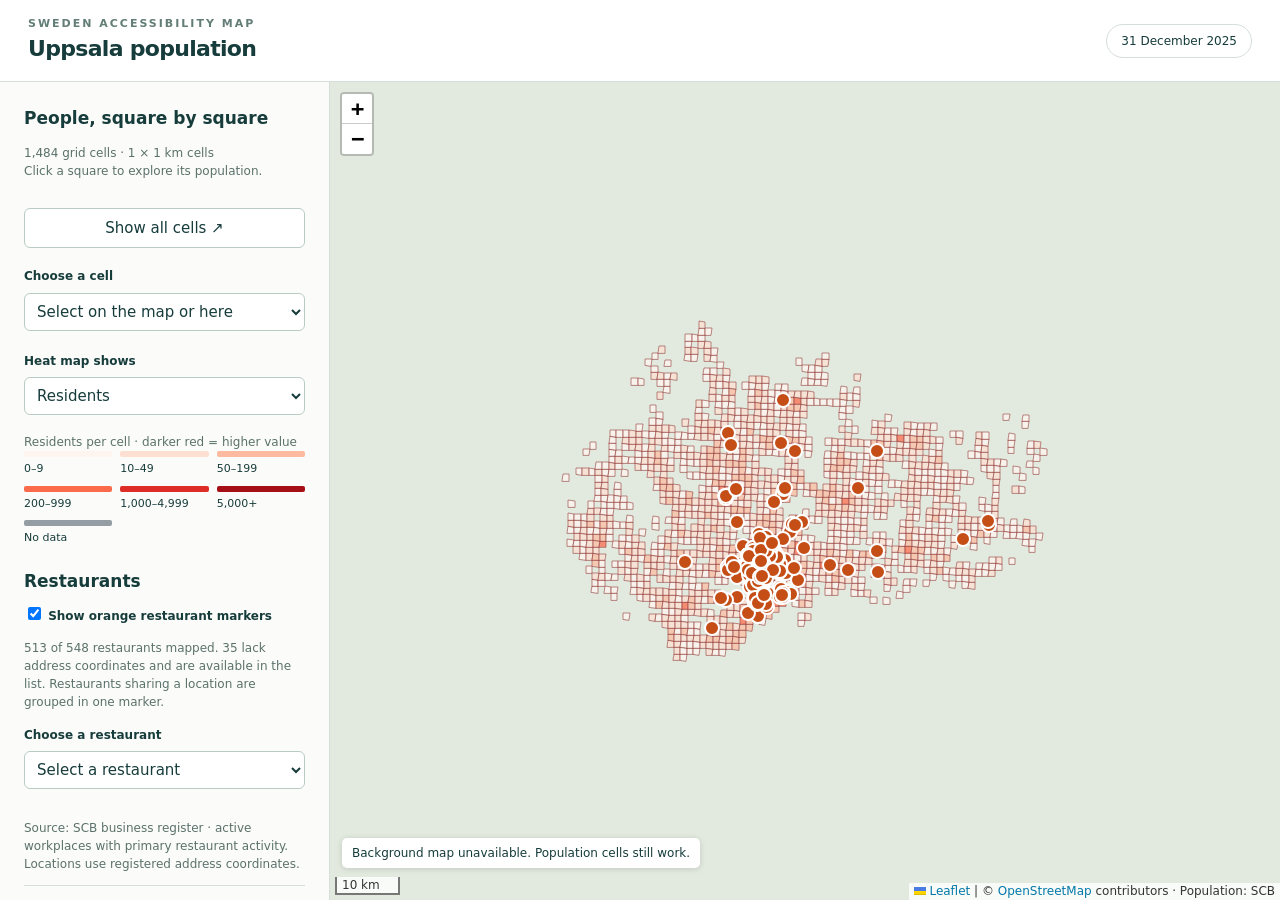
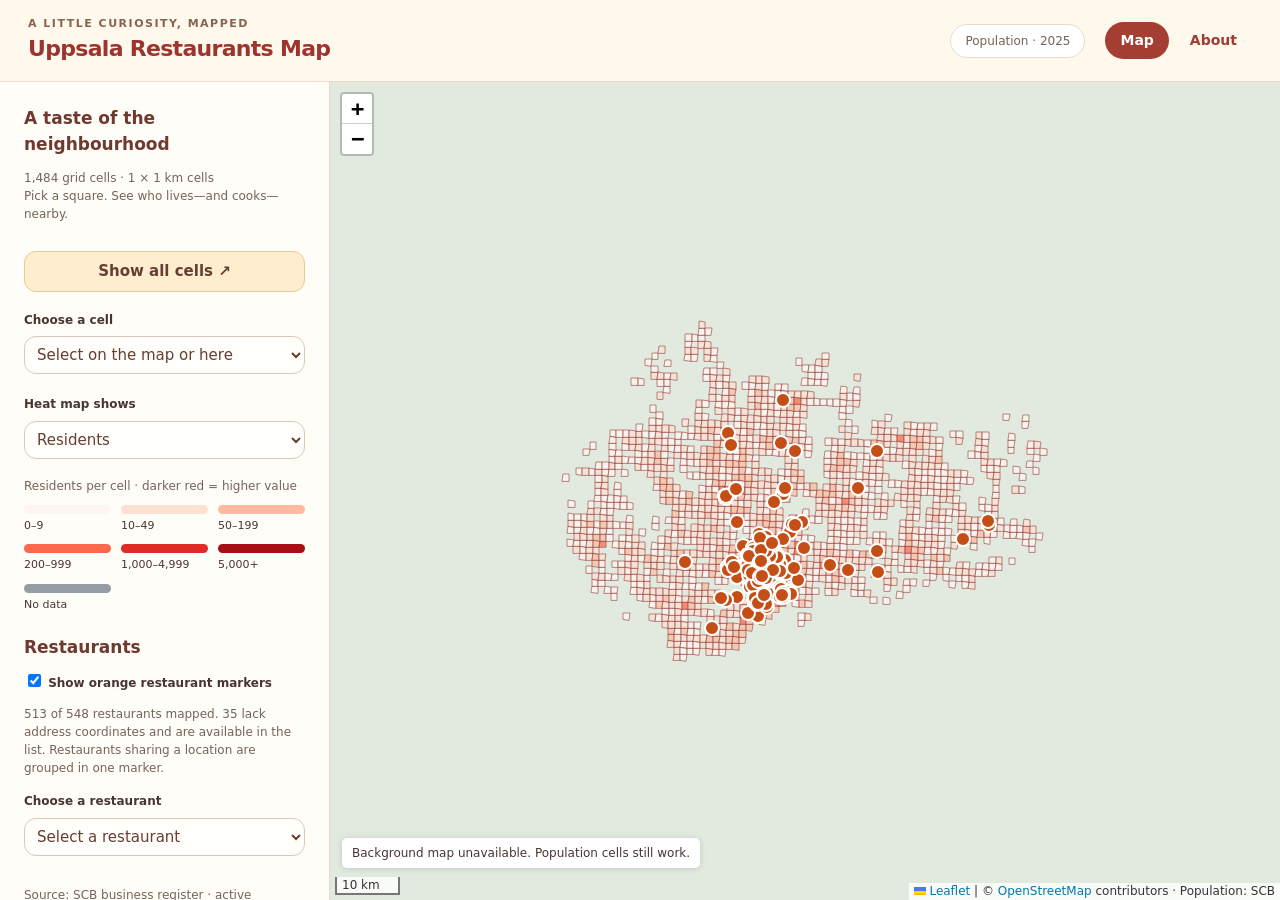
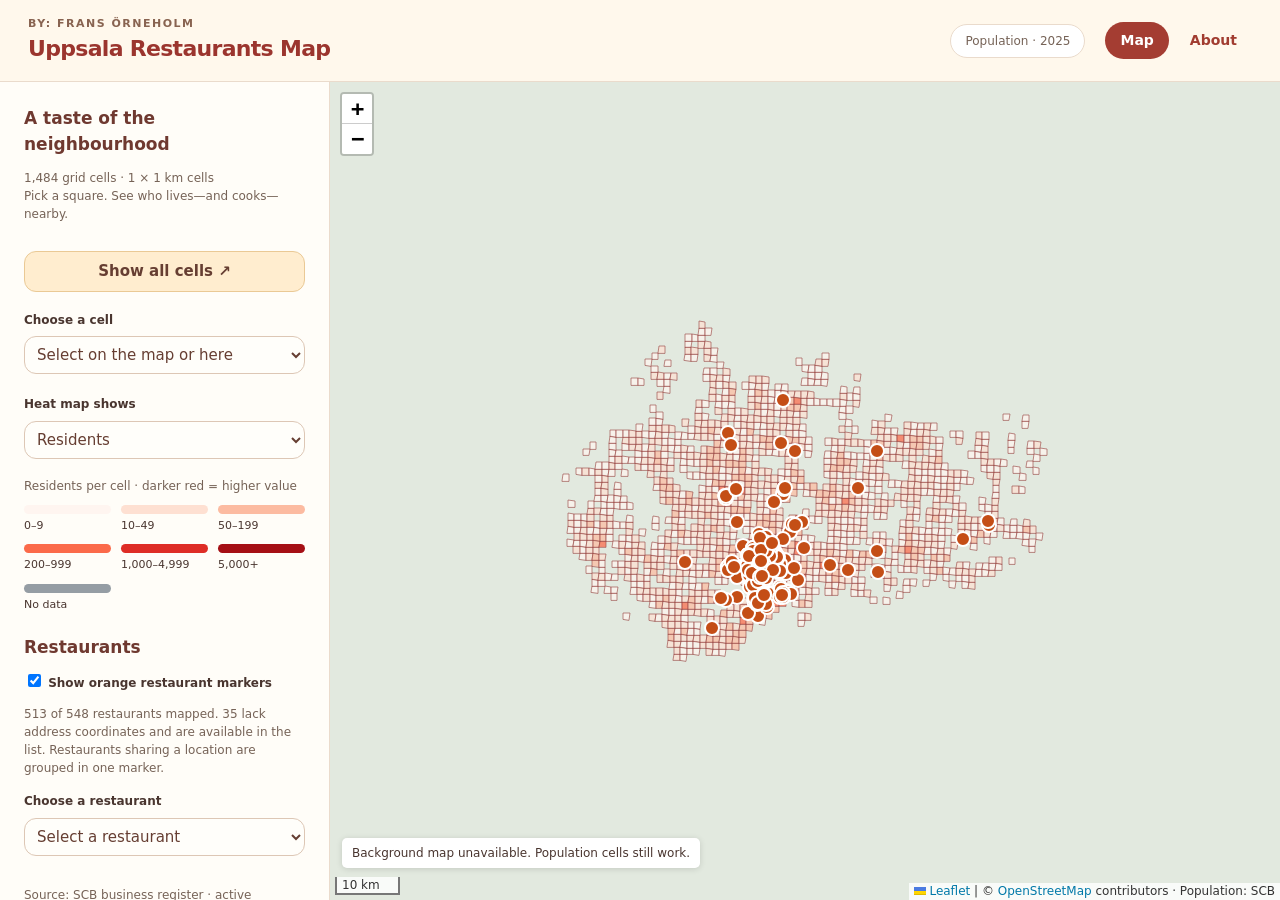
